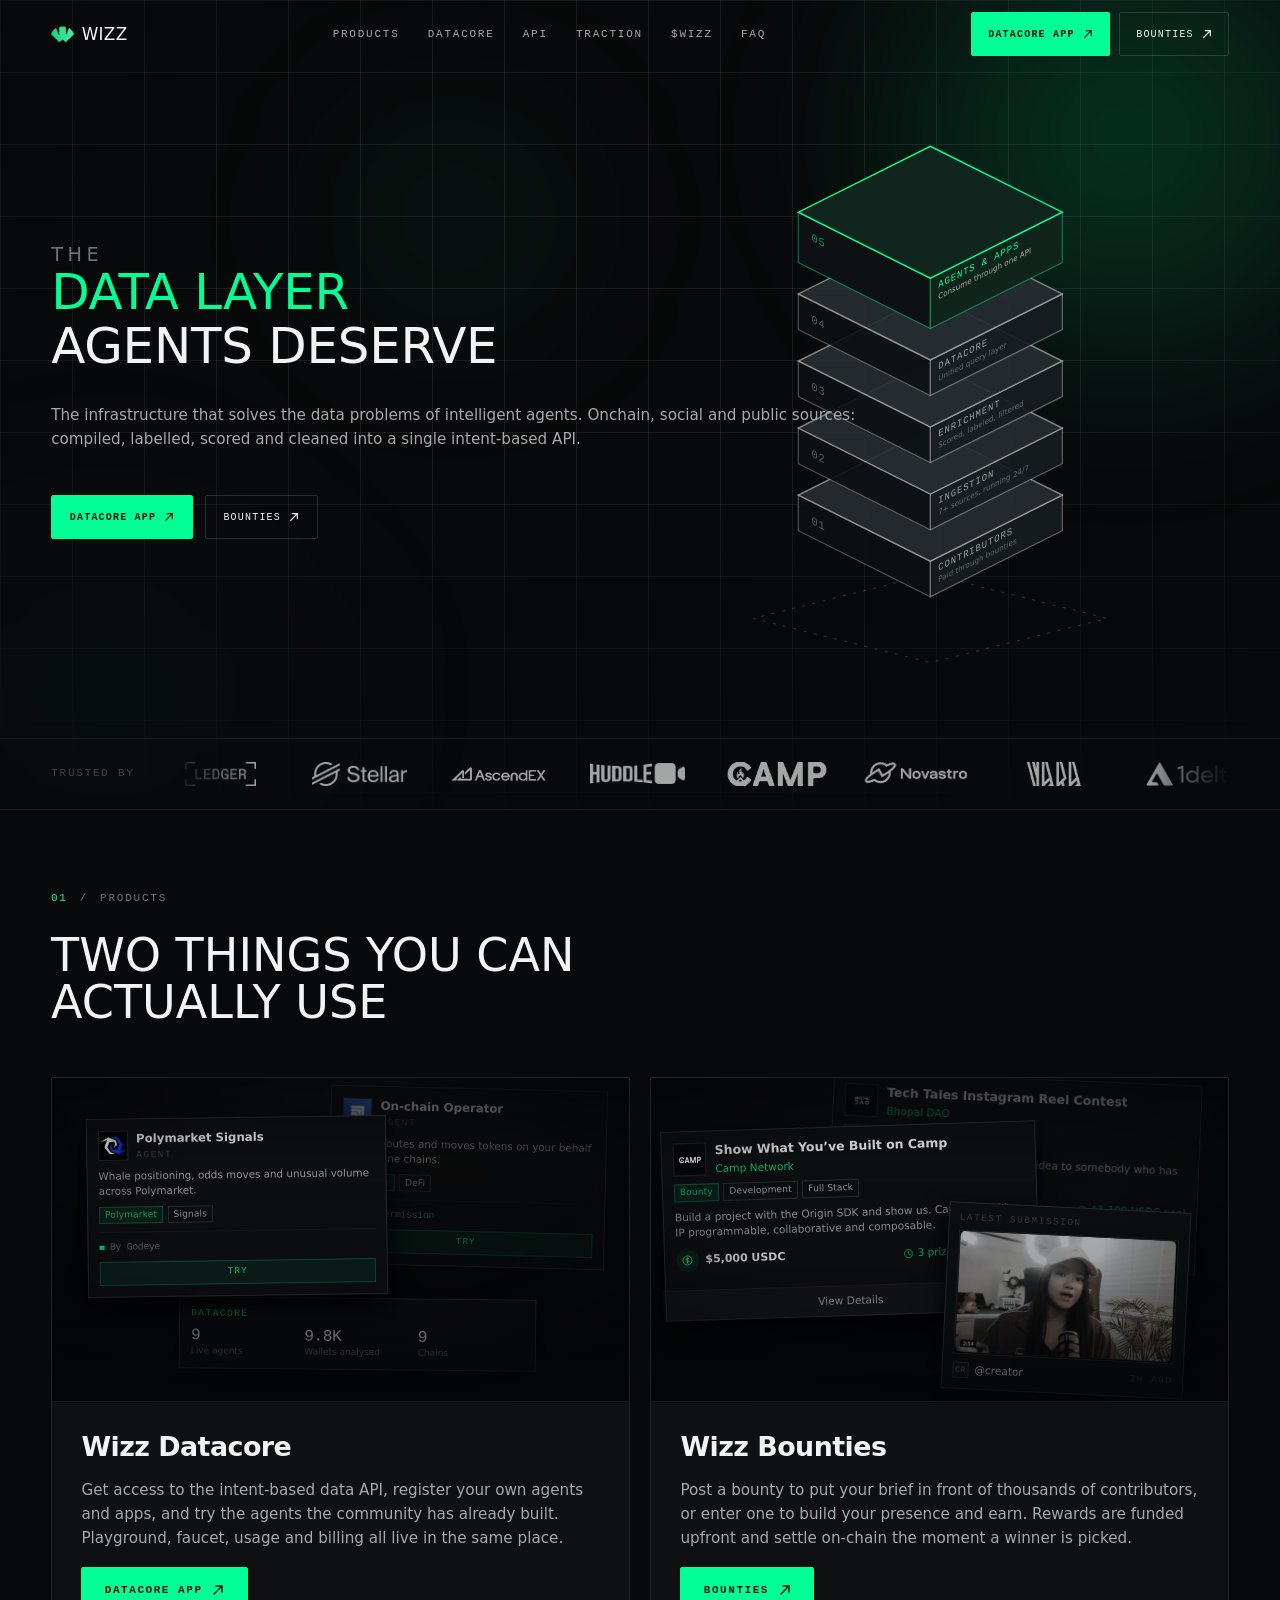
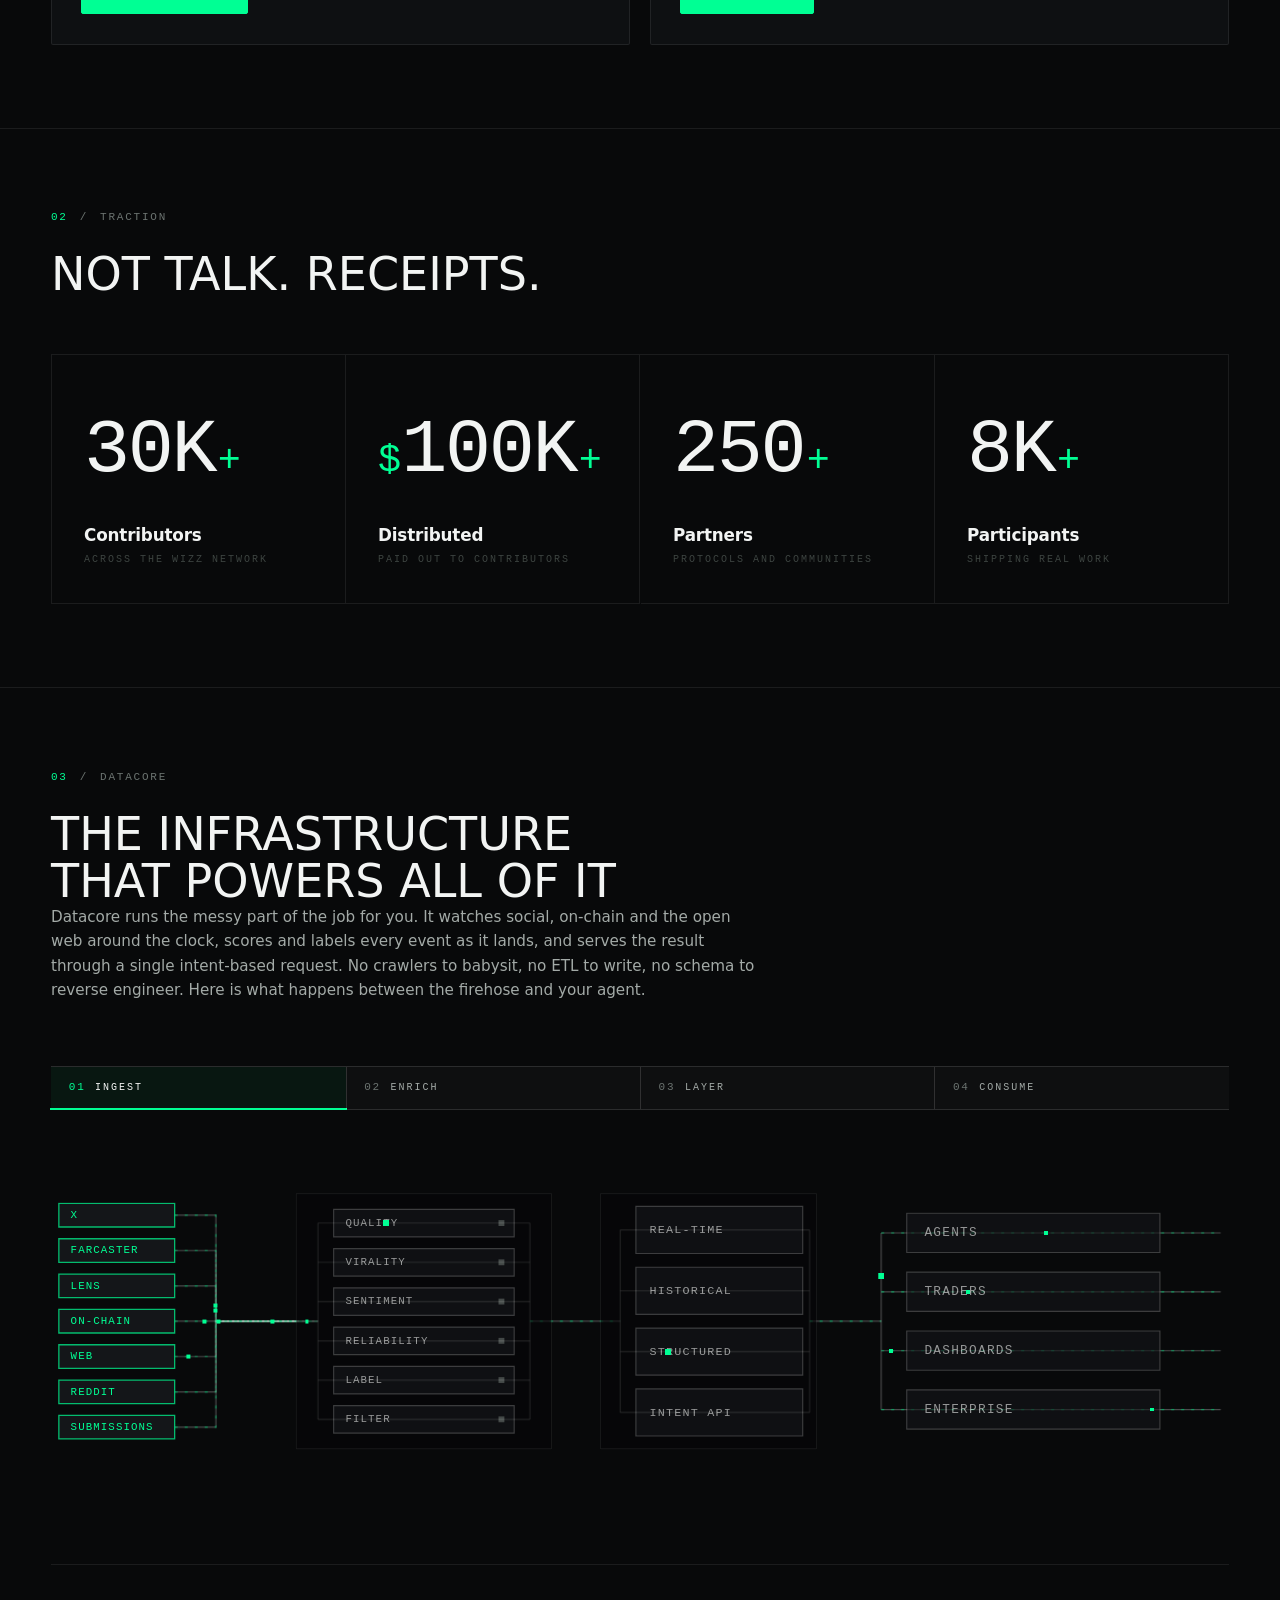
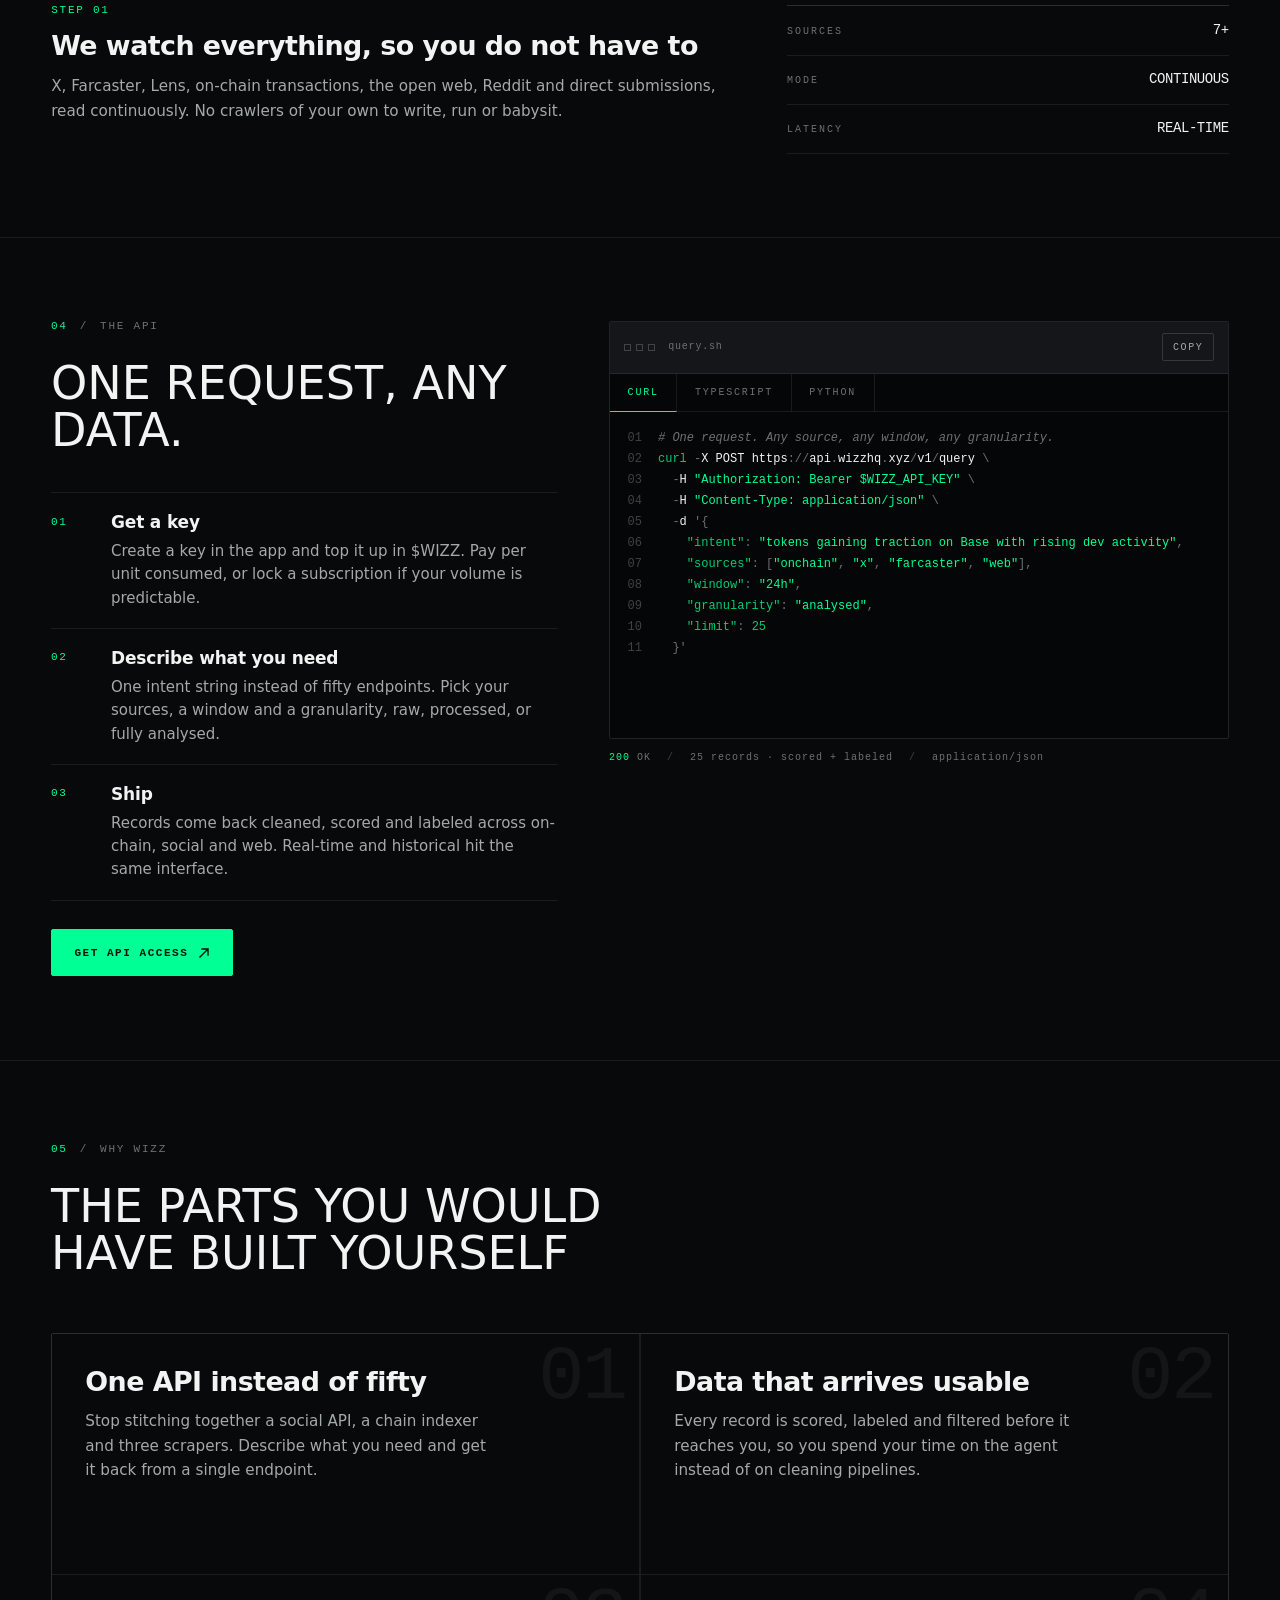
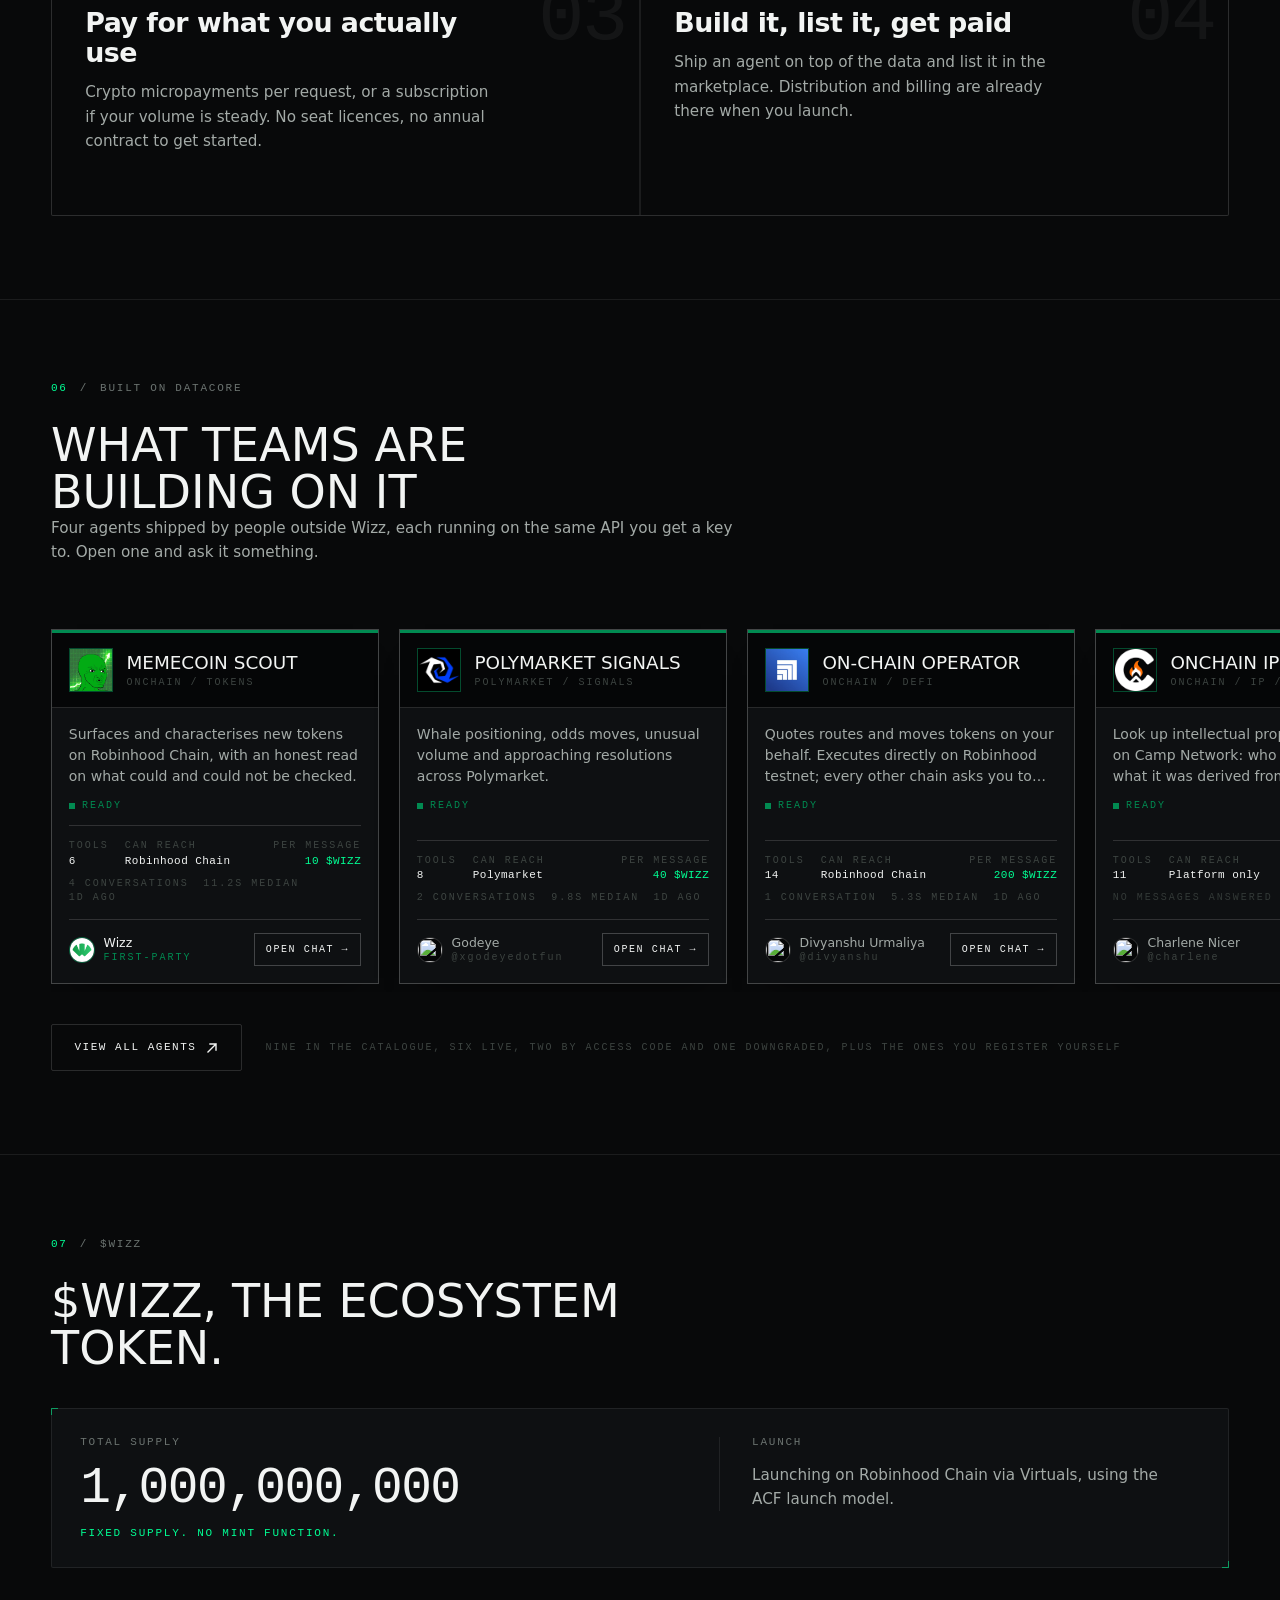
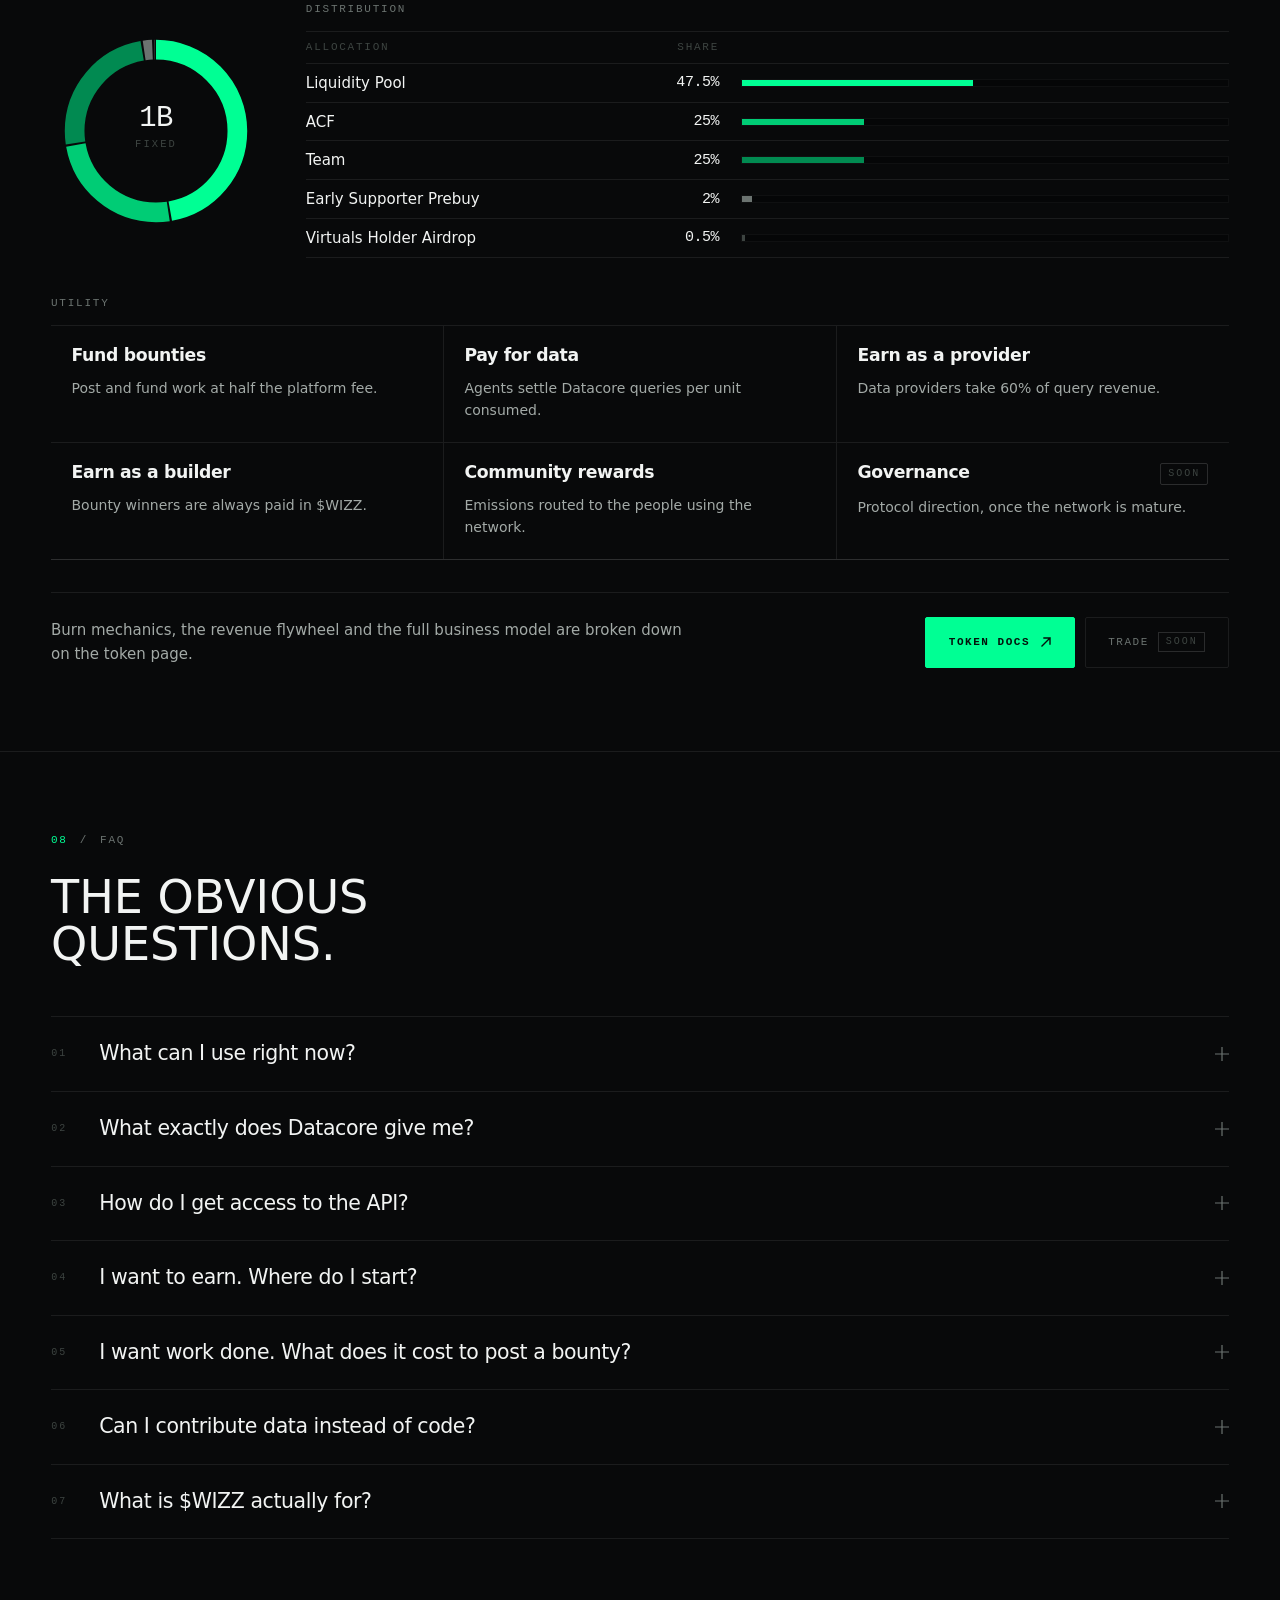
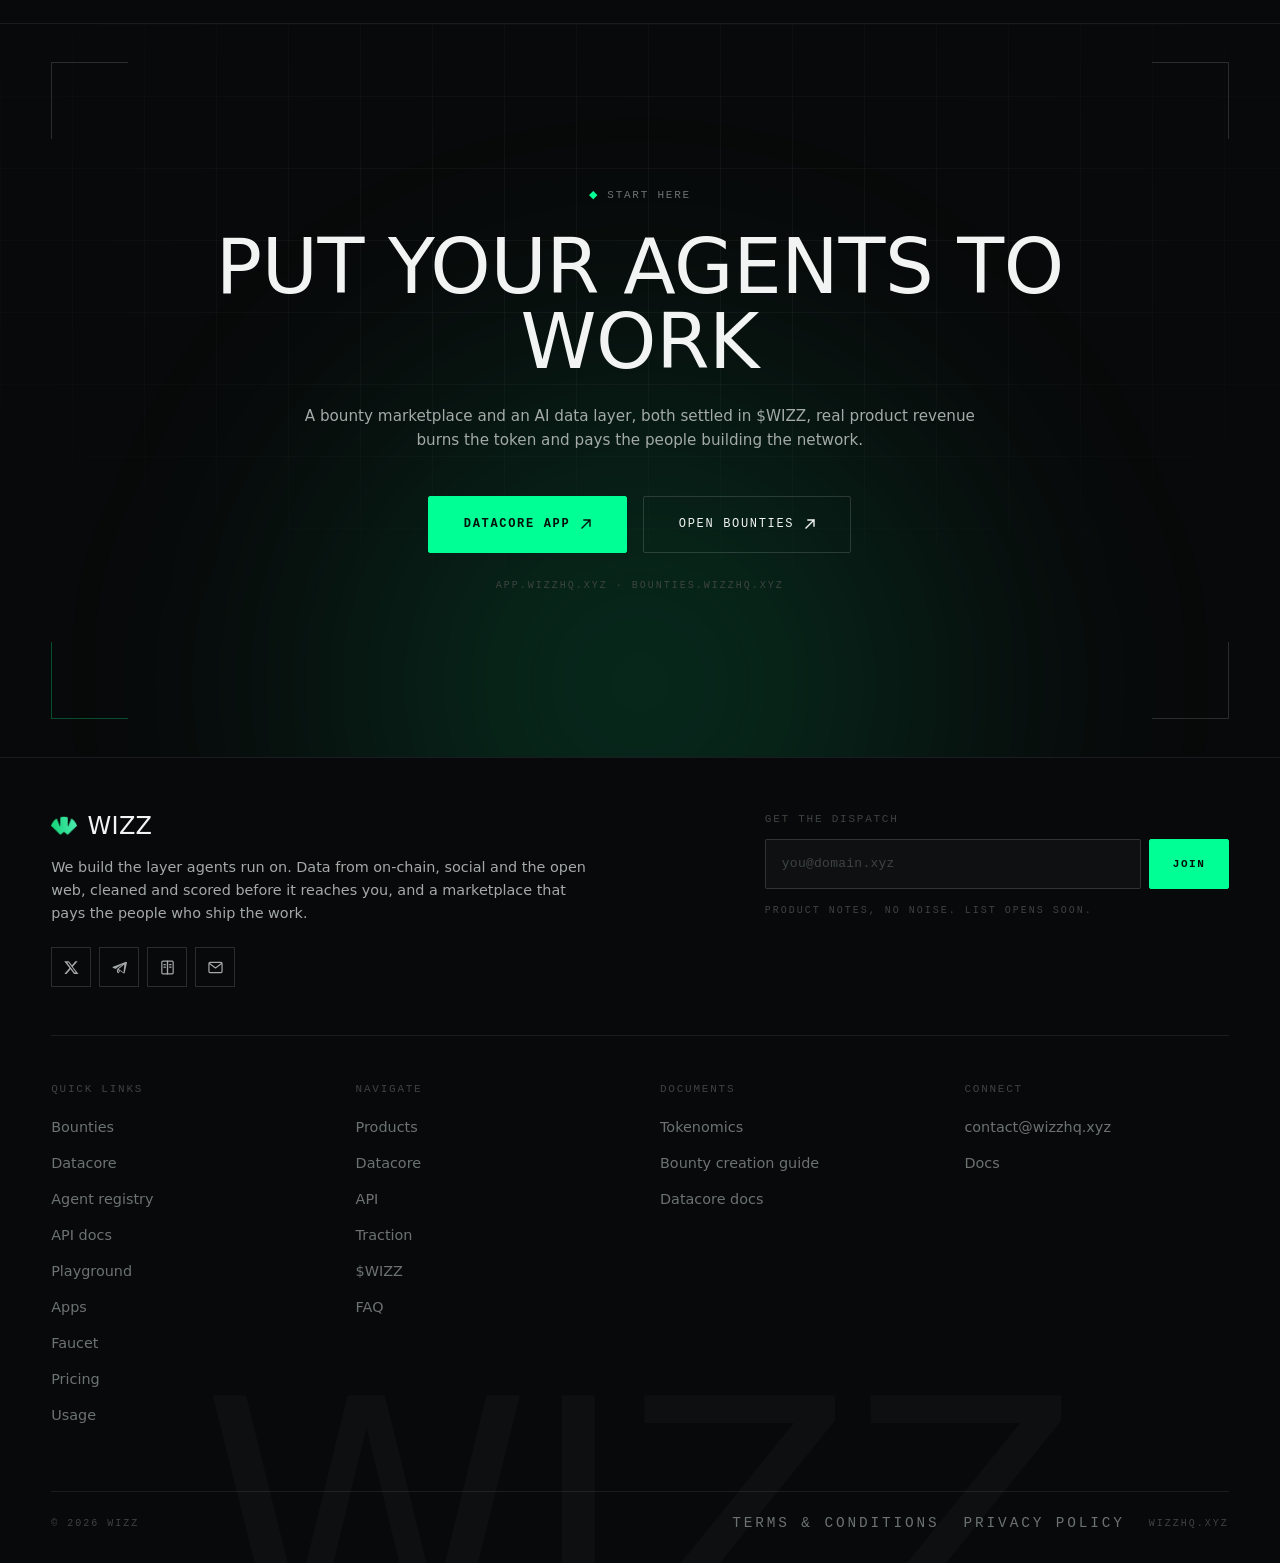
==== index.html @ 5cb5fe13 "Update index.html" ====
<html class="light" lang="en" style="color-scheme: light;"><head><link data-precedence="next" href="css/27b4d6b789fddb24.css" rel="stylesheet"/><link data-precedence="next" href="css/5a56e3c1761e58ad.css" rel="stylesheet"/><link data-precedence="next" href="css/65529d773dc15ed0.css" rel="stylesheet"/><link data-precedence="next" href="css/56de9c32f8febcae.css" rel="stylesheet"/><link data-precedence="next" href="css/75920b5ba9ff78c8.css" rel="stylesheet"/><link data-precedence="next" href="css/f75f3a5a5f2c1fe5.css" rel="stylesheet"/><link data-precedence="next" href="css/c371bdfda3a37778.css" rel="stylesheet"/><link data-precedence="next" href="css/41bf41e1f0fefff2.css" rel="stylesheet"/><link data-precedence="next" href="css/fcd5056bf84804d8.css" rel="stylesheet"/><link data-precedence="next" href="css/9ae7f030e48d7874.css" rel="stylesheet"/><link data-precedence="next" href="css/1b2185d65c29bb84.css" rel="stylesheet"/><style>@keyframes slide-in-one-tap {
  from {
    transform: translateY(80px);
  }
  to {
    transform: translateY(0px);
  }
}

.trust-hide-gracefully {
  opacity: 0;
}

.trust-wallet-one-tap .hidden {
    display: none;
  }

.trust-wallet-one-tap .semibold {
    font-weight: 500;
  }

.trust-wallet-one-tap .binance-plex {
    font-family: 'Binance';
  }

.trust-wallet-one-tap .rounded-full {
    border-radius: 50%;
  }

.trust-wallet-one-tap .flex {
    display: flex;
  }

.trust-wallet-one-tap .flex-col {
    flex-direction: column;
  }

.trust-wallet-one-tap .items-center {
    align-items: center;
  }

.trust-wallet-one-tap .space-between {
    justify-content: space-between;
  }

.trust-wallet-one-tap .justify-center {
    justify-content: center;
  }

.trust-wallet-one-tap .w-full {
    width: 100%;
  }

.trust-wallet-one-tap .box {
    transition: all 0.5s cubic-bezier(0, 0, 0, 1.43);
    animation: slide-in-one-tap 0.5s cubic-bezier(0, 0, 0, 1.43);
    width: 384px;
    border-radius: 15px;
    background: #fff;
    box-shadow: 0px 2px 4px 0px rgba(0, 0, 0, 0.25);
    position: fixed;
    right: 30px;
    bottom: 30px;
    z-index: 1020;
  }

.trust-wallet-one-tap .header {
    gap: 15px;
    border-bottom: 1px solid #e6e6e6;
    padding: 10px 18px;
  }

.trust-wallet-one-tap .header .left-items {
      gap: 15px;
    }

.trust-wallet-one-tap .header .title {
      color: #1e2329;
      font-size: 18px;
      font-weight: 600;
      line-height: 28px;
    }

.trust-wallet-one-tap .header .subtitle {
      color: #474d57;
      font-size: 14px;
      line-height: 20px;
    }

.trust-wallet-one-tap .header .close {
      color: #1e2329;
      cursor: pointer;
    }

.trust-wallet-one-tap .body {
    padding: 9px 18px;
    gap: 10px;
  }

.trust-wallet-one-tap .body .right-items {
      gap: 10px;
      width: 100%;
    }

.trust-wallet-one-tap .body .right-items .wallet-title {
        color: #1e2329;
        font-size: 16px;
        font-weight: 600;
        line-height: 20px;
      }

.trust-wallet-one-tap .body .right-items .wallet-subtitle {
        color: #474d57;
        font-size: 14px;
        line-height: 20px;
      }

.trust-wallet-one-tap .connect-indicator {
    gap: 15px;
    padding: 8px 0;
  }

.trust-wallet-one-tap .connect-indicator .flow-icon {
      color: #474d57;
    }

.trust-wallet-one-tap .loading-color {
    color: #fff;
  }

.trust-wallet-one-tap .button {
    border-radius: 50px;
    outline: 2px solid transparent;
    outline-offset: 2px;
    background-color: rgb(5, 0, 255);
    border-color: rgb(229, 231, 235);
    cursor: pointer;
    text-align: center;
    height: 45px;
  }

.trust-wallet-one-tap .button .button-text {
      color: #fff;
      font-size: 16px;
      font-weight: 600;
      line-height: 20px;
    }

.trust-wallet-one-tap .footer {
    margin: 20px 30px;
  }

.trust-wallet-one-tap .check-icon {
    color: #fff;
  }

@font-face {
  font-family: 'Binance';
  src: url(chrome-extension://egjidjbpglichdcondbcbdnbeeppgdph/fonts/BinancePlex-Regular.otf) format('opentype');
  font-weight: 400;
  font-style: normal;
}

@font-face {
  font-family: 'Binance';
  src: url(chrome-extension://egjidjbpglichdcondbcbdnbeeppgdph/fonts/BinancePlex-Medium.otf) format('opentype');
  font-weight: 500;
  font-style: normal;
}

@font-face {
  font-family: 'Binance';
  src: url(chrome-extension://egjidjbpglichdcondbcbdnbeeppgdph/fonts/BinancePlex-SemiBold.otf) format('opentype');
  font-weight: 600;
  font-style: normal;
}

/*# sourceMappingURL=[data-uri] */</style><meta content="width=device-width, initial-scale=1" name="viewport"/><meta charset="utf-8"/><title>Wizz, Infrastructure behind superintelligent agents</title><meta content="Wizz is a bounty marketplace plus an AI data layer, both settled in $WIZZ. Real product revenue continuously burns the token and rewards the people who use and build the network." name="description"/><meta content="Wizz,$WIZZ,AI agent economy,crypto data layer,on-chain data API,agent infrastructure,crypto bounties,Wizz Datacore,Robinhood Chain,Virtuals ACF" name="keywords"/><meta content="Wizz, Infrastructure behind superintelligent agents" property="og:title"/><meta content="Two working products, one token. A bounty marketplace that puts real work on-chain, and a data layer that feeds the agents consuming it." property="og:description"/><meta content="Wizz" property="og:site_name"/><meta content="website" property="og:type"/><meta content="summary_large_image" name="twitter:card"/><meta content="@WizzHQ" name="twitter:site"/><meta content="Wizz, Infrastructure behind superintelligent agents" name="twitter:title"/><meta content="A bounty marketplace plus an AI data layer, both settled in $WIZZ." name="twitter:description"/><link href="/favicon.ico" rel="icon" sizes="372x372" type="image/x-icon"/><link href="/favicon.ico" rel="icon" sizes="any"/><link href="/favicon-google.png" rel="icon" sizes="48x48" type="image/png"/><link href="/apple-touch-icon.png" rel="apple-touch-icon"/><meta name="next-size-adjust"/><link rel="stylesheet" href="reveal-fix.css"/></head><body class="__variable_1e4310 __variable_c3aa02 antialiased"><next-route-announcer style="position: absolute;"></next-route-announcer><div data-rk=""><style>[data-rk]{--rk-blurs-modalOverlay:blur(0px);--rk-fonts-body:SFRounded, ui-rounded, "SF Pro Rounded", -apple-system, BlinkMacSystemFont, "Segoe UI", Roboto, Helvetica, Arial, sans-serif, "Apple Color Emoji", "Segoe UI Emoji", "Segoe UI Symbol";--rk-radii-actionButton:9999px;--rk-radii-connectButton:12px;--rk-radii-menuButton:12px;--rk-radii-modal:24px;--rk-radii-modalMobile:28px;--rk-colors-accentColor:#3898FF;--rk-colors-accentColorForeground:#FFF;--rk-colors-actionButtonBorder:rgba(255, 255, 255, 0.04);--rk-colors-actionButtonBorderMobile:rgba(255, 255, 255, 0.08);--rk-colors-actionButtonSecondaryBackground:rgba(255, 255, 255, 0.08);--rk-colors-closeButton:rgba(224, 232, 255, 0.6);--rk-colors-closeButtonBackground:rgba(255, 255, 255, 0.08);--rk-colors-connectButtonBackground:#1A1B1F;--rk-colors-connectButtonBackgroundError:#FF494A;--rk-colors-connectButtonInnerBackground:linear-gradient(0deg, rgba(255, 255, 255, 0.075), rgba(255, 255, 255, 0.15));--rk-colors-connectButtonText:#FFF;--rk-colors-connectButtonTextError:#FFF;--rk-colors-connectionIndicator:#30E000;--rk-colors-downloadBottomCardBackground:linear-gradient(126deg, rgba(0, 0, 0, 0) 9.49%, rgba(120, 120, 120, 0.2) 71.04%), #1A1B1F;--rk-colors-downloadTopCardBackground:linear-gradient(126deg, rgba(120, 120, 120, 0.2) 9.49%, rgba(0, 0, 0, 0) 71.04%), #1A1B1F;--rk-colors-error:#FF494A;--rk-colors-generalBorder:rgba(255, 255, 255, 0.08);--rk-colors-generalBorderDim:rgba(255, 255, 255, 0.04);--rk-colors-menuItemBackground:rgba(224, 232, 255, 0.1);--rk-colors-modalBackdrop:rgba(0, 0, 0, 0.5);--rk-colors-modalBackground:#1A1B1F;--rk-colors-modalBorder:rgba(255, 255, 255, 0.08);--rk-colors-modalText:#FFF;--rk-colors-modalTextDim:rgba(224, 232, 255, 0.3);--rk-colors-modalTextSecondary:rgba(255, 255, 255, 0.6);--rk-colors-profileAction:rgba(224, 232, 255, 0.1);--rk-colors-profileActionHover:rgba(224, 232, 255, 0.2);--rk-colors-profileForeground:rgba(224, 232, 255, 0.05);--rk-colors-selectedOptionBorder:rgba(224, 232, 255, 0.1);--rk-colors-standby:#FFD641;--rk-shadows-connectButton:0px 4px 12px rgba(0, 0, 0, 0.1);--rk-shadows-dialog:0px 8px 32px rgba(0, 0, 0, 0.32);--rk-shadows-profileDetailsAction:0px 2px 6px rgba(37, 41, 46, 0.04);--rk-shadows-selectedOption:0px 2px 6px rgba(0, 0, 0, 0.24);--rk-shadows-selectedWallet:0px 2px 6px rgba(0, 0, 0, 0.24);--rk-shadows-walletLogo:0px 2px 16px rgba(0, 0, 0, 0.16);}</style><div class="Toastify"></div><div class="wizz-root"><a class="w-skip" href="#main">Skip to content</a><div aria-hidden="true" class="w-progress" style="width: 100%; transform: scaleX(0);"></div><nav aria-label="Primary" class="w-nav"><div class="w-shell w-nav-inner"><a aria-label="Wizz, home" class="w-nav-brand" href="#top"><img alt="" data-nimg="1" decoding="async" fetchpriority="high" height="26" src="images/newtheme/wizz-logo.png" style="color: transparent;" width="40"/><span class="w-nav-word">Wizz</span></a><div class="w-nav-links"><a class="w-mono w-nav-link" href="/#products">Products</a><a class="w-mono w-nav-link" href="/#datacore">Datacore</a><a class="w-mono w-nav-link" href="/#api">API</a><a class="w-mono w-nav-link" href="/#traction">Traction</a><a class="w-mono w-nav-link" href="/#token">$WIZZ</a><a class="w-mono w-nav-link" href="/#faq">FAQ</a></div><div class="w-nav-actions"><a class="w-btn w-btn-primary" data-dummy="true" href="javascript:void(0)" target="_self">Datacore App<svg aria-hidden="true" class="w-btn-arrow" fill="none" height="12" viewbox="0 0 12 12" width="12"><path d="M2 10L10 2M10 2H4M10 2V8" stroke="currentColor" stroke-linecap="square" stroke-width="1.4"></path></svg></a><a class="w-btn w-nav-cta-secondary" data-dummy="true" href="javascript:void(0)" target="_self">Bounties<svg aria-hidden="true" class="w-btn-arrow" fill="none" height="12" viewbox="0 0 12 12" width="12"><path d="M2 10L10 2M10 2H4M10 2V8" stroke="currentColor" stroke-linecap="square" stroke-width="1.4"></path></svg></a><button aria-expanded="false" aria-label="Open menu" class="w-nav-toggle" type="button"><span class="w-nav-toggle-bar"></span><span class="w-nav-toggle-bar"></span><span class="w-nav-toggle-bar"></span></button></div></div></nav><main id="main"><header class="w-hero" id="top"><div aria-hidden="true" class="w-grid-bg"></div><div aria-hidden="true" class="w-hero-wash w-hero-wash-a"></div><div aria-hidden="true" class="w-hero-wash w-hero-wash-b"></div><div aria-hidden="true" class="w-hero-wash w-hero-wash-c"></div><div aria-hidden="true" class="w-hero-stack"><svg class="w-hero-stack-svg" viewbox="0 0 420 540"><path class="w-hero-ground" d="M196,431.5 L364.84000000000003,473.71 L196,515.92 L27.159999999999997,473.71 Z"></path><g class="w-hero-slab-drift" style="animation-delay: -6.8s;"><g class="w-hero-slab" style="transform: translateY(8px);"><path class="w-hero-slab-hit" d="M196,285 L322,348 L196,411 L70,348 Z"></path><path class="w-hero-slab-side" d="M70,348 L196,411 L196,445 L70,382 Z"></path><path class="w-hero-slab-side w-hero-slab-side-r" d="M322,348 L196,411 L196,445 L322,382 Z"></path><path class="w-hero-slab-top" d="M196,285 L322,348 L196,411 L70,348 Z"></path><g transform="matrix(0.8944271909999159, 0.4472135954999579, 0, 1, 82.6, 354.3)"><text class="w-hero-slab-idx" x="0" y="21">01</text></g><g transform="matrix(0.8944271909999159, -0.4472135954999579, 0, 1, 203.56, 407.22)"><text class="w-hero-slab-name" x="0" y="13">Contributors</text><text class="w-hero-slab-note" x="0" y="24">Paid through bounties</text></g></g></g><g class="w-hero-slab-drift" style="animation-delay: -5.1s;"><g class="w-hero-slab" style="transform: translateY(8px);"><path class="w-hero-slab-hit" d="M196,221 L322,284 L196,347 L70,284 Z"></path><path class="w-hero-slab-side" d="M70,284 L196,347 L196,381 L70,318 Z"></path><path class="w-hero-slab-side w-hero-slab-side-r" d="M322,284 L196,347 L196,381 L322,318 Z"></path><path class="w-hero-slab-top" d="M196,221 L322,284 L196,347 L70,284 Z"></path><g transform="matrix(0.8944271909999159, 0.4472135954999579, 0, 1, 82.6, 290.3)"><text class="w-hero-slab-idx" x="0" y="21">02</text></g><g transform="matrix(0.8944271909999159, -0.4472135954999579, 0, 1, 203.56, 343.22)"><text class="w-hero-slab-name" x="0" y="13">Ingestion</text><text class="w-hero-slab-note" x="0" y="24">7+ sources, running 24/7</text></g></g></g><g class="w-hero-slab-drift" style="animation-delay: -3.4s;"><g class="w-hero-slab" style="transform: translateY(8px);"><path class="w-hero-slab-hit" d="M196,157 L322,220 L196,283 L70,220 Z"></path><path class="w-hero-slab-side" d="M70,220 L196,283 L196,317 L70,254 Z"></path><path class="w-hero-slab-side w-hero-slab-side-r" d="M322,220 L196,283 L196,317 L322,254 Z"></path><path class="w-hero-slab-top" d="M196,157 L322,220 L196,283 L70,220 Z"></path><g transform="matrix(0.8944271909999159, 0.4472135954999579, 0, 1, 82.6, 226.3)"><text class="w-hero-slab-idx" x="0" y="21">03</text></g><g transform="matrix(0.8944271909999159, -0.4472135954999579, 0, 1, 203.56, 279.22)"><text class="w-hero-slab-name" x="0" y="13">Enrichment</text><text class="w-hero-slab-note" x="0" y="24">Scored, labeled, filtered</text></g></g></g><g class="w-hero-slab-drift" style="animation-delay: -1.7s;"><g class="w-hero-slab" style="transform: translateY(8px);"><path class="w-hero-slab-hit" d="M196,93 L322,156 L196,219 L70,156 Z"></path><path class="w-hero-slab-side" d="M70,156 L196,219 L196,253 L70,190 Z"></path><path class="w-hero-slab-side w-hero-slab-side-r" d="M322,156 L196,219 L196,253 L322,190 Z"></path><path class="w-hero-slab-top" d="M196,93 L322,156 L196,219 L70,156 Z"></path><g transform="matrix(0.8944271909999159, 0.4472135954999579, 0, 1, 82.6, 162.3)"><text class="w-hero-slab-idx" x="0" y="21">04</text></g><g transform="matrix(0.8944271909999159, -0.4472135954999579, 0, 1, 203.56, 215.22)"><text class="w-hero-slab-name" x="0" y="13">Datacore</text><text class="w-hero-slab-note" x="0" y="24">Unified query layer</text></g></g></g><g class="w-hero-slab-drift" style="animation-delay: 0s;"><g class="w-hero-slab is-on" style="transform: translateY(-6px);"><path class="w-hero-slab-hit" d="M196,29 L322,92 L196,155 L70,92 Z"></path><path class="w-hero-slab-side" d="M70,92 L196,155 L196,203 L70,140 Z"></path><path class="w-hero-slab-side w-hero-slab-side-r" d="M322,92 L196,155 L196,203 L322,140 Z"></path><path class="w-hero-slab-top" d="M196,29 L322,92 L196,155 L70,92 Z"></path><g transform="matrix(0.8944271909999159, 0.4472135954999579, 0, 1, 82.6, 98.3)"><text class="w-hero-slab-idx" x="0" y="21">05</text></g><g transform="matrix(0.8944271909999159, -0.4472135954999579, 0, 1, 203.56, 151.22)"><text class="w-hero-slab-name" x="0" y="13">Agents &amp; apps</text><text class="w-hero-slab-note" x="0" y="24">Consume through one API</text></g></g></g></svg></div><div aria-hidden="true" class="w-hero-veil"></div><div class="w-shell w-hero-inner"><h1 class="w-display"><span class="w-hero-line"><span class="w-hero-line-in w-hero-lead" style="animation-delay: 0.02s;">The</span></span><span class="w-hero-line"><span class="w-hero-line-in" style="animation-delay: 0.06s;"><span class="w-hero-hl">data layer</span></span></span><span class="w-hero-line"><span class="w-hero-line-in" style="animation-delay: 0.14s;">agents deserve</span></span></h1><p class="w-body w-hero-sub w-hero-rise" style="animation-delay: 0.3s;">The infrastructure that solves the data problems of intelligent agents. Onchain, social and public sources: compiled, labelled, scored and cleaned into a single intent-based API.</p><div class="w-hero-cta w-hero-rise" style="animation-delay: 0.38s;"><a class="w-btn w-btn-primary" data-dummy="true" href="javascript:void(0)" target="_self">Datacore App<svg aria-hidden="true" class="w-btn-arrow" fill="none" height="12" viewbox="0 0 12 12" width="12"><path d="M2 10L10 2M10 2H4M10 2V8" stroke="currentColor" stroke-linecap="square" stroke-width="1.4"></path></svg></a><a class="w-btn" data-dummy="true" href="javascript:void(0)" target="_self">Bounties<svg aria-hidden="true" class="w-btn-arrow" fill="none" height="12" viewbox="0 0 12 12" width="12"><path d="M2 10L10 2M10 2H4M10 2V8" stroke="currentColor" stroke-linecap="square" stroke-width="1.4"></path></svg></a></div></div><div class="w-rule"></div><div class="w-shell w-hero-partners"><span class="w-mono w-hero-partners-label">Trusted by</span><div class="w-marquee-mask"><div class="w-marquee-track w-hero-partners-track"><div aria-hidden="false" class="w-hero-partner"><img alt="Ledger" data-nimg="1" decoding="async" height="26" loading="lazy" src="images/newtheme/partners/ledger.png" style="color: transparent;" width="104"/></div><div aria-hidden="false" class="w-hero-partner"><img alt="Stellar" data-nimg="1" decoding="async" height="26" loading="lazy" src="images/newtheme/partners/stellar.png" style="color: transparent;" width="104"/></div><div aria-hidden="false" class="w-hero-partner"><img alt="AscendEX" data-nimg="1" decoding="async" height="26" loading="lazy" src="images/newtheme/partners/ascendex.png" style="color: transparent;" width="104"/></div><div aria-hidden="false" class="w-hero-partner"><img alt="Huddle01" data-nimg="1" decoding="async" height="26" loading="lazy" src="images/newtheme/partners/huddle01.png" style="color: transparent;" width="104"/></div><div aria-hidden="false" class="w-hero-partner"><img alt="Camp Network" data-nimg="1" decoding="async" height="26" loading="lazy" src="images/newtheme/partners/camp.png" style="color: transparent; transform: scale(1.05);" width="104"/></div><div aria-hidden="false" class="w-hero-partner"><img alt="Novastro" data-nimg="1" decoding="async" height="26" loading="lazy" src="images/newtheme/partners/novastro.png" style="color: transparent; transform: scale(1.28);" width="104"/></div><div aria-hidden="false" class="w-hero-partner"><img alt="Vara" data-nimg="1" decoding="async" height="26" loading="lazy" src="images/newtheme/partners/vara.png" style="color: transparent; transform: scale(1.6);" width="104"/></div><div aria-hidden="false" class="w-hero-partner"><img alt="1delta" data-nimg="1" decoding="async" height="26" loading="lazy" src="images/newtheme/partners/1delta.png" style="color: transparent;" width="104"/></div><div aria-hidden="false" class="w-hero-partner"><img alt="Neurolov" data-nimg="1" decoding="async" height="26" loading="lazy" src="images/newtheme/partners/neurolov.png" style="color: transparent;" width="104"/></div><div aria-hidden="false" class="w-hero-partner"><img alt="OrbitX" data-nimg="1" decoding="async" height="26" loading="lazy" src="images/newtheme/partners/orbitx.png" style="color: transparent;" width="104"/></div><div aria-hidden="false" class="w-hero-partner"><img alt="Axicov" data-nimg="1" decoding="async" height="26" loading="lazy" src="images/newtheme/partners/axicov.png" style="color: transparent; transform: scale(2);" width="104"/></div><div aria-hidden="false" class="w-hero-partner"><img alt="Alpenium" data-nimg="1" decoding="async" height="26" loading="lazy" src="images/newtheme/partners/alpenium.png" style="color: transparent;" width="104"/></div><div aria-hidden="false" class="w-hero-partner"><img alt="ChimpX" data-nimg="1" decoding="async" height="26" loading="lazy" src="images/newtheme/partners/chimpx.png" style="color: transparent; transform: scale(1.22);" width="104"/></div><div aria-hidden="false" class="w-hero-partner"><img alt="Unhosted" data-nimg="1" decoding="async" height="26" loading="lazy" src="images/newtheme/partners/unhosted.png" style="color: transparent; transform: scale(1.5);" width="104"/></div><div aria-hidden="false" class="w-hero-partner"><img alt="AITV" data-nimg="1" decoding="async" height="26" loading="lazy" src="images/newtheme/partners/aitv.png" style="color: transparent; transform: scale(1.12);" width="104"/></div><div aria-hidden="false" class="w-hero-partner"><img alt="Elsa" data-nimg="1" decoding="async" height="26" loading="lazy" src="images/newtheme/partners/elsa.png" style="color: transparent;" width="104"/></div><div aria-hidden="false" class="w-hero-partner"><img alt="MitAir" data-nimg="1" decoding="async" height="26" loading="lazy" src="images/newtheme/partners/mitair.png" style="color: transparent; transform: scale(1.15);" width="104"/></div><div aria-hidden="false" class="w-hero-partner"><img alt="Coexegro" data-nimg="1" decoding="async" height="26" loading="lazy" src="images/newtheme/partners/coexegro.png" style="color: transparent; transform: scale(1.35);" width="104"/></div><div aria-hidden="false" class="w-hero-partner"><img alt="Re" data-nimg="1" decoding="async" height="26" loading="lazy" src="images/newtheme/partners/re.png" style="color: transparent; transform: scale(1.15);" width="104"/></div><div aria-hidden="true" class="w-hero-partner"><img alt="Ledger" data-nimg="1" decoding="async" height="26" loading="lazy" src="images/newtheme/partners/ledger.png" style="color: transparent;" width="104"/></div><div aria-hidden="true" class="w-hero-partner"><img alt="Stellar" data-nimg="1" decoding="async" height="26" loading="lazy" src="images/newtheme/partners/stellar.png" style="color: transparent;" width="104"/></div><div aria-hidden="true" class="w-hero-partner"><img alt="AscendEX" data-nimg="1" decoding="async" height="26" loading="lazy" src="images/newtheme/partners/ascendex.png" style="color: transparent;" width="104"/></div><div aria-hidden="true" class="w-hero-partner"><img alt="Huddle01" data-nimg="1" decoding="async" height="26" loading="lazy" src="images/newtheme/partners/huddle01.png" style="color: transparent;" width="104"/></div><div aria-hidden="true" class="w-hero-partner"><img alt="Camp Network" data-nimg="1" decoding="async" height="26" loading="lazy" src="images/newtheme/partners/camp.png" style="color: transparent; transform: scale(1.05);" width="104"/></div><div aria-hidden="true" class="w-hero-partner"><img alt="Novastro" data-nimg="1" decoding="async" height="26" loading="lazy" src="images/newtheme/partners/novastro.png" style="color: transparent; transform: scale(1.28);" width="104"/></div><div aria-hidden="true" class="w-hero-partner"><img alt="Vara" data-nimg="1" decoding="async" height="26" loading="lazy" src="images/newtheme/partners/vara.png" style="color: transparent; transform: scale(1.6);" width="104"/></div><div aria-hidden="true" class="w-hero-partner"><img alt="1delta" data-nimg="1" decoding="async" height="26" loading="lazy" src="images/newtheme/partners/1delta.png" style="color: transparent;" width="104"/></div><div aria-hidden="true" class="w-hero-partner"><img alt="Neurolov" data-nimg="1" decoding="async" height="26" loading="lazy" src="images/newtheme/partners/neurolov.png" style="color: transparent;" width="104"/></div><div aria-hidden="true" class="w-hero-partner"><img alt="OrbitX" data-nimg="1" decoding="async" height="26" loading="lazy" src="images/newtheme/partners/orbitx.png" style="color: transparent;" width="104"/></div><div aria-hidden="true" class="w-hero-partner"><img alt="Axicov" data-nimg="1" decoding="async" height="26" loading="lazy" src="images/newtheme/partners/axicov.png" style="color: transparent; transform: scale(2);" width="104"/></div><div aria-hidden="true" class="w-hero-partner"><img alt="Alpenium" data-nimg="1" decoding="async" height="26" loading="lazy" src="images/newtheme/partners/alpenium.png" style="color: transparent;" width="104"/></div><div aria-hidden="true" class="w-hero-partner"><img alt="ChimpX" data-nimg="1" decoding="async" height="26" loading="lazy" src="images/newtheme/partners/chimpx.png" style="color: transparent; transform: scale(1.22);" width="104"/></div><div aria-hidden="true" class="w-hero-partner"><img alt="Unhosted" data-nimg="1" decoding="async" height="26" loading="lazy" src="images/newtheme/partners/unhosted.png" style="color: transparent; transform: scale(1.5);" width="104"/></div><div aria-hidden="true" class="w-hero-partner"><img alt="AITV" data-nimg="1" decoding="async" height="26" loading="lazy" src="images/newtheme/partners/aitv.png" style="color: transparent; transform: scale(1.12);" width="104"/></div><div aria-hidden="true" class="w-hero-partner"><img alt="Elsa" data-nimg="1" decoding="async" height="26" loading="lazy" src="images/newtheme/partners/elsa.png" style="color: transparent;" width="104"/></div><div aria-hidden="true" class="w-hero-partner"><img alt="MitAir" data-nimg="1" decoding="async" height="26" loading="lazy" src="images/newtheme/partners/mitair.png" style="color: transparent; transform: scale(1.15);" width="104"/></div><div aria-hidden="true" class="w-hero-partner"><img alt="Coexegro" data-nimg="1" decoding="async" height="26" loading="lazy" src="images/newtheme/partners/coexegro.png" style="color: transparent; transform: scale(1.35);" width="104"/></div><div aria-hidden="true" class="w-hero-partner"><img alt="Re" data-nimg="1" decoding="async" height="26" loading="lazy" src="images/newtheme/partners/re.png" style="color: transparent; transform: scale(1.15);" width="104"/></div></div></div></div><div class="w-rule"></div></header><section class="w-section" id="products"><div class="w-shell"><div class="w-reveal" style="text-align: left; max-width: 56rem;"><div class="w-sec-index w-mono"><b>01</b><span aria-hidden="true">/</span><span>PRODUCTS</span></div><h2 class="w-h2 w-sec-title">Two things you can actually use</h2></div><div class="w-pd-grid"><div class="w-reveal w-pd-col" style="transition-delay: 0ms;"><article class="w-pd-card"><div aria-hidden="true" class="w-pd-shot"><div class="w-pd-scene w-pd-scene-dc"><div class="w-pd-layer w-pd-dc-1 is-back"><div class="w-pd-ac"><div class="w-pd-ac-head"><span class="w-pd-ac-tile has-logo"><img alt="" class="w-pd-ac-logo" src="images/supermissionlogo.png"/></span><span class="w-pd-ac-ident"><span class="w-pd-ac-name">On-chain Operator</span><span class="w-mono-sm w-pd-ac-kind">AGENT</span></span></div><p class="w-pd-ac-desc">Quotes routes and moves tokens on your behalf across nine chains.</p><div class="w-pd-ac-tags"><span class="w-pd-pill is-acc">On-chain</span><span class="w-pd-pill">DeFi</span></div><div class="w-pd-ac-stat"><span class="w-pd-ac-dot"></span><span class="w-num w-pd-ac-num">By Supermission</span></div><div class="w-pd-fauxbtn">Try</div></div></div><div class="w-pd-layer w-pd-dc-3 is-front"><div class="w-pd-ac"><div class="w-pd-ac-head"><span class="w-pd-ac-tile has-logo"><img alt="" class="w-pd-ac-logo" src="images/godeyelogo.jpg"/></span><span class="w-pd-ac-ident"><span class="w-pd-ac-name">Polymarket Signals</span><span class="w-mono-sm w-pd-ac-kind">AGENT</span></span></div><p class="w-pd-ac-desc">Whale positioning, odds moves and unusual volume across Polymarket.</p><div class="w-pd-ac-tags"><span class="w-pd-pill is-acc">Polymarket</span><span class="w-pd-pill">Signals</span></div><div class="w-pd-ac-stat"><span class="w-pd-ac-dot"></span><span class="w-num w-pd-ac-num">By Godeye</span></div><div class="w-pd-fauxbtn">Try</div></div></div><div class="w-pd-layer w-pd-dc-stats is-mid"><div class="w-pd-stats"><span class="w-mono-sm w-pd-stats-label">DATACORE</span><div class="w-pd-stats-grid"><span class="w-pd-stat"><span class="w-num w-pd-stat-v">9</span><span class="w-pd-stat-k">Live agents</span></span><span class="w-pd-stat"><span class="w-num w-pd-stat-v">9.8K</span><span class="w-pd-stat-k">Wallets analysed</span></span><span class="w-pd-stat"><span class="w-num w-pd-stat-v">9</span><span class="w-pd-stat-k">Chains</span></span></div></div></div><span class="w-pd-veil"></span></div></div><div class="w-pd-copy"><h3 class="w-h3 w-pd-name">Wizz Datacore</h3><p class="w-body w-pd-body">Get access to the intent-based data API, register your own agents and apps, and try the agents the community has already built. Playground, faucet, usage and billing all live in the same place.</p><a class="w-btn w-btn-primary w-pd-cta" data-dummy="true" href="javascript:void(0)" target="_self">Datacore App<svg aria-hidden="true" class="w-btn-arrow" fill="none" height="12" viewbox="0 0 12 12" width="12"><path d="M2 10L10 2M10 2H4M10 2V8" stroke="currentColor" stroke-linecap="square" stroke-width="1.4"></path></svg></a></div></article></div><div class="w-reveal w-pd-col" style="transition-delay: 100ms;"><article class="w-pd-card"><div aria-hidden="true" class="w-pd-shot"><div class="w-pd-scene w-pd-scene-bt"><div class="w-pd-layer w-pd-bt-1 is-back"><div class="w-pd-bt-card"><div class="w-pd-bt-inner"><div class="w-pd-bt-head"><span class="w-pd-bt-logo"><img alt="" class="w-pd-bt-logo-img" data-nimg="1" decoding="async" height="56" loading="lazy" src="images/newtheme/partners/bhopaldao.png" style="color: transparent;" width="56"/></span><span class="w-pd-bt-ident"><span class="w-pd-bt-title">Tech Tales Instagram Reel Contest</span><span class="w-pd-bt-org">Bhopal DAO</span></span></div><div class="w-pd-bt-tags"><span class="w-pd-pill is-acc">Bounty</span><span class="w-pd-pill">Content</span></div><p class="w-pd-bt-desc">Make a reel that explains one Web3 idea to somebody who has never touched a wallet.</p><div class="w-pd-bt-stats"><span class="w-pd-bt-stat"><span class="w-pd-bt-glyph"><svg fill="none" stroke="currentColor" stroke-width="1.7" viewbox="0 0 24 24"><circle cx="9.5" cy="8" r="3.2"></circle><path d="M3.6 19c0-3.1 2.6-5 5.9-5s5.9 1.9 5.9 5" stroke-linecap="round"></path><path d="M16.4 5.4a3.2 3.2 0 0 1 0 5.2M17 14.2c2.2.5 3.6 2.2 3.6 4.8" stroke-linecap="round"></path></svg></span><span class="w-pd-bt-subs">15 Submissions</span></span><span class="w-pd-bt-left"><span class="w-pd-bt-clock"><svg fill="none" stroke="currentColor" stroke-width="1.8" viewbox="0 0 24 24"><circle cx="12" cy="12" r="8.6"></circle><path d="M12 7.2V12l3.2 2" stroke-linecap="round" stroke-linejoin="round"></path></svg></span>$1,100 USDC pool</span></div><div class="w-pd-bt-action">View Details</div></div></div></div><div class="w-pd-layer w-pd-bt-2 is-front"><div class="w-pd-bt-card"><div class="w-pd-bt-inner"><div class="w-pd-bt-head"><span class="w-pd-bt-logo"><img alt="" class="w-pd-bt-logo-img" data-nimg="1" decoding="async" height="56" loading="lazy" src="images/newtheme/partners/camp.png" style="color: transparent;" width="56"/></span><span class="w-pd-bt-ident"><span class="w-pd-bt-title">Show What You’ve Built on Camp</span><span class="w-pd-bt-org">Camp Network</span></span></div><div class="w-pd-bt-tags"><span class="w-pd-pill is-acc">Bounty</span><span class="w-pd-pill">Development</span><span class="w-pd-pill">Full Stack</span></div><p class="w-pd-bt-desc">Build a project with the Origin SDK and show us. Camp is making IP programmable, collaborative and composable.</p><div class="w-pd-bt-stats"><span class="w-pd-bt-stat"><span class="w-pd-bt-glyph"><svg fill="none" stroke="currentColor" stroke-width="1.7" viewbox="0 0 24 24"><circle cx="12" cy="12" r="8.6"></circle><path d="M14.4 9.2a2.8 2.8 0 0 0-2.4-1.2c-1.4 0-2.4.8-2.4 1.9 0 2.6 5 1.3 5 3.9 0 1.1-1 2-2.6 2a2.9 2.9 0 0 1-2.5-1.3M12 6.4v11.2" stroke-linecap="round"></path></svg></span><span class="w-pd-bt-subs">$5,000 USDC</span></span><span class="w-pd-bt-left"><span class="w-pd-bt-clock"><svg fill="none" stroke="currentColor" stroke-width="1.8" viewbox="0 0 24 24"><circle cx="12" cy="12" r="8.6"></circle><path d="M12 7.2V12l3.2 2" stroke-linecap="round" stroke-linejoin="round"></path></svg></span>3 prizes + 2 bonuses</span></div><div class="w-pd-bt-action">View Details</div></div></div></div><div class="w-pd-layer w-pd-bt-3 is-front"><div class="w-pd-sub"><span class="w-mono-sm w-pd-sub-label">LATEST SUBMISSION</span><span class="w-pd-sub-shot"><img alt="" data-nimg="fill" decoding="async" loading="lazy" src="images/submission-preview.jpg" style="position: absolute; height: 100%; width: 100%; inset: 0px; object-fit: cover; color: transparent;"/></span><span class="w-pd-sub-by"><span class="w-pd-sub-av">CR</span><span class="w-pd-sub-handle">@creator</span><span class="w-mono-sm w-pd-sub-time">2H AGO</span></span></div></div><span class="w-pd-veil"></span></div></div><div class="w-pd-copy"><h3 class="w-h3 w-pd-name">Wizz Bounties</h3><p class="w-body w-pd-body">Post a bounty to put your brief in front of thousands of contributors, or enter one to build your presence and earn. Rewards are funded upfront and settle on-chain the moment a winner is picked.</p><a class="w-btn w-btn-primary w-pd-cta" data-dummy="true" href="javascript:void(0)" target="_self">Bounties<svg aria-hidden="true" class="w-btn-arrow" fill="none" height="12" viewbox="0 0 12 12" width="12"><path d="M2 10L10 2M10 2H4M10 2V8" stroke="currentColor" stroke-linecap="square" stroke-width="1.4"></path></svg></a></div></article></div></div></div></section><div class="w-rule"></div><section class="w-section" id="traction"><div class="w-shell"><div class="w-reveal" style="text-align: left; max-width: 56rem;"><div class="w-sec-index w-mono"><b>02</b><span aria-hidden="true">/</span><span>TRACTION</span></div><h2 class="w-h2 w-sec-title">Not talk. Receipts.</h2></div><div class="w-tr-grid"><div class="w-reveal w-tr-cell" style="transition-delay: 0ms;"><div><div class="w-tr-value w-num">30K<span class="w-tr-affix">+</span></div><div class="w-tr-label">Contributors</div><div class="w-mono-sm w-tr-note">Across the Wizz network</div></div></div><div class="w-reveal w-tr-cell" style="transition-delay: 80ms;"><div><div class="w-tr-value w-num"><span class="w-tr-affix">$</span>100K<span class="w-tr-affix">+</span></div><div class="w-tr-label">Distributed</div><div class="w-mono-sm w-tr-note">Paid out to contributors</div></div></div><div class="w-reveal w-tr-cell" style="transition-delay: 160ms;"><div><div class="w-tr-value w-num">250<span class="w-tr-affix">+</span></div><div class="w-tr-label">Partners</div><div class="w-mono-sm w-tr-note">Protocols and communities</div></div></div><div class="w-reveal w-tr-cell" style="transition-delay: 240ms;"><div><div class="w-tr-value w-num">8K<span class="w-tr-affix">+</span></div><div class="w-tr-label">Participants</div><div class="w-mono-sm w-tr-note">Shipping real work</div></div></div></div></div></section><div class="w-rule"></div><section class="w-section w-dc" id="datacore"><div class="w-shell w-dc-inner"><div class="w-reveal is-in" style="text-align: left; max-width: none;"><div class="w-sec-index w-mono"><b>03</b><span aria-hidden="true">/</span><span>DATACORE</span></div><h2 class="w-h2 w-sec-title">The infrastructure that powers all of it</h2><p class="w-body w-sec-lede">Datacore runs the messy part of the job for you. It watches social, on-chain and the open web around the clock, scores and labels every event as it lands, and serves the result through a single intent-based request. No crawlers to babysit, no ETL to write, no schema to reverse engineer. Here is what happens between the firehose and your agent.</p></div><div aria-label="Datacore pipeline stages" class="w-dc-tabs" role="tablist"><button aria-controls="w-dc-panel-ingest" aria-selected="true" class="w-dc-tab is-active" id="w-dc-tab-ingest" role="tab" tabindex="0" type="button"><span class="w-mono w-dc-tab-idx">01</span><span class="w-mono-sm w-dc-tab-label">ingest</span><span class="w-dc-tab-bar" style="transform: none; transform-origin: 50% 50% 0px;"></span></button><button aria-controls="w-dc-panel-enrich" aria-selected="false" class="w-dc-tab" id="w-dc-tab-enrich" role="tab" tabindex="-1" type="button"><span class="w-mono w-dc-tab-idx">02</span><span class="w-mono-sm w-dc-tab-label">enrich</span></button><button aria-controls="w-dc-panel-layer" aria-selected="false" class="w-dc-tab" id="w-dc-tab-layer" role="tab" tabindex="-1" type="button"><span class="w-mono w-dc-tab-idx">03</span><span class="w-mono-sm w-dc-tab-label">layer</span></button><button aria-controls="w-dc-panel-consume" aria-selected="false" class="w-dc-tab" id="w-dc-tab-consume" role="tab" tabindex="-1" type="button"><span class="w-mono w-dc-tab-idx">04</span><span class="w-mono-sm w-dc-tab-label">consume</span></button></div><figure class="w-dc-figure"><svg aria-label="Datacore pipeline: seven ingest sources feed a scoring rack, which writes into a unified data layer consumed by agents, traders, dashboards and enterprises." class="w-dc-svg w-dc-svg-h" preserveaspectratio="xMidYMid meet" role="img" viewbox="0 0 1200 300"><defs><clippath id="w-dc-clip-h"><rect height="260" width="260" x="250" y="20"></rect></clippath></defs><g class="w-dc-wires"><path class="w-dc-line" d="M126,42 H168 V150 H272"></path><path class="w-dc-dash" d="M126,42 H168 V150 H272"></path><path class="w-dc-line" d="M126,78 H168 V150 H272"></path><path class="w-dc-dash" d="M126,78 H168 V150 H272"></path><path class="w-dc-line" d="M126,114 H168 V150 H272"></path><path class="w-dc-dash" d="M126,114 H168 V150 H272"></path><path class="w-dc-line" d="M126,150 H168 V150 H272"></path><path class="w-dc-dash" d="M126,150 H168 V150 H272"></path><path class="w-dc-line" d="M126,186 H168 V150 H272"></path><path class="w-dc-dash" d="M126,186 H168 V150 H272"></path><path class="w-dc-line" d="M126,222 H168 V150 H272"></path><path class="w-dc-dash" d="M126,222 H168 V150 H272"></path><path class="w-dc-line" d="M126,258 H168 V150 H272"></path><path class="w-dc-dash" d="M126,258 H168 V150 H272"></path><path class="w-dc-line" d="M272,50 V250"></path><path class="w-dc-line" d="M488,50 V250"></path><path class="w-dc-line" d="M272,50 H488"></path><path class="w-dc-line" d="M272,90 H488"></path><path class="w-dc-line" d="M272,130 H488"></path><path class="w-dc-line" d="M272,170 H488"></path><path class="w-dc-line" d="M272,210 H488"></path><path class="w-dc-line" d="M272,250 H488"></path><path class="w-dc-line" d="M488,150 H580"></path><path class="w-dc-dash" d="M488,150 H580"></path><path class="w-dc-line" d="M580,57 V243"></path><path class="w-dc-line" d="M773,57 V243"></path><path class="w-dc-line" d="M580,57 H773"></path><path class="w-dc-line" d="M580,119 H773"></path><path class="w-dc-line" d="M580,181 H773"></path><path class="w-dc-line" d="M580,243 H773"></path><path class="w-dc-line" d="M773,150 H846"></path><path class="w-dc-dash" d="M773,150 H846"></path><path class="w-dc-line" d="M846,60 V240"></path><path class="w-dc-line" d="M846,60 H1192"></path><path class="w-dc-dash" d="M846,60 H1192"></path><path class="w-dc-line" d="M846,120 H1192"></path><path class="w-dc-dash" d="M846,120 H1192"></path><path class="w-dc-line" d="M846,180 H1192"></path><path class="w-dc-dash" d="M846,180 H1192"></path><path class="w-dc-line" d="M846,240 H1192"></path><path class="w-dc-dash" d="M846,240 H1192"></path></g><g class="w-dc-stage is-active"><g><rect class="w-dc-node" height="24" width="118" x="8" y="30"></rect><text class="w-dc-node-label" dominant-baseline="middle" font-size="11" x="20" y="42">X</text></g><g><rect class="w-dc-node" height="24" width="118" x="8" y="66"></rect><text class="w-dc-node-label" dominant-baseline="middle" font-size="11" x="20" y="78">FARCASTER</text></g><g><rect class="w-dc-node" height="24" width="118" x="8" y="102"></rect><text class="w-dc-node-label" dominant-baseline="middle" font-size="11" x="20" y="114">LENS</text></g><g><rect class="w-dc-node" height="24" width="118" x="8" y="138"></rect><text class="w-dc-node-label" dominant-baseline="middle" font-size="11" x="20" y="150">ON-CHAIN</text></g><g><rect class="w-dc-node" height="24" width="118" x="8" y="174"></rect><text class="w-dc-node-label" dominant-baseline="middle" font-size="11" x="20" y="186">WEB</text></g><g><rect class="w-dc-node" height="24" width="118" x="8" y="210"></rect><text class="w-dc-node-label" dominant-baseline="middle" font-size="11" x="20" y="222">REDDIT</text></g><g><rect class="w-dc-node" height="24" width="118" x="8" y="246"></rect><text class="w-dc-node-label" dominant-baseline="middle" font-size="11" x="20" y="258">SUBMISSIONS</text></g></g><g class="w-dc-stage"><rect class="w-dc-block" height="260" width="260" x="250" y="20"></rect><g><rect class="w-dc-cell" height="28" style="animation-delay: 0s;" width="184" x="288" y="36"></rect><text class="w-dc-cell-label" dominant-baseline="middle" font-size="11" x="300" y="50">QUALITY</text><rect class="w-dc-score" height="6" style="animation-delay: 0s;" width="6" x="456" y="47"></rect></g><g><rect class="w-dc-cell" height="28" style="animation-delay: 0.36s;" width="184" x="288" y="76"></rect><text class="w-dc-cell-label" dominant-baseline="middle" font-size="11" x="300" y="90">VIRALITY</text><rect class="w-dc-score" height="6" style="animation-delay: 0.36s;" width="6" x="456" y="87"></rect></g><g><rect class="w-dc-cell" height="28" style="animation-delay: 0.72s;" width="184" x="288" y="116"></rect><text class="w-dc-cell-label" dominant-baseline="middle" font-size="11" x="300" y="130">SENTIMENT</text><rect class="w-dc-score" height="6" style="animation-delay: 0.72s;" width="6" x="456" y="127"></rect></g><g><rect class="w-dc-cell" height="28" style="animation-delay: 1.08s;" width="184" x="288" y="156"></rect><text class="w-dc-cell-label" dominant-baseline="middle" font-size="11" x="300" y="170">RELIABILITY</text><rect class="w-dc-score" height="6" style="animation-delay: 1.08s;" width="6" x="456" y="167"></rect></g><g><rect class="w-dc-cell" height="28" style="animation-delay: 1.44s;" width="184" x="288" y="196"></rect><text class="w-dc-cell-label" dominant-baseline="middle" font-size="11" x="300" y="210">LABEL</text><rect class="w-dc-score" height="6" style="animation-delay: 1.44s;" width="6" x="456" y="207"></rect></g><g><rect class="w-dc-cell" height="28" style="animation-delay: 1.8s;" width="184" x="288" y="236"></rect><text class="w-dc-cell-label" dominant-baseline="middle" font-size="11" x="300" y="250">FILTER</text><rect class="w-dc-score" height="6" style="animation-delay: 1.8s;" width="6" x="456" y="247"></rect></g><g clip-path="url(#w-dc-clip-h)"><rect class="w-dc-scan" height="2" style="--w-dc-scan-dist: 260px;" width="260" x="250" y="20"></rect></g></g><g class="w-dc-stage"><rect class="w-dc-block" height="260" width="220" x="560" y="20"></rect><g><rect class="w-dc-strata" height="48" width="170" x="596" y="33"></rect><text class="w-dc-strata-label" dominant-baseline="middle" font-size="12" x="610" y="57">REAL-TIME</text></g><g><rect class="w-dc-strata" height="48" width="170" x="596" y="95"></rect><text class="w-dc-strata-label" dominant-baseline="middle" font-size="12" x="610" y="119">HISTORICAL</text></g><g><rect class="w-dc-strata" height="48" width="170" x="596" y="157"></rect><text class="w-dc-strata-label" dominant-baseline="middle" font-size="12" x="610" y="181">STRUCTURED</text></g><g><rect class="w-dc-strata" height="48" width="170" x="596" y="219"></rect><text class="w-dc-strata-label" dominant-baseline="middle" font-size="12" x="610" y="243">INTENT API</text></g></g><g class="w-dc-stage"><g><rect class="w-dc-consumer" height="40" width="258" x="872" y="40"></rect><text class="w-dc-consumer-label" dominant-baseline="middle" font-size="13" x="890" y="60">AGENTS</text></g><g><rect class="w-dc-consumer" height="40" width="258" x="872" y="100"></rect><text class="w-dc-consumer-label" dominant-baseline="middle" font-size="13" x="890" y="120">TRADERS</text></g><g><rect class="w-dc-consumer" height="40" width="258" x="872" y="160"></rect><text class="w-dc-consumer-label" dominant-baseline="middle" font-size="13" x="890" y="180">DASHBOARDS</text></g><g><rect class="w-dc-consumer" height="40" width="258" x="872" y="220"></rect><text class="w-dc-consumer-label" dominant-baseline="middle" font-size="13" x="890" y="240">ENTERPRISE</text></g></g><g class="w-dc-packets"><rect class="w-dc-packet" height="4" width="4" x="-2" y="-2"><animatemotion begin="0s" calcmode="linear" dur="2.6s" path="M126,42 H168 V150 H272" repeatcount="indefinite"></animatemotion></rect><rect class="w-dc-packet" height="4" width="4" x="-2" y="-2"><animatemotion begin="0.34s" calcmode="linear" dur="2.6s" path="M126,78 H168 V150 H272" repeatcount="indefinite"></animatemotion></rect><rect class="w-dc-packet" height="4" width="4" x="-2" y="-2"><animatemotion begin="0.68s" calcmode="linear" dur="2.6s" path="M126,114 H168 V150 H272" repeatcount="indefinite"></animatemotion></rect><rect class="w-dc-packet" height="4" width="4" x="-2" y="-2"><animatemotion begin="1.02s" calcmode="linear" dur="2.6s" path="M126,150 H168 V150 H272" repeatcount="indefinite"></animatemotion></rect><rect class="w-dc-packet" height="4" width="4" x="-2" y="-2"><animatemotion begin="1.36s" calcmode="linear" dur="2.6s" path="M126,186 H168 V150 H272" repeatcount="indefinite"></animatemotion></rect><rect class="w-dc-packet" height="4" width="4" x="-2" y="-2"><animatemotion begin="1.7000000000000002s" calcmode="linear" dur="2.6s" path="M126,222 H168 V150 H272" repeatcount="indefinite"></animatemotion></rect><rect class="w-dc-packet" height="4" width="4" x="-2" y="-2"><animatemotion begin="2.04s" calcmode="linear" dur="2.6s" path="M126,258 H168 V150 H272" repeatcount="indefinite"></animatemotion></rect><rect class="w-dc-packet" height="4" width="4" x="-2" y="-2"><animatemotion begin="0.8s" calcmode="linear" dur="2.4s" path="M846,60 H1192" repeatcount="indefinite"></animatemotion></rect><rect class="w-dc-packet" height="4" width="4" x="-2" y="-2"><animatemotion begin="1.35s" calcmode="linear" dur="2.4s" path="M846,120 H1192" repeatcount="indefinite"></animatemotion></rect><rect class="w-dc-packet" height="4" width="4" x="-2" y="-2"><animatemotion begin="1.9000000000000001s" calcmode="linear" dur="2.4s" path="M846,180 H1192" repeatcount="indefinite"></animatemotion></rect><rect class="w-dc-packet" height="4" width="4" x="-2" y="-2"><animatemotion begin="2.45s" calcmode="linear" dur="2.4s" path="M846,240 H1192" repeatcount="indefinite"></animatemotion></rect><rect class="w-dc-packet" height="6" width="6" x="-3" y="-3"><animatemotion begin="0s" calcmode="linear" dur="9s" path="M126,42 H168 V150 H272 V90 H488 V150 H580 V57 H773 V150 H846 V60 H1192" repeatcount="indefinite"></animatemotion><animate attributename="opacity" begin="0s" dur="9s" keytimes="0;0.05;0.94;1" repeatcount="indefinite" values="0;1;1;0"></animate></rect><rect class="w-dc-packet" height="6" width="6" x="-3" y="-3"><animatemotion begin="2.25s" calcmode="linear" dur="9s" path="M126,114 H168 V150 H272 V210 H488 V150 H580 V181 H773 V150 H846 V240 H1192" repeatcount="indefinite"></animatemotion><animate attributename="opacity" begin="2.25s" dur="9s" keytimes="0;0.05;0.94;1" repeatcount="indefinite" values="0;1;1;0"></animate></rect><rect class="w-dc-packet" height="6" width="6" x="-3" y="-3"><animatemotion begin="4.5s" calcmode="linear" dur="9s" path="M126,186 H168 V150 H272 V50 H488 V150 H580 V119 H773 V150 H846 V120 H1192" repeatcount="indefinite"></animatemotion><animate attributename="opacity" begin="4.5s" dur="9s" keytimes="0;0.05;0.94;1" repeatcount="indefinite" values="0;1;1;0"></animate></rect><rect class="w-dc-packet" height="6" width="6" x="-3" y="-3"><animatemotion begin="6.75s" calcmode="linear" dur="9s" path="M126,258 H168 V150 H272 V170 H488 V150 H580 V243 H773 V150 H846 V180 H1192" repeatcount="indefinite"></animatemotion><animate attributename="opacity" begin="6.75s" dur="9s" keytimes="0;0.05;0.94;1" repeatcount="indefinite" values="0;1;1;0"></animate></rect></g></svg></figure><div class="w-dc-readout"><div aria-labelledby="w-dc-tab-ingest" class="w-dc-panel is-active" id="w-dc-panel-ingest" role="tabpanel"><div class="w-dc-panel-main"><div class="w-mono w-dc-step">STEP 01</div><h3 class="w-h3 w-dc-title">We watch everything, so you do not have to</h3><p class="w-body w-dc-body">X, Farcaster, Lens, on-chain transactions, the open web, Reddit and direct submissions, read continuously. No crawlers of your own to write, run or babysit.</p></div><dl class="w-dc-meta"><div class="w-dc-meta-row"><dt class="w-mono-sm w-dc-meta-k">SOURCES</dt><dd class="w-num w-dc-meta-v">7+</dd></div><div class="w-dc-meta-row"><dt class="w-mono-sm w-dc-meta-k">MODE</dt><dd class="w-num w-dc-meta-v">CONTINUOUS</dd></div><div class="w-dc-meta-row"><dt class="w-mono-sm w-dc-meta-k">LATENCY</dt><dd class="w-num w-dc-meta-v">REAL-TIME</dd></div></dl></div><div aria-labelledby="w-dc-tab-enrich" class="w-dc-panel" id="w-dc-panel-enrich" role="tabpanel"><div class="w-dc-panel-main"><div class="w-mono w-dc-step">STEP 02</div><h3 class="w-h3 w-dc-title">It arrives clean, not raw</h3><p class="w-body w-dc-body">Every post and transaction is scored for quality, reach, sentiment and reliability, then labeled and filtered before it reaches you. The junk never lands in your pipeline.</p></div><dl class="w-dc-meta"><div class="w-dc-meta-row"><dt class="w-mono-sm w-dc-meta-k">SCORING</dt><dd class="w-num w-dc-meta-v">PER-EVENT</dd></div><div class="w-dc-meta-row"><dt class="w-mono-sm w-dc-meta-k">OUTPUT</dt><dd class="w-num w-dc-meta-v">LABELED</dd></div><div class="w-dc-meta-row"><dt class="w-mono-sm w-dc-meta-k">ETL</dt><dd class="w-num w-dc-meta-v">ZERO</dd></div></dl></div><div aria-labelledby="w-dc-tab-layer" class="w-dc-panel" id="w-dc-panel-layer" role="tabpanel"><div class="w-dc-panel-main"><div class="w-mono w-dc-step">STEP 03</div><h3 class="w-h3 w-dc-title">One layer you can actually query</h3><p class="w-body w-dc-body">Real-time and historical sit together, already structured. Ask once, at whatever depth you need: raw records, processed signals, or a finished answer.</p></div><dl class="w-dc-meta"><div class="w-dc-meta-row"><dt class="w-mono-sm w-dc-meta-k">INTERFACE</dt><dd class="w-num w-dc-meta-v">1 API</dd></div><div class="w-dc-meta-row"><dt class="w-mono-sm w-dc-meta-k">GRANULARITY</dt><dd class="w-num w-dc-meta-v">RAW TO ANALYSED</dd></div><div class="w-dc-meta-row"><dt class="w-mono-sm w-dc-meta-k">FRESHNESS</dt><dd class="w-num w-dc-meta-v">ALWAYS</dd></div></dl></div><div aria-labelledby="w-dc-tab-consume" class="w-dc-panel" id="w-dc-panel-consume" role="tabpanel"><div class="w-dc-panel-main"><div class="w-mono w-dc-step">STEP 04</div><h3 class="w-h3 w-dc-title">You build the thing on top</h3><p class="w-body w-dc-body">Agents, trading tools, dashboards and internal research all read from the same endpoint. Pay for the calls you make, and ship in days instead of months.</p></div><dl class="w-dc-meta"><div class="w-dc-meta-row"><dt class="w-mono-sm w-dc-meta-k">PAYMENT</dt><dd class="w-num w-dc-meta-v">PER-USE / SUB</dd></div><div class="w-dc-meta-row"><dt class="w-mono-sm w-dc-meta-k">RAIL</dt><dd class="w-num w-dc-meta-v">x402</dd></div><div class="w-dc-meta-row"><dt class="w-mono-sm w-dc-meta-k">START</dt><dd class="w-num w-dc-meta-v">ONE KEY</dd></div></dl></div></div></div></section><div class="w-rule"></div><section class="w-section" id="api"><div class="w-shell"><div class="w-api-grid"><div class="w-reveal is-in" style="transition-delay: 0ms;"><div class="w-reveal is-in" style="text-align: left; max-width: 56rem;"><div class="w-sec-index w-mono"><b>04</b><span aria-hidden="true">/</span><span>THE API</span></div><h2 class="w-h2 w-sec-title">One request, any data.</h2></div><div class="w-api-steps w-api-steps-wrap"><div class="w-api-step"><span aria-hidden="true" class="w-mono w-api-step-n">01</span><h3 class="w-api-step-t">Get a key</h3><p class="w-api-step-b">Create a key in the app and top it up in $WIZZ. Pay per unit consumed, or lock a subscription if your volume is predictable.</p></div><div class="w-api-step"><span aria-hidden="true" class="w-mono w-api-step-n">02</span><h3 class="w-api-step-t">Describe what you need</h3><p class="w-api-step-b">One intent string instead of fifty endpoints. Pick your sources, a window and a granularity, raw, processed, or fully analysed.</p></div><div class="w-api-step"><span aria-hidden="true" class="w-mono w-api-step-n">03</span><h3 class="w-api-step-t">Ship</h3><p class="w-api-step-b">Records come back cleaned, scored and labeled across on-chain, social and web. Real-time and historical hit the same interface.</p></div></div><a class="w-btn w-btn-primary w-api-cta" data-dummy="true" href="javascript:void(0)" target="_self">Get API access<svg aria-hidden="true" class="w-btn-arrow" fill="none" height="12" viewbox="0 0 12 12" width="12"><path d="M2 10L10 2M10 2H4M10 2V8" stroke="currentColor" stroke-linecap="square" stroke-width="1.4"></path></svg></a></div><div class="w-reveal is-in" style="transition-delay: 90ms;"><div class="w-api-panel"><div class="w-api-bar"><span aria-hidden="true" class="w-api-dots"><i class="w-api-dot"></i><i class="w-api-dot"></i><i class="w-api-dot"></i></span><span class="w-mono-sm w-api-file">query.sh</span><button aria-label="Copy the cURL snippet to the clipboard" class="w-api-copy" type="button">Copy</button></div><div aria-label="Snippet language" class="w-api-tabs" role="tablist"><button aria-controls="w-api-panel-code" aria-selected="true" class="w-api-tab" id="w-api-tab-curl" role="tab" tabindex="0" type="button">cURL</button><button aria-controls="w-api-panel-code" aria-selected="false" class="w-api-tab" id="w-api-tab-ts" role="tab" tabindex="-1" type="button">TypeScript</button><button aria-controls="w-api-panel-code" aria-selected="false" class="w-api-tab" id="w-api-tab-py" role="tab" tabindex="-1" type="button">Python</button></div><div aria-labelledby="w-api-tab-curl" class="w-api-code" id="w-api-panel-code" role="tabpanel" style="--w-api-lines: 14;" tabindex="0"><pre class="w-api-pre"><code><span class="w-api-line"><span aria-hidden="true" class="w-api-ln">01</span><span class="w-api-src"><span class="w-api-t-com"># One request. Any source, any window, any granularity.</span></span></span><span class="w-api-line"><span aria-hidden="true" class="w-api-ln">02</span><span class="w-api-src"><span class="w-api-t-kw">curl </span><span class="w-api-t-pun">-</span><span class="w-api-t-id">X POST https</span><span class="w-api-t-pun">://</span><span class="w-api-t-id">api</span><span class="w-api-t-pun">.</span><span class="w-api-t-id">wizzhq</span><span class="w-api-t-pun">.</span><span class="w-api-t-id">xyz</span><span class="w-api-t-pun">/</span><span class="w-api-t-id">v1</span><span class="w-api-t-pun">/</span><span class="w-api-t-id">query </span><span class="w-api-t-pun">\</span></span></span><span class="w-api-line"><span aria-hidden="true" class="w-api-ln">03</span><span class="w-api-src"><span class="w-api-t-pun">  -</span><span class="w-api-t-id">H </span><span class="w-api-t-str">"Authorization: Bearer $WIZZ_API_KEY" </span><span class="w-api-t-pun">\</span></span></span><span class="w-api-line"><span aria-hidden="true" class="w-api-ln">04</span><span class="w-api-src"><span class="w-api-t-pun">  -</span><span class="w-api-t-id">H </span><span class="w-api-t-str">"Content-Type: application/json" </span><span class="w-api-t-pun">\</span></span></span><span class="w-api-line"><span aria-hidden="true" class="w-api-ln">05</span><span class="w-api-src"><span class="w-api-t-pun">  -</span><span class="w-api-t-id">d </span><span class="w-api-t-pun">'{</span></span></span><span class="w-api-line"><span aria-hidden="true" class="w-api-ln">06</span><span class="w-api-src"><span class="w-api-t-pun">    </span><span class="w-api-t-key">"intent"</span><span class="w-api-t-pun">: </span><span class="w-api-t-str">"tokens gaining traction on Base with rising dev activity"</span><span class="w-api-t-pun">,</span></span></span><span class="w-api-line"><span aria-hidden="true" class="w-api-ln">07</span><span class="w-api-src"><span class="w-api-t-pun">    </span><span class="w-api-t-key">"sources"</span><span class="w-api-t-pun">: [</span><span class="w-api-t-str">"onchain"</span><span class="w-api-t-pun">, </span><span class="w-api-t-str">"x"</span><span class="w-api-t-pun">, </span><span class="w-api-t-str">"farcaster"</span><span class="w-api-t-pun">, </span><span class="w-api-t-str">"web"</span><span class="w-api-t-pun">],</span></span></span><span class="w-api-line"><span aria-hidden="true" class="w-api-ln">08</span><span class="w-api-src"><span class="w-api-t-pun">    </span><span class="w-api-t-key">"window"</span><span class="w-api-t-pun">: </span><span class="w-api-t-str">"24h"</span><span class="w-api-t-pun">,</span></span></span><span class="w-api-line"><span aria-hidden="true" class="w-api-ln">09</span><span class="w-api-src"><span class="w-api-t-pun">    </span><span class="w-api-t-key">"granularity"</span><span class="w-api-t-pun">: </span><span class="w-api-t-str">"analysed"</span><span class="w-api-t-pun">,</span></span></span><span class="w-api-line"><span aria-hidden="true" class="w-api-ln">10</span><span class="w-api-src"><span class="w-api-t-pun">    </span><span class="w-api-t-key">"limit"</span><span class="w-api-t-pun">: </span><span class="w-api-t-num">25</span></span></span><span class="w-api-line"><span aria-hidden="true" class="w-api-ln">11</span><span class="w-api-src"><span class="w-api-t-pun">  }'</span></span></span></code></pre></div></div><div class="w-mono-sm w-api-note"><span><b>200</b> OK</span><span aria-hidden="true" class="w-api-note-sep">/</span><span>25 records · scored + labeled</span><span aria-hidden="true" class="w-api-note-sep">/</span><span>application/json</span></div><span aria-live="polite" class="w-api-sr" role="status"></span></div></div></div></section><div class="w-rule"></div><section class="w-section" id="differentiators"><div class="w-shell"><div class="w-reveal is-in" style="text-align: left; max-width: 56rem;"><div class="w-sec-index w-mono"><b>05</b><span aria-hidden="true">/</span><span>WHY WIZZ</span></div><h2 class="w-h2 w-sec-title">The parts you would have built yourself</h2></div><div class="w-df-grid"><div class="w-reveal is-in w-df-cell" style="transition-delay: 0ms;"><span aria-hidden="true" class="w-num w-df-n">01</span><h3 class="w-h3 w-df-title">One API instead of fifty</h3><p class="w-body w-df-body">Stop stitching together a social API, a chain indexer and three scrapers. Describe what you need and get it back from a single endpoint.</p></div><div class="w-reveal is-in w-df-cell" style="transition-delay: 80ms;"><span aria-hidden="true" class="w-num w-df-n">02</span><h3 class="w-h3 w-df-title">Data that arrives usable</h3><p class="w-body w-df-body">Every record is scored, labeled and filtered before it reaches you, so you spend your time on the agent instead of on cleaning pipelines.</p></div><div class="w-reveal is-in w-df-cell" style="transition-delay: 160ms;"><span aria-hidden="true" class="w-num w-df-n">03</span><h3 class="w-h3 w-df-title">Pay for what you actually use</h3><p class="w-body w-df-body">Crypto micropayments per request, or a subscription if your volume is steady. No seat licences, no annual contract to get started.</p></div><div class="w-reveal is-in w-df-cell" style="transition-delay: 240ms;"><span aria-hidden="true" class="w-num w-df-n">04</span><h3 class="w-h3 w-df-title">Build it, list it, get paid</h3><p class="w-body w-df-body">Ship an agent on top of the data and list it in the marketplace. Distribution and billing are already there when you launch.</p></div></div></div></section><div class="w-rule"></div><section class="w-section" id="built-on"><div class="w-shell"><div class="w-reveal is-in" style="text-align: left; max-width: 56rem;"><div class="w-sec-index w-mono"><b>06</b><span aria-hidden="true">/</span><span>BUILT ON DATACORE</span></div><h2 class="w-h2 w-sec-title">What teams are building on it</h2><p class="w-body w-sec-lede">Four agents shipped by people outside Wizz, each running on the same API you get a key to. Open one and ask it something.</p></div><div class="datacore-root w-bo-mount"><ul aria-label="Agents built on Datacore, scroll for more" class="w-bo-rail" role="group" tabindex="0"><li class="w-reveal is-in w-bo-slot dc-cat-slot" style="transition-delay: 0ms;"><article aria-labelledby="agent-memecoin-scout" class="dc-ac" data-state="ready"><span aria-hidden="true" class="dc-ac-cap"></span><header class="dc-ac-head"><span aria-hidden="true" class="dc-ac-plate" data-mode="image"><span class="dc-ac-plate-under" data-hidden="true"><svg aria-hidden="true" fill="none" focusable="false" height="28" stroke="currentColor" stroke-linecap="square" stroke-linejoin="miter" stroke-width="1.5" viewbox="0 0 24 24" width="28"><path class="dc-mark-solid" d="M12 6.1l5 2.9v5.8l-5 2.9-5-2.9V9z" stroke="none"></path><path d="M12 2.9v2M4.6 6.2l1.7 1M19.4 6.2l-1.7 1" opacity="0.55"></path><path d="M4.6 17.8l1.7-1M19.4 17.8l-1.7-1M12 21.1v-2" opacity="0.3"></path></svg></span><img alt="" decoding="async" height="44" loading="lazy" src="images/memeagent.jpeg" width="44"/></span><div class="dc-ac-id"><h3 class="dc-ac-name" id="agent-memecoin-scout"><a class="dc-ac-name-link" data-dummy="true" href="javascript:void(0)" target="_self">Memecoin Scout</a></h3><p class="dc-ac-tagline w-mono-sm">onchain / tokens</p></div></header><div class="dc-ac-body"><p class="dc-ac-desc">Surfaces and characterises new tokens on Robinhood Chain, with an honest read on what could and could not be checked.</p><p class="dc-ac-status" data-state="ready"><span aria-hidden="true" class="dc-ac-dot"></span><span class="dc-ac-status-label w-mono-sm">Ready</span></p><dl class="dc-ac-spec w-mono-sm"><div class="dc-ac-spec-cell"><dt>Tools</dt><dd>6</dd></div><div class="dc-ac-spec-cell dc-ac-spec-wide"><dt>Can reach</dt><dd title="Robinhood Chain">Robinhood Chain</dd></div><div class="dc-ac-spec-cell dc-ac-spec-end"><dt>Per message</dt><dd>10 $WIZZ</dd></div></dl><p class="dc-ac-telemetry w-mono-sm"><span>4 conversations</span><span>11.2s median</span><span>1d ago</span></p><footer class="dc-ac-foot"><span class="dc-builder is-first-party"><span class="dc-builder-plate" data-kind="wizz" data-mode="image"><span aria-hidden="true" class="dc-builder-plate-under" data-hidden="true"><svg aria-hidden="true" class="dc-builder-glyph is-wizz" fill="none" focusable="false" height="18" stroke="currentColor" stroke-linecap="square" stroke-width="1.6" viewbox="0 0 24 24" width="18"><path d="M4 7.5L8 17l4-7 4 7 4-9.5"></path></svg></span><img alt="" decoding="async" height="26" loading="lazy" referrerpolicy="no-referrer" src="images/wizzmark.png" width="26"/></span><span class="dc-builder-text"><span class="dc-builder-name">Wizz</span><span class="dc-builder-role w-mono-sm">First-party</span></span></span><a class="dc-ac-go" data-dummy="true" href="javascript:void(0)" target="_self">Open chat<span aria-hidden="true" class="dc-ac-go-arrow">→</span></a></footer></div></article></li><li class="w-reveal is-in w-bo-slot dc-cat-slot" style="transition-delay: 80ms;"><article aria-labelledby="agent-polymarket-signals" class="dc-ac" data-state="ready"><span aria-hidden="true" class="dc-ac-cap"></span><header class="dc-ac-head"><span aria-hidden="true" class="dc-ac-plate" data-mode="image"><span class="dc-ac-plate-under" data-hidden="true"><svg aria-hidden="true" fill="none" focusable="false" height="28" stroke="currentColor" stroke-linecap="square" stroke-linejoin="miter" stroke-width="1.5" viewbox="0 0 24 24" width="28"><path d="M3.5 20.5h17" opacity="0.35"></path><path d="M4 12.5h16.5" opacity="0.25"></path><rect height="5" width="2.4" x="4" y="15.5"></rect><rect height="6.6" width="2.4" x="7.6" y="13.9"></rect><rect height="4" width="2.4" x="11.2" y="16.5"></rect><rect class="dc-mark-solid" height="14" stroke="none" width="2.4" x="14.8" y="6.5"></rect><rect height="5.8" width="2.1" x="18.4" y="14.7"></rect></svg></span><img alt="" decoding="async" height="44" loading="lazy" src="images/godeyelogo.jpg" width="44"/></span><div class="dc-ac-id"><h3 class="dc-ac-name" id="agent-polymarket-signals"><a class="dc-ac-name-link" data-dummy="true" href="javascript:void(0)" target="_self">Polymarket Signals</a></h3><p class="dc-ac-tagline w-mono-sm">polymarket / signals</p></div></header><div class="dc-ac-body"><p class="dc-ac-desc">Whale positioning, odds moves, unusual volume and approaching resolutions across Polymarket.</p><p class="dc-ac-status" data-state="ready"><span aria-hidden="true" class="dc-ac-dot"></span><span class="dc-ac-status-label w-mono-sm">Ready</span></p><dl class="dc-ac-spec w-mono-sm"><div class="dc-ac-spec-cell"><dt>Tools</dt><dd>8</dd></div><div class="dc-ac-spec-cell dc-ac-spec-wide"><dt>Can reach</dt><dd title="Polymarket">Polymarket</dd></div><div class="dc-ac-spec-cell dc-ac-spec-end"><dt>Per message</dt><dd>40 $WIZZ</dd></div></dl><p class="dc-ac-telemetry w-mono-sm"><span>2 conversations</span><span>9.8s median</span><span>1d ago</span></p><footer class="dc-ac-foot"><span class="dc-builder"><span class="dc-builder-plate" data-kind="person" data-mode="image"><span aria-hidden="true" class="dc-builder-plate-under" data-hidden="true"><svg aria-hidden="true" class="dc-builder-glyph" focusable="false" height="18" shape-rendering="crispEdges" viewbox="0 0 5 5" width="18"><rect height="1" opacity="0.45" width="1" x="0" y="1"></rect><rect height="1" opacity="0.45" width="1" x="4" y="1"></rect><rect height="1" opacity="0.45" width="1" x="0" y="2"></rect><rect height="1" opacity="0.45" width="1" x="4" y="2"></rect><rect height="1" opacity="0.45" width="1" x="1" y="2"></rect><rect height="1" opacity="0.45" width="1" x="3" y="2"></rect><rect height="1" opacity="0.92" width="1" x="2" y="0"></rect><rect height="1" opacity="0.45" width="1" x="2" y="2"></rect></svg></span><img alt="" decoding="async" height="26" loading="lazy" referrerpolicy="no-referrer" src="https://lh3.googleusercontent.com/a/ACg8ocK7NJLDYAU4e_PUb3xnfkeZwTGIxlw1ygeQaLKH9uyWKhuoQA=s96-c" width="26"/></span><span class="dc-builder-text"><span class="dc-builder-name">Godeye</span><span class="dc-builder-role w-mono-sm">@xgodeyedotfun</span></span></span><a class="dc-ac-go" data-dummy="true" href="javascript:void(0)" target="_self">Open chat<span aria-hidden="true" class="dc-ac-go-arrow">→</span></a></footer></div></article></li><li class="w-reveal is-in w-bo-slot dc-cat-slot" style="transition-delay: 160ms;"><article aria-labelledby="agent-onchain-operator" class="dc-ac" data-state="ready"><span aria-hidden="true" class="dc-ac-cap"></span><header class="dc-ac-head"><span aria-hidden="true" class="dc-ac-plate" data-mode="image"><span class="dc-ac-plate-under" data-hidden="true"><svg aria-hidden="true" fill="none" focusable="false" height="28" stroke="currentColor" stroke-linecap="square" stroke-linejoin="miter" stroke-width="1.5" viewbox="0 0 24 24" width="28"><path d="M3.5 5.5v13M20.5 5.5v13" opacity="0.45"></path><path d="M5.5 9.5h13"></path><path d="M16.3 7.3L18.5 9.5L16.3 11.7"></path><path d="M18.5 16.5h-13"></path><path d="M7.7 14.3L5.5 16.5L7.7 18.7"></path><circle class="dc-mark-solid" cx="10.5" cy="9.5" r="1.9" stroke="none"></circle></svg></span><img alt="" decoding="async" height="44" loading="lazy" src="images/supermissionlogo.png" width="44"/></span><div class="dc-ac-id"><h3 class="dc-ac-name" id="agent-onchain-operator"><a class="dc-ac-name-link" data-dummy="true" href="javascript:void(0)" target="_self">On-chain Operator</a></h3><p class="dc-ac-tagline w-mono-sm">onchain / defi</p></div></header><div class="dc-ac-body"><p class="dc-ac-desc">Quotes routes and moves tokens on your behalf. Executes directly on Robinhood testnet; every other chain asks you to approve each transaction.</p><p class="dc-ac-status" data-state="ready"><span aria-hidden="true" class="dc-ac-dot"></span><span class="dc-ac-status-label w-mono-sm">Ready</span></p><dl class="dc-ac-spec w-mono-sm"><div class="dc-ac-spec-cell"><dt>Tools</dt><dd>14</dd></div><div class="dc-ac-spec-cell dc-ac-spec-wide"><dt>Can reach</dt><dd title="Robinhood Chain">Robinhood Chain</dd></div><div class="dc-ac-spec-cell dc-ac-spec-end"><dt>Per message</dt><dd>200 $WIZZ</dd></div></dl><p class="dc-ac-telemetry w-mono-sm"><span>1 conversation</span><span>5.3s median</span><span>1d ago</span></p><footer class="dc-ac-foot"><span class="dc-builder"><span class="dc-builder-plate" data-kind="person" data-mode="image"><span aria-hidden="true" class="dc-builder-plate-under" data-hidden="true"><svg aria-hidden="true" class="dc-builder-glyph" focusable="false" height="18" shape-rendering="crispEdges" viewbox="0 0 5 5" width="18"><rect height="1" opacity="0.45" width="1" x="0" y="2"></rect><rect height="1" opacity="0.45" width="1" x="4" y="2"></rect><rect height="1" opacity="0.92" width="1" x="0" y="3"></rect><rect height="1" opacity="0.92" width="1" x="4" y="3"></rect><rect height="1" opacity="0.45" width="1" x="0" y="4"></rect><rect height="1" opacity="0.45" width="1" x="4" y="4"></rect><rect height="1" opacity="0.92" width="1" x="1" y="0"></rect><rect height="1" opacity="0.92" width="1" x="3" y="0"></rect><rect height="1" opacity="0.92" width="1" x="1" y="1"></rect><rect height="1" opacity="0.92" width="1" x="3" y="1"></rect><rect height="1" opacity="0.92" width="1" x="1" y="2"></rect><rect height="1" opacity="0.92" width="1" x="3" y="2"></rect><rect height="1" opacity="0.92" width="1" x="1" y="3"></rect><rect height="1" opacity="0.92" width="1" x="3" y="3"></rect><rect height="1" opacity="0.45" width="1" x="2" y="0"></rect><rect height="1" opacity="0.92" width="1" x="2" y="2"></rect><rect height="1" opacity="0.92" width="1" x="2" y="3"></rect><rect height="1" opacity="0.92" width="1" x="2" y="4"></rect></svg></span><img alt="" decoding="async" height="26" loading="lazy" referrerpolicy="no-referrer" src="https://lh3.googleusercontent.com/a/ACg8ocKRUJMHq4ZWx09NwLiKubNp-QJ4wDKfWm_XpSqrgHzE_CI1qA=s96-c" width="26"/></span><span class="dc-builder-text"><span class="dc-builder-name">Divyanshu Urmaliya</span><span class="dc-builder-role w-mono-sm">@divyanshu</span></span></span><a class="dc-ac-go" data-dummy="true" href="javascript:void(0)" target="_self">Open chat<span aria-hidden="true" class="dc-ac-go-arrow">→</span></a></footer></div></article></li><li class="w-reveal is-in w-bo-slot dc-cat-slot" style="transition-delay: 240ms;"><article aria-labelledby="agent-onchain-ip-registry" class="dc-ac" data-state="ready"><span aria-hidden="true" class="dc-ac-cap"></span><header class="dc-ac-head"><span aria-hidden="true" class="dc-ac-plate" data-mode="image"><span class="dc-ac-plate-under" data-hidden="true"><svg aria-hidden="true" fill="none" focusable="false" height="28" stroke="currentColor" stroke-linecap="square" stroke-linejoin="miter" stroke-width="1.5" viewbox="0 0 24 24" width="28"><circle cx="12" cy="12" r="5"></circle><path d="M12 3.5v3M12 17.5v3M3.5 12h3M17.5 12h3" opacity="0.55"></path></svg></span><img alt="" decoding="async" height="44" loading="lazy" src="images/camplogo.png" width="44"/></span><div class="dc-ac-id"><h3 class="dc-ac-name" id="agent-onchain-ip-registry"><a class="dc-ac-name-link" data-dummy="true" href="javascript:void(0)" target="_self">Onchain IP Registry</a></h3><p class="dc-ac-tagline w-mono-sm">onchain / ip / camp</p></div></header><div class="dc-ac-body"><p class="dc-ac-desc">Look up intellectual property registered on Camp Network: who registered what, what it was derived from, and what it costs to licence.</p><p class="dc-ac-status" data-state="ready"><span aria-hidden="true" class="dc-ac-dot"></span><span class="dc-ac-status-label w-mono-sm">Ready</span></p><dl class="dc-ac-spec w-mono-sm"><div class="dc-ac-spec-cell"><dt>Tools</dt><dd>11</dd></div><div class="dc-ac-spec-cell dc-ac-spec-wide"><dt>Can reach</dt><dd title="Platform only">Platform only</dd></div><div class="dc-ac-spec-cell dc-ac-spec-end"><dt>Per message</dt><dd>90 $WIZZ</dd></div></dl><p class="dc-ac-telemetry w-mono-sm"><span class="dc-ac-telemetry-empty">No messages answered yet</span></p><footer class="dc-ac-foot"><span class="dc-builder"><span class="dc-builder-plate" data-kind="person" data-mode="image"><span aria-hidden="true" class="dc-builder-plate-under" data-hidden="true"><svg aria-hidden="true" class="dc-builder-glyph" focusable="false" height="18" shape-rendering="crispEdges" viewbox="0 0 5 5" width="18"><rect height="1" opacity="0.92" width="1" x="0" y="0"></rect><rect height="1" opacity="0.92" width="1" x="4" y="0"></rect><rect height="1" opacity="0.45" width="1" x="0" y="3"></rect><rect height="1" opacity="0.45" width="1" x="4" y="3"></rect><rect height="1" opacity="0.45" width="1" x="1" y="0"></rect><rect height="1" opacity="0.45" width="1" x="3" y="0"></rect><rect height="1" opacity="0.92" width="1" x="1" y="1"></rect><rect height="1" opacity="0.92" width="1" x="3" y="1"></rect><rect height="1" opacity="0.45" width="1" x="1" y="2"></rect><rect height="1" opacity="0.45" width="1" x="3" y="2"></rect><rect height="1" opacity="0.45" width="1" x="1" y="3"></rect><rect height="1" opacity="0.45" width="1" x="3" y="3"></rect><rect height="1" opacity="0.92" width="1" x="2" y="2"></rect><rect height="1" opacity="0.92" width="1" x="2" y="3"></rect></svg></span><img alt="" decoding="async" height="26" loading="lazy" referrerpolicy="no-referrer" src="https://lh3.googleusercontent.com/a/ACg8ocLjltP3LCIuf53vrRDZG0QjDTcZnFGLkN6aL7hltJF3jt6tRg=s96-c" width="26"/></span><span class="dc-builder-text"><span class="dc-builder-name">Charlene Nicer</span><span class="dc-builder-role w-mono-sm">@charlene</span></span></span><a class="dc-ac-go" data-dummy="true" href="javascript:void(0)" target="_self">Open chat<span aria-hidden="true" class="dc-ac-go-arrow">→</span></a></footer></div></article></li><li class="w-reveal is-in w-bo-slot dc-cat-slot" style="transition-delay: 320ms;"><article aria-labelledby="agent-chain-scout" class="dc-ac" data-state="ready"><span aria-hidden="true" class="dc-ac-cap"></span><header class="dc-ac-head"><span aria-hidden="true" class="dc-ac-plate" data-mode="mark"><svg aria-hidden="true" fill="none" focusable="false" height="28" stroke="currentColor" stroke-linecap="square" stroke-linejoin="miter" stroke-width="1.5" viewbox="0 0 24 24" width="28"><path d="M3.5 20.5h17" opacity="0.35"></path><rect height="4.5" width="4.5" x="3.5" y="11.5"></rect><rect height="4.5" width="4.5" x="9.75" y="11.5"></rect><path d="M8 13.75h1.75M14.25 13.75h1.75" opacity="0.55"></path><rect class="dc-mark-solid" height="4.5" stroke="none" width="4.5" x="16" y="11.5"></rect><path d="M18.25 5.2v4.4"></path><path d="M16.4 7.7l1.85 1.9 1.85-1.9"></path></svg></span><div class="dc-ac-id"><h3 class="dc-ac-name" id="agent-chain-scout"><a class="dc-ac-name-link" data-dummy="true" href="javascript:void(0)" target="_self">Chain Scout</a></h3><p class="dc-ac-tagline w-mono-sm">onchain / explorer</p></div></header><div class="dc-ac-body"><p class="dc-ac-desc">Ask about any transaction, address, token or contract on Robinhood Chain in plain English.</p><p class="dc-ac-status" data-state="ready"><span aria-hidden="true" class="dc-ac-dot"></span><span class="dc-ac-status-label w-mono-sm">Ready</span></p><dl class="dc-ac-spec w-mono-sm"><div class="dc-ac-spec-cell"><dt>Tools</dt><dd>13</dd></div><div class="dc-ac-spec-cell dc-ac-spec-wide"><dt>Can reach</dt><dd title="Robinhood Chain">Robinhood Chain</dd></div><div class="dc-ac-spec-cell dc-ac-spec-end"><dt>Per message</dt><dd>120 $WIZZ</dd></div></dl><p class="dc-ac-telemetry w-mono-sm"><span>1 conversation</span><span>7.6s median</span><span>1d ago</span></p><footer class="dc-ac-foot"><span class="dc-builder"><span class="dc-builder-plate" data-kind="person" data-mode="image"><span aria-hidden="true" class="dc-builder-plate-under" data-hidden="true"><svg aria-hidden="true" class="dc-builder-glyph" focusable="false" height="18" shape-rendering="crispEdges" viewbox="0 0 5 5" width="18"><rect height="1" opacity="0.92" width="1" x="0" y="2"></rect><rect height="1" opacity="0.92" width="1" x="4" y="2"></rect><rect height="1" opacity="0.92" width="1" x="0" y="3"></rect><rect height="1" opacity="0.92" width="1" x="4" y="3"></rect><rect height="1" opacity="0.45" width="1" x="0" y="4"></rect><rect height="1" opacity="0.45" width="1" x="4" y="4"></rect><rect height="1" opacity="0.92" width="1" x="1" y="3"></rect><rect height="1" opacity="0.92" width="1" x="3" y="3"></rect><rect height="1" opacity="0.45" width="1" x="1" y="4"></rect><rect height="1" opacity="0.45" width="1" x="3" y="4"></rect><rect height="1" opacity="0.45" width="1" x="2" y="0"></rect><rect height="1" opacity="0.92" width="1" x="2" y="2"></rect><rect height="1" opacity="0.45" width="1" x="2" y="3"></rect></svg></span><img alt="" decoding="async" height="26" loading="lazy" referrerpolicy="no-referrer" src="https://res.cloudinary.com/dvxwxklyv/image/upload/w_200,h_200,c_fill,q_auto/v1754054604/ibixqzzllqivblutdgeh.jpg" width="26"/></span><span class="dc-builder-text"><span class="dc-builder-name">Sumit</span><span class="dc-builder-role w-mono-sm">@Itscoolsem</span></span></span><a class="dc-ac-go" data-dummy="true" href="javascript:void(0)" target="_self">Open chat<span aria-hidden="true" class="dc-ac-go-arrow">→</span></a></footer></div></article></li></ul></div><div class="w-reveal w-bo-more" style="transition-delay: 0ms;"><a class="w-btn" data-dummy="true" href="javascript:void(0)" target="_self">View all agents<svg aria-hidden="true" class="w-btn-arrow" fill="none" height="12" viewbox="0 0 12 12" width="12"><path d="M2 10L10 2M10 2H4M10 2V8" stroke="currentColor" stroke-linecap="square" stroke-width="1.4"></path></svg></a><span class="w-mono-sm w-bo-more-note">Nine in the catalogue, six live, two by access code and one downgraded, plus the ones you register yourself</span></div></div></section><div class="w-rule"></div><section class="w-section" id="token"><div class="w-shell"><div class="w-reveal" style="text-align: left; max-width: 56rem;"><div class="w-sec-index w-mono"><b>07</b><span aria-hidden="true">/</span><span>$WIZZ</span></div><h2 class="w-h2 w-sec-title">$WIZZ, the ecosystem token.</h2></div><div class="w-reveal is-in w-panel w-ticks w-ts-supply" style="transition-delay: 0ms;"><div><span class="w-mono w-ts-over">Total supply</span><div class="w-num w-ts-supply-num">1,000,000,000</div><div class="w-mono w-ts-supply-note">Fixed supply. No mint function.</div></div><div class="w-ts-supply-side"><span class="w-mono w-ts-over">Launch</span><p class="w-body w-ts-supply-launch">Launching on Robinhood Chain via Virtuals, using the ACF launch model.</p></div></div><div class="w-reveal is-in w-ts-dist"><div class="w-reveal is-in w-ts-pie"><svg aria-hidden="true" class="w-ts-pie-svg" viewbox="0 0 160 160"><g transform="rotate(-90 80 80)"><circle class="w-ts-pie-arc" cx="80" cy="80" r="62" stroke="var(--w-acc)" stroke-dasharray="183.5398072964388 206.01768174869554" stroke-dashoffset="0" style="transition-delay: 0ms;"></circle><circle class="w-ts-pie-arc" cx="80" cy="80" r="62" stroke="var(--w-acc-dim)" stroke-dasharray="95.88937226128358 293.66811678385073" stroke-dashoffset="-185.0398072964388" style="transition-delay: 110ms;"></circle><circle class="w-ts-pie-arc" cx="80" cy="80" r="62" stroke="var(--w-acc-deep)" stroke-dasharray="95.88937226128358 293.66811678385073" stroke-dashoffset="-282.42917955772236" style="transition-delay: 220ms;"></circle><circle class="w-ts-pie-arc" cx="80" cy="80" r="62" stroke="var(--w-ink-3)" stroke-dasharray="6.291149780902686 383.26633926423165" stroke-dashoffset="-379.81855181900596" style="transition-delay: 330ms;"></circle><circle class="w-ts-pie-arc" cx="80" cy="80" r="62" stroke="var(--w-ink-4)" stroke-dasharray="0.4477874452256716 389.10970159990865" stroke-dashoffset="-387.60970159990865" style="transition-delay: 440ms;"></circle></g><text class="w-ts-pie-num" x="80" y="76">1B</text><text class="w-ts-pie-cap" x="80" y="92">FIXED</text></svg></div><table class="w-ts-table"><caption class="w-mono">Distribution</caption><colgroup><col class="w-ts-col-label"/><col class="w-ts-col-share"/><col class="w-ts-col-bar"/></colgroup><thead><tr><th class="w-mono w-ts-th" scope="col">Allocation</th><th class="w-mono w-ts-th w-ts-th-share" scope="col">Share</th><th class="w-mono w-ts-th w-ts-th-bar" scope="col"><span class="w-ts-sr">Proportion</span></th></tr></thead><tbody><tr class="w-ts-row"><th class="w-ts-cell-label" scope="row">Liquidity Pool</th><td class="w-num w-ts-cell-pct">47.5%</td><td class="w-ts-cell-bar"><span aria-hidden="true" class="w-ts-track"><span class="w-ts-bar" style="width: 47.5%; background: var(--w-acc); transition-delay: 0ms;"></span></span></td></tr><tr class="w-ts-row"><th class="w-ts-cell-label" scope="row">ACF</th><td class="w-num w-ts-cell-pct">25%</td><td class="w-ts-cell-bar"><span aria-hidden="true" class="w-ts-track"><span class="w-ts-bar" style="width: 25%; background: var(--w-acc-dim); transition-delay: 90ms;"></span></span></td></tr><tr class="w-ts-row"><th class="w-ts-cell-label" scope="row">Team</th><td class="w-num w-ts-cell-pct">25%</td><td class="w-ts-cell-bar"><span aria-hidden="true" class="w-ts-track"><span class="w-ts-bar" style="width: 25%; background: var(--w-acc-deep); transition-delay: 180ms;"></span></span></td></tr><tr class="w-ts-row"><th class="w-ts-cell-label" scope="row">Early Supporter Prebuy</th><td class="w-num w-ts-cell-pct">2%</td><td class="w-ts-cell-bar"><span aria-hidden="true" class="w-ts-track"><span class="w-ts-bar" style="width: 2%; background: var(--w-ink-3); transition-delay: 270ms;"></span></span></td></tr><tr class="w-ts-row"><th class="w-ts-cell-label" scope="row">Virtuals Holder Airdrop</th><td class="w-num w-ts-cell-pct">0.5%</td><td class="w-ts-cell-bar"><span aria-hidden="true" class="w-ts-track"><span class="w-ts-bar" style="width: 0.5%; background: var(--w-ink-4); transition-delay: 360ms;"></span></span></td></tr></tbody></table></div><div class="w-ts-util-block"><div class="w-reveal is-in w-mono w-ts-over w-ts-util-over" style="transition-delay: 0ms;">Utility</div><div class="w-ts-util"><div class="w-reveal is-in w-ts-util-cell" style="transition-delay: 0ms;"><div class="w-ts-util-top"><h3 class="w-h3 w-ts-util-title">Fund bounties</h3></div><p class="w-body w-ts-util-body">Post and fund work at half the platform fee.</p></div><div class="w-reveal is-in w-ts-util-cell" style="transition-delay: 55ms;"><div class="w-ts-util-top"><h3 class="w-h3 w-ts-util-title">Pay for data</h3></div><p class="w-body w-ts-util-body">Agents settle Datacore queries per unit consumed.</p></div><div class="w-reveal is-in w-ts-util-cell" style="transition-delay: 110ms;"><div class="w-ts-util-top"><h3 class="w-h3 w-ts-util-title">Earn as a provider</h3></div><p class="w-body w-ts-util-body">Data providers take 60% of query revenue.</p></div><div class="w-reveal is-in w-ts-util-cell" style="transition-delay: 165ms;"><div class="w-ts-util-top"><h3 class="w-h3 w-ts-util-title">Earn as a builder</h3></div><p class="w-body w-ts-util-body">Bounty winners are always paid in $WIZZ.</p></div><div class="w-reveal is-in w-ts-util-cell" style="transition-delay: 220ms;"><div class="w-ts-util-top"><h3 class="w-h3 w-ts-util-title">Community rewards</h3></div><p class="w-body w-ts-util-body">Emissions routed to the people using the network.</p></div><div class="w-reveal is-in w-ts-util-cell is-soon" style="transition-delay: 275ms;"><div class="w-ts-util-top"><h3 class="w-h3 w-ts-util-title">Governance</h3><span class="w-mono-sm w-ts-chip">Soon</span></div><p class="w-body w-ts-util-body">Protocol direction, once the network is mature.</p></div></div></div><div class="w-reveal is-in w-ts-more" style="transition-delay: 0ms;"><p class="w-body w-ts-more-note">Burn mechanics, the revenue flywheel and the full business model are broken down on the token page.</p><span class="w-ts-actions"><a class="w-btn w-btn-primary" href="/token">Token docs<svg aria-hidden="true" class="w-btn-arrow" fill="none" height="12" viewbox="0 0 12 12" width="12"><path d="M2 10L10 2M10 2H4M10 2V8" stroke="currentColor" stroke-linecap="square" stroke-width="1.4"></path></svg></a><span aria-disabled="true" class="w-btn w-ts-soon">Trade<span class="w-mono-sm w-ts-soon-chip">Soon</span></span></span></div></div></section><div class="w-rule"></div><section class="w-section" id="faq"><div class="w-shell"><div class="w-reveal is-in" style="text-align: left; max-width: 56rem;"><div class="w-sec-index w-mono"><b>08</b><span aria-hidden="true">/</span><span>FAQ</span></div><h2 class="w-h2 w-sec-title">The obvious questions.</h2></div><div class="w-cl-faq"><div class="w-cl-row" data-open="false"><button aria-controls="faq-a-0" aria-expanded="false" class="w-cl-q" id="faq-q-0" type="button"><span class="w-mono-sm w-cl-idx">01</span><span class="w-cl-qtext">What can I use right now?</span><svg aria-hidden="true" class="w-cl-sign" fill="none" height="14" viewbox="0 0 14 14" width="14"><path d="M7 0V14M0 7H14" stroke="currentColor" stroke-width="1.2"></path></svg></button><div aria-labelledby="faq-q-0" class="w-cl-a" id="faq-a-0" role="region"><div class="w-cl-a-inner"><p class="w-body">Both products are live. Wizz Bounties is open at bounties.wizzhq.xyz, with thousands of contributors already competing for paid work. Datacore, the data layer and its API, is live at app.wizzhq.xyz and currently in beta, which means the team verifies every new API key by hand before it serves traffic.</p></div></div></div><div class="w-cl-row" data-open="false"><button aria-controls="faq-a-1" aria-expanded="false" class="w-cl-q" id="faq-q-1" type="button"><span class="w-mono-sm w-cl-idx">02</span><span class="w-cl-qtext">What exactly does Datacore give me?</span><svg aria-hidden="true" class="w-cl-sign" fill="none" height="14" viewbox="0 0 14 14" width="14"><path d="M7 0V14M0 7H14" stroke="currentColor" stroke-width="1.2"></path></svg></button><div aria-labelledby="faq-q-1" class="w-cl-a" id="faq-a-1" role="region"><div class="w-cl-a-inner"><p class="w-body">One endpoint over on-chain, social and open web data. You send an intent describing what you want, plus the sources, time window and granularity, and you get back records that are already scored, labeled and filtered. Real-time and historical run through the same interface.</p></div></div></div><div class="w-cl-row" data-open="false"><button aria-controls="faq-a-2" aria-expanded="false" class="w-cl-q" id="faq-q-2" type="button"><span class="w-mono-sm w-cl-idx">03</span><span class="w-cl-qtext">How do I get access to the API?</span><svg aria-hidden="true" class="w-cl-sign" fill="none" height="14" viewbox="0 0 14 14" width="14"><path d="M7 0V14M0 7H14" stroke="currentColor" stroke-width="1.2"></path></svg></button><div aria-labelledby="faq-q-2" class="w-cl-a" id="faq-a-2" role="region"><div class="w-cl-a-inner"><p class="w-body">Request a key from the app. While Datacore is in beta the team approves every key by hand, so allow up to 36 hours for a decision. Give your app a real description when you request one, what it does and what data it needs, because that description is what the review is based on and a thin one slows you down. Once approved, send your first query and you are running. You can pay per request with crypto micropayments, or move to a subscription once your volume is predictable.</p></div></div></div><div class="w-cl-row" data-open="false"><button aria-controls="faq-a-3" aria-expanded="false" class="w-cl-q" id="faq-q-3" type="button"><span class="w-mono-sm w-cl-idx">04</span><span class="w-cl-qtext">I want to earn. Where do I start?</span><svg aria-hidden="true" class="w-cl-sign" fill="none" height="14" viewbox="0 0 14 14" width="14"><path d="M7 0V14M0 7H14" stroke="currentColor" stroke-width="1.2"></path></svg></button><div aria-labelledby="faq-q-3" class="w-cl-a" id="faq-a-3" role="region"><div class="w-cl-a-inner"><p class="w-body">Open Bounties, pick work that matches what you do, and submit. Entries are reviewed and ranked, and winners are paid on-chain. You do not need an invite or an application to enter.</p></div></div></div><div class="w-cl-row" data-open="false"><button aria-controls="faq-a-4" aria-expanded="false" class="w-cl-q" id="faq-q-4" type="button"><span class="w-mono-sm w-cl-idx">05</span><span class="w-cl-qtext">I want work done. What does it cost to post a bounty?</span><svg aria-hidden="true" class="w-cl-sign" fill="none" height="14" viewbox="0 0 14 14" width="14"><path d="M7 0V14M0 7H14" stroke="currentColor" stroke-width="1.2"></path></svg></button><div aria-labelledby="faq-q-4" class="w-cl-a" id="faq-a-4" role="region"><div class="w-cl-a-inner"><p class="w-body">You fund the reward upfront and the platform takes a fee on top. Funding in $WIZZ halves that fee compared with funding in USDC, so most projects post in $WIZZ.</p></div></div></div><div class="w-cl-row" data-open="false"><button aria-controls="faq-a-5" aria-expanded="false" class="w-cl-q" id="faq-q-5" type="button"><span class="w-mono-sm w-cl-idx">06</span><span class="w-cl-qtext">Can I contribute data instead of code?</span><svg aria-hidden="true" class="w-cl-sign" fill="none" height="14" viewbox="0 0 14 14" width="14"><path d="M7 0V14M0 7H14" stroke="currentColor" stroke-width="1.2"></path></svg></button><div aria-labelledby="faq-q-5" class="w-cl-a" id="faq-a-5" role="region"><div class="w-cl-a-inner"><p class="w-body">Yes. Data providers feed the layer and are paid from what it earns: 60% of query revenue goes to providers and the community, and the protocol keeps 40%.</p></div></div></div><div class="w-cl-row" data-open="false"><button aria-controls="faq-a-6" aria-expanded="false" class="w-cl-q" id="faq-q-6" type="button"><span class="w-mono-sm w-cl-idx">07</span><span class="w-cl-qtext">What is $WIZZ actually for?</span><svg aria-hidden="true" class="w-cl-sign" fill="none" height="14" viewbox="0 0 14 14" width="14"><path d="M7 0V14M0 7H14" stroke="currentColor" stroke-width="1.2"></path></svg></button><div aria-labelledby="faq-q-6" class="w-cl-a" id="faq-a-6" role="region"><div class="w-cl-a-inner"><p class="w-body">It is the token the ecosystem settles in. You use it to fund bounties at a lower fee, to pay for Datacore queries, and it is what providers and bounty winners are paid in. Full supply and mechanics are on the token page.</p></div></div></div></div></div></section><div class="w-rule"></div><section class="w-cl-cta"><div aria-hidden="true" class="w-grid-bg"></div><div aria-hidden="true" class="w-bloom" style="width: 1000px; height: 1000px; left: 50%; bottom: -58%; transform: translateX(-50%);"></div><div aria-hidden="true" class="w-cl-marks"><span class="w-cl-mark w-cl-mark-tl"></span><span class="w-cl-mark w-cl-mark-tr"></span><span class="w-cl-mark w-cl-mark-bl"></span><span class="w-cl-mark w-cl-mark-br"></span></div><div class="w-shell w-cl-cta-inner"><div class="w-reveal is-in" style="transition-delay: 0ms;"><p class="w-mono w-cl-cta-eyebrow"><span class="w-acc">◆</span> Start here</p></div><div class="w-reveal is-in" style="transition-delay: 80ms;"><h2 class="w-display w-cl-cta-title">Put your agents to work</h2></div><div class="w-reveal is-in" style="transition-delay: 140ms;"><p class="w-body w-cl-cta-sub">A bounty marketplace and an AI data layer, both settled in $WIZZ, real product revenue burns the token and pays the people building the network.</p></div><div class="w-reveal is-in w-cl-cta-actions" style="transition-delay: 200ms;"><a class="w-btn w-btn-primary" data-dummy="true" href="javascript:void(0)" target="_self">Datacore App<svg aria-hidden="true" class="w-btn-arrow" fill="none" height="12" viewbox="0 0 12 12" width="12"><path d="M2 10L10 2M10 2H4M10 2V8" stroke="currentColor" stroke-linecap="square" stroke-width="1.4"></path></svg></a><a class="w-btn" data-dummy="true" href="javascript:void(0)" target="_self">Open Bounties<svg aria-hidden="true" class="w-btn-arrow" fill="none" height="12" viewbox="0 0 12 12" width="12"><path d="M2 10L10 2M10 2H4M10 2V8" stroke="currentColor" stroke-linecap="square" stroke-width="1.4"></path></svg></a></div><div class="w-reveal is-in" style="transition-delay: 260ms;"><p class="w-mono-sm w-cl-cta-note">app.wizzhq.xyz · bounties.wizzhq.xyz</p></div></div></section></main><div class="w-rule"></div><footer class="w-cl-footer"><span aria-hidden="true" class="w-display w-cl-watermark">Wizz</span><div class="w-shell w-cl-finner"><div class="w-cl-fband"><div class="w-cl-fbrand"><span class="w-cl-flockup"><img alt="" data-nimg="1" decoding="async" height="22" loading="lazy" src="images/newtheme/wizz-logo.png" style="color: transparent; height: 22px; width: auto;" width="72"/><span class="w-cl-fword">Wizz</span></span><p class="w-cl-fdesc">We build the layer agents run on. Data from on-chain, social and the open web, cleaned and scored before it reaches you, and a marketplace that pays the people who ship the work.</p><ul aria-label="Wizz elsewhere" class="w-cl-fsocial"><li><a aria-label="Wizz on X" class="w-cl-fsoc" href="https://x.com/WizzHQ" rel="noopener noreferrer" target="_blank" title="Wizz on X"><svg aria-hidden="true" fill="currentColor" viewbox="0 0 24 24"><path d="M17.53 3h3.14l-6.86 7.84L21.88 21h-6.31l-4.95-6.47L4.96 21H1.82l7.34-8.39L1.7 3h6.47l4.47 5.91L17.53 3Zm-1.1 16.13h1.74L7.65 4.78H5.78l10.65 14.35Z"></path></svg></a></li><li><a aria-label="Wizz on Telegram" class="w-cl-fsoc" href="https://t.me/Wizzhqdotxyz" rel="noopener noreferrer" target="_blank" title="Wizz on Telegram"><svg aria-hidden="true" fill="currentColor" viewbox="0 0 24 24"><path d="M21.7 4.3a1.2 1.2 0 0 0-1.24-.2L2.9 10.9c-.9.35-.87 1.63.05 1.93l4.4 1.44 1.67 5.08c.13.4.5.65.9.65.28 0 .54-.12.73-.33l2.42-2.68 4.5 3.3c.2.15.44.22.68.22.15 0 .3-.03.44-.09.37-.15.63-.48.7-.87l3.1-14.1c.1-.42-.04-.86-.36-1.15ZM9.1 13.6l-.05.03-.02.05-.62 3.1-1.2-3.66 9.9-5.9-8 6.38Zm.9 4.6.5-2.5 1.6 1.17-2.1 1.33Zm7.7.9-6.9-5.05 8-6.4-1.1 11.45Z"></path></svg></a></li><li><a aria-label="Wizz docs" class="w-cl-fsoc" data-dummy="true" href="javascript:void(0)" target="_self" title="Wizz docs"><svg aria-hidden="true" fill="none" stroke="currentColor" stroke-linecap="round" stroke-linejoin="round" stroke-width="1.7" viewbox="0 0 24 24"><path d="M4 4.5A1.5 1.5 0 0 1 5.5 3H12v18H5.5A1.5 1.5 0 0 1 4 19.5v-15Z"></path><path d="M20 4.5A1.5 1.5 0 0 0 18.5 3H12v18h6.5a1.5 1.5 0 0 0 1.5-1.5v-15Z"></path><path d="M7 8h2M7 11.5h2M15 8h2M15 11.5h2"></path></svg></a></li><li><a aria-label="Email Wizz at contact@wizzhq.xyz" class="w-cl-fsoc" href="mailto:contact@wizzhq.xyz" title="Email Wizz at contact@wizzhq.xyz"><svg aria-hidden="true" fill="none" stroke="currentColor" stroke-linecap="round" stroke-linejoin="round" stroke-width="1.7" viewbox="0 0 24 24"><rect height="14.5" rx="1.5" width="18.5" x="2.75" y="4.75"></rect><path d="m3.5 6.5 8.5 6.2 8.5-6.2"></path></svg></a></li></ul></div><div class="w-cl-fsignup"><form class="w-cl-fform"><label class="w-mono w-cl-flabel" for="w-cl-email">Get the dispatch</label><div class="w-cl-ffield"><input autocomplete="email" class="w-cl-finput" id="w-cl-email" name="email" placeholder="you@domain.xyz" required="" type="email" value=""/><button class="w-btn w-btn-primary" type="submit">Join</button></div><p class="w-mono-sm w-cl-fhint">Product notes, no noise. List opens soon.</p></form></div></div><nav aria-label="Footer" class="w-cl-fcols"><div><span class="w-mono w-cl-fhead">Quick links</span><ul class="w-cl-flist"><li><a class="w-cl-flink" data-dummy="true" href="javascript:void(0)" target="_self">Bounties</a></li><li><a class="w-cl-flink" data-dummy="true" href="javascript:void(0)" target="_self">Datacore</a></li><li><a class="w-cl-flink" data-dummy="true" href="javascript:void(0)" target="_self">Agent registry</a></li><li><a class="w-cl-flink" data-dummy="true" href="javascript:void(0)" target="_self">API docs</a></li><li><a class="w-cl-flink" data-dummy="true" href="javascript:void(0)" target="_self">Playground</a></li><li><a class="w-cl-flink" data-dummy="true" href="javascript:void(0)" target="_self">Apps</a></li><li><a class="w-cl-flink" data-dummy="true" href="javascript:void(0)" target="_self">Faucet</a></li><li><a class="w-cl-flink" data-dummy="true" href="javascript:void(0)" target="_self">Pricing</a></li><li><a class="w-cl-flink" data-dummy="true" href="javascript:void(0)" target="_self">Usage</a></li></ul></div><div><span class="w-mono w-cl-fhead">Navigate</span><ul class="w-cl-flist"><li><a class="w-cl-flink" href="/#products">Products</a></li><li><a class="w-cl-flink" href="/#datacore">Datacore</a></li><li><a class="w-cl-flink" href="/#api">API</a></li><li><a class="w-cl-flink" href="/#traction">Traction</a></li><li><a class="w-cl-flink" href="/#token">$WIZZ</a></li><li><a class="w-cl-flink" href="/#faq">FAQ</a></li></ul></div><div><span class="w-mono w-cl-fhead">Documents</span><ul class="w-cl-flist"><li><a class="w-cl-flink" href="/token">Tokenomics</a></li><li><a class="w-cl-flink" href="https://wizzhq.notion.site/The-Wizz-Bounty-Guide-1d0900994c6980c3b2a2e0cecb0df950?source=copy_link" rel="noopener noreferrer" target="_blank">Bounty creation guide</a></li><li><a class="w-cl-flink" data-dummy="true" href="javascript:void(0)" target="_self">Datacore docs</a></li></ul></div><div><span class="w-mono w-cl-fhead">Connect</span><ul class="w-cl-flist"><li><a class="w-cl-flink" href="mailto:contact@wizzhq.xyz">contact@wizzhq.xyz</a></li><li><a class="w-cl-flink" data-dummy="true" href="javascript:void(0)" target="_self">Docs</a></li></ul></div></nav><div class="w-cl-fbottom"><span class="w-mono-sm">© 2026 Wizz</span><span class="w-cl-flegal"><a class="w-mono-sm w-cl-flink" href="/legal/terms">Terms &amp; Conditions</a><a class="w-mono-sm w-cl-flink" href="/legal/privacy">Privacy Policy</a><span class="w-mono-sm">wizzhq.xyz</span></span></div></div></footer></div></div><script>
document.querySelectorAll('a[data-dummy="true"]').forEach(function(el){
  el.addEventListener('click', function(e){
    e.preventDefault();
    alert('Учебный макет: подключение к настоящему приложению отключено.');
  });
});
</script></body></html>
---- css/27b4d6b789fddb24.css ----
@font-face{font-family:__geistSans_1e4310;src:url(/_next/static/media/4473ecc91f70f139-s.p.woff) format("woff");font-display:swap;font-weight:100 900}@font-face{font-family:__geistSans_Fallback_1e4310;src:local("Arial");ascent-override:85.83%;descent-override:20.52%;line-gap-override:9.33%;size-adjust:107.19%}.__className_1e4310{font-family:__geistSans_1e4310,__geistSans_Fallback_1e4310}.__variable_1e4310{--font-geist-sans:"__geistSans_1e4310","__geistSans_Fallback_1e4310"}@font-face{font-family:__geistMono_c3aa02;src:url(/_next/static/media/463dafcda517f24f-s.p.woff) format("woff");font-display:swap;font-weight:100 900}@font-face{font-family:__geistMono_Fallback_c3aa02;src:local("Arial");ascent-override:69.97%;descent-override:16.73%;line-gap-override:7.61%;size-adjust:131.49%}.__className_c3aa02{font-family:__geistMono_c3aa02,__geistMono_Fallback_c3aa02}.__variable_c3aa02{--font-geist-mono:"__geistMono_c3aa02","__geistMono_Fallback_c3aa02"}
---- css/5a56e3c1761e58ad.css ----
:root{--toastify-color-light:#fff;--toastify-color-dark:#121212;--toastify-color-info:#3498db;--toastify-color-success:#07bc0c;--toastify-color-warning:#f1c40f;--toastify-color-error:#e74c3c;--toastify-color-transparent:hsla(0,0%,100%,.7);--toastify-icon-color-info:var(--toastify-color-info);--toastify-icon-color-success:var(--toastify-color-success);--toastify-icon-color-warning:var(--toastify-color-warning);--toastify-icon-color-error:var(--toastify-color-error);--toastify-toast-width:320px;--toastify-toast-offset:16px;--toastify-toast-top:max(var(--toastify-toast-offset),env(safe-area-inset-top));--toastify-toast-right:max(var(--toastify-toast-offset),env(safe-area-inset-right));--toastify-toast-left:max(var(--toastify-toast-offset),env(safe-area-inset-left));--toastify-toast-bottom:max(var(--toastify-toast-offset),env(safe-area-inset-bottom));--toastify-toast-background:#fff;--toastify-toast-min-height:64px;--toastify-toast-max-height:800px;--toastify-toast-bd-radius:6px;--toastify-font-family:sans-serif;--toastify-z-index:9999;--toastify-text-color-light:#757575;--toastify-text-color-dark:#fff;--toastify-text-color-info:#fff;--toastify-text-color-success:#fff;--toastify-text-color-warning:#fff;--toastify-text-color-error:#fff;--toastify-spinner-color:#616161;--toastify-spinner-color-empty-area:#e0e0e0;--toastify-color-progress-light:linear-gradient(90deg,#4cd964,#5ac8fa,#007aff,#34aadc,#5856d6,#ff2d55);--toastify-color-progress-dark:#bb86fc;--toastify-color-progress-info:var(--toastify-color-info);--toastify-color-progress-success:var(--toastify-color-success);--toastify-color-progress-warning:var(--toastify-color-warning);--toastify-color-progress-error:var(--toastify-color-error);--toastify-color-progress-bgo:0.2}.Toastify__toast-container{z-index:var(--toastify-z-index);-webkit-transform:translateZ(var(--toastify-z-index));position:fixed;padding:4px;width:var(--toastify-toast-width);box-sizing:border-box;color:#fff}.Toastify__toast-container--top-left{top:var(--toastify-toast-top);left:var(--toastify-toast-left)}.Toastify__toast-container--top-center{top:var(--toastify-toast-top);left:50%;transform:translateX(-50%)}.Toastify__toast-container--top-right{top:var(--toastify-toast-top);right:var(--toastify-toast-right)}.Toastify__toast-container--bottom-left{bottom:var(--toastify-toast-bottom);left:var(--toastify-toast-left)}.Toastify__toast-container--bottom-center{bottom:var(--toastify-toast-bottom);left:50%;transform:translateX(-50%)}.Toastify__toast-container--bottom-right{bottom:var(--toastify-toast-bottom);right:var(--toastify-toast-right)}@media only screen and (max-width:480px){.Toastify__toast-container{width:100vw;padding:0;left:env(safe-area-inset-left);margin:0}.Toastify__toast-container--top-center,.Toastify__toast-container--top-left,.Toastify__toast-container--top-right{top:env(safe-area-inset-top);transform:translateX(0)}.Toastify__toast-container--bottom-center,.Toastify__toast-container--bottom-left,.Toastify__toast-container--bottom-right{bottom:env(safe-area-inset-bottom);transform:translateX(0)}.Toastify__toast-container--rtl{right:env(safe-area-inset-right);left:auto}}.Toastify__toast{--y:0;position:relative;-ms-touch-action:none;touch-action:none;min-height:var(--toastify-toast-min-height);box-sizing:border-box;margin-bottom:1rem;padding:8px;border-radius:var(--toastify-toast-bd-radius);box-shadow:0 4px 12px rgba(0,0,0,.1);display:-ms-flexbox;display:flex;-ms-flex-pack:justify;justify-content:space-between;max-height:var(--toastify-toast-max-height);font-family:var(--toastify-font-family);cursor:default;direction:ltr;z-index:0;overflow:hidden}.Toastify__toast--stacked{position:absolute;width:100%;transform:translate3d(0,var(--y),0) scale(var(--s));transition:transform .3s}.Toastify__toast--stacked[data-collapsed] .Toastify__close-button,.Toastify__toast--stacked[data-collapsed] .Toastify__toast-body{transition:opacity .1s}.Toastify__toast--stacked[data-collapsed=false]{overflow:visible}.Toastify__toast--stacked[data-collapsed=true]:not(:last-child)>*{opacity:0}.Toastify__toast--stacked:after{content:"";position:absolute;left:0;right:0;height:calc(var(--g) * 1px);bottom:100%}.Toastify__toast--stacked[data-pos=top]{top:0}.Toastify__toast--stacked[data-pos=bot]{bottom:0}.Toastify__toast--stacked[data-pos=bot].Toastify__toast--stacked:before{transform-origin:top}.Toastify__toast--stacked[data-pos=top].Toastify__toast--stacked:before{transform-origin:bottom}.Toastify__toast--stacked:before{content:"";position:absolute;left:0;right:0;bottom:0;height:100%;transform:scaleY(3);z-index:-1}.Toastify__toast--rtl{direction:rtl}.Toastify__toast--close-on-click{cursor:pointer}.Toastify__toast-body{margin:auto 0;-ms-flex:1 1 auto;flex:1 1 auto;padding:6px;display:-ms-flexbox;display:flex;-ms-flex-align:center;align-items:center}.Toastify__toast-body>div:last-child{word-break:break-word;-ms-flex:1;flex:1}.Toastify__toast-icon{-webkit-margin-end:10px;margin-inline-end:10px;width:20px;-ms-flex-negative:0;flex-shrink:0;display:-ms-flexbox;display:flex}.Toastify--animate{animation-fill-mode:both;animation-duration:.5s}.Toastify--animate-icon{animation-fill-mode:both;animation-duration:.3s}@media only screen and (max-width:480px){.Toastify__toast{margin-bottom:0;border-radius:0}}.Toastify__toast-theme--dark{background:var(--toastify-color-dark);color:var(--toastify-text-color-dark)}.Toastify__toast-theme--colored.Toastify__toast--default,.Toastify__toast-theme--light{background:var(--toastify-color-light);color:var(--toastify-text-color-light)}.Toastify__toast-theme--colored.Toastify__toast--info{color:var(--toastify-text-color-info);background:var(--toastify-color-info)}.Toastify__toast-theme--colored.Toastify__toast--success{color:var(--toastify-text-color-success);background:var(--toastify-color-success)}.Toastify__toast-theme--colored.Toastify__toast--warning{color:var(--toastify-text-color-warning);background:var(--toastify-color-warning)}.Toastify__toast-theme--colored.Toastify__toast--error{color:var(--toastify-text-color-error);background:var(--toastify-color-error)}.Toastify__progress-bar-theme--light{background:var(--toastify-color-progress-light)}.Toastify__progress-bar-theme--dark{background:var(--toastify-color-progress-dark)}.Toastify__progress-bar--info{background:var(--toastify-color-progress-info)}.Toastify__progress-bar--success{background:var(--toastify-color-progress-success)}.Toastify__progress-bar--warning{background:var(--toastify-color-progress-warning)}.Toastify__progress-bar--error{background:var(--toastify-color-progress-error)}.Toastify__progress-bar-theme--colored.Toastify__progress-bar--error,.Toastify__progress-bar-theme--colored.Toastify__progress-bar--info,.Toastify__progress-bar-theme--colored.Toastify__progress-bar--success,.Toastify__progress-bar-theme--colored.Toastify__progress-bar--warning{background:var(--toastify-color-transparent)}.Toastify__close-button{color:#fff;background:transparent;outline:none;border:none;padding:0;cursor:pointer;opacity:.7;transition:.3s ease;-ms-flex-item-align:start;align-self:flex-start;z-index:1}.Toastify__close-button--light{color:#000;opacity:.3}.Toastify__close-button>svg{fill:currentColor;height:16px;width:14px}.Toastify__close-button:focus,.Toastify__close-button:hover{opacity:1}@keyframes Toastify__trackProgress{0%{transform:scaleX(1)}to{transform:scaleX(0)}}.Toastify__progress-bar{position:absolute;bottom:0;left:0;width:100%;height:100%;z-index:var(--toastify-z-index);opacity:.7;transform-origin:left;border-bottom-left-radius:var(--toastify-toast-bd-radius)}.Toastify__progress-bar--animated{animation:Toastify__trackProgress linear 1 forwards}.Toastify__progress-bar--controlled{transition:transform .2s}.Toastify__progress-bar--rtl{right:0;left:auto;transform-origin:right;border-bottom-left-radius:0;border-bottom-right-radius:var(--toastify-toast-bd-radius)}.Toastify__progress-bar--wrp{position:absolute;bottom:0;left:0;width:100%;height:5px;border-bottom-left-radius:var(--toastify-toast-bd-radius)}.Toastify__progress-bar--wrp[data-hidden=true]{opacity:0}.Toastify__progress-bar--bg{opacity:var(--toastify-color-progress-bgo);width:100%;height:100%}.Toastify__spinner{width:20px;height:20px;box-sizing:border-box;border:2px solid;border-radius:100%;border-color:var(--toastify-spinner-color-empty-area);border-right-color:var(--toastify-spinner-color);animation:Toastify__spin .65s linear infinite}@keyframes Toastify__bounceInRight{0%,60%,75%,90%,to{animation-timing-function:cubic-bezier(.215,.61,.355,1)}0%{opacity:0;transform:translate3d(3000px,0,0)}60%{opacity:1;transform:translate3d(-25px,0,0)}75%{transform:translate3d(10px,0,0)}90%{transform:translate3d(-5px,0,0)}to{transform:none}}@keyframes Toastify__bounceOutRight{20%{opacity:1;transform:translate3d(-20px,var(--y),0)}to{opacity:0;transform:translate3d(2000px,var(--y),0)}}@keyframes Toastify__bounceInLeft{0%,60%,75%,90%,to{animation-timing-function:cubic-bezier(.215,.61,.355,1)}0%{opacity:0;transform:translate3d(-3000px,0,0)}60%{opacity:1;transform:translate3d(25px,0,0)}75%{transform:translate3d(-10px,0,0)}90%{transform:translate3d(5px,0,0)}to{transform:none}}@keyframes Toastify__bounceOutLeft{20%{opacity:1;transform:translate3d(20px,var(--y),0)}to{opacity:0;transform:translate3d(-2000px,var(--y),0)}}@keyframes Toastify__bounceInUp{0%,60%,75%,90%,to{animation-timing-function:cubic-bezier(.215,.61,.355,1)}0%{opacity:0;transform:translate3d(0,3000px,0)}60%{opacity:1;transform:translate3d(0,-20px,0)}75%{transform:translate3d(0,10px,0)}90%{transform:translate3d(0,-5px,0)}to{transform:translateZ(0)}}@keyframes Toastify__bounceOutUp{20%{transform:translate3d(0,calc(var(--y) - 10px),0)}40%,45%{opacity:1;transform:translate3d(0,calc(var(--y) + 20px),0)}to{opacity:0;transform:translate3d(0,-2000px,0)}}@keyframes Toastify__bounceInDown{0%,60%,75%,90%,to{animation-timing-function:cubic-bezier(.215,.61,.355,1)}0%{opacity:0;transform:translate3d(0,-3000px,0)}60%{opacity:1;transform:translate3d(0,25px,0)}75%{transform:translate3d(0,-10px,0)}90%{transform:translate3d(0,5px,0)}to{transform:none}}@keyframes Toastify__bounceOutDown{20%{transform:translate3d(0,calc(var(--y) - 10px),0)}40%,45%{opacity:1;transform:translate3d(0,calc(var(--y) + 20px),0)}to{opacity:0;transform:translate3d(0,2000px,0)}}.Toastify__bounce-enter--bottom-left,.Toastify__bounce-enter--top-left{animation-name:Toastify__bounceInLeft}.Toastify__bounce-enter--bottom-right,.Toastify__bounce-enter--top-right{animation-name:Toastify__bounceInRight}.Toastify__bounce-enter--top-center{animation-name:Toastify__bounceInDown}.Toastify__bounce-enter--bottom-center{animation-name:Toastify__bounceInUp}.Toastify__bounce-exit--bottom-left,.Toastify__bounce-exit--top-left{animation-name:Toastify__bounceOutLeft}.Toastify__bounce-exit--bottom-right,.Toastify__bounce-exit--top-right{animation-name:Toastify__bounceOutRight}.Toastify__bounce-exit--top-center{animation-name:Toastify__bounceOutUp}.Toastify__bounce-exit--bottom-center{animation-name:Toastify__bounceOutDown}@keyframes Toastify__zoomIn{0%{opacity:0;transform:scale3d(.3,.3,.3)}50%{opacity:1}}@keyframes Toastify__zoomOut{0%{opacity:1}50%{opacity:0;transform:translate3d(0,var(--y),0) scale3d(.3,.3,.3)}to{opacity:0}}.Toastify__zoom-enter{animation-name:Toastify__zoomIn}.Toastify__zoom-exit{animation-name:Toastify__zoomOut}@keyframes Toastify__flipIn{0%{transform:perspective(400px) rotateX(90deg);animation-timing-function:ease-in;opacity:0}40%{transform:perspective(400px) rotateX(-20deg);animation-timing-function:ease-in}60%{transform:perspective(400px) rotateX(10deg);opacity:1}80%{transform:perspective(400px) rotateX(-5deg)}to{transform:perspective(400px)}}@keyframes Toastify__flipOut{0%{transform:translate3d(0,var(--y),0) perspective(400px)}30%{transform:translate3d(0,var(--y),0) perspective(400px) rotateX(-20deg);opacity:1}to{transform:translate3d(0,var(--y),0) perspective(400px) rotateX(90deg);opacity:0}}.Toastify__flip-enter{animation-name:Toastify__flipIn}.Toastify__flip-exit{animation-name:Toastify__flipOut}@keyframes Toastify__slideInRight{0%{transform:translate3d(110%,0,0);visibility:visible}to{transform:translate3d(0,var(--y),0)}}@keyframes Toastify__slideInLeft{0%{transform:translate3d(-110%,0,0);visibility:visible}to{transform:translate3d(0,var(--y),0)}}@keyframes Toastify__slideInUp{0%{transform:translate3d(0,110%,0);visibility:visible}to{transform:translate3d(0,var(--y),0)}}@keyframes Toastify__slideInDown{0%{transform:translate3d(0,-110%,0);visibility:visible}to{transform:translate3d(0,var(--y),0)}}@keyframes Toastify__slideOutRight{0%{transform:translate3d(0,var(--y),0)}to{visibility:hidden;transform:translate3d(110%,var(--y),0)}}@keyframes Toastify__slideOutLeft{0%{transform:translate3d(0,var(--y),0)}to{visibility:hidden;transform:translate3d(-110%,var(--y),0)}}@keyframes Toastify__slideOutDown{0%{transform:translate3d(0,var(--y),0)}to{visibility:hidden;transform:translate3d(0,500px,0)}}@keyframes Toastify__slideOutUp{0%{transform:translate3d(0,var(--y),0)}to{visibility:hidden;transform:translate3d(0,-500px,0)}}.Toastify__slide-enter--bottom-left,.Toastify__slide-enter--top-left{animation-name:Toastify__slideInLeft}.Toastify__slide-enter--bottom-right,.Toastify__slide-enter--top-right{animation-name:Toastify__slideInRight}.Toastify__slide-enter--top-center{animation-name:Toastify__slideInDown}.Toastify__slide-enter--bottom-center{animation-name:Toastify__slideInUp}.Toastify__slide-exit--bottom-left,.Toastify__slide-exit--top-left{animation-name:Toastify__slideOutLeft;animation-timing-function:ease-in;animation-duration:.3s}.Toastify__slide-exit--bottom-right,.Toastify__slide-exit--top-right{animation-name:Toastify__slideOutRight;animation-timing-function:ease-in;animation-duration:.3s}.Toastify__slide-exit--top-center{animation-name:Toastify__slideOutUp;animation-timing-function:ease-in;animation-duration:.3s}.Toastify__slide-exit--bottom-center{animation-name:Toastify__slideOutDown;animation-timing-function:ease-in;animation-duration:.3s}@keyframes Toastify__spin{0%{transform:rotate(0deg)}to{transform:rotate(1turn)}}
---- css/65529d773dc15ed0.css ----
*,:after,:before{--tw-border-spacing-x:0;--tw-border-spacing-y:0;--tw-translate-x:0;--tw-translate-y:0;--tw-rotate:0;--tw-skew-x:0;--tw-skew-y:0;--tw-scale-x:1;--tw-scale-y:1;--tw-pan-x: ;--tw-pan-y: ;--tw-pinch-zoom: ;--tw-scroll-snap-strictness:proximity;--tw-gradient-from-position: ;--tw-gradient-via-position: ;--tw-gradient-to-position: ;--tw-ordinal: ;--tw-slashed-zero: ;--tw-numeric-figure: ;--tw-numeric-spacing: ;--tw-numeric-fraction: ;--tw-ring-inset: ;--tw-ring-offset-width:0px;--tw-ring-offset-color:#fff;--tw-ring-color:rgba(59,130,246,.5);--tw-ring-offset-shadow:0 0 #0000;--tw-ring-shadow:0 0 #0000;--tw-shadow:0 0 #0000;--tw-shadow-colored:0 0 #0000;--tw-blur: ;--tw-brightness: ;--tw-contrast: ;--tw-grayscale: ;--tw-hue-rotate: ;--tw-invert: ;--tw-saturate: ;--tw-sepia: ;--tw-drop-shadow: ;--tw-backdrop-blur: ;--tw-backdrop-brightness: ;--tw-backdrop-contrast: ;--tw-backdrop-grayscale: ;--tw-backdrop-hue-rotate: ;--tw-backdrop-invert: ;--tw-backdrop-opacity: ;--tw-backdrop-saturate: ;--tw-backdrop-sepia: ;--tw-contain-size: ;--tw-contain-layout: ;--tw-contain-paint: ;--tw-contain-style: }::backdrop{--tw-border-spacing-x:0;--tw-border-spacing-y:0;--tw-translate-x:0;--tw-translate-y:0;--tw-rotate:0;--tw-skew-x:0;--tw-skew-y:0;--tw-scale-x:1;--tw-scale-y:1;--tw-pan-x: ;--tw-pan-y: ;--tw-pinch-zoom: ;--tw-scroll-snap-strictness:proximity;--tw-gradient-from-position: ;--tw-gradient-via-position: ;--tw-gradient-to-position: ;--tw-ordinal: ;--tw-slashed-zero: ;--tw-numeric-figure: ;--tw-numeric-spacing: ;--tw-numeric-fraction: ;--tw-ring-inset: ;--tw-ring-offset-width:0px;--tw-ring-offset-color:#fff;--tw-ring-color:rgba(59,130,246,.5);--tw-ring-offset-shadow:0 0 #0000;--tw-ring-shadow:0 0 #0000;--tw-shadow:0 0 #0000;--tw-shadow-colored:0 0 #0000;--tw-blur: ;--tw-brightness: ;--tw-contrast: ;--tw-grayscale: ;--tw-hue-rotate: ;--tw-invert: ;--tw-saturate: ;--tw-sepia: ;--tw-drop-shadow: ;--tw-backdrop-blur: ;--tw-backdrop-brightness: ;--tw-backdrop-contrast: ;--tw-backdrop-grayscale: ;--tw-backdrop-hue-rotate: ;--tw-backdrop-invert: ;--tw-backdrop-opacity: ;--tw-backdrop-saturate: ;--tw-backdrop-sepia: ;--tw-contain-size: ;--tw-contain-layout: ;--tw-contain-paint: ;--tw-contain-style: }/*
! tailwindcss v3.4.15 | MIT License | https://tailwindcss.com
*/*,:after,:before{box-sizing:border-box;border:0 solid #e5e7eb}:after,:before{--tw-content:""}:host,html{line-height:1.5;-webkit-text-size-adjust:100%;-moz-tab-size:4;tab-size:4;font-family:ui-sans-serif,system-ui,sans-serif,Apple Color Emoji,Segoe UI Emoji,Segoe UI Symbol,Noto Color Emoji;font-feature-settings:normal;font-variation-settings:normal;-webkit-tap-highlight-color:transparent}body{margin:0;line-height:inherit}hr{height:0;color:inherit;border-top-width:1px}abbr:where([title]){text-decoration:underline dotted}h1,h2,h3,h4,h5,h6{font-size:inherit;font-weight:inherit}a{color:inherit;text-decoration:inherit}b,strong{font-weight:bolder}code,kbd,pre,samp{font-family:ui-monospace,SFMono-Regular,Menlo,Monaco,Consolas,Liberation Mono,Courier New,monospace;font-feature-settings:normal;font-variation-settings:normal;font-size:1em}small{font-size:80%}sub,sup{font-size:75%;line-height:0;position:relative;vertical-align:baseline}sub{bottom:-.25em}sup{top:-.5em}table{text-indent:0;border-color:inherit;border-collapse:collapse}button,input,optgroup,select,textarea{font-family:inherit;font-feature-settings:inherit;font-variation-settings:inherit;font-size:100%;font-weight:inherit;line-height:inherit;letter-spacing:inherit;color:inherit;margin:0;padding:0}button,select{text-transform:none}button,input:where([type=button]),input:where([type=reset]),input:where([type=submit]){-webkit-appearance:button;background-color:transparent;background-image:none}:-moz-focusring{outline:auto}:-moz-ui-invalid{box-shadow:none}progress{vertical-align:baseline}::-webkit-inner-spin-button,::-webkit-outer-spin-button{height:auto}[type=search]{-webkit-appearance:textfield;outline-offset:-2px}::-webkit-search-decoration{-webkit-appearance:none}::-webkit-file-upload-button{-webkit-appearance:button;font:inherit}summary{display:list-item}blockquote,dd,dl,figure,h1,h2,h3,h4,h5,h6,hr,p,pre{margin:0}fieldset{margin:0}fieldset,legend{padding:0}menu,ol,ul{list-style:none;margin:0;padding:0}dialog{padding:0}textarea{resize:vertical}input::placeholder,textarea::placeholder{opacity:1;color:#9ca3af}[role=button],button{cursor:pointer}:disabled{cursor:default}audio,canvas,embed,iframe,img,object,svg,video{display:block;vertical-align:middle}img,video{max-width:100%;height:auto}[hidden]:where(:not([hidden=until-found])){display:none}[role=tab]:focus-visible,[role=tabpanel]:focus-visible,button:focus-visible{outline:none!important}body{background-color:hsl(var(--background));color:hsl(var(--foreground))}.container{width:100%}@media (min-width:640px){.container{max-width:640px}}@media (min-width:768px){.container{max-width:768px}}@media (min-width:1024px){.container{max-width:1024px}}@media (min-width:1250px){.container{max-width:1250px}}@media (min-width:1280px){.container{max-width:1280px}}@media (min-width:1536px){.container{max-width:1536px}}.sr-only{position:absolute;width:1px;height:1px;padding:0;margin:-1px;overflow:hidden;clip:rect(0,0,0,0);white-space:nowrap;border-width:0}.pointer-events-none{pointer-events:none}.pointer-events-auto{pointer-events:auto}.visible{visibility:visible}.invisible{visibility:hidden}.collapse{visibility:collapse}.static{position:static}.fixed{position:fixed}.absolute{position:absolute}.relative{position:relative}.sticky{position:sticky}.-inset-4{inset:-1rem}.inset-0{inset:0}.inset-2{inset:.5rem}.inset-x-0{left:0;right:0}.inset-y-0{top:0;bottom:0}.-bottom-12{bottom:-3rem}.-bottom-2{bottom:-.5rem}.-bottom-4{bottom:-1rem}.-bottom-\[200px\]{bottom:-200px}.-left-10{left:-2.5rem}.-left-12{left:-3rem}.-left-4{left:-1rem}.-left-\[300px\]{left:-300px}.-right-1\.5{right:-.375rem}.-right-10{right:-2.5rem}.-right-12{right:-3rem}.-right-2{right:-.5rem}.-right-4{right:-1rem}.-right-\[200px\]{right:-200px}.-top-1{top:-.25rem}.-top-1\.5{top:-.375rem}.-top-12{top:-3rem}.-top-2{top:-.5rem}.-top-4{top:-1rem}.-top-5{top:-1.25rem}.-top-6{top:-1.5rem}.-top-8{top:-2rem}.-top-9{top:-2.25rem}.-top-\[300px\]{top:-300px}.bottom-0{bottom:0}.bottom-1{bottom:.25rem}.bottom-20{bottom:5rem}.bottom-32{bottom:8rem}.bottom-4{bottom:1rem}.bottom-40{bottom:10rem}.bottom-8{bottom:2rem}.bottom-\[1px\]{bottom:1px}.bottom-\[50px\]{bottom:50px}.bottom-\[80px\]{bottom:80px}.left-0{left:0}.left-1{left:.25rem}.left-1\/2{left:50%}.left-1\/3{left:33.333333%}.left-1\/4{left:25%}.left-10{left:2.5rem}.left-14{left:3.5rem}.left-2{left:.5rem}.left-20{left:5rem}.left-3{left:.75rem}.left-4{left:1rem}.left-5{left:1.25rem}.left-8{left:2rem}.left-\[-24px\]{left:-24px}.left-\[-50px\]{left:-50px}.left-\[-60px\]{left:-60px}.left-\[37\.3\%\]{left:37.3%}.left-\[50\%\]{left:50%}.left-\[7\%\]{left:7%}.left-\[70\%\]{left:70%}.left-full{left:100%}.right-0{right:0}.right-1{right:.25rem}.right-2{right:.5rem}.right-20{right:5rem}.right-3{right:.75rem}.right-32{right:8rem}.right-4{right:1rem}.right-5{right:1.25rem}.right-8{right:2rem}.right-\[100px\]{right:100px}.top-0{top:0}.top-1{top:.25rem}.top-1\.5{top:.375rem}.top-1\/2{top:50%}.top-10{top:2.5rem}.top-2{top:.5rem}.top-20{top:5rem}.top-24{top:6rem}.top-3{top:.75rem}.top-3\.5{top:.875rem}.top-4{top:1rem}.top-40{top:10rem}.top-5{top:1.25rem}.top-6{top:1.5rem}.top-8{top:2rem}.top-\[-20px\]{top:-20px}.top-\[-58px\]{top:-58px}.top-\[0\.05rem\]{top:.05rem}.top-\[1\.4em\]{top:1.4em}.top-\[1px\]{top:1px}.top-\[3px\]{top:3px}.top-\[5\.5rem\]{top:5.5rem}.top-\[50\%\]{top:50%}.top-\[60\%\]{top:60%}.top-\[80px\]{top:80px}.top-\[9rem\]{top:9rem}.top-full{top:100%}.isolation-auto{isolation:auto}.z-0{z-index:0}.z-10{z-index:10}.z-20{z-index:20}.z-30{z-index:30}.z-40{z-index:40}.z-50{z-index:50}.z-\[-10\]{z-index:-10}.z-\[1000\]{z-index:1000}.z-\[100\]{z-index:100}.z-\[10\]{z-index:10}.z-\[1\]{z-index:1}.z-\[200\]{z-index:200}.z-\[40\]{z-index:40}.z-\[50\]{z-index:50}.z-\[52\]{z-index:52}.z-\[9999\]{z-index:9999}.order-1{order:1}.order-2{order:2}.order-3{order:3}.col-span-1{grid-column:span 1/span 1}.col-span-2{grid-column:span 2/span 2}.col-span-3{grid-column:span 3/span 3}.col-span-5{grid-column:span 5/span 5}.float-right{float:right}.m-0{margin:0}.m-2{margin:.5rem}.-mx-1{margin-left:-.25rem;margin-right:-.25rem}.mx-0{margin-left:0;margin-right:0}.mx-1{margin-left:.25rem;margin-right:.25rem}.mx-2{margin-left:.5rem;margin-right:.5rem}.mx-3{margin-left:.75rem;margin-right:.75rem}.mx-3\.5{margin-left:.875rem;margin-right:.875rem}.mx-4{margin-left:1rem;margin-right:1rem}.mx-6{margin-left:1.5rem;margin-right:1.5rem}.mx-\[2px\]{margin-left:2px;margin-right:2px}.mx-auto{margin-left:auto;margin-right:auto}.my-0\.5{margin-top:.125rem;margin-bottom:.125rem}.my-1{margin-top:.25rem;margin-bottom:.25rem}.my-16{margin-top:4rem;margin-bottom:4rem}.my-2{margin-top:.5rem;margin-bottom:.5rem}.my-3{margin-top:.75rem;margin-bottom:.75rem}.my-4{margin-top:1rem;margin-bottom:1rem}.my-5{margin-top:1.25rem;margin-bottom:1.25rem}.my-6{margin-top:1.5rem;margin-bottom:1.5rem}.my-8{margin-top:2rem;margin-bottom:2rem}.my-\[17px\]{margin-top:17px;margin-bottom:17px}.my-\[24px\]{margin-top:24px;margin-bottom:24px}.my-\[9px\]{margin-top:9px;margin-bottom:9px}.\!mt-0{margin-top:0!important}.-ml-1{margin-left:-.25rem}.-ml-3{margin-left:-.75rem}.-ml-4{margin-left:-1rem}.-ml-5{margin-left:-1.25rem}.-ml-\[4\%\]{margin-left:-4%}.-mt-1{margin-top:-.25rem}.-mt-4{margin-top:-1rem}.-mt-40{margin-top:-10rem}.-mt-8{margin-top:-2rem}.mb-0{margin-bottom:0}.mb-0\.5{margin-bottom:.125rem}.mb-1{margin-bottom:.25rem}.mb-1\.5{margin-bottom:.375rem}.mb-10{margin-bottom:2.5rem}.mb-12{margin-bottom:3rem}.mb-16{margin-bottom:4rem}.mb-2{margin-bottom:.5rem}.mb-20{margin-bottom:5rem}.mb-3{margin-bottom:.75rem}.mb-4{margin-bottom:1rem}.mb-44{margin-bottom:11rem}.mb-5{margin-bottom:1.25rem}.mb-6{margin-bottom:1.5rem}.mb-8{margin-bottom:2rem}.mb-9{margin-bottom:2.25rem}.mb-\[12px\]{margin-bottom:12px}.mb-\[14px\]{margin-bottom:14px}.mb-\[20px\]{margin-bottom:20px}.mb-\[22px\]{margin-bottom:22px}.mb-\[24px\]{margin-bottom:24px}.mb-\[2px\]{margin-bottom:2px}.mb-\[30px\]{margin-bottom:30px}.mb-\[9px\]{margin-bottom:9px}.ml-0\.5{margin-left:.125rem}.ml-1{margin-left:.25rem}.ml-1\.5{margin-left:.375rem}.ml-2{margin-left:.5rem}.ml-20{margin-left:5rem}.ml-3{margin-left:.75rem}.ml-4{margin-left:1rem}.ml-5{margin-left:1.25rem}.ml-6{margin-left:1.5rem}.ml-8{margin-left:2rem}.ml-\[18px\]{margin-left:18px}.ml-\[200px\]{margin-left:200px}.ml-\[2px\]{margin-left:2px}.ml-\[56px\]{margin-left:56px}.ml-auto{margin-left:auto}.mr-1{margin-right:.25rem}.mr-11{margin-right:2.75rem}.mr-2{margin-right:.5rem}.mr-3{margin-right:.75rem}.mr-4{margin-right:1rem}.mr-5{margin-right:1.25rem}.mr-6{margin-right:1.5rem}.mr-\[10px\]{margin-right:10px}.mr-\[20px\]{margin-right:20px}.mt-0{margin-top:0}.mt-0\.5{margin-top:.125rem}.mt-1{margin-top:.25rem}.mt-1\.5{margin-top:.375rem}.mt-10{margin-top:2.5rem}.mt-12{margin-top:3rem}.mt-16{margin-top:4rem}.mt-2{margin-top:.5rem}.mt-20{margin-top:5rem}.mt-24{margin-top:6rem}.mt-3{margin-top:.75rem}.mt-36{margin-top:9rem}.mt-4{margin-top:1rem}.mt-5{margin-top:1.25rem}.mt-6{margin-top:1.5rem}.mt-7{margin-top:1.75rem}.mt-8{margin-top:2rem}.mt-9{margin-top:2.25rem}.mt-\[-25px\]{margin-top:-25px}.mt-\[1\.5rem\]{margin-top:1.5rem}.mt-\[100px\]{margin-top:100px}.mt-\[10px\]{margin-top:10px}.mt-\[17px\]{margin-top:17px}.mt-\[18px\]{margin-top:18px}.mt-\[20px\]{margin-top:20px}.mt-\[22px\]{margin-top:22px}.mt-\[24px\]{margin-top:24px}.mt-\[27px\]{margin-top:27px}.mt-\[2px\]{margin-top:2px}.mt-\[35px\]{margin-top:35px}.mt-\[4px\]{margin-top:4px}.mt-\[84px\]{margin-top:84px}.mt-\[9px\]{margin-top:9px}.mt-auto{margin-top:auto}.box-border{box-sizing:border-box}.line-clamp-1{-webkit-line-clamp:1}.line-clamp-1,.line-clamp-2{overflow:hidden;display:-webkit-box;-webkit-box-orient:vertical}.line-clamp-2{-webkit-line-clamp:2}.line-clamp-3{overflow:hidden;display:-webkit-box;-webkit-box-orient:vertical;-webkit-line-clamp:3}.block{display:block}.inline-block{display:inline-block}.inline{display:inline}.flex{display:flex}.inline-flex{display:inline-flex}.table{display:table}.grid{display:grid}.contents{display:contents}.\!hidden{display:none!important}.hidden{display:none}.aspect-\[650\/425\]{aspect-ratio:650/425}.aspect-square{aspect-ratio:1/1}.aspect-video{aspect-ratio:16/9}.size-4{width:1rem;height:1rem}.size-5{width:1.25rem;height:1.25rem}.size-6{width:1.5rem;height:1.5rem}.\!h-12{height:3rem!important}.\!h-8{height:2rem!important}.h-0\.5{height:.125rem}.h-1{height:.25rem}.h-1\.5{height:.375rem}.h-10{height:2.5rem}.h-11{height:2.75rem}.h-12{height:3rem}.h-14{height:3.5rem}.h-16{height:4rem}.h-2{height:.5rem}.h-2\.5{height:.625rem}.h-20{height:5rem}.h-24{height:6rem}.h-28{height:7rem}.h-3{height:.75rem}.h-3\.5{height:.875rem}.h-3\/4{height:75%}.h-32{height:8rem}.h-36{height:9rem}.h-4{height:1rem}.h-40{height:10rem}.h-48{height:12rem}.h-5{height:1.25rem}.h-6{height:1.5rem}.h-60{height:15rem}.h-64{height:16rem}.h-7{height:1.75rem}.h-8{height:2rem}.h-9{height:2.25rem}.h-96{height:24rem}.h-\[1\.4em\]{height:1.4em}.h-\[100px\]{height:100px}.h-\[10rem\]{height:10rem}.h-\[110px\]{height:110px}.h-\[12px\]{height:12px}.h-\[15\%\]{height:15%}.h-\[17px\]{height:17px}.h-\[17rem\]{height:17rem}.h-\[180px\]{height:180px}.h-\[18px\]{height:18px}.h-\[18rem\]{height:18rem}.h-\[1px\]{height:1px}.h-\[20\%\]{height:20%}.h-\[200px\]{height:200px}.h-\[210px\]{height:210px}.h-\[22px\]{height:22px}.h-\[235px\]{height:235px}.h-\[240px\]{height:240px}.h-\[250px\]{height:250px}.h-\[260px\]{height:260px}.h-\[26px\]{height:26px}.h-\[2px\]{height:2px}.h-\[3\.5rem\]{height:3.5rem}.h-\[300px\]{height:300px}.h-\[30px\]{height:30px}.h-\[320px\]{height:320px}.h-\[32px\]{height:32px}.h-\[34px\]{height:34px}.h-\[350px\]{height:350px}.h-\[36px\]{height:36px}.h-\[38px\]{height:38px}.h-\[4\.2rem\]{height:4.2rem}.h-\[4\.3rem\]{height:4.3rem}.h-\[4\.8rem\]{height:4.8rem}.h-\[400px\]{height:400px}.h-\[40px\]{height:40px}.h-\[42px\]{height:42px}.h-\[4rem\]{height:4rem}.h-\[5\.2rem\]{height:5.2rem}.h-\[5\.5rem\]{height:5.5rem}.h-\[5\.8rem\]{height:5.8rem}.h-\[500px\]{height:500px}.h-\[50px\]{height:50px}.h-\[600px\]{height:600px}.h-\[60px\]{height:60px}.h-\[80\%\]{height:80%}.h-\[800px\]{height:800px}.h-\[85\%\]{height:85%}.h-\[90\%\]{height:90%}.h-\[90vh\]{height:90vh}.h-\[calc\(100vh-65px\)\]{height:calc(100vh - 65px)}.h-\[clamp\(100px\2c 25vw\2c 190px\)\]{height:clamp(100px,25vw,190px)}.h-\[var\(--radix-navigation-menu-viewport-height\)\]{height:var(--radix-navigation-menu-viewport-height)}.h-\[var\(--radix-select-trigger-height\)\]{height:var(--radix-select-trigger-height)}.h-auto{height:auto}.h-fit{height:fit-content}.h-full{height:100%}.h-px{height:1px}.h-screen{height:100vh}.h-svh{height:100svh}.max-h-0{max-height:0}.max-h-60{max-height:15rem}.max-h-80{max-height:20rem}.max-h-96{max-height:24rem}.max-h-\[1000px\]{max-height:1000px}.max-h-\[120px\]{max-height:120px}.max-h-\[200px\]{max-height:200px}.max-h-\[300px\]{max-height:300px}.max-h-\[350px\]{max-height:350px}.max-h-\[400px\]{max-height:400px}.max-h-\[40px\]{max-height:40px}.max-h-\[500px\]{max-height:500px}.max-h-\[600px\]{max-height:600px}.max-h-\[90vh\]{max-height:90vh}.max-h-\[95vh\]{max-height:95vh}.max-h-\[calc\(100vh-550px\)\]{max-height:calc(100vh - 550px)}.max-h-\[calc\(100vh-6rem\)\]{max-height:calc(100vh - 6rem)}.max-h-fit{max-height:fit-content}.max-h-none{max-height:none}.max-h-screen{max-height:100vh}.min-h-0{min-height:0}.min-h-96{min-height:24rem}.min-h-\[100px\]{min-height:100px}.min-h-\[180px\]{min-height:180px}.min-h-\[200px\]{min-height:200px}.min-h-\[280px\]{min-height:280px}.min-h-\[300px\]{min-height:300px}.min-h-\[400px\]{min-height:400px}.min-h-\[44px\]{min-height:44px}.min-h-\[50vh\]{min-height:50vh}.min-h-\[65vh\]{min-height:65vh}.min-h-\[80px\]{min-height:80px}.min-h-\[80vh\]{min-height:80vh}.min-h-\[90vh\]{min-height:90vh}.min-h-\[calc\(100vh-190px\)\]{min-height:calc(100vh - 190px)}.min-h-\[calc\(100vh-65px\)\]{min-height:calc(100vh - 65px)}.min-h-fit{min-height:fit-content}.min-h-full{min-height:100%}.min-h-screen{min-height:100vh}.min-h-svh{min-height:100svh}.\!w-12{width:3rem!important}.\!w-8{width:2rem!important}.\!w-\[3\.8em\]{width:3.8em!important}.w-0{width:0}.w-0\.5{width:.125rem}.w-1{width:.25rem}.w-1\.5{width:.375rem}.w-1\/12{width:8.333333%}.w-1\/2{width:50%}.w-1\/3{width:33.333333%}.w-1\/4{width:25%}.w-10{width:2.5rem}.w-11{width:2.75rem}.w-12{width:3rem}.w-14{width:3.5rem}.w-16{width:4rem}.w-2{width:.5rem}.w-2\.5{width:.625rem}.w-2\/3{width:66.666667%}.w-20{width:5rem}.w-24{width:6rem}.w-28{width:7rem}.w-3{width:.75rem}.w-3\.5{width:.875rem}.w-3\/4{width:75%}.w-32{width:8rem}.w-36{width:9rem}.w-4{width:1rem}.w-4\/5{width:80%}.w-40{width:10rem}.w-48{width:12rem}.w-5{width:1.25rem}.w-5\/6{width:83.333333%}.w-56{width:14rem}.w-6{width:1.5rem}.w-60{width:15rem}.w-64{width:16rem}.w-7{width:1.75rem}.w-72{width:18rem}.w-8{width:2rem}.w-80{width:20rem}.w-9{width:2.25rem}.w-96{width:24rem}.w-\[--sidebar-width\]{width:var(--sidebar-width)}.w-\[1\.5px\]{width:1.5px}.w-\[100\%\]{width:100%}.w-\[100px\]{width:100px}.w-\[108\%\]{width:108%}.w-\[10rem\]{width:10rem}.w-\[12\.3rem\]{width:12.3rem}.w-\[125px\]{width:125px}.w-\[14vw\]{width:14vw}.w-\[15\%\]{width:15%}.w-\[150px\]{width:150px}.w-\[16px\]{width:16px}.w-\[17px\]{width:17px}.w-\[17rem\]{width:17rem}.w-\[18px\]{width:18px}.w-\[18rem\]{width:18rem}.w-\[1px\]{width:1px}.w-\[200px\]{width:200px}.w-\[21\.5rem\]{width:21.5rem}.w-\[220px\]{width:220px}.w-\[22px\]{width:22px}.w-\[22rem\]{width:22rem}.w-\[230px\]{width:230px}.w-\[235px\]{width:235px}.w-\[240px\]{width:240px}.w-\[26px\]{width:26px}.w-\[275px\]{width:275px}.w-\[280px\]{width:280px}.w-\[2px\]{width:2px}.w-\[3\.5rem\]{width:3.5rem}.w-\[320px\]{width:320px}.w-\[32px\]{width:32px}.w-\[34px\]{width:34px}.w-\[36px\]{width:36px}.w-\[38px\]{width:38px}.w-\[4\.5px\]{width:4.5px}.w-\[40\%\]{width:40%}.w-\[40px\]{width:40px}.w-\[42px\]{width:42px}.w-\[45\%\]{width:45%}.w-\[48\%\]{width:48%}.w-\[4rem\]{width:4rem}.w-\[5\.2rem\]{width:5.2rem}.w-\[5\.5px\]{width:5.5px}.w-\[5\.5rem\]{width:5.5rem}.w-\[500px\]{width:500px}.w-\[50px\]{width:50px}.w-\[60\%\]{width:60%}.w-\[600px\]{width:600px}.w-\[60px\]{width:60px}.w-\[62\%\]{width:62%}.w-\[63\%\]{width:63%}.w-\[65\%\]{width:65%}.w-\[68\%\]{width:68%}.w-\[70\%\]{width:70%}.w-\[80\%\]{width:80%}.w-\[800px\]{width:800px}.w-\[90\%\]{width:90%}.w-\[90px\]{width:90px}.w-\[90vw\]{width:90vw}.w-\[95\%\]{width:95%}.w-\[clamp\(260px\2c 60vw\2c 520px\)\]{width:clamp(260px,60vw,520px)}.w-\[fit-content\]{width:fit-content}.w-auto{width:auto}.w-fit{width:fit-content}.w-full{width:100%}.w-max{width:max-content}.w-px{width:1px}.w-screen{width:100vw}.min-w-0{min-width:0}.min-w-10{min-width:2.5rem}.min-w-11{min-width:2.75rem}.min-w-5{min-width:1.25rem}.min-w-9{min-width:2.25rem}.min-w-\[120px\]{min-width:120px}.min-w-\[12rem\]{min-width:12rem}.min-w-\[130px\]{min-width:130px}.min-w-\[140px\]{min-width:140px}.min-w-\[150px\]{min-width:150px}.min-w-\[160px\]{min-width:160px}.min-w-\[200px\]{min-width:200px}.min-w-\[220px\]{min-width:220px}.min-w-\[280px\]{min-width:280px}.min-w-\[640px\]{min-width:640px}.min-w-\[70px\]{min-width:70px}.min-w-\[8rem\]{min-width:8rem}.min-w-\[var\(--radix-select-trigger-width\)\]{min-width:var(--radix-select-trigger-width)}.min-w-fit{min-width:fit-content}.min-w-full{min-width:100%}.max-w-2xl{max-width:42rem}.max-w-3xl{max-width:48rem}.max-w-4xl{max-width:56rem}.max-w-5xl{max-width:64rem}.max-w-6xl{max-width:72rem}.max-w-7xl{max-width:80rem}.max-w-\[--skeleton-width\]{max-width:var(--skeleton-width)}.max-w-\[100px\]{max-width:100px}.max-w-\[100vw\]{max-width:100vw}.max-w-\[120px\]{max-width:120px}.max-w-\[130px\]{max-width:130px}.max-w-\[150px\]{max-width:150px}.max-w-\[1800px\]{max-width:1800px}.max-w-\[180px\]{max-width:180px}.max-w-\[1920px\]{max-width:1920px}.max-w-\[200px\]{max-width:200px}.max-w-\[20rem\]{max-width:20rem}.max-w-\[220px\]{max-width:220px}.max-w-\[2400px\]{max-width:2400px}.max-w-\[25rem\]{max-width:25rem}.max-w-\[260px\]{max-width:260px}.max-w-\[33rem\]{max-width:33rem}.max-w-\[600px\]{max-width:600px}.max-w-\[72rem\]{max-width:72rem}.max-w-\[840px\]{max-width:840px}.max-w-\[95vw\]{max-width:95vw}.max-w-full{max-width:100%}.max-w-lg{max-width:32rem}.max-w-max{max-width:max-content}.max-w-md{max-width:28rem}.max-w-none{max-width:none}.max-w-screen-lg{max-width:1024px}.max-w-sm{max-width:24rem}.max-w-xl{max-width:36rem}.max-w-xs{max-width:20rem}.flex-1{flex:1 1 0%}.flex-\[0\.5\]{flex:0.5}.flex-\[0_0_35\%\]{flex:0 0 35%}.flex-\[0_0_65\%\]{flex:0 0 65%}.flex-shrink{flex-shrink:1}.flex-shrink-0,.shrink-0{flex-shrink:0}.flex-grow,.grow{flex-grow:1}.grow-0{flex-grow:0}.basis-full{flex-basis:100%}.caption-bottom{caption-side:bottom}.border-collapse{border-collapse:collapse}.origin-left{transform-origin:left}.-translate-x-1\/2{--tw-translate-x:-50%}.-translate-x-10,.-translate-x-1\/2{transform:translate(var(--tw-translate-x),var(--tw-translate-y)) rotate(var(--tw-rotate)) skewX(var(--tw-skew-x)) skewY(var(--tw-skew-y)) scaleX(var(--tw-scale-x)) scaleY(var(--tw-scale-y))}.-translate-x-10{--tw-translate-x:-2.5rem}.-translate-x-12{--tw-translate-x:-3rem}.-translate-x-12,.-translate-x-16{transform:translate(var(--tw-translate-x),var(--tw-translate-y)) rotate(var(--tw-rotate)) skewX(var(--tw-skew-x)) skewY(var(--tw-skew-y)) scaleX(var(--tw-scale-x)) scaleY(var(--tw-scale-y))}.-translate-x-16{--tw-translate-x:-4rem}.-translate-x-20{--tw-translate-x:-5rem}.-translate-x-20,.-translate-x-8{transform:translate(var(--tw-translate-x),var(--tw-translate-y)) rotate(var(--tw-rotate)) skewX(var(--tw-skew-x)) skewY(var(--tw-skew-y)) scaleX(var(--tw-scale-x)) scaleY(var(--tw-scale-y))}.-translate-x-8{--tw-translate-x:-2rem}.-translate-x-full{--tw-translate-x:-100%}.-translate-x-full,.-translate-x-px{transform:translate(var(--tw-translate-x),var(--tw-translate-y)) rotate(var(--tw-rotate)) skewX(var(--tw-skew-x)) skewY(var(--tw-skew-y)) scaleX(var(--tw-scale-x)) scaleY(var(--tw-scale-y))}.-translate-x-px{--tw-translate-x:-1px}.-translate-y-1\/2{--tw-translate-y:-50%}.-translate-y-12,.-translate-y-1\/2{transform:translate(var(--tw-translate-x),var(--tw-translate-y)) rotate(var(--tw-rotate)) skewX(var(--tw-skew-x)) skewY(var(--tw-skew-y)) scaleX(var(--tw-scale-x)) scaleY(var(--tw-scale-y))}.-translate-y-12{--tw-translate-y:-3rem}.-translate-y-14{--tw-translate-y:-3.5rem}.-translate-y-14,.-translate-y-16{transform:translate(var(--tw-translate-x),var(--tw-translate-y)) rotate(var(--tw-rotate)) skewX(var(--tw-skew-x)) skewY(var(--tw-skew-y)) scaleX(var(--tw-scale-x)) scaleY(var(--tw-scale-y))}.-translate-y-16{--tw-translate-y:-4rem}.-translate-y-20{--tw-translate-y:-5rem}.-translate-y-20,.-translate-y-8{transform:translate(var(--tw-translate-x),var(--tw-translate-y)) rotate(var(--tw-rotate)) skewX(var(--tw-skew-x)) skewY(var(--tw-skew-y)) scaleX(var(--tw-scale-x)) scaleY(var(--tw-scale-y))}.-translate-y-8{--tw-translate-y:-2rem}.-translate-y-full{--tw-translate-y:-100%}.-translate-y-full,.translate-x-0{transform:translate(var(--tw-translate-x),var(--tw-translate-y)) rotate(var(--tw-rotate)) skewX(var(--tw-skew-x)) skewY(var(--tw-skew-y)) scaleX(var(--tw-scale-x)) scaleY(var(--tw-scale-y))}.translate-x-0{--tw-translate-x:0px}.translate-x-1\.5{--tw-translate-x:0.375rem}.translate-x-1\.5,.translate-x-1\/4{transform:translate(var(--tw-translate-x),var(--tw-translate-y)) rotate(var(--tw-rotate)) skewX(var(--tw-skew-x)) skewY(var(--tw-skew-y)) scaleX(var(--tw-scale-x)) scaleY(var(--tw-scale-y))}.translate-x-1\/4{--tw-translate-x:25%}.translate-x-12{--tw-translate-x:3rem}.translate-x-12,.translate-x-14{transform:translate(var(--tw-translate-x),var(--tw-translate-y)) rotate(var(--tw-rotate)) skewX(var(--tw-skew-x)) skewY(var(--tw-skew-y)) scaleX(var(--tw-scale-x)) scaleY(var(--tw-scale-y))}.translate-x-14{--tw-translate-x:3.5rem}.translate-x-16{--tw-translate-x:4rem}.translate-x-16,.translate-x-20{transform:translate(var(--tw-translate-x),var(--tw-translate-y)) rotate(var(--tw-rotate)) skewX(var(--tw-skew-x)) skewY(var(--tw-skew-y)) scaleX(var(--tw-scale-x)) scaleY(var(--tw-scale-y))}.translate-x-20{--tw-translate-x:5rem}.translate-x-6{--tw-translate-x:1.5rem}.translate-x-6,.translate-x-8{transform:translate(var(--tw-translate-x),var(--tw-translate-y)) rotate(var(--tw-rotate)) skewX(var(--tw-skew-x)) skewY(var(--tw-skew-y)) scaleX(var(--tw-scale-x)) scaleY(var(--tw-scale-y))}.translate-x-8{--tw-translate-x:2rem}.translate-x-\[-50\%\]{--tw-translate-x:-50%}.translate-x-\[-50\%\],.translate-x-px{transform:translate(var(--tw-translate-x),var(--tw-translate-y)) rotate(var(--tw-rotate)) skewX(var(--tw-skew-x)) skewY(var(--tw-skew-y)) scaleX(var(--tw-scale-x)) scaleY(var(--tw-scale-y))}.translate-x-px{--tw-translate-x:1px}.translate-y-0{--tw-translate-y:0px}.translate-y-0,.translate-y-1\/4{transform:translate(var(--tw-translate-x),var(--tw-translate-y)) rotate(var(--tw-rotate)) skewX(var(--tw-skew-x)) skewY(var(--tw-skew-y)) scaleX(var(--tw-scale-x)) scaleY(var(--tw-scale-y))}.translate-y-1\/4{--tw-translate-y:25%}.translate-y-10{--tw-translate-y:2.5rem}.translate-y-10,.translate-y-12{transform:translate(var(--tw-translate-x),var(--tw-translate-y)) rotate(var(--tw-rotate)) skewX(var(--tw-skew-x)) skewY(var(--tw-skew-y)) scaleX(var(--tw-scale-x)) scaleY(var(--tw-scale-y))}.translate-y-12{--tw-translate-y:3rem}.translate-y-16{--tw-translate-y:4rem}.translate-y-16,.translate-y-8{transform:translate(var(--tw-translate-x),var(--tw-translate-y)) rotate(var(--tw-rotate)) skewX(var(--tw-skew-x)) skewY(var(--tw-skew-y)) scaleX(var(--tw-scale-x)) scaleY(var(--tw-scale-y))}.translate-y-8{--tw-translate-y:2rem}.translate-y-\[-50\%\]{--tw-translate-y:-50%}.rotate-12,.translate-y-\[-50\%\]{transform:translate(var(--tw-translate-x),var(--tw-translate-y)) rotate(var(--tw-rotate)) skewX(var(--tw-skew-x)) skewY(var(--tw-skew-y)) scaleX(var(--tw-scale-x)) scaleY(var(--tw-scale-y))}.rotate-12{--tw-rotate:12deg}.rotate-180{--tw-rotate:180deg}.rotate-180,.rotate-45{transform:translate(var(--tw-translate-x),var(--tw-translate-y)) rotate(var(--tw-rotate)) skewX(var(--tw-skew-x)) skewY(var(--tw-skew-y)) scaleX(var(--tw-scale-x)) scaleY(var(--tw-scale-y))}.rotate-45{--tw-rotate:45deg}.rotate-90{--tw-rotate:90deg}.rotate-90,.scale-0{transform:translate(var(--tw-translate-x),var(--tw-translate-y)) rotate(var(--tw-rotate)) skewX(var(--tw-skew-x)) skewY(var(--tw-skew-y)) scaleX(var(--tw-scale-x)) scaleY(var(--tw-scale-y))}.scale-0{--tw-scale-x:0;--tw-scale-y:0}.scale-105{--tw-scale-x:1.05;--tw-scale-y:1.05}.scale-105,.scale-110{transform:translate(var(--tw-translate-x),var(--tw-translate-y)) rotate(var(--tw-rotate)) skewX(var(--tw-skew-x)) skewY(var(--tw-skew-y)) scaleX(var(--tw-scale-x)) scaleY(var(--tw-scale-y))}.scale-110{--tw-scale-x:1.1;--tw-scale-y:1.1}.scale-75{--tw-scale-x:.75;--tw-scale-y:.75}.scale-75,.transform{transform:translate(var(--tw-translate-x),var(--tw-translate-y)) rotate(var(--tw-rotate)) skewX(var(--tw-skew-x)) skewY(var(--tw-skew-y)) scaleX(var(--tw-scale-x)) scaleY(var(--tw-scale-y))}.transform-gpu{transform:translate3d(var(--tw-translate-x),var(--tw-translate-y),0) rotate(var(--tw-rotate)) skewX(var(--tw-skew-x)) skewY(var(--tw-skew-y)) scaleX(var(--tw-scale-x)) scaleY(var(--tw-scale-y))}.animate-\[shimmer_1\.5s_infinite\]{animation:shimmer 1.5s infinite}@keyframes bounce{0%,to{transform:translateY(-25%);animation-timing-function:cubic-bezier(.8,0,1,1)}50%{transform:none;animation-timing-function:cubic-bezier(0,0,.2,1)}}.animate-bounce{animation:bounce 1s infinite}@keyframes ping{75%,to{transform:scale(2);opacity:0}}.animate-ping{animation:ping 1s cubic-bezier(0,0,.2,1) infinite}@keyframes pulse{50%{opacity:.5}}.animate-pulse{animation:pulse 2s cubic-bezier(.4,0,.6,1) infinite}@keyframes pulse-custom{0%{transform:scale(1);opacity:.5}to{transform:scale(1.7);opacity:0}}.animate-pulse-custom{animation:pulse-custom 2s ease-out infinite}@keyframes spin{to{transform:rotate(1turn)}}.animate-spin{animation:spin 1s linear infinite}.cursor-default{cursor:default}.cursor-help{cursor:help}.cursor-not-allowed{cursor:not-allowed}.cursor-pointer{cursor:pointer}.touch-none{touch-action:none}.select-none{user-select:none}.select-all{user-select:all}.resize-none{resize:none}.resize{resize:both}.list-inside{list-style-position:inside}.list-decimal{list-style-type:decimal}.list-disc{list-style-type:disc}.list-none{list-style-type:none}.appearance-none{appearance:none}.grid-cols-1{grid-template-columns:repeat(1,minmax(0,1fr))}.grid-cols-12{grid-template-columns:repeat(12,minmax(0,1fr))}.grid-cols-2{grid-template-columns:repeat(2,minmax(0,1fr))}.grid-cols-3{grid-template-columns:repeat(3,minmax(0,1fr))}.grid-cols-4{grid-template-columns:repeat(4,minmax(0,1fr))}.grid-cols-5{grid-template-columns:repeat(5,minmax(0,1fr))}.grid-cols-6{grid-template-columns:repeat(6,minmax(0,1fr))}.grid-rows-2{grid-template-rows:repeat(2,minmax(0,1fr))}.flex-row{flex-direction:row}.flex-col{flex-direction:column}.flex-col-reverse{flex-direction:column-reverse}.flex-wrap{flex-wrap:wrap}.place-items-center{place-items:center}.items-start{align-items:flex-start}.items-end{align-items:flex-end}.items-center{align-items:center}.items-baseline{align-items:baseline}.items-stretch{align-items:stretch}.justify-start{justify-content:flex-start}.justify-end{justify-content:flex-end}.justify-center{justify-content:center}.justify-between{justify-content:space-between}.justify-evenly{justify-content:space-evenly}.gap-0{gap:0}.gap-0\.5{gap:.125rem}.gap-1{gap:.25rem}.gap-1\.5{gap:.375rem}.gap-10{gap:2.5rem}.gap-12{gap:3rem}.gap-16{gap:4rem}.gap-2{gap:.5rem}.gap-3{gap:.75rem}.gap-4{gap:1rem}.gap-5{gap:1.25rem}.gap-6{gap:1.5rem}.gap-7{gap:1.75rem}.gap-8{gap:2rem}.gap-9{gap:2.25rem}.gap-\[10px\]{gap:10px}.gap-\[12px\]{gap:12px}.gap-\[13px\]{gap:13px}.gap-\[14px\]{gap:14px}.gap-\[16px\]{gap:16px}.gap-\[2px\]{gap:2px}.gap-\[2rem\]{gap:2rem}.gap-\[6px\]{gap:6px}.gap-\[8px\]{gap:8px}.gap-x-5{column-gap:1.25rem}.gap-x-8{column-gap:2rem}.gap-y-5{row-gap:1.25rem}.gap-y-6{row-gap:1.5rem}.space-x-1>:not([hidden])~:not([hidden]){--tw-space-x-reverse:0;margin-right:calc(.25rem * var(--tw-space-x-reverse));margin-left:calc(.25rem * calc(1 - var(--tw-space-x-reverse)))}.space-x-2>:not([hidden])~:not([hidden]){--tw-space-x-reverse:0;margin-right:calc(.5rem * var(--tw-space-x-reverse));margin-left:calc(.5rem * calc(1 - var(--tw-space-x-reverse)))}.space-x-3>:not([hidden])~:not([hidden]){--tw-space-x-reverse:0;margin-right:calc(.75rem * var(--tw-space-x-reverse));margin-left:calc(.75rem * calc(1 - var(--tw-space-x-reverse)))}.space-x-4>:not([hidden])~:not([hidden]){--tw-space-x-reverse:0;margin-right:calc(1rem * var(--tw-space-x-reverse));margin-left:calc(1rem * calc(1 - var(--tw-space-x-reverse)))}.space-x-6>:not([hidden])~:not([hidden]){--tw-space-x-reverse:0;margin-right:calc(1.5rem * var(--tw-space-x-reverse));margin-left:calc(1.5rem * calc(1 - var(--tw-space-x-reverse)))}.space-x-8>:not([hidden])~:not([hidden]){--tw-space-x-reverse:0;margin-right:calc(2rem * var(--tw-space-x-reverse));margin-left:calc(2rem * calc(1 - var(--tw-space-x-reverse)))}.space-x-\[-6px\]>:not([hidden])~:not([hidden]){--tw-space-x-reverse:0;margin-right:calc(-6px * var(--tw-space-x-reverse));margin-left:calc(-6px * calc(1 - var(--tw-space-x-reverse)))}.space-y-1>:not([hidden])~:not([hidden]){--tw-space-y-reverse:0;margin-top:calc(.25rem * calc(1 - var(--tw-space-y-reverse)));margin-bottom:calc(.25rem * var(--tw-space-y-reverse))}.space-y-1\.5>:not([hidden])~:not([hidden]){--tw-space-y-reverse:0;margin-top:calc(.375rem * calc(1 - var(--tw-space-y-reverse)));margin-bottom:calc(.375rem * var(--tw-space-y-reverse))}.space-y-10>:not([hidden])~:not([hidden]){--tw-space-y-reverse:0;margin-top:calc(2.5rem * calc(1 - var(--tw-space-y-reverse)));margin-bottom:calc(2.5rem * var(--tw-space-y-reverse))}.space-y-12>:not([hidden])~:not([hidden]){--tw-space-y-reverse:0;margin-top:calc(3rem * calc(1 - var(--tw-space-y-reverse)));margin-bottom:calc(3rem * var(--tw-space-y-reverse))}.space-y-16>:not([hidden])~:not([hidden]){--tw-space-y-reverse:0;margin-top:calc(4rem * calc(1 - var(--tw-space-y-reverse)));margin-bottom:calc(4rem * var(--tw-space-y-reverse))}.space-y-2>:not([hidden])~:not([hidden]){--tw-space-y-reverse:0;margin-top:calc(.5rem * calc(1 - var(--tw-space-y-reverse)));margin-bottom:calc(.5rem * var(--tw-space-y-reverse))}.space-y-3>:not([hidden])~:not([hidden]){--tw-space-y-reverse:0;margin-top:calc(.75rem * calc(1 - var(--tw-space-y-reverse)));margin-bottom:calc(.75rem * var(--tw-space-y-reverse))}.space-y-4>:not([hidden])~:not([hidden]){--tw-space-y-reverse:0;margin-top:calc(1rem * calc(1 - var(--tw-space-y-reverse)));margin-bottom:calc(1rem * var(--tw-space-y-reverse))}.space-y-5>:not([hidden])~:not([hidden]){--tw-space-y-reverse:0;margin-top:calc(1.25rem * calc(1 - var(--tw-space-y-reverse)));margin-bottom:calc(1.25rem * var(--tw-space-y-reverse))}.space-y-6>:not([hidden])~:not([hidden]){--tw-space-y-reverse:0;margin-top:calc(1.5rem * calc(1 - var(--tw-space-y-reverse)));margin-bottom:calc(1.5rem * var(--tw-space-y-reverse))}.space-y-8>:not([hidden])~:not([hidden]){--tw-space-y-reverse:0;margin-top:calc(2rem * calc(1 - var(--tw-space-y-reverse)));margin-bottom:calc(2rem * var(--tw-space-y-reverse))}.space-y-\[6px\]>:not([hidden])~:not([hidden]){--tw-space-y-reverse:0;margin-top:calc(6px * calc(1 - var(--tw-space-y-reverse)));margin-bottom:calc(6px * var(--tw-space-y-reverse))}.self-end{align-self:flex-end}.overflow-auto{overflow:auto}.overflow-hidden{overflow:hidden}.overflow-visible{overflow:visible}.overflow-x-auto{overflow-x:auto}.overflow-y-auto{overflow-y:auto}.overflow-x-hidden{overflow-x:hidden}.overflow-y-scroll{overflow-y:scroll}.truncate{overflow:hidden;white-space:nowrap}.text-ellipsis,.truncate{text-overflow:ellipsis}.whitespace-nowrap{white-space:nowrap}.whitespace-pre-line{white-space:pre-line}.whitespace-pre-wrap{white-space:pre-wrap}.text-wrap{text-wrap:wrap}.break-words{overflow-wrap:break-word}.break-all{word-break:break-all}.\!rounded-lg{border-radius:.5rem!important}.\!rounded-md{border-radius:.375rem!important}.rounded{border-radius:.25rem}.rounded-2xl{border-radius:1rem}.rounded-3xl{border-radius:1.5rem}.rounded-\[10px\]{border-radius:10px}.rounded-\[12px\]{border-radius:12px}.rounded-\[14px\]{border-radius:14px}.rounded-\[2px\]{border-radius:2px}.rounded-\[4px\]{border-radius:4px}.rounded-\[6px\]{border-radius:6px}.rounded-\[8px\]{border-radius:8px}.rounded-\[9px\]{border-radius:9px}.rounded-\[inherit\]{border-radius:inherit}.rounded-full{border-radius:9999px}.rounded-lg{border-radius:.5rem}.rounded-md{border-radius:.375rem}.rounded-none{border-radius:0}.rounded-sm{border-radius:.125rem}.rounded-xl{border-radius:.75rem}.rounded-b-lg{border-bottom-right-radius:.5rem;border-bottom-left-radius:.5rem}.rounded-b-md{border-bottom-right-radius:.375rem;border-bottom-left-radius:.375rem}.rounded-l-lg{border-top-left-radius:.5rem;border-bottom-left-radius:.5rem}.rounded-l-xl{border-top-left-radius:.75rem;border-bottom-left-radius:.75rem}.rounded-r{border-top-right-radius:.25rem;border-bottom-right-radius:.25rem}.rounded-r-md{border-top-right-radius:.375rem;border-bottom-right-radius:.375rem}.rounded-t-2xl{border-top-left-radius:1rem;border-top-right-radius:1rem}.rounded-t-\[10px\]{border-top-left-radius:10px;border-top-right-radius:10px}.rounded-t-lg{border-top-left-radius:.5rem;border-top-right-radius:.5rem}.rounded-bl{border-bottom-left-radius:.25rem}.rounded-bl-md{border-bottom-left-radius:.375rem}.rounded-tl{border-top-left-radius:.25rem}.rounded-tl-md{border-top-left-radius:.375rem}.rounded-tl-sm{border-top-left-radius:.125rem}.border{border-width:1px}.border-0{border-width:0}.border-2{border-width:2px}.border-4{border-width:4px}.border-\[1\.3px\]{border-width:1.3px}.border-\[1\.5px\]{border-width:1.5px}.border-\[2px\]{border-width:2px}.border-\[3px\]{border-width:3px}.border-x-2{border-left-width:2px;border-right-width:2px}.border-y{border-top-width:1px}.border-b,.border-y{border-bottom-width:1px}.border-b-2{border-bottom-width:2px}.border-b-\[3px\]{border-bottom-width:3px}.border-l{border-left-width:1px}.border-l-2{border-left-width:2px}.border-l-4{border-left-width:4px}.border-r{border-right-width:1px}.border-r-2{border-right-width:2px}.border-t{border-top-width:1px}.border-t-2{border-top-width:2px}.border-dashed{border-style:dashed}.border-none{border-style:none}.border-\[\#00B0F2\]{--tw-border-opacity:1;border-color:rgb(0 176 242/var(--tw-border-opacity,1))}.border-\[\#00E510\]{--tw-border-opacity:1;border-color:rgb(0 229 16/var(--tw-border-opacity,1))}.border-\[\#00FF94\]\/20{border-color:rgba(0,255,148,.2)}.border-\[\#00FF94\]\/30{border-color:rgba(0,255,148,.3)}.border-\[\#0A0B0D\]{--tw-border-opacity:1;border-color:rgb(10 11 13/var(--tw-border-opacity,1))}.border-\[\#0C1F1A\]{--tw-border-opacity:1;border-color:rgb(12 31 26/var(--tw-border-opacity,1))}.border-\[\#15a359\]\/30{border-color:rgba(21,163,89,.3)}.border-\[\#171717\]{--tw-border-opacity:1;border-color:rgb(23 23 23/var(--tw-border-opacity,1))}.border-\[\#1A1C1B\]{--tw-border-opacity:1;border-color:rgb(26 28 27/var(--tw-border-opacity,1))}.border-\[\#1A2321\]{--tw-border-opacity:1;border-color:rgb(26 35 33/var(--tw-border-opacity,1))}.border-\[\#1B1B1B\]{--tw-border-opacity:1;border-color:rgb(27 27 27/var(--tw-border-opacity,1))}.border-\[\#1E242C\]{--tw-border-opacity:1;border-color:rgb(30 36 44/var(--tw-border-opacity,1))}.border-\[\#1bc16b\]{--tw-border-opacity:1;border-color:rgb(27 193 107/var(--tw-border-opacity,1))}.border-\[\#1bc16b\]\/10{border-color:rgba(27,193,107,.1)}.border-\[\#1bc16b\]\/20{border-color:rgba(27,193,107,.2)}.border-\[\#1bc16b\]\/30{border-color:rgba(27,193,107,.3)}.border-\[\#1bc16b\]\/40{border-color:rgba(27,193,107,.4)}.border-\[\#1bc16b\]\/50{border-color:rgba(27,193,107,.5)}.border-\[\#222\]{--tw-border-opacity:1;border-color:rgb(34 34 34/var(--tw-border-opacity,1))}.border-\[\#22c55e\]\/10{border-color:rgba(34,197,94,.1)}.border-\[\#22c55e\]\/20{border-color:rgba(34,197,94,.2)}.border-\[\#22d67c\]\/30{border-color:rgba(34,214,124,.3)}.border-\[\#22d67c\]\/40{border-color:rgba(34,214,124,.4)}.border-\[\#252525\]{--tw-border-opacity:1;border-color:rgb(37 37 37/var(--tw-border-opacity,1))}.border-\[\#279B74\]{--tw-border-opacity:1;border-color:rgb(39 155 116/var(--tw-border-opacity,1))}.border-\[\#279B74\]\/20{border-color:rgba(39,155,116,.2)}.border-\[\#2A2A2A\]{--tw-border-opacity:1;border-color:rgb(42 42 42/var(--tw-border-opacity,1))}.border-\[\#2FCB71\]{--tw-border-opacity:1;border-color:rgb(47 203 113/var(--tw-border-opacity,1))}.border-\[\#2FCC71\]{--tw-border-opacity:1;border-color:rgb(47 204 113/var(--tw-border-opacity,1))}.border-\[\#2f56cc\]{--tw-border-opacity:1;border-color:rgb(47 86 204/var(--tw-border-opacity,1))}.border-\[\#2fcc71\]{--tw-border-opacity:1;border-color:rgb(47 204 113/var(--tw-border-opacity,1))}.border-\[\#32f784\]{--tw-border-opacity:1;border-color:rgb(50 247 132/var(--tw-border-opacity,1))}.border-\[\#383D38\]{--tw-border-opacity:1;border-color:rgb(56 61 56/var(--tw-border-opacity,1))}.border-\[\#3A554C\]{--tw-border-opacity:1;border-color:rgb(58 85 76/var(--tw-border-opacity,1))}.border-\[\#3CB77A\]\/30{border-color:rgba(60,183,122,.3)}.border-\[\#3e9bff\]{--tw-border-opacity:1;border-color:rgb(62 155 255/var(--tw-border-opacity,1))}.border-\[\#75EDA6\]{--tw-border-opacity:1;border-color:rgb(117 237 166/var(--tw-border-opacity,1))}.border-\[\#95D0AD\]{--tw-border-opacity:1;border-color:rgb(149 208 173/var(--tw-border-opacity,1))}.border-\[\#CDE4D6\]{--tw-border-opacity:1;border-color:rgb(205 228 214/var(--tw-border-opacity,1))}.border-\[\#DEEDE4\]{--tw-border-opacity:1;border-color:rgb(222 237 228/var(--tw-border-opacity,1))}.border-\[\#E6E6E6\]{--tw-border-opacity:1;border-color:rgb(230 230 230/var(--tw-border-opacity,1))}.border-\[\#cbcbcb\]{--tw-border-opacity:1;border-color:rgb(203 203 203/var(--tw-border-opacity,1))}.border-\[\#cfcfcf\]{--tw-border-opacity:1;border-color:rgb(207 207 207/var(--tw-border-opacity,1))}.border-\[--color-border\]{border-color:var(--color-border)}.border-\[var\(--prm-green\)\]{border-color:var(--prm-green)}.border-amber-200{--tw-border-opacity:1;border-color:rgb(253 230 138/var(--tw-border-opacity,1))}.border-amber-300{--tw-border-opacity:1;border-color:rgb(252 211 77/var(--tw-border-opacity,1))}.border-black{--tw-border-opacity:1;border-color:rgb(0 0 0/var(--tw-border-opacity,1))}.border-blue-100{--tw-border-opacity:1;border-color:rgb(219 234 254/var(--tw-border-opacity,1))}.border-blue-100\/60{border-color:rgba(219,234,254,.6)}.border-blue-200{--tw-border-opacity:1;border-color:rgb(191 219 254/var(--tw-border-opacity,1))}.border-blue-200\/60{border-color:rgba(191,219,254,.6)}.border-blue-500{--tw-border-opacity:1;border-color:rgb(59 130 246/var(--tw-border-opacity,1))}.border-blue-500\/20{border-color:rgba(59,130,246,.2)}.border-blue-500\/30{border-color:rgba(59,130,246,.3)}.border-destructive{border-color:hsl(var(--destructive))}.border-destructive\/50{border-color:hsl(var(--destructive)/.5)}.border-emerald-100{--tw-border-opacity:1;border-color:rgb(209 250 229/var(--tw-border-opacity,1))}.border-emerald-100\/60{border-color:rgba(209,250,229,.6)}.border-emerald-200{--tw-border-opacity:1;border-color:rgb(167 243 208/var(--tw-border-opacity,1))}.border-emerald-200\/40{border-color:rgba(167,243,208,.4)}.border-emerald-200\/60{border-color:rgba(167,243,208,.6)}.border-emerald-400{--tw-border-opacity:1;border-color:rgb(52 211 153/var(--tw-border-opacity,1))}.border-emerald-500{--tw-border-opacity:1;border-color:rgb(16 185 129/var(--tw-border-opacity,1))}.border-emerald-500\/20{border-color:rgba(16,185,129,.2)}.border-emerald-600{--tw-border-opacity:1;border-color:rgb(5 150 105/var(--tw-border-opacity,1))}.border-emerald-600\/40{border-color:rgba(5,150,105,.4)}.border-emerald-700\/40{border-color:rgba(4,120,87,.4)}.border-gray-100{--tw-border-opacity:1;border-color:rgb(243 244 246/var(--tw-border-opacity,1))}.border-gray-200{--tw-border-opacity:1;border-color:rgb(229 231 235/var(--tw-border-opacity,1))}.border-gray-200\/80{border-color:rgba(229,231,235,.8)}.border-gray-300{--tw-border-opacity:1;border-color:rgb(209 213 219/var(--tw-border-opacity,1))}.border-gray-400{--tw-border-opacity:1;border-color:rgb(156 163 175/var(--tw-border-opacity,1))}.border-gray-600{--tw-border-opacity:1;border-color:rgb(75 85 99/var(--tw-border-opacity,1))}.border-gray-600\/40{border-color:rgba(75,85,99,.4)}.border-gray-700{--tw-border-opacity:1;border-color:rgb(55 65 81/var(--tw-border-opacity,1))}.border-gray-800{--tw-border-opacity:1;border-color:rgb(31 41 55/var(--tw-border-opacity,1))}.border-green-100{--tw-border-opacity:1;border-color:rgb(220 252 231/var(--tw-border-opacity,1))}.border-green-200{--tw-border-opacity:1;border-color:rgb(187 247 208/var(--tw-border-opacity,1))}.border-green-200\/70{border-color:rgba(187,247,208,.7)}.border-green-300{--tw-border-opacity:1;border-color:rgb(134 239 172/var(--tw-border-opacity,1))}.border-green-400{--tw-border-opacity:1;border-color:rgb(74 222 128/var(--tw-border-opacity,1))}.border-green-500{--tw-border-opacity:1;border-color:rgb(34 197 94/var(--tw-border-opacity,1))}.border-green-500\/20{border-color:rgba(34,197,94,.2)}.border-green-500\/30{border-color:rgba(34,197,94,.3)}.border-green-600{--tw-border-opacity:1;border-color:rgb(22 163 74/var(--tw-border-opacity,1))}.border-orange-100{--tw-border-opacity:1;border-color:rgb(255 237 213/var(--tw-border-opacity,1))}.border-orange-100\/60{border-color:rgba(255,237,213,.6)}.border-orange-200{--tw-border-opacity:1;border-color:rgb(254 215 170/var(--tw-border-opacity,1))}.border-orange-200\/60{border-color:hsla(32,98%,83%,.6)}.border-primary{border-color:hsl(var(--primary))}.border-prmGreen{border-color:var(--prm-green)}.border-purple-100{--tw-border-opacity:1;border-color:rgb(243 232 255/var(--tw-border-opacity,1))}.border-purple-200{--tw-border-opacity:1;border-color:rgb(233 213 255/var(--tw-border-opacity,1))}.border-purple-500{--tw-border-opacity:1;border-color:rgb(168 85 247/var(--tw-border-opacity,1))}.border-purple-500\/20{border-color:rgba(168,85,247,.2)}.border-purple-500\/30{border-color:rgba(168,85,247,.3)}.border-red-100{--tw-border-opacity:1;border-color:rgb(254 226 226/var(--tw-border-opacity,1))}.border-red-200{--tw-border-opacity:1;border-color:rgb(254 202 202/var(--tw-border-opacity,1))}.border-red-300{--tw-border-opacity:1;border-color:rgb(252 165 165/var(--tw-border-opacity,1))}.border-red-500{--tw-border-opacity:1;border-color:rgb(239 68 68/var(--tw-border-opacity,1))}.border-red-500\/20{border-color:rgba(239,68,68,.2)}.border-red-500\/30{border-color:rgba(239,68,68,.3)}.border-slate-100\/60{border-color:rgba(241,245,249,.6)}.border-slate-200{--tw-border-opacity:1;border-color:rgb(226 232 240/var(--tw-border-opacity,1))}.border-slate-200\/60{border-color:rgba(226,232,240,.6)}.border-slate-300{--tw-border-opacity:1;border-color:rgb(203 213 225/var(--tw-border-opacity,1))}.border-slate-700\/50{border-color:rgba(51,65,85,.5)}.border-transparent{border-color:transparent}.border-white{--tw-border-opacity:1;border-color:rgb(255 255 255/var(--tw-border-opacity,1))}.border-white\/10{border-color:hsla(0,0%,100%,.1)}.border-white\/20{border-color:hsla(0,0%,100%,.2)}.border-white\/5{border-color:hsla(0,0%,100%,.05)}.border-white\/50{border-color:hsla(0,0%,100%,.5)}.border-yellow-200{--tw-border-opacity:1;border-color:rgb(254 240 138/var(--tw-border-opacity,1))}.border-yellow-300{--tw-border-opacity:1;border-color:rgb(253 224 71/var(--tw-border-opacity,1))}.border-yellow-600{--tw-border-opacity:1;border-color:rgb(202 138 4/var(--tw-border-opacity,1))}.border-b-\[\#3A554C\]{--tw-border-opacity:1;border-bottom-color:rgb(58 85 76/var(--tw-border-opacity,1))}.border-b-transparent{border-bottom-color:transparent}.border-l-blue-500{--tw-border-opacity:1;border-left-color:rgb(59 130 246/var(--tw-border-opacity,1))}.border-l-green-500{--tw-border-opacity:1;border-left-color:rgb(34 197 94/var(--tw-border-opacity,1))}.border-l-orange-500{--tw-border-opacity:1;border-left-color:rgb(249 115 22/var(--tw-border-opacity,1))}.border-l-purple-500{--tw-border-opacity:1;border-left-color:rgb(168 85 247/var(--tw-border-opacity,1))}.border-l-transparent{border-left-color:transparent}.border-r-transparent{border-right-color:transparent}.border-t-\[\#1bc16b\]{--tw-border-opacity:1;border-top-color:rgb(27 193 107/var(--tw-border-opacity,1))}.border-t-green-500{--tw-border-opacity:1;border-top-color:rgb(34 197 94/var(--tw-border-opacity,1))}.border-t-transparent{border-top-color:transparent}.bg-\[\#000000\]{--tw-bg-opacity:1;background-color:rgb(0 0 0/var(--tw-bg-opacity,1))}.bg-\[\#00B0F2\]{--tw-bg-opacity:1;background-color:rgb(0 176 242/var(--tw-bg-opacity,1))}.bg-\[\#00C2A8\]{--tw-bg-opacity:1;background-color:rgb(0 194 168/var(--tw-bg-opacity,1))}.bg-\[\#00FF94\]{--tw-bg-opacity:1;background-color:rgb(0 255 148/var(--tw-bg-opacity,1))}.bg-\[\#00FF94\]\/10{background-color:rgba(0,255,148,.1)}.bg-\[\#00FF94\]\/5{background-color:rgba(0,255,148,.05)}.bg-\[\#030E0B\]{--tw-bg-opacity:1;background-color:rgb(3 14 11/var(--tw-bg-opacity,1))}.bg-\[\#062D19\]{--tw-bg-opacity:1;background-color:rgb(6 45 25/var(--tw-bg-opacity,1))}.bg-\[\#06B6D4\]{--tw-bg-opacity:1;background-color:rgb(6 182 212/var(--tw-bg-opacity,1))}.bg-\[\#0A0B0D\]{--tw-bg-opacity:1;background-color:rgb(10 11 13/var(--tw-bg-opacity,1))}.bg-\[\#0A0F0D\]{--tw-bg-opacity:1;background-color:rgb(10 15 13/var(--tw-bg-opacity,1))}.bg-\[\#0C0C0C\]{--tw-bg-opacity:1;background-color:rgb(12 12 12/var(--tw-bg-opacity,1))}.bg-\[\#0D0F0C\]{--tw-bg-opacity:1;background-color:rgb(13 15 12/var(--tw-bg-opacity,1))}.bg-\[\#0D0F0E\]{--tw-bg-opacity:1;background-color:rgb(13 15 14/var(--tw-bg-opacity,1))}.bg-\[\#0D1117\]{--tw-bg-opacity:1;background-color:rgb(13 17 23/var(--tw-bg-opacity,1))}.bg-\[\#0E0E0E\]{--tw-bg-opacity:1;background-color:rgb(14 14 14/var(--tw-bg-opacity,1))}.bg-\[\#0F1C18\]{--tw-bg-opacity:1;background-color:rgb(15 28 24/var(--tw-bg-opacity,1))}.bg-\[\#0a0f0d\]{--tw-bg-opacity:1;background-color:rgb(10 15 13/var(--tw-bg-opacity,1))}.bg-\[\#0a0f0d\]\/90{background-color:rgba(10,15,13,.9)}.bg-\[\#0a0f0d\]\/95{background-color:rgba(10,15,13,.95)}.bg-\[\#0d1410\]{--tw-bg-opacity:1;background-color:rgb(13 20 16/var(--tw-bg-opacity,1))}.bg-\[\#0f1613\]{--tw-bg-opacity:1;background-color:rgb(15 22 19/var(--tw-bg-opacity,1))}.bg-\[\#101827\]{--tw-bg-opacity:1;background-color:rgb(16 24 39/var(--tw-bg-opacity,1))}.bg-\[\#10b981\]{--tw-bg-opacity:1;background-color:rgb(16 185 129/var(--tw-bg-opacity,1))}.bg-\[\#11161E\]{--tw-bg-opacity:1;background-color:rgb(17 22 30/var(--tw-bg-opacity,1))}.bg-\[\#112620\]{--tw-bg-opacity:1;background-color:rgb(17 38 32/var(--tw-bg-opacity,1))}.bg-\[\#151E1B\]{--tw-bg-opacity:1;background-color:rgb(21 30 27/var(--tw-bg-opacity,1))}.bg-\[\#15261C\]{--tw-bg-opacity:1;background-color:rgb(21 38 28/var(--tw-bg-opacity,1))}.bg-\[\#1A2321\]{--tw-bg-opacity:1;background-color:rgb(26 35 33/var(--tw-bg-opacity,1))}.bg-\[\#1AC462\]{--tw-bg-opacity:1;background-color:rgb(26 196 98/var(--tw-bg-opacity,1))}.bg-\[\#1B1B1B\]{--tw-bg-opacity:1;background-color:rgb(27 27 27/var(--tw-bg-opacity,1))}.bg-\[\#1a2820\]{--tw-bg-opacity:1;background-color:rgb(26 40 32/var(--tw-bg-opacity,1))}.bg-\[\#1a2820\]\/30{background-color:rgba(26,40,32,.3)}.bg-\[\#1a2820\]\/50{background-color:rgba(26,40,32,.5)}.bg-\[\#1bc16b\]{--tw-bg-opacity:1;background-color:rgb(27 193 107/var(--tw-bg-opacity,1))}.bg-\[\#1bc16b\]\/10{background-color:rgba(27,193,107,.1)}.bg-\[\#1bc16b\]\/20{background-color:rgba(27,193,107,.2)}.bg-\[\#1bc16b\]\/5{background-color:rgba(27,193,107,.05)}.bg-\[\#1bc16b\]\/50{background-color:rgba(27,193,107,.5)}.bg-\[\#229ED9\]{--tw-bg-opacity:1;background-color:rgb(34 158 217/var(--tw-bg-opacity,1))}.bg-\[\#22d67c\]{--tw-bg-opacity:1;background-color:rgb(34 214 124/var(--tw-bg-opacity,1))}.bg-\[\#22d67c\]\/10{background-color:rgba(34,214,124,.1)}.bg-\[\#2563EB\]{--tw-bg-opacity:1;background-color:rgb(37 99 235/var(--tw-bg-opacity,1))}.bg-\[\#2FCB71\]{--tw-bg-opacity:1;background-color:rgb(47 203 113/var(--tw-bg-opacity,1))}.bg-\[\#2FCC71\],.bg-\[\#2fcc71\]{--tw-bg-opacity:1;background-color:rgb(47 204 113/var(--tw-bg-opacity,1))}.bg-\[\#383D38\]{--tw-bg-opacity:1;background-color:rgb(56 61 56/var(--tw-bg-opacity,1))}.bg-\[\#38BDF8\]{--tw-bg-opacity:1;background-color:rgb(56 189 248/var(--tw-bg-opacity,1))}.bg-\[\#3B79FF\]{--tw-bg-opacity:1;background-color:rgb(59 121 255/var(--tw-bg-opacity,1))}.bg-\[\#3CB77A\]{--tw-bg-opacity:1;background-color:rgb(60 183 122/var(--tw-bg-opacity,1))}.bg-\[\#3CB77A\]\/30{background-color:rgba(60,183,122,.3)}.bg-\[\#6366F1\]{--tw-bg-opacity:1;background-color:rgb(99 102 241/var(--tw-bg-opacity,1))}.bg-\[\#8B5CF6\]{--tw-bg-opacity:1;background-color:rgb(139 92 246/var(--tw-bg-opacity,1))}.bg-\[\#8e8e8e\]{--tw-bg-opacity:1;background-color:rgb(142 142 142/var(--tw-bg-opacity,1))}.bg-\[\#B8E0C8\]{--tw-bg-opacity:1;background-color:rgb(184 224 200/var(--tw-bg-opacity,1))}.bg-\[\#DC2626\]{--tw-bg-opacity:1;background-color:rgb(220 38 38/var(--tw-bg-opacity,1))}.bg-\[\#DEEDE4\]{--tw-bg-opacity:1;background-color:rgb(222 237 228/var(--tw-bg-opacity,1))}.bg-\[\#EA8E01\]{--tw-bg-opacity:1;background-color:rgb(234 142 1/var(--tw-bg-opacity,1))}.bg-\[\#ECF9F1\]{--tw-bg-opacity:1;background-color:rgb(236 249 241/var(--tw-bg-opacity,1))}.bg-\[\#ED4F9D\]{--tw-bg-opacity:1;background-color:rgb(237 79 157/var(--tw-bg-opacity,1))}.bg-\[\#EEF6F2\]{--tw-bg-opacity:1;background-color:rgb(238 246 242/var(--tw-bg-opacity,1))}.bg-\[\#EFFFEF\]{--tw-bg-opacity:1;background-color:rgb(239 255 239/var(--tw-bg-opacity,1))}.bg-\[\#EFFFF1\]{--tw-bg-opacity:1;background-color:rgb(239 255 241/var(--tw-bg-opacity,1))}.bg-\[\#F5F5F5\]{--tw-bg-opacity:1;background-color:rgb(245 245 245/var(--tw-bg-opacity,1))}.bg-\[\#F8FAFC\]{--tw-bg-opacity:1;background-color:rgb(248 250 252/var(--tw-bg-opacity,1))}.bg-\[\#F8FCF8\]{--tw-bg-opacity:1;background-color:rgb(248 252 248/var(--tw-bg-opacity,1))}.bg-\[\#F8FFFB\]{--tw-bg-opacity:1;background-color:rgb(248 255 251/var(--tw-bg-opacity,1))}.bg-\[\#F97316\]{--tw-bg-opacity:1;background-color:rgb(249 115 22/var(--tw-bg-opacity,1))}.bg-\[\#FAFAFA\]{--tw-bg-opacity:1;background-color:rgb(250 250 250/var(--tw-bg-opacity,1))}.bg-\[\#FDF2F8\]{--tw-bg-opacity:1;background-color:rgb(253 242 248/var(--tw-bg-opacity,1))}.bg-\[\#FFECD5\]{--tw-bg-opacity:1;background-color:rgb(255 236 213/var(--tw-bg-opacity,1))}.bg-\[\#FFFBEB\]{--tw-bg-opacity:1;background-color:rgb(255 251 235/var(--tw-bg-opacity,1))}.bg-\[\#dcfce6\]{--tw-bg-opacity:1;background-color:rgb(220 252 230/var(--tw-bg-opacity,1))}.bg-\[\#e8fbeb\]{--tw-bg-opacity:1;background-color:rgb(232 251 235/var(--tw-bg-opacity,1))}.bg-\[\#eefff5\]{--tw-bg-opacity:1;background-color:rgb(238 255 245/var(--tw-bg-opacity,1))}.bg-\[\#f0f1f2\]{--tw-bg-opacity:1;background-color:rgb(240 241 242/var(--tw-bg-opacity,1))}.bg-\[\#f3f3f3\]{--tw-bg-opacity:1;background-color:rgb(243 243 243/var(--tw-bg-opacity,1))}.bg-\[\#f8fafc\]{--tw-bg-opacity:1;background-color:rgb(248 250 252/var(--tw-bg-opacity,1))}.bg-\[\#f9f9f9\]{--tw-bg-opacity:1;background-color:rgb(249 249 249/var(--tw-bg-opacity,1))}.bg-\[\#fafafa\]{--tw-bg-opacity:1;background-color:rgb(250 250 250/var(--tw-bg-opacity,1))}.bg-\[\#ffff\]{background-color:#fff}.bg-\[\#ffffff\]{--tw-bg-opacity:1;background-color:rgb(255 255 255/var(--tw-bg-opacity,1))}.bg-\[--color-bg\]{background-color:var(--color-bg)}.bg-\[var\(--old-green\)\]{background-color:var(--old-green)}.bg-\[var\(--prm-green\)\]{background-color:var(--prm-green)}.bg-accent{background-color:hsl(var(--accent))}.bg-amber-100{--tw-bg-opacity:1;background-color:rgb(254 243 199/var(--tw-bg-opacity,1))}.bg-amber-50{--tw-bg-opacity:1;background-color:rgb(255 251 235/var(--tw-bg-opacity,1))}.bg-amber-500{--tw-bg-opacity:1;background-color:rgb(245 158 11/var(--tw-bg-opacity,1))}.bg-background{background-color:hsl(var(--background))}.bg-black{--tw-bg-opacity:1;background-color:rgb(0 0 0/var(--tw-bg-opacity,1))}.bg-black\/20{background-color:rgba(0,0,0,.2)}.bg-black\/50{background-color:rgba(0,0,0,.5)}.bg-black\/80{background-color:rgba(0,0,0,.8)}.bg-black\/90{background-color:rgba(0,0,0,.9)}.bg-blue-100{--tw-bg-opacity:1;background-color:rgb(219 234 254/var(--tw-bg-opacity,1))}.bg-blue-200{--tw-bg-opacity:1;background-color:rgb(191 219 254/var(--tw-bg-opacity,1))}.bg-blue-400{--tw-bg-opacity:1;background-color:rgb(96 165 250/var(--tw-bg-opacity,1))}.bg-blue-400\/20{background-color:rgba(96,165,250,.2)}.bg-blue-50{--tw-bg-opacity:1;background-color:rgb(239 246 255/var(--tw-bg-opacity,1))}.bg-blue-500{--tw-bg-opacity:1;background-color:rgb(59 130 246/var(--tw-bg-opacity,1))}.bg-blue-500\/10{background-color:rgba(59,130,246,.1)}.bg-blue-600{--tw-bg-opacity:1;background-color:rgb(37 99 235/var(--tw-bg-opacity,1))}.bg-blue-600\/20{background-color:rgba(37,99,235,.2)}.bg-blue-900\/20{background-color:rgba(30,58,138,.2)}.bg-card{background-color:hsl(var(--card))}.bg-cyan-100{--tw-bg-opacity:1;background-color:rgb(207 250 254/var(--tw-bg-opacity,1))}.bg-destructive{background-color:hsl(var(--destructive))}.bg-emerald-100{--tw-bg-opacity:1;background-color:rgb(209 250 229/var(--tw-bg-opacity,1))}.bg-emerald-200\/60{background-color:rgba(167,243,208,.6)}.bg-emerald-300{--tw-bg-opacity:1;background-color:rgb(110 231 183/var(--tw-bg-opacity,1))}.bg-emerald-400{--tw-bg-opacity:1;background-color:rgb(52 211 153/var(--tw-bg-opacity,1))}.bg-emerald-50{--tw-bg-opacity:1;background-color:rgb(236 253 245/var(--tw-bg-opacity,1))}.bg-emerald-500{--tw-bg-opacity:1;background-color:rgb(16 185 129/var(--tw-bg-opacity,1))}.bg-emerald-600{--tw-bg-opacity:1;background-color:rgb(5 150 105/var(--tw-bg-opacity,1))}.bg-foreground{background-color:hsl(var(--foreground))}.bg-gray-100{--tw-bg-opacity:1;background-color:rgb(243 244 246/var(--tw-bg-opacity,1))}.bg-gray-200{--tw-bg-opacity:1;background-color:rgb(229 231 235/var(--tw-bg-opacity,1))}.bg-gray-300{--tw-bg-opacity:1;background-color:rgb(209 213 219/var(--tw-bg-opacity,1))}.bg-gray-400{--tw-bg-opacity:1;background-color:rgb(156 163 175/var(--tw-bg-opacity,1))}.bg-gray-50{--tw-bg-opacity:1;background-color:rgb(249 250 251/var(--tw-bg-opacity,1))}.bg-gray-50\/50{background-color:rgba(249,250,251,.5)}.bg-gray-50\/70{background-color:rgba(249,250,251,.7)}.bg-gray-500{--tw-bg-opacity:1;background-color:rgb(107 114 128/var(--tw-bg-opacity,1))}.bg-gray-600{--tw-bg-opacity:1;background-color:rgb(75 85 99/var(--tw-bg-opacity,1))}.bg-gray-700{--tw-bg-opacity:1;background-color:rgb(55 65 81/var(--tw-bg-opacity,1))}.bg-gray-800{--tw-bg-opacity:1;background-color:rgb(31 41 55/var(--tw-bg-opacity,1))}.bg-gray-800\/30{background-color:rgba(31,41,55,.3)}.bg-gray-900{--tw-bg-opacity:1;background-color:rgb(17 24 39/var(--tw-bg-opacity,1))}.bg-gray-900\/50{background-color:rgba(17,24,39,.5)}.bg-green-100{--tw-bg-opacity:1;background-color:rgb(220 252 231/var(--tw-bg-opacity,1))}.bg-green-200{--tw-bg-opacity:1;background-color:rgb(187 247 208/var(--tw-bg-opacity,1))}.bg-green-300{--tw-bg-opacity:1;background-color:rgb(134 239 172/var(--tw-bg-opacity,1))}.bg-green-400{--tw-bg-opacity:1;background-color:rgb(74 222 128/var(--tw-bg-opacity,1))}.bg-green-50{--tw-bg-opacity:1;background-color:rgb(240 253 244/var(--tw-bg-opacity,1))}.bg-green-500{--tw-bg-opacity:1;background-color:rgb(34 197 94/var(--tw-bg-opacity,1))}.bg-green-500\/10{background-color:rgba(34,197,94,.1)}.bg-green-500\/20{background-color:rgba(34,197,94,.2)}.bg-green-600{--tw-bg-opacity:1;background-color:rgb(22 163 74/var(--tw-bg-opacity,1))}.bg-green-600\/20{background-color:rgba(22,163,74,.2)}.bg-indigo-50{--tw-bg-opacity:1;background-color:rgb(238 242 255/var(--tw-bg-opacity,1))}.bg-muted{background-color:hsl(var(--muted))}.bg-muted\/50{background-color:hsl(var(--muted)/.5)}.bg-orange-100{--tw-bg-opacity:1;background-color:rgb(255 237 213/var(--tw-bg-opacity,1))}.bg-orange-50{--tw-bg-opacity:1;background-color:rgb(255 247 237/var(--tw-bg-opacity,1))}.bg-orange-500{--tw-bg-opacity:1;background-color:rgb(249 115 22/var(--tw-bg-opacity,1))}.bg-orange-600{--tw-bg-opacity:1;background-color:rgb(234 88 12/var(--tw-bg-opacity,1))}.bg-pink-100{--tw-bg-opacity:1;background-color:rgb(252 231 243/var(--tw-bg-opacity,1))}.bg-pink-400{--tw-bg-opacity:1;background-color:rgb(244 114 182/var(--tw-bg-opacity,1))}.bg-popover{background-color:hsl(var(--popover))}.bg-primary{background-color:hsl(var(--primary))}.bg-prmGreen{background-color:var(--prm-green)}.bg-purple-100{--tw-bg-opacity:1;background-color:rgb(243 232 255/var(--tw-bg-opacity,1))}.bg-purple-200{--tw-bg-opacity:1;background-color:rgb(233 213 255/var(--tw-bg-opacity,1))}.bg-purple-50{--tw-bg-opacity:1;background-color:rgb(250 245 255/var(--tw-bg-opacity,1))}.bg-purple-500{--tw-bg-opacity:1;background-color:rgb(168 85 247/var(--tw-bg-opacity,1))}.bg-purple-500\/10{background-color:rgba(168,85,247,.1)}.bg-purple-600{--tw-bg-opacity:1;background-color:rgb(147 51 234/var(--tw-bg-opacity,1))}.bg-purple-600\/20{background-color:rgba(147,51,234,.2)}.bg-red-100{--tw-bg-opacity:1;background-color:rgb(254 226 226/var(--tw-bg-opacity,1))}.bg-red-200{--tw-bg-opacity:1;background-color:rgb(254 202 202/var(--tw-bg-opacity,1))}.bg-red-400{--tw-bg-opacity:1;background-color:rgb(248 113 113/var(--tw-bg-opacity,1))}.bg-red-50{--tw-bg-opacity:1;background-color:rgb(254 242 242/var(--tw-bg-opacity,1))}.bg-red-500{--tw-bg-opacity:1;background-color:rgb(239 68 68/var(--tw-bg-opacity,1))}.bg-red-500\/10{background-color:rgba(239,68,68,.1)}.bg-red-500\/20{background-color:rgba(239,68,68,.2)}.bg-red-500\/5{background-color:rgba(239,68,68,.05)}.bg-red-600{--tw-bg-opacity:1;background-color:rgb(220 38 38/var(--tw-bg-opacity,1))}.bg-red-900\/30{background-color:rgba(127,29,29,.3)}.bg-secondary{background-color:hsl(var(--secondary))}.bg-teal-50{--tw-bg-opacity:1;background-color:rgb(240 253 250/var(--tw-bg-opacity,1))}.bg-transparent{background-color:transparent}.bg-white{--tw-bg-opacity:1;background-color:rgb(255 255 255/var(--tw-bg-opacity,1))}.bg-white\/10{background-color:hsla(0,0%,100%,.1)}.bg-white\/15{background-color:hsla(0,0%,100%,.15)}.bg-white\/20{background-color:hsla(0,0%,100%,.2)}.bg-white\/30{background-color:hsla(0,0%,100%,.3)}.bg-white\/5{background-color:hsla(0,0%,100%,.05)}.bg-white\/60{background-color:hsla(0,0%,100%,.6)}.bg-white\/70{background-color:hsla(0,0%,100%,.7)}.bg-white\/80{background-color:hsla(0,0%,100%,.8)}.bg-white\/90{background-color:hsla(0,0%,100%,.9)}.bg-white\/95{background-color:hsla(0,0%,100%,.95)}.bg-yellow-100{--tw-bg-opacity:1;background-color:rgb(254 249 195/var(--tw-bg-opacity,1))}.bg-yellow-400{--tw-bg-opacity:1;background-color:rgb(250 204 21/var(--tw-bg-opacity,1))}.bg-yellow-50{--tw-bg-opacity:1;background-color:rgb(254 252 232/var(--tw-bg-opacity,1))}.bg-yellow-500{--tw-bg-opacity:1;background-color:rgb(234 179 8/var(--tw-bg-opacity,1))}.bg-yellow-600{--tw-bg-opacity:1;background-color:rgb(202 138 4/var(--tw-bg-opacity,1))}.bg-opacity-10{--tw-bg-opacity:0.1}.bg-opacity-40{--tw-bg-opacity:0.4}.bg-opacity-50{--tw-bg-opacity:0.5}.bg-opacity-75{--tw-bg-opacity:0.75}.bg-\[linear-gradient\(180deg\2c \#31C493_0\%\2c \#0C3125_100\%\)\]{background-image:linear-gradient(180deg,#31c493,#0c3125)}.bg-\[linear-gradient\(90deg\2c \#279B74_0\%\2c \#0D3528_25\%\2c \#000000_50\%\2c \#0D3528_75\%\2c \#279B74_100\%\)\]{background-image:linear-gradient(90deg,#279b74,#0d3528 25%,#000 50%,#0d3528 75%,#279b74)}.bg-\[linear-gradient\(rgba\(0\2c 0\2c 0\2c 0\.2\)_1px\2c transparent_1px\)\2c linear-gradient\(90deg\2c rgba\(0\2c 0\2c 0\2c 0\.2\)_1px\2c transparent_1px\)\]{background-image:linear-gradient(rgba(0,0,0,.2) 1px,transparent 0),linear-gradient(90deg,rgba(0,0,0,.2) 1px,transparent 0)}.bg-\[linear-gradient\(rgba\(255\2c 255\2c 255\2c 0\.02\)_1px\2c transparent_1px\)\2c linear-gradient\(90deg\2c rgba\(255\2c 255\2c 255\2c 0\.02\)_1px\2c transparent_1px\)\]{background-image:linear-gradient(hsla(0,0%,100%,.02) 1px,transparent 0),linear-gradient(90deg,hsla(0,0%,100%,.02) 1px,transparent 0)}.bg-\[linear-gradient\(rgba\(255\2c 255\2c 255\2c 0\.03\)_1px\2c transparent_1px\)\2c linear-gradient\(90deg\2c rgba\(255\2c 255\2c 255\2c 0\.03\)_1px\2c transparent_1px\)\]{background-image:linear-gradient(hsla(0,0%,100%,.03) 1px,transparent 0),linear-gradient(90deg,hsla(0,0%,100%,.03) 1px,transparent 0)}.bg-\[linear-gradient\(rgba\(255\2c 255\2c 255\2c 0\.05\)_1px\2c transparent_1px\)\2c linear-gradient\(90deg\2c rgba\(255\2c 255\2c 255\2c 0\.05\)_1px\2c transparent_1px\)\]{background-image:linear-gradient(hsla(0,0%,100%,.05) 1px,transparent 0),linear-gradient(90deg,hsla(0,0%,100%,.05) 1px,transparent 0)}.bg-\[linear-gradient\(rgba\(34\2c 197\2c 94\2c 0\.1\)_1px\2c transparent_1px\)\2c linear-gradient\(90deg\2c rgba\(34\2c 197\2c 94\2c 0\.1\)_1px\2c transparent_1px\)\]{background-image:linear-gradient(rgba(34,197,94,.1) 1px,transparent 0),linear-gradient(90deg,rgba(34,197,94,.1) 1px,transparent 0)}.bg-\[linear-gradient\(rgba\(34\2c 197\2c 94\2c 0\.1\)_1px\2c transparent_1px\)\2c linear-gradient\(90deg\2c rgba\(34\2c 197\2c 94\2c 0\.15\)_1px\2c transparent_1px\)\]{background-image:linear-gradient(rgba(34,197,94,.1) 1px,transparent 0),linear-gradient(90deg,rgba(34,197,94,.15) 1px,transparent 0)}.bg-\[radial-gradient\(circle_at_20\%_-10\%\2c rgba\(59\2c 130\2c 246\2c 0\.15\)\2c transparent_35\%\)\2c radial-gradient\(circle_at_80\%_10\%\2c rgba\(99\2c 102\2c 241\2c 0\.15\)\2c transparent_35\%\)\]{background-image:radial-gradient(circle at 20% -10%,rgba(59,130,246,.15),transparent 35%),radial-gradient(circle at 80% 10%,rgba(99,102,241,.15),transparent 35%)}.bg-\[radial-gradient\(circle_at_50\%_50\%\2c rgba\(34\2c 197\2c 94\2c 0\.1\)\2c transparent_50\%\)\]{background-image:radial-gradient(circle at 50% 50%,rgba(34,197,94,.1),transparent 50%)}.bg-gradient-to-b{background-image:linear-gradient(to bottom,var(--tw-gradient-stops))}.bg-gradient-to-br{background-image:linear-gradient(to bottom right,var(--tw-gradient-stops))}.bg-gradient-to-l{background-image:linear-gradient(to left,var(--tw-gradient-stops))}.bg-gradient-to-r{background-image:linear-gradient(to right,var(--tw-gradient-stops))}.bg-gradient-to-t{background-image:linear-gradient(to top,var(--tw-gradient-stops))}.bg-gradient-to-tr{background-image:linear-gradient(to top right,var(--tw-gradient-stops))}.from-\[\#003d26\]{--tw-gradient-from:#003d26 var(--tw-gradient-from-position);--tw-gradient-to:rgba(0,61,38,0) var(--tw-gradient-to-position);--tw-gradient-stops:var(--tw-gradient-from),var(--tw-gradient-to)}.from-\[\#071D15\]{--tw-gradient-from:#071d15 var(--tw-gradient-from-position);--tw-gradient-to:rgba(7,29,21,0) var(--tw-gradient-to-position);--tw-gradient-stops:var(--tw-gradient-from),var(--tw-gradient-to)}.from-\[\#0A1410\]{--tw-gradient-from:#0a1410 var(--tw-gradient-from-position);--tw-gradient-to:rgba(10,20,16,0) var(--tw-gradient-to-position);--tw-gradient-stops:var(--tw-gradient-from),var(--tw-gradient-to)}.from-\[\#0a0f0d\]{--tw-gradient-from:#0a0f0d var(--tw-gradient-from-position);--tw-gradient-to:rgba(10,15,13,0) var(--tw-gradient-to-position);--tw-gradient-stops:var(--tw-gradient-from),var(--tw-gradient-to)}.from-\[\#131313cc\]{--tw-gradient-from:#131313cc var(--tw-gradient-from-position);--tw-gradient-to:hsla(0,0%,7%,0) var(--tw-gradient-to-position);--tw-gradient-stops:var(--tw-gradient-from),var(--tw-gradient-to)}.from-\[\#134C39\]{--tw-gradient-from:#134c39 var(--tw-gradient-from-position);--tw-gradient-to:rgba(19,76,57,0) var(--tw-gradient-to-position);--tw-gradient-stops:var(--tw-gradient-from),var(--tw-gradient-to)}.from-\[\#15a359\]{--tw-gradient-from:#15a359 var(--tw-gradient-from-position);--tw-gradient-to:rgba(21,163,89,0) var(--tw-gradient-to-position);--tw-gradient-stops:var(--tw-gradient-from),var(--tw-gradient-to)}.from-\[\#15a359\]\/10{--tw-gradient-from:rgba(21,163,89,.1) var(--tw-gradient-from-position);--tw-gradient-to:rgba(21,163,89,0) var(--tw-gradient-to-position);--tw-gradient-stops:var(--tw-gradient-from),var(--tw-gradient-to)}.from-\[\#15a359\]\/5{--tw-gradient-from:rgba(21,163,89,.05) var(--tw-gradient-from-position);--tw-gradient-to:rgba(21,163,89,0) var(--tw-gradient-to-position);--tw-gradient-stops:var(--tw-gradient-from),var(--tw-gradient-to)}.from-\[\#16a34a\]{--tw-gradient-from:#16a34a var(--tw-gradient-from-position);--tw-gradient-to:rgba(22,163,74,0) var(--tw-gradient-to-position);--tw-gradient-stops:var(--tw-gradient-from),var(--tw-gradient-to)}.from-\[\#18A14F\]{--tw-gradient-from:#18a14f var(--tw-gradient-from-position);--tw-gradient-to:rgba(24,161,79,0) var(--tw-gradient-to-position);--tw-gradient-stops:var(--tw-gradient-from),var(--tw-gradient-to)}.from-\[\#1bc16b22\]{--tw-gradient-from:#1bc16b22 var(--tw-gradient-from-position);--tw-gradient-to:rgba(27,193,107,0) var(--tw-gradient-to-position);--tw-gradient-stops:var(--tw-gradient-from),var(--tw-gradient-to)}.from-\[\#1bc16b\]{--tw-gradient-from:#1bc16b var(--tw-gradient-from-position);--tw-gradient-to:rgba(27,193,107,0) var(--tw-gradient-to-position);--tw-gradient-stops:var(--tw-gradient-from),var(--tw-gradient-to)}.from-\[\#1bc16b\]\/0{--tw-gradient-from:rgba(27,193,107,0) var(--tw-gradient-from-position);--tw-gradient-to:rgba(27,193,107,0) var(--tw-gradient-to-position);--tw-gradient-stops:var(--tw-gradient-from),var(--tw-gradient-to)}.from-\[\#1bc16b\]\/10{--tw-gradient-from:rgba(27,193,107,.1) var(--tw-gradient-from-position);--tw-gradient-to:rgba(27,193,107,0) var(--tw-gradient-to-position);--tw-gradient-stops:var(--tw-gradient-from),var(--tw-gradient-to)}.from-\[\#1bc16b\]\/30{--tw-gradient-from:rgba(27,193,107,.3) var(--tw-gradient-from-position);--tw-gradient-to:rgba(27,193,107,0) var(--tw-gradient-to-position);--tw-gradient-stops:var(--tw-gradient-from),var(--tw-gradient-to)}.from-\[\#1bc16b\]\/5{--tw-gradient-from:rgba(27,193,107,.05) var(--tw-gradient-from-position);--tw-gradient-to:rgba(27,193,107,0) var(--tw-gradient-to-position);--tw-gradient-stops:var(--tw-gradient-from),var(--tw-gradient-to)}.from-\[\#22c55e\]{--tw-gradient-from:#22c55e var(--tw-gradient-from-position);--tw-gradient-to:rgba(34,197,94,0) var(--tw-gradient-to-position);--tw-gradient-stops:var(--tw-gradient-from),var(--tw-gradient-to)}.from-\[\#22d67c\]{--tw-gradient-from:#22d67c var(--tw-gradient-from-position);--tw-gradient-to:rgba(34,214,124,0) var(--tw-gradient-to-position);--tw-gradient-stops:var(--tw-gradient-from),var(--tw-gradient-to)}.from-\[\#22d67c\]\/10{--tw-gradient-from:rgba(34,214,124,.1) var(--tw-gradient-from-position);--tw-gradient-to:rgba(34,214,124,0) var(--tw-gradient-to-position);--tw-gradient-stops:var(--tw-gradient-from),var(--tw-gradient-to)}.from-\[\#22d67c\]\/5{--tw-gradient-from:rgba(34,214,124,.05) var(--tw-gradient-from-position);--tw-gradient-to:rgba(34,214,124,0) var(--tw-gradient-to-position);--tw-gradient-stops:var(--tw-gradient-from),var(--tw-gradient-to)}.from-\[\#279B74\]{--tw-gradient-from:#279b74 var(--tw-gradient-from-position);--tw-gradient-to:rgba(39,155,116,0) var(--tw-gradient-to-position);--tw-gradient-stops:var(--tw-gradient-from),var(--tw-gradient-to)}.from-\[\#279B74\]\/20{--tw-gradient-from:rgba(39,155,116,.2) var(--tw-gradient-from-position);--tw-gradient-to:rgba(39,155,116,0) var(--tw-gradient-to-position);--tw-gradient-stops:var(--tw-gradient-from),var(--tw-gradient-to)}.from-\[\#2FCC71\]{--tw-gradient-from:#2fcc71 var(--tw-gradient-from-position);--tw-gradient-to:rgba(47,204,113,0) var(--tw-gradient-to-position);--tw-gradient-stops:var(--tw-gradient-from),var(--tw-gradient-to)}.from-\[\#38BDF8\]{--tw-gradient-from:#38bdf8 var(--tw-gradient-from-position);--tw-gradient-to:rgba(56,189,248,0) var(--tw-gradient-to-position);--tw-gradient-stops:var(--tw-gradient-from),var(--tw-gradient-to)}.from-\[\#9EE1C0\]{--tw-gradient-from:#9ee1c0 var(--tw-gradient-from-position);--tw-gradient-to:rgba(158,225,192,0) var(--tw-gradient-to-position);--tw-gradient-stops:var(--tw-gradient-from),var(--tw-gradient-to)}.from-\[\#EA8E01\]{--tw-gradient-from:#ea8e01 var(--tw-gradient-from-position);--tw-gradient-to:rgba(234,142,1,0) var(--tw-gradient-to-position);--tw-gradient-stops:var(--tw-gradient-from),var(--tw-gradient-to)}.from-\[\#ED4F9D\]{--tw-gradient-from:#ed4f9d var(--tw-gradient-from-position);--tw-gradient-to:rgba(237,79,157,0) var(--tw-gradient-to-position);--tw-gradient-stops:var(--tw-gradient-from),var(--tw-gradient-to)}.from-\[\#f0fdf4\]{--tw-gradient-from:#f0fdf4 var(--tw-gradient-from-position);--tw-gradient-to:rgba(240,253,244,0) var(--tw-gradient-to-position);--tw-gradient-stops:var(--tw-gradient-from),var(--tw-gradient-to)}.from-\[var\(--old-green\)\]{--tw-gradient-from:var(--old-green) var(--tw-gradient-from-position);--tw-gradient-to:hsla(0,0%,100%,0) var(--tw-gradient-to-position);--tw-gradient-stops:var(--tw-gradient-from),var(--tw-gradient-to)}.from-\[var\(--prm-green\)\]{--tw-gradient-from:var(--prm-green) var(--tw-gradient-from-position);--tw-gradient-to:hsla(0,0%,100%,0) var(--tw-gradient-to-position);--tw-gradient-stops:var(--tw-gradient-from),var(--tw-gradient-to)}.from-amber-400{--tw-gradient-from:#fbbf24 var(--tw-gradient-from-position);--tw-gradient-to:rgba(251,191,36,0) var(--tw-gradient-to-position);--tw-gradient-stops:var(--tw-gradient-from),var(--tw-gradient-to)}.from-amber-50{--tw-gradient-from:#fffbeb var(--tw-gradient-from-position);--tw-gradient-to:rgba(255,251,235,0) var(--tw-gradient-to-position);--tw-gradient-stops:var(--tw-gradient-from),var(--tw-gradient-to)}.from-amber-500{--tw-gradient-from:#f59e0b var(--tw-gradient-from-position);--tw-gradient-to:rgba(245,158,11,0) var(--tw-gradient-to-position);--tw-gradient-stops:var(--tw-gradient-from),var(--tw-gradient-to)}.from-amber-500\/10{--tw-gradient-from:rgba(245,158,11,.1) var(--tw-gradient-from-position);--tw-gradient-to:rgba(245,158,11,0) var(--tw-gradient-to-position);--tw-gradient-stops:var(--tw-gradient-from),var(--tw-gradient-to)}.from-black{--tw-gradient-from:#000 var(--tw-gradient-from-position);--tw-gradient-to:transparent var(--tw-gradient-to-position);--tw-gradient-stops:var(--tw-gradient-from),var(--tw-gradient-to)}.from-blue-100{--tw-gradient-from:#dbeafe var(--tw-gradient-from-position);--tw-gradient-to:rgba(219,234,254,0) var(--tw-gradient-to-position);--tw-gradient-stops:var(--tw-gradient-from),var(--tw-gradient-to)}.from-blue-200{--tw-gradient-from:#bfdbfe var(--tw-gradient-from-position);--tw-gradient-to:rgba(191,219,254,0) var(--tw-gradient-to-position);--tw-gradient-stops:var(--tw-gradient-from),var(--tw-gradient-to)}.from-blue-400{--tw-gradient-from:#60a5fa var(--tw-gradient-from-position);--tw-gradient-to:rgba(96,165,250,0) var(--tw-gradient-to-position);--tw-gradient-stops:var(--tw-gradient-from),var(--tw-gradient-to)}.from-blue-50{--tw-gradient-from:#eff6ff var(--tw-gradient-from-position);--tw-gradient-to:rgba(239,246,255,0) var(--tw-gradient-to-position);--tw-gradient-stops:var(--tw-gradient-from),var(--tw-gradient-to)}.from-blue-500{--tw-gradient-from:#3b82f6 var(--tw-gradient-from-position);--tw-gradient-to:rgba(59,130,246,0) var(--tw-gradient-to-position);--tw-gradient-stops:var(--tw-gradient-from),var(--tw-gradient-to)}.from-blue-500\/10{--tw-gradient-from:rgba(59,130,246,.1) var(--tw-gradient-from-position);--tw-gradient-to:rgba(59,130,246,0) var(--tw-gradient-to-position);--tw-gradient-stops:var(--tw-gradient-from),var(--tw-gradient-to)}.from-blue-600\/10{--tw-gradient-from:rgba(37,99,235,.1) var(--tw-gradient-from-position);--tw-gradient-to:rgba(37,99,235,0) var(--tw-gradient-to-position);--tw-gradient-stops:var(--tw-gradient-from),var(--tw-gradient-to)}.from-blue-600\/20{--tw-gradient-from:rgba(37,99,235,.2) var(--tw-gradient-from-position);--tw-gradient-to:rgba(37,99,235,0) var(--tw-gradient-to-position);--tw-gradient-stops:var(--tw-gradient-from),var(--tw-gradient-to)}.from-blue-900\/30{--tw-gradient-from:rgba(30,58,138,.3) var(--tw-gradient-from-position);--tw-gradient-to:rgba(30,58,138,0) var(--tw-gradient-to-position);--tw-gradient-stops:var(--tw-gradient-from),var(--tw-gradient-to)}.from-emerald-100{--tw-gradient-from:#d1fae5 var(--tw-gradient-from-position);--tw-gradient-to:rgba(209,250,229,0) var(--tw-gradient-to-position);--tw-gradient-stops:var(--tw-gradient-from),var(--tw-gradient-to)}.from-emerald-400{--tw-gradient-from:#34d399 var(--tw-gradient-from-position);--tw-gradient-to:rgba(52,211,153,0) var(--tw-gradient-to-position);--tw-gradient-stops:var(--tw-gradient-from),var(--tw-gradient-to)}.from-emerald-400\/20{--tw-gradient-from:rgba(52,211,153,.2) var(--tw-gradient-from-position);--tw-gradient-to:rgba(52,211,153,0) var(--tw-gradient-to-position);--tw-gradient-stops:var(--tw-gradient-from),var(--tw-gradient-to)}.from-emerald-50{--tw-gradient-from:#ecfdf5 var(--tw-gradient-from-position);--tw-gradient-to:rgba(236,253,245,0) var(--tw-gradient-to-position);--tw-gradient-stops:var(--tw-gradient-from),var(--tw-gradient-to)}.from-emerald-500{--tw-gradient-from:#10b981 var(--tw-gradient-from-position);--tw-gradient-to:rgba(16,185,129,0) var(--tw-gradient-to-position);--tw-gradient-stops:var(--tw-gradient-from),var(--tw-gradient-to)}.from-emerald-500\/10{--tw-gradient-from:rgba(16,185,129,.1) var(--tw-gradient-from-position);--tw-gradient-to:rgba(16,185,129,0) var(--tw-gradient-to-position);--tw-gradient-stops:var(--tw-gradient-from),var(--tw-gradient-to)}.from-gray-100{--tw-gradient-from:#f3f4f6 var(--tw-gradient-from-position);--tw-gradient-to:rgba(243,244,246,0) var(--tw-gradient-to-position);--tw-gradient-stops:var(--tw-gradient-from),var(--tw-gradient-to)}.from-gray-200{--tw-gradient-from:#e5e7eb var(--tw-gradient-from-position);--tw-gradient-to:rgba(229,231,235,0) var(--tw-gradient-to-position);--tw-gradient-stops:var(--tw-gradient-from),var(--tw-gradient-to)}.from-gray-400{--tw-gradient-from:#9ca3af var(--tw-gradient-from-position);--tw-gradient-to:rgba(156,163,175,0) var(--tw-gradient-to-position);--tw-gradient-stops:var(--tw-gradient-from),var(--tw-gradient-to)}.from-gray-50{--tw-gradient-from:#f9fafb var(--tw-gradient-from-position);--tw-gradient-to:rgba(249,250,251,0) var(--tw-gradient-to-position);--tw-gradient-stops:var(--tw-gradient-from),var(--tw-gradient-to)}.from-gray-700{--tw-gradient-from:#374151 var(--tw-gradient-from-position);--tw-gradient-to:rgba(55,65,81,0) var(--tw-gradient-to-position);--tw-gradient-stops:var(--tw-gradient-from),var(--tw-gradient-to)}.from-gray-900{--tw-gradient-from:#111827 var(--tw-gradient-from-position);--tw-gradient-to:rgba(17,24,39,0) var(--tw-gradient-to-position);--tw-gradient-stops:var(--tw-gradient-from),var(--tw-gradient-to)}.from-green-100{--tw-gradient-from:#dcfce7 var(--tw-gradient-from-position);--tw-gradient-to:rgba(220,252,231,0) var(--tw-gradient-to-position);--tw-gradient-stops:var(--tw-gradient-from),var(--tw-gradient-to)}.from-green-100\/50{--tw-gradient-from:rgba(220,252,231,.5) var(--tw-gradient-from-position);--tw-gradient-to:rgba(220,252,231,0) var(--tw-gradient-to-position);--tw-gradient-stops:var(--tw-gradient-from),var(--tw-gradient-to)}.from-green-300{--tw-gradient-from:#86efac var(--tw-gradient-from-position);--tw-gradient-to:rgba(134,239,172,0) var(--tw-gradient-to-position);--tw-gradient-stops:var(--tw-gradient-from),var(--tw-gradient-to)}.from-green-400{--tw-gradient-from:#4ade80 var(--tw-gradient-from-position);--tw-gradient-to:rgba(74,222,128,0) var(--tw-gradient-to-position);--tw-gradient-stops:var(--tw-gradient-from),var(--tw-gradient-to)}.from-green-50{--tw-gradient-from:#f0fdf4 var(--tw-gradient-from-position);--tw-gradient-to:rgba(240,253,244,0) var(--tw-gradient-to-position);--tw-gradient-stops:var(--tw-gradient-from),var(--tw-gradient-to)}.from-green-500{--tw-gradient-from:#22c55e var(--tw-gradient-from-position);--tw-gradient-to:rgba(34,197,94,0) var(--tw-gradient-to-position);--tw-gradient-stops:var(--tw-gradient-from),var(--tw-gradient-to)}.from-green-500\/10{--tw-gradient-from:rgba(34,197,94,.1) var(--tw-gradient-from-position);--tw-gradient-to:rgba(34,197,94,0) var(--tw-gradient-to-position);--tw-gradient-stops:var(--tw-gradient-from),var(--tw-gradient-to)}.from-green-500\/20{--tw-gradient-from:rgba(34,197,94,.2) var(--tw-gradient-from-position);--tw-gradient-to:rgba(34,197,94,0) var(--tw-gradient-to-position);--tw-gradient-stops:var(--tw-gradient-from),var(--tw-gradient-to)}.from-green-500\/30{--tw-gradient-from:rgba(34,197,94,.3) var(--tw-gradient-from-position);--tw-gradient-to:rgba(34,197,94,0) var(--tw-gradient-to-position);--tw-gradient-stops:var(--tw-gradient-from),var(--tw-gradient-to)}.from-green-600{--tw-gradient-from:#16a34a var(--tw-gradient-from-position);--tw-gradient-to:rgba(22,163,74,0) var(--tw-gradient-to-position);--tw-gradient-stops:var(--tw-gradient-from),var(--tw-gradient-to)}.from-indigo-100{--tw-gradient-from:#e0e7ff var(--tw-gradient-from-position);--tw-gradient-to:rgba(224,231,255,0) var(--tw-gradient-to-position);--tw-gradient-stops:var(--tw-gradient-from),var(--tw-gradient-to)}.from-indigo-400{--tw-gradient-from:#818cf8 var(--tw-gradient-from-position);--tw-gradient-to:rgba(129,140,248,0) var(--tw-gradient-to-position);--tw-gradient-stops:var(--tw-gradient-from),var(--tw-gradient-to)}.from-orange-100{--tw-gradient-from:#ffedd5 var(--tw-gradient-from-position);--tw-gradient-to:rgba(255,237,213,0) var(--tw-gradient-to-position);--tw-gradient-stops:var(--tw-gradient-from),var(--tw-gradient-to)}.from-orange-400{--tw-gradient-from:#fb923c var(--tw-gradient-from-position);--tw-gradient-to:rgba(251,146,60,0) var(--tw-gradient-to-position);--tw-gradient-stops:var(--tw-gradient-from),var(--tw-gradient-to)}.from-orange-50{--tw-gradient-from:#fff7ed var(--tw-gradient-from-position);--tw-gradient-to:rgba(255,247,237,0) var(--tw-gradient-to-position);--tw-gradient-stops:var(--tw-gradient-from),var(--tw-gradient-to)}.from-orange-500{--tw-gradient-from:#f97316 var(--tw-gradient-from-position);--tw-gradient-to:rgba(249,115,22,0) var(--tw-gradient-to-position);--tw-gradient-stops:var(--tw-gradient-from),var(--tw-gradient-to)}.from-prmGreen{--tw-gradient-from:var(--prm-green) var(--tw-gradient-from-position);--tw-gradient-to:hsla(0,0%,100%,0) var(--tw-gradient-to-position);--tw-gradient-stops:var(--tw-gradient-from),var(--tw-gradient-to)}.from-purple-100{--tw-gradient-from:#f3e8ff var(--tw-gradient-from-position);--tw-gradient-to:rgba(243,232,255,0) var(--tw-gradient-to-position);--tw-gradient-stops:var(--tw-gradient-from),var(--tw-gradient-to)}.from-purple-200{--tw-gradient-from:#e9d5ff var(--tw-gradient-from-position);--tw-gradient-to:rgba(233,213,255,0) var(--tw-gradient-to-position);--tw-gradient-stops:var(--tw-gradient-from),var(--tw-gradient-to)}.from-purple-400{--tw-gradient-from:#c084fc var(--tw-gradient-from-position);--tw-gradient-to:rgba(192,132,252,0) var(--tw-gradient-to-position);--tw-gradient-stops:var(--tw-gradient-from),var(--tw-gradient-to)}.from-purple-400\/20{--tw-gradient-from:rgba(192,132,252,.2) var(--tw-gradient-from-position);--tw-gradient-to:rgba(192,132,252,0) var(--tw-gradient-to-position);--tw-gradient-stops:var(--tw-gradient-from),var(--tw-gradient-to)}.from-purple-50{--tw-gradient-from:#faf5ff var(--tw-gradient-from-position);--tw-gradient-to:rgba(250,245,255,0) var(--tw-gradient-to-position);--tw-gradient-stops:var(--tw-gradient-from),var(--tw-gradient-to)}.from-purple-500{--tw-gradient-from:#a855f7 var(--tw-gradient-from-position);--tw-gradient-to:rgba(168,85,247,0) var(--tw-gradient-to-position);--tw-gradient-stops:var(--tw-gradient-from),var(--tw-gradient-to)}.from-purple-500\/10{--tw-gradient-from:rgba(168,85,247,.1) var(--tw-gradient-from-position);--tw-gradient-to:rgba(168,85,247,0) var(--tw-gradient-to-position);--tw-gradient-stops:var(--tw-gradient-from),var(--tw-gradient-to)}.from-purple-500\/30{--tw-gradient-from:rgba(168,85,247,.3) var(--tw-gradient-from-position);--tw-gradient-to:rgba(168,85,247,0) var(--tw-gradient-to-position);--tw-gradient-stops:var(--tw-gradient-from),var(--tw-gradient-to)}.from-purple-600{--tw-gradient-from:#9333ea var(--tw-gradient-from-position);--tw-gradient-to:rgba(147,51,234,0) var(--tw-gradient-to-position);--tw-gradient-stops:var(--tw-gradient-from),var(--tw-gradient-to)}.from-purple-600\/10{--tw-gradient-from:rgba(147,51,234,.1) var(--tw-gradient-from-position);--tw-gradient-to:rgba(147,51,234,0) var(--tw-gradient-to-position);--tw-gradient-stops:var(--tw-gradient-from),var(--tw-gradient-to)}.from-red-100{--tw-gradient-from:#fee2e2 var(--tw-gradient-from-position);--tw-gradient-to:hsla(0,93%,94%,0) var(--tw-gradient-to-position);--tw-gradient-stops:var(--tw-gradient-from),var(--tw-gradient-to)}.from-slate-400{--tw-gradient-from:#94a3b8 var(--tw-gradient-from-position);--tw-gradient-to:rgba(148,163,184,0) var(--tw-gradient-to-position);--tw-gradient-stops:var(--tw-gradient-from),var(--tw-gradient-to)}.from-slate-50{--tw-gradient-from:#f8fafc var(--tw-gradient-from-position);--tw-gradient-to:rgba(248,250,252,0) var(--tw-gradient-to-position);--tw-gradient-stops:var(--tw-gradient-from),var(--tw-gradient-to)}.from-slate-900{--tw-gradient-from:#0f172a var(--tw-gradient-from-position);--tw-gradient-to:rgba(15,23,42,0) var(--tw-gradient-to-position);--tw-gradient-stops:var(--tw-gradient-from),var(--tw-gradient-to)}.from-transparent{--tw-gradient-from:transparent var(--tw-gradient-from-position);--tw-gradient-to:transparent var(--tw-gradient-to-position);--tw-gradient-stops:var(--tw-gradient-from),var(--tw-gradient-to)}.from-white{--tw-gradient-from:#fff var(--tw-gradient-from-position);--tw-gradient-to:hsla(0,0%,100%,0) var(--tw-gradient-to-position);--tw-gradient-stops:var(--tw-gradient-from),var(--tw-gradient-to)}.from-white\/10{--tw-gradient-from:hsla(0,0%,100%,.1) var(--tw-gradient-from-position);--tw-gradient-to:hsla(0,0%,100%,0) var(--tw-gradient-to-position);--tw-gradient-stops:var(--tw-gradient-from),var(--tw-gradient-to)}.from-yellow-400{--tw-gradient-from:#facc15 var(--tw-gradient-from-position);--tw-gradient-to:rgba(250,204,21,0) var(--tw-gradient-to-position);--tw-gradient-stops:var(--tw-gradient-from),var(--tw-gradient-to)}.from-yellow-50{--tw-gradient-from:#fefce8 var(--tw-gradient-from-position);--tw-gradient-to:hsla(55,92%,95%,0) var(--tw-gradient-to-position);--tw-gradient-stops:var(--tw-gradient-from),var(--tw-gradient-to)}.from-yellow-500{--tw-gradient-from:#eab308 var(--tw-gradient-from-position);--tw-gradient-to:rgba(234,179,8,0) var(--tw-gradient-to-position);--tw-gradient-stops:var(--tw-gradient-from),var(--tw-gradient-to)}.from-0\%{--tw-gradient-from-position:0%}.via-\[\#000\]\/40{--tw-gradient-to:transparent var(--tw-gradient-to-position);--tw-gradient-stops:var(--tw-gradient-from),rgba(0,0,0,.4) var(--tw-gradient-via-position),var(--tw-gradient-to)}.via-\[\#0B1310\]{--tw-gradient-to:rgba(11,19,16,0) var(--tw-gradient-to-position);--tw-gradient-stops:var(--tw-gradient-from),#0b1310 var(--tw-gradient-via-position),var(--tw-gradient-to)}.via-\[\#0d1410\]{--tw-gradient-to:rgba(13,20,16,0) var(--tw-gradient-to-position);--tw-gradient-stops:var(--tw-gradient-from),#0d1410 var(--tw-gradient-via-position),var(--tw-gradient-to)}.via-\[\#15a359\]{--tw-gradient-to:rgba(21,163,89,0) var(--tw-gradient-to-position);--tw-gradient-stops:var(--tw-gradient-from),#15a359 var(--tw-gradient-via-position),var(--tw-gradient-to)}.via-\[\#1bc16b\]{--tw-gradient-to:rgba(27,193,107,0) var(--tw-gradient-to-position);--tw-gradient-stops:var(--tw-gradient-from),#1bc16b var(--tw-gradient-via-position),var(--tw-gradient-to)}.via-\[\#1bc16b\]\/20{--tw-gradient-to:rgba(27,193,107,0) var(--tw-gradient-to-position);--tw-gradient-stops:var(--tw-gradient-from),rgba(27,193,107,.2) var(--tw-gradient-via-position),var(--tw-gradient-to)}.via-\[\#1bc16b\]\/5{--tw-gradient-to:rgba(27,193,107,0) var(--tw-gradient-to-position);--tw-gradient-stops:var(--tw-gradient-from),rgba(27,193,107,.05) var(--tw-gradient-via-position),var(--tw-gradient-to)}.via-\[\#22222299\]{--tw-gradient-to:rgba(34,34,34,0) var(--tw-gradient-to-position);--tw-gradient-stops:var(--tw-gradient-from),#22222299 var(--tw-gradient-via-position),var(--tw-gradient-to)}.via-\[\#22d67c\]{--tw-gradient-to:rgba(34,214,124,0) var(--tw-gradient-to-position);--tw-gradient-stops:var(--tw-gradient-from),#22d67c var(--tw-gradient-via-position),var(--tw-gradient-to)}.via-\[\#22d67c\]\/20{--tw-gradient-to:rgba(34,214,124,0) var(--tw-gradient-to-position);--tw-gradient-stops:var(--tw-gradient-from),rgba(34,214,124,.2) var(--tw-gradient-via-position),var(--tw-gradient-to)}.via-\[\#34BD72\]{--tw-gradient-to:rgba(52,189,114,0) var(--tw-gradient-to-position);--tw-gradient-stops:var(--tw-gradient-from),#34bd72 var(--tw-gradient-via-position),var(--tw-gradient-to)}.via-\[\#FFFFFF\]{--tw-gradient-to:hsla(0,0%,100%,0) var(--tw-gradient-to-position);--tw-gradient-stops:var(--tw-gradient-from),#fff var(--tw-gradient-via-position),var(--tw-gradient-to)}.via-\[\#ecfdf5\]{--tw-gradient-to:rgba(236,253,245,0) var(--tw-gradient-to-position);--tw-gradient-stops:var(--tw-gradient-from),#ecfdf5 var(--tw-gradient-via-position),var(--tw-gradient-to)}.via-amber-50{--tw-gradient-to:rgba(255,251,235,0) var(--tw-gradient-to-position);--tw-gradient-stops:var(--tw-gradient-from),#fffbeb var(--tw-gradient-via-position),var(--tw-gradient-to)}.via-black{--tw-gradient-to:transparent var(--tw-gradient-to-position);--tw-gradient-stops:var(--tw-gradient-from),#000 var(--tw-gradient-via-position),var(--tw-gradient-to)}.via-blue-50{--tw-gradient-to:rgba(239,246,255,0) var(--tw-gradient-to-position);--tw-gradient-stops:var(--tw-gradient-from),#eff6ff var(--tw-gradient-via-position),var(--tw-gradient-to)}.via-cyan-400{--tw-gradient-to:rgba(34,211,238,0) var(--tw-gradient-to-position);--tw-gradient-stops:var(--tw-gradient-from),#22d3ee var(--tw-gradient-via-position),var(--tw-gradient-to)}.via-emerald-400{--tw-gradient-to:rgba(52,211,153,0) var(--tw-gradient-to-position);--tw-gradient-stops:var(--tw-gradient-from),#34d399 var(--tw-gradient-via-position),var(--tw-gradient-to)}.via-emerald-50{--tw-gradient-to:rgba(236,253,245,0) var(--tw-gradient-to-position);--tw-gradient-stops:var(--tw-gradient-from),#ecfdf5 var(--tw-gradient-via-position),var(--tw-gradient-to)}.via-gray-50{--tw-gradient-to:rgba(249,250,251,0) var(--tw-gradient-to-position);--tw-gradient-stops:var(--tw-gradient-from),#f9fafb var(--tw-gradient-via-position),var(--tw-gradient-to)}.via-gray-800{--tw-gradient-to:rgba(31,41,55,0) var(--tw-gradient-to-position);--tw-gradient-stops:var(--tw-gradient-from),#1f2937 var(--tw-gradient-via-position),var(--tw-gradient-to)}.via-green-100{--tw-gradient-to:rgba(220,252,231,0) var(--tw-gradient-to-position);--tw-gradient-stops:var(--tw-gradient-from),#dcfce7 var(--tw-gradient-via-position),var(--tw-gradient-to)}.via-green-200{--tw-gradient-to:rgba(187,247,208,0) var(--tw-gradient-to-position);--tw-gradient-stops:var(--tw-gradient-from),#bbf7d0 var(--tw-gradient-via-position),var(--tw-gradient-to)}.via-green-300{--tw-gradient-to:rgba(134,239,172,0) var(--tw-gradient-to-position);--tw-gradient-stops:var(--tw-gradient-from),#86efac var(--tw-gradient-via-position),var(--tw-gradient-to)}.via-green-50{--tw-gradient-to:rgba(240,253,244,0) var(--tw-gradient-to-position);--tw-gradient-stops:var(--tw-gradient-from),#f0fdf4 var(--tw-gradient-via-position),var(--tw-gradient-to)}.via-green-600{--tw-gradient-to:rgba(22,163,74,0) var(--tw-gradient-to-position);--tw-gradient-stops:var(--tw-gradient-from),#16a34a var(--tw-gradient-via-position),var(--tw-gradient-to)}.via-indigo-50{--tw-gradient-to:rgba(238,242,255,0) var(--tw-gradient-to-position);--tw-gradient-stops:var(--tw-gradient-from),#eef2ff var(--tw-gradient-via-position),var(--tw-gradient-to)}.via-slate-800{--tw-gradient-to:rgba(30,41,59,0) var(--tw-gradient-to-position);--tw-gradient-stops:var(--tw-gradient-from),#1e293b var(--tw-gradient-via-position),var(--tw-gradient-to)}.via-transparent{--tw-gradient-to:transparent var(--tw-gradient-to-position);--tw-gradient-stops:var(--tw-gradient-from),transparent var(--tw-gradient-via-position),var(--tw-gradient-to)}.via-white{--tw-gradient-to:hsla(0,0%,100%,0) var(--tw-gradient-to-position);--tw-gradient-stops:var(--tw-gradient-from),#fff var(--tw-gradient-via-position),var(--tw-gradient-to)}.via-50\%{--tw-gradient-via-position:50%}.to-\[\#000\]{--tw-gradient-to:#000 var(--tw-gradient-to-position)}.to-\[\#036d3b\]{--tw-gradient-to:#036d3b var(--tw-gradient-to-position)}.to-\[\#0D0F0E\]\/60{--tw-gradient-to:rgba(13,15,14,.6) var(--tw-gradient-to-position)}.to-\[\#0a0f0d\]{--tw-gradient-to:#0a0f0d var(--tw-gradient-to-position)}.to-\[\#10b981\]{--tw-gradient-to:#10b981 var(--tw-gradient-to-position)}.to-\[\#15261C\]{--tw-gradient-to:#15261c var(--tw-gradient-to-position)}.to-\[\#15803d\]{--tw-gradient-to:#15803d var(--tw-gradient-to-position)}.to-\[\#15a359\]{--tw-gradient-to:#15a359 var(--tw-gradient-to-position)}.to-\[\#15a359\]\/10{--tw-gradient-to:rgba(21,163,89,.1) var(--tw-gradient-to-position)}.to-\[\#15a359\]\/30{--tw-gradient-to:rgba(21,163,89,.3) var(--tw-gradient-to-position)}.to-\[\#15a359\]\/5{--tw-gradient-to:rgba(21,163,89,.05) var(--tw-gradient-to-position)}.to-\[\#16a34a\]{--tw-gradient-to:#16a34a var(--tw-gradient-to-position)}.to-\[\#18b6643f\]{--tw-gradient-to:#18b6643f var(--tw-gradient-to-position)}.to-\[\#1bc16b\]{--tw-gradient-to:#1bc16b var(--tw-gradient-to-position)}.to-\[\#1bc16b\]\/0{--tw-gradient-to:rgba(27,193,107,0) var(--tw-gradient-to-position)}.to-\[\#1bc16b\]\/5{--tw-gradient-to:rgba(27,193,107,.05) var(--tw-gradient-to-position)}.to-\[\#22d67c\]{--tw-gradient-to:#22d67c var(--tw-gradient-to-position)}.to-\[\#299470\]{--tw-gradient-to:#299470 var(--tw-gradient-to-position)}.to-\[\#2FCC71\],.to-\[\#2fcc71\]{--tw-gradient-to:#2fcc71 var(--tw-gradient-to-position)}.to-\[\#44444466\]{--tw-gradient-to:#44444466 var(--tw-gradient-to-position)}.to-\[\#64E49D\]{--tw-gradient-to:#64e49d var(--tw-gradient-to-position)}.to-\[\#68ff74\]{--tw-gradient-to:#68ff74 var(--tw-gradient-to-position)}.to-\[\#79F2FF\]{--tw-gradient-to:#79f2ff var(--tw-gradient-to-position)}.to-\[\#FFA3E5\]{--tw-gradient-to:#ffa3e5 var(--tw-gradient-to-position)}.to-\[\#FFCB79\]{--tw-gradient-to:#ffcb79 var(--tw-gradient-to-position)}.to-\[\#d1fae5\]{--tw-gradient-to:#d1fae5 var(--tw-gradient-to-position)}.to-\[var\(--emerald-green\)\]{--tw-gradient-to:var(--emerald-green) var(--tw-gradient-to-position)}.to-amber-100{--tw-gradient-to:#fef3c7 var(--tw-gradient-to-position)}.to-amber-50{--tw-gradient-to:#fffbeb var(--tw-gradient-to-position)}.to-amber-500{--tw-gradient-to:#f59e0b var(--tw-gradient-to-position)}.to-black{--tw-gradient-to:#000 var(--tw-gradient-to-position)}.to-black\/30{--tw-gradient-to:rgba(0,0,0,.3) var(--tw-gradient-to-position)}.to-blue-100{--tw-gradient-to:#dbeafe var(--tw-gradient-to-position)}.to-blue-200{--tw-gradient-to:#bfdbfe var(--tw-gradient-to-position)}.to-blue-400{--tw-gradient-to:#60a5fa var(--tw-gradient-to-position)}.to-blue-50{--tw-gradient-to:#eff6ff var(--tw-gradient-to-position)}.to-blue-500\/20{--tw-gradient-to:rgba(59,130,246,.2) var(--tw-gradient-to-position)}.to-blue-500\/30{--tw-gradient-to:rgba(59,130,246,.3) var(--tw-gradient-to-position)}.to-blue-600{--tw-gradient-to:#2563eb var(--tw-gradient-to-position)}.to-blue-600\/10{--tw-gradient-to:rgba(37,99,235,.1) var(--tw-gradient-to-position)}.to-cyan-100{--tw-gradient-to:#cffafe var(--tw-gradient-to-position)}.to-cyan-400{--tw-gradient-to:#22d3ee var(--tw-gradient-to-position)}.to-cyan-400\/20{--tw-gradient-to:rgba(34,211,238,.2) var(--tw-gradient-to-position)}.to-cyan-500\/10{--tw-gradient-to:rgba(6,182,212,.1) var(--tw-gradient-to-position)}.to-emerald-100{--tw-gradient-to:#d1fae5 var(--tw-gradient-to-position)}.to-emerald-400{--tw-gradient-to:#34d399 var(--tw-gradient-to-position)}.to-emerald-50{--tw-gradient-to:#ecfdf5 var(--tw-gradient-to-position)}.to-emerald-500{--tw-gradient-to:#10b981 var(--tw-gradient-to-position)}.to-emerald-500\/10{--tw-gradient-to:rgba(16,185,129,.1) var(--tw-gradient-to-position)}.to-emerald-600{--tw-gradient-to:#059669 var(--tw-gradient-to-position)}.to-emeraldGreen{--tw-gradient-to:var(--emerald-green) var(--tw-gradient-to-position)}.to-gray-100{--tw-gradient-to:#f3f4f6 var(--tw-gradient-to-position)}.to-gray-300{--tw-gradient-to:#d1d5db var(--tw-gradient-to-position)}.to-gray-500{--tw-gradient-to:#6b7280 var(--tw-gradient-to-position)}.to-gray-600{--tw-gradient-to:#4b5563 var(--tw-gradient-to-position)}.to-gray-800{--tw-gradient-to:#1f2937 var(--tw-gradient-to-position)}.to-gray-900{--tw-gradient-to:#111827 var(--tw-gradient-to-position)}.to-green-100{--tw-gradient-to:#dcfce7 var(--tw-gradient-to-position)}.to-green-200{--tw-gradient-to:#bbf7d0 var(--tw-gradient-to-position)}.to-green-400{--tw-gradient-to:#4ade80 var(--tw-gradient-to-position)}.to-green-50{--tw-gradient-to:#f0fdf4 var(--tw-gradient-to-position)}.to-green-500{--tw-gradient-to:#22c55e var(--tw-gradient-to-position)}.to-green-600{--tw-gradient-to:#16a34a var(--tw-gradient-to-position)}.to-green-600\/30{--tw-gradient-to:rgba(22,163,74,.3) var(--tw-gradient-to-position)}.to-indigo-200{--tw-gradient-to:#c7d2fe var(--tw-gradient-to-position)}.to-indigo-50{--tw-gradient-to:#eef2ff var(--tw-gradient-to-position)}.to-indigo-500{--tw-gradient-to:#6366f1 var(--tw-gradient-to-position)}.to-indigo-500\/10{--tw-gradient-to:rgba(99,102,241,.1) var(--tw-gradient-to-position)}.to-indigo-600{--tw-gradient-to:#4f46e5 var(--tw-gradient-to-position)}.to-orange-200{--tw-gradient-to:#fed7aa var(--tw-gradient-to-position)}.to-orange-50{--tw-gradient-to:#fff7ed var(--tw-gradient-to-position)}.to-orange-500{--tw-gradient-to:#f97316 var(--tw-gradient-to-position)}.to-orange-500\/10{--tw-gradient-to:rgba(249,115,22,.1) var(--tw-gradient-to-position)}.to-orange-600{--tw-gradient-to:#ea580c var(--tw-gradient-to-position)}.to-pink-100{--tw-gradient-to:#fce7f3 var(--tw-gradient-to-position)}.to-pink-400\/20{--tw-gradient-to:rgba(244,114,182,.2) var(--tw-gradient-to-position)}.to-pink-500{--tw-gradient-to:#ec4899 var(--tw-gradient-to-position)}.to-pink-500\/10{--tw-gradient-to:rgba(236,72,153,.1) var(--tw-gradient-to-position)}.to-pink-600{--tw-gradient-to:#db2777 var(--tw-gradient-to-position)}.to-purple-100{--tw-gradient-to:#f3e8ff var(--tw-gradient-to-position)}.to-purple-200{--tw-gradient-to:#e9d5ff var(--tw-gradient-to-position)}.to-purple-50{--tw-gradient-to:#faf5ff var(--tw-gradient-to-position)}.to-purple-500{--tw-gradient-to:#a855f7 var(--tw-gradient-to-position)}.to-purple-600{--tw-gradient-to:#9333ea var(--tw-gradient-to-position)}.to-purple-600\/10{--tw-gradient-to:rgba(147,51,234,.1) var(--tw-gradient-to-position)}.to-purple-600\/20{--tw-gradient-to:rgba(147,51,234,.2) var(--tw-gradient-to-position)}.to-purple-900\/30{--tw-gradient-to:rgba(88,28,135,.3) var(--tw-gradient-to-position)}.to-red-200{--tw-gradient-to:#fecaca var(--tw-gradient-to-position)}.to-red-50{--tw-gradient-to:#fef2f2 var(--tw-gradient-to-position)}.to-red-500{--tw-gradient-to:#ef4444 var(--tw-gradient-to-position)}.to-slate-50{--tw-gradient-to:#f8fafc var(--tw-gradient-to-position)}.to-slate-500{--tw-gradient-to:#64748b var(--tw-gradient-to-position)}.to-slate-900{--tw-gradient-to:#0f172a var(--tw-gradient-to-position)}.to-teal-50{--tw-gradient-to:#f0fdfa var(--tw-gradient-to-position)}.to-teal-500{--tw-gradient-to:#14b8a6 var(--tw-gradient-to-position)}.to-transparent{--tw-gradient-to:transparent var(--tw-gradient-to-position)}.to-white{--tw-gradient-to:#fff var(--tw-gradient-to-position)}.to-white\/5{--tw-gradient-to:hsla(0,0%,100%,.05) var(--tw-gradient-to-position)}.to-yellow-100{--tw-gradient-to:#fef9c3 var(--tw-gradient-to-position)}.to-yellow-50{--tw-gradient-to:#fefce8 var(--tw-gradient-to-position)}.to-yellow-500{--tw-gradient-to:#eab308 var(--tw-gradient-to-position)}.to-zinc-50{--tw-gradient-to:#fafafa var(--tw-gradient-to-position)}.to-zinc-500{--tw-gradient-to:#71717a var(--tw-gradient-to-position)}.to-100\%{--tw-gradient-to-position:100%}.bg-\[length\:150\%_auto\]{background-size:150% auto}.bg-\[size\:40px_40px\]{background-size:40px 40px}.bg-\[size\:50px_50px\]{background-size:50px 50px}.bg-clip-text{background-clip:text}.bg-center{background-position:50%}.fill-\[\#1AC462\]{fill:#1ac462}.fill-current{fill:currentColor}.fill-gray-800{fill:#1f2937}.fill-red-500{fill:#ef4444}.fill-white{fill:#fff}.object-contain{object-fit:contain}.object-cover{object-fit:cover}.object-top{object-position:top}.p-0{padding:0}.p-0\.5{padding:.125rem}.p-1{padding:.25rem}.p-1\.5{padding:.375rem}.p-10{padding:2.5rem}.p-12{padding:3rem}.p-16{padding:4rem}.p-2{padding:.5rem}.p-2\.5{padding:.625rem}.p-3{padding:.75rem}.p-4{padding:1rem}.p-5{padding:1.25rem}.p-6{padding:1.5rem}.p-7{padding:1.75rem}.p-8{padding:2rem}.p-\[0\.8px\]{padding:.8px}.p-\[10px\]{padding:10px}.p-\[18px\]{padding:18px}.p-\[1px\]{padding:1px}.p-\[2px\]{padding:2px}.p-\[7px\]{padding:7px}.p-\[8px\]{padding:8px}.p-px{padding:1px}.\!py-7{padding-top:1.75rem!important;padding-bottom:1.75rem!important}.px-0{padding-left:0;padding-right:0}.px-0\.5{padding-left:.125rem;padding-right:.125rem}.px-1{padding-left:.25rem;padding-right:.25rem}.px-1\.5{padding-left:.375rem;padding-right:.375rem}.px-10{padding-left:2.5rem;padding-right:2.5rem}.px-12{padding-left:3rem;padding-right:3rem}.px-2{padding-left:.5rem;padding-right:.5rem}.px-2\.5{padding-left:.625rem;padding-right:.625rem}.px-3{padding-left:.75rem;padding-right:.75rem}.px-4{padding-left:1rem;padding-right:1rem}.px-5{padding-left:1.25rem;padding-right:1.25rem}.px-6{padding-left:1.5rem;padding-right:1.5rem}.px-7{padding-left:1.75rem;padding-right:1.75rem}.px-8{padding-left:2rem;padding-right:2rem}.px-9{padding-left:2.25rem;padding-right:2.25rem}.px-\[10px\]{padding-left:10px;padding-right:10px}.px-\[12px\]{padding-left:12px;padding-right:12px}.px-\[16px\]{padding-left:16px;padding-right:16px}.px-\[24px\]{padding-left:24px;padding-right:24px}.px-\[8\%\]{padding-left:8%;padding-right:8%}.py-0\.5{padding-top:.125rem;padding-bottom:.125rem}.py-1{padding-top:.25rem;padding-bottom:.25rem}.py-1\.5{padding-top:.375rem;padding-bottom:.375rem}.py-10{padding-top:2.5rem;padding-bottom:2.5rem}.py-12{padding-top:3rem;padding-bottom:3rem}.py-14{padding-top:3.5rem;padding-bottom:3.5rem}.py-16{padding-top:4rem;padding-bottom:4rem}.py-2{padding-top:.5rem;padding-bottom:.5rem}.py-2\.5{padding-top:.625rem;padding-bottom:.625rem}.py-20{padding-top:5rem;padding-bottom:5rem}.py-24{padding-top:6rem;padding-bottom:6rem}.py-3{padding-top:.75rem;padding-bottom:.75rem}.py-4{padding-top:1rem;padding-bottom:1rem}.py-5{padding-top:1.25rem;padding-bottom:1.25rem}.py-6{padding-top:1.5rem;padding-bottom:1.5rem}.py-7{padding-top:1.75rem;padding-bottom:1.75rem}.py-8{padding-top:2rem;padding-bottom:2rem}.py-9{padding-top:2.25rem;padding-bottom:2.25rem}.py-\[10px\]{padding-top:10px;padding-bottom:10px}.py-\[12px\]{padding-top:12px;padding-bottom:12px}.py-\[2px\]{padding-top:2px;padding-bottom:2px}.py-\[5px\]{padding-top:5px;padding-bottom:5px}.py-\[6px\]{padding-top:6px;padding-bottom:6px}.py-\[7px\]{padding-top:7px;padding-bottom:7px}.py-\[8px\]{padding-top:8px;padding-bottom:8px}.py-\[9px\]{padding-top:9px;padding-bottom:9px}.pb-0{padding-bottom:0}.pb-14{padding-bottom:3.5rem}.pb-2{padding-bottom:.5rem}.pb-20{padding-bottom:5rem}.pb-24{padding-bottom:6rem}.pb-3{padding-bottom:.75rem}.pb-4{padding-bottom:1rem}.pb-5{padding-bottom:1.25rem}.pb-6{padding-bottom:1.5rem}.pb-7{padding-bottom:1.75rem}.pb-8{padding-bottom:2rem}.pb-\[16px\]{padding-bottom:16px}.pb-\[2px\]{padding-bottom:2px}.pl-10{padding-left:2.5rem}.pl-12{padding-left:3rem}.pl-14{padding-left:3.5rem}.pl-16{padding-left:4rem}.pl-2{padding-left:.5rem}.pl-2\.5{padding-left:.625rem}.pl-24{padding-left:6rem}.pl-3{padding-left:.75rem}.pl-4{padding-left:1rem}.pl-5{padding-left:1.25rem}.pl-6{padding-left:1.5rem}.pl-8{padding-left:2rem}.pl-\[30\%\]{padding-left:30%}.pr-10{padding-right:2.5rem}.pr-16{padding-right:4rem}.pr-2{padding-right:.5rem}.pr-2\.5{padding-right:.625rem}.pr-20{padding-right:5rem}.pr-24{padding-right:6rem}.pr-4{padding-right:1rem}.pr-6{padding-right:1.5rem}.pr-8{padding-right:2rem}.pt-0{padding-top:0}.pt-1{padding-top:.25rem}.pt-10{padding-top:2.5rem}.pt-12{padding-top:3rem}.pt-16{padding-top:4rem}.pt-2{padding-top:.5rem}.pt-3{padding-top:.75rem}.pt-32{padding-top:8rem}.pt-4{padding-top:1rem}.pt-5{padding-top:1.25rem}.pt-6{padding-top:1.5rem}.pt-7{padding-top:1.75rem}.pt-8{padding-top:2rem}.pt-\[18px\]{padding-top:18px}.pt-\[22px\]{padding-top:22px}.pt-\[24px\]{padding-top:24px}.pt-\[2px\]{padding-top:2px}.pt-\[64px\]{padding-top:64px}.pt-\[8px\]{padding-top:8px}.text-left{text-align:left}.text-center{text-align:center}.text-right{text-align:right}.align-top{vertical-align:top}.align-middle{vertical-align:middle}.font-mono{font-family:ui-monospace,SFMono-Regular,Menlo,Monaco,Consolas,Liberation Mono,Courier New,monospace}.font-sans{font-family:ui-sans-serif,system-ui,sans-serif,Apple Color Emoji,Segoe UI Emoji,Segoe UI Symbol,Noto Color Emoji}.text-2xl{font-size:1.5rem;line-height:2rem}.text-3xl{font-size:1.875rem;line-height:2.25rem}.text-4xl{font-size:2.25rem;line-height:2.5rem}.text-5xl{font-size:3rem;line-height:1}.text-6xl{font-size:3.75rem;line-height:1}.text-7xl{font-size:4.5rem;line-height:1}.text-8xl{font-size:6rem;line-height:1}.text-\[0\.8rem\]{font-size:.8rem}.text-\[1\.1rem\]{font-size:1.1rem}.text-\[1\.5rem\]{font-size:1.5rem}.text-\[1\.7rem\]{font-size:1.7rem}.text-\[1\.9em\]{font-size:1.9em}.text-\[10px\]{font-size:10px}.text-\[11px\]{font-size:11px}.text-\[12px\]{font-size:12px}.text-\[13\.5px\]{font-size:13.5px}.text-\[13px\]{font-size:13px}.text-\[14\.8px\]{font-size:14.8px}.text-\[14px\]{font-size:14px}.text-\[15px\]{font-size:15px}.text-\[16\.2px\]{font-size:16.2px}.text-\[16\.5px\]{font-size:16.5px}.text-\[16px\]{font-size:16px}.text-\[17px\]{font-size:17px}.text-\[18px\]{font-size:18px}.text-\[19px\]{font-size:19px}.text-\[20px\]{font-size:20px}.text-\[21px\]{font-size:21px}.text-\[22px\]{font-size:22px}.text-\[23px\]{font-size:23px}.text-\[24px\]{font-size:24px}.text-\[28px\]{font-size:28px}.text-\[30px\]{font-size:30px}.text-\[40px\]{font-size:40px}.text-\[8px\]{font-size:8px}.text-\[9px\]{font-size:9px}.text-\[clamp\(3rem\2c 10vw\2c 12rem\)\]{font-size:clamp(3rem,10vw,12rem)}.text-\[clamp\(3rem\2c 8vw\2c 10rem\)\]{font-size:clamp(3rem,8vw,10rem)}.text-\[clamp\(4rem\2c 10vw\2c 12rem\)\]{font-size:clamp(4rem,10vw,12rem)}.text-base{font-size:1rem;line-height:1.5rem}.text-lg{font-size:1.125rem;line-height:1.75rem}.text-sm{font-size:.875rem;line-height:1.25rem}.text-xl{font-size:1.25rem;line-height:1.75rem}.text-xs{font-size:.75rem;line-height:1rem}.font-\[var\(--font-accelerator\)\]{font-weight:var(--font-accelerator)}.font-black{font-weight:900}.font-bold{font-weight:700}.font-extrabold{font-weight:800}.font-light{font-weight:300}.font-medium{font-weight:500}.font-normal{font-weight:400}.font-semibold{font-weight:600}.uppercase{text-transform:uppercase}.lowercase{text-transform:lowercase}.capitalize{text-transform:capitalize}.italic{font-style:italic}.ordinal{--tw-ordinal:ordinal}.ordinal,.tabular-nums{font-variant-numeric:var(--tw-ordinal) var(--tw-slashed-zero) var(--tw-numeric-figure) var(--tw-numeric-spacing) var(--tw-numeric-fraction)}.tabular-nums{--tw-numeric-spacing:tabular-nums}.leading-3{line-height:.75rem}.leading-5{line-height:1.25rem}.leading-6{line-height:1.5rem}.leading-7{line-height:1.75rem}.leading-8{line-height:2rem}.leading-\[0\.85\]{line-height:.85}.leading-\[0\.9\]{line-height:.9}.leading-\[1\.1\]{line-height:1.1}.leading-\[1\.2\]{line-height:1.2}.leading-none{line-height:1}.leading-relaxed{line-height:1.625}.leading-snug{line-height:1.375}.leading-tight{line-height:1.25}.tracking-\[0\.2em\]{letter-spacing:.2em}.tracking-\[1px\]{letter-spacing:1px}.tracking-\[2px\]{letter-spacing:2px}.tracking-tight{letter-spacing:-.025em}.tracking-wide{letter-spacing:.025em}.tracking-wider{letter-spacing:.05em}.tracking-widest{letter-spacing:.1em}.\!text-emerald-600{--tw-text-opacity:1!important;color:rgb(5 150 105/var(--tw-text-opacity,1))!important}.text-\[\#002808\]{--tw-text-opacity:1;color:rgb(0 40 8/var(--tw-text-opacity,1))}.text-\[\#002c04f1\]{color:#002c04f1}.text-\[\#003B0C\]{--tw-text-opacity:1;color:rgb(0 59 12/var(--tw-text-opacity,1))}.text-\[\#003d26\]{--tw-text-opacity:1;color:rgb(0 61 38/var(--tw-text-opacity,1))}.text-\[\#00B0F2\]{--tw-text-opacity:1;color:rgb(0 176 242/var(--tw-text-opacity,1))}.text-\[\#00FF94\]{--tw-text-opacity:1;color:rgb(0 255 148/var(--tw-text-opacity,1))}.text-\[\#00FFB2\]{--tw-text-opacity:1;color:rgb(0 255 178/var(--tw-text-opacity,1))}.text-\[\#00FFC3\]{--tw-text-opacity:1;color:rgb(0 255 195/var(--tw-text-opacity,1))}.text-\[\#02773A\]{--tw-text-opacity:1;color:rgb(2 119 58/var(--tw-text-opacity,1))}.text-\[\#06190E\]{--tw-text-opacity:1;color:rgb(6 25 14/var(--tw-text-opacity,1))}.text-\[\#092917\]{--tw-text-opacity:1;color:rgb(9 41 23/var(--tw-text-opacity,1))}.text-\[\#0E6739\]{--tw-text-opacity:1;color:rgb(14 103 57/var(--tw-text-opacity,1))}.text-\[\#0F172A\]{--tw-text-opacity:1;color:rgb(15 23 42/var(--tw-text-opacity,1))}.text-\[\#0a0f0d\]{--tw-text-opacity:1;color:rgb(10 15 13/var(--tw-text-opacity,1))}.text-\[\#119947\]{--tw-text-opacity:1;color:rgb(17 153 71/var(--tw-text-opacity,1))}.text-\[\#151515\]{--tw-text-opacity:1;color:rgb(21 21 21/var(--tw-text-opacity,1))}.text-\[\#15a359\]{--tw-text-opacity:1;color:rgb(21 163 89/var(--tw-text-opacity,1))}.text-\[\#16A800\]{--tw-text-opacity:1;color:rgb(22 168 0/var(--tw-text-opacity,1))}.text-\[\#171717\]{--tw-text-opacity:1;color:rgb(23 23 23/var(--tw-text-opacity,1))}.text-\[\#17B459\]{--tw-text-opacity:1;color:rgb(23 180 89/var(--tw-text-opacity,1))}.text-\[\#1AC462\]{--tw-text-opacity:1;color:rgb(26 196 98/var(--tw-text-opacity,1))}.text-\[\#1E293B\]{--tw-text-opacity:1;color:rgb(30 41 59/var(--tw-text-opacity,1))}.text-\[\#1bc16b\]{--tw-text-opacity:1;color:rgb(27 193 107/var(--tw-text-opacity,1))}.text-\[\#1bc16b\]\/50{color:rgba(27,193,107,.5)}.text-\[\#1f7a45\]{--tw-text-opacity:1;color:rgb(31 122 69/var(--tw-text-opacity,1))}.text-\[\#22d67c\]{--tw-text-opacity:1;color:rgb(34 214 124/var(--tw-text-opacity,1))}.text-\[\#242424\]{--tw-text-opacity:1;color:rgb(36 36 36/var(--tw-text-opacity,1))}.text-\[\#252525\]{--tw-text-opacity:1;color:rgb(37 37 37/var(--tw-text-opacity,1))}.text-\[\#252B42\]{--tw-text-opacity:1;color:rgb(37 43 66/var(--tw-text-opacity,1))}.text-\[\#279B74\]{--tw-text-opacity:1;color:rgb(39 155 116/var(--tw-text-opacity,1))}.text-\[\#2A3342\]{--tw-text-opacity:1;color:rgb(42 51 66/var(--tw-text-opacity,1))}.text-\[\#2FCB71\]{--tw-text-opacity:1;color:rgb(47 203 113/var(--tw-text-opacity,1))}.text-\[\#2FCC71\]{--tw-text-opacity:1;color:rgb(47 204 113/var(--tw-text-opacity,1))}.text-\[\#2ab664\]{--tw-text-opacity:1;color:rgb(42 182 100/var(--tw-text-opacity,1))}.text-\[\#2aba4e\]{--tw-text-opacity:1;color:rgb(42 186 78/var(--tw-text-opacity,1))}.text-\[\#2dc653\]{--tw-text-opacity:1;color:rgb(45 198 83/var(--tw-text-opacity,1))}.text-\[\#2f2f2f\]{--tw-text-opacity:1;color:rgb(47 47 47/var(--tw-text-opacity,1))}.text-\[\#2f56cc\]{--tw-text-opacity:1;color:rgb(47 86 204/var(--tw-text-opacity,1))}.text-\[\#2f6b48\]{--tw-text-opacity:1;color:rgb(47 107 72/var(--tw-text-opacity,1))}.text-\[\#2fcc71\]{--tw-text-opacity:1;color:rgb(47 204 113/var(--tw-text-opacity,1))}.text-\[\#303850\]{--tw-text-opacity:1;color:rgb(48 56 80/var(--tw-text-opacity,1))}.text-\[\#31C492\]{--tw-text-opacity:1;color:rgb(49 196 146/var(--tw-text-opacity,1))}.text-\[\#323232\]{--tw-text-opacity:1;color:rgb(50 50 50/var(--tw-text-opacity,1))}.text-\[\#344054\]{--tw-text-opacity:1;color:rgb(52 64 84/var(--tw-text-opacity,1))}.text-\[\#383D38\]{--tw-text-opacity:1;color:rgb(56 61 56/var(--tw-text-opacity,1))}.text-\[\#38BDF8\]{--tw-text-opacity:1;color:rgb(56 189 248/var(--tw-text-opacity,1))}.text-\[\#3CB77A\]{--tw-text-opacity:1;color:rgb(60 183 122/var(--tw-text-opacity,1))}.text-\[\#3E3E3E\]{--tw-text-opacity:1;color:rgb(62 62 62/var(--tw-text-opacity,1))}.text-\[\#3b3d4e\]{--tw-text-opacity:1;color:rgb(59 61 78/var(--tw-text-opacity,1))}.text-\[\#3d6d53\]{--tw-text-opacity:1;color:rgb(61 109 83/var(--tw-text-opacity,1))}.text-\[\#3e3e3e\]{--tw-text-opacity:1;color:rgb(62 62 62/var(--tw-text-opacity,1))}.text-\[\#424242\]{--tw-text-opacity:1;color:rgb(66 66 66/var(--tw-text-opacity,1))}.text-\[\#424558\]{--tw-text-opacity:1;color:rgb(66 69 88/var(--tw-text-opacity,1))}.text-\[\#425069\]{--tw-text-opacity:1;color:rgb(66 80 105/var(--tw-text-opacity,1))}.text-\[\#444444\]{--tw-text-opacity:1;color:rgb(68 68 68/var(--tw-text-opacity,1))}.text-\[\#475569\]{--tw-text-opacity:1;color:rgb(71 85 105/var(--tw-text-opacity,1))}.text-\[\#535353\]{--tw-text-opacity:1;color:rgb(83 83 83/var(--tw-text-opacity,1))}.text-\[\#5E6E69\]{--tw-text-opacity:1;color:rgb(94 110 105/var(--tw-text-opacity,1))}.text-\[\#636363\]{--tw-text-opacity:1;color:rgb(99 99 99/var(--tw-text-opacity,1))}.text-\[\#646464\]{--tw-text-opacity:1;color:rgb(100 100 100/var(--tw-text-opacity,1))}.text-\[\#64748B\]{--tw-text-opacity:1;color:rgb(100 116 139/var(--tw-text-opacity,1))}.text-\[\#657B6E\]{--tw-text-opacity:1;color:rgb(101 123 110/var(--tw-text-opacity,1))}.text-\[\#6B7280\]{--tw-text-opacity:1;color:rgb(107 114 128/var(--tw-text-opacity,1))}.text-\[\#717171\]{--tw-text-opacity:1;color:rgb(113 113 113/var(--tw-text-opacity,1))}.text-\[\#737373\]{--tw-text-opacity:1;color:rgb(115 115 115/var(--tw-text-opacity,1))}.text-\[\#737791\]{--tw-text-opacity:1;color:rgb(115 119 145/var(--tw-text-opacity,1))}.text-\[\#757d85\]{--tw-text-opacity:1;color:rgb(117 125 133/var(--tw-text-opacity,1))}.text-\[\#767676\]{--tw-text-opacity:1;color:rgb(118 118 118/var(--tw-text-opacity,1))}.text-\[\#7A838C\]{--tw-text-opacity:1;color:rgb(122 131 140/var(--tw-text-opacity,1))}.text-\[\#889195\]{--tw-text-opacity:1;color:rgb(136 145 149/var(--tw-text-opacity,1))}.text-\[\#8AF9E8\]{--tw-text-opacity:1;color:rgb(138 249 232/var(--tw-text-opacity,1))}.text-\[\#8BB7FF\]{--tw-text-opacity:1;color:rgb(139 183 255/var(--tw-text-opacity,1))}.text-\[\#8FA397\]{--tw-text-opacity:1;color:rgb(143 163 151/var(--tw-text-opacity,1))}.text-\[\#8e8e8e\]{--tw-text-opacity:1;color:rgb(142 142 142/var(--tw-text-opacity,1))}.text-\[\#9CA3AF\]{--tw-text-opacity:1;color:rgb(156 163 175/var(--tw-text-opacity,1))}.text-\[\#A0A7B2\]{--tw-text-opacity:1;color:rgb(160 167 178/var(--tw-text-opacity,1))}.text-\[\#A8B0AD\]{--tw-text-opacity:1;color:rgb(168 176 173/var(--tw-text-opacity,1))}.text-\[\#AEB7C0\]{--tw-text-opacity:1;color:rgb(174 183 192/var(--tw-text-opacity,1))}.text-\[\#C4C7C5\]{--tw-text-opacity:1;color:rgb(196 199 197/var(--tw-text-opacity,1))}.text-\[\#C8FCEA\]{--tw-text-opacity:1;color:rgb(200 252 234/var(--tw-text-opacity,1))}.text-\[\#DCDCDC\]{--tw-text-opacity:1;color:rgb(220 220 220/var(--tw-text-opacity,1))}.text-\[\#E2F9F1\]{--tw-text-opacity:1;color:rgb(226 249 241/var(--tw-text-opacity,1))}.text-\[\#E9F9F5\]{--tw-text-opacity:1;color:rgb(233 249 245/var(--tw-text-opacity,1))}.text-\[\#ED4F9D\]{--tw-text-opacity:1;color:rgb(237 79 157/var(--tw-text-opacity,1))}.text-\[\#EFF0F6\]{--tw-text-opacity:1;color:rgb(239 240 246/var(--tw-text-opacity,1))}.text-\[\#F6A723\]{--tw-text-opacity:1;color:rgb(246 167 35/var(--tw-text-opacity,1))}.text-\[\#FFA02D\]{--tw-text-opacity:1;color:rgb(255 160 45/var(--tw-text-opacity,1))}.text-\[\#FFB65E\]{--tw-text-opacity:1;color:rgb(255 182 94/var(--tw-text-opacity,1))}.text-\[\#ff2424\]{--tw-text-opacity:1;color:rgb(255 36 36/var(--tw-text-opacity,1))}.text-\[var\(--prm-green\)\]{color:var(--prm-green)}.text-accent-foreground{color:hsl(var(--accent-foreground))}.text-amber-500{--tw-text-opacity:1;color:rgb(245 158 11/var(--tw-text-opacity,1))}.text-amber-600{--tw-text-opacity:1;color:rgb(217 119 6/var(--tw-text-opacity,1))}.text-amber-700{--tw-text-opacity:1;color:rgb(180 83 9/var(--tw-text-opacity,1))}.text-amber-800{--tw-text-opacity:1;color:rgb(146 64 14/var(--tw-text-opacity,1))}.text-amber-900{--tw-text-opacity:1;color:rgb(120 53 15/var(--tw-text-opacity,1))}.text-black{--tw-text-opacity:1;color:rgb(0 0 0/var(--tw-text-opacity,1))}.text-blue-200{--tw-text-opacity:1;color:rgb(191 219 254/var(--tw-text-opacity,1))}.text-blue-300{--tw-text-opacity:1;color:rgb(147 197 253/var(--tw-text-opacity,1))}.text-blue-400{--tw-text-opacity:1;color:rgb(96 165 250/var(--tw-text-opacity,1))}.text-blue-500{--tw-text-opacity:1;color:rgb(59 130 246/var(--tw-text-opacity,1))}.text-blue-600{--tw-text-opacity:1;color:rgb(37 99 235/var(--tw-text-opacity,1))}.text-blue-700{--tw-text-opacity:1;color:rgb(29 78 216/var(--tw-text-opacity,1))}.text-blue-800{--tw-text-opacity:1;color:rgb(30 64 175/var(--tw-text-opacity,1))}.text-blue-900{--tw-text-opacity:1;color:rgb(30 58 138/var(--tw-text-opacity,1))}.text-card-foreground{color:hsl(var(--card-foreground))}.text-current{color:currentColor}.text-cyan-800{--tw-text-opacity:1;color:rgb(21 94 117/var(--tw-text-opacity,1))}.text-destructive{color:hsl(var(--destructive))}.text-destructive-foreground{color:hsl(var(--destructive-foreground))}.text-emerald-100{--tw-text-opacity:1;color:rgb(209 250 229/var(--tw-text-opacity,1))}.text-emerald-400{--tw-text-opacity:1;color:rgb(52 211 153/var(--tw-text-opacity,1))}.text-emerald-500{--tw-text-opacity:1;color:rgb(16 185 129/var(--tw-text-opacity,1))}.text-emerald-600{--tw-text-opacity:1;color:rgb(5 150 105/var(--tw-text-opacity,1))}.text-emerald-700{--tw-text-opacity:1;color:rgb(4 120 87/var(--tw-text-opacity,1))}.text-emerald-800{--tw-text-opacity:1;color:rgb(6 95 70/var(--tw-text-opacity,1))}.text-emeraldGreen{color:var(--emerald-green)}.text-foreground{color:hsl(var(--foreground))}.text-foreground\/50{color:hsl(var(--foreground)/.5)}.text-gray-200{--tw-text-opacity:1;color:rgb(229 231 235/var(--tw-text-opacity,1))}.text-gray-300{--tw-text-opacity:1;color:rgb(209 213 219/var(--tw-text-opacity,1))}.text-gray-400{--tw-text-opacity:1;color:rgb(156 163 175/var(--tw-text-opacity,1))}.text-gray-50{--tw-text-opacity:1;color:rgb(249 250 251/var(--tw-text-opacity,1))}.text-gray-500{--tw-text-opacity:1;color:rgb(107 114 128/var(--tw-text-opacity,1))}.text-gray-600{--tw-text-opacity:1;color:rgb(75 85 99/var(--tw-text-opacity,1))}.text-gray-700{--tw-text-opacity:1;color:rgb(55 65 81/var(--tw-text-opacity,1))}.text-gray-800{--tw-text-opacity:1;color:rgb(31 41 55/var(--tw-text-opacity,1))}.text-gray-900{--tw-text-opacity:1;color:rgb(17 24 39/var(--tw-text-opacity,1))}.text-green-400{--tw-text-opacity:1;color:rgb(74 222 128/var(--tw-text-opacity,1))}.text-green-500{--tw-text-opacity:1;color:rgb(34 197 94/var(--tw-text-opacity,1))}.text-green-600{--tw-text-opacity:1;color:rgb(22 163 74/var(--tw-text-opacity,1))}.text-green-700{--tw-text-opacity:1;color:rgb(21 128 61/var(--tw-text-opacity,1))}.text-green-800{--tw-text-opacity:1;color:rgb(22 101 52/var(--tw-text-opacity,1))}.text-green-900{--tw-text-opacity:1;color:rgb(20 83 45/var(--tw-text-opacity,1))}.text-muted-foreground{color:hsl(var(--muted-foreground))}.text-orange-500{--tw-text-opacity:1;color:rgb(249 115 22/var(--tw-text-opacity,1))}.text-orange-600{--tw-text-opacity:1;color:rgb(234 88 12/var(--tw-text-opacity,1))}.text-orange-700{--tw-text-opacity:1;color:rgb(194 65 12/var(--tw-text-opacity,1))}.text-orange-800{--tw-text-opacity:1;color:rgb(154 52 18/var(--tw-text-opacity,1))}.text-orange-900{--tw-text-opacity:1;color:rgb(124 45 18/var(--tw-text-opacity,1))}.text-pink-600{--tw-text-opacity:1;color:rgb(219 39 119/var(--tw-text-opacity,1))}.text-pink-800{--tw-text-opacity:1;color:rgb(157 23 77/var(--tw-text-opacity,1))}.text-popover-foreground{color:hsl(var(--popover-foreground))}.text-primary{color:hsl(var(--primary))}.text-primary-foreground{color:hsl(var(--primary-foreground))}.text-prmGreen{color:var(--prm-green)}.text-purple-300{--tw-text-opacity:1;color:rgb(216 180 254/var(--tw-text-opacity,1))}.text-purple-400{--tw-text-opacity:1;color:rgb(192 132 252/var(--tw-text-opacity,1))}.text-purple-500{--tw-text-opacity:1;color:rgb(168 85 247/var(--tw-text-opacity,1))}.text-purple-600{--tw-text-opacity:1;color:rgb(147 51 234/var(--tw-text-opacity,1))}.text-purple-700{--tw-text-opacity:1;color:rgb(126 34 206/var(--tw-text-opacity,1))}.text-purple-800{--tw-text-opacity:1;color:rgb(107 33 168/var(--tw-text-opacity,1))}.text-purple-900{--tw-text-opacity:1;color:rgb(88 28 135/var(--tw-text-opacity,1))}.text-red-400{--tw-text-opacity:1;color:rgb(248 113 113/var(--tw-text-opacity,1))}.text-red-500{--tw-text-opacity:1;color:rgb(239 68 68/var(--tw-text-opacity,1))}.text-red-600{--tw-text-opacity:1;color:rgb(220 38 38/var(--tw-text-opacity,1))}.text-red-700{--tw-text-opacity:1;color:rgb(185 28 28/var(--tw-text-opacity,1))}.text-red-800{--tw-text-opacity:1;color:rgb(153 27 27/var(--tw-text-opacity,1))}.text-red-900{--tw-text-opacity:1;color:rgb(127 29 29/var(--tw-text-opacity,1))}.text-secondary-foreground{color:hsl(var(--secondary-foreground))}.text-slate-300{--tw-text-opacity:1;color:rgb(203 213 225/var(--tw-text-opacity,1))}.text-slate-400{--tw-text-opacity:1;color:rgb(148 163 184/var(--tw-text-opacity,1))}.text-slate-500{--tw-text-opacity:1;color:rgb(100 116 139/var(--tw-text-opacity,1))}.text-slate-600{--tw-text-opacity:1;color:rgb(71 85 105/var(--tw-text-opacity,1))}.text-slate-700{--tw-text-opacity:1;color:rgb(51 65 85/var(--tw-text-opacity,1))}.text-slate-800{--tw-text-opacity:1;color:rgb(30 41 59/var(--tw-text-opacity,1))}.text-slate-900{--tw-text-opacity:1;color:rgb(15 23 42/var(--tw-text-opacity,1))}.text-transparent{color:transparent}.text-white{--tw-text-opacity:1;color:rgb(255 255 255/var(--tw-text-opacity,1))}.text-white\/10{color:hsla(0,0%,100%,.1)}.text-white\/60{color:hsla(0,0%,100%,.6)}.text-white\/70{color:hsla(0,0%,100%,.7)}.text-white\/80{color:hsla(0,0%,100%,.8)}.text-white\/90{color:hsla(0,0%,100%,.9)}.text-white\/95{color:hsla(0,0%,100%,.95)}.text-yellow-400{--tw-text-opacity:1;color:rgb(250 204 21/var(--tw-text-opacity,1))}.text-yellow-500{--tw-text-opacity:1;color:rgb(234 179 8/var(--tw-text-opacity,1))}.text-yellow-600{--tw-text-opacity:1;color:rgb(202 138 4/var(--tw-text-opacity,1))}.text-yellow-700{--tw-text-opacity:1;color:rgb(161 98 7/var(--tw-text-opacity,1))}.text-yellow-800{--tw-text-opacity:1;color:rgb(133 77 14/var(--tw-text-opacity,1))}.text-yellow-900{--tw-text-opacity:1;color:rgb(113 63 18/var(--tw-text-opacity,1))}.text-zinc-800{--tw-text-opacity:1;color:rgb(39 39 42/var(--tw-text-opacity,1))}.text-zinc-900{--tw-text-opacity:1;color:rgb(24 24 27/var(--tw-text-opacity,1))}.underline{text-decoration-line:underline}.line-through{text-decoration-line:line-through}.underline-offset-4{text-underline-offset:4px}.antialiased{-webkit-font-smoothing:antialiased;-moz-osx-font-smoothing:grayscale}.placeholder-gray-500::placeholder{--tw-placeholder-opacity:1;color:rgb(107 114 128/var(--tw-placeholder-opacity,1))}.placeholder-gray-600::placeholder{--tw-placeholder-opacity:1;color:rgb(75 85 99/var(--tw-placeholder-opacity,1))}.placeholder-white\/50::placeholder{color:hsla(0,0%,100%,.5)}.accent-blue-600{accent-color:#2563eb}.opacity-0{opacity:0}.opacity-10{opacity:.1}.opacity-100{opacity:1}.opacity-15{opacity:.15}.opacity-20{opacity:.2}.opacity-25{opacity:.25}.opacity-30{opacity:.3}.opacity-40{opacity:.4}.opacity-5{opacity:.05}.opacity-50{opacity:.5}.opacity-60{opacity:.6}.opacity-70{opacity:.7}.opacity-75{opacity:.75}.opacity-80{opacity:.8}.opacity-90{opacity:.9}.opacity-\[0\.015\]{opacity:.015}.opacity-\[0\.02\]{opacity:.02}.mix-blend-difference{mix-blend-mode:difference}.shadow{--tw-shadow:0 1px 3px 0 rgba(0,0,0,.1),0 1px 2px -1px rgba(0,0,0,.1);--tw-shadow-colored:0 1px 3px 0 var(--tw-shadow-color),0 1px 2px -1px var(--tw-shadow-color)}.shadow,.shadow-2xl{box-shadow:var(--tw-ring-offset-shadow,0 0 #0000),var(--tw-ring-shadow,0 0 #0000),var(--tw-shadow)}.shadow-2xl{--tw-shadow:0 25px 50px -12px rgba(0,0,0,.25);--tw-shadow-colored:0 25px 50px -12px var(--tw-shadow-color)}.shadow-\[0_0_0_1px_hsl\(var\(--sidebar-border\)\)\]{--tw-shadow:0 0 0 1px hsl(var(--sidebar-border));--tw-shadow-colored:0 0 0 1px var(--tw-shadow-color);box-shadow:var(--tw-ring-offset-shadow,0 0 #0000),var(--tw-ring-shadow,0 0 #0000),var(--tw-shadow)}.shadow-\[0_0_10px_rgba\(0\2c 255\2c 170\2c 0\.2\)\]{--tw-shadow:0 0 10px rgba(0,255,170,.2);--tw-shadow-colored:0 0 10px var(--tw-shadow-color);box-shadow:var(--tw-ring-offset-shadow,0 0 #0000),var(--tw-ring-shadow,0 0 #0000),var(--tw-shadow)}.shadow-\[0_0_15px_rgba\(0\2c 255\2c 170\2c 0\.15\)\]{--tw-shadow:0 0 15px rgba(0,255,170,.15);--tw-shadow-colored:0 0 15px var(--tw-shadow-color);box-shadow:var(--tw-ring-offset-shadow,0 0 #0000),var(--tw-ring-shadow,0 0 #0000),var(--tw-shadow)}.shadow-\[0_0_30px_rgba\(34\2c 197\2c 94\2c 0\.3\)\]{--tw-shadow:0 0 30px rgba(34,197,94,.3);--tw-shadow-colored:0 0 30px var(--tw-shadow-color)}.shadow-\[0_0_30px_rgba\(34\2c 197\2c 94\2c 0\.3\)\],.shadow-lg{box-shadow:var(--tw-ring-offset-shadow,0 0 #0000),var(--tw-ring-shadow,0 0 #0000),var(--tw-shadow)}.shadow-lg{--tw-shadow:0 10px 15px -3px rgba(0,0,0,.1),0 4px 6px -4px rgba(0,0,0,.1);--tw-shadow-colored:0 10px 15px -3px var(--tw-shadow-color),0 4px 6px -4px var(--tw-shadow-color)}.shadow-md{--tw-shadow:0 4px 6px -1px rgba(0,0,0,.1),0 2px 4px -2px rgba(0,0,0,.1);--tw-shadow-colored:0 4px 6px -1px var(--tw-shadow-color),0 2px 4px -2px var(--tw-shadow-color)}.shadow-md,.shadow-none{box-shadow:var(--tw-ring-offset-shadow,0 0 #0000),var(--tw-ring-shadow,0 0 #0000),var(--tw-shadow)}.shadow-none{--tw-shadow:0 0 #0000;--tw-shadow-colored:0 0 #0000}.shadow-sm{--tw-shadow:0 1px 2px 0 rgba(0,0,0,.05);--tw-shadow-colored:0 1px 2px 0 var(--tw-shadow-color)}.shadow-sm,.shadow-xl{box-shadow:var(--tw-ring-offset-shadow,0 0 #0000),var(--tw-ring-shadow,0 0 #0000),var(--tw-shadow)}.shadow-xl{--tw-shadow:0 20px 25px -5px rgba(0,0,0,.1),0 8px 10px -6px rgba(0,0,0,.1);--tw-shadow-colored:0 20px 25px -5px var(--tw-shadow-color),0 8px 10px -6px var(--tw-shadow-color)}.shadow-\[\#B8B8B8\]{--tw-shadow-color:#b8b8b8;--tw-shadow:var(--tw-shadow-colored)}.shadow-\[\#c1c1c1\]{--tw-shadow-color:#c1c1c1;--tw-shadow:var(--tw-shadow-colored)}.shadow-\[\#e7e7e7\]{--tw-shadow-color:#e7e7e7;--tw-shadow:var(--tw-shadow-colored)}.shadow-\[\#ececec\]{--tw-shadow-color:#ececec;--tw-shadow:var(--tw-shadow-colored)}.shadow-\[\#f5f5f5\]{--tw-shadow-color:#f5f5f5;--tw-shadow:var(--tw-shadow-colored)}.shadow-amber-100{--tw-shadow-color:#fef3c7;--tw-shadow:var(--tw-shadow-colored)}.shadow-emerald-900\/10{--tw-shadow-color:rgba(6,78,59,.1);--tw-shadow:var(--tw-shadow-colored)}.shadow-gray-100{--tw-shadow-color:#f3f4f6;--tw-shadow:var(--tw-shadow-colored)}.shadow-gray-200{--tw-shadow-color:#e5e7eb;--tw-shadow:var(--tw-shadow-colored)}.shadow-gray-300{--tw-shadow-color:#d1d5db;--tw-shadow:var(--tw-shadow-colored)}.shadow-gray-300\/50{--tw-shadow-color:rgba(209,213,219,.5);--tw-shadow:var(--tw-shadow-colored)}.shadow-green-100{--tw-shadow-color:#dcfce7;--tw-shadow:var(--tw-shadow-colored)}.shadow-green-200{--tw-shadow-color:#bbf7d0;--tw-shadow:var(--tw-shadow-colored)}.shadow-green-200\/50{--tw-shadow-color:rgba(187,247,208,.5);--tw-shadow:var(--tw-shadow-colored)}.shadow-green-500\/20{--tw-shadow-color:rgba(34,197,94,.2);--tw-shadow:var(--tw-shadow-colored)}.shadow-slate-100{--tw-shadow-color:#f1f5f9;--tw-shadow:var(--tw-shadow-colored)}.shadow-slate-200{--tw-shadow-color:#e2e8f0;--tw-shadow:var(--tw-shadow-colored)}.shadow-yellow-100{--tw-shadow-color:#fef9c3;--tw-shadow:var(--tw-shadow-colored)}.outline-none{outline:2px solid transparent;outline-offset:2px}.outline{outline-style:solid}.outline-2{outline-width:2px}.outline-gray-200{outline-color:#e5e7eb}.ring{--tw-ring-offset-shadow:var(--tw-ring-inset) 0 0 0 var(--tw-ring-offset-width) var(--tw-ring-offset-color);--tw-ring-shadow:var(--tw-ring-inset) 0 0 0 calc(3px + var(--tw-ring-offset-width)) var(--tw-ring-color)}.ring,.ring-0{box-shadow:var(--tw-ring-offset-shadow),var(--tw-ring-shadow),var(--tw-shadow,0 0 #0000)}.ring-0{--tw-ring-offset-shadow:var(--tw-ring-inset) 0 0 0 var(--tw-ring-offset-width) var(--tw-ring-offset-color);--tw-ring-shadow:var(--tw-ring-inset) 0 0 0 calc(0px + var(--tw-ring-offset-width)) var(--tw-ring-color)}.ring-2{--tw-ring-offset-shadow:var(--tw-ring-inset) 0 0 0 var(--tw-ring-offset-width) var(--tw-ring-offset-color);--tw-ring-shadow:var(--tw-ring-inset) 0 0 0 calc(2px + var(--tw-ring-offset-width)) var(--tw-ring-color)}.ring-2,.ring-4{box-shadow:var(--tw-ring-offset-shadow),var(--tw-ring-shadow),var(--tw-shadow,0 0 #0000)}.ring-4{--tw-ring-offset-shadow:var(--tw-ring-inset) 0 0 0 var(--tw-ring-offset-width) var(--tw-ring-offset-color);--tw-ring-shadow:var(--tw-ring-inset) 0 0 0 calc(4px + var(--tw-ring-offset-width)) var(--tw-ring-color)}.ring-\[\#2FCC71\],.ring-\[\#2fcc71\]{--tw-ring-opacity:1;--tw-ring-color:rgb(47 204 113/var(--tw-ring-opacity,1))}.ring-black{--tw-ring-opacity:1;--tw-ring-color:rgb(0 0 0/var(--tw-ring-opacity,1))}.ring-gray-300{--tw-ring-opacity:1;--tw-ring-color:rgb(209 213 219/var(--tw-ring-opacity,1))}.ring-gray-500{--tw-ring-opacity:1;--tw-ring-color:rgb(107 114 128/var(--tw-ring-opacity,1))}.ring-gray-700{--tw-ring-opacity:1;--tw-ring-color:rgb(55 65 81/var(--tw-ring-opacity,1))}.ring-offset-2{--tw-ring-offset-width:2px}.ring-offset-background{--tw-ring-offset-color:hsl(var(--background))}.blur{--tw-blur:blur(8px)}.blur,.blur-2xl{filter:var(--tw-blur) var(--tw-brightness) var(--tw-contrast) var(--tw-grayscale) var(--tw-hue-rotate) var(--tw-invert) var(--tw-saturate) var(--tw-sepia) var(--tw-drop-shadow)}.blur-2xl{--tw-blur:blur(40px)}.blur-3xl{--tw-blur:blur(64px)}.blur-3xl,.blur-\[100px\]{filter:var(--tw-blur) var(--tw-brightness) var(--tw-contrast) var(--tw-grayscale) var(--tw-hue-rotate) var(--tw-invert) var(--tw-saturate) var(--tw-sepia) var(--tw-drop-shadow)}.blur-\[100px\]{--tw-blur:blur(100px)}.blur-\[120px\]{--tw-blur:blur(120px)}.blur-\[120px\],.blur-lg{filter:var(--tw-blur) var(--tw-brightness) var(--tw-contrast) var(--tw-grayscale) var(--tw-hue-rotate) var(--tw-invert) var(--tw-saturate) var(--tw-sepia) var(--tw-drop-shadow)}.blur-lg{--tw-blur:blur(16px)}.blur-md{--tw-blur:blur(12px)}.blur-md,.blur-sm{filter:var(--tw-blur) var(--tw-brightness) var(--tw-contrast) var(--tw-grayscale) var(--tw-hue-rotate) var(--tw-invert) var(--tw-saturate) var(--tw-sepia) var(--tw-drop-shadow)}.blur-sm{--tw-blur:blur(4px)}.blur-xl{--tw-blur:blur(24px)}.blur-xl,.brightness-0{filter:var(--tw-blur) var(--tw-brightness) var(--tw-contrast) var(--tw-grayscale) var(--tw-hue-rotate) var(--tw-invert) var(--tw-saturate) var(--tw-sepia) var(--tw-drop-shadow)}.brightness-0{--tw-brightness:brightness(0)}.drop-shadow{--tw-drop-shadow:drop-shadow(0 1px 2px rgba(0,0,0,.1)) drop-shadow(0 1px 1px rgba(0,0,0,.06))}.drop-shadow,.drop-shadow-2xl{filter:var(--tw-blur) var(--tw-brightness) var(--tw-contrast) var(--tw-grayscale) var(--tw-hue-rotate) var(--tw-invert) var(--tw-saturate) var(--tw-sepia) var(--tw-drop-shadow)}.drop-shadow-2xl{--tw-drop-shadow:drop-shadow(0 25px 25px rgba(0,0,0,.15))}.drop-shadow-\[0_4px_6px_rgba\(0\2c 0\2c 0\2c 0\.3\)\]{--tw-drop-shadow:drop-shadow(0 4px 6px rgba(0,0,0,.3))}.drop-shadow-\[0_4px_6px_rgba\(0\2c 0\2c 0\2c 0\.3\)\],.drop-shadow-lg{filter:var(--tw-blur) var(--tw-brightness) var(--tw-contrast) var(--tw-grayscale) var(--tw-hue-rotate) var(--tw-invert) var(--tw-saturate) var(--tw-sepia) var(--tw-drop-shadow)}.drop-shadow-lg{--tw-drop-shadow:drop-shadow(0 10px 8px rgba(0,0,0,.04)) drop-shadow(0 4px 3px rgba(0,0,0,.1))}.drop-shadow-sm{--tw-drop-shadow:drop-shadow(0 1px 1px rgba(0,0,0,.05))}.drop-shadow-sm,.grayscale{filter:var(--tw-blur) var(--tw-brightness) var(--tw-contrast) var(--tw-grayscale) var(--tw-hue-rotate) var(--tw-invert) var(--tw-saturate) var(--tw-sepia) var(--tw-drop-shadow)}.grayscale{--tw-grayscale:grayscale(100%)}.invert{--tw-invert:invert(100%)}.filter,.invert{filter:var(--tw-blur) var(--tw-brightness) var(--tw-contrast) var(--tw-grayscale) var(--tw-hue-rotate) var(--tw-invert) var(--tw-saturate) var(--tw-sepia) var(--tw-drop-shadow)}.backdrop-blur-2xl{--tw-backdrop-blur:blur(40px)}.backdrop-blur-2xl,.backdrop-blur-md{-webkit-backdrop-filter:var(--tw-backdrop-blur) var(--tw-backdrop-brightness) var(--tw-backdrop-contrast) var(--tw-backdrop-grayscale) var(--tw-backdrop-hue-rotate) var(--tw-backdrop-invert) var(--tw-backdrop-opacity) var(--tw-backdrop-saturate) var(--tw-backdrop-sepia);backdrop-filter:var(--tw-backdrop-blur) var(--tw-backdrop-brightness) var(--tw-backdrop-contrast) var(--tw-backdrop-grayscale) var(--tw-backdrop-hue-rotate) var(--tw-backdrop-invert) var(--tw-backdrop-opacity) var(--tw-backdrop-saturate) var(--tw-backdrop-sepia)}.backdrop-blur-md{--tw-backdrop-blur:blur(12px)}.backdrop-blur-sm{--tw-backdrop-blur:blur(4px)}.backdrop-blur-sm,.backdrop-blur-xl{-webkit-backdrop-filter:var(--tw-backdrop-blur) var(--tw-backdrop-brightness) var(--tw-backdrop-contrast) var(--tw-backdrop-grayscale) var(--tw-backdrop-hue-rotate) var(--tw-backdrop-invert) var(--tw-backdrop-opacity) var(--tw-backdrop-saturate) var(--tw-backdrop-sepia);backdrop-filter:var(--tw-backdrop-blur) var(--tw-backdrop-brightness) var(--tw-backdrop-contrast) var(--tw-backdrop-grayscale) var(--tw-backdrop-hue-rotate) var(--tw-backdrop-invert) var(--tw-backdrop-opacity) var(--tw-backdrop-saturate) var(--tw-backdrop-sepia)}.backdrop-blur-xl{--tw-backdrop-blur:blur(24px)}.transition{transition-property:color,background-color,border-color,text-decoration-color,fill,stroke,opacity,box-shadow,transform,filter,backdrop-filter;transition-timing-function:cubic-bezier(.4,0,.2,1);transition-duration:.15s}.transition-\[left\2c right\2c width\]{transition-property:left,right,width;transition-timing-function:cubic-bezier(.4,0,.2,1);transition-duration:.15s}.transition-\[margin\2c opa\]{transition-property:margin,opa;transition-timing-function:cubic-bezier(.4,0,.2,1);transition-duration:.15s}.transition-\[width\2c height\2c padding\]{transition-property:width,height,padding;transition-timing-function:cubic-bezier(.4,0,.2,1);transition-duration:.15s}.transition-\[width\]{transition-property:width;transition-timing-function:cubic-bezier(.4,0,.2,1);transition-duration:.15s}.transition-all{transition-property:all;transition-timing-function:cubic-bezier(.4,0,.2,1);transition-duration:.15s}.transition-colors{transition-property:color,background-color,border-color,text-decoration-color,fill,stroke;transition-timing-function:cubic-bezier(.4,0,.2,1);transition-duration:.15s}.transition-opacity{transition-property:opacity;transition-timing-function:cubic-bezier(.4,0,.2,1);transition-duration:.15s}.transition-shadow{transition-property:box-shadow;transition-timing-function:cubic-bezier(.4,0,.2,1);transition-duration:.15s}.transition-transform{transition-property:transform;transition-timing-function:cubic-bezier(.4,0,.2,1);transition-duration:.15s}.delay-1000{transition-delay:1s}.delay-300{transition-delay:.3s}.delay-500{transition-delay:.5s}.duration-100{transition-duration:.1s}.duration-1000{transition-duration:1s}.duration-150{transition-duration:.15s}.duration-200{transition-duration:.2s}.duration-300{transition-duration:.3s}.duration-500{transition-duration:.5s}.duration-700{transition-duration:.7s}.duration-\[1500ms\]{transition-duration:1.5s}.ease-in-out{transition-timing-function:cubic-bezier(.4,0,.2,1)}.ease-linear{transition-timing-function:linear}.ease-out{transition-timing-function:cubic-bezier(0,0,.2,1)}.will-change-transform{will-change:transform}.toastBody{font-family:Atlas Grotesk Web,Arial,Helvetica,sans-serif;color:#10171d;font-size:1rem;font-weight:500;line-height:1.4}.\[mask-image\:radial-gradient\(ellipse_at_center\2c black_20\%\2c transparent_70\%\)\]{mask-image:radial-gradient(ellipse at center,#000 20%,transparent 70%)}.\[mask-image\:radial-gradient\(ellipse_at_center\2c transparent_20\%\2c black_70\%\)\]{mask-image:radial-gradient(ellipse at center,transparent 20%,#000 70%)}:root{--background:#f8fafc;--foreground:#171717;--prm-green:#1bc16b;--old-green:#22c55e;--light-green:#dfe;--emerald-green:#10b981;--dark-prm-green:#18b664;--wizz-green:#00ff94;--wizz-green-dark:#00cc75;--dark-bg:#0a0b0d;--card-bg:#141518;--border-color:#1e293b;--text-primary:#fff;--text-secondary:#94a3b8}@keyframes spin-slow{0%{transform:rotate(0deg)}to{transform:rotate(1turn)}}@keyframes float{0%,to{transform:translateY(0)}50%{transform:translateY(-20px)}}@keyframes glow{0%,to{box-shadow:0 0 20px rgba(34,197,94,.3)}50%{box-shadow:0 0 40px rgba(34,197,94,.6)}}@keyframes shimmer{0%{background-position:-200% 0}to{background-position:200% 0}}@keyframes confetti-fall{0%{transform:translateY(-100vh) rotate(0deg);opacity:1}to{transform:translateY(100vh) rotate(2turn);opacity:0}}@keyframes pulse-glow{0%,to{transform:scale(1);opacity:.5}50%{transform:scale(1.1);opacity:.8}}@keyframes metallic-sheen{0%{transform:translateX(-100%) skewX(-20deg)}to{transform:translateX(200%) skewX(-20deg)}}.animate-metallic-sheen:after{content:"";position:absolute;top:0;left:0;width:50%;height:100%;background:linear-gradient(90deg,hsla(0,0%,100%,0) 0,hsla(0,0%,100%,.1) 50%,hsla(0,0%,100%,0));animation:metallic-sheen 3.5s ease-in-out infinite;z-index:1}.animate-spin-slow{animation:spin-slow 8s linear infinite}.animate-float{animation:float 6s ease-in-out infinite}.animate-glow{animation:glow 2s ease-in-out infinite}.animate-shimmer{background:linear-gradient(90deg,transparent,hsla(0,0%,100%,.2),transparent);background-size:200% 100%;animation:shimmer 2s infinite}.animate-confetti-fall{animation:confetti-fall 3s linear infinite}.animate-pulse-glow{animation:pulse-glow 2s ease-in-out infinite}.wallet-styles{--wallet-bg:#fff;--wallet-border:#e5e7eb;--wallet-text:#111827;--wallet-text-secondary:#6b7280;--wallet-accent:#22c55e;--wallet-accent-hover:#16a34a;--wallet-card-bg:#f9fafb;--wallet-card-border:#f3f4f6;--wallet-input-bg:#f3f4f6;--wallet-shadow:0 1px 3px rgba(0,0,0,.1)}.notification-preferences{--notification-header-bg:#fff;--notification-body-bg:#fff;--notification-footer-bg:#f9fafb;--notification-border:#e5e7eb;--notification-text:#111827;--notification-text-secondary:#6b7280;--notification-item-hover:#f3f4f6;--notification-checkbox-checked:#22c55e;--notification-button-primary:#22c55e;--notification-button-primary-hover:#16a34a}.clipPath-diagonal{clippath:polygon(30% 0,100% 0,100% 100%,0 100%)}.hide-scrollbar{-ms-overflow-style:none;scrollbar-width:none}.hide-scrollbar::-webkit-scrollbar{display:none}@import url("https://fonts.googleapis.com/css2?family=Inter:ital,opsz,wght@0,14..32,100..900;1,14..32,100..900&display=swap");@media (prefers-color-scheme:light){:root{--background:#0a0a0a;--foreground:#ededed}}body{color:var(--foreground)}.ql-editor h1{font-size:1.875rem;line-height:2.25rem;font-weight:700}.ql-editor h1,.ql-editor h2{--tw-text-opacity:1;color:rgb(23 23 23/var(--tw-text-opacity,1))}.ql-editor h2{font-size:1.5rem;line-height:2rem;font-weight:600}.ql-editor h3{font-size:1.25rem;line-height:1.75rem;font-weight:500;--tw-text-opacity:1;color:rgb(23 23 23/var(--tw-text-opacity,1))}.ql-editor p{line-height:1.5rem;line-height:1.625}.ql-editor li,.ql-editor p{font-size:1rem;--tw-text-opacity:1;color:rgb(23 23 23/var(--tw-text-opacity,1))}.ql-editor li{line-height:1.5rem}.ql-editor blockquote{border-left-width:4px;padding-left:1rem;font-style:italic;--tw-text-opacity:1;color:rgb(102 102 102/var(--tw-text-opacity,1))}.brand-gradient{background-image:linear-gradient(to right,var(--tw-gradient-stops));--tw-gradient-from:var(--old-green) var(--tw-gradient-from-position);--tw-gradient-to:hsla(0,0%,100%,0) var(--tw-gradient-to-position);--tw-gradient-stops:var(--tw-gradient-from),var(--tw-gradient-to);--tw-gradient-to:var(--emerald-green) var(--tw-gradient-to-position)}.navbar-name{line-height:16px}.react-datepicker{font-family:inherit;border:none;box-shadow:0 4px 6px -1px rgba(0,0,0,.1),0 2px 4px -1px rgba(0,0,0,.06);border-radius:.5rem}.react-datepicker__header{background-color:#fff;border-bottom:1px solid #f3f4f6;border-top-left-radius:.5rem;border-top-right-radius:.5rem;padding-top:1rem}.react-datepicker__day--selected{background-color:#2fcc71!important;border-radius:.375rem}.react-datepicker__day--keyboard-selected,.react-datepicker__day:hover{background-color:#effff1;border-radius:.375rem}.react-datepicker__time-container{border-left:1px solid #f3f4f6}.react-datepicker__time-list-item--selected{background-color:#2fcc71!important}.react-datepicker__triangle{display:none}.react-datepicker-wrapper,.react-datepicker__input-container{width:100%}.react-datepicker__input-container input{width:100%;height:38px;padding:8px 12px;border-radius:6px;border:1px solid #e5e7eb;font-size:14px;line-height:1.25}.react-datepicker__input-container input:focus{outline:none;box-shadow:0 0 0 2px rgba(47,204,113,.2);border-color:#2fcc71;transition:none;margin:0;position:relative}.react-datepicker-popper{z-index:40}.react-datepicker-left{left:0!important}.swiper,.swiper-slide{width:100%!important}.swiper-slide{flex-shrink:0!important}.flex-slide,.swiper-wrapper{display:flex!important}input[type=checkbox]:checked{accent-color:#22c55e;background-color:#22c55e;border-color:#22c55e;color:#fff!important}.file\:border-0::file-selector-button{border-width:0}.file\:bg-transparent::file-selector-button{background-color:transparent}.file\:text-sm::file-selector-button{font-size:.875rem;line-height:1.25rem}.file\:font-medium::file-selector-button{font-weight:500}.file\:text-foreground::file-selector-button{color:hsl(var(--foreground))}.placeholder\:text-gray-400::placeholder{--tw-text-opacity:1;color:rgb(156 163 175/var(--tw-text-opacity,1))}.placeholder\:text-muted-foreground::placeholder{color:hsl(var(--muted-foreground))}.before\:absolute:before{content:var(--tw-content);position:absolute}.before\:-left-full:before{content:var(--tw-content);left:-100%}.before\:-z-10:before{content:var(--tw-content);z-index:-10}.before\:aspect-square:before{content:var(--tw-content);aspect-ratio:1/1}.before\:w-full:before{content:var(--tw-content);width:100%}.before\:rounded-full:before{content:var(--tw-content);border-radius:9999px}.before\:bg-\[\#2FCC71\]:before{content:var(--tw-content);--tw-bg-opacity:1;background-color:rgb(47 204 113/var(--tw-bg-opacity,1))}.before\:bg-transparent:before{content:var(--tw-content);background-color:transparent}.before\:transition-all:before{content:var(--tw-content);transition-property:all;transition-timing-function:cubic-bezier(.4,0,.2,1);transition-duration:.15s}.before\:duration-700:before{content:var(--tw-content);transition-duration:.7s}.after\:absolute:after{content:var(--tw-content);position:absolute}.after\:-inset-2:after{content:var(--tw-content);inset:-.5rem}.after\:inset-y-0:after{content:var(--tw-content);top:0;bottom:0}.after\:left-1:after{content:var(--tw-content);left:.25rem}.after\:left-1\/2:after{content:var(--tw-content);left:50%}.after\:right-full:after{content:var(--tw-content);right:100%}.after\:top-1:after{content:var(--tw-content);top:.25rem}.after\:top-1\/2:after{content:var(--tw-content);top:50%}.after\:flex:after{content:var(--tw-content);display:flex}.after\:h-4:after{content:var(--tw-content);height:1rem}.after\:w-1:after{content:var(--tw-content);width:.25rem}.after\:w-4:after{content:var(--tw-content);width:1rem}.after\:w-\[2px\]:after{content:var(--tw-content);width:2px}.after\:-translate-x-1\/2:after{--tw-translate-x:-50%}.after\:-translate-x-1\/2:after,.after\:-translate-y-1\/2:after{content:var(--tw-content);transform:translate(var(--tw-translate-x),var(--tw-translate-y)) rotate(var(--tw-rotate)) skewX(var(--tw-skew-x)) skewY(var(--tw-skew-y)) scaleX(var(--tw-scale-x)) scaleY(var(--tw-scale-y))}.after\:-translate-y-1\/2:after{--tw-translate-y:-50%}.after\:items-center:after{content:var(--tw-content);align-items:center}.after\:justify-center:after{content:var(--tw-content);justify-content:center}.after\:rounded-full:after{content:var(--tw-content);border-radius:9999px}.after\:border-4:after{content:var(--tw-content);border-width:4px}.after\:border-transparent:after{content:var(--tw-content);border-color:transparent}.after\:border-r-white:after{content:var(--tw-content);--tw-border-opacity:1;border-right-color:rgb(255 255 255/var(--tw-border-opacity,1))}.after\:bg-gray-500:after{content:var(--tw-content);--tw-bg-opacity:1;background-color:rgb(107 114 128/var(--tw-bg-opacity,1))}.after\:duration-300:after{content:var(--tw-content);transition-duration:.3s}.first\:rounded-l-md:first-child{border-top-left-radius:.375rem;border-bottom-left-radius:.375rem}.first\:border-l:first-child{border-left-width:1px}.last\:mb-0:last-child{margin-bottom:0}.last\:rounded-r-md:last-child{border-top-right-radius:.375rem;border-bottom-right-radius:.375rem}.last\:border-b-0:last-child{border-bottom-width:0}.focus-within\:relative:focus-within{position:relative}.focus-within\:z-20:focus-within{z-index:20}.focus-within\:ring-2:focus-within{--tw-ring-offset-shadow:var(--tw-ring-inset) 0 0 0 var(--tw-ring-offset-width) var(--tw-ring-offset-color);--tw-ring-shadow:var(--tw-ring-inset) 0 0 0 calc(2px + var(--tw-ring-offset-width)) var(--tw-ring-color);box-shadow:var(--tw-ring-offset-shadow),var(--tw-ring-shadow),var(--tw-shadow,0 0 #0000)}.focus-within\:ring-emerald-500:focus-within{--tw-ring-opacity:1;--tw-ring-color:rgb(16 185 129/var(--tw-ring-opacity,1))}.focus-within\:ring-offset-2:focus-within{--tw-ring-offset-width:2px}.hover\:-translate-y-0\.5:hover{--tw-translate-y:-0.125rem}.hover\:-translate-y-0\.5:hover,.hover\:-translate-y-1:hover{transform:translate(var(--tw-translate-x),var(--tw-translate-y)) rotate(var(--tw-rotate)) skewX(var(--tw-skew-x)) skewY(var(--tw-skew-y)) scaleX(var(--tw-scale-x)) scaleY(var(--tw-scale-y))}.hover\:-translate-y-1:hover{--tw-translate-y:-0.25rem}.hover\:scale-105:hover{--tw-scale-x:1.05;--tw-scale-y:1.05}.hover\:scale-105:hover,.hover\:scale-110:hover{transform:translate(var(--tw-translate-x),var(--tw-translate-y)) rotate(var(--tw-rotate)) skewX(var(--tw-skew-x)) skewY(var(--tw-skew-y)) scaleX(var(--tw-scale-x)) scaleY(var(--tw-scale-y))}.hover\:scale-110:hover{--tw-scale-x:1.1;--tw-scale-y:1.1}.hover\:scale-\[1\.02\]:hover{--tw-scale-x:1.02;--tw-scale-y:1.02}.hover\:scale-\[1\.02\]:hover,.hover\:scale-\[1\.05\]:hover{transform:translate(var(--tw-translate-x),var(--tw-translate-y)) rotate(var(--tw-rotate)) skewX(var(--tw-skew-x)) skewY(var(--tw-skew-y)) scaleX(var(--tw-scale-x)) scaleY(var(--tw-scale-y))}.hover\:scale-\[1\.05\]:hover{--tw-scale-x:1.05;--tw-scale-y:1.05}.hover\:scale-\[105\%\]:hover{--tw-scale-x:105%;--tw-scale-y:105%;transform:translate(var(--tw-translate-x),var(--tw-translate-y)) rotate(var(--tw-rotate)) skewX(var(--tw-skew-x)) skewY(var(--tw-skew-y)) scaleX(var(--tw-scale-x)) scaleY(var(--tw-scale-y))}.hover\:border-2:hover{border-width:2px}.hover\:border-\[\#00FF94\]:hover{--tw-border-opacity:1;border-color:rgb(0 255 148/var(--tw-border-opacity,1))}.hover\:border-\[\#00FF94\]\/30:hover{border-color:rgba(0,255,148,.3)}.hover\:border-\[\#1bc16b\]:hover{--tw-border-opacity:1;border-color:rgb(27 193 107/var(--tw-border-opacity,1))}.hover\:border-\[\#1bc16b\]\/40:hover{border-color:rgba(27,193,107,.4)}.hover\:border-\[\#1bc16b\]\/50:hover{border-color:rgba(27,193,107,.5)}.hover\:border-\[\#1bc16b\]\/60:hover{border-color:rgba(27,193,107,.6)}.hover\:border-\[var\(--prm-green\)\]:hover{border-color:var(--prm-green)}.hover\:border-amber-500\/30:hover{border-color:rgba(245,158,11,.3)}.hover\:border-blue-300:hover{--tw-border-opacity:1;border-color:rgb(147 197 253/var(--tw-border-opacity,1))}.hover\:border-blue-400:hover{--tw-border-opacity:1;border-color:rgb(96 165 250/var(--tw-border-opacity,1))}.hover\:border-blue-500\/30:hover{border-color:rgba(59,130,246,.3)}.hover\:border-blue-500\/50:hover{border-color:rgba(59,130,246,.5)}.hover\:border-emerald-500\/40:hover{border-color:rgba(16,185,129,.4)}.hover\:border-gray-300:hover{--tw-border-opacity:1;border-color:rgb(209 213 219/var(--tw-border-opacity,1))}.hover\:border-gray-400:hover{--tw-border-opacity:1;border-color:rgb(156 163 175/var(--tw-border-opacity,1))}.hover\:border-gray-500:hover{--tw-border-opacity:1;border-color:rgb(107 114 128/var(--tw-border-opacity,1))}.hover\:border-green-200:hover{--tw-border-opacity:1;border-color:rgb(187 247 208/var(--tw-border-opacity,1))}.hover\:border-green-300:hover{--tw-border-opacity:1;border-color:rgb(134 239 172/var(--tw-border-opacity,1))}.hover\:border-green-500:hover{--tw-border-opacity:1;border-color:rgb(34 197 94/var(--tw-border-opacity,1))}.hover\:border-green-500\/30:hover{border-color:rgba(34,197,94,.3)}.hover\:border-green-500\/50:hover{border-color:rgba(34,197,94,.5)}.hover\:border-orange-300:hover{--tw-border-opacity:1;border-color:rgb(253 186 116/var(--tw-border-opacity,1))}.hover\:border-prmGreen:hover{border-color:var(--prm-green)}.hover\:border-purple-400:hover{--tw-border-opacity:1;border-color:rgb(192 132 252/var(--tw-border-opacity,1))}.hover\:border-purple-500\/30:hover{border-color:rgba(168,85,247,.3)}.hover\:border-purple-500\/50:hover{border-color:rgba(168,85,247,.5)}.hover\:border-slate-300:hover{--tw-border-opacity:1;border-color:rgb(203 213 225/var(--tw-border-opacity,1))}.hover\:border-white:hover{--tw-border-opacity:1;border-color:rgb(255 255 255/var(--tw-border-opacity,1))}.hover\:border-white\/40:hover{border-color:hsla(0,0%,100%,.4)}.hover\:bg-\[\#00B0F2\]:hover{--tw-bg-opacity:1;background-color:rgb(0 176 242/var(--tw-bg-opacity,1))}.hover\:bg-\[\#00B0F2\]\/90:hover{background-color:rgba(0,176,242,.9)}.hover\:bg-\[\#00FF94\]\/10:hover{background-color:rgba(0,255,148,.1)}.hover\:bg-\[\#00FF94\]\/90:hover{background-color:rgba(0,255,148,.9)}.hover\:bg-\[\#10b981\]:hover{--tw-bg-opacity:1;background-color:rgb(16 185 129/var(--tw-bg-opacity,1))}.hover\:bg-\[\#168AC2\]:hover{--tw-bg-opacity:1;background-color:rgb(22 138 194/var(--tw-bg-opacity,1))}.hover\:bg-\[\#1D4ED8\]:hover{--tw-bg-opacity:1;background-color:rgb(29 78 216/var(--tw-bg-opacity,1))}.hover\:bg-\[\#1a2820\]\/80:hover{background-color:rgba(26,40,32,.8)}.hover\:bg-\[\#1bc16b\]\/10:hover{background-color:rgba(27,193,107,.1)}.hover\:bg-\[\#1bc16b\]\/90:hover{background-color:rgba(27,193,107,.9)}.hover\:bg-\[\#27a661\]:hover{--tw-bg-opacity:1;background-color:rgb(39 166 97/var(--tw-bg-opacity,1))}.hover\:bg-\[\#27ae60\]:hover{--tw-bg-opacity:1;background-color:rgb(39 174 96/var(--tw-bg-opacity,1))}.hover\:bg-\[\#28b865\]:hover{--tw-bg-opacity:1;background-color:rgb(40 184 101/var(--tw-bg-opacity,1))}.hover\:bg-\[\#28b963\]:hover{--tw-bg-opacity:1;background-color:rgb(40 185 99/var(--tw-bg-opacity,1))}.hover\:bg-\[\#2A2A2A\]:hover{--tw-bg-opacity:1;background-color:rgb(42 42 42/var(--tw-bg-opacity,1))}.hover\:bg-\[\#2FCC71\]:hover{--tw-bg-opacity:1;background-color:rgb(47 204 113/var(--tw-bg-opacity,1))}.hover\:bg-\[\#383D38\]:hover{--tw-bg-opacity:1;background-color:rgb(56 61 56/var(--tw-bg-opacity,1))}.hover\:bg-\[\#B91C1C\]:hover{--tw-bg-opacity:1;background-color:rgb(185 28 28/var(--tw-bg-opacity,1))}.hover\:bg-\[\#e8e8e8\]:hover{--tw-bg-opacity:1;background-color:rgb(232 232 232/var(--tw-bg-opacity,1))}.hover\:bg-\[\#f9f9f9\]:hover{--tw-bg-opacity:1;background-color:rgb(249 249 249/var(--tw-bg-opacity,1))}.hover\:bg-\[var\(--dark-prm-green\)\]:hover{background-color:var(--dark-prm-green)}.hover\:bg-\[var\(--prm-green\)\]:hover{background-color:var(--prm-green)}.hover\:bg-accent:hover{background-color:hsl(var(--accent))}.hover\:bg-blue-50:hover{--tw-bg-opacity:1;background-color:rgb(239 246 255/var(--tw-bg-opacity,1))}.hover\:bg-blue-600:hover{--tw-bg-opacity:1;background-color:rgb(37 99 235/var(--tw-bg-opacity,1))}.hover\:bg-blue-700:hover{--tw-bg-opacity:1;background-color:rgb(29 78 216/var(--tw-bg-opacity,1))}.hover\:bg-darkPrmGreen:hover{background-color:var(--dark-prm-green)}.hover\:bg-destructive\/80:hover{background-color:hsl(var(--destructive)/.8)}.hover\:bg-destructive\/90:hover{background-color:hsl(var(--destructive)/.9)}.hover\:bg-emerald-100:hover{--tw-bg-opacity:1;background-color:rgb(209 250 229/var(--tw-bg-opacity,1))}.hover\:bg-emerald-50:hover{--tw-bg-opacity:1;background-color:rgb(236 253 245/var(--tw-bg-opacity,1))}.hover\:bg-emerald-600:hover{--tw-bg-opacity:1;background-color:rgb(5 150 105/var(--tw-bg-opacity,1))}.hover\:bg-emerald-700:hover{--tw-bg-opacity:1;background-color:rgb(4 120 87/var(--tw-bg-opacity,1))}.hover\:bg-gray-100:hover{--tw-bg-opacity:1;background-color:rgb(243 244 246/var(--tw-bg-opacity,1))}.hover\:bg-gray-200:hover{--tw-bg-opacity:1;background-color:rgb(229 231 235/var(--tw-bg-opacity,1))}.hover\:bg-gray-300:hover{--tw-bg-opacity:1;background-color:rgb(209 213 219/var(--tw-bg-opacity,1))}.hover\:bg-gray-50:hover{--tw-bg-opacity:1;background-color:rgb(249 250 251/var(--tw-bg-opacity,1))}.hover\:bg-gray-600:hover{--tw-bg-opacity:1;background-color:rgb(75 85 99/var(--tw-bg-opacity,1))}.hover\:bg-gray-700:hover{--tw-bg-opacity:1;background-color:rgb(55 65 81/var(--tw-bg-opacity,1))}.hover\:bg-gray-800:hover{--tw-bg-opacity:1;background-color:rgb(31 41 55/var(--tw-bg-opacity,1))}.hover\:bg-gray-900\/50:hover{background-color:rgba(17,24,39,.5)}.hover\:bg-green-100:hover{--tw-bg-opacity:1;background-color:rgb(220 252 231/var(--tw-bg-opacity,1))}.hover\:bg-green-200:hover{--tw-bg-opacity:1;background-color:rgb(187 247 208/var(--tw-bg-opacity,1))}.hover\:bg-green-50:hover{--tw-bg-opacity:1;background-color:rgb(240 253 244/var(--tw-bg-opacity,1))}.hover\:bg-green-500:hover{--tw-bg-opacity:1;background-color:rgb(34 197 94/var(--tw-bg-opacity,1))}.hover\:bg-green-600:hover{--tw-bg-opacity:1;background-color:rgb(22 163 74/var(--tw-bg-opacity,1))}.hover\:bg-green-700:hover{--tw-bg-opacity:1;background-color:rgb(21 128 61/var(--tw-bg-opacity,1))}.hover\:bg-muted:hover{background-color:hsl(var(--muted))}.hover\:bg-muted\/50:hover{background-color:hsl(var(--muted)/.5)}.hover\:bg-orange-700:hover{--tw-bg-opacity:1;background-color:rgb(194 65 12/var(--tw-bg-opacity,1))}.hover\:bg-primary:hover{background-color:hsl(var(--primary))}.hover\:bg-primary\/80:hover{background-color:hsl(var(--primary)/.8)}.hover\:bg-primary\/90:hover{background-color:hsl(var(--primary)/.9)}.hover\:bg-prmGreen:hover{background-color:var(--prm-green)}.hover\:bg-purple-700:hover{--tw-bg-opacity:1;background-color:rgb(126 34 206/var(--tw-bg-opacity,1))}.hover\:bg-red-100:hover{--tw-bg-opacity:1;background-color:rgb(254 226 226/var(--tw-bg-opacity,1))}.hover\:bg-red-50:hover{--tw-bg-opacity:1;background-color:rgb(254 242 242/var(--tw-bg-opacity,1))}.hover\:bg-red-600:hover{--tw-bg-opacity:1;background-color:rgb(220 38 38/var(--tw-bg-opacity,1))}.hover\:bg-red-700:hover{--tw-bg-opacity:1;background-color:rgb(185 28 28/var(--tw-bg-opacity,1))}.hover\:bg-red-900\/50:hover{background-color:rgba(127,29,29,.5)}.hover\:bg-secondary:hover{background-color:hsl(var(--secondary))}.hover\:bg-secondary\/80:hover{background-color:hsl(var(--secondary)/.8)}.hover\:bg-slate-50:hover{--tw-bg-opacity:1;background-color:rgb(248 250 252/var(--tw-bg-opacity,1))}.hover\:bg-transparent:hover{background-color:transparent}.hover\:bg-white:hover{--tw-bg-opacity:1;background-color:rgb(255 255 255/var(--tw-bg-opacity,1))}.hover\:bg-white\/10:hover{background-color:hsla(0,0%,100%,.1)}.hover\:bg-white\/20:hover{background-color:hsla(0,0%,100%,.2)}.hover\:bg-white\/30:hover{background-color:hsla(0,0%,100%,.3)}.hover\:bg-yellow-700:hover{--tw-bg-opacity:1;background-color:rgb(161 98 7/var(--tw-bg-opacity,1))}.hover\:bg-gradient-to-r:hover{background-image:linear-gradient(to right,var(--tw-gradient-stops))}.hover\:from-\[var\(--old-green\)\]:hover{--tw-gradient-from:var(--old-green) var(--tw-gradient-from-position);--tw-gradient-to:hsla(0,0%,100%,0) var(--tw-gradient-to-position);--tw-gradient-stops:var(--tw-gradient-from),var(--tw-gradient-to)}.hover\:from-green-600:hover{--tw-gradient-from:#16a34a var(--tw-gradient-from-position);--tw-gradient-to:rgba(22,163,74,0) var(--tw-gradient-to-position);--tw-gradient-stops:var(--tw-gradient-from),var(--tw-gradient-to)}.hover\:from-purple-700:hover{--tw-gradient-from:#7e22ce var(--tw-gradient-from-position);--tw-gradient-to:rgba(126,34,206,0) var(--tw-gradient-to-position);--tw-gradient-stops:var(--tw-gradient-from),var(--tw-gradient-to)}.hover\:to-\[var\(--emerald-green\)\]:hover{--tw-gradient-to:var(--emerald-green) var(--tw-gradient-to-position)}.hover\:to-emerald-600:hover{--tw-gradient-to:#059669 var(--tw-gradient-to-position)}.hover\:to-emerald-700:hover{--tw-gradient-to:#047857 var(--tw-gradient-to-position)}.hover\:to-indigo-700:hover{--tw-gradient-to:#4338ca var(--tw-gradient-to-position)}.hover\:font-semibold:hover{font-weight:600}.hover\:\!text-emerald-700:hover{--tw-text-opacity:1!important;color:rgb(4 120 87/var(--tw-text-opacity,1))!important}.hover\:text-\[\#00DFAE\]:hover{--tw-text-opacity:1;color:rgb(0 223 174/var(--tw-text-opacity,1))}.hover\:text-\[\#00FF94\]:hover{--tw-text-opacity:1;color:rgb(0 255 148/var(--tw-text-opacity,1))}.hover\:text-\[\#1bc16b\]:hover{--tw-text-opacity:1;color:rgb(27 193 107/var(--tw-text-opacity,1))}.hover\:text-\[\#2FCC71\]:hover{--tw-text-opacity:1;color:rgb(47 204 113/var(--tw-text-opacity,1))}.hover\:text-\[\#3CB77A\]:hover{--tw-text-opacity:1;color:rgb(60 183 122/var(--tw-text-opacity,1))}.hover\:text-\[var\(--dark-prm-green\)\]:hover{color:var(--dark-prm-green)}.hover\:text-\[var\(--prm-green\)\]:hover{color:var(--prm-green)}.hover\:text-accent-foreground:hover{color:hsl(var(--accent-foreground))}.hover\:text-amber-800:hover{--tw-text-opacity:1;color:rgb(146 64 14/var(--tw-text-opacity,1))}.hover\:text-blue-300:hover{--tw-text-opacity:1;color:rgb(147 197 253/var(--tw-text-opacity,1))}.hover\:text-blue-400:hover{--tw-text-opacity:1;color:rgb(96 165 250/var(--tw-text-opacity,1))}.hover\:text-blue-500:hover{--tw-text-opacity:1;color:rgb(59 130 246/var(--tw-text-opacity,1))}.hover\:text-blue-600:hover{--tw-text-opacity:1;color:rgb(37 99 235/var(--tw-text-opacity,1))}.hover\:text-blue-700:hover{--tw-text-opacity:1;color:rgb(29 78 216/var(--tw-text-opacity,1))}.hover\:text-blue-800:hover{--tw-text-opacity:1;color:rgb(30 64 175/var(--tw-text-opacity,1))}.hover\:text-blue-900:hover{--tw-text-opacity:1;color:rgb(30 58 138/var(--tw-text-opacity,1))}.hover\:text-emerald-300:hover{--tw-text-opacity:1;color:rgb(110 231 183/var(--tw-text-opacity,1))}.hover\:text-emerald-400:hover{--tw-text-opacity:1;color:rgb(52 211 153/var(--tw-text-opacity,1))}.hover\:text-emerald-500:hover{--tw-text-opacity:1;color:rgb(16 185 129/var(--tw-text-opacity,1))}.hover\:text-emerald-600:hover{--tw-text-opacity:1;color:rgb(5 150 105/var(--tw-text-opacity,1))}.hover\:text-emerald-700:hover{--tw-text-opacity:1;color:rgb(4 120 87/var(--tw-text-opacity,1))}.hover\:text-emerald-900:hover{--tw-text-opacity:1;color:rgb(6 78 59/var(--tw-text-opacity,1))}.hover\:text-foreground:hover{color:hsl(var(--foreground))}.hover\:text-gray-300:hover{--tw-text-opacity:1;color:rgb(209 213 219/var(--tw-text-opacity,1))}.hover\:text-gray-50:hover{--tw-text-opacity:1;color:rgb(249 250 251/var(--tw-text-opacity,1))}.hover\:text-gray-700:hover{--tw-text-opacity:1;color:rgb(55 65 81/var(--tw-text-opacity,1))}.hover\:text-gray-800:hover{--tw-text-opacity:1;color:rgb(31 41 55/var(--tw-text-opacity,1))}.hover\:text-gray-900:hover{--tw-text-opacity:1;color:rgb(17 24 39/var(--tw-text-opacity,1))}.hover\:text-green-200:hover{--tw-text-opacity:1;color:rgb(187 247 208/var(--tw-text-opacity,1))}.hover\:text-green-400:hover{--tw-text-opacity:1;color:rgb(74 222 128/var(--tw-text-opacity,1))}.hover\:text-green-500:hover{--tw-text-opacity:1;color:rgb(34 197 94/var(--tw-text-opacity,1))}.hover\:text-green-600:hover{--tw-text-opacity:1;color:rgb(22 163 74/var(--tw-text-opacity,1))}.hover\:text-green-700:hover{--tw-text-opacity:1;color:rgb(21 128 61/var(--tw-text-opacity,1))}.hover\:text-muted-foreground:hover{color:hsl(var(--muted-foreground))}.hover\:text-primary-foreground:hover{color:hsl(var(--primary-foreground))}.hover\:text-purple-400:hover{--tw-text-opacity:1;color:rgb(192 132 252/var(--tw-text-opacity,1))}.hover\:text-purple-900:hover{--tw-text-opacity:1;color:rgb(88 28 135/var(--tw-text-opacity,1))}.hover\:text-red-400:hover{--tw-text-opacity:1;color:rgb(248 113 113/var(--tw-text-opacity,1))}.hover\:text-red-500:hover{--tw-text-opacity:1;color:rgb(239 68 68/var(--tw-text-opacity,1))}.hover\:text-red-600:hover{--tw-text-opacity:1;color:rgb(220 38 38/var(--tw-text-opacity,1))}.hover\:text-red-700:hover{--tw-text-opacity:1;color:rgb(185 28 28/var(--tw-text-opacity,1))}.hover\:text-white:hover{--tw-text-opacity:1;color:rgb(255 255 255/var(--tw-text-opacity,1))}.hover\:underline:hover{text-decoration-line:underline}.hover\:no-underline:hover{text-decoration-line:none}.hover\:opacity-100:hover{opacity:1}.hover\:opacity-60:hover{opacity:.6}.hover\:opacity-80:hover{opacity:.8}.hover\:shadow:hover{--tw-shadow:0 1px 3px 0 rgba(0,0,0,.1),0 1px 2px -1px rgba(0,0,0,.1);--tw-shadow-colored:0 1px 3px 0 var(--tw-shadow-color),0 1px 2px -1px var(--tw-shadow-color)}.hover\:shadow-2xl:hover,.hover\:shadow:hover{box-shadow:var(--tw-ring-offset-shadow,0 0 #0000),var(--tw-ring-shadow,0 0 #0000),var(--tw-shadow)}.hover\:shadow-2xl:hover{--tw-shadow:0 25px 50px -12px rgba(0,0,0,.25);--tw-shadow-colored:0 25px 50px -12px var(--tw-shadow-color)}.hover\:shadow-\[0_0_0_1px_hsl\(var\(--sidebar-accent\)\)\]:hover{--tw-shadow:0 0 0 1px hsl(var(--sidebar-accent));--tw-shadow-colored:0 0 0 1px var(--tw-shadow-color);box-shadow:var(--tw-ring-offset-shadow,0 0 #0000),var(--tw-ring-shadow,0 0 #0000),var(--tw-shadow)}.hover\:shadow-\[0_0_20px_rgba\(0\2c 255\2c 170\2c 0\.25\)\]:hover{--tw-shadow:0 0 20px rgba(0,255,170,.25);--tw-shadow-colored:0 0 20px var(--tw-shadow-color)}.hover\:shadow-\[0_0_20px_rgba\(0\2c 255\2c 170\2c 0\.25\)\]:hover,.hover\:shadow-lg:hover{box-shadow:var(--tw-ring-offset-shadow,0 0 #0000),var(--tw-ring-shadow,0 0 #0000),var(--tw-shadow)}.hover\:shadow-lg:hover{--tw-shadow:0 10px 15px -3px rgba(0,0,0,.1),0 4px 6px -4px rgba(0,0,0,.1);--tw-shadow-colored:0 10px 15px -3px var(--tw-shadow-color),0 4px 6px -4px var(--tw-shadow-color)}.hover\:shadow-md:hover{--tw-shadow:0 4px 6px -1px rgba(0,0,0,.1),0 2px 4px -2px rgba(0,0,0,.1);--tw-shadow-colored:0 4px 6px -1px var(--tw-shadow-color),0 2px 4px -2px var(--tw-shadow-color)}.hover\:shadow-md:hover,.hover\:shadow-xl:hover{box-shadow:var(--tw-ring-offset-shadow,0 0 #0000),var(--tw-ring-shadow,0 0 #0000),var(--tw-shadow)}.hover\:shadow-xl:hover{--tw-shadow:0 20px 25px -5px rgba(0,0,0,.1),0 8px 10px -6px rgba(0,0,0,.1);--tw-shadow-colored:0 20px 25px -5px var(--tw-shadow-color),0 8px 10px -6px var(--tw-shadow-color)}.hover\:shadow-\[\#1bc16b\]\/50:hover{--tw-shadow-color:rgba(27,193,107,.5);--tw-shadow:var(--tw-shadow-colored)}.hover\:shadow-blue-500\/10:hover{--tw-shadow-color:rgba(59,130,246,.1);--tw-shadow:var(--tw-shadow-colored)}.hover\:shadow-blue-500\/25:hover{--tw-shadow-color:rgba(59,130,246,.25);--tw-shadow:var(--tw-shadow-colored)}.hover\:shadow-green-100\/30:hover{--tw-shadow-color:rgba(220,252,231,.3);--tw-shadow:var(--tw-shadow-colored)}.hover\:shadow-green-200:hover{--tw-shadow-color:#bbf7d0;--tw-shadow:var(--tw-shadow-colored)}.hover\:shadow-green-500\/10:hover{--tw-shadow-color:rgba(34,197,94,.1);--tw-shadow:var(--tw-shadow-colored)}.hover\:shadow-green-500\/25:hover{--tw-shadow-color:rgba(34,197,94,.25);--tw-shadow:var(--tw-shadow-colored)}.hover\:shadow-purple-500\/10:hover{--tw-shadow-color:rgba(168,85,247,.1);--tw-shadow:var(--tw-shadow-colored)}.hover\:shadow-purple-500\/25:hover{--tw-shadow-color:rgba(168,85,247,.25);--tw-shadow:var(--tw-shadow-colored)}.hover\:shadow-slate-100:hover{--tw-shadow-color:#f1f5f9;--tw-shadow:var(--tw-shadow-colored)}.hover\:outline-green-500:hover{outline-color:#22c55e}.hover\:grayscale-0:hover{--tw-grayscale:grayscale(0);filter:var(--tw-blur) var(--tw-brightness) var(--tw-contrast) var(--tw-grayscale) var(--tw-hue-rotate) var(--tw-invert) var(--tw-saturate) var(--tw-sepia) var(--tw-drop-shadow)}.before\:hover\:left-0:hover:before{content:var(--tw-content);left:0}.before\:hover\:w-full:hover:before{content:var(--tw-content);width:100%}.before\:hover\:scale-150:hover:before{content:var(--tw-content);--tw-scale-x:1.5;--tw-scale-y:1.5;transform:translate(var(--tw-translate-x),var(--tw-translate-y)) rotate(var(--tw-rotate)) skewX(var(--tw-skew-x)) skewY(var(--tw-skew-y)) scaleX(var(--tw-scale-x)) scaleY(var(--tw-scale-y))}.hover\:before\:bg-\[\#12CA5F\]:hover:before{content:var(--tw-content);--tw-bg-opacity:1;background-color:rgb(18 202 95/var(--tw-bg-opacity,1))}.hover\:before\:bg-\[\#ffff\]:hover:before{content:var(--tw-content);background-color:#fff}.before\:hover\:duration-700:hover:before{content:var(--tw-content);transition-duration:.7s}.focus\:border-\[\#1bc16b\]:focus{--tw-border-opacity:1;border-color:rgb(27 193 107/var(--tw-border-opacity,1))}.focus\:border-\[var\(--prm-green\)\]:focus{border-color:var(--prm-green)}.focus\:border-emerald-500:focus{--tw-border-opacity:1;border-color:rgb(16 185 129/var(--tw-border-opacity,1))}.focus\:border-gray-200:focus{--tw-border-opacity:1;border-color:rgb(229 231 235/var(--tw-border-opacity,1))}.focus\:border-gray-600:focus{--tw-border-opacity:1;border-color:rgb(75 85 99/var(--tw-border-opacity,1))}.focus\:border-gray-800:focus{--tw-border-opacity:1;border-color:rgb(31 41 55/var(--tw-border-opacity,1))}.focus\:border-green-500:focus{--tw-border-opacity:1;border-color:rgb(34 197 94/var(--tw-border-opacity,1))}.focus\:border-transparent:focus{border-color:transparent}.focus\:bg-accent:focus{background-color:hsl(var(--accent))}.focus\:bg-gray-100:focus{--tw-bg-opacity:1;background-color:rgb(243 244 246/var(--tw-bg-opacity,1))}.focus\:bg-primary:focus{background-color:hsl(var(--primary))}.focus\:text-accent-foreground:focus{color:hsl(var(--accent-foreground))}.focus\:text-primary-foreground:focus{color:hsl(var(--primary-foreground))}.focus\:opacity-100:focus{opacity:1}.focus\:shadow-none:focus{--tw-shadow:0 0 #0000;--tw-shadow-colored:0 0 #0000;box-shadow:var(--tw-ring-offset-shadow,0 0 #0000),var(--tw-ring-shadow,0 0 #0000),var(--tw-shadow)}.focus\:outline-none:focus{outline:2px solid transparent;outline-offset:2px}.focus\:outline-emerald-500:focus{outline-color:#10b981}.focus\:outline-green-500:focus{outline-color:#22c55e}.focus\:ring-0:focus{--tw-ring-offset-shadow:var(--tw-ring-inset) 0 0 0 var(--tw-ring-offset-width) var(--tw-ring-offset-color);--tw-ring-shadow:var(--tw-ring-inset) 0 0 0 calc(0px + var(--tw-ring-offset-width)) var(--tw-ring-color)}.focus\:ring-0:focus,.focus\:ring-1:focus{box-shadow:var(--tw-ring-offset-shadow),var(--tw-ring-shadow),var(--tw-shadow,0 0 #0000)}.focus\:ring-1:focus{--tw-ring-offset-shadow:var(--tw-ring-inset) 0 0 0 var(--tw-ring-offset-width) var(--tw-ring-offset-color);--tw-ring-shadow:var(--tw-ring-inset) 0 0 0 calc(1px + var(--tw-ring-offset-width)) var(--tw-ring-color)}.focus\:ring-2:focus{--tw-ring-offset-shadow:var(--tw-ring-inset) 0 0 0 var(--tw-ring-offset-width) var(--tw-ring-offset-color);--tw-ring-shadow:var(--tw-ring-inset) 0 0 0 calc(2px + var(--tw-ring-offset-width)) var(--tw-ring-color);box-shadow:var(--tw-ring-offset-shadow),var(--tw-ring-shadow),var(--tw-shadow,0 0 #0000)}.focus\:ring-\[\#00B0F2\]:focus{--tw-ring-opacity:1;--tw-ring-color:rgb(0 176 242/var(--tw-ring-opacity,1))}.focus\:ring-black:focus{--tw-ring-opacity:1;--tw-ring-color:rgb(0 0 0/var(--tw-ring-opacity,1))}.focus\:ring-blue-500:focus{--tw-ring-opacity:1;--tw-ring-color:rgb(59 130 246/var(--tw-ring-opacity,1))}.focus\:ring-emerald-500:focus{--tw-ring-opacity:1;--tw-ring-color:rgb(16 185 129/var(--tw-ring-opacity,1))}.focus\:ring-gray-800:focus{--tw-ring-opacity:1;--tw-ring-color:rgb(31 41 55/var(--tw-ring-opacity,1))}.focus\:ring-green-300:focus{--tw-ring-opacity:1;--tw-ring-color:rgb(134 239 172/var(--tw-ring-opacity,1))}.focus\:ring-green-400:focus{--tw-ring-opacity:1;--tw-ring-color:rgb(74 222 128/var(--tw-ring-opacity,1))}.focus\:ring-green-500:focus{--tw-ring-opacity:1;--tw-ring-color:rgb(34 197 94/var(--tw-ring-opacity,1))}.focus\:ring-green-500\/50:focus{--tw-ring-color:rgba(34,197,94,.5)}.focus\:ring-red-100:focus{--tw-ring-opacity:1;--tw-ring-color:rgb(254 226 226/var(--tw-ring-opacity,1))}.focus\:ring-offset-2:focus{--tw-ring-offset-width:2px}.focus-visible\:outline-none:focus-visible{outline:2px solid transparent;outline-offset:2px}.focus-visible\:ring-0:focus-visible{--tw-ring-offset-shadow:var(--tw-ring-inset) 0 0 0 var(--tw-ring-offset-width) var(--tw-ring-offset-color);--tw-ring-shadow:var(--tw-ring-inset) 0 0 0 calc(0px + var(--tw-ring-offset-width)) var(--tw-ring-color);box-shadow:var(--tw-ring-offset-shadow),var(--tw-ring-shadow),var(--tw-shadow,0 0 #0000)}.focus-visible\:ring-1:focus-visible{--tw-ring-offset-shadow:var(--tw-ring-inset) 0 0 0 var(--tw-ring-offset-width) var(--tw-ring-offset-color);--tw-ring-shadow:var(--tw-ring-inset) 0 0 0 calc(1px + var(--tw-ring-offset-width)) var(--tw-ring-color);box-shadow:var(--tw-ring-offset-shadow),var(--tw-ring-shadow),var(--tw-shadow,0 0 #0000)}.focus-visible\:ring-2:focus-visible{--tw-ring-offset-shadow:var(--tw-ring-inset) 0 0 0 var(--tw-ring-offset-width) var(--tw-ring-offset-color);--tw-ring-shadow:var(--tw-ring-inset) 0 0 0 calc(2px + var(--tw-ring-offset-width)) var(--tw-ring-color);box-shadow:var(--tw-ring-offset-shadow),var(--tw-ring-shadow),var(--tw-shadow,0 0 #0000)}.focus-visible\:ring-emerald-500:focus-visible{--tw-ring-opacity:1;--tw-ring-color:rgb(16 185 129/var(--tw-ring-opacity,1))}.focus-visible\:ring-green-500:focus-visible{--tw-ring-opacity:1;--tw-ring-color:rgb(34 197 94/var(--tw-ring-opacity,1))}.focus-visible\:ring-red-500:focus-visible{--tw-ring-opacity:1;--tw-ring-color:rgb(239 68 68/var(--tw-ring-opacity,1))}.focus-visible\:ring-offset-0:focus-visible{--tw-ring-offset-width:0px}.focus-visible\:ring-offset-1:focus-visible{--tw-ring-offset-width:1px}.focus-visible\:ring-offset-2:focus-visible{--tw-ring-offset-width:2px}.focus-visible\:ring-offset-background:focus-visible{--tw-ring-offset-color:hsl(var(--background))}.disabled\:pointer-events-none:disabled{pointer-events:none}.disabled\:cursor-not-allowed:disabled{cursor:not-allowed}.disabled\:border-gray-500:disabled{--tw-border-opacity:1;border-color:rgb(107 114 128/var(--tw-border-opacity,1))}.disabled\:bg-gray-200:disabled{--tw-bg-opacity:1;background-color:rgb(229 231 235/var(--tw-bg-opacity,1))}.disabled\:bg-gray-400:disabled{--tw-bg-opacity:1;background-color:rgb(156 163 175/var(--tw-bg-opacity,1))}.disabled\:bg-gray-50:disabled{--tw-bg-opacity:1;background-color:rgb(249 250 251/var(--tw-bg-opacity,1))}.disabled\:text-gray-500:disabled{--tw-text-opacity:1;color:rgb(107 114 128/var(--tw-text-opacity,1))}.disabled\:opacity-50:disabled{opacity:.5}.disabled\:opacity-60:disabled{opacity:.6}.disabled\:opacity-70:disabled{opacity:.7}.disabled\:opacity-75:disabled{opacity:.75}.group[open] .group-open\:rotate-180{--tw-rotate:180deg;transform:translate(var(--tw-translate-x),var(--tw-translate-y)) rotate(var(--tw-rotate)) skewX(var(--tw-skew-x)) skewY(var(--tw-skew-y)) scaleX(var(--tw-scale-x)) scaleY(var(--tw-scale-y))}.group\/menu-item:focus-within .group-focus-within\/menu-item\:opacity-100{opacity:1}.group:hover .group-hover\:pointer-events-auto{pointer-events:auto}.group:hover .group-hover\:h-1{height:.25rem}.group:hover .group-hover\:h-12{height:3rem}.group:hover .group-hover\:h-16{height:4rem}.group:hover .group-hover\:h-24{height:6rem}.group:hover .group-hover\:w-12{width:3rem}.group:hover .group-hover\:w-16{width:4rem}.group:hover .group-hover\:w-24{width:6rem}.group:hover .group-hover\:w-\[150px\]{width:150px}.group\/btn:hover .group-hover\/btn\:translate-x-2{--tw-translate-x:0.5rem}.group:hover .group-hover\:translate-x-1,.group\/btn:hover .group-hover\/btn\:translate-x-2{transform:translate(var(--tw-translate-x),var(--tw-translate-y)) rotate(var(--tw-rotate)) skewX(var(--tw-skew-x)) skewY(var(--tw-skew-y)) scaleX(var(--tw-scale-x)) scaleY(var(--tw-scale-y))}.group:hover .group-hover\:translate-x-1{--tw-translate-x:0.25rem}.group:hover .group-hover\:translate-x-2{--tw-translate-x:0.5rem}.group:hover .group-hover\:translate-x-2,.group:hover .group-hover\:translate-y-\[-2px\]{transform:translate(var(--tw-translate-x),var(--tw-translate-y)) rotate(var(--tw-rotate)) skewX(var(--tw-skew-x)) skewY(var(--tw-skew-y)) scaleX(var(--tw-scale-x)) scaleY(var(--tw-scale-y))}.group:hover .group-hover\:translate-y-\[-2px\]{--tw-translate-y:-2px}.group:hover .group-hover\:rotate-12{--tw-rotate:12deg}.group:hover .group-hover\:rotate-12,.group:hover .group-hover\:rotate-90{transform:translate(var(--tw-translate-x),var(--tw-translate-y)) rotate(var(--tw-rotate)) skewX(var(--tw-skew-x)) skewY(var(--tw-skew-y)) scaleX(var(--tw-scale-x)) scaleY(var(--tw-scale-y))}.group:hover .group-hover\:rotate-90{--tw-rotate:90deg}.group:hover .group-hover\:scale-100{--tw-scale-x:1;--tw-scale-y:1}.group:hover .group-hover\:scale-100,.group:hover .group-hover\:scale-105{transform:translate(var(--tw-translate-x),var(--tw-translate-y)) rotate(var(--tw-rotate)) skewX(var(--tw-skew-x)) skewY(var(--tw-skew-y)) scaleX(var(--tw-scale-x)) scaleY(var(--tw-scale-y))}.group:hover .group-hover\:scale-105{--tw-scale-x:1.05;--tw-scale-y:1.05}.group:hover .group-hover\:scale-110{--tw-scale-x:1.1;--tw-scale-y:1.1;transform:translate(var(--tw-translate-x),var(--tw-translate-y)) rotate(var(--tw-rotate)) skewX(var(--tw-skew-x)) skewY(var(--tw-skew-y)) scaleX(var(--tw-scale-x)) scaleY(var(--tw-scale-y))}.group:hover .group-hover\:border-none{border-style:none}.group:hover .group-hover\:border-\[\#1bc16b\]{--tw-border-opacity:1;border-color:rgb(27 193 107/var(--tw-border-opacity,1))}.group:hover .group-hover\:border-\[\#1bc16b\]\/50{border-color:rgba(27,193,107,.5)}.group:hover .group-hover\:border-\[\#1bc16b\]\/60{border-color:rgba(27,193,107,.6)}.group:hover .group-hover\:border-white\/10{border-color:hsla(0,0%,100%,.1)}.group:hover .group-hover\:bg-gray-50{--tw-bg-opacity:1;background-color:rgb(249 250 251/var(--tw-bg-opacity,1))}.group:hover .group-hover\:bg-opacity-90{--tw-bg-opacity:0.9}.group:hover .group-hover\:bg-gradient-to-r{background-image:linear-gradient(to right,var(--tw-gradient-stops))}.group:hover .group-hover\:from-green-500{--tw-gradient-from:#22c55e var(--tw-gradient-from-position);--tw-gradient-to:rgba(34,197,94,0) var(--tw-gradient-to-position);--tw-gradient-stops:var(--tw-gradient-from),var(--tw-gradient-to)}.group:hover .group-hover\:to-\[\#10b981\]{--tw-gradient-to:#10b981 var(--tw-gradient-to-position)}.group:hover .group-hover\:fill-\[\#1AC462\]{fill:#1ac462}.group:hover .group-hover\:fill-gray-800{fill:#1f2937}.group:hover .group-hover\:fill-white{fill:#fff}.group:hover .group-hover\:text-\[\#15a359\]{--tw-text-opacity:1;color:rgb(21 163 89/var(--tw-text-opacity,1))}.group:hover .group-hover\:text-\[\#1bc16b\]{--tw-text-opacity:1;color:rgb(27 193 107/var(--tw-text-opacity,1))}.group:hover .group-hover\:text-\[\#22d67c\]{--tw-text-opacity:1;color:rgb(34 214 124/var(--tw-text-opacity,1))}.group:hover .group-hover\:text-black{--tw-text-opacity:1;color:rgb(0 0 0/var(--tw-text-opacity,1))}.group:hover .group-hover\:text-blue-300{--tw-text-opacity:1;color:rgb(147 197 253/var(--tw-text-opacity,1))}.group:hover .group-hover\:text-blue-600{--tw-text-opacity:1;color:rgb(37 99 235/var(--tw-text-opacity,1))}.group:hover .group-hover\:text-gray-400{--tw-text-opacity:1;color:rgb(156 163 175/var(--tw-text-opacity,1))}.group:hover .group-hover\:text-gray-600{--tw-text-opacity:1;color:rgb(75 85 99/var(--tw-text-opacity,1))}.group:hover .group-hover\:text-gray-800{--tw-text-opacity:1;color:rgb(31 41 55/var(--tw-text-opacity,1))}.group:hover .group-hover\:text-green-300{--tw-text-opacity:1;color:rgb(134 239 172/var(--tw-text-opacity,1))}.group:hover .group-hover\:text-green-600{--tw-text-opacity:1;color:rgb(22 163 74/var(--tw-text-opacity,1))}.group:hover .group-hover\:text-orange-600{--tw-text-opacity:1;color:rgb(234 88 12/var(--tw-text-opacity,1))}.group:hover .group-hover\:text-prmGreen{color:var(--prm-green)}.group:hover .group-hover\:text-purple-300{--tw-text-opacity:1;color:rgb(216 180 254/var(--tw-text-opacity,1))}.group:hover .group-hover\:text-purple-600{--tw-text-opacity:1;color:rgb(147 51 234/var(--tw-text-opacity,1))}.group:hover .group-hover\:text-red-600{--tw-text-opacity:1;color:rgb(220 38 38/var(--tw-text-opacity,1))}.group:hover .group-hover\:text-white{--tw-text-opacity:1;color:rgb(255 255 255/var(--tw-text-opacity,1))}.group:hover .group-hover\:text-white\/80{color:hsla(0,0%,100%,.8)}.group\/menu-item:hover .group-hover\/menu-item\:opacity-100{opacity:1}.group:hover .group-hover\:opacity-0{opacity:0}.group:hover .group-hover\:opacity-10{opacity:.1}.group:hover .group-hover\:opacity-100{opacity:1}.group:hover .group-hover\:opacity-20{opacity:.2}.group:hover .group-hover\:opacity-5{opacity:.05}.group:hover .group-hover\:opacity-80{opacity:.8}.group:hover .group-hover\:shadow-lg{--tw-shadow:0 10px 15px -3px rgba(0,0,0,.1),0 4px 6px -4px rgba(0,0,0,.1);--tw-shadow-colored:0 10px 15px -3px var(--tw-shadow-color),0 4px 6px -4px var(--tw-shadow-color)}.group:hover .group-hover\:shadow-lg,.group:hover .group-hover\:shadow-md{box-shadow:var(--tw-ring-offset-shadow,0 0 #0000),var(--tw-ring-shadow,0 0 #0000),var(--tw-shadow)}.group:hover .group-hover\:shadow-md{--tw-shadow:0 4px 6px -1px rgba(0,0,0,.1),0 2px 4px -2px rgba(0,0,0,.1);--tw-shadow-colored:0 4px 6px -1px var(--tw-shadow-color),0 2px 4px -2px var(--tw-shadow-color)}.group:hover .group-hover\:shadow-xl{--tw-shadow:0 20px 25px -5px rgba(0,0,0,.1),0 8px 10px -6px rgba(0,0,0,.1);--tw-shadow-colored:0 20px 25px -5px var(--tw-shadow-color),0 8px 10px -6px var(--tw-shadow-color);box-shadow:var(--tw-ring-offset-shadow,0 0 #0000),var(--tw-ring-shadow,0 0 #0000),var(--tw-shadow)}.group:hover .group-hover\:shadow-\[\#1bc16b\]\/50{--tw-shadow-color:rgba(27,193,107,.5);--tw-shadow:var(--tw-shadow-colored)}.group:hover .group-hover\:blur-lg{--tw-blur:blur(16px)}.group:hover .group-hover\:blur-lg,.group:hover .group-hover\:brightness-0{filter:var(--tw-blur) var(--tw-brightness) var(--tw-contrast) var(--tw-grayscale) var(--tw-hue-rotate) var(--tw-invert) var(--tw-saturate) var(--tw-sepia) var(--tw-drop-shadow)}.group:hover .group-hover\:brightness-0{--tw-brightness:brightness(0)}.group.destructive .group-\[\.destructive\]\:border-muted\/40{border-color:hsl(var(--muted)/.4)}.group.toast .group-\[\.toast\]\:bg-muted{background-color:hsl(var(--muted))}.group.toast .group-\[\.toast\]\:bg-primary{background-color:hsl(var(--primary))}.group.toaster .group-\[\.toaster\]\:bg-background{background-color:hsl(var(--background))}.group.destructive .group-\[\.destructive\]\:text-red-300{--tw-text-opacity:1;color:rgb(252 165 165/var(--tw-text-opacity,1))}.group.toast .group-\[\.toast\]\:text-muted-foreground{color:hsl(var(--muted-foreground))}.group.toast .group-\[\.toast\]\:text-primary-foreground{color:hsl(var(--primary-foreground))}.group.toaster .group-\[\.toaster\]\:text-foreground{color:hsl(var(--foreground))}.group.toaster .group-\[\.toaster\]\:shadow-lg{--tw-shadow:0 10px 15px -3px rgba(0,0,0,.1),0 4px 6px -4px rgba(0,0,0,.1);--tw-shadow-colored:0 10px 15px -3px var(--tw-shadow-color),0 4px 6px -4px var(--tw-shadow-color);box-shadow:var(--tw-ring-offset-shadow,0 0 #0000),var(--tw-ring-shadow,0 0 #0000),var(--tw-shadow)}.group.destructive .group-\[\.destructive\]\:hover\:border-destructive\/30:hover{border-color:hsl(var(--destructive)/.3)}.group.destructive .group-\[\.destructive\]\:hover\:bg-destructive:hover{background-color:hsl(var(--destructive))}.group.destructive .group-\[\.destructive\]\:hover\:text-destructive-foreground:hover{color:hsl(var(--destructive-foreground))}.group.destructive .group-\[\.destructive\]\:hover\:text-red-50:hover{--tw-text-opacity:1;color:rgb(254 242 242/var(--tw-text-opacity,1))}.group.destructive .group-\[\.destructive\]\:focus\:ring-destructive:focus{--tw-ring-color:hsl(var(--destructive))}.group.destructive .group-\[\.destructive\]\:focus\:ring-red-400:focus{--tw-ring-opacity:1;--tw-ring-color:rgb(248 113 113/var(--tw-ring-opacity,1))}.group.destructive .group-\[\.destructive\]\:focus\:ring-offset-red-600:focus{--tw-ring-offset-color:#dc2626}.peer:checked~.peer-checked\:ring-green-500{--tw-ring-opacity:1;--tw-ring-color:rgb(34 197 94/var(--tw-ring-opacity,1))}.peer:checked~.peer-checked\:after\:translate-x-6:after{content:var(--tw-content);--tw-translate-x:1.5rem;transform:translate(var(--tw-translate-x),var(--tw-translate-y)) rotate(var(--tw-rotate)) skewX(var(--tw-skew-x)) skewY(var(--tw-skew-y)) scaleX(var(--tw-scale-x)) scaleY(var(--tw-scale-y))}.peer:checked~.peer-checked\:after\:bg-green-500:after{content:var(--tw-content);--tw-bg-opacity:1;background-color:rgb(34 197 94/var(--tw-bg-opacity,1))}.peer:hover~.peer-hover\:after\:scale-95:after{content:var(--tw-content);--tw-scale-x:.95;--tw-scale-y:.95;transform:translate(var(--tw-translate-x),var(--tw-translate-y)) rotate(var(--tw-rotate)) skewX(var(--tw-skew-x)) skewY(var(--tw-skew-y)) scaleX(var(--tw-scale-x)) scaleY(var(--tw-scale-y))}.peer:disabled~.peer-disabled\:cursor-not-allowed{cursor:not-allowed}.peer:disabled~.peer-disabled\:opacity-70{opacity:.7}.has-\[\:disabled\]\:opacity-50:has(:disabled){opacity:.5}.group\/menu-item:has([data-sidebar=menu-action]) .group-has-\[\[data-sidebar\=menu-action\]\]\/menu-item\:pr-8{padding-right:2rem}.aria-disabled\:pointer-events-none[aria-disabled=true]{pointer-events:none}.aria-disabled\:opacity-50[aria-disabled=true]{opacity:.5}.aria-selected\:bg-accent[aria-selected=true]{background-color:hsl(var(--accent))}.aria-selected\:bg-accent\/50[aria-selected=true]{background-color:hsl(var(--accent)/.5)}.aria-selected\:text-accent-foreground[aria-selected=true]{color:hsl(var(--accent-foreground))}.aria-selected\:text-muted-foreground[aria-selected=true]{color:hsl(var(--muted-foreground))}.aria-selected\:opacity-100[aria-selected=true]{opacity:1}.data-\[disabled\=true\]\:pointer-events-none[data-disabled=true],.data-\[disabled\]\:pointer-events-none[data-disabled]{pointer-events:none}.data-\[panel-group-direction\=vertical\]\:h-px[data-panel-group-direction=vertical]{height:1px}.data-\[panel-group-direction\=vertical\]\:w-full[data-panel-group-direction=vertical]{width:100%}.data-\[side\=bottom\]\:translate-y-1[data-side=bottom]{--tw-translate-y:0.25rem}.data-\[side\=bottom\]\:translate-y-1[data-side=bottom],.data-\[side\=left\]\:-translate-x-1[data-side=left]{transform:translate(var(--tw-translate-x),var(--tw-translate-y)) rotate(var(--tw-rotate)) skewX(var(--tw-skew-x)) skewY(var(--tw-skew-y)) scaleX(var(--tw-scale-x)) scaleY(var(--tw-scale-y))}.data-\[side\=left\]\:-translate-x-1[data-side=left]{--tw-translate-x:-0.25rem}.data-\[side\=right\]\:translate-x-1[data-side=right]{--tw-translate-x:0.25rem}.data-\[side\=right\]\:translate-x-1[data-side=right],.data-\[side\=top\]\:-translate-y-1[data-side=top]{transform:translate(var(--tw-translate-x),var(--tw-translate-y)) rotate(var(--tw-rotate)) skewX(var(--tw-skew-x)) skewY(var(--tw-skew-y)) scaleX(var(--tw-scale-x)) scaleY(var(--tw-scale-y))}.data-\[side\=top\]\:-translate-y-1[data-side=top]{--tw-translate-y:-0.25rem}.data-\[state\=checked\]\:translate-x-5[data-state=checked]{--tw-translate-x:1.25rem;transform:translate(var(--tw-translate-x),var(--tw-translate-y)) rotate(var(--tw-rotate)) skewX(var(--tw-skew-x)) skewY(var(--tw-skew-y)) scaleX(var(--tw-scale-x)) scaleY(var(--tw-scale-y))}.data-\[state\=unchecked\]\:translate-x-0[data-state=unchecked],.data-\[swipe\=cancel\]\:translate-x-0[data-swipe=cancel]{--tw-translate-x:0px;transform:translate(var(--tw-translate-x),var(--tw-translate-y)) rotate(var(--tw-rotate)) skewX(var(--tw-skew-x)) skewY(var(--tw-skew-y)) scaleX(var(--tw-scale-x)) scaleY(var(--tw-scale-y))}.data-\[swipe\=end\]\:translate-x-\[var\(--radix-toast-swipe-end-x\)\][data-swipe=end]{--tw-translate-x:var(--radix-toast-swipe-end-x)}.data-\[swipe\=end\]\:translate-x-\[var\(--radix-toast-swipe-end-x\)\][data-swipe=end],.data-\[swipe\=move\]\:translate-x-\[var\(--radix-toast-swipe-move-x\)\][data-swipe=move]{transform:translate(var(--tw-translate-x),var(--tw-translate-y)) rotate(var(--tw-rotate)) skewX(var(--tw-skew-x)) skewY(var(--tw-skew-y)) scaleX(var(--tw-scale-x)) scaleY(var(--tw-scale-y))}.data-\[swipe\=move\]\:translate-x-\[var\(--radix-toast-swipe-move-x\)\][data-swipe=move]{--tw-translate-x:var(--radix-toast-swipe-move-x)}.data-\[panel-group-direction\=vertical\]\:flex-col[data-panel-group-direction=vertical]{flex-direction:column}.data-\[state\=checked\]\:border-green-500[data-state=checked]{--tw-border-opacity:1;border-color:rgb(34 197 94/var(--tw-border-opacity,1))}.data-\[active\]\:bg-accent\/50[data-active]{background-color:hsl(var(--accent)/.5)}.data-\[selected\=\'true\'\]\:bg-accent[data-selected=true]{background-color:hsl(var(--accent))}.data-\[state\=active\]\:bg-\[\#00FF94\][data-state=active]{--tw-bg-opacity:1;background-color:rgb(0 255 148/var(--tw-bg-opacity,1))}.data-\[state\=active\]\:bg-\[\#dcfce6\][data-state=active]{--tw-bg-opacity:1;background-color:rgb(220 252 230/var(--tw-bg-opacity,1))}.data-\[state\=active\]\:bg-background[data-state=active]{background-color:hsl(var(--background))}.data-\[state\=active\]\:bg-white[data-state=active]{--tw-bg-opacity:1;background-color:rgb(255 255 255/var(--tw-bg-opacity,1))}.data-\[state\=checked\]\:bg-green-500[data-state=checked]{--tw-bg-opacity:1;background-color:rgb(34 197 94/var(--tw-bg-opacity,1))}.data-\[state\=checked\]\:bg-primary[data-state=checked]{background-color:hsl(var(--primary))}.data-\[state\=on\]\:bg-accent[data-state=on],.data-\[state\=open\]\:bg-accent[data-state=open]{background-color:hsl(var(--accent))}.data-\[state\=open\]\:bg-accent\/50[data-state=open]{background-color:hsl(var(--accent)/.5)}.data-\[state\=open\]\:bg-secondary[data-state=open]{background-color:hsl(var(--secondary))}.data-\[state\=selected\]\:bg-muted[data-state=selected]{background-color:hsl(var(--muted))}.data-\[state\=unchecked\]\:bg-gray-200[data-state=unchecked]{--tw-bg-opacity:1;background-color:rgb(229 231 235/var(--tw-bg-opacity,1))}.data-\[active\=true\]\:font-medium[data-active=true]{font-weight:500}.data-\[selected\=true\]\:text-accent-foreground[data-selected=true]{color:hsl(var(--accent-foreground))}.data-\[state\=active\]\:text-black[data-state=active]{--tw-text-opacity:1;color:rgb(0 0 0/var(--tw-text-opacity,1))}.data-\[state\=active\]\:text-emerald-600[data-state=active]{--tw-text-opacity:1;color:rgb(5 150 105/var(--tw-text-opacity,1))}.data-\[state\=active\]\:text-foreground[data-state=active]{color:hsl(var(--foreground))}.data-\[state\=checked\]\:text-primary-foreground[data-state=checked]{color:hsl(var(--primary-foreground))}.data-\[state\=on\]\:text-accent-foreground[data-state=on],.data-\[state\=open\]\:text-accent-foreground[data-state=open]{color:hsl(var(--accent-foreground))}.data-\[state\=open\]\:text-muted-foreground[data-state=open]{color:hsl(var(--muted-foreground))}.data-\[disabled\=true\]\:opacity-50[data-disabled=true],.data-\[disabled\]\:opacity-50[data-disabled]{opacity:.5}.data-\[state\=open\]\:opacity-100[data-state=open]{opacity:1}.data-\[state\=active\]\:shadow-none[data-state=active]{--tw-shadow:0 0 #0000;--tw-shadow-colored:0 0 #0000;box-shadow:var(--tw-ring-offset-shadow,0 0 #0000),var(--tw-ring-shadow,0 0 #0000),var(--tw-shadow)}.data-\[state\=active\]\:shadow-sm[data-state=active]{--tw-shadow:0 1px 2px 0 rgba(0,0,0,.05);--tw-shadow-colored:0 1px 2px 0 var(--tw-shadow-color);box-shadow:var(--tw-ring-offset-shadow,0 0 #0000),var(--tw-ring-shadow,0 0 #0000),var(--tw-shadow)}.data-\[state\=checked\]\:shadow-lg[data-state=checked]{--tw-shadow:0 10px 15px -3px rgba(0,0,0,.1),0 4px 6px -4px rgba(0,0,0,.1);--tw-shadow-colored:0 10px 15px -3px var(--tw-shadow-color),0 4px 6px -4px var(--tw-shadow-color);box-shadow:var(--tw-ring-offset-shadow,0 0 #0000),var(--tw-ring-shadow,0 0 #0000),var(--tw-shadow)}.data-\[swipe\=move\]\:transition-none[data-swipe=move]{transition-property:none}.data-\[state\=closed\]\:duration-300[data-state=closed]{transition-duration:.3s}.data-\[state\=open\]\:duration-500[data-state=open]{transition-duration:.5s}.data-\[panel-group-direction\=vertical\]\:after\:left-0[data-panel-group-direction=vertical]:after{content:var(--tw-content);left:0}.data-\[panel-group-direction\=vertical\]\:after\:h-1[data-panel-group-direction=vertical]:after{content:var(--tw-content);height:.25rem}.data-\[panel-group-direction\=vertical\]\:after\:w-full[data-panel-group-direction=vertical]:after{content:var(--tw-content);width:100%}.data-\[panel-group-direction\=vertical\]\:after\:-translate-y-1\/2[data-panel-group-direction=vertical]:after{content:var(--tw-content);--tw-translate-y:-50%;transform:translate(var(--tw-translate-x),var(--tw-translate-y)) rotate(var(--tw-rotate)) skewX(var(--tw-skew-x)) skewY(var(--tw-skew-y)) scaleX(var(--tw-scale-x)) scaleY(var(--tw-scale-y))}.data-\[panel-group-direction\=vertical\]\:after\:translate-x-0[data-panel-group-direction=vertical]:after{content:var(--tw-content);--tw-translate-x:0px;transform:translate(var(--tw-translate-x),var(--tw-translate-y)) rotate(var(--tw-rotate)) skewX(var(--tw-skew-x)) skewY(var(--tw-skew-y)) scaleX(var(--tw-scale-x)) scaleY(var(--tw-scale-y))}.group[data-collapsible=offcanvas] .group-data-\[collapsible\=offcanvas\]\:left-\[calc\(var\(--sidebar-width\)\*-1\)\]{left:calc(var(--sidebar-width) * -1)}.group[data-collapsible=offcanvas] .group-data-\[collapsible\=offcanvas\]\:right-\[calc\(var\(--sidebar-width\)\*-1\)\]{right:calc(var(--sidebar-width) * -1)}.group[data-side=left] .group-data-\[side\=left\]\:-right-4{right:-1rem}.group[data-side=right] .group-data-\[side\=right\]\:left-0{left:0}.group[data-collapsible=icon] .group-data-\[collapsible\=icon\]\:-mt-8{margin-top:-2rem}.group[data-collapsible=icon] .group-data-\[collapsible\=icon\]\:hidden{display:none}.group[data-collapsible=icon] .group-data-\[collapsible\=icon\]\:\!size-8{width:2rem!important;height:2rem!important}.group[data-collapsible=icon] .group-data-\[collapsible\=icon\]\:w-\[--sidebar-width-icon\]{width:var(--sidebar-width-icon)}.group[data-collapsible=icon] .group-data-\[collapsible\=icon\]\:w-\[calc\(var\(--sidebar-width-icon\)_\+_theme\(spacing\.4\)\)\]{width:calc(var(--sidebar-width-icon) + 1rem)}.group[data-collapsible=icon] .group-data-\[collapsible\=icon\]\:w-\[calc\(var\(--sidebar-width-icon\)_\+_theme\(spacing\.4\)_\+2px\)\]{width:calc(var(--sidebar-width-icon) + 1rem + 2px)}.group[data-collapsible=offcanvas] .group-data-\[collapsible\=offcanvas\]\:w-0{width:0}.group[data-collapsible=offcanvas] .group-data-\[collapsible\=offcanvas\]\:translate-x-0{--tw-translate-x:0px;transform:translate(var(--tw-translate-x),var(--tw-translate-y)) rotate(var(--tw-rotate)) skewX(var(--tw-skew-x)) skewY(var(--tw-skew-y)) scaleX(var(--tw-scale-x)) scaleY(var(--tw-scale-y))}.group[data-side=right] .group-data-\[side\=right\]\:rotate-180,.group[data-state=open] .group-data-\[state\=open\]\:rotate-180{--tw-rotate:180deg;transform:translate(var(--tw-translate-x),var(--tw-translate-y)) rotate(var(--tw-rotate)) skewX(var(--tw-skew-x)) skewY(var(--tw-skew-y)) scaleX(var(--tw-scale-x)) scaleY(var(--tw-scale-y))}.group[data-collapsible=icon] .group-data-\[collapsible\=icon\]\:overflow-hidden{overflow:hidden}.group[data-variant=floating] .group-data-\[variant\=floating\]\:rounded-lg{border-radius:.5rem}.group[data-variant=floating] .group-data-\[variant\=floating\]\:border{border-width:1px}.group[data-side=left] .group-data-\[side\=left\]\:border-r{border-right-width:1px}.group[data-side=right] .group-data-\[side\=right\]\:border-l{border-left-width:1px}.group[data-collapsible=icon] .group-data-\[collapsible\=icon\]\:\!p-0{padding:0!important}.group[data-collapsible=icon] .group-data-\[collapsible\=icon\]\:\!p-2{padding:.5rem!important}.group[data-collapsible=icon] .group-data-\[collapsible\=icon\]\:opacity-0{opacity:0}.group[data-variant=floating] .group-data-\[variant\=floating\]\:shadow{--tw-shadow:0 1px 3px 0 rgba(0,0,0,.1),0 1px 2px -1px rgba(0,0,0,.1);--tw-shadow-colored:0 1px 3px 0 var(--tw-shadow-color),0 1px 2px -1px var(--tw-shadow-color);box-shadow:var(--tw-ring-offset-shadow,0 0 #0000),var(--tw-ring-shadow,0 0 #0000),var(--tw-shadow)}.group[data-collapsible=offcanvas] .group-data-\[collapsible\=offcanvas\]\:after\:left-full:after{content:var(--tw-content);left:100%}.peer\/menu-button[data-size=default]~.peer-data-\[size\=default\]\/menu-button\:top-1\.5{top:.375rem}.peer\/menu-button[data-size=lg]~.peer-data-\[size\=lg\]\/menu-button\:top-2\.5{top:.625rem}.peer\/menu-button[data-size=sm]~.peer-data-\[size\=sm\]\/menu-button\:top-1{top:.25rem}.peer[data-variant=inset]~.peer-data-\[variant\=inset\]\:min-h-\[calc\(100svh-theme\(spacing\.4\)\)\]{min-height:calc(100svh - 1rem)}@media (min-width:640px){.sm\:bottom-0{bottom:0}.sm\:right-0{right:0}.sm\:top-auto{top:auto}.sm\:col-span-2{grid-column:span 2/span 2}.sm\:col-start-1{grid-column-start:1}.sm\:mb-0{margin-bottom:0}.sm\:mb-16{margin-bottom:4rem}.sm\:mb-2{margin-bottom:.5rem}.sm\:mb-4{margin-bottom:1rem}.sm\:mb-6{margin-bottom:1.5rem}.sm\:mb-8{margin-bottom:2rem}.sm\:ml-4{margin-left:1rem}.sm\:mr-3{margin-right:.75rem}.sm\:mr-4{margin-right:1rem}.sm\:mt-0{margin-top:0}.sm\:mt-6{margin-top:1.5rem}.sm\:mt-8{margin-top:2rem}.sm\:line-clamp-1{overflow:hidden;display:-webkit-box;-webkit-box-orient:vertical;-webkit-line-clamp:1}.sm\:block{display:block}.sm\:flex{display:flex}.sm\:hidden{display:none}.sm\:h-10{height:2.5rem}.sm\:h-12{height:3rem}.sm\:h-14{height:3.5rem}.sm\:h-16{height:4rem}.sm\:h-4{height:1rem}.sm\:h-5{height:1.25rem}.sm\:h-6{height:1.5rem}.sm\:h-8{height:2rem}.sm\:h-80{height:20rem}.sm\:h-\[14px\]{height:14px}.sm\:h-\[220px\]{height:220px}.sm\:h-\[22px\]{height:22px}.sm\:h-\[250px\]{height:250px}.sm\:h-\[26px\]{height:26px}.sm\:w-10{width:2.5rem}.sm\:w-12{width:3rem}.sm\:w-14{width:3.5rem}.sm\:w-16{width:4rem}.sm\:w-20{width:5rem}.sm\:w-4{width:1rem}.sm\:w-5{width:1.25rem}.sm\:w-6{width:1.5rem}.sm\:w-8{width:2rem}.sm\:w-96{width:24rem}.sm\:w-\[20px\]{width:20px}.sm\:w-\[22px\]{width:22px}.sm\:w-\[26px\]{width:26px}.sm\:w-\[60\%\]{width:60%}.sm\:w-\[70\%\]{width:70%}.sm\:w-auto{width:auto}.sm\:max-w-2xl{max-width:42rem}.sm\:max-w-\[425px\]{max-width:425px}.sm\:max-w-\[500px\]{max-width:500px}.sm\:max-w-\[600px\]{max-width:600px}.sm\:max-w-md{max-width:28rem}.sm\:max-w-sm{max-width:24rem}.sm\:flex-1{flex:1 1 0%}.sm\:flex-none{flex:none}.sm\:grid-cols-1{grid-template-columns:repeat(1,minmax(0,1fr))}.sm\:grid-cols-2{grid-template-columns:repeat(2,minmax(0,1fr))}.sm\:grid-cols-3{grid-template-columns:repeat(3,minmax(0,1fr))}.sm\:flex-row{flex-direction:row}.sm\:flex-col{flex-direction:column}.sm\:items-center{align-items:center}.sm\:justify-end{justify-content:flex-end}.sm\:justify-between{justify-content:space-between}.sm\:gap-1\.5{gap:.375rem}.sm\:gap-2{gap:.5rem}.sm\:gap-2\.5{gap:.625rem}.sm\:gap-3{gap:.75rem}.sm\:gap-4{gap:1rem}.sm\:gap-5{gap:1.25rem}.sm\:gap-6{gap:1.5rem}.sm\:gap-8{gap:2rem}.sm\:space-x-2>:not([hidden])~:not([hidden]){--tw-space-x-reverse:0;margin-right:calc(.5rem * var(--tw-space-x-reverse));margin-left:calc(.5rem * calc(1 - var(--tw-space-x-reverse)))}.sm\:space-x-3>:not([hidden])~:not([hidden]){--tw-space-x-reverse:0;margin-right:calc(.75rem * var(--tw-space-x-reverse));margin-left:calc(.75rem * calc(1 - var(--tw-space-x-reverse)))}.sm\:space-x-4>:not([hidden])~:not([hidden]){--tw-space-x-reverse:0;margin-right:calc(1rem * var(--tw-space-x-reverse));margin-left:calc(1rem * calc(1 - var(--tw-space-x-reverse)))}.sm\:space-y-0>:not([hidden])~:not([hidden]){--tw-space-y-reverse:0;margin-top:calc(0px * calc(1 - var(--tw-space-y-reverse)));margin-bottom:calc(0px * var(--tw-space-y-reverse))}.sm\:space-y-4>:not([hidden])~:not([hidden]){--tw-space-y-reverse:0;margin-top:calc(1rem * calc(1 - var(--tw-space-y-reverse)));margin-bottom:calc(1rem * var(--tw-space-y-reverse))}.sm\:space-y-6>:not([hidden])~:not([hidden]){--tw-space-y-reverse:0;margin-top:calc(1.5rem * calc(1 - var(--tw-space-y-reverse)));margin-bottom:calc(1.5rem * var(--tw-space-y-reverse))}.sm\:rounded-lg{border-radius:.5rem}.sm\:p-4{padding:1rem}.sm\:p-6{padding:1.5rem}.sm\:p-8{padding:2rem}.sm\:px-2{padding-left:.5rem;padding-right:.5rem}.sm\:px-3{padding-left:.75rem;padding-right:.75rem}.sm\:px-4{padding-left:1rem;padding-right:1rem}.sm\:px-5{padding-left:1.25rem;padding-right:1.25rem}.sm\:px-6{padding-left:1.5rem;padding-right:1.5rem}.sm\:px-8{padding-left:2rem;padding-right:2rem}.sm\:py-1{padding-top:.25rem;padding-bottom:.25rem}.sm\:py-2{padding-top:.5rem;padding-bottom:.5rem}.sm\:py-2\.5{padding-top:.625rem;padding-bottom:.625rem}.sm\:py-3{padding-top:.75rem;padding-bottom:.75rem}.sm\:py-4{padding-top:1rem;padding-bottom:1rem}.sm\:py-6{padding-top:1.5rem;padding-bottom:1.5rem}.sm\:pl-8{padding-left:2rem}.sm\:pt-10{padding-top:2.5rem}.sm\:pt-6{padding-top:1.5rem}.sm\:pt-7{padding-top:1.75rem}.sm\:pt-8{padding-top:2rem}.sm\:text-left{text-align:left}.sm\:text-2xl{font-size:1.5rem;line-height:2rem}.sm\:text-3xl{font-size:1.875rem;line-height:2.25rem}.sm\:text-\[15px\]{font-size:15px}.sm\:text-\[16px\]{font-size:16px}.sm\:text-\[19px\]{font-size:19px}.sm\:text-base{font-size:1rem;line-height:1.5rem}.sm\:text-lg{font-size:1.125rem;line-height:1.75rem}.sm\:text-sm{font-size:.875rem;line-height:1.25rem}.sm\:text-xl{font-size:1.25rem;line-height:1.75rem}.sm\:text-xs{font-size:.75rem;line-height:1rem}}@media (min-width:768px){.md\:absolute{position:absolute}.md\:-bottom-6{bottom:-1.5rem}.md\:-left-10{left:-2.5rem}.md\:-right-4{right:-1rem}.md\:-top-4{top:-1rem}.md\:left-1\/2{left:50%}.md\:left-\[-32px\]{left:-32px}.md\:top-10{top:2.5rem}.md\:order-1{order:1}.md\:order-2{order:2}.md\:order-3{order:3}.md\:col-span-1{grid-column:span 1/span 1}.md\:col-span-2{grid-column:span 2/span 2}.md\:mx-16{margin-left:4rem;margin-right:4rem}.md\:mx-3{margin-left:.75rem;margin-right:.75rem}.md\:mx-auto{margin-left:auto;margin-right:auto}.md\:my-11{margin-top:2.75rem;margin-bottom:2.75rem}.md\:-mt-16{margin-top:-4rem}.md\:mb-0{margin-bottom:0}.md\:mb-5{margin-bottom:1.25rem}.md\:mb-7{margin-bottom:1.75rem}.md\:mb-8{margin-bottom:2rem}.md\:ml-0{margin-left:0}.md\:ml-1{margin-left:.25rem}.md\:ml-12{margin-left:3rem}.md\:ml-3{margin-left:.75rem}.md\:ml-4{margin-left:1rem}.md\:ml-5{margin-left:1.25rem}.md\:ml-6{margin-left:1.5rem}.md\:ml-\[10px\]{margin-left:10px}.md\:ml-\[20px\]{margin-left:20px}.md\:ml-\[28px\]{margin-left:28px}.md\:ml-\[32px\]{margin-left:32px}.md\:mr-0{margin-right:0}.md\:mr-2{margin-right:.5rem}.md\:mr-3{margin-right:.75rem}.md\:mt-0{margin-top:0}.md\:mt-10{margin-top:2.5rem}.md\:mt-11{margin-top:2.75rem}.md\:mt-2{margin-top:.5rem}.md\:mt-3{margin-top:.75rem}.md\:mt-4{margin-top:1rem}.md\:mt-6{margin-top:1.5rem}.md\:mt-8{margin-top:2rem}.md\:mt-\[1\.5rem\]{margin-top:1.5rem}.md\:line-clamp-2{overflow:hidden;display:-webkit-box;-webkit-box-orient:vertical;-webkit-line-clamp:2}.md\:block{display:block}.md\:inline{display:inline}.md\:flex{display:flex}.md\:hidden{display:none}.md\:h-11{height:2.75rem}.md\:h-12{height:3rem}.md\:h-14{height:3.5rem}.md\:h-16{height:4rem}.md\:h-5{height:1.25rem}.md\:h-6{height:1.5rem}.md\:h-8{height:2rem}.md\:h-\[100px\]{height:100px}.md\:h-\[15rem\]{height:15rem}.md\:h-\[20rem\]{height:20rem}.md\:h-\[22px\]{height:22px}.md\:h-\[23rem\]{height:23rem}.md\:h-\[260px\]{height:260px}.md\:h-\[280px\]{height:280px}.md\:h-\[3\.9rem\]{height:3.9rem}.md\:h-\[300px\]{height:300px}.md\:h-\[340px\]{height:340px}.md\:h-\[36px\]{height:36px}.md\:h-\[60px\]{height:60px}.md\:h-\[76px\]{height:76px}.md\:max-h-\[calc\(100vh-410px\)\]{max-height:calc(100vh - 410px)}.md\:max-h-full{max-height:100%}.md\:min-h-\[100px\]{min-height:100px}.md\:w-1\/2{width:50%}.md\:w-1\/4{width:25%}.md\:w-11{width:2.75rem}.md\:w-12{width:3rem}.md\:w-20{width:5rem}.md\:w-28{width:7rem}.md\:w-3\/4{width:75%}.md\:w-40{width:10rem}.md\:w-5{width:1.25rem}.md\:w-52{width:13rem}.md\:w-6{width:1.5rem}.md\:w-72{width:18rem}.md\:w-8{width:2rem}.md\:w-96{width:24rem}.md\:w-\[15rem\]{width:15rem}.md\:w-\[20rem\]{width:20rem}.md\:w-\[22px\]{width:22px}.md\:w-\[23rem\]{width:23rem}.md\:w-\[28\%\]{width:28%}.md\:w-\[28rem\]{width:28rem}.md\:w-\[29rem\]{width:29rem}.md\:w-\[320px\]{width:320px}.md\:w-\[36px\]{width:36px}.md\:w-\[40\%\]{width:40%}.md\:w-\[46\%\]{width:46%}.md\:w-\[50\%\]{width:50%}.md\:w-\[55\%\]{width:55%}.md\:w-\[60\%\]{width:60%}.md\:w-\[67\%\]{width:67%}.md\:w-\[70\%\]{width:70%}.md\:w-\[71\%\]{width:71%}.md\:w-\[72\%\]{width:72%}.md\:w-\[8\%\]{width:8%}.md\:w-\[80\%\]{width:80%}.md\:w-\[calc\(50\%-4rem\)\]{width:calc(50% - 4rem)}.md\:w-\[var\(--radix-navigation-menu-viewport-width\)\]{width:var(--radix-navigation-menu-viewport-width)}.md\:w-auto{width:auto}.md\:w-full{width:100%}.md\:min-w-\[600px\]{min-width:600px}.md\:max-w-96{max-width:24rem}.md\:max-w-\[200px\]{max-width:200px}.md\:max-w-\[300px\]{max-width:300px}.md\:max-w-\[360px\]{max-width:360px}.md\:max-w-\[370px\]{max-width:370px}.md\:max-w-\[420px\]{max-width:420px}.md\:max-w-\[55\%\]{max-width:55%}.md\:max-w-\[550px\]{max-width:550px}.md\:max-w-xs{max-width:20rem}.md\:grid-cols-2{grid-template-columns:repeat(2,minmax(0,1fr))}.md\:grid-cols-3{grid-template-columns:repeat(3,minmax(0,1fr))}.md\:grid-cols-4{grid-template-columns:repeat(4,minmax(0,1fr))}.md\:flex-row{flex-direction:row}.md\:flex-row-reverse{flex-direction:row-reverse}.md\:flex-col{flex-direction:column}.md\:flex-nowrap{flex-wrap:nowrap}.md\:items-center{align-items:center}.md\:justify-start{justify-content:flex-start}.md\:justify-end{justify-content:flex-end}.md\:gap-0{gap:0}.md\:gap-12{gap:3rem}.md\:gap-16{gap:4rem}.md\:gap-2{gap:.5rem}.md\:gap-20{gap:5rem}.md\:gap-24{gap:6rem}.md\:gap-3{gap:.75rem}.md\:gap-4{gap:1rem}.md\:gap-5{gap:1.25rem}.md\:gap-6{gap:1.5rem}.md\:gap-7{gap:1.75rem}.md\:gap-8{gap:2rem}.md\:gap-\[1\.2rem\]{gap:1.2rem}.md\:gap-\[11px\]{gap:11px}.md\:gap-\[3\.5rem\]{gap:3.5rem}.md\:space-x-4>:not([hidden])~:not([hidden]){--tw-space-x-reverse:0;margin-right:calc(1rem * var(--tw-space-x-reverse));margin-left:calc(1rem * calc(1 - var(--tw-space-x-reverse)))}.md\:space-x-8>:not([hidden])~:not([hidden]){--tw-space-x-reverse:0;margin-right:calc(2rem * var(--tw-space-x-reverse));margin-left:calc(2rem * calc(1 - var(--tw-space-x-reverse)))}.md\:space-y-0>:not([hidden])~:not([hidden]){--tw-space-y-reverse:0;margin-top:calc(0px * calc(1 - var(--tw-space-y-reverse)));margin-bottom:calc(0px * var(--tw-space-y-reverse))}.md\:space-y-6>:not([hidden])~:not([hidden]){--tw-space-y-reverse:0;margin-top:calc(1.5rem * calc(1 - var(--tw-space-y-reverse)));margin-bottom:calc(1.5rem * var(--tw-space-y-reverse))}.md\:border-b-0{border-bottom-width:0}.md\:border-l{border-left-width:1px}.md\:border-gray-200{--tw-border-opacity:1;border-color:rgb(229 231 235/var(--tw-border-opacity,1))}.md\:p-12{padding:3rem}.md\:p-4{padding:1rem}.md\:p-6{padding:1.5rem}.md\:p-7{padding:1.75rem}.md\:p-8{padding:2rem}.md\:px-10{padding-left:2.5rem;padding-right:2.5rem}.md\:px-12{padding-left:3rem;padding-right:3rem}.md\:px-14{padding-left:3.5rem;padding-right:3.5rem}.md\:px-16{padding-left:4rem;padding-right:4rem}.md\:px-24{padding-left:6rem;padding-right:6rem}.md\:px-3{padding-left:.75rem;padding-right:.75rem}.md\:px-4{padding-left:1rem;padding-right:1rem}.md\:px-5{padding-left:1.25rem;padding-right:1.25rem}.md\:px-6{padding-left:1.5rem;padding-right:1.5rem}.md\:px-7{padding-left:1.75rem;padding-right:1.75rem}.md\:px-8{padding-left:2rem;padding-right:2rem}.md\:px-9{padding-left:2.25rem;padding-right:2.25rem}.md\:px-\[18px\]{padding-left:18px;padding-right:18px}.md\:px-\[20px\]{padding-left:20px;padding-right:20px}.md\:px-\[24px\]{padding-left:24px;padding-right:24px}.md\:px-\[8\%\]{padding-left:8%;padding-right:8%}.md\:py-10{padding-top:2.5rem;padding-bottom:2.5rem}.md\:py-12{padding-top:3rem;padding-bottom:3rem}.md\:py-14{padding-top:3.5rem;padding-bottom:3.5rem}.md\:py-16{padding-top:4rem;padding-bottom:4rem}.md\:py-2{padding-top:.5rem;padding-bottom:.5rem}.md\:py-20{padding-top:5rem;padding-bottom:5rem}.md\:py-4{padding-top:1rem;padding-bottom:1rem}.md\:py-6{padding-top:1.5rem;padding-bottom:1.5rem}.md\:py-8{padding-top:2rem;padding-bottom:2rem}.md\:py-9{padding-top:2.25rem;padding-bottom:2.25rem}.md\:py-\[10px\]{padding-top:10px;padding-bottom:10px}.md\:py-\[11px\]{padding-top:11px;padding-bottom:11px}.md\:py-\[12px\]{padding-top:12px;padding-bottom:12px}.md\:py-\[16px\]{padding-top:16px;padding-bottom:16px}.md\:py-\[9px\]{padding-top:9px;padding-bottom:9px}.md\:pb-4{padding-bottom:1rem}.md\:pb-\[16px\]{padding-bottom:16px}.md\:pb-\[17px\]{padding-bottom:17px}.md\:pl-16{padding-left:4rem}.md\:pl-24{padding-left:6rem}.md\:pl-5{padding-left:1.25rem}.md\:pr-16{padding-right:4rem}.md\:pt-0{padding-top:0}.md\:pt-6{padding-top:1.5rem}.md\:pt-\[10px\]{padding-top:10px}.md\:pt-\[20px\]{padding-top:20px}.md\:pt-\[26px\]{padding-top:26px}.md\:text-left{text-align:left}.md\:text-right{text-align:right}.md\:text-2xl{font-size:1.5rem;line-height:2rem}.md\:text-3xl{font-size:1.875rem;line-height:2.25rem}.md\:text-4xl{font-size:2.25rem;line-height:2.5rem}.md\:text-5xl{font-size:3rem;line-height:1}.md\:text-6xl{font-size:3.75rem;line-height:1}.md\:text-7xl{font-size:4.5rem;line-height:1}.md\:text-8xl{font-size:6rem;line-height:1}.md\:text-\[1\.3rem\]{font-size:1.3rem}.md\:text-\[11px\]{font-size:11px}.md\:text-\[14px\]{font-size:14px}.md\:text-\[15px\]{font-size:15px}.md\:text-\[16\.2px\]{font-size:16.2px}.md\:text-\[16px\]{font-size:16px}.md\:text-\[17px\]{font-size:17px}.md\:text-\[18px\]{font-size:18px}.md\:text-\[20px\]{font-size:20px}.md\:text-\[22px\]{font-size:22px}.md\:text-\[24px\]{font-size:24px}.md\:text-\[26px\]{font-size:26px}.md\:text-\[28px\]{font-size:28px}.md\:text-\[32px\]{font-size:32px}.md\:text-\[36px\]{font-size:36px}.md\:text-\[48px\]{font-size:48px}.md\:text-base{font-size:1rem;line-height:1.5rem}.md\:text-lg{font-size:1.125rem;line-height:1.75rem}.md\:text-sm{font-size:.875rem;line-height:1.25rem}.md\:text-xl{font-size:1.25rem}.md\:leading-7,.md\:text-xl{line-height:1.75rem}.md\:leading-tight{line-height:1.25}.md\:opacity-0{opacity:0}.md\:shadow-md{--tw-shadow:0 4px 6px -1px rgba(0,0,0,.1),0 2px 4px -2px rgba(0,0,0,.1);--tw-shadow-colored:0 4px 6px -1px var(--tw-shadow-color),0 2px 4px -2px var(--tw-shadow-color);box-shadow:var(--tw-ring-offset-shadow,0 0 #0000),var(--tw-ring-shadow,0 0 #0000),var(--tw-shadow)}.after\:md\:hidden:after{content:var(--tw-content);display:none}.peer[data-variant=inset]~.md\:peer-data-\[variant\=inset\]\:m-2{margin:.5rem}.peer[data-state=collapsed][data-variant=inset]~.md\:peer-data-\[state\=collapsed\]\:peer-data-\[variant\=inset\]\:ml-2{margin-left:.5rem}.peer[data-variant=inset]~.md\:peer-data-\[variant\=inset\]\:ml-0{margin-left:0}.peer[data-variant=inset]~.md\:peer-data-\[variant\=inset\]\:rounded-xl{border-radius:.75rem}.peer[data-variant=inset]~.md\:peer-data-\[variant\=inset\]\:shadow{--tw-shadow:0 1px 3px 0 rgba(0,0,0,.1),0 1px 2px -1px rgba(0,0,0,.1);--tw-shadow-colored:0 1px 3px 0 var(--tw-shadow-color),0 1px 2px -1px var(--tw-shadow-color);box-shadow:var(--tw-ring-offset-shadow,0 0 #0000),var(--tw-ring-shadow,0 0 #0000),var(--tw-shadow)}}@media (min-width:1024px){.lg\:sticky{position:sticky}.lg\:top-6{top:1.5rem}.lg\:col-span-1{grid-column:span 1/span 1}.lg\:col-span-4{grid-column:span 4/span 4}.lg\:col-span-5{grid-column:span 5/span 5}.lg\:col-span-6{grid-column:span 6/span 6}.lg\:col-span-7{grid-column:span 7/span 7}.lg\:col-span-8{grid-column:span 8/span 8}.lg\:mx-0{margin-left:0;margin-right:0}.lg\:mb-0{margin-bottom:0}.lg\:mb-10{margin-bottom:2.5rem}.lg\:mb-8{margin-bottom:2rem}.lg\:mt-10{margin-top:2.5rem}.lg\:mt-2{margin-top:.5rem}.lg\:mt-20{margin-top:5rem}.lg\:mt-5{margin-top:1.25rem}.lg\:mt-\[8\.8rem\]{margin-top:8.8rem}.lg\:line-clamp-3{overflow:hidden;display:-webkit-box;-webkit-box-orient:vertical;-webkit-line-clamp:3}.lg\:block{display:block}.lg\:inline{display:inline}.lg\:flex{display:flex}.lg\:hidden{display:none}.lg\:h-24{height:6rem}.lg\:h-\[135px\]{height:135px}.lg\:h-\[300px\]{height:300px}.lg\:h-\[304px\]{height:304px}.lg\:h-\[4\.5rem\]{height:4.5rem}.lg\:h-\[500px\]{height:500px}.lg\:h-\[5rem\]{height:5rem}.lg\:h-full{height:100%}.lg\:max-h-\[160px\]{max-height:160px}.lg\:w-1\/2{width:50%}.lg\:w-1\/3{width:33.333333%}.lg\:w-2\/3{width:66.666667%}.lg\:w-24{width:6rem}.lg\:w-\[136px\]{width:136px}.lg\:w-\[30\%\]{width:30%}.lg\:w-\[310px\]{width:310px}.lg\:w-\[32\%\]{width:32%}.lg\:w-\[320px\]{width:320px}.lg\:w-\[38\%\]{width:38%}.lg\:w-\[4\.5rem\]{width:4.5rem}.lg\:w-\[40\%\]{width:40%}.lg\:w-\[5rem\]{width:5rem}.lg\:w-\[60\%\]{width:60%}.lg\:w-\[62\%\]{width:62%}.lg\:w-\[68\%\]{width:68%}.lg\:w-\[70\%\]{width:70%}.lg\:w-\[74\%\]{width:74%}.lg\:w-\[78\%\]{width:78%}.lg\:w-\[80\%\]{width:80%}.lg\:w-\[83\%\]{width:83%}.lg\:w-\[85\%\]{width:85%}.lg\:w-\[87\%\]{width:87%}.lg\:w-auto{width:auto}.lg\:min-w-\[520px\]{min-width:520px}.lg\:min-w-\[880px\]{min-width:880px}.lg\:max-w-4xl{max-width:56rem}.lg\:max-w-\[185px\]{max-width:185px}.lg\:max-w-\[23\.5rem\]{max-width:23.5rem}.lg\:flex-none{flex:none}.lg\:grid-cols-10{grid-template-columns:repeat(10,minmax(0,1fr))}.lg\:grid-cols-12{grid-template-columns:repeat(12,minmax(0,1fr))}.lg\:grid-cols-2{grid-template-columns:repeat(2,minmax(0,1fr))}.lg\:grid-cols-3{grid-template-columns:repeat(3,minmax(0,1fr))}.lg\:grid-cols-4{grid-template-columns:repeat(4,minmax(0,1fr))}.lg\:grid-cols-5{grid-template-columns:repeat(5,minmax(0,1fr))}.lg\:grid-cols-6{grid-template-columns:repeat(6,minmax(0,1fr))}.lg\:flex-row{flex-direction:row}.lg\:flex-row-reverse{flex-direction:row-reverse}.lg\:items-center{align-items:center}.lg\:justify-start{justify-content:flex-start}.lg\:justify-between{justify-content:space-between}.lg\:justify-around{justify-content:space-around}.lg\:gap-0{gap:0}.lg\:gap-1{gap:.25rem}.lg\:gap-16{gap:4rem}.lg\:gap-5{gap:1.25rem}.lg\:gap-6{gap:1.5rem}.lg\:gap-8{gap:2rem}.lg\:gap-\[27px\]{gap:27px}.lg\:gap-\[2rem\]{gap:2rem}.lg\:gap-x-8{column-gap:2rem}.lg\:gap-y-6{row-gap:1.5rem}.lg\:space-x-10>:not([hidden])~:not([hidden]){--tw-space-x-reverse:0;margin-right:calc(2.5rem * var(--tw-space-x-reverse));margin-left:calc(2.5rem * calc(1 - var(--tw-space-x-reverse)))}.lg\:space-x-12>:not([hidden])~:not([hidden]){--tw-space-x-reverse:0;margin-right:calc(3rem * var(--tw-space-x-reverse));margin-left:calc(3rem * calc(1 - var(--tw-space-x-reverse)))}.lg\:space-y-12>:not([hidden])~:not([hidden]){--tw-space-y-reverse:0;margin-top:calc(3rem * calc(1 - var(--tw-space-y-reverse)));margin-bottom:calc(3rem * var(--tw-space-y-reverse))}.lg\:border-r{border-right-width:1px}.lg\:bg-cover{background-size:cover}.lg\:p-10{padding:2.5rem}.lg\:p-4{padding:1rem}.lg\:p-6{padding:1.5rem}.lg\:p-7{padding:1.75rem}.lg\:px-10{padding-left:2.5rem;padding-right:2.5rem}.lg\:px-12{padding-left:3rem;padding-right:3rem}.lg\:px-14{padding-left:3.5rem;padding-right:3.5rem}.lg\:px-16{padding-left:4rem;padding-right:4rem}.lg\:px-32{padding-left:8rem;padding-right:8rem}.lg\:px-40{padding-left:10rem;padding-right:10rem}.lg\:px-8{padding-left:2rem;padding-right:2rem}.lg\:py-10{padding-top:2.5rem;padding-bottom:2.5rem}.lg\:py-12{padding-top:3rem;padding-bottom:3rem}.lg\:py-16{padding-top:4rem;padding-bottom:4rem}.lg\:pl-0{padding-left:0}.lg\:pl-7{padding-left:1.75rem}.lg\:pt-20{padding-top:5rem}.lg\:text-left{text-align:left}.lg\:text-2xl{font-size:1.5rem;line-height:2rem}.lg\:text-3xl{font-size:1.875rem;line-height:2.25rem}.lg\:text-5xl{font-size:3rem;line-height:1}.lg\:text-\[1\.85rem\]{font-size:1.85rem}.lg\:text-\[14px\]{font-size:14px}.lg\:text-\[17px\]{font-size:17px}.lg\:text-\[18px\]{font-size:18px}.lg\:text-\[26px\]{font-size:26px}.lg\:text-\[27px\]{font-size:27px}.lg\:text-\[28px\]{font-size:28px}.lg\:text-base{font-size:1rem;line-height:1.5rem}.lg\:text-xl{font-size:1.25rem;line-height:1.75rem}.lg\:font-normal{font-weight:400}.lg\:font-semibold{font-weight:600}}@media (min-width:1250px){.md-lg\:grid-cols-2{grid-template-columns:repeat(2,minmax(0,1fr))}}@media (min-width:1280px){.xl\:col-span-4{grid-column:span 4/span 4}.xl\:col-span-6{grid-column:span 6/span 6}.xl\:h-\[clamp\(100px\2c 20vw\2c 160px\)\]{height:clamp(100px,20vw,160px)}.xl\:w-\[clamp\(260px\2c 50vw\2c 460px\)\]{width:clamp(260px,50vw,460px)}}.\[\&\:has\(\[aria-selected\]\)\]\:bg-accent:has([aria-selected]){background-color:hsl(var(--accent))}.first\:\[\&\:has\(\[aria-selected\]\)\]\:rounded-l-md:has([aria-selected]):first-child{border-top-left-radius:.375rem;border-bottom-left-radius:.375rem}.last\:\[\&\:has\(\[aria-selected\]\)\]\:rounded-r-md:has([aria-selected]):last-child{border-top-right-radius:.375rem;border-bottom-right-radius:.375rem}.\[\&\:has\(\[aria-selected\]\.day-outside\)\]\:bg-accent\/50:has([aria-selected].day-outside){background-color:hsl(var(--accent)/.5)}.\[\&\:has\(\[aria-selected\]\.day-range-end\)\]\:rounded-r-md:has([aria-selected].day-range-end){border-top-right-radius:.375rem;border-bottom-right-radius:.375rem}.\[\&\:has\(\[role\=checkbox\]\)\]\:pr-0:has([role=checkbox]){padding-right:0}.\[\&\>button\]\:hidden>button{display:none}.\[\&\>span\:last-child\]\:truncate>span:last-child{overflow:hidden;text-overflow:ellipsis;white-space:nowrap}.\[\&\>span\]\:line-clamp-1>span{overflow:hidden;display:-webkit-box;-webkit-box-orient:vertical;-webkit-line-clamp:1}.\[\&\>svg\+div\]\:translate-y-\[-3px\]>svg+div{--tw-translate-y:-3px;transform:translate(var(--tw-translate-x),var(--tw-translate-y)) rotate(var(--tw-rotate)) skewX(var(--tw-skew-x)) skewY(var(--tw-skew-y)) scaleX(var(--tw-scale-x)) scaleY(var(--tw-scale-y))}.\[\&\>svg\]\:absolute>svg{position:absolute}.\[\&\>svg\]\:left-4>svg{left:1rem}.\[\&\>svg\]\:top-4>svg{top:1rem}.\[\&\>svg\]\:size-4>svg{width:1rem;height:1rem}.\[\&\>svg\]\:h-2\.5>svg{height:.625rem}.\[\&\>svg\]\:h-3>svg{height:.75rem}.\[\&\>svg\]\:h-3\.5>svg{height:.875rem}.\[\&\>svg\]\:w-2\.5>svg{width:.625rem}.\[\&\>svg\]\:w-3>svg{width:.75rem}.\[\&\>svg\]\:w-3\.5>svg{width:.875rem}.\[\&\>svg\]\:shrink-0>svg{flex-shrink:0}.\[\&\>svg\]\:text-destructive>svg{color:hsl(var(--destructive))}.\[\&\>svg\]\:text-foreground>svg{color:hsl(var(--foreground))}.\[\&\>svg\]\:text-muted-foreground>svg{color:hsl(var(--muted-foreground))}.\[\&\>svg\~\*\]\:pl-7>svg~*{padding-left:1.75rem}.\[\&\>tr\]\:last\:border-b-0:last-child>tr{border-bottom-width:0}.\[\&\[data-panel-group-direction\=vertical\]\>div\]\:rotate-90[data-panel-group-direction=vertical]>div{--tw-rotate:90deg}.\[\&\[data-panel-group-direction\=vertical\]\>div\]\:rotate-90[data-panel-group-direction=vertical]>div,.\[\&\[data-state\=open\]\>svg\]\:rotate-180[data-state=open]>svg{transform:translate(var(--tw-translate-x),var(--tw-translate-y)) rotate(var(--tw-rotate)) skewX(var(--tw-skew-x)) skewY(var(--tw-skew-y)) scaleX(var(--tw-scale-x)) scaleY(var(--tw-scale-y))}.\[\&\[data-state\=open\]\>svg\]\:rotate-180[data-state=open]>svg{--tw-rotate:180deg}.\[\&_\.recharts-cartesian-axis-tick_text\]\:fill-muted-foreground .recharts-cartesian-axis-tick text{fill:hsl(var(--muted-foreground))}.\[\&_\.recharts-dot\[stroke\=\'\#fff\'\]\]\:stroke-transparent .recharts-dot[stroke="#fff"]{stroke:transparent}.\[\&_\.recharts-layer\]\:outline-none .recharts-layer{outline:2px solid transparent;outline-offset:2px}.\[\&_\.recharts-radial-bar-background-sector\]\:fill-muted .recharts-radial-bar-background-sector,.\[\&_\.recharts-rectangle\.recharts-tooltip-cursor\]\:fill-muted .recharts-rectangle.recharts-tooltip-cursor{fill:hsl(var(--muted))}.\[\&_\.recharts-sector\[stroke\=\'\#fff\'\]\]\:stroke-transparent .recharts-sector[stroke="#fff"]{stroke:transparent}.\[\&_\.recharts-sector\]\:outline-none .recharts-sector,.\[\&_\.recharts-surface\]\:outline-none .recharts-surface{outline:2px solid transparent;outline-offset:2px}.\[\&_\[cmdk-group-heading\]\]\:px-2 [cmdk-group-heading]{padding-left:.5rem;padding-right:.5rem}.\[\&_\[cmdk-group-heading\]\]\:py-1\.5 [cmdk-group-heading]{padding-top:.375rem;padding-bottom:.375rem}.\[\&_\[cmdk-group-heading\]\]\:text-xs [cmdk-group-heading]{font-size:.75rem;line-height:1rem}.\[\&_\[cmdk-group-heading\]\]\:font-medium [cmdk-group-heading]{font-weight:500}.\[\&_\[cmdk-group-heading\]\]\:text-muted-foreground [cmdk-group-heading]{color:hsl(var(--muted-foreground))}.\[\&_\[cmdk-group\]\:not\(\[hidden\]\)_\~\[cmdk-group\]\]\:pt-0 [cmdk-group]:not([hidden])~[cmdk-group]{padding-top:0}.\[\&_\[cmdk-group\]\]\:px-2 [cmdk-group]{padding-left:.5rem;padding-right:.5rem}.\[\&_\[cmdk-input-wrapper\]_svg\]\:h-5 [cmdk-input-wrapper] svg{height:1.25rem}.\[\&_\[cmdk-input-wrapper\]_svg\]\:w-5 [cmdk-input-wrapper] svg{width:1.25rem}.\[\&_\[cmdk-input\]\]\:h-12 [cmdk-input]{height:3rem}.\[\&_\[cmdk-item\]\]\:px-2 [cmdk-item]{padding-left:.5rem;padding-right:.5rem}.\[\&_\[cmdk-item\]\]\:py-3 [cmdk-item]{padding-top:.75rem;padding-bottom:.75rem}.\[\&_\[cmdk-item\]_svg\]\:h-5 [cmdk-item] svg{height:1.25rem}.\[\&_\[cmdk-item\]_svg\]\:w-5 [cmdk-item] svg{width:1.25rem}.\[\&_p\]\:leading-relaxed p{line-height:1.625}.\[\&_svg\]\:pointer-events-none svg{pointer-events:none}.\[\&_svg\]\:size-4 svg{width:1rem;height:1rem}.\[\&_svg\]\:shrink-0 svg{flex-shrink:0}.\[\&_tr\:last-child\]\:border-0 tr:last-child{border-width:0}.\[\&_tr\]\:border-b tr{border-bottom-width:1px}[data-side=left][data-collapsible=offcanvas] .\[\[data-side\=left\]\[data-collapsible\=offcanvas\]_\&\]\:-right-2{right:-.5rem}[data-side=left][data-state=collapsed] .\[\[data-side\=left\]\[data-state\=collapsed\]_\&\]\:cursor-e-resize{cursor:e-resize}[data-side=left] .\[\[data-side\=left\]_\&\]\:cursor-w-resize{cursor:w-resize}[data-side=right][data-collapsible=offcanvas] .\[\[data-side\=right\]\[data-collapsible\=offcanvas\]_\&\]\:-left-2{left:-.5rem}[data-side=right][data-state=collapsed] .\[\[data-side\=right\]\[data-state\=collapsed\]_\&\]\:cursor-w-resize{cursor:w-resize}[data-side=right] .\[\[data-side\=right\]_\&\]\:cursor-e-resize{cursor:e-resize}
---- css/56de9c32f8febcae.css ----
[data-rk] .iekbcc0{border:0;box-sizing:border-box;font-size:100%;line-height:normal;margin:0;padding:0;text-align:left;vertical-align:baseline;-webkit-tap-highlight-color:transparent}[data-rk] .iekbcc1{list-style:none}[data-rk] .iekbcc2{quotes:none}[data-rk] .iekbcc2:after,[data-rk] .iekbcc2:before{content:""}[data-rk] .iekbcc3{border-collapse:collapse;border-spacing:0}[data-rk] .iekbcc4{-webkit-appearance:none;-moz-appearance:none;appearance:none}[data-rk] .iekbcc5{outline:none}[data-rk] .iekbcc5::-moz-placeholder{opacity:1}[data-rk] .iekbcc5::placeholder{opacity:1}[data-rk] .iekbcc6{background-color:transparent;color:inherit}[data-rk] .iekbcc7:disabled{opacity:1}[data-rk] .iekbcc7::-ms-expand,[data-rk] .iekbcc8::-ms-clear{display:none}[data-rk] .iekbcc8::-webkit-search-cancel-button{-webkit-appearance:none}[data-rk] .iekbcc9{background:none;cursor:pointer;text-align:left}[data-rk] .iekbcca{color:inherit;text-decoration:none}[data-rk] .ju367v0{align-items:flex-start}[data-rk] .ju367v2{align-items:flex-end}[data-rk] .ju367v4{align-items:center}[data-rk] .ju367v6{display:none}[data-rk] .ju367v8{display:block}[data-rk] .ju367va{display:flex}[data-rk] .ju367vc{display:inline}[data-rk] .ju367ve{align-self:flex-start}[data-rk] .ju367vf{align-self:flex-end}[data-rk] .ju367vg{align-self:center}[data-rk] .ju367vh{background-size:cover}[data-rk] .ju367vi{border-radius:1px}[data-rk] .ju367vj{border-radius:6px}[data-rk] .ju367vk{border-radius:10px}[data-rk] .ju367vl{border-radius:13px}[data-rk] .ju367vm{border-radius:var(--rk-radii-actionButton)}[data-rk] .ju367vn{border-radius:var(--rk-radii-connectButton)}[data-rk] .ju367vo{border-radius:var(--rk-radii-menuButton)}[data-rk] .ju367vp{border-radius:var(--rk-radii-modal)}[data-rk] .ju367vq{border-radius:var(--rk-radii-modalMobile)}[data-rk] .ju367vr{border-radius:25%}[data-rk] .ju367vs{border-radius:9999px}[data-rk] .ju367vt{border-style:solid}[data-rk] .ju367vu{border-width:0}[data-rk] .ju367vv{border-width:1px}[data-rk] .ju367vw{border-width:2px}[data-rk] .ju367vx{border-width:4px}[data-rk] .ju367vy{cursor:pointer}[data-rk] .ju367vz{cursor:none}[data-rk] .ju367v10{pointer-events:none}[data-rk] .ju367v11{pointer-events:all}[data-rk] .ju367v12{min-height:8px}[data-rk] .ju367v13{min-height:44px}[data-rk] .ju367v14{flex-direction:row}[data-rk] .ju367v15{flex-direction:column}[data-rk] .ju367v16{font-family:var(--rk-fonts-body)}[data-rk] .ju367v17{font-size:12px;line-height:18px}[data-rk] .ju367v18{font-size:13px;line-height:18px}[data-rk] .ju367v19{font-size:14px;line-height:18px}[data-rk] .ju367v1a{font-size:16px;line-height:20px}[data-rk] .ju367v1b{font-size:18px;line-height:24px}[data-rk] .ju367v1c{font-size:20px;line-height:24px}[data-rk] .ju367v1d{font-size:23px;line-height:29px}[data-rk] .ju367v1e{font-weight:400}[data-rk] .ju367v1f{font-weight:500}[data-rk] .ju367v1g{font-weight:600}[data-rk] .ju367v1h{font-weight:700}[data-rk] .ju367v1i{font-weight:800}[data-rk] .ju367v1j{gap:0}[data-rk] .ju367v1k{gap:1px}[data-rk] .ju367v1l{gap:2px}[data-rk] .ju367v1m{gap:3px}[data-rk] .ju367v1n{gap:4px}[data-rk] .ju367v1o{gap:5px}[data-rk] .ju367v1p{gap:6px}[data-rk] .ju367v1q{gap:8px}[data-rk] .ju367v1r{gap:10px}[data-rk] .ju367v1s{gap:12px}[data-rk] .ju367v1t{gap:14px}[data-rk] .ju367v1u{gap:16px}[data-rk] .ju367v1v{gap:18px}[data-rk] .ju367v1w{gap:20px}[data-rk] .ju367v1x{gap:24px}[data-rk] .ju367v1y{gap:28px}[data-rk] .ju367v1z{gap:32px}[data-rk] .ju367v20{gap:36px}[data-rk] .ju367v21{gap:44px}[data-rk] .ju367v22{gap:64px}[data-rk] .ju367v23{gap:-1px}[data-rk] .ju367v24{height:1px}[data-rk] .ju367v25{height:2px}[data-rk] .ju367v26{height:4px}[data-rk] .ju367v27{height:8px}[data-rk] .ju367v28{height:12px}[data-rk] .ju367v29{height:20px}[data-rk] .ju367v2a{height:24px}[data-rk] .ju367v2b{height:28px}[data-rk] .ju367v2c{height:30px}[data-rk] .ju367v2d{height:32px}[data-rk] .ju367v2e{height:34px}[data-rk] .ju367v2f{height:36px}[data-rk] .ju367v2g{height:40px}[data-rk] .ju367v2h{height:44px}[data-rk] .ju367v2i{height:48px}[data-rk] .ju367v2j{height:54px}[data-rk] .ju367v2k{height:60px}[data-rk] .ju367v2l{height:200px}[data-rk] .ju367v2m{height:100%}[data-rk] .ju367v2n{height:-moz-max-content;height:max-content}[data-rk] .ju367v2o{justify-content:flex-start}[data-rk] .ju367v2p{justify-content:flex-end}[data-rk] .ju367v2q{justify-content:center}[data-rk] .ju367v2r{justify-content:space-between}[data-rk] .ju367v2s{justify-content:space-around}[data-rk] .ju367v2t{text-align:left}[data-rk] .ju367v2u{text-align:center}[data-rk] .ju367v2v{text-align:inherit}[data-rk] .ju367v2w{margin-bottom:0}[data-rk] .ju367v2x{margin-bottom:1px}[data-rk] .ju367v2y{margin-bottom:2px}[data-rk] .ju367v2z{margin-bottom:3px}[data-rk] .ju367v30{margin-bottom:4px}[data-rk] .ju367v31{margin-bottom:5px}[data-rk] .ju367v32{margin-bottom:6px}[data-rk] .ju367v33{margin-bottom:8px}[data-rk] .ju367v34{margin-bottom:10px}[data-rk] .ju367v35{margin-bottom:12px}[data-rk] .ju367v36{margin-bottom:14px}[data-rk] .ju367v37{margin-bottom:16px}[data-rk] .ju367v38{margin-bottom:18px}[data-rk] .ju367v39{margin-bottom:20px}[data-rk] .ju367v3a{margin-bottom:24px}[data-rk] .ju367v3b{margin-bottom:28px}[data-rk] .ju367v3c{margin-bottom:32px}[data-rk] .ju367v3d{margin-bottom:36px}[data-rk] .ju367v3e{margin-bottom:44px}[data-rk] .ju367v3f{margin-bottom:64px}[data-rk] .ju367v3g{margin-bottom:-1px}[data-rk] .ju367v3h{margin-left:0}[data-rk] .ju367v3i{margin-left:1px}[data-rk] .ju367v3j{margin-left:2px}[data-rk] .ju367v3k{margin-left:3px}[data-rk] .ju367v3l{margin-left:4px}[data-rk] .ju367v3m{margin-left:5px}[data-rk] .ju367v3n{margin-left:6px}[data-rk] .ju367v3o{margin-left:8px}[data-rk] .ju367v3p{margin-left:10px}[data-rk] .ju367v3q{margin-left:12px}[data-rk] .ju367v3r{margin-left:14px}[data-rk] .ju367v3s{margin-left:16px}[data-rk] .ju367v3t{margin-left:18px}[data-rk] .ju367v3u{margin-left:20px}[data-rk] .ju367v3v{margin-left:24px}[data-rk] .ju367v3w{margin-left:28px}[data-rk] .ju367v3x{margin-left:32px}[data-rk] .ju367v3y{margin-left:36px}[data-rk] .ju367v3z{margin-left:44px}[data-rk] .ju367v40{margin-left:64px}[data-rk] .ju367v41{margin-left:-1px}[data-rk] .ju367v42{margin-right:0}[data-rk] .ju367v43{margin-right:1px}[data-rk] .ju367v44{margin-right:2px}[data-rk] .ju367v45{margin-right:3px}[data-rk] .ju367v46{margin-right:4px}[data-rk] .ju367v47{margin-right:5px}[data-rk] .ju367v48{margin-right:6px}[data-rk] .ju367v49{margin-right:8px}[data-rk] .ju367v4a{margin-right:10px}[data-rk] .ju367v4b{margin-right:12px}[data-rk] .ju367v4c{margin-right:14px}[data-rk] .ju367v4d{margin-right:16px}[data-rk] .ju367v4e{margin-right:18px}[data-rk] .ju367v4f{margin-right:20px}[data-rk] .ju367v4g{margin-right:24px}[data-rk] .ju367v4h{margin-right:28px}[data-rk] .ju367v4i{margin-right:32px}[data-rk] .ju367v4j{margin-right:36px}[data-rk] .ju367v4k{margin-right:44px}[data-rk] .ju367v4l{margin-right:64px}[data-rk] .ju367v4m{margin-right:-1px}[data-rk] .ju367v4n{margin-top:0}[data-rk] .ju367v4o{margin-top:1px}[data-rk] .ju367v4p{margin-top:2px}[data-rk] .ju367v4q{margin-top:3px}[data-rk] .ju367v4r{margin-top:4px}[data-rk] .ju367v4s{margin-top:5px}[data-rk] .ju367v4t{margin-top:6px}[data-rk] .ju367v4u{margin-top:8px}[data-rk] .ju367v4v{margin-top:10px}[data-rk] .ju367v4w{margin-top:12px}[data-rk] .ju367v4x{margin-top:14px}[data-rk] .ju367v4y{margin-top:16px}[data-rk] .ju367v4z{margin-top:18px}[data-rk] .ju367v50{margin-top:20px}[data-rk] .ju367v51{margin-top:24px}[data-rk] .ju367v52{margin-top:28px}[data-rk] .ju367v53{margin-top:32px}[data-rk] .ju367v54{margin-top:36px}[data-rk] .ju367v55{margin-top:44px}[data-rk] .ju367v56{margin-top:64px}[data-rk] .ju367v57{margin-top:-1px}[data-rk] .ju367v58{max-width:1px}[data-rk] .ju367v59{max-width:2px}[data-rk] .ju367v5a{max-width:4px}[data-rk] .ju367v5b{max-width:8px}[data-rk] .ju367v5c{max-width:12px}[data-rk] .ju367v5d{max-width:20px}[data-rk] .ju367v5e{max-width:24px}[data-rk] .ju367v5f{max-width:28px}[data-rk] .ju367v5g{max-width:30px}[data-rk] .ju367v5h{max-width:32px}[data-rk] .ju367v5i{max-width:34px}[data-rk] .ju367v5j{max-width:36px}[data-rk] .ju367v5k{max-width:40px}[data-rk] .ju367v5l{max-width:44px}[data-rk] .ju367v5m{max-width:48px}[data-rk] .ju367v5n{max-width:54px}[data-rk] .ju367v5o{max-width:60px}[data-rk] .ju367v5p{max-width:200px}[data-rk] .ju367v5q{max-width:100%}[data-rk] .ju367v5r{max-width:-moz-max-content;max-width:max-content}[data-rk] .ju367v5s{min-width:1px}[data-rk] .ju367v5t{min-width:2px}[data-rk] .ju367v5u{min-width:4px}[data-rk] .ju367v5v{min-width:8px}[data-rk] .ju367v5w{min-width:12px}[data-rk] .ju367v5x{min-width:20px}[data-rk] .ju367v5y{min-width:24px}[data-rk] .ju367v5z{min-width:28px}[data-rk] .ju367v60{min-width:30px}[data-rk] .ju367v61{min-width:32px}[data-rk] .ju367v62{min-width:34px}[data-rk] .ju367v63{min-width:36px}[data-rk] .ju367v64{min-width:40px}[data-rk] .ju367v65{min-width:44px}[data-rk] .ju367v66{min-width:48px}[data-rk] .ju367v67{min-width:54px}[data-rk] .ju367v68{min-width:60px}[data-rk] .ju367v69{min-width:200px}[data-rk] .ju367v6a{min-width:100%}[data-rk] .ju367v6b{min-width:-moz-max-content;min-width:max-content}[data-rk] .ju367v6c{overflow:hidden}[data-rk] .ju367v6d{padding-bottom:0}[data-rk] .ju367v6e{padding-bottom:1px}[data-rk] .ju367v6f{padding-bottom:2px}[data-rk] .ju367v6g{padding-bottom:3px}[data-rk] .ju367v6h{padding-bottom:4px}[data-rk] .ju367v6i{padding-bottom:5px}[data-rk] .ju367v6j{padding-bottom:6px}[data-rk] .ju367v6k{padding-bottom:8px}[data-rk] .ju367v6l{padding-bottom:10px}[data-rk] .ju367v6m{padding-bottom:12px}[data-rk] .ju367v6n{padding-bottom:14px}[data-rk] .ju367v6o{padding-bottom:16px}[data-rk] .ju367v6p{padding-bottom:18px}[data-rk] .ju367v6q{padding-bottom:20px}[data-rk] .ju367v6r{padding-bottom:24px}[data-rk] .ju367v6s{padding-bottom:28px}[data-rk] .ju367v6t{padding-bottom:32px}[data-rk] .ju367v6u{padding-bottom:36px}[data-rk] .ju367v6v{padding-bottom:44px}[data-rk] .ju367v6w{padding-bottom:64px}[data-rk] .ju367v6x{padding-bottom:-1px}[data-rk] .ju367v6y{padding-left:0}[data-rk] .ju367v6z{padding-left:1px}[data-rk] .ju367v70{padding-left:2px}[data-rk] .ju367v71{padding-left:3px}[data-rk] .ju367v72{padding-left:4px}[data-rk] .ju367v73{padding-left:5px}[data-rk] .ju367v74{padding-left:6px}[data-rk] .ju367v75{padding-left:8px}[data-rk] .ju367v76{padding-left:10px}[data-rk] .ju367v77{padding-left:12px}[data-rk] .ju367v78{padding-left:14px}[data-rk] .ju367v79{padding-left:16px}[data-rk] .ju367v7a{padding-left:18px}[data-rk] .ju367v7b{padding-left:20px}[data-rk] .ju367v7c{padding-left:24px}[data-rk] .ju367v7d{padding-left:28px}[data-rk] .ju367v7e{padding-left:32px}[data-rk] .ju367v7f{padding-left:36px}[data-rk] .ju367v7g{padding-left:44px}[data-rk] .ju367v7h{padding-left:64px}[data-rk] .ju367v7i{padding-left:-1px}[data-rk] .ju367v7j{padding-right:0}[data-rk] .ju367v7k{padding-right:1px}[data-rk] .ju367v7l{padding-right:2px}[data-rk] .ju367v7m{padding-right:3px}[data-rk] .ju367v7n{padding-right:4px}[data-rk] .ju367v7o{padding-right:5px}[data-rk] .ju367v7p{padding-right:6px}[data-rk] .ju367v7q{padding-right:8px}[data-rk] .ju367v7r{padding-right:10px}[data-rk] .ju367v7s{padding-right:12px}[data-rk] .ju367v7t{padding-right:14px}[data-rk] .ju367v7u{padding-right:16px}[data-rk] .ju367v7v{padding-right:18px}[data-rk] .ju367v7w{padding-right:20px}[data-rk] .ju367v7x{padding-right:24px}[data-rk] .ju367v7y{padding-right:28px}[data-rk] .ju367v7z{padding-right:32px}[data-rk] .ju367v80{padding-right:36px}[data-rk] .ju367v81{padding-right:44px}[data-rk] .ju367v82{padding-right:64px}[data-rk] .ju367v83{padding-right:-1px}[data-rk] .ju367v84{padding-top:0}[data-rk] .ju367v85{padding-top:1px}[data-rk] .ju367v86{padding-top:2px}[data-rk] .ju367v87{padding-top:3px}[data-rk] .ju367v88{padding-top:4px}[data-rk] .ju367v89{padding-top:5px}[data-rk] .ju367v8a{padding-top:6px}[data-rk] .ju367v8b{padding-top:8px}[data-rk] .ju367v8c{padding-top:10px}[data-rk] .ju367v8d{padding-top:12px}[data-rk] .ju367v8e{padding-top:14px}[data-rk] .ju367v8f{padding-top:16px}[data-rk] .ju367v8g{padding-top:18px}[data-rk] .ju367v8h{padding-top:20px}[data-rk] .ju367v8i{padding-top:24px}[data-rk] .ju367v8j{padding-top:28px}[data-rk] .ju367v8k{padding-top:32px}[data-rk] .ju367v8l{padding-top:36px}[data-rk] .ju367v8m{padding-top:44px}[data-rk] .ju367v8n{padding-top:64px}[data-rk] .ju367v8o{padding-top:-1px}[data-rk] .ju367v8p{position:absolute}[data-rk] .ju367v8q{position:fixed}[data-rk] .ju367v8r{position:relative}[data-rk] .ju367v8s{-webkit-user-select:none}[data-rk] .ju367v8t{right:0}[data-rk] .ju367v8u{transition:.125s ease}[data-rk] .ju367v8v{transition:transform .125s ease}[data-rk] .ju367v8w{-webkit-user-select:none;-moz-user-select:none;user-select:none}[data-rk] .ju367v8x{width:1px}[data-rk] .ju367v8y{width:2px}[data-rk] .ju367v8z{width:4px}[data-rk] .ju367v90{width:8px}[data-rk] .ju367v91{width:12px}[data-rk] .ju367v92{width:20px}[data-rk] .ju367v93{width:24px}[data-rk] .ju367v94{width:28px}[data-rk] .ju367v95{width:30px}[data-rk] .ju367v96{width:32px}[data-rk] .ju367v97{width:34px}[data-rk] .ju367v98{width:36px}[data-rk] .ju367v99{width:40px}[data-rk] .ju367v9a{width:44px}[data-rk] .ju367v9b{width:48px}[data-rk] .ju367v9c{width:54px}[data-rk] .ju367v9d{width:60px}[data-rk] .ju367v9e{width:200px}[data-rk] .ju367v9f{width:100%}[data-rk] .ju367v9g{width:-moz-max-content;width:max-content}[data-rk] .ju367v9h{-webkit-backdrop-filter:var(--rk-blurs-modalOverlay);backdrop-filter:var(--rk-blurs-modalOverlay)}[data-rk] .ju367v9i,[data-rk] .ju367v9j:hover,[data-rk] .ju367v9k:active{background:var(--rk-colors-accentColor)}[data-rk] .ju367v9l,[data-rk] .ju367v9m:hover,[data-rk] .ju367v9n:active{background:var(--rk-colors-accentColorForeground)}[data-rk] .ju367v9o,[data-rk] .ju367v9p:hover,[data-rk] .ju367v9q:active{background:var(--rk-colors-actionButtonBorder)}[data-rk] .ju367v9r,[data-rk] .ju367v9s:hover,[data-rk] .ju367v9t:active{background:var(--rk-colors-actionButtonBorderMobile)}[data-rk] .ju367v9u,[data-rk] .ju367v9v:hover,[data-rk] .ju367v9w:active{background:var(--rk-colors-actionButtonSecondaryBackground)}[data-rk] .ju367v9x,[data-rk] .ju367v9y:hover,[data-rk] .ju367v9z:active{background:var(--rk-colors-closeButton)}[data-rk] .ju367va0,[data-rk] .ju367va1:hover,[data-rk] .ju367va2:active{background:var(--rk-colors-closeButtonBackground)}[data-rk] .ju367va3,[data-rk] .ju367va4:hover,[data-rk] .ju367va5:active{background:var(--rk-colors-connectButtonBackground)}[data-rk] .ju367va6,[data-rk] .ju367va7:hover,[data-rk] .ju367va8:active{background:var(--rk-colors-connectButtonBackgroundError)}[data-rk] .ju367va9,[data-rk] .ju367vaa:hover,[data-rk] .ju367vab:active{background:var(--rk-colors-connectButtonInnerBackground)}[data-rk] .ju367vac,[data-rk] .ju367vad:hover,[data-rk] .ju367vae:active{background:var(--rk-colors-connectButtonText)}[data-rk] .ju367vaf,[data-rk] .ju367vag:hover,[data-rk] .ju367vah:active{background:var(--rk-colors-connectButtonTextError)}[data-rk] .ju367vai,[data-rk] .ju367vaj:hover,[data-rk] .ju367vak:active{background:var(--rk-colors-connectionIndicator)}[data-rk] .ju367val,[data-rk] .ju367vam:hover,[data-rk] .ju367van:active{background:var(--rk-colors-downloadBottomCardBackground)}[data-rk] .ju367vao,[data-rk] .ju367vap:hover,[data-rk] .ju367vaq:active{background:var(--rk-colors-downloadTopCardBackground)}[data-rk] .ju367var,[data-rk] .ju367vas:hover,[data-rk] .ju367vat:active{background:var(--rk-colors-error)}[data-rk] .ju367vau,[data-rk] .ju367vav:hover,[data-rk] .ju367vaw:active{background:var(--rk-colors-generalBorder)}[data-rk] .ju367vax,[data-rk] .ju367vay:hover,[data-rk] .ju367vaz:active{background:var(--rk-colors-generalBorderDim)}[data-rk] .ju367vb0,[data-rk] .ju367vb1:hover,[data-rk] .ju367vb2:active{background:var(--rk-colors-menuItemBackground)}[data-rk] .ju367vb3,[data-rk] .ju367vb4:hover,[data-rk] .ju367vb5:active{background:var(--rk-colors-modalBackdrop)}[data-rk] .ju367vb6,[data-rk] .ju367vb7:hover,[data-rk] .ju367vb8:active{background:var(--rk-colors-modalBackground)}[data-rk] .ju367vb9,[data-rk] .ju367vba:hover,[data-rk] .ju367vbb:active{background:var(--rk-colors-modalBorder)}[data-rk] .ju367vbc,[data-rk] .ju367vbd:hover,[data-rk] .ju367vbe:active{background:var(--rk-colors-modalText)}[data-rk] .ju367vbf,[data-rk] .ju367vbg:hover,[data-rk] .ju367vbh:active{background:var(--rk-colors-modalTextDim)}[data-rk] .ju367vbi,[data-rk] .ju367vbj:hover,[data-rk] .ju367vbk:active{background:var(--rk-colors-modalTextSecondary)}[data-rk] .ju367vbl,[data-rk] .ju367vbm:hover,[data-rk] .ju367vbn:active{background:var(--rk-colors-profileAction)}[data-rk] .ju367vbo,[data-rk] .ju367vbp:hover,[data-rk] .ju367vbq:active{background:var(--rk-colors-profileActionHover)}[data-rk] .ju367vbr,[data-rk] .ju367vbs:hover,[data-rk] .ju367vbt:active{background:var(--rk-colors-profileForeground)}[data-rk] .ju367vbu,[data-rk] .ju367vbv:hover,[data-rk] .ju367vbw:active{background:var(--rk-colors-selectedOptionBorder)}[data-rk] .ju367vbx,[data-rk] .ju367vby:hover,[data-rk] .ju367vbz:active{background:var(--rk-colors-standby)}[data-rk] .ju367vc0,[data-rk] .ju367vc1:hover,[data-rk] .ju367vc2:active{border-color:var(--rk-colors-accentColor)}[data-rk] .ju367vc3,[data-rk] .ju367vc4:hover,[data-rk] .ju367vc5:active{border-color:var(--rk-colors-accentColorForeground)}[data-rk] .ju367vc6,[data-rk] .ju367vc7:hover,[data-rk] .ju367vc8:active{border-color:var(--rk-colors-actionButtonBorder)}[data-rk] .ju367vc9,[data-rk] .ju367vca:hover,[data-rk] .ju367vcb:active{border-color:var(--rk-colors-actionButtonBorderMobile)}[data-rk] .ju367vcc,[data-rk] .ju367vcd:hover,[data-rk] .ju367vce:active{border-color:var(--rk-colors-actionButtonSecondaryBackground)}[data-rk] .ju367vcf,[data-rk] .ju367vcg:hover,[data-rk] .ju367vch:active{border-color:var(--rk-colors-closeButton)}[data-rk] .ju367vci,[data-rk] .ju367vcj:hover,[data-rk] .ju367vck:active{border-color:var(--rk-colors-closeButtonBackground)}[data-rk] .ju367vcl,[data-rk] .ju367vcm:hover,[data-rk] .ju367vcn:active{border-color:var(--rk-colors-connectButtonBackground)}[data-rk] .ju367vco,[data-rk] .ju367vcp:hover,[data-rk] .ju367vcq:active{border-color:var(--rk-colors-connectButtonBackgroundError)}[data-rk] .ju367vcr,[data-rk] .ju367vcs:hover,[data-rk] .ju367vct:active{border-color:var(--rk-colors-connectButtonInnerBackground)}[data-rk] .ju367vcu,[data-rk] .ju367vcv:hover,[data-rk] .ju367vcw:active{border-color:var(--rk-colors-connectButtonText)}[data-rk] .ju367vcx,[data-rk] .ju367vcy:hover,[data-rk] .ju367vcz:active{border-color:var(--rk-colors-connectButtonTextError)}[data-rk] .ju367vd0,[data-rk] .ju367vd1:hover,[data-rk] .ju367vd2:active{border-color:var(--rk-colors-connectionIndicator)}[data-rk] .ju367vd3,[data-rk] .ju367vd4:hover,[data-rk] .ju367vd5:active{border-color:var(--rk-colors-downloadBottomCardBackground)}[data-rk] .ju367vd6,[data-rk] .ju367vd7:hover,[data-rk] .ju367vd8:active{border-color:var(--rk-colors-downloadTopCardBackground)}[data-rk] .ju367vd9,[data-rk] .ju367vda:hover,[data-rk] .ju367vdb:active{border-color:var(--rk-colors-error)}[data-rk] .ju367vdc,[data-rk] .ju367vdd:hover,[data-rk] .ju367vde:active{border-color:var(--rk-colors-generalBorder)}[data-rk] .ju367vdf,[data-rk] .ju367vdg:hover,[data-rk] .ju367vdh:active{border-color:var(--rk-colors-generalBorderDim)}[data-rk] .ju367vdi,[data-rk] .ju367vdj:hover,[data-rk] .ju367vdk:active{border-color:var(--rk-colors-menuItemBackground)}[data-rk] .ju367vdl,[data-rk] .ju367vdm:hover,[data-rk] .ju367vdn:active{border-color:var(--rk-colors-modalBackdrop)}[data-rk] .ju367vdo,[data-rk] .ju367vdp:hover,[data-rk] .ju367vdq:active{border-color:var(--rk-colors-modalBackground)}[data-rk] .ju367vdr,[data-rk] .ju367vds:hover,[data-rk] .ju367vdt:active{border-color:var(--rk-colors-modalBorder)}[data-rk] .ju367vdu,[data-rk] .ju367vdv:hover,[data-rk] .ju367vdw:active{border-color:var(--rk-colors-modalText)}[data-rk] .ju367vdx,[data-rk] .ju367vdy:hover,[data-rk] .ju367vdz:active{border-color:var(--rk-colors-modalTextDim)}[data-rk] .ju367ve0,[data-rk] .ju367ve1:hover,[data-rk] .ju367ve2:active{border-color:var(--rk-colors-modalTextSecondary)}[data-rk] .ju367ve3,[data-rk] .ju367ve4:hover,[data-rk] .ju367ve5:active{border-color:var(--rk-colors-profileAction)}[data-rk] .ju367ve6,[data-rk] .ju367ve7:hover,[data-rk] .ju367ve8:active{border-color:var(--rk-colors-profileActionHover)}[data-rk] .ju367ve9,[data-rk] .ju367vea:hover,[data-rk] .ju367veb:active{border-color:var(--rk-colors-profileForeground)}[data-rk] .ju367vec,[data-rk] .ju367ved:hover,[data-rk] .ju367vee:active{border-color:var(--rk-colors-selectedOptionBorder)}[data-rk] .ju367vef,[data-rk] .ju367veg:hover,[data-rk] .ju367veh:active{border-color:var(--rk-colors-standby)}[data-rk] .ju367vei,[data-rk] .ju367vej:hover,[data-rk] .ju367vek:active{box-shadow:var(--rk-shadows-connectButton)}[data-rk] .ju367vel,[data-rk] .ju367vem:hover,[data-rk] .ju367ven:active{box-shadow:var(--rk-shadows-dialog)}[data-rk] .ju367veo,[data-rk] .ju367vep:hover,[data-rk] .ju367veq:active{box-shadow:var(--rk-shadows-profileDetailsAction)}[data-rk] .ju367ver,[data-rk] .ju367ves:hover,[data-rk] .ju367vet:active{box-shadow:var(--rk-shadows-selectedOption)}[data-rk] .ju367veu,[data-rk] .ju367vev:hover,[data-rk] .ju367vew:active{box-shadow:var(--rk-shadows-selectedWallet)}[data-rk] .ju367vex,[data-rk] .ju367vey:hover,[data-rk] .ju367vez:active{box-shadow:var(--rk-shadows-walletLogo)}[data-rk] .ju367vf0,[data-rk] .ju367vf1:hover,[data-rk] .ju367vf2:active{color:var(--rk-colors-accentColor)}[data-rk] .ju367vf3,[data-rk] .ju367vf4:hover,[data-rk] .ju367vf5:active{color:var(--rk-colors-accentColorForeground)}[data-rk] .ju367vf6,[data-rk] .ju367vf7:hover,[data-rk] .ju367vf8:active{color:var(--rk-colors-actionButtonBorder)}[data-rk] .ju367vf9,[data-rk] .ju367vfa:hover,[data-rk] .ju367vfb:active{color:var(--rk-colors-actionButtonBorderMobile)}[data-rk] .ju367vfc,[data-rk] .ju367vfd:hover,[data-rk] .ju367vfe:active{color:var(--rk-colors-actionButtonSecondaryBackground)}[data-rk] .ju367vff,[data-rk] .ju367vfg:hover,[data-rk] .ju367vfh:active{color:var(--rk-colors-closeButton)}[data-rk] .ju367vfi,[data-rk] .ju367vfj:hover,[data-rk] .ju367vfk:active{color:var(--rk-colors-closeButtonBackground)}[data-rk] .ju367vfl,[data-rk] .ju367vfm:hover,[data-rk] .ju367vfn:active{color:var(--rk-colors-connectButtonBackground)}[data-rk] .ju367vfo,[data-rk] .ju367vfp:hover,[data-rk] .ju367vfq:active{color:var(--rk-colors-connectButtonBackgroundError)}[data-rk] .ju367vfr,[data-rk] .ju367vfs:hover,[data-rk] .ju367vft:active{color:var(--rk-colors-connectButtonInnerBackground)}[data-rk] .ju367vfu,[data-rk] .ju367vfv:hover,[data-rk] .ju367vfw:active{color:var(--rk-colors-connectButtonText)}[data-rk] .ju367vfx,[data-rk] .ju367vfy:hover,[data-rk] .ju367vfz:active{color:var(--rk-colors-connectButtonTextError)}[data-rk] .ju367vg0,[data-rk] .ju367vg1:hover,[data-rk] .ju367vg2:active{color:var(--rk-colors-connectionIndicator)}[data-rk] .ju367vg3,[data-rk] .ju367vg4:hover,[data-rk] .ju367vg5:active{color:var(--rk-colors-downloadBottomCardBackground)}[data-rk] .ju367vg6,[data-rk] .ju367vg7:hover,[data-rk] .ju367vg8:active{color:var(--rk-colors-downloadTopCardBackground)}[data-rk] .ju367vg9,[data-rk] .ju367vga:hover,[data-rk] .ju367vgb:active{color:var(--rk-colors-error)}[data-rk] .ju367vgc,[data-rk] .ju367vgd:hover,[data-rk] .ju367vge:active{color:var(--rk-colors-generalBorder)}[data-rk] .ju367vgf,[data-rk] .ju367vgg:hover,[data-rk] .ju367vgh:active{color:var(--rk-colors-generalBorderDim)}[data-rk] .ju367vgi,[data-rk] .ju367vgj:hover,[data-rk] .ju367vgk:active{color:var(--rk-colors-menuItemBackground)}[data-rk] .ju367vgl,[data-rk] .ju367vgm:hover,[data-rk] .ju367vgn:active{color:var(--rk-colors-modalBackdrop)}[data-rk] .ju367vgo,[data-rk] .ju367vgp:hover,[data-rk] .ju367vgq:active{color:var(--rk-colors-modalBackground)}[data-rk] .ju367vgr,[data-rk] .ju367vgs:hover,[data-rk] .ju367vgt:active{color:var(--rk-colors-modalBorder)}[data-rk] .ju367vgu,[data-rk] .ju367vgv:hover,[data-rk] .ju367vgw:active{color:var(--rk-colors-modalText)}[data-rk] .ju367vgx,[data-rk] .ju367vgy:hover,[data-rk] .ju367vgz:active{color:var(--rk-colors-modalTextDim)}[data-rk] .ju367vh0,[data-rk] .ju367vh1:hover,[data-rk] .ju367vh2:active{color:var(--rk-colors-modalTextSecondary)}[data-rk] .ju367vh3,[data-rk] .ju367vh4:hover,[data-rk] .ju367vh5:active{color:var(--rk-colors-profileAction)}[data-rk] .ju367vh6,[data-rk] .ju367vh7:hover,[data-rk] .ju367vh8:active{color:var(--rk-colors-profileActionHover)}[data-rk] .ju367vh9,[data-rk] .ju367vha:hover,[data-rk] .ju367vhb:active{color:var(--rk-colors-profileForeground)}[data-rk] .ju367vhc,[data-rk] .ju367vhd:hover,[data-rk] .ju367vhe:active{color:var(--rk-colors-selectedOptionBorder)}[data-rk] .ju367vhf,[data-rk] .ju367vhg:hover,[data-rk] .ju367vhh:active{color:var(--rk-colors-standby)}@media screen and (min-width:768px){[data-rk] .ju367v1{align-items:flex-start}[data-rk] .ju367v3{align-items:flex-end}[data-rk] .ju367v5{align-items:center}[data-rk] .ju367v7{display:none}[data-rk] .ju367v9{display:block}[data-rk] .ju367vb{display:flex}[data-rk] .ju367vd{display:inline}}[data-rk] ._12cbo8i3,[data-rk] ._12cbo8i3:after{--_12cbo8i0:1;--_12cbo8i1:1}[data-rk] ._12cbo8i3:hover{transform:scale(var(--_12cbo8i0))}[data-rk] ._12cbo8i3:active{transform:scale(var(--_12cbo8i1))}[data-rk] ._12cbo8i3:active:after{content:"";bottom:-1px;display:block;left:-1px;position:absolute;right:-1px;top:-1px;transform:scale(calc((1 / var(--_12cbo8i1)) * var(--_12cbo8i0)))}[data-rk] ._12cbo8i4,[data-rk] ._12cbo8i4:after{--_12cbo8i0:1.025}[data-rk] ._12cbo8i5,[data-rk] ._12cbo8i5:after{--_12cbo8i0:1.1}[data-rk] ._12cbo8i6,[data-rk] ._12cbo8i6:after{--_12cbo8i1:0.95}[data-rk] ._12cbo8i7,[data-rk] ._12cbo8i7:after{--_12cbo8i1:0.9}@keyframes _1luule41{0%{transform:rotate(0deg)}to{transform:rotate(1turn)}}[data-rk] ._1luule42{animation:_1luule41 3s linear infinite}[data-rk] ._1luule43{background:conic-gradient(from 180deg at 50% 50%,rgba(72,146,254,0) 0deg,currentColor 282.04deg,rgba(72,146,254,0) 319.86deg,rgba(72,146,254,0) 1turn);height:21px;width:21px}@keyframes _9pm4ki0{0%{transform:translateY(100%)}to{transform:translateY(0)}}@keyframes _9pm4ki1{0%{opacity:0}to{opacity:1}}[data-rk] ._9pm4ki3{animation:_9pm4ki1 .15s ease;bottom:-200px;left:-200px;padding:200px;right:-200px;top:-200px;transform:translateZ(0);z-index:2147483646}[data-rk] ._9pm4ki5{animation:_9pm4ki0 .35s cubic-bezier(.15,1.15,.6,1),_9pm4ki1 .15s ease;max-width:100vw}[data-rk] ._1ckjpok1{box-sizing:content-box;max-width:100vw;width:360px}[data-rk] ._1ckjpok2{width:100vw}[data-rk] ._1ckjpok3{min-width:720px;width:720px}[data-rk] ._1ckjpok4{min-width:368px;width:368px}[data-rk] ._1ckjpok6{border-width:0;box-sizing:border-box;width:100vw}@media screen and (min-width:768px){[data-rk] ._1ckjpok1{width:360px}[data-rk] ._1ckjpok2{width:480px}[data-rk] ._1ckjpok4{min-width:368px;width:368px}}@media screen and (max-width:767px){[data-rk] ._1ckjpok7{border-bottom-left-radius:0;border-bottom-right-radius:0;margin-top:-200px;padding-bottom:200px;top:200px}}[data-rk] .v9horb0:hover{background:unset}[data-rk] ._18dqw9x0,[data-rk] ._18dqw9x1{max-height:456px;overflow-y:auto;overflow-x:hidden}[data-rk] ._18dqw9x1{scrollbar-width:none}[data-rk] ._18dqw9x1::-webkit-scrollbar{display:none}[data-rk] .g5kl0l0{border-color:transparent}[data-rk] ._1vwt0cg0{background:#fff;color:#000}[data-rk] ._1vwt0cg2{max-height:454px;overflow-y:auto}[data-rk] ._1vwt0cg3{min-width:287px}[data-rk] ._1vwt0cg4{min-width:100%}@keyframes _1am14411{0%{stroke-dashoffset:0}to{stroke-dashoffset:-283}}[data-rk] ._1am14410{overflow:auto;scrollbar-width:none;transform:translateZ(0)}[data-rk] ._1am14410::-webkit-scrollbar{display:none}[data-rk] ._1am14412{animation:_1am14411 1s linear infinite;stroke-dasharray:98 196;fill:none;stroke-linecap:round;stroke-width:4}[data-rk] ._1am14413{position:absolute}[data-rk] ._1y2lnfi0{border:1px solid rgba(16,21,31,.06)}[data-rk] ._1y2lnfi1{max-width:-moz-fit-content;max-width:fit-content}
---- css/75920b5ba9ff78c8.css ----
@font-face{font-family:Accelerator;src:url(/fonts/accelerator.ttf) format("truetype");font-weight:400 900;font-display:swap}.wizz-root{--w-bg:#08090a;--w-bg-elev:#0e1012;--w-bg-elev-2:#141619;--w-bg-inset:#050607;--w-ink:#f2f4f3;--w-ink-2:#a3aaa7;--w-ink-3:#6b7370;--w-ink-4:#3d4441;--w-acc:#00ff94;--w-acc-dim:#00cc75;--w-acc-deep:#018a51;--w-acc-wash:rgba(0,255,148,.08);--w-acc-line:rgba(0,255,148,.28);--w-line:hsla(0,0%,100%,.08);--w-line-2:hsla(0,0%,100%,.14);--w-line-3:hsla(0,0%,100%,.04);--w-display-font:"Accelerator",var(--font-geist-sans),system-ui,sans-serif;--w-gut:clamp(1.25rem,4vw,3.5rem);--w-max:1440px;--w-sec:clamp(3.5rem,6.5vw,6rem);background:var(--w-bg);color:var(--w-ink);font-family:var(--font-geist-sans),ui-sans-serif,system-ui,sans-serif;-webkit-font-smoothing:antialiased;text-rendering:optimizeLegibility;overflow-x:clip;position:relative;isolation:isolate}.wizz-root *,.wizz-root :after,.wizz-root :before{box-sizing:border-box}.wizz-root ::selection{background:var(--w-acc);color:#04120b}.w-mono{font-family:var(--font-geist-mono),ui-monospace,"SFMono-Regular",monospace;font-size:.6875rem;letter-spacing:.16em;font-weight:500}.w-mono,.w-mono-sm{text-transform:uppercase;line-height:1}.w-mono-sm{font-family:var(--font-geist-mono),ui-monospace,monospace;font-size:.625rem;letter-spacing:.2em}.w-display{font-size:clamp(2.3rem,6vw,5.2rem);line-height:.98;letter-spacing:-.005em}.w-display,.w-h2{font-family:var(--w-display-font);font-weight:400;text-transform:uppercase;margin:0}.w-h2{font-size:clamp(1.7rem,3.6vw,2.9rem);line-height:1.02;letter-spacing:0}.w-sec-title{max-width:20ch}.w-sec-lede{margin-top:1.25rem;max-width:44rem}@media (max-width:767px){.w-sec-title{max-width:none}}.w-h3{font-size:clamp(1.25rem,2.1vw,1.75rem);line-height:1.12;letter-spacing:-.02em;font-weight:600;margin:0}.w-body{font-size:clamp(.95rem,1.05vw,1.0625rem);line-height:1.6;color:var(--w-ink-2);margin:0}.w-num{font-family:var(--font-geist-mono),ui-monospace,monospace;font-variant-numeric:tabular-nums;letter-spacing:-.03em;font-weight:500}.w-acc{color:var(--w-acc)}.w-dim{color:var(--w-ink-2)}.w-faint{color:var(--w-ink-3)}.w-shell{width:100%;max-width:var(--w-max);margin-inline:auto;padding-inline:var(--w-gut)}.w-rule{border-top:1px solid var(--w-line);width:100%}.w-section{padding-block:var(--w-sec);position:relative}.w-sec-index{display:flex;align-items:baseline;gap:.75rem;color:var(--w-ink-3);margin-bottom:1.75rem}.w-sec-index b{color:var(--w-acc);font-weight:500}.w-panel{background:var(--w-bg-elev);position:relative}.w-panel,.w-panel-inset{border:1px solid var(--w-line);border-radius:2px}.w-panel-inset{background:var(--w-bg-inset)}.w-ticks:after,.w-ticks:before{content:"";position:absolute;width:7px;height:7px;border-color:var(--w-acc);border-style:solid;opacity:.55;pointer-events:none}.w-ticks:before{top:-1px;left:-1px;border-width:1px 0 0 1px}.w-ticks:after{bottom:-1px;right:-1px;border-width:0 1px 1px 0}.w-btn{display:inline-flex;align-items:center;gap:.6rem;padding:.9rem 1.4rem;border-radius:2px;border:1px solid var(--w-line-2);background:transparent;color:var(--w-ink);font-family:var(--font-geist-mono),monospace;font-size:.6875rem;letter-spacing:.14em;text-transform:uppercase;font-weight:500;cursor:pointer;text-decoration:none;transition:background .18s ease,border-color .18s ease,color .18s ease,transform .18s ease;position:relative;overflow:hidden}.w-btn:hover{border-color:var(--w-acc-line);background:var(--w-acc-wash);color:var(--w-acc)}.w-btn-primary{background:var(--w-acc);border-color:var(--w-acc);color:#04120b;font-weight:600}.w-btn-primary:hover{background:#4dffb4;border-color:#4dffb4;color:#04120b}.w-btn .w-btn-arrow{transition:transform .18s ease}.w-btn:hover .w-btn-arrow{transform:translateX(3px)}.w-grid-bg{inset:0;background-image:linear-gradient(to right,var(--w-line-3) 1px,transparent 1px),linear-gradient(to bottom,var(--w-line-3) 1px,transparent 1px);background-size:72px 72px;mask-image:radial-gradient(ellipse 90% 70% at 50% 30%,#000 20%,transparent 78%);-webkit-mask-image:radial-gradient(ellipse 90% 70% at 50% 30%,#000 20%,transparent 78%)}.w-bloom,.w-grid-bg{position:absolute;pointer-events:none;z-index:0}.w-bloom{border-radius:50%;filter:blur(90px);background:radial-gradient(circle,rgba(0,255,148,.16),transparent 68%)}@keyframes w-dash{to{stroke-dashoffset:-1000}}@keyframes w-pulse{0%,to{opacity:.35}50%{opacity:1}}@keyframes w-blink{0%,45%{opacity:1}50%,95%{opacity:.15}}@keyframes w-float{0%,to{transform:translateY(0)}50%{transform:translateY(-8px)}}@keyframes w-marquee{0%{transform:translateX(0)}to{transform:translateX(-50%)}}@keyframes w-scan{0%{transform:translateY(-100%);opacity:0}8%{opacity:1}92%{opacity:1}to{transform:translateY(1100%);opacity:0}}@keyframes w-rise{0%{opacity:0;transform:translateY(18px)}to{opacity:1;transform:translateY(0)}}.w-blink{animation:w-pulse 3s ease-in-out infinite}.w-reveal{opacity:0;transform:translateY(10px);transition:opacity .48s cubic-bezier(.16,1,.3,1),transform .48s cubic-bezier(.16,1,.3,1);will-change:opacity,transform}.w-reveal.is-in{opacity:1;transform:none}.w-marquee-track{display:flex;width:max-content;animation:w-marquee 68s linear infinite}.w-marquee-mask{overflow:hidden;mask-image:linear-gradient(90deg,transparent,#000 8%,#000 92%,transparent);-webkit-mask-image:linear-gradient(90deg,transparent,#000 8%,#000 92%,transparent)}.w-marquee-mask:hover .w-marquee-track{animation-play-state:paused}@media (prefers-reduced-motion:reduce){.wizz-root *,.wizz-root :after,.wizz-root :before{animation-duration:.001ms!important;animation-iteration-count:1!important;transition-duration:.001ms!important}.w-reveal{opacity:1;transform:none}}@media (min-width:1800px){.wizz-root{--w-max:1680px;--w-gut:clamp(3.5rem,3.2vw,5.5rem);--w-sec:clamp(6rem,6vw,7.5rem)}.w-display{font-size:clamp(5.2rem,4.6vw,6.5rem)}.w-h2{font-size:clamp(2.9rem,2.6vw,3.6rem)}.w-h3{font-size:clamp(1.75rem,1.3vw,2.15rem)}.w-body{font-size:clamp(1.0625rem,.85vw,1.1875rem)}}
---- css/f75f3a5a5f2c1fe5.css ----
.w-api-grid{display:grid;grid-template-columns:minmax(0,.9fr) minmax(0,1.1fr);gap:clamp(2rem,4vw,3.5rem);align-items:start}.w-api-steps{display:grid;grid-template-columns:minmax(0,1fr);gap:0;margin-top:clamp(1.75rem,3vw,2.5rem);border-top:1px solid var(--w-line)}.w-api-step{display:grid;grid-template-columns:2.75rem minmax(0,1fr);gap:0 1rem;padding:1.15rem 0;border-bottom:1px solid var(--w-line)}.w-api-step:last-child{border-bottom:0}.w-api-step-n{color:var(--w-acc);padding-top:.3rem}.w-api-step-t{font-size:1.0625rem;font-weight:600;letter-spacing:-.01em;line-height:1.2;margin:0}.w-api-step-b{grid-column:2;margin-top:.5rem;font-size:.9375rem;line-height:1.55;color:var(--w-ink-2)}.w-api-cta{margin-top:1.75rem}.w-api-steps-wrap{border-top:1px solid var(--w-line);border-bottom:1px solid var(--w-line)}.w-api-panel{background:var(--w-bg-elev);border:1px solid var(--w-line);border-radius:2px;overflow:hidden}.w-api-bar{display:flex;align-items:center;gap:.85rem;padding:.7rem .85rem;border-bottom:1px solid var(--w-line);background:var(--w-bg-elev-2)}.w-api-dots{display:flex;gap:5px;flex:none}.w-api-dot{width:7px;height:7px;border:1px solid var(--w-ink-4)}.w-api-file{color:var(--w-ink-3);flex:1 1 auto;min-width:0;overflow:hidden;text-overflow:ellipsis;white-space:nowrap;text-transform:none;letter-spacing:.08em}.w-api-copy{flex:none;display:inline-flex;align-items:center;gap:.4rem;padding:.35rem .6rem;border:1px solid var(--w-line-2);border-radius:2px;background:transparent;color:var(--w-ink-2);cursor:pointer;font-family:var(--font-geist-mono),ui-monospace,monospace;font-size:.625rem;letter-spacing:.16em;text-transform:uppercase;transition:color .16s ease,border-color .16s ease,background .16s ease}.w-api-copy:hover{background:var(--w-acc-wash)}.w-api-copy.is-done,.w-api-copy:hover{color:var(--w-acc);border-color:var(--w-acc-line)}.w-api-copy:focus-visible,.w-api-tab:focus-visible{outline:1px solid var(--w-acc);outline-offset:2px}.w-api-tabs{display:flex;border-bottom:1px solid var(--w-line);background:var(--w-bg-inset)}.w-api-tab{appearance:none;background:transparent;border:0;border-bottom:1px solid transparent;border-right:1px solid var(--w-line);margin-bottom:-1px;padding:.7rem 1.1rem;color:var(--w-ink-3);cursor:pointer;font-family:var(--font-geist-mono),ui-monospace,monospace;font-size:.625rem;letter-spacing:.18em;text-transform:uppercase;transition:color .16s ease,border-color .16s ease}.w-api-tab:hover{color:var(--w-ink-2)}.w-api-tab[aria-selected=true]{color:var(--w-acc);border-bottom-color:var(--w-acc)}.w-api-code{overflow-x:auto;background:var(--w-bg-inset);padding:1rem 0;max-width:100%;min-height:calc(var(--w-api-lines, 14) * .75rem * 1.75 + 2rem)}.w-api-pre{margin:0;width:max-content;min-width:100%;font-family:var(--font-geist-mono),ui-monospace,"SFMono-Regular",monospace;font-size:.75rem;line-height:1.75}.w-api-line{display:flex;align-items:baseline;white-space:pre}.w-api-ln{flex:none;width:3rem;padding-right:1rem;text-align:right;color:var(--w-ink-4);user-select:none;-webkit-user-select:none}.w-api-src{padding-right:1.25rem}.w-api-t-str{color:var(--w-acc)}.w-api-t-key,.w-api-t-kw,.w-api-t-num{color:var(--w-acc-dim)}.w-api-t-id{color:var(--w-ink)}.w-api-t-com,.w-api-t-pun{color:var(--w-ink-3)}.w-api-t-com{font-style:italic}.w-api-note{display:flex;flex-wrap:wrap;align-items:center;gap:.5rem 1rem;margin-top:.85rem;color:var(--w-ink-3);text-transform:none;letter-spacing:.1em}.w-api-note b{color:var(--w-acc);font-weight:500}.w-api-note-sep{color:var(--w-ink-4)}.w-api-sr{position:absolute;width:1px;height:1px;padding:0;margin:-1px;overflow:hidden;clip:rect(0 0 0 0);clip-path:inset(50%);white-space:nowrap;border:0}@media (max-width:960px){.w-api-grid{grid-template-columns:minmax(0,1fr)}}@media (max-width:639px){.w-api-tab{padding-block:1rem;min-height:44px}.w-api-copy{padding-block:.7rem;min-height:44px}}.w-df-grid{display:grid;grid-template-columns:repeat(2,minmax(0,1fr));gap:1px;background:var(--w-line);border:1px solid var(--w-line);border-radius:2px;margin-top:clamp(2.5rem,5vw,3.5rem);overflow:hidden}.w-df-cell{position:relative;background:var(--w-bg);padding:clamp(1.5rem,2.6vw,2.25rem);min-height:15rem}.w-df-cell:before{content:"";position:absolute;inset:0;background:var(--w-acc-wash);opacity:0;pointer-events:none;transition:opacity .22s ease}.w-df-cell:hover:before{opacity:1}.w-df-n{position:absolute;top:.4rem;right:.85rem;font-size:clamp(3.5rem,6vw,5rem);line-height:1;color:var(--w-ink);opacity:.05;pointer-events:none}.w-df-art{position:relative;display:block;width:64px;height:64px;color:var(--w-ink-3);margin-bottom:1.5rem;transition:color .22s ease}.w-df-cell:hover .w-df-art{color:var(--w-acc)}.w-df-title{position:relative;margin:0 0 .75rem;max-width:22ch}.w-df-body{position:relative;max-width:42ch}.w-df-draw{stroke-dasharray:160;stroke-dashoffset:160}.w-df-cell.is-in .w-df-draw{animation:w-df-draw .9s cubic-bezier(.16,1,.3,1) forwards}.w-df-lit{opacity:0}.w-df-cell.is-in .w-df-lit{animation:w-df-lit .6s ease forwards;animation-delay:.62s}.w-df-cell.is-in .w-df-lit-2{animation-delay:.72s}.w-df-cell.is-in .w-df-lit-3{animation-delay:.82s}.w-df-cell.is-in .w-df-lit-4{animation-delay:.92s}@keyframes w-df-draw{to{stroke-dashoffset:0}}@keyframes w-df-lit{0%{opacity:0}to{opacity:1}}@media (max-width:760px){.w-df-grid{grid-template-columns:minmax(0,1fr)}}@media (prefers-reduced-motion:reduce){.w-df-draw{stroke-dasharray:none;stroke-dashoffset:0}.w-df-lit{opacity:1}}
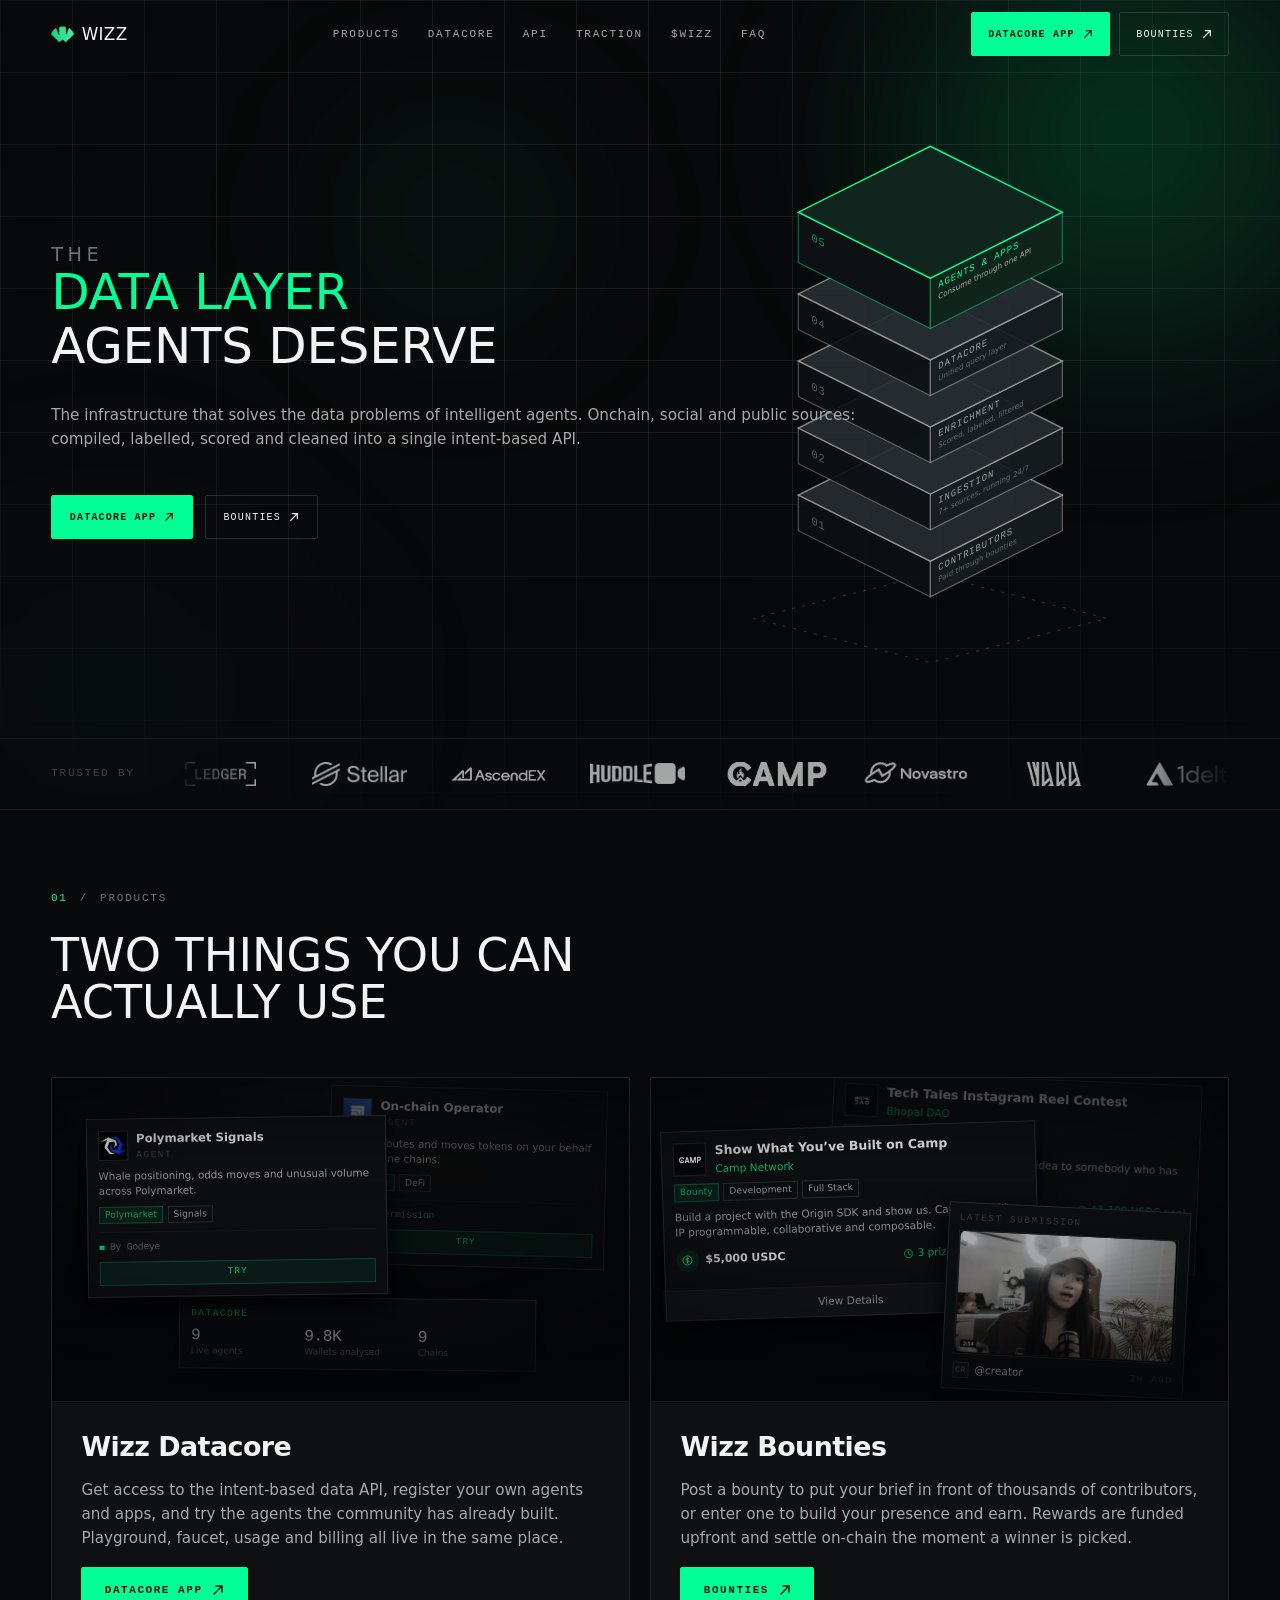
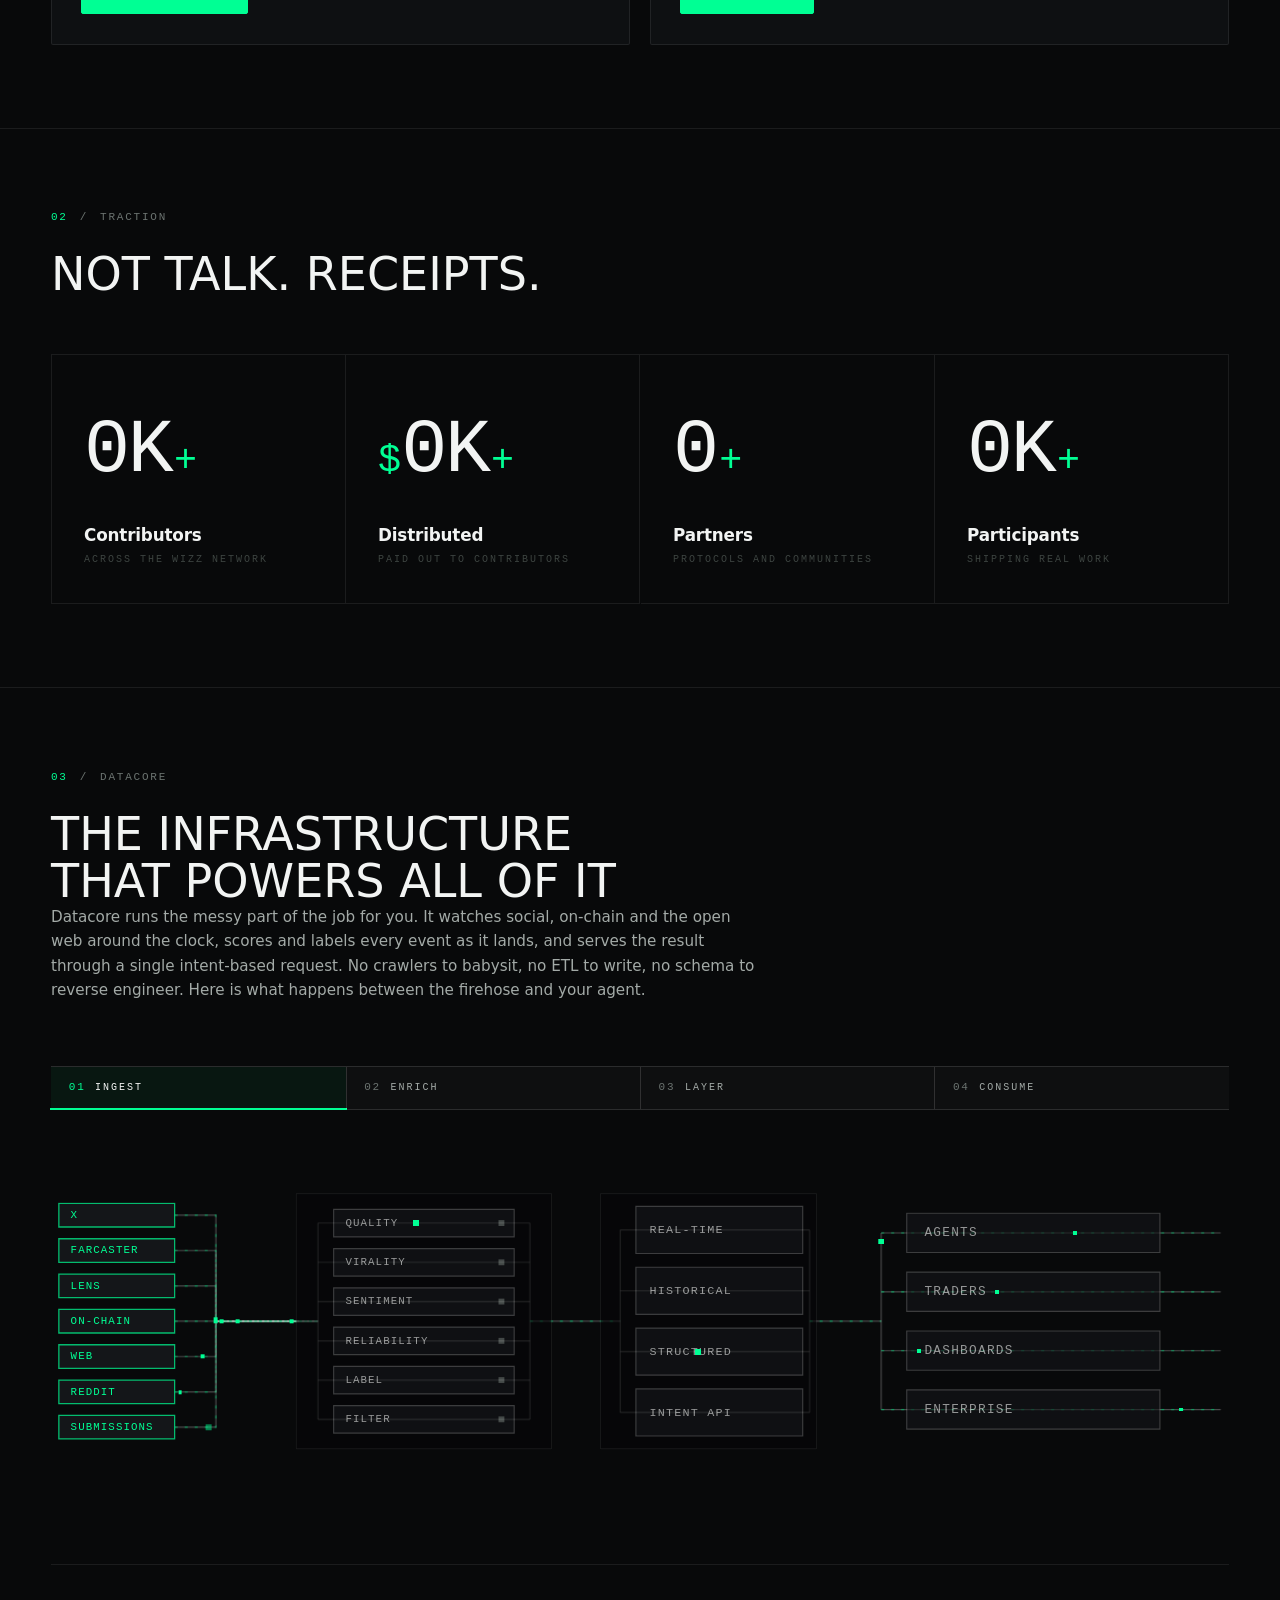
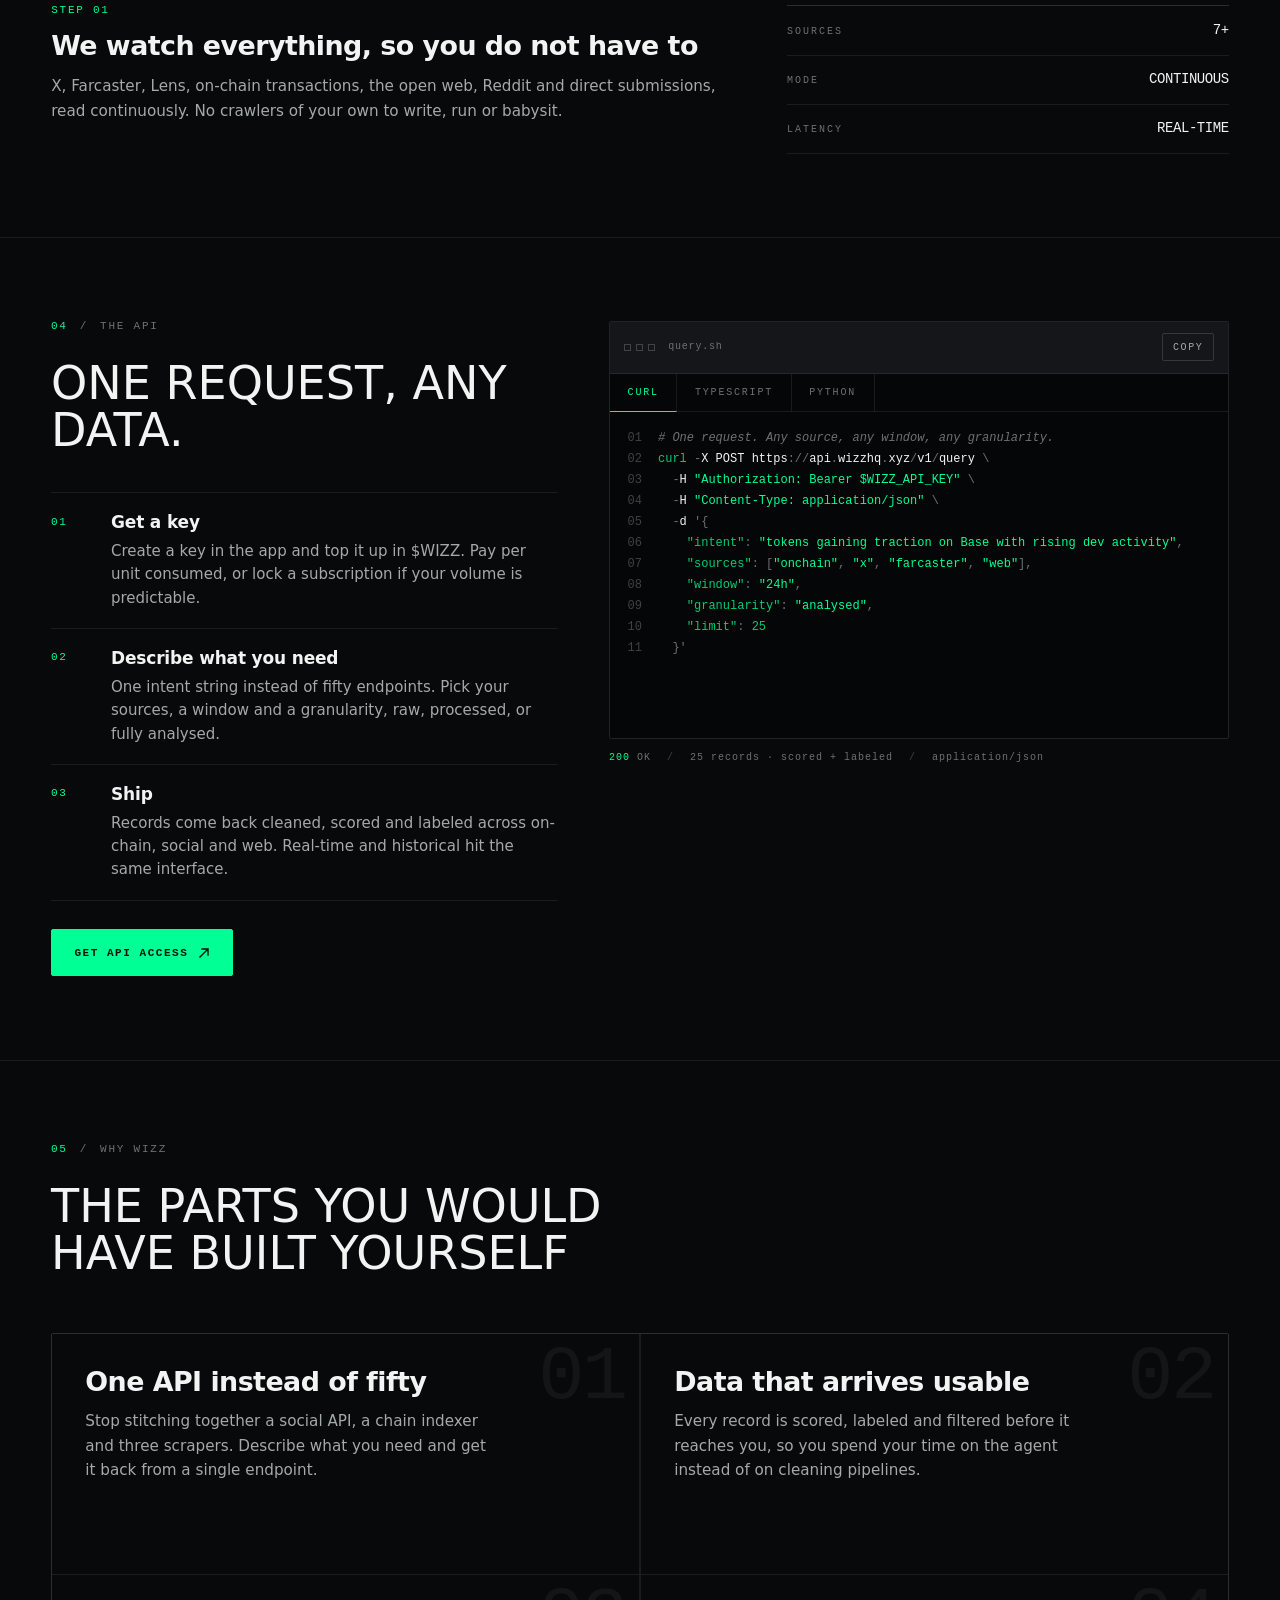
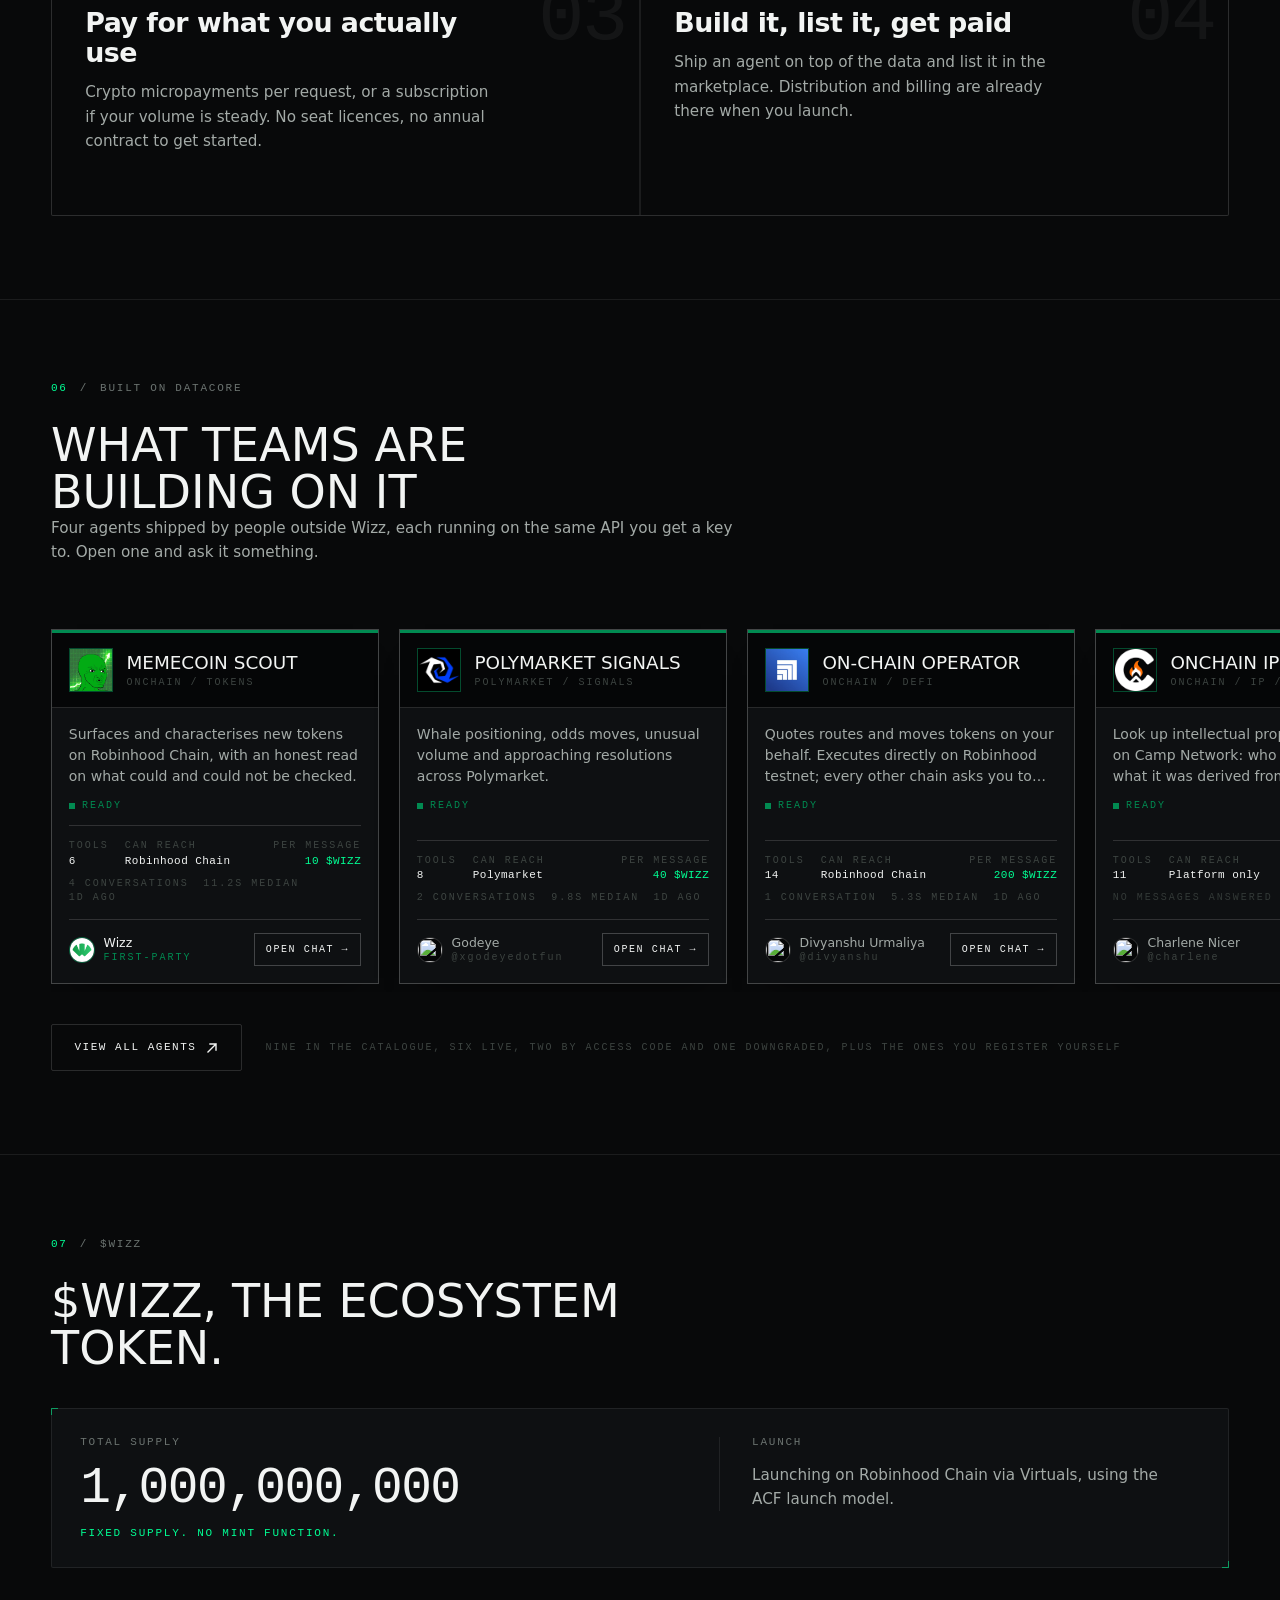
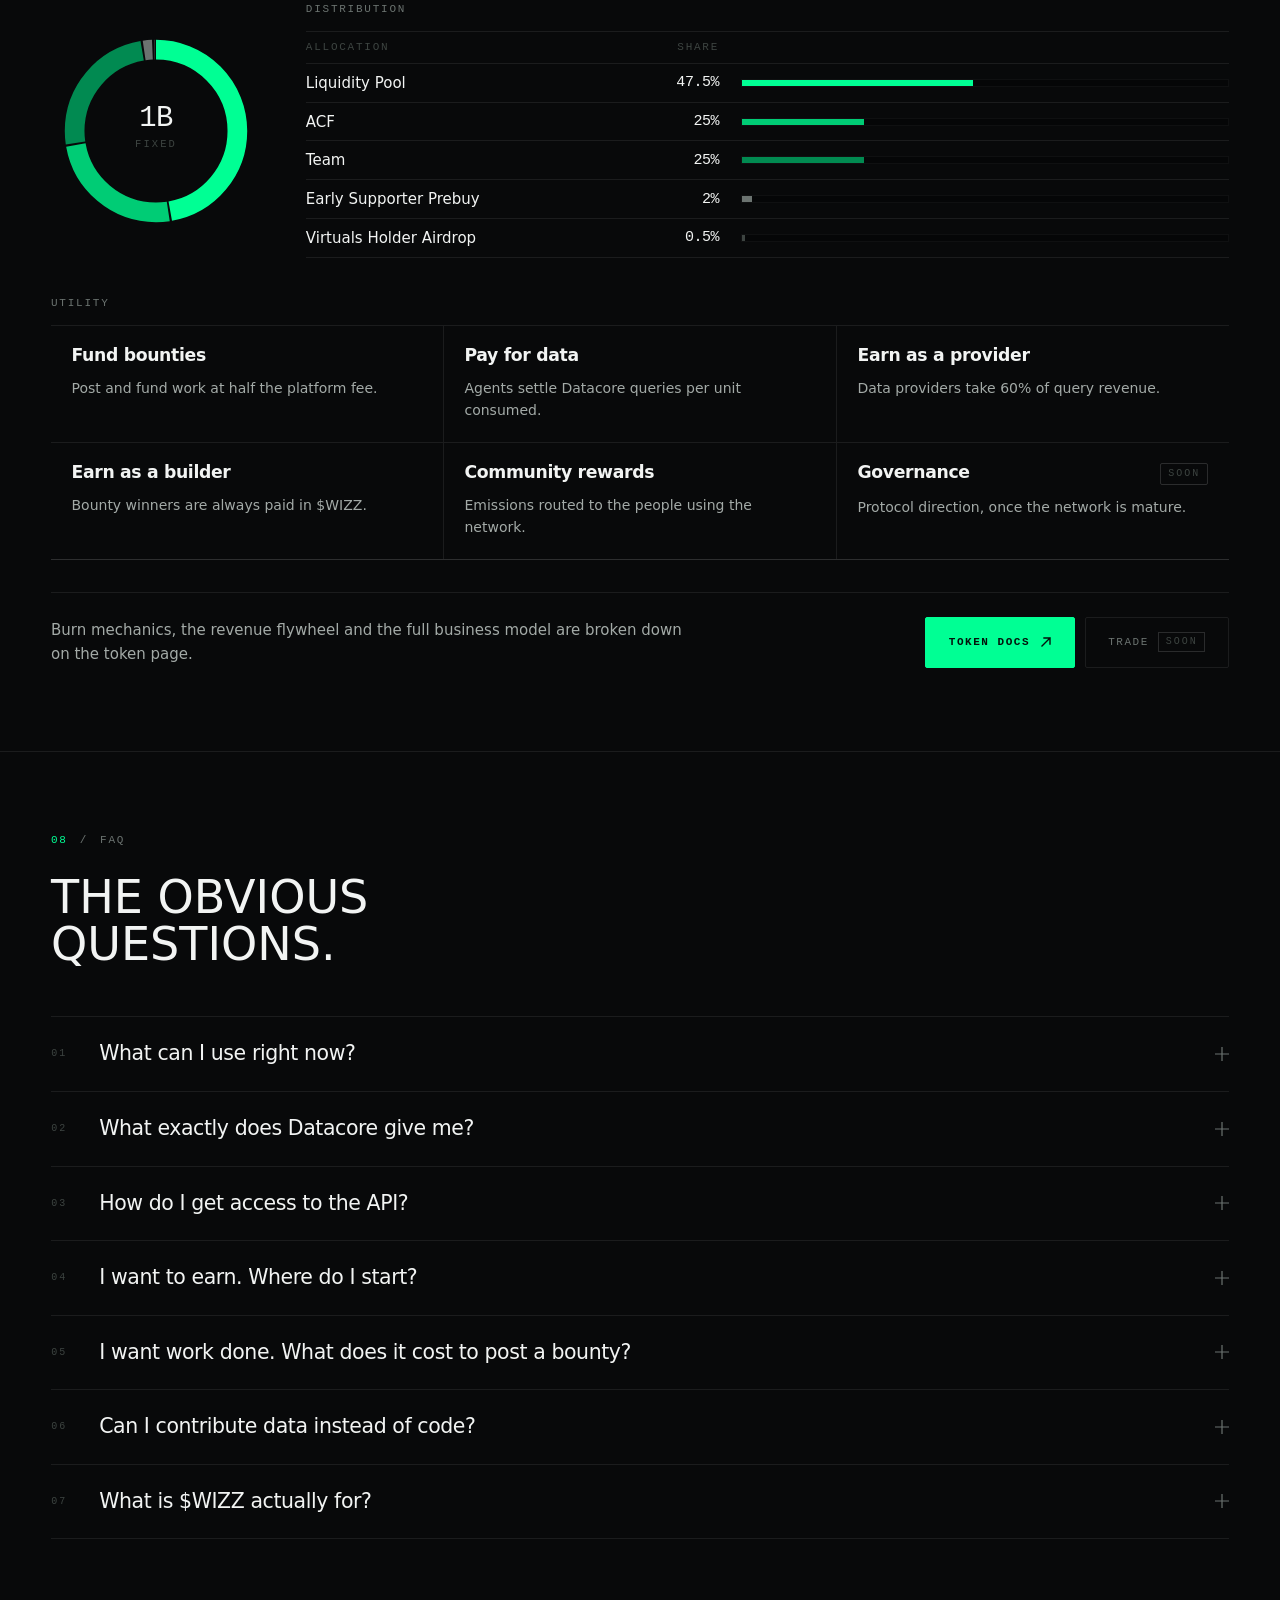
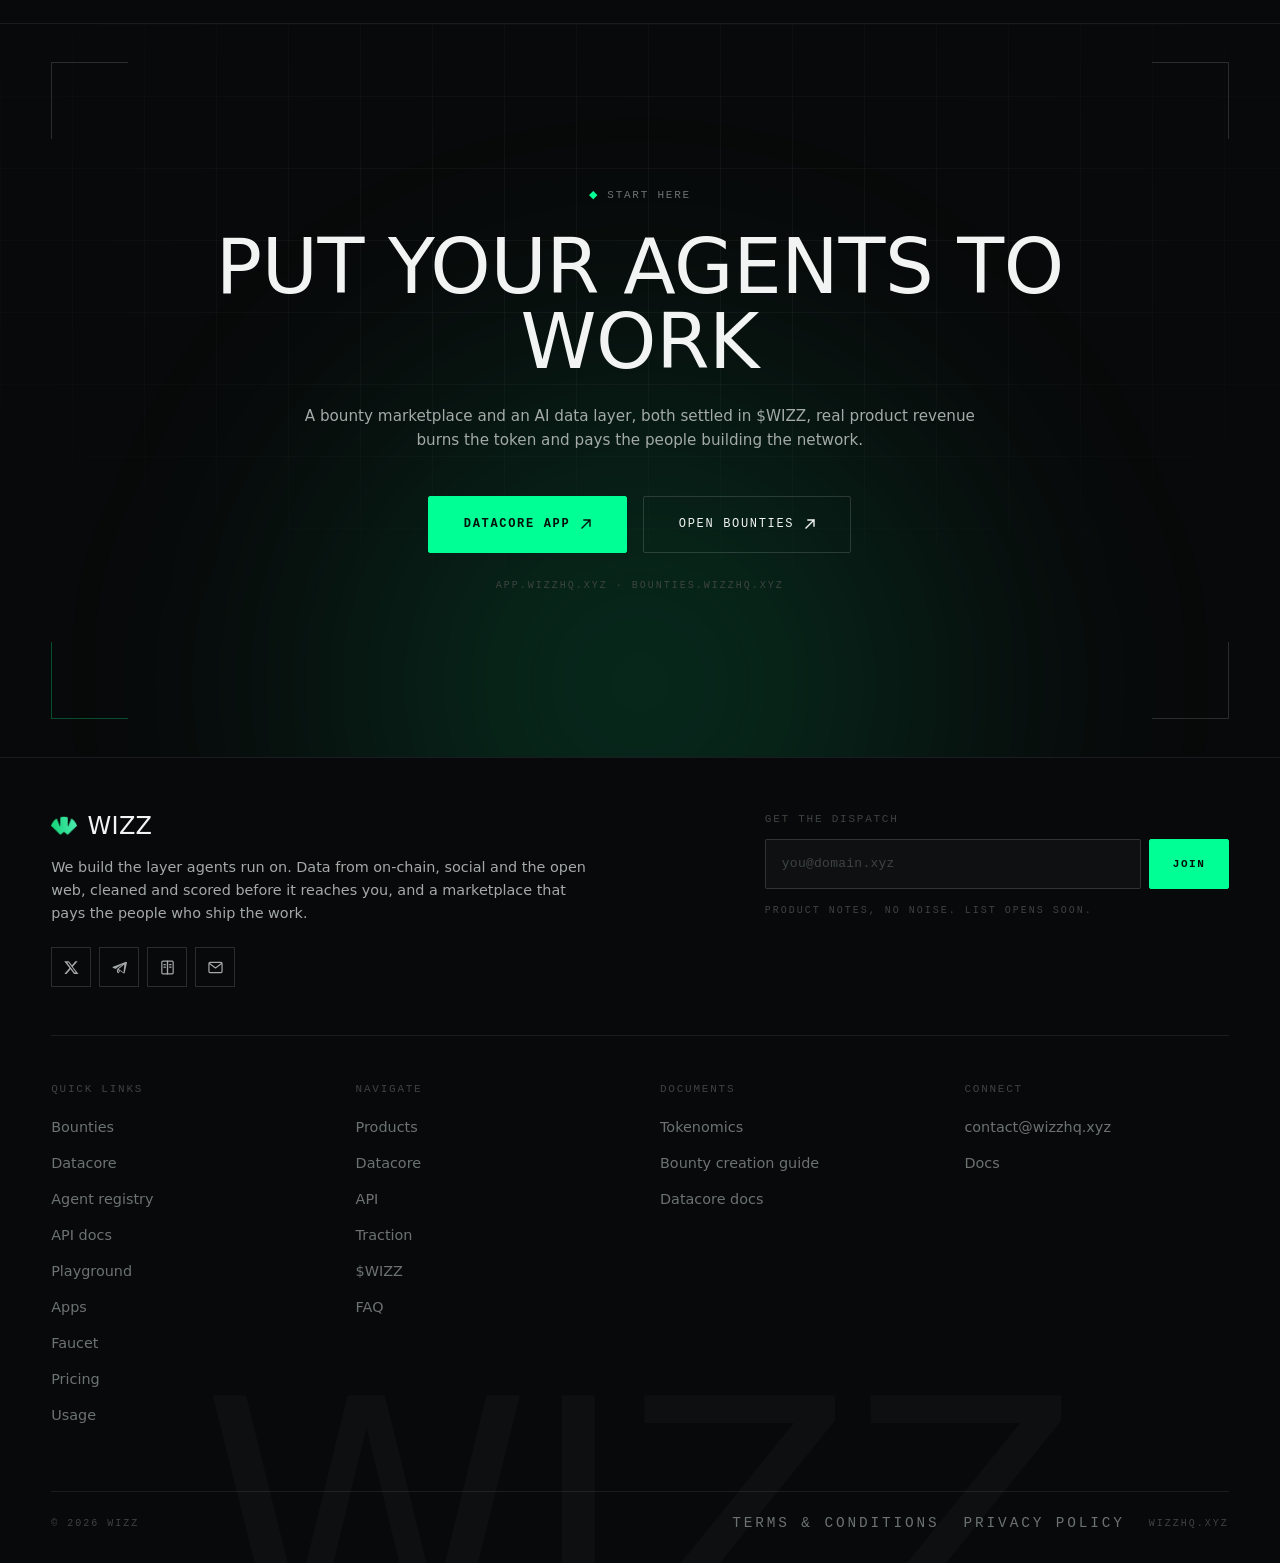
==== commit 5d8c8638: "Rename index (4).html to index.html" ====
--- a/index.html
+++ b/index.html
@@ -175,11 +175,4 @@
   font-style: normal;
 }
 
-/*# sourceMappingURL=[data-uri] */</style><meta content="width=device-width, initial-scale=1" name="viewport"/><meta charset="utf-8"/><title>Wizz, Infrastructure behind superintelligent agents</title><meta content="Wizz is a bounty marketplace plus an AI data layer, both settled in $WIZZ. Real product revenue continuously burns the token and rewards the people who use and build the network." name="description"/><meta content="Wizz,$WIZZ,AI agent economy,crypto data layer,on-chain data API,agent infrastructure,crypto bounties,Wizz Datacore,Robinhood Chain,Virtuals ACF" name="keywords"/><meta content="Wizz, Infrastructure behind superintelligent agents" property="og:title"/><meta content="Two working products, one token. A bounty marketplace that puts real work on-chain, and a data layer that feeds the agents consuming it." property="og:description"/><meta content="Wizz" property="og:site_name"/><meta content="website" property="og:type"/><meta content="summary_large_image" name="twitter:card"/><meta content="@WizzHQ" name="twitter:site"/><meta content="Wizz, Infrastructure behind superintelligent agents" name="twitter:title"/><meta content="A bounty marketplace plus an AI data layer, both settled in $WIZZ." name="twitter:description"/><link href="/favicon.ico" rel="icon" sizes="372x372" type="image/x-icon"/><link href="/favicon.ico" rel="icon" sizes="any"/><link href="/favicon-google.png" rel="icon" sizes="48x48" type="image/png"/><link href="/apple-touch-icon.png" rel="apple-touch-icon"/><meta name="next-size-adjust"/><link rel="stylesheet" href="reveal-fix.css"/></head><body class="__variable_1e4310 __variable_c3aa02 antialiased"><next-route-announcer style="position: absolute;"></next-route-announcer><div data-rk=""><style>[data-rk]{--rk-blurs-modalOverlay:blur(0px);--rk-fonts-body:SFRounded, ui-rounded, "SF Pro Rounded", -apple-system, BlinkMacSystemFont, "Segoe UI", Roboto, Helvetica, Arial, sans-serif, "Apple Color Emoji", "Segoe UI Emoji", "Segoe UI Symbol";--rk-radii-actionButton:9999px;--rk-radii-connectButton:12px;--rk-radii-menuButton:12px;--rk-radii-modal:24px;--rk-radii-modalMobile:28px;--rk-colors-accentColor:#3898FF;--rk-colors-accentColorForeground:#FFF;--rk-colors-actionButtonBorder:rgba(255, 255, 255, 0.04);--rk-colors-actionButtonBorderMobile:rgba(255, 255, 255, 0.08);--rk-colors-actionButtonSecondaryBackground:rgba(255, 255, 255, 0.08);--rk-colors-closeButton:rgba(224, 232, 255, 0.6);--rk-colors-closeButtonBackground:rgba(255, 255, 255, 0.08);--rk-colors-connectButtonBackground:#1A1B1F;--rk-colors-connectButtonBackgroundError:#FF494A;--rk-colors-connectButtonInnerBackground:linear-gradient(0deg, rgba(255, 255, 255, 0.075), rgba(255, 255, 255, 0.15));--rk-colors-connectButtonText:#FFF;--rk-colors-connectButtonTextError:#FFF;--rk-colors-connectionIndicator:#30E000;--rk-colors-downloadBottomCardBackground:linear-gradient(126deg, rgba(0, 0, 0, 0) 9.49%, rgba(120, 120, 120, 0.2) 71.04%), #1A1B1F;--rk-colors-downloadTopCardBackground:linear-gradient(126deg, rgba(120, 120, 120, 0.2) 9.49%, rgba(0, 0, 0, 0) 71.04%), #1A1B1F;--rk-colors-error:#FF494A;--rk-colors-generalBorder:rgba(255, 255, 255, 0.08);--rk-colors-generalBorderDim:rgba(255, 255, 255, 0.04);--rk-colors-menuItemBackground:rgba(224, 232, 255, 0.1);--rk-colors-modalBackdrop:rgba(0, 0, 0, 0.5);--rk-colors-modalBackground:#1A1B1F;--rk-colors-modalBorder:rgba(255, 255, 255, 0.08);--rk-colors-modalText:#FFF;--rk-colors-modalTextDim:rgba(224, 232, 255, 0.3);--rk-colors-modalTextSecondary:rgba(255, 255, 255, 0.6);--rk-colors-profileAction:rgba(224, 232, 255, 0.1);--rk-colors-profileActionHover:rgba(224, 232, 255, 0.2);--rk-colors-profileForeground:rgba(224, 232, 255, 0.05);--rk-colors-selectedOptionBorder:rgba(224, 232, 255, 0.1);--rk-colors-standby:#FFD641;--rk-shadows-connectButton:0px 4px 12px rgba(0, 0, 0, 0.1);--rk-shadows-dialog:0px 8px 32px rgba(0, 0, 0, 0.32);--rk-shadows-profileDetailsAction:0px 2px 6px rgba(37, 41, 46, 0.04);--rk-shadows-selectedOption:0px 2px 6px rgba(0, 0, 0, 0.24);--rk-shadows-selectedWallet:0px 2px 6px rgba(0, 0, 0, 0.24);--rk-shadows-walletLogo:0px 2px 16px rgba(0, 0, 0, 0.16);}</style><div class="Toastify"></div><div class="wizz-root"><a class="w-skip" href="#main">Skip to content</a><div aria-hidden="true" class="w-progress" style="width: 100%; transform: scaleX(0);"></div><nav aria-label="Primary" class="w-nav"><div class="w-shell w-nav-inner"><a aria-label="Wizz, home" class="w-nav-brand" href="#top"><img alt="" data-nimg="1" decoding="async" fetchpriority="high" height="26" src="images/newtheme/wizz-logo.png" style="color: transparent;" width="40"/><span class="w-nav-word">Wizz</span></a><div class="w-nav-links"><a class="w-mono w-nav-link" href="/#products">Products</a><a class="w-mono w-nav-link" href="/#datacore">Datacore</a><a class="w-mono w-nav-link" href="/#api">API</a><a class="w-mono w-nav-link" href="/#traction">Traction</a><a class="w-mono w-nav-link" href="/#token">$WIZZ</a><a class="w-mono w-nav-link" href="/#faq">FAQ</a></div><div class="w-nav-actions"><a class="w-btn w-btn-primary" data-dummy="true" href="javascript:void(0)" target="_self">Datacore App<svg aria-hidden="true" class="w-btn-arrow" fill="none" height="12" viewbox="0 0 12 12" width="12"><path d="M2 10L10 2M10 2H4M10 2V8" stroke="currentColor" stroke-linecap="square" stroke-width="1.4"></path></svg></a><a class="w-btn w-nav-cta-secondary" data-dummy="true" href="javascript:void(0)" target="_self">Bounties<svg aria-hidden="true" class="w-btn-arrow" fill="none" height="12" viewbox="0 0 12 12" width="12"><path d="M2 10L10 2M10 2H4M10 2V8" stroke="currentColor" stroke-linecap="square" stroke-width="1.4"></path></svg></a><button aria-expanded="false" aria-label="Open menu" class="w-nav-toggle" type="button"><span class="w-nav-toggle-bar"></span><span class="w-nav-toggle-bar"></span><span class="w-nav-toggle-bar"></span></button></div></div></nav><main id="main"><header class="w-hero" id="top"><div aria-hidden="true" class="w-grid-bg"></div><div aria-hidden="true" class="w-hero-wash w-hero-wash-a"></div><div aria-hidden="true" class="w-hero-wash w-hero-wash-b"></div><div aria-hidden="true" class="w-hero-wash w-hero-wash-c"></div><div aria-hidden="true" class="w-hero-stack"><svg class="w-hero-stack-svg" viewbox="0 0 420 540"><path class="w-hero-ground" d="M196,431.5 L364.84000000000003,473.71 L196,515.92 L27.159999999999997,473.71 Z"></path><g class="w-hero-slab-drift" style="animation-delay: -6.8s;"><g class="w-hero-slab" style="transform: translateY(8px);"><path class="w-hero-slab-hit" d="M196,285 L322,348 L196,411 L70,348 Z"></path><path class="w-hero-slab-side" d="M70,348 L196,411 L196,445 L70,382 Z"></path><path class="w-hero-slab-side w-hero-slab-side-r" d="M322,348 L196,411 L196,445 L322,382 Z"></path><path class="w-hero-slab-top" d="M196,285 L322,348 L196,411 L70,348 Z"></path><g transform="matrix(0.8944271909999159, 0.4472135954999579, 0, 1, 82.6, 354.3)"><text class="w-hero-slab-idx" x="0" y="21">01</text></g><g transform="matrix(0.8944271909999159, -0.4472135954999579, 0, 1, 203.56, 407.22)"><text class="w-hero-slab-name" x="0" y="13">Contributors</text><text class="w-hero-slab-note" x="0" y="24">Paid through bounties</text></g></g></g><g class="w-hero-slab-drift" style="animation-delay: -5.1s;"><g class="w-hero-slab" style="transform: translateY(8px);"><path class="w-hero-slab-hit" d="M196,221 L322,284 L196,347 L70,284 Z"></path><path class="w-hero-slab-side" d="M70,284 L196,347 L196,381 L70,318 Z"></path><path class="w-hero-slab-side w-hero-slab-side-r" d="M322,284 L196,347 L196,381 L322,318 Z"></path><path class="w-hero-slab-top" d="M196,221 L322,284 L196,347 L70,284 Z"></path><g transform="matrix(0.8944271909999159, 0.4472135954999579, 0, 1, 82.6, 290.3)"><text class="w-hero-slab-idx" x="0" y="21">02</text></g><g transform="matrix(0.8944271909999159, -0.4472135954999579, 0, 1, 203.56, 343.22)"><text class="w-hero-slab-name" x="0" y="13">Ingestion</text><text class="w-hero-slab-note" x="0" y="24">7+ sources, running 24/7</text></g></g></g><g class="w-hero-slab-drift" style="animation-delay: -3.4s;"><g class="w-hero-slab" style="transform: translateY(8px);"><path class="w-hero-slab-hit" d="M196,157 L322,220 L196,283 L70,220 Z"></path><path class="w-hero-slab-side" d="M70,220 L196,283 L196,317 L70,254 Z"></path><path class="w-hero-slab-side w-hero-slab-side-r" d="M322,220 L196,283 L196,317 L322,254 Z"></path><path class="w-hero-slab-top" d="M196,157 L322,220 L196,283 L70,220 Z"></path><g transform="matrix(0.8944271909999159, 0.4472135954999579, 0, 1, 82.6, 226.3)"><text class="w-hero-slab-idx" x="0" y="21">03</text></g><g transform="matrix(0.8944271909999159, -0.4472135954999579, 0, 1, 203.56, 279.22)"><text class="w-hero-slab-name" x="0" y="13">Enrichment</text><text class="w-hero-slab-note" x="0" y="24">Scored, labeled, filtered</text></g></g></g><g class="w-hero-slab-drift" style="animation-delay: -1.7s;"><g class="w-hero-slab" style="transform: translateY(8px);"><path class="w-hero-slab-hit" d="M196,93 L322,156 L196,219 L70,156 Z"></path><path class="w-hero-slab-side" d="M70,156 L196,219 L196,253 L70,190 Z"></path><path class="w-hero-slab-side w-hero-slab-side-r" d="M322,156 L196,219 L196,253 L322,190 Z"></path><path class="w-hero-slab-top" d="M196,93 L322,156 L196,219 L70,156 Z"></path><g transform="matrix(0.8944271909999159, 0.4472135954999579, 0, 1, 82.6, 162.3)"><text class="w-hero-slab-idx" x="0" y="21">04</text></g><g transform="matrix(0.8944271909999159, -0.4472135954999579, 0, 1, 203.56, 215.22)"><text class="w-hero-slab-name" x="0" y="13">Datacore</text><text class="w-hero-slab-note" x="0" y="24">Unified query layer</text></g></g></g><g class="w-hero-slab-drift" style="animation-delay: 0s;"><g class="w-hero-slab is-on" style="transform: translateY(-6px);"><path class="w-hero-slab-hit" d="M196,29 L322,92 L196,155 L70,92 Z"></path><path class="w-hero-slab-side" d="M70,92 L196,155 L196,203 L70,140 Z"></path><path class="w-hero-slab-side w-hero-slab-side-r" d="M322,92 L196,155 L196,203 L322,140 Z"></path><path class="w-hero-slab-top" d="M196,29 L322,92 L196,155 L70,92 Z"></path><g transform="matrix(0.8944271909999159, 0.4472135954999579, 0, 1, 82.6, 98.3)"><text class="w-hero-slab-idx" x="0" y="21">05</text></g><g transform="matrix(0.8944271909999159, -0.4472135954999579, 0, 1, 203.56, 151.22)"><text class="w-hero-slab-name" x="0" y="13">Agents &amp; apps</text><text class="w-hero-slab-note" x="0" y="24">Consume through one API</text></g></g></g></svg></div><div aria-hidden="true" class="w-hero-veil"></div><div class="w-shell w-hero-inner"><h1 class="w-display"><span class="w-hero-line"><span class="w-hero-line-in w-hero-lead" style="animation-delay: 0.02s;">The</span></span><span class="w-hero-line"><span class="w-hero-line-in" style="animation-delay: 0.06s;"><span class="w-hero-hl">data layer</span></span></span><span class="w-hero-line"><span class="w-hero-line-in" style="animation-delay: 0.14s;">agents deserve</span></span></h1><p class="w-body w-hero-sub w-hero-rise" style="animation-delay: 0.3s;">The infrastructure that solves the data problems of intelligent agents. Onchain, social and public sources: compiled, labelled, scored and cleaned into a single intent-based API.</p><div class="w-hero-cta w-hero-rise" style="animation-delay: 0.38s;"><a class="w-btn w-btn-primary" data-dummy="true" href="javascript:void(0)" target="_self">Datacore App<svg aria-hidden="true" class="w-btn-arrow" fill="none" height="12" viewbox="0 0 12 12" width="12"><path d="M2 10L10 2M10 2H4M10 2V8" stroke="currentColor" stroke-linecap="square" stroke-width="1.4"></path></svg></a><a class="w-btn" data-dummy="true" href="javascript:void(0)" target="_self">Bounties<svg aria-hidden="true" class="w-btn-arrow" fill="none" height="12" viewbox="0 0 12 12" width="12"><path d="M2 10L10 2M10 2H4M10 2V8" stroke="currentColor" stroke-linecap="square" stroke-width="1.4"></path></svg></a></div></div><div class="w-rule"></div><div class="w-shell w-hero-partners"><span class="w-mono w-hero-partners-label">Trusted by</span><div class="w-marquee-mask"><div class="w-marquee-track w-hero-partners-track"><div aria-hidden="false" class="w-hero-partner"><img alt="Ledger" data-nimg="1" decoding="async" height="26" loading="lazy" src="images/newtheme/partners/ledger.png" style="color: transparent;" width="104"/></div><div aria-hidden="false" class="w-hero-partner"><img alt="Stellar" data-nimg="1" decoding="async" height="26" loading="lazy" src="images/newtheme/partners/stellar.png" style="color: transparent;" width="104"/></div><div aria-hidden="false" class="w-hero-partner"><img alt="AscendEX" data-nimg="1" decoding="async" height="26" loading="lazy" src="images/newtheme/partners/ascendex.png" style="color: transparent;" width="104"/></div><div aria-hidden="false" class="w-hero-partner"><img alt="Huddle01" data-nimg="1" decoding="async" height="26" loading="lazy" src="images/newtheme/partners/huddle01.png" style="color: transparent;" width="104"/></div><div aria-hidden="false" class="w-hero-partner"><img alt="Camp Network" data-nimg="1" decoding="async" height="26" loading="lazy" src="images/newtheme/partners/camp.png" style="color: transparent; transform: scale(1.05);" width="104"/></div><div aria-hidden="false" class="w-hero-partner"><img alt="Novastro" data-nimg="1" decoding="async" height="26" loading="lazy" src="images/newtheme/partners/novastro.png" style="color: transparent; transform: scale(1.28);" width="104"/></div><div aria-hidden="false" class="w-hero-partner"><img alt="Vara" data-nimg="1" decoding="async" height="26" loading="lazy" src="images/newtheme/partners/vara.png" style="color: transparent; transform: scale(1.6);" width="104"/></div><div aria-hidden="false" class="w-hero-partner"><img alt="1delta" data-nimg="1" decoding="async" height="26" loading="lazy" src="images/newtheme/partners/1delta.png" style="color: transparent;" width="104"/></div><div aria-hidden="false" class="w-hero-partner"><img alt="Neurolov" data-nimg="1" decoding="async" height="26" loading="lazy" src="images/newtheme/partners/neurolov.png" style="color: transparent;" width="104"/></div><div aria-hidden="false" class="w-hero-partner"><img alt="OrbitX" data-nimg="1" decoding="async" height="26" loading="lazy" src="images/newtheme/partners/orbitx.png" style="color: transparent;" width="104"/></div><div aria-hidden="false" class="w-hero-partner"><img alt="Axicov" data-nimg="1" decoding="async" height="26" loading="lazy" src="images/newtheme/partners/axicov.png" style="color: transparent; transform: scale(2);" width="104"/></div><div aria-hidden="false" class="w-hero-partner"><img alt="Alpenium" data-nimg="1" decoding="async" height="26" loading="lazy" src="images/newtheme/partners/alpenium.png" style="color: transparent;" width="104"/></div><div aria-hidden="false" class="w-hero-partner"><img alt="ChimpX" data-nimg="1" decoding="async" height="26" loading="lazy" src="images/newtheme/partners/chimpx.png" style="color: transparent; transform: scale(1.22);" width="104"/></div><div aria-hidden="false" class="w-hero-partner"><img alt="Unhosted" data-nimg="1" decoding="async" height="26" loading="lazy" src="images/newtheme/partners/unhosted.png" style="color: transparent; transform: scale(1.5);" width="104"/></div><div aria-hidden="false" class="w-hero-partner"><img alt="AITV" data-nimg="1" decoding="async" height="26" loading="lazy" src="images/newtheme/partners/aitv.png" style="color: transparent; transform: scale(1.12);" width="104"/></div><div aria-hidden="false" class="w-hero-partner"><img alt="Elsa" data-nimg="1" decoding="async" height="26" loading="lazy" src="images/newtheme/partners/elsa.png" style="color: transparent;" width="104"/></div><div aria-hidden="false" class="w-hero-partner"><img alt="MitAir" data-nimg="1" decoding="async" height="26" loading="lazy" src="images/newtheme/partners/mitair.png" style="color: transparent; transform: scale(1.15);" width="104"/></div><div aria-hidden="false" class="w-hero-partner"><img alt="Coexegro" data-nimg="1" decoding="async" height="26" loading="lazy" src="images/newtheme/partners/coexegro.png" style="color: transparent; transform: scale(1.35);" width="104"/></div><div aria-hidden="false" class="w-hero-partner"><img alt="Re" data-nimg="1" decoding="async" height="26" loading="lazy" src="images/newtheme/partners/re.png" style="color: transparent; transform: scale(1.15);" width="104"/></div><div aria-hidden="true" class="w-hero-partner"><img alt="Ledger" data-nimg="1" decoding="async" height="26" loading="lazy" src="images/newtheme/partners/ledger.png" style="color: transparent;" width="104"/></div><div aria-hidden="true" class="w-hero-partner"><img alt="Stellar" data-nimg="1" decoding="async" height="26" loading="lazy" src="images/newtheme/partners/stellar.png" style="color: transparent;" width="104"/></div><div aria-hidden="true" class="w-hero-partner"><img alt="AscendEX" data-nimg="1" decoding="async" height="26" loading="lazy" src="images/newtheme/partners/ascendex.png" style="color: transparent;" width="104"/></div><div aria-hidden="true" class="w-hero-partner"><img alt="Huddle01" data-nimg="1" decoding="async" height="26" loading="lazy" src="images/newtheme/partners/huddle01.png" style="color: transparent;" width="104"/></div><div aria-hidden="true" class="w-hero-partner"><img alt="Camp Network" data-nimg="1" decoding="async" height="26" loading="lazy" src="images/newtheme/partners/camp.png" style="color: transparent; transform: scale(1.05);" width="104"/></div><div aria-hidden="true" class="w-hero-partner"><img alt="Novastro" data-nimg="1" decoding="async" height="26" loading="lazy" src="images/newtheme/partners/novastro.png" style="color: transparent; transform: scale(1.28);" width="104"/></div><div aria-hidden="true" class="w-hero-partner"><img alt="Vara" data-nimg="1" decoding="async" height="26" loading="lazy" src="images/newtheme/partners/vara.png" style="color: transparent; transform: scale(1.6);" width="104"/></div><div aria-hidden="true" class="w-hero-partner"><img alt="1delta" data-nimg="1" decoding="async" height="26" loading="lazy" src="images/newtheme/partners/1delta.png" style="color: transparent;" width="104"/></div><div aria-hidden="true" class="w-hero-partner"><img alt="Neurolov" data-nimg="1" decoding="async" height="26" loading="lazy" src="images/newtheme/partners/neurolov.png" style="color: transparent;" width="104"/></div><div aria-hidden="true" class="w-hero-partner"><img alt="OrbitX" data-nimg="1" decoding="async" height="26" loading="lazy" src="images/newtheme/partners/orbitx.png" style="color: transparent;" width="104"/></div><div aria-hidden="true" class="w-hero-partner"><img alt="Axicov" data-nimg="1" decoding="async" height="26" loading="lazy" src="images/newtheme/partners/axicov.png" style="color: transparent; transform: scale(2);" width="104"/></div><div aria-hidden="true" class="w-hero-partner"><img alt="Alpenium" data-nimg="1" decoding="async" height="26" loading="lazy" src="images/newtheme/partners/alpenium.png" style="color: transparent;" width="104"/></div><div aria-hidden="true" class="w-hero-partner"><img alt="ChimpX" data-nimg="1" decoding="async" height="26" loading="lazy" src="images/newtheme/partners/chimpx.png" style="color: transparent; transform: scale(1.22);" width="104"/></div><div aria-hidden="true" class="w-hero-partner"><img alt="Unhosted" data-nimg="1" decoding="async" height="26" loading="lazy" src="images/newtheme/partners/unhosted.png" style="color: transparent; transform: scale(1.5);" width="104"/></div><div aria-hidden="true" class="w-hero-partner"><img alt="AITV" data-nimg="1" decoding="async" height="26" loading="lazy" src="images/newtheme/partners/aitv.png" style="color: transparent; transform: scale(1.12);" width="104"/></div><div aria-hidden="true" class="w-hero-partner"><img alt="Elsa" data-nimg="1" decoding="async" height="26" loading="lazy" src="images/newtheme/partners/elsa.png" style="color: transparent;" width="104"/></div><div aria-hidden="true" class="w-hero-partner"><img alt="MitAir" data-nimg="1" decoding="async" height="26" loading="lazy" src="images/newtheme/partners/mitair.png" style="color: transparent; transform: scale(1.15);" width="104"/></div><div aria-hidden="true" class="w-hero-partner"><img alt="Coexegro" data-nimg="1" decoding="async" height="26" loading="lazy" src="images/newtheme/partners/coexegro.png" style="color: transparent; transform: scale(1.35);" width="104"/></div><div aria-hidden="true" class="w-hero-partner"><img alt="Re" data-nimg="1" decoding="async" height="26" loading="lazy" src="images/newtheme/partners/re.png" style="color: transparent; transform: scale(1.15);" width="104"/></div></div></div></div><div class="w-rule"></div></header><section class="w-section" id="products"><div class="w-shell"><div class="w-reveal" style="text-align: left; max-width: 56rem;"><div class="w-sec-index w-mono"><b>01</b><span aria-hidden="true">/</span><span>PRODUCTS</span></div><h2 class="w-h2 w-sec-title">Two things you can actually use</h2></div><div class="w-pd-grid"><div class="w-reveal w-pd-col" style="transition-delay: 0ms;"><article class="w-pd-card"><div aria-hidden="true" class="w-pd-shot"><div class="w-pd-scene w-pd-scene-dc"><div class="w-pd-layer w-pd-dc-1 is-back"><div class="w-pd-ac"><div class="w-pd-ac-head"><span class="w-pd-ac-tile has-logo"><img alt="" class="w-pd-ac-logo" src="images/supermissionlogo.png"/></span><span class="w-pd-ac-ident"><span class="w-pd-ac-name">On-chain Operator</span><span class="w-mono-sm w-pd-ac-kind">AGENT</span></span></div><p class="w-pd-ac-desc">Quotes routes and moves tokens on your behalf across nine chains.</p><div class="w-pd-ac-tags"><span class="w-pd-pill is-acc">On-chain</span><span class="w-pd-pill">DeFi</span></div><div class="w-pd-ac-stat"><span class="w-pd-ac-dot"></span><span class="w-num w-pd-ac-num">By Supermission</span></div><div class="w-pd-fauxbtn">Try</div></div></div><div class="w-pd-layer w-pd-dc-3 is-front"><div class="w-pd-ac"><div class="w-pd-ac-head"><span class="w-pd-ac-tile has-logo"><img alt="" class="w-pd-ac-logo" src="images/godeyelogo.jpg"/></span><span class="w-pd-ac-ident"><span class="w-pd-ac-name">Polymarket Signals</span><span class="w-mono-sm w-pd-ac-kind">AGENT</span></span></div><p class="w-pd-ac-desc">Whale positioning, odds moves and unusual volume across Polymarket.</p><div class="w-pd-ac-tags"><span class="w-pd-pill is-acc">Polymarket</span><span class="w-pd-pill">Signals</span></div><div class="w-pd-ac-stat"><span class="w-pd-ac-dot"></span><span class="w-num w-pd-ac-num">By Godeye</span></div><div class="w-pd-fauxbtn">Try</div></div></div><div class="w-pd-layer w-pd-dc-stats is-mid"><div class="w-pd-stats"><span class="w-mono-sm w-pd-stats-label">DATACORE</span><div class="w-pd-stats-grid"><span class="w-pd-stat"><span class="w-num w-pd-stat-v">9</span><span class="w-pd-stat-k">Live agents</span></span><span class="w-pd-stat"><span class="w-num w-pd-stat-v">9.8K</span><span class="w-pd-stat-k">Wallets analysed</span></span><span class="w-pd-stat"><span class="w-num w-pd-stat-v">9</span><span class="w-pd-stat-k">Chains</span></span></div></div></div><span class="w-pd-veil"></span></div></div><div class="w-pd-copy"><h3 class="w-h3 w-pd-name">Wizz Datacore</h3><p class="w-body w-pd-body">Get access to the intent-based data API, register your own agents and apps, and try the agents the community has already built. Playground, faucet, usage and billing all live in the same place.</p><a class="w-btn w-btn-primary w-pd-cta" data-dummy="true" href="javascript:void(0)" target="_self">Datacore App<svg aria-hidden="true" class="w-btn-arrow" fill="none" height="12" viewbox="0 0 12 12" width="12"><path d="M2 10L10 2M10 2H4M10 2V8" stroke="currentColor" stroke-linecap="square" stroke-width="1.4"></path></svg></a></div></article></div><div class="w-reveal w-pd-col" style="transition-delay: 100ms;"><article class="w-pd-card"><div aria-hidden="true" class="w-pd-shot"><div class="w-pd-scene w-pd-scene-bt"><div class="w-pd-layer w-pd-bt-1 is-back"><div class="w-pd-bt-card"><div class="w-pd-bt-inner"><div class="w-pd-bt-head"><span class="w-pd-bt-logo"><img alt="" class="w-pd-bt-logo-img" data-nimg="1" decoding="async" height="56" loading="lazy" src="images/newtheme/partners/bhopaldao.png" style="color: transparent;" width="56"/></span><span class="w-pd-bt-ident"><span class="w-pd-bt-title">Tech Tales Instagram Reel Contest</span><span class="w-pd-bt-org">Bhopal DAO</span></span></div><div class="w-pd-bt-tags"><span class="w-pd-pill is-acc">Bounty</span><span class="w-pd-pill">Content</span></div><p class="w-pd-bt-desc">Make a reel that explains one Web3 idea to somebody who has never touched a wallet.</p><div class="w-pd-bt-stats"><span class="w-pd-bt-stat"><span class="w-pd-bt-glyph"><svg fill="none" stroke="currentColor" stroke-width="1.7" viewbox="0 0 24 24"><circle cx="9.5" cy="8" r="3.2"></circle><path d="M3.6 19c0-3.1 2.6-5 5.9-5s5.9 1.9 5.9 5" stroke-linecap="round"></path><path d="M16.4 5.4a3.2 3.2 0 0 1 0 5.2M17 14.2c2.2.5 3.6 2.2 3.6 4.8" stroke-linecap="round"></path></svg></span><span class="w-pd-bt-subs">15 Submissions</span></span><span class="w-pd-bt-left"><span class="w-pd-bt-clock"><svg fill="none" stroke="currentColor" stroke-width="1.8" viewbox="0 0 24 24"><circle cx="12" cy="12" r="8.6"></circle><path d="M12 7.2V12l3.2 2" stroke-linecap="round" stroke-linejoin="round"></path></svg></span>$1,100 USDC pool</span></div><div class="w-pd-bt-action">View Details</div></div></div></div><div class="w-pd-layer w-pd-bt-2 is-front"><div class="w-pd-bt-card"><div class="w-pd-bt-inner"><div class="w-pd-bt-head"><span class="w-pd-bt-logo"><img alt="" class="w-pd-bt-logo-img" data-nimg="1" decoding="async" height="56" loading="lazy" src="images/newtheme/partners/camp.png" style="color: transparent;" width="56"/></span><span class="w-pd-bt-ident"><span class="w-pd-bt-title">Show What You’ve Built on Camp</span><span class="w-pd-bt-org">Camp Network</span></span></div><div class="w-pd-bt-tags"><span class="w-pd-pill is-acc">Bounty</span><span class="w-pd-pill">Development</span><span class="w-pd-pill">Full Stack</span></div><p class="w-pd-bt-desc">Build a project with the Origin SDK and show us. Camp is making IP programmable, collaborative and composable.</p><div class="w-pd-bt-stats"><span class="w-pd-bt-stat"><span class="w-pd-bt-glyph"><svg fill="none" stroke="currentColor" stroke-width="1.7" viewbox="0 0 24 24"><circle cx="12" cy="12" r="8.6"></circle><path d="M14.4 9.2a2.8 2.8 0 0 0-2.4-1.2c-1.4 0-2.4.8-2.4 1.9 0 2.6 5 1.3 5 3.9 0 1.1-1 2-2.6 2a2.9 2.9 0 0 1-2.5-1.3M12 6.4v11.2" stroke-linecap="round"></path></svg></span><span class="w-pd-bt-subs">$5,000 USDC</span></span><span class="w-pd-bt-left"><span class="w-pd-bt-clock"><svg fill="none" stroke="currentColor" stroke-width="1.8" viewbox="0 0 24 24"><circle cx="12" cy="12" r="8.6"></circle><path d="M12 7.2V12l3.2 2" stroke-linecap="round" stroke-linejoin="round"></path></svg></span>3 prizes + 2 bonuses</span></div><div class="w-pd-bt-action">View Details</div></div></div></div><div class="w-pd-layer w-pd-bt-3 is-front"><div class="w-pd-sub"><span class="w-mono-sm w-pd-sub-label">LATEST SUBMISSION</span><span class="w-pd-sub-shot"><img alt="" data-nimg="fill" decoding="async" loading="lazy" src="images/submission-preview.jpg" style="position: absolute; height: 100%; width: 100%; inset: 0px; object-fit: cover; color: transparent;"/></span><span class="w-pd-sub-by"><span class="w-pd-sub-av">CR</span><span class="w-pd-sub-handle">@creator</span><span class="w-mono-sm w-pd-sub-time">2H AGO</span></span></div></div><span class="w-pd-veil"></span></div></div><div class="w-pd-copy"><h3 class="w-h3 w-pd-name">Wizz Bounties</h3><p class="w-body w-pd-body">Post a bounty to put your brief in front of thousands of contributors, or enter one to build your presence and earn. Rewards are funded upfront and settle on-chain the moment a winner is picked.</p><a class="w-btn w-btn-primary w-pd-cta" data-dummy="true" href="javascript:void(0)" target="_self">Bounties<svg aria-hidden="true" class="w-btn-arrow" fill="none" height="12" viewbox="0 0 12 12" width="12"><path d="M2 10L10 2M10 2H4M10 2V8" stroke="currentColor" stroke-linecap="square" stroke-width="1.4"></path></svg></a></div></article></div></div></div></section><div class="w-rule"></div><section class="w-section" id="traction"><div class="w-shell"><div class="w-reveal" style="text-align: left; max-width: 56rem;"><div class="w-sec-index w-mono"><b>02</b><span aria-hidden="true">/</span><span>TRACTION</span></div><h2 class="w-h2 w-sec-title">Not talk. Receipts.</h2></div><div class="w-tr-grid"><div class="w-reveal w-tr-cell" style="transition-delay: 0ms;"><div><div class="w-tr-value w-num">30K<span class="w-tr-affix">+</span></div><div class="w-tr-label">Contributors</div><div class="w-mono-sm w-tr-note">Across the Wizz network</div></div></div><div class="w-reveal w-tr-cell" style="transition-delay: 80ms;"><div><div class="w-tr-value w-num"><span class="w-tr-affix">$</span>100K<span class="w-tr-affix">+</span></div><div class="w-tr-label">Distributed</div><div class="w-mono-sm w-tr-note">Paid out to contributors</div></div></div><div class="w-reveal w-tr-cell" style="transition-delay: 160ms;"><div><div class="w-tr-value w-num">250<span class="w-tr-affix">+</span></div><div class="w-tr-label">Partners</div><div class="w-mono-sm w-tr-note">Protocols and communities</div></div></div><div class="w-reveal w-tr-cell" style="transition-delay: 240ms;"><div><div class="w-tr-value w-num">8K<span class="w-tr-affix">+</span></div><div class="w-tr-label">Participants</div><div class="w-mono-sm w-tr-note">Shipping real work</div></div></div></div></div></section><div class="w-rule"></div><section class="w-section w-dc" id="datacore"><div class="w-shell w-dc-inner"><div class="w-reveal is-in" style="text-align: left; max-width: none;"><div class="w-sec-index w-mono"><b>03</b><span aria-hidden="true">/</span><span>DATACORE</span></div><h2 class="w-h2 w-sec-title">The infrastructure that powers all of it</h2><p class="w-body w-sec-lede">Datacore runs the messy part of the job for you. It watches social, on-chain and the open web around the clock, scores and labels every event as it lands, and serves the result through a single intent-based request. No crawlers to babysit, no ETL to write, no schema to reverse engineer. Here is what happens between the firehose and your agent.</p></div><div aria-label="Datacore pipeline stages" class="w-dc-tabs" role="tablist"><button aria-controls="w-dc-panel-ingest" aria-selected="true" class="w-dc-tab is-active" id="w-dc-tab-ingest" role="tab" tabindex="0" type="button"><span class="w-mono w-dc-tab-idx">01</span><span class="w-mono-sm w-dc-tab-label">ingest</span><span class="w-dc-tab-bar" style="transform: none; transform-origin: 50% 50% 0px;"></span></button><button aria-controls="w-dc-panel-enrich" aria-selected="false" class="w-dc-tab" id="w-dc-tab-enrich" role="tab" tabindex="-1" type="button"><span class="w-mono w-dc-tab-idx">02</span><span class="w-mono-sm w-dc-tab-label">enrich</span></button><button aria-controls="w-dc-panel-layer" aria-selected="false" class="w-dc-tab" id="w-dc-tab-layer" role="tab" tabindex="-1" type="button"><span class="w-mono w-dc-tab-idx">03</span><span class="w-mono-sm w-dc-tab-label">layer</span></button><button aria-controls="w-dc-panel-consume" aria-selected="false" class="w-dc-tab" id="w-dc-tab-consume" role="tab" tabindex="-1" type="button"><span class="w-mono w-dc-tab-idx">04</span><span class="w-mono-sm w-dc-tab-label">consume</span></button></div><figure class="w-dc-figure"><svg aria-label="Datacore pipeline: seven ingest sources feed a scoring rack, which writes into a unified data layer consumed by agents, traders, dashboards and enterprises." class="w-dc-svg w-dc-svg-h" preserveaspectratio="xMidYMid meet" role="img" viewbox="0 0 1200 300"><defs><clippath id="w-dc-clip-h"><rect height="260" width="260" x="250" y="20"></rect></clippath></defs><g class="w-dc-wires"><path class="w-dc-line" d="M126,42 H168 V150 H272"></path><path class="w-dc-dash" d="M126,42 H168 V150 H272"></path><path class="w-dc-line" d="M126,78 H168 V150 H272"></path><path class="w-dc-dash" d="M126,78 H168 V150 H272"></path><path class="w-dc-line" d="M126,114 H168 V150 H272"></path><path class="w-dc-dash" d="M126,114 H168 V150 H272"></path><path class="w-dc-line" d="M126,150 H168 V150 H272"></path><path class="w-dc-dash" d="M126,150 H168 V150 H272"></path><path class="w-dc-line" d="M126,186 H168 V150 H272"></path><path class="w-dc-dash" d="M126,186 H168 V150 H272"></path><path class="w-dc-line" d="M126,222 H168 V150 H272"></path><path class="w-dc-dash" d="M126,222 H168 V150 H272"></path><path class="w-dc-line" d="M126,258 H168 V150 H272"></path><path class="w-dc-dash" d="M126,258 H168 V150 H272"></path><path class="w-dc-line" d="M272,50 V250"></path><path class="w-dc-line" d="M488,50 V250"></path><path class="w-dc-line" d="M272,50 H488"></path><path class="w-dc-line" d="M272,90 H488"></path><path class="w-dc-line" d="M272,130 H488"></path><path class="w-dc-line" d="M272,170 H488"></path><path class="w-dc-line" d="M272,210 H488"></path><path class="w-dc-line" d="M272,250 H488"></path><path class="w-dc-line" d="M488,150 H580"></path><path class="w-dc-dash" d="M488,150 H580"></path><path class="w-dc-line" d="M580,57 V243"></path><path class="w-dc-line" d="M773,57 V243"></path><path class="w-dc-line" d="M580,57 H773"></path><path class="w-dc-line" d="M580,119 H773"></path><path class="w-dc-line" d="M580,181 H773"></path><path class="w-dc-line" d="M580,243 H773"></path><path class="w-dc-line" d="M773,150 H846"></path><path class="w-dc-dash" d="M773,150 H846"></path><path class="w-dc-line" d="M846,60 V240"></path><path class="w-dc-line" d="M846,60 H1192"></path><path class="w-dc-dash" d="M846,60 H1192"></path><path class="w-dc-line" d="M846,120 H1192"></path><path class="w-dc-dash" d="M846,120 H1192"></path><path class="w-dc-line" d="M846,180 H1192"></path><path class="w-dc-dash" d="M846,180 H1192"></path><path class="w-dc-line" d="M846,240 H1192"></path><path class="w-dc-dash" d="M846,240 H1192"></path></g><g class="w-dc-stage is-active"><g><rect class="w-dc-node" height="24" width="118" x="8" y="30"></rect><text class="w-dc-node-label" dominant-baseline="middle" font-size="11" x="20" y="42">X</text></g><g><rect class="w-dc-node" height="24" width="118" x="8" y="66"></rect><text class="w-dc-node-label" dominant-baseline="middle" font-size="11" x="20" y="78">FARCASTER</text></g><g><rect class="w-dc-node" height="24" width="118" x="8" y="102"></rect><text class="w-dc-node-label" dominant-baseline="middle" font-size="11" x="20" y="114">LENS</text></g><g><rect class="w-dc-node" height="24" width="118" x="8" y="138"></rect><text class="w-dc-node-label" dominant-baseline="middle" font-size="11" x="20" y="150">ON-CHAIN</text></g><g><rect class="w-dc-node" height="24" width="118" x="8" y="174"></rect><text class="w-dc-node-label" dominant-baseline="middle" font-size="11" x="20" y="186">WEB</text></g><g><rect class="w-dc-node" height="24" width="118" x="8" y="210"></rect><text class="w-dc-node-label" dominant-baseline="middle" font-size="11" x="20" y="222">REDDIT</text></g><g><rect class="w-dc-node" height="24" width="118" x="8" y="246"></rect><text class="w-dc-node-label" dominant-baseline="middle" font-size="11" x="20" y="258">SUBMISSIONS</text></g></g><g class="w-dc-stage"><rect class="w-dc-block" height="260" width="260" x="250" y="20"></rect><g><rect class="w-dc-cell" height="28" style="animation-delay: 0s;" width="184" x="288" y="36"></rect><text class="w-dc-cell-label" dominant-baseline="middle" font-size="11" x="300" y="50">QUALITY</text><rect class="w-dc-score" height="6" style="animation-delay: 0s;" width="6" x="456" y="47"></rect></g><g><rect class="w-dc-cell" height="28" style="animation-delay: 0.36s;" width="184" x="288" y="76"></rect><text class="w-dc-cell-label" dominant-baseline="middle" font-size="11" x="300" y="90">VIRALITY</text><rect class="w-dc-score" height="6" style="animation-delay: 0.36s;" width="6" x="456" y="87"></rect></g><g><rect class="w-dc-cell" height="28" style="animation-delay: 0.72s;" width="184" x="288" y="116"></rect><text class="w-dc-cell-label" dominant-baseline="middle" font-size="11" x="300" y="130">SENTIMENT</text><rect class="w-dc-score" height="6" style="animation-delay: 0.72s;" width="6" x="456" y="127"></rect></g><g><rect class="w-dc-cell" height="28" style="animation-delay: 1.08s;" width="184" x="288" y="156"></rect><text class="w-dc-cell-label" dominant-baseline="middle" font-size="11" x="300" y="170">RELIABILITY</text><rect class="w-dc-score" height="6" style="animation-delay: 1.08s;" width="6" x="456" y="167"></rect></g><g><rect class="w-dc-cell" height="28" style="animation-delay: 1.44s;" width="184" x="288" y="196"></rect><text class="w-dc-cell-label" dominant-baseline="middle" font-size="11" x="300" y="210">LABEL</text><rect class="w-dc-score" height="6" style="animation-delay: 1.44s;" width="6" x="456" y="207"></rect></g><g><rect class="w-dc-cell" height="28" style="animation-delay: 1.8s;" width="184" x="288" y="236"></rect><text class="w-dc-cell-label" dominant-baseline="middle" font-size="11" x="300" y="250">FILTER</text><rect class="w-dc-score" height="6" style="animation-delay: 1.8s;" width="6" x="456" y="247"></rect></g><g clip-path="url(#w-dc-clip-h)"><rect class="w-dc-scan" height="2" style="--w-dc-scan-dist: 260px;" width="260" x="250" y="20"></rect></g></g><g class="w-dc-stage"><rect class="w-dc-block" height="260" width="220" x="560" y="20"></rect><g><rect class="w-dc-strata" height="48" width="170" x="596" y="33"></rect><text class="w-dc-strata-label" dominant-baseline="middle" font-size="12" x="610" y="57">REAL-TIME</text></g><g><rect class="w-dc-strata" height="48" width="170" x="596" y="95"></rect><text class="w-dc-strata-label" dominant-baseline="middle" font-size="12" x="610" y="119">HISTORICAL</text></g><g><rect class="w-dc-strata" height="48" width="170" x="596" y="157"></rect><text class="w-dc-strata-label" dominant-baseline="middle" font-size="12" x="610" y="181">STRUCTURED</text></g><g><rect class="w-dc-strata" height="48" width="170" x="596" y="219"></rect><text class="w-dc-strata-label" dominant-baseline="middle" font-size="12" x="610" y="243">INTENT API</text></g></g><g class="w-dc-stage"><g><rect class="w-dc-consumer" height="40" width="258" x="872" y="40"></rect><text class="w-dc-consumer-label" dominant-baseline="middle" font-size="13" x="890" y="60">AGENTS</text></g><g><rect class="w-dc-consumer" height="40" width="258" x="872" y="100"></rect><text class="w-dc-consumer-label" dominant-baseline="middle" font-size="13" x="890" y="120">TRADERS</text></g><g><rect class="w-dc-consumer" height="40" width="258" x="872" y="160"></rect><text class="w-dc-consumer-label" dominant-baseline="middle" font-size="13" x="890" y="180">DASHBOARDS</text></g><g><rect class="w-dc-consumer" height="40" width="258" x="872" y="220"></rect><text class="w-dc-consumer-label" dominant-baseline="middle" font-size="13" x="890" y="240">ENTERPRISE</text></g></g><g class="w-dc-packets"><rect class="w-dc-packet" height="4" width="4" x="-2" y="-2"><animatemotion begin="0s" calcmode="linear" dur="2.6s" path="M126,42 H168 V150 H272" repeatcount="indefinite"></animatemotion></rect><rect class="w-dc-packet" height="4" width="4" x="-2" y="-2"><animatemotion begin="0.34s" calcmode="linear" dur="2.6s" path="M126,78 H168 V150 H272" repeatcount="indefinite"></animatemotion></rect><rect class="w-dc-packet" height="4" width="4" x="-2" y="-2"><animatemotion begin="0.68s" calcmode="linear" dur="2.6s" path="M126,114 H168 V150 H272" repeatcount="indefinite"></animatemotion></rect><rect class="w-dc-packet" height="4" width="4" x="-2" y="-2"><animatemotion begin="1.02s" calcmode="linear" dur="2.6s" path="M126,150 H168 V150 H272" repeatcount="indefinite"></animatemotion></rect><rect class="w-dc-packet" height="4" width="4" x="-2" y="-2"><animatemotion begin="1.36s" calcmode="linear" dur="2.6s" path="M126,186 H168 V150 H272" repeatcount="indefinite"></animatemotion></rect><rect class="w-dc-packet" height="4" width="4" x="-2" y="-2"><animatemotion begin="1.7000000000000002s" calcmode="linear" dur="2.6s" path="M126,222 H168 V150 H272" repeatcount="indefinite"></animatemotion></rect><rect class="w-dc-packet" height="4" width="4" x="-2" y="-2"><animatemotion begin="2.04s" calcmode="linear" dur="2.6s" path="M126,258 H168 V150 H272" repeatcount="indefinite"></animatemotion></rect><rect class="w-dc-packet" height="4" width="4" x="-2" y="-2"><animatemotion begin="0.8s" calcmode="linear" dur="2.4s" path="M846,60 H1192" repeatcount="indefinite"></animatemotion></rect><rect class="w-dc-packet" height="4" width="4" x="-2" y="-2"><animatemotion begin="1.35s" calcmode="linear" dur="2.4s" path="M846,120 H1192" repeatcount="indefinite"></animatemotion></rect><rect class="w-dc-packet" height="4" width="4" x="-2" y="-2"><animatemotion begin="1.9000000000000001s" calcmode="linear" dur="2.4s" path="M846,180 H1192" repeatcount="indefinite"></animatemotion></rect><rect class="w-dc-packet" height="4" width="4" x="-2" y="-2"><animatemotion begin="2.45s" calcmode="linear" dur="2.4s" path="M846,240 H1192" repeatcount="indefinite"></animatemotion></rect><rect class="w-dc-packet" height="6" width="6" x="-3" y="-3"><animatemotion begin="0s" calcmode="linear" dur="9s" path="M126,42 H168 V150 H272 V90 H488 V150 H580 V57 H773 V150 H846 V60 H1192" repeatcount="indefinite"></animatemotion><animate attributename="opacity" begin="0s" dur="9s" keytimes="0;0.05;0.94;1" repeatcount="indefinite" values="0;1;1;0"></animate></rect><rect class="w-dc-packet" height="6" width="6" x="-3" y="-3"><animatemotion begin="2.25s" calcmode="linear" dur="9s" path="M126,114 H168 V150 H272 V210 H488 V150 H580 V181 H773 V150 H846 V240 H1192" repeatcount="indefinite"></animatemotion><animate attributename="opacity" begin="2.25s" dur="9s" keytimes="0;0.05;0.94;1" repeatcount="indefinite" values="0;1;1;0"></animate></rect><rect class="w-dc-packet" height="6" width="6" x="-3" y="-3"><animatemotion begin="4.5s" calcmode="linear" dur="9s" path="M126,186 H168 V150 H272 V50 H488 V150 H580 V119 H773 V150 H846 V120 H1192" repeatcount="indefinite"></animatemotion><animate attributename="opacity" begin="4.5s" dur="9s" keytimes="0;0.05;0.94;1" repeatcount="indefinite" values="0;1;1;0"></animate></rect><rect class="w-dc-packet" height="6" width="6" x="-3" y="-3"><animatemotion begin="6.75s" calcmode="linear" dur="9s" path="M126,258 H168 V150 H272 V170 H488 V150 H580 V243 H773 V150 H846 V180 H1192" repeatcount="indefinite"></animatemotion><animate attributename="opacity" begin="6.75s" dur="9s" keytimes="0;0.05;0.94;1" repeatcount="indefinite" values="0;1;1;0"></animate></rect></g></svg></figure><div class="w-dc-readout"><div aria-labelledby="w-dc-tab-ingest" class="w-dc-panel is-active" id="w-dc-panel-ingest" role="tabpanel"><div class="w-dc-panel-main"><div class="w-mono w-dc-step">STEP 01</div><h3 class="w-h3 w-dc-title">We watch everything, so you do not have to</h3><p class="w-body w-dc-body">X, Farcaster, Lens, on-chain transactions, the open web, Reddit and direct submissions, read continuously. No crawlers of your own to write, run or babysit.</p></div><dl class="w-dc-meta"><div class="w-dc-meta-row"><dt class="w-mono-sm w-dc-meta-k">SOURCES</dt><dd class="w-num w-dc-meta-v">7+</dd></div><div class="w-dc-meta-row"><dt class="w-mono-sm w-dc-meta-k">MODE</dt><dd class="w-num w-dc-meta-v">CONTINUOUS</dd></div><div class="w-dc-meta-row"><dt class="w-mono-sm w-dc-meta-k">LATENCY</dt><dd class="w-num w-dc-meta-v">REAL-TIME</dd></div></dl></div><div aria-labelledby="w-dc-tab-enrich" class="w-dc-panel" id="w-dc-panel-enrich" role="tabpanel"><div class="w-dc-panel-main"><div class="w-mono w-dc-step">STEP 02</div><h3 class="w-h3 w-dc-title">It arrives clean, not raw</h3><p class="w-body w-dc-body">Every post and transaction is scored for quality, reach, sentiment and reliability, then labeled and filtered before it reaches you. The junk never lands in your pipeline.</p></div><dl class="w-dc-meta"><div class="w-dc-meta-row"><dt class="w-mono-sm w-dc-meta-k">SCORING</dt><dd class="w-num w-dc-meta-v">PER-EVENT</dd></div><div class="w-dc-meta-row"><dt class="w-mono-sm w-dc-meta-k">OUTPUT</dt><dd class="w-num w-dc-meta-v">LABELED</dd></div><div class="w-dc-meta-row"><dt class="w-mono-sm w-dc-meta-k">ETL</dt><dd class="w-num w-dc-meta-v">ZERO</dd></div></dl></div><div aria-labelledby="w-dc-tab-layer" class="w-dc-panel" id="w-dc-panel-layer" role="tabpanel"><div class="w-dc-panel-main"><div class="w-mono w-dc-step">STEP 03</div><h3 class="w-h3 w-dc-title">One layer you can actually query</h3><p class="w-body w-dc-body">Real-time and historical sit together, already structured. Ask once, at whatever depth you need: raw records, processed signals, or a finished answer.</p></div><dl class="w-dc-meta"><div class="w-dc-meta-row"><dt class="w-mono-sm w-dc-meta-k">INTERFACE</dt><dd class="w-num w-dc-meta-v">1 API</dd></div><div class="w-dc-meta-row"><dt class="w-mono-sm w-dc-meta-k">GRANULARITY</dt><dd class="w-num w-dc-meta-v">RAW TO ANALYSED</dd></div><div class="w-dc-meta-row"><dt class="w-mono-sm w-dc-meta-k">FRESHNESS</dt><dd class="w-num w-dc-meta-v">ALWAYS</dd></div></dl></div><div aria-labelledby="w-dc-tab-consume" class="w-dc-panel" id="w-dc-panel-consume" role="tabpanel"><div class="w-dc-panel-main"><div class="w-mono w-dc-step">STEP 04</div><h3 class="w-h3 w-dc-title">You build the thing on top</h3><p class="w-body w-dc-body">Agents, trading tools, dashboards and internal research all read from the same endpoint. Pay for the calls you make, and ship in days instead of months.</p></div><dl class="w-dc-meta"><div class="w-dc-meta-row"><dt class="w-mono-sm w-dc-meta-k">PAYMENT</dt><dd class="w-num w-dc-meta-v">PER-USE / SUB</dd></div><div class="w-dc-meta-row"><dt class="w-mono-sm w-dc-meta-k">RAIL</dt><dd class="w-num w-dc-meta-v">x402</dd></div><div class="w-dc-meta-row"><dt class="w-mono-sm w-dc-meta-k">START</dt><dd class="w-num w-dc-meta-v">ONE KEY</dd></div></dl></div></div></div></section><div class="w-rule"></div><section class="w-section" id="api"><div class="w-shell"><div class="w-api-grid"><div class="w-reveal is-in" style="transition-delay: 0ms;"><div class="w-reveal is-in" style="text-align: left; max-width: 56rem;"><div class="w-sec-index w-mono"><b>04</b><span aria-hidden="true">/</span><span>THE API</span></div><h2 class="w-h2 w-sec-title">One request, any data.</h2></div><div class="w-api-steps w-api-steps-wrap"><div class="w-api-step"><span aria-hidden="true" class="w-mono w-api-step-n">01</span><h3 class="w-api-step-t">Get a key</h3><p class="w-api-step-b">Create a key in the app and top it up in $WIZZ. Pay per unit consumed, or lock a subscription if your volume is predictable.</p></div><div class="w-api-step"><span aria-hidden="true" class="w-mono w-api-step-n">02</span><h3 class="w-api-step-t">Describe what you need</h3><p class="w-api-step-b">One intent string instead of fifty endpoints. Pick your sources, a window and a granularity, raw, processed, or fully analysed.</p></div><div class="w-api-step"><span aria-hidden="true" class="w-mono w-api-step-n">03</span><h3 class="w-api-step-t">Ship</h3><p class="w-api-step-b">Records come back cleaned, scored and labeled across on-chain, social and web. Real-time and historical hit the same interface.</p></div></div><a class="w-btn w-btn-primary w-api-cta" data-dummy="true" href="javascript:void(0)" target="_self">Get API access<svg aria-hidden="true" class="w-btn-arrow" fill="none" height="12" viewbox="0 0 12 12" width="12"><path d="M2 10L10 2M10 2H4M10 2V8" stroke="currentColor" stroke-linecap="square" stroke-width="1.4"></path></svg></a></div><div class="w-reveal is-in" style="transition-delay: 90ms;"><div class="w-api-panel"><div class="w-api-bar"><span aria-hidden="true" class="w-api-dots"><i class="w-api-dot"></i><i class="w-api-dot"></i><i class="w-api-dot"></i></span><span class="w-mono-sm w-api-file">query.sh</span><button aria-label="Copy the cURL snippet to the clipboard" class="w-api-copy" type="button">Copy</button></div><div aria-label="Snippet language" class="w-api-tabs" role="tablist"><button aria-controls="w-api-panel-code" aria-selected="true" class="w-api-tab" id="w-api-tab-curl" role="tab" tabindex="0" type="button">cURL</button><button aria-controls="w-api-panel-code" aria-selected="false" class="w-api-tab" id="w-api-tab-ts" role="tab" tabindex="-1" type="button">TypeScript</button><button aria-controls="w-api-panel-code" aria-selected="false" class="w-api-tab" id="w-api-tab-py" role="tab" tabindex="-1" type="button">Python</button></div><div aria-labelledby="w-api-tab-curl" class="w-api-code" id="w-api-panel-code" role="tabpanel" style="--w-api-lines: 14;" tabindex="0"><pre class="w-api-pre"><code><span class="w-api-line"><span aria-hidden="true" class="w-api-ln">01</span><span class="w-api-src"><span class="w-api-t-com"># One request. Any source, any window, any granularity.</span></span></span><span class="w-api-line"><span aria-hidden="true" class="w-api-ln">02</span><span class="w-api-src"><span class="w-api-t-kw">curl </span><span class="w-api-t-pun">-</span><span class="w-api-t-id">X POST https</span><span class="w-api-t-pun">://</span><span class="w-api-t-id">api</span><span class="w-api-t-pun">.</span><span class="w-api-t-id">wizzhq</span><span class="w-api-t-pun">.</span><span class="w-api-t-id">xyz</span><span class="w-api-t-pun">/</span><span class="w-api-t-id">v1</span><span class="w-api-t-pun">/</span><span class="w-api-t-id">query </span><span class="w-api-t-pun">\</span></span></span><span class="w-api-line"><span aria-hidden="true" class="w-api-ln">03</span><span class="w-api-src"><span class="w-api-t-pun">  -</span><span class="w-api-t-id">H </span><span class="w-api-t-str">"Authorization: Bearer $WIZZ_API_KEY" </span><span class="w-api-t-pun">\</span></span></span><span class="w-api-line"><span aria-hidden="true" class="w-api-ln">04</span><span class="w-api-src"><span class="w-api-t-pun">  -</span><span class="w-api-t-id">H </span><span class="w-api-t-str">"Content-Type: application/json" </span><span class="w-api-t-pun">\</span></span></span><span class="w-api-line"><span aria-hidden="true" class="w-api-ln">05</span><span class="w-api-src"><span class="w-api-t-pun">  -</span><span class="w-api-t-id">d </span><span class="w-api-t-pun">'{</span></span></span><span class="w-api-line"><span aria-hidden="true" class="w-api-ln">06</span><span class="w-api-src"><span class="w-api-t-pun">    </span><span class="w-api-t-key">"intent"</span><span class="w-api-t-pun">: </span><span class="w-api-t-str">"tokens gaining traction on Base with rising dev activity"</span><span class="w-api-t-pun">,</span></span></span><span class="w-api-line"><span aria-hidden="true" class="w-api-ln">07</span><span class="w-api-src"><span class="w-api-t-pun">    </span><span class="w-api-t-key">"sources"</span><span class="w-api-t-pun">: [</span><span class="w-api-t-str">"onchain"</span><span class="w-api-t-pun">, </span><span class="w-api-t-str">"x"</span><span class="w-api-t-pun">, </span><span class="w-api-t-str">"farcaster"</span><span class="w-api-t-pun">, </span><span class="w-api-t-str">"web"</span><span class="w-api-t-pun">],</span></span></span><span class="w-api-line"><span aria-hidden="true" class="w-api-ln">08</span><span class="w-api-src"><span class="w-api-t-pun">    </span><span class="w-api-t-key">"window"</span><span class="w-api-t-pun">: </span><span class="w-api-t-str">"24h"</span><span class="w-api-t-pun">,</span></span></span><span class="w-api-line"><span aria-hidden="true" class="w-api-ln">09</span><span class="w-api-src"><span class="w-api-t-pun">    </span><span class="w-api-t-key">"granularity"</span><span class="w-api-t-pun">: </span><span class="w-api-t-str">"analysed"</span><span class="w-api-t-pun">,</span></span></span><span class="w-api-line"><span aria-hidden="true" class="w-api-ln">10</span><span class="w-api-src"><span class="w-api-t-pun">    </span><span class="w-api-t-key">"limit"</span><span class="w-api-t-pun">: </span><span class="w-api-t-num">25</span></span></span><span class="w-api-line"><span aria-hidden="true" class="w-api-ln">11</span><span class="w-api-src"><span class="w-api-t-pun">  }'</span></span></span></code></pre></div></div><div class="w-mono-sm w-api-note"><span><b>200</b> OK</span><span aria-hidden="true" class="w-api-note-sep">/</span><span>25 records · scored + labeled</span><span aria-hidden="true" class="w-api-note-sep">/</span><span>application/json</span></div><span aria-live="polite" class="w-api-sr" role="status"></span></div></div></div></section><div class="w-rule"></div><section class="w-section" id="differentiators"><div class="w-shell"><div class="w-reveal is-in" style="text-align: left; max-width: 56rem;"><div class="w-sec-index w-mono"><b>05</b><span aria-hidden="true">/</span><span>WHY WIZZ</span></div><h2 class="w-h2 w-sec-title">The parts you would have built yourself</h2></div><div class="w-df-grid"><div class="w-reveal is-in w-df-cell" style="transition-delay: 0ms;"><span aria-hidden="true" class="w-num w-df-n">01</span><h3 class="w-h3 w-df-title">One API instead of fifty</h3><p class="w-body w-df-body">Stop stitching together a social API, a chain indexer and three scrapers. Describe what you need and get it back from a single endpoint.</p></div><div class="w-reveal is-in w-df-cell" style="transition-delay: 80ms;"><span aria-hidden="true" class="w-num w-df-n">02</span><h3 class="w-h3 w-df-title">Data that arrives usable</h3><p class="w-body w-df-body">Every record is scored, labeled and filtered before it reaches you, so you spend your time on the agent instead of on cleaning pipelines.</p></div><div class="w-reveal is-in w-df-cell" style="transition-delay: 160ms;"><span aria-hidden="true" class="w-num w-df-n">03</span><h3 class="w-h3 w-df-title">Pay for what you actually use</h3><p class="w-body w-df-body">Crypto micropayments per request, or a subscription if your volume is steady. No seat licences, no annual contract to get started.</p></div><div class="w-reveal is-in w-df-cell" style="transition-delay: 240ms;"><span aria-hidden="true" class="w-num w-df-n">04</span><h3 class="w-h3 w-df-title">Build it, list it, get paid</h3><p class="w-body w-df-body">Ship an agent on top of the data and list it in the marketplace. Distribution and billing are already there when you launch.</p></div></div></div></section><div class="w-rule"></div><section class="w-section" id="built-on"><div class="w-shell"><div class="w-reveal is-in" style="text-align: left; max-width: 56rem;"><div class="w-sec-index w-mono"><b>06</b><span aria-hidden="true">/</span><span>BUILT ON DATACORE</span></div><h2 class="w-h2 w-sec-title">What teams are building on it</h2><p class="w-body w-sec-lede">Four agents shipped by people outside Wizz, each running on the same API you get a key to. Open one and ask it something.</p></div><div class="datacore-root w-bo-mount"><ul aria-label="Agents built on Datacore, scroll for more" class="w-bo-rail" role="group" tabindex="0"><li class="w-reveal is-in w-bo-slot dc-cat-slot" style="transition-delay: 0ms;"><article aria-labelledby="agent-memecoin-scout" class="dc-ac" data-state="ready"><span aria-hidden="true" class="dc-ac-cap"></span><header class="dc-ac-head"><span aria-hidden="true" class="dc-ac-plate" data-mode="image"><span class="dc-ac-plate-under" data-hidden="true"><svg aria-hidden="true" fill="none" focusable="false" height="28" stroke="currentColor" stroke-linecap="square" stroke-linejoin="miter" stroke-width="1.5" viewbox="0 0 24 24" width="28"><path class="dc-mark-solid" d="M12 6.1l5 2.9v5.8l-5 2.9-5-2.9V9z" stroke="none"></path><path d="M12 2.9v2M4.6 6.2l1.7 1M19.4 6.2l-1.7 1" opacity="0.55"></path><path d="M4.6 17.8l1.7-1M19.4 17.8l-1.7-1M12 21.1v-2" opacity="0.3"></path></svg></span><img alt="" decoding="async" height="44" loading="lazy" src="images/memeagent.jpeg" width="44"/></span><div class="dc-ac-id"><h3 class="dc-ac-name" id="agent-memecoin-scout"><a class="dc-ac-name-link" data-dummy="true" href="javascript:void(0)" target="_self">Memecoin Scout</a></h3><p class="dc-ac-tagline w-mono-sm">onchain / tokens</p></div></header><div class="dc-ac-body"><p class="dc-ac-desc">Surfaces and characterises new tokens on Robinhood Chain, with an honest read on what could and could not be checked.</p><p class="dc-ac-status" data-state="ready"><span aria-hidden="true" class="dc-ac-dot"></span><span class="dc-ac-status-label w-mono-sm">Ready</span></p><dl class="dc-ac-spec w-mono-sm"><div class="dc-ac-spec-cell"><dt>Tools</dt><dd>6</dd></div><div class="dc-ac-spec-cell dc-ac-spec-wide"><dt>Can reach</dt><dd title="Robinhood Chain">Robinhood Chain</dd></div><div class="dc-ac-spec-cell dc-ac-spec-end"><dt>Per message</dt><dd>10 $WIZZ</dd></div></dl><p class="dc-ac-telemetry w-mono-sm"><span>4 conversations</span><span>11.2s median</span><span>1d ago</span></p><footer class="dc-ac-foot"><span class="dc-builder is-first-party"><span class="dc-builder-plate" data-kind="wizz" data-mode="image"><span aria-hidden="true" class="dc-builder-plate-under" data-hidden="true"><svg aria-hidden="true" class="dc-builder-glyph is-wizz" fill="none" focusable="false" height="18" stroke="currentColor" stroke-linecap="square" stroke-width="1.6" viewbox="0 0 24 24" width="18"><path d="M4 7.5L8 17l4-7 4 7 4-9.5"></path></svg></span><img alt="" decoding="async" height="26" loading="lazy" referrerpolicy="no-referrer" src="images/wizzmark.png" width="26"/></span><span class="dc-builder-text"><span class="dc-builder-name">Wizz</span><span class="dc-builder-role w-mono-sm">First-party</span></span></span><a class="dc-ac-go" data-dummy="true" href="javascript:void(0)" target="_self">Open chat<span aria-hidden="true" class="dc-ac-go-arrow">→</span></a></footer></div></article></li><li class="w-reveal is-in w-bo-slot dc-cat-slot" style="transition-delay: 80ms;"><article aria-labelledby="agent-polymarket-signals" class="dc-ac" data-state="ready"><span aria-hidden="true" class="dc-ac-cap"></span><header class="dc-ac-head"><span aria-hidden="true" class="dc-ac-plate" data-mode="image"><span class="dc-ac-plate-under" data-hidden="true"><svg aria-hidden="true" fill="none" focusable="false" height="28" stroke="currentColor" stroke-linecap="square" stroke-linejoin="miter" stroke-width="1.5" viewbox="0 0 24 24" width="28"><path d="M3.5 20.5h17" opacity="0.35"></path><path d="M4 12.5h16.5" opacity="0.25"></path><rect height="5" width="2.4" x="4" y="15.5"></rect><rect height="6.6" width="2.4" x="7.6" y="13.9"></rect><rect height="4" width="2.4" x="11.2" y="16.5"></rect><rect class="dc-mark-solid" height="14" stroke="none" width="2.4" x="14.8" y="6.5"></rect><rect height="5.8" width="2.1" x="18.4" y="14.7"></rect></svg></span><img alt="" decoding="async" height="44" loading="lazy" src="images/godeyelogo.jpg" width="44"/></span><div class="dc-ac-id"><h3 class="dc-ac-name" id="agent-polymarket-signals"><a class="dc-ac-name-link" data-dummy="true" href="javascript:void(0)" target="_self">Polymarket Signals</a></h3><p class="dc-ac-tagline w-mono-sm">polymarket / signals</p></div></header><div class="dc-ac-body"><p class="dc-ac-desc">Whale positioning, odds moves, unusual volume and approaching resolutions across Polymarket.</p><p class="dc-ac-status" data-state="ready"><span aria-hidden="true" class="dc-ac-dot"></span><span class="dc-ac-status-label w-mono-sm">Ready</span></p><dl class="dc-ac-spec w-mono-sm"><div class="dc-ac-spec-cell"><dt>Tools</dt><dd>8</dd></div><div class="dc-ac-spec-cell dc-ac-spec-wide"><dt>Can reach</dt><dd title="Polymarket">Polymarket</dd></div><div class="dc-ac-spec-cell dc-ac-spec-end"><dt>Per message</dt><dd>40 $WIZZ</dd></div></dl><p class="dc-ac-telemetry w-mono-sm"><span>2 conversations</span><span>9.8s median</span><span>1d ago</span></p><footer class="dc-ac-foot"><span class="dc-builder"><span class="dc-builder-plate" data-kind="person" data-mode="image"><span aria-hidden="true" class="dc-builder-plate-under" data-hidden="true"><svg aria-hidden="true" class="dc-builder-glyph" focusable="false" height="18" shape-rendering="crispEdges" viewbox="0 0 5 5" width="18"><rect height="1" opacity="0.45" width="1" x="0" y="1"></rect><rect height="1" opacity="0.45" width="1" x="4" y="1"></rect><rect height="1" opacity="0.45" width="1" x="0" y="2"></rect><rect height="1" opacity="0.45" width="1" x="4" y="2"></rect><rect height="1" opacity="0.45" width="1" x="1" y="2"></rect><rect height="1" opacity="0.45" width="1" x="3" y="2"></rect><rect height="1" opacity="0.92" width="1" x="2" y="0"></rect><rect height="1" opacity="0.45" width="1" x="2" y="2"></rect></svg></span><img alt="" decoding="async" height="26" loading="lazy" referrerpolicy="no-referrer" src="https://lh3.googleusercontent.com/a/ACg8ocK7NJLDYAU4e_PUb3xnfkeZwTGIxlw1ygeQaLKH9uyWKhuoQA=s96-c" width="26"/></span><span class="dc-builder-text"><span class="dc-builder-name">Godeye</span><span class="dc-builder-role w-mono-sm">@xgodeyedotfun</span></span></span><a class="dc-ac-go" data-dummy="true" href="javascript:void(0)" target="_self">Open chat<span aria-hidden="true" class="dc-ac-go-arrow">→</span></a></footer></div></article></li><li class="w-reveal is-in w-bo-slot dc-cat-slot" style="transition-delay: 160ms;"><article aria-labelledby="agent-onchain-operator" class="dc-ac" data-state="ready"><span aria-hidden="true" class="dc-ac-cap"></span><header class="dc-ac-head"><span aria-hidden="true" class="dc-ac-plate" data-mode="image"><span class="dc-ac-plate-under" data-hidden="true"><svg aria-hidden="true" fill="none" focusable="false" height="28" stroke="currentColor" stroke-linecap="square" stroke-linejoin="miter" stroke-width="1.5" viewbox="0 0 24 24" width="28"><path d="M3.5 5.5v13M20.5 5.5v13" opacity="0.45"></path><path d="M5.5 9.5h13"></path><path d="M16.3 7.3L18.5 9.5L16.3 11.7"></path><path d="M18.5 16.5h-13"></path><path d="M7.7 14.3L5.5 16.5L7.7 18.7"></path><circle class="dc-mark-solid" cx="10.5" cy="9.5" r="1.9" stroke="none"></circle></svg></span><img alt="" decoding="async" height="44" loading="lazy" src="images/supermissionlogo.png" width="44"/></span><div class="dc-ac-id"><h3 class="dc-ac-name" id="agent-onchain-operator"><a class="dc-ac-name-link" data-dummy="true" href="javascript:void(0)" target="_self">On-chain Operator</a></h3><p class="dc-ac-tagline w-mono-sm">onchain / defi</p></div></header><div class="dc-ac-body"><p class="dc-ac-desc">Quotes routes and moves tokens on your behalf. Executes directly on Robinhood testnet; every other chain asks you to approve each transaction.</p><p class="dc-ac-status" data-state="ready"><span aria-hidden="true" class="dc-ac-dot"></span><span class="dc-ac-status-label w-mono-sm">Ready</span></p><dl class="dc-ac-spec w-mono-sm"><div class="dc-ac-spec-cell"><dt>Tools</dt><dd>14</dd></div><div class="dc-ac-spec-cell dc-ac-spec-wide"><dt>Can reach</dt><dd title="Robinhood Chain">Robinhood Chain</dd></div><div class="dc-ac-spec-cell dc-ac-spec-end"><dt>Per message</dt><dd>200 $WIZZ</dd></div></dl><p class="dc-ac-telemetry w-mono-sm"><span>1 conversation</span><span>5.3s median</span><span>1d ago</span></p><footer class="dc-ac-foot"><span class="dc-builder"><span class="dc-builder-plate" data-kind="person" data-mode="image"><span aria-hidden="true" class="dc-builder-plate-under" data-hidden="true"><svg aria-hidden="true" class="dc-builder-glyph" focusable="false" height="18" shape-rendering="crispEdges" viewbox="0 0 5 5" width="18"><rect height="1" opacity="0.45" width="1" x="0" y="2"></rect><rect height="1" opacity="0.45" width="1" x="4" y="2"></rect><rect height="1" opacity="0.92" width="1" x="0" y="3"></rect><rect height="1" opacity="0.92" width="1" x="4" y="3"></rect><rect height="1" opacity="0.45" width="1" x="0" y="4"></rect><rect height="1" opacity="0.45" width="1" x="4" y="4"></rect><rect height="1" opacity="0.92" width="1" x="1" y="0"></rect><rect height="1" opacity="0.92" width="1" x="3" y="0"></rect><rect height="1" opacity="0.92" width="1" x="1" y="1"></rect><rect height="1" opacity="0.92" width="1" x="3" y="1"></rect><rect height="1" opacity="0.92" width="1" x="1" y="2"></rect><rect height="1" opacity="0.92" width="1" x="3" y="2"></rect><rect height="1" opacity="0.92" width="1" x="1" y="3"></rect><rect height="1" opacity="0.92" width="1" x="3" y="3"></rect><rect height="1" opacity="0.45" width="1" x="2" y="0"></rect><rect height="1" opacity="0.92" width="1" x="2" y="2"></rect><rect height="1" opacity="0.92" width="1" x="2" y="3"></rect><rect height="1" opacity="0.92" width="1" x="2" y="4"></rect></svg></span><img alt="" decoding="async" height="26" loading="lazy" referrerpolicy="no-referrer" src="https://lh3.googleusercontent.com/a/ACg8ocKRUJMHq4ZWx09NwLiKubNp-QJ4wDKfWm_XpSqrgHzE_CI1qA=s96-c" width="26"/></span><span class="dc-builder-text"><span class="dc-builder-name">Divyanshu Urmaliya</span><span class="dc-builder-role w-mono-sm">@divyanshu</span></span></span><a class="dc-ac-go" data-dummy="true" href="javascript:void(0)" target="_self">Open chat<span aria-hidden="true" class="dc-ac-go-arrow">→</span></a></footer></div></article></li><li class="w-reveal is-in w-bo-slot dc-cat-slot" style="transition-delay: 240ms;"><article aria-labelledby="agent-onchain-ip-registry" class="dc-ac" data-state="ready"><span aria-hidden="true" class="dc-ac-cap"></span><header class="dc-ac-head"><span aria-hidden="true" class="dc-ac-plate" data-mode="image"><span class="dc-ac-plate-under" data-hidden="true"><svg aria-hidden="true" fill="none" focusable="false" height="28" stroke="currentColor" stroke-linecap="square" stroke-linejoin="miter" stroke-width="1.5" viewbox="0 0 24 24" width="28"><circle cx="12" cy="12" r="5"></circle><path d="M12 3.5v3M12 17.5v3M3.5 12h3M17.5 12h3" opacity="0.55"></path></svg></span><img alt="" decoding="async" height="44" loading="lazy" src="images/camplogo.png" width="44"/></span><div class="dc-ac-id"><h3 class="dc-ac-name" id="agent-onchain-ip-registry"><a class="dc-ac-name-link" data-dummy="true" href="javascript:void(0)" target="_self">Onchain IP Registry</a></h3><p class="dc-ac-tagline w-mono-sm">onchain / ip / camp</p></div></header><div class="dc-ac-body"><p class="dc-ac-desc">Look up intellectual property registered on Camp Network: who registered what, what it was derived from, and what it costs to licence.</p><p class="dc-ac-status" data-state="ready"><span aria-hidden="true" class="dc-ac-dot"></span><span class="dc-ac-status-label w-mono-sm">Ready</span></p><dl class="dc-ac-spec w-mono-sm"><div class="dc-ac-spec-cell"><dt>Tools</dt><dd>11</dd></div><div class="dc-ac-spec-cell dc-ac-spec-wide"><dt>Can reach</dt><dd title="Platform only">Platform only</dd></div><div class="dc-ac-spec-cell dc-ac-spec-end"><dt>Per message</dt><dd>90 $WIZZ</dd></div></dl><p class="dc-ac-telemetry w-mono-sm"><span class="dc-ac-telemetry-empty">No messages answered yet</span></p><footer class="dc-ac-foot"><span class="dc-builder"><span class="dc-builder-plate" data-kind="person" data-mode="image"><span aria-hidden="true" class="dc-builder-plate-under" data-hidden="true"><svg aria-hidden="true" class="dc-builder-glyph" focusable="false" height="18" shape-rendering="crispEdges" viewbox="0 0 5 5" width="18"><rect height="1" opacity="0.92" width="1" x="0" y="0"></rect><rect height="1" opacity="0.92" width="1" x="4" y="0"></rect><rect height="1" opacity="0.45" width="1" x="0" y="3"></rect><rect height="1" opacity="0.45" width="1" x="4" y="3"></rect><rect height="1" opacity="0.45" width="1" x="1" y="0"></rect><rect height="1" opacity="0.45" width="1" x="3" y="0"></rect><rect height="1" opacity="0.92" width="1" x="1" y="1"></rect><rect height="1" opacity="0.92" width="1" x="3" y="1"></rect><rect height="1" opacity="0.45" width="1" x="1" y="2"></rect><rect height="1" opacity="0.45" width="1" x="3" y="2"></rect><rect height="1" opacity="0.45" width="1" x="1" y="3"></rect><rect height="1" opacity="0.45" width="1" x="3" y="3"></rect><rect height="1" opacity="0.92" width="1" x="2" y="2"></rect><rect height="1" opacity="0.92" width="1" x="2" y="3"></rect></svg></span><img alt="" decoding="async" height="26" loading="lazy" referrerpolicy="no-referrer" src="https://lh3.googleusercontent.com/a/ACg8ocLjltP3LCIuf53vrRDZG0QjDTcZnFGLkN6aL7hltJF3jt6tRg=s96-c" width="26"/></span><span class="dc-builder-text"><span class="dc-builder-name">Charlene Nicer</span><span class="dc-builder-role w-mono-sm">@charlene</span></span></span><a class="dc-ac-go" data-dummy="true" href="javascript:void(0)" target="_self">Open chat<span aria-hidden="true" class="dc-ac-go-arrow">→</span></a></footer></div></article></li><li class="w-reveal is-in w-bo-slot dc-cat-slot" style="transition-delay: 320ms;"><article aria-labelledby="agent-chain-scout" class="dc-ac" data-state="ready"><span aria-hidden="true" class="dc-ac-cap"></span><header class="dc-ac-head"><span aria-hidden="true" class="dc-ac-plate" data-mode="mark"><svg aria-hidden="true" fill="none" focusable="false" height="28" stroke="currentColor" stroke-linecap="square" stroke-linejoin="miter" stroke-width="1.5" viewbox="0 0 24 24" width="28"><path d="M3.5 20.5h17" opacity="0.35"></path><rect height="4.5" width="4.5" x="3.5" y="11.5"></rect><rect height="4.5" width="4.5" x="9.75" y="11.5"></rect><path d="M8 13.75h1.75M14.25 13.75h1.75" opacity="0.55"></path><rect class="dc-mark-solid" height="4.5" stroke="none" width="4.5" x="16" y="11.5"></rect><path d="M18.25 5.2v4.4"></path><path d="M16.4 7.7l1.85 1.9 1.85-1.9"></path></svg></span><div class="dc-ac-id"><h3 class="dc-ac-name" id="agent-chain-scout"><a class="dc-ac-name-link" data-dummy="true" href="javascript:void(0)" target="_self">Chain Scout</a></h3><p class="dc-ac-tagline w-mono-sm">onchain / explorer</p></div></header><div class="dc-ac-body"><p class="dc-ac-desc">Ask about any transaction, address, token or contract on Robinhood Chain in plain English.</p><p class="dc-ac-status" data-state="ready"><span aria-hidden="true" class="dc-ac-dot"></span><span class="dc-ac-status-label w-mono-sm">Ready</span></p><dl class="dc-ac-spec w-mono-sm"><div class="dc-ac-spec-cell"><dt>Tools</dt><dd>13</dd></div><div class="dc-ac-spec-cell dc-ac-spec-wide"><dt>Can reach</dt><dd title="Robinhood Chain">Robinhood Chain</dd></div><div class="dc-ac-spec-cell dc-ac-spec-end"><dt>Per message</dt><dd>120 $WIZZ</dd></div></dl><p class="dc-ac-telemetry w-mono-sm"><span>1 conversation</span><span>7.6s median</span><span>1d ago</span></p><footer class="dc-ac-foot"><span class="dc-builder"><span class="dc-builder-plate" data-kind="person" data-mode="image"><span aria-hidden="true" class="dc-builder-plate-under" data-hidden="true"><svg aria-hidden="true" class="dc-builder-glyph" focusable="false" height="18" shape-rendering="crispEdges" viewbox="0 0 5 5" width="18"><rect height="1" opacity="0.92" width="1" x="0" y="2"></rect><rect height="1" opacity="0.92" width="1" x="4" y="2"></rect><rect height="1" opacity="0.92" width="1" x="0" y="3"></rect><rect height="1" opacity="0.92" width="1" x="4" y="3"></rect><rect height="1" opacity="0.45" width="1" x="0" y="4"></rect><rect height="1" opacity="0.45" width="1" x="4" y="4"></rect><rect height="1" opacity="0.92" width="1" x="1" y="3"></rect><rect height="1" opacity="0.92" width="1" x="3" y="3"></rect><rect height="1" opacity="0.45" width="1" x="1" y="4"></rect><rect height="1" opacity="0.45" width="1" x="3" y="4"></rect><rect height="1" opacity="0.45" width="1" x="2" y="0"></rect><rect height="1" opacity="0.92" width="1" x="2" y="2"></rect><rect height="1" opacity="0.45" width="1" x="2" y="3"></rect></svg></span><img alt="" decoding="async" height="26" loading="lazy" referrerpolicy="no-referrer" src="https://res.cloudinary.com/dvxwxklyv/image/upload/w_200,h_200,c_fill,q_auto/v1754054604/ibixqzzllqivblutdgeh.jpg" width="26"/></span><span class="dc-builder-text"><span class="dc-builder-name">Sumit</span><span class="dc-builder-role w-mono-sm">@Itscoolsem</span></span></span><a class="dc-ac-go" data-dummy="true" href="javascript:void(0)" target="_self">Open chat<span aria-hidden="true" class="dc-ac-go-arrow">→</span></a></footer></div></article></li></ul></div><div class="w-reveal w-bo-more" style="transition-delay: 0ms;"><a class="w-btn" data-dummy="true" href="javascript:void(0)" target="_self">View all agents<svg aria-hidden="true" class="w-btn-arrow" fill="none" height="12" viewbox="0 0 12 12" width="12"><path d="M2 10L10 2M10 2H4M10 2V8" stroke="currentColor" stroke-linecap="square" stroke-width="1.4"></path></svg></a><span class="w-mono-sm w-bo-more-note">Nine in the catalogue, six live, two by access code and one downgraded, plus the ones you register yourself</span></div></div></section><div class="w-rule"></div><section class="w-section" id="token"><div class="w-shell"><div class="w-reveal" style="text-align: left; max-width: 56rem;"><div class="w-sec-index w-mono"><b>07</b><span aria-hidden="true">/</span><span>$WIZZ</span></div><h2 class="w-h2 w-sec-title">$WIZZ, the ecosystem token.</h2></div><div class="w-reveal is-in w-panel w-ticks w-ts-supply" style="transition-delay: 0ms;"><div><span class="w-mono w-ts-over">Total supply</span><div class="w-num w-ts-supply-num">1,000,000,000</div><div class="w-mono w-ts-supply-note">Fixed supply. No mint function.</div></div><div class="w-ts-supply-side"><span class="w-mono w-ts-over">Launch</span><p class="w-body w-ts-supply-launch">Launching on Robinhood Chain via Virtuals, using the ACF launch model.</p></div></div><div class="w-reveal is-in w-ts-dist"><div class="w-reveal is-in w-ts-pie"><svg aria-hidden="true" class="w-ts-pie-svg" viewbox="0 0 160 160"><g transform="rotate(-90 80 80)"><circle class="w-ts-pie-arc" cx="80" cy="80" r="62" stroke="var(--w-acc)" stroke-dasharray="183.5398072964388 206.01768174869554" stroke-dashoffset="0" style="transition-delay: 0ms;"></circle><circle class="w-ts-pie-arc" cx="80" cy="80" r="62" stroke="var(--w-acc-dim)" stroke-dasharray="95.88937226128358 293.66811678385073" stroke-dashoffset="-185.0398072964388" style="transition-delay: 110ms;"></circle><circle class="w-ts-pie-arc" cx="80" cy="80" r="62" stroke="var(--w-acc-deep)" stroke-dasharray="95.88937226128358 293.66811678385073" stroke-dashoffset="-282.42917955772236" style="transition-delay: 220ms;"></circle><circle class="w-ts-pie-arc" cx="80" cy="80" r="62" stroke="var(--w-ink-3)" stroke-dasharray="6.291149780902686 383.26633926423165" stroke-dashoffset="-379.81855181900596" style="transition-delay: 330ms;"></circle><circle class="w-ts-pie-arc" cx="80" cy="80" r="62" stroke="var(--w-ink-4)" stroke-dasharray="0.4477874452256716 389.10970159990865" stroke-dashoffset="-387.60970159990865" style="transition-delay: 440ms;"></circle></g><text class="w-ts-pie-num" x="80" y="76">1B</text><text class="w-ts-pie-cap" x="80" y="92">FIXED</text></svg></div><table class="w-ts-table"><caption class="w-mono">Distribution</caption><colgroup><col class="w-ts-col-label"/><col class="w-ts-col-share"/><col class="w-ts-col-bar"/></colgroup><thead><tr><th class="w-mono w-ts-th" scope="col">Allocation</th><th class="w-mono w-ts-th w-ts-th-share" scope="col">Share</th><th class="w-mono w-ts-th w-ts-th-bar" scope="col"><span class="w-ts-sr">Proportion</span></th></tr></thead><tbody><tr class="w-ts-row"><th class="w-ts-cell-label" scope="row">Liquidity Pool</th><td class="w-num w-ts-cell-pct">47.5%</td><td class="w-ts-cell-bar"><span aria-hidden="true" class="w-ts-track"><span class="w-ts-bar" style="width: 47.5%; background: var(--w-acc); transition-delay: 0ms;"></span></span></td></tr><tr class="w-ts-row"><th class="w-ts-cell-label" scope="row">ACF</th><td class="w-num w-ts-cell-pct">25%</td><td class="w-ts-cell-bar"><span aria-hidden="true" class="w-ts-track"><span class="w-ts-bar" style="width: 25%; background: var(--w-acc-dim); transition-delay: 90ms;"></span></span></td></tr><tr class="w-ts-row"><th class="w-ts-cell-label" scope="row">Team</th><td class="w-num w-ts-cell-pct">25%</td><td class="w-ts-cell-bar"><span aria-hidden="true" class="w-ts-track"><span class="w-ts-bar" style="width: 25%; background: var(--w-acc-deep); transition-delay: 180ms;"></span></span></td></tr><tr class="w-ts-row"><th class="w-ts-cell-label" scope="row">Early Supporter Prebuy</th><td class="w-num w-ts-cell-pct">2%</td><td class="w-ts-cell-bar"><span aria-hidden="true" class="w-ts-track"><span class="w-ts-bar" style="width: 2%; background: var(--w-ink-3); transition-delay: 270ms;"></span></span></td></tr><tr class="w-ts-row"><th class="w-ts-cell-label" scope="row">Virtuals Holder Airdrop</th><td class="w-num w-ts-cell-pct">0.5%</td><td class="w-ts-cell-bar"><span aria-hidden="true" class="w-ts-track"><span class="w-ts-bar" style="width: 0.5%; background: var(--w-ink-4); transition-delay: 360ms;"></span></span></td></tr></tbody></table></div><div class="w-ts-util-block"><div class="w-reveal is-in w-mono w-ts-over w-ts-util-over" style="transition-delay: 0ms;">Utility</div><div class="w-ts-util"><div class="w-reveal is-in w-ts-util-cell" style="transition-delay: 0ms;"><div class="w-ts-util-top"><h3 class="w-h3 w-ts-util-title">Fund bounties</h3></div><p class="w-body w-ts-util-body">Post and fund work at half the platform fee.</p></div><div class="w-reveal is-in w-ts-util-cell" style="transition-delay: 55ms;"><div class="w-ts-util-top"><h3 class="w-h3 w-ts-util-title">Pay for data</h3></div><p class="w-body w-ts-util-body">Agents settle Datacore queries per unit consumed.</p></div><div class="w-reveal is-in w-ts-util-cell" style="transition-delay: 110ms;"><div class="w-ts-util-top"><h3 class="w-h3 w-ts-util-title">Earn as a provider</h3></div><p class="w-body w-ts-util-body">Data providers take 60% of query revenue.</p></div><div class="w-reveal is-in w-ts-util-cell" style="transition-delay: 165ms;"><div class="w-ts-util-top"><h3 class="w-h3 w-ts-util-title">Earn as a builder</h3></div><p class="w-body w-ts-util-body">Bounty winners are always paid in $WIZZ.</p></div><div class="w-reveal is-in w-ts-util-cell" style="transition-delay: 220ms;"><div class="w-ts-util-top"><h3 class="w-h3 w-ts-util-title">Community rewards</h3></div><p class="w-body w-ts-util-body">Emissions routed to the people using the network.</p></div><div class="w-reveal is-in w-ts-util-cell is-soon" style="transition-delay: 275ms;"><div class="w-ts-util-top"><h3 class="w-h3 w-ts-util-title">Governance</h3><span class="w-mono-sm w-ts-chip">Soon</span></div><p class="w-body w-ts-util-body">Protocol direction, once the network is mature.</p></div></div></div><div class="w-reveal is-in w-ts-more" style="transition-delay: 0ms;"><p class="w-body w-ts-more-note">Burn mechanics, the revenue flywheel and the full business model are broken down on the token page.</p><span class="w-ts-actions"><a class="w-btn w-btn-primary" href="/token">Token docs<svg aria-hidden="true" class="w-btn-arrow" fill="none" height="12" viewbox="0 0 12 12" width="12"><path d="M2 10L10 2M10 2H4M10 2V8" stroke="currentColor" stroke-linecap="square" stroke-width="1.4"></path></svg></a><span aria-disabled="true" class="w-btn w-ts-soon">Trade<span class="w-mono-sm w-ts-soon-chip">Soon</span></span></span></div></div></section><div class="w-rule"></div><section class="w-section" id="faq"><div class="w-shell"><div class="w-reveal is-in" style="text-align: left; max-width: 56rem;"><div class="w-sec-index w-mono"><b>08</b><span aria-hidden="true">/</span><span>FAQ</span></div><h2 class="w-h2 w-sec-title">The obvious questions.</h2></div><div class="w-cl-faq"><div class="w-cl-row" data-open="false"><button aria-controls="faq-a-0" aria-expanded="false" class="w-cl-q" id="faq-q-0" type="button"><span class="w-mono-sm w-cl-idx">01</span><span class="w-cl-qtext">What can I use right now?</span><svg aria-hidden="true" class="w-cl-sign" fill="none" height="14" viewbox="0 0 14 14" width="14"><path d="M7 0V14M0 7H14" stroke="currentColor" stroke-width="1.2"></path></svg></button><div aria-labelledby="faq-q-0" class="w-cl-a" id="faq-a-0" role="region"><div class="w-cl-a-inner"><p class="w-body">Both products are live. Wizz Bounties is open at bounties.wizzhq.xyz, with thousands of contributors already competing for paid work. Datacore, the data layer and its API, is live at app.wizzhq.xyz and currently in beta, which means the team verifies every new API key by hand before it serves traffic.</p></div></div></div><div class="w-cl-row" data-open="false"><button aria-controls="faq-a-1" aria-expanded="false" class="w-cl-q" id="faq-q-1" type="button"><span class="w-mono-sm w-cl-idx">02</span><span class="w-cl-qtext">What exactly does Datacore give me?</span><svg aria-hidden="true" class="w-cl-sign" fill="none" height="14" viewbox="0 0 14 14" width="14"><path d="M7 0V14M0 7H14" stroke="currentColor" stroke-width="1.2"></path></svg></button><div aria-labelledby="faq-q-1" class="w-cl-a" id="faq-a-1" role="region"><div class="w-cl-a-inner"><p class="w-body">One endpoint over on-chain, social and open web data. You send an intent describing what you want, plus the sources, time window and granularity, and you get back records that are already scored, labeled and filtered. Real-time and historical run through the same interface.</p></div></div></div><div class="w-cl-row" data-open="false"><button aria-controls="faq-a-2" aria-expanded="false" class="w-cl-q" id="faq-q-2" type="button"><span class="w-mono-sm w-cl-idx">03</span><span class="w-cl-qtext">How do I get access to the API?</span><svg aria-hidden="true" class="w-cl-sign" fill="none" height="14" viewbox="0 0 14 14" width="14"><path d="M7 0V14M0 7H14" stroke="currentColor" stroke-width="1.2"></path></svg></button><div aria-labelledby="faq-q-2" class="w-cl-a" id="faq-a-2" role="region"><div class="w-cl-a-inner"><p class="w-body">Request a key from the app. While Datacore is in beta the team approves every key by hand, so allow up to 36 hours for a decision. Give your app a real description when you request one, what it does and what data it needs, because that description is what the review is based on and a thin one slows you down. Once approved, send your first query and you are running. You can pay per request with crypto micropayments, or move to a subscription once your volume is predictable.</p></div></div></div><div class="w-cl-row" data-open="false"><button aria-controls="faq-a-3" aria-expanded="false" class="w-cl-q" id="faq-q-3" type="button"><span class="w-mono-sm w-cl-idx">04</span><span class="w-cl-qtext">I want to earn. Where do I start?</span><svg aria-hidden="true" class="w-cl-sign" fill="none" height="14" viewbox="0 0 14 14" width="14"><path d="M7 0V14M0 7H14" stroke="currentColor" stroke-width="1.2"></path></svg></button><div aria-labelledby="faq-q-3" class="w-cl-a" id="faq-a-3" role="region"><div class="w-cl-a-inner"><p class="w-body">Open Bounties, pick work that matches what you do, and submit. Entries are reviewed and ranked, and winners are paid on-chain. You do not need an invite or an application to enter.</p></div></div></div><div class="w-cl-row" data-open="false"><button aria-controls="faq-a-4" aria-expanded="false" class="w-cl-q" id="faq-q-4" type="button"><span class="w-mono-sm w-cl-idx">05</span><span class="w-cl-qtext">I want work done. What does it cost to post a bounty?</span><svg aria-hidden="true" class="w-cl-sign" fill="none" height="14" viewbox="0 0 14 14" width="14"><path d="M7 0V14M0 7H14" stroke="currentColor" stroke-width="1.2"></path></svg></button><div aria-labelledby="faq-q-4" class="w-cl-a" id="faq-a-4" role="region"><div class="w-cl-a-inner"><p class="w-body">You fund the reward upfront and the platform takes a fee on top. Funding in $WIZZ halves that fee compared with funding in USDC, so most projects post in $WIZZ.</p></div></div></div><div class="w-cl-row" data-open="false"><button aria-controls="faq-a-5" aria-expanded="false" class="w-cl-q" id="faq-q-5" type="button"><span class="w-mono-sm w-cl-idx">06</span><span class="w-cl-qtext">Can I contribute data instead of code?</span><svg aria-hidden="true" class="w-cl-sign" fill="none" height="14" viewbox="0 0 14 14" width="14"><path d="M7 0V14M0 7H14" stroke="currentColor" stroke-width="1.2"></path></svg></button><div aria-labelledby="faq-q-5" class="w-cl-a" id="faq-a-5" role="region"><div class="w-cl-a-inner"><p class="w-body">Yes. Data providers feed the layer and are paid from what it earns: 60% of query revenue goes to providers and the community, and the protocol keeps 40%.</p></div></div></div><div class="w-cl-row" data-open="false"><button aria-controls="faq-a-6" aria-expanded="false" class="w-cl-q" id="faq-q-6" type="button"><span class="w-mono-sm w-cl-idx">07</span><span class="w-cl-qtext">What is $WIZZ actually for?</span><svg aria-hidden="true" class="w-cl-sign" fill="none" height="14" viewbox="0 0 14 14" width="14"><path d="M7 0V14M0 7H14" stroke="currentColor" stroke-width="1.2"></path></svg></button><div aria-labelledby="faq-q-6" class="w-cl-a" id="faq-a-6" role="region"><div class="w-cl-a-inner"><p class="w-body">It is the token the ecosystem settles in. You use it to fund bounties at a lower fee, to pay for Datacore queries, and it is what providers and bounty winners are paid in. Full supply and mechanics are on the token page.</p></div></div></div></div></div></section><div class="w-rule"></div><section class="w-cl-cta"><div aria-hidden="true" class="w-grid-bg"></div><div aria-hidden="true" class="w-bloom" style="width: 1000px; height: 1000px; left: 50%; bottom: -58%; transform: translateX(-50%);"></div><div aria-hidden="true" class="w-cl-marks"><span class="w-cl-mark w-cl-mark-tl"></span><span class="w-cl-mark w-cl-mark-tr"></span><span class="w-cl-mark w-cl-mark-bl"></span><span class="w-cl-mark w-cl-mark-br"></span></div><div class="w-shell w-cl-cta-inner"><div class="w-reveal is-in" style="transition-delay: 0ms;"><p class="w-mono w-cl-cta-eyebrow"><span class="w-acc">◆</span> Start here</p></div><div class="w-reveal is-in" style="transition-delay: 80ms;"><h2 class="w-display w-cl-cta-title">Put your agents to work</h2></div><div class="w-reveal is-in" style="transition-delay: 140ms;"><p class="w-body w-cl-cta-sub">A bounty marketplace and an AI data layer, both settled in $WIZZ, real product revenue burns the token and pays the people building the network.</p></div><div class="w-reveal is-in w-cl-cta-actions" style="transition-delay: 200ms;"><a class="w-btn w-btn-primary" data-dummy="true" href="javascript:void(0)" target="_self">Datacore App<svg aria-hidden="true" class="w-btn-arrow" fill="none" height="12" viewbox="0 0 12 12" width="12"><path d="M2 10L10 2M10 2H4M10 2V8" stroke="currentColor" stroke-linecap="square" stroke-width="1.4"></path></svg></a><a class="w-btn" data-dummy="true" href="javascript:void(0)" target="_self">Open Bounties<svg aria-hidden="true" class="w-btn-arrow" fill="none" height="12" viewbox="0 0 12 12" width="12"><path d="M2 10L10 2M10 2H4M10 2V8" stroke="currentColor" stroke-linecap="square" stroke-width="1.4"></path></svg></a></div><div class="w-reveal is-in" style="transition-delay: 260ms;"><p class="w-mono-sm w-cl-cta-note">app.wizzhq.xyz · bounties.wizzhq.xyz</p></div></div></section></main><div class="w-rule"></div><footer class="w-cl-footer"><span aria-hidden="true" class="w-display w-cl-watermark">Wizz</span><div class="w-shell w-cl-finner"><div class="w-cl-fband"><div class="w-cl-fbrand"><span class="w-cl-flockup"><img alt="" data-nimg="1" decoding="async" height="22" loading="lazy" src="images/newtheme/wizz-logo.png" style="color: transparent; height: 22px; width: auto;" width="72"/><span class="w-cl-fword">Wizz</span></span><p class="w-cl-fdesc">We build the layer agents run on. Data from on-chain, social and the open web, cleaned and scored before it reaches you, and a marketplace that pays the people who ship the work.</p><ul aria-label="Wizz elsewhere" class="w-cl-fsocial"><li><a aria-label="Wizz on X" class="w-cl-fsoc" href="https://x.com/WizzHQ" rel="noopener noreferrer" target="_blank" title="Wizz on X"><svg aria-hidden="true" fill="currentColor" viewbox="0 0 24 24"><path d="M17.53 3h3.14l-6.86 7.84L21.88 21h-6.31l-4.95-6.47L4.96 21H1.82l7.34-8.39L1.7 3h6.47l4.47 5.91L17.53 3Zm-1.1 16.13h1.74L7.65 4.78H5.78l10.65 14.35Z"></path></svg></a></li><li><a aria-label="Wizz on Telegram" class="w-cl-fsoc" href="https://t.me/Wizzhqdotxyz" rel="noopener noreferrer" target="_blank" title="Wizz on Telegram"><svg aria-hidden="true" fill="currentColor" viewbox="0 0 24 24"><path d="M21.7 4.3a1.2 1.2 0 0 0-1.24-.2L2.9 10.9c-.9.35-.87 1.63.05 1.93l4.4 1.44 1.67 5.08c.13.4.5.65.9.65.28 0 .54-.12.73-.33l2.42-2.68 4.5 3.3c.2.15.44.22.68.22.15 0 .3-.03.44-.09.37-.15.63-.48.7-.87l3.1-14.1c.1-.42-.04-.86-.36-1.15ZM9.1 13.6l-.05.03-.02.05-.62 3.1-1.2-3.66 9.9-5.9-8 6.38Zm.9 4.6.5-2.5 1.6 1.17-2.1 1.33Zm7.7.9-6.9-5.05 8-6.4-1.1 11.45Z"></path></svg></a></li><li><a aria-label="Wizz docs" class="w-cl-fsoc" data-dummy="true" href="javascript:void(0)" target="_self" title="Wizz docs"><svg aria-hidden="true" fill="none" stroke="currentColor" stroke-linecap="round" stroke-linejoin="round" stroke-width="1.7" viewbox="0 0 24 24"><path d="M4 4.5A1.5 1.5 0 0 1 5.5 3H12v18H5.5A1.5 1.5 0 0 1 4 19.5v-15Z"></path><path d="M20 4.5A1.5 1.5 0 0 0 18.5 3H12v18h6.5a1.5 1.5 0 0 0 1.5-1.5v-15Z"></path><path d="M7 8h2M7 11.5h2M15 8h2M15 11.5h2"></path></svg></a></li><li><a aria-label="Email Wizz at contact@wizzhq.xyz" class="w-cl-fsoc" href="mailto:contact@wizzhq.xyz" title="Email Wizz at contact@wizzhq.xyz"><svg aria-hidden="true" fill="none" stroke="currentColor" stroke-linecap="round" stroke-linejoin="round" stroke-width="1.7" viewbox="0 0 24 24"><rect height="14.5" rx="1.5" width="18.5" x="2.75" y="4.75"></rect><path d="m3.5 6.5 8.5 6.2 8.5-6.2"></path></svg></a></li></ul></div><div class="w-cl-fsignup"><form class="w-cl-fform"><label class="w-mono w-cl-flabel" for="w-cl-email">Get the dispatch</label><div class="w-cl-ffield"><input autocomplete="email" class="w-cl-finput" id="w-cl-email" name="email" placeholder="you@domain.xyz" required="" type="email" value=""/><button class="w-btn w-btn-primary" type="submit">Join</button></div><p class="w-mono-sm w-cl-fhint">Product notes, no noise. List opens soon.</p></form></div></div><nav aria-label="Footer" class="w-cl-fcols"><div><span class="w-mono w-cl-fhead">Quick links</span><ul class="w-cl-flist"><li><a class="w-cl-flink" data-dummy="true" href="javascript:void(0)" target="_self">Bounties</a></li><li><a class="w-cl-flink" data-dummy="true" href="javascript:void(0)" target="_self">Datacore</a></li><li><a class="w-cl-flink" data-dummy="true" href="javascript:void(0)" target="_self">Agent registry</a></li><li><a class="w-cl-flink" data-dummy="true" href="javascript:void(0)" target="_self">API docs</a></li><li><a class="w-cl-flink" data-dummy="true" href="javascript:void(0)" target="_self">Playground</a></li><li><a class="w-cl-flink" data-dummy="true" href="javascript:void(0)" target="_self">Apps</a></li><li><a class="w-cl-flink" data-dummy="true" href="javascript:void(0)" target="_self">Faucet</a></li><li><a class="w-cl-flink" data-dummy="true" href="javascript:void(0)" target="_self">Pricing</a></li><li><a class="w-cl-flink" data-dummy="true" href="javascript:void(0)" target="_self">Usage</a></li></ul></div><div><span class="w-mono w-cl-fhead">Navigate</span><ul class="w-cl-flist"><li><a class="w-cl-flink" href="/#products">Products</a></li><li><a class="w-cl-flink" href="/#datacore">Datacore</a></li><li><a class="w-cl-flink" href="/#api">API</a></li><li><a class="w-cl-flink" href="/#traction">Traction</a></li><li><a class="w-cl-flink" href="/#token">$WIZZ</a></li><li><a class="w-cl-flink" href="/#faq">FAQ</a></li></ul></div><div><span class="w-mono w-cl-fhead">Documents</span><ul class="w-cl-flist"><li><a class="w-cl-flink" href="/token">Tokenomics</a></li><li><a class="w-cl-flink" href="https://wizzhq.notion.site/The-Wizz-Bounty-Guide-1d0900994c6980c3b2a2e0cecb0df950?source=copy_link" rel="noopener noreferrer" target="_blank">Bounty creation guide</a></li><li><a class="w-cl-flink" data-dummy="true" href="javascript:void(0)" target="_self">Datacore docs</a></li></ul></div><div><span class="w-mono w-cl-fhead">Connect</span><ul class="w-cl-flist"><li><a class="w-cl-flink" href="mailto:contact@wizzhq.xyz">contact@wizzhq.xyz</a></li><li><a class="w-cl-flink" data-dummy="true" href="javascript:void(0)" target="_self">Docs</a></li></ul></div></nav><div class="w-cl-fbottom"><span class="w-mono-sm">© 2026 Wizz</span><span class="w-cl-flegal"><a class="w-mono-sm w-cl-flink" href="/legal/terms">Terms &amp; Conditions</a><a class="w-mono-sm w-cl-flink" href="/legal/privacy">Privacy Policy</a><span class="w-mono-sm">wizzhq.xyz</span></span></div></div></footer></div></div><script>
-document.querySelectorAll('a[data-dummy="true"]').forEach(function(el){
-  el.addEventListener('click', function(e){
-    e.preventDefault();
-    alert('Учебный макет: подключение к настоящему приложению отключено.');
-  });
-});
-</script></body></html>
+/*# sourceMappingURL=[data-uri] */</style><meta content="width=device-width, initial-scale=1" name="viewport"/><meta charset="utf-8"/><title>Wizz, Infrastructure behind superintelligent agents</title><meta content="Wizz is a bounty marketplace plus an AI data layer, both settled in $WIZZ. Real product revenue continuously burns the token and rewards the people who use and build the network." name="description"/><meta content="Wizz,$WIZZ,AI agent economy,crypto data layer,on-chain data API,agent infrastructure,crypto bounties,Wizz Datacore,Robinhood Chain,Virtuals ACF" name="keywords"/><meta content="Wizz, Infrastructure behind superintelligent agents" property="og:title"/><meta content="Two working products, one token. A bounty marketplace that puts real work on-chain, and a data layer that feeds the agents consuming it." property="og:description"/><meta content="Wizz" property="og:site_name"/><meta content="website" property="og:type"/><meta content="summary_large_image" name="twitter:card"/><meta content="@WizzHQ" name="twitter:site"/><meta content="Wizz, Infrastructure behind superintelligent agents" name="twitter:title"/><meta content="A bounty marketplace plus an AI data layer, both settled in $WIZZ." name="twitter:description"/><link href="/favicon.ico" rel="icon" sizes="372x372" type="image/x-icon"/><link href="/favicon.ico" rel="icon" sizes="any"/><link href="/favicon-google.png" rel="icon" sizes="48x48" type="image/png"/><link href="/apple-touch-icon.png" rel="apple-touch-icon"/><meta name="next-size-adjust"/><link rel="stylesheet" href="reveal-fix.css"/></head><body class="__variable_1e4310 __variable_c3aa02 antialiased"><next-route-announcer style="position: absolute;"></next-route-announcer><div data-rk=""><style>[data-rk]{--rk-blurs-modalOverlay:blur(0px);--rk-fonts-body:SFRounded, ui-rounded, "SF Pro Rounded", -apple-system, BlinkMacSystemFont, "Segoe UI", Roboto, Helvetica, Arial, sans-serif, "Apple Color Emoji", "Segoe UI Emoji", "Segoe UI Symbol";--rk-radii-actionButton:9999px;--rk-radii-connectButton:12px;--rk-radii-menuButton:12px;--rk-radii-modal:24px;--rk-radii-modalMobile:28px;--rk-colors-accentColor:#3898FF;--rk-colors-accentColorForeground:#FFF;--rk-colors-actionButtonBorder:rgba(255, 255, 255, 0.04);--rk-colors-actionButtonBorderMobile:rgba(255, 255, 255, 0.08);--rk-colors-actionButtonSecondaryBackground:rgba(255, 255, 255, 0.08);--rk-colors-closeButton:rgba(224, 232, 255, 0.6);--rk-colors-closeButtonBackground:rgba(255, 255, 255, 0.08);--rk-colors-connectButtonBackground:#1A1B1F;--rk-colors-connectButtonBackgroundError:#FF494A;--rk-colors-connectButtonInnerBackground:linear-gradient(0deg, rgba(255, 255, 255, 0.075), rgba(255, 255, 255, 0.15));--rk-colors-connectButtonText:#FFF;--rk-colors-connectButtonTextError:#FFF;--rk-colors-connectionIndicator:#30E000;--rk-colors-downloadBottomCardBackground:linear-gradient(126deg, rgba(0, 0, 0, 0) 9.49%, rgba(120, 120, 120, 0.2) 71.04%), #1A1B1F;--rk-colors-downloadTopCardBackground:linear-gradient(126deg, rgba(120, 120, 120, 0.2) 9.49%, rgba(0, 0, 0, 0) 71.04%), #1A1B1F;--rk-colors-error:#FF494A;--rk-colors-generalBorder:rgba(255, 255, 255, 0.08);--rk-colors-generalBorderDim:rgba(255, 255, 255, 0.04);--rk-colors-menuItemBackground:rgba(224, 232, 255, 0.1);--rk-colors-modalBackdrop:rgba(0, 0, 0, 0.5);--rk-colors-modalBackground:#1A1B1F;--rk-colors-modalBorder:rgba(255, 255, 255, 0.08);--rk-colors-modalText:#FFF;--rk-colors-modalTextDim:rgba(224, 232, 255, 0.3);--rk-colors-modalTextSecondary:rgba(255, 255, 255, 0.6);--rk-colors-profileAction:rgba(224, 232, 255, 0.1);--rk-colors-profileActionHover:rgba(224, 232, 255, 0.2);--rk-colors-profileForeground:rgba(224, 232, 255, 0.05);--rk-colors-selectedOptionBorder:rgba(224, 232, 255, 0.1);--rk-colors-standby:#FFD641;--rk-shadows-connectButton:0px 4px 12px rgba(0, 0, 0, 0.1);--rk-shadows-dialog:0px 8px 32px rgba(0, 0, 0, 0.32);--rk-shadows-profileDetailsAction:0px 2px 6px rgba(37, 41, 46, 0.04);--rk-shadows-selectedOption:0px 2px 6px rgba(0, 0, 0, 0.24);--rk-shadows-selectedWallet:0px 2px 6px rgba(0, 0, 0, 0.24);--rk-shadows-walletLogo:0px 2px 16px rgba(0, 0, 0, 0.16);}</style><div class="Toastify"></div><div class="wizz-root"><a class="w-skip" href="#main">Skip to content</a><div aria-hidden="true" class="w-progress" style="width: 100%; transform: scaleX(0);"></div><nav aria-label="Primary" class="w-nav"><div class="w-shell w-nav-inner"><a aria-label="Wizz, home" class="w-nav-brand" href="#top"><img alt="" data-nimg="1" decoding="async" fetchpriority="high" height="26" src="images/newtheme/wizz-logo.png" style="color: transparent;" width="40"/><span class="w-nav-word">Wizz</span></a><div class="w-nav-links"><a class="w-mono w-nav-link" href="/#products">Products</a><a class="w-mono w-nav-link" href="/#datacore">Datacore</a><a class="w-mono w-nav-link" href="/#api">API</a><a class="w-mono w-nav-link" href="/#traction">Traction</a><a class="w-mono w-nav-link" href="/#token">$WIZZ</a><a class="w-mono w-nav-link" href="/#faq">FAQ</a></div><div class="w-nav-actions"><a class="w-btn w-btn-primary" href="https://wizzhq.xyz/signin?callbackUrl=https%3A%2F%2Fapp.wizzhq.xyz%2Fdatacore">Datacore App<svg aria-hidden="true" class="w-btn-arrow" fill="none" height="12" viewbox="0 0 12 12" width="12"><path d="M2 10L10 2M10 2H4M10 2V8" stroke="currentColor" stroke-linecap="square" stroke-width="1.4"></path></svg></a><a class="w-btn w-nav-cta-secondary" href="https://wizzhq.xyz/signin?callbackUrl=https%3A%2F%2Fapp.wizzhq.xyz%2Fdatacore">Bounties<svg aria-hidden="true" class="w-btn-arrow" fill="none" height="12" viewbox="0 0 12 12" width="12"><path d="M2 10L10 2M10 2H4M10 2V8" stroke="currentColor" stroke-linecap="square" stroke-width="1.4"></path></svg></a><button aria-expanded="false" aria-label="Open menu" class="w-nav-toggle" type="button"><span class="w-nav-toggle-bar"></span><span class="w-nav-toggle-bar"></span><span class="w-nav-toggle-bar"></span></button></div></div></nav><main id="main"><header class="w-hero" id="top"><div aria-hidden="true" class="w-grid-bg"></div><div aria-hidden="true" class="w-hero-wash w-hero-wash-a"></div><div aria-hidden="true" class="w-hero-wash w-hero-wash-b"></div><div aria-hidden="true" class="w-hero-wash w-hero-wash-c"></div><div aria-hidden="true" class="w-hero-stack"><svg class="w-hero-stack-svg" viewbox="0 0 420 540"><path class="w-hero-ground" d="M196,431.5 L364.84000000000003,473.71 L196,515.92 L27.159999999999997,473.71 Z"></path><g class="w-hero-slab-drift" style="animation-delay: -6.8s;"><g class="w-hero-slab" style="transform: translateY(8px);"><path class="w-hero-slab-hit" d="M196,285 L322,348 L196,411 L70,348 Z"></path><path class="w-hero-slab-side" d="M70,348 L196,411 L196,445 L70,382 Z"></path><path class="w-hero-slab-side w-hero-slab-side-r" d="M322,348 L196,411 L196,445 L322,382 Z"></path><path class="w-hero-slab-top" d="M196,285 L322,348 L196,411 L70,348 Z"></path><g transform="matrix(0.8944271909999159, 0.4472135954999579, 0, 1, 82.6, 354.3)"><text class="w-hero-slab-idx" x="0" y="21">01</text></g><g transform="matrix(0.8944271909999159, -0.4472135954999579, 0, 1, 203.56, 407.22)"><text class="w-hero-slab-name" x="0" y="13">Contributors</text><text class="w-hero-slab-note" x="0" y="24">Paid through bounties</text></g></g></g><g class="w-hero-slab-drift" style="animation-delay: -5.1s;"><g class="w-hero-slab" style="transform: translateY(8px);"><path class="w-hero-slab-hit" d="M196,221 L322,284 L196,347 L70,284 Z"></path><path class="w-hero-slab-side" d="M70,284 L196,347 L196,381 L70,318 Z"></path><path class="w-hero-slab-side w-hero-slab-side-r" d="M322,284 L196,347 L196,381 L322,318 Z"></path><path class="w-hero-slab-top" d="M196,221 L322,284 L196,347 L70,284 Z"></path><g transform="matrix(0.8944271909999159, 0.4472135954999579, 0, 1, 82.6, 290.3)"><text class="w-hero-slab-idx" x="0" y="21">02</text></g><g transform="matrix(0.8944271909999159, -0.4472135954999579, 0, 1, 203.56, 343.22)"><text class="w-hero-slab-name" x="0" y="13">Ingestion</text><text class="w-hero-slab-note" x="0" y="24">7+ sources, running 24/7</text></g></g></g><g class="w-hero-slab-drift" style="animation-delay: -3.4s;"><g class="w-hero-slab" style="transform: translateY(8px);"><path class="w-hero-slab-hit" d="M196,157 L322,220 L196,283 L70,220 Z"></path><path class="w-hero-slab-side" d="M70,220 L196,283 L196,317 L70,254 Z"></path><path class="w-hero-slab-side w-hero-slab-side-r" d="M322,220 L196,283 L196,317 L322,254 Z"></path><path class="w-hero-slab-top" d="M196,157 L322,220 L196,283 L70,220 Z"></path><g transform="matrix(0.8944271909999159, 0.4472135954999579, 0, 1, 82.6, 226.3)"><text class="w-hero-slab-idx" x="0" y="21">03</text></g><g transform="matrix(0.8944271909999159, -0.4472135954999579, 0, 1, 203.56, 279.22)"><text class="w-hero-slab-name" x="0" y="13">Enrichment</text><text class="w-hero-slab-note" x="0" y="24">Scored, labeled, filtered</text></g></g></g><g class="w-hero-slab-drift" style="animation-delay: -1.7s;"><g class="w-hero-slab" style="transform: translateY(8px);"><path class="w-hero-slab-hit" d="M196,93 L322,156 L196,219 L70,156 Z"></path><path class="w-hero-slab-side" d="M70,156 L196,219 L196,253 L70,190 Z"></path><path class="w-hero-slab-side w-hero-slab-side-r" d="M322,156 L196,219 L196,253 L322,190 Z"></path><path class="w-hero-slab-top" d="M196,93 L322,156 L196,219 L70,156 Z"></path><g transform="matrix(0.8944271909999159, 0.4472135954999579, 0, 1, 82.6, 162.3)"><text class="w-hero-slab-idx" x="0" y="21">04</text></g><g transform="matrix(0.8944271909999159, -0.4472135954999579, 0, 1, 203.56, 215.22)"><text class="w-hero-slab-name" x="0" y="13">Datacore</text><text class="w-hero-slab-note" x="0" y="24">Unified query layer</text></g></g></g><g class="w-hero-slab-drift" style="animation-delay: 0s;"><g class="w-hero-slab is-on" style="transform: translateY(-6px);"><path class="w-hero-slab-hit" d="M196,29 L322,92 L196,155 L70,92 Z"></path><path class="w-hero-slab-side" d="M70,92 L196,155 L196,203 L70,140 Z"></path><path class="w-hero-slab-side w-hero-slab-side-r" d="M322,92 L196,155 L196,203 L322,140 Z"></path><path class="w-hero-slab-top" d="M196,29 L322,92 L196,155 L70,92 Z"></path><g transform="matrix(0.8944271909999159, 0.4472135954999579, 0, 1, 82.6, 98.3)"><text class="w-hero-slab-idx" x="0" y="21">05</text></g><g transform="matrix(0.8944271909999159, -0.4472135954999579, 0, 1, 203.56, 151.22)"><text class="w-hero-slab-name" x="0" y="13">Agents &amp; apps</text><text class="w-hero-slab-note" x="0" y="24">Consume through one API</text></g></g></g></svg></div><div aria-hidden="true" class="w-hero-veil"></div><div class="w-shell w-hero-inner"><h1 class="w-display"><span class="w-hero-line"><span class="w-hero-line-in w-hero-lead" style="animation-delay: 0.02s;">The</span></span><span class="w-hero-line"><span class="w-hero-line-in" style="animation-delay: 0.06s;"><span class="w-hero-hl">data layer</span></span></span><span class="w-hero-line"><span class="w-hero-line-in" style="animation-delay: 0.14s;">agents deserve</span></span></h1><p class="w-body w-hero-sub w-hero-rise" style="animation-delay: 0.3s;">The infrastructure that solves the data problems of intelligent agents. Onchain, social and public sources: compiled, labelled, scored and cleaned into a single intent-based API.</p><div class="w-hero-cta w-hero-rise" style="animation-delay: 0.38s;"><a class="w-btn w-btn-primary" href="https://wizzhq.xyz/signin?callbackUrl=https%3A%2F%2Fapp.wizzhq.xyz%2Fdatacore">Datacore App<svg aria-hidden="true" class="w-btn-arrow" fill="none" height="12" viewbox="0 0 12 12" width="12"><path d="M2 10L10 2M10 2H4M10 2V8" stroke="currentColor" stroke-linecap="square" stroke-width="1.4"></path></svg></a><a class="w-btn" href="https://wizzhq.xyz/signin?callbackUrl=https%3A%2F%2Fapp.wizzhq.xyz%2Fdatacore">Bounties<svg aria-hidden="true" class="w-btn-arrow" fill="none" height="12" viewbox="0 0 12 12" width="12"><path d="M2 10L10 2M10 2H4M10 2V8" stroke="currentColor" stroke-linecap="square" stroke-width="1.4"></path></svg></a></div></div><div class="w-rule"></div><div class="w-shell w-hero-partners"><span class="w-mono w-hero-partners-label">Trusted by</span><div class="w-marquee-mask"><div class="w-marquee-track w-hero-partners-track"><div aria-hidden="false" class="w-hero-partner"><img alt="Ledger" data-nimg="1" decoding="async" height="26" loading="lazy" src="images/newtheme/partners/ledger.png" style="color: transparent;" width="104"/></div><div aria-hidden="false" class="w-hero-partner"><img alt="Stellar" data-nimg="1" decoding="async" height="26" loading="lazy" src="images/newtheme/partners/stellar.png" style="color: transparent;" width="104"/></div><div aria-hidden="false" class="w-hero-partner"><img alt="AscendEX" data-nimg="1" decoding="async" height="26" loading="lazy" src="images/newtheme/partners/ascendex.png" style="color: transparent;" width="104"/></div><div aria-hidden="false" class="w-hero-partner"><img alt="Huddle01" data-nimg="1" decoding="async" height="26" loading="lazy" src="images/newtheme/partners/huddle01.png" style="color: transparent;" width="104"/></div><div aria-hidden="false" class="w-hero-partner"><img alt="Camp Network" data-nimg="1" decoding="async" height="26" loading="lazy" src="images/newtheme/partners/camp.png" style="color: transparent; transform: scale(1.05);" width="104"/></div><div aria-hidden="false" class="w-hero-partner"><img alt="Novastro" data-nimg="1" decoding="async" height="26" loading="lazy" src="images/newtheme/partners/novastro.png" style="color: transparent; transform: scale(1.28);" width="104"/></div><div aria-hidden="false" class="w-hero-partner"><img alt="Vara" data-nimg="1" decoding="async" height="26" loading="lazy" src="images/newtheme/partners/vara.png" style="color: transparent; transform: scale(1.6);" width="104"/></div><div aria-hidden="false" class="w-hero-partner"><img alt="1delta" data-nimg="1" decoding="async" height="26" loading="lazy" src="images/newtheme/partners/1delta.png" style="color: transparent;" width="104"/></div><div aria-hidden="false" class="w-hero-partner"><img alt="Neurolov" data-nimg="1" decoding="async" height="26" loading="lazy" src="images/newtheme/partners/neurolov.png" style="color: transparent;" width="104"/></div><div aria-hidden="false" class="w-hero-partner"><img alt="OrbitX" data-nimg="1" decoding="async" height="26" loading="lazy" src="images/newtheme/partners/orbitx.png" style="color: transparent;" width="104"/></div><div aria-hidden="false" class="w-hero-partner"><img alt="Axicov" data-nimg="1" decoding="async" height="26" loading="lazy" src="images/newtheme/partners/axicov.png" style="color: transparent; transform: scale(2);" width="104"/></div><div aria-hidden="false" class="w-hero-partner"><img alt="Alpenium" data-nimg="1" decoding="async" height="26" loading="lazy" src="images/newtheme/partners/alpenium.png" style="color: transparent;" width="104"/></div><div aria-hidden="false" class="w-hero-partner"><img alt="ChimpX" data-nimg="1" decoding="async" height="26" loading="lazy" src="images/newtheme/partners/chimpx.png" style="color: transparent; transform: scale(1.22);" width="104"/></div><div aria-hidden="false" class="w-hero-partner"><img alt="Unhosted" data-nimg="1" decoding="async" height="26" loading="lazy" src="images/newtheme/partners/unhosted.png" style="color: transparent; transform: scale(1.5);" width="104"/></div><div aria-hidden="false" class="w-hero-partner"><img alt="AITV" data-nimg="1" decoding="async" height="26" loading="lazy" src="images/newtheme/partners/aitv.png" style="color: transparent; transform: scale(1.12);" width="104"/></div><div aria-hidden="false" class="w-hero-partner"><img alt="Elsa" data-nimg="1" decoding="async" height="26" loading="lazy" src="images/newtheme/partners/elsa.png" style="color: transparent;" width="104"/></div><div aria-hidden="false" class="w-hero-partner"><img alt="MitAir" data-nimg="1" decoding="async" height="26" loading="lazy" src="images/newtheme/partners/mitair.png" style="color: transparent; transform: scale(1.15);" width="104"/></div><div aria-hidden="false" class="w-hero-partner"><img alt="Coexegro" data-nimg="1" decoding="async" height="26" loading="lazy" src="images/newtheme/partners/coexegro.png" style="color: transparent; transform: scale(1.35);" width="104"/></div><div aria-hidden="false" class="w-hero-partner"><img alt="Re" data-nimg="1" decoding="async" height="26" loading="lazy" src="images/newtheme/partners/re.png" style="color: transparent; transform: scale(1.15);" width="104"/></div><div aria-hidden="true" class="w-hero-partner"><img alt="Ledger" data-nimg="1" decoding="async" height="26" loading="lazy" src="images/newtheme/partners/ledger.png" style="color: transparent;" width="104"/></div><div aria-hidden="true" class="w-hero-partner"><img alt="Stellar" data-nimg="1" decoding="async" height="26" loading="lazy" src="images/newtheme/partners/stellar.png" style="color: transparent;" width="104"/></div><div aria-hidden="true" class="w-hero-partner"><img alt="AscendEX" data-nimg="1" decoding="async" height="26" loading="lazy" src="images/newtheme/partners/ascendex.png" style="color: transparent;" width="104"/></div><div aria-hidden="true" class="w-hero-partner"><img alt="Huddle01" data-nimg="1" decoding="async" height="26" loading="lazy" src="images/newtheme/partners/huddle01.png" style="color: transparent;" width="104"/></div><div aria-hidden="true" class="w-hero-partner"><img alt="Camp Network" data-nimg="1" decoding="async" height="26" loading="lazy" src="images/newtheme/partners/camp.png" style="color: transparent; transform: scale(1.05);" width="104"/></div><div aria-hidden="true" class="w-hero-partner"><img alt="Novastro" data-nimg="1" decoding="async" height="26" loading="lazy" src="images/newtheme/partners/novastro.png" style="color: transparent; transform: scale(1.28);" width="104"/></div><div aria-hidden="true" class="w-hero-partner"><img alt="Vara" data-nimg="1" decoding="async" height="26" loading="lazy" src="images/newtheme/partners/vara.png" style="color: transparent; transform: scale(1.6);" width="104"/></div><div aria-hidden="true" class="w-hero-partner"><img alt="1delta" data-nimg="1" decoding="async" height="26" loading="lazy" src="images/newtheme/partners/1delta.png" style="color: transparent;" width="104"/></div><div aria-hidden="true" class="w-hero-partner"><img alt="Neurolov" data-nimg="1" decoding="async" height="26" loading="lazy" src="images/newtheme/partners/neurolov.png" style="color: transparent;" width="104"/></div><div aria-hidden="true" class="w-hero-partner"><img alt="OrbitX" data-nimg="1" decoding="async" height="26" loading="lazy" src="images/newtheme/partners/orbitx.png" style="color: transparent;" width="104"/></div><div aria-hidden="true" class="w-hero-partner"><img alt="Axicov" data-nimg="1" decoding="async" height="26" loading="lazy" src="images/newtheme/partners/axicov.png" style="color: transparent; transform: scale(2);" width="104"/></div><div aria-hidden="true" class="w-hero-partner"><img alt="Alpenium" data-nimg="1" decoding="async" height="26" loading="lazy" src="images/newtheme/partners/alpenium.png" style="color: transparent;" width="104"/></div><div aria-hidden="true" class="w-hero-partner"><img alt="ChimpX" data-nimg="1" decoding="async" height="26" loading="lazy" src="images/newtheme/partners/chimpx.png" style="color: transparent; transform: scale(1.22);" width="104"/></div><div aria-hidden="true" class="w-hero-partner"><img alt="Unhosted" data-nimg="1" decoding="async" height="26" loading="lazy" src="images/newtheme/partners/unhosted.png" style="color: transparent; transform: scale(1.5);" width="104"/></div><div aria-hidden="true" class="w-hero-partner"><img alt="AITV" data-nimg="1" decoding="async" height="26" loading="lazy" src="images/newtheme/partners/aitv.png" style="color: transparent; transform: scale(1.12);" width="104"/></div><div aria-hidden="true" class="w-hero-partner"><img alt="Elsa" data-nimg="1" decoding="async" height="26" loading="lazy" src="images/newtheme/partners/elsa.png" style="color: transparent;" width="104"/></div><div aria-hidden="true" class="w-hero-partner"><img alt="MitAir" data-nimg="1" decoding="async" height="26" loading="lazy" src="images/newtheme/partners/mitair.png" style="color: transparent; transform: scale(1.15);" width="104"/></div><div aria-hidden="true" class="w-hero-partner"><img alt="Coexegro" data-nimg="1" decoding="async" height="26" loading="lazy" src="images/newtheme/partners/coexegro.png" style="color: transparent; transform: scale(1.35);" width="104"/></div><div aria-hidden="true" class="w-hero-partner"><img alt="Re" data-nimg="1" decoding="async" height="26" loading="lazy" src="images/newtheme/partners/re.png" style="color: transparent; transform: scale(1.15);" width="104"/></div></div></div></div><div class="w-rule"></div></header><section class="w-section" id="products"><div class="w-shell"><div class="w-reveal" style="text-align: left; max-width: 56rem;"><div class="w-sec-index w-mono"><b>01</b><span aria-hidden="true">/</span><span>PRODUCTS</span></div><h2 class="w-h2 w-sec-title">Two things you can actually use</h2></div><div class="w-pd-grid"><div class="w-reveal w-pd-col" style="transition-delay: 0ms;"><article class="w-pd-card"><div aria-hidden="true" class="w-pd-shot"><div class="w-pd-scene w-pd-scene-dc"><div class="w-pd-layer w-pd-dc-1 is-back"><div class="w-pd-ac"><div class="w-pd-ac-head"><span class="w-pd-ac-tile has-logo"><img alt="" class="w-pd-ac-logo" src="images/supermissionlogo.png"/></span><span class="w-pd-ac-ident"><span class="w-pd-ac-name">On-chain Operator</span><span class="w-mono-sm w-pd-ac-kind">AGENT</span></span></div><p class="w-pd-ac-desc">Quotes routes and moves tokens on your behalf across nine chains.</p><div class="w-pd-ac-tags"><span class="w-pd-pill is-acc">On-chain</span><span class="w-pd-pill">DeFi</span></div><div class="w-pd-ac-stat"><span class="w-pd-ac-dot"></span><span class="w-num w-pd-ac-num">By Supermission</span></div><div class="w-pd-fauxbtn">Try</div></div></div><div class="w-pd-layer w-pd-dc-3 is-front"><div class="w-pd-ac"><div class="w-pd-ac-head"><span class="w-pd-ac-tile has-logo"><img alt="" class="w-pd-ac-logo" src="images/godeyelogo.jpg"/></span><span class="w-pd-ac-ident"><span class="w-pd-ac-name">Polymarket Signals</span><span class="w-mono-sm w-pd-ac-kind">AGENT</span></span></div><p class="w-pd-ac-desc">Whale positioning, odds moves and unusual volume across Polymarket.</p><div class="w-pd-ac-tags"><span class="w-pd-pill is-acc">Polymarket</span><span class="w-pd-pill">Signals</span></div><div class="w-pd-ac-stat"><span class="w-pd-ac-dot"></span><span class="w-num w-pd-ac-num">By Godeye</span></div><div class="w-pd-fauxbtn">Try</div></div></div><div class="w-pd-layer w-pd-dc-stats is-mid"><div class="w-pd-stats"><span class="w-mono-sm w-pd-stats-label">DATACORE</span><div class="w-pd-stats-grid"><span class="w-pd-stat"><span class="w-num w-pd-stat-v">9</span><span class="w-pd-stat-k">Live agents</span></span><span class="w-pd-stat"><span class="w-num w-pd-stat-v">9.8K</span><span class="w-pd-stat-k">Wallets analysed</span></span><span class="w-pd-stat"><span class="w-num w-pd-stat-v">9</span><span class="w-pd-stat-k">Chains</span></span></div></div></div><span class="w-pd-veil"></span></div></div><div class="w-pd-copy"><h3 class="w-h3 w-pd-name">Wizz Datacore</h3><p class="w-body w-pd-body">Get access to the intent-based data API, register your own agents and apps, and try the agents the community has already built. Playground, faucet, usage and billing all live in the same place.</p><a class="w-btn w-btn-primary w-pd-cta" href="https://wizzhq.xyz/signin?callbackUrl=https%3A%2F%2Fapp.wizzhq.xyz%2Fdatacore">Datacore App<svg aria-hidden="true" class="w-btn-arrow" fill="none" height="12" viewbox="0 0 12 12" width="12"><path d="M2 10L10 2M10 2H4M10 2V8" stroke="currentColor" stroke-linecap="square" stroke-width="1.4"></path></svg></a></div></article></div><div class="w-reveal w-pd-col" style="transition-delay: 100ms;"><article class="w-pd-card"><div aria-hidden="true" class="w-pd-shot"><div class="w-pd-scene w-pd-scene-bt"><div class="w-pd-layer w-pd-bt-1 is-back"><div class="w-pd-bt-card"><div class="w-pd-bt-inner"><div class="w-pd-bt-head"><span class="w-pd-bt-logo"><img alt="" class="w-pd-bt-logo-img" data-nimg="1" decoding="async" height="56" loading="lazy" src="images/newtheme/partners/bhopaldao.png" style="color: transparent;" width="56"/></span><span class="w-pd-bt-ident"><span class="w-pd-bt-title">Tech Tales Instagram Reel Contest</span><span class="w-pd-bt-org">Bhopal DAO</span></span></div><div class="w-pd-bt-tags"><span class="w-pd-pill is-acc">Bounty</span><span class="w-pd-pill">Content</span></div><p class="w-pd-bt-desc">Make a reel that explains one Web3 idea to somebody who has never touched a wallet.</p><div class="w-pd-bt-stats"><span class="w-pd-bt-stat"><span class="w-pd-bt-glyph"><svg fill="none" stroke="currentColor" stroke-width="1.7" viewbox="0 0 24 24"><circle cx="9.5" cy="8" r="3.2"></circle><path d="M3.6 19c0-3.1 2.6-5 5.9-5s5.9 1.9 5.9 5" stroke-linecap="round"></path><path d="M16.4 5.4a3.2 3.2 0 0 1 0 5.2M17 14.2c2.2.5 3.6 2.2 3.6 4.8" stroke-linecap="round"></path></svg></span><span class="w-pd-bt-subs">15 Submissions</span></span><span class="w-pd-bt-left"><span class="w-pd-bt-clock"><svg fill="none" stroke="currentColor" stroke-width="1.8" viewbox="0 0 24 24"><circle cx="12" cy="12" r="8.6"></circle><path d="M12 7.2V12l3.2 2" stroke-linecap="round" stroke-linejoin="round"></path></svg></span>$1,100 USDC pool</span></div><div class="w-pd-bt-action">View Details</div></div></div></div><div class="w-pd-layer w-pd-bt-2 is-front"><div class="w-pd-bt-card"><div class="w-pd-bt-inner"><div class="w-pd-bt-head"><span class="w-pd-bt-logo"><img alt="" class="w-pd-bt-logo-img" data-nimg="1" decoding="async" height="56" loading="lazy" src="images/newtheme/partners/camp.png" style="color: transparent;" width="56"/></span><span class="w-pd-bt-ident"><span class="w-pd-bt-title">Show What You’ve Built on Camp</span><span class="w-pd-bt-org">Camp Network</span></span></div><div class="w-pd-bt-tags"><span class="w-pd-pill is-acc">Bounty</span><span class="w-pd-pill">Development</span><span class="w-pd-pill">Full Stack</span></div><p class="w-pd-bt-desc">Build a project with the Origin SDK and show us. Camp is making IP programmable, collaborative and composable.</p><div class="w-pd-bt-stats"><span class="w-pd-bt-stat"><span class="w-pd-bt-glyph"><svg fill="none" stroke="currentColor" stroke-width="1.7" viewbox="0 0 24 24"><circle cx="12" cy="12" r="8.6"></circle><path d="M14.4 9.2a2.8 2.8 0 0 0-2.4-1.2c-1.4 0-2.4.8-2.4 1.9 0 2.6 5 1.3 5 3.9 0 1.1-1 2-2.6 2a2.9 2.9 0 0 1-2.5-1.3M12 6.4v11.2" stroke-linecap="round"></path></svg></span><span class="w-pd-bt-subs">$5,000 USDC</span></span><span class="w-pd-bt-left"><span class="w-pd-bt-clock"><svg fill="none" stroke="currentColor" stroke-width="1.8" viewbox="0 0 24 24"><circle cx="12" cy="12" r="8.6"></circle><path d="M12 7.2V12l3.2 2" stroke-linecap="round" stroke-linejoin="round"></path></svg></span>3 prizes + 2 bonuses</span></div><div class="w-pd-bt-action">View Details</div></div></div></div><div class="w-pd-layer w-pd-bt-3 is-front"><div class="w-pd-sub"><span class="w-mono-sm w-pd-sub-label">LATEST SUBMISSION</span><span class="w-pd-sub-shot"><img alt="" data-nimg="fill" decoding="async" loading="lazy" src="images/submission-preview.jpg" style="position: absolute; height: 100%; width: 100%; inset: 0px; object-fit: cover; color: transparent;"/></span><span class="w-pd-sub-by"><span class="w-pd-sub-av">CR</span><span class="w-pd-sub-handle">@creator</span><span class="w-mono-sm w-pd-sub-time">2H AGO</span></span></div></div><span class="w-pd-veil"></span></div></div><div class="w-pd-copy"><h3 class="w-h3 w-pd-name">Wizz Bounties</h3><p class="w-body w-pd-body">Post a bounty to put your brief in front of thousands of contributors, or enter one to build your presence and earn. Rewards are funded upfront and settle on-chain the moment a winner is picked.</p><a class="w-btn w-btn-primary w-pd-cta" href="https://wizzhq.xyz/signin?callbackUrl=https%3A%2F%2Fapp.wizzhq.xyz%2Fdatacore">Bounties<svg aria-hidden="true" class="w-btn-arrow" fill="none" height="12" viewbox="0 0 12 12" width="12"><path d="M2 10L10 2M10 2H4M10 2V8" stroke="currentColor" stroke-linecap="square" stroke-width="1.4"></path></svg></a></div></article></div></div></div></section><div class="w-rule"></div><section class="w-section" id="traction"><div class="w-shell"><div class="w-reveal" style="text-align: left; max-width: 56rem;"><div class="w-sec-index w-mono"><b>02</b><span aria-hidden="true">/</span><span>TRACTION</span></div><h2 class="w-h2 w-sec-title">Not talk. Receipts.</h2></div><div class="w-tr-grid"><div class="w-reveal w-tr-cell" style="transition-delay: 0ms;"><div><div class="w-tr-value w-num">0K<span class="w-tr-affix">+</span></div><div class="w-tr-label">Contributors</div><div class="w-mono-sm w-tr-note">Across the Wizz network</div></div></div><div class="w-reveal w-tr-cell" style="transition-delay: 80ms;"><div><div class="w-tr-value w-num"><span class="w-tr-affix">$</span>0K<span class="w-tr-affix">+</span></div><div class="w-tr-label">Distributed</div><div class="w-mono-sm w-tr-note">Paid out to contributors</div></div></div><div class="w-reveal w-tr-cell" style="transition-delay: 160ms;"><div><div class="w-tr-value w-num">0<span class="w-tr-affix">+</span></div><div class="w-tr-label">Partners</div><div class="w-mono-sm w-tr-note">Protocols and communities</div></div></div><div class="w-reveal w-tr-cell" style="transition-delay: 240ms;"><div><div class="w-tr-value w-num">0K<span class="w-tr-affix">+</span></div><div class="w-tr-label">Participants</div><div class="w-mono-sm w-tr-note">Shipping real work</div></div></div></div></div></section><div class="w-rule"></div><section class="w-section w-dc" id="datacore"><div class="w-shell w-dc-inner"><div class="w-reveal is-in" style="text-align: left; max-width: none;"><div class="w-sec-index w-mono"><b>03</b><span aria-hidden="true">/</span><span>DATACORE</span></div><h2 class="w-h2 w-sec-title">The infrastructure that powers all of it</h2><p class="w-body w-sec-lede">Datacore runs the messy part of the job for you. It watches social, on-chain and the open web around the clock, scores and labels every event as it lands, and serves the result through a single intent-based request. No crawlers to babysit, no ETL to write, no schema to reverse engineer. Here is what happens between the firehose and your agent.</p></div><div aria-label="Datacore pipeline stages" class="w-dc-tabs" role="tablist"><button aria-controls="w-dc-panel-ingest" aria-selected="true" class="w-dc-tab is-active" id="w-dc-tab-ingest" role="tab" tabindex="0" type="button"><span class="w-mono w-dc-tab-idx">01</span><span class="w-mono-sm w-dc-tab-label">ingest</span><span class="w-dc-tab-bar" style="transform: none; transform-origin: 50% 50% 0px;"></span></button><button aria-controls="w-dc-panel-enrich" aria-selected="false" class="w-dc-tab" id="w-dc-tab-enrich" role="tab" tabindex="-1" type="button"><span class="w-mono w-dc-tab-idx">02</span><span class="w-mono-sm w-dc-tab-label">enrich</span></button><button aria-controls="w-dc-panel-layer" aria-selected="false" class="w-dc-tab" id="w-dc-tab-layer" role="tab" tabindex="-1" type="button"><span class="w-mono w-dc-tab-idx">03</span><span class="w-mono-sm w-dc-tab-label">layer</span></button><button aria-controls="w-dc-panel-consume" aria-selected="false" class="w-dc-tab" id="w-dc-tab-consume" role="tab" tabindex="-1" type="button"><span class="w-mono w-dc-tab-idx">04</span><span class="w-mono-sm w-dc-tab-label">consume</span></button></div><figure class="w-dc-figure"><svg aria-label="Datacore pipeline: seven ingest sources feed a scoring rack, which writes into a unified data layer consumed by agents, traders, dashboards and enterprises." class="w-dc-svg w-dc-svg-h" preserveaspectratio="xMidYMid meet" role="img" viewbox="0 0 1200 300"><defs><clippath id="w-dc-clip-h"><rect height="260" width="260" x="250" y="20"></rect></clippath></defs><g class="w-dc-wires"><path class="w-dc-line" d="M126,42 H168 V150 H272"></path><path class="w-dc-dash" d="M126,42 H168 V150 H272"></path><path class="w-dc-line" d="M126,78 H168 V150 H272"></path><path class="w-dc-dash" d="M126,78 H168 V150 H272"></path><path class="w-dc-line" d="M126,114 H168 V150 H272"></path><path class="w-dc-dash" d="M126,114 H168 V150 H272"></path><path class="w-dc-line" d="M126,150 H168 V150 H272"></path><path class="w-dc-dash" d="M126,150 H168 V150 H272"></path><path class="w-dc-line" d="M126,186 H168 V150 H272"></path><path class="w-dc-dash" d="M126,186 H168 V150 H272"></path><path class="w-dc-line" d="M126,222 H168 V150 H272"></path><path class="w-dc-dash" d="M126,222 H168 V150 H272"></path><path class="w-dc-line" d="M126,258 H168 V150 H272"></path><path class="w-dc-dash" d="M126,258 H168 V150 H272"></path><path class="w-dc-line" d="M272,50 V250"></path><path class="w-dc-line" d="M488,50 V250"></path><path class="w-dc-line" d="M272,50 H488"></path><path class="w-dc-line" d="M272,90 H488"></path><path class="w-dc-line" d="M272,130 H488"></path><path class="w-dc-line" d="M272,170 H488"></path><path class="w-dc-line" d="M272,210 H488"></path><path class="w-dc-line" d="M272,250 H488"></path><path class="w-dc-line" d="M488,150 H580"></path><path class="w-dc-dash" d="M488,150 H580"></path><path class="w-dc-line" d="M580,57 V243"></path><path class="w-dc-line" d="M773,57 V243"></path><path class="w-dc-line" d="M580,57 H773"></path><path class="w-dc-line" d="M580,119 H773"></path><path class="w-dc-line" d="M580,181 H773"></path><path class="w-dc-line" d="M580,243 H773"></path><path class="w-dc-line" d="M773,150 H846"></path><path class="w-dc-dash" d="M773,150 H846"></path><path class="w-dc-line" d="M846,60 V240"></path><path class="w-dc-line" d="M846,60 H1192"></path><path class="w-dc-dash" d="M846,60 H1192"></path><path class="w-dc-line" d="M846,120 H1192"></path><path class="w-dc-dash" d="M846,120 H1192"></path><path class="w-dc-line" d="M846,180 H1192"></path><path class="w-dc-dash" d="M846,180 H1192"></path><path class="w-dc-line" d="M846,240 H1192"></path><path class="w-dc-dash" d="M846,240 H1192"></path></g><g class="w-dc-stage is-active"><g><rect class="w-dc-node" height="24" width="118" x="8" y="30"></rect><text class="w-dc-node-label" dominant-baseline="middle" font-size="11" x="20" y="42">X</text></g><g><rect class="w-dc-node" height="24" width="118" x="8" y="66"></rect><text class="w-dc-node-label" dominant-baseline="middle" font-size="11" x="20" y="78">FARCASTER</text></g><g><rect class="w-dc-node" height="24" width="118" x="8" y="102"></rect><text class="w-dc-node-label" dominant-baseline="middle" font-size="11" x="20" y="114">LENS</text></g><g><rect class="w-dc-node" height="24" width="118" x="8" y="138"></rect><text class="w-dc-node-label" dominant-baseline="middle" font-size="11" x="20" y="150">ON-CHAIN</text></g><g><rect class="w-dc-node" height="24" width="118" x="8" y="174"></rect><text class="w-dc-node-label" dominant-baseline="middle" font-size="11" x="20" y="186">WEB</text></g><g><rect class="w-dc-node" height="24" width="118" x="8" y="210"></rect><text class="w-dc-node-label" dominant-baseline="middle" font-size="11" x="20" y="222">REDDIT</text></g><g><rect class="w-dc-node" height="24" width="118" x="8" y="246"></rect><text class="w-dc-node-label" dominant-baseline="middle" font-size="11" x="20" y="258">SUBMISSIONS</text></g></g><g class="w-dc-stage"><rect class="w-dc-block" height="260" width="260" x="250" y="20"></rect><g><rect class="w-dc-cell" height="28" style="animation-delay: 0s;" width="184" x="288" y="36"></rect><text class="w-dc-cell-label" dominant-baseline="middle" font-size="11" x="300" y="50">QUALITY</text><rect class="w-dc-score" height="6" style="animation-delay: 0s;" width="6" x="456" y="47"></rect></g><g><rect class="w-dc-cell" height="28" style="animation-delay: 0.36s;" width="184" x="288" y="76"></rect><text class="w-dc-cell-label" dominant-baseline="middle" font-size="11" x="300" y="90">VIRALITY</text><rect class="w-dc-score" height="6" style="animation-delay: 0.36s;" width="6" x="456" y="87"></rect></g><g><rect class="w-dc-cell" height="28" style="animation-delay: 0.72s;" width="184" x="288" y="116"></rect><text class="w-dc-cell-label" dominant-baseline="middle" font-size="11" x="300" y="130">SENTIMENT</text><rect class="w-dc-score" height="6" style="animation-delay: 0.72s;" width="6" x="456" y="127"></rect></g><g><rect class="w-dc-cell" height="28" style="animation-delay: 1.08s;" width="184" x="288" y="156"></rect><text class="w-dc-cell-label" dominant-baseline="middle" font-size="11" x="300" y="170">RELIABILITY</text><rect class="w-dc-score" height="6" style="animation-delay: 1.08s;" width="6" x="456" y="167"></rect></g><g><rect class="w-dc-cell" height="28" style="animation-delay: 1.44s;" width="184" x="288" y="196"></rect><text class="w-dc-cell-label" dominant-baseline="middle" font-size="11" x="300" y="210">LABEL</text><rect class="w-dc-score" height="6" style="animation-delay: 1.44s;" width="6" x="456" y="207"></rect></g><g><rect class="w-dc-cell" height="28" style="animation-delay: 1.8s;" width="184" x="288" y="236"></rect><text class="w-dc-cell-label" dominant-baseline="middle" font-size="11" x="300" y="250">FILTER</text><rect class="w-dc-score" height="6" style="animation-delay: 1.8s;" width="6" x="456" y="247"></rect></g><g clip-path="url(#w-dc-clip-h)"><rect class="w-dc-scan" height="2" style="--w-dc-scan-dist: 260px;" width="260" x="250" y="20"></rect></g></g><g class="w-dc-stage"><rect class="w-dc-block" height="260" width="220" x="560" y="20"></rect><g><rect class="w-dc-strata" height="48" width="170" x="596" y="33"></rect><text class="w-dc-strata-label" dominant-baseline="middle" font-size="12" x="610" y="57">REAL-TIME</text></g><g><rect class="w-dc-strata" height="48" width="170" x="596" y="95"></rect><text class="w-dc-strata-label" dominant-baseline="middle" font-size="12" x="610" y="119">HISTORICAL</text></g><g><rect class="w-dc-strata" height="48" width="170" x="596" y="157"></rect><text class="w-dc-strata-label" dominant-baseline="middle" font-size="12" x="610" y="181">STRUCTURED</text></g><g><rect class="w-dc-strata" height="48" width="170" x="596" y="219"></rect><text class="w-dc-strata-label" dominant-baseline="middle" font-size="12" x="610" y="243">INTENT API</text></g></g><g class="w-dc-stage"><g><rect class="w-dc-consumer" height="40" width="258" x="872" y="40"></rect><text class="w-dc-consumer-label" dominant-baseline="middle" font-size="13" x="890" y="60">AGENTS</text></g><g><rect class="w-dc-consumer" height="40" width="258" x="872" y="100"></rect><text class="w-dc-consumer-label" dominant-baseline="middle" font-size="13" x="890" y="120">TRADERS</text></g><g><rect class="w-dc-consumer" height="40" width="258" x="872" y="160"></rect><text class="w-dc-consumer-label" dominant-baseline="middle" font-size="13" x="890" y="180">DASHBOARDS</text></g><g><rect class="w-dc-consumer" height="40" width="258" x="872" y="220"></rect><text class="w-dc-consumer-label" dominant-baseline="middle" font-size="13" x="890" y="240">ENTERPRISE</text></g></g><g class="w-dc-packets"><rect class="w-dc-packet" height="4" width="4" x="-2" y="-2"><animatemotion begin="0s" calcmode="linear" dur="2.6s" path="M126,42 H168 V150 H272" repeatcount="indefinite"></animatemotion></rect><rect class="w-dc-packet" height="4" width="4" x="-2" y="-2"><animatemotion begin="0.34s" calcmode="linear" dur="2.6s" path="M126,78 H168 V150 H272" repeatcount="indefinite"></animatemotion></rect><rect class="w-dc-packet" height="4" width="4" x="-2" y="-2"><animatemotion begin="0.68s" calcmode="linear" dur="2.6s" path="M126,114 H168 V150 H272" repeatcount="indefinite"></animatemotion></rect><rect class="w-dc-packet" height="4" width="4" x="-2" y="-2"><animatemotion begin="1.02s" calcmode="linear" dur="2.6s" path="M126,150 H168 V150 H272" repeatcount="indefinite"></animatemotion></rect><rect class="w-dc-packet" height="4" width="4" x="-2" y="-2"><animatemotion begin="1.36s" calcmode="linear" dur="2.6s" path="M126,186 H168 V150 H272" repeatcount="indefinite"></animatemotion></rect><rect class="w-dc-packet" height="4" width="4" x="-2" y="-2"><animatemotion begin="1.7000000000000002s" calcmode="linear" dur="2.6s" path="M126,222 H168 V150 H272" repeatcount="indefinite"></animatemotion></rect><rect class="w-dc-packet" height="4" width="4" x="-2" y="-2"><animatemotion begin="2.04s" calcmode="linear" dur="2.6s" path="M126,258 H168 V150 H272" repeatcount="indefinite"></animatemotion></rect><rect class="w-dc-packet" height="4" width="4" x="-2" y="-2"><animatemotion begin="0.8s" calcmode="linear" dur="2.4s" path="M846,60 H1192" repeatcount="indefinite"></animatemotion></rect><rect class="w-dc-packet" height="4" width="4" x="-2" y="-2"><animatemotion begin="1.35s" calcmode="linear" dur="2.4s" path="M846,120 H1192" repeatcount="indefinite"></animatemotion></rect><rect class="w-dc-packet" height="4" width="4" x="-2" y="-2"><animatemotion begin="1.9000000000000001s" calcmode="linear" dur="2.4s" path="M846,180 H1192" repeatcount="indefinite"></animatemotion></rect><rect class="w-dc-packet" height="4" width="4" x="-2" y="-2"><animatemotion begin="2.45s" calcmode="linear" dur="2.4s" path="M846,240 H1192" repeatcount="indefinite"></animatemotion></rect><rect class="w-dc-packet" height="6" width="6" x="-3" y="-3"><animatemotion begin="0s" calcmode="linear" dur="9s" path="M126,42 H168 V150 H272 V90 H488 V150 H580 V57 H773 V150 H846 V60 H1192" repeatcount="indefinite"></animatemotion><animate attributename="opacity" begin="0s" dur="9s" keytimes="0;0.05;0.94;1" repeatcount="indefinite" values="0;1;1;0"></animate></rect><rect class="w-dc-packet" height="6" width="6" x="-3" y="-3"><animatemotion begin="2.25s" calcmode="linear" dur="9s" path="M126,114 H168 V150 H272 V210 H488 V150 H580 V181 H773 V150 H846 V240 H1192" repeatcount="indefinite"></animatemotion><animate attributename="opacity" begin="2.25s" dur="9s" keytimes="0;0.05;0.94;1" repeatcount="indefinite" values="0;1;1;0"></animate></rect><rect class="w-dc-packet" height="6" width="6" x="-3" y="-3"><animatemotion begin="4.5s" calcmode="linear" dur="9s" path="M126,186 H168 V150 H272 V50 H488 V150 H580 V119 H773 V150 H846 V120 H1192" repeatcount="indefinite"></animatemotion><animate attributename="opacity" begin="4.5s" dur="9s" keytimes="0;0.05;0.94;1" repeatcount="indefinite" values="0;1;1;0"></animate></rect><rect class="w-dc-packet" height="6" width="6" x="-3" y="-3"><animatemotion begin="6.75s" calcmode="linear" dur="9s" path="M126,258 H168 V150 H272 V170 H488 V150 H580 V243 H773 V150 H846 V180 H1192" repeatcount="indefinite"></animatemotion><animate attributename="opacity" begin="6.75s" dur="9s" keytimes="0;0.05;0.94;1" repeatcount="indefinite" values="0;1;1;0"></animate></rect></g></svg></figure><div class="w-dc-readout"><div aria-labelledby="w-dc-tab-ingest" class="w-dc-panel is-active" id="w-dc-panel-ingest" role="tabpanel"><div class="w-dc-panel-main"><div class="w-mono w-dc-step">STEP 01</div><h3 class="w-h3 w-dc-title">We watch everything, so you do not have to</h3><p class="w-body w-dc-body">X, Farcaster, Lens, on-chain transactions, the open web, Reddit and direct submissions, read continuously. No crawlers of your own to write, run or babysit.</p></div><dl class="w-dc-meta"><div class="w-dc-meta-row"><dt class="w-mono-sm w-dc-meta-k">SOURCES</dt><dd class="w-num w-dc-meta-v">7+</dd></div><div class="w-dc-meta-row"><dt class="w-mono-sm w-dc-meta-k">MODE</dt><dd class="w-num w-dc-meta-v">CONTINUOUS</dd></div><div class="w-dc-meta-row"><dt class="w-mono-sm w-dc-meta-k">LATENCY</dt><dd class="w-num w-dc-meta-v">REAL-TIME</dd></div></dl></div><div aria-labelledby="w-dc-tab-enrich" class="w-dc-panel" id="w-dc-panel-enrich" role="tabpanel"><div class="w-dc-panel-main"><div class="w-mono w-dc-step">STEP 02</div><h3 class="w-h3 w-dc-title">It arrives clean, not raw</h3><p class="w-body w-dc-body">Every post and transaction is scored for quality, reach, sentiment and reliability, then labeled and filtered before it reaches you. The junk never lands in your pipeline.</p></div><dl class="w-dc-meta"><div class="w-dc-meta-row"><dt class="w-mono-sm w-dc-meta-k">SCORING</dt><dd class="w-num w-dc-meta-v">PER-EVENT</dd></div><div class="w-dc-meta-row"><dt class="w-mono-sm w-dc-meta-k">OUTPUT</dt><dd class="w-num w-dc-meta-v">LABELED</dd></div><div class="w-dc-meta-row"><dt class="w-mono-sm w-dc-meta-k">ETL</dt><dd class="w-num w-dc-meta-v">ZERO</dd></div></dl></div><div aria-labelledby="w-dc-tab-layer" class="w-dc-panel" id="w-dc-panel-layer" role="tabpanel"><div class="w-dc-panel-main"><div class="w-mono w-dc-step">STEP 03</div><h3 class="w-h3 w-dc-title">One layer you can actually query</h3><p class="w-body w-dc-body">Real-time and historical sit together, already structured. Ask once, at whatever depth you need: raw records, processed signals, or a finished answer.</p></div><dl class="w-dc-meta"><div class="w-dc-meta-row"><dt class="w-mono-sm w-dc-meta-k">INTERFACE</dt><dd class="w-num w-dc-meta-v">1 API</dd></div><div class="w-dc-meta-row"><dt class="w-mono-sm w-dc-meta-k">GRANULARITY</dt><dd class="w-num w-dc-meta-v">RAW TO ANALYSED</dd></div><div class="w-dc-meta-row"><dt class="w-mono-sm w-dc-meta-k">FRESHNESS</dt><dd class="w-num w-dc-meta-v">ALWAYS</dd></div></dl></div><div aria-labelledby="w-dc-tab-consume" class="w-dc-panel" id="w-dc-panel-consume" role="tabpanel"><div class="w-dc-panel-main"><div class="w-mono w-dc-step">STEP 04</div><h3 class="w-h3 w-dc-title">You build the thing on top</h3><p class="w-body w-dc-body">Agents, trading tools, dashboards and internal research all read from the same endpoint. Pay for the calls you make, and ship in days instead of months.</p></div><dl class="w-dc-meta"><div class="w-dc-meta-row"><dt class="w-mono-sm w-dc-meta-k">PAYMENT</dt><dd class="w-num w-dc-meta-v">PER-USE / SUB</dd></div><div class="w-dc-meta-row"><dt class="w-mono-sm w-dc-meta-k">RAIL</dt><dd class="w-num w-dc-meta-v">x402</dd></div><div class="w-dc-meta-row"><dt class="w-mono-sm w-dc-meta-k">START</dt><dd class="w-num w-dc-meta-v">ONE KEY</dd></div></dl></div></div></div></section><div class="w-rule"></div><section class="w-section" id="api"><div class="w-shell"><div class="w-api-grid"><div class="w-reveal is-in" style="transition-delay: 0ms;"><div class="w-reveal is-in" style="text-align: left; max-width: 56rem;"><div class="w-sec-index w-mono"><b>04</b><span aria-hidden="true">/</span><span>THE API</span></div><h2 class="w-h2 w-sec-title">One request, any data.</h2></div><div class="w-api-steps w-api-steps-wrap"><div class="w-api-step"><span aria-hidden="true" class="w-mono w-api-step-n">01</span><h3 class="w-api-step-t">Get a key</h3><p class="w-api-step-b">Create a key in the app and top it up in $WIZZ. Pay per unit consumed, or lock a subscription if your volume is predictable.</p></div><div class="w-api-step"><span aria-hidden="true" class="w-mono w-api-step-n">02</span><h3 class="w-api-step-t">Describe what you need</h3><p class="w-api-step-b">One intent string instead of fifty endpoints. Pick your sources, a window and a granularity, raw, processed, or fully analysed.</p></div><div class="w-api-step"><span aria-hidden="true" class="w-mono w-api-step-n">03</span><h3 class="w-api-step-t">Ship</h3><p class="w-api-step-b">Records come back cleaned, scored and labeled across on-chain, social and web. Real-time and historical hit the same interface.</p></div></div><a class="w-btn w-btn-primary w-api-cta" href="https://wizzhq.xyz/signin?callbackUrl=https%3A%2F%2Fapp.wizzhq.xyz%2Fdatacore">Get API access<svg aria-hidden="true" class="w-btn-arrow" fill="none" height="12" viewbox="0 0 12 12" width="12"><path d="M2 10L10 2M10 2H4M10 2V8" stroke="currentColor" stroke-linecap="square" stroke-width="1.4"></path></svg></a></div><div class="w-reveal is-in" style="transition-delay: 90ms;"><div class="w-api-panel"><div class="w-api-bar"><span aria-hidden="true" class="w-api-dots"><i class="w-api-dot"></i><i class="w-api-dot"></i><i class="w-api-dot"></i></span><span class="w-mono-sm w-api-file">query.sh</span><button aria-label="Copy the cURL snippet to the clipboard" class="w-api-copy" type="button">Copy</button></div><div aria-label="Snippet language" class="w-api-tabs" role="tablist"><button aria-controls="w-api-panel-code" aria-selected="true" class="w-api-tab" id="w-api-tab-curl" role="tab" tabindex="0" type="button">cURL</button><button aria-controls="w-api-panel-code" aria-selected="false" class="w-api-tab" id="w-api-tab-ts" role="tab" tabindex="-1" type="button">TypeScript</button><button aria-controls="w-api-panel-code" aria-selected="false" class="w-api-tab" id="w-api-tab-py" role="tab" tabindex="-1" type="button">Python</button></div><div aria-labelledby="w-api-tab-curl" class="w-api-code" id="w-api-panel-code" role="tabpanel" style="--w-api-lines: 14;" tabindex="0"><pre class="w-api-pre"><code><span class="w-api-line"><span aria-hidden="true" class="w-api-ln">01</span><span class="w-api-src"><span class="w-api-t-com"># One request. Any source, any window, any granularity.</span></span></span><span class="w-api-line"><span aria-hidden="true" class="w-api-ln">02</span><span class="w-api-src"><span class="w-api-t-kw">curl </span><span class="w-api-t-pun">-</span><span class="w-api-t-id">X POST https</span><span class="w-api-t-pun">://</span><span class="w-api-t-id">api</span><span class="w-api-t-pun">.</span><span class="w-api-t-id">wizzhq</span><span class="w-api-t-pun">.</span><span class="w-api-t-id">xyz</span><span class="w-api-t-pun">/</span><span class="w-api-t-id">v1</span><span class="w-api-t-pun">/</span><span class="w-api-t-id">query </span><span class="w-api-t-pun">\</span></span></span><span class="w-api-line"><span aria-hidden="true" class="w-api-ln">03</span><span class="w-api-src"><span class="w-api-t-pun">  -</span><span class="w-api-t-id">H </span><span class="w-api-t-str">"Authorization: Bearer $WIZZ_API_KEY" </span><span class="w-api-t-pun">\</span></span></span><span class="w-api-line"><span aria-hidden="true" class="w-api-ln">04</span><span class="w-api-src"><span class="w-api-t-pun">  -</span><span class="w-api-t-id">H </span><span class="w-api-t-str">"Content-Type: application/json" </span><span class="w-api-t-pun">\</span></span></span><span class="w-api-line"><span aria-hidden="true" class="w-api-ln">05</span><span class="w-api-src"><span class="w-api-t-pun">  -</span><span class="w-api-t-id">d </span><span class="w-api-t-pun">'{</span></span></span><span class="w-api-line"><span aria-hidden="true" class="w-api-ln">06</span><span class="w-api-src"><span class="w-api-t-pun">    </span><span class="w-api-t-key">"intent"</span><span class="w-api-t-pun">: </span><span class="w-api-t-str">"tokens gaining traction on Base with rising dev activity"</span><span class="w-api-t-pun">,</span></span></span><span class="w-api-line"><span aria-hidden="true" class="w-api-ln">07</span><span class="w-api-src"><span class="w-api-t-pun">    </span><span class="w-api-t-key">"sources"</span><span class="w-api-t-pun">: [</span><span class="w-api-t-str">"onchain"</span><span class="w-api-t-pun">, </span><span class="w-api-t-str">"x"</span><span class="w-api-t-pun">, </span><span class="w-api-t-str">"farcaster"</span><span class="w-api-t-pun">, </span><span class="w-api-t-str">"web"</span><span class="w-api-t-pun">],</span></span></span><span class="w-api-line"><span aria-hidden="true" class="w-api-ln">08</span><span class="w-api-src"><span class="w-api-t-pun">    </span><span class="w-api-t-key">"window"</span><span class="w-api-t-pun">: </span><span class="w-api-t-str">"24h"</span><span class="w-api-t-pun">,</span></span></span><span class="w-api-line"><span aria-hidden="true" class="w-api-ln">09</span><span class="w-api-src"><span class="w-api-t-pun">    </span><span class="w-api-t-key">"granularity"</span><span class="w-api-t-pun">: </span><span class="w-api-t-str">"analysed"</span><span class="w-api-t-pun">,</span></span></span><span class="w-api-line"><span aria-hidden="true" class="w-api-ln">10</span><span class="w-api-src"><span class="w-api-t-pun">    </span><span class="w-api-t-key">"limit"</span><span class="w-api-t-pun">: </span><span class="w-api-t-num">25</span></span></span><span class="w-api-line"><span aria-hidden="true" class="w-api-ln">11</span><span class="w-api-src"><span class="w-api-t-pun">  }'</span></span></span></code></pre></div></div><div class="w-mono-sm w-api-note"><span><b>200</b> OK</span><span aria-hidden="true" class="w-api-note-sep">/</span><span>25 records · scored + labeled</span><span aria-hidden="true" class="w-api-note-sep">/</span><span>application/json</span></div><span aria-live="polite" class="w-api-sr" role="status"></span></div></div></div></section><div class="w-rule"></div><section class="w-section" id="differentiators"><div class="w-shell"><div class="w-reveal is-in" style="text-align: left; max-width: 56rem;"><div class="w-sec-index w-mono"><b>05</b><span aria-hidden="true">/</span><span>WHY WIZZ</span></div><h2 class="w-h2 w-sec-title">The parts you would have built yourself</h2></div><div class="w-df-grid"><div class="w-reveal is-in w-df-cell" style="transition-delay: 0ms;"><span aria-hidden="true" class="w-num w-df-n">01</span><h3 class="w-h3 w-df-title">One API instead of fifty</h3><p class="w-body w-df-body">Stop stitching together a social API, a chain indexer and three scrapers. Describe what you need and get it back from a single endpoint.</p></div><div class="w-reveal is-in w-df-cell" style="transition-delay: 80ms;"><span aria-hidden="true" class="w-num w-df-n">02</span><h3 class="w-h3 w-df-title">Data that arrives usable</h3><p class="w-body w-df-body">Every record is scored, labeled and filtered before it reaches you, so you spend your time on the agent instead of on cleaning pipelines.</p></div><div class="w-reveal is-in w-df-cell" style="transition-delay: 160ms;"><span aria-hidden="true" class="w-num w-df-n">03</span><h3 class="w-h3 w-df-title">Pay for what you actually use</h3><p class="w-body w-df-body">Crypto micropayments per request, or a subscription if your volume is steady. No seat licences, no annual contract to get started.</p></div><div class="w-reveal is-in w-df-cell" style="transition-delay: 240ms;"><span aria-hidden="true" class="w-num w-df-n">04</span><h3 class="w-h3 w-df-title">Build it, list it, get paid</h3><p class="w-body w-df-body">Ship an agent on top of the data and list it in the marketplace. Distribution and billing are already there when you launch.</p></div></div></div></section><div class="w-rule"></div><section class="w-section" id="built-on"><div class="w-shell"><div class="w-reveal is-in" style="text-align: left; max-width: 56rem;"><div class="w-sec-index w-mono"><b>06</b><span aria-hidden="true">/</span><span>BUILT ON DATACORE</span></div><h2 class="w-h2 w-sec-title">What teams are building on it</h2><p class="w-body w-sec-lede">Four agents shipped by people outside Wizz, each running on the same API you get a key to. Open one and ask it something.</p></div><div class="datacore-root w-bo-mount"><ul aria-label="Agents built on Datacore, scroll for more" class="w-bo-rail" role="group" tabindex="0"><li class="w-reveal is-in w-bo-slot dc-cat-slot" style="transition-delay: 0ms;"><article aria-labelledby="agent-memecoin-scout" class="dc-ac" data-state="ready"><span aria-hidden="true" class="dc-ac-cap"></span><header class="dc-ac-head"><span aria-hidden="true" class="dc-ac-plate" data-mode="image"><span class="dc-ac-plate-under" data-hidden="true"><svg aria-hidden="true" fill="none" focusable="false" height="28" stroke="currentColor" stroke-linecap="square" stroke-linejoin="miter" stroke-width="1.5" viewbox="0 0 24 24" width="28"><path class="dc-mark-solid" d="M12 6.1l5 2.9v5.8l-5 2.9-5-2.9V9z" stroke="none"></path><path d="M12 2.9v2M4.6 6.2l1.7 1M19.4 6.2l-1.7 1" opacity="0.55"></path><path d="M4.6 17.8l1.7-1M19.4 17.8l-1.7-1M12 21.1v-2" opacity="0.3"></path></svg></span><img alt="" decoding="async" height="44" loading="lazy" src="images/memeagent.jpeg" width="44"/></span><div class="dc-ac-id"><h3 class="dc-ac-name" id="agent-memecoin-scout"><a class="dc-ac-name-link" href="https://wizzhq.xyz/signin?callbackUrl=https%3A%2F%2Fapp.wizzhq.xyz%2Fdatacore">Memecoin Scout</a></h3><p class="dc-ac-tagline w-mono-sm">onchain / tokens</p></div></header><div class="dc-ac-body"><p class="dc-ac-desc">Surfaces and characterises new tokens on Robinhood Chain, with an honest read on what could and could not be checked.</p><p class="dc-ac-status" data-state="ready"><span aria-hidden="true" class="dc-ac-dot"></span><span class="dc-ac-status-label w-mono-sm">Ready</span></p><dl class="dc-ac-spec w-mono-sm"><div class="dc-ac-spec-cell"><dt>Tools</dt><dd>6</dd></div><div class="dc-ac-spec-cell dc-ac-spec-wide"><dt>Can reach</dt><dd title="Robinhood Chain">Robinhood Chain</dd></div><div class="dc-ac-spec-cell dc-ac-spec-end"><dt>Per message</dt><dd>10 $WIZZ</dd></div></dl><p class="dc-ac-telemetry w-mono-sm"><span>4 conversations</span><span>11.2s median</span><span>1d ago</span></p><footer class="dc-ac-foot"><span class="dc-builder is-first-party"><span class="dc-builder-plate" data-kind="wizz" data-mode="image"><span aria-hidden="true" class="dc-builder-plate-under" data-hidden="true"><svg aria-hidden="true" class="dc-builder-glyph is-wizz" fill="none" focusable="false" height="18" stroke="currentColor" stroke-linecap="square" stroke-width="1.6" viewbox="0 0 24 24" width="18"><path d="M4 7.5L8 17l4-7 4 7 4-9.5"></path></svg></span><img alt="" decoding="async" height="26" loading="lazy" referrerpolicy="no-referrer" src="images/wizzmark.png" width="26"/></span><span class="dc-builder-text"><span class="dc-builder-name">Wizz</span><span class="dc-builder-role w-mono-sm">First-party</span></span></span><a class="dc-ac-go" href="https://wizzhq.xyz/signin?callbackUrl=https%3A%2F%2Fapp.wizzhq.xyz%2Fdatacore">Open chat<span aria-hidden="true" class="dc-ac-go-arrow">→</span></a></footer></div></article></li><li class="w-reveal is-in w-bo-slot dc-cat-slot" style="transition-delay: 80ms;"><article aria-labelledby="agent-polymarket-signals" class="dc-ac" data-state="ready"><span aria-hidden="true" class="dc-ac-cap"></span><header class="dc-ac-head"><span aria-hidden="true" class="dc-ac-plate" data-mode="image"><span class="dc-ac-plate-under" data-hidden="true"><svg aria-hidden="true" fill="none" focusable="false" height="28" stroke="currentColor" stroke-linecap="square" stroke-linejoin="miter" stroke-width="1.5" viewbox="0 0 24 24" width="28"><path d="M3.5 20.5h17" opacity="0.35"></path><path d="M4 12.5h16.5" opacity="0.25"></path><rect height="5" width="2.4" x="4" y="15.5"></rect><rect height="6.6" width="2.4" x="7.6" y="13.9"></rect><rect height="4" width="2.4" x="11.2" y="16.5"></rect><rect class="dc-mark-solid" height="14" stroke="none" width="2.4" x="14.8" y="6.5"></rect><rect height="5.8" width="2.1" x="18.4" y="14.7"></rect></svg></span><img alt="" decoding="async" height="44" loading="lazy" src="images/godeyelogo.jpg" width="44"/></span><div class="dc-ac-id"><h3 class="dc-ac-name" id="agent-polymarket-signals"><a class="dc-ac-name-link" href="https://wizzhq.xyz/signin?callbackUrl=https%3A%2F%2Fapp.wizzhq.xyz%2Fdatacore">Polymarket Signals</a></h3><p class="dc-ac-tagline w-mono-sm">polymarket / signals</p></div></header><div class="dc-ac-body"><p class="dc-ac-desc">Whale positioning, odds moves, unusual volume and approaching resolutions across Polymarket.</p><p class="dc-ac-status" data-state="ready"><span aria-hidden="true" class="dc-ac-dot"></span><span class="dc-ac-status-label w-mono-sm">Ready</span></p><dl class="dc-ac-spec w-mono-sm"><div class="dc-ac-spec-cell"><dt>Tools</dt><dd>8</dd></div><div class="dc-ac-spec-cell dc-ac-spec-wide"><dt>Can reach</dt><dd title="Polymarket">Polymarket</dd></div><div class="dc-ac-spec-cell dc-ac-spec-end"><dt>Per message</dt><dd>40 $WIZZ</dd></div></dl><p class="dc-ac-telemetry w-mono-sm"><span>2 conversations</span><span>9.8s median</span><span>1d ago</span></p><footer class="dc-ac-foot"><span class="dc-builder"><span class="dc-builder-plate" data-kind="person" data-mode="image"><span aria-hidden="true" class="dc-builder-plate-under" data-hidden="true"><svg aria-hidden="true" class="dc-builder-glyph" focusable="false" height="18" shape-rendering="crispEdges" viewbox="0 0 5 5" width="18"><rect height="1" opacity="0.45" width="1" x="0" y="1"></rect><rect height="1" opacity="0.45" width="1" x="4" y="1"></rect><rect height="1" opacity="0.45" width="1" x="0" y="2"></rect><rect height="1" opacity="0.45" width="1" x="4" y="2"></rect><rect height="1" opacity="0.45" width="1" x="1" y="2"></rect><rect height="1" opacity="0.45" width="1" x="3" y="2"></rect><rect height="1" opacity="0.92" width="1" x="2" y="0"></rect><rect height="1" opacity="0.45" width="1" x="2" y="2"></rect></svg></span><img alt="" decoding="async" height="26" loading="lazy" referrerpolicy="no-referrer" src="https://lh3.googleusercontent.com/a/ACg8ocK7NJLDYAU4e_PUb3xnfkeZwTGIxlw1ygeQaLKH9uyWKhuoQA=s96-c" width="26"/></span><span class="dc-builder-text"><span class="dc-builder-name">Godeye</span><span class="dc-builder-role w-mono-sm">@xgodeyedotfun</span></span></span><a class="dc-ac-go" href="https://wizzhq.xyz/signin?callbackUrl=https%3A%2F%2Fapp.wizzhq.xyz%2Fdatacore">Open chat<span aria-hidden="true" class="dc-ac-go-arrow">→</span></a></footer></div></article></li><li class="w-reveal is-in w-bo-slot dc-cat-slot" style="transition-delay: 160ms;"><article aria-labelledby="agent-onchain-operator" class="dc-ac" data-state="ready"><span aria-hidden="true" class="dc-ac-cap"></span><header class="dc-ac-head"><span aria-hidden="true" class="dc-ac-plate" data-mode="image"><span class="dc-ac-plate-under" data-hidden="true"><svg aria-hidden="true" fill="none" focusable="false" height="28" stroke="currentColor" stroke-linecap="square" stroke-linejoin="miter" stroke-width="1.5" viewbox="0 0 24 24" width="28"><path d="M3.5 5.5v13M20.5 5.5v13" opacity="0.45"></path><path d="M5.5 9.5h13"></path><path d="M16.3 7.3L18.5 9.5L16.3 11.7"></path><path d="M18.5 16.5h-13"></path><path d="M7.7 14.3L5.5 16.5L7.7 18.7"></path><circle class="dc-mark-solid" cx="10.5" cy="9.5" r="1.9" stroke="none"></circle></svg></span><img alt="" decoding="async" height="44" loading="lazy" src="images/supermissionlogo.png" width="44"/></span><div class="dc-ac-id"><h3 class="dc-ac-name" id="agent-onchain-operator"><a class="dc-ac-name-link" href="https://wizzhq.xyz/signin?callbackUrl=https%3A%2F%2Fapp.wizzhq.xyz%2Fdatacore">On-chain Operator</a></h3><p class="dc-ac-tagline w-mono-sm">onchain / defi</p></div></header><div class="dc-ac-body"><p class="dc-ac-desc">Quotes routes and moves tokens on your behalf. Executes directly on Robinhood testnet; every other chain asks you to approve each transaction.</p><p class="dc-ac-status" data-state="ready"><span aria-hidden="true" class="dc-ac-dot"></span><span class="dc-ac-status-label w-mono-sm">Ready</span></p><dl class="dc-ac-spec w-mono-sm"><div class="dc-ac-spec-cell"><dt>Tools</dt><dd>14</dd></div><div class="dc-ac-spec-cell dc-ac-spec-wide"><dt>Can reach</dt><dd title="Robinhood Chain">Robinhood Chain</dd></div><div class="dc-ac-spec-cell dc-ac-spec-end"><dt>Per message</dt><dd>200 $WIZZ</dd></div></dl><p class="dc-ac-telemetry w-mono-sm"><span>1 conversation</span><span>5.3s median</span><span>1d ago</span></p><footer class="dc-ac-foot"><span class="dc-builder"><span class="dc-builder-plate" data-kind="person" data-mode="image"><span aria-hidden="true" class="dc-builder-plate-under" data-hidden="true"><svg aria-hidden="true" class="dc-builder-glyph" focusable="false" height="18" shape-rendering="crispEdges" viewbox="0 0 5 5" width="18"><rect height="1" opacity="0.45" width="1" x="0" y="2"></rect><rect height="1" opacity="0.45" width="1" x="4" y="2"></rect><rect height="1" opacity="0.92" width="1" x="0" y="3"></rect><rect height="1" opacity="0.92" width="1" x="4" y="3"></rect><rect height="1" opacity="0.45" width="1" x="0" y="4"></rect><rect height="1" opacity="0.45" width="1" x="4" y="4"></rect><rect height="1" opacity="0.92" width="1" x="1" y="0"></rect><rect height="1" opacity="0.92" width="1" x="3" y="0"></rect><rect height="1" opacity="0.92" width="1" x="1" y="1"></rect><rect height="1" opacity="0.92" width="1" x="3" y="1"></rect><rect height="1" opacity="0.92" width="1" x="1" y="2"></rect><rect height="1" opacity="0.92" width="1" x="3" y="2"></rect><rect height="1" opacity="0.92" width="1" x="1" y="3"></rect><rect height="1" opacity="0.92" width="1" x="3" y="3"></rect><rect height="1" opacity="0.45" width="1" x="2" y="0"></rect><rect height="1" opacity="0.92" width="1" x="2" y="2"></rect><rect height="1" opacity="0.92" width="1" x="2" y="3"></rect><rect height="1" opacity="0.92" width="1" x="2" y="4"></rect></svg></span><img alt="" decoding="async" height="26" loading="lazy" referrerpolicy="no-referrer" src="https://lh3.googleusercontent.com/a/ACg8ocKRUJMHq4ZWx09NwLiKubNp-QJ4wDKfWm_XpSqrgHzE_CI1qA=s96-c" width="26"/></span><span class="dc-builder-text"><span class="dc-builder-name">Divyanshu Urmaliya</span><span class="dc-builder-role w-mono-sm">@divyanshu</span></span></span><a class="dc-ac-go" href="https://wizzhq.xyz/signin?callbackUrl=https%3A%2F%2Fapp.wizzhq.xyz%2Fdatacore">Open chat<span aria-hidden="true" class="dc-ac-go-arrow">→</span></a></footer></div></article></li><li class="w-reveal is-in w-bo-slot dc-cat-slot" style="transition-delay: 240ms;"><article aria-labelledby="agent-onchain-ip-registry" class="dc-ac" data-state="ready"><span aria-hidden="true" class="dc-ac-cap"></span><header class="dc-ac-head"><span aria-hidden="true" class="dc-ac-plate" data-mode="image"><span class="dc-ac-plate-under" data-hidden="true"><svg aria-hidden="true" fill="none" focusable="false" height="28" stroke="currentColor" stroke-linecap="square" stroke-linejoin="miter" stroke-width="1.5" viewbox="0 0 24 24" width="28"><circle cx="12" cy="12" r="5"></circle><path d="M12 3.5v3M12 17.5v3M3.5 12h3M17.5 12h3" opacity="0.55"></path></svg></span><img alt="" decoding="async" height="44" loading="lazy" src="images/camplogo.png" width="44"/></span><div class="dc-ac-id"><h3 class="dc-ac-name" id="agent-onchain-ip-registry"><a class="dc-ac-name-link" href="https://wizzhq.xyz/signin?callbackUrl=https%3A%2F%2Fapp.wizzhq.xyz%2Fdatacore">Onchain IP Registry</a></h3><p class="dc-ac-tagline w-mono-sm">onchain / ip / camp</p></div></header><div class="dc-ac-body"><p class="dc-ac-desc">Look up intellectual property registered on Camp Network: who registered what, what it was derived from, and what it costs to licence.</p><p class="dc-ac-status" data-state="ready"><span aria-hidden="true" class="dc-ac-dot"></span><span class="dc-ac-status-label w-mono-sm">Ready</span></p><dl class="dc-ac-spec w-mono-sm"><div class="dc-ac-spec-cell"><dt>Tools</dt><dd>11</dd></div><div class="dc-ac-spec-cell dc-ac-spec-wide"><dt>Can reach</dt><dd title="Platform only">Platform only</dd></div><div class="dc-ac-spec-cell dc-ac-spec-end"><dt>Per message</dt><dd>90 $WIZZ</dd></div></dl><p class="dc-ac-telemetry w-mono-sm"><span class="dc-ac-telemetry-empty">No messages answered yet</span></p><footer class="dc-ac-foot"><span class="dc-builder"><span class="dc-builder-plate" data-kind="person" data-mode="image"><span aria-hidden="true" class="dc-builder-plate-under" data-hidden="true"><svg aria-hidden="true" class="dc-builder-glyph" focusable="false" height="18" shape-rendering="crispEdges" viewbox="0 0 5 5" width="18"><rect height="1" opacity="0.92" width="1" x="0" y="0"></rect><rect height="1" opacity="0.92" width="1" x="4" y="0"></rect><rect height="1" opacity="0.45" width="1" x="0" y="3"></rect><rect height="1" opacity="0.45" width="1" x="4" y="3"></rect><rect height="1" opacity="0.45" width="1" x="1" y="0"></rect><rect height="1" opacity="0.45" width="1" x="3" y="0"></rect><rect height="1" opacity="0.92" width="1" x="1" y="1"></rect><rect height="1" opacity="0.92" width="1" x="3" y="1"></rect><rect height="1" opacity="0.45" width="1" x="1" y="2"></rect><rect height="1" opacity="0.45" width="1" x="3" y="2"></rect><rect height="1" opacity="0.45" width="1" x="1" y="3"></rect><rect height="1" opacity="0.45" width="1" x="3" y="3"></rect><rect height="1" opacity="0.92" width="1" x="2" y="2"></rect><rect height="1" opacity="0.92" width="1" x="2" y="3"></rect></svg></span><img alt="" decoding="async" height="26" loading="lazy" referrerpolicy="no-referrer" src="https://lh3.googleusercontent.com/a/ACg8ocLjltP3LCIuf53vrRDZG0QjDTcZnFGLkN6aL7hltJF3jt6tRg=s96-c" width="26"/></span><span class="dc-builder-text"><span class="dc-builder-name">Charlene Nicer</span><span class="dc-builder-role w-mono-sm">@charlene</span></span></span><a class="dc-ac-go" href="https://wizzhq.xyz/signin?callbackUrl=https%3A%2F%2Fapp.wizzhq.xyz%2Fdatacore">Open chat<span aria-hidden="true" class="dc-ac-go-arrow">→</span></a></footer></div></article></li><li class="w-reveal is-in w-bo-slot dc-cat-slot" style="transition-delay: 320ms;"><article aria-labelledby="agent-chain-scout" class="dc-ac" data-state="ready"><span aria-hidden="true" class="dc-ac-cap"></span><header class="dc-ac-head"><span aria-hidden="true" class="dc-ac-plate" data-mode="mark"><svg aria-hidden="true" fill="none" focusable="false" height="28" stroke="currentColor" stroke-linecap="square" stroke-linejoin="miter" stroke-width="1.5" viewbox="0 0 24 24" width="28"><path d="M3.5 20.5h17" opacity="0.35"></path><rect height="4.5" width="4.5" x="3.5" y="11.5"></rect><rect height="4.5" width="4.5" x="9.75" y="11.5"></rect><path d="M8 13.75h1.75M14.25 13.75h1.75" opacity="0.55"></path><rect class="dc-mark-solid" height="4.5" stroke="none" width="4.5" x="16" y="11.5"></rect><path d="M18.25 5.2v4.4"></path><path d="M16.4 7.7l1.85 1.9 1.85-1.9"></path></svg></span><div class="dc-ac-id"><h3 class="dc-ac-name" id="agent-chain-scout"><a class="dc-ac-name-link" href="https://wizzhq.xyz/signin?callbackUrl=https%3A%2F%2Fapp.wizzhq.xyz%2Fdatacore">Chain Scout</a></h3><p class="dc-ac-tagline w-mono-sm">onchain / explorer</p></div></header><div class="dc-ac-body"><p class="dc-ac-desc">Ask about any transaction, address, token or contract on Robinhood Chain in plain English.</p><p class="dc-ac-status" data-state="ready"><span aria-hidden="true" class="dc-ac-dot"></span><span class="dc-ac-status-label w-mono-sm">Ready</span></p><dl class="dc-ac-spec w-mono-sm"><div class="dc-ac-spec-cell"><dt>Tools</dt><dd>13</dd></div><div class="dc-ac-spec-cell dc-ac-spec-wide"><dt>Can reach</dt><dd title="Robinhood Chain">Robinhood Chain</dd></div><div class="dc-ac-spec-cell dc-ac-spec-end"><dt>Per message</dt><dd>120 $WIZZ</dd></div></dl><p class="dc-ac-telemetry w-mono-sm"><span>1 conversation</span><span>7.6s median</span><span>1d ago</span></p><footer class="dc-ac-foot"><span class="dc-builder"><span class="dc-builder-plate" data-kind="person" data-mode="image"><span aria-hidden="true" class="dc-builder-plate-under" data-hidden="true"><svg aria-hidden="true" class="dc-builder-glyph" focusable="false" height="18" shape-rendering="crispEdges" viewbox="0 0 5 5" width="18"><rect height="1" opacity="0.92" width="1" x="0" y="2"></rect><rect height="1" opacity="0.92" width="1" x="4" y="2"></rect><rect height="1" opacity="0.92" width="1" x="0" y="3"></rect><rect height="1" opacity="0.92" width="1" x="4" y="3"></rect><rect height="1" opacity="0.45" width="1" x="0" y="4"></rect><rect height="1" opacity="0.45" width="1" x="4" y="4"></rect><rect height="1" opacity="0.92" width="1" x="1" y="3"></rect><rect height="1" opacity="0.92" width="1" x="3" y="3"></rect><rect height="1" opacity="0.45" width="1" x="1" y="4"></rect><rect height="1" opacity="0.45" width="1" x="3" y="4"></rect><rect height="1" opacity="0.45" width="1" x="2" y="0"></rect><rect height="1" opacity="0.92" width="1" x="2" y="2"></rect><rect height="1" opacity="0.45" width="1" x="2" y="3"></rect></svg></span><img alt="" decoding="async" height="26" loading="lazy" referrerpolicy="no-referrer" src="https://res.cloudinary.com/dvxwxklyv/image/upload/w_200,h_200,c_fill,q_auto/v1754054604/ibixqzzllqivblutdgeh.jpg" width="26"/></span><span class="dc-builder-text"><span class="dc-builder-name">Sumit</span><span class="dc-builder-role w-mono-sm">@Itscoolsem</span></span></span><a class="dc-ac-go" href="https://wizzhq.xyz/signin?callbackUrl=https%3A%2F%2Fapp.wizzhq.xyz%2Fdatacore">Open chat<span aria-hidden="true" class="dc-ac-go-arrow">→</span></a></footer></div></article></li></ul></div><div class="w-reveal w-bo-more" style="transition-delay: 0ms;"><a class="w-btn" href="https://wizzhq.xyz/signin?callbackUrl=https%3A%2F%2Fapp.wizzhq.xyz%2Fdatacore">View all agents<svg aria-hidden="true" class="w-btn-arrow" fill="none" height="12" viewbox="0 0 12 12" width="12"><path d="M2 10L10 2M10 2H4M10 2V8" stroke="currentColor" stroke-linecap="square" stroke-width="1.4"></path></svg></a><span class="w-mono-sm w-bo-more-note">Nine in the catalogue, six live, two by access code and one downgraded, plus the ones you register yourself</span></div></div></section><div class="w-rule"></div><section class="w-section" id="token"><div class="w-shell"><div class="w-reveal" style="text-align: left; max-width: 56rem;"><div class="w-sec-index w-mono"><b>07</b><span aria-hidden="true">/</span><span>$WIZZ</span></div><h2 class="w-h2 w-sec-title">$WIZZ, the ecosystem token.</h2></div><div class="w-reveal is-in w-panel w-ticks w-ts-supply" style="transition-delay: 0ms;"><div><span class="w-mono w-ts-over">Total supply</span><div class="w-num w-ts-supply-num">1,000,000,000</div><div class="w-mono w-ts-supply-note">Fixed supply. No mint function.</div></div><div class="w-ts-supply-side"><span class="w-mono w-ts-over">Launch</span><p class="w-body w-ts-supply-launch">Launching on Robinhood Chain via Virtuals, using the ACF launch model.</p></div></div><div class="w-reveal is-in w-ts-dist"><div class="w-reveal is-in w-ts-pie"><svg aria-hidden="true" class="w-ts-pie-svg" viewbox="0 0 160 160"><g transform="rotate(-90 80 80)"><circle class="w-ts-pie-arc" cx="80" cy="80" r="62" stroke="var(--w-acc)" stroke-dasharray="183.5398072964388 206.01768174869554" stroke-dashoffset="0" style="transition-delay: 0ms;"></circle><circle class="w-ts-pie-arc" cx="80" cy="80" r="62" stroke="var(--w-acc-dim)" stroke-dasharray="95.88937226128358 293.66811678385073" stroke-dashoffset="-185.0398072964388" style="transition-delay: 110ms;"></circle><circle class="w-ts-pie-arc" cx="80" cy="80" r="62" stroke="var(--w-acc-deep)" stroke-dasharray="95.88937226128358 293.66811678385073" stroke-dashoffset="-282.42917955772236" style="transition-delay: 220ms;"></circle><circle class="w-ts-pie-arc" cx="80" cy="80" r="62" stroke="var(--w-ink-3)" stroke-dasharray="6.291149780902686 383.26633926423165" stroke-dashoffset="-379.81855181900596" style="transition-delay: 330ms;"></circle><circle class="w-ts-pie-arc" cx="80" cy="80" r="62" stroke="var(--w-ink-4)" stroke-dasharray="0.4477874452256716 389.10970159990865" stroke-dashoffset="-387.60970159990865" style="transition-delay: 440ms;"></circle></g><text class="w-ts-pie-num" x="80" y="76">1B</text><text class="w-ts-pie-cap" x="80" y="92">FIXED</text></svg></div><table class="w-ts-table"><caption class="w-mono">Distribution</caption><colgroup><col class="w-ts-col-label"/><col class="w-ts-col-share"/><col class="w-ts-col-bar"/></colgroup><thead><tr><th class="w-mono w-ts-th" scope="col">Allocation</th><th class="w-mono w-ts-th w-ts-th-share" scope="col">Share</th><th class="w-mono w-ts-th w-ts-th-bar" scope="col"><span class="w-ts-sr">Proportion</span></th></tr></thead><tbody><tr class="w-ts-row"><th class="w-ts-cell-label" scope="row">Liquidity Pool</th><td class="w-num w-ts-cell-pct">47.5%</td><td class="w-ts-cell-bar"><span aria-hidden="true" class="w-ts-track"><span class="w-ts-bar" style="width: 47.5%; background: var(--w-acc); transition-delay: 0ms;"></span></span></td></tr><tr class="w-ts-row"><th class="w-ts-cell-label" scope="row">ACF</th><td class="w-num w-ts-cell-pct">25%</td><td class="w-ts-cell-bar"><span aria-hidden="true" class="w-ts-track"><span class="w-ts-bar" style="width: 25%; background: var(--w-acc-dim); transition-delay: 90ms;"></span></span></td></tr><tr class="w-ts-row"><th class="w-ts-cell-label" scope="row">Team</th><td class="w-num w-ts-cell-pct">25%</td><td class="w-ts-cell-bar"><span aria-hidden="true" class="w-ts-track"><span class="w-ts-bar" style="width: 25%; background: var(--w-acc-deep); transition-delay: 180ms;"></span></span></td></tr><tr class="w-ts-row"><th class="w-ts-cell-label" scope="row">Early Supporter Prebuy</th><td class="w-num w-ts-cell-pct">2%</td><td class="w-ts-cell-bar"><span aria-hidden="true" class="w-ts-track"><span class="w-ts-bar" style="width: 2%; background: var(--w-ink-3); transition-delay: 270ms;"></span></span></td></tr><tr class="w-ts-row"><th class="w-ts-cell-label" scope="row">Virtuals Holder Airdrop</th><td class="w-num w-ts-cell-pct">0.5%</td><td class="w-ts-cell-bar"><span aria-hidden="true" class="w-ts-track"><span class="w-ts-bar" style="width: 0.5%; background: var(--w-ink-4); transition-delay: 360ms;"></span></span></td></tr></tbody></table></div><div class="w-ts-util-block"><div class="w-reveal is-in w-mono w-ts-over w-ts-util-over" style="transition-delay: 0ms;">Utility</div><div class="w-ts-util"><div class="w-reveal is-in w-ts-util-cell" style="transition-delay: 0ms;"><div class="w-ts-util-top"><h3 class="w-h3 w-ts-util-title">Fund bounties</h3></div><p class="w-body w-ts-util-body">Post and fund work at half the platform fee.</p></div><div class="w-reveal is-in w-ts-util-cell" style="transition-delay: 55ms;"><div class="w-ts-util-top"><h3 class="w-h3 w-ts-util-title">Pay for data</h3></div><p class="w-body w-ts-util-body">Agents settle Datacore queries per unit consumed.</p></div><div class="w-reveal is-in w-ts-util-cell" style="transition-delay: 110ms;"><div class="w-ts-util-top"><h3 class="w-h3 w-ts-util-title">Earn as a provider</h3></div><p class="w-body w-ts-util-body">Data providers take 60% of query revenue.</p></div><div class="w-reveal is-in w-ts-util-cell" style="transition-delay: 165ms;"><div class="w-ts-util-top"><h3 class="w-h3 w-ts-util-title">Earn as a builder</h3></div><p class="w-body w-ts-util-body">Bounty winners are always paid in $WIZZ.</p></div><div class="w-reveal is-in w-ts-util-cell" style="transition-delay: 220ms;"><div class="w-ts-util-top"><h3 class="w-h3 w-ts-util-title">Community rewards</h3></div><p class="w-body w-ts-util-body">Emissions routed to the people using the network.</p></div><div class="w-reveal is-in w-ts-util-cell is-soon" style="transition-delay: 275ms;"><div class="w-ts-util-top"><h3 class="w-h3 w-ts-util-title">Governance</h3><span class="w-mono-sm w-ts-chip">Soon</span></div><p class="w-body w-ts-util-body">Protocol direction, once the network is mature.</p></div></div></div><div class="w-reveal is-in w-ts-more" style="transition-delay: 0ms;"><p class="w-body w-ts-more-note">Burn mechanics, the revenue flywheel and the full business model are broken down on the token page.</p><span class="w-ts-actions"><a class="w-btn w-btn-primary" href="/token">Token docs<svg aria-hidden="true" class="w-btn-arrow" fill="none" height="12" viewbox="0 0 12 12" width="12"><path d="M2 10L10 2M10 2H4M10 2V8" stroke="currentColor" stroke-linecap="square" stroke-width="1.4"></path></svg></a><span aria-disabled="true" class="w-btn w-ts-soon">Trade<span class="w-mono-sm w-ts-soon-chip">Soon</span></span></span></div></div></section><div class="w-rule"></div><section class="w-section" id="faq"><div class="w-shell"><div class="w-reveal is-in" style="text-align: left; max-width: 56rem;"><div class="w-sec-index w-mono"><b>08</b><span aria-hidden="true">/</span><span>FAQ</span></div><h2 class="w-h2 w-sec-title">The obvious questions.</h2></div><div class="w-cl-faq"><div class="w-cl-row" data-open="false"><button aria-controls="faq-a-0" aria-expanded="false" class="w-cl-q" id="faq-q-0" type="button"><span class="w-mono-sm w-cl-idx">01</span><span class="w-cl-qtext">What can I use right now?</span><svg aria-hidden="true" class="w-cl-sign" fill="none" height="14" viewbox="0 0 14 14" width="14"><path d="M7 0V14M0 7H14" stroke="currentColor" stroke-width="1.2"></path></svg></button><div aria-labelledby="faq-q-0" class="w-cl-a" id="faq-a-0" role="region"><div class="w-cl-a-inner"><p class="w-body">Both products are live. Wizz Bounties is open at bounties.wizzhq.xyz, with thousands of contributors already competing for paid work. Datacore, the data layer and its API, is live at app.wizzhq.xyz and currently in beta, which means the team verifies every new API key by hand before it serves traffic.</p></div></div></div><div class="w-cl-row" data-open="false"><button aria-controls="faq-a-1" aria-expanded="false" class="w-cl-q" id="faq-q-1" type="button"><span class="w-mono-sm w-cl-idx">02</span><span class="w-cl-qtext">What exactly does Datacore give me?</span><svg aria-hidden="true" class="w-cl-sign" fill="none" height="14" viewbox="0 0 14 14" width="14"><path d="M7 0V14M0 7H14" stroke="currentColor" stroke-width="1.2"></path></svg></button><div aria-labelledby="faq-q-1" class="w-cl-a" id="faq-a-1" role="region"><div class="w-cl-a-inner"><p class="w-body">One endpoint over on-chain, social and open web data. You send an intent describing what you want, plus the sources, time window and granularity, and you get back records that are already scored, labeled and filtered. Real-time and historical run through the same interface.</p></div></div></div><div class="w-cl-row" data-open="false"><button aria-controls="faq-a-2" aria-expanded="false" class="w-cl-q" id="faq-q-2" type="button"><span class="w-mono-sm w-cl-idx">03</span><span class="w-cl-qtext">How do I get access to the API?</span><svg aria-hidden="true" class="w-cl-sign" fill="none" height="14" viewbox="0 0 14 14" width="14"><path d="M7 0V14M0 7H14" stroke="currentColor" stroke-width="1.2"></path></svg></button><div aria-labelledby="faq-q-2" class="w-cl-a" id="faq-a-2" role="region"><div class="w-cl-a-inner"><p class="w-body">Request a key from the app. While Datacore is in beta the team approves every key by hand, so allow up to 36 hours for a decision. Give your app a real description when you request one, what it does and what data it needs, because that description is what the review is based on and a thin one slows you down. Once approved, send your first query and you are running. You can pay per request with crypto micropayments, or move to a subscription once your volume is predictable.</p></div></div></div><div class="w-cl-row" data-open="false"><button aria-controls="faq-a-3" aria-expanded="false" class="w-cl-q" id="faq-q-3" type="button"><span class="w-mono-sm w-cl-idx">04</span><span class="w-cl-qtext">I want to earn. Where do I start?</span><svg aria-hidden="true" class="w-cl-sign" fill="none" height="14" viewbox="0 0 14 14" width="14"><path d="M7 0V14M0 7H14" stroke="currentColor" stroke-width="1.2"></path></svg></button><div aria-labelledby="faq-q-3" class="w-cl-a" id="faq-a-3" role="region"><div class="w-cl-a-inner"><p class="w-body">Open Bounties, pick work that matches what you do, and submit. Entries are reviewed and ranked, and winners are paid on-chain. You do not need an invite or an application to enter.</p></div></div></div><div class="w-cl-row" data-open="false"><button aria-controls="faq-a-4" aria-expanded="false" class="w-cl-q" id="faq-q-4" type="button"><span class="w-mono-sm w-cl-idx">05</span><span class="w-cl-qtext">I want work done. What does it cost to post a bounty?</span><svg aria-hidden="true" class="w-cl-sign" fill="none" height="14" viewbox="0 0 14 14" width="14"><path d="M7 0V14M0 7H14" stroke="currentColor" stroke-width="1.2"></path></svg></button><div aria-labelledby="faq-q-4" class="w-cl-a" id="faq-a-4" role="region"><div class="w-cl-a-inner"><p class="w-body">You fund the reward upfront and the platform takes a fee on top. Funding in $WIZZ halves that fee compared with funding in USDC, so most projects post in $WIZZ.</p></div></div></div><div class="w-cl-row" data-open="false"><button aria-controls="faq-a-5" aria-expanded="false" class="w-cl-q" id="faq-q-5" type="button"><span class="w-mono-sm w-cl-idx">06</span><span class="w-cl-qtext">Can I contribute data instead of code?</span><svg aria-hidden="true" class="w-cl-sign" fill="none" height="14" viewbox="0 0 14 14" width="14"><path d="M7 0V14M0 7H14" stroke="currentColor" stroke-width="1.2"></path></svg></button><div aria-labelledby="faq-q-5" class="w-cl-a" id="faq-a-5" role="region"><div class="w-cl-a-inner"><p class="w-body">Yes. Data providers feed the layer and are paid from what it earns: 60% of query revenue goes to providers and the community, and the protocol keeps 40%.</p></div></div></div><div class="w-cl-row" data-open="false"><button aria-controls="faq-a-6" aria-expanded="false" class="w-cl-q" id="faq-q-6" type="button"><span class="w-mono-sm w-cl-idx">07</span><span class="w-cl-qtext">What is $WIZZ actually for?</span><svg aria-hidden="true" class="w-cl-sign" fill="none" height="14" viewbox="0 0 14 14" width="14"><path d="M7 0V14M0 7H14" stroke="currentColor" stroke-width="1.2"></path></svg></button><div aria-labelledby="faq-q-6" class="w-cl-a" id="faq-a-6" role="region"><div class="w-cl-a-inner"><p class="w-body">It is the token the ecosystem settles in. You use it to fund bounties at a lower fee, to pay for Datacore queries, and it is what providers and bounty winners are paid in. Full supply and mechanics are on the token page.</p></div></div></div></div></div></section><div class="w-rule"></div><section class="w-cl-cta"><div aria-hidden="true" class="w-grid-bg"></div><div aria-hidden="true" class="w-bloom" style="width: 1000px; height: 1000px; left: 50%; bottom: -58%; transform: translateX(-50%);"></div><div aria-hidden="true" class="w-cl-marks"><span class="w-cl-mark w-cl-mark-tl"></span><span class="w-cl-mark w-cl-mark-tr"></span><span class="w-cl-mark w-cl-mark-bl"></span><span class="w-cl-mark w-cl-mark-br"></span></div><div class="w-shell w-cl-cta-inner"><div class="w-reveal is-in" style="transition-delay: 0ms;"><p class="w-mono w-cl-cta-eyebrow"><span class="w-acc">◆</span> Start here</p></div><div class="w-reveal is-in" style="transition-delay: 80ms;"><h2 class="w-display w-cl-cta-title">Put your agents to work</h2></div><div class="w-reveal is-in" style="transition-delay: 140ms;"><p class="w-body w-cl-cta-sub">A bounty marketplace and an AI data layer, both settled in $WIZZ, real product revenue burns the token and pays the people building the network.</p></div><div class="w-reveal is-in w-cl-cta-actions" style="transition-delay: 200ms;"><a class="w-btn w-btn-primary" href="https://wizzhq.xyz/signin?callbackUrl=https%3A%2F%2Fapp.wizzhq.xyz%2Fdatacore">Datacore App<svg aria-hidden="true" class="w-btn-arrow" fill="none" height="12" viewbox="0 0 12 12" width="12"><path d="M2 10L10 2M10 2H4M10 2V8" stroke="currentColor" stroke-linecap="square" stroke-width="1.4"></path></svg></a><a class="w-btn" href="https://wizzhq.xyz/signin?callbackUrl=https%3A%2F%2Fapp.wizzhq.xyz%2Fdatacore">Open Bounties<svg aria-hidden="true" class="w-btn-arrow" fill="none" height="12" viewbox="0 0 12 12" width="12"><path d="M2 10L10 2M10 2H4M10 2V8" stroke="currentColor" stroke-linecap="square" stroke-width="1.4"></path></svg></a></div><div class="w-reveal is-in" style="transition-delay: 260ms;"><p class="w-mono-sm w-cl-cta-note">app.wizzhq.xyz · bounties.wizzhq.xyz</p></div></div></section></main><div class="w-rule"></div><footer class="w-cl-footer"><span aria-hidden="true" class="w-display w-cl-watermark">Wizz</span><div class="w-shell w-cl-finner"><div class="w-cl-fband"><div class="w-cl-fbrand"><span class="w-cl-flockup"><img alt="" data-nimg="1" decoding="async" height="22" loading="lazy" src="images/newtheme/wizz-logo.png" style="color: transparent; height: 22px; width: auto;" width="72"/><span class="w-cl-fword">Wizz</span></span><p class="w-cl-fdesc">We build the layer agents run on. Data from on-chain, social and the open web, cleaned and scored before it reaches you, and a marketplace that pays the people who ship the work.</p><ul aria-label="Wizz elsewhere" class="w-cl-fsocial"><li><a aria-label="Wizz on X" class="w-cl-fsoc" href="https://x.com/WizzHQ" rel="noopener noreferrer" target="_blank" title="Wizz on X"><svg aria-hidden="true" fill="currentColor" viewbox="0 0 24 24"><path d="M17.53 3h3.14l-6.86 7.84L21.88 21h-6.31l-4.95-6.47L4.96 21H1.82l7.34-8.39L1.7 3h6.47l4.47 5.91L17.53 3Zm-1.1 16.13h1.74L7.65 4.78H5.78l10.65 14.35Z"></path></svg></a></li><li><a aria-label="Wizz on Telegram" class="w-cl-fsoc" href="https://t.me/Wizzhqdotxyz" rel="noopener noreferrer" target="_blank" title="Wizz on Telegram"><svg aria-hidden="true" fill="currentColor" viewbox="0 0 24 24"><path d="M21.7 4.3a1.2 1.2 0 0 0-1.24-.2L2.9 10.9c-.9.35-.87 1.63.05 1.93l4.4 1.44 1.67 5.08c.13.4.5.65.9.65.28 0 .54-.12.73-.33l2.42-2.68 4.5 3.3c.2.15.44.22.68.22.15 0 .3-.03.44-.09.37-.15.63-.48.7-.87l3.1-14.1c.1-.42-.04-.86-.36-1.15ZM9.1 13.6l-.05.03-.02.05-.62 3.1-1.2-3.66 9.9-5.9-8 6.38Zm.9 4.6.5-2.5 1.6 1.17-2.1 1.33Zm7.7.9-6.9-5.05 8-6.4-1.1 11.45Z"></path></svg></a></li><li><a aria-label="Wizz docs" class="w-cl-fsoc" href="https://wizzhq.xyz/signin?callbackUrl=https%3A%2F%2Fapp.wizzhq.xyz%2Fdatacore" title="Wizz docs"><svg aria-hidden="true" fill="none" stroke="currentColor" stroke-linecap="round" stroke-linejoin="round" stroke-width="1.7" viewbox="0 0 24 24"><path d="M4 4.5A1.5 1.5 0 0 1 5.5 3H12v18H5.5A1.5 1.5 0 0 1 4 19.5v-15Z"></path><path d="M20 4.5A1.5 1.5 0 0 0 18.5 3H12v18h6.5a1.5 1.5 0 0 0 1.5-1.5v-15Z"></path><path d="M7 8h2M7 11.5h2M15 8h2M15 11.5h2"></path></svg></a></li><li><a aria-label="Email Wizz at contact@wizzhq.xyz" class="w-cl-fsoc" href="mailto:contact@wizzhq.xyz" title="Email Wizz at contact@wizzhq.xyz"><svg aria-hidden="true" fill="none" stroke="currentColor" stroke-linecap="round" stroke-linejoin="round" stroke-width="1.7" viewbox="0 0 24 24"><rect height="14.5" rx="1.5" width="18.5" x="2.75" y="4.75"></rect><path d="m3.5 6.5 8.5 6.2 8.5-6.2"></path></svg></a></li></ul></div><div class="w-cl-fsignup"><form class="w-cl-fform"><label class="w-mono w-cl-flabel" for="w-cl-email">Get the dispatch</label><div class="w-cl-ffield"><input autocomplete="email" class="w-cl-finput" id="w-cl-email" name="email" placeholder="you@domain.xyz" required="" type="email" value=""/><button class="w-btn w-btn-primary" type="submit">Join</button></div><p class="w-mono-sm w-cl-fhint">Product notes, no noise. List opens soon.</p></form></div></div><nav aria-label="Footer" class="w-cl-fcols"><div><span class="w-mono w-cl-fhead">Quick links</span><ul class="w-cl-flist"><li><a class="w-cl-flink" href="https://wizzhq.xyz/signin?callbackUrl=https%3A%2F%2Fapp.wizzhq.xyz%2Fdatacore">Bounties</a></li><li><a class="w-cl-flink" href="https://wizzhq.xyz/signin?callbackUrl=https%3A%2F%2Fapp.wizzhq.xyz%2Fdatacore">Datacore</a></li><li><a class="w-cl-flink" href="https://wizzhq.xyz/signin?callbackUrl=https%3A%2F%2Fapp.wizzhq.xyz%2Fdatacore">Agent registry</a></li><li><a class="w-cl-flink" href="https://wizzhq.xyz/signin?callbackUrl=https%3A%2F%2Fapp.wizzhq.xyz%2Fdatacore">API docs</a></li><li><a class="w-cl-flink" href="https://wizzhq.xyz/signin?callbackUrl=https%3A%2F%2Fapp.wizzhq.xyz%2Fdatacore">Playground</a></li><li><a class="w-cl-flink" href="https://wizzhq.xyz/signin?callbackUrl=https%3A%2F%2Fapp.wizzhq.xyz%2Fdatacore">Apps</a></li><li><a class="w-cl-flink" href="https://wizzhq.xyz/signin?callbackUrl=https%3A%2F%2Fapp.wizzhq.xyz%2Fdatacore">Faucet</a></li><li><a class="w-cl-flink" href="https://wizzhq.xyz/signin?callbackUrl=https%3A%2F%2Fapp.wizzhq.xyz%2Fdatacore">Pricing</a></li><li><a class="w-cl-flink" href="https://wizzhq.xyz/signin?callbackUrl=https%3A%2F%2Fapp.wizzhq.xyz%2Fdatacore">Usage</a></li></ul></div><div><span class="w-mono w-cl-fhead">Navigate</span><ul class="w-cl-flist"><li><a class="w-cl-flink" href="/#products">Products</a></li><li><a class="w-cl-flink" href="/#datacore">Datacore</a></li><li><a class="w-cl-flink" href="/#api">API</a></li><li><a class="w-cl-flink" href="/#traction">Traction</a></li><li><a class="w-cl-flink" href="/#token">$WIZZ</a></li><li><a class="w-cl-flink" href="/#faq">FAQ</a></li></ul></div><div><span class="w-mono w-cl-fhead">Documents</span><ul class="w-cl-flist"><li><a class="w-cl-flink" href="/token">Tokenomics</a></li><li><a class="w-cl-flink" href="https://wizzhq.notion.site/The-Wizz-Bounty-Guide-1d0900994c6980c3b2a2e0cecb0df950?source=copy_link" rel="noopener noreferrer" target="_blank">Bounty creation guide</a></li><li><a class="w-cl-flink" href="https://wizzhq.xyz/signin?callbackUrl=https%3A%2F%2Fapp.wizzhq.xyz%2Fdatacore">Datacore docs</a></li></ul></div><div><span class="w-mono w-cl-fhead">Connect</span><ul class="w-cl-flist"><li><a class="w-cl-flink" href="mailto:contact@wizzhq.xyz">contact@wizzhq.xyz</a></li><li><a class="w-cl-flink" href="https://wizzhq.xyz/signin?callbackUrl=https%3A%2F%2Fapp.wizzhq.xyz%2Fdatacore">Docs</a></li></ul></div></nav><div class="w-cl-fbottom"><span class="w-mono-sm">© 2026 Wizz</span><span class="w-cl-flegal"><a class="w-mono-sm w-cl-flink" href="/legal/terms">Terms &amp; Conditions</a><a class="w-mono-sm w-cl-flink" href="/legal/privacy">Privacy Policy</a><span class="w-mono-sm">wizzhq.xyz</span></span></div></div></footer></div></div></body></html>
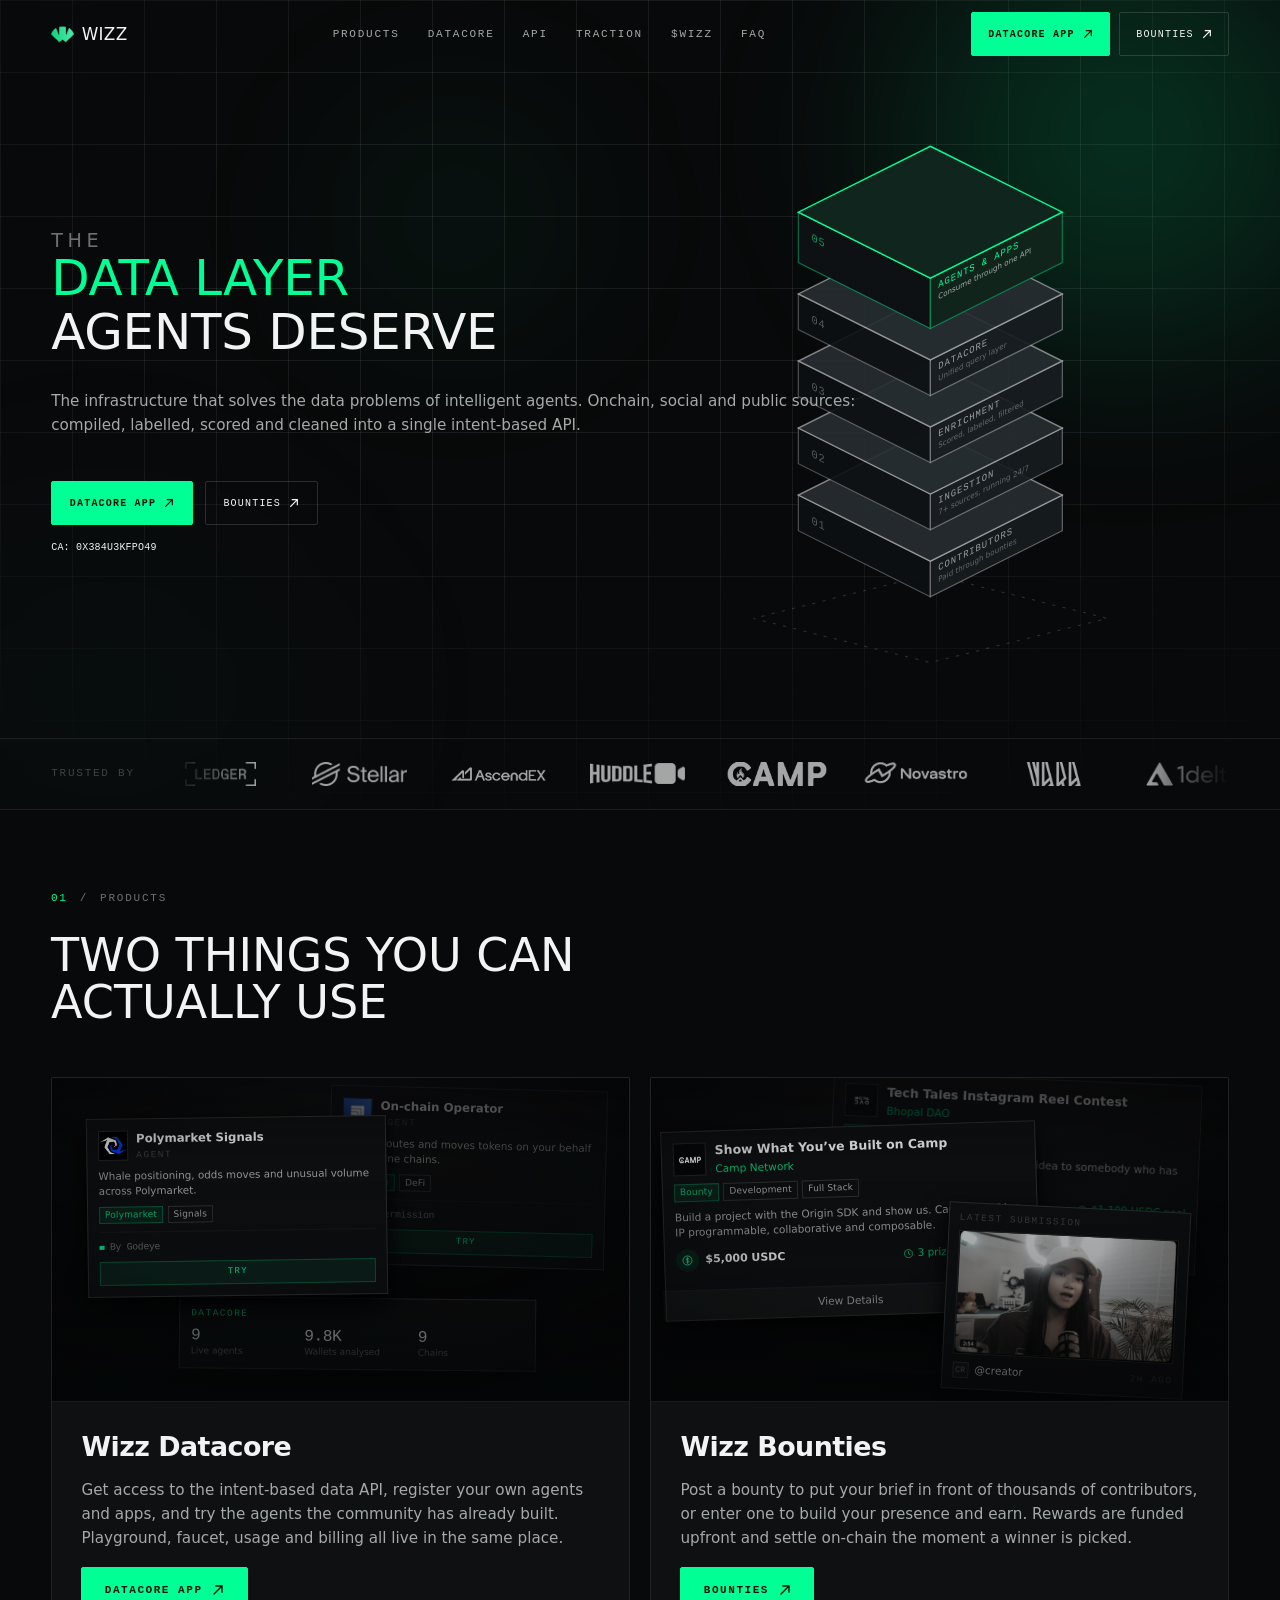
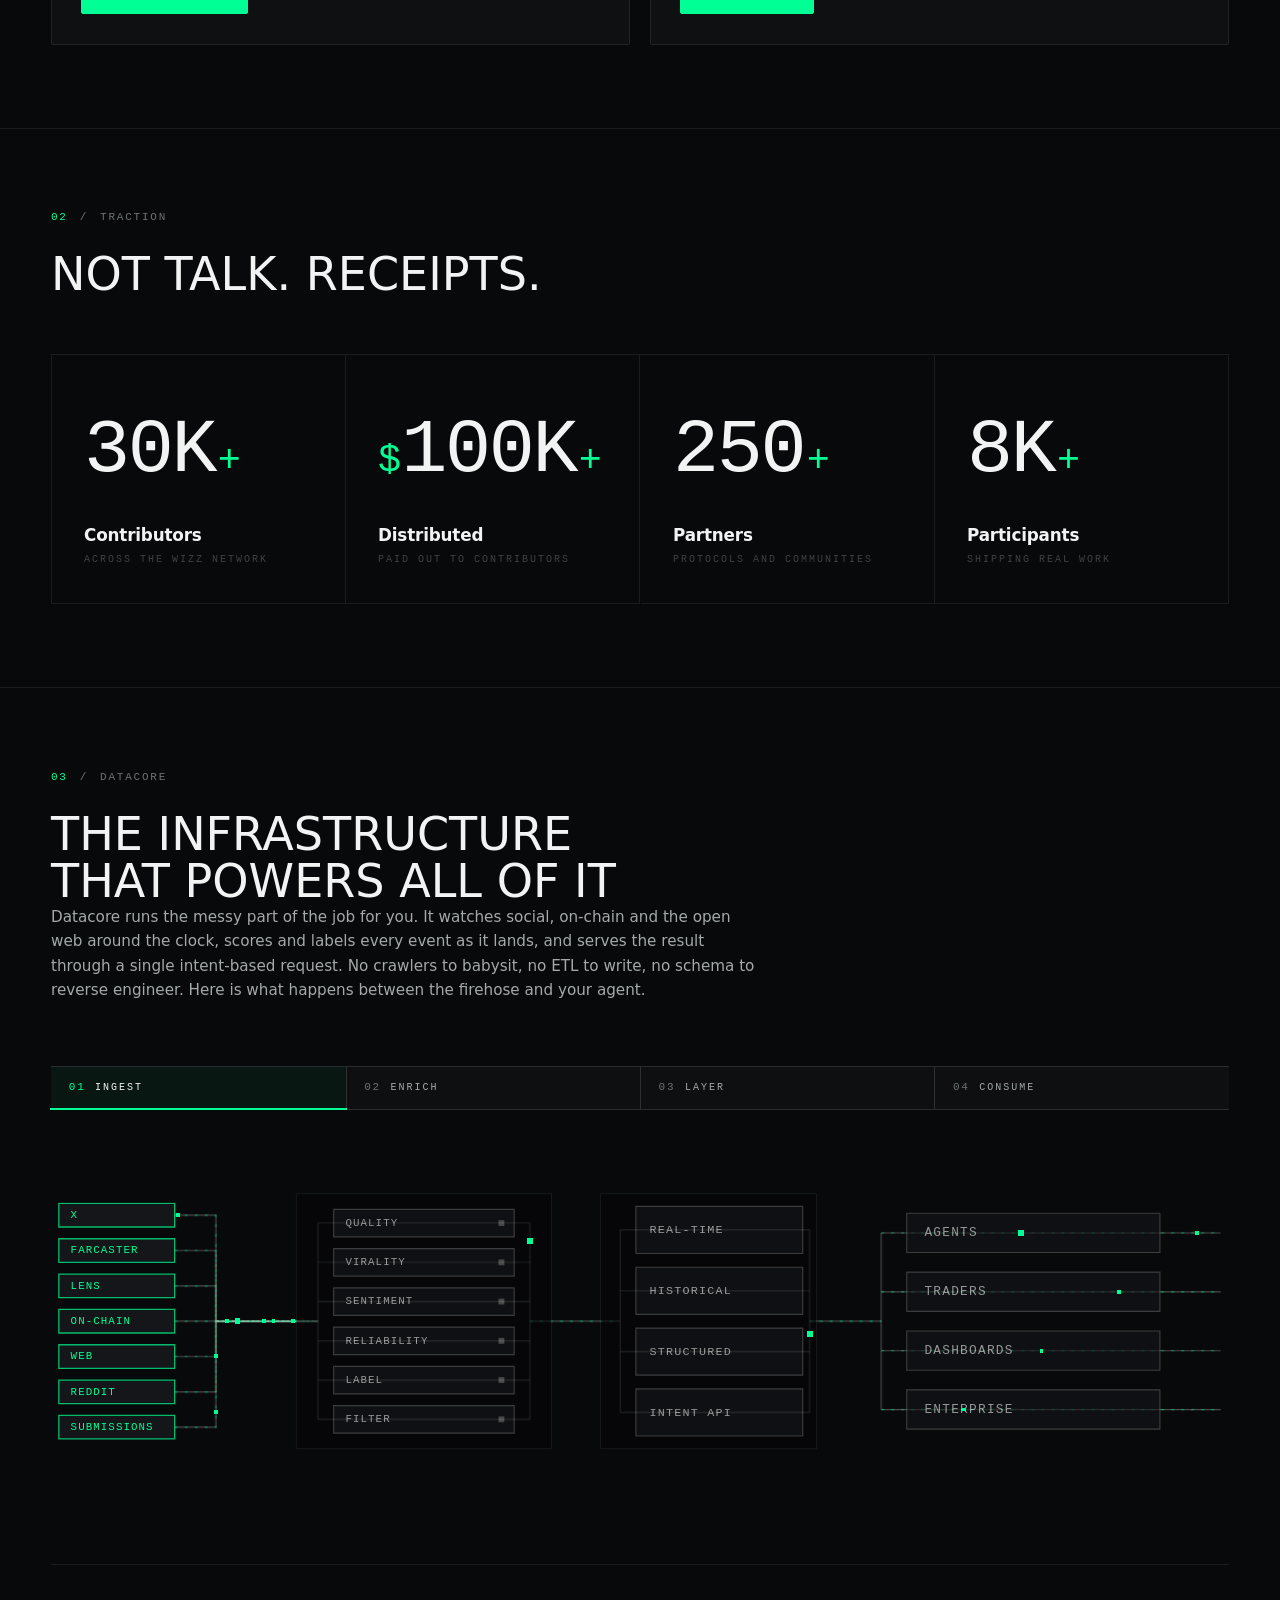
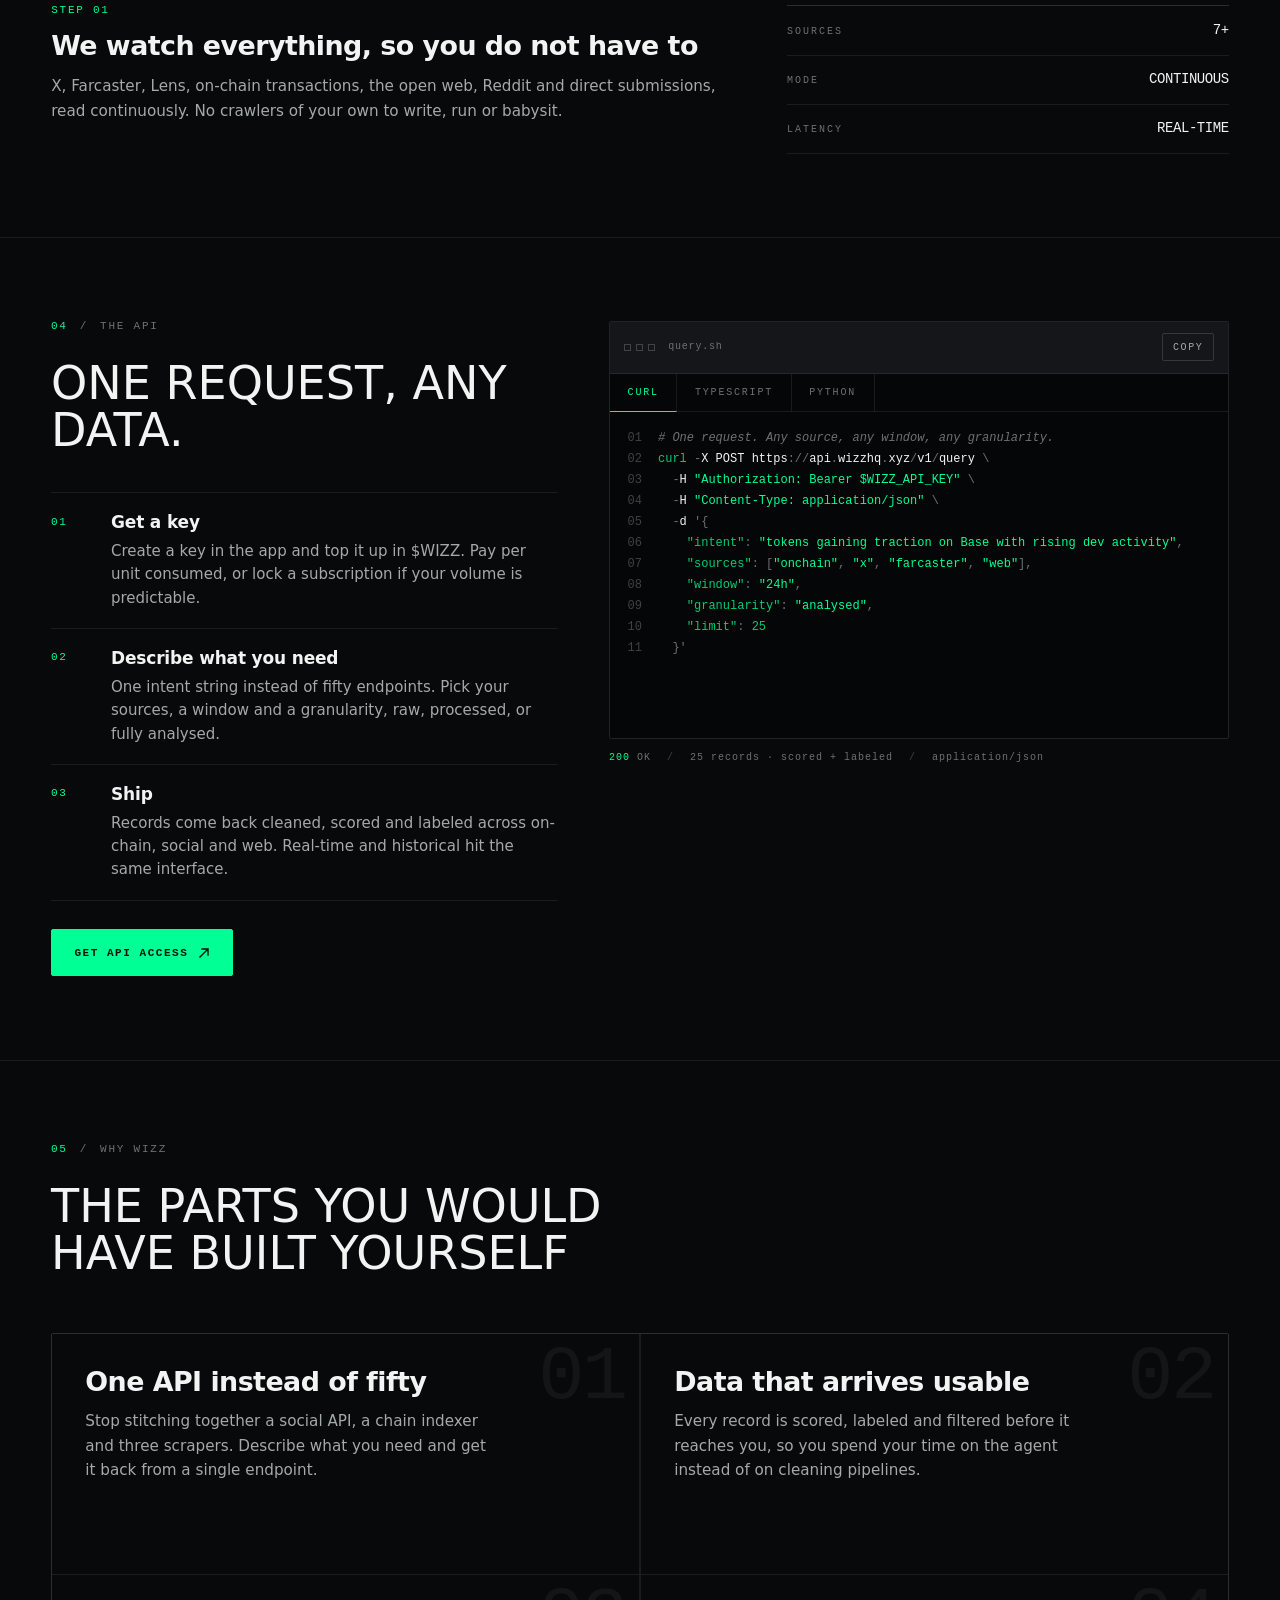
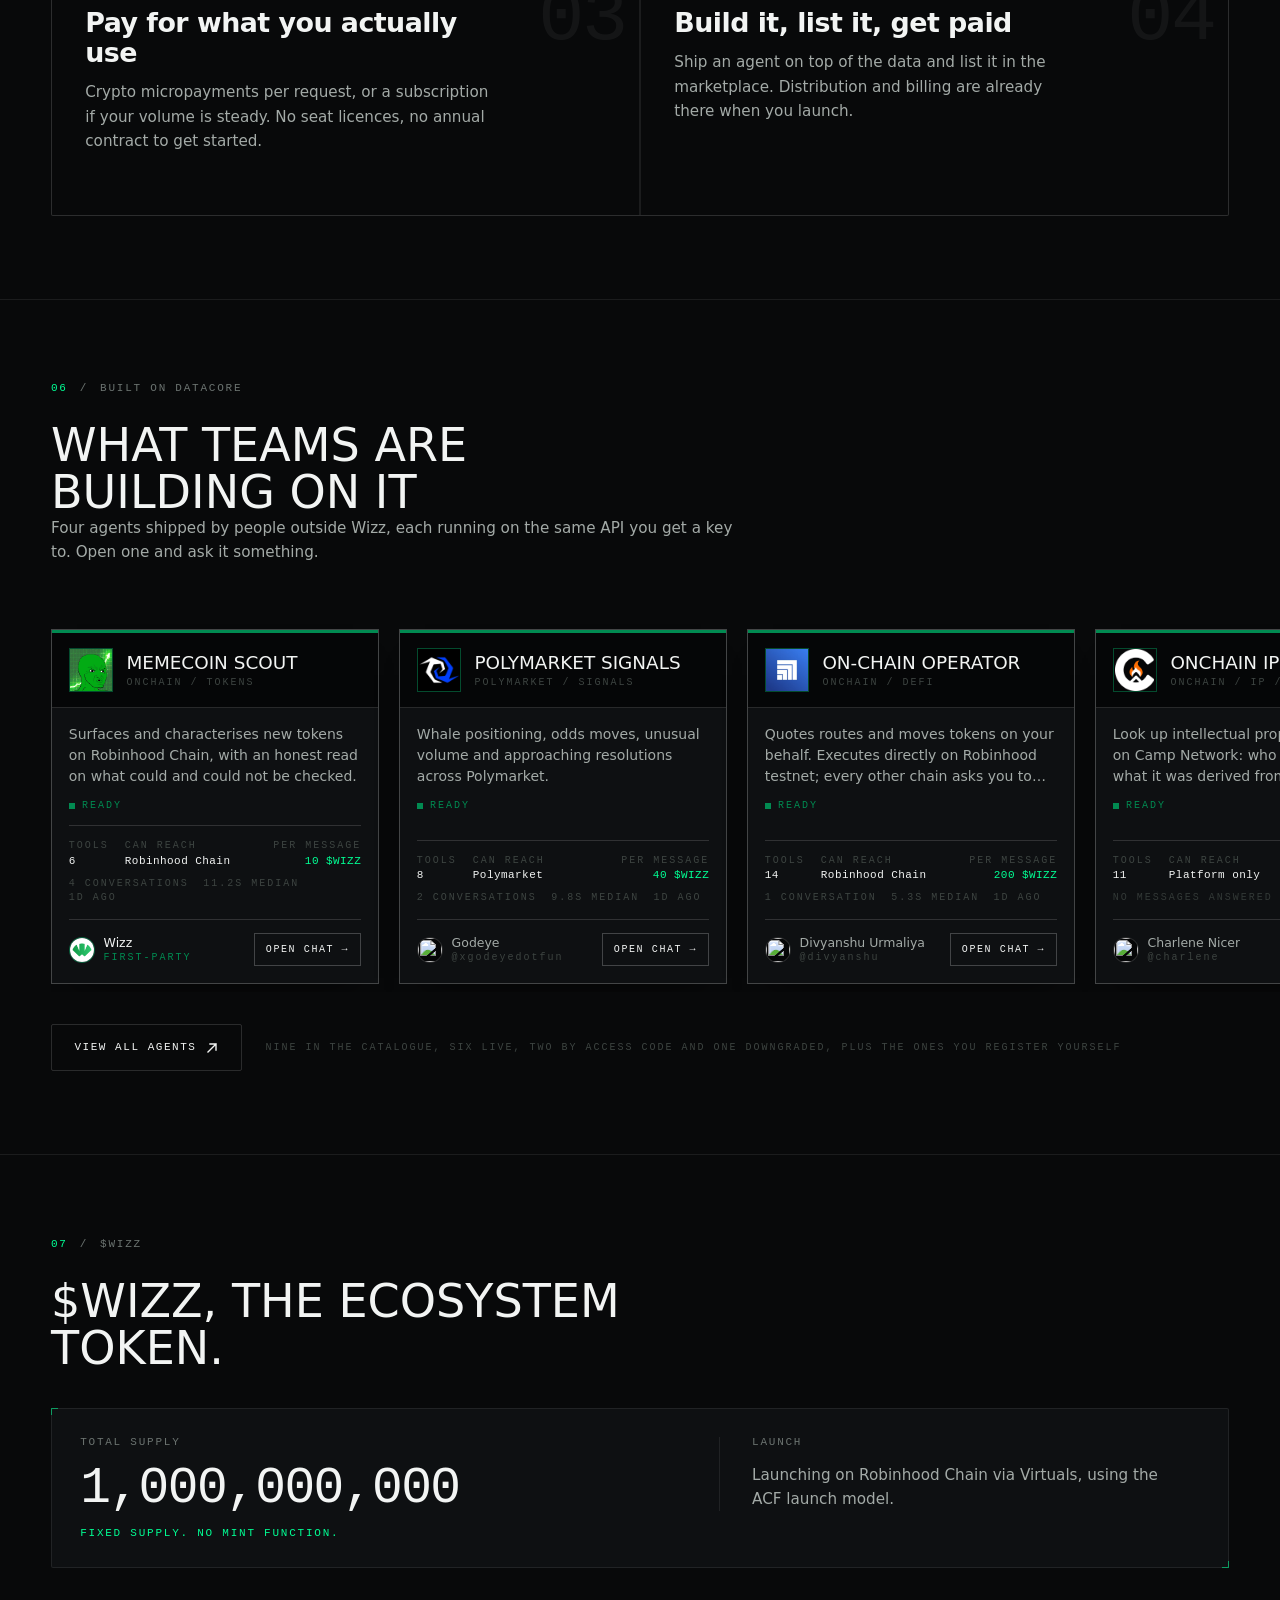
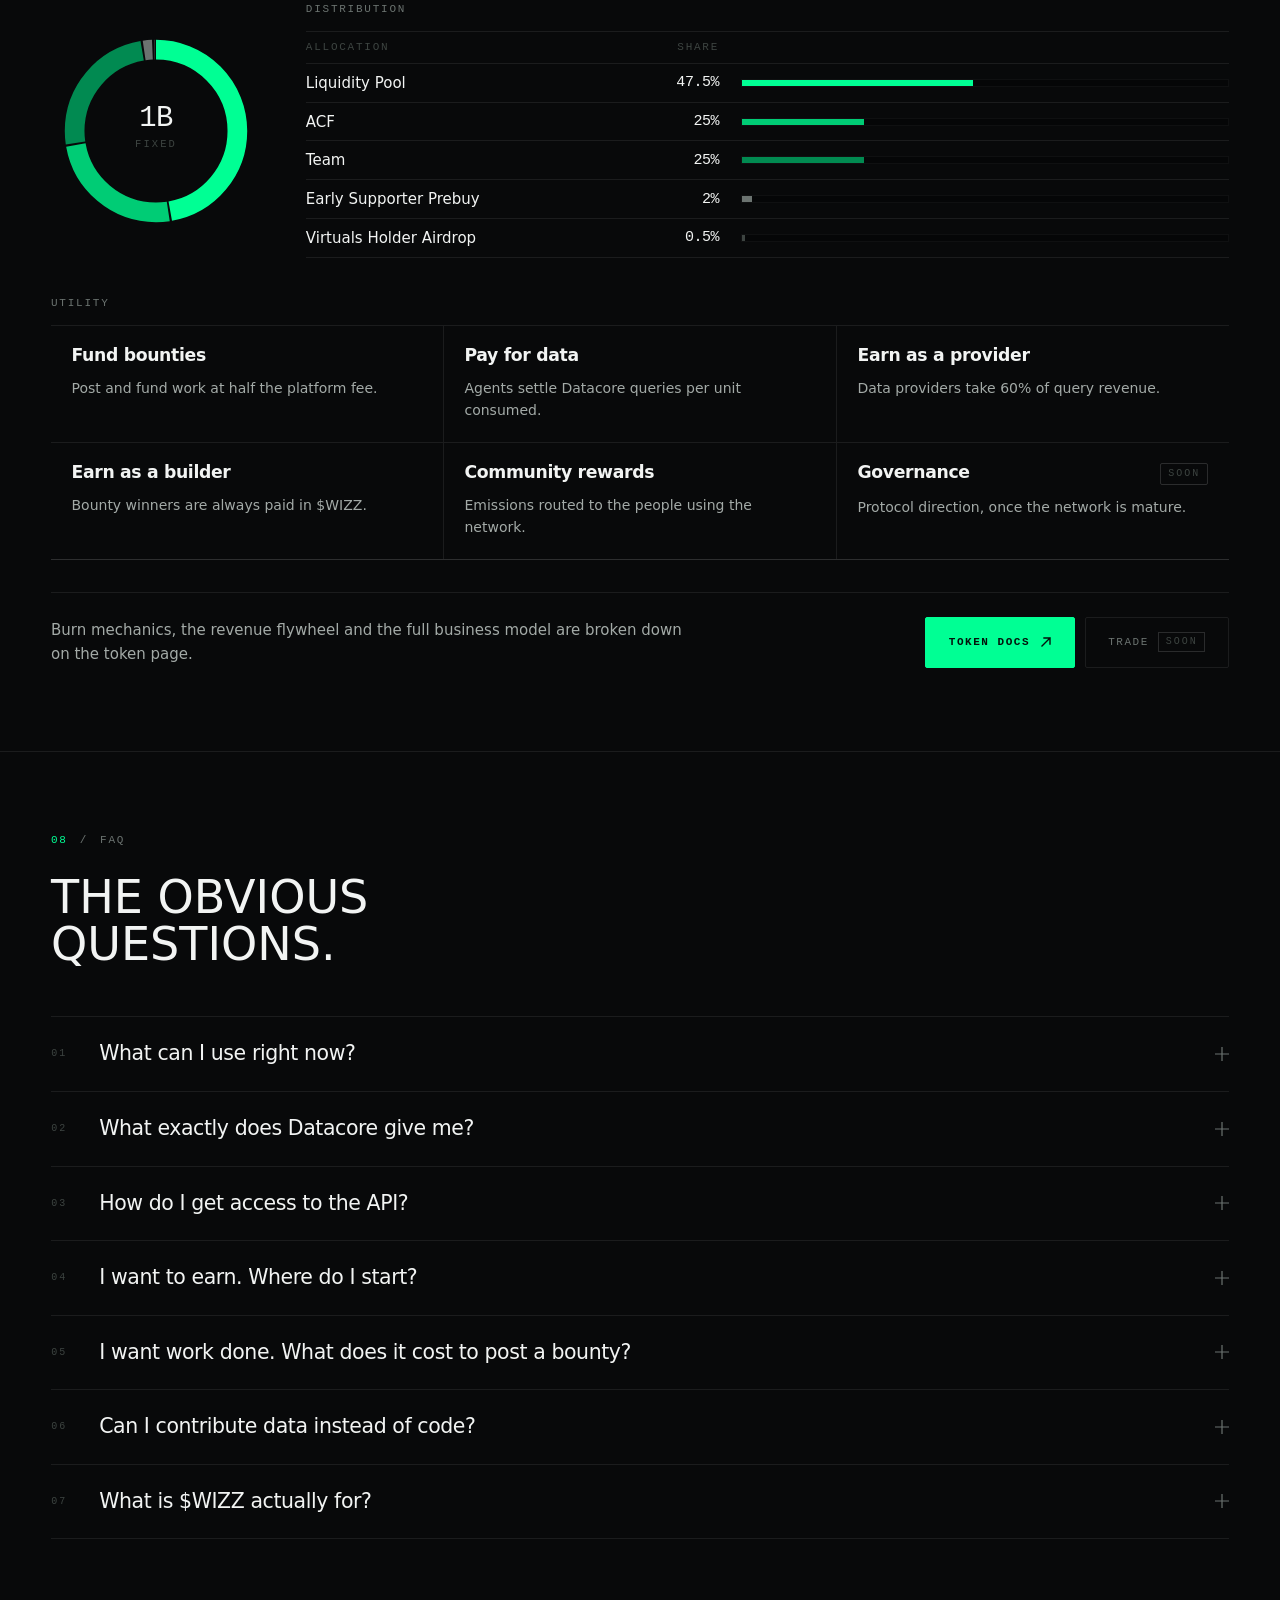
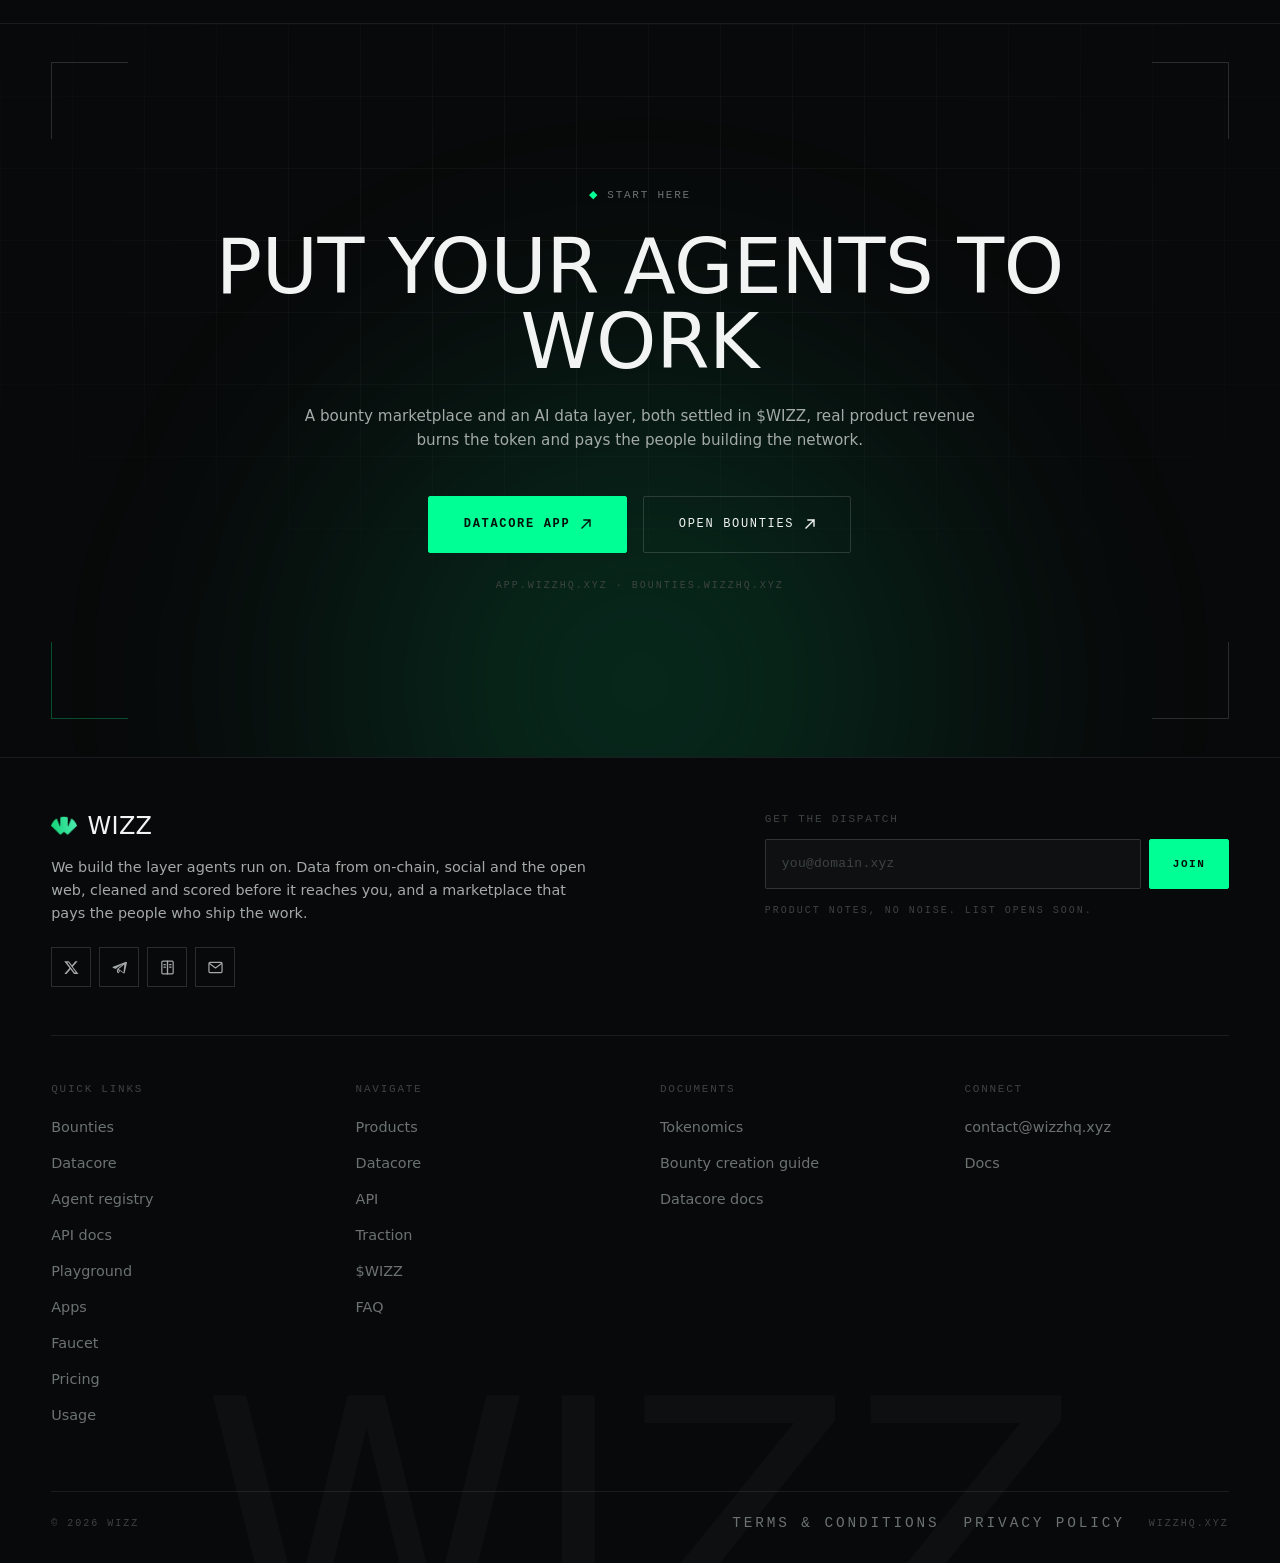
==== commit 2ef839f7: "Rename index (6).html to index.html" ====
--- a/index.html
+++ b/index.html
@@ -175,4 +175,4 @@
   font-style: normal;
 }
 
-/*# sourceMappingURL=[data-uri] */</style><meta content="width=device-width, initial-scale=1" name="viewport"/><meta charset="utf-8"/><title>Wizz, Infrastructure behind superintelligent agents</title><meta content="Wizz is a bounty marketplace plus an AI data layer, both settled in $WIZZ. Real product revenue continuously burns the token and rewards the people who use and build the network." name="description"/><meta content="Wizz,$WIZZ,AI agent economy,crypto data layer,on-chain data API,agent infrastructure,crypto bounties,Wizz Datacore,Robinhood Chain,Virtuals ACF" name="keywords"/><meta content="Wizz, Infrastructure behind superintelligent agents" property="og:title"/><meta content="Two working products, one token. A bounty marketplace that puts real work on-chain, and a data layer that feeds the agents consuming it." property="og:description"/><meta content="Wizz" property="og:site_name"/><meta content="website" property="og:type"/><meta content="summary_large_image" name="twitter:card"/><meta content="@WizzHQ" name="twitter:site"/><meta content="Wizz, Infrastructure behind superintelligent agents" name="twitter:title"/><meta content="A bounty marketplace plus an AI data layer, both settled in $WIZZ." name="twitter:description"/><link href="/favicon.ico" rel="icon" sizes="372x372" type="image/x-icon"/><link href="/favicon.ico" rel="icon" sizes="any"/><link href="/favicon-google.png" rel="icon" sizes="48x48" type="image/png"/><link href="/apple-touch-icon.png" rel="apple-touch-icon"/><meta name="next-size-adjust"/><link rel="stylesheet" href="reveal-fix.css"/></head><body class="__variable_1e4310 __variable_c3aa02 antialiased"><next-route-announcer style="position: absolute;"></next-route-announcer><div data-rk=""><style>[data-rk]{--rk-blurs-modalOverlay:blur(0px);--rk-fonts-body:SFRounded, ui-rounded, "SF Pro Rounded", -apple-system, BlinkMacSystemFont, "Segoe UI", Roboto, Helvetica, Arial, sans-serif, "Apple Color Emoji", "Segoe UI Emoji", "Segoe UI Symbol";--rk-radii-actionButton:9999px;--rk-radii-connectButton:12px;--rk-radii-menuButton:12px;--rk-radii-modal:24px;--rk-radii-modalMobile:28px;--rk-colors-accentColor:#3898FF;--rk-colors-accentColorForeground:#FFF;--rk-colors-actionButtonBorder:rgba(255, 255, 255, 0.04);--rk-colors-actionButtonBorderMobile:rgba(255, 255, 255, 0.08);--rk-colors-actionButtonSecondaryBackground:rgba(255, 255, 255, 0.08);--rk-colors-closeButton:rgba(224, 232, 255, 0.6);--rk-colors-closeButtonBackground:rgba(255, 255, 255, 0.08);--rk-colors-connectButtonBackground:#1A1B1F;--rk-colors-connectButtonBackgroundError:#FF494A;--rk-colors-connectButtonInnerBackground:linear-gradient(0deg, rgba(255, 255, 255, 0.075), rgba(255, 255, 255, 0.15));--rk-colors-connectButtonText:#FFF;--rk-colors-connectButtonTextError:#FFF;--rk-colors-connectionIndicator:#30E000;--rk-colors-downloadBottomCardBackground:linear-gradient(126deg, rgba(0, 0, 0, 0) 9.49%, rgba(120, 120, 120, 0.2) 71.04%), #1A1B1F;--rk-colors-downloadTopCardBackground:linear-gradient(126deg, rgba(120, 120, 120, 0.2) 9.49%, rgba(0, 0, 0, 0) 71.04%), #1A1B1F;--rk-colors-error:#FF494A;--rk-colors-generalBorder:rgba(255, 255, 255, 0.08);--rk-colors-generalBorderDim:rgba(255, 255, 255, 0.04);--rk-colors-menuItemBackground:rgba(224, 232, 255, 0.1);--rk-colors-modalBackdrop:rgba(0, 0, 0, 0.5);--rk-colors-modalBackground:#1A1B1F;--rk-colors-modalBorder:rgba(255, 255, 255, 0.08);--rk-colors-modalText:#FFF;--rk-colors-modalTextDim:rgba(224, 232, 255, 0.3);--rk-colors-modalTextSecondary:rgba(255, 255, 255, 0.6);--rk-colors-profileAction:rgba(224, 232, 255, 0.1);--rk-colors-profileActionHover:rgba(224, 232, 255, 0.2);--rk-colors-profileForeground:rgba(224, 232, 255, 0.05);--rk-colors-selectedOptionBorder:rgba(224, 232, 255, 0.1);--rk-colors-standby:#FFD641;--rk-shadows-connectButton:0px 4px 12px rgba(0, 0, 0, 0.1);--rk-shadows-dialog:0px 8px 32px rgba(0, 0, 0, 0.32);--rk-shadows-profileDetailsAction:0px 2px 6px rgba(37, 41, 46, 0.04);--rk-shadows-selectedOption:0px 2px 6px rgba(0, 0, 0, 0.24);--rk-shadows-selectedWallet:0px 2px 6px rgba(0, 0, 0, 0.24);--rk-shadows-walletLogo:0px 2px 16px rgba(0, 0, 0, 0.16);}</style><div class="Toastify"></div><div class="wizz-root"><a class="w-skip" href="#main">Skip to content</a><div aria-hidden="true" class="w-progress" style="width: 100%; transform: scaleX(0);"></div><nav aria-label="Primary" class="w-nav"><div class="w-shell w-nav-inner"><a aria-label="Wizz, home" class="w-nav-brand" href="#top"><img alt="" data-nimg="1" decoding="async" fetchpriority="high" height="26" src="images/newtheme/wizz-logo.png" style="color: transparent;" width="40"/><span class="w-nav-word">Wizz</span></a><div class="w-nav-links"><a class="w-mono w-nav-link" href="/#products">Products</a><a class="w-mono w-nav-link" href="/#datacore">Datacore</a><a class="w-mono w-nav-link" href="/#api">API</a><a class="w-mono w-nav-link" href="/#traction">Traction</a><a class="w-mono w-nav-link" href="/#token">$WIZZ</a><a class="w-mono w-nav-link" href="/#faq">FAQ</a></div><div class="w-nav-actions"><a class="w-btn w-btn-primary" href="https://wizzhq.xyz/signin?callbackUrl=https%3A%2F%2Fapp.wizzhq.xyz%2Fdatacore">Datacore App<svg aria-hidden="true" class="w-btn-arrow" fill="none" height="12" viewbox="0 0 12 12" width="12"><path d="M2 10L10 2M10 2H4M10 2V8" stroke="currentColor" stroke-linecap="square" stroke-width="1.4"></path></svg></a><a class="w-btn w-nav-cta-secondary" href="https://wizzhq.xyz/signin?callbackUrl=https%3A%2F%2Fapp.wizzhq.xyz%2Fdatacore">Bounties<svg aria-hidden="true" class="w-btn-arrow" fill="none" height="12" viewbox="0 0 12 12" width="12"><path d="M2 10L10 2M10 2H4M10 2V8" stroke="currentColor" stroke-linecap="square" stroke-width="1.4"></path></svg></a><button aria-expanded="false" aria-label="Open menu" class="w-nav-toggle" type="button"><span class="w-nav-toggle-bar"></span><span class="w-nav-toggle-bar"></span><span class="w-nav-toggle-bar"></span></button></div></div></nav><main id="main"><header class="w-hero" id="top"><div aria-hidden="true" class="w-grid-bg"></div><div aria-hidden="true" class="w-hero-wash w-hero-wash-a"></div><div aria-hidden="true" class="w-hero-wash w-hero-wash-b"></div><div aria-hidden="true" class="w-hero-wash w-hero-wash-c"></div><div aria-hidden="true" class="w-hero-stack"><svg class="w-hero-stack-svg" viewbox="0 0 420 540"><path class="w-hero-ground" d="M196,431.5 L364.84000000000003,473.71 L196,515.92 L27.159999999999997,473.71 Z"></path><g class="w-hero-slab-drift" style="animation-delay: -6.8s;"><g class="w-hero-slab" style="transform: translateY(8px);"><path class="w-hero-slab-hit" d="M196,285 L322,348 L196,411 L70,348 Z"></path><path class="w-hero-slab-side" d="M70,348 L196,411 L196,445 L70,382 Z"></path><path class="w-hero-slab-side w-hero-slab-side-r" d="M322,348 L196,411 L196,445 L322,382 Z"></path><path class="w-hero-slab-top" d="M196,285 L322,348 L196,411 L70,348 Z"></path><g transform="matrix(0.8944271909999159, 0.4472135954999579, 0, 1, 82.6, 354.3)"><text class="w-hero-slab-idx" x="0" y="21">01</text></g><g transform="matrix(0.8944271909999159, -0.4472135954999579, 0, 1, 203.56, 407.22)"><text class="w-hero-slab-name" x="0" y="13">Contributors</text><text class="w-hero-slab-note" x="0" y="24">Paid through bounties</text></g></g></g><g class="w-hero-slab-drift" style="animation-delay: -5.1s;"><g class="w-hero-slab" style="transform: translateY(8px);"><path class="w-hero-slab-hit" d="M196,221 L322,284 L196,347 L70,284 Z"></path><path class="w-hero-slab-side" d="M70,284 L196,347 L196,381 L70,318 Z"></path><path class="w-hero-slab-side w-hero-slab-side-r" d="M322,284 L196,347 L196,381 L322,318 Z"></path><path class="w-hero-slab-top" d="M196,221 L322,284 L196,347 L70,284 Z"></path><g transform="matrix(0.8944271909999159, 0.4472135954999579, 0, 1, 82.6, 290.3)"><text class="w-hero-slab-idx" x="0" y="21">02</text></g><g transform="matrix(0.8944271909999159, -0.4472135954999579, 0, 1, 203.56, 343.22)"><text class="w-hero-slab-name" x="0" y="13">Ingestion</text><text class="w-hero-slab-note" x="0" y="24">7+ sources, running 24/7</text></g></g></g><g class="w-hero-slab-drift" style="animation-delay: -3.4s;"><g class="w-hero-slab" style="transform: translateY(8px);"><path class="w-hero-slab-hit" d="M196,157 L322,220 L196,283 L70,220 Z"></path><path class="w-hero-slab-side" d="M70,220 L196,283 L196,317 L70,254 Z"></path><path class="w-hero-slab-side w-hero-slab-side-r" d="M322,220 L196,283 L196,317 L322,254 Z"></path><path class="w-hero-slab-top" d="M196,157 L322,220 L196,283 L70,220 Z"></path><g transform="matrix(0.8944271909999159, 0.4472135954999579, 0, 1, 82.6, 226.3)"><text class="w-hero-slab-idx" x="0" y="21">03</text></g><g transform="matrix(0.8944271909999159, -0.4472135954999579, 0, 1, 203.56, 279.22)"><text class="w-hero-slab-name" x="0" y="13">Enrichment</text><text class="w-hero-slab-note" x="0" y="24">Scored, labeled, filtered</text></g></g></g><g class="w-hero-slab-drift" style="animation-delay: -1.7s;"><g class="w-hero-slab" style="transform: translateY(8px);"><path class="w-hero-slab-hit" d="M196,93 L322,156 L196,219 L70,156 Z"></path><path class="w-hero-slab-side" d="M70,156 L196,219 L196,253 L70,190 Z"></path><path class="w-hero-slab-side w-hero-slab-side-r" d="M322,156 L196,219 L196,253 L322,190 Z"></path><path class="w-hero-slab-top" d="M196,93 L322,156 L196,219 L70,156 Z"></path><g transform="matrix(0.8944271909999159, 0.4472135954999579, 0, 1, 82.6, 162.3)"><text class="w-hero-slab-idx" x="0" y="21">04</text></g><g transform="matrix(0.8944271909999159, -0.4472135954999579, 0, 1, 203.56, 215.22)"><text class="w-hero-slab-name" x="0" y="13">Datacore</text><text class="w-hero-slab-note" x="0" y="24">Unified query layer</text></g></g></g><g class="w-hero-slab-drift" style="animation-delay: 0s;"><g class="w-hero-slab is-on" style="transform: translateY(-6px);"><path class="w-hero-slab-hit" d="M196,29 L322,92 L196,155 L70,92 Z"></path><path class="w-hero-slab-side" d="M70,92 L196,155 L196,203 L70,140 Z"></path><path class="w-hero-slab-side w-hero-slab-side-r" d="M322,92 L196,155 L196,203 L322,140 Z"></path><path class="w-hero-slab-top" d="M196,29 L322,92 L196,155 L70,92 Z"></path><g transform="matrix(0.8944271909999159, 0.4472135954999579, 0, 1, 82.6, 98.3)"><text class="w-hero-slab-idx" x="0" y="21">05</text></g><g transform="matrix(0.8944271909999159, -0.4472135954999579, 0, 1, 203.56, 151.22)"><text class="w-hero-slab-name" x="0" y="13">Agents &amp; apps</text><text class="w-hero-slab-note" x="0" y="24">Consume through one API</text></g></g></g></svg></div><div aria-hidden="true" class="w-hero-veil"></div><div class="w-shell w-hero-inner"><h1 class="w-display"><span class="w-hero-line"><span class="w-hero-line-in w-hero-lead" style="animation-delay: 0.02s;">The</span></span><span class="w-hero-line"><span class="w-hero-line-in" style="animation-delay: 0.06s;"><span class="w-hero-hl">data layer</span></span></span><span class="w-hero-line"><span class="w-hero-line-in" style="animation-delay: 0.14s;">agents deserve</span></span></h1><p class="w-body w-hero-sub w-hero-rise" style="animation-delay: 0.3s;">The infrastructure that solves the data problems of intelligent agents. Onchain, social and public sources: compiled, labelled, scored and cleaned into a single intent-based API.</p><div class="w-hero-cta w-hero-rise" style="animation-delay: 0.38s;"><a class="w-btn w-btn-primary" href="https://wizzhq.xyz/signin?callbackUrl=https%3A%2F%2Fapp.wizzhq.xyz%2Fdatacore">Datacore App<svg aria-hidden="true" class="w-btn-arrow" fill="none" height="12" viewbox="0 0 12 12" width="12"><path d="M2 10L10 2M10 2H4M10 2V8" stroke="currentColor" stroke-linecap="square" stroke-width="1.4"></path></svg></a><a class="w-btn" href="https://wizzhq.xyz/signin?callbackUrl=https%3A%2F%2Fapp.wizzhq.xyz%2Fdatacore">Bounties<svg aria-hidden="true" class="w-btn-arrow" fill="none" height="12" viewbox="0 0 12 12" width="12"><path d="M2 10L10 2M10 2H4M10 2V8" stroke="currentColor" stroke-linecap="square" stroke-width="1.4"></path></svg></a></div></div><div class="w-rule"></div><div class="w-shell w-hero-partners"><span class="w-mono w-hero-partners-label">Trusted by</span><div class="w-marquee-mask"><div class="w-marquee-track w-hero-partners-track"><div aria-hidden="false" class="w-hero-partner"><img alt="Ledger" data-nimg="1" decoding="async" height="26" loading="lazy" src="images/newtheme/partners/ledger.png" style="color: transparent;" width="104"/></div><div aria-hidden="false" class="w-hero-partner"><img alt="Stellar" data-nimg="1" decoding="async" height="26" loading="lazy" src="images/newtheme/partners/stellar.png" style="color: transparent;" width="104"/></div><div aria-hidden="false" class="w-hero-partner"><img alt="AscendEX" data-nimg="1" decoding="async" height="26" loading="lazy" src="images/newtheme/partners/ascendex.png" style="color: transparent;" width="104"/></div><div aria-hidden="false" class="w-hero-partner"><img alt="Huddle01" data-nimg="1" decoding="async" height="26" loading="lazy" src="images/newtheme/partners/huddle01.png" style="color: transparent;" width="104"/></div><div aria-hidden="false" class="w-hero-partner"><img alt="Camp Network" data-nimg="1" decoding="async" height="26" loading="lazy" src="images/newtheme/partners/camp.png" style="color: transparent; transform: scale(1.05);" width="104"/></div><div aria-hidden="false" class="w-hero-partner"><img alt="Novastro" data-nimg="1" decoding="async" height="26" loading="lazy" src="images/newtheme/partners/novastro.png" style="color: transparent; transform: scale(1.28);" width="104"/></div><div aria-hidden="false" class="w-hero-partner"><img alt="Vara" data-nimg="1" decoding="async" height="26" loading="lazy" src="images/newtheme/partners/vara.png" style="color: transparent; transform: scale(1.6);" width="104"/></div><div aria-hidden="false" class="w-hero-partner"><img alt="1delta" data-nimg="1" decoding="async" height="26" loading="lazy" src="images/newtheme/partners/1delta.png" style="color: transparent;" width="104"/></div><div aria-hidden="false" class="w-hero-partner"><img alt="Neurolov" data-nimg="1" decoding="async" height="26" loading="lazy" src="images/newtheme/partners/neurolov.png" style="color: transparent;" width="104"/></div><div aria-hidden="false" class="w-hero-partner"><img alt="OrbitX" data-nimg="1" decoding="async" height="26" loading="lazy" src="images/newtheme/partners/orbitx.png" style="color: transparent;" width="104"/></div><div aria-hidden="false" class="w-hero-partner"><img alt="Axicov" data-nimg="1" decoding="async" height="26" loading="lazy" src="images/newtheme/partners/axicov.png" style="color: transparent; transform: scale(2);" width="104"/></div><div aria-hidden="false" class="w-hero-partner"><img alt="Alpenium" data-nimg="1" decoding="async" height="26" loading="lazy" src="images/newtheme/partners/alpenium.png" style="color: transparent;" width="104"/></div><div aria-hidden="false" class="w-hero-partner"><img alt="ChimpX" data-nimg="1" decoding="async" height="26" loading="lazy" src="images/newtheme/partners/chimpx.png" style="color: transparent; transform: scale(1.22);" width="104"/></div><div aria-hidden="false" class="w-hero-partner"><img alt="Unhosted" data-nimg="1" decoding="async" height="26" loading="lazy" src="images/newtheme/partners/unhosted.png" style="color: transparent; transform: scale(1.5);" width="104"/></div><div aria-hidden="false" class="w-hero-partner"><img alt="AITV" data-nimg="1" decoding="async" height="26" loading="lazy" src="images/newtheme/partners/aitv.png" style="color: transparent; transform: scale(1.12);" width="104"/></div><div aria-hidden="false" class="w-hero-partner"><img alt="Elsa" data-nimg="1" decoding="async" height="26" loading="lazy" src="images/newtheme/partners/elsa.png" style="color: transparent;" width="104"/></div><div aria-hidden="false" class="w-hero-partner"><img alt="MitAir" data-nimg="1" decoding="async" height="26" loading="lazy" src="images/newtheme/partners/mitair.png" style="color: transparent; transform: scale(1.15);" width="104"/></div><div aria-hidden="false" class="w-hero-partner"><img alt="Coexegro" data-nimg="1" decoding="async" height="26" loading="lazy" src="images/newtheme/partners/coexegro.png" style="color: transparent; transform: scale(1.35);" width="104"/></div><div aria-hidden="false" class="w-hero-partner"><img alt="Re" data-nimg="1" decoding="async" height="26" loading="lazy" src="images/newtheme/partners/re.png" style="color: transparent; transform: scale(1.15);" width="104"/></div><div aria-hidden="true" class="w-hero-partner"><img alt="Ledger" data-nimg="1" decoding="async" height="26" loading="lazy" src="images/newtheme/partners/ledger.png" style="color: transparent;" width="104"/></div><div aria-hidden="true" class="w-hero-partner"><img alt="Stellar" data-nimg="1" decoding="async" height="26" loading="lazy" src="images/newtheme/partners/stellar.png" style="color: transparent;" width="104"/></div><div aria-hidden="true" class="w-hero-partner"><img alt="AscendEX" data-nimg="1" decoding="async" height="26" loading="lazy" src="images/newtheme/partners/ascendex.png" style="color: transparent;" width="104"/></div><div aria-hidden="true" class="w-hero-partner"><img alt="Huddle01" data-nimg="1" decoding="async" height="26" loading="lazy" src="images/newtheme/partners/huddle01.png" style="color: transparent;" width="104"/></div><div aria-hidden="true" class="w-hero-partner"><img alt="Camp Network" data-nimg="1" decoding="async" height="26" loading="lazy" src="images/newtheme/partners/camp.png" style="color: transparent; transform: scale(1.05);" width="104"/></div><div aria-hidden="true" class="w-hero-partner"><img alt="Novastro" data-nimg="1" decoding="async" height="26" loading="lazy" src="images/newtheme/partners/novastro.png" style="color: transparent; transform: scale(1.28);" width="104"/></div><div aria-hidden="true" class="w-hero-partner"><img alt="Vara" data-nimg="1" decoding="async" height="26" loading="lazy" src="images/newtheme/partners/vara.png" style="color: transparent; transform: scale(1.6);" width="104"/></div><div aria-hidden="true" class="w-hero-partner"><img alt="1delta" data-nimg="1" decoding="async" height="26" loading="lazy" src="images/newtheme/partners/1delta.png" style="color: transparent;" width="104"/></div><div aria-hidden="true" class="w-hero-partner"><img alt="Neurolov" data-nimg="1" decoding="async" height="26" loading="lazy" src="images/newtheme/partners/neurolov.png" style="color: transparent;" width="104"/></div><div aria-hidden="true" class="w-hero-partner"><img alt="OrbitX" data-nimg="1" decoding="async" height="26" loading="lazy" src="images/newtheme/partners/orbitx.png" style="color: transparent;" width="104"/></div><div aria-hidden="true" class="w-hero-partner"><img alt="Axicov" data-nimg="1" decoding="async" height="26" loading="lazy" src="images/newtheme/partners/axicov.png" style="color: transparent; transform: scale(2);" width="104"/></div><div aria-hidden="true" class="w-hero-partner"><img alt="Alpenium" data-nimg="1" decoding="async" height="26" loading="lazy" src="images/newtheme/partners/alpenium.png" style="color: transparent;" width="104"/></div><div aria-hidden="true" class="w-hero-partner"><img alt="ChimpX" data-nimg="1" decoding="async" height="26" loading="lazy" src="images/newtheme/partners/chimpx.png" style="color: transparent; transform: scale(1.22);" width="104"/></div><div aria-hidden="true" class="w-hero-partner"><img alt="Unhosted" data-nimg="1" decoding="async" height="26" loading="lazy" src="images/newtheme/partners/unhosted.png" style="color: transparent; transform: scale(1.5);" width="104"/></div><div aria-hidden="true" class="w-hero-partner"><img alt="AITV" data-nimg="1" decoding="async" height="26" loading="lazy" src="images/newtheme/partners/aitv.png" style="color: transparent; transform: scale(1.12);" width="104"/></div><div aria-hidden="true" class="w-hero-partner"><img alt="Elsa" data-nimg="1" decoding="async" height="26" loading="lazy" src="images/newtheme/partners/elsa.png" style="color: transparent;" width="104"/></div><div aria-hidden="true" class="w-hero-partner"><img alt="MitAir" data-nimg="1" decoding="async" height="26" loading="lazy" src="images/newtheme/partners/mitair.png" style="color: transparent; transform: scale(1.15);" width="104"/></div><div aria-hidden="true" class="w-hero-partner"><img alt="Coexegro" data-nimg="1" decoding="async" height="26" loading="lazy" src="images/newtheme/partners/coexegro.png" style="color: transparent; transform: scale(1.35);" width="104"/></div><div aria-hidden="true" class="w-hero-partner"><img alt="Re" data-nimg="1" decoding="async" height="26" loading="lazy" src="images/newtheme/partners/re.png" style="color: transparent; transform: scale(1.15);" width="104"/></div></div></div></div><div class="w-rule"></div></header><section class="w-section" id="products"><div class="w-shell"><div class="w-reveal" style="text-align: left; max-width: 56rem;"><div class="w-sec-index w-mono"><b>01</b><span aria-hidden="true">/</span><span>PRODUCTS</span></div><h2 class="w-h2 w-sec-title">Two things you can actually use</h2></div><div class="w-pd-grid"><div class="w-reveal w-pd-col" style="transition-delay: 0ms;"><article class="w-pd-card"><div aria-hidden="true" class="w-pd-shot"><div class="w-pd-scene w-pd-scene-dc"><div class="w-pd-layer w-pd-dc-1 is-back"><div class="w-pd-ac"><div class="w-pd-ac-head"><span class="w-pd-ac-tile has-logo"><img alt="" class="w-pd-ac-logo" src="images/supermissionlogo.png"/></span><span class="w-pd-ac-ident"><span class="w-pd-ac-name">On-chain Operator</span><span class="w-mono-sm w-pd-ac-kind">AGENT</span></span></div><p class="w-pd-ac-desc">Quotes routes and moves tokens on your behalf across nine chains.</p><div class="w-pd-ac-tags"><span class="w-pd-pill is-acc">On-chain</span><span class="w-pd-pill">DeFi</span></div><div class="w-pd-ac-stat"><span class="w-pd-ac-dot"></span><span class="w-num w-pd-ac-num">By Supermission</span></div><div class="w-pd-fauxbtn">Try</div></div></div><div class="w-pd-layer w-pd-dc-3 is-front"><div class="w-pd-ac"><div class="w-pd-ac-head"><span class="w-pd-ac-tile has-logo"><img alt="" class="w-pd-ac-logo" src="images/godeyelogo.jpg"/></span><span class="w-pd-ac-ident"><span class="w-pd-ac-name">Polymarket Signals</span><span class="w-mono-sm w-pd-ac-kind">AGENT</span></span></div><p class="w-pd-ac-desc">Whale positioning, odds moves and unusual volume across Polymarket.</p><div class="w-pd-ac-tags"><span class="w-pd-pill is-acc">Polymarket</span><span class="w-pd-pill">Signals</span></div><div class="w-pd-ac-stat"><span class="w-pd-ac-dot"></span><span class="w-num w-pd-ac-num">By Godeye</span></div><div class="w-pd-fauxbtn">Try</div></div></div><div class="w-pd-layer w-pd-dc-stats is-mid"><div class="w-pd-stats"><span class="w-mono-sm w-pd-stats-label">DATACORE</span><div class="w-pd-stats-grid"><span class="w-pd-stat"><span class="w-num w-pd-stat-v">9</span><span class="w-pd-stat-k">Live agents</span></span><span class="w-pd-stat"><span class="w-num w-pd-stat-v">9.8K</span><span class="w-pd-stat-k">Wallets analysed</span></span><span class="w-pd-stat"><span class="w-num w-pd-stat-v">9</span><span class="w-pd-stat-k">Chains</span></span></div></div></div><span class="w-pd-veil"></span></div></div><div class="w-pd-copy"><h3 class="w-h3 w-pd-name">Wizz Datacore</h3><p class="w-body w-pd-body">Get access to the intent-based data API, register your own agents and apps, and try the agents the community has already built. Playground, faucet, usage and billing all live in the same place.</p><a class="w-btn w-btn-primary w-pd-cta" href="https://wizzhq.xyz/signin?callbackUrl=https%3A%2F%2Fapp.wizzhq.xyz%2Fdatacore">Datacore App<svg aria-hidden="true" class="w-btn-arrow" fill="none" height="12" viewbox="0 0 12 12" width="12"><path d="M2 10L10 2M10 2H4M10 2V8" stroke="currentColor" stroke-linecap="square" stroke-width="1.4"></path></svg></a></div></article></div><div class="w-reveal w-pd-col" style="transition-delay: 100ms;"><article class="w-pd-card"><div aria-hidden="true" class="w-pd-shot"><div class="w-pd-scene w-pd-scene-bt"><div class="w-pd-layer w-pd-bt-1 is-back"><div class="w-pd-bt-card"><div class="w-pd-bt-inner"><div class="w-pd-bt-head"><span class="w-pd-bt-logo"><img alt="" class="w-pd-bt-logo-img" data-nimg="1" decoding="async" height="56" loading="lazy" src="images/newtheme/partners/bhopaldao.png" style="color: transparent;" width="56"/></span><span class="w-pd-bt-ident"><span class="w-pd-bt-title">Tech Tales Instagram Reel Contest</span><span class="w-pd-bt-org">Bhopal DAO</span></span></div><div class="w-pd-bt-tags"><span class="w-pd-pill is-acc">Bounty</span><span class="w-pd-pill">Content</span></div><p class="w-pd-bt-desc">Make a reel that explains one Web3 idea to somebody who has never touched a wallet.</p><div class="w-pd-bt-stats"><span class="w-pd-bt-stat"><span class="w-pd-bt-glyph"><svg fill="none" stroke="currentColor" stroke-width="1.7" viewbox="0 0 24 24"><circle cx="9.5" cy="8" r="3.2"></circle><path d="M3.6 19c0-3.1 2.6-5 5.9-5s5.9 1.9 5.9 5" stroke-linecap="round"></path><path d="M16.4 5.4a3.2 3.2 0 0 1 0 5.2M17 14.2c2.2.5 3.6 2.2 3.6 4.8" stroke-linecap="round"></path></svg></span><span class="w-pd-bt-subs">15 Submissions</span></span><span class="w-pd-bt-left"><span class="w-pd-bt-clock"><svg fill="none" stroke="currentColor" stroke-width="1.8" viewbox="0 0 24 24"><circle cx="12" cy="12" r="8.6"></circle><path d="M12 7.2V12l3.2 2" stroke-linecap="round" stroke-linejoin="round"></path></svg></span>$1,100 USDC pool</span></div><div class="w-pd-bt-action">View Details</div></div></div></div><div class="w-pd-layer w-pd-bt-2 is-front"><div class="w-pd-bt-card"><div class="w-pd-bt-inner"><div class="w-pd-bt-head"><span class="w-pd-bt-logo"><img alt="" class="w-pd-bt-logo-img" data-nimg="1" decoding="async" height="56" loading="lazy" src="images/newtheme/partners/camp.png" style="color: transparent;" width="56"/></span><span class="w-pd-bt-ident"><span class="w-pd-bt-title">Show What You’ve Built on Camp</span><span class="w-pd-bt-org">Camp Network</span></span></div><div class="w-pd-bt-tags"><span class="w-pd-pill is-acc">Bounty</span><span class="w-pd-pill">Development</span><span class="w-pd-pill">Full Stack</span></div><p class="w-pd-bt-desc">Build a project with the Origin SDK and show us. Camp is making IP programmable, collaborative and composable.</p><div class="w-pd-bt-stats"><span class="w-pd-bt-stat"><span class="w-pd-bt-glyph"><svg fill="none" stroke="currentColor" stroke-width="1.7" viewbox="0 0 24 24"><circle cx="12" cy="12" r="8.6"></circle><path d="M14.4 9.2a2.8 2.8 0 0 0-2.4-1.2c-1.4 0-2.4.8-2.4 1.9 0 2.6 5 1.3 5 3.9 0 1.1-1 2-2.6 2a2.9 2.9 0 0 1-2.5-1.3M12 6.4v11.2" stroke-linecap="round"></path></svg></span><span class="w-pd-bt-subs">$5,000 USDC</span></span><span class="w-pd-bt-left"><span class="w-pd-bt-clock"><svg fill="none" stroke="currentColor" stroke-width="1.8" viewbox="0 0 24 24"><circle cx="12" cy="12" r="8.6"></circle><path d="M12 7.2V12l3.2 2" stroke-linecap="round" stroke-linejoin="round"></path></svg></span>3 prizes + 2 bonuses</span></div><div class="w-pd-bt-action">View Details</div></div></div></div><div class="w-pd-layer w-pd-bt-3 is-front"><div class="w-pd-sub"><span class="w-mono-sm w-pd-sub-label">LATEST SUBMISSION</span><span class="w-pd-sub-shot"><img alt="" data-nimg="fill" decoding="async" loading="lazy" src="images/submission-preview.jpg" style="position: absolute; height: 100%; width: 100%; inset: 0px; object-fit: cover; color: transparent;"/></span><span class="w-pd-sub-by"><span class="w-pd-sub-av">CR</span><span class="w-pd-sub-handle">@creator</span><span class="w-mono-sm w-pd-sub-time">2H AGO</span></span></div></div><span class="w-pd-veil"></span></div></div><div class="w-pd-copy"><h3 class="w-h3 w-pd-name">Wizz Bounties</h3><p class="w-body w-pd-body">Post a bounty to put your brief in front of thousands of contributors, or enter one to build your presence and earn. Rewards are funded upfront and settle on-chain the moment a winner is picked.</p><a class="w-btn w-btn-primary w-pd-cta" href="https://wizzhq.xyz/signin?callbackUrl=https%3A%2F%2Fapp.wizzhq.xyz%2Fdatacore">Bounties<svg aria-hidden="true" class="w-btn-arrow" fill="none" height="12" viewbox="0 0 12 12" width="12"><path d="M2 10L10 2M10 2H4M10 2V8" stroke="currentColor" stroke-linecap="square" stroke-width="1.4"></path></svg></a></div></article></div></div></div></section><div class="w-rule"></div><section class="w-section" id="traction"><div class="w-shell"><div class="w-reveal" style="text-align: left; max-width: 56rem;"><div class="w-sec-index w-mono"><b>02</b><span aria-hidden="true">/</span><span>TRACTION</span></div><h2 class="w-h2 w-sec-title">Not talk. Receipts.</h2></div><div class="w-tr-grid"><div class="w-reveal w-tr-cell" style="transition-delay: 0ms;"><div><div class="w-tr-value w-num">0K<span class="w-tr-affix">+</span></div><div class="w-tr-label">Contributors</div><div class="w-mono-sm w-tr-note">Across the Wizz network</div></div></div><div class="w-reveal w-tr-cell" style="transition-delay: 80ms;"><div><div class="w-tr-value w-num"><span class="w-tr-affix">$</span>0K<span class="w-tr-affix">+</span></div><div class="w-tr-label">Distributed</div><div class="w-mono-sm w-tr-note">Paid out to contributors</div></div></div><div class="w-reveal w-tr-cell" style="transition-delay: 160ms;"><div><div class="w-tr-value w-num">0<span class="w-tr-affix">+</span></div><div class="w-tr-label">Partners</div><div class="w-mono-sm w-tr-note">Protocols and communities</div></div></div><div class="w-reveal w-tr-cell" style="transition-delay: 240ms;"><div><div class="w-tr-value w-num">0K<span class="w-tr-affix">+</span></div><div class="w-tr-label">Participants</div><div class="w-mono-sm w-tr-note">Shipping real work</div></div></div></div></div></section><div class="w-rule"></div><section class="w-section w-dc" id="datacore"><div class="w-shell w-dc-inner"><div class="w-reveal is-in" style="text-align: left; max-width: none;"><div class="w-sec-index w-mono"><b>03</b><span aria-hidden="true">/</span><span>DATACORE</span></div><h2 class="w-h2 w-sec-title">The infrastructure that powers all of it</h2><p class="w-body w-sec-lede">Datacore runs the messy part of the job for you. It watches social, on-chain and the open web around the clock, scores and labels every event as it lands, and serves the result through a single intent-based request. No crawlers to babysit, no ETL to write, no schema to reverse engineer. Here is what happens between the firehose and your agent.</p></div><div aria-label="Datacore pipeline stages" class="w-dc-tabs" role="tablist"><button aria-controls="w-dc-panel-ingest" aria-selected="true" class="w-dc-tab is-active" id="w-dc-tab-ingest" role="tab" tabindex="0" type="button"><span class="w-mono w-dc-tab-idx">01</span><span class="w-mono-sm w-dc-tab-label">ingest</span><span class="w-dc-tab-bar" style="transform: none; transform-origin: 50% 50% 0px;"></span></button><button aria-controls="w-dc-panel-enrich" aria-selected="false" class="w-dc-tab" id="w-dc-tab-enrich" role="tab" tabindex="-1" type="button"><span class="w-mono w-dc-tab-idx">02</span><span class="w-mono-sm w-dc-tab-label">enrich</span></button><button aria-controls="w-dc-panel-layer" aria-selected="false" class="w-dc-tab" id="w-dc-tab-layer" role="tab" tabindex="-1" type="button"><span class="w-mono w-dc-tab-idx">03</span><span class="w-mono-sm w-dc-tab-label">layer</span></button><button aria-controls="w-dc-panel-consume" aria-selected="false" class="w-dc-tab" id="w-dc-tab-consume" role="tab" tabindex="-1" type="button"><span class="w-mono w-dc-tab-idx">04</span><span class="w-mono-sm w-dc-tab-label">consume</span></button></div><figure class="w-dc-figure"><svg aria-label="Datacore pipeline: seven ingest sources feed a scoring rack, which writes into a unified data layer consumed by agents, traders, dashboards and enterprises." class="w-dc-svg w-dc-svg-h" preserveaspectratio="xMidYMid meet" role="img" viewbox="0 0 1200 300"><defs><clippath id="w-dc-clip-h"><rect height="260" width="260" x="250" y="20"></rect></clippath></defs><g class="w-dc-wires"><path class="w-dc-line" d="M126,42 H168 V150 H272"></path><path class="w-dc-dash" d="M126,42 H168 V150 H272"></path><path class="w-dc-line" d="M126,78 H168 V150 H272"></path><path class="w-dc-dash" d="M126,78 H168 V150 H272"></path><path class="w-dc-line" d="M126,114 H168 V150 H272"></path><path class="w-dc-dash" d="M126,114 H168 V150 H272"></path><path class="w-dc-line" d="M126,150 H168 V150 H272"></path><path class="w-dc-dash" d="M126,150 H168 V150 H272"></path><path class="w-dc-line" d="M126,186 H168 V150 H272"></path><path class="w-dc-dash" d="M126,186 H168 V150 H272"></path><path class="w-dc-line" d="M126,222 H168 V150 H272"></path><path class="w-dc-dash" d="M126,222 H168 V150 H272"></path><path class="w-dc-line" d="M126,258 H168 V150 H272"></path><path class="w-dc-dash" d="M126,258 H168 V150 H272"></path><path class="w-dc-line" d="M272,50 V250"></path><path class="w-dc-line" d="M488,50 V250"></path><path class="w-dc-line" d="M272,50 H488"></path><path class="w-dc-line" d="M272,90 H488"></path><path class="w-dc-line" d="M272,130 H488"></path><path class="w-dc-line" d="M272,170 H488"></path><path class="w-dc-line" d="M272,210 H488"></path><path class="w-dc-line" d="M272,250 H488"></path><path class="w-dc-line" d="M488,150 H580"></path><path class="w-dc-dash" d="M488,150 H580"></path><path class="w-dc-line" d="M580,57 V243"></path><path class="w-dc-line" d="M773,57 V243"></path><path class="w-dc-line" d="M580,57 H773"></path><path class="w-dc-line" d="M580,119 H773"></path><path class="w-dc-line" d="M580,181 H773"></path><path class="w-dc-line" d="M580,243 H773"></path><path class="w-dc-line" d="M773,150 H846"></path><path class="w-dc-dash" d="M773,150 H846"></path><path class="w-dc-line" d="M846,60 V240"></path><path class="w-dc-line" d="M846,60 H1192"></path><path class="w-dc-dash" d="M846,60 H1192"></path><path class="w-dc-line" d="M846,120 H1192"></path><path class="w-dc-dash" d="M846,120 H1192"></path><path class="w-dc-line" d="M846,180 H1192"></path><path class="w-dc-dash" d="M846,180 H1192"></path><path class="w-dc-line" d="M846,240 H1192"></path><path class="w-dc-dash" d="M846,240 H1192"></path></g><g class="w-dc-stage is-active"><g><rect class="w-dc-node" height="24" width="118" x="8" y="30"></rect><text class="w-dc-node-label" dominant-baseline="middle" font-size="11" x="20" y="42">X</text></g><g><rect class="w-dc-node" height="24" width="118" x="8" y="66"></rect><text class="w-dc-node-label" dominant-baseline="middle" font-size="11" x="20" y="78">FARCASTER</text></g><g><rect class="w-dc-node" height="24" width="118" x="8" y="102"></rect><text class="w-dc-node-label" dominant-baseline="middle" font-size="11" x="20" y="114">LENS</text></g><g><rect class="w-dc-node" height="24" width="118" x="8" y="138"></rect><text class="w-dc-node-label" dominant-baseline="middle" font-size="11" x="20" y="150">ON-CHAIN</text></g><g><rect class="w-dc-node" height="24" width="118" x="8" y="174"></rect><text class="w-dc-node-label" dominant-baseline="middle" font-size="11" x="20" y="186">WEB</text></g><g><rect class="w-dc-node" height="24" width="118" x="8" y="210"></rect><text class="w-dc-node-label" dominant-baseline="middle" font-size="11" x="20" y="222">REDDIT</text></g><g><rect class="w-dc-node" height="24" width="118" x="8" y="246"></rect><text class="w-dc-node-label" dominant-baseline="middle" font-size="11" x="20" y="258">SUBMISSIONS</text></g></g><g class="w-dc-stage"><rect class="w-dc-block" height="260" width="260" x="250" y="20"></rect><g><rect class="w-dc-cell" height="28" style="animation-delay: 0s;" width="184" x="288" y="36"></rect><text class="w-dc-cell-label" dominant-baseline="middle" font-size="11" x="300" y="50">QUALITY</text><rect class="w-dc-score" height="6" style="animation-delay: 0s;" width="6" x="456" y="47"></rect></g><g><rect class="w-dc-cell" height="28" style="animation-delay: 0.36s;" width="184" x="288" y="76"></rect><text class="w-dc-cell-label" dominant-baseline="middle" font-size="11" x="300" y="90">VIRALITY</text><rect class="w-dc-score" height="6" style="animation-delay: 0.36s;" width="6" x="456" y="87"></rect></g><g><rect class="w-dc-cell" height="28" style="animation-delay: 0.72s;" width="184" x="288" y="116"></rect><text class="w-dc-cell-label" dominant-baseline="middle" font-size="11" x="300" y="130">SENTIMENT</text><rect class="w-dc-score" height="6" style="animation-delay: 0.72s;" width="6" x="456" y="127"></rect></g><g><rect class="w-dc-cell" height="28" style="animation-delay: 1.08s;" width="184" x="288" y="156"></rect><text class="w-dc-cell-label" dominant-baseline="middle" font-size="11" x="300" y="170">RELIABILITY</text><rect class="w-dc-score" height="6" style="animation-delay: 1.08s;" width="6" x="456" y="167"></rect></g><g><rect class="w-dc-cell" height="28" style="animation-delay: 1.44s;" width="184" x="288" y="196"></rect><text class="w-dc-cell-label" dominant-baseline="middle" font-size="11" x="300" y="210">LABEL</text><rect class="w-dc-score" height="6" style="animation-delay: 1.44s;" width="6" x="456" y="207"></rect></g><g><rect class="w-dc-cell" height="28" style="animation-delay: 1.8s;" width="184" x="288" y="236"></rect><text class="w-dc-cell-label" dominant-baseline="middle" font-size="11" x="300" y="250">FILTER</text><rect class="w-dc-score" height="6" style="animation-delay: 1.8s;" width="6" x="456" y="247"></rect></g><g clip-path="url(#w-dc-clip-h)"><rect class="w-dc-scan" height="2" style="--w-dc-scan-dist: 260px;" width="260" x="250" y="20"></rect></g></g><g class="w-dc-stage"><rect class="w-dc-block" height="260" width="220" x="560" y="20"></rect><g><rect class="w-dc-strata" height="48" width="170" x="596" y="33"></rect><text class="w-dc-strata-label" dominant-baseline="middle" font-size="12" x="610" y="57">REAL-TIME</text></g><g><rect class="w-dc-strata" height="48" width="170" x="596" y="95"></rect><text class="w-dc-strata-label" dominant-baseline="middle" font-size="12" x="610" y="119">HISTORICAL</text></g><g><rect class="w-dc-strata" height="48" width="170" x="596" y="157"></rect><text class="w-dc-strata-label" dominant-baseline="middle" font-size="12" x="610" y="181">STRUCTURED</text></g><g><rect class="w-dc-strata" height="48" width="170" x="596" y="219"></rect><text class="w-dc-strata-label" dominant-baseline="middle" font-size="12" x="610" y="243">INTENT API</text></g></g><g class="w-dc-stage"><g><rect class="w-dc-consumer" height="40" width="258" x="872" y="40"></rect><text class="w-dc-consumer-label" dominant-baseline="middle" font-size="13" x="890" y="60">AGENTS</text></g><g><rect class="w-dc-consumer" height="40" width="258" x="872" y="100"></rect><text class="w-dc-consumer-label" dominant-baseline="middle" font-size="13" x="890" y="120">TRADERS</text></g><g><rect class="w-dc-consumer" height="40" width="258" x="872" y="160"></rect><text class="w-dc-consumer-label" dominant-baseline="middle" font-size="13" x="890" y="180">DASHBOARDS</text></g><g><rect class="w-dc-consumer" height="40" width="258" x="872" y="220"></rect><text class="w-dc-consumer-label" dominant-baseline="middle" font-size="13" x="890" y="240">ENTERPRISE</text></g></g><g class="w-dc-packets"><rect class="w-dc-packet" height="4" width="4" x="-2" y="-2"><animatemotion begin="0s" calcmode="linear" dur="2.6s" path="M126,42 H168 V150 H272" repeatcount="indefinite"></animatemotion></rect><rect class="w-dc-packet" height="4" width="4" x="-2" y="-2"><animatemotion begin="0.34s" calcmode="linear" dur="2.6s" path="M126,78 H168 V150 H272" repeatcount="indefinite"></animatemotion></rect><rect class="w-dc-packet" height="4" width="4" x="-2" y="-2"><animatemotion begin="0.68s" calcmode="linear" dur="2.6s" path="M126,114 H168 V150 H272" repeatcount="indefinite"></animatemotion></rect><rect class="w-dc-packet" height="4" width="4" x="-2" y="-2"><animatemotion begin="1.02s" calcmode="linear" dur="2.6s" path="M126,150 H168 V150 H272" repeatcount="indefinite"></animatemotion></rect><rect class="w-dc-packet" height="4" width="4" x="-2" y="-2"><animatemotion begin="1.36s" calcmode="linear" dur="2.6s" path="M126,186 H168 V150 H272" repeatcount="indefinite"></animatemotion></rect><rect class="w-dc-packet" height="4" width="4" x="-2" y="-2"><animatemotion begin="1.7000000000000002s" calcmode="linear" dur="2.6s" path="M126,222 H168 V150 H272" repeatcount="indefinite"></animatemotion></rect><rect class="w-dc-packet" height="4" width="4" x="-2" y="-2"><animatemotion begin="2.04s" calcmode="linear" dur="2.6s" path="M126,258 H168 V150 H272" repeatcount="indefinite"></animatemotion></rect><rect class="w-dc-packet" height="4" width="4" x="-2" y="-2"><animatemotion begin="0.8s" calcmode="linear" dur="2.4s" path="M846,60 H1192" repeatcount="indefinite"></animatemotion></rect><rect class="w-dc-packet" height="4" width="4" x="-2" y="-2"><animatemotion begin="1.35s" calcmode="linear" dur="2.4s" path="M846,120 H1192" repeatcount="indefinite"></animatemotion></rect><rect class="w-dc-packet" height="4" width="4" x="-2" y="-2"><animatemotion begin="1.9000000000000001s" calcmode="linear" dur="2.4s" path="M846,180 H1192" repeatcount="indefinite"></animatemotion></rect><rect class="w-dc-packet" height="4" width="4" x="-2" y="-2"><animatemotion begin="2.45s" calcmode="linear" dur="2.4s" path="M846,240 H1192" repeatcount="indefinite"></animatemotion></rect><rect class="w-dc-packet" height="6" width="6" x="-3" y="-3"><animatemotion begin="0s" calcmode="linear" dur="9s" path="M126,42 H168 V150 H272 V90 H488 V150 H580 V57 H773 V150 H846 V60 H1192" repeatcount="indefinite"></animatemotion><animate attributename="opacity" begin="0s" dur="9s" keytimes="0;0.05;0.94;1" repeatcount="indefinite" values="0;1;1;0"></animate></rect><rect class="w-dc-packet" height="6" width="6" x="-3" y="-3"><animatemotion begin="2.25s" calcmode="linear" dur="9s" path="M126,114 H168 V150 H272 V210 H488 V150 H580 V181 H773 V150 H846 V240 H1192" repeatcount="indefinite"></animatemotion><animate attributename="opacity" begin="2.25s" dur="9s" keytimes="0;0.05;0.94;1" repeatcount="indefinite" values="0;1;1;0"></animate></rect><rect class="w-dc-packet" height="6" width="6" x="-3" y="-3"><animatemotion begin="4.5s" calcmode="linear" dur="9s" path="M126,186 H168 V150 H272 V50 H488 V150 H580 V119 H773 V150 H846 V120 H1192" repeatcount="indefinite"></animatemotion><animate attributename="opacity" begin="4.5s" dur="9s" keytimes="0;0.05;0.94;1" repeatcount="indefinite" values="0;1;1;0"></animate></rect><rect class="w-dc-packet" height="6" width="6" x="-3" y="-3"><animatemotion begin="6.75s" calcmode="linear" dur="9s" path="M126,258 H168 V150 H272 V170 H488 V150 H580 V243 H773 V150 H846 V180 H1192" repeatcount="indefinite"></animatemotion><animate attributename="opacity" begin="6.75s" dur="9s" keytimes="0;0.05;0.94;1" repeatcount="indefinite" values="0;1;1;0"></animate></rect></g></svg></figure><div class="w-dc-readout"><div aria-labelledby="w-dc-tab-ingest" class="w-dc-panel is-active" id="w-dc-panel-ingest" role="tabpanel"><div class="w-dc-panel-main"><div class="w-mono w-dc-step">STEP 01</div><h3 class="w-h3 w-dc-title">We watch everything, so you do not have to</h3><p class="w-body w-dc-body">X, Farcaster, Lens, on-chain transactions, the open web, Reddit and direct submissions, read continuously. No crawlers of your own to write, run or babysit.</p></div><dl class="w-dc-meta"><div class="w-dc-meta-row"><dt class="w-mono-sm w-dc-meta-k">SOURCES</dt><dd class="w-num w-dc-meta-v">7+</dd></div><div class="w-dc-meta-row"><dt class="w-mono-sm w-dc-meta-k">MODE</dt><dd class="w-num w-dc-meta-v">CONTINUOUS</dd></div><div class="w-dc-meta-row"><dt class="w-mono-sm w-dc-meta-k">LATENCY</dt><dd class="w-num w-dc-meta-v">REAL-TIME</dd></div></dl></div><div aria-labelledby="w-dc-tab-enrich" class="w-dc-panel" id="w-dc-panel-enrich" role="tabpanel"><div class="w-dc-panel-main"><div class="w-mono w-dc-step">STEP 02</div><h3 class="w-h3 w-dc-title">It arrives clean, not raw</h3><p class="w-body w-dc-body">Every post and transaction is scored for quality, reach, sentiment and reliability, then labeled and filtered before it reaches you. The junk never lands in your pipeline.</p></div><dl class="w-dc-meta"><div class="w-dc-meta-row"><dt class="w-mono-sm w-dc-meta-k">SCORING</dt><dd class="w-num w-dc-meta-v">PER-EVENT</dd></div><div class="w-dc-meta-row"><dt class="w-mono-sm w-dc-meta-k">OUTPUT</dt><dd class="w-num w-dc-meta-v">LABELED</dd></div><div class="w-dc-meta-row"><dt class="w-mono-sm w-dc-meta-k">ETL</dt><dd class="w-num w-dc-meta-v">ZERO</dd></div></dl></div><div aria-labelledby="w-dc-tab-layer" class="w-dc-panel" id="w-dc-panel-layer" role="tabpanel"><div class="w-dc-panel-main"><div class="w-mono w-dc-step">STEP 03</div><h3 class="w-h3 w-dc-title">One layer you can actually query</h3><p class="w-body w-dc-body">Real-time and historical sit together, already structured. Ask once, at whatever depth you need: raw records, processed signals, or a finished answer.</p></div><dl class="w-dc-meta"><div class="w-dc-meta-row"><dt class="w-mono-sm w-dc-meta-k">INTERFACE</dt><dd class="w-num w-dc-meta-v">1 API</dd></div><div class="w-dc-meta-row"><dt class="w-mono-sm w-dc-meta-k">GRANULARITY</dt><dd class="w-num w-dc-meta-v">RAW TO ANALYSED</dd></div><div class="w-dc-meta-row"><dt class="w-mono-sm w-dc-meta-k">FRESHNESS</dt><dd class="w-num w-dc-meta-v">ALWAYS</dd></div></dl></div><div aria-labelledby="w-dc-tab-consume" class="w-dc-panel" id="w-dc-panel-consume" role="tabpanel"><div class="w-dc-panel-main"><div class="w-mono w-dc-step">STEP 04</div><h3 class="w-h3 w-dc-title">You build the thing on top</h3><p class="w-body w-dc-body">Agents, trading tools, dashboards and internal research all read from the same endpoint. Pay for the calls you make, and ship in days instead of months.</p></div><dl class="w-dc-meta"><div class="w-dc-meta-row"><dt class="w-mono-sm w-dc-meta-k">PAYMENT</dt><dd class="w-num w-dc-meta-v">PER-USE / SUB</dd></div><div class="w-dc-meta-row"><dt class="w-mono-sm w-dc-meta-k">RAIL</dt><dd class="w-num w-dc-meta-v">x402</dd></div><div class="w-dc-meta-row"><dt class="w-mono-sm w-dc-meta-k">START</dt><dd class="w-num w-dc-meta-v">ONE KEY</dd></div></dl></div></div></div></section><div class="w-rule"></div><section class="w-section" id="api"><div class="w-shell"><div class="w-api-grid"><div class="w-reveal is-in" style="transition-delay: 0ms;"><div class="w-reveal is-in" style="text-align: left; max-width: 56rem;"><div class="w-sec-index w-mono"><b>04</b><span aria-hidden="true">/</span><span>THE API</span></div><h2 class="w-h2 w-sec-title">One request, any data.</h2></div><div class="w-api-steps w-api-steps-wrap"><div class="w-api-step"><span aria-hidden="true" class="w-mono w-api-step-n">01</span><h3 class="w-api-step-t">Get a key</h3><p class="w-api-step-b">Create a key in the app and top it up in $WIZZ. Pay per unit consumed, or lock a subscription if your volume is predictable.</p></div><div class="w-api-step"><span aria-hidden="true" class="w-mono w-api-step-n">02</span><h3 class="w-api-step-t">Describe what you need</h3><p class="w-api-step-b">One intent string instead of fifty endpoints. Pick your sources, a window and a granularity, raw, processed, or fully analysed.</p></div><div class="w-api-step"><span aria-hidden="true" class="w-mono w-api-step-n">03</span><h3 class="w-api-step-t">Ship</h3><p class="w-api-step-b">Records come back cleaned, scored and labeled across on-chain, social and web. Real-time and historical hit the same interface.</p></div></div><a class="w-btn w-btn-primary w-api-cta" href="https://wizzhq.xyz/signin?callbackUrl=https%3A%2F%2Fapp.wizzhq.xyz%2Fdatacore">Get API access<svg aria-hidden="true" class="w-btn-arrow" fill="none" height="12" viewbox="0 0 12 12" width="12"><path d="M2 10L10 2M10 2H4M10 2V8" stroke="currentColor" stroke-linecap="square" stroke-width="1.4"></path></svg></a></div><div class="w-reveal is-in" style="transition-delay: 90ms;"><div class="w-api-panel"><div class="w-api-bar"><span aria-hidden="true" class="w-api-dots"><i class="w-api-dot"></i><i class="w-api-dot"></i><i class="w-api-dot"></i></span><span class="w-mono-sm w-api-file">query.sh</span><button aria-label="Copy the cURL snippet to the clipboard" class="w-api-copy" type="button">Copy</button></div><div aria-label="Snippet language" class="w-api-tabs" role="tablist"><button aria-controls="w-api-panel-code" aria-selected="true" class="w-api-tab" id="w-api-tab-curl" role="tab" tabindex="0" type="button">cURL</button><button aria-controls="w-api-panel-code" aria-selected="false" class="w-api-tab" id="w-api-tab-ts" role="tab" tabindex="-1" type="button">TypeScript</button><button aria-controls="w-api-panel-code" aria-selected="false" class="w-api-tab" id="w-api-tab-py" role="tab" tabindex="-1" type="button">Python</button></div><div aria-labelledby="w-api-tab-curl" class="w-api-code" id="w-api-panel-code" role="tabpanel" style="--w-api-lines: 14;" tabindex="0"><pre class="w-api-pre"><code><span class="w-api-line"><span aria-hidden="true" class="w-api-ln">01</span><span class="w-api-src"><span class="w-api-t-com"># One request. Any source, any window, any granularity.</span></span></span><span class="w-api-line"><span aria-hidden="true" class="w-api-ln">02</span><span class="w-api-src"><span class="w-api-t-kw">curl </span><span class="w-api-t-pun">-</span><span class="w-api-t-id">X POST https</span><span class="w-api-t-pun">://</span><span class="w-api-t-id">api</span><span class="w-api-t-pun">.</span><span class="w-api-t-id">wizzhq</span><span class="w-api-t-pun">.</span><span class="w-api-t-id">xyz</span><span class="w-api-t-pun">/</span><span class="w-api-t-id">v1</span><span class="w-api-t-pun">/</span><span class="w-api-t-id">query </span><span class="w-api-t-pun">\</span></span></span><span class="w-api-line"><span aria-hidden="true" class="w-api-ln">03</span><span class="w-api-src"><span class="w-api-t-pun">  -</span><span class="w-api-t-id">H </span><span class="w-api-t-str">"Authorization: Bearer $WIZZ_API_KEY" </span><span class="w-api-t-pun">\</span></span></span><span class="w-api-line"><span aria-hidden="true" class="w-api-ln">04</span><span class="w-api-src"><span class="w-api-t-pun">  -</span><span class="w-api-t-id">H </span><span class="w-api-t-str">"Content-Type: application/json" </span><span class="w-api-t-pun">\</span></span></span><span class="w-api-line"><span aria-hidden="true" class="w-api-ln">05</span><span class="w-api-src"><span class="w-api-t-pun">  -</span><span class="w-api-t-id">d </span><span class="w-api-t-pun">'{</span></span></span><span class="w-api-line"><span aria-hidden="true" class="w-api-ln">06</span><span class="w-api-src"><span class="w-api-t-pun">    </span><span class="w-api-t-key">"intent"</span><span class="w-api-t-pun">: </span><span class="w-api-t-str">"tokens gaining traction on Base with rising dev activity"</span><span class="w-api-t-pun">,</span></span></span><span class="w-api-line"><span aria-hidden="true" class="w-api-ln">07</span><span class="w-api-src"><span class="w-api-t-pun">    </span><span class="w-api-t-key">"sources"</span><span class="w-api-t-pun">: [</span><span class="w-api-t-str">"onchain"</span><span class="w-api-t-pun">, </span><span class="w-api-t-str">"x"</span><span class="w-api-t-pun">, </span><span class="w-api-t-str">"farcaster"</span><span class="w-api-t-pun">, </span><span class="w-api-t-str">"web"</span><span class="w-api-t-pun">],</span></span></span><span class="w-api-line"><span aria-hidden="true" class="w-api-ln">08</span><span class="w-api-src"><span class="w-api-t-pun">    </span><span class="w-api-t-key">"window"</span><span class="w-api-t-pun">: </span><span class="w-api-t-str">"24h"</span><span class="w-api-t-pun">,</span></span></span><span class="w-api-line"><span aria-hidden="true" class="w-api-ln">09</span><span class="w-api-src"><span class="w-api-t-pun">    </span><span class="w-api-t-key">"granularity"</span><span class="w-api-t-pun">: </span><span class="w-api-t-str">"analysed"</span><span class="w-api-t-pun">,</span></span></span><span class="w-api-line"><span aria-hidden="true" class="w-api-ln">10</span><span class="w-api-src"><span class="w-api-t-pun">    </span><span class="w-api-t-key">"limit"</span><span class="w-api-t-pun">: </span><span class="w-api-t-num">25</span></span></span><span class="w-api-line"><span aria-hidden="true" class="w-api-ln">11</span><span class="w-api-src"><span class="w-api-t-pun">  }'</span></span></span></code></pre></div></div><div class="w-mono-sm w-api-note"><span><b>200</b> OK</span><span aria-hidden="true" class="w-api-note-sep">/</span><span>25 records · scored + labeled</span><span aria-hidden="true" class="w-api-note-sep">/</span><span>application/json</span></div><span aria-live="polite" class="w-api-sr" role="status"></span></div></div></div></section><div class="w-rule"></div><section class="w-section" id="differentiators"><div class="w-shell"><div class="w-reveal is-in" style="text-align: left; max-width: 56rem;"><div class="w-sec-index w-mono"><b>05</b><span aria-hidden="true">/</span><span>WHY WIZZ</span></div><h2 class="w-h2 w-sec-title">The parts you would have built yourself</h2></div><div class="w-df-grid"><div class="w-reveal is-in w-df-cell" style="transition-delay: 0ms;"><span aria-hidden="true" class="w-num w-df-n">01</span><h3 class="w-h3 w-df-title">One API instead of fifty</h3><p class="w-body w-df-body">Stop stitching together a social API, a chain indexer and three scrapers. Describe what you need and get it back from a single endpoint.</p></div><div class="w-reveal is-in w-df-cell" style="transition-delay: 80ms;"><span aria-hidden="true" class="w-num w-df-n">02</span><h3 class="w-h3 w-df-title">Data that arrives usable</h3><p class="w-body w-df-body">Every record is scored, labeled and filtered before it reaches you, so you spend your time on the agent instead of on cleaning pipelines.</p></div><div class="w-reveal is-in w-df-cell" style="transition-delay: 160ms;"><span aria-hidden="true" class="w-num w-df-n">03</span><h3 class="w-h3 w-df-title">Pay for what you actually use</h3><p class="w-body w-df-body">Crypto micropayments per request, or a subscription if your volume is steady. No seat licences, no annual contract to get started.</p></div><div class="w-reveal is-in w-df-cell" style="transition-delay: 240ms;"><span aria-hidden="true" class="w-num w-df-n">04</span><h3 class="w-h3 w-df-title">Build it, list it, get paid</h3><p class="w-body w-df-body">Ship an agent on top of the data and list it in the marketplace. Distribution and billing are already there when you launch.</p></div></div></div></section><div class="w-rule"></div><section class="w-section" id="built-on"><div class="w-shell"><div class="w-reveal is-in" style="text-align: left; max-width: 56rem;"><div class="w-sec-index w-mono"><b>06</b><span aria-hidden="true">/</span><span>BUILT ON DATACORE</span></div><h2 class="w-h2 w-sec-title">What teams are building on it</h2><p class="w-body w-sec-lede">Four agents shipped by people outside Wizz, each running on the same API you get a key to. Open one and ask it something.</p></div><div class="datacore-root w-bo-mount"><ul aria-label="Agents built on Datacore, scroll for more" class="w-bo-rail" role="group" tabindex="0"><li class="w-reveal is-in w-bo-slot dc-cat-slot" style="transition-delay: 0ms;"><article aria-labelledby="agent-memecoin-scout" class="dc-ac" data-state="ready"><span aria-hidden="true" class="dc-ac-cap"></span><header class="dc-ac-head"><span aria-hidden="true" class="dc-ac-plate" data-mode="image"><span class="dc-ac-plate-under" data-hidden="true"><svg aria-hidden="true" fill="none" focusable="false" height="28" stroke="currentColor" stroke-linecap="square" stroke-linejoin="miter" stroke-width="1.5" viewbox="0 0 24 24" width="28"><path class="dc-mark-solid" d="M12 6.1l5 2.9v5.8l-5 2.9-5-2.9V9z" stroke="none"></path><path d="M12 2.9v2M4.6 6.2l1.7 1M19.4 6.2l-1.7 1" opacity="0.55"></path><path d="M4.6 17.8l1.7-1M19.4 17.8l-1.7-1M12 21.1v-2" opacity="0.3"></path></svg></span><img alt="" decoding="async" height="44" loading="lazy" src="images/memeagent.jpeg" width="44"/></span><div class="dc-ac-id"><h3 class="dc-ac-name" id="agent-memecoin-scout"><a class="dc-ac-name-link" href="https://wizzhq.xyz/signin?callbackUrl=https%3A%2F%2Fapp.wizzhq.xyz%2Fdatacore">Memecoin Scout</a></h3><p class="dc-ac-tagline w-mono-sm">onchain / tokens</p></div></header><div class="dc-ac-body"><p class="dc-ac-desc">Surfaces and characterises new tokens on Robinhood Chain, with an honest read on what could and could not be checked.</p><p class="dc-ac-status" data-state="ready"><span aria-hidden="true" class="dc-ac-dot"></span><span class="dc-ac-status-label w-mono-sm">Ready</span></p><dl class="dc-ac-spec w-mono-sm"><div class="dc-ac-spec-cell"><dt>Tools</dt><dd>6</dd></div><div class="dc-ac-spec-cell dc-ac-spec-wide"><dt>Can reach</dt><dd title="Robinhood Chain">Robinhood Chain</dd></div><div class="dc-ac-spec-cell dc-ac-spec-end"><dt>Per message</dt><dd>10 $WIZZ</dd></div></dl><p class="dc-ac-telemetry w-mono-sm"><span>4 conversations</span><span>11.2s median</span><span>1d ago</span></p><footer class="dc-ac-foot"><span class="dc-builder is-first-party"><span class="dc-builder-plate" data-kind="wizz" data-mode="image"><span aria-hidden="true" class="dc-builder-plate-under" data-hidden="true"><svg aria-hidden="true" class="dc-builder-glyph is-wizz" fill="none" focusable="false" height="18" stroke="currentColor" stroke-linecap="square" stroke-width="1.6" viewbox="0 0 24 24" width="18"><path d="M4 7.5L8 17l4-7 4 7 4-9.5"></path></svg></span><img alt="" decoding="async" height="26" loading="lazy" referrerpolicy="no-referrer" src="images/wizzmark.png" width="26"/></span><span class="dc-builder-text"><span class="dc-builder-name">Wizz</span><span class="dc-builder-role w-mono-sm">First-party</span></span></span><a class="dc-ac-go" href="https://wizzhq.xyz/signin?callbackUrl=https%3A%2F%2Fapp.wizzhq.xyz%2Fdatacore">Open chat<span aria-hidden="true" class="dc-ac-go-arrow">→</span></a></footer></div></article></li><li class="w-reveal is-in w-bo-slot dc-cat-slot" style="transition-delay: 80ms;"><article aria-labelledby="agent-polymarket-signals" class="dc-ac" data-state="ready"><span aria-hidden="true" class="dc-ac-cap"></span><header class="dc-ac-head"><span aria-hidden="true" class="dc-ac-plate" data-mode="image"><span class="dc-ac-plate-under" data-hidden="true"><svg aria-hidden="true" fill="none" focusable="false" height="28" stroke="currentColor" stroke-linecap="square" stroke-linejoin="miter" stroke-width="1.5" viewbox="0 0 24 24" width="28"><path d="M3.5 20.5h17" opacity="0.35"></path><path d="M4 12.5h16.5" opacity="0.25"></path><rect height="5" width="2.4" x="4" y="15.5"></rect><rect height="6.6" width="2.4" x="7.6" y="13.9"></rect><rect height="4" width="2.4" x="11.2" y="16.5"></rect><rect class="dc-mark-solid" height="14" stroke="none" width="2.4" x="14.8" y="6.5"></rect><rect height="5.8" width="2.1" x="18.4" y="14.7"></rect></svg></span><img alt="" decoding="async" height="44" loading="lazy" src="images/godeyelogo.jpg" width="44"/></span><div class="dc-ac-id"><h3 class="dc-ac-name" id="agent-polymarket-signals"><a class="dc-ac-name-link" href="https://wizzhq.xyz/signin?callbackUrl=https%3A%2F%2Fapp.wizzhq.xyz%2Fdatacore">Polymarket Signals</a></h3><p class="dc-ac-tagline w-mono-sm">polymarket / signals</p></div></header><div class="dc-ac-body"><p class="dc-ac-desc">Whale positioning, odds moves, unusual volume and approaching resolutions across Polymarket.</p><p class="dc-ac-status" data-state="ready"><span aria-hidden="true" class="dc-ac-dot"></span><span class="dc-ac-status-label w-mono-sm">Ready</span></p><dl class="dc-ac-spec w-mono-sm"><div class="dc-ac-spec-cell"><dt>Tools</dt><dd>8</dd></div><div class="dc-ac-spec-cell dc-ac-spec-wide"><dt>Can reach</dt><dd title="Polymarket">Polymarket</dd></div><div class="dc-ac-spec-cell dc-ac-spec-end"><dt>Per message</dt><dd>40 $WIZZ</dd></div></dl><p class="dc-ac-telemetry w-mono-sm"><span>2 conversations</span><span>9.8s median</span><span>1d ago</span></p><footer class="dc-ac-foot"><span class="dc-builder"><span class="dc-builder-plate" data-kind="person" data-mode="image"><span aria-hidden="true" class="dc-builder-plate-under" data-hidden="true"><svg aria-hidden="true" class="dc-builder-glyph" focusable="false" height="18" shape-rendering="crispEdges" viewbox="0 0 5 5" width="18"><rect height="1" opacity="0.45" width="1" x="0" y="1"></rect><rect height="1" opacity="0.45" width="1" x="4" y="1"></rect><rect height="1" opacity="0.45" width="1" x="0" y="2"></rect><rect height="1" opacity="0.45" width="1" x="4" y="2"></rect><rect height="1" opacity="0.45" width="1" x="1" y="2"></rect><rect height="1" opacity="0.45" width="1" x="3" y="2"></rect><rect height="1" opacity="0.92" width="1" x="2" y="0"></rect><rect height="1" opacity="0.45" width="1" x="2" y="2"></rect></svg></span><img alt="" decoding="async" height="26" loading="lazy" referrerpolicy="no-referrer" src="https://lh3.googleusercontent.com/a/ACg8ocK7NJLDYAU4e_PUb3xnfkeZwTGIxlw1ygeQaLKH9uyWKhuoQA=s96-c" width="26"/></span><span class="dc-builder-text"><span class="dc-builder-name">Godeye</span><span class="dc-builder-role w-mono-sm">@xgodeyedotfun</span></span></span><a class="dc-ac-go" href="https://wizzhq.xyz/signin?callbackUrl=https%3A%2F%2Fapp.wizzhq.xyz%2Fdatacore">Open chat<span aria-hidden="true" class="dc-ac-go-arrow">→</span></a></footer></div></article></li><li class="w-reveal is-in w-bo-slot dc-cat-slot" style="transition-delay: 160ms;"><article aria-labelledby="agent-onchain-operator" class="dc-ac" data-state="ready"><span aria-hidden="true" class="dc-ac-cap"></span><header class="dc-ac-head"><span aria-hidden="true" class="dc-ac-plate" data-mode="image"><span class="dc-ac-plate-under" data-hidden="true"><svg aria-hidden="true" fill="none" focusable="false" height="28" stroke="currentColor" stroke-linecap="square" stroke-linejoin="miter" stroke-width="1.5" viewbox="0 0 24 24" width="28"><path d="M3.5 5.5v13M20.5 5.5v13" opacity="0.45"></path><path d="M5.5 9.5h13"></path><path d="M16.3 7.3L18.5 9.5L16.3 11.7"></path><path d="M18.5 16.5h-13"></path><path d="M7.7 14.3L5.5 16.5L7.7 18.7"></path><circle class="dc-mark-solid" cx="10.5" cy="9.5" r="1.9" stroke="none"></circle></svg></span><img alt="" decoding="async" height="44" loading="lazy" src="images/supermissionlogo.png" width="44"/></span><div class="dc-ac-id"><h3 class="dc-ac-name" id="agent-onchain-operator"><a class="dc-ac-name-link" href="https://wizzhq.xyz/signin?callbackUrl=https%3A%2F%2Fapp.wizzhq.xyz%2Fdatacore">On-chain Operator</a></h3><p class="dc-ac-tagline w-mono-sm">onchain / defi</p></div></header><div class="dc-ac-body"><p class="dc-ac-desc">Quotes routes and moves tokens on your behalf. Executes directly on Robinhood testnet; every other chain asks you to approve each transaction.</p><p class="dc-ac-status" data-state="ready"><span aria-hidden="true" class="dc-ac-dot"></span><span class="dc-ac-status-label w-mono-sm">Ready</span></p><dl class="dc-ac-spec w-mono-sm"><div class="dc-ac-spec-cell"><dt>Tools</dt><dd>14</dd></div><div class="dc-ac-spec-cell dc-ac-spec-wide"><dt>Can reach</dt><dd title="Robinhood Chain">Robinhood Chain</dd></div><div class="dc-ac-spec-cell dc-ac-spec-end"><dt>Per message</dt><dd>200 $WIZZ</dd></div></dl><p class="dc-ac-telemetry w-mono-sm"><span>1 conversation</span><span>5.3s median</span><span>1d ago</span></p><footer class="dc-ac-foot"><span class="dc-builder"><span class="dc-builder-plate" data-kind="person" data-mode="image"><span aria-hidden="true" class="dc-builder-plate-under" data-hidden="true"><svg aria-hidden="true" class="dc-builder-glyph" focusable="false" height="18" shape-rendering="crispEdges" viewbox="0 0 5 5" width="18"><rect height="1" opacity="0.45" width="1" x="0" y="2"></rect><rect height="1" opacity="0.45" width="1" x="4" y="2"></rect><rect height="1" opacity="0.92" width="1" x="0" y="3"></rect><rect height="1" opacity="0.92" width="1" x="4" y="3"></rect><rect height="1" opacity="0.45" width="1" x="0" y="4"></rect><rect height="1" opacity="0.45" width="1" x="4" y="4"></rect><rect height="1" opacity="0.92" width="1" x="1" y="0"></rect><rect height="1" opacity="0.92" width="1" x="3" y="0"></rect><rect height="1" opacity="0.92" width="1" x="1" y="1"></rect><rect height="1" opacity="0.92" width="1" x="3" y="1"></rect><rect height="1" opacity="0.92" width="1" x="1" y="2"></rect><rect height="1" opacity="0.92" width="1" x="3" y="2"></rect><rect height="1" opacity="0.92" width="1" x="1" y="3"></rect><rect height="1" opacity="0.92" width="1" x="3" y="3"></rect><rect height="1" opacity="0.45" width="1" x="2" y="0"></rect><rect height="1" opacity="0.92" width="1" x="2" y="2"></rect><rect height="1" opacity="0.92" width="1" x="2" y="3"></rect><rect height="1" opacity="0.92" width="1" x="2" y="4"></rect></svg></span><img alt="" decoding="async" height="26" loading="lazy" referrerpolicy="no-referrer" src="https://lh3.googleusercontent.com/a/ACg8ocKRUJMHq4ZWx09NwLiKubNp-QJ4wDKfWm_XpSqrgHzE_CI1qA=s96-c" width="26"/></span><span class="dc-builder-text"><span class="dc-builder-name">Divyanshu Urmaliya</span><span class="dc-builder-role w-mono-sm">@divyanshu</span></span></span><a class="dc-ac-go" href="https://wizzhq.xyz/signin?callbackUrl=https%3A%2F%2Fapp.wizzhq.xyz%2Fdatacore">Open chat<span aria-hidden="true" class="dc-ac-go-arrow">→</span></a></footer></div></article></li><li class="w-reveal is-in w-bo-slot dc-cat-slot" style="transition-delay: 240ms;"><article aria-labelledby="agent-onchain-ip-registry" class="dc-ac" data-state="ready"><span aria-hidden="true" class="dc-ac-cap"></span><header class="dc-ac-head"><span aria-hidden="true" class="dc-ac-plate" data-mode="image"><span class="dc-ac-plate-under" data-hidden="true"><svg aria-hidden="true" fill="none" focusable="false" height="28" stroke="currentColor" stroke-linecap="square" stroke-linejoin="miter" stroke-width="1.5" viewbox="0 0 24 24" width="28"><circle cx="12" cy="12" r="5"></circle><path d="M12 3.5v3M12 17.5v3M3.5 12h3M17.5 12h3" opacity="0.55"></path></svg></span><img alt="" decoding="async" height="44" loading="lazy" src="images/camplogo.png" width="44"/></span><div class="dc-ac-id"><h3 class="dc-ac-name" id="agent-onchain-ip-registry"><a class="dc-ac-name-link" href="https://wizzhq.xyz/signin?callbackUrl=https%3A%2F%2Fapp.wizzhq.xyz%2Fdatacore">Onchain IP Registry</a></h3><p class="dc-ac-tagline w-mono-sm">onchain / ip / camp</p></div></header><div class="dc-ac-body"><p class="dc-ac-desc">Look up intellectual property registered on Camp Network: who registered what, what it was derived from, and what it costs to licence.</p><p class="dc-ac-status" data-state="ready"><span aria-hidden="true" class="dc-ac-dot"></span><span class="dc-ac-status-label w-mono-sm">Ready</span></p><dl class="dc-ac-spec w-mono-sm"><div class="dc-ac-spec-cell"><dt>Tools</dt><dd>11</dd></div><div class="dc-ac-spec-cell dc-ac-spec-wide"><dt>Can reach</dt><dd title="Platform only">Platform only</dd></div><div class="dc-ac-spec-cell dc-ac-spec-end"><dt>Per message</dt><dd>90 $WIZZ</dd></div></dl><p class="dc-ac-telemetry w-mono-sm"><span class="dc-ac-telemetry-empty">No messages answered yet</span></p><footer class="dc-ac-foot"><span class="dc-builder"><span class="dc-builder-plate" data-kind="person" data-mode="image"><span aria-hidden="true" class="dc-builder-plate-under" data-hidden="true"><svg aria-hidden="true" class="dc-builder-glyph" focusable="false" height="18" shape-rendering="crispEdges" viewbox="0 0 5 5" width="18"><rect height="1" opacity="0.92" width="1" x="0" y="0"></rect><rect height="1" opacity="0.92" width="1" x="4" y="0"></rect><rect height="1" opacity="0.45" width="1" x="0" y="3"></rect><rect height="1" opacity="0.45" width="1" x="4" y="3"></rect><rect height="1" opacity="0.45" width="1" x="1" y="0"></rect><rect height="1" opacity="0.45" width="1" x="3" y="0"></rect><rect height="1" opacity="0.92" width="1" x="1" y="1"></rect><rect height="1" opacity="0.92" width="1" x="3" y="1"></rect><rect height="1" opacity="0.45" width="1" x="1" y="2"></rect><rect height="1" opacity="0.45" width="1" x="3" y="2"></rect><rect height="1" opacity="0.45" width="1" x="1" y="3"></rect><rect height="1" opacity="0.45" width="1" x="3" y="3"></rect><rect height="1" opacity="0.92" width="1" x="2" y="2"></rect><rect height="1" opacity="0.92" width="1" x="2" y="3"></rect></svg></span><img alt="" decoding="async" height="26" loading="lazy" referrerpolicy="no-referrer" src="https://lh3.googleusercontent.com/a/ACg8ocLjltP3LCIuf53vrRDZG0QjDTcZnFGLkN6aL7hltJF3jt6tRg=s96-c" width="26"/></span><span class="dc-builder-text"><span class="dc-builder-name">Charlene Nicer</span><span class="dc-builder-role w-mono-sm">@charlene</span></span></span><a class="dc-ac-go" href="https://wizzhq.xyz/signin?callbackUrl=https%3A%2F%2Fapp.wizzhq.xyz%2Fdatacore">Open chat<span aria-hidden="true" class="dc-ac-go-arrow">→</span></a></footer></div></article></li><li class="w-reveal is-in w-bo-slot dc-cat-slot" style="transition-delay: 320ms;"><article aria-labelledby="agent-chain-scout" class="dc-ac" data-state="ready"><span aria-hidden="true" class="dc-ac-cap"></span><header class="dc-ac-head"><span aria-hidden="true" class="dc-ac-plate" data-mode="mark"><svg aria-hidden="true" fill="none" focusable="false" height="28" stroke="currentColor" stroke-linecap="square" stroke-linejoin="miter" stroke-width="1.5" viewbox="0 0 24 24" width="28"><path d="M3.5 20.5h17" opacity="0.35"></path><rect height="4.5" width="4.5" x="3.5" y="11.5"></rect><rect height="4.5" width="4.5" x="9.75" y="11.5"></rect><path d="M8 13.75h1.75M14.25 13.75h1.75" opacity="0.55"></path><rect class="dc-mark-solid" height="4.5" stroke="none" width="4.5" x="16" y="11.5"></rect><path d="M18.25 5.2v4.4"></path><path d="M16.4 7.7l1.85 1.9 1.85-1.9"></path></svg></span><div class="dc-ac-id"><h3 class="dc-ac-name" id="agent-chain-scout"><a class="dc-ac-name-link" href="https://wizzhq.xyz/signin?callbackUrl=https%3A%2F%2Fapp.wizzhq.xyz%2Fdatacore">Chain Scout</a></h3><p class="dc-ac-tagline w-mono-sm">onchain / explorer</p></div></header><div class="dc-ac-body"><p class="dc-ac-desc">Ask about any transaction, address, token or contract on Robinhood Chain in plain English.</p><p class="dc-ac-status" data-state="ready"><span aria-hidden="true" class="dc-ac-dot"></span><span class="dc-ac-status-label w-mono-sm">Ready</span></p><dl class="dc-ac-spec w-mono-sm"><div class="dc-ac-spec-cell"><dt>Tools</dt><dd>13</dd></div><div class="dc-ac-spec-cell dc-ac-spec-wide"><dt>Can reach</dt><dd title="Robinhood Chain">Robinhood Chain</dd></div><div class="dc-ac-spec-cell dc-ac-spec-end"><dt>Per message</dt><dd>120 $WIZZ</dd></div></dl><p class="dc-ac-telemetry w-mono-sm"><span>1 conversation</span><span>7.6s median</span><span>1d ago</span></p><footer class="dc-ac-foot"><span class="dc-builder"><span class="dc-builder-plate" data-kind="person" data-mode="image"><span aria-hidden="true" class="dc-builder-plate-under" data-hidden="true"><svg aria-hidden="true" class="dc-builder-glyph" focusable="false" height="18" shape-rendering="crispEdges" viewbox="0 0 5 5" width="18"><rect height="1" opacity="0.92" width="1" x="0" y="2"></rect><rect height="1" opacity="0.92" width="1" x="4" y="2"></rect><rect height="1" opacity="0.92" width="1" x="0" y="3"></rect><rect height="1" opacity="0.92" width="1" x="4" y="3"></rect><rect height="1" opacity="0.45" width="1" x="0" y="4"></rect><rect height="1" opacity="0.45" width="1" x="4" y="4"></rect><rect height="1" opacity="0.92" width="1" x="1" y="3"></rect><rect height="1" opacity="0.92" width="1" x="3" y="3"></rect><rect height="1" opacity="0.45" width="1" x="1" y="4"></rect><rect height="1" opacity="0.45" width="1" x="3" y="4"></rect><rect height="1" opacity="0.45" width="1" x="2" y="0"></rect><rect height="1" opacity="0.92" width="1" x="2" y="2"></rect><rect height="1" opacity="0.45" width="1" x="2" y="3"></rect></svg></span><img alt="" decoding="async" height="26" loading="lazy" referrerpolicy="no-referrer" src="https://res.cloudinary.com/dvxwxklyv/image/upload/w_200,h_200,c_fill,q_auto/v1754054604/ibixqzzllqivblutdgeh.jpg" width="26"/></span><span class="dc-builder-text"><span class="dc-builder-name">Sumit</span><span class="dc-builder-role w-mono-sm">@Itscoolsem</span></span></span><a class="dc-ac-go" href="https://wizzhq.xyz/signin?callbackUrl=https%3A%2F%2Fapp.wizzhq.xyz%2Fdatacore">Open chat<span aria-hidden="true" class="dc-ac-go-arrow">→</span></a></footer></div></article></li></ul></div><div class="w-reveal w-bo-more" style="transition-delay: 0ms;"><a class="w-btn" href="https://wizzhq.xyz/signin?callbackUrl=https%3A%2F%2Fapp.wizzhq.xyz%2Fdatacore">View all agents<svg aria-hidden="true" class="w-btn-arrow" fill="none" height="12" viewbox="0 0 12 12" width="12"><path d="M2 10L10 2M10 2H4M10 2V8" stroke="currentColor" stroke-linecap="square" stroke-width="1.4"></path></svg></a><span class="w-mono-sm w-bo-more-note">Nine in the catalogue, six live, two by access code and one downgraded, plus the ones you register yourself</span></div></div></section><div class="w-rule"></div><section class="w-section" id="token"><div class="w-shell"><div class="w-reveal" style="text-align: left; max-width: 56rem;"><div class="w-sec-index w-mono"><b>07</b><span aria-hidden="true">/</span><span>$WIZZ</span></div><h2 class="w-h2 w-sec-title">$WIZZ, the ecosystem token.</h2></div><div class="w-reveal is-in w-panel w-ticks w-ts-supply" style="transition-delay: 0ms;"><div><span class="w-mono w-ts-over">Total supply</span><div class="w-num w-ts-supply-num">1,000,000,000</div><div class="w-mono w-ts-supply-note">Fixed supply. No mint function.</div></div><div class="w-ts-supply-side"><span class="w-mono w-ts-over">Launch</span><p class="w-body w-ts-supply-launch">Launching on Robinhood Chain via Virtuals, using the ACF launch model.</p></div></div><div class="w-reveal is-in w-ts-dist"><div class="w-reveal is-in w-ts-pie"><svg aria-hidden="true" class="w-ts-pie-svg" viewbox="0 0 160 160"><g transform="rotate(-90 80 80)"><circle class="w-ts-pie-arc" cx="80" cy="80" r="62" stroke="var(--w-acc)" stroke-dasharray="183.5398072964388 206.01768174869554" stroke-dashoffset="0" style="transition-delay: 0ms;"></circle><circle class="w-ts-pie-arc" cx="80" cy="80" r="62" stroke="var(--w-acc-dim)" stroke-dasharray="95.88937226128358 293.66811678385073" stroke-dashoffset="-185.0398072964388" style="transition-delay: 110ms;"></circle><circle class="w-ts-pie-arc" cx="80" cy="80" r="62" stroke="var(--w-acc-deep)" stroke-dasharray="95.88937226128358 293.66811678385073" stroke-dashoffset="-282.42917955772236" style="transition-delay: 220ms;"></circle><circle class="w-ts-pie-arc" cx="80" cy="80" r="62" stroke="var(--w-ink-3)" stroke-dasharray="6.291149780902686 383.26633926423165" stroke-dashoffset="-379.81855181900596" style="transition-delay: 330ms;"></circle><circle class="w-ts-pie-arc" cx="80" cy="80" r="62" stroke="var(--w-ink-4)" stroke-dasharray="0.4477874452256716 389.10970159990865" stroke-dashoffset="-387.60970159990865" style="transition-delay: 440ms;"></circle></g><text class="w-ts-pie-num" x="80" y="76">1B</text><text class="w-ts-pie-cap" x="80" y="92">FIXED</text></svg></div><table class="w-ts-table"><caption class="w-mono">Distribution</caption><colgroup><col class="w-ts-col-label"/><col class="w-ts-col-share"/><col class="w-ts-col-bar"/></colgroup><thead><tr><th class="w-mono w-ts-th" scope="col">Allocation</th><th class="w-mono w-ts-th w-ts-th-share" scope="col">Share</th><th class="w-mono w-ts-th w-ts-th-bar" scope="col"><span class="w-ts-sr">Proportion</span></th></tr></thead><tbody><tr class="w-ts-row"><th class="w-ts-cell-label" scope="row">Liquidity Pool</th><td class="w-num w-ts-cell-pct">47.5%</td><td class="w-ts-cell-bar"><span aria-hidden="true" class="w-ts-track"><span class="w-ts-bar" style="width: 47.5%; background: var(--w-acc); transition-delay: 0ms;"></span></span></td></tr><tr class="w-ts-row"><th class="w-ts-cell-label" scope="row">ACF</th><td class="w-num w-ts-cell-pct">25%</td><td class="w-ts-cell-bar"><span aria-hidden="true" class="w-ts-track"><span class="w-ts-bar" style="width: 25%; background: var(--w-acc-dim); transition-delay: 90ms;"></span></span></td></tr><tr class="w-ts-row"><th class="w-ts-cell-label" scope="row">Team</th><td class="w-num w-ts-cell-pct">25%</td><td class="w-ts-cell-bar"><span aria-hidden="true" class="w-ts-track"><span class="w-ts-bar" style="width: 25%; background: var(--w-acc-deep); transition-delay: 180ms;"></span></span></td></tr><tr class="w-ts-row"><th class="w-ts-cell-label" scope="row">Early Supporter Prebuy</th><td class="w-num w-ts-cell-pct">2%</td><td class="w-ts-cell-bar"><span aria-hidden="true" class="w-ts-track"><span class="w-ts-bar" style="width: 2%; background: var(--w-ink-3); transition-delay: 270ms;"></span></span></td></tr><tr class="w-ts-row"><th class="w-ts-cell-label" scope="row">Virtuals Holder Airdrop</th><td class="w-num w-ts-cell-pct">0.5%</td><td class="w-ts-cell-bar"><span aria-hidden="true" class="w-ts-track"><span class="w-ts-bar" style="width: 0.5%; background: var(--w-ink-4); transition-delay: 360ms;"></span></span></td></tr></tbody></table></div><div class="w-ts-util-block"><div class="w-reveal is-in w-mono w-ts-over w-ts-util-over" style="transition-delay: 0ms;">Utility</div><div class="w-ts-util"><div class="w-reveal is-in w-ts-util-cell" style="transition-delay: 0ms;"><div class="w-ts-util-top"><h3 class="w-h3 w-ts-util-title">Fund bounties</h3></div><p class="w-body w-ts-util-body">Post and fund work at half the platform fee.</p></div><div class="w-reveal is-in w-ts-util-cell" style="transition-delay: 55ms;"><div class="w-ts-util-top"><h3 class="w-h3 w-ts-util-title">Pay for data</h3></div><p class="w-body w-ts-util-body">Agents settle Datacore queries per unit consumed.</p></div><div class="w-reveal is-in w-ts-util-cell" style="transition-delay: 110ms;"><div class="w-ts-util-top"><h3 class="w-h3 w-ts-util-title">Earn as a provider</h3></div><p class="w-body w-ts-util-body">Data providers take 60% of query revenue.</p></div><div class="w-reveal is-in w-ts-util-cell" style="transition-delay: 165ms;"><div class="w-ts-util-top"><h3 class="w-h3 w-ts-util-title">Earn as a builder</h3></div><p class="w-body w-ts-util-body">Bounty winners are always paid in $WIZZ.</p></div><div class="w-reveal is-in w-ts-util-cell" style="transition-delay: 220ms;"><div class="w-ts-util-top"><h3 class="w-h3 w-ts-util-title">Community rewards</h3></div><p class="w-body w-ts-util-body">Emissions routed to the people using the network.</p></div><div class="w-reveal is-in w-ts-util-cell is-soon" style="transition-delay: 275ms;"><div class="w-ts-util-top"><h3 class="w-h3 w-ts-util-title">Governance</h3><span class="w-mono-sm w-ts-chip">Soon</span></div><p class="w-body w-ts-util-body">Protocol direction, once the network is mature.</p></div></div></div><div class="w-reveal is-in w-ts-more" style="transition-delay: 0ms;"><p class="w-body w-ts-more-note">Burn mechanics, the revenue flywheel and the full business model are broken down on the token page.</p><span class="w-ts-actions"><a class="w-btn w-btn-primary" href="/token">Token docs<svg aria-hidden="true" class="w-btn-arrow" fill="none" height="12" viewbox="0 0 12 12" width="12"><path d="M2 10L10 2M10 2H4M10 2V8" stroke="currentColor" stroke-linecap="square" stroke-width="1.4"></path></svg></a><span aria-disabled="true" class="w-btn w-ts-soon">Trade<span class="w-mono-sm w-ts-soon-chip">Soon</span></span></span></div></div></section><div class="w-rule"></div><section class="w-section" id="faq"><div class="w-shell"><div class="w-reveal is-in" style="text-align: left; max-width: 56rem;"><div class="w-sec-index w-mono"><b>08</b><span aria-hidden="true">/</span><span>FAQ</span></div><h2 class="w-h2 w-sec-title">The obvious questions.</h2></div><div class="w-cl-faq"><div class="w-cl-row" data-open="false"><button aria-controls="faq-a-0" aria-expanded="false" class="w-cl-q" id="faq-q-0" type="button"><span class="w-mono-sm w-cl-idx">01</span><span class="w-cl-qtext">What can I use right now?</span><svg aria-hidden="true" class="w-cl-sign" fill="none" height="14" viewbox="0 0 14 14" width="14"><path d="M7 0V14M0 7H14" stroke="currentColor" stroke-width="1.2"></path></svg></button><div aria-labelledby="faq-q-0" class="w-cl-a" id="faq-a-0" role="region"><div class="w-cl-a-inner"><p class="w-body">Both products are live. Wizz Bounties is open at bounties.wizzhq.xyz, with thousands of contributors already competing for paid work. Datacore, the data layer and its API, is live at app.wizzhq.xyz and currently in beta, which means the team verifies every new API key by hand before it serves traffic.</p></div></div></div><div class="w-cl-row" data-open="false"><button aria-controls="faq-a-1" aria-expanded="false" class="w-cl-q" id="faq-q-1" type="button"><span class="w-mono-sm w-cl-idx">02</span><span class="w-cl-qtext">What exactly does Datacore give me?</span><svg aria-hidden="true" class="w-cl-sign" fill="none" height="14" viewbox="0 0 14 14" width="14"><path d="M7 0V14M0 7H14" stroke="currentColor" stroke-width="1.2"></path></svg></button><div aria-labelledby="faq-q-1" class="w-cl-a" id="faq-a-1" role="region"><div class="w-cl-a-inner"><p class="w-body">One endpoint over on-chain, social and open web data. You send an intent describing what you want, plus the sources, time window and granularity, and you get back records that are already scored, labeled and filtered. Real-time and historical run through the same interface.</p></div></div></div><div class="w-cl-row" data-open="false"><button aria-controls="faq-a-2" aria-expanded="false" class="w-cl-q" id="faq-q-2" type="button"><span class="w-mono-sm w-cl-idx">03</span><span class="w-cl-qtext">How do I get access to the API?</span><svg aria-hidden="true" class="w-cl-sign" fill="none" height="14" viewbox="0 0 14 14" width="14"><path d="M7 0V14M0 7H14" stroke="currentColor" stroke-width="1.2"></path></svg></button><div aria-labelledby="faq-q-2" class="w-cl-a" id="faq-a-2" role="region"><div class="w-cl-a-inner"><p class="w-body">Request a key from the app. While Datacore is in beta the team approves every key by hand, so allow up to 36 hours for a decision. Give your app a real description when you request one, what it does and what data it needs, because that description is what the review is based on and a thin one slows you down. Once approved, send your first query and you are running. You can pay per request with crypto micropayments, or move to a subscription once your volume is predictable.</p></div></div></div><div class="w-cl-row" data-open="false"><button aria-controls="faq-a-3" aria-expanded="false" class="w-cl-q" id="faq-q-3" type="button"><span class="w-mono-sm w-cl-idx">04</span><span class="w-cl-qtext">I want to earn. Where do I start?</span><svg aria-hidden="true" class="w-cl-sign" fill="none" height="14" viewbox="0 0 14 14" width="14"><path d="M7 0V14M0 7H14" stroke="currentColor" stroke-width="1.2"></path></svg></button><div aria-labelledby="faq-q-3" class="w-cl-a" id="faq-a-3" role="region"><div class="w-cl-a-inner"><p class="w-body">Open Bounties, pick work that matches what you do, and submit. Entries are reviewed and ranked, and winners are paid on-chain. You do not need an invite or an application to enter.</p></div></div></div><div class="w-cl-row" data-open="false"><button aria-controls="faq-a-4" aria-expanded="false" class="w-cl-q" id="faq-q-4" type="button"><span class="w-mono-sm w-cl-idx">05</span><span class="w-cl-qtext">I want work done. What does it cost to post a bounty?</span><svg aria-hidden="true" class="w-cl-sign" fill="none" height="14" viewbox="0 0 14 14" width="14"><path d="M7 0V14M0 7H14" stroke="currentColor" stroke-width="1.2"></path></svg></button><div aria-labelledby="faq-q-4" class="w-cl-a" id="faq-a-4" role="region"><div class="w-cl-a-inner"><p class="w-body">You fund the reward upfront and the platform takes a fee on top. Funding in $WIZZ halves that fee compared with funding in USDC, so most projects post in $WIZZ.</p></div></div></div><div class="w-cl-row" data-open="false"><button aria-controls="faq-a-5" aria-expanded="false" class="w-cl-q" id="faq-q-5" type="button"><span class="w-mono-sm w-cl-idx">06</span><span class="w-cl-qtext">Can I contribute data instead of code?</span><svg aria-hidden="true" class="w-cl-sign" fill="none" height="14" viewbox="0 0 14 14" width="14"><path d="M7 0V14M0 7H14" stroke="currentColor" stroke-width="1.2"></path></svg></button><div aria-labelledby="faq-q-5" class="w-cl-a" id="faq-a-5" role="region"><div class="w-cl-a-inner"><p class="w-body">Yes. Data providers feed the layer and are paid from what it earns: 60% of query revenue goes to providers and the community, and the protocol keeps 40%.</p></div></div></div><div class="w-cl-row" data-open="false"><button aria-controls="faq-a-6" aria-expanded="false" class="w-cl-q" id="faq-q-6" type="button"><span class="w-mono-sm w-cl-idx">07</span><span class="w-cl-qtext">What is $WIZZ actually for?</span><svg aria-hidden="true" class="w-cl-sign" fill="none" height="14" viewbox="0 0 14 14" width="14"><path d="M7 0V14M0 7H14" stroke="currentColor" stroke-width="1.2"></path></svg></button><div aria-labelledby="faq-q-6" class="w-cl-a" id="faq-a-6" role="region"><div class="w-cl-a-inner"><p class="w-body">It is the token the ecosystem settles in. You use it to fund bounties at a lower fee, to pay for Datacore queries, and it is what providers and bounty winners are paid in. Full supply and mechanics are on the token page.</p></div></div></div></div></div></section><div class="w-rule"></div><section class="w-cl-cta"><div aria-hidden="true" class="w-grid-bg"></div><div aria-hidden="true" class="w-bloom" style="width: 1000px; height: 1000px; left: 50%; bottom: -58%; transform: translateX(-50%);"></div><div aria-hidden="true" class="w-cl-marks"><span class="w-cl-mark w-cl-mark-tl"></span><span class="w-cl-mark w-cl-mark-tr"></span><span class="w-cl-mark w-cl-mark-bl"></span><span class="w-cl-mark w-cl-mark-br"></span></div><div class="w-shell w-cl-cta-inner"><div class="w-reveal is-in" style="transition-delay: 0ms;"><p class="w-mono w-cl-cta-eyebrow"><span class="w-acc">◆</span> Start here</p></div><div class="w-reveal is-in" style="transition-delay: 80ms;"><h2 class="w-display w-cl-cta-title">Put your agents to work</h2></div><div class="w-reveal is-in" style="transition-delay: 140ms;"><p class="w-body w-cl-cta-sub">A bounty marketplace and an AI data layer, both settled in $WIZZ, real product revenue burns the token and pays the people building the network.</p></div><div class="w-reveal is-in w-cl-cta-actions" style="transition-delay: 200ms;"><a class="w-btn w-btn-primary" href="https://wizzhq.xyz/signin?callbackUrl=https%3A%2F%2Fapp.wizzhq.xyz%2Fdatacore">Datacore App<svg aria-hidden="true" class="w-btn-arrow" fill="none" height="12" viewbox="0 0 12 12" width="12"><path d="M2 10L10 2M10 2H4M10 2V8" stroke="currentColor" stroke-linecap="square" stroke-width="1.4"></path></svg></a><a class="w-btn" href="https://wizzhq.xyz/signin?callbackUrl=https%3A%2F%2Fapp.wizzhq.xyz%2Fdatacore">Open Bounties<svg aria-hidden="true" class="w-btn-arrow" fill="none" height="12" viewbox="0 0 12 12" width="12"><path d="M2 10L10 2M10 2H4M10 2V8" stroke="currentColor" stroke-linecap="square" stroke-width="1.4"></path></svg></a></div><div class="w-reveal is-in" style="transition-delay: 260ms;"><p class="w-mono-sm w-cl-cta-note">app.wizzhq.xyz · bounties.wizzhq.xyz</p></div></div></section></main><div class="w-rule"></div><footer class="w-cl-footer"><span aria-hidden="true" class="w-display w-cl-watermark">Wizz</span><div class="w-shell w-cl-finner"><div class="w-cl-fband"><div class="w-cl-fbrand"><span class="w-cl-flockup"><img alt="" data-nimg="1" decoding="async" height="22" loading="lazy" src="images/newtheme/wizz-logo.png" style="color: transparent; height: 22px; width: auto;" width="72"/><span class="w-cl-fword">Wizz</span></span><p class="w-cl-fdesc">We build the layer agents run on. Data from on-chain, social and the open web, cleaned and scored before it reaches you, and a marketplace that pays the people who ship the work.</p><ul aria-label="Wizz elsewhere" class="w-cl-fsocial"><li><a aria-label="Wizz on X" class="w-cl-fsoc" href="https://x.com/WizzHQ" rel="noopener noreferrer" target="_blank" title="Wizz on X"><svg aria-hidden="true" fill="currentColor" viewbox="0 0 24 24"><path d="M17.53 3h3.14l-6.86 7.84L21.88 21h-6.31l-4.95-6.47L4.96 21H1.82l7.34-8.39L1.7 3h6.47l4.47 5.91L17.53 3Zm-1.1 16.13h1.74L7.65 4.78H5.78l10.65 14.35Z"></path></svg></a></li><li><a aria-label="Wizz on Telegram" class="w-cl-fsoc" href="https://t.me/Wizzhqdotxyz" rel="noopener noreferrer" target="_blank" title="Wizz on Telegram"><svg aria-hidden="true" fill="currentColor" viewbox="0 0 24 24"><path d="M21.7 4.3a1.2 1.2 0 0 0-1.24-.2L2.9 10.9c-.9.35-.87 1.63.05 1.93l4.4 1.44 1.67 5.08c.13.4.5.65.9.65.28 0 .54-.12.73-.33l2.42-2.68 4.5 3.3c.2.15.44.22.68.22.15 0 .3-.03.44-.09.37-.15.63-.48.7-.87l3.1-14.1c.1-.42-.04-.86-.36-1.15ZM9.1 13.6l-.05.03-.02.05-.62 3.1-1.2-3.66 9.9-5.9-8 6.38Zm.9 4.6.5-2.5 1.6 1.17-2.1 1.33Zm7.7.9-6.9-5.05 8-6.4-1.1 11.45Z"></path></svg></a></li><li><a aria-label="Wizz docs" class="w-cl-fsoc" href="https://wizzhq.xyz/signin?callbackUrl=https%3A%2F%2Fapp.wizzhq.xyz%2Fdatacore" title="Wizz docs"><svg aria-hidden="true" fill="none" stroke="currentColor" stroke-linecap="round" stroke-linejoin="round" stroke-width="1.7" viewbox="0 0 24 24"><path d="M4 4.5A1.5 1.5 0 0 1 5.5 3H12v18H5.5A1.5 1.5 0 0 1 4 19.5v-15Z"></path><path d="M20 4.5A1.5 1.5 0 0 0 18.5 3H12v18h6.5a1.5 1.5 0 0 0 1.5-1.5v-15Z"></path><path d="M7 8h2M7 11.5h2M15 8h2M15 11.5h2"></path></svg></a></li><li><a aria-label="Email Wizz at contact@wizzhq.xyz" class="w-cl-fsoc" href="mailto:contact@wizzhq.xyz" title="Email Wizz at contact@wizzhq.xyz"><svg aria-hidden="true" fill="none" stroke="currentColor" stroke-linecap="round" stroke-linejoin="round" stroke-width="1.7" viewbox="0 0 24 24"><rect height="14.5" rx="1.5" width="18.5" x="2.75" y="4.75"></rect><path d="m3.5 6.5 8.5 6.2 8.5-6.2"></path></svg></a></li></ul></div><div class="w-cl-fsignup"><form class="w-cl-fform"><label class="w-mono w-cl-flabel" for="w-cl-email">Get the dispatch</label><div class="w-cl-ffield"><input autocomplete="email" class="w-cl-finput" id="w-cl-email" name="email" placeholder="you@domain.xyz" required="" type="email" value=""/><button class="w-btn w-btn-primary" type="submit">Join</button></div><p class="w-mono-sm w-cl-fhint">Product notes, no noise. List opens soon.</p></form></div></div><nav aria-label="Footer" class="w-cl-fcols"><div><span class="w-mono w-cl-fhead">Quick links</span><ul class="w-cl-flist"><li><a class="w-cl-flink" href="https://wizzhq.xyz/signin?callbackUrl=https%3A%2F%2Fapp.wizzhq.xyz%2Fdatacore">Bounties</a></li><li><a class="w-cl-flink" href="https://wizzhq.xyz/signin?callbackUrl=https%3A%2F%2Fapp.wizzhq.xyz%2Fdatacore">Datacore</a></li><li><a class="w-cl-flink" href="https://wizzhq.xyz/signin?callbackUrl=https%3A%2F%2Fapp.wizzhq.xyz%2Fdatacore">Agent registry</a></li><li><a class="w-cl-flink" href="https://wizzhq.xyz/signin?callbackUrl=https%3A%2F%2Fapp.wizzhq.xyz%2Fdatacore">API docs</a></li><li><a class="w-cl-flink" href="https://wizzhq.xyz/signin?callbackUrl=https%3A%2F%2Fapp.wizzhq.xyz%2Fdatacore">Playground</a></li><li><a class="w-cl-flink" href="https://wizzhq.xyz/signin?callbackUrl=https%3A%2F%2Fapp.wizzhq.xyz%2Fdatacore">Apps</a></li><li><a class="w-cl-flink" href="https://wizzhq.xyz/signin?callbackUrl=https%3A%2F%2Fapp.wizzhq.xyz%2Fdatacore">Faucet</a></li><li><a class="w-cl-flink" href="https://wizzhq.xyz/signin?callbackUrl=https%3A%2F%2Fapp.wizzhq.xyz%2Fdatacore">Pricing</a></li><li><a class="w-cl-flink" href="https://wizzhq.xyz/signin?callbackUrl=https%3A%2F%2Fapp.wizzhq.xyz%2Fdatacore">Usage</a></li></ul></div><div><span class="w-mono w-cl-fhead">Navigate</span><ul class="w-cl-flist"><li><a class="w-cl-flink" href="/#products">Products</a></li><li><a class="w-cl-flink" href="/#datacore">Datacore</a></li><li><a class="w-cl-flink" href="/#api">API</a></li><li><a class="w-cl-flink" href="/#traction">Traction</a></li><li><a class="w-cl-flink" href="/#token">$WIZZ</a></li><li><a class="w-cl-flink" href="/#faq">FAQ</a></li></ul></div><div><span class="w-mono w-cl-fhead">Documents</span><ul class="w-cl-flist"><li><a class="w-cl-flink" href="/token">Tokenomics</a></li><li><a class="w-cl-flink" href="https://wizzhq.notion.site/The-Wizz-Bounty-Guide-1d0900994c6980c3b2a2e0cecb0df950?source=copy_link" rel="noopener noreferrer" target="_blank">Bounty creation guide</a></li><li><a class="w-cl-flink" href="https://wizzhq.xyz/signin?callbackUrl=https%3A%2F%2Fapp.wizzhq.xyz%2Fdatacore">Datacore docs</a></li></ul></div><div><span class="w-mono w-cl-fhead">Connect</span><ul class="w-cl-flist"><li><a class="w-cl-flink" href="mailto:contact@wizzhq.xyz">contact@wizzhq.xyz</a></li><li><a class="w-cl-flink" href="https://wizzhq.xyz/signin?callbackUrl=https%3A%2F%2Fapp.wizzhq.xyz%2Fdatacore">Docs</a></li></ul></div></nav><div class="w-cl-fbottom"><span class="w-mono-sm">© 2026 Wizz</span><span class="w-cl-flegal"><a class="w-mono-sm w-cl-flink" href="/legal/terms">Terms &amp; Conditions</a><a class="w-mono-sm w-cl-flink" href="/legal/privacy">Privacy Policy</a><span class="w-mono-sm">wizzhq.xyz</span></span></div></div></footer></div></div></body></html>
+/*# sourceMappingURL=[data-uri] */</style><meta content="width=device-width, initial-scale=1" name="viewport"/><meta charset="utf-8"/><title>Wizz, Infrastructure behind superintelligent agents</title><meta content="Wizz is a bounty marketplace plus an AI data layer, both settled in $WIZZ. Real product revenue continuously burns the token and rewards the people who use and build the network." name="description"/><meta content="Wizz,$WIZZ,AI agent economy,crypto data layer,on-chain data API,agent infrastructure,crypto bounties,Wizz Datacore,Robinhood Chain,Virtuals ACF" name="keywords"/><meta content="Wizz, Infrastructure behind superintelligent agents" property="og:title"/><meta content="Two working products, one token. A bounty marketplace that puts real work on-chain, and a data layer that feeds the agents consuming it." property="og:description"/><meta content="Wizz" property="og:site_name"/><meta content="website" property="og:type"/><meta content="summary_large_image" name="twitter:card"/><meta content="@WizzHQ" name="twitter:site"/><meta content="Wizz, Infrastructure behind superintelligent agents" name="twitter:title"/><meta content="A bounty marketplace plus an AI data layer, both settled in $WIZZ." name="twitter:description"/><link href="/favicon.ico" rel="icon" sizes="372x372" type="image/x-icon"/><link href="/favicon.ico" rel="icon" sizes="any"/><link href="/favicon-google.png" rel="icon" sizes="48x48" type="image/png"/><link href="/apple-touch-icon.png" rel="apple-touch-icon"/><meta name="next-size-adjust"/><link rel="stylesheet" href="reveal-fix.css"/></head><body class="__variable_1e4310 __variable_c3aa02 antialiased"><next-route-announcer style="position: absolute;"></next-route-announcer><div data-rk=""><style>[data-rk]{--rk-blurs-modalOverlay:blur(0px);--rk-fonts-body:SFRounded, ui-rounded, "SF Pro Rounded", -apple-system, BlinkMacSystemFont, "Segoe UI", Roboto, Helvetica, Arial, sans-serif, "Apple Color Emoji", "Segoe UI Emoji", "Segoe UI Symbol";--rk-radii-actionButton:9999px;--rk-radii-connectButton:12px;--rk-radii-menuButton:12px;--rk-radii-modal:24px;--rk-radii-modalMobile:28px;--rk-colors-accentColor:#3898FF;--rk-colors-accentColorForeground:#FFF;--rk-colors-actionButtonBorder:rgba(255, 255, 255, 0.04);--rk-colors-actionButtonBorderMobile:rgba(255, 255, 255, 0.08);--rk-colors-actionButtonSecondaryBackground:rgba(255, 255, 255, 0.08);--rk-colors-closeButton:rgba(224, 232, 255, 0.6);--rk-colors-closeButtonBackground:rgba(255, 255, 255, 0.08);--rk-colors-connectButtonBackground:#1A1B1F;--rk-colors-connectButtonBackgroundError:#FF494A;--rk-colors-connectButtonInnerBackground:linear-gradient(0deg, rgba(255, 255, 255, 0.075), rgba(255, 255, 255, 0.15));--rk-colors-connectButtonText:#FFF;--rk-colors-connectButtonTextError:#FFF;--rk-colors-connectionIndicator:#30E000;--rk-colors-downloadBottomCardBackground:linear-gradient(126deg, rgba(0, 0, 0, 0) 9.49%, rgba(120, 120, 120, 0.2) 71.04%), #1A1B1F;--rk-colors-downloadTopCardBackground:linear-gradient(126deg, rgba(120, 120, 120, 0.2) 9.49%, rgba(0, 0, 0, 0) 71.04%), #1A1B1F;--rk-colors-error:#FF494A;--rk-colors-generalBorder:rgba(255, 255, 255, 0.08);--rk-colors-generalBorderDim:rgba(255, 255, 255, 0.04);--rk-colors-menuItemBackground:rgba(224, 232, 255, 0.1);--rk-colors-modalBackdrop:rgba(0, 0, 0, 0.5);--rk-colors-modalBackground:#1A1B1F;--rk-colors-modalBorder:rgba(255, 255, 255, 0.08);--rk-colors-modalText:#FFF;--rk-colors-modalTextDim:rgba(224, 232, 255, 0.3);--rk-colors-modalTextSecondary:rgba(255, 255, 255, 0.6);--rk-colors-profileAction:rgba(224, 232, 255, 0.1);--rk-colors-profileActionHover:rgba(224, 232, 255, 0.2);--rk-colors-profileForeground:rgba(224, 232, 255, 0.05);--rk-colors-selectedOptionBorder:rgba(224, 232, 255, 0.1);--rk-colors-standby:#FFD641;--rk-shadows-connectButton:0px 4px 12px rgba(0, 0, 0, 0.1);--rk-shadows-dialog:0px 8px 32px rgba(0, 0, 0, 0.32);--rk-shadows-profileDetailsAction:0px 2px 6px rgba(37, 41, 46, 0.04);--rk-shadows-selectedOption:0px 2px 6px rgba(0, 0, 0, 0.24);--rk-shadows-selectedWallet:0px 2px 6px rgba(0, 0, 0, 0.24);--rk-shadows-walletLogo:0px 2px 16px rgba(0, 0, 0, 0.16);}</style><div class="Toastify"></div><div class="wizz-root"><a class="w-skip" href="#main">Skip to content</a><div aria-hidden="true" class="w-progress" style="width: 100%; transform: scaleX(0);"></div><nav aria-label="Primary" class="w-nav"><div class="w-shell w-nav-inner"><a aria-label="Wizz, home" class="w-nav-brand" href="#top"><img alt="" data-nimg="1" decoding="async" fetchpriority="high" height="26" src="images/newtheme/wizz-logo.png" style="color: transparent;" width="40"/><span class="w-nav-word">Wizz</span></a><div class="w-nav-links"><a class="w-mono w-nav-link" href="/#products">Products</a><a class="w-mono w-nav-link" href="/#datacore">Datacore</a><a class="w-mono w-nav-link" href="/#api">API</a><a class="w-mono w-nav-link" href="/#traction">Traction</a><a class="w-mono w-nav-link" href="/#token">$WIZZ</a><a class="w-mono w-nav-link" href="/#faq">FAQ</a></div><div class="w-nav-actions"><a class="w-btn w-btn-primary" href="https://wizzhq.xyz/signin?callbackUrl=https%3A%2F%2Fapp.wizzhq.xyz%2Fdatacore">Datacore App<svg aria-hidden="true" class="w-btn-arrow" fill="none" height="12" viewbox="0 0 12 12" width="12"><path d="M2 10L10 2M10 2H4M10 2V8" stroke="currentColor" stroke-linecap="square" stroke-width="1.4"></path></svg></a><a class="w-btn w-nav-cta-secondary" href="https://wizzhq.xyz/signin?callbackUrl=https%3A%2F%2Fapp.wizzhq.xyz%2Fdatacore">Bounties<svg aria-hidden="true" class="w-btn-arrow" fill="none" height="12" viewbox="0 0 12 12" width="12"><path d="M2 10L10 2M10 2H4M10 2V8" stroke="currentColor" stroke-linecap="square" stroke-width="1.4"></path></svg></a><button aria-expanded="false" aria-label="Open menu" class="w-nav-toggle" type="button"><span class="w-nav-toggle-bar"></span><span class="w-nav-toggle-bar"></span><span class="w-nav-toggle-bar"></span></button></div></div></nav><main id="main"><header class="w-hero" id="top"><div aria-hidden="true" class="w-grid-bg"></div><div aria-hidden="true" class="w-hero-wash w-hero-wash-a"></div><div aria-hidden="true" class="w-hero-wash w-hero-wash-b"></div><div aria-hidden="true" class="w-hero-wash w-hero-wash-c"></div><div aria-hidden="true" class="w-hero-stack"><svg class="w-hero-stack-svg" viewbox="0 0 420 540"><path class="w-hero-ground" d="M196,431.5 L364.84000000000003,473.71 L196,515.92 L27.159999999999997,473.71 Z"></path><g class="w-hero-slab-drift" style="animation-delay: -6.8s;"><g class="w-hero-slab" style="transform: translateY(8px);"><path class="w-hero-slab-hit" d="M196,285 L322,348 L196,411 L70,348 Z"></path><path class="w-hero-slab-side" d="M70,348 L196,411 L196,445 L70,382 Z"></path><path class="w-hero-slab-side w-hero-slab-side-r" d="M322,348 L196,411 L196,445 L322,382 Z"></path><path class="w-hero-slab-top" d="M196,285 L322,348 L196,411 L70,348 Z"></path><g transform="matrix(0.8944271909999159, 0.4472135954999579, 0, 1, 82.6, 354.3)"><text class="w-hero-slab-idx" x="0" y="21">01</text></g><g transform="matrix(0.8944271909999159, -0.4472135954999579, 0, 1, 203.56, 407.22)"><text class="w-hero-slab-name" x="0" y="13">Contributors</text><text class="w-hero-slab-note" x="0" y="24">Paid through bounties</text></g></g></g><g class="w-hero-slab-drift" style="animation-delay: -5.1s;"><g class="w-hero-slab" style="transform: translateY(8px);"><path class="w-hero-slab-hit" d="M196,221 L322,284 L196,347 L70,284 Z"></path><path class="w-hero-slab-side" d="M70,284 L196,347 L196,381 L70,318 Z"></path><path class="w-hero-slab-side w-hero-slab-side-r" d="M322,284 L196,347 L196,381 L322,318 Z"></path><path class="w-hero-slab-top" d="M196,221 L322,284 L196,347 L70,284 Z"></path><g transform="matrix(0.8944271909999159, 0.4472135954999579, 0, 1, 82.6, 290.3)"><text class="w-hero-slab-idx" x="0" y="21">02</text></g><g transform="matrix(0.8944271909999159, -0.4472135954999579, 0, 1, 203.56, 343.22)"><text class="w-hero-slab-name" x="0" y="13">Ingestion</text><text class="w-hero-slab-note" x="0" y="24">7+ sources, running 24/7</text></g></g></g><g class="w-hero-slab-drift" style="animation-delay: -3.4s;"><g class="w-hero-slab" style="transform: translateY(8px);"><path class="w-hero-slab-hit" d="M196,157 L322,220 L196,283 L70,220 Z"></path><path class="w-hero-slab-side" d="M70,220 L196,283 L196,317 L70,254 Z"></path><path class="w-hero-slab-side w-hero-slab-side-r" d="M322,220 L196,283 L196,317 L322,254 Z"></path><path class="w-hero-slab-top" d="M196,157 L322,220 L196,283 L70,220 Z"></path><g transform="matrix(0.8944271909999159, 0.4472135954999579, 0, 1, 82.6, 226.3)"><text class="w-hero-slab-idx" x="0" y="21">03</text></g><g transform="matrix(0.8944271909999159, -0.4472135954999579, 0, 1, 203.56, 279.22)"><text class="w-hero-slab-name" x="0" y="13">Enrichment</text><text class="w-hero-slab-note" x="0" y="24">Scored, labeled, filtered</text></g></g></g><g class="w-hero-slab-drift" style="animation-delay: -1.7s;"><g class="w-hero-slab" style="transform: translateY(8px);"><path class="w-hero-slab-hit" d="M196,93 L322,156 L196,219 L70,156 Z"></path><path class="w-hero-slab-side" d="M70,156 L196,219 L196,253 L70,190 Z"></path><path class="w-hero-slab-side w-hero-slab-side-r" d="M322,156 L196,219 L196,253 L322,190 Z"></path><path class="w-hero-slab-top" d="M196,93 L322,156 L196,219 L70,156 Z"></path><g transform="matrix(0.8944271909999159, 0.4472135954999579, 0, 1, 82.6, 162.3)"><text class="w-hero-slab-idx" x="0" y="21">04</text></g><g transform="matrix(0.8944271909999159, -0.4472135954999579, 0, 1, 203.56, 215.22)"><text class="w-hero-slab-name" x="0" y="13">Datacore</text><text class="w-hero-slab-note" x="0" y="24">Unified query layer</text></g></g></g><g class="w-hero-slab-drift" style="animation-delay: 0s;"><g class="w-hero-slab is-on" style="transform: translateY(-6px);"><path class="w-hero-slab-hit" d="M196,29 L322,92 L196,155 L70,92 Z"></path><path class="w-hero-slab-side" d="M70,92 L196,155 L196,203 L70,140 Z"></path><path class="w-hero-slab-side w-hero-slab-side-r" d="M322,92 L196,155 L196,203 L322,140 Z"></path><path class="w-hero-slab-top" d="M196,29 L322,92 L196,155 L70,92 Z"></path><g transform="matrix(0.8944271909999159, 0.4472135954999579, 0, 1, 82.6, 98.3)"><text class="w-hero-slab-idx" x="0" y="21">05</text></g><g transform="matrix(0.8944271909999159, -0.4472135954999579, 0, 1, 203.56, 151.22)"><text class="w-hero-slab-name" x="0" y="13">Agents &amp; apps</text><text class="w-hero-slab-note" x="0" y="24">Consume through one API</text></g></g></g></svg></div><div aria-hidden="true" class="w-hero-veil"></div><div class="w-shell w-hero-inner"><h1 class="w-display"><span class="w-hero-line"><span class="w-hero-line-in w-hero-lead" style="animation-delay: 0.02s;">The</span></span><span class="w-hero-line"><span class="w-hero-line-in" style="animation-delay: 0.06s;"><span class="w-hero-hl">data layer</span></span></span><span class="w-hero-line"><span class="w-hero-line-in" style="animation-delay: 0.14s;">agents deserve</span></span></h1><p class="w-body w-hero-sub w-hero-rise" style="animation-delay: 0.3s;">The infrastructure that solves the data problems of intelligent agents. Onchain, social and public sources: compiled, labelled, scored and cleaned into a single intent-based API.</p><div class="w-hero-cta w-hero-rise" style="animation-delay: 0.38s;"><a class="w-btn w-btn-primary" href="https://wizzhq.xyz/signin?callbackUrl=https%3A%2F%2Fapp.wizzhq.xyz%2Fdatacore">Datacore App<svg aria-hidden="true" class="w-btn-arrow" fill="none" height="12" viewbox="0 0 12 12" width="12"><path d="M2 10L10 2M10 2H4M10 2V8" stroke="currentColor" stroke-linecap="square" stroke-width="1.4"></path></svg></a><a class="w-btn" href="https://wizzhq.xyz/signin?callbackUrl=https%3A%2F%2Fapp.wizzhq.xyz%2Fdatacore">Bounties<svg aria-hidden="true" class="w-btn-arrow" fill="none" height="12" viewbox="0 0 12 12" width="12"><path d="M2 10L10 2M10 2H4M10 2V8" stroke="currentColor" stroke-linecap="square" stroke-width="1.4"></path></svg></a></div><div class="w-mono-sm w-hero-rise" style="animation-delay: 0.44s; margin-top: 18px; opacity: 0.8; letter-spacing: 0.02em;">CA: 0x384U3kfpo49</div></div><div class="w-rule"></div><div class="w-shell w-hero-partners"><span class="w-mono w-hero-partners-label">Trusted by</span><div class="w-marquee-mask"><div class="w-marquee-track w-hero-partners-track"><div aria-hidden="false" class="w-hero-partner"><img alt="Ledger" data-nimg="1" decoding="async" height="26" loading="lazy" src="images/newtheme/partners/ledger.png" style="color: transparent;" width="104"/></div><div aria-hidden="false" class="w-hero-partner"><img alt="Stellar" data-nimg="1" decoding="async" height="26" loading="lazy" src="images/newtheme/partners/stellar.png" style="color: transparent;" width="104"/></div><div aria-hidden="false" class="w-hero-partner"><img alt="AscendEX" data-nimg="1" decoding="async" height="26" loading="lazy" src="images/newtheme/partners/ascendex.png" style="color: transparent;" width="104"/></div><div aria-hidden="false" class="w-hero-partner"><img alt="Huddle01" data-nimg="1" decoding="async" height="26" loading="lazy" src="images/newtheme/partners/huddle01.png" style="color: transparent;" width="104"/></div><div aria-hidden="false" class="w-hero-partner"><img alt="Camp Network" data-nimg="1" decoding="async" height="26" loading="lazy" src="images/newtheme/partners/camp.png" style="color: transparent; transform: scale(1.05);" width="104"/></div><div aria-hidden="false" class="w-hero-partner"><img alt="Novastro" data-nimg="1" decoding="async" height="26" loading="lazy" src="images/newtheme/partners/novastro.png" style="color: transparent; transform: scale(1.28);" width="104"/></div><div aria-hidden="false" class="w-hero-partner"><img alt="Vara" data-nimg="1" decoding="async" height="26" loading="lazy" src="images/newtheme/partners/vara.png" style="color: transparent; transform: scale(1.6);" width="104"/></div><div aria-hidden="false" class="w-hero-partner"><img alt="1delta" data-nimg="1" decoding="async" height="26" loading="lazy" src="images/newtheme/partners/1delta.png" style="color: transparent;" width="104"/></div><div aria-hidden="false" class="w-hero-partner"><img alt="Neurolov" data-nimg="1" decoding="async" height="26" loading="lazy" src="images/newtheme/partners/neurolov.png" style="color: transparent;" width="104"/></div><div aria-hidden="false" class="w-hero-partner"><img alt="OrbitX" data-nimg="1" decoding="async" height="26" loading="lazy" src="images/newtheme/partners/orbitx.png" style="color: transparent;" width="104"/></div><div aria-hidden="false" class="w-hero-partner"><img alt="Axicov" data-nimg="1" decoding="async" height="26" loading="lazy" src="images/newtheme/partners/axicov.png" style="color: transparent; transform: scale(2);" width="104"/></div><div aria-hidden="false" class="w-hero-partner"><img alt="Alpenium" data-nimg="1" decoding="async" height="26" loading="lazy" src="images/newtheme/partners/alpenium.png" style="color: transparent;" width="104"/></div><div aria-hidden="false" class="w-hero-partner"><img alt="ChimpX" data-nimg="1" decoding="async" height="26" loading="lazy" src="images/newtheme/partners/chimpx.png" style="color: transparent; transform: scale(1.22);" width="104"/></div><div aria-hidden="false" class="w-hero-partner"><img alt="Unhosted" data-nimg="1" decoding="async" height="26" loading="lazy" src="images/newtheme/partners/unhosted.png" style="color: transparent; transform: scale(1.5);" width="104"/></div><div aria-hidden="false" class="w-hero-partner"><img alt="AITV" data-nimg="1" decoding="async" height="26" loading="lazy" src="images/newtheme/partners/aitv.png" style="color: transparent; transform: scale(1.12);" width="104"/></div><div aria-hidden="false" class="w-hero-partner"><img alt="Elsa" data-nimg="1" decoding="async" height="26" loading="lazy" src="images/newtheme/partners/elsa.png" style="color: transparent;" width="104"/></div><div aria-hidden="false" class="w-hero-partner"><img alt="MitAir" data-nimg="1" decoding="async" height="26" loading="lazy" src="images/newtheme/partners/mitair.png" style="color: transparent; transform: scale(1.15);" width="104"/></div><div aria-hidden="false" class="w-hero-partner"><img alt="Coexegro" data-nimg="1" decoding="async" height="26" loading="lazy" src="images/newtheme/partners/coexegro.png" style="color: transparent; transform: scale(1.35);" width="104"/></div><div aria-hidden="false" class="w-hero-partner"><img alt="Re" data-nimg="1" decoding="async" height="26" loading="lazy" src="images/newtheme/partners/re.png" style="color: transparent; transform: scale(1.15);" width="104"/></div><div aria-hidden="true" class="w-hero-partner"><img alt="Ledger" data-nimg="1" decoding="async" height="26" loading="lazy" src="images/newtheme/partners/ledger.png" style="color: transparent;" width="104"/></div><div aria-hidden="true" class="w-hero-partner"><img alt="Stellar" data-nimg="1" decoding="async" height="26" loading="lazy" src="images/newtheme/partners/stellar.png" style="color: transparent;" width="104"/></div><div aria-hidden="true" class="w-hero-partner"><img alt="AscendEX" data-nimg="1" decoding="async" height="26" loading="lazy" src="images/newtheme/partners/ascendex.png" style="color: transparent;" width="104"/></div><div aria-hidden="true" class="w-hero-partner"><img alt="Huddle01" data-nimg="1" decoding="async" height="26" loading="lazy" src="images/newtheme/partners/huddle01.png" style="color: transparent;" width="104"/></div><div aria-hidden="true" class="w-hero-partner"><img alt="Camp Network" data-nimg="1" decoding="async" height="26" loading="lazy" src="images/newtheme/partners/camp.png" style="color: transparent; transform: scale(1.05);" width="104"/></div><div aria-hidden="true" class="w-hero-partner"><img alt="Novastro" data-nimg="1" decoding="async" height="26" loading="lazy" src="images/newtheme/partners/novastro.png" style="color: transparent; transform: scale(1.28);" width="104"/></div><div aria-hidden="true" class="w-hero-partner"><img alt="Vara" data-nimg="1" decoding="async" height="26" loading="lazy" src="images/newtheme/partners/vara.png" style="color: transparent; transform: scale(1.6);" width="104"/></div><div aria-hidden="true" class="w-hero-partner"><img alt="1delta" data-nimg="1" decoding="async" height="26" loading="lazy" src="images/newtheme/partners/1delta.png" style="color: transparent;" width="104"/></div><div aria-hidden="true" class="w-hero-partner"><img alt="Neurolov" data-nimg="1" decoding="async" height="26" loading="lazy" src="images/newtheme/partners/neurolov.png" style="color: transparent;" width="104"/></div><div aria-hidden="true" class="w-hero-partner"><img alt="OrbitX" data-nimg="1" decoding="async" height="26" loading="lazy" src="images/newtheme/partners/orbitx.png" style="color: transparent;" width="104"/></div><div aria-hidden="true" class="w-hero-partner"><img alt="Axicov" data-nimg="1" decoding="async" height="26" loading="lazy" src="images/newtheme/partners/axicov.png" style="color: transparent; transform: scale(2);" width="104"/></div><div aria-hidden="true" class="w-hero-partner"><img alt="Alpenium" data-nimg="1" decoding="async" height="26" loading="lazy" src="images/newtheme/partners/alpenium.png" style="color: transparent;" width="104"/></div><div aria-hidden="true" class="w-hero-partner"><img alt="ChimpX" data-nimg="1" decoding="async" height="26" loading="lazy" src="images/newtheme/partners/chimpx.png" style="color: transparent; transform: scale(1.22);" width="104"/></div><div aria-hidden="true" class="w-hero-partner"><img alt="Unhosted" data-nimg="1" decoding="async" height="26" loading="lazy" src="images/newtheme/partners/unhosted.png" style="color: transparent; transform: scale(1.5);" width="104"/></div><div aria-hidden="true" class="w-hero-partner"><img alt="AITV" data-nimg="1" decoding="async" height="26" loading="lazy" src="images/newtheme/partners/aitv.png" style="color: transparent; transform: scale(1.12);" width="104"/></div><div aria-hidden="true" class="w-hero-partner"><img alt="Elsa" data-nimg="1" decoding="async" height="26" loading="lazy" src="images/newtheme/partners/elsa.png" style="color: transparent;" width="104"/></div><div aria-hidden="true" class="w-hero-partner"><img alt="MitAir" data-nimg="1" decoding="async" height="26" loading="lazy" src="images/newtheme/partners/mitair.png" style="color: transparent; transform: scale(1.15);" width="104"/></div><div aria-hidden="true" class="w-hero-partner"><img alt="Coexegro" data-nimg="1" decoding="async" height="26" loading="lazy" src="images/newtheme/partners/coexegro.png" style="color: transparent; transform: scale(1.35);" width="104"/></div><div aria-hidden="true" class="w-hero-partner"><img alt="Re" data-nimg="1" decoding="async" height="26" loading="lazy" src="images/newtheme/partners/re.png" style="color: transparent; transform: scale(1.15);" width="104"/></div></div></div></div><div class="w-rule"></div></header><section class="w-section" id="products"><div class="w-shell"><div class="w-reveal" style="text-align: left; max-width: 56rem;"><div class="w-sec-index w-mono"><b>01</b><span aria-hidden="true">/</span><span>PRODUCTS</span></div><h2 class="w-h2 w-sec-title">Two things you can actually use</h2></div><div class="w-pd-grid"><div class="w-reveal w-pd-col" style="transition-delay: 0ms;"><article class="w-pd-card"><div aria-hidden="true" class="w-pd-shot"><div class="w-pd-scene w-pd-scene-dc"><div class="w-pd-layer w-pd-dc-1 is-back"><div class="w-pd-ac"><div class="w-pd-ac-head"><span class="w-pd-ac-tile has-logo"><img alt="" class="w-pd-ac-logo" src="images/supermissionlogo.png"/></span><span class="w-pd-ac-ident"><span class="w-pd-ac-name">On-chain Operator</span><span class="w-mono-sm w-pd-ac-kind">AGENT</span></span></div><p class="w-pd-ac-desc">Quotes routes and moves tokens on your behalf across nine chains.</p><div class="w-pd-ac-tags"><span class="w-pd-pill is-acc">On-chain</span><span class="w-pd-pill">DeFi</span></div><div class="w-pd-ac-stat"><span class="w-pd-ac-dot"></span><span class="w-num w-pd-ac-num">By Supermission</span></div><div class="w-pd-fauxbtn">Try</div></div></div><div class="w-pd-layer w-pd-dc-3 is-front"><div class="w-pd-ac"><div class="w-pd-ac-head"><span class="w-pd-ac-tile has-logo"><img alt="" class="w-pd-ac-logo" src="images/godeyelogo.jpg"/></span><span class="w-pd-ac-ident"><span class="w-pd-ac-name">Polymarket Signals</span><span class="w-mono-sm w-pd-ac-kind">AGENT</span></span></div><p class="w-pd-ac-desc">Whale positioning, odds moves and unusual volume across Polymarket.</p><div class="w-pd-ac-tags"><span class="w-pd-pill is-acc">Polymarket</span><span class="w-pd-pill">Signals</span></div><div class="w-pd-ac-stat"><span class="w-pd-ac-dot"></span><span class="w-num w-pd-ac-num">By Godeye</span></div><div class="w-pd-fauxbtn">Try</div></div></div><div class="w-pd-layer w-pd-dc-stats is-mid"><div class="w-pd-stats"><span class="w-mono-sm w-pd-stats-label">DATACORE</span><div class="w-pd-stats-grid"><span class="w-pd-stat"><span class="w-num w-pd-stat-v">9</span><span class="w-pd-stat-k">Live agents</span></span><span class="w-pd-stat"><span class="w-num w-pd-stat-v">9.8K</span><span class="w-pd-stat-k">Wallets analysed</span></span><span class="w-pd-stat"><span class="w-num w-pd-stat-v">9</span><span class="w-pd-stat-k">Chains</span></span></div></div></div><span class="w-pd-veil"></span></div></div><div class="w-pd-copy"><h3 class="w-h3 w-pd-name">Wizz Datacore</h3><p class="w-body w-pd-body">Get access to the intent-based data API, register your own agents and apps, and try the agents the community has already built. Playground, faucet, usage and billing all live in the same place.</p><a class="w-btn w-btn-primary w-pd-cta" href="https://wizzhq.xyz/signin?callbackUrl=https%3A%2F%2Fapp.wizzhq.xyz%2Fdatacore">Datacore App<svg aria-hidden="true" class="w-btn-arrow" fill="none" height="12" viewbox="0 0 12 12" width="12"><path d="M2 10L10 2M10 2H4M10 2V8" stroke="currentColor" stroke-linecap="square" stroke-width="1.4"></path></svg></a></div></article></div><div class="w-reveal w-pd-col" style="transition-delay: 100ms;"><article class="w-pd-card"><div aria-hidden="true" class="w-pd-shot"><div class="w-pd-scene w-pd-scene-bt"><div class="w-pd-layer w-pd-bt-1 is-back"><div class="w-pd-bt-card"><div class="w-pd-bt-inner"><div class="w-pd-bt-head"><span class="w-pd-bt-logo"><img alt="" class="w-pd-bt-logo-img" data-nimg="1" decoding="async" height="56" loading="lazy" src="images/newtheme/partners/bhopaldao.png" style="color: transparent;" width="56"/></span><span class="w-pd-bt-ident"><span class="w-pd-bt-title">Tech Tales Instagram Reel Contest</span><span class="w-pd-bt-org">Bhopal DAO</span></span></div><div class="w-pd-bt-tags"><span class="w-pd-pill is-acc">Bounty</span><span class="w-pd-pill">Content</span></div><p class="w-pd-bt-desc">Make a reel that explains one Web3 idea to somebody who has never touched a wallet.</p><div class="w-pd-bt-stats"><span class="w-pd-bt-stat"><span class="w-pd-bt-glyph"><svg fill="none" stroke="currentColor" stroke-width="1.7" viewbox="0 0 24 24"><circle cx="9.5" cy="8" r="3.2"></circle><path d="M3.6 19c0-3.1 2.6-5 5.9-5s5.9 1.9 5.9 5" stroke-linecap="round"></path><path d="M16.4 5.4a3.2 3.2 0 0 1 0 5.2M17 14.2c2.2.5 3.6 2.2 3.6 4.8" stroke-linecap="round"></path></svg></span><span class="w-pd-bt-subs">15 Submissions</span></span><span class="w-pd-bt-left"><span class="w-pd-bt-clock"><svg fill="none" stroke="currentColor" stroke-width="1.8" viewbox="0 0 24 24"><circle cx="12" cy="12" r="8.6"></circle><path d="M12 7.2V12l3.2 2" stroke-linecap="round" stroke-linejoin="round"></path></svg></span>$1,100 USDC pool</span></div><div class="w-pd-bt-action">View Details</div></div></div></div><div class="w-pd-layer w-pd-bt-2 is-front"><div class="w-pd-bt-card"><div class="w-pd-bt-inner"><div class="w-pd-bt-head"><span class="w-pd-bt-logo"><img alt="" class="w-pd-bt-logo-img" data-nimg="1" decoding="async" height="56" loading="lazy" src="images/newtheme/partners/camp.png" style="color: transparent;" width="56"/></span><span class="w-pd-bt-ident"><span class="w-pd-bt-title">Show What You’ve Built on Camp</span><span class="w-pd-bt-org">Camp Network</span></span></div><div class="w-pd-bt-tags"><span class="w-pd-pill is-acc">Bounty</span><span class="w-pd-pill">Development</span><span class="w-pd-pill">Full Stack</span></div><p class="w-pd-bt-desc">Build a project with the Origin SDK and show us. Camp is making IP programmable, collaborative and composable.</p><div class="w-pd-bt-stats"><span class="w-pd-bt-stat"><span class="w-pd-bt-glyph"><svg fill="none" stroke="currentColor" stroke-width="1.7" viewbox="0 0 24 24"><circle cx="12" cy="12" r="8.6"></circle><path d="M14.4 9.2a2.8 2.8 0 0 0-2.4-1.2c-1.4 0-2.4.8-2.4 1.9 0 2.6 5 1.3 5 3.9 0 1.1-1 2-2.6 2a2.9 2.9 0 0 1-2.5-1.3M12 6.4v11.2" stroke-linecap="round"></path></svg></span><span class="w-pd-bt-subs">$5,000 USDC</span></span><span class="w-pd-bt-left"><span class="w-pd-bt-clock"><svg fill="none" stroke="currentColor" stroke-width="1.8" viewbox="0 0 24 24"><circle cx="12" cy="12" r="8.6"></circle><path d="M12 7.2V12l3.2 2" stroke-linecap="round" stroke-linejoin="round"></path></svg></span>3 prizes + 2 bonuses</span></div><div class="w-pd-bt-action">View Details</div></div></div></div><div class="w-pd-layer w-pd-bt-3 is-front"><div class="w-pd-sub"><span class="w-mono-sm w-pd-sub-label">LATEST SUBMISSION</span><span class="w-pd-sub-shot"><img alt="" data-nimg="fill" decoding="async" loading="lazy" src="images/submission-preview.jpg" style="position: absolute; height: 100%; width: 100%; inset: 0px; object-fit: cover; color: transparent;"/></span><span class="w-pd-sub-by"><span class="w-pd-sub-av">CR</span><span class="w-pd-sub-handle">@creator</span><span class="w-mono-sm w-pd-sub-time">2H AGO</span></span></div></div><span class="w-pd-veil"></span></div></div><div class="w-pd-copy"><h3 class="w-h3 w-pd-name">Wizz Bounties</h3><p class="w-body w-pd-body">Post a bounty to put your brief in front of thousands of contributors, or enter one to build your presence and earn. Rewards are funded upfront and settle on-chain the moment a winner is picked.</p><a class="w-btn w-btn-primary w-pd-cta" href="https://wizzhq.xyz/signin?callbackUrl=https%3A%2F%2Fapp.wizzhq.xyz%2Fdatacore">Bounties<svg aria-hidden="true" class="w-btn-arrow" fill="none" height="12" viewbox="0 0 12 12" width="12"><path d="M2 10L10 2M10 2H4M10 2V8" stroke="currentColor" stroke-linecap="square" stroke-width="1.4"></path></svg></a></div></article></div></div></div></section><div class="w-rule"></div><section class="w-section" id="traction"><div class="w-shell"><div class="w-reveal" style="text-align: left; max-width: 56rem;"><div class="w-sec-index w-mono"><b>02</b><span aria-hidden="true">/</span><span>TRACTION</span></div><h2 class="w-h2 w-sec-title">Not talk. Receipts.</h2></div><div class="w-tr-grid"><div class="w-reveal w-tr-cell" style="transition-delay: 0ms;"><div><div class="w-tr-value w-num">30K<span class="w-tr-affix">+</span></div><div class="w-tr-label">Contributors</div><div class="w-mono-sm w-tr-note">Across the Wizz network</div></div></div><div class="w-reveal w-tr-cell" style="transition-delay: 80ms;"><div><div class="w-tr-value w-num"><span class="w-tr-affix">$</span>100K<span class="w-tr-affix">+</span></div><div class="w-tr-label">Distributed</div><div class="w-mono-sm w-tr-note">Paid out to contributors</div></div></div><div class="w-reveal w-tr-cell" style="transition-delay: 160ms;"><div><div class="w-tr-value w-num">250<span class="w-tr-affix">+</span></div><div class="w-tr-label">Partners</div><div class="w-mono-sm w-tr-note">Protocols and communities</div></div></div><div class="w-reveal w-tr-cell" style="transition-delay: 240ms;"><div><div class="w-tr-value w-num">8K<span class="w-tr-affix">+</span></div><div class="w-tr-label">Participants</div><div class="w-mono-sm w-tr-note">Shipping real work</div></div></div></div></div></section><div class="w-rule"></div><section class="w-section w-dc" id="datacore"><div class="w-shell w-dc-inner"><div class="w-reveal is-in" style="text-align: left; max-width: none;"><div class="w-sec-index w-mono"><b>03</b><span aria-hidden="true">/</span><span>DATACORE</span></div><h2 class="w-h2 w-sec-title">The infrastructure that powers all of it</h2><p class="w-body w-sec-lede">Datacore runs the messy part of the job for you. It watches social, on-chain and the open web around the clock, scores and labels every event as it lands, and serves the result through a single intent-based request. No crawlers to babysit, no ETL to write, no schema to reverse engineer. Here is what happens between the firehose and your agent.</p></div><div aria-label="Datacore pipeline stages" class="w-dc-tabs" role="tablist"><button aria-controls="w-dc-panel-ingest" aria-selected="true" class="w-dc-tab is-active" id="w-dc-tab-ingest" role="tab" tabindex="0" type="button"><span class="w-mono w-dc-tab-idx">01</span><span class="w-mono-sm w-dc-tab-label">ingest</span><span class="w-dc-tab-bar" style="transform: none; transform-origin: 50% 50% 0px;"></span></button><button aria-controls="w-dc-panel-enrich" aria-selected="false" class="w-dc-tab" id="w-dc-tab-enrich" role="tab" tabindex="-1" type="button"><span class="w-mono w-dc-tab-idx">02</span><span class="w-mono-sm w-dc-tab-label">enrich</span></button><button aria-controls="w-dc-panel-layer" aria-selected="false" class="w-dc-tab" id="w-dc-tab-layer" role="tab" tabindex="-1" type="button"><span class="w-mono w-dc-tab-idx">03</span><span class="w-mono-sm w-dc-tab-label">layer</span></button><button aria-controls="w-dc-panel-consume" aria-selected="false" class="w-dc-tab" id="w-dc-tab-consume" role="tab" tabindex="-1" type="button"><span class="w-mono w-dc-tab-idx">04</span><span class="w-mono-sm w-dc-tab-label">consume</span></button></div><figure class="w-dc-figure"><svg aria-label="Datacore pipeline: seven ingest sources feed a scoring rack, which writes into a unified data layer consumed by agents, traders, dashboards and enterprises." class="w-dc-svg w-dc-svg-h" preserveaspectratio="xMidYMid meet" role="img" viewbox="0 0 1200 300"><defs><clippath id="w-dc-clip-h"><rect height="260" width="260" x="250" y="20"></rect></clippath></defs><g class="w-dc-wires"><path class="w-dc-line" d="M126,42 H168 V150 H272"></path><path class="w-dc-dash" d="M126,42 H168 V150 H272"></path><path class="w-dc-line" d="M126,78 H168 V150 H272"></path><path class="w-dc-dash" d="M126,78 H168 V150 H272"></path><path class="w-dc-line" d="M126,114 H168 V150 H272"></path><path class="w-dc-dash" d="M126,114 H168 V150 H272"></path><path class="w-dc-line" d="M126,150 H168 V150 H272"></path><path class="w-dc-dash" d="M126,150 H168 V150 H272"></path><path class="w-dc-line" d="M126,186 H168 V150 H272"></path><path class="w-dc-dash" d="M126,186 H168 V150 H272"></path><path class="w-dc-line" d="M126,222 H168 V150 H272"></path><path class="w-dc-dash" d="M126,222 H168 V150 H272"></path><path class="w-dc-line" d="M126,258 H168 V150 H272"></path><path class="w-dc-dash" d="M126,258 H168 V150 H272"></path><path class="w-dc-line" d="M272,50 V250"></path><path class="w-dc-line" d="M488,50 V250"></path><path class="w-dc-line" d="M272,50 H488"></path><path class="w-dc-line" d="M272,90 H488"></path><path class="w-dc-line" d="M272,130 H488"></path><path class="w-dc-line" d="M272,170 H488"></path><path class="w-dc-line" d="M272,210 H488"></path><path class="w-dc-line" d="M272,250 H488"></path><path class="w-dc-line" d="M488,150 H580"></path><path class="w-dc-dash" d="M488,150 H580"></path><path class="w-dc-line" d="M580,57 V243"></path><path class="w-dc-line" d="M773,57 V243"></path><path class="w-dc-line" d="M580,57 H773"></path><path class="w-dc-line" d="M580,119 H773"></path><path class="w-dc-line" d="M580,181 H773"></path><path class="w-dc-line" d="M580,243 H773"></path><path class="w-dc-line" d="M773,150 H846"></path><path class="w-dc-dash" d="M773,150 H846"></path><path class="w-dc-line" d="M846,60 V240"></path><path class="w-dc-line" d="M846,60 H1192"></path><path class="w-dc-dash" d="M846,60 H1192"></path><path class="w-dc-line" d="M846,120 H1192"></path><path class="w-dc-dash" d="M846,120 H1192"></path><path class="w-dc-line" d="M846,180 H1192"></path><path class="w-dc-dash" d="M846,180 H1192"></path><path class="w-dc-line" d="M846,240 H1192"></path><path class="w-dc-dash" d="M846,240 H1192"></path></g><g class="w-dc-stage is-active"><g><rect class="w-dc-node" height="24" width="118" x="8" y="30"></rect><text class="w-dc-node-label" dominant-baseline="middle" font-size="11" x="20" y="42">X</text></g><g><rect class="w-dc-node" height="24" width="118" x="8" y="66"></rect><text class="w-dc-node-label" dominant-baseline="middle" font-size="11" x="20" y="78">FARCASTER</text></g><g><rect class="w-dc-node" height="24" width="118" x="8" y="102"></rect><text class="w-dc-node-label" dominant-baseline="middle" font-size="11" x="20" y="114">LENS</text></g><g><rect class="w-dc-node" height="24" width="118" x="8" y="138"></rect><text class="w-dc-node-label" dominant-baseline="middle" font-size="11" x="20" y="150">ON-CHAIN</text></g><g><rect class="w-dc-node" height="24" width="118" x="8" y="174"></rect><text class="w-dc-node-label" dominant-baseline="middle" font-size="11" x="20" y="186">WEB</text></g><g><rect class="w-dc-node" height="24" width="118" x="8" y="210"></rect><text class="w-dc-node-label" dominant-baseline="middle" font-size="11" x="20" y="222">REDDIT</text></g><g><rect class="w-dc-node" height="24" width="118" x="8" y="246"></rect><text class="w-dc-node-label" dominant-baseline="middle" font-size="11" x="20" y="258">SUBMISSIONS</text></g></g><g class="w-dc-stage"><rect class="w-dc-block" height="260" width="260" x="250" y="20"></rect><g><rect class="w-dc-cell" height="28" style="animation-delay: 0s;" width="184" x="288" y="36"></rect><text class="w-dc-cell-label" dominant-baseline="middle" font-size="11" x="300" y="50">QUALITY</text><rect class="w-dc-score" height="6" style="animation-delay: 0s;" width="6" x="456" y="47"></rect></g><g><rect class="w-dc-cell" height="28" style="animation-delay: 0.36s;" width="184" x="288" y="76"></rect><text class="w-dc-cell-label" dominant-baseline="middle" font-size="11" x="300" y="90">VIRALITY</text><rect class="w-dc-score" height="6" style="animation-delay: 0.36s;" width="6" x="456" y="87"></rect></g><g><rect class="w-dc-cell" height="28" style="animation-delay: 0.72s;" width="184" x="288" y="116"></rect><text class="w-dc-cell-label" dominant-baseline="middle" font-size="11" x="300" y="130">SENTIMENT</text><rect class="w-dc-score" height="6" style="animation-delay: 0.72s;" width="6" x="456" y="127"></rect></g><g><rect class="w-dc-cell" height="28" style="animation-delay: 1.08s;" width="184" x="288" y="156"></rect><text class="w-dc-cell-label" dominant-baseline="middle" font-size="11" x="300" y="170">RELIABILITY</text><rect class="w-dc-score" height="6" style="animation-delay: 1.08s;" width="6" x="456" y="167"></rect></g><g><rect class="w-dc-cell" height="28" style="animation-delay: 1.44s;" width="184" x="288" y="196"></rect><text class="w-dc-cell-label" dominant-baseline="middle" font-size="11" x="300" y="210">LABEL</text><rect class="w-dc-score" height="6" style="animation-delay: 1.44s;" width="6" x="456" y="207"></rect></g><g><rect class="w-dc-cell" height="28" style="animation-delay: 1.8s;" width="184" x="288" y="236"></rect><text class="w-dc-cell-label" dominant-baseline="middle" font-size="11" x="300" y="250">FILTER</text><rect class="w-dc-score" height="6" style="animation-delay: 1.8s;" width="6" x="456" y="247"></rect></g><g clip-path="url(#w-dc-clip-h)"><rect class="w-dc-scan" height="2" style="--w-dc-scan-dist: 260px;" width="260" x="250" y="20"></rect></g></g><g class="w-dc-stage"><rect class="w-dc-block" height="260" width="220" x="560" y="20"></rect><g><rect class="w-dc-strata" height="48" width="170" x="596" y="33"></rect><text class="w-dc-strata-label" dominant-baseline="middle" font-size="12" x="610" y="57">REAL-TIME</text></g><g><rect class="w-dc-strata" height="48" width="170" x="596" y="95"></rect><text class="w-dc-strata-label" dominant-baseline="middle" font-size="12" x="610" y="119">HISTORICAL</text></g><g><rect class="w-dc-strata" height="48" width="170" x="596" y="157"></rect><text class="w-dc-strata-label" dominant-baseline="middle" font-size="12" x="610" y="181">STRUCTURED</text></g><g><rect class="w-dc-strata" height="48" width="170" x="596" y="219"></rect><text class="w-dc-strata-label" dominant-baseline="middle" font-size="12" x="610" y="243">INTENT API</text></g></g><g class="w-dc-stage"><g><rect class="w-dc-consumer" height="40" width="258" x="872" y="40"></rect><text class="w-dc-consumer-label" dominant-baseline="middle" font-size="13" x="890" y="60">AGENTS</text></g><g><rect class="w-dc-consumer" height="40" width="258" x="872" y="100"></rect><text class="w-dc-consumer-label" dominant-baseline="middle" font-size="13" x="890" y="120">TRADERS</text></g><g><rect class="w-dc-consumer" height="40" width="258" x="872" y="160"></rect><text class="w-dc-consumer-label" dominant-baseline="middle" font-size="13" x="890" y="180">DASHBOARDS</text></g><g><rect class="w-dc-consumer" height="40" width="258" x="872" y="220"></rect><text class="w-dc-consumer-label" dominant-baseline="middle" font-size="13" x="890" y="240">ENTERPRISE</text></g></g><g class="w-dc-packets"><rect class="w-dc-packet" height="4" width="4" x="-2" y="-2"><animatemotion begin="0s" calcmode="linear" dur="2.6s" path="M126,42 H168 V150 H272" repeatcount="indefinite"></animatemotion></rect><rect class="w-dc-packet" height="4" width="4" x="-2" y="-2"><animatemotion begin="0.34s" calcmode="linear" dur="2.6s" path="M126,78 H168 V150 H272" repeatcount="indefinite"></animatemotion></rect><rect class="w-dc-packet" height="4" width="4" x="-2" y="-2"><animatemotion begin="0.68s" calcmode="linear" dur="2.6s" path="M126,114 H168 V150 H272" repeatcount="indefinite"></animatemotion></rect><rect class="w-dc-packet" height="4" width="4" x="-2" y="-2"><animatemotion begin="1.02s" calcmode="linear" dur="2.6s" path="M126,150 H168 V150 H272" repeatcount="indefinite"></animatemotion></rect><rect class="w-dc-packet" height="4" width="4" x="-2" y="-2"><animatemotion begin="1.36s" calcmode="linear" dur="2.6s" path="M126,186 H168 V150 H272" repeatcount="indefinite"></animatemotion></rect><rect class="w-dc-packet" height="4" width="4" x="-2" y="-2"><animatemotion begin="1.7000000000000002s" calcmode="linear" dur="2.6s" path="M126,222 H168 V150 H272" repeatcount="indefinite"></animatemotion></rect><rect class="w-dc-packet" height="4" width="4" x="-2" y="-2"><animatemotion begin="2.04s" calcmode="linear" dur="2.6s" path="M126,258 H168 V150 H272" repeatcount="indefinite"></animatemotion></rect><rect class="w-dc-packet" height="4" width="4" x="-2" y="-2"><animatemotion begin="0.8s" calcmode="linear" dur="2.4s" path="M846,60 H1192" repeatcount="indefinite"></animatemotion></rect><rect class="w-dc-packet" height="4" width="4" x="-2" y="-2"><animatemotion begin="1.35s" calcmode="linear" dur="2.4s" path="M846,120 H1192" repeatcount="indefinite"></animatemotion></rect><rect class="w-dc-packet" height="4" width="4" x="-2" y="-2"><animatemotion begin="1.9000000000000001s" calcmode="linear" dur="2.4s" path="M846,180 H1192" repeatcount="indefinite"></animatemotion></rect><rect class="w-dc-packet" height="4" width="4" x="-2" y="-2"><animatemotion begin="2.45s" calcmode="linear" dur="2.4s" path="M846,240 H1192" repeatcount="indefinite"></animatemotion></rect><rect class="w-dc-packet" height="6" width="6" x="-3" y="-3"><animatemotion begin="0s" calcmode="linear" dur="9s" path="M126,42 H168 V150 H272 V90 H488 V150 H580 V57 H773 V150 H846 V60 H1192" repeatcount="indefinite"></animatemotion><animate attributename="opacity" begin="0s" dur="9s" keytimes="0;0.05;0.94;1" repeatcount="indefinite" values="0;1;1;0"></animate></rect><rect class="w-dc-packet" height="6" width="6" x="-3" y="-3"><animatemotion begin="2.25s" calcmode="linear" dur="9s" path="M126,114 H168 V150 H272 V210 H488 V150 H580 V181 H773 V150 H846 V240 H1192" repeatcount="indefinite"></animatemotion><animate attributename="opacity" begin="2.25s" dur="9s" keytimes="0;0.05;0.94;1" repeatcount="indefinite" values="0;1;1;0"></animate></rect><rect class="w-dc-packet" height="6" width="6" x="-3" y="-3"><animatemotion begin="4.5s" calcmode="linear" dur="9s" path="M126,186 H168 V150 H272 V50 H488 V150 H580 V119 H773 V150 H846 V120 H1192" repeatcount="indefinite"></animatemotion><animate attributename="opacity" begin="4.5s" dur="9s" keytimes="0;0.05;0.94;1" repeatcount="indefinite" values="0;1;1;0"></animate></rect><rect class="w-dc-packet" height="6" width="6" x="-3" y="-3"><animatemotion begin="6.75s" calcmode="linear" dur="9s" path="M126,258 H168 V150 H272 V170 H488 V150 H580 V243 H773 V150 H846 V180 H1192" repeatcount="indefinite"></animatemotion><animate attributename="opacity" begin="6.75s" dur="9s" keytimes="0;0.05;0.94;1" repeatcount="indefinite" values="0;1;1;0"></animate></rect></g></svg></figure><div class="w-dc-readout"><div aria-labelledby="w-dc-tab-ingest" class="w-dc-panel is-active" id="w-dc-panel-ingest" role="tabpanel"><div class="w-dc-panel-main"><div class="w-mono w-dc-step">STEP 01</div><h3 class="w-h3 w-dc-title">We watch everything, so you do not have to</h3><p class="w-body w-dc-body">X, Farcaster, Lens, on-chain transactions, the open web, Reddit and direct submissions, read continuously. No crawlers of your own to write, run or babysit.</p></div><dl class="w-dc-meta"><div class="w-dc-meta-row"><dt class="w-mono-sm w-dc-meta-k">SOURCES</dt><dd class="w-num w-dc-meta-v">7+</dd></div><div class="w-dc-meta-row"><dt class="w-mono-sm w-dc-meta-k">MODE</dt><dd class="w-num w-dc-meta-v">CONTINUOUS</dd></div><div class="w-dc-meta-row"><dt class="w-mono-sm w-dc-meta-k">LATENCY</dt><dd class="w-num w-dc-meta-v">REAL-TIME</dd></div></dl></div><div aria-labelledby="w-dc-tab-enrich" class="w-dc-panel" id="w-dc-panel-enrich" role="tabpanel"><div class="w-dc-panel-main"><div class="w-mono w-dc-step">STEP 02</div><h3 class="w-h3 w-dc-title">It arrives clean, not raw</h3><p class="w-body w-dc-body">Every post and transaction is scored for quality, reach, sentiment and reliability, then labeled and filtered before it reaches you. The junk never lands in your pipeline.</p></div><dl class="w-dc-meta"><div class="w-dc-meta-row"><dt class="w-mono-sm w-dc-meta-k">SCORING</dt><dd class="w-num w-dc-meta-v">PER-EVENT</dd></div><div class="w-dc-meta-row"><dt class="w-mono-sm w-dc-meta-k">OUTPUT</dt><dd class="w-num w-dc-meta-v">LABELED</dd></div><div class="w-dc-meta-row"><dt class="w-mono-sm w-dc-meta-k">ETL</dt><dd class="w-num w-dc-meta-v">ZERO</dd></div></dl></div><div aria-labelledby="w-dc-tab-layer" class="w-dc-panel" id="w-dc-panel-layer" role="tabpanel"><div class="w-dc-panel-main"><div class="w-mono w-dc-step">STEP 03</div><h3 class="w-h3 w-dc-title">One layer you can actually query</h3><p class="w-body w-dc-body">Real-time and historical sit together, already structured. Ask once, at whatever depth you need: raw records, processed signals, or a finished answer.</p></div><dl class="w-dc-meta"><div class="w-dc-meta-row"><dt class="w-mono-sm w-dc-meta-k">INTERFACE</dt><dd class="w-num w-dc-meta-v">1 API</dd></div><div class="w-dc-meta-row"><dt class="w-mono-sm w-dc-meta-k">GRANULARITY</dt><dd class="w-num w-dc-meta-v">RAW TO ANALYSED</dd></div><div class="w-dc-meta-row"><dt class="w-mono-sm w-dc-meta-k">FRESHNESS</dt><dd class="w-num w-dc-meta-v">ALWAYS</dd></div></dl></div><div aria-labelledby="w-dc-tab-consume" class="w-dc-panel" id="w-dc-panel-consume" role="tabpanel"><div class="w-dc-panel-main"><div class="w-mono w-dc-step">STEP 04</div><h3 class="w-h3 w-dc-title">You build the thing on top</h3><p class="w-body w-dc-body">Agents, trading tools, dashboards and internal research all read from the same endpoint. Pay for the calls you make, and ship in days instead of months.</p></div><dl class="w-dc-meta"><div class="w-dc-meta-row"><dt class="w-mono-sm w-dc-meta-k">PAYMENT</dt><dd class="w-num w-dc-meta-v">PER-USE / SUB</dd></div><div class="w-dc-meta-row"><dt class="w-mono-sm w-dc-meta-k">RAIL</dt><dd class="w-num w-dc-meta-v">x402</dd></div><div class="w-dc-meta-row"><dt class="w-mono-sm w-dc-meta-k">START</dt><dd class="w-num w-dc-meta-v">ONE KEY</dd></div></dl></div></div></div></section><div class="w-rule"></div><section class="w-section" id="api"><div class="w-shell"><div class="w-api-grid"><div class="w-reveal is-in" style="transition-delay: 0ms;"><div class="w-reveal is-in" style="text-align: left; max-width: 56rem;"><div class="w-sec-index w-mono"><b>04</b><span aria-hidden="true">/</span><span>THE API</span></div><h2 class="w-h2 w-sec-title">One request, any data.</h2></div><div class="w-api-steps w-api-steps-wrap"><div class="w-api-step"><span aria-hidden="true" class="w-mono w-api-step-n">01</span><h3 class="w-api-step-t">Get a key</h3><p class="w-api-step-b">Create a key in the app and top it up in $WIZZ. Pay per unit consumed, or lock a subscription if your volume is predictable.</p></div><div class="w-api-step"><span aria-hidden="true" class="w-mono w-api-step-n">02</span><h3 class="w-api-step-t">Describe what you need</h3><p class="w-api-step-b">One intent string instead of fifty endpoints. Pick your sources, a window and a granularity, raw, processed, or fully analysed.</p></div><div class="w-api-step"><span aria-hidden="true" class="w-mono w-api-step-n">03</span><h3 class="w-api-step-t">Ship</h3><p class="w-api-step-b">Records come back cleaned, scored and labeled across on-chain, social and web. Real-time and historical hit the same interface.</p></div></div><a class="w-btn w-btn-primary w-api-cta" href="https://wizzhq.xyz/signin?callbackUrl=https%3A%2F%2Fapp.wizzhq.xyz%2Fdatacore">Get API access<svg aria-hidden="true" class="w-btn-arrow" fill="none" height="12" viewbox="0 0 12 12" width="12"><path d="M2 10L10 2M10 2H4M10 2V8" stroke="currentColor" stroke-linecap="square" stroke-width="1.4"></path></svg></a></div><div class="w-reveal is-in" style="transition-delay: 90ms;"><div class="w-api-panel"><div class="w-api-bar"><span aria-hidden="true" class="w-api-dots"><i class="w-api-dot"></i><i class="w-api-dot"></i><i class="w-api-dot"></i></span><span class="w-mono-sm w-api-file">query.sh</span><button aria-label="Copy the cURL snippet to the clipboard" class="w-api-copy" type="button">Copy</button></div><div aria-label="Snippet language" class="w-api-tabs" role="tablist"><button aria-controls="w-api-panel-code" aria-selected="true" class="w-api-tab" id="w-api-tab-curl" role="tab" tabindex="0" type="button">cURL</button><button aria-controls="w-api-panel-code" aria-selected="false" class="w-api-tab" id="w-api-tab-ts" role="tab" tabindex="-1" type="button">TypeScript</button><button aria-controls="w-api-panel-code" aria-selected="false" class="w-api-tab" id="w-api-tab-py" role="tab" tabindex="-1" type="button">Python</button></div><div aria-labelledby="w-api-tab-curl" class="w-api-code" id="w-api-panel-code" role="tabpanel" style="--w-api-lines: 14;" tabindex="0"><pre class="w-api-pre"><code><span class="w-api-line"><span aria-hidden="true" class="w-api-ln">01</span><span class="w-api-src"><span class="w-api-t-com"># One request. Any source, any window, any granularity.</span></span></span><span class="w-api-line"><span aria-hidden="true" class="w-api-ln">02</span><span class="w-api-src"><span class="w-api-t-kw">curl </span><span class="w-api-t-pun">-</span><span class="w-api-t-id">X POST https</span><span class="w-api-t-pun">://</span><span class="w-api-t-id">api</span><span class="w-api-t-pun">.</span><span class="w-api-t-id">wizzhq</span><span class="w-api-t-pun">.</span><span class="w-api-t-id">xyz</span><span class="w-api-t-pun">/</span><span class="w-api-t-id">v1</span><span class="w-api-t-pun">/</span><span class="w-api-t-id">query </span><span class="w-api-t-pun">\</span></span></span><span class="w-api-line"><span aria-hidden="true" class="w-api-ln">03</span><span class="w-api-src"><span class="w-api-t-pun">  -</span><span class="w-api-t-id">H </span><span class="w-api-t-str">"Authorization: Bearer $WIZZ_API_KEY" </span><span class="w-api-t-pun">\</span></span></span><span class="w-api-line"><span aria-hidden="true" class="w-api-ln">04</span><span class="w-api-src"><span class="w-api-t-pun">  -</span><span class="w-api-t-id">H </span><span class="w-api-t-str">"Content-Type: application/json" </span><span class="w-api-t-pun">\</span></span></span><span class="w-api-line"><span aria-hidden="true" class="w-api-ln">05</span><span class="w-api-src"><span class="w-api-t-pun">  -</span><span class="w-api-t-id">d </span><span class="w-api-t-pun">'{</span></span></span><span class="w-api-line"><span aria-hidden="true" class="w-api-ln">06</span><span class="w-api-src"><span class="w-api-t-pun">    </span><span class="w-api-t-key">"intent"</span><span class="w-api-t-pun">: </span><span class="w-api-t-str">"tokens gaining traction on Base with rising dev activity"</span><span class="w-api-t-pun">,</span></span></span><span class="w-api-line"><span aria-hidden="true" class="w-api-ln">07</span><span class="w-api-src"><span class="w-api-t-pun">    </span><span class="w-api-t-key">"sources"</span><span class="w-api-t-pun">: [</span><span class="w-api-t-str">"onchain"</span><span class="w-api-t-pun">, </span><span class="w-api-t-str">"x"</span><span class="w-api-t-pun">, </span><span class="w-api-t-str">"farcaster"</span><span class="w-api-t-pun">, </span><span class="w-api-t-str">"web"</span><span class="w-api-t-pun">],</span></span></span><span class="w-api-line"><span aria-hidden="true" class="w-api-ln">08</span><span class="w-api-src"><span class="w-api-t-pun">    </span><span class="w-api-t-key">"window"</span><span class="w-api-t-pun">: </span><span class="w-api-t-str">"24h"</span><span class="w-api-t-pun">,</span></span></span><span class="w-api-line"><span aria-hidden="true" class="w-api-ln">09</span><span class="w-api-src"><span class="w-api-t-pun">    </span><span class="w-api-t-key">"granularity"</span><span class="w-api-t-pun">: </span><span class="w-api-t-str">"analysed"</span><span class="w-api-t-pun">,</span></span></span><span class="w-api-line"><span aria-hidden="true" class="w-api-ln">10</span><span class="w-api-src"><span class="w-api-t-pun">    </span><span class="w-api-t-key">"limit"</span><span class="w-api-t-pun">: </span><span class="w-api-t-num">25</span></span></span><span class="w-api-line"><span aria-hidden="true" class="w-api-ln">11</span><span class="w-api-src"><span class="w-api-t-pun">  }'</span></span></span></code></pre></div></div><div class="w-mono-sm w-api-note"><span><b>200</b> OK</span><span aria-hidden="true" class="w-api-note-sep">/</span><span>25 records · scored + labeled</span><span aria-hidden="true" class="w-api-note-sep">/</span><span>application/json</span></div><span aria-live="polite" class="w-api-sr" role="status"></span></div></div></div></section><div class="w-rule"></div><section class="w-section" id="differentiators"><div class="w-shell"><div class="w-reveal is-in" style="text-align: left; max-width: 56rem;"><div class="w-sec-index w-mono"><b>05</b><span aria-hidden="true">/</span><span>WHY WIZZ</span></div><h2 class="w-h2 w-sec-title">The parts you would have built yourself</h2></div><div class="w-df-grid"><div class="w-reveal is-in w-df-cell" style="transition-delay: 0ms;"><span aria-hidden="true" class="w-num w-df-n">01</span><h3 class="w-h3 w-df-title">One API instead of fifty</h3><p class="w-body w-df-body">Stop stitching together a social API, a chain indexer and three scrapers. Describe what you need and get it back from a single endpoint.</p></div><div class="w-reveal is-in w-df-cell" style="transition-delay: 80ms;"><span aria-hidden="true" class="w-num w-df-n">02</span><h3 class="w-h3 w-df-title">Data that arrives usable</h3><p class="w-body w-df-body">Every record is scored, labeled and filtered before it reaches you, so you spend your time on the agent instead of on cleaning pipelines.</p></div><div class="w-reveal is-in w-df-cell" style="transition-delay: 160ms;"><span aria-hidden="true" class="w-num w-df-n">03</span><h3 class="w-h3 w-df-title">Pay for what you actually use</h3><p class="w-body w-df-body">Crypto micropayments per request, or a subscription if your volume is steady. No seat licences, no annual contract to get started.</p></div><div class="w-reveal is-in w-df-cell" style="transition-delay: 240ms;"><span aria-hidden="true" class="w-num w-df-n">04</span><h3 class="w-h3 w-df-title">Build it, list it, get paid</h3><p class="w-body w-df-body">Ship an agent on top of the data and list it in the marketplace. Distribution and billing are already there when you launch.</p></div></div></div></section><div class="w-rule"></div><section class="w-section" id="built-on"><div class="w-shell"><div class="w-reveal is-in" style="text-align: left; max-width: 56rem;"><div class="w-sec-index w-mono"><b>06</b><span aria-hidden="true">/</span><span>BUILT ON DATACORE</span></div><h2 class="w-h2 w-sec-title">What teams are building on it</h2><p class="w-body w-sec-lede">Four agents shipped by people outside Wizz, each running on the same API you get a key to. Open one and ask it something.</p></div><div class="datacore-root w-bo-mount"><ul aria-label="Agents built on Datacore, scroll for more" class="w-bo-rail" role="group" tabindex="0"><li class="w-reveal is-in w-bo-slot dc-cat-slot" style="transition-delay: 0ms;"><article aria-labelledby="agent-memecoin-scout" class="dc-ac" data-state="ready"><span aria-hidden="true" class="dc-ac-cap"></span><header class="dc-ac-head"><span aria-hidden="true" class="dc-ac-plate" data-mode="image"><span class="dc-ac-plate-under" data-hidden="true"><svg aria-hidden="true" fill="none" focusable="false" height="28" stroke="currentColor" stroke-linecap="square" stroke-linejoin="miter" stroke-width="1.5" viewbox="0 0 24 24" width="28"><path class="dc-mark-solid" d="M12 6.1l5 2.9v5.8l-5 2.9-5-2.9V9z" stroke="none"></path><path d="M12 2.9v2M4.6 6.2l1.7 1M19.4 6.2l-1.7 1" opacity="0.55"></path><path d="M4.6 17.8l1.7-1M19.4 17.8l-1.7-1M12 21.1v-2" opacity="0.3"></path></svg></span><img alt="" decoding="async" height="44" loading="lazy" src="images/memeagent.jpeg" width="44"/></span><div class="dc-ac-id"><h3 class="dc-ac-name" id="agent-memecoin-scout"><a class="dc-ac-name-link" href="https://wizzhq.xyz/signin?callbackUrl=https%3A%2F%2Fapp.wizzhq.xyz%2Fdatacore">Memecoin Scout</a></h3><p class="dc-ac-tagline w-mono-sm">onchain / tokens</p></div></header><div class="dc-ac-body"><p class="dc-ac-desc">Surfaces and characterises new tokens on Robinhood Chain, with an honest read on what could and could not be checked.</p><p class="dc-ac-status" data-state="ready"><span aria-hidden="true" class="dc-ac-dot"></span><span class="dc-ac-status-label w-mono-sm">Ready</span></p><dl class="dc-ac-spec w-mono-sm"><div class="dc-ac-spec-cell"><dt>Tools</dt><dd>6</dd></div><div class="dc-ac-spec-cell dc-ac-spec-wide"><dt>Can reach</dt><dd title="Robinhood Chain">Robinhood Chain</dd></div><div class="dc-ac-spec-cell dc-ac-spec-end"><dt>Per message</dt><dd>10 $WIZZ</dd></div></dl><p class="dc-ac-telemetry w-mono-sm"><span>4 conversations</span><span>11.2s median</span><span>1d ago</span></p><footer class="dc-ac-foot"><span class="dc-builder is-first-party"><span class="dc-builder-plate" data-kind="wizz" data-mode="image"><span aria-hidden="true" class="dc-builder-plate-under" data-hidden="true"><svg aria-hidden="true" class="dc-builder-glyph is-wizz" fill="none" focusable="false" height="18" stroke="currentColor" stroke-linecap="square" stroke-width="1.6" viewbox="0 0 24 24" width="18"><path d="M4 7.5L8 17l4-7 4 7 4-9.5"></path></svg></span><img alt="" decoding="async" height="26" loading="lazy" referrerpolicy="no-referrer" src="images/wizzmark.png" width="26"/></span><span class="dc-builder-text"><span class="dc-builder-name">Wizz</span><span class="dc-builder-role w-mono-sm">First-party</span></span></span><a class="dc-ac-go" href="https://wizzhq.xyz/signin?callbackUrl=https%3A%2F%2Fapp.wizzhq.xyz%2Fdatacore">Open chat<span aria-hidden="true" class="dc-ac-go-arrow">→</span></a></footer></div></article></li><li class="w-reveal is-in w-bo-slot dc-cat-slot" style="transition-delay: 80ms;"><article aria-labelledby="agent-polymarket-signals" class="dc-ac" data-state="ready"><span aria-hidden="true" class="dc-ac-cap"></span><header class="dc-ac-head"><span aria-hidden="true" class="dc-ac-plate" data-mode="image"><span class="dc-ac-plate-under" data-hidden="true"><svg aria-hidden="true" fill="none" focusable="false" height="28" stroke="currentColor" stroke-linecap="square" stroke-linejoin="miter" stroke-width="1.5" viewbox="0 0 24 24" width="28"><path d="M3.5 20.5h17" opacity="0.35"></path><path d="M4 12.5h16.5" opacity="0.25"></path><rect height="5" width="2.4" x="4" y="15.5"></rect><rect height="6.6" width="2.4" x="7.6" y="13.9"></rect><rect height="4" width="2.4" x="11.2" y="16.5"></rect><rect class="dc-mark-solid" height="14" stroke="none" width="2.4" x="14.8" y="6.5"></rect><rect height="5.8" width="2.1" x="18.4" y="14.7"></rect></svg></span><img alt="" decoding="async" height="44" loading="lazy" src="images/godeyelogo.jpg" width="44"/></span><div class="dc-ac-id"><h3 class="dc-ac-name" id="agent-polymarket-signals"><a class="dc-ac-name-link" href="https://wizzhq.xyz/signin?callbackUrl=https%3A%2F%2Fapp.wizzhq.xyz%2Fdatacore">Polymarket Signals</a></h3><p class="dc-ac-tagline w-mono-sm">polymarket / signals</p></div></header><div class="dc-ac-body"><p class="dc-ac-desc">Whale positioning, odds moves, unusual volume and approaching resolutions across Polymarket.</p><p class="dc-ac-status" data-state="ready"><span aria-hidden="true" class="dc-ac-dot"></span><span class="dc-ac-status-label w-mono-sm">Ready</span></p><dl class="dc-ac-spec w-mono-sm"><div class="dc-ac-spec-cell"><dt>Tools</dt><dd>8</dd></div><div class="dc-ac-spec-cell dc-ac-spec-wide"><dt>Can reach</dt><dd title="Polymarket">Polymarket</dd></div><div class="dc-ac-spec-cell dc-ac-spec-end"><dt>Per message</dt><dd>40 $WIZZ</dd></div></dl><p class="dc-ac-telemetry w-mono-sm"><span>2 conversations</span><span>9.8s median</span><span>1d ago</span></p><footer class="dc-ac-foot"><span class="dc-builder"><span class="dc-builder-plate" data-kind="person" data-mode="image"><span aria-hidden="true" class="dc-builder-plate-under" data-hidden="true"><svg aria-hidden="true" class="dc-builder-glyph" focusable="false" height="18" shape-rendering="crispEdges" viewbox="0 0 5 5" width="18"><rect height="1" opacity="0.45" width="1" x="0" y="1"></rect><rect height="1" opacity="0.45" width="1" x="4" y="1"></rect><rect height="1" opacity="0.45" width="1" x="0" y="2"></rect><rect height="1" opacity="0.45" width="1" x="4" y="2"></rect><rect height="1" opacity="0.45" width="1" x="1" y="2"></rect><rect height="1" opacity="0.45" width="1" x="3" y="2"></rect><rect height="1" opacity="0.92" width="1" x="2" y="0"></rect><rect height="1" opacity="0.45" width="1" x="2" y="2"></rect></svg></span><img alt="" decoding="async" height="26" loading="lazy" referrerpolicy="no-referrer" src="https://lh3.googleusercontent.com/a/ACg8ocK7NJLDYAU4e_PUb3xnfkeZwTGIxlw1ygeQaLKH9uyWKhuoQA=s96-c" width="26"/></span><span class="dc-builder-text"><span class="dc-builder-name">Godeye</span><span class="dc-builder-role w-mono-sm">@xgodeyedotfun</span></span></span><a class="dc-ac-go" href="https://wizzhq.xyz/signin?callbackUrl=https%3A%2F%2Fapp.wizzhq.xyz%2Fdatacore">Open chat<span aria-hidden="true" class="dc-ac-go-arrow">→</span></a></footer></div></article></li><li class="w-reveal is-in w-bo-slot dc-cat-slot" style="transition-delay: 160ms;"><article aria-labelledby="agent-onchain-operator" class="dc-ac" data-state="ready"><span aria-hidden="true" class="dc-ac-cap"></span><header class="dc-ac-head"><span aria-hidden="true" class="dc-ac-plate" data-mode="image"><span class="dc-ac-plate-under" data-hidden="true"><svg aria-hidden="true" fill="none" focusable="false" height="28" stroke="currentColor" stroke-linecap="square" stroke-linejoin="miter" stroke-width="1.5" viewbox="0 0 24 24" width="28"><path d="M3.5 5.5v13M20.5 5.5v13" opacity="0.45"></path><path d="M5.5 9.5h13"></path><path d="M16.3 7.3L18.5 9.5L16.3 11.7"></path><path d="M18.5 16.5h-13"></path><path d="M7.7 14.3L5.5 16.5L7.7 18.7"></path><circle class="dc-mark-solid" cx="10.5" cy="9.5" r="1.9" stroke="none"></circle></svg></span><img alt="" decoding="async" height="44" loading="lazy" src="images/supermissionlogo.png" width="44"/></span><div class="dc-ac-id"><h3 class="dc-ac-name" id="agent-onchain-operator"><a class="dc-ac-name-link" href="https://wizzhq.xyz/signin?callbackUrl=https%3A%2F%2Fapp.wizzhq.xyz%2Fdatacore">On-chain Operator</a></h3><p class="dc-ac-tagline w-mono-sm">onchain / defi</p></div></header><div class="dc-ac-body"><p class="dc-ac-desc">Quotes routes and moves tokens on your behalf. Executes directly on Robinhood testnet; every other chain asks you to approve each transaction.</p><p class="dc-ac-status" data-state="ready"><span aria-hidden="true" class="dc-ac-dot"></span><span class="dc-ac-status-label w-mono-sm">Ready</span></p><dl class="dc-ac-spec w-mono-sm"><div class="dc-ac-spec-cell"><dt>Tools</dt><dd>14</dd></div><div class="dc-ac-spec-cell dc-ac-spec-wide"><dt>Can reach</dt><dd title="Robinhood Chain">Robinhood Chain</dd></div><div class="dc-ac-spec-cell dc-ac-spec-end"><dt>Per message</dt><dd>200 $WIZZ</dd></div></dl><p class="dc-ac-telemetry w-mono-sm"><span>1 conversation</span><span>5.3s median</span><span>1d ago</span></p><footer class="dc-ac-foot"><span class="dc-builder"><span class="dc-builder-plate" data-kind="person" data-mode="image"><span aria-hidden="true" class="dc-builder-plate-under" data-hidden="true"><svg aria-hidden="true" class="dc-builder-glyph" focusable="false" height="18" shape-rendering="crispEdges" viewbox="0 0 5 5" width="18"><rect height="1" opacity="0.45" width="1" x="0" y="2"></rect><rect height="1" opacity="0.45" width="1" x="4" y="2"></rect><rect height="1" opacity="0.92" width="1" x="0" y="3"></rect><rect height="1" opacity="0.92" width="1" x="4" y="3"></rect><rect height="1" opacity="0.45" width="1" x="0" y="4"></rect><rect height="1" opacity="0.45" width="1" x="4" y="4"></rect><rect height="1" opacity="0.92" width="1" x="1" y="0"></rect><rect height="1" opacity="0.92" width="1" x="3" y="0"></rect><rect height="1" opacity="0.92" width="1" x="1" y="1"></rect><rect height="1" opacity="0.92" width="1" x="3" y="1"></rect><rect height="1" opacity="0.92" width="1" x="1" y="2"></rect><rect height="1" opacity="0.92" width="1" x="3" y="2"></rect><rect height="1" opacity="0.92" width="1" x="1" y="3"></rect><rect height="1" opacity="0.92" width="1" x="3" y="3"></rect><rect height="1" opacity="0.45" width="1" x="2" y="0"></rect><rect height="1" opacity="0.92" width="1" x="2" y="2"></rect><rect height="1" opacity="0.92" width="1" x="2" y="3"></rect><rect height="1" opacity="0.92" width="1" x="2" y="4"></rect></svg></span><img alt="" decoding="async" height="26" loading="lazy" referrerpolicy="no-referrer" src="https://lh3.googleusercontent.com/a/ACg8ocKRUJMHq4ZWx09NwLiKubNp-QJ4wDKfWm_XpSqrgHzE_CI1qA=s96-c" width="26"/></span><span class="dc-builder-text"><span class="dc-builder-name">Divyanshu Urmaliya</span><span class="dc-builder-role w-mono-sm">@divyanshu</span></span></span><a class="dc-ac-go" href="https://wizzhq.xyz/signin?callbackUrl=https%3A%2F%2Fapp.wizzhq.xyz%2Fdatacore">Open chat<span aria-hidden="true" class="dc-ac-go-arrow">→</span></a></footer></div></article></li><li class="w-reveal is-in w-bo-slot dc-cat-slot" style="transition-delay: 240ms;"><article aria-labelledby="agent-onchain-ip-registry" class="dc-ac" data-state="ready"><span aria-hidden="true" class="dc-ac-cap"></span><header class="dc-ac-head"><span aria-hidden="true" class="dc-ac-plate" data-mode="image"><span class="dc-ac-plate-under" data-hidden="true"><svg aria-hidden="true" fill="none" focusable="false" height="28" stroke="currentColor" stroke-linecap="square" stroke-linejoin="miter" stroke-width="1.5" viewbox="0 0 24 24" width="28"><circle cx="12" cy="12" r="5"></circle><path d="M12 3.5v3M12 17.5v3M3.5 12h3M17.5 12h3" opacity="0.55"></path></svg></span><img alt="" decoding="async" height="44" loading="lazy" src="images/camplogo.png" width="44"/></span><div class="dc-ac-id"><h3 class="dc-ac-name" id="agent-onchain-ip-registry"><a class="dc-ac-name-link" href="https://wizzhq.xyz/signin?callbackUrl=https%3A%2F%2Fapp.wizzhq.xyz%2Fdatacore">Onchain IP Registry</a></h3><p class="dc-ac-tagline w-mono-sm">onchain / ip / camp</p></div></header><div class="dc-ac-body"><p class="dc-ac-desc">Look up intellectual property registered on Camp Network: who registered what, what it was derived from, and what it costs to licence.</p><p class="dc-ac-status" data-state="ready"><span aria-hidden="true" class="dc-ac-dot"></span><span class="dc-ac-status-label w-mono-sm">Ready</span></p><dl class="dc-ac-spec w-mono-sm"><div class="dc-ac-spec-cell"><dt>Tools</dt><dd>11</dd></div><div class="dc-ac-spec-cell dc-ac-spec-wide"><dt>Can reach</dt><dd title="Platform only">Platform only</dd></div><div class="dc-ac-spec-cell dc-ac-spec-end"><dt>Per message</dt><dd>90 $WIZZ</dd></div></dl><p class="dc-ac-telemetry w-mono-sm"><span class="dc-ac-telemetry-empty">No messages answered yet</span></p><footer class="dc-ac-foot"><span class="dc-builder"><span class="dc-builder-plate" data-kind="person" data-mode="image"><span aria-hidden="true" class="dc-builder-plate-under" data-hidden="true"><svg aria-hidden="true" class="dc-builder-glyph" focusable="false" height="18" shape-rendering="crispEdges" viewbox="0 0 5 5" width="18"><rect height="1" opacity="0.92" width="1" x="0" y="0"></rect><rect height="1" opacity="0.92" width="1" x="4" y="0"></rect><rect height="1" opacity="0.45" width="1" x="0" y="3"></rect><rect height="1" opacity="0.45" width="1" x="4" y="3"></rect><rect height="1" opacity="0.45" width="1" x="1" y="0"></rect><rect height="1" opacity="0.45" width="1" x="3" y="0"></rect><rect height="1" opacity="0.92" width="1" x="1" y="1"></rect><rect height="1" opacity="0.92" width="1" x="3" y="1"></rect><rect height="1" opacity="0.45" width="1" x="1" y="2"></rect><rect height="1" opacity="0.45" width="1" x="3" y="2"></rect><rect height="1" opacity="0.45" width="1" x="1" y="3"></rect><rect height="1" opacity="0.45" width="1" x="3" y="3"></rect><rect height="1" opacity="0.92" width="1" x="2" y="2"></rect><rect height="1" opacity="0.92" width="1" x="2" y="3"></rect></svg></span><img alt="" decoding="async" height="26" loading="lazy" referrerpolicy="no-referrer" src="https://lh3.googleusercontent.com/a/ACg8ocLjltP3LCIuf53vrRDZG0QjDTcZnFGLkN6aL7hltJF3jt6tRg=s96-c" width="26"/></span><span class="dc-builder-text"><span class="dc-builder-name">Charlene Nicer</span><span class="dc-builder-role w-mono-sm">@charlene</span></span></span><a class="dc-ac-go" href="https://wizzhq.xyz/signin?callbackUrl=https%3A%2F%2Fapp.wizzhq.xyz%2Fdatacore">Open chat<span aria-hidden="true" class="dc-ac-go-arrow">→</span></a></footer></div></article></li><li class="w-reveal is-in w-bo-slot dc-cat-slot" style="transition-delay: 320ms;"><article aria-labelledby="agent-chain-scout" class="dc-ac" data-state="ready"><span aria-hidden="true" class="dc-ac-cap"></span><header class="dc-ac-head"><span aria-hidden="true" class="dc-ac-plate" data-mode="mark"><svg aria-hidden="true" fill="none" focusable="false" height="28" stroke="currentColor" stroke-linecap="square" stroke-linejoin="miter" stroke-width="1.5" viewbox="0 0 24 24" width="28"><path d="M3.5 20.5h17" opacity="0.35"></path><rect height="4.5" width="4.5" x="3.5" y="11.5"></rect><rect height="4.5" width="4.5" x="9.75" y="11.5"></rect><path d="M8 13.75h1.75M14.25 13.75h1.75" opacity="0.55"></path><rect class="dc-mark-solid" height="4.5" stroke="none" width="4.5" x="16" y="11.5"></rect><path d="M18.25 5.2v4.4"></path><path d="M16.4 7.7l1.85 1.9 1.85-1.9"></path></svg></span><div class="dc-ac-id"><h3 class="dc-ac-name" id="agent-chain-scout"><a class="dc-ac-name-link" href="https://wizzhq.xyz/signin?callbackUrl=https%3A%2F%2Fapp.wizzhq.xyz%2Fdatacore">Chain Scout</a></h3><p class="dc-ac-tagline w-mono-sm">onchain / explorer</p></div></header><div class="dc-ac-body"><p class="dc-ac-desc">Ask about any transaction, address, token or contract on Robinhood Chain in plain English.</p><p class="dc-ac-status" data-state="ready"><span aria-hidden="true" class="dc-ac-dot"></span><span class="dc-ac-status-label w-mono-sm">Ready</span></p><dl class="dc-ac-spec w-mono-sm"><div class="dc-ac-spec-cell"><dt>Tools</dt><dd>13</dd></div><div class="dc-ac-spec-cell dc-ac-spec-wide"><dt>Can reach</dt><dd title="Robinhood Chain">Robinhood Chain</dd></div><div class="dc-ac-spec-cell dc-ac-spec-end"><dt>Per message</dt><dd>120 $WIZZ</dd></div></dl><p class="dc-ac-telemetry w-mono-sm"><span>1 conversation</span><span>7.6s median</span><span>1d ago</span></p><footer class="dc-ac-foot"><span class="dc-builder"><span class="dc-builder-plate" data-kind="person" data-mode="image"><span aria-hidden="true" class="dc-builder-plate-under" data-hidden="true"><svg aria-hidden="true" class="dc-builder-glyph" focusable="false" height="18" shape-rendering="crispEdges" viewbox="0 0 5 5" width="18"><rect height="1" opacity="0.92" width="1" x="0" y="2"></rect><rect height="1" opacity="0.92" width="1" x="4" y="2"></rect><rect height="1" opacity="0.92" width="1" x="0" y="3"></rect><rect height="1" opacity="0.92" width="1" x="4" y="3"></rect><rect height="1" opacity="0.45" width="1" x="0" y="4"></rect><rect height="1" opacity="0.45" width="1" x="4" y="4"></rect><rect height="1" opacity="0.92" width="1" x="1" y="3"></rect><rect height="1" opacity="0.92" width="1" x="3" y="3"></rect><rect height="1" opacity="0.45" width="1" x="1" y="4"></rect><rect height="1" opacity="0.45" width="1" x="3" y="4"></rect><rect height="1" opacity="0.45" width="1" x="2" y="0"></rect><rect height="1" opacity="0.92" width="1" x="2" y="2"></rect><rect height="1" opacity="0.45" width="1" x="2" y="3"></rect></svg></span><img alt="" decoding="async" height="26" loading="lazy" referrerpolicy="no-referrer" src="https://res.cloudinary.com/dvxwxklyv/image/upload/w_200,h_200,c_fill,q_auto/v1754054604/ibixqzzllqivblutdgeh.jpg" width="26"/></span><span class="dc-builder-text"><span class="dc-builder-name">Sumit</span><span class="dc-builder-role w-mono-sm">@Itscoolsem</span></span></span><a class="dc-ac-go" href="https://wizzhq.xyz/signin?callbackUrl=https%3A%2F%2Fapp.wizzhq.xyz%2Fdatacore">Open chat<span aria-hidden="true" class="dc-ac-go-arrow">→</span></a></footer></div></article></li></ul></div><div class="w-reveal w-bo-more" style="transition-delay: 0ms;"><a class="w-btn" href="https://wizzhq.xyz/signin?callbackUrl=https%3A%2F%2Fapp.wizzhq.xyz%2Fdatacore">View all agents<svg aria-hidden="true" class="w-btn-arrow" fill="none" height="12" viewbox="0 0 12 12" width="12"><path d="M2 10L10 2M10 2H4M10 2V8" stroke="currentColor" stroke-linecap="square" stroke-width="1.4"></path></svg></a><span class="w-mono-sm w-bo-more-note">Nine in the catalogue, six live, two by access code and one downgraded, plus the ones you register yourself</span></div></div></section><div class="w-rule"></div><section class="w-section" id="token"><div class="w-shell"><div class="w-reveal" style="text-align: left; max-width: 56rem;"><div class="w-sec-index w-mono"><b>07</b><span aria-hidden="true">/</span><span>$WIZZ</span></div><h2 class="w-h2 w-sec-title">$WIZZ, the ecosystem token.</h2></div><div class="w-reveal is-in w-panel w-ticks w-ts-supply" style="transition-delay: 0ms;"><div><span class="w-mono w-ts-over">Total supply</span><div class="w-num w-ts-supply-num">1,000,000,000</div><div class="w-mono w-ts-supply-note">Fixed supply. No mint function.</div></div><div class="w-ts-supply-side"><span class="w-mono w-ts-over">Launch</span><p class="w-body w-ts-supply-launch">Launching on Robinhood Chain via Virtuals, using the ACF launch model.</p></div></div><div class="w-reveal is-in w-ts-dist"><div class="w-reveal is-in w-ts-pie"><svg aria-hidden="true" class="w-ts-pie-svg" viewbox="0 0 160 160"><g transform="rotate(-90 80 80)"><circle class="w-ts-pie-arc" cx="80" cy="80" r="62" stroke="var(--w-acc)" stroke-dasharray="183.5398072964388 206.01768174869554" stroke-dashoffset="0" style="transition-delay: 0ms;"></circle><circle class="w-ts-pie-arc" cx="80" cy="80" r="62" stroke="var(--w-acc-dim)" stroke-dasharray="95.88937226128358 293.66811678385073" stroke-dashoffset="-185.0398072964388" style="transition-delay: 110ms;"></circle><circle class="w-ts-pie-arc" cx="80" cy="80" r="62" stroke="var(--w-acc-deep)" stroke-dasharray="95.88937226128358 293.66811678385073" stroke-dashoffset="-282.42917955772236" style="transition-delay: 220ms;"></circle><circle class="w-ts-pie-arc" cx="80" cy="80" r="62" stroke="var(--w-ink-3)" stroke-dasharray="6.291149780902686 383.26633926423165" stroke-dashoffset="-379.81855181900596" style="transition-delay: 330ms;"></circle><circle class="w-ts-pie-arc" cx="80" cy="80" r="62" stroke="var(--w-ink-4)" stroke-dasharray="0.4477874452256716 389.10970159990865" stroke-dashoffset="-387.60970159990865" style="transition-delay: 440ms;"></circle></g><text class="w-ts-pie-num" x="80" y="76">1B</text><text class="w-ts-pie-cap" x="80" y="92">FIXED</text></svg></div><table class="w-ts-table"><caption class="w-mono">Distribution</caption><colgroup><col class="w-ts-col-label"/><col class="w-ts-col-share"/><col class="w-ts-col-bar"/></colgroup><thead><tr><th class="w-mono w-ts-th" scope="col">Allocation</th><th class="w-mono w-ts-th w-ts-th-share" scope="col">Share</th><th class="w-mono w-ts-th w-ts-th-bar" scope="col"><span class="w-ts-sr">Proportion</span></th></tr></thead><tbody><tr class="w-ts-row"><th class="w-ts-cell-label" scope="row">Liquidity Pool</th><td class="w-num w-ts-cell-pct">47.5%</td><td class="w-ts-cell-bar"><span aria-hidden="true" class="w-ts-track"><span class="w-ts-bar" style="width: 47.5%; background: var(--w-acc); transition-delay: 0ms;"></span></span></td></tr><tr class="w-ts-row"><th class="w-ts-cell-label" scope="row">ACF</th><td class="w-num w-ts-cell-pct">25%</td><td class="w-ts-cell-bar"><span aria-hidden="true" class="w-ts-track"><span class="w-ts-bar" style="width: 25%; background: var(--w-acc-dim); transition-delay: 90ms;"></span></span></td></tr><tr class="w-ts-row"><th class="w-ts-cell-label" scope="row">Team</th><td class="w-num w-ts-cell-pct">25%</td><td class="w-ts-cell-bar"><span aria-hidden="true" class="w-ts-track"><span class="w-ts-bar" style="width: 25%; background: var(--w-acc-deep); transition-delay: 180ms;"></span></span></td></tr><tr class="w-ts-row"><th class="w-ts-cell-label" scope="row">Early Supporter Prebuy</th><td class="w-num w-ts-cell-pct">2%</td><td class="w-ts-cell-bar"><span aria-hidden="true" class="w-ts-track"><span class="w-ts-bar" style="width: 2%; background: var(--w-ink-3); transition-delay: 270ms;"></span></span></td></tr><tr class="w-ts-row"><th class="w-ts-cell-label" scope="row">Virtuals Holder Airdrop</th><td class="w-num w-ts-cell-pct">0.5%</td><td class="w-ts-cell-bar"><span aria-hidden="true" class="w-ts-track"><span class="w-ts-bar" style="width: 0.5%; background: var(--w-ink-4); transition-delay: 360ms;"></span></span></td></tr></tbody></table></div><div class="w-ts-util-block"><div class="w-reveal is-in w-mono w-ts-over w-ts-util-over" style="transition-delay: 0ms;">Utility</div><div class="w-ts-util"><div class="w-reveal is-in w-ts-util-cell" style="transition-delay: 0ms;"><div class="w-ts-util-top"><h3 class="w-h3 w-ts-util-title">Fund bounties</h3></div><p class="w-body w-ts-util-body">Post and fund work at half the platform fee.</p></div><div class="w-reveal is-in w-ts-util-cell" style="transition-delay: 55ms;"><div class="w-ts-util-top"><h3 class="w-h3 w-ts-util-title">Pay for data</h3></div><p class="w-body w-ts-util-body">Agents settle Datacore queries per unit consumed.</p></div><div class="w-reveal is-in w-ts-util-cell" style="transition-delay: 110ms;"><div class="w-ts-util-top"><h3 class="w-h3 w-ts-util-title">Earn as a provider</h3></div><p class="w-body w-ts-util-body">Data providers take 60% of query revenue.</p></div><div class="w-reveal is-in w-ts-util-cell" style="transition-delay: 165ms;"><div class="w-ts-util-top"><h3 class="w-h3 w-ts-util-title">Earn as a builder</h3></div><p class="w-body w-ts-util-body">Bounty winners are always paid in $WIZZ.</p></div><div class="w-reveal is-in w-ts-util-cell" style="transition-delay: 220ms;"><div class="w-ts-util-top"><h3 class="w-h3 w-ts-util-title">Community rewards</h3></div><p class="w-body w-ts-util-body">Emissions routed to the people using the network.</p></div><div class="w-reveal is-in w-ts-util-cell is-soon" style="transition-delay: 275ms;"><div class="w-ts-util-top"><h3 class="w-h3 w-ts-util-title">Governance</h3><span class="w-mono-sm w-ts-chip">Soon</span></div><p class="w-body w-ts-util-body">Protocol direction, once the network is mature.</p></div></div></div><div class="w-reveal is-in w-ts-more" style="transition-delay: 0ms;"><p class="w-body w-ts-more-note">Burn mechanics, the revenue flywheel and the full business model are broken down on the token page.</p><span class="w-ts-actions"><a class="w-btn w-btn-primary" href="/token">Token docs<svg aria-hidden="true" class="w-btn-arrow" fill="none" height="12" viewbox="0 0 12 12" width="12"><path d="M2 10L10 2M10 2H4M10 2V8" stroke="currentColor" stroke-linecap="square" stroke-width="1.4"></path></svg></a><span aria-disabled="true" class="w-btn w-ts-soon">Trade<span class="w-mono-sm w-ts-soon-chip">Soon</span></span></span></div></div></section><div class="w-rule"></div><section class="w-section" id="faq"><div class="w-shell"><div class="w-reveal is-in" style="text-align: left; max-width: 56rem;"><div class="w-sec-index w-mono"><b>08</b><span aria-hidden="true">/</span><span>FAQ</span></div><h2 class="w-h2 w-sec-title">The obvious questions.</h2></div><div class="w-cl-faq"><div class="w-cl-row" data-open="false"><button aria-controls="faq-a-0" aria-expanded="false" class="w-cl-q" id="faq-q-0" type="button"><span class="w-mono-sm w-cl-idx">01</span><span class="w-cl-qtext">What can I use right now?</span><svg aria-hidden="true" class="w-cl-sign" fill="none" height="14" viewbox="0 0 14 14" width="14"><path d="M7 0V14M0 7H14" stroke="currentColor" stroke-width="1.2"></path></svg></button><div aria-labelledby="faq-q-0" class="w-cl-a" id="faq-a-0" role="region"><div class="w-cl-a-inner"><p class="w-body">Both products are live. Wizz Bounties is open at bounties.wizzhq.xyz, with thousands of contributors already competing for paid work. Datacore, the data layer and its API, is live at app.wizzhq.xyz and currently in beta, which means the team verifies every new API key by hand before it serves traffic.</p></div></div></div><div class="w-cl-row" data-open="false"><button aria-controls="faq-a-1" aria-expanded="false" class="w-cl-q" id="faq-q-1" type="button"><span class="w-mono-sm w-cl-idx">02</span><span class="w-cl-qtext">What exactly does Datacore give me?</span><svg aria-hidden="true" class="w-cl-sign" fill="none" height="14" viewbox="0 0 14 14" width="14"><path d="M7 0V14M0 7H14" stroke="currentColor" stroke-width="1.2"></path></svg></button><div aria-labelledby="faq-q-1" class="w-cl-a" id="faq-a-1" role="region"><div class="w-cl-a-inner"><p class="w-body">One endpoint over on-chain, social and open web data. You send an intent describing what you want, plus the sources, time window and granularity, and you get back records that are already scored, labeled and filtered. Real-time and historical run through the same interface.</p></div></div></div><div class="w-cl-row" data-open="false"><button aria-controls="faq-a-2" aria-expanded="false" class="w-cl-q" id="faq-q-2" type="button"><span class="w-mono-sm w-cl-idx">03</span><span class="w-cl-qtext">How do I get access to the API?</span><svg aria-hidden="true" class="w-cl-sign" fill="none" height="14" viewbox="0 0 14 14" width="14"><path d="M7 0V14M0 7H14" stroke="currentColor" stroke-width="1.2"></path></svg></button><div aria-labelledby="faq-q-2" class="w-cl-a" id="faq-a-2" role="region"><div class="w-cl-a-inner"><p class="w-body">Request a key from the app. While Datacore is in beta the team approves every key by hand, so allow up to 36 hours for a decision. Give your app a real description when you request one, what it does and what data it needs, because that description is what the review is based on and a thin one slows you down. Once approved, send your first query and you are running. You can pay per request with crypto micropayments, or move to a subscription once your volume is predictable.</p></div></div></div><div class="w-cl-row" data-open="false"><button aria-controls="faq-a-3" aria-expanded="false" class="w-cl-q" id="faq-q-3" type="button"><span class="w-mono-sm w-cl-idx">04</span><span class="w-cl-qtext">I want to earn. Where do I start?</span><svg aria-hidden="true" class="w-cl-sign" fill="none" height="14" viewbox="0 0 14 14" width="14"><path d="M7 0V14M0 7H14" stroke="currentColor" stroke-width="1.2"></path></svg></button><div aria-labelledby="faq-q-3" class="w-cl-a" id="faq-a-3" role="region"><div class="w-cl-a-inner"><p class="w-body">Open Bounties, pick work that matches what you do, and submit. Entries are reviewed and ranked, and winners are paid on-chain. You do not need an invite or an application to enter.</p></div></div></div><div class="w-cl-row" data-open="false"><button aria-controls="faq-a-4" aria-expanded="false" class="w-cl-q" id="faq-q-4" type="button"><span class="w-mono-sm w-cl-idx">05</span><span class="w-cl-qtext">I want work done. What does it cost to post a bounty?</span><svg aria-hidden="true" class="w-cl-sign" fill="none" height="14" viewbox="0 0 14 14" width="14"><path d="M7 0V14M0 7H14" stroke="currentColor" stroke-width="1.2"></path></svg></button><div aria-labelledby="faq-q-4" class="w-cl-a" id="faq-a-4" role="region"><div class="w-cl-a-inner"><p class="w-body">You fund the reward upfront and the platform takes a fee on top. Funding in $WIZZ halves that fee compared with funding in USDC, so most projects post in $WIZZ.</p></div></div></div><div class="w-cl-row" data-open="false"><button aria-controls="faq-a-5" aria-expanded="false" class="w-cl-q" id="faq-q-5" type="button"><span class="w-mono-sm w-cl-idx">06</span><span class="w-cl-qtext">Can I contribute data instead of code?</span><svg aria-hidden="true" class="w-cl-sign" fill="none" height="14" viewbox="0 0 14 14" width="14"><path d="M7 0V14M0 7H14" stroke="currentColor" stroke-width="1.2"></path></svg></button><div aria-labelledby="faq-q-5" class="w-cl-a" id="faq-a-5" role="region"><div class="w-cl-a-inner"><p class="w-body">Yes. Data providers feed the layer and are paid from what it earns: 60% of query revenue goes to providers and the community, and the protocol keeps 40%.</p></div></div></div><div class="w-cl-row" data-open="false"><button aria-controls="faq-a-6" aria-expanded="false" class="w-cl-q" id="faq-q-6" type="button"><span class="w-mono-sm w-cl-idx">07</span><span class="w-cl-qtext">What is $WIZZ actually for?</span><svg aria-hidden="true" class="w-cl-sign" fill="none" height="14" viewbox="0 0 14 14" width="14"><path d="M7 0V14M0 7H14" stroke="currentColor" stroke-width="1.2"></path></svg></button><div aria-labelledby="faq-q-6" class="w-cl-a" id="faq-a-6" role="region"><div class="w-cl-a-inner"><p class="w-body">It is the token the ecosystem settles in. You use it to fund bounties at a lower fee, to pay for Datacore queries, and it is what providers and bounty winners are paid in. Full supply and mechanics are on the token page.</p></div></div></div></div></div></section><div class="w-rule"></div><section class="w-cl-cta"><div aria-hidden="true" class="w-grid-bg"></div><div aria-hidden="true" class="w-bloom" style="width: 1000px; height: 1000px; left: 50%; bottom: -58%; transform: translateX(-50%);"></div><div aria-hidden="true" class="w-cl-marks"><span class="w-cl-mark w-cl-mark-tl"></span><span class="w-cl-mark w-cl-mark-tr"></span><span class="w-cl-mark w-cl-mark-bl"></span><span class="w-cl-mark w-cl-mark-br"></span></div><div class="w-shell w-cl-cta-inner"><div class="w-reveal is-in" style="transition-delay: 0ms;"><p class="w-mono w-cl-cta-eyebrow"><span class="w-acc">◆</span> Start here</p></div><div class="w-reveal is-in" style="transition-delay: 80ms;"><h2 class="w-display w-cl-cta-title">Put your agents to work</h2></div><div class="w-reveal is-in" style="transition-delay: 140ms;"><p class="w-body w-cl-cta-sub">A bounty marketplace and an AI data layer, both settled in $WIZZ, real product revenue burns the token and pays the people building the network.</p></div><div class="w-reveal is-in w-cl-cta-actions" style="transition-delay: 200ms;"><a class="w-btn w-btn-primary" href="https://wizzhq.xyz/signin?callbackUrl=https%3A%2F%2Fapp.wizzhq.xyz%2Fdatacore">Datacore App<svg aria-hidden="true" class="w-btn-arrow" fill="none" height="12" viewbox="0 0 12 12" width="12"><path d="M2 10L10 2M10 2H4M10 2V8" stroke="currentColor" stroke-linecap="square" stroke-width="1.4"></path></svg></a><a class="w-btn" href="https://wizzhq.xyz/signin?callbackUrl=https%3A%2F%2Fapp.wizzhq.xyz%2Fdatacore">Open Bounties<svg aria-hidden="true" class="w-btn-arrow" fill="none" height="12" viewbox="0 0 12 12" width="12"><path d="M2 10L10 2M10 2H4M10 2V8" stroke="currentColor" stroke-linecap="square" stroke-width="1.4"></path></svg></a></div><div class="w-reveal is-in" style="transition-delay: 260ms;"><p class="w-mono-sm w-cl-cta-note">app.wizzhq.xyz · bounties.wizzhq.xyz</p></div></div></section></main><div class="w-rule"></div><footer class="w-cl-footer"><span aria-hidden="true" class="w-display w-cl-watermark">Wizz</span><div class="w-shell w-cl-finner"><div class="w-cl-fband"><div class="w-cl-fbrand"><span class="w-cl-flockup"><img alt="" data-nimg="1" decoding="async" height="22" loading="lazy" src="images/newtheme/wizz-logo.png" style="color: transparent; height: 22px; width: auto;" width="72"/><span class="w-cl-fword">Wizz</span></span><p class="w-cl-fdesc">We build the layer agents run on. Data from on-chain, social and the open web, cleaned and scored before it reaches you, and a marketplace that pays the people who ship the work.</p><ul aria-label="Wizz elsewhere" class="w-cl-fsocial"><li><a aria-label="Wizz on X" class="w-cl-fsoc" href="https://x.com/WizzHQ" rel="noopener noreferrer" target="_blank" title="Wizz on X"><svg aria-hidden="true" fill="currentColor" viewbox="0 0 24 24"><path d="M17.53 3h3.14l-6.86 7.84L21.88 21h-6.31l-4.95-6.47L4.96 21H1.82l7.34-8.39L1.7 3h6.47l4.47 5.91L17.53 3Zm-1.1 16.13h1.74L7.65 4.78H5.78l10.65 14.35Z"></path></svg></a></li><li><a aria-label="Wizz on Telegram" class="w-cl-fsoc" href="https://t.me/Wizzhqdotxyz" rel="noopener noreferrer" target="_blank" title="Wizz on Telegram"><svg aria-hidden="true" fill="currentColor" viewbox="0 0 24 24"><path d="M21.7 4.3a1.2 1.2 0 0 0-1.24-.2L2.9 10.9c-.9.35-.87 1.63.05 1.93l4.4 1.44 1.67 5.08c.13.4.5.65.9.65.28 0 .54-.12.73-.33l2.42-2.68 4.5 3.3c.2.15.44.22.68.22.15 0 .3-.03.44-.09.37-.15.63-.48.7-.87l3.1-14.1c.1-.42-.04-.86-.36-1.15ZM9.1 13.6l-.05.03-.02.05-.62 3.1-1.2-3.66 9.9-5.9-8 6.38Zm.9 4.6.5-2.5 1.6 1.17-2.1 1.33Zm7.7.9-6.9-5.05 8-6.4-1.1 11.45Z"></path></svg></a></li><li><a aria-label="Wizz docs" class="w-cl-fsoc" href="https://wizzhq.xyz/signin?callbackUrl=https%3A%2F%2Fapp.wizzhq.xyz%2Fdatacore" title="Wizz docs"><svg aria-hidden="true" fill="none" stroke="currentColor" stroke-linecap="round" stroke-linejoin="round" stroke-width="1.7" viewbox="0 0 24 24"><path d="M4 4.5A1.5 1.5 0 0 1 5.5 3H12v18H5.5A1.5 1.5 0 0 1 4 19.5v-15Z"></path><path d="M20 4.5A1.5 1.5 0 0 0 18.5 3H12v18h6.5a1.5 1.5 0 0 0 1.5-1.5v-15Z"></path><path d="M7 8h2M7 11.5h2M15 8h2M15 11.5h2"></path></svg></a></li><li><a aria-label="Email Wizz at contact@wizzhq.xyz" class="w-cl-fsoc" href="mailto:contact@wizzhq.xyz" title="Email Wizz at contact@wizzhq.xyz"><svg aria-hidden="true" fill="none" stroke="currentColor" stroke-linecap="round" stroke-linejoin="round" stroke-width="1.7" viewbox="0 0 24 24"><rect height="14.5" rx="1.5" width="18.5" x="2.75" y="4.75"></rect><path d="m3.5 6.5 8.5 6.2 8.5-6.2"></path></svg></a></li></ul></div><div class="w-cl-fsignup"><form class="w-cl-fform"><label class="w-mono w-cl-flabel" for="w-cl-email">Get the dispatch</label><div class="w-cl-ffield"><input autocomplete="email" class="w-cl-finput" id="w-cl-email" name="email" placeholder="you@domain.xyz" required="" type="email" value=""/><button class="w-btn w-btn-primary" type="submit">Join</button></div><p class="w-mono-sm w-cl-fhint">Product notes, no noise. List opens soon.</p></form></div></div><nav aria-label="Footer" class="w-cl-fcols"><div><span class="w-mono w-cl-fhead">Quick links</span><ul class="w-cl-flist"><li><a class="w-cl-flink" href="https://wizzhq.xyz/signin?callbackUrl=https%3A%2F%2Fapp.wizzhq.xyz%2Fdatacore">Bounties</a></li><li><a class="w-cl-flink" href="https://wizzhq.xyz/signin?callbackUrl=https%3A%2F%2Fapp.wizzhq.xyz%2Fdatacore">Datacore</a></li><li><a class="w-cl-flink" href="https://wizzhq.xyz/signin?callbackUrl=https%3A%2F%2Fapp.wizzhq.xyz%2Fdatacore">Agent registry</a></li><li><a class="w-cl-flink" href="https://wizzhq.xyz/signin?callbackUrl=https%3A%2F%2Fapp.wizzhq.xyz%2Fdatacore">API docs</a></li><li><a class="w-cl-flink" href="https://wizzhq.xyz/signin?callbackUrl=https%3A%2F%2Fapp.wizzhq.xyz%2Fdatacore">Playground</a></li><li><a class="w-cl-flink" href="https://wizzhq.xyz/signin?callbackUrl=https%3A%2F%2Fapp.wizzhq.xyz%2Fdatacore">Apps</a></li><li><a class="w-cl-flink" href="https://wizzhq.xyz/signin?callbackUrl=https%3A%2F%2Fapp.wizzhq.xyz%2Fdatacore">Faucet</a></li><li><a class="w-cl-flink" href="https://wizzhq.xyz/signin?callbackUrl=https%3A%2F%2Fapp.wizzhq.xyz%2Fdatacore">Pricing</a></li><li><a class="w-cl-flink" href="https://wizzhq.xyz/signin?callbackUrl=https%3A%2F%2Fapp.wizzhq.xyz%2Fdatacore">Usage</a></li></ul></div><div><span class="w-mono w-cl-fhead">Navigate</span><ul class="w-cl-flist"><li><a class="w-cl-flink" href="/#products">Products</a></li><li><a class="w-cl-flink" href="/#datacore">Datacore</a></li><li><a class="w-cl-flink" href="/#api">API</a></li><li><a class="w-cl-flink" href="/#traction">Traction</a></li><li><a class="w-cl-flink" href="/#token">$WIZZ</a></li><li><a class="w-cl-flink" href="/#faq">FAQ</a></li></ul></div><div><span class="w-mono w-cl-fhead">Documents</span><ul class="w-cl-flist"><li><a class="w-cl-flink" href="/token">Tokenomics</a></li><li><a class="w-cl-flink" href="https://wizzhq.notion.site/The-Wizz-Bounty-Guide-1d0900994c6980c3b2a2e0cecb0df950?source=copy_link" rel="noopener noreferrer" target="_blank">Bounty creation guide</a></li><li><a class="w-cl-flink" href="https://wizzhq.xyz/signin?callbackUrl=https%3A%2F%2Fapp.wizzhq.xyz%2Fdatacore">Datacore docs</a></li></ul></div><div><span class="w-mono w-cl-fhead">Connect</span><ul class="w-cl-flist"><li><a class="w-cl-flink" href="mailto:contact@wizzhq.xyz">contact@wizzhq.xyz</a></li><li><a class="w-cl-flink" href="https://wizzhq.xyz/signin?callbackUrl=https%3A%2F%2Fapp.wizzhq.xyz%2Fdatacore">Docs</a></li></ul></div></nav><div class="w-cl-fbottom"><span class="w-mono-sm">© 2026 Wizz</span><span class="w-cl-flegal"><a class="w-mono-sm w-cl-flink" href="/legal/terms">Terms &amp; Conditions</a><a class="w-mono-sm w-cl-flink" href="/legal/privacy">Privacy Policy</a><span class="w-mono-sm">wizzhq.xyz</span></span></div></div></footer></div></div></body></html>
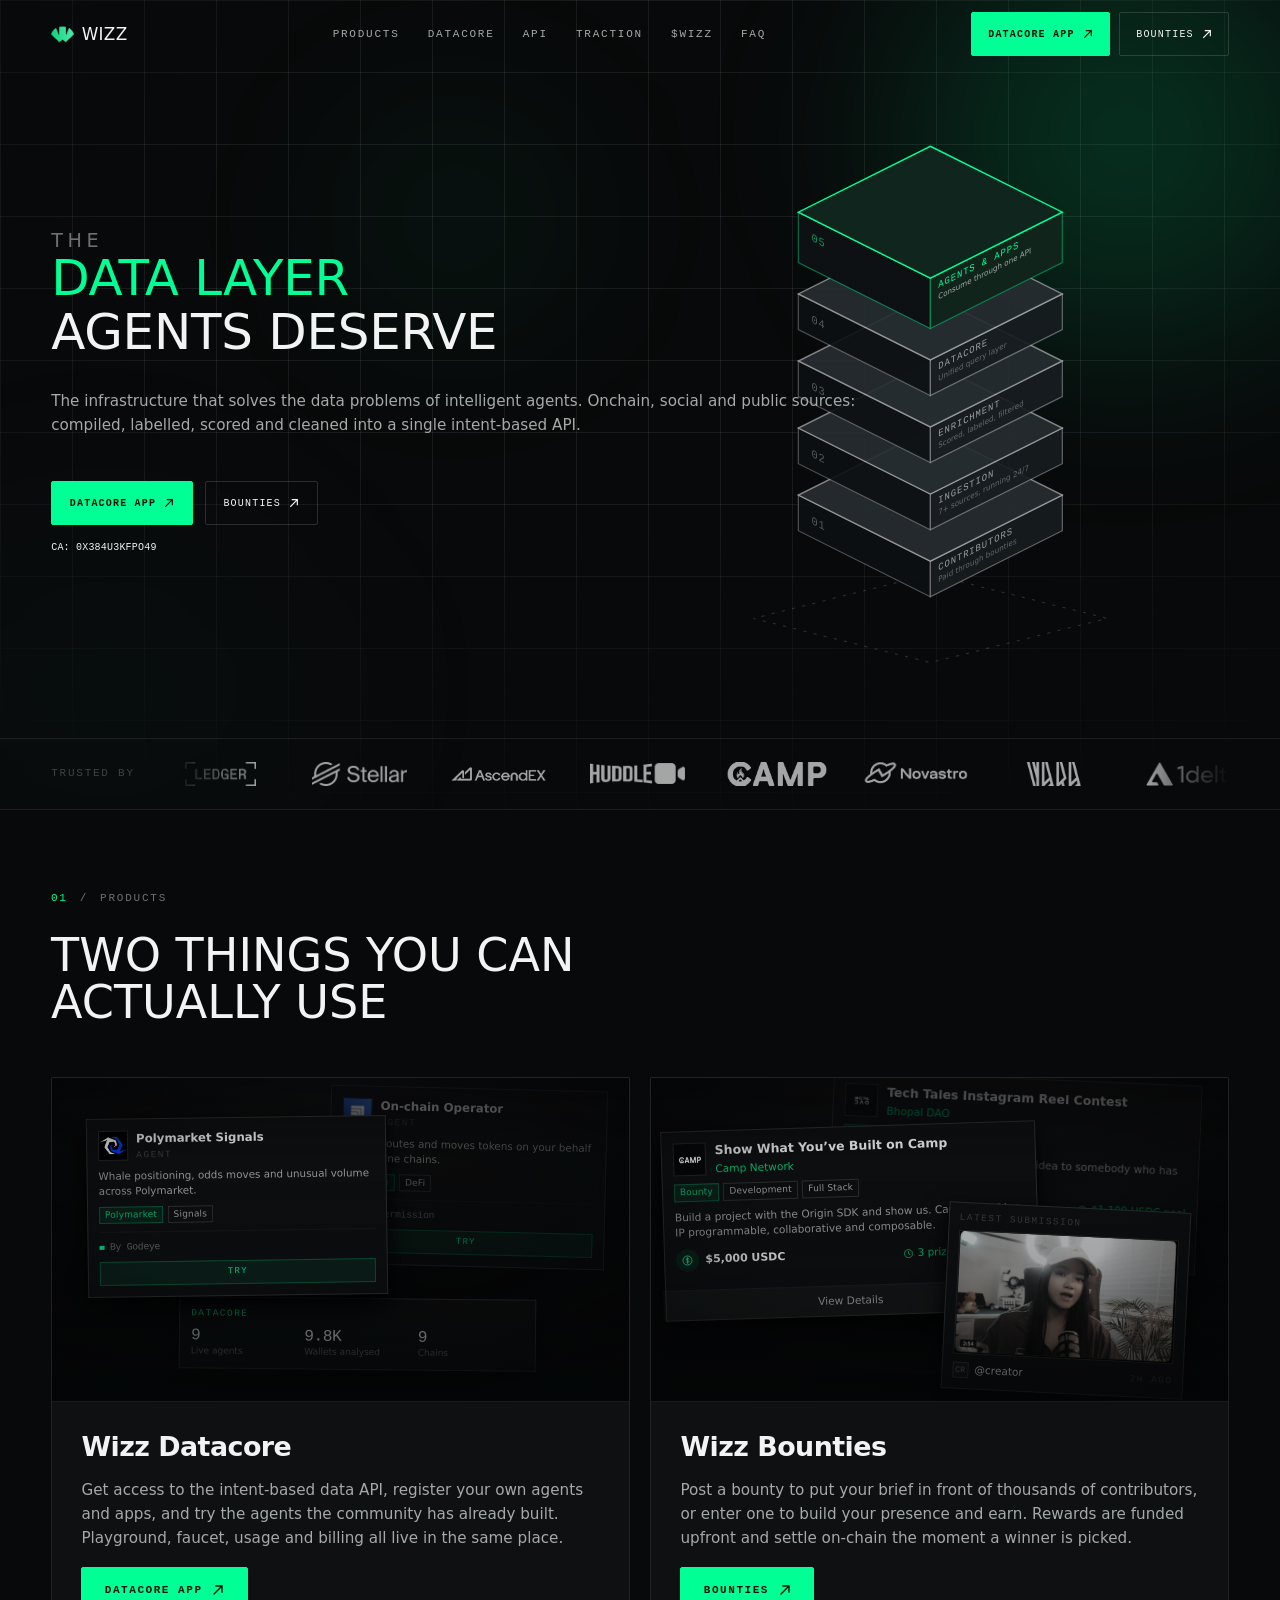
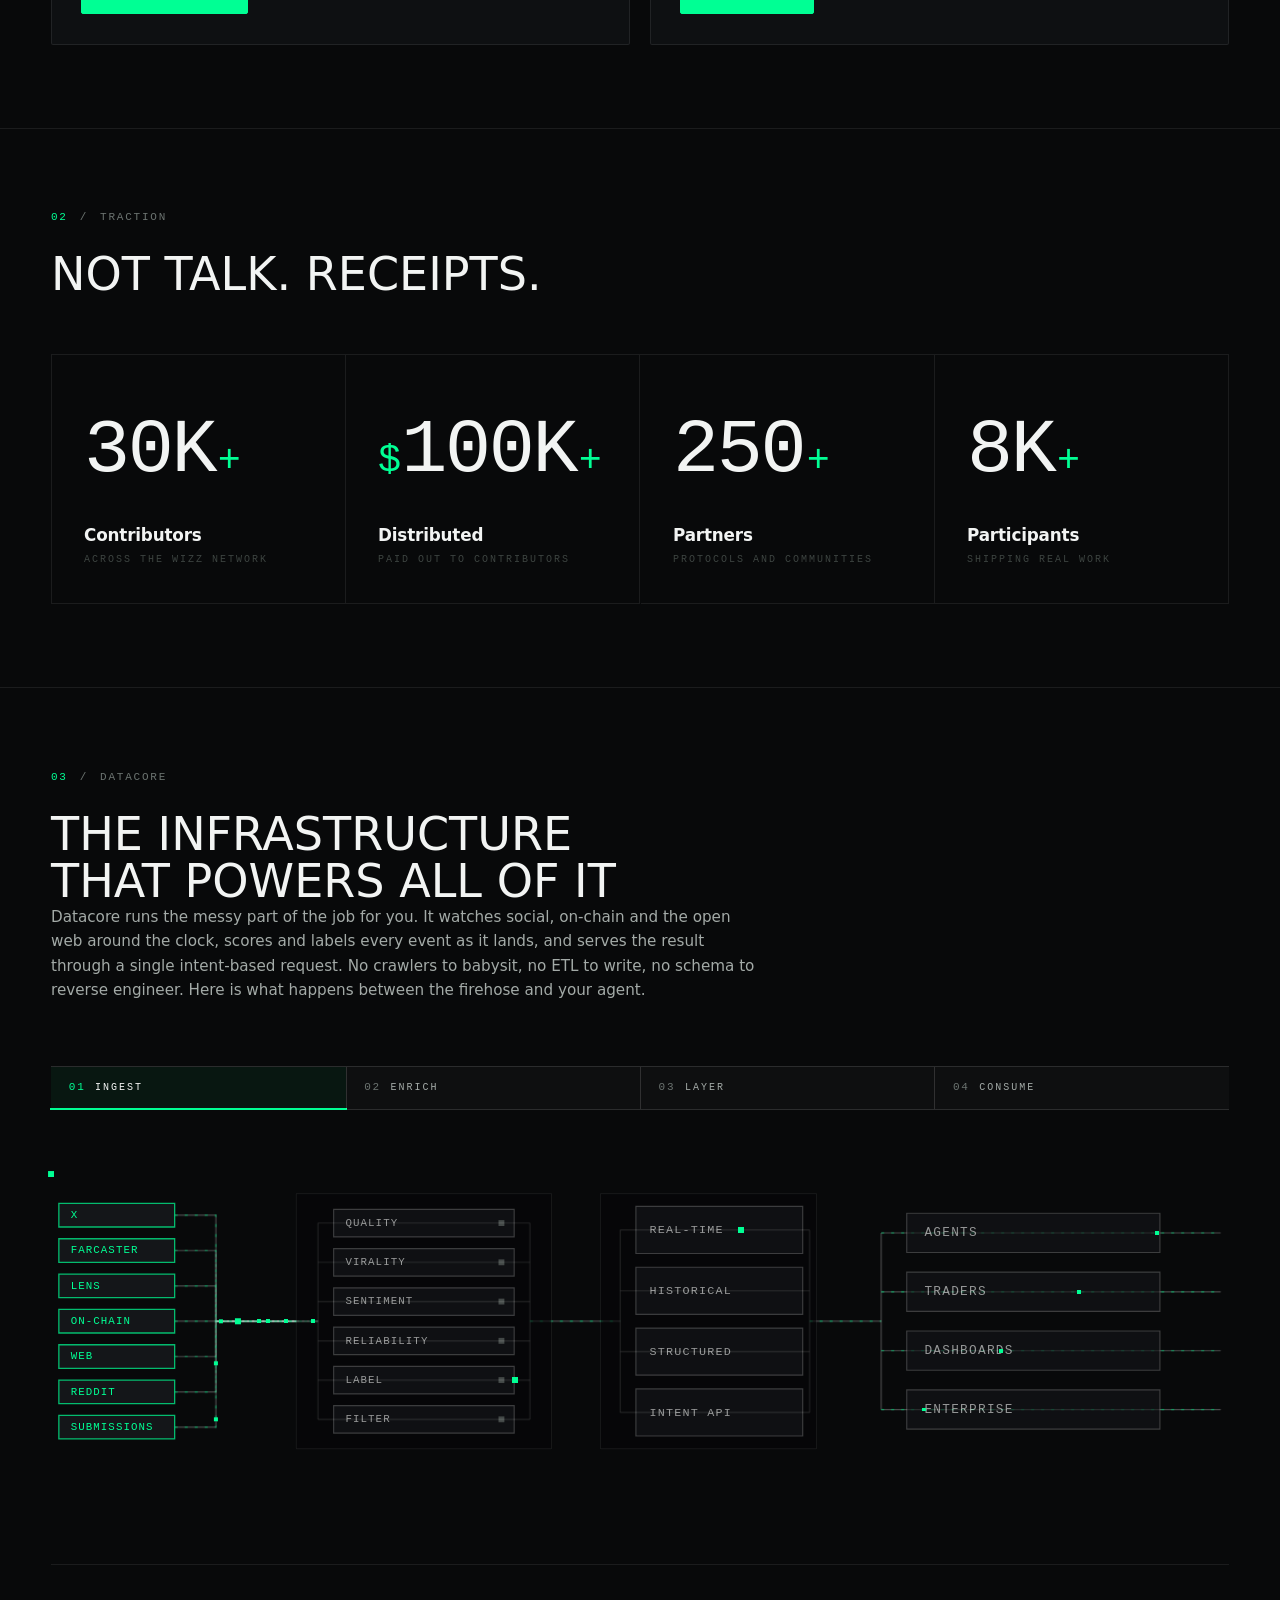
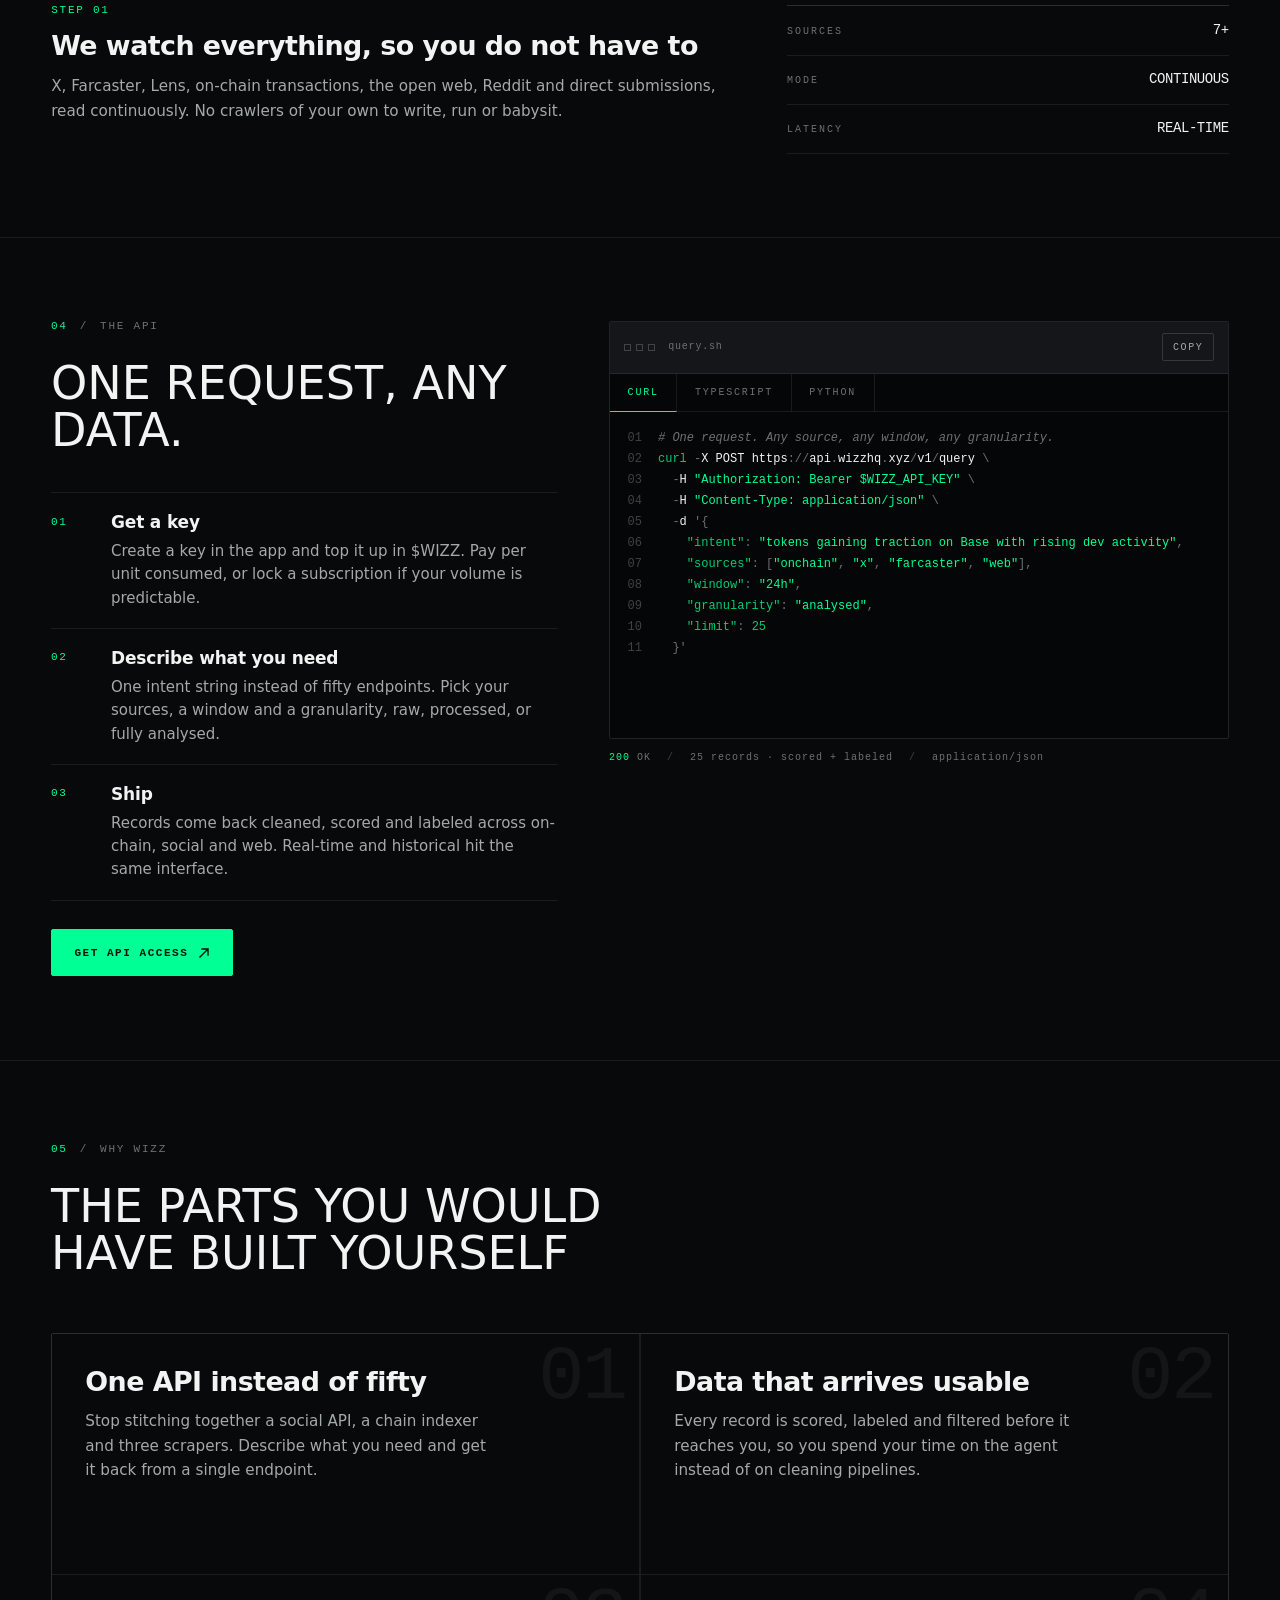
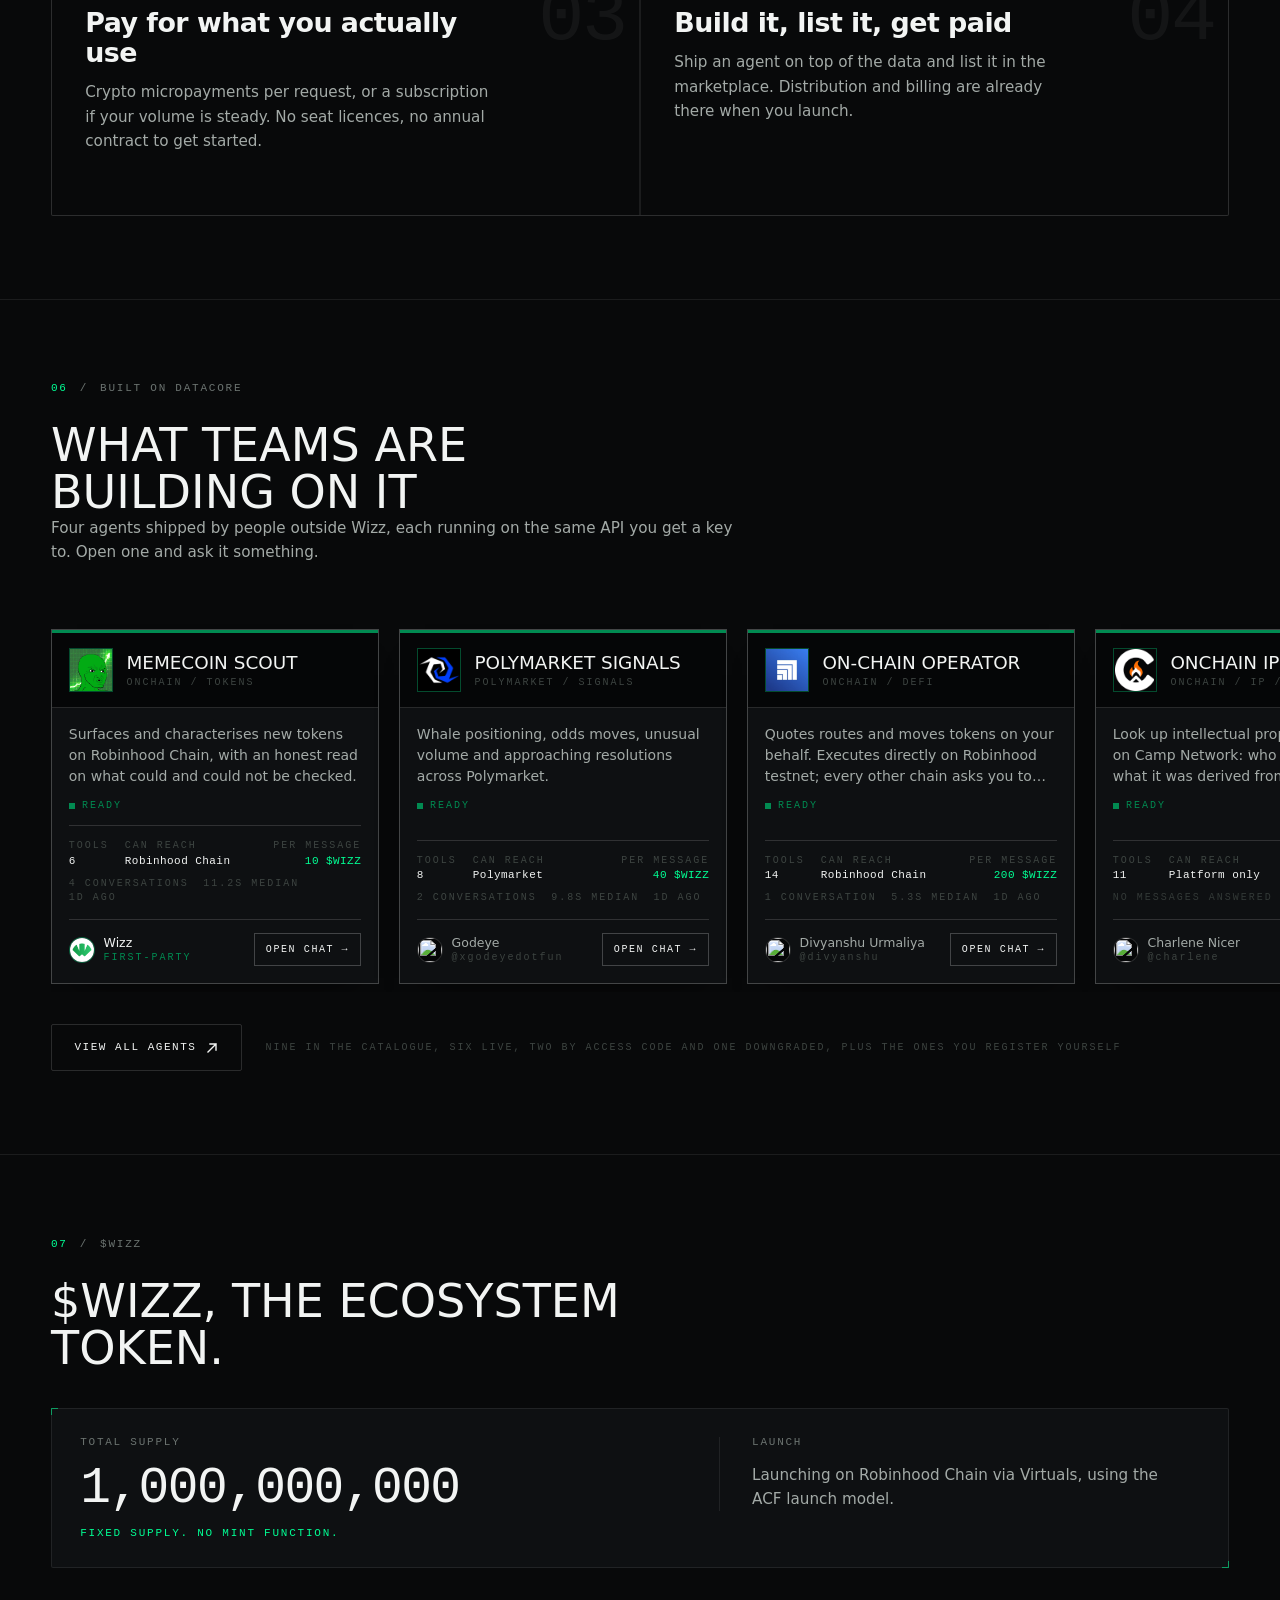
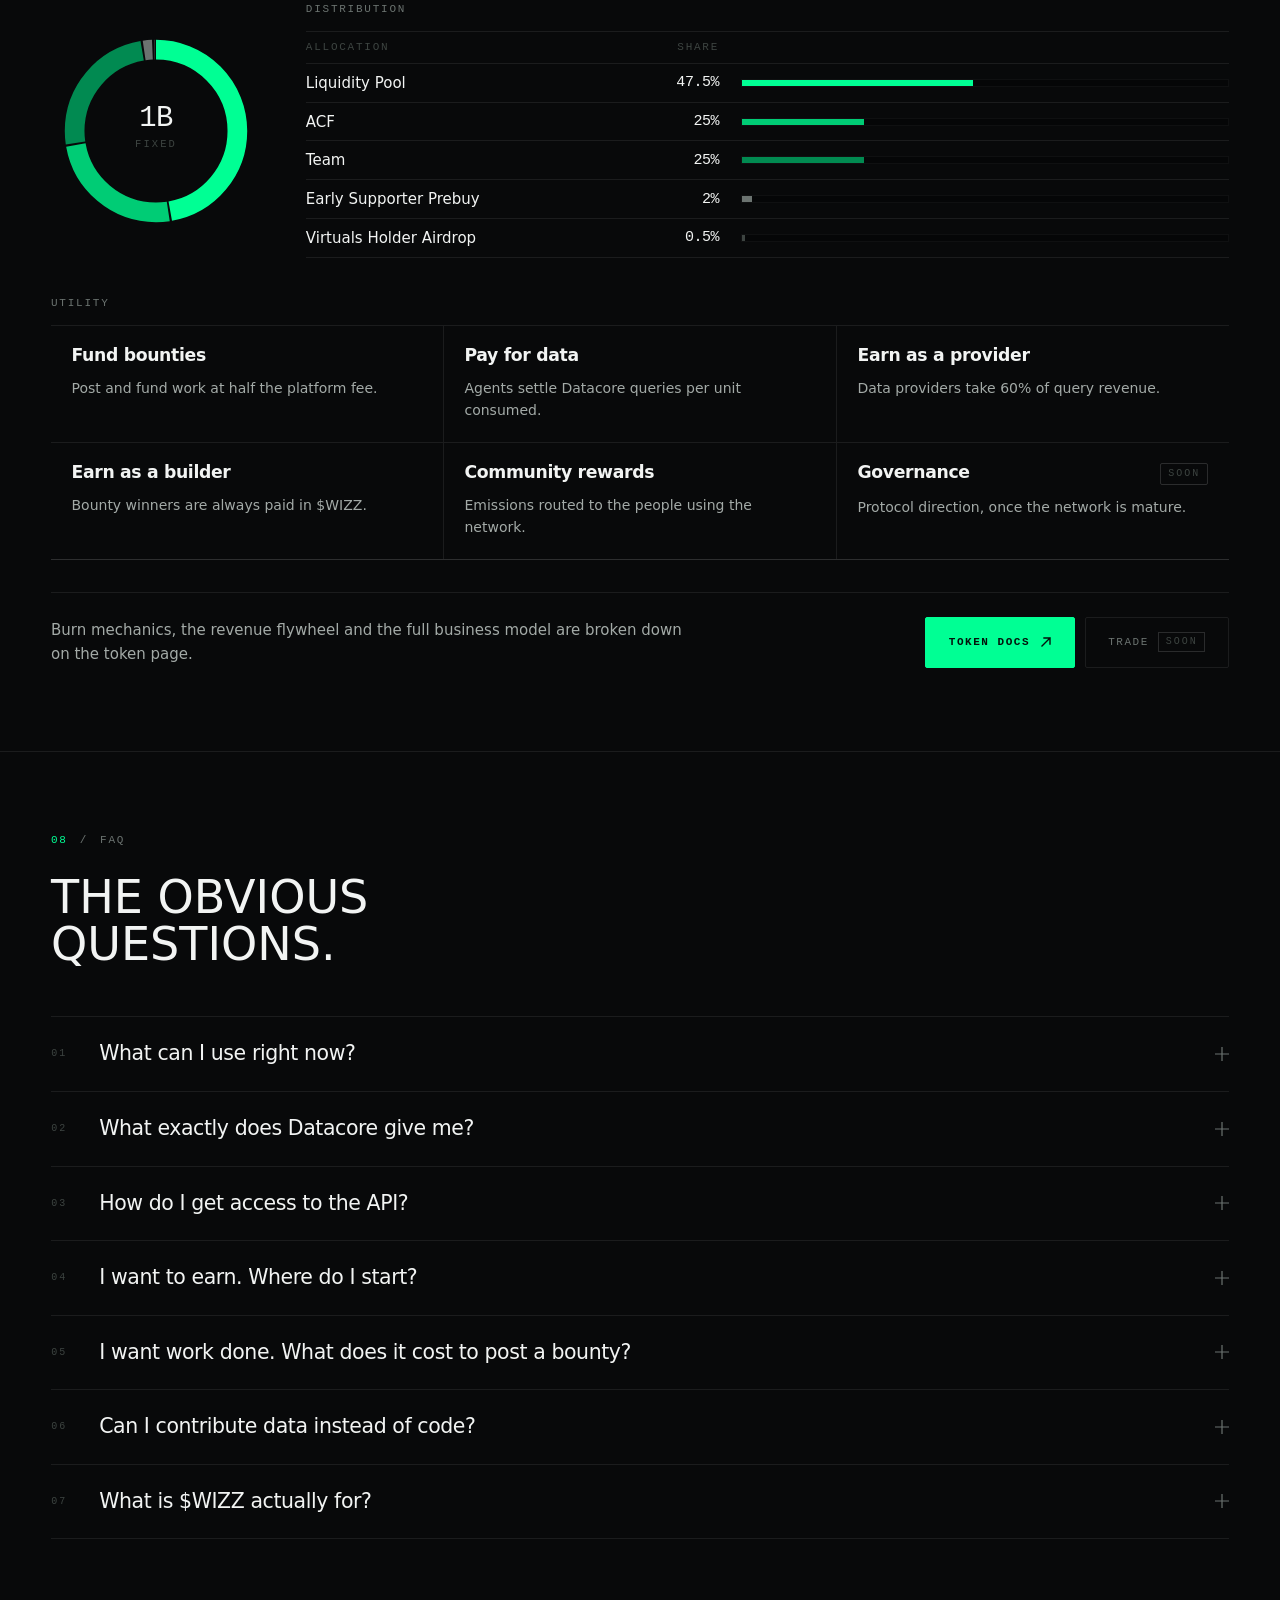
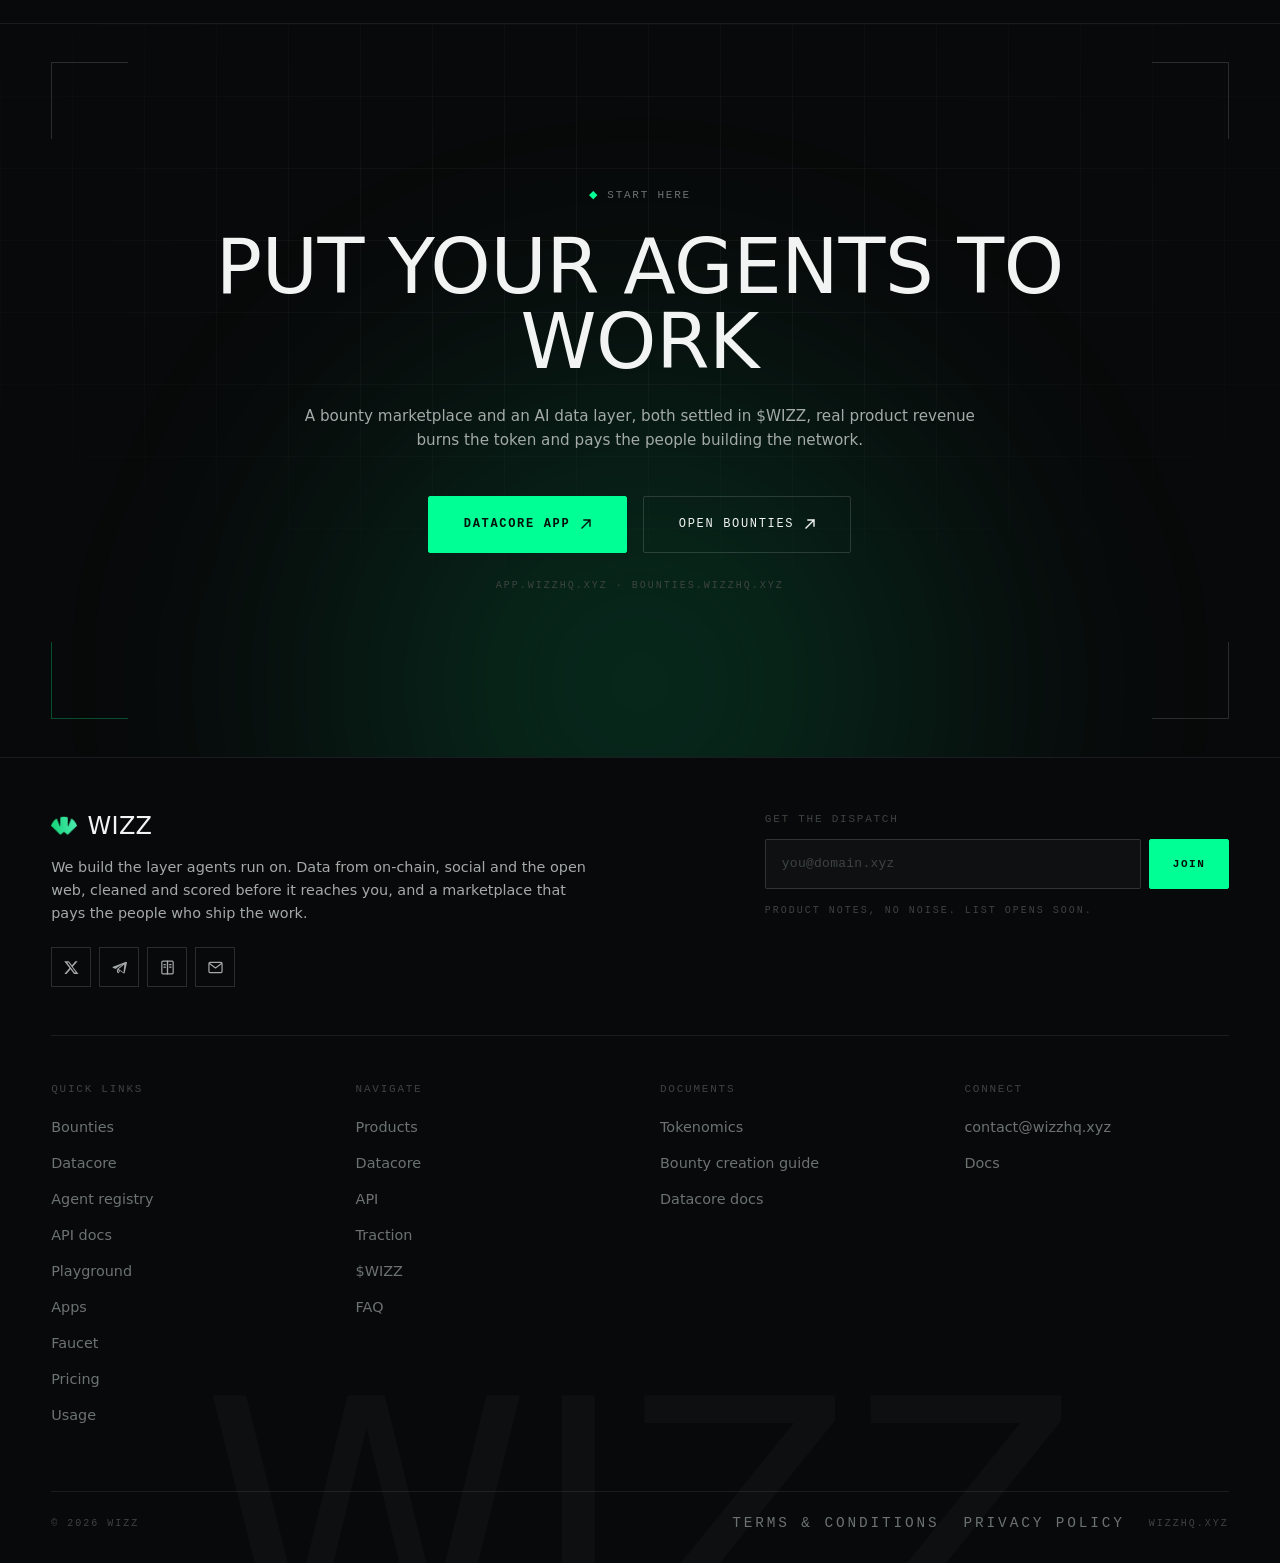
==== commit 51c2a26d: "Rename index (7).html to index.html" ====
--- a/index.html
+++ b/index.html
@@ -1,4 +1,4 @@
-<html class="light" lang="en" style="color-scheme: light;"><head><link data-precedence="next" href="css/27b4d6b789fddb24.css" rel="stylesheet"/><link data-precedence="next" href="css/5a56e3c1761e58ad.css" rel="stylesheet"/><link data-precedence="next" href="css/65529d773dc15ed0.css" rel="stylesheet"/><link data-precedence="next" href="css/56de9c32f8febcae.css" rel="stylesheet"/><link data-precedence="next" href="css/75920b5ba9ff78c8.css" rel="stylesheet"/><link data-precedence="next" href="css/f75f3a5a5f2c1fe5.css" rel="stylesheet"/><link data-precedence="next" href="css/c371bdfda3a37778.css" rel="stylesheet"/><link data-precedence="next" href="css/41bf41e1f0fefff2.css" rel="stylesheet"/><link data-precedence="next" href="css/fcd5056bf84804d8.css" rel="stylesheet"/><link data-precedence="next" href="css/9ae7f030e48d7874.css" rel="stylesheet"/><link data-precedence="next" href="css/1b2185d65c29bb84.css" rel="stylesheet"/><style>@keyframes slide-in-one-tap {
+<html class="light" lang="en" style="color-scheme: light;"><head><meta name="virtual-protocol-site-verification" content="bb2ed46249384ffc3e0cfd3a04033407" /><link data-precedence="next" href="css/27b4d6b789fddb24.css" rel="stylesheet"/><link data-precedence="next" href="css/5a56e3c1761e58ad.css" rel="stylesheet"/><link data-precedence="next" href="css/65529d773dc15ed0.css" rel="stylesheet"/><link data-precedence="next" href="css/56de9c32f8febcae.css" rel="stylesheet"/><link data-precedence="next" href="css/75920b5ba9ff78c8.css" rel="stylesheet"/><link data-precedence="next" href="css/f75f3a5a5f2c1fe5.css" rel="stylesheet"/><link data-precedence="next" href="css/c371bdfda3a37778.css" rel="stylesheet"/><link data-precedence="next" href="css/41bf41e1f0fefff2.css" rel="stylesheet"/><link data-precedence="next" href="css/fcd5056bf84804d8.css" rel="stylesheet"/><link data-precedence="next" href="css/9ae7f030e48d7874.css" rel="stylesheet"/><link data-precedence="next" href="css/1b2185d65c29bb84.css" rel="stylesheet"/><style>@keyframes slide-in-one-tap {
   from {
     transform: translateY(80px);
   }
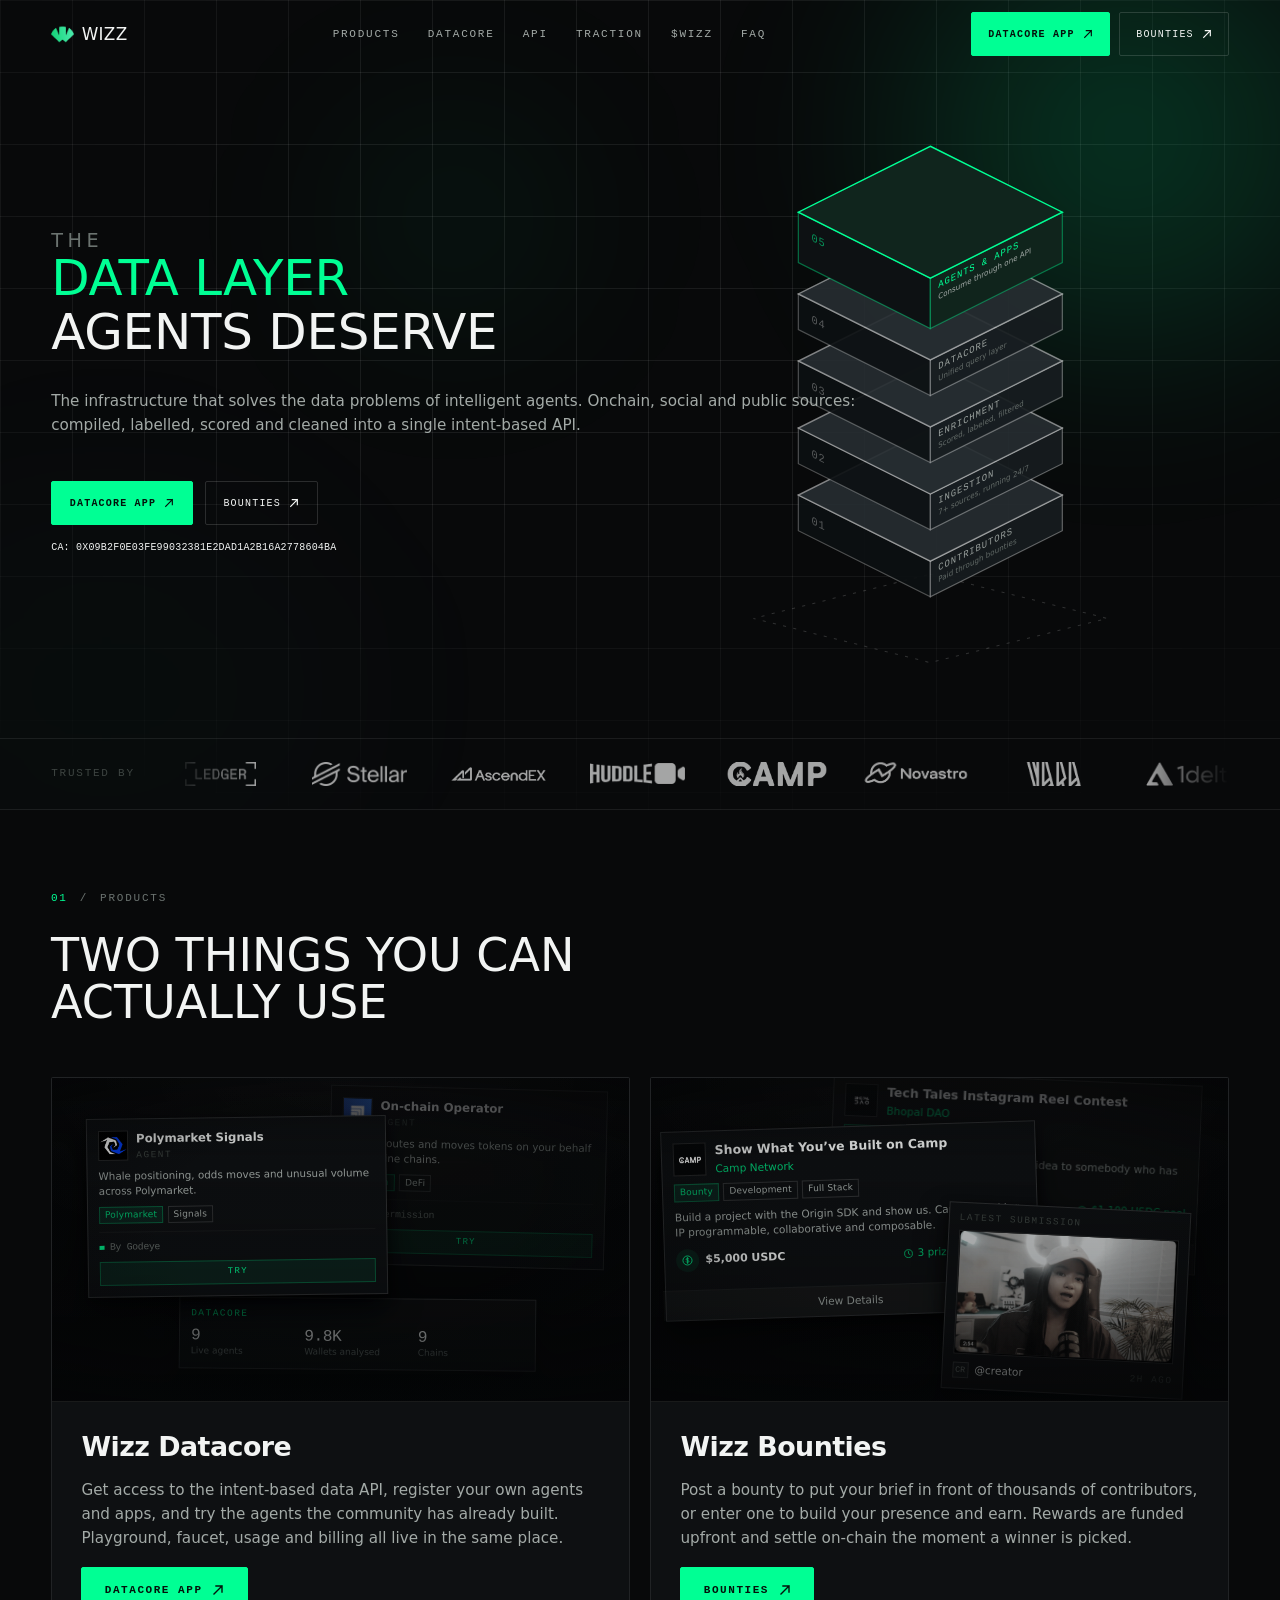
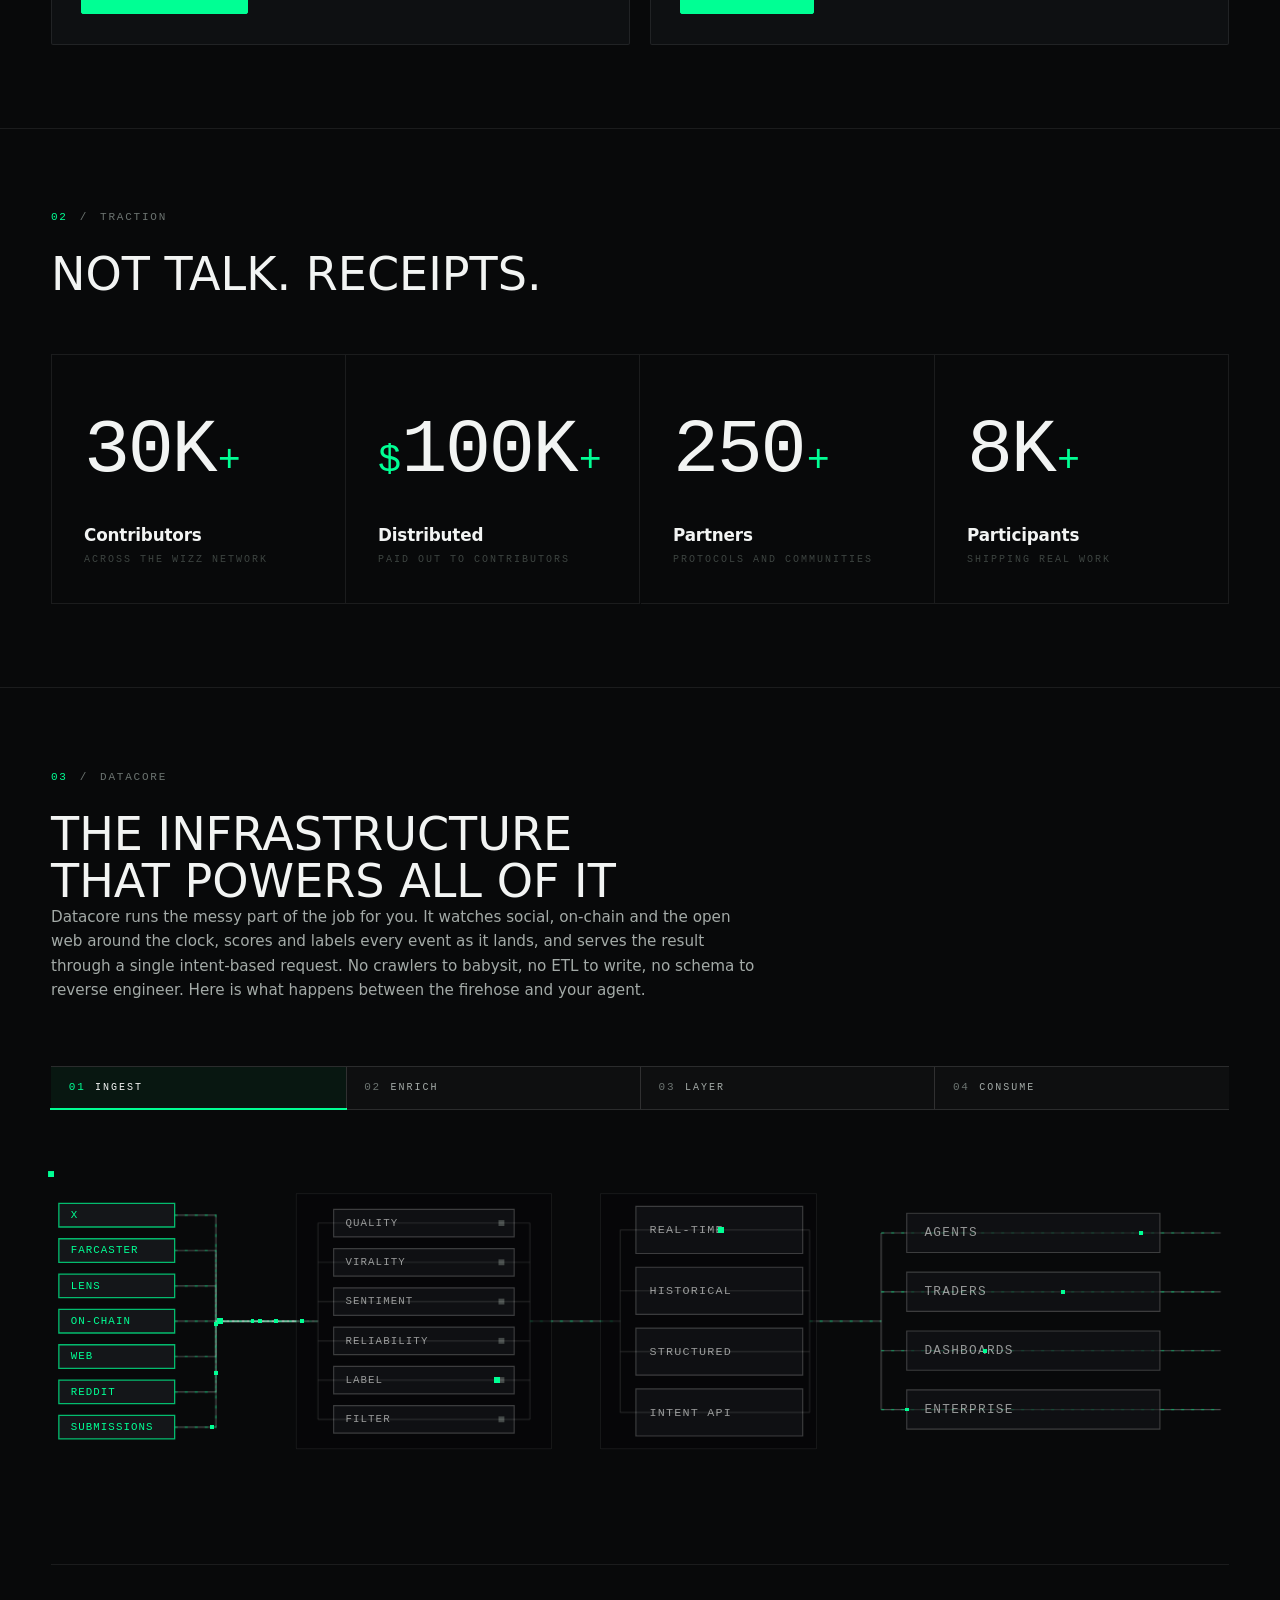
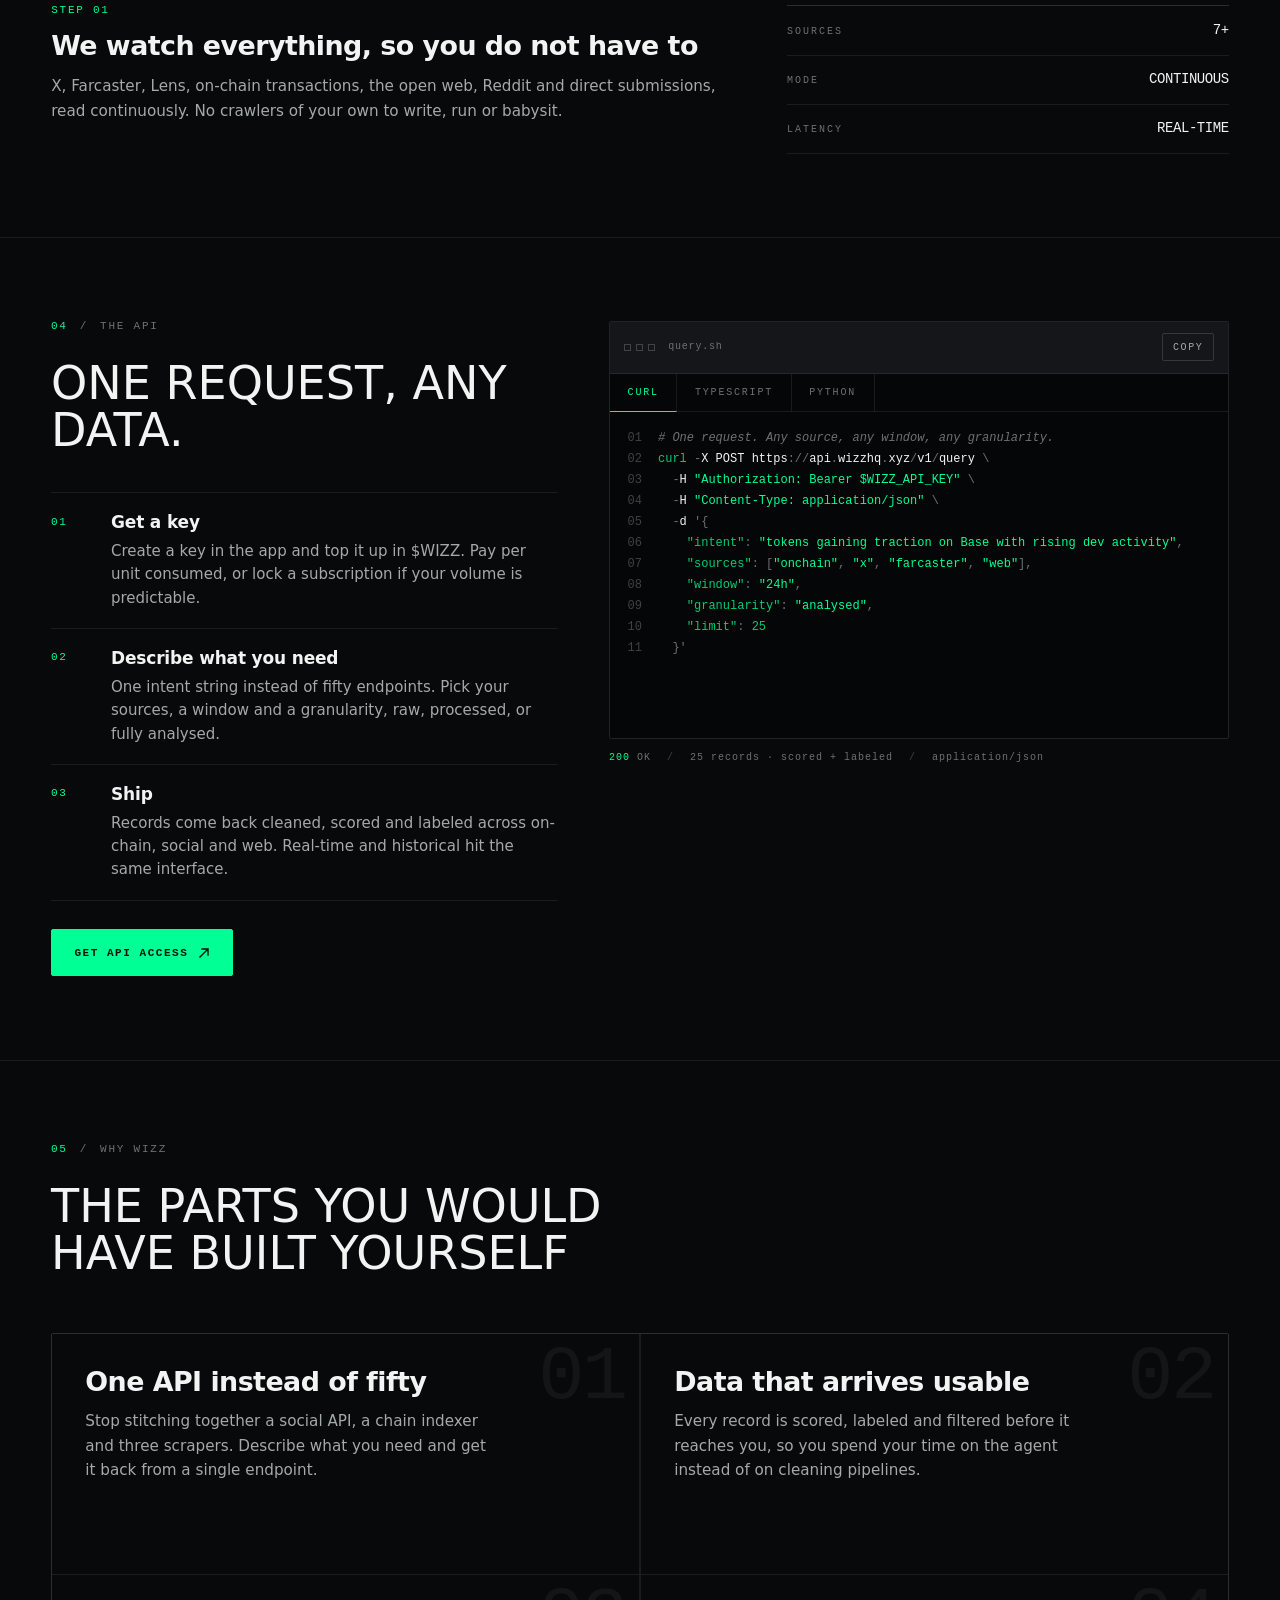
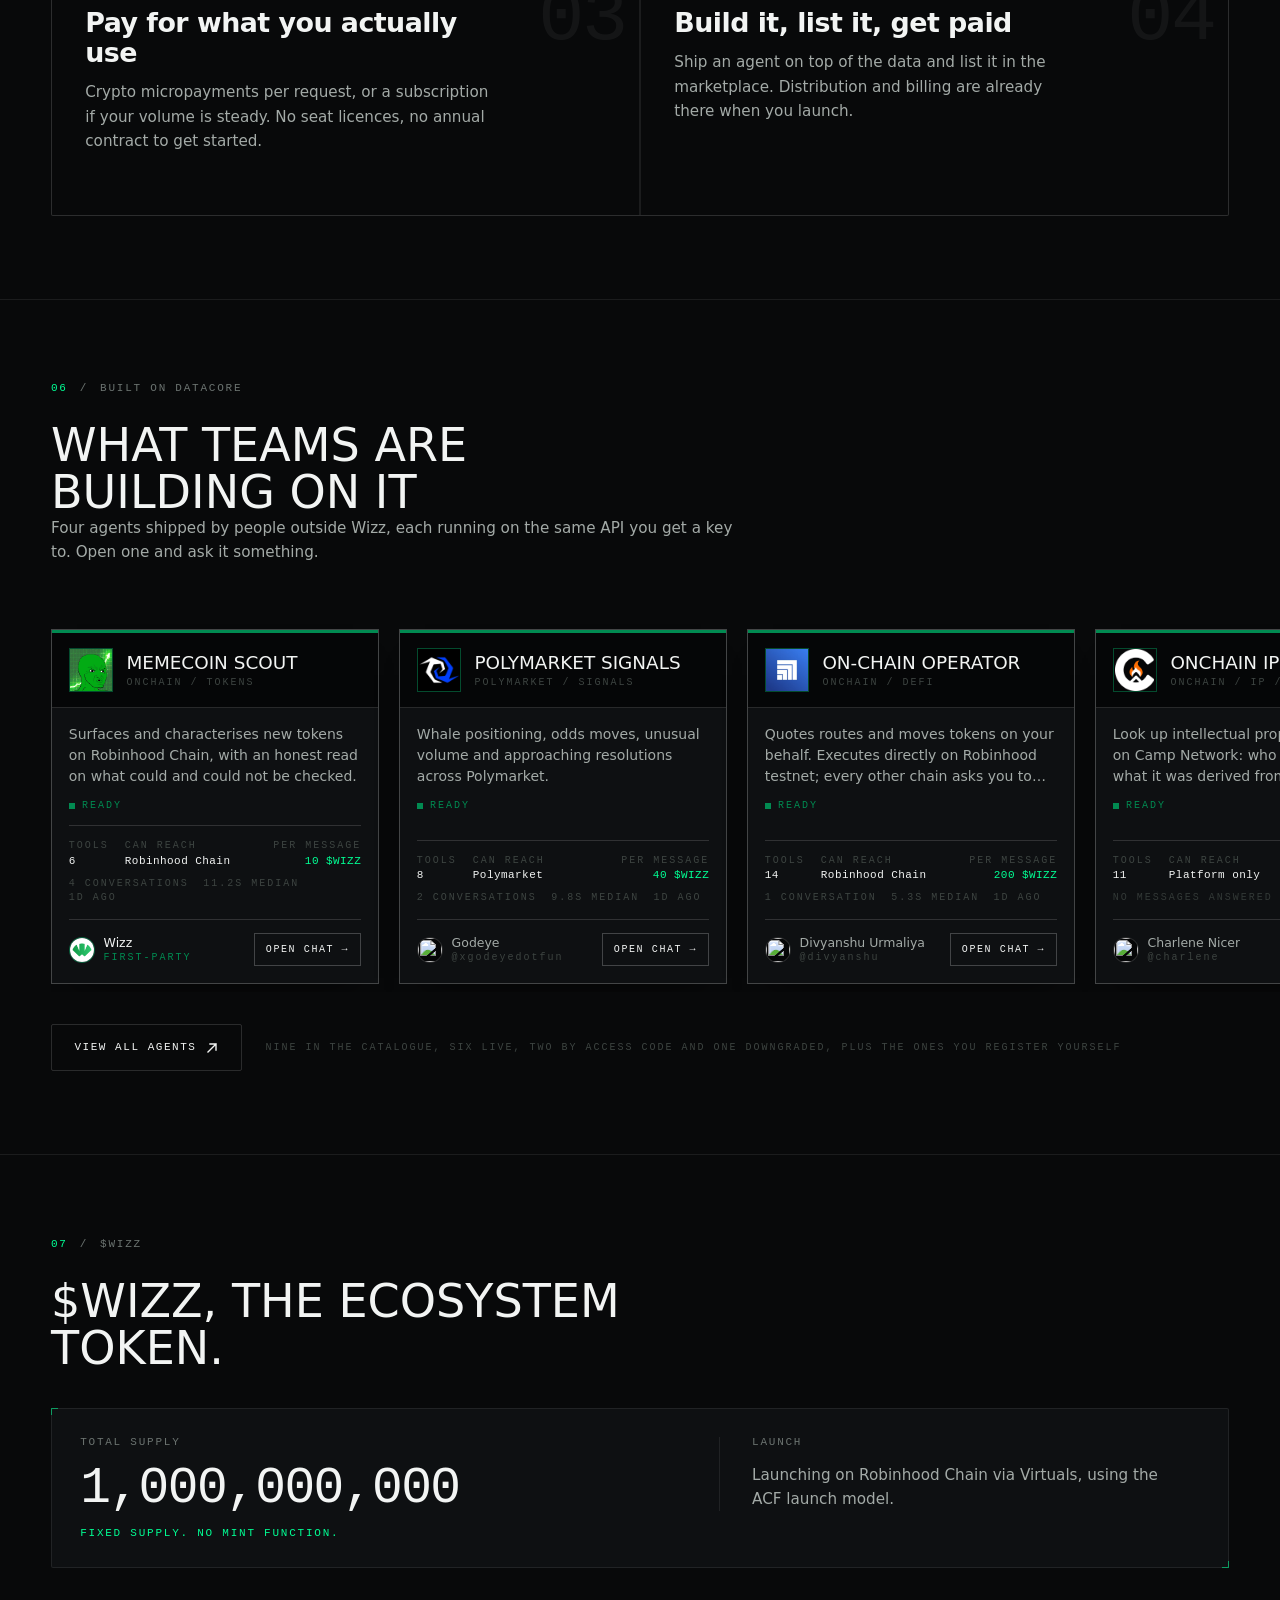
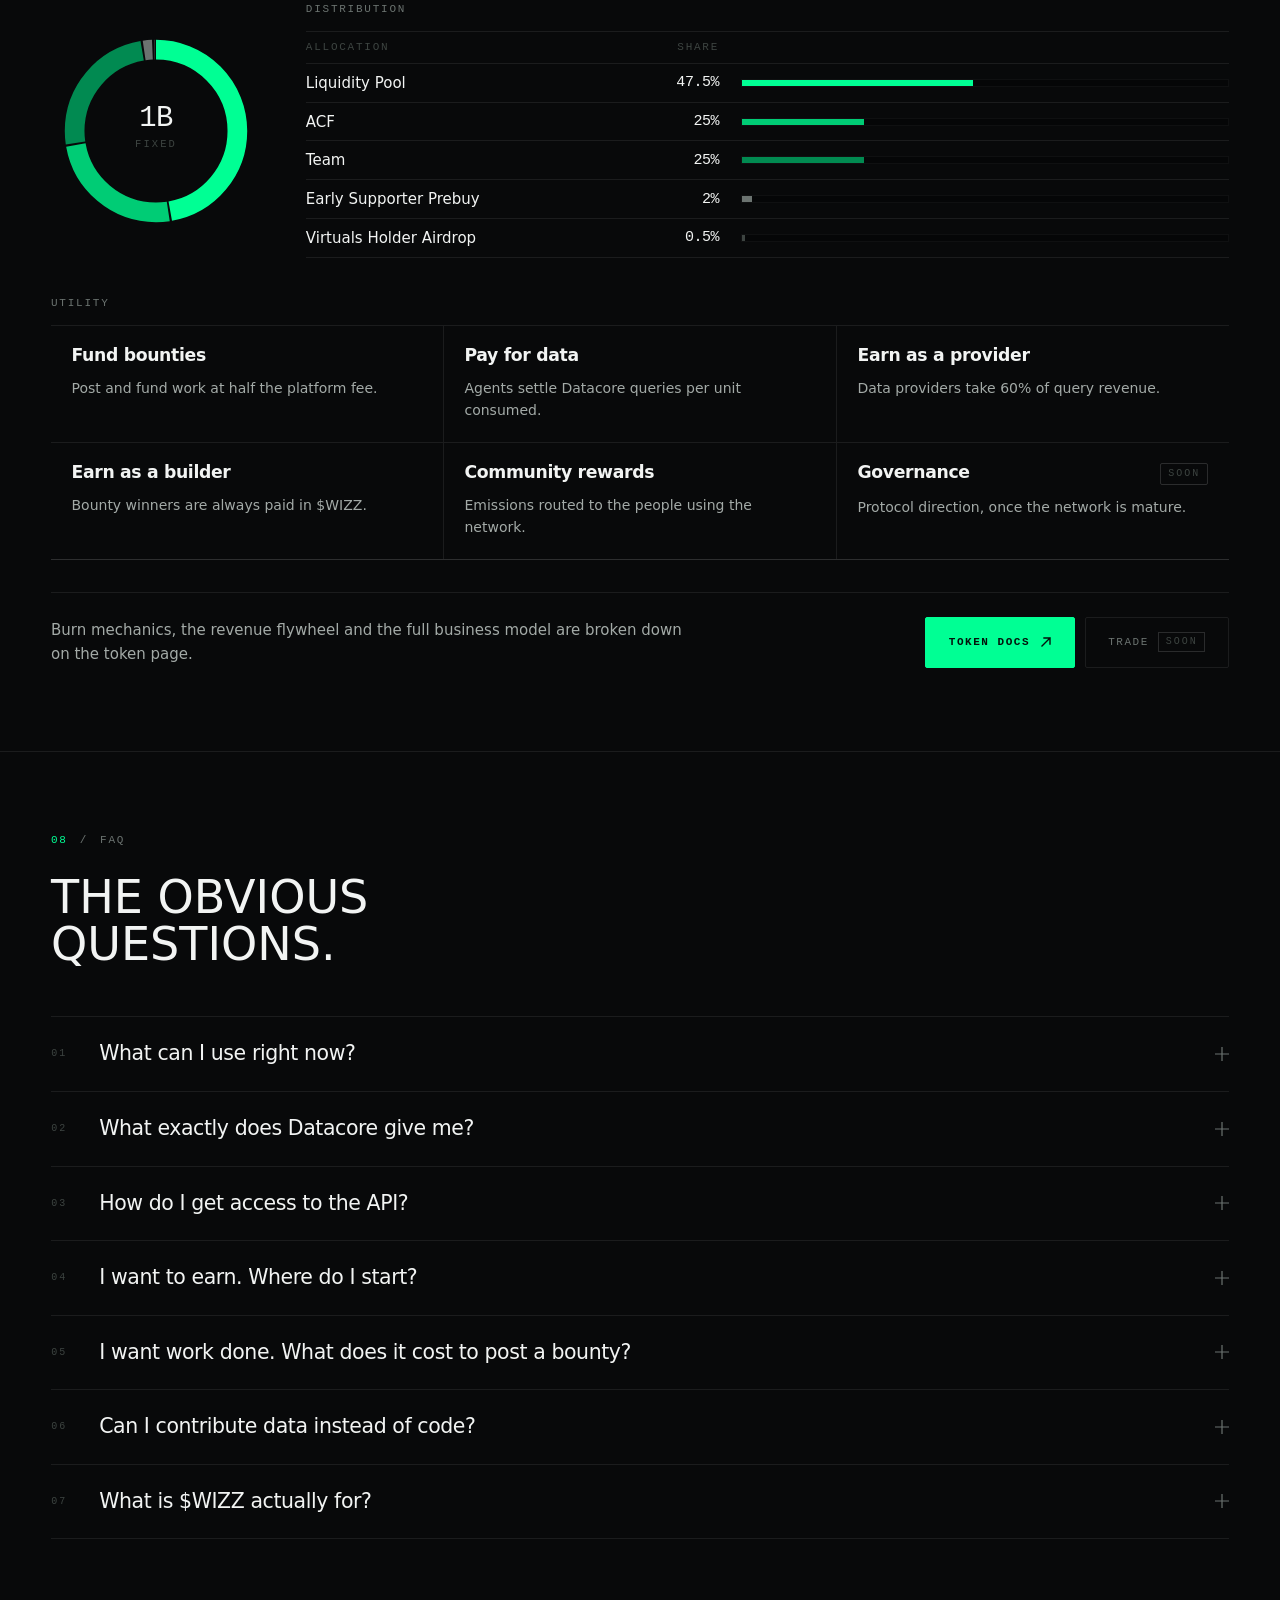
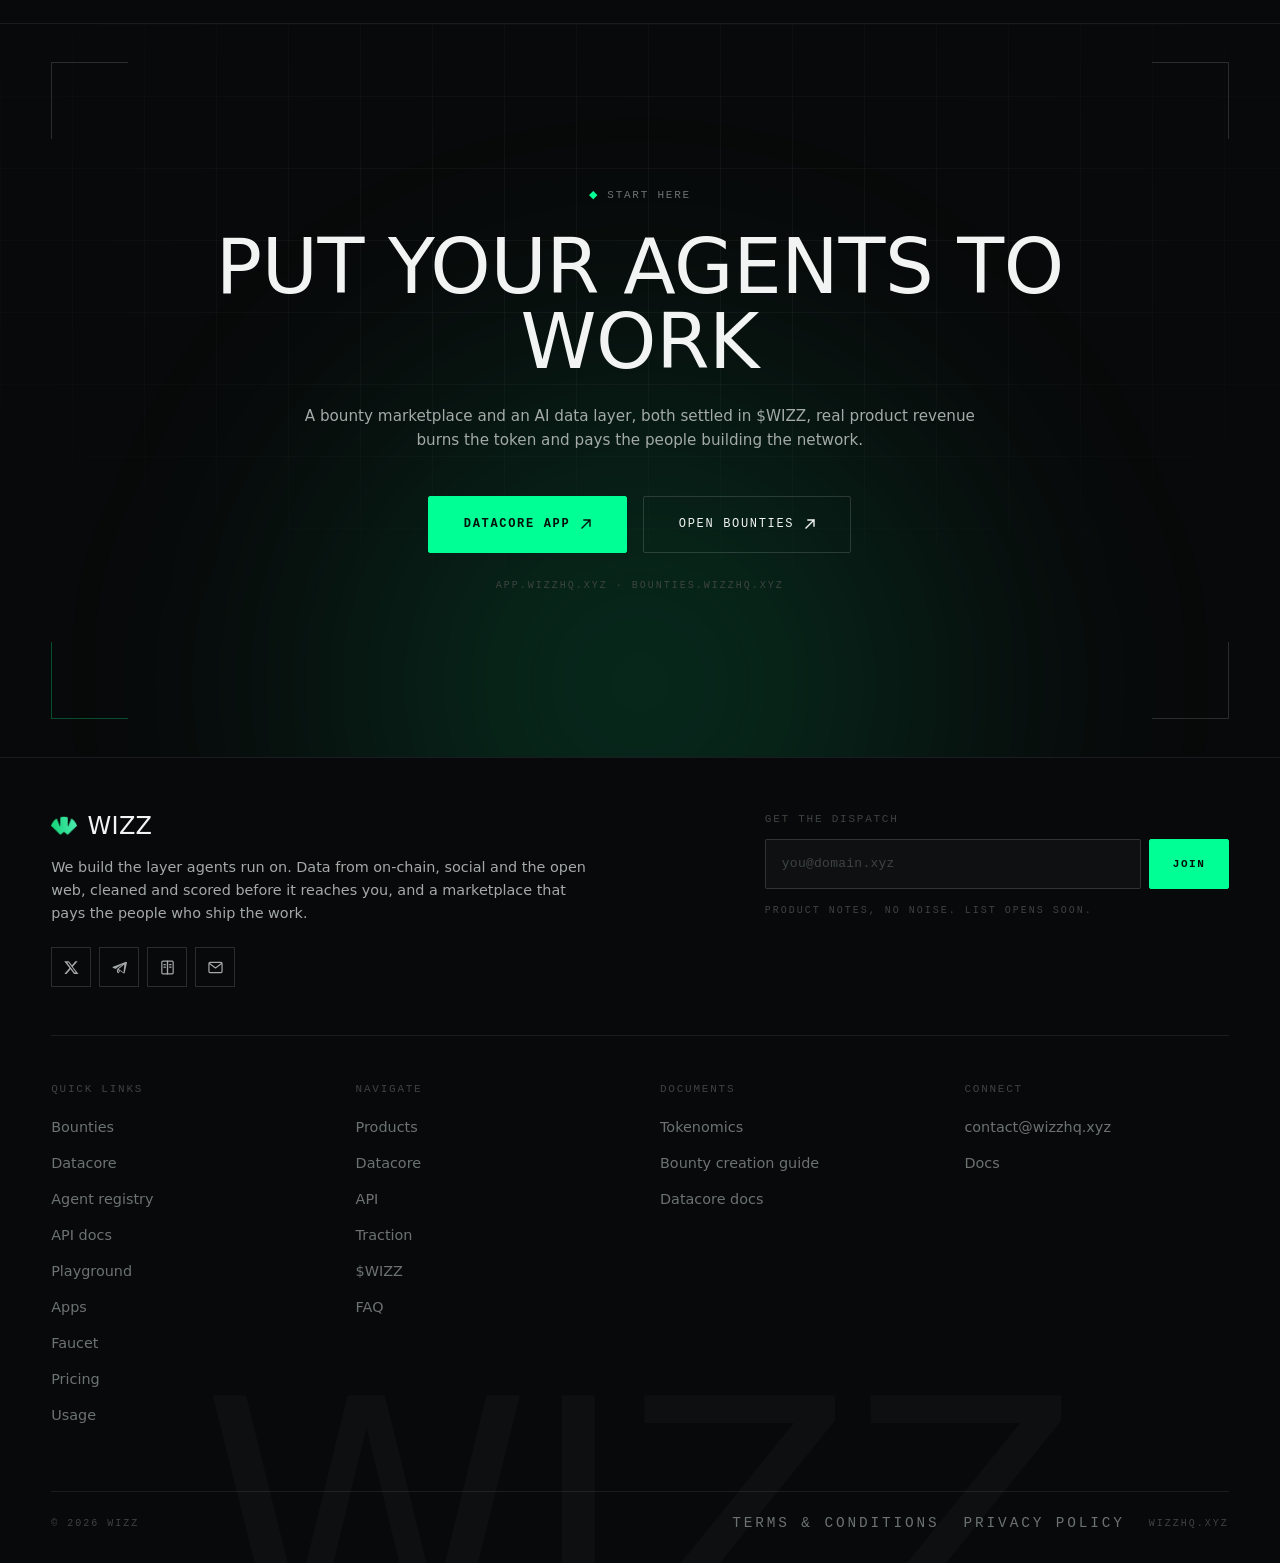
==== commit 6d41ecad: "Rename index (9).html to index.html" ====
--- a/index.html
+++ b/index.html
@@ -175,4 +175,6 @@
   font-style: normal;
 }
 
-/*# sourceMappingURL=[data-uri] */</style><meta content="width=device-width, initial-scale=1" name="viewport"/><meta charset="utf-8"/><title>Wizz, Infrastructure behind superintelligent agents</title><meta content="Wizz is a bounty marketplace plus an AI data layer, both settled in $WIZZ. Real product revenue continuously burns the token and rewards the people who use and build the network." name="description"/><meta content="Wizz,$WIZZ,AI agent economy,crypto data layer,on-chain data API,agent infrastructure,crypto bounties,Wizz Datacore,Robinhood Chain,Virtuals ACF" name="keywords"/><meta content="Wizz, Infrastructure behind superintelligent agents" property="og:title"/><meta content="Two working products, one token. A bounty marketplace that puts real work on-chain, and a data layer that feeds the agents consuming it." property="og:description"/><meta content="Wizz" property="og:site_name"/><meta content="website" property="og:type"/><meta content="summary_large_image" name="twitter:card"/><meta content="@WizzHQ" name="twitter:site"/><meta content="Wizz, Infrastructure behind superintelligent agents" name="twitter:title"/><meta content="A bounty marketplace plus an AI data layer, both settled in $WIZZ." name="twitter:description"/><link href="/favicon.ico" rel="icon" sizes="372x372" type="image/x-icon"/><link href="/favicon.ico" rel="icon" sizes="any"/><link href="/favicon-google.png" rel="icon" sizes="48x48" type="image/png"/><link href="/apple-touch-icon.png" rel="apple-touch-icon"/><meta name="next-size-adjust"/><link rel="stylesheet" href="reveal-fix.css"/></head><body class="__variable_1e4310 __variable_c3aa02 antialiased"><next-route-announcer style="position: absolute;"></next-route-announcer><div data-rk=""><style>[data-rk]{--rk-blurs-modalOverlay:blur(0px);--rk-fonts-body:SFRounded, ui-rounded, "SF Pro Rounded", -apple-system, BlinkMacSystemFont, "Segoe UI", Roboto, Helvetica, Arial, sans-serif, "Apple Color Emoji", "Segoe UI Emoji", "Segoe UI Symbol";--rk-radii-actionButton:9999px;--rk-radii-connectButton:12px;--rk-radii-menuButton:12px;--rk-radii-modal:24px;--rk-radii-modalMobile:28px;--rk-colors-accentColor:#3898FF;--rk-colors-accentColorForeground:#FFF;--rk-colors-actionButtonBorder:rgba(255, 255, 255, 0.04);--rk-colors-actionButtonBorderMobile:rgba(255, 255, 255, 0.08);--rk-colors-actionButtonSecondaryBackground:rgba(255, 255, 255, 0.08);--rk-colors-closeButton:rgba(224, 232, 255, 0.6);--rk-colors-closeButtonBackground:rgba(255, 255, 255, 0.08);--rk-colors-connectButtonBackground:#1A1B1F;--rk-colors-connectButtonBackgroundError:#FF494A;--rk-colors-connectButtonInnerBackground:linear-gradient(0deg, rgba(255, 255, 255, 0.075), rgba(255, 255, 255, 0.15));--rk-colors-connectButtonText:#FFF;--rk-colors-connectButtonTextError:#FFF;--rk-colors-connectionIndicator:#30E000;--rk-colors-downloadBottomCardBackground:linear-gradient(126deg, rgba(0, 0, 0, 0) 9.49%, rgba(120, 120, 120, 0.2) 71.04%), #1A1B1F;--rk-colors-downloadTopCardBackground:linear-gradient(126deg, rgba(120, 120, 120, 0.2) 9.49%, rgba(0, 0, 0, 0) 71.04%), #1A1B1F;--rk-colors-error:#FF494A;--rk-colors-generalBorder:rgba(255, 255, 255, 0.08);--rk-colors-generalBorderDim:rgba(255, 255, 255, 0.04);--rk-colors-menuItemBackground:rgba(224, 232, 255, 0.1);--rk-colors-modalBackdrop:rgba(0, 0, 0, 0.5);--rk-colors-modalBackground:#1A1B1F;--rk-colors-modalBorder:rgba(255, 255, 255, 0.08);--rk-colors-modalText:#FFF;--rk-colors-modalTextDim:rgba(224, 232, 255, 0.3);--rk-colors-modalTextSecondary:rgba(255, 255, 255, 0.6);--rk-colors-profileAction:rgba(224, 232, 255, 0.1);--rk-colors-profileActionHover:rgba(224, 232, 255, 0.2);--rk-colors-profileForeground:rgba(224, 232, 255, 0.05);--rk-colors-selectedOptionBorder:rgba(224, 232, 255, 0.1);--rk-colors-standby:#FFD641;--rk-shadows-connectButton:0px 4px 12px rgba(0, 0, 0, 0.1);--rk-shadows-dialog:0px 8px 32px rgba(0, 0, 0, 0.32);--rk-shadows-profileDetailsAction:0px 2px 6px rgba(37, 41, 46, 0.04);--rk-shadows-selectedOption:0px 2px 6px rgba(0, 0, 0, 0.24);--rk-shadows-selectedWallet:0px 2px 6px rgba(0, 0, 0, 0.24);--rk-shadows-walletLogo:0px 2px 16px rgba(0, 0, 0, 0.16);}</style><div class="Toastify"></div><div class="wizz-root"><a class="w-skip" href="#main">Skip to content</a><div aria-hidden="true" class="w-progress" style="width: 100%; transform: scaleX(0);"></div><nav aria-label="Primary" class="w-nav"><div class="w-shell w-nav-inner"><a aria-label="Wizz, home" class="w-nav-brand" href="#top"><img alt="" data-nimg="1" decoding="async" fetchpriority="high" height="26" src="images/newtheme/wizz-logo.png" style="color: transparent;" width="40"/><span class="w-nav-word">Wizz</span></a><div class="w-nav-links"><a class="w-mono w-nav-link" href="/#products">Products</a><a class="w-mono w-nav-link" href="/#datacore">Datacore</a><a class="w-mono w-nav-link" href="/#api">API</a><a class="w-mono w-nav-link" href="/#traction">Traction</a><a class="w-mono w-nav-link" href="/#token">$WIZZ</a><a class="w-mono w-nav-link" href="/#faq">FAQ</a></div><div class="w-nav-actions"><a class="w-btn w-btn-primary" href="https://wizzhq.xyz/signin?callbackUrl=https%3A%2F%2Fapp.wizzhq.xyz%2Fdatacore">Datacore App<svg aria-hidden="true" class="w-btn-arrow" fill="none" height="12" viewbox="0 0 12 12" width="12"><path d="M2 10L10 2M10 2H4M10 2V8" stroke="currentColor" stroke-linecap="square" stroke-width="1.4"></path></svg></a><a class="w-btn w-nav-cta-secondary" href="https://wizzhq.xyz/signin?callbackUrl=https%3A%2F%2Fapp.wizzhq.xyz%2Fdatacore">Bounties<svg aria-hidden="true" class="w-btn-arrow" fill="none" height="12" viewbox="0 0 12 12" width="12"><path d="M2 10L10 2M10 2H4M10 2V8" stroke="currentColor" stroke-linecap="square" stroke-width="1.4"></path></svg></a><button aria-expanded="false" aria-label="Open menu" class="w-nav-toggle" type="button"><span class="w-nav-toggle-bar"></span><span class="w-nav-toggle-bar"></span><span class="w-nav-toggle-bar"></span></button></div></div></nav><main id="main"><header class="w-hero" id="top"><div aria-hidden="true" class="w-grid-bg"></div><div aria-hidden="true" class="w-hero-wash w-hero-wash-a"></div><div aria-hidden="true" class="w-hero-wash w-hero-wash-b"></div><div aria-hidden="true" class="w-hero-wash w-hero-wash-c"></div><div aria-hidden="true" class="w-hero-stack"><svg class="w-hero-stack-svg" viewbox="0 0 420 540"><path class="w-hero-ground" d="M196,431.5 L364.84000000000003,473.71 L196,515.92 L27.159999999999997,473.71 Z"></path><g class="w-hero-slab-drift" style="animation-delay: -6.8s;"><g class="w-hero-slab" style="transform: translateY(8px);"><path class="w-hero-slab-hit" d="M196,285 L322,348 L196,411 L70,348 Z"></path><path class="w-hero-slab-side" d="M70,348 L196,411 L196,445 L70,382 Z"></path><path class="w-hero-slab-side w-hero-slab-side-r" d="M322,348 L196,411 L196,445 L322,382 Z"></path><path class="w-hero-slab-top" d="M196,285 L322,348 L196,411 L70,348 Z"></path><g transform="matrix(0.8944271909999159, 0.4472135954999579, 0, 1, 82.6, 354.3)"><text class="w-hero-slab-idx" x="0" y="21">01</text></g><g transform="matrix(0.8944271909999159, -0.4472135954999579, 0, 1, 203.56, 407.22)"><text class="w-hero-slab-name" x="0" y="13">Contributors</text><text class="w-hero-slab-note" x="0" y="24">Paid through bounties</text></g></g></g><g class="w-hero-slab-drift" style="animation-delay: -5.1s;"><g class="w-hero-slab" style="transform: translateY(8px);"><path class="w-hero-slab-hit" d="M196,221 L322,284 L196,347 L70,284 Z"></path><path class="w-hero-slab-side" d="M70,284 L196,347 L196,381 L70,318 Z"></path><path class="w-hero-slab-side w-hero-slab-side-r" d="M322,284 L196,347 L196,381 L322,318 Z"></path><path class="w-hero-slab-top" d="M196,221 L322,284 L196,347 L70,284 Z"></path><g transform="matrix(0.8944271909999159, 0.4472135954999579, 0, 1, 82.6, 290.3)"><text class="w-hero-slab-idx" x="0" y="21">02</text></g><g transform="matrix(0.8944271909999159, -0.4472135954999579, 0, 1, 203.56, 343.22)"><text class="w-hero-slab-name" x="0" y="13">Ingestion</text><text class="w-hero-slab-note" x="0" y="24">7+ sources, running 24/7</text></g></g></g><g class="w-hero-slab-drift" style="animation-delay: -3.4s;"><g class="w-hero-slab" style="transform: translateY(8px);"><path class="w-hero-slab-hit" d="M196,157 L322,220 L196,283 L70,220 Z"></path><path class="w-hero-slab-side" d="M70,220 L196,283 L196,317 L70,254 Z"></path><path class="w-hero-slab-side w-hero-slab-side-r" d="M322,220 L196,283 L196,317 L322,254 Z"></path><path class="w-hero-slab-top" d="M196,157 L322,220 L196,283 L70,220 Z"></path><g transform="matrix(0.8944271909999159, 0.4472135954999579, 0, 1, 82.6, 226.3)"><text class="w-hero-slab-idx" x="0" y="21">03</text></g><g transform="matrix(0.8944271909999159, -0.4472135954999579, 0, 1, 203.56, 279.22)"><text class="w-hero-slab-name" x="0" y="13">Enrichment</text><text class="w-hero-slab-note" x="0" y="24">Scored, labeled, filtered</text></g></g></g><g class="w-hero-slab-drift" style="animation-delay: -1.7s;"><g class="w-hero-slab" style="transform: translateY(8px);"><path class="w-hero-slab-hit" d="M196,93 L322,156 L196,219 L70,156 Z"></path><path class="w-hero-slab-side" d="M70,156 L196,219 L196,253 L70,190 Z"></path><path class="w-hero-slab-side w-hero-slab-side-r" d="M322,156 L196,219 L196,253 L322,190 Z"></path><path class="w-hero-slab-top" d="M196,93 L322,156 L196,219 L70,156 Z"></path><g transform="matrix(0.8944271909999159, 0.4472135954999579, 0, 1, 82.6, 162.3)"><text class="w-hero-slab-idx" x="0" y="21">04</text></g><g transform="matrix(0.8944271909999159, -0.4472135954999579, 0, 1, 203.56, 215.22)"><text class="w-hero-slab-name" x="0" y="13">Datacore</text><text class="w-hero-slab-note" x="0" y="24">Unified query layer</text></g></g></g><g class="w-hero-slab-drift" style="animation-delay: 0s;"><g class="w-hero-slab is-on" style="transform: translateY(-6px);"><path class="w-hero-slab-hit" d="M196,29 L322,92 L196,155 L70,92 Z"></path><path class="w-hero-slab-side" d="M70,92 L196,155 L196,203 L70,140 Z"></path><path class="w-hero-slab-side w-hero-slab-side-r" d="M322,92 L196,155 L196,203 L322,140 Z"></path><path class="w-hero-slab-top" d="M196,29 L322,92 L196,155 L70,92 Z"></path><g transform="matrix(0.8944271909999159, 0.4472135954999579, 0, 1, 82.6, 98.3)"><text class="w-hero-slab-idx" x="0" y="21">05</text></g><g transform="matrix(0.8944271909999159, -0.4472135954999579, 0, 1, 203.56, 151.22)"><text class="w-hero-slab-name" x="0" y="13">Agents &amp; apps</text><text class="w-hero-slab-note" x="0" y="24">Consume through one API</text></g></g></g></svg></div><div aria-hidden="true" class="w-hero-veil"></div><div class="w-shell w-hero-inner"><h1 class="w-display"><span class="w-hero-line"><span class="w-hero-line-in w-hero-lead" style="animation-delay: 0.02s;">The</span></span><span class="w-hero-line"><span class="w-hero-line-in" style="animation-delay: 0.06s;"><span class="w-hero-hl">data layer</span></span></span><span class="w-hero-line"><span class="w-hero-line-in" style="animation-delay: 0.14s;">agents deserve</span></span></h1><p class="w-body w-hero-sub w-hero-rise" style="animation-delay: 0.3s;">The infrastructure that solves the data problems of intelligent agents. Onchain, social and public sources: compiled, labelled, scored and cleaned into a single intent-based API.</p><div class="w-hero-cta w-hero-rise" style="animation-delay: 0.38s;"><a class="w-btn w-btn-primary" href="https://wizzhq.xyz/signin?callbackUrl=https%3A%2F%2Fapp.wizzhq.xyz%2Fdatacore">Datacore App<svg aria-hidden="true" class="w-btn-arrow" fill="none" height="12" viewbox="0 0 12 12" width="12"><path d="M2 10L10 2M10 2H4M10 2V8" stroke="currentColor" stroke-linecap="square" stroke-width="1.4"></path></svg></a><a class="w-btn" href="https://wizzhq.xyz/signin?callbackUrl=https%3A%2F%2Fapp.wizzhq.xyz%2Fdatacore">Bounties<svg aria-hidden="true" class="w-btn-arrow" fill="none" height="12" viewbox="0 0 12 12" width="12"><path d="M2 10L10 2M10 2H4M10 2V8" stroke="currentColor" stroke-linecap="square" stroke-width="1.4"></path></svg></a></div><div class="w-mono-sm w-hero-rise" style="animation-delay: 0.44s; margin-top: 18px; opacity: 0.8; letter-spacing: 0.02em;">CA: 0x384U3kfpo49</div></div><div class="w-rule"></div><div class="w-shell w-hero-partners"><span class="w-mono w-hero-partners-label">Trusted by</span><div class="w-marquee-mask"><div class="w-marquee-track w-hero-partners-track"><div aria-hidden="false" class="w-hero-partner"><img alt="Ledger" data-nimg="1" decoding="async" height="26" loading="lazy" src="images/newtheme/partners/ledger.png" style="color: transparent;" width="104"/></div><div aria-hidden="false" class="w-hero-partner"><img alt="Stellar" data-nimg="1" decoding="async" height="26" loading="lazy" src="images/newtheme/partners/stellar.png" style="color: transparent;" width="104"/></div><div aria-hidden="false" class="w-hero-partner"><img alt="AscendEX" data-nimg="1" decoding="async" height="26" loading="lazy" src="images/newtheme/partners/ascendex.png" style="color: transparent;" width="104"/></div><div aria-hidden="false" class="w-hero-partner"><img alt="Huddle01" data-nimg="1" decoding="async" height="26" loading="lazy" src="images/newtheme/partners/huddle01.png" style="color: transparent;" width="104"/></div><div aria-hidden="false" class="w-hero-partner"><img alt="Camp Network" data-nimg="1" decoding="async" height="26" loading="lazy" src="images/newtheme/partners/camp.png" style="color: transparent; transform: scale(1.05);" width="104"/></div><div aria-hidden="false" class="w-hero-partner"><img alt="Novastro" data-nimg="1" decoding="async" height="26" loading="lazy" src="images/newtheme/partners/novastro.png" style="color: transparent; transform: scale(1.28);" width="104"/></div><div aria-hidden="false" class="w-hero-partner"><img alt="Vara" data-nimg="1" decoding="async" height="26" loading="lazy" src="images/newtheme/partners/vara.png" style="color: transparent; transform: scale(1.6);" width="104"/></div><div aria-hidden="false" class="w-hero-partner"><img alt="1delta" data-nimg="1" decoding="async" height="26" loading="lazy" src="images/newtheme/partners/1delta.png" style="color: transparent;" width="104"/></div><div aria-hidden="false" class="w-hero-partner"><img alt="Neurolov" data-nimg="1" decoding="async" height="26" loading="lazy" src="images/newtheme/partners/neurolov.png" style="color: transparent;" width="104"/></div><div aria-hidden="false" class="w-hero-partner"><img alt="OrbitX" data-nimg="1" decoding="async" height="26" loading="lazy" src="images/newtheme/partners/orbitx.png" style="color: transparent;" width="104"/></div><div aria-hidden="false" class="w-hero-partner"><img alt="Axicov" data-nimg="1" decoding="async" height="26" loading="lazy" src="images/newtheme/partners/axicov.png" style="color: transparent; transform: scale(2);" width="104"/></div><div aria-hidden="false" class="w-hero-partner"><img alt="Alpenium" data-nimg="1" decoding="async" height="26" loading="lazy" src="images/newtheme/partners/alpenium.png" style="color: transparent;" width="104"/></div><div aria-hidden="false" class="w-hero-partner"><img alt="ChimpX" data-nimg="1" decoding="async" height="26" loading="lazy" src="images/newtheme/partners/chimpx.png" style="color: transparent; transform: scale(1.22);" width="104"/></div><div aria-hidden="false" class="w-hero-partner"><img alt="Unhosted" data-nimg="1" decoding="async" height="26" loading="lazy" src="images/newtheme/partners/unhosted.png" style="color: transparent; transform: scale(1.5);" width="104"/></div><div aria-hidden="false" class="w-hero-partner"><img alt="AITV" data-nimg="1" decoding="async" height="26" loading="lazy" src="images/newtheme/partners/aitv.png" style="color: transparent; transform: scale(1.12);" width="104"/></div><div aria-hidden="false" class="w-hero-partner"><img alt="Elsa" data-nimg="1" decoding="async" height="26" loading="lazy" src="images/newtheme/partners/elsa.png" style="color: transparent;" width="104"/></div><div aria-hidden="false" class="w-hero-partner"><img alt="MitAir" data-nimg="1" decoding="async" height="26" loading="lazy" src="images/newtheme/partners/mitair.png" style="color: transparent; transform: scale(1.15);" width="104"/></div><div aria-hidden="false" class="w-hero-partner"><img alt="Coexegro" data-nimg="1" decoding="async" height="26" loading="lazy" src="images/newtheme/partners/coexegro.png" style="color: transparent; transform: scale(1.35);" width="104"/></div><div aria-hidden="false" class="w-hero-partner"><img alt="Re" data-nimg="1" decoding="async" height="26" loading="lazy" src="images/newtheme/partners/re.png" style="color: transparent; transform: scale(1.15);" width="104"/></div><div aria-hidden="true" class="w-hero-partner"><img alt="Ledger" data-nimg="1" decoding="async" height="26" loading="lazy" src="images/newtheme/partners/ledger.png" style="color: transparent;" width="104"/></div><div aria-hidden="true" class="w-hero-partner"><img alt="Stellar" data-nimg="1" decoding="async" height="26" loading="lazy" src="images/newtheme/partners/stellar.png" style="color: transparent;" width="104"/></div><div aria-hidden="true" class="w-hero-partner"><img alt="AscendEX" data-nimg="1" decoding="async" height="26" loading="lazy" src="images/newtheme/partners/ascendex.png" style="color: transparent;" width="104"/></div><div aria-hidden="true" class="w-hero-partner"><img alt="Huddle01" data-nimg="1" decoding="async" height="26" loading="lazy" src="images/newtheme/partners/huddle01.png" style="color: transparent;" width="104"/></div><div aria-hidden="true" class="w-hero-partner"><img alt="Camp Network" data-nimg="1" decoding="async" height="26" loading="lazy" src="images/newtheme/partners/camp.png" style="color: transparent; transform: scale(1.05);" width="104"/></div><div aria-hidden="true" class="w-hero-partner"><img alt="Novastro" data-nimg="1" decoding="async" height="26" loading="lazy" src="images/newtheme/partners/novastro.png" style="color: transparent; transform: scale(1.28);" width="104"/></div><div aria-hidden="true" class="w-hero-partner"><img alt="Vara" data-nimg="1" decoding="async" height="26" loading="lazy" src="images/newtheme/partners/vara.png" style="color: transparent; transform: scale(1.6);" width="104"/></div><div aria-hidden="true" class="w-hero-partner"><img alt="1delta" data-nimg="1" decoding="async" height="26" loading="lazy" src="images/newtheme/partners/1delta.png" style="color: transparent;" width="104"/></div><div aria-hidden="true" class="w-hero-partner"><img alt="Neurolov" data-nimg="1" decoding="async" height="26" loading="lazy" src="images/newtheme/partners/neurolov.png" style="color: transparent;" width="104"/></div><div aria-hidden="true" class="w-hero-partner"><img alt="OrbitX" data-nimg="1" decoding="async" height="26" loading="lazy" src="images/newtheme/partners/orbitx.png" style="color: transparent;" width="104"/></div><div aria-hidden="true" class="w-hero-partner"><img alt="Axicov" data-nimg="1" decoding="async" height="26" loading="lazy" src="images/newtheme/partners/axicov.png" style="color: transparent; transform: scale(2);" width="104"/></div><div aria-hidden="true" class="w-hero-partner"><img alt="Alpenium" data-nimg="1" decoding="async" height="26" loading="lazy" src="images/newtheme/partners/alpenium.png" style="color: transparent;" width="104"/></div><div aria-hidden="true" class="w-hero-partner"><img alt="ChimpX" data-nimg="1" decoding="async" height="26" loading="lazy" src="images/newtheme/partners/chimpx.png" style="color: transparent; transform: scale(1.22);" width="104"/></div><div aria-hidden="true" class="w-hero-partner"><img alt="Unhosted" data-nimg="1" decoding="async" height="26" loading="lazy" src="images/newtheme/partners/unhosted.png" style="color: transparent; transform: scale(1.5);" width="104"/></div><div aria-hidden="true" class="w-hero-partner"><img alt="AITV" data-nimg="1" decoding="async" height="26" loading="lazy" src="images/newtheme/partners/aitv.png" style="color: transparent; transform: scale(1.12);" width="104"/></div><div aria-hidden="true" class="w-hero-partner"><img alt="Elsa" data-nimg="1" decoding="async" height="26" loading="lazy" src="images/newtheme/partners/elsa.png" style="color: transparent;" width="104"/></div><div aria-hidden="true" class="w-hero-partner"><img alt="MitAir" data-nimg="1" decoding="async" height="26" loading="lazy" src="images/newtheme/partners/mitair.png" style="color: transparent; transform: scale(1.15);" width="104"/></div><div aria-hidden="true" class="w-hero-partner"><img alt="Coexegro" data-nimg="1" decoding="async" height="26" loading="lazy" src="images/newtheme/partners/coexegro.png" style="color: transparent; transform: scale(1.35);" width="104"/></div><div aria-hidden="true" class="w-hero-partner"><img alt="Re" data-nimg="1" decoding="async" height="26" loading="lazy" src="images/newtheme/partners/re.png" style="color: transparent; transform: scale(1.15);" width="104"/></div></div></div></div><div class="w-rule"></div></header><section class="w-section" id="products"><div class="w-shell"><div class="w-reveal" style="text-align: left; max-width: 56rem;"><div class="w-sec-index w-mono"><b>01</b><span aria-hidden="true">/</span><span>PRODUCTS</span></div><h2 class="w-h2 w-sec-title">Two things you can actually use</h2></div><div class="w-pd-grid"><div class="w-reveal w-pd-col" style="transition-delay: 0ms;"><article class="w-pd-card"><div aria-hidden="true" class="w-pd-shot"><div class="w-pd-scene w-pd-scene-dc"><div class="w-pd-layer w-pd-dc-1 is-back"><div class="w-pd-ac"><div class="w-pd-ac-head"><span class="w-pd-ac-tile has-logo"><img alt="" class="w-pd-ac-logo" src="images/supermissionlogo.png"/></span><span class="w-pd-ac-ident"><span class="w-pd-ac-name">On-chain Operator</span><span class="w-mono-sm w-pd-ac-kind">AGENT</span></span></div><p class="w-pd-ac-desc">Quotes routes and moves tokens on your behalf across nine chains.</p><div class="w-pd-ac-tags"><span class="w-pd-pill is-acc">On-chain</span><span class="w-pd-pill">DeFi</span></div><div class="w-pd-ac-stat"><span class="w-pd-ac-dot"></span><span class="w-num w-pd-ac-num">By Supermission</span></div><div class="w-pd-fauxbtn">Try</div></div></div><div class="w-pd-layer w-pd-dc-3 is-front"><div class="w-pd-ac"><div class="w-pd-ac-head"><span class="w-pd-ac-tile has-logo"><img alt="" class="w-pd-ac-logo" src="images/godeyelogo.jpg"/></span><span class="w-pd-ac-ident"><span class="w-pd-ac-name">Polymarket Signals</span><span class="w-mono-sm w-pd-ac-kind">AGENT</span></span></div><p class="w-pd-ac-desc">Whale positioning, odds moves and unusual volume across Polymarket.</p><div class="w-pd-ac-tags"><span class="w-pd-pill is-acc">Polymarket</span><span class="w-pd-pill">Signals</span></div><div class="w-pd-ac-stat"><span class="w-pd-ac-dot"></span><span class="w-num w-pd-ac-num">By Godeye</span></div><div class="w-pd-fauxbtn">Try</div></div></div><div class="w-pd-layer w-pd-dc-stats is-mid"><div class="w-pd-stats"><span class="w-mono-sm w-pd-stats-label">DATACORE</span><div class="w-pd-stats-grid"><span class="w-pd-stat"><span class="w-num w-pd-stat-v">9</span><span class="w-pd-stat-k">Live agents</span></span><span class="w-pd-stat"><span class="w-num w-pd-stat-v">9.8K</span><span class="w-pd-stat-k">Wallets analysed</span></span><span class="w-pd-stat"><span class="w-num w-pd-stat-v">9</span><span class="w-pd-stat-k">Chains</span></span></div></div></div><span class="w-pd-veil"></span></div></div><div class="w-pd-copy"><h3 class="w-h3 w-pd-name">Wizz Datacore</h3><p class="w-body w-pd-body">Get access to the intent-based data API, register your own agents and apps, and try the agents the community has already built. Playground, faucet, usage and billing all live in the same place.</p><a class="w-btn w-btn-primary w-pd-cta" href="https://wizzhq.xyz/signin?callbackUrl=https%3A%2F%2Fapp.wizzhq.xyz%2Fdatacore">Datacore App<svg aria-hidden="true" class="w-btn-arrow" fill="none" height="12" viewbox="0 0 12 12" width="12"><path d="M2 10L10 2M10 2H4M10 2V8" stroke="currentColor" stroke-linecap="square" stroke-width="1.4"></path></svg></a></div></article></div><div class="w-reveal w-pd-col" style="transition-delay: 100ms;"><article class="w-pd-card"><div aria-hidden="true" class="w-pd-shot"><div class="w-pd-scene w-pd-scene-bt"><div class="w-pd-layer w-pd-bt-1 is-back"><div class="w-pd-bt-card"><div class="w-pd-bt-inner"><div class="w-pd-bt-head"><span class="w-pd-bt-logo"><img alt="" class="w-pd-bt-logo-img" data-nimg="1" decoding="async" height="56" loading="lazy" src="images/newtheme/partners/bhopaldao.png" style="color: transparent;" width="56"/></span><span class="w-pd-bt-ident"><span class="w-pd-bt-title">Tech Tales Instagram Reel Contest</span><span class="w-pd-bt-org">Bhopal DAO</span></span></div><div class="w-pd-bt-tags"><span class="w-pd-pill is-acc">Bounty</span><span class="w-pd-pill">Content</span></div><p class="w-pd-bt-desc">Make a reel that explains one Web3 idea to somebody who has never touched a wallet.</p><div class="w-pd-bt-stats"><span class="w-pd-bt-stat"><span class="w-pd-bt-glyph"><svg fill="none" stroke="currentColor" stroke-width="1.7" viewbox="0 0 24 24"><circle cx="9.5" cy="8" r="3.2"></circle><path d="M3.6 19c0-3.1 2.6-5 5.9-5s5.9 1.9 5.9 5" stroke-linecap="round"></path><path d="M16.4 5.4a3.2 3.2 0 0 1 0 5.2M17 14.2c2.2.5 3.6 2.2 3.6 4.8" stroke-linecap="round"></path></svg></span><span class="w-pd-bt-subs">15 Submissions</span></span><span class="w-pd-bt-left"><span class="w-pd-bt-clock"><svg fill="none" stroke="currentColor" stroke-width="1.8" viewbox="0 0 24 24"><circle cx="12" cy="12" r="8.6"></circle><path d="M12 7.2V12l3.2 2" stroke-linecap="round" stroke-linejoin="round"></path></svg></span>$1,100 USDC pool</span></div><div class="w-pd-bt-action">View Details</div></div></div></div><div class="w-pd-layer w-pd-bt-2 is-front"><div class="w-pd-bt-card"><div class="w-pd-bt-inner"><div class="w-pd-bt-head"><span class="w-pd-bt-logo"><img alt="" class="w-pd-bt-logo-img" data-nimg="1" decoding="async" height="56" loading="lazy" src="images/newtheme/partners/camp.png" style="color: transparent;" width="56"/></span><span class="w-pd-bt-ident"><span class="w-pd-bt-title">Show What You’ve Built on Camp</span><span class="w-pd-bt-org">Camp Network</span></span></div><div class="w-pd-bt-tags"><span class="w-pd-pill is-acc">Bounty</span><span class="w-pd-pill">Development</span><span class="w-pd-pill">Full Stack</span></div><p class="w-pd-bt-desc">Build a project with the Origin SDK and show us. Camp is making IP programmable, collaborative and composable.</p><div class="w-pd-bt-stats"><span class="w-pd-bt-stat"><span class="w-pd-bt-glyph"><svg fill="none" stroke="currentColor" stroke-width="1.7" viewbox="0 0 24 24"><circle cx="12" cy="12" r="8.6"></circle><path d="M14.4 9.2a2.8 2.8 0 0 0-2.4-1.2c-1.4 0-2.4.8-2.4 1.9 0 2.6 5 1.3 5 3.9 0 1.1-1 2-2.6 2a2.9 2.9 0 0 1-2.5-1.3M12 6.4v11.2" stroke-linecap="round"></path></svg></span><span class="w-pd-bt-subs">$5,000 USDC</span></span><span class="w-pd-bt-left"><span class="w-pd-bt-clock"><svg fill="none" stroke="currentColor" stroke-width="1.8" viewbox="0 0 24 24"><circle cx="12" cy="12" r="8.6"></circle><path d="M12 7.2V12l3.2 2" stroke-linecap="round" stroke-linejoin="round"></path></svg></span>3 prizes + 2 bonuses</span></div><div class="w-pd-bt-action">View Details</div></div></div></div><div class="w-pd-layer w-pd-bt-3 is-front"><div class="w-pd-sub"><span class="w-mono-sm w-pd-sub-label">LATEST SUBMISSION</span><span class="w-pd-sub-shot"><img alt="" data-nimg="fill" decoding="async" loading="lazy" src="images/submission-preview.jpg" style="position: absolute; height: 100%; width: 100%; inset: 0px; object-fit: cover; color: transparent;"/></span><span class="w-pd-sub-by"><span class="w-pd-sub-av">CR</span><span class="w-pd-sub-handle">@creator</span><span class="w-mono-sm w-pd-sub-time">2H AGO</span></span></div></div><span class="w-pd-veil"></span></div></div><div class="w-pd-copy"><h3 class="w-h3 w-pd-name">Wizz Bounties</h3><p class="w-body w-pd-body">Post a bounty to put your brief in front of thousands of contributors, or enter one to build your presence and earn. Rewards are funded upfront and settle on-chain the moment a winner is picked.</p><a class="w-btn w-btn-primary w-pd-cta" href="https://wizzhq.xyz/signin?callbackUrl=https%3A%2F%2Fapp.wizzhq.xyz%2Fdatacore">Bounties<svg aria-hidden="true" class="w-btn-arrow" fill="none" height="12" viewbox="0 0 12 12" width="12"><path d="M2 10L10 2M10 2H4M10 2V8" stroke="currentColor" stroke-linecap="square" stroke-width="1.4"></path></svg></a></div></article></div></div></div></section><div class="w-rule"></div><section class="w-section" id="traction"><div class="w-shell"><div class="w-reveal" style="text-align: left; max-width: 56rem;"><div class="w-sec-index w-mono"><b>02</b><span aria-hidden="true">/</span><span>TRACTION</span></div><h2 class="w-h2 w-sec-title">Not talk. Receipts.</h2></div><div class="w-tr-grid"><div class="w-reveal w-tr-cell" style="transition-delay: 0ms;"><div><div class="w-tr-value w-num">30K<span class="w-tr-affix">+</span></div><div class="w-tr-label">Contributors</div><div class="w-mono-sm w-tr-note">Across the Wizz network</div></div></div><div class="w-reveal w-tr-cell" style="transition-delay: 80ms;"><div><div class="w-tr-value w-num"><span class="w-tr-affix">$</span>100K<span class="w-tr-affix">+</span></div><div class="w-tr-label">Distributed</div><div class="w-mono-sm w-tr-note">Paid out to contributors</div></div></div><div class="w-reveal w-tr-cell" style="transition-delay: 160ms;"><div><div class="w-tr-value w-num">250<span class="w-tr-affix">+</span></div><div class="w-tr-label">Partners</div><div class="w-mono-sm w-tr-note">Protocols and communities</div></div></div><div class="w-reveal w-tr-cell" style="transition-delay: 240ms;"><div><div class="w-tr-value w-num">8K<span class="w-tr-affix">+</span></div><div class="w-tr-label">Participants</div><div class="w-mono-sm w-tr-note">Shipping real work</div></div></div></div></div></section><div class="w-rule"></div><section class="w-section w-dc" id="datacore"><div class="w-shell w-dc-inner"><div class="w-reveal is-in" style="text-align: left; max-width: none;"><div class="w-sec-index w-mono"><b>03</b><span aria-hidden="true">/</span><span>DATACORE</span></div><h2 class="w-h2 w-sec-title">The infrastructure that powers all of it</h2><p class="w-body w-sec-lede">Datacore runs the messy part of the job for you. It watches social, on-chain and the open web around the clock, scores and labels every event as it lands, and serves the result through a single intent-based request. No crawlers to babysit, no ETL to write, no schema to reverse engineer. Here is what happens between the firehose and your agent.</p></div><div aria-label="Datacore pipeline stages" class="w-dc-tabs" role="tablist"><button aria-controls="w-dc-panel-ingest" aria-selected="true" class="w-dc-tab is-active" id="w-dc-tab-ingest" role="tab" tabindex="0" type="button"><span class="w-mono w-dc-tab-idx">01</span><span class="w-mono-sm w-dc-tab-label">ingest</span><span class="w-dc-tab-bar" style="transform: none; transform-origin: 50% 50% 0px;"></span></button><button aria-controls="w-dc-panel-enrich" aria-selected="false" class="w-dc-tab" id="w-dc-tab-enrich" role="tab" tabindex="-1" type="button"><span class="w-mono w-dc-tab-idx">02</span><span class="w-mono-sm w-dc-tab-label">enrich</span></button><button aria-controls="w-dc-panel-layer" aria-selected="false" class="w-dc-tab" id="w-dc-tab-layer" role="tab" tabindex="-1" type="button"><span class="w-mono w-dc-tab-idx">03</span><span class="w-mono-sm w-dc-tab-label">layer</span></button><button aria-controls="w-dc-panel-consume" aria-selected="false" class="w-dc-tab" id="w-dc-tab-consume" role="tab" tabindex="-1" type="button"><span class="w-mono w-dc-tab-idx">04</span><span class="w-mono-sm w-dc-tab-label">consume</span></button></div><figure class="w-dc-figure"><svg aria-label="Datacore pipeline: seven ingest sources feed a scoring rack, which writes into a unified data layer consumed by agents, traders, dashboards and enterprises." class="w-dc-svg w-dc-svg-h" preserveaspectratio="xMidYMid meet" role="img" viewbox="0 0 1200 300"><defs><clippath id="w-dc-clip-h"><rect height="260" width="260" x="250" y="20"></rect></clippath></defs><g class="w-dc-wires"><path class="w-dc-line" d="M126,42 H168 V150 H272"></path><path class="w-dc-dash" d="M126,42 H168 V150 H272"></path><path class="w-dc-line" d="M126,78 H168 V150 H272"></path><path class="w-dc-dash" d="M126,78 H168 V150 H272"></path><path class="w-dc-line" d="M126,114 H168 V150 H272"></path><path class="w-dc-dash" d="M126,114 H168 V150 H272"></path><path class="w-dc-line" d="M126,150 H168 V150 H272"></path><path class="w-dc-dash" d="M126,150 H168 V150 H272"></path><path class="w-dc-line" d="M126,186 H168 V150 H272"></path><path class="w-dc-dash" d="M126,186 H168 V150 H272"></path><path class="w-dc-line" d="M126,222 H168 V150 H272"></path><path class="w-dc-dash" d="M126,222 H168 V150 H272"></path><path class="w-dc-line" d="M126,258 H168 V150 H272"></path><path class="w-dc-dash" d="M126,258 H168 V150 H272"></path><path class="w-dc-line" d="M272,50 V250"></path><path class="w-dc-line" d="M488,50 V250"></path><path class="w-dc-line" d="M272,50 H488"></path><path class="w-dc-line" d="M272,90 H488"></path><path class="w-dc-line" d="M272,130 H488"></path><path class="w-dc-line" d="M272,170 H488"></path><path class="w-dc-line" d="M272,210 H488"></path><path class="w-dc-line" d="M272,250 H488"></path><path class="w-dc-line" d="M488,150 H580"></path><path class="w-dc-dash" d="M488,150 H580"></path><path class="w-dc-line" d="M580,57 V243"></path><path class="w-dc-line" d="M773,57 V243"></path><path class="w-dc-line" d="M580,57 H773"></path><path class="w-dc-line" d="M580,119 H773"></path><path class="w-dc-line" d="M580,181 H773"></path><path class="w-dc-line" d="M580,243 H773"></path><path class="w-dc-line" d="M773,150 H846"></path><path class="w-dc-dash" d="M773,150 H846"></path><path class="w-dc-line" d="M846,60 V240"></path><path class="w-dc-line" d="M846,60 H1192"></path><path class="w-dc-dash" d="M846,60 H1192"></path><path class="w-dc-line" d="M846,120 H1192"></path><path class="w-dc-dash" d="M846,120 H1192"></path><path class="w-dc-line" d="M846,180 H1192"></path><path class="w-dc-dash" d="M846,180 H1192"></path><path class="w-dc-line" d="M846,240 H1192"></path><path class="w-dc-dash" d="M846,240 H1192"></path></g><g class="w-dc-stage is-active"><g><rect class="w-dc-node" height="24" width="118" x="8" y="30"></rect><text class="w-dc-node-label" dominant-baseline="middle" font-size="11" x="20" y="42">X</text></g><g><rect class="w-dc-node" height="24" width="118" x="8" y="66"></rect><text class="w-dc-node-label" dominant-baseline="middle" font-size="11" x="20" y="78">FARCASTER</text></g><g><rect class="w-dc-node" height="24" width="118" x="8" y="102"></rect><text class="w-dc-node-label" dominant-baseline="middle" font-size="11" x="20" y="114">LENS</text></g><g><rect class="w-dc-node" height="24" width="118" x="8" y="138"></rect><text class="w-dc-node-label" dominant-baseline="middle" font-size="11" x="20" y="150">ON-CHAIN</text></g><g><rect class="w-dc-node" height="24" width="118" x="8" y="174"></rect><text class="w-dc-node-label" dominant-baseline="middle" font-size="11" x="20" y="186">WEB</text></g><g><rect class="w-dc-node" height="24" width="118" x="8" y="210"></rect><text class="w-dc-node-label" dominant-baseline="middle" font-size="11" x="20" y="222">REDDIT</text></g><g><rect class="w-dc-node" height="24" width="118" x="8" y="246"></rect><text class="w-dc-node-label" dominant-baseline="middle" font-size="11" x="20" y="258">SUBMISSIONS</text></g></g><g class="w-dc-stage"><rect class="w-dc-block" height="260" width="260" x="250" y="20"></rect><g><rect class="w-dc-cell" height="28" style="animation-delay: 0s;" width="184" x="288" y="36"></rect><text class="w-dc-cell-label" dominant-baseline="middle" font-size="11" x="300" y="50">QUALITY</text><rect class="w-dc-score" height="6" style="animation-delay: 0s;" width="6" x="456" y="47"></rect></g><g><rect class="w-dc-cell" height="28" style="animation-delay: 0.36s;" width="184" x="288" y="76"></rect><text class="w-dc-cell-label" dominant-baseline="middle" font-size="11" x="300" y="90">VIRALITY</text><rect class="w-dc-score" height="6" style="animation-delay: 0.36s;" width="6" x="456" y="87"></rect></g><g><rect class="w-dc-cell" height="28" style="animation-delay: 0.72s;" width="184" x="288" y="116"></rect><text class="w-dc-cell-label" dominant-baseline="middle" font-size="11" x="300" y="130">SENTIMENT</text><rect class="w-dc-score" height="6" style="animation-delay: 0.72s;" width="6" x="456" y="127"></rect></g><g><rect class="w-dc-cell" height="28" style="animation-delay: 1.08s;" width="184" x="288" y="156"></rect><text class="w-dc-cell-label" dominant-baseline="middle" font-size="11" x="300" y="170">RELIABILITY</text><rect class="w-dc-score" height="6" style="animation-delay: 1.08s;" width="6" x="456" y="167"></rect></g><g><rect class="w-dc-cell" height="28" style="animation-delay: 1.44s;" width="184" x="288" y="196"></rect><text class="w-dc-cell-label" dominant-baseline="middle" font-size="11" x="300" y="210">LABEL</text><rect class="w-dc-score" height="6" style="animation-delay: 1.44s;" width="6" x="456" y="207"></rect></g><g><rect class="w-dc-cell" height="28" style="animation-delay: 1.8s;" width="184" x="288" y="236"></rect><text class="w-dc-cell-label" dominant-baseline="middle" font-size="11" x="300" y="250">FILTER</text><rect class="w-dc-score" height="6" style="animation-delay: 1.8s;" width="6" x="456" y="247"></rect></g><g clip-path="url(#w-dc-clip-h)"><rect class="w-dc-scan" height="2" style="--w-dc-scan-dist: 260px;" width="260" x="250" y="20"></rect></g></g><g class="w-dc-stage"><rect class="w-dc-block" height="260" width="220" x="560" y="20"></rect><g><rect class="w-dc-strata" height="48" width="170" x="596" y="33"></rect><text class="w-dc-strata-label" dominant-baseline="middle" font-size="12" x="610" y="57">REAL-TIME</text></g><g><rect class="w-dc-strata" height="48" width="170" x="596" y="95"></rect><text class="w-dc-strata-label" dominant-baseline="middle" font-size="12" x="610" y="119">HISTORICAL</text></g><g><rect class="w-dc-strata" height="48" width="170" x="596" y="157"></rect><text class="w-dc-strata-label" dominant-baseline="middle" font-size="12" x="610" y="181">STRUCTURED</text></g><g><rect class="w-dc-strata" height="48" width="170" x="596" y="219"></rect><text class="w-dc-strata-label" dominant-baseline="middle" font-size="12" x="610" y="243">INTENT API</text></g></g><g class="w-dc-stage"><g><rect class="w-dc-consumer" height="40" width="258" x="872" y="40"></rect><text class="w-dc-consumer-label" dominant-baseline="middle" font-size="13" x="890" y="60">AGENTS</text></g><g><rect class="w-dc-consumer" height="40" width="258" x="872" y="100"></rect><text class="w-dc-consumer-label" dominant-baseline="middle" font-size="13" x="890" y="120">TRADERS</text></g><g><rect class="w-dc-consumer" height="40" width="258" x="872" y="160"></rect><text class="w-dc-consumer-label" dominant-baseline="middle" font-size="13" x="890" y="180">DASHBOARDS</text></g><g><rect class="w-dc-consumer" height="40" width="258" x="872" y="220"></rect><text class="w-dc-consumer-label" dominant-baseline="middle" font-size="13" x="890" y="240">ENTERPRISE</text></g></g><g class="w-dc-packets"><rect class="w-dc-packet" height="4" width="4" x="-2" y="-2"><animatemotion begin="0s" calcmode="linear" dur="2.6s" path="M126,42 H168 V150 H272" repeatcount="indefinite"></animatemotion></rect><rect class="w-dc-packet" height="4" width="4" x="-2" y="-2"><animatemotion begin="0.34s" calcmode="linear" dur="2.6s" path="M126,78 H168 V150 H272" repeatcount="indefinite"></animatemotion></rect><rect class="w-dc-packet" height="4" width="4" x="-2" y="-2"><animatemotion begin="0.68s" calcmode="linear" dur="2.6s" path="M126,114 H168 V150 H272" repeatcount="indefinite"></animatemotion></rect><rect class="w-dc-packet" height="4" width="4" x="-2" y="-2"><animatemotion begin="1.02s" calcmode="linear" dur="2.6s" path="M126,150 H168 V150 H272" repeatcount="indefinite"></animatemotion></rect><rect class="w-dc-packet" height="4" width="4" x="-2" y="-2"><animatemotion begin="1.36s" calcmode="linear" dur="2.6s" path="M126,186 H168 V150 H272" repeatcount="indefinite"></animatemotion></rect><rect class="w-dc-packet" height="4" width="4" x="-2" y="-2"><animatemotion begin="1.7000000000000002s" calcmode="linear" dur="2.6s" path="M126,222 H168 V150 H272" repeatcount="indefinite"></animatemotion></rect><rect class="w-dc-packet" height="4" width="4" x="-2" y="-2"><animatemotion begin="2.04s" calcmode="linear" dur="2.6s" path="M126,258 H168 V150 H272" repeatcount="indefinite"></animatemotion></rect><rect class="w-dc-packet" height="4" width="4" x="-2" y="-2"><animatemotion begin="0.8s" calcmode="linear" dur="2.4s" path="M846,60 H1192" repeatcount="indefinite"></animatemotion></rect><rect class="w-dc-packet" height="4" width="4" x="-2" y="-2"><animatemotion begin="1.35s" calcmode="linear" dur="2.4s" path="M846,120 H1192" repeatcount="indefinite"></animatemotion></rect><rect class="w-dc-packet" height="4" width="4" x="-2" y="-2"><animatemotion begin="1.9000000000000001s" calcmode="linear" dur="2.4s" path="M846,180 H1192" repeatcount="indefinite"></animatemotion></rect><rect class="w-dc-packet" height="4" width="4" x="-2" y="-2"><animatemotion begin="2.45s" calcmode="linear" dur="2.4s" path="M846,240 H1192" repeatcount="indefinite"></animatemotion></rect><rect class="w-dc-packet" height="6" width="6" x="-3" y="-3"><animatemotion begin="0s" calcmode="linear" dur="9s" path="M126,42 H168 V150 H272 V90 H488 V150 H580 V57 H773 V150 H846 V60 H1192" repeatcount="indefinite"></animatemotion><animate attributename="opacity" begin="0s" dur="9s" keytimes="0;0.05;0.94;1" repeatcount="indefinite" values="0;1;1;0"></animate></rect><rect class="w-dc-packet" height="6" width="6" x="-3" y="-3"><animatemotion begin="2.25s" calcmode="linear" dur="9s" path="M126,114 H168 V150 H272 V210 H488 V150 H580 V181 H773 V150 H846 V240 H1192" repeatcount="indefinite"></animatemotion><animate attributename="opacity" begin="2.25s" dur="9s" keytimes="0;0.05;0.94;1" repeatcount="indefinite" values="0;1;1;0"></animate></rect><rect class="w-dc-packet" height="6" width="6" x="-3" y="-3"><animatemotion begin="4.5s" calcmode="linear" dur="9s" path="M126,186 H168 V150 H272 V50 H488 V150 H580 V119 H773 V150 H846 V120 H1192" repeatcount="indefinite"></animatemotion><animate attributename="opacity" begin="4.5s" dur="9s" keytimes="0;0.05;0.94;1" repeatcount="indefinite" values="0;1;1;0"></animate></rect><rect class="w-dc-packet" height="6" width="6" x="-3" y="-3"><animatemotion begin="6.75s" calcmode="linear" dur="9s" path="M126,258 H168 V150 H272 V170 H488 V150 H580 V243 H773 V150 H846 V180 H1192" repeatcount="indefinite"></animatemotion><animate attributename="opacity" begin="6.75s" dur="9s" keytimes="0;0.05;0.94;1" repeatcount="indefinite" values="0;1;1;0"></animate></rect></g></svg></figure><div class="w-dc-readout"><div aria-labelledby="w-dc-tab-ingest" class="w-dc-panel is-active" id="w-dc-panel-ingest" role="tabpanel"><div class="w-dc-panel-main"><div class="w-mono w-dc-step">STEP 01</div><h3 class="w-h3 w-dc-title">We watch everything, so you do not have to</h3><p class="w-body w-dc-body">X, Farcaster, Lens, on-chain transactions, the open web, Reddit and direct submissions, read continuously. No crawlers of your own to write, run or babysit.</p></div><dl class="w-dc-meta"><div class="w-dc-meta-row"><dt class="w-mono-sm w-dc-meta-k">SOURCES</dt><dd class="w-num w-dc-meta-v">7+</dd></div><div class="w-dc-meta-row"><dt class="w-mono-sm w-dc-meta-k">MODE</dt><dd class="w-num w-dc-meta-v">CONTINUOUS</dd></div><div class="w-dc-meta-row"><dt class="w-mono-sm w-dc-meta-k">LATENCY</dt><dd class="w-num w-dc-meta-v">REAL-TIME</dd></div></dl></div><div aria-labelledby="w-dc-tab-enrich" class="w-dc-panel" id="w-dc-panel-enrich" role="tabpanel"><div class="w-dc-panel-main"><div class="w-mono w-dc-step">STEP 02</div><h3 class="w-h3 w-dc-title">It arrives clean, not raw</h3><p class="w-body w-dc-body">Every post and transaction is scored for quality, reach, sentiment and reliability, then labeled and filtered before it reaches you. The junk never lands in your pipeline.</p></div><dl class="w-dc-meta"><div class="w-dc-meta-row"><dt class="w-mono-sm w-dc-meta-k">SCORING</dt><dd class="w-num w-dc-meta-v">PER-EVENT</dd></div><div class="w-dc-meta-row"><dt class="w-mono-sm w-dc-meta-k">OUTPUT</dt><dd class="w-num w-dc-meta-v">LABELED</dd></div><div class="w-dc-meta-row"><dt class="w-mono-sm w-dc-meta-k">ETL</dt><dd class="w-num w-dc-meta-v">ZERO</dd></div></dl></div><div aria-labelledby="w-dc-tab-layer" class="w-dc-panel" id="w-dc-panel-layer" role="tabpanel"><div class="w-dc-panel-main"><div class="w-mono w-dc-step">STEP 03</div><h3 class="w-h3 w-dc-title">One layer you can actually query</h3><p class="w-body w-dc-body">Real-time and historical sit together, already structured. Ask once, at whatever depth you need: raw records, processed signals, or a finished answer.</p></div><dl class="w-dc-meta"><div class="w-dc-meta-row"><dt class="w-mono-sm w-dc-meta-k">INTERFACE</dt><dd class="w-num w-dc-meta-v">1 API</dd></div><div class="w-dc-meta-row"><dt class="w-mono-sm w-dc-meta-k">GRANULARITY</dt><dd class="w-num w-dc-meta-v">RAW TO ANALYSED</dd></div><div class="w-dc-meta-row"><dt class="w-mono-sm w-dc-meta-k">FRESHNESS</dt><dd class="w-num w-dc-meta-v">ALWAYS</dd></div></dl></div><div aria-labelledby="w-dc-tab-consume" class="w-dc-panel" id="w-dc-panel-consume" role="tabpanel"><div class="w-dc-panel-main"><div class="w-mono w-dc-step">STEP 04</div><h3 class="w-h3 w-dc-title">You build the thing on top</h3><p class="w-body w-dc-body">Agents, trading tools, dashboards and internal research all read from the same endpoint. Pay for the calls you make, and ship in days instead of months.</p></div><dl class="w-dc-meta"><div class="w-dc-meta-row"><dt class="w-mono-sm w-dc-meta-k">PAYMENT</dt><dd class="w-num w-dc-meta-v">PER-USE / SUB</dd></div><div class="w-dc-meta-row"><dt class="w-mono-sm w-dc-meta-k">RAIL</dt><dd class="w-num w-dc-meta-v">x402</dd></div><div class="w-dc-meta-row"><dt class="w-mono-sm w-dc-meta-k">START</dt><dd class="w-num w-dc-meta-v">ONE KEY</dd></div></dl></div></div></div></section><div class="w-rule"></div><section class="w-section" id="api"><div class="w-shell"><div class="w-api-grid"><div class="w-reveal is-in" style="transition-delay: 0ms;"><div class="w-reveal is-in" style="text-align: left; max-width: 56rem;"><div class="w-sec-index w-mono"><b>04</b><span aria-hidden="true">/</span><span>THE API</span></div><h2 class="w-h2 w-sec-title">One request, any data.</h2></div><div class="w-api-steps w-api-steps-wrap"><div class="w-api-step"><span aria-hidden="true" class="w-mono w-api-step-n">01</span><h3 class="w-api-step-t">Get a key</h3><p class="w-api-step-b">Create a key in the app and top it up in $WIZZ. Pay per unit consumed, or lock a subscription if your volume is predictable.</p></div><div class="w-api-step"><span aria-hidden="true" class="w-mono w-api-step-n">02</span><h3 class="w-api-step-t">Describe what you need</h3><p class="w-api-step-b">One intent string instead of fifty endpoints. Pick your sources, a window and a granularity, raw, processed, or fully analysed.</p></div><div class="w-api-step"><span aria-hidden="true" class="w-mono w-api-step-n">03</span><h3 class="w-api-step-t">Ship</h3><p class="w-api-step-b">Records come back cleaned, scored and labeled across on-chain, social and web. Real-time and historical hit the same interface.</p></div></div><a class="w-btn w-btn-primary w-api-cta" href="https://wizzhq.xyz/signin?callbackUrl=https%3A%2F%2Fapp.wizzhq.xyz%2Fdatacore">Get API access<svg aria-hidden="true" class="w-btn-arrow" fill="none" height="12" viewbox="0 0 12 12" width="12"><path d="M2 10L10 2M10 2H4M10 2V8" stroke="currentColor" stroke-linecap="square" stroke-width="1.4"></path></svg></a></div><div class="w-reveal is-in" style="transition-delay: 90ms;"><div class="w-api-panel"><div class="w-api-bar"><span aria-hidden="true" class="w-api-dots"><i class="w-api-dot"></i><i class="w-api-dot"></i><i class="w-api-dot"></i></span><span class="w-mono-sm w-api-file">query.sh</span><button aria-label="Copy the cURL snippet to the clipboard" class="w-api-copy" type="button">Copy</button></div><div aria-label="Snippet language" class="w-api-tabs" role="tablist"><button aria-controls="w-api-panel-code" aria-selected="true" class="w-api-tab" id="w-api-tab-curl" role="tab" tabindex="0" type="button">cURL</button><button aria-controls="w-api-panel-code" aria-selected="false" class="w-api-tab" id="w-api-tab-ts" role="tab" tabindex="-1" type="button">TypeScript</button><button aria-controls="w-api-panel-code" aria-selected="false" class="w-api-tab" id="w-api-tab-py" role="tab" tabindex="-1" type="button">Python</button></div><div aria-labelledby="w-api-tab-curl" class="w-api-code" id="w-api-panel-code" role="tabpanel" style="--w-api-lines: 14;" tabindex="0"><pre class="w-api-pre"><code><span class="w-api-line"><span aria-hidden="true" class="w-api-ln">01</span><span class="w-api-src"><span class="w-api-t-com"># One request. Any source, any window, any granularity.</span></span></span><span class="w-api-line"><span aria-hidden="true" class="w-api-ln">02</span><span class="w-api-src"><span class="w-api-t-kw">curl </span><span class="w-api-t-pun">-</span><span class="w-api-t-id">X POST https</span><span class="w-api-t-pun">://</span><span class="w-api-t-id">api</span><span class="w-api-t-pun">.</span><span class="w-api-t-id">wizzhq</span><span class="w-api-t-pun">.</span><span class="w-api-t-id">xyz</span><span class="w-api-t-pun">/</span><span class="w-api-t-id">v1</span><span class="w-api-t-pun">/</span><span class="w-api-t-id">query </span><span class="w-api-t-pun">\</span></span></span><span class="w-api-line"><span aria-hidden="true" class="w-api-ln">03</span><span class="w-api-src"><span class="w-api-t-pun">  -</span><span class="w-api-t-id">H </span><span class="w-api-t-str">"Authorization: Bearer $WIZZ_API_KEY" </span><span class="w-api-t-pun">\</span></span></span><span class="w-api-line"><span aria-hidden="true" class="w-api-ln">04</span><span class="w-api-src"><span class="w-api-t-pun">  -</span><span class="w-api-t-id">H </span><span class="w-api-t-str">"Content-Type: application/json" </span><span class="w-api-t-pun">\</span></span></span><span class="w-api-line"><span aria-hidden="true" class="w-api-ln">05</span><span class="w-api-src"><span class="w-api-t-pun">  -</span><span class="w-api-t-id">d </span><span class="w-api-t-pun">'{</span></span></span><span class="w-api-line"><span aria-hidden="true" class="w-api-ln">06</span><span class="w-api-src"><span class="w-api-t-pun">    </span><span class="w-api-t-key">"intent"</span><span class="w-api-t-pun">: </span><span class="w-api-t-str">"tokens gaining traction on Base with rising dev activity"</span><span class="w-api-t-pun">,</span></span></span><span class="w-api-line"><span aria-hidden="true" class="w-api-ln">07</span><span class="w-api-src"><span class="w-api-t-pun">    </span><span class="w-api-t-key">"sources"</span><span class="w-api-t-pun">: [</span><span class="w-api-t-str">"onchain"</span><span class="w-api-t-pun">, </span><span class="w-api-t-str">"x"</span><span class="w-api-t-pun">, </span><span class="w-api-t-str">"farcaster"</span><span class="w-api-t-pun">, </span><span class="w-api-t-str">"web"</span><span class="w-api-t-pun">],</span></span></span><span class="w-api-line"><span aria-hidden="true" class="w-api-ln">08</span><span class="w-api-src"><span class="w-api-t-pun">    </span><span class="w-api-t-key">"window"</span><span class="w-api-t-pun">: </span><span class="w-api-t-str">"24h"</span><span class="w-api-t-pun">,</span></span></span><span class="w-api-line"><span aria-hidden="true" class="w-api-ln">09</span><span class="w-api-src"><span class="w-api-t-pun">    </span><span class="w-api-t-key">"granularity"</span><span class="w-api-t-pun">: </span><span class="w-api-t-str">"analysed"</span><span class="w-api-t-pun">,</span></span></span><span class="w-api-line"><span aria-hidden="true" class="w-api-ln">10</span><span class="w-api-src"><span class="w-api-t-pun">    </span><span class="w-api-t-key">"limit"</span><span class="w-api-t-pun">: </span><span class="w-api-t-num">25</span></span></span><span class="w-api-line"><span aria-hidden="true" class="w-api-ln">11</span><span class="w-api-src"><span class="w-api-t-pun">  }'</span></span></span></code></pre></div></div><div class="w-mono-sm w-api-note"><span><b>200</b> OK</span><span aria-hidden="true" class="w-api-note-sep">/</span><span>25 records · scored + labeled</span><span aria-hidden="true" class="w-api-note-sep">/</span><span>application/json</span></div><span aria-live="polite" class="w-api-sr" role="status"></span></div></div></div></section><div class="w-rule"></div><section class="w-section" id="differentiators"><div class="w-shell"><div class="w-reveal is-in" style="text-align: left; max-width: 56rem;"><div class="w-sec-index w-mono"><b>05</b><span aria-hidden="true">/</span><span>WHY WIZZ</span></div><h2 class="w-h2 w-sec-title">The parts you would have built yourself</h2></div><div class="w-df-grid"><div class="w-reveal is-in w-df-cell" style="transition-delay: 0ms;"><span aria-hidden="true" class="w-num w-df-n">01</span><h3 class="w-h3 w-df-title">One API instead of fifty</h3><p class="w-body w-df-body">Stop stitching together a social API, a chain indexer and three scrapers. Describe what you need and get it back from a single endpoint.</p></div><div class="w-reveal is-in w-df-cell" style="transition-delay: 80ms;"><span aria-hidden="true" class="w-num w-df-n">02</span><h3 class="w-h3 w-df-title">Data that arrives usable</h3><p class="w-body w-df-body">Every record is scored, labeled and filtered before it reaches you, so you spend your time on the agent instead of on cleaning pipelines.</p></div><div class="w-reveal is-in w-df-cell" style="transition-delay: 160ms;"><span aria-hidden="true" class="w-num w-df-n">03</span><h3 class="w-h3 w-df-title">Pay for what you actually use</h3><p class="w-body w-df-body">Crypto micropayments per request, or a subscription if your volume is steady. No seat licences, no annual contract to get started.</p></div><div class="w-reveal is-in w-df-cell" style="transition-delay: 240ms;"><span aria-hidden="true" class="w-num w-df-n">04</span><h3 class="w-h3 w-df-title">Build it, list it, get paid</h3><p class="w-body w-df-body">Ship an agent on top of the data and list it in the marketplace. Distribution and billing are already there when you launch.</p></div></div></div></section><div class="w-rule"></div><section class="w-section" id="built-on"><div class="w-shell"><div class="w-reveal is-in" style="text-align: left; max-width: 56rem;"><div class="w-sec-index w-mono"><b>06</b><span aria-hidden="true">/</span><span>BUILT ON DATACORE</span></div><h2 class="w-h2 w-sec-title">What teams are building on it</h2><p class="w-body w-sec-lede">Four agents shipped by people outside Wizz, each running on the same API you get a key to. Open one and ask it something.</p></div><div class="datacore-root w-bo-mount"><ul aria-label="Agents built on Datacore, scroll for more" class="w-bo-rail" role="group" tabindex="0"><li class="w-reveal is-in w-bo-slot dc-cat-slot" style="transition-delay: 0ms;"><article aria-labelledby="agent-memecoin-scout" class="dc-ac" data-state="ready"><span aria-hidden="true" class="dc-ac-cap"></span><header class="dc-ac-head"><span aria-hidden="true" class="dc-ac-plate" data-mode="image"><span class="dc-ac-plate-under" data-hidden="true"><svg aria-hidden="true" fill="none" focusable="false" height="28" stroke="currentColor" stroke-linecap="square" stroke-linejoin="miter" stroke-width="1.5" viewbox="0 0 24 24" width="28"><path class="dc-mark-solid" d="M12 6.1l5 2.9v5.8l-5 2.9-5-2.9V9z" stroke="none"></path><path d="M12 2.9v2M4.6 6.2l1.7 1M19.4 6.2l-1.7 1" opacity="0.55"></path><path d="M4.6 17.8l1.7-1M19.4 17.8l-1.7-1M12 21.1v-2" opacity="0.3"></path></svg></span><img alt="" decoding="async" height="44" loading="lazy" src="images/memeagent.jpeg" width="44"/></span><div class="dc-ac-id"><h3 class="dc-ac-name" id="agent-memecoin-scout"><a class="dc-ac-name-link" href="https://wizzhq.xyz/signin?callbackUrl=https%3A%2F%2Fapp.wizzhq.xyz%2Fdatacore">Memecoin Scout</a></h3><p class="dc-ac-tagline w-mono-sm">onchain / tokens</p></div></header><div class="dc-ac-body"><p class="dc-ac-desc">Surfaces and characterises new tokens on Robinhood Chain, with an honest read on what could and could not be checked.</p><p class="dc-ac-status" data-state="ready"><span aria-hidden="true" class="dc-ac-dot"></span><span class="dc-ac-status-label w-mono-sm">Ready</span></p><dl class="dc-ac-spec w-mono-sm"><div class="dc-ac-spec-cell"><dt>Tools</dt><dd>6</dd></div><div class="dc-ac-spec-cell dc-ac-spec-wide"><dt>Can reach</dt><dd title="Robinhood Chain">Robinhood Chain</dd></div><div class="dc-ac-spec-cell dc-ac-spec-end"><dt>Per message</dt><dd>10 $WIZZ</dd></div></dl><p class="dc-ac-telemetry w-mono-sm"><span>4 conversations</span><span>11.2s median</span><span>1d ago</span></p><footer class="dc-ac-foot"><span class="dc-builder is-first-party"><span class="dc-builder-plate" data-kind="wizz" data-mode="image"><span aria-hidden="true" class="dc-builder-plate-under" data-hidden="true"><svg aria-hidden="true" class="dc-builder-glyph is-wizz" fill="none" focusable="false" height="18" stroke="currentColor" stroke-linecap="square" stroke-width="1.6" viewbox="0 0 24 24" width="18"><path d="M4 7.5L8 17l4-7 4 7 4-9.5"></path></svg></span><img alt="" decoding="async" height="26" loading="lazy" referrerpolicy="no-referrer" src="images/wizzmark.png" width="26"/></span><span class="dc-builder-text"><span class="dc-builder-name">Wizz</span><span class="dc-builder-role w-mono-sm">First-party</span></span></span><a class="dc-ac-go" href="https://wizzhq.xyz/signin?callbackUrl=https%3A%2F%2Fapp.wizzhq.xyz%2Fdatacore">Open chat<span aria-hidden="true" class="dc-ac-go-arrow">→</span></a></footer></div></article></li><li class="w-reveal is-in w-bo-slot dc-cat-slot" style="transition-delay: 80ms;"><article aria-labelledby="agent-polymarket-signals" class="dc-ac" data-state="ready"><span aria-hidden="true" class="dc-ac-cap"></span><header class="dc-ac-head"><span aria-hidden="true" class="dc-ac-plate" data-mode="image"><span class="dc-ac-plate-under" data-hidden="true"><svg aria-hidden="true" fill="none" focusable="false" height="28" stroke="currentColor" stroke-linecap="square" stroke-linejoin="miter" stroke-width="1.5" viewbox="0 0 24 24" width="28"><path d="M3.5 20.5h17" opacity="0.35"></path><path d="M4 12.5h16.5" opacity="0.25"></path><rect height="5" width="2.4" x="4" y="15.5"></rect><rect height="6.6" width="2.4" x="7.6" y="13.9"></rect><rect height="4" width="2.4" x="11.2" y="16.5"></rect><rect class="dc-mark-solid" height="14" stroke="none" width="2.4" x="14.8" y="6.5"></rect><rect height="5.8" width="2.1" x="18.4" y="14.7"></rect></svg></span><img alt="" decoding="async" height="44" loading="lazy" src="images/godeyelogo.jpg" width="44"/></span><div class="dc-ac-id"><h3 class="dc-ac-name" id="agent-polymarket-signals"><a class="dc-ac-name-link" href="https://wizzhq.xyz/signin?callbackUrl=https%3A%2F%2Fapp.wizzhq.xyz%2Fdatacore">Polymarket Signals</a></h3><p class="dc-ac-tagline w-mono-sm">polymarket / signals</p></div></header><div class="dc-ac-body"><p class="dc-ac-desc">Whale positioning, odds moves, unusual volume and approaching resolutions across Polymarket.</p><p class="dc-ac-status" data-state="ready"><span aria-hidden="true" class="dc-ac-dot"></span><span class="dc-ac-status-label w-mono-sm">Ready</span></p><dl class="dc-ac-spec w-mono-sm"><div class="dc-ac-spec-cell"><dt>Tools</dt><dd>8</dd></div><div class="dc-ac-spec-cell dc-ac-spec-wide"><dt>Can reach</dt><dd title="Polymarket">Polymarket</dd></div><div class="dc-ac-spec-cell dc-ac-spec-end"><dt>Per message</dt><dd>40 $WIZZ</dd></div></dl><p class="dc-ac-telemetry w-mono-sm"><span>2 conversations</span><span>9.8s median</span><span>1d ago</span></p><footer class="dc-ac-foot"><span class="dc-builder"><span class="dc-builder-plate" data-kind="person" data-mode="image"><span aria-hidden="true" class="dc-builder-plate-under" data-hidden="true"><svg aria-hidden="true" class="dc-builder-glyph" focusable="false" height="18" shape-rendering="crispEdges" viewbox="0 0 5 5" width="18"><rect height="1" opacity="0.45" width="1" x="0" y="1"></rect><rect height="1" opacity="0.45" width="1" x="4" y="1"></rect><rect height="1" opacity="0.45" width="1" x="0" y="2"></rect><rect height="1" opacity="0.45" width="1" x="4" y="2"></rect><rect height="1" opacity="0.45" width="1" x="1" y="2"></rect><rect height="1" opacity="0.45" width="1" x="3" y="2"></rect><rect height="1" opacity="0.92" width="1" x="2" y="0"></rect><rect height="1" opacity="0.45" width="1" x="2" y="2"></rect></svg></span><img alt="" decoding="async" height="26" loading="lazy" referrerpolicy="no-referrer" src="https://lh3.googleusercontent.com/a/ACg8ocK7NJLDYAU4e_PUb3xnfkeZwTGIxlw1ygeQaLKH9uyWKhuoQA=s96-c" width="26"/></span><span class="dc-builder-text"><span class="dc-builder-name">Godeye</span><span class="dc-builder-role w-mono-sm">@xgodeyedotfun</span></span></span><a class="dc-ac-go" href="https://wizzhq.xyz/signin?callbackUrl=https%3A%2F%2Fapp.wizzhq.xyz%2Fdatacore">Open chat<span aria-hidden="true" class="dc-ac-go-arrow">→</span></a></footer></div></article></li><li class="w-reveal is-in w-bo-slot dc-cat-slot" style="transition-delay: 160ms;"><article aria-labelledby="agent-onchain-operator" class="dc-ac" data-state="ready"><span aria-hidden="true" class="dc-ac-cap"></span><header class="dc-ac-head"><span aria-hidden="true" class="dc-ac-plate" data-mode="image"><span class="dc-ac-plate-under" data-hidden="true"><svg aria-hidden="true" fill="none" focusable="false" height="28" stroke="currentColor" stroke-linecap="square" stroke-linejoin="miter" stroke-width="1.5" viewbox="0 0 24 24" width="28"><path d="M3.5 5.5v13M20.5 5.5v13" opacity="0.45"></path><path d="M5.5 9.5h13"></path><path d="M16.3 7.3L18.5 9.5L16.3 11.7"></path><path d="M18.5 16.5h-13"></path><path d="M7.7 14.3L5.5 16.5L7.7 18.7"></path><circle class="dc-mark-solid" cx="10.5" cy="9.5" r="1.9" stroke="none"></circle></svg></span><img alt="" decoding="async" height="44" loading="lazy" src="images/supermissionlogo.png" width="44"/></span><div class="dc-ac-id"><h3 class="dc-ac-name" id="agent-onchain-operator"><a class="dc-ac-name-link" href="https://wizzhq.xyz/signin?callbackUrl=https%3A%2F%2Fapp.wizzhq.xyz%2Fdatacore">On-chain Operator</a></h3><p class="dc-ac-tagline w-mono-sm">onchain / defi</p></div></header><div class="dc-ac-body"><p class="dc-ac-desc">Quotes routes and moves tokens on your behalf. Executes directly on Robinhood testnet; every other chain asks you to approve each transaction.</p><p class="dc-ac-status" data-state="ready"><span aria-hidden="true" class="dc-ac-dot"></span><span class="dc-ac-status-label w-mono-sm">Ready</span></p><dl class="dc-ac-spec w-mono-sm"><div class="dc-ac-spec-cell"><dt>Tools</dt><dd>14</dd></div><div class="dc-ac-spec-cell dc-ac-spec-wide"><dt>Can reach</dt><dd title="Robinhood Chain">Robinhood Chain</dd></div><div class="dc-ac-spec-cell dc-ac-spec-end"><dt>Per message</dt><dd>200 $WIZZ</dd></div></dl><p class="dc-ac-telemetry w-mono-sm"><span>1 conversation</span><span>5.3s median</span><span>1d ago</span></p><footer class="dc-ac-foot"><span class="dc-builder"><span class="dc-builder-plate" data-kind="person" data-mode="image"><span aria-hidden="true" class="dc-builder-plate-under" data-hidden="true"><svg aria-hidden="true" class="dc-builder-glyph" focusable="false" height="18" shape-rendering="crispEdges" viewbox="0 0 5 5" width="18"><rect height="1" opacity="0.45" width="1" x="0" y="2"></rect><rect height="1" opacity="0.45" width="1" x="4" y="2"></rect><rect height="1" opacity="0.92" width="1" x="0" y="3"></rect><rect height="1" opacity="0.92" width="1" x="4" y="3"></rect><rect height="1" opacity="0.45" width="1" x="0" y="4"></rect><rect height="1" opacity="0.45" width="1" x="4" y="4"></rect><rect height="1" opacity="0.92" width="1" x="1" y="0"></rect><rect height="1" opacity="0.92" width="1" x="3" y="0"></rect><rect height="1" opacity="0.92" width="1" x="1" y="1"></rect><rect height="1" opacity="0.92" width="1" x="3" y="1"></rect><rect height="1" opacity="0.92" width="1" x="1" y="2"></rect><rect height="1" opacity="0.92" width="1" x="3" y="2"></rect><rect height="1" opacity="0.92" width="1" x="1" y="3"></rect><rect height="1" opacity="0.92" width="1" x="3" y="3"></rect><rect height="1" opacity="0.45" width="1" x="2" y="0"></rect><rect height="1" opacity="0.92" width="1" x="2" y="2"></rect><rect height="1" opacity="0.92" width="1" x="2" y="3"></rect><rect height="1" opacity="0.92" width="1" x="2" y="4"></rect></svg></span><img alt="" decoding="async" height="26" loading="lazy" referrerpolicy="no-referrer" src="https://lh3.googleusercontent.com/a/ACg8ocKRUJMHq4ZWx09NwLiKubNp-QJ4wDKfWm_XpSqrgHzE_CI1qA=s96-c" width="26"/></span><span class="dc-builder-text"><span class="dc-builder-name">Divyanshu Urmaliya</span><span class="dc-builder-role w-mono-sm">@divyanshu</span></span></span><a class="dc-ac-go" href="https://wizzhq.xyz/signin?callbackUrl=https%3A%2F%2Fapp.wizzhq.xyz%2Fdatacore">Open chat<span aria-hidden="true" class="dc-ac-go-arrow">→</span></a></footer></div></article></li><li class="w-reveal is-in w-bo-slot dc-cat-slot" style="transition-delay: 240ms;"><article aria-labelledby="agent-onchain-ip-registry" class="dc-ac" data-state="ready"><span aria-hidden="true" class="dc-ac-cap"></span><header class="dc-ac-head"><span aria-hidden="true" class="dc-ac-plate" data-mode="image"><span class="dc-ac-plate-under" data-hidden="true"><svg aria-hidden="true" fill="none" focusable="false" height="28" stroke="currentColor" stroke-linecap="square" stroke-linejoin="miter" stroke-width="1.5" viewbox="0 0 24 24" width="28"><circle cx="12" cy="12" r="5"></circle><path d="M12 3.5v3M12 17.5v3M3.5 12h3M17.5 12h3" opacity="0.55"></path></svg></span><img alt="" decoding="async" height="44" loading="lazy" src="images/camplogo.png" width="44"/></span><div class="dc-ac-id"><h3 class="dc-ac-name" id="agent-onchain-ip-registry"><a class="dc-ac-name-link" href="https://wizzhq.xyz/signin?callbackUrl=https%3A%2F%2Fapp.wizzhq.xyz%2Fdatacore">Onchain IP Registry</a></h3><p class="dc-ac-tagline w-mono-sm">onchain / ip / camp</p></div></header><div class="dc-ac-body"><p class="dc-ac-desc">Look up intellectual property registered on Camp Network: who registered what, what it was derived from, and what it costs to licence.</p><p class="dc-ac-status" data-state="ready"><span aria-hidden="true" class="dc-ac-dot"></span><span class="dc-ac-status-label w-mono-sm">Ready</span></p><dl class="dc-ac-spec w-mono-sm"><div class="dc-ac-spec-cell"><dt>Tools</dt><dd>11</dd></div><div class="dc-ac-spec-cell dc-ac-spec-wide"><dt>Can reach</dt><dd title="Platform only">Platform only</dd></div><div class="dc-ac-spec-cell dc-ac-spec-end"><dt>Per message</dt><dd>90 $WIZZ</dd></div></dl><p class="dc-ac-telemetry w-mono-sm"><span class="dc-ac-telemetry-empty">No messages answered yet</span></p><footer class="dc-ac-foot"><span class="dc-builder"><span class="dc-builder-plate" data-kind="person" data-mode="image"><span aria-hidden="true" class="dc-builder-plate-under" data-hidden="true"><svg aria-hidden="true" class="dc-builder-glyph" focusable="false" height="18" shape-rendering="crispEdges" viewbox="0 0 5 5" width="18"><rect height="1" opacity="0.92" width="1" x="0" y="0"></rect><rect height="1" opacity="0.92" width="1" x="4" y="0"></rect><rect height="1" opacity="0.45" width="1" x="0" y="3"></rect><rect height="1" opacity="0.45" width="1" x="4" y="3"></rect><rect height="1" opacity="0.45" width="1" x="1" y="0"></rect><rect height="1" opacity="0.45" width="1" x="3" y="0"></rect><rect height="1" opacity="0.92" width="1" x="1" y="1"></rect><rect height="1" opacity="0.92" width="1" x="3" y="1"></rect><rect height="1" opacity="0.45" width="1" x="1" y="2"></rect><rect height="1" opacity="0.45" width="1" x="3" y="2"></rect><rect height="1" opacity="0.45" width="1" x="1" y="3"></rect><rect height="1" opacity="0.45" width="1" x="3" y="3"></rect><rect height="1" opacity="0.92" width="1" x="2" y="2"></rect><rect height="1" opacity="0.92" width="1" x="2" y="3"></rect></svg></span><img alt="" decoding="async" height="26" loading="lazy" referrerpolicy="no-referrer" src="https://lh3.googleusercontent.com/a/ACg8ocLjltP3LCIuf53vrRDZG0QjDTcZnFGLkN6aL7hltJF3jt6tRg=s96-c" width="26"/></span><span class="dc-builder-text"><span class="dc-builder-name">Charlene Nicer</span><span class="dc-builder-role w-mono-sm">@charlene</span></span></span><a class="dc-ac-go" href="https://wizzhq.xyz/signin?callbackUrl=https%3A%2F%2Fapp.wizzhq.xyz%2Fdatacore">Open chat<span aria-hidden="true" class="dc-ac-go-arrow">→</span></a></footer></div></article></li><li class="w-reveal is-in w-bo-slot dc-cat-slot" style="transition-delay: 320ms;"><article aria-labelledby="agent-chain-scout" class="dc-ac" data-state="ready"><span aria-hidden="true" class="dc-ac-cap"></span><header class="dc-ac-head"><span aria-hidden="true" class="dc-ac-plate" data-mode="mark"><svg aria-hidden="true" fill="none" focusable="false" height="28" stroke="currentColor" stroke-linecap="square" stroke-linejoin="miter" stroke-width="1.5" viewbox="0 0 24 24" width="28"><path d="M3.5 20.5h17" opacity="0.35"></path><rect height="4.5" width="4.5" x="3.5" y="11.5"></rect><rect height="4.5" width="4.5" x="9.75" y="11.5"></rect><path d="M8 13.75h1.75M14.25 13.75h1.75" opacity="0.55"></path><rect class="dc-mark-solid" height="4.5" stroke="none" width="4.5" x="16" y="11.5"></rect><path d="M18.25 5.2v4.4"></path><path d="M16.4 7.7l1.85 1.9 1.85-1.9"></path></svg></span><div class="dc-ac-id"><h3 class="dc-ac-name" id="agent-chain-scout"><a class="dc-ac-name-link" href="https://wizzhq.xyz/signin?callbackUrl=https%3A%2F%2Fapp.wizzhq.xyz%2Fdatacore">Chain Scout</a></h3><p class="dc-ac-tagline w-mono-sm">onchain / explorer</p></div></header><div class="dc-ac-body"><p class="dc-ac-desc">Ask about any transaction, address, token or contract on Robinhood Chain in plain English.</p><p class="dc-ac-status" data-state="ready"><span aria-hidden="true" class="dc-ac-dot"></span><span class="dc-ac-status-label w-mono-sm">Ready</span></p><dl class="dc-ac-spec w-mono-sm"><div class="dc-ac-spec-cell"><dt>Tools</dt><dd>13</dd></div><div class="dc-ac-spec-cell dc-ac-spec-wide"><dt>Can reach</dt><dd title="Robinhood Chain">Robinhood Chain</dd></div><div class="dc-ac-spec-cell dc-ac-spec-end"><dt>Per message</dt><dd>120 $WIZZ</dd></div></dl><p class="dc-ac-telemetry w-mono-sm"><span>1 conversation</span><span>7.6s median</span><span>1d ago</span></p><footer class="dc-ac-foot"><span class="dc-builder"><span class="dc-builder-plate" data-kind="person" data-mode="image"><span aria-hidden="true" class="dc-builder-plate-under" data-hidden="true"><svg aria-hidden="true" class="dc-builder-glyph" focusable="false" height="18" shape-rendering="crispEdges" viewbox="0 0 5 5" width="18"><rect height="1" opacity="0.92" width="1" x="0" y="2"></rect><rect height="1" opacity="0.92" width="1" x="4" y="2"></rect><rect height="1" opacity="0.92" width="1" x="0" y="3"></rect><rect height="1" opacity="0.92" width="1" x="4" y="3"></rect><rect height="1" opacity="0.45" width="1" x="0" y="4"></rect><rect height="1" opacity="0.45" width="1" x="4" y="4"></rect><rect height="1" opacity="0.92" width="1" x="1" y="3"></rect><rect height="1" opacity="0.92" width="1" x="3" y="3"></rect><rect height="1" opacity="0.45" width="1" x="1" y="4"></rect><rect height="1" opacity="0.45" width="1" x="3" y="4"></rect><rect height="1" opacity="0.45" width="1" x="2" y="0"></rect><rect height="1" opacity="0.92" width="1" x="2" y="2"></rect><rect height="1" opacity="0.45" width="1" x="2" y="3"></rect></svg></span><img alt="" decoding="async" height="26" loading="lazy" referrerpolicy="no-referrer" src="https://res.cloudinary.com/dvxwxklyv/image/upload/w_200,h_200,c_fill,q_auto/v1754054604/ibixqzzllqivblutdgeh.jpg" width="26"/></span><span class="dc-builder-text"><span class="dc-builder-name">Sumit</span><span class="dc-builder-role w-mono-sm">@Itscoolsem</span></span></span><a class="dc-ac-go" href="https://wizzhq.xyz/signin?callbackUrl=https%3A%2F%2Fapp.wizzhq.xyz%2Fdatacore">Open chat<span aria-hidden="true" class="dc-ac-go-arrow">→</span></a></footer></div></article></li></ul></div><div class="w-reveal w-bo-more" style="transition-delay: 0ms;"><a class="w-btn" href="https://wizzhq.xyz/signin?callbackUrl=https%3A%2F%2Fapp.wizzhq.xyz%2Fdatacore">View all agents<svg aria-hidden="true" class="w-btn-arrow" fill="none" height="12" viewbox="0 0 12 12" width="12"><path d="M2 10L10 2M10 2H4M10 2V8" stroke="currentColor" stroke-linecap="square" stroke-width="1.4"></path></svg></a><span class="w-mono-sm w-bo-more-note">Nine in the catalogue, six live, two by access code and one downgraded, plus the ones you register yourself</span></div></div></section><div class="w-rule"></div><section class="w-section" id="token"><div class="w-shell"><div class="w-reveal" style="text-align: left; max-width: 56rem;"><div class="w-sec-index w-mono"><b>07</b><span aria-hidden="true">/</span><span>$WIZZ</span></div><h2 class="w-h2 w-sec-title">$WIZZ, the ecosystem token.</h2></div><div class="w-reveal is-in w-panel w-ticks w-ts-supply" style="transition-delay: 0ms;"><div><span class="w-mono w-ts-over">Total supply</span><div class="w-num w-ts-supply-num">1,000,000,000</div><div class="w-mono w-ts-supply-note">Fixed supply. No mint function.</div></div><div class="w-ts-supply-side"><span class="w-mono w-ts-over">Launch</span><p class="w-body w-ts-supply-launch">Launching on Robinhood Chain via Virtuals, using the ACF launch model.</p></div></div><div class="w-reveal is-in w-ts-dist"><div class="w-reveal is-in w-ts-pie"><svg aria-hidden="true" class="w-ts-pie-svg" viewbox="0 0 160 160"><g transform="rotate(-90 80 80)"><circle class="w-ts-pie-arc" cx="80" cy="80" r="62" stroke="var(--w-acc)" stroke-dasharray="183.5398072964388 206.01768174869554" stroke-dashoffset="0" style="transition-delay: 0ms;"></circle><circle class="w-ts-pie-arc" cx="80" cy="80" r="62" stroke="var(--w-acc-dim)" stroke-dasharray="95.88937226128358 293.66811678385073" stroke-dashoffset="-185.0398072964388" style="transition-delay: 110ms;"></circle><circle class="w-ts-pie-arc" cx="80" cy="80" r="62" stroke="var(--w-acc-deep)" stroke-dasharray="95.88937226128358 293.66811678385073" stroke-dashoffset="-282.42917955772236" style="transition-delay: 220ms;"></circle><circle class="w-ts-pie-arc" cx="80" cy="80" r="62" stroke="var(--w-ink-3)" stroke-dasharray="6.291149780902686 383.26633926423165" stroke-dashoffset="-379.81855181900596" style="transition-delay: 330ms;"></circle><circle class="w-ts-pie-arc" cx="80" cy="80" r="62" stroke="var(--w-ink-4)" stroke-dasharray="0.4477874452256716 389.10970159990865" stroke-dashoffset="-387.60970159990865" style="transition-delay: 440ms;"></circle></g><text class="w-ts-pie-num" x="80" y="76">1B</text><text class="w-ts-pie-cap" x="80" y="92">FIXED</text></svg></div><table class="w-ts-table"><caption class="w-mono">Distribution</caption><colgroup><col class="w-ts-col-label"/><col class="w-ts-col-share"/><col class="w-ts-col-bar"/></colgroup><thead><tr><th class="w-mono w-ts-th" scope="col">Allocation</th><th class="w-mono w-ts-th w-ts-th-share" scope="col">Share</th><th class="w-mono w-ts-th w-ts-th-bar" scope="col"><span class="w-ts-sr">Proportion</span></th></tr></thead><tbody><tr class="w-ts-row"><th class="w-ts-cell-label" scope="row">Liquidity Pool</th><td class="w-num w-ts-cell-pct">47.5%</td><td class="w-ts-cell-bar"><span aria-hidden="true" class="w-ts-track"><span class="w-ts-bar" style="width: 47.5%; background: var(--w-acc); transition-delay: 0ms;"></span></span></td></tr><tr class="w-ts-row"><th class="w-ts-cell-label" scope="row">ACF</th><td class="w-num w-ts-cell-pct">25%</td><td class="w-ts-cell-bar"><span aria-hidden="true" class="w-ts-track"><span class="w-ts-bar" style="width: 25%; background: var(--w-acc-dim); transition-delay: 90ms;"></span></span></td></tr><tr class="w-ts-row"><th class="w-ts-cell-label" scope="row">Team</th><td class="w-num w-ts-cell-pct">25%</td><td class="w-ts-cell-bar"><span aria-hidden="true" class="w-ts-track"><span class="w-ts-bar" style="width: 25%; background: var(--w-acc-deep); transition-delay: 180ms;"></span></span></td></tr><tr class="w-ts-row"><th class="w-ts-cell-label" scope="row">Early Supporter Prebuy</th><td class="w-num w-ts-cell-pct">2%</td><td class="w-ts-cell-bar"><span aria-hidden="true" class="w-ts-track"><span class="w-ts-bar" style="width: 2%; background: var(--w-ink-3); transition-delay: 270ms;"></span></span></td></tr><tr class="w-ts-row"><th class="w-ts-cell-label" scope="row">Virtuals Holder Airdrop</th><td class="w-num w-ts-cell-pct">0.5%</td><td class="w-ts-cell-bar"><span aria-hidden="true" class="w-ts-track"><span class="w-ts-bar" style="width: 0.5%; background: var(--w-ink-4); transition-delay: 360ms;"></span></span></td></tr></tbody></table></div><div class="w-ts-util-block"><div class="w-reveal is-in w-mono w-ts-over w-ts-util-over" style="transition-delay: 0ms;">Utility</div><div class="w-ts-util"><div class="w-reveal is-in w-ts-util-cell" style="transition-delay: 0ms;"><div class="w-ts-util-top"><h3 class="w-h3 w-ts-util-title">Fund bounties</h3></div><p class="w-body w-ts-util-body">Post and fund work at half the platform fee.</p></div><div class="w-reveal is-in w-ts-util-cell" style="transition-delay: 55ms;"><div class="w-ts-util-top"><h3 class="w-h3 w-ts-util-title">Pay for data</h3></div><p class="w-body w-ts-util-body">Agents settle Datacore queries per unit consumed.</p></div><div class="w-reveal is-in w-ts-util-cell" style="transition-delay: 110ms;"><div class="w-ts-util-top"><h3 class="w-h3 w-ts-util-title">Earn as a provider</h3></div><p class="w-body w-ts-util-body">Data providers take 60% of query revenue.</p></div><div class="w-reveal is-in w-ts-util-cell" style="transition-delay: 165ms;"><div class="w-ts-util-top"><h3 class="w-h3 w-ts-util-title">Earn as a builder</h3></div><p class="w-body w-ts-util-body">Bounty winners are always paid in $WIZZ.</p></div><div class="w-reveal is-in w-ts-util-cell" style="transition-delay: 220ms;"><div class="w-ts-util-top"><h3 class="w-h3 w-ts-util-title">Community rewards</h3></div><p class="w-body w-ts-util-body">Emissions routed to the people using the network.</p></div><div class="w-reveal is-in w-ts-util-cell is-soon" style="transition-delay: 275ms;"><div class="w-ts-util-top"><h3 class="w-h3 w-ts-util-title">Governance</h3><span class="w-mono-sm w-ts-chip">Soon</span></div><p class="w-body w-ts-util-body">Protocol direction, once the network is mature.</p></div></div></div><div class="w-reveal is-in w-ts-more" style="transition-delay: 0ms;"><p class="w-body w-ts-more-note">Burn mechanics, the revenue flywheel and the full business model are broken down on the token page.</p><span class="w-ts-actions"><a class="w-btn w-btn-primary" href="/token">Token docs<svg aria-hidden="true" class="w-btn-arrow" fill="none" height="12" viewbox="0 0 12 12" width="12"><path d="M2 10L10 2M10 2H4M10 2V8" stroke="currentColor" stroke-linecap="square" stroke-width="1.4"></path></svg></a><span aria-disabled="true" class="w-btn w-ts-soon">Trade<span class="w-mono-sm w-ts-soon-chip">Soon</span></span></span></div></div></section><div class="w-rule"></div><section class="w-section" id="faq"><div class="w-shell"><div class="w-reveal is-in" style="text-align: left; max-width: 56rem;"><div class="w-sec-index w-mono"><b>08</b><span aria-hidden="true">/</span><span>FAQ</span></div><h2 class="w-h2 w-sec-title">The obvious questions.</h2></div><div class="w-cl-faq"><div class="w-cl-row" data-open="false"><button aria-controls="faq-a-0" aria-expanded="false" class="w-cl-q" id="faq-q-0" type="button"><span class="w-mono-sm w-cl-idx">01</span><span class="w-cl-qtext">What can I use right now?</span><svg aria-hidden="true" class="w-cl-sign" fill="none" height="14" viewbox="0 0 14 14" width="14"><path d="M7 0V14M0 7H14" stroke="currentColor" stroke-width="1.2"></path></svg></button><div aria-labelledby="faq-q-0" class="w-cl-a" id="faq-a-0" role="region"><div class="w-cl-a-inner"><p class="w-body">Both products are live. Wizz Bounties is open at bounties.wizzhq.xyz, with thousands of contributors already competing for paid work. Datacore, the data layer and its API, is live at app.wizzhq.xyz and currently in beta, which means the team verifies every new API key by hand before it serves traffic.</p></div></div></div><div class="w-cl-row" data-open="false"><button aria-controls="faq-a-1" aria-expanded="false" class="w-cl-q" id="faq-q-1" type="button"><span class="w-mono-sm w-cl-idx">02</span><span class="w-cl-qtext">What exactly does Datacore give me?</span><svg aria-hidden="true" class="w-cl-sign" fill="none" height="14" viewbox="0 0 14 14" width="14"><path d="M7 0V14M0 7H14" stroke="currentColor" stroke-width="1.2"></path></svg></button><div aria-labelledby="faq-q-1" class="w-cl-a" id="faq-a-1" role="region"><div class="w-cl-a-inner"><p class="w-body">One endpoint over on-chain, social and open web data. You send an intent describing what you want, plus the sources, time window and granularity, and you get back records that are already scored, labeled and filtered. Real-time and historical run through the same interface.</p></div></div></div><div class="w-cl-row" data-open="false"><button aria-controls="faq-a-2" aria-expanded="false" class="w-cl-q" id="faq-q-2" type="button"><span class="w-mono-sm w-cl-idx">03</span><span class="w-cl-qtext">How do I get access to the API?</span><svg aria-hidden="true" class="w-cl-sign" fill="none" height="14" viewbox="0 0 14 14" width="14"><path d="M7 0V14M0 7H14" stroke="currentColor" stroke-width="1.2"></path></svg></button><div aria-labelledby="faq-q-2" class="w-cl-a" id="faq-a-2" role="region"><div class="w-cl-a-inner"><p class="w-body">Request a key from the app. While Datacore is in beta the team approves every key by hand, so allow up to 36 hours for a decision. Give your app a real description when you request one, what it does and what data it needs, because that description is what the review is based on and a thin one slows you down. Once approved, send your first query and you are running. You can pay per request with crypto micropayments, or move to a subscription once your volume is predictable.</p></div></div></div><div class="w-cl-row" data-open="false"><button aria-controls="faq-a-3" aria-expanded="false" class="w-cl-q" id="faq-q-3" type="button"><span class="w-mono-sm w-cl-idx">04</span><span class="w-cl-qtext">I want to earn. Where do I start?</span><svg aria-hidden="true" class="w-cl-sign" fill="none" height="14" viewbox="0 0 14 14" width="14"><path d="M7 0V14M0 7H14" stroke="currentColor" stroke-width="1.2"></path></svg></button><div aria-labelledby="faq-q-3" class="w-cl-a" id="faq-a-3" role="region"><div class="w-cl-a-inner"><p class="w-body">Open Bounties, pick work that matches what you do, and submit. Entries are reviewed and ranked, and winners are paid on-chain. You do not need an invite or an application to enter.</p></div></div></div><div class="w-cl-row" data-open="false"><button aria-controls="faq-a-4" aria-expanded="false" class="w-cl-q" id="faq-q-4" type="button"><span class="w-mono-sm w-cl-idx">05</span><span class="w-cl-qtext">I want work done. What does it cost to post a bounty?</span><svg aria-hidden="true" class="w-cl-sign" fill="none" height="14" viewbox="0 0 14 14" width="14"><path d="M7 0V14M0 7H14" stroke="currentColor" stroke-width="1.2"></path></svg></button><div aria-labelledby="faq-q-4" class="w-cl-a" id="faq-a-4" role="region"><div class="w-cl-a-inner"><p class="w-body">You fund the reward upfront and the platform takes a fee on top. Funding in $WIZZ halves that fee compared with funding in USDC, so most projects post in $WIZZ.</p></div></div></div><div class="w-cl-row" data-open="false"><button aria-controls="faq-a-5" aria-expanded="false" class="w-cl-q" id="faq-q-5" type="button"><span class="w-mono-sm w-cl-idx">06</span><span class="w-cl-qtext">Can I contribute data instead of code?</span><svg aria-hidden="true" class="w-cl-sign" fill="none" height="14" viewbox="0 0 14 14" width="14"><path d="M7 0V14M0 7H14" stroke="currentColor" stroke-width="1.2"></path></svg></button><div aria-labelledby="faq-q-5" class="w-cl-a" id="faq-a-5" role="region"><div class="w-cl-a-inner"><p class="w-body">Yes. Data providers feed the layer and are paid from what it earns: 60% of query revenue goes to providers and the community, and the protocol keeps 40%.</p></div></div></div><div class="w-cl-row" data-open="false"><button aria-controls="faq-a-6" aria-expanded="false" class="w-cl-q" id="faq-q-6" type="button"><span class="w-mono-sm w-cl-idx">07</span><span class="w-cl-qtext">What is $WIZZ actually for?</span><svg aria-hidden="true" class="w-cl-sign" fill="none" height="14" viewbox="0 0 14 14" width="14"><path d="M7 0V14M0 7H14" stroke="currentColor" stroke-width="1.2"></path></svg></button><div aria-labelledby="faq-q-6" class="w-cl-a" id="faq-a-6" role="region"><div class="w-cl-a-inner"><p class="w-body">It is the token the ecosystem settles in. You use it to fund bounties at a lower fee, to pay for Datacore queries, and it is what providers and bounty winners are paid in. Full supply and mechanics are on the token page.</p></div></div></div></div></div></section><div class="w-rule"></div><section class="w-cl-cta"><div aria-hidden="true" class="w-grid-bg"></div><div aria-hidden="true" class="w-bloom" style="width: 1000px; height: 1000px; left: 50%; bottom: -58%; transform: translateX(-50%);"></div><div aria-hidden="true" class="w-cl-marks"><span class="w-cl-mark w-cl-mark-tl"></span><span class="w-cl-mark w-cl-mark-tr"></span><span class="w-cl-mark w-cl-mark-bl"></span><span class="w-cl-mark w-cl-mark-br"></span></div><div class="w-shell w-cl-cta-inner"><div class="w-reveal is-in" style="transition-delay: 0ms;"><p class="w-mono w-cl-cta-eyebrow"><span class="w-acc">◆</span> Start here</p></div><div class="w-reveal is-in" style="transition-delay: 80ms;"><h2 class="w-display w-cl-cta-title">Put your agents to work</h2></div><div class="w-reveal is-in" style="transition-delay: 140ms;"><p class="w-body w-cl-cta-sub">A bounty marketplace and an AI data layer, both settled in $WIZZ, real product revenue burns the token and pays the people building the network.</p></div><div class="w-reveal is-in w-cl-cta-actions" style="transition-delay: 200ms;"><a class="w-btn w-btn-primary" href="https://wizzhq.xyz/signin?callbackUrl=https%3A%2F%2Fapp.wizzhq.xyz%2Fdatacore">Datacore App<svg aria-hidden="true" class="w-btn-arrow" fill="none" height="12" viewbox="0 0 12 12" width="12"><path d="M2 10L10 2M10 2H4M10 2V8" stroke="currentColor" stroke-linecap="square" stroke-width="1.4"></path></svg></a><a class="w-btn" href="https://wizzhq.xyz/signin?callbackUrl=https%3A%2F%2Fapp.wizzhq.xyz%2Fdatacore">Open Bounties<svg aria-hidden="true" class="w-btn-arrow" fill="none" height="12" viewbox="0 0 12 12" width="12"><path d="M2 10L10 2M10 2H4M10 2V8" stroke="currentColor" stroke-linecap="square" stroke-width="1.4"></path></svg></a></div><div class="w-reveal is-in" style="transition-delay: 260ms;"><p class="w-mono-sm w-cl-cta-note">app.wizzhq.xyz · bounties.wizzhq.xyz</p></div></div></section></main><div class="w-rule"></div><footer class="w-cl-footer"><span aria-hidden="true" class="w-display w-cl-watermark">Wizz</span><div class="w-shell w-cl-finner"><div class="w-cl-fband"><div class="w-cl-fbrand"><span class="w-cl-flockup"><img alt="" data-nimg="1" decoding="async" height="22" loading="lazy" src="images/newtheme/wizz-logo.png" style="color: transparent; height: 22px; width: auto;" width="72"/><span class="w-cl-fword">Wizz</span></span><p class="w-cl-fdesc">We build the layer agents run on. Data from on-chain, social and the open web, cleaned and scored before it reaches you, and a marketplace that pays the people who ship the work.</p><ul aria-label="Wizz elsewhere" class="w-cl-fsocial"><li><a aria-label="Wizz on X" class="w-cl-fsoc" href="https://x.com/WizzHQ" rel="noopener noreferrer" target="_blank" title="Wizz on X"><svg aria-hidden="true" fill="currentColor" viewbox="0 0 24 24"><path d="M17.53 3h3.14l-6.86 7.84L21.88 21h-6.31l-4.95-6.47L4.96 21H1.82l7.34-8.39L1.7 3h6.47l4.47 5.91L17.53 3Zm-1.1 16.13h1.74L7.65 4.78H5.78l10.65 14.35Z"></path></svg></a></li><li><a aria-label="Wizz on Telegram" class="w-cl-fsoc" href="https://t.me/Wizzhqdotxyz" rel="noopener noreferrer" target="_blank" title="Wizz on Telegram"><svg aria-hidden="true" fill="currentColor" viewbox="0 0 24 24"><path d="M21.7 4.3a1.2 1.2 0 0 0-1.24-.2L2.9 10.9c-.9.35-.87 1.63.05 1.93l4.4 1.44 1.67 5.08c.13.4.5.65.9.65.28 0 .54-.12.73-.33l2.42-2.68 4.5 3.3c.2.15.44.22.68.22.15 0 .3-.03.44-.09.37-.15.63-.48.7-.87l3.1-14.1c.1-.42-.04-.86-.36-1.15ZM9.1 13.6l-.05.03-.02.05-.62 3.1-1.2-3.66 9.9-5.9-8 6.38Zm.9 4.6.5-2.5 1.6 1.17-2.1 1.33Zm7.7.9-6.9-5.05 8-6.4-1.1 11.45Z"></path></svg></a></li><li><a aria-label="Wizz docs" class="w-cl-fsoc" href="https://wizzhq.xyz/signin?callbackUrl=https%3A%2F%2Fapp.wizzhq.xyz%2Fdatacore" title="Wizz docs"><svg aria-hidden="true" fill="none" stroke="currentColor" stroke-linecap="round" stroke-linejoin="round" stroke-width="1.7" viewbox="0 0 24 24"><path d="M4 4.5A1.5 1.5 0 0 1 5.5 3H12v18H5.5A1.5 1.5 0 0 1 4 19.5v-15Z"></path><path d="M20 4.5A1.5 1.5 0 0 0 18.5 3H12v18h6.5a1.5 1.5 0 0 0 1.5-1.5v-15Z"></path><path d="M7 8h2M7 11.5h2M15 8h2M15 11.5h2"></path></svg></a></li><li><a aria-label="Email Wizz at contact@wizzhq.xyz" class="w-cl-fsoc" href="mailto:contact@wizzhq.xyz" title="Email Wizz at contact@wizzhq.xyz"><svg aria-hidden="true" fill="none" stroke="currentColor" stroke-linecap="round" stroke-linejoin="round" stroke-width="1.7" viewbox="0 0 24 24"><rect height="14.5" rx="1.5" width="18.5" x="2.75" y="4.75"></rect><path d="m3.5 6.5 8.5 6.2 8.5-6.2"></path></svg></a></li></ul></div><div class="w-cl-fsignup"><form class="w-cl-fform"><label class="w-mono w-cl-flabel" for="w-cl-email">Get the dispatch</label><div class="w-cl-ffield"><input autocomplete="email" class="w-cl-finput" id="w-cl-email" name="email" placeholder="you@domain.xyz" required="" type="email" value=""/><button class="w-btn w-btn-primary" type="submit">Join</button></div><p class="w-mono-sm w-cl-fhint">Product notes, no noise. List opens soon.</p></form></div></div><nav aria-label="Footer" class="w-cl-fcols"><div><span class="w-mono w-cl-fhead">Quick links</span><ul class="w-cl-flist"><li><a class="w-cl-flink" href="https://wizzhq.xyz/signin?callbackUrl=https%3A%2F%2Fapp.wizzhq.xyz%2Fdatacore">Bounties</a></li><li><a class="w-cl-flink" href="https://wizzhq.xyz/signin?callbackUrl=https%3A%2F%2Fapp.wizzhq.xyz%2Fdatacore">Datacore</a></li><li><a class="w-cl-flink" href="https://wizzhq.xyz/signin?callbackUrl=https%3A%2F%2Fapp.wizzhq.xyz%2Fdatacore">Agent registry</a></li><li><a class="w-cl-flink" href="https://wizzhq.xyz/signin?callbackUrl=https%3A%2F%2Fapp.wizzhq.xyz%2Fdatacore">API docs</a></li><li><a class="w-cl-flink" href="https://wizzhq.xyz/signin?callbackUrl=https%3A%2F%2Fapp.wizzhq.xyz%2Fdatacore">Playground</a></li><li><a class="w-cl-flink" href="https://wizzhq.xyz/signin?callbackUrl=https%3A%2F%2Fapp.wizzhq.xyz%2Fdatacore">Apps</a></li><li><a class="w-cl-flink" href="https://wizzhq.xyz/signin?callbackUrl=https%3A%2F%2Fapp.wizzhq.xyz%2Fdatacore">Faucet</a></li><li><a class="w-cl-flink" href="https://wizzhq.xyz/signin?callbackUrl=https%3A%2F%2Fapp.wizzhq.xyz%2Fdatacore">Pricing</a></li><li><a class="w-cl-flink" href="https://wizzhq.xyz/signin?callbackUrl=https%3A%2F%2Fapp.wizzhq.xyz%2Fdatacore">Usage</a></li></ul></div><div><span class="w-mono w-cl-fhead">Navigate</span><ul class="w-cl-flist"><li><a class="w-cl-flink" href="/#products">Products</a></li><li><a class="w-cl-flink" href="/#datacore">Datacore</a></li><li><a class="w-cl-flink" href="/#api">API</a></li><li><a class="w-cl-flink" href="/#traction">Traction</a></li><li><a class="w-cl-flink" href="/#token">$WIZZ</a></li><li><a class="w-cl-flink" href="/#faq">FAQ</a></li></ul></div><div><span class="w-mono w-cl-fhead">Documents</span><ul class="w-cl-flist"><li><a class="w-cl-flink" href="/token">Tokenomics</a></li><li><a class="w-cl-flink" href="https://wizzhq.notion.site/The-Wizz-Bounty-Guide-1d0900994c6980c3b2a2e0cecb0df950?source=copy_link" rel="noopener noreferrer" target="_blank">Bounty creation guide</a></li><li><a class="w-cl-flink" href="https://wizzhq.xyz/signin?callbackUrl=https%3A%2F%2Fapp.wizzhq.xyz%2Fdatacore">Datacore docs</a></li></ul></div><div><span class="w-mono w-cl-fhead">Connect</span><ul class="w-cl-flist"><li><a class="w-cl-flink" href="mailto:contact@wizzhq.xyz">contact@wizzhq.xyz</a></li><li><a class="w-cl-flink" href="https://wizzhq.xyz/signin?callbackUrl=https%3A%2F%2Fapp.wizzhq.xyz%2Fdatacore">Docs</a></li></ul></div></nav><div class="w-cl-fbottom"><span class="w-mono-sm">© 2026 Wizz</span><span class="w-cl-flegal"><a class="w-mono-sm w-cl-flink" href="/legal/terms">Terms &amp; Conditions</a><a class="w-mono-sm w-cl-flink" href="/legal/privacy">Privacy Policy</a><span class="w-mono-sm">wizzhq.xyz</span></span></div></div></footer></div></div></body></html>
+/*# sourceMappingURL=[data-uri] */</style><meta content="width=device-width, initial-scale=1" name="viewport"/><meta charset="utf-8"/><title>Wizz, Infrastructure behind superintelligent agents</title><meta content="Wizz is a bounty marketplace plus an AI data layer, both settled in $WIZZ. Real product revenue continuously burns the token and rewards the people who use and build the network." name="description"/><meta content="Wizz,$WIZZ,AI agent economy,crypto data layer,on-chain data API,agent infrastructure,crypto bounties,Wizz Datacore,Robinhood Chain,Virtuals ACF" name="keywords"/><meta content="Wizz, Infrastructure behind superintelligent agents" property="og:title"/><meta content="Two working products, one token. A bounty marketplace that puts real work on-chain, and a data layer that feeds the agents consuming it." property="og:description"/><meta content="Wizz" property="og:site_name"/><meta content="website" property="og:type"/><meta content="summary_large_image" name="twitter:card"/><meta content="@WizzHQ" name="twitter:site"/><meta content="Wizz, Infrastructure behind superintelligent agents" name="twitter:title"/><meta content="A bounty marketplace plus an AI data layer, both settled in $WIZZ." name="twitter:description"/><link href="/favicon.ico" rel="icon" sizes="372x372" type="image/x-icon"/><link href="/favicon.ico" rel="icon" sizes="any"/><link href="/favicon-google.png" rel="icon" sizes="48x48" type="image/png"/><link href="/apple-touch-icon.png" rel="apple-touch-icon"/><meta name="next-size-adjust"/><link rel="stylesheet" href="reveal-fix.css"/></head><body class="__variable_1e4310 __variable_c3aa02 antialiased"><next-route-announcer style="position: absolute;"></next-route-announcer><div data-rk=""><style>[data-rk]{--rk-blurs-modalOverlay:blur(0px);--rk-fonts-body:SFRounded, ui-rounded, "SF Pro Rounded", -apple-system, BlinkMacSystemFont, "Segoe UI", Roboto, Helvetica, Arial, sans-serif, "Apple Color Emoji", "Segoe UI Emoji", "Segoe UI Symbol";--rk-radii-actionButton:9999px;--rk-radii-connectButton:12px;--rk-radii-menuButton:12px;--rk-radii-modal:24px;--rk-radii-modalMobile:28px;--rk-colors-accentColor:#3898FF;--rk-colors-accentColorForeground:#FFF;--rk-colors-actionButtonBorder:rgba(255, 255, 255, 0.04);--rk-colors-actionButtonBorderMobile:rgba(255, 255, 255, 0.08);--rk-colors-actionButtonSecondaryBackground:rgba(255, 255, 255, 0.08);--rk-colors-closeButton:rgba(224, 232, 255, 0.6);--rk-colors-closeButtonBackground:rgba(255, 255, 255, 0.08);--rk-colors-connectButtonBackground:#1A1B1F;--rk-colors-connectButtonBackgroundError:#FF494A;--rk-colors-connectButtonInnerBackground:linear-gradient(0deg, rgba(255, 255, 255, 0.075), rgba(255, 255, 255, 0.15));--rk-colors-connectButtonText:#FFF;--rk-colors-connectButtonTextError:#FFF;--rk-colors-connectionIndicator:#30E000;--rk-colors-downloadBottomCardBackground:linear-gradient(126deg, rgba(0, 0, 0, 0) 9.49%, rgba(120, 120, 120, 0.2) 71.04%), #1A1B1F;--rk-colors-downloadTopCardBackground:linear-gradient(126deg, rgba(120, 120, 120, 0.2) 9.49%, rgba(0, 0, 0, 0) 71.04%), #1A1B1F;--rk-colors-error:#FF494A;--rk-colors-generalBorder:rgba(255, 255, 255, 0.08);--rk-colors-generalBorderDim:rgba(255, 255, 255, 0.04);--rk-colors-menuItemBackground:rgba(224, 232, 255, 0.1);--rk-colors-modalBackdrop:rgba(0, 0, 0, 0.5);--rk-colors-modalBackground:#1A1B1F;--rk-colors-modalBorder:rgba(255, 255, 255, 0.08);--rk-colors-modalText:#FFF;--rk-colors-modalTextDim:rgba(224, 232, 255, 0.3);--rk-colors-modalTextSecondary:rgba(255, 255, 255, 0.6);--rk-colors-profileAction:rgba(224, 232, 255, 0.1);--rk-colors-profileActionHover:rgba(224, 232, 255, 0.2);--rk-colors-profileForeground:rgba(224, 232, 255, 0.05);--rk-colors-selectedOptionBorder:rgba(224, 232, 255, 0.1);--rk-colors-standby:#FFD641;--rk-shadows-connectButton:0px 4px 12px rgba(0, 0, 0, 0.1);--rk-shadows-dialog:0px 8px 32px rgba(0, 0, 0, 0.32);--rk-shadows-profileDetailsAction:0px 2px 6px rgba(37, 41, 46, 0.04);--rk-shadows-selectedOption:0px 2px 6px rgba(0, 0, 0, 0.24);--rk-shadows-selectedWallet:0px 2px 6px rgba(0, 0, 0, 0.24);--rk-shadows-walletLogo:0px 2px 16px rgba(0, 0, 0, 0.16);}</style><div class="Toastify"></div><div class="wizz-root"><a class="w-skip" href="#main">Skip to content</a><div aria-hidden="true" class="w-progress" style="width: 100%; transform: scaleX(0);"></div><nav aria-label="Primary" class="w-nav"><div class="w-shell w-nav-inner"><a aria-label="Wizz, home" class="w-nav-brand" href="#top"><img alt="" data-nimg="1" decoding="async" fetchpriority="high" height="26" src="images/newtheme/wizz-logo.png" style="color: transparent;" width="40"/><span class="w-nav-word">Wizz</span></a><div class="w-nav-links"><a class="w-mono w-nav-link" href="/#products">Products</a><a class="w-mono w-nav-link" href="/#datacore">Datacore</a><a class="w-mono w-nav-link" href="/#api">API</a><a class="w-mono w-nav-link" href="/#traction">Traction</a><a class="w-mono w-nav-link" href="/#token">$WIZZ</a><a class="w-mono w-nav-link" href="/#faq">FAQ</a></div><div class="w-nav-actions"><a class="w-btn w-btn-primary" href="https://wizzhq.xyz/signin?callbackUrl=https%3A%2F%2Fapp.wizzhq.xyz%2Fdatacore">Datacore App<svg aria-hidden="true" class="w-btn-arrow" fill="none" height="12" viewbox="0 0 12 12" width="12"><path d="M2 10L10 2M10 2H4M10 2V8" stroke="currentColor" stroke-linecap="square" stroke-width="1.4"></path></svg></a><a class="w-btn w-nav-cta-secondary" href="https://wizzhq.xyz/signin?callbackUrl=https%3A%2F%2Fapp.wizzhq.xyz%2Fdatacore">Bounties<svg aria-hidden="true" class="w-btn-arrow" fill="none" height="12" viewbox="0 0 12 12" width="12"><path d="M2 10L10 2M10 2H4M10 2V8" stroke="currentColor" stroke-linecap="square" stroke-width="1.4"></path></svg></a><button aria-expanded="false" aria-label="Open menu" class="w-nav-toggle" type="button"><span class="w-nav-toggle-bar"></span><span class="w-nav-toggle-bar"></span><span class="w-nav-toggle-bar"></span></button></div></div></nav><main id="main"><header class="w-hero" id="top"><div aria-hidden="true" class="w-grid-bg"></div><div aria-hidden="true" class="w-hero-wash w-hero-wash-a"></div><div aria-hidden="true" class="w-hero-wash w-hero-wash-b"></div><div aria-hidden="true" class="w-hero-wash w-hero-wash-c"></div><div aria-hidden="true" class="w-hero-stack"><svg class="w-hero-stack-svg" viewbox="0 0 420 540"><path class="w-hero-ground" d="M196,431.5 L364.84000000000003,473.71 L196,515.92 L27.159999999999997,473.71 Z"></path><g class="w-hero-slab-drift" style="animation-delay: -6.8s;"><g class="w-hero-slab" style="transform: translateY(8px);"><path class="w-hero-slab-hit" d="M196,285 L322,348 L196,411 L70,348 Z"></path><path class="w-hero-slab-side" d="M70,348 L196,411 L196,445 L70,382 Z"></path><path class="w-hero-slab-side w-hero-slab-side-r" d="M322,348 L196,411 L196,445 L322,382 Z"></path><path class="w-hero-slab-top" d="M196,285 L322,348 L196,411 L70,348 Z"></path><g transform="matrix(0.8944271909999159, 0.4472135954999579, 0, 1, 82.6, 354.3)"><text class="w-hero-slab-idx" x="0" y="21">01</text></g><g transform="matrix(0.8944271909999159, -0.4472135954999579, 0, 1, 203.56, 407.22)"><text class="w-hero-slab-name" x="0" y="13">Contributors</text><text class="w-hero-slab-note" x="0" y="24">Paid through bounties</text></g></g></g><g class="w-hero-slab-drift" style="animation-delay: -5.1s;"><g class="w-hero-slab" style="transform: translateY(8px);"><path class="w-hero-slab-hit" d="M196,221 L322,284 L196,347 L70,284 Z"></path><path class="w-hero-slab-side" d="M70,284 L196,347 L196,381 L70,318 Z"></path><path class="w-hero-slab-side w-hero-slab-side-r" d="M322,284 L196,347 L196,381 L322,318 Z"></path><path class="w-hero-slab-top" d="M196,221 L322,284 L196,347 L70,284 Z"></path><g transform="matrix(0.8944271909999159, 0.4472135954999579, 0, 1, 82.6, 290.3)"><text class="w-hero-slab-idx" x="0" y="21">02</text></g><g transform="matrix(0.8944271909999159, -0.4472135954999579, 0, 1, 203.56, 343.22)"><text class="w-hero-slab-name" x="0" y="13">Ingestion</text><text class="w-hero-slab-note" x="0" y="24">7+ sources, running 24/7</text></g></g></g><g class="w-hero-slab-drift" style="animation-delay: -3.4s;"><g class="w-hero-slab" style="transform: translateY(8px);"><path class="w-hero-slab-hit" d="M196,157 L322,220 L196,283 L70,220 Z"></path><path class="w-hero-slab-side" d="M70,220 L196,283 L196,317 L70,254 Z"></path><path class="w-hero-slab-side w-hero-slab-side-r" d="M322,220 L196,283 L196,317 L322,254 Z"></path><path class="w-hero-slab-top" d="M196,157 L322,220 L196,283 L70,220 Z"></path><g transform="matrix(0.8944271909999159, 0.4472135954999579, 0, 1, 82.6, 226.3)"><text class="w-hero-slab-idx" x="0" y="21">03</text></g><g transform="matrix(0.8944271909999159, -0.4472135954999579, 0, 1, 203.56, 279.22)"><text class="w-hero-slab-name" x="0" y="13">Enrichment</text><text class="w-hero-slab-note" x="0" y="24">Scored, labeled, filtered</text></g></g></g><g class="w-hero-slab-drift" style="animation-delay: -1.7s;"><g class="w-hero-slab" style="transform: translateY(8px);"><path class="w-hero-slab-hit" d="M196,93 L322,156 L196,219 L70,156 Z"></path><path class="w-hero-slab-side" d="M70,156 L196,219 L196,253 L70,190 Z"></path><path class="w-hero-slab-side w-hero-slab-side-r" d="M322,156 L196,219 L196,253 L322,190 Z"></path><path class="w-hero-slab-top" d="M196,93 L322,156 L196,219 L70,156 Z"></path><g transform="matrix(0.8944271909999159, 0.4472135954999579, 0, 1, 82.6, 162.3)"><text class="w-hero-slab-idx" x="0" y="21">04</text></g><g transform="matrix(0.8944271909999159, -0.4472135954999579, 0, 1, 203.56, 215.22)"><text class="w-hero-slab-name" x="0" y="13">Datacore</text><text class="w-hero-slab-note" x="0" y="24">Unified query layer</text></g></g></g><g class="w-hero-slab-drift" style="animation-delay: 0s;"><g class="w-hero-slab is-on" style="transform: translateY(-6px);"><path class="w-hero-slab-hit" d="M196,29 L322,92 L196,155 L70,92 Z"></path><path class="w-hero-slab-side" d="M70,92 L196,155 L196,203 L70,140 Z"></path><path class="w-hero-slab-side w-hero-slab-side-r" d="M322,92 L196,155 L196,203 L322,140 Z"></path><path class="w-hero-slab-top" d="M196,29 L322,92 L196,155 L70,92 Z"></path><g transform="matrix(0.8944271909999159, 0.4472135954999579, 0, 1, 82.6, 98.3)"><text class="w-hero-slab-idx" x="0" y="21">05</text></g><g transform="matrix(0.8944271909999159, -0.4472135954999579, 0, 1, 203.56, 151.22)"><text class="w-hero-slab-name" x="0" y="13">Agents &amp; apps</text><text class="w-hero-slab-note" x="0" y="24">Consume through one API</text></g></g></g></svg></div><div aria-hidden="true" class="w-hero-veil"></div><div class="w-shell w-hero-inner"><h1 class="w-display"><span class="w-hero-line"><span class="w-hero-line-in w-hero-lead" style="animation-delay: 0.02s;">The</span></span><span class="w-hero-line"><span class="w-hero-line-in" style="animation-delay: 0.06s;"><span class="w-hero-hl">data layer</span></span></span><span class="w-hero-line"><span class="w-hero-line-in" style="animation-delay: 0.14s;">agents deserve</span></span></h1><p class="w-body w-hero-sub w-hero-rise" style="animation-delay: 0.3s;">The infrastructure that solves the data problems of intelligent agents. Onchain, social and public sources: compiled, labelled, scored and cleaned into a single intent-based API.</p><div class="w-hero-cta w-hero-rise" style="animation-delay: 0.38s;"><a class="w-btn w-btn-primary" href="https://wizzhq.xyz/signin?callbackUrl=https%3A%2F%2Fapp.wizzhq.xyz%2Fdatacore">Datacore App<svg aria-hidden="true" class="w-btn-arrow" fill="none" height="12" viewbox="0 0 12 12" width="12"><path d="M2 10L10 2M10 2H4M10 2V8" stroke="currentColor" stroke-linecap="square" stroke-width="1.4"></path></svg></a><a class="w-btn" href="https://wizzhq.xyz/signin?callbackUrl=https%3A%2F%2Fapp.wizzhq.xyz%2Fdatacore">Bounties<svg aria-hidden="true" class="w-btn-arrow" fill="none" height="12" viewbox="0 0 12 12" width="12"><path d="M2 10L10 2M10 2H4M10 2V8" stroke="currentColor" stroke-linecap="square" stroke-width="1.4"></path></svg></a></div><div class="w-mono-sm w-hero-rise" style="animation-delay: 0.44s; margin-top: 18px; opacity: 0.8; letter-spacing: 0.02em;">
+CA: 0x09b2f0e03fe99032381e2dad1a2b16a2778604ba
+</div></div><div class="w-rule"></div><div class="w-shell w-hero-partners"><span class="w-mono w-hero-partners-label">Trusted by</span><div class="w-marquee-mask"><div class="w-marquee-track w-hero-partners-track"><div aria-hidden="false" class="w-hero-partner"><img alt="Ledger" data-nimg="1" decoding="async" height="26" loading="lazy" src="images/newtheme/partners/ledger.png" style="color: transparent;" width="104"/></div><div aria-hidden="false" class="w-hero-partner"><img alt="Stellar" data-nimg="1" decoding="async" height="26" loading="lazy" src="images/newtheme/partners/stellar.png" style="color: transparent;" width="104"/></div><div aria-hidden="false" class="w-hero-partner"><img alt="AscendEX" data-nimg="1" decoding="async" height="26" loading="lazy" src="images/newtheme/partners/ascendex.png" style="color: transparent;" width="104"/></div><div aria-hidden="false" class="w-hero-partner"><img alt="Huddle01" data-nimg="1" decoding="async" height="26" loading="lazy" src="images/newtheme/partners/huddle01.png" style="color: transparent;" width="104"/></div><div aria-hidden="false" class="w-hero-partner"><img alt="Camp Network" data-nimg="1" decoding="async" height="26" loading="lazy" src="images/newtheme/partners/camp.png" style="color: transparent; transform: scale(1.05);" width="104"/></div><div aria-hidden="false" class="w-hero-partner"><img alt="Novastro" data-nimg="1" decoding="async" height="26" loading="lazy" src="images/newtheme/partners/novastro.png" style="color: transparent; transform: scale(1.28);" width="104"/></div><div aria-hidden="false" class="w-hero-partner"><img alt="Vara" data-nimg="1" decoding="async" height="26" loading="lazy" src="images/newtheme/partners/vara.png" style="color: transparent; transform: scale(1.6);" width="104"/></div><div aria-hidden="false" class="w-hero-partner"><img alt="1delta" data-nimg="1" decoding="async" height="26" loading="lazy" src="images/newtheme/partners/1delta.png" style="color: transparent;" width="104"/></div><div aria-hidden="false" class="w-hero-partner"><img alt="Neurolov" data-nimg="1" decoding="async" height="26" loading="lazy" src="images/newtheme/partners/neurolov.png" style="color: transparent;" width="104"/></div><div aria-hidden="false" class="w-hero-partner"><img alt="OrbitX" data-nimg="1" decoding="async" height="26" loading="lazy" src="images/newtheme/partners/orbitx.png" style="color: transparent;" width="104"/></div><div aria-hidden="false" class="w-hero-partner"><img alt="Axicov" data-nimg="1" decoding="async" height="26" loading="lazy" src="images/newtheme/partners/axicov.png" style="color: transparent; transform: scale(2);" width="104"/></div><div aria-hidden="false" class="w-hero-partner"><img alt="Alpenium" data-nimg="1" decoding="async" height="26" loading="lazy" src="images/newtheme/partners/alpenium.png" style="color: transparent;" width="104"/></div><div aria-hidden="false" class="w-hero-partner"><img alt="ChimpX" data-nimg="1" decoding="async" height="26" loading="lazy" src="images/newtheme/partners/chimpx.png" style="color: transparent; transform: scale(1.22);" width="104"/></div><div aria-hidden="false" class="w-hero-partner"><img alt="Unhosted" data-nimg="1" decoding="async" height="26" loading="lazy" src="images/newtheme/partners/unhosted.png" style="color: transparent; transform: scale(1.5);" width="104"/></div><div aria-hidden="false" class="w-hero-partner"><img alt="AITV" data-nimg="1" decoding="async" height="26" loading="lazy" src="images/newtheme/partners/aitv.png" style="color: transparent; transform: scale(1.12);" width="104"/></div><div aria-hidden="false" class="w-hero-partner"><img alt="Elsa" data-nimg="1" decoding="async" height="26" loading="lazy" src="images/newtheme/partners/elsa.png" style="color: transparent;" width="104"/></div><div aria-hidden="false" class="w-hero-partner"><img alt="MitAir" data-nimg="1" decoding="async" height="26" loading="lazy" src="images/newtheme/partners/mitair.png" style="color: transparent; transform: scale(1.15);" width="104"/></div><div aria-hidden="false" class="w-hero-partner"><img alt="Coexegro" data-nimg="1" decoding="async" height="26" loading="lazy" src="images/newtheme/partners/coexegro.png" style="color: transparent; transform: scale(1.35);" width="104"/></div><div aria-hidden="false" class="w-hero-partner"><img alt="Re" data-nimg="1" decoding="async" height="26" loading="lazy" src="images/newtheme/partners/re.png" style="color: transparent; transform: scale(1.15);" width="104"/></div><div aria-hidden="true" class="w-hero-partner"><img alt="Ledger" data-nimg="1" decoding="async" height="26" loading="lazy" src="images/newtheme/partners/ledger.png" style="color: transparent;" width="104"/></div><div aria-hidden="true" class="w-hero-partner"><img alt="Stellar" data-nimg="1" decoding="async" height="26" loading="lazy" src="images/newtheme/partners/stellar.png" style="color: transparent;" width="104"/></div><div aria-hidden="true" class="w-hero-partner"><img alt="AscendEX" data-nimg="1" decoding="async" height="26" loading="lazy" src="images/newtheme/partners/ascendex.png" style="color: transparent;" width="104"/></div><div aria-hidden="true" class="w-hero-partner"><img alt="Huddle01" data-nimg="1" decoding="async" height="26" loading="lazy" src="images/newtheme/partners/huddle01.png" style="color: transparent;" width="104"/></div><div aria-hidden="true" class="w-hero-partner"><img alt="Camp Network" data-nimg="1" decoding="async" height="26" loading="lazy" src="images/newtheme/partners/camp.png" style="color: transparent; transform: scale(1.05);" width="104"/></div><div aria-hidden="true" class="w-hero-partner"><img alt="Novastro" data-nimg="1" decoding="async" height="26" loading="lazy" src="images/newtheme/partners/novastro.png" style="color: transparent; transform: scale(1.28);" width="104"/></div><div aria-hidden="true" class="w-hero-partner"><img alt="Vara" data-nimg="1" decoding="async" height="26" loading="lazy" src="images/newtheme/partners/vara.png" style="color: transparent; transform: scale(1.6);" width="104"/></div><div aria-hidden="true" class="w-hero-partner"><img alt="1delta" data-nimg="1" decoding="async" height="26" loading="lazy" src="images/newtheme/partners/1delta.png" style="color: transparent;" width="104"/></div><div aria-hidden="true" class="w-hero-partner"><img alt="Neurolov" data-nimg="1" decoding="async" height="26" loading="lazy" src="images/newtheme/partners/neurolov.png" style="color: transparent;" width="104"/></div><div aria-hidden="true" class="w-hero-partner"><img alt="OrbitX" data-nimg="1" decoding="async" height="26" loading="lazy" src="images/newtheme/partners/orbitx.png" style="color: transparent;" width="104"/></div><div aria-hidden="true" class="w-hero-partner"><img alt="Axicov" data-nimg="1" decoding="async" height="26" loading="lazy" src="images/newtheme/partners/axicov.png" style="color: transparent; transform: scale(2);" width="104"/></div><div aria-hidden="true" class="w-hero-partner"><img alt="Alpenium" data-nimg="1" decoding="async" height="26" loading="lazy" src="images/newtheme/partners/alpenium.png" style="color: transparent;" width="104"/></div><div aria-hidden="true" class="w-hero-partner"><img alt="ChimpX" data-nimg="1" decoding="async" height="26" loading="lazy" src="images/newtheme/partners/chimpx.png" style="color: transparent; transform: scale(1.22);" width="104"/></div><div aria-hidden="true" class="w-hero-partner"><img alt="Unhosted" data-nimg="1" decoding="async" height="26" loading="lazy" src="images/newtheme/partners/unhosted.png" style="color: transparent; transform: scale(1.5);" width="104"/></div><div aria-hidden="true" class="w-hero-partner"><img alt="AITV" data-nimg="1" decoding="async" height="26" loading="lazy" src="images/newtheme/partners/aitv.png" style="color: transparent; transform: scale(1.12);" width="104"/></div><div aria-hidden="true" class="w-hero-partner"><img alt="Elsa" data-nimg="1" decoding="async" height="26" loading="lazy" src="images/newtheme/partners/elsa.png" style="color: transparent;" width="104"/></div><div aria-hidden="true" class="w-hero-partner"><img alt="MitAir" data-nimg="1" decoding="async" height="26" loading="lazy" src="images/newtheme/partners/mitair.png" style="color: transparent; transform: scale(1.15);" width="104"/></div><div aria-hidden="true" class="w-hero-partner"><img alt="Coexegro" data-nimg="1" decoding="async" height="26" loading="lazy" src="images/newtheme/partners/coexegro.png" style="color: transparent; transform: scale(1.35);" width="104"/></div><div aria-hidden="true" class="w-hero-partner"><img alt="Re" data-nimg="1" decoding="async" height="26" loading="lazy" src="images/newtheme/partners/re.png" style="color: transparent; transform: scale(1.15);" width="104"/></div></div></div></div><div class="w-rule"></div></header><section class="w-section" id="products"><div class="w-shell"><div class="w-reveal" style="text-align: left; max-width: 56rem;"><div class="w-sec-index w-mono"><b>01</b><span aria-hidden="true">/</span><span>PRODUCTS</span></div><h2 class="w-h2 w-sec-title">Two things you can actually use</h2></div><div class="w-pd-grid"><div class="w-reveal w-pd-col" style="transition-delay: 0ms;"><article class="w-pd-card"><div aria-hidden="true" class="w-pd-shot"><div class="w-pd-scene w-pd-scene-dc"><div class="w-pd-layer w-pd-dc-1 is-back"><div class="w-pd-ac"><div class="w-pd-ac-head"><span class="w-pd-ac-tile has-logo"><img alt="" class="w-pd-ac-logo" src="images/supermissionlogo.png"/></span><span class="w-pd-ac-ident"><span class="w-pd-ac-name">On-chain Operator</span><span class="w-mono-sm w-pd-ac-kind">AGENT</span></span></div><p class="w-pd-ac-desc">Quotes routes and moves tokens on your behalf across nine chains.</p><div class="w-pd-ac-tags"><span class="w-pd-pill is-acc">On-chain</span><span class="w-pd-pill">DeFi</span></div><div class="w-pd-ac-stat"><span class="w-pd-ac-dot"></span><span class="w-num w-pd-ac-num">By Supermission</span></div><div class="w-pd-fauxbtn">Try</div></div></div><div class="w-pd-layer w-pd-dc-3 is-front"><div class="w-pd-ac"><div class="w-pd-ac-head"><span class="w-pd-ac-tile has-logo"><img alt="" class="w-pd-ac-logo" src="images/godeyelogo.jpg"/></span><span class="w-pd-ac-ident"><span class="w-pd-ac-name">Polymarket Signals</span><span class="w-mono-sm w-pd-ac-kind">AGENT</span></span></div><p class="w-pd-ac-desc">Whale positioning, odds moves and unusual volume across Polymarket.</p><div class="w-pd-ac-tags"><span class="w-pd-pill is-acc">Polymarket</span><span class="w-pd-pill">Signals</span></div><div class="w-pd-ac-stat"><span class="w-pd-ac-dot"></span><span class="w-num w-pd-ac-num">By Godeye</span></div><div class="w-pd-fauxbtn">Try</div></div></div><div class="w-pd-layer w-pd-dc-stats is-mid"><div class="w-pd-stats"><span class="w-mono-sm w-pd-stats-label">DATACORE</span><div class="w-pd-stats-grid"><span class="w-pd-stat"><span class="w-num w-pd-stat-v">9</span><span class="w-pd-stat-k">Live agents</span></span><span class="w-pd-stat"><span class="w-num w-pd-stat-v">9.8K</span><span class="w-pd-stat-k">Wallets analysed</span></span><span class="w-pd-stat"><span class="w-num w-pd-stat-v">9</span><span class="w-pd-stat-k">Chains</span></span></div></div></div><span class="w-pd-veil"></span></div></div><div class="w-pd-copy"><h3 class="w-h3 w-pd-name">Wizz Datacore</h3><p class="w-body w-pd-body">Get access to the intent-based data API, register your own agents and apps, and try the agents the community has already built. Playground, faucet, usage and billing all live in the same place.</p><a class="w-btn w-btn-primary w-pd-cta" href="https://wizzhq.xyz/signin?callbackUrl=https%3A%2F%2Fapp.wizzhq.xyz%2Fdatacore">Datacore App<svg aria-hidden="true" class="w-btn-arrow" fill="none" height="12" viewbox="0 0 12 12" width="12"><path d="M2 10L10 2M10 2H4M10 2V8" stroke="currentColor" stroke-linecap="square" stroke-width="1.4"></path></svg></a></div></article></div><div class="w-reveal w-pd-col" style="transition-delay: 100ms;"><article class="w-pd-card"><div aria-hidden="true" class="w-pd-shot"><div class="w-pd-scene w-pd-scene-bt"><div class="w-pd-layer w-pd-bt-1 is-back"><div class="w-pd-bt-card"><div class="w-pd-bt-inner"><div class="w-pd-bt-head"><span class="w-pd-bt-logo"><img alt="" class="w-pd-bt-logo-img" data-nimg="1" decoding="async" height="56" loading="lazy" src="images/newtheme/partners/bhopaldao.png" style="color: transparent;" width="56"/></span><span class="w-pd-bt-ident"><span class="w-pd-bt-title">Tech Tales Instagram Reel Contest</span><span class="w-pd-bt-org">Bhopal DAO</span></span></div><div class="w-pd-bt-tags"><span class="w-pd-pill is-acc">Bounty</span><span class="w-pd-pill">Content</span></div><p class="w-pd-bt-desc">Make a reel that explains one Web3 idea to somebody who has never touched a wallet.</p><div class="w-pd-bt-stats"><span class="w-pd-bt-stat"><span class="w-pd-bt-glyph"><svg fill="none" stroke="currentColor" stroke-width="1.7" viewbox="0 0 24 24"><circle cx="9.5" cy="8" r="3.2"></circle><path d="M3.6 19c0-3.1 2.6-5 5.9-5s5.9 1.9 5.9 5" stroke-linecap="round"></path><path d="M16.4 5.4a3.2 3.2 0 0 1 0 5.2M17 14.2c2.2.5 3.6 2.2 3.6 4.8" stroke-linecap="round"></path></svg></span><span class="w-pd-bt-subs">15 Submissions</span></span><span class="w-pd-bt-left"><span class="w-pd-bt-clock"><svg fill="none" stroke="currentColor" stroke-width="1.8" viewbox="0 0 24 24"><circle cx="12" cy="12" r="8.6"></circle><path d="M12 7.2V12l3.2 2" stroke-linecap="round" stroke-linejoin="round"></path></svg></span>$1,100 USDC pool</span></div><div class="w-pd-bt-action">View Details</div></div></div></div><div class="w-pd-layer w-pd-bt-2 is-front"><div class="w-pd-bt-card"><div class="w-pd-bt-inner"><div class="w-pd-bt-head"><span class="w-pd-bt-logo"><img alt="" class="w-pd-bt-logo-img" data-nimg="1" decoding="async" height="56" loading="lazy" src="images/newtheme/partners/camp.png" style="color: transparent;" width="56"/></span><span class="w-pd-bt-ident"><span class="w-pd-bt-title">Show What You’ve Built on Camp</span><span class="w-pd-bt-org">Camp Network</span></span></div><div class="w-pd-bt-tags"><span class="w-pd-pill is-acc">Bounty</span><span class="w-pd-pill">Development</span><span class="w-pd-pill">Full Stack</span></div><p class="w-pd-bt-desc">Build a project with the Origin SDK and show us. Camp is making IP programmable, collaborative and composable.</p><div class="w-pd-bt-stats"><span class="w-pd-bt-stat"><span class="w-pd-bt-glyph"><svg fill="none" stroke="currentColor" stroke-width="1.7" viewbox="0 0 24 24"><circle cx="12" cy="12" r="8.6"></circle><path d="M14.4 9.2a2.8 2.8 0 0 0-2.4-1.2c-1.4 0-2.4.8-2.4 1.9 0 2.6 5 1.3 5 3.9 0 1.1-1 2-2.6 2a2.9 2.9 0 0 1-2.5-1.3M12 6.4v11.2" stroke-linecap="round"></path></svg></span><span class="w-pd-bt-subs">$5,000 USDC</span></span><span class="w-pd-bt-left"><span class="w-pd-bt-clock"><svg fill="none" stroke="currentColor" stroke-width="1.8" viewbox="0 0 24 24"><circle cx="12" cy="12" r="8.6"></circle><path d="M12 7.2V12l3.2 2" stroke-linecap="round" stroke-linejoin="round"></path></svg></span>3 prizes + 2 bonuses</span></div><div class="w-pd-bt-action">View Details</div></div></div></div><div class="w-pd-layer w-pd-bt-3 is-front"><div class="w-pd-sub"><span class="w-mono-sm w-pd-sub-label">LATEST SUBMISSION</span><span class="w-pd-sub-shot"><img alt="" data-nimg="fill" decoding="async" loading="lazy" src="images/submission-preview.jpg" style="position: absolute; height: 100%; width: 100%; inset: 0px; object-fit: cover; color: transparent;"/></span><span class="w-pd-sub-by"><span class="w-pd-sub-av">CR</span><span class="w-pd-sub-handle">@creator</span><span class="w-mono-sm w-pd-sub-time">2H AGO</span></span></div></div><span class="w-pd-veil"></span></div></div><div class="w-pd-copy"><h3 class="w-h3 w-pd-name">Wizz Bounties</h3><p class="w-body w-pd-body">Post a bounty to put your brief in front of thousands of contributors, or enter one to build your presence and earn. Rewards are funded upfront and settle on-chain the moment a winner is picked.</p><a class="w-btn w-btn-primary w-pd-cta" href="https://wizzhq.xyz/signin?callbackUrl=https%3A%2F%2Fapp.wizzhq.xyz%2Fdatacore">Bounties<svg aria-hidden="true" class="w-btn-arrow" fill="none" height="12" viewbox="0 0 12 12" width="12"><path d="M2 10L10 2M10 2H4M10 2V8" stroke="currentColor" stroke-linecap="square" stroke-width="1.4"></path></svg></a></div></article></div></div></div></section><div class="w-rule"></div><section class="w-section" id="traction"><div class="w-shell"><div class="w-reveal" style="text-align: left; max-width: 56rem;"><div class="w-sec-index w-mono"><b>02</b><span aria-hidden="true">/</span><span>TRACTION</span></div><h2 class="w-h2 w-sec-title">Not talk. Receipts.</h2></div><div class="w-tr-grid"><div class="w-reveal w-tr-cell" style="transition-delay: 0ms;"><div><div class="w-tr-value w-num">30K<span class="w-tr-affix">+</span></div><div class="w-tr-label">Contributors</div><div class="w-mono-sm w-tr-note">Across the Wizz network</div></div></div><div class="w-reveal w-tr-cell" style="transition-delay: 80ms;"><div><div class="w-tr-value w-num"><span class="w-tr-affix">$</span>100K<span class="w-tr-affix">+</span></div><div class="w-tr-label">Distributed</div><div class="w-mono-sm w-tr-note">Paid out to contributors</div></div></div><div class="w-reveal w-tr-cell" style="transition-delay: 160ms;"><div><div class="w-tr-value w-num">250<span class="w-tr-affix">+</span></div><div class="w-tr-label">Partners</div><div class="w-mono-sm w-tr-note">Protocols and communities</div></div></div><div class="w-reveal w-tr-cell" style="transition-delay: 240ms;"><div><div class="w-tr-value w-num">8K<span class="w-tr-affix">+</span></div><div class="w-tr-label">Participants</div><div class="w-mono-sm w-tr-note">Shipping real work</div></div></div></div></div></section><div class="w-rule"></div><section class="w-section w-dc" id="datacore"><div class="w-shell w-dc-inner"><div class="w-reveal is-in" style="text-align: left; max-width: none;"><div class="w-sec-index w-mono"><b>03</b><span aria-hidden="true">/</span><span>DATACORE</span></div><h2 class="w-h2 w-sec-title">The infrastructure that powers all of it</h2><p class="w-body w-sec-lede">Datacore runs the messy part of the job for you. It watches social, on-chain and the open web around the clock, scores and labels every event as it lands, and serves the result through a single intent-based request. No crawlers to babysit, no ETL to write, no schema to reverse engineer. Here is what happens between the firehose and your agent.</p></div><div aria-label="Datacore pipeline stages" class="w-dc-tabs" role="tablist"><button aria-controls="w-dc-panel-ingest" aria-selected="true" class="w-dc-tab is-active" id="w-dc-tab-ingest" role="tab" tabindex="0" type="button"><span class="w-mono w-dc-tab-idx">01</span><span class="w-mono-sm w-dc-tab-label">ingest</span><span class="w-dc-tab-bar" style="transform: none; transform-origin: 50% 50% 0px;"></span></button><button aria-controls="w-dc-panel-enrich" aria-selected="false" class="w-dc-tab" id="w-dc-tab-enrich" role="tab" tabindex="-1" type="button"><span class="w-mono w-dc-tab-idx">02</span><span class="w-mono-sm w-dc-tab-label">enrich</span></button><button aria-controls="w-dc-panel-layer" aria-selected="false" class="w-dc-tab" id="w-dc-tab-layer" role="tab" tabindex="-1" type="button"><span class="w-mono w-dc-tab-idx">03</span><span class="w-mono-sm w-dc-tab-label">layer</span></button><button aria-controls="w-dc-panel-consume" aria-selected="false" class="w-dc-tab" id="w-dc-tab-consume" role="tab" tabindex="-1" type="button"><span class="w-mono w-dc-tab-idx">04</span><span class="w-mono-sm w-dc-tab-label">consume</span></button></div><figure class="w-dc-figure"><svg aria-label="Datacore pipeline: seven ingest sources feed a scoring rack, which writes into a unified data layer consumed by agents, traders, dashboards and enterprises." class="w-dc-svg w-dc-svg-h" preserveaspectratio="xMidYMid meet" role="img" viewbox="0 0 1200 300"><defs><clippath id="w-dc-clip-h"><rect height="260" width="260" x="250" y="20"></rect></clippath></defs><g class="w-dc-wires"><path class="w-dc-line" d="M126,42 H168 V150 H272"></path><path class="w-dc-dash" d="M126,42 H168 V150 H272"></path><path class="w-dc-line" d="M126,78 H168 V150 H272"></path><path class="w-dc-dash" d="M126,78 H168 V150 H272"></path><path class="w-dc-line" d="M126,114 H168 V150 H272"></path><path class="w-dc-dash" d="M126,114 H168 V150 H272"></path><path class="w-dc-line" d="M126,150 H168 V150 H272"></path><path class="w-dc-dash" d="M126,150 H168 V150 H272"></path><path class="w-dc-line" d="M126,186 H168 V150 H272"></path><path class="w-dc-dash" d="M126,186 H168 V150 H272"></path><path class="w-dc-line" d="M126,222 H168 V150 H272"></path><path class="w-dc-dash" d="M126,222 H168 V150 H272"></path><path class="w-dc-line" d="M126,258 H168 V150 H272"></path><path class="w-dc-dash" d="M126,258 H168 V150 H272"></path><path class="w-dc-line" d="M272,50 V250"></path><path class="w-dc-line" d="M488,50 V250"></path><path class="w-dc-line" d="M272,50 H488"></path><path class="w-dc-line" d="M272,90 H488"></path><path class="w-dc-line" d="M272,130 H488"></path><path class="w-dc-line" d="M272,170 H488"></path><path class="w-dc-line" d="M272,210 H488"></path><path class="w-dc-line" d="M272,250 H488"></path><path class="w-dc-line" d="M488,150 H580"></path><path class="w-dc-dash" d="M488,150 H580"></path><path class="w-dc-line" d="M580,57 V243"></path><path class="w-dc-line" d="M773,57 V243"></path><path class="w-dc-line" d="M580,57 H773"></path><path class="w-dc-line" d="M580,119 H773"></path><path class="w-dc-line" d="M580,181 H773"></path><path class="w-dc-line" d="M580,243 H773"></path><path class="w-dc-line" d="M773,150 H846"></path><path class="w-dc-dash" d="M773,150 H846"></path><path class="w-dc-line" d="M846,60 V240"></path><path class="w-dc-line" d="M846,60 H1192"></path><path class="w-dc-dash" d="M846,60 H1192"></path><path class="w-dc-line" d="M846,120 H1192"></path><path class="w-dc-dash" d="M846,120 H1192"></path><path class="w-dc-line" d="M846,180 H1192"></path><path class="w-dc-dash" d="M846,180 H1192"></path><path class="w-dc-line" d="M846,240 H1192"></path><path class="w-dc-dash" d="M846,240 H1192"></path></g><g class="w-dc-stage is-active"><g><rect class="w-dc-node" height="24" width="118" x="8" y="30"></rect><text class="w-dc-node-label" dominant-baseline="middle" font-size="11" x="20" y="42">X</text></g><g><rect class="w-dc-node" height="24" width="118" x="8" y="66"></rect><text class="w-dc-node-label" dominant-baseline="middle" font-size="11" x="20" y="78">FARCASTER</text></g><g><rect class="w-dc-node" height="24" width="118" x="8" y="102"></rect><text class="w-dc-node-label" dominant-baseline="middle" font-size="11" x="20" y="114">LENS</text></g><g><rect class="w-dc-node" height="24" width="118" x="8" y="138"></rect><text class="w-dc-node-label" dominant-baseline="middle" font-size="11" x="20" y="150">ON-CHAIN</text></g><g><rect class="w-dc-node" height="24" width="118" x="8" y="174"></rect><text class="w-dc-node-label" dominant-baseline="middle" font-size="11" x="20" y="186">WEB</text></g><g><rect class="w-dc-node" height="24" width="118" x="8" y="210"></rect><text class="w-dc-node-label" dominant-baseline="middle" font-size="11" x="20" y="222">REDDIT</text></g><g><rect class="w-dc-node" height="24" width="118" x="8" y="246"></rect><text class="w-dc-node-label" dominant-baseline="middle" font-size="11" x="20" y="258">SUBMISSIONS</text></g></g><g class="w-dc-stage"><rect class="w-dc-block" height="260" width="260" x="250" y="20"></rect><g><rect class="w-dc-cell" height="28" style="animation-delay: 0s;" width="184" x="288" y="36"></rect><text class="w-dc-cell-label" dominant-baseline="middle" font-size="11" x="300" y="50">QUALITY</text><rect class="w-dc-score" height="6" style="animation-delay: 0s;" width="6" x="456" y="47"></rect></g><g><rect class="w-dc-cell" height="28" style="animation-delay: 0.36s;" width="184" x="288" y="76"></rect><text class="w-dc-cell-label" dominant-baseline="middle" font-size="11" x="300" y="90">VIRALITY</text><rect class="w-dc-score" height="6" style="animation-delay: 0.36s;" width="6" x="456" y="87"></rect></g><g><rect class="w-dc-cell" height="28" style="animation-delay: 0.72s;" width="184" x="288" y="116"></rect><text class="w-dc-cell-label" dominant-baseline="middle" font-size="11" x="300" y="130">SENTIMENT</text><rect class="w-dc-score" height="6" style="animation-delay: 0.72s;" width="6" x="456" y="127"></rect></g><g><rect class="w-dc-cell" height="28" style="animation-delay: 1.08s;" width="184" x="288" y="156"></rect><text class="w-dc-cell-label" dominant-baseline="middle" font-size="11" x="300" y="170">RELIABILITY</text><rect class="w-dc-score" height="6" style="animation-delay: 1.08s;" width="6" x="456" y="167"></rect></g><g><rect class="w-dc-cell" height="28" style="animation-delay: 1.44s;" width="184" x="288" y="196"></rect><text class="w-dc-cell-label" dominant-baseline="middle" font-size="11" x="300" y="210">LABEL</text><rect class="w-dc-score" height="6" style="animation-delay: 1.44s;" width="6" x="456" y="207"></rect></g><g><rect class="w-dc-cell" height="28" style="animation-delay: 1.8s;" width="184" x="288" y="236"></rect><text class="w-dc-cell-label" dominant-baseline="middle" font-size="11" x="300" y="250">FILTER</text><rect class="w-dc-score" height="6" style="animation-delay: 1.8s;" width="6" x="456" y="247"></rect></g><g clip-path="url(#w-dc-clip-h)"><rect class="w-dc-scan" height="2" style="--w-dc-scan-dist: 260px;" width="260" x="250" y="20"></rect></g></g><g class="w-dc-stage"><rect class="w-dc-block" height="260" width="220" x="560" y="20"></rect><g><rect class="w-dc-strata" height="48" width="170" x="596" y="33"></rect><text class="w-dc-strata-label" dominant-baseline="middle" font-size="12" x="610" y="57">REAL-TIME</text></g><g><rect class="w-dc-strata" height="48" width="170" x="596" y="95"></rect><text class="w-dc-strata-label" dominant-baseline="middle" font-size="12" x="610" y="119">HISTORICAL</text></g><g><rect class="w-dc-strata" height="48" width="170" x="596" y="157"></rect><text class="w-dc-strata-label" dominant-baseline="middle" font-size="12" x="610" y="181">STRUCTURED</text></g><g><rect class="w-dc-strata" height="48" width="170" x="596" y="219"></rect><text class="w-dc-strata-label" dominant-baseline="middle" font-size="12" x="610" y="243">INTENT API</text></g></g><g class="w-dc-stage"><g><rect class="w-dc-consumer" height="40" width="258" x="872" y="40"></rect><text class="w-dc-consumer-label" dominant-baseline="middle" font-size="13" x="890" y="60">AGENTS</text></g><g><rect class="w-dc-consumer" height="40" width="258" x="872" y="100"></rect><text class="w-dc-consumer-label" dominant-baseline="middle" font-size="13" x="890" y="120">TRADERS</text></g><g><rect class="w-dc-consumer" height="40" width="258" x="872" y="160"></rect><text class="w-dc-consumer-label" dominant-baseline="middle" font-size="13" x="890" y="180">DASHBOARDS</text></g><g><rect class="w-dc-consumer" height="40" width="258" x="872" y="220"></rect><text class="w-dc-consumer-label" dominant-baseline="middle" font-size="13" x="890" y="240">ENTERPRISE</text></g></g><g class="w-dc-packets"><rect class="w-dc-packet" height="4" width="4" x="-2" y="-2"><animatemotion begin="0s" calcmode="linear" dur="2.6s" path="M126,42 H168 V150 H272" repeatcount="indefinite"></animatemotion></rect><rect class="w-dc-packet" height="4" width="4" x="-2" y="-2"><animatemotion begin="0.34s" calcmode="linear" dur="2.6s" path="M126,78 H168 V150 H272" repeatcount="indefinite"></animatemotion></rect><rect class="w-dc-packet" height="4" width="4" x="-2" y="-2"><animatemotion begin="0.68s" calcmode="linear" dur="2.6s" path="M126,114 H168 V150 H272" repeatcount="indefinite"></animatemotion></rect><rect class="w-dc-packet" height="4" width="4" x="-2" y="-2"><animatemotion begin="1.02s" calcmode="linear" dur="2.6s" path="M126,150 H168 V150 H272" repeatcount="indefinite"></animatemotion></rect><rect class="w-dc-packet" height="4" width="4" x="-2" y="-2"><animatemotion begin="1.36s" calcmode="linear" dur="2.6s" path="M126,186 H168 V150 H272" repeatcount="indefinite"></animatemotion></rect><rect class="w-dc-packet" height="4" width="4" x="-2" y="-2"><animatemotion begin="1.7000000000000002s" calcmode="linear" dur="2.6s" path="M126,222 H168 V150 H272" repeatcount="indefinite"></animatemotion></rect><rect class="w-dc-packet" height="4" width="4" x="-2" y="-2"><animatemotion begin="2.04s" calcmode="linear" dur="2.6s" path="M126,258 H168 V150 H272" repeatcount="indefinite"></animatemotion></rect><rect class="w-dc-packet" height="4" width="4" x="-2" y="-2"><animatemotion begin="0.8s" calcmode="linear" dur="2.4s" path="M846,60 H1192" repeatcount="indefinite"></animatemotion></rect><rect class="w-dc-packet" height="4" width="4" x="-2" y="-2"><animatemotion begin="1.35s" calcmode="linear" dur="2.4s" path="M846,120 H1192" repeatcount="indefinite"></animatemotion></rect><rect class="w-dc-packet" height="4" width="4" x="-2" y="-2"><animatemotion begin="1.9000000000000001s" calcmode="linear" dur="2.4s" path="M846,180 H1192" repeatcount="indefinite"></animatemotion></rect><rect class="w-dc-packet" height="4" width="4" x="-2" y="-2"><animatemotion begin="2.45s" calcmode="linear" dur="2.4s" path="M846,240 H1192" repeatcount="indefinite"></animatemotion></rect><rect class="w-dc-packet" height="6" width="6" x="-3" y="-3"><animatemotion begin="0s" calcmode="linear" dur="9s" path="M126,42 H168 V150 H272 V90 H488 V150 H580 V57 H773 V150 H846 V60 H1192" repeatcount="indefinite"></animatemotion><animate attributename="opacity" begin="0s" dur="9s" keytimes="0;0.05;0.94;1" repeatcount="indefinite" values="0;1;1;0"></animate></rect><rect class="w-dc-packet" height="6" width="6" x="-3" y="-3"><animatemotion begin="2.25s" calcmode="linear" dur="9s" path="M126,114 H168 V150 H272 V210 H488 V150 H580 V181 H773 V150 H846 V240 H1192" repeatcount="indefinite"></animatemotion><animate attributename="opacity" begin="2.25s" dur="9s" keytimes="0;0.05;0.94;1" repeatcount="indefinite" values="0;1;1;0"></animate></rect><rect class="w-dc-packet" height="6" width="6" x="-3" y="-3"><animatemotion begin="4.5s" calcmode="linear" dur="9s" path="M126,186 H168 V150 H272 V50 H488 V150 H580 V119 H773 V150 H846 V120 H1192" repeatcount="indefinite"></animatemotion><animate attributename="opacity" begin="4.5s" dur="9s" keytimes="0;0.05;0.94;1" repeatcount="indefinite" values="0;1;1;0"></animate></rect><rect class="w-dc-packet" height="6" width="6" x="-3" y="-3"><animatemotion begin="6.75s" calcmode="linear" dur="9s" path="M126,258 H168 V150 H272 V170 H488 V150 H580 V243 H773 V150 H846 V180 H1192" repeatcount="indefinite"></animatemotion><animate attributename="opacity" begin="6.75s" dur="9s" keytimes="0;0.05;0.94;1" repeatcount="indefinite" values="0;1;1;0"></animate></rect></g></svg></figure><div class="w-dc-readout"><div aria-labelledby="w-dc-tab-ingest" class="w-dc-panel is-active" id="w-dc-panel-ingest" role="tabpanel"><div class="w-dc-panel-main"><div class="w-mono w-dc-step">STEP 01</div><h3 class="w-h3 w-dc-title">We watch everything, so you do not have to</h3><p class="w-body w-dc-body">X, Farcaster, Lens, on-chain transactions, the open web, Reddit and direct submissions, read continuously. No crawlers of your own to write, run or babysit.</p></div><dl class="w-dc-meta"><div class="w-dc-meta-row"><dt class="w-mono-sm w-dc-meta-k">SOURCES</dt><dd class="w-num w-dc-meta-v">7+</dd></div><div class="w-dc-meta-row"><dt class="w-mono-sm w-dc-meta-k">MODE</dt><dd class="w-num w-dc-meta-v">CONTINUOUS</dd></div><div class="w-dc-meta-row"><dt class="w-mono-sm w-dc-meta-k">LATENCY</dt><dd class="w-num w-dc-meta-v">REAL-TIME</dd></div></dl></div><div aria-labelledby="w-dc-tab-enrich" class="w-dc-panel" id="w-dc-panel-enrich" role="tabpanel"><div class="w-dc-panel-main"><div class="w-mono w-dc-step">STEP 02</div><h3 class="w-h3 w-dc-title">It arrives clean, not raw</h3><p class="w-body w-dc-body">Every post and transaction is scored for quality, reach, sentiment and reliability, then labeled and filtered before it reaches you. The junk never lands in your pipeline.</p></div><dl class="w-dc-meta"><div class="w-dc-meta-row"><dt class="w-mono-sm w-dc-meta-k">SCORING</dt><dd class="w-num w-dc-meta-v">PER-EVENT</dd></div><div class="w-dc-meta-row"><dt class="w-mono-sm w-dc-meta-k">OUTPUT</dt><dd class="w-num w-dc-meta-v">LABELED</dd></div><div class="w-dc-meta-row"><dt class="w-mono-sm w-dc-meta-k">ETL</dt><dd class="w-num w-dc-meta-v">ZERO</dd></div></dl></div><div aria-labelledby="w-dc-tab-layer" class="w-dc-panel" id="w-dc-panel-layer" role="tabpanel"><div class="w-dc-panel-main"><div class="w-mono w-dc-step">STEP 03</div><h3 class="w-h3 w-dc-title">One layer you can actually query</h3><p class="w-body w-dc-body">Real-time and historical sit together, already structured. Ask once, at whatever depth you need: raw records, processed signals, or a finished answer.</p></div><dl class="w-dc-meta"><div class="w-dc-meta-row"><dt class="w-mono-sm w-dc-meta-k">INTERFACE</dt><dd class="w-num w-dc-meta-v">1 API</dd></div><div class="w-dc-meta-row"><dt class="w-mono-sm w-dc-meta-k">GRANULARITY</dt><dd class="w-num w-dc-meta-v">RAW TO ANALYSED</dd></div><div class="w-dc-meta-row"><dt class="w-mono-sm w-dc-meta-k">FRESHNESS</dt><dd class="w-num w-dc-meta-v">ALWAYS</dd></div></dl></div><div aria-labelledby="w-dc-tab-consume" class="w-dc-panel" id="w-dc-panel-consume" role="tabpanel"><div class="w-dc-panel-main"><div class="w-mono w-dc-step">STEP 04</div><h3 class="w-h3 w-dc-title">You build the thing on top</h3><p class="w-body w-dc-body">Agents, trading tools, dashboards and internal research all read from the same endpoint. Pay for the calls you make, and ship in days instead of months.</p></div><dl class="w-dc-meta"><div class="w-dc-meta-row"><dt class="w-mono-sm w-dc-meta-k">PAYMENT</dt><dd class="w-num w-dc-meta-v">PER-USE / SUB</dd></div><div class="w-dc-meta-row"><dt class="w-mono-sm w-dc-meta-k">RAIL</dt><dd class="w-num w-dc-meta-v">x402</dd></div><div class="w-dc-meta-row"><dt class="w-mono-sm w-dc-meta-k">START</dt><dd class="w-num w-dc-meta-v">ONE KEY</dd></div></dl></div></div></div></section><div class="w-rule"></div><section class="w-section" id="api"><div class="w-shell"><div class="w-api-grid"><div class="w-reveal is-in" style="transition-delay: 0ms;"><div class="w-reveal is-in" style="text-align: left; max-width: 56rem;"><div class="w-sec-index w-mono"><b>04</b><span aria-hidden="true">/</span><span>THE API</span></div><h2 class="w-h2 w-sec-title">One request, any data.</h2></div><div class="w-api-steps w-api-steps-wrap"><div class="w-api-step"><span aria-hidden="true" class="w-mono w-api-step-n">01</span><h3 class="w-api-step-t">Get a key</h3><p class="w-api-step-b">Create a key in the app and top it up in $WIZZ. Pay per unit consumed, or lock a subscription if your volume is predictable.</p></div><div class="w-api-step"><span aria-hidden="true" class="w-mono w-api-step-n">02</span><h3 class="w-api-step-t">Describe what you need</h3><p class="w-api-step-b">One intent string instead of fifty endpoints. Pick your sources, a window and a granularity, raw, processed, or fully analysed.</p></div><div class="w-api-step"><span aria-hidden="true" class="w-mono w-api-step-n">03</span><h3 class="w-api-step-t">Ship</h3><p class="w-api-step-b">Records come back cleaned, scored and labeled across on-chain, social and web. Real-time and historical hit the same interface.</p></div></div><a class="w-btn w-btn-primary w-api-cta" href="https://wizzhq.xyz/signin?callbackUrl=https%3A%2F%2Fapp.wizzhq.xyz%2Fdatacore">Get API access<svg aria-hidden="true" class="w-btn-arrow" fill="none" height="12" viewbox="0 0 12 12" width="12"><path d="M2 10L10 2M10 2H4M10 2V8" stroke="currentColor" stroke-linecap="square" stroke-width="1.4"></path></svg></a></div><div class="w-reveal is-in" style="transition-delay: 90ms;"><div class="w-api-panel"><div class="w-api-bar"><span aria-hidden="true" class="w-api-dots"><i class="w-api-dot"></i><i class="w-api-dot"></i><i class="w-api-dot"></i></span><span class="w-mono-sm w-api-file">query.sh</span><button aria-label="Copy the cURL snippet to the clipboard" class="w-api-copy" type="button">Copy</button></div><div aria-label="Snippet language" class="w-api-tabs" role="tablist"><button aria-controls="w-api-panel-code" aria-selected="true" class="w-api-tab" id="w-api-tab-curl" role="tab" tabindex="0" type="button">cURL</button><button aria-controls="w-api-panel-code" aria-selected="false" class="w-api-tab" id="w-api-tab-ts" role="tab" tabindex="-1" type="button">TypeScript</button><button aria-controls="w-api-panel-code" aria-selected="false" class="w-api-tab" id="w-api-tab-py" role="tab" tabindex="-1" type="button">Python</button></div><div aria-labelledby="w-api-tab-curl" class="w-api-code" id="w-api-panel-code" role="tabpanel" style="--w-api-lines: 14;" tabindex="0"><pre class="w-api-pre"><code><span class="w-api-line"><span aria-hidden="true" class="w-api-ln">01</span><span class="w-api-src"><span class="w-api-t-com"># One request. Any source, any window, any granularity.</span></span></span><span class="w-api-line"><span aria-hidden="true" class="w-api-ln">02</span><span class="w-api-src"><span class="w-api-t-kw">curl </span><span class="w-api-t-pun">-</span><span class="w-api-t-id">X POST https</span><span class="w-api-t-pun">://</span><span class="w-api-t-id">api</span><span class="w-api-t-pun">.</span><span class="w-api-t-id">wizzhq</span><span class="w-api-t-pun">.</span><span class="w-api-t-id">xyz</span><span class="w-api-t-pun">/</span><span class="w-api-t-id">v1</span><span class="w-api-t-pun">/</span><span class="w-api-t-id">query </span><span class="w-api-t-pun">\</span></span></span><span class="w-api-line"><span aria-hidden="true" class="w-api-ln">03</span><span class="w-api-src"><span class="w-api-t-pun">  -</span><span class="w-api-t-id">H </span><span class="w-api-t-str">"Authorization: Bearer $WIZZ_API_KEY" </span><span class="w-api-t-pun">\</span></span></span><span class="w-api-line"><span aria-hidden="true" class="w-api-ln">04</span><span class="w-api-src"><span class="w-api-t-pun">  -</span><span class="w-api-t-id">H </span><span class="w-api-t-str">"Content-Type: application/json" </span><span class="w-api-t-pun">\</span></span></span><span class="w-api-line"><span aria-hidden="true" class="w-api-ln">05</span><span class="w-api-src"><span class="w-api-t-pun">  -</span><span class="w-api-t-id">d </span><span class="w-api-t-pun">'{</span></span></span><span class="w-api-line"><span aria-hidden="true" class="w-api-ln">06</span><span class="w-api-src"><span class="w-api-t-pun">    </span><span class="w-api-t-key">"intent"</span><span class="w-api-t-pun">: </span><span class="w-api-t-str">"tokens gaining traction on Base with rising dev activity"</span><span class="w-api-t-pun">,</span></span></span><span class="w-api-line"><span aria-hidden="true" class="w-api-ln">07</span><span class="w-api-src"><span class="w-api-t-pun">    </span><span class="w-api-t-key">"sources"</span><span class="w-api-t-pun">: [</span><span class="w-api-t-str">"onchain"</span><span class="w-api-t-pun">, </span><span class="w-api-t-str">"x"</span><span class="w-api-t-pun">, </span><span class="w-api-t-str">"farcaster"</span><span class="w-api-t-pun">, </span><span class="w-api-t-str">"web"</span><span class="w-api-t-pun">],</span></span></span><span class="w-api-line"><span aria-hidden="true" class="w-api-ln">08</span><span class="w-api-src"><span class="w-api-t-pun">    </span><span class="w-api-t-key">"window"</span><span class="w-api-t-pun">: </span><span class="w-api-t-str">"24h"</span><span class="w-api-t-pun">,</span></span></span><span class="w-api-line"><span aria-hidden="true" class="w-api-ln">09</span><span class="w-api-src"><span class="w-api-t-pun">    </span><span class="w-api-t-key">"granularity"</span><span class="w-api-t-pun">: </span><span class="w-api-t-str">"analysed"</span><span class="w-api-t-pun">,</span></span></span><span class="w-api-line"><span aria-hidden="true" class="w-api-ln">10</span><span class="w-api-src"><span class="w-api-t-pun">    </span><span class="w-api-t-key">"limit"</span><span class="w-api-t-pun">: </span><span class="w-api-t-num">25</span></span></span><span class="w-api-line"><span aria-hidden="true" class="w-api-ln">11</span><span class="w-api-src"><span class="w-api-t-pun">  }'</span></span></span></code></pre></div></div><div class="w-mono-sm w-api-note"><span><b>200</b> OK</span><span aria-hidden="true" class="w-api-note-sep">/</span><span>25 records · scored + labeled</span><span aria-hidden="true" class="w-api-note-sep">/</span><span>application/json</span></div><span aria-live="polite" class="w-api-sr" role="status"></span></div></div></div></section><div class="w-rule"></div><section class="w-section" id="differentiators"><div class="w-shell"><div class="w-reveal is-in" style="text-align: left; max-width: 56rem;"><div class="w-sec-index w-mono"><b>05</b><span aria-hidden="true">/</span><span>WHY WIZZ</span></div><h2 class="w-h2 w-sec-title">The parts you would have built yourself</h2></div><div class="w-df-grid"><div class="w-reveal is-in w-df-cell" style="transition-delay: 0ms;"><span aria-hidden="true" class="w-num w-df-n">01</span><h3 class="w-h3 w-df-title">One API instead of fifty</h3><p class="w-body w-df-body">Stop stitching together a social API, a chain indexer and three scrapers. Describe what you need and get it back from a single endpoint.</p></div><div class="w-reveal is-in w-df-cell" style="transition-delay: 80ms;"><span aria-hidden="true" class="w-num w-df-n">02</span><h3 class="w-h3 w-df-title">Data that arrives usable</h3><p class="w-body w-df-body">Every record is scored, labeled and filtered before it reaches you, so you spend your time on the agent instead of on cleaning pipelines.</p></div><div class="w-reveal is-in w-df-cell" style="transition-delay: 160ms;"><span aria-hidden="true" class="w-num w-df-n">03</span><h3 class="w-h3 w-df-title">Pay for what you actually use</h3><p class="w-body w-df-body">Crypto micropayments per request, or a subscription if your volume is steady. No seat licences, no annual contract to get started.</p></div><div class="w-reveal is-in w-df-cell" style="transition-delay: 240ms;"><span aria-hidden="true" class="w-num w-df-n">04</span><h3 class="w-h3 w-df-title">Build it, list it, get paid</h3><p class="w-body w-df-body">Ship an agent on top of the data and list it in the marketplace. Distribution and billing are already there when you launch.</p></div></div></div></section><div class="w-rule"></div><section class="w-section" id="built-on"><div class="w-shell"><div class="w-reveal is-in" style="text-align: left; max-width: 56rem;"><div class="w-sec-index w-mono"><b>06</b><span aria-hidden="true">/</span><span>BUILT ON DATACORE</span></div><h2 class="w-h2 w-sec-title">What teams are building on it</h2><p class="w-body w-sec-lede">Four agents shipped by people outside Wizz, each running on the same API you get a key to. Open one and ask it something.</p></div><div class="datacore-root w-bo-mount"><ul aria-label="Agents built on Datacore, scroll for more" class="w-bo-rail" role="group" tabindex="0"><li class="w-reveal is-in w-bo-slot dc-cat-slot" style="transition-delay: 0ms;"><article aria-labelledby="agent-memecoin-scout" class="dc-ac" data-state="ready"><span aria-hidden="true" class="dc-ac-cap"></span><header class="dc-ac-head"><span aria-hidden="true" class="dc-ac-plate" data-mode="image"><span class="dc-ac-plate-under" data-hidden="true"><svg aria-hidden="true" fill="none" focusable="false" height="28" stroke="currentColor" stroke-linecap="square" stroke-linejoin="miter" stroke-width="1.5" viewbox="0 0 24 24" width="28"><path class="dc-mark-solid" d="M12 6.1l5 2.9v5.8l-5 2.9-5-2.9V9z" stroke="none"></path><path d="M12 2.9v2M4.6 6.2l1.7 1M19.4 6.2l-1.7 1" opacity="0.55"></path><path d="M4.6 17.8l1.7-1M19.4 17.8l-1.7-1M12 21.1v-2" opacity="0.3"></path></svg></span><img alt="" decoding="async" height="44" loading="lazy" src="images/memeagent.jpeg" width="44"/></span><div class="dc-ac-id"><h3 class="dc-ac-name" id="agent-memecoin-scout"><a class="dc-ac-name-link" href="https://wizzhq.xyz/signin?callbackUrl=https%3A%2F%2Fapp.wizzhq.xyz%2Fdatacore">Memecoin Scout</a></h3><p class="dc-ac-tagline w-mono-sm">onchain / tokens</p></div></header><div class="dc-ac-body"><p class="dc-ac-desc">Surfaces and characterises new tokens on Robinhood Chain, with an honest read on what could and could not be checked.</p><p class="dc-ac-status" data-state="ready"><span aria-hidden="true" class="dc-ac-dot"></span><span class="dc-ac-status-label w-mono-sm">Ready</span></p><dl class="dc-ac-spec w-mono-sm"><div class="dc-ac-spec-cell"><dt>Tools</dt><dd>6</dd></div><div class="dc-ac-spec-cell dc-ac-spec-wide"><dt>Can reach</dt><dd title="Robinhood Chain">Robinhood Chain</dd></div><div class="dc-ac-spec-cell dc-ac-spec-end"><dt>Per message</dt><dd>10 $WIZZ</dd></div></dl><p class="dc-ac-telemetry w-mono-sm"><span>4 conversations</span><span>11.2s median</span><span>1d ago</span></p><footer class="dc-ac-foot"><span class="dc-builder is-first-party"><span class="dc-builder-plate" data-kind="wizz" data-mode="image"><span aria-hidden="true" class="dc-builder-plate-under" data-hidden="true"><svg aria-hidden="true" class="dc-builder-glyph is-wizz" fill="none" focusable="false" height="18" stroke="currentColor" stroke-linecap="square" stroke-width="1.6" viewbox="0 0 24 24" width="18"><path d="M4 7.5L8 17l4-7 4 7 4-9.5"></path></svg></span><img alt="" decoding="async" height="26" loading="lazy" referrerpolicy="no-referrer" src="images/wizzmark.png" width="26"/></span><span class="dc-builder-text"><span class="dc-builder-name">Wizz</span><span class="dc-builder-role w-mono-sm">First-party</span></span></span><a class="dc-ac-go" href="https://wizzhq.xyz/signin?callbackUrl=https%3A%2F%2Fapp.wizzhq.xyz%2Fdatacore">Open chat<span aria-hidden="true" class="dc-ac-go-arrow">→</span></a></footer></div></article></li><li class="w-reveal is-in w-bo-slot dc-cat-slot" style="transition-delay: 80ms;"><article aria-labelledby="agent-polymarket-signals" class="dc-ac" data-state="ready"><span aria-hidden="true" class="dc-ac-cap"></span><header class="dc-ac-head"><span aria-hidden="true" class="dc-ac-plate" data-mode="image"><span class="dc-ac-plate-under" data-hidden="true"><svg aria-hidden="true" fill="none" focusable="false" height="28" stroke="currentColor" stroke-linecap="square" stroke-linejoin="miter" stroke-width="1.5" viewbox="0 0 24 24" width="28"><path d="M3.5 20.5h17" opacity="0.35"></path><path d="M4 12.5h16.5" opacity="0.25"></path><rect height="5" width="2.4" x="4" y="15.5"></rect><rect height="6.6" width="2.4" x="7.6" y="13.9"></rect><rect height="4" width="2.4" x="11.2" y="16.5"></rect><rect class="dc-mark-solid" height="14" stroke="none" width="2.4" x="14.8" y="6.5"></rect><rect height="5.8" width="2.1" x="18.4" y="14.7"></rect></svg></span><img alt="" decoding="async" height="44" loading="lazy" src="images/godeyelogo.jpg" width="44"/></span><div class="dc-ac-id"><h3 class="dc-ac-name" id="agent-polymarket-signals"><a class="dc-ac-name-link" href="https://wizzhq.xyz/signin?callbackUrl=https%3A%2F%2Fapp.wizzhq.xyz%2Fdatacore">Polymarket Signals</a></h3><p class="dc-ac-tagline w-mono-sm">polymarket / signals</p></div></header><div class="dc-ac-body"><p class="dc-ac-desc">Whale positioning, odds moves, unusual volume and approaching resolutions across Polymarket.</p><p class="dc-ac-status" data-state="ready"><span aria-hidden="true" class="dc-ac-dot"></span><span class="dc-ac-status-label w-mono-sm">Ready</span></p><dl class="dc-ac-spec w-mono-sm"><div class="dc-ac-spec-cell"><dt>Tools</dt><dd>8</dd></div><div class="dc-ac-spec-cell dc-ac-spec-wide"><dt>Can reach</dt><dd title="Polymarket">Polymarket</dd></div><div class="dc-ac-spec-cell dc-ac-spec-end"><dt>Per message</dt><dd>40 $WIZZ</dd></div></dl><p class="dc-ac-telemetry w-mono-sm"><span>2 conversations</span><span>9.8s median</span><span>1d ago</span></p><footer class="dc-ac-foot"><span class="dc-builder"><span class="dc-builder-plate" data-kind="person" data-mode="image"><span aria-hidden="true" class="dc-builder-plate-under" data-hidden="true"><svg aria-hidden="true" class="dc-builder-glyph" focusable="false" height="18" shape-rendering="crispEdges" viewbox="0 0 5 5" width="18"><rect height="1" opacity="0.45" width="1" x="0" y="1"></rect><rect height="1" opacity="0.45" width="1" x="4" y="1"></rect><rect height="1" opacity="0.45" width="1" x="0" y="2"></rect><rect height="1" opacity="0.45" width="1" x="4" y="2"></rect><rect height="1" opacity="0.45" width="1" x="1" y="2"></rect><rect height="1" opacity="0.45" width="1" x="3" y="2"></rect><rect height="1" opacity="0.92" width="1" x="2" y="0"></rect><rect height="1" opacity="0.45" width="1" x="2" y="2"></rect></svg></span><img alt="" decoding="async" height="26" loading="lazy" referrerpolicy="no-referrer" src="https://lh3.googleusercontent.com/a/ACg8ocK7NJLDYAU4e_PUb3xnfkeZwTGIxlw1ygeQaLKH9uyWKhuoQA=s96-c" width="26"/></span><span class="dc-builder-text"><span class="dc-builder-name">Godeye</span><span class="dc-builder-role w-mono-sm">@xgodeyedotfun</span></span></span><a class="dc-ac-go" href="https://wizzhq.xyz/signin?callbackUrl=https%3A%2F%2Fapp.wizzhq.xyz%2Fdatacore">Open chat<span aria-hidden="true" class="dc-ac-go-arrow">→</span></a></footer></div></article></li><li class="w-reveal is-in w-bo-slot dc-cat-slot" style="transition-delay: 160ms;"><article aria-labelledby="agent-onchain-operator" class="dc-ac" data-state="ready"><span aria-hidden="true" class="dc-ac-cap"></span><header class="dc-ac-head"><span aria-hidden="true" class="dc-ac-plate" data-mode="image"><span class="dc-ac-plate-under" data-hidden="true"><svg aria-hidden="true" fill="none" focusable="false" height="28" stroke="currentColor" stroke-linecap="square" stroke-linejoin="miter" stroke-width="1.5" viewbox="0 0 24 24" width="28"><path d="M3.5 5.5v13M20.5 5.5v13" opacity="0.45"></path><path d="M5.5 9.5h13"></path><path d="M16.3 7.3L18.5 9.5L16.3 11.7"></path><path d="M18.5 16.5h-13"></path><path d="M7.7 14.3L5.5 16.5L7.7 18.7"></path><circle class="dc-mark-solid" cx="10.5" cy="9.5" r="1.9" stroke="none"></circle></svg></span><img alt="" decoding="async" height="44" loading="lazy" src="images/supermissionlogo.png" width="44"/></span><div class="dc-ac-id"><h3 class="dc-ac-name" id="agent-onchain-operator"><a class="dc-ac-name-link" href="https://wizzhq.xyz/signin?callbackUrl=https%3A%2F%2Fapp.wizzhq.xyz%2Fdatacore">On-chain Operator</a></h3><p class="dc-ac-tagline w-mono-sm">onchain / defi</p></div></header><div class="dc-ac-body"><p class="dc-ac-desc">Quotes routes and moves tokens on your behalf. Executes directly on Robinhood testnet; every other chain asks you to approve each transaction.</p><p class="dc-ac-status" data-state="ready"><span aria-hidden="true" class="dc-ac-dot"></span><span class="dc-ac-status-label w-mono-sm">Ready</span></p><dl class="dc-ac-spec w-mono-sm"><div class="dc-ac-spec-cell"><dt>Tools</dt><dd>14</dd></div><div class="dc-ac-spec-cell dc-ac-spec-wide"><dt>Can reach</dt><dd title="Robinhood Chain">Robinhood Chain</dd></div><div class="dc-ac-spec-cell dc-ac-spec-end"><dt>Per message</dt><dd>200 $WIZZ</dd></div></dl><p class="dc-ac-telemetry w-mono-sm"><span>1 conversation</span><span>5.3s median</span><span>1d ago</span></p><footer class="dc-ac-foot"><span class="dc-builder"><span class="dc-builder-plate" data-kind="person" data-mode="image"><span aria-hidden="true" class="dc-builder-plate-under" data-hidden="true"><svg aria-hidden="true" class="dc-builder-glyph" focusable="false" height="18" shape-rendering="crispEdges" viewbox="0 0 5 5" width="18"><rect height="1" opacity="0.45" width="1" x="0" y="2"></rect><rect height="1" opacity="0.45" width="1" x="4" y="2"></rect><rect height="1" opacity="0.92" width="1" x="0" y="3"></rect><rect height="1" opacity="0.92" width="1" x="4" y="3"></rect><rect height="1" opacity="0.45" width="1" x="0" y="4"></rect><rect height="1" opacity="0.45" width="1" x="4" y="4"></rect><rect height="1" opacity="0.92" width="1" x="1" y="0"></rect><rect height="1" opacity="0.92" width="1" x="3" y="0"></rect><rect height="1" opacity="0.92" width="1" x="1" y="1"></rect><rect height="1" opacity="0.92" width="1" x="3" y="1"></rect><rect height="1" opacity="0.92" width="1" x="1" y="2"></rect><rect height="1" opacity="0.92" width="1" x="3" y="2"></rect><rect height="1" opacity="0.92" width="1" x="1" y="3"></rect><rect height="1" opacity="0.92" width="1" x="3" y="3"></rect><rect height="1" opacity="0.45" width="1" x="2" y="0"></rect><rect height="1" opacity="0.92" width="1" x="2" y="2"></rect><rect height="1" opacity="0.92" width="1" x="2" y="3"></rect><rect height="1" opacity="0.92" width="1" x="2" y="4"></rect></svg></span><img alt="" decoding="async" height="26" loading="lazy" referrerpolicy="no-referrer" src="https://lh3.googleusercontent.com/a/ACg8ocKRUJMHq4ZWx09NwLiKubNp-QJ4wDKfWm_XpSqrgHzE_CI1qA=s96-c" width="26"/></span><span class="dc-builder-text"><span class="dc-builder-name">Divyanshu Urmaliya</span><span class="dc-builder-role w-mono-sm">@divyanshu</span></span></span><a class="dc-ac-go" href="https://wizzhq.xyz/signin?callbackUrl=https%3A%2F%2Fapp.wizzhq.xyz%2Fdatacore">Open chat<span aria-hidden="true" class="dc-ac-go-arrow">→</span></a></footer></div></article></li><li class="w-reveal is-in w-bo-slot dc-cat-slot" style="transition-delay: 240ms;"><article aria-labelledby="agent-onchain-ip-registry" class="dc-ac" data-state="ready"><span aria-hidden="true" class="dc-ac-cap"></span><header class="dc-ac-head"><span aria-hidden="true" class="dc-ac-plate" data-mode="image"><span class="dc-ac-plate-under" data-hidden="true"><svg aria-hidden="true" fill="none" focusable="false" height="28" stroke="currentColor" stroke-linecap="square" stroke-linejoin="miter" stroke-width="1.5" viewbox="0 0 24 24" width="28"><circle cx="12" cy="12" r="5"></circle><path d="M12 3.5v3M12 17.5v3M3.5 12h3M17.5 12h3" opacity="0.55"></path></svg></span><img alt="" decoding="async" height="44" loading="lazy" src="images/camplogo.png" width="44"/></span><div class="dc-ac-id"><h3 class="dc-ac-name" id="agent-onchain-ip-registry"><a class="dc-ac-name-link" href="https://wizzhq.xyz/signin?callbackUrl=https%3A%2F%2Fapp.wizzhq.xyz%2Fdatacore">Onchain IP Registry</a></h3><p class="dc-ac-tagline w-mono-sm">onchain / ip / camp</p></div></header><div class="dc-ac-body"><p class="dc-ac-desc">Look up intellectual property registered on Camp Network: who registered what, what it was derived from, and what it costs to licence.</p><p class="dc-ac-status" data-state="ready"><span aria-hidden="true" class="dc-ac-dot"></span><span class="dc-ac-status-label w-mono-sm">Ready</span></p><dl class="dc-ac-spec w-mono-sm"><div class="dc-ac-spec-cell"><dt>Tools</dt><dd>11</dd></div><div class="dc-ac-spec-cell dc-ac-spec-wide"><dt>Can reach</dt><dd title="Platform only">Platform only</dd></div><div class="dc-ac-spec-cell dc-ac-spec-end"><dt>Per message</dt><dd>90 $WIZZ</dd></div></dl><p class="dc-ac-telemetry w-mono-sm"><span class="dc-ac-telemetry-empty">No messages answered yet</span></p><footer class="dc-ac-foot"><span class="dc-builder"><span class="dc-builder-plate" data-kind="person" data-mode="image"><span aria-hidden="true" class="dc-builder-plate-under" data-hidden="true"><svg aria-hidden="true" class="dc-builder-glyph" focusable="false" height="18" shape-rendering="crispEdges" viewbox="0 0 5 5" width="18"><rect height="1" opacity="0.92" width="1" x="0" y="0"></rect><rect height="1" opacity="0.92" width="1" x="4" y="0"></rect><rect height="1" opacity="0.45" width="1" x="0" y="3"></rect><rect height="1" opacity="0.45" width="1" x="4" y="3"></rect><rect height="1" opacity="0.45" width="1" x="1" y="0"></rect><rect height="1" opacity="0.45" width="1" x="3" y="0"></rect><rect height="1" opacity="0.92" width="1" x="1" y="1"></rect><rect height="1" opacity="0.92" width="1" x="3" y="1"></rect><rect height="1" opacity="0.45" width="1" x="1" y="2"></rect><rect height="1" opacity="0.45" width="1" x="3" y="2"></rect><rect height="1" opacity="0.45" width="1" x="1" y="3"></rect><rect height="1" opacity="0.45" width="1" x="3" y="3"></rect><rect height="1" opacity="0.92" width="1" x="2" y="2"></rect><rect height="1" opacity="0.92" width="1" x="2" y="3"></rect></svg></span><img alt="" decoding="async" height="26" loading="lazy" referrerpolicy="no-referrer" src="https://lh3.googleusercontent.com/a/ACg8ocLjltP3LCIuf53vrRDZG0QjDTcZnFGLkN6aL7hltJF3jt6tRg=s96-c" width="26"/></span><span class="dc-builder-text"><span class="dc-builder-name">Charlene Nicer</span><span class="dc-builder-role w-mono-sm">@charlene</span></span></span><a class="dc-ac-go" href="https://wizzhq.xyz/signin?callbackUrl=https%3A%2F%2Fapp.wizzhq.xyz%2Fdatacore">Open chat<span aria-hidden="true" class="dc-ac-go-arrow">→</span></a></footer></div></article></li><li class="w-reveal is-in w-bo-slot dc-cat-slot" style="transition-delay: 320ms;"><article aria-labelledby="agent-chain-scout" class="dc-ac" data-state="ready"><span aria-hidden="true" class="dc-ac-cap"></span><header class="dc-ac-head"><span aria-hidden="true" class="dc-ac-plate" data-mode="mark"><svg aria-hidden="true" fill="none" focusable="false" height="28" stroke="currentColor" stroke-linecap="square" stroke-linejoin="miter" stroke-width="1.5" viewbox="0 0 24 24" width="28"><path d="M3.5 20.5h17" opacity="0.35"></path><rect height="4.5" width="4.5" x="3.5" y="11.5"></rect><rect height="4.5" width="4.5" x="9.75" y="11.5"></rect><path d="M8 13.75h1.75M14.25 13.75h1.75" opacity="0.55"></path><rect class="dc-mark-solid" height="4.5" stroke="none" width="4.5" x="16" y="11.5"></rect><path d="M18.25 5.2v4.4"></path><path d="M16.4 7.7l1.85 1.9 1.85-1.9"></path></svg></span><div class="dc-ac-id"><h3 class="dc-ac-name" id="agent-chain-scout"><a class="dc-ac-name-link" href="https://wizzhq.xyz/signin?callbackUrl=https%3A%2F%2Fapp.wizzhq.xyz%2Fdatacore">Chain Scout</a></h3><p class="dc-ac-tagline w-mono-sm">onchain / explorer</p></div></header><div class="dc-ac-body"><p class="dc-ac-desc">Ask about any transaction, address, token or contract on Robinhood Chain in plain English.</p><p class="dc-ac-status" data-state="ready"><span aria-hidden="true" class="dc-ac-dot"></span><span class="dc-ac-status-label w-mono-sm">Ready</span></p><dl class="dc-ac-spec w-mono-sm"><div class="dc-ac-spec-cell"><dt>Tools</dt><dd>13</dd></div><div class="dc-ac-spec-cell dc-ac-spec-wide"><dt>Can reach</dt><dd title="Robinhood Chain">Robinhood Chain</dd></div><div class="dc-ac-spec-cell dc-ac-spec-end"><dt>Per message</dt><dd>120 $WIZZ</dd></div></dl><p class="dc-ac-telemetry w-mono-sm"><span>1 conversation</span><span>7.6s median</span><span>1d ago</span></p><footer class="dc-ac-foot"><span class="dc-builder"><span class="dc-builder-plate" data-kind="person" data-mode="image"><span aria-hidden="true" class="dc-builder-plate-under" data-hidden="true"><svg aria-hidden="true" class="dc-builder-glyph" focusable="false" height="18" shape-rendering="crispEdges" viewbox="0 0 5 5" width="18"><rect height="1" opacity="0.92" width="1" x="0" y="2"></rect><rect height="1" opacity="0.92" width="1" x="4" y="2"></rect><rect height="1" opacity="0.92" width="1" x="0" y="3"></rect><rect height="1" opacity="0.92" width="1" x="4" y="3"></rect><rect height="1" opacity="0.45" width="1" x="0" y="4"></rect><rect height="1" opacity="0.45" width="1" x="4" y="4"></rect><rect height="1" opacity="0.92" width="1" x="1" y="3"></rect><rect height="1" opacity="0.92" width="1" x="3" y="3"></rect><rect height="1" opacity="0.45" width="1" x="1" y="4"></rect><rect height="1" opacity="0.45" width="1" x="3" y="4"></rect><rect height="1" opacity="0.45" width="1" x="2" y="0"></rect><rect height="1" opacity="0.92" width="1" x="2" y="2"></rect><rect height="1" opacity="0.45" width="1" x="2" y="3"></rect></svg></span><img alt="" decoding="async" height="26" loading="lazy" referrerpolicy="no-referrer" src="https://res.cloudinary.com/dvxwxklyv/image/upload/w_200,h_200,c_fill,q_auto/v1754054604/ibixqzzllqivblutdgeh.jpg" width="26"/></span><span class="dc-builder-text"><span class="dc-builder-name">Sumit</span><span class="dc-builder-role w-mono-sm">@Itscoolsem</span></span></span><a class="dc-ac-go" href="https://wizzhq.xyz/signin?callbackUrl=https%3A%2F%2Fapp.wizzhq.xyz%2Fdatacore">Open chat<span aria-hidden="true" class="dc-ac-go-arrow">→</span></a></footer></div></article></li></ul></div><div class="w-reveal w-bo-more" style="transition-delay: 0ms;"><a class="w-btn" href="https://wizzhq.xyz/signin?callbackUrl=https%3A%2F%2Fapp.wizzhq.xyz%2Fdatacore">View all agents<svg aria-hidden="true" class="w-btn-arrow" fill="none" height="12" viewbox="0 0 12 12" width="12"><path d="M2 10L10 2M10 2H4M10 2V8" stroke="currentColor" stroke-linecap="square" stroke-width="1.4"></path></svg></a><span class="w-mono-sm w-bo-more-note">Nine in the catalogue, six live, two by access code and one downgraded, plus the ones you register yourself</span></div></div></section><div class="w-rule"></div><section class="w-section" id="token"><div class="w-shell"><div class="w-reveal" style="text-align: left; max-width: 56rem;"><div class="w-sec-index w-mono"><b>07</b><span aria-hidden="true">/</span><span>$WIZZ</span></div><h2 class="w-h2 w-sec-title">$WIZZ, the ecosystem token.</h2></div><div class="w-reveal is-in w-panel w-ticks w-ts-supply" style="transition-delay: 0ms;"><div><span class="w-mono w-ts-over">Total supply</span><div class="w-num w-ts-supply-num">1,000,000,000</div><div class="w-mono w-ts-supply-note">Fixed supply. No mint function.</div></div><div class="w-ts-supply-side"><span class="w-mono w-ts-over">Launch</span><p class="w-body w-ts-supply-launch">Launching on Robinhood Chain via Virtuals, using the ACF launch model.</p></div></div><div class="w-reveal is-in w-ts-dist"><div class="w-reveal is-in w-ts-pie"><svg aria-hidden="true" class="w-ts-pie-svg" viewbox="0 0 160 160"><g transform="rotate(-90 80 80)"><circle class="w-ts-pie-arc" cx="80" cy="80" r="62" stroke="var(--w-acc)" stroke-dasharray="183.5398072964388 206.01768174869554" stroke-dashoffset="0" style="transition-delay: 0ms;"></circle><circle class="w-ts-pie-arc" cx="80" cy="80" r="62" stroke="var(--w-acc-dim)" stroke-dasharray="95.88937226128358 293.66811678385073" stroke-dashoffset="-185.0398072964388" style="transition-delay: 110ms;"></circle><circle class="w-ts-pie-arc" cx="80" cy="80" r="62" stroke="var(--w-acc-deep)" stroke-dasharray="95.88937226128358 293.66811678385073" stroke-dashoffset="-282.42917955772236" style="transition-delay: 220ms;"></circle><circle class="w-ts-pie-arc" cx="80" cy="80" r="62" stroke="var(--w-ink-3)" stroke-dasharray="6.291149780902686 383.26633926423165" stroke-dashoffset="-379.81855181900596" style="transition-delay: 330ms;"></circle><circle class="w-ts-pie-arc" cx="80" cy="80" r="62" stroke="var(--w-ink-4)" stroke-dasharray="0.4477874452256716 389.10970159990865" stroke-dashoffset="-387.60970159990865" style="transition-delay: 440ms;"></circle></g><text class="w-ts-pie-num" x="80" y="76">1B</text><text class="w-ts-pie-cap" x="80" y="92">FIXED</text></svg></div><table class="w-ts-table"><caption class="w-mono">Distribution</caption><colgroup><col class="w-ts-col-label"/><col class="w-ts-col-share"/><col class="w-ts-col-bar"/></colgroup><thead><tr><th class="w-mono w-ts-th" scope="col">Allocation</th><th class="w-mono w-ts-th w-ts-th-share" scope="col">Share</th><th class="w-mono w-ts-th w-ts-th-bar" scope="col"><span class="w-ts-sr">Proportion</span></th></tr></thead><tbody><tr class="w-ts-row"><th class="w-ts-cell-label" scope="row">Liquidity Pool</th><td class="w-num w-ts-cell-pct">47.5%</td><td class="w-ts-cell-bar"><span aria-hidden="true" class="w-ts-track"><span class="w-ts-bar" style="width: 47.5%; background: var(--w-acc); transition-delay: 0ms;"></span></span></td></tr><tr class="w-ts-row"><th class="w-ts-cell-label" scope="row">ACF</th><td class="w-num w-ts-cell-pct">25%</td><td class="w-ts-cell-bar"><span aria-hidden="true" class="w-ts-track"><span class="w-ts-bar" style="width: 25%; background: var(--w-acc-dim); transition-delay: 90ms;"></span></span></td></tr><tr class="w-ts-row"><th class="w-ts-cell-label" scope="row">Team</th><td class="w-num w-ts-cell-pct">25%</td><td class="w-ts-cell-bar"><span aria-hidden="true" class="w-ts-track"><span class="w-ts-bar" style="width: 25%; background: var(--w-acc-deep); transition-delay: 180ms;"></span></span></td></tr><tr class="w-ts-row"><th class="w-ts-cell-label" scope="row">Early Supporter Prebuy</th><td class="w-num w-ts-cell-pct">2%</td><td class="w-ts-cell-bar"><span aria-hidden="true" class="w-ts-track"><span class="w-ts-bar" style="width: 2%; background: var(--w-ink-3); transition-delay: 270ms;"></span></span></td></tr><tr class="w-ts-row"><th class="w-ts-cell-label" scope="row">Virtuals Holder Airdrop</th><td class="w-num w-ts-cell-pct">0.5%</td><td class="w-ts-cell-bar"><span aria-hidden="true" class="w-ts-track"><span class="w-ts-bar" style="width: 0.5%; background: var(--w-ink-4); transition-delay: 360ms;"></span></span></td></tr></tbody></table></div><div class="w-ts-util-block"><div class="w-reveal is-in w-mono w-ts-over w-ts-util-over" style="transition-delay: 0ms;">Utility</div><div class="w-ts-util"><div class="w-reveal is-in w-ts-util-cell" style="transition-delay: 0ms;"><div class="w-ts-util-top"><h3 class="w-h3 w-ts-util-title">Fund bounties</h3></div><p class="w-body w-ts-util-body">Post and fund work at half the platform fee.</p></div><div class="w-reveal is-in w-ts-util-cell" style="transition-delay: 55ms;"><div class="w-ts-util-top"><h3 class="w-h3 w-ts-util-title">Pay for data</h3></div><p class="w-body w-ts-util-body">Agents settle Datacore queries per unit consumed.</p></div><div class="w-reveal is-in w-ts-util-cell" style="transition-delay: 110ms;"><div class="w-ts-util-top"><h3 class="w-h3 w-ts-util-title">Earn as a provider</h3></div><p class="w-body w-ts-util-body">Data providers take 60% of query revenue.</p></div><div class="w-reveal is-in w-ts-util-cell" style="transition-delay: 165ms;"><div class="w-ts-util-top"><h3 class="w-h3 w-ts-util-title">Earn as a builder</h3></div><p class="w-body w-ts-util-body">Bounty winners are always paid in $WIZZ.</p></div><div class="w-reveal is-in w-ts-util-cell" style="transition-delay: 220ms;"><div class="w-ts-util-top"><h3 class="w-h3 w-ts-util-title">Community rewards</h3></div><p class="w-body w-ts-util-body">Emissions routed to the people using the network.</p></div><div class="w-reveal is-in w-ts-util-cell is-soon" style="transition-delay: 275ms;"><div class="w-ts-util-top"><h3 class="w-h3 w-ts-util-title">Governance</h3><span class="w-mono-sm w-ts-chip">Soon</span></div><p class="w-body w-ts-util-body">Protocol direction, once the network is mature.</p></div></div></div><div class="w-reveal is-in w-ts-more" style="transition-delay: 0ms;"><p class="w-body w-ts-more-note">Burn mechanics, the revenue flywheel and the full business model are broken down on the token page.</p><span class="w-ts-actions"><a class="w-btn w-btn-primary" href="/token">Token docs<svg aria-hidden="true" class="w-btn-arrow" fill="none" height="12" viewbox="0 0 12 12" width="12"><path d="M2 10L10 2M10 2H4M10 2V8" stroke="currentColor" stroke-linecap="square" stroke-width="1.4"></path></svg></a><span aria-disabled="true" class="w-btn w-ts-soon">Trade<span class="w-mono-sm w-ts-soon-chip">Soon</span></span></span></div></div></section><div class="w-rule"></div><section class="w-section" id="faq"><div class="w-shell"><div class="w-reveal is-in" style="text-align: left; max-width: 56rem;"><div class="w-sec-index w-mono"><b>08</b><span aria-hidden="true">/</span><span>FAQ</span></div><h2 class="w-h2 w-sec-title">The obvious questions.</h2></div><div class="w-cl-faq"><div class="w-cl-row" data-open="false"><button aria-controls="faq-a-0" aria-expanded="false" class="w-cl-q" id="faq-q-0" type="button"><span class="w-mono-sm w-cl-idx">01</span><span class="w-cl-qtext">What can I use right now?</span><svg aria-hidden="true" class="w-cl-sign" fill="none" height="14" viewbox="0 0 14 14" width="14"><path d="M7 0V14M0 7H14" stroke="currentColor" stroke-width="1.2"></path></svg></button><div aria-labelledby="faq-q-0" class="w-cl-a" id="faq-a-0" role="region"><div class="w-cl-a-inner"><p class="w-body">Both products are live. Wizz Bounties is open at bounties.wizzhq.xyz, with thousands of contributors already competing for paid work. Datacore, the data layer and its API, is live at app.wizzhq.xyz and currently in beta, which means the team verifies every new API key by hand before it serves traffic.</p></div></div></div><div class="w-cl-row" data-open="false"><button aria-controls="faq-a-1" aria-expanded="false" class="w-cl-q" id="faq-q-1" type="button"><span class="w-mono-sm w-cl-idx">02</span><span class="w-cl-qtext">What exactly does Datacore give me?</span><svg aria-hidden="true" class="w-cl-sign" fill="none" height="14" viewbox="0 0 14 14" width="14"><path d="M7 0V14M0 7H14" stroke="currentColor" stroke-width="1.2"></path></svg></button><div aria-labelledby="faq-q-1" class="w-cl-a" id="faq-a-1" role="region"><div class="w-cl-a-inner"><p class="w-body">One endpoint over on-chain, social and open web data. You send an intent describing what you want, plus the sources, time window and granularity, and you get back records that are already scored, labeled and filtered. Real-time and historical run through the same interface.</p></div></div></div><div class="w-cl-row" data-open="false"><button aria-controls="faq-a-2" aria-expanded="false" class="w-cl-q" id="faq-q-2" type="button"><span class="w-mono-sm w-cl-idx">03</span><span class="w-cl-qtext">How do I get access to the API?</span><svg aria-hidden="true" class="w-cl-sign" fill="none" height="14" viewbox="0 0 14 14" width="14"><path d="M7 0V14M0 7H14" stroke="currentColor" stroke-width="1.2"></path></svg></button><div aria-labelledby="faq-q-2" class="w-cl-a" id="faq-a-2" role="region"><div class="w-cl-a-inner"><p class="w-body">Request a key from the app. While Datacore is in beta the team approves every key by hand, so allow up to 36 hours for a decision. Give your app a real description when you request one, what it does and what data it needs, because that description is what the review is based on and a thin one slows you down. Once approved, send your first query and you are running. You can pay per request with crypto micropayments, or move to a subscription once your volume is predictable.</p></div></div></div><div class="w-cl-row" data-open="false"><button aria-controls="faq-a-3" aria-expanded="false" class="w-cl-q" id="faq-q-3" type="button"><span class="w-mono-sm w-cl-idx">04</span><span class="w-cl-qtext">I want to earn. Where do I start?</span><svg aria-hidden="true" class="w-cl-sign" fill="none" height="14" viewbox="0 0 14 14" width="14"><path d="M7 0V14M0 7H14" stroke="currentColor" stroke-width="1.2"></path></svg></button><div aria-labelledby="faq-q-3" class="w-cl-a" id="faq-a-3" role="region"><div class="w-cl-a-inner"><p class="w-body">Open Bounties, pick work that matches what you do, and submit. Entries are reviewed and ranked, and winners are paid on-chain. You do not need an invite or an application to enter.</p></div></div></div><div class="w-cl-row" data-open="false"><button aria-controls="faq-a-4" aria-expanded="false" class="w-cl-q" id="faq-q-4" type="button"><span class="w-mono-sm w-cl-idx">05</span><span class="w-cl-qtext">I want work done. What does it cost to post a bounty?</span><svg aria-hidden="true" class="w-cl-sign" fill="none" height="14" viewbox="0 0 14 14" width="14"><path d="M7 0V14M0 7H14" stroke="currentColor" stroke-width="1.2"></path></svg></button><div aria-labelledby="faq-q-4" class="w-cl-a" id="faq-a-4" role="region"><div class="w-cl-a-inner"><p class="w-body">You fund the reward upfront and the platform takes a fee on top. Funding in $WIZZ halves that fee compared with funding in USDC, so most projects post in $WIZZ.</p></div></div></div><div class="w-cl-row" data-open="false"><button aria-controls="faq-a-5" aria-expanded="false" class="w-cl-q" id="faq-q-5" type="button"><span class="w-mono-sm w-cl-idx">06</span><span class="w-cl-qtext">Can I contribute data instead of code?</span><svg aria-hidden="true" class="w-cl-sign" fill="none" height="14" viewbox="0 0 14 14" width="14"><path d="M7 0V14M0 7H14" stroke="currentColor" stroke-width="1.2"></path></svg></button><div aria-labelledby="faq-q-5" class="w-cl-a" id="faq-a-5" role="region"><div class="w-cl-a-inner"><p class="w-body">Yes. Data providers feed the layer and are paid from what it earns: 60% of query revenue goes to providers and the community, and the protocol keeps 40%.</p></div></div></div><div class="w-cl-row" data-open="false"><button aria-controls="faq-a-6" aria-expanded="false" class="w-cl-q" id="faq-q-6" type="button"><span class="w-mono-sm w-cl-idx">07</span><span class="w-cl-qtext">What is $WIZZ actually for?</span><svg aria-hidden="true" class="w-cl-sign" fill="none" height="14" viewbox="0 0 14 14" width="14"><path d="M7 0V14M0 7H14" stroke="currentColor" stroke-width="1.2"></path></svg></button><div aria-labelledby="faq-q-6" class="w-cl-a" id="faq-a-6" role="region"><div class="w-cl-a-inner"><p class="w-body">It is the token the ecosystem settles in. You use it to fund bounties at a lower fee, to pay for Datacore queries, and it is what providers and bounty winners are paid in. Full supply and mechanics are on the token page.</p></div></div></div></div></div></section><div class="w-rule"></div><section class="w-cl-cta"><div aria-hidden="true" class="w-grid-bg"></div><div aria-hidden="true" class="w-bloom" style="width: 1000px; height: 1000px; left: 50%; bottom: -58%; transform: translateX(-50%);"></div><div aria-hidden="true" class="w-cl-marks"><span class="w-cl-mark w-cl-mark-tl"></span><span class="w-cl-mark w-cl-mark-tr"></span><span class="w-cl-mark w-cl-mark-bl"></span><span class="w-cl-mark w-cl-mark-br"></span></div><div class="w-shell w-cl-cta-inner"><div class="w-reveal is-in" style="transition-delay: 0ms;"><p class="w-mono w-cl-cta-eyebrow"><span class="w-acc">◆</span> Start here</p></div><div class="w-reveal is-in" style="transition-delay: 80ms;"><h2 class="w-display w-cl-cta-title">Put your agents to work</h2></div><div class="w-reveal is-in" style="transition-delay: 140ms;"><p class="w-body w-cl-cta-sub">A bounty marketplace and an AI data layer, both settled in $WIZZ, real product revenue burns the token and pays the people building the network.</p></div><div class="w-reveal is-in w-cl-cta-actions" style="transition-delay: 200ms;"><a class="w-btn w-btn-primary" href="https://wizzhq.xyz/signin?callbackUrl=https%3A%2F%2Fapp.wizzhq.xyz%2Fdatacore">Datacore App<svg aria-hidden="true" class="w-btn-arrow" fill="none" height="12" viewbox="0 0 12 12" width="12"><path d="M2 10L10 2M10 2H4M10 2V8" stroke="currentColor" stroke-linecap="square" stroke-width="1.4"></path></svg></a><a class="w-btn" href="https://wizzhq.xyz/signin?callbackUrl=https%3A%2F%2Fapp.wizzhq.xyz%2Fdatacore">Open Bounties<svg aria-hidden="true" class="w-btn-arrow" fill="none" height="12" viewbox="0 0 12 12" width="12"><path d="M2 10L10 2M10 2H4M10 2V8" stroke="currentColor" stroke-linecap="square" stroke-width="1.4"></path></svg></a></div><div class="w-reveal is-in" style="transition-delay: 260ms;"><p class="w-mono-sm w-cl-cta-note">app.wizzhq.xyz · bounties.wizzhq.xyz</p></div></div></section></main><div class="w-rule"></div><footer class="w-cl-footer"><span aria-hidden="true" class="w-display w-cl-watermark">Wizz</span><div class="w-shell w-cl-finner"><div class="w-cl-fband"><div class="w-cl-fbrand"><span class="w-cl-flockup"><img alt="" data-nimg="1" decoding="async" height="22" loading="lazy" src="images/newtheme/wizz-logo.png" style="color: transparent; height: 22px; width: auto;" width="72"/><span class="w-cl-fword">Wizz</span></span><p class="w-cl-fdesc">We build the layer agents run on. Data from on-chain, social and the open web, cleaned and scored before it reaches you, and a marketplace that pays the people who ship the work.</p><ul aria-label="Wizz elsewhere" class="w-cl-fsocial"><li><a aria-label="Wizz on X" class="w-cl-fsoc" href="https://x.com/WizzHQ" rel="noopener noreferrer" target="_blank" title="Wizz on X"><svg aria-hidden="true" fill="currentColor" viewbox="0 0 24 24"><path d="M17.53 3h3.14l-6.86 7.84L21.88 21h-6.31l-4.95-6.47L4.96 21H1.82l7.34-8.39L1.7 3h6.47l4.47 5.91L17.53 3Zm-1.1 16.13h1.74L7.65 4.78H5.78l10.65 14.35Z"></path></svg></a></li><li><a aria-label="Wizz on Telegram" class="w-cl-fsoc" href="https://t.me/Wizzhqdotxyz" rel="noopener noreferrer" target="_blank" title="Wizz on Telegram"><svg aria-hidden="true" fill="currentColor" viewbox="0 0 24 24"><path d="M21.7 4.3a1.2 1.2 0 0 0-1.24-.2L2.9 10.9c-.9.35-.87 1.63.05 1.93l4.4 1.44 1.67 5.08c.13.4.5.65.9.65.28 0 .54-.12.73-.33l2.42-2.68 4.5 3.3c.2.15.44.22.68.22.15 0 .3-.03.44-.09.37-.15.63-.48.7-.87l3.1-14.1c.1-.42-.04-.86-.36-1.15ZM9.1 13.6l-.05.03-.02.05-.62 3.1-1.2-3.66 9.9-5.9-8 6.38Zm.9 4.6.5-2.5 1.6 1.17-2.1 1.33Zm7.7.9-6.9-5.05 8-6.4-1.1 11.45Z"></path></svg></a></li><li><a aria-label="Wizz docs" class="w-cl-fsoc" href="https://wizzhq.xyz/signin?callbackUrl=https%3A%2F%2Fapp.wizzhq.xyz%2Fdatacore" title="Wizz docs"><svg aria-hidden="true" fill="none" stroke="currentColor" stroke-linecap="round" stroke-linejoin="round" stroke-width="1.7" viewbox="0 0 24 24"><path d="M4 4.5A1.5 1.5 0 0 1 5.5 3H12v18H5.5A1.5 1.5 0 0 1 4 19.5v-15Z"></path><path d="M20 4.5A1.5 1.5 0 0 0 18.5 3H12v18h6.5a1.5 1.5 0 0 0 1.5-1.5v-15Z"></path><path d="M7 8h2M7 11.5h2M15 8h2M15 11.5h2"></path></svg></a></li><li><a aria-label="Email Wizz at contact@wizzhq.xyz" class="w-cl-fsoc" href="mailto:contact@wizzhq.xyz" title="Email Wizz at contact@wizzhq.xyz"><svg aria-hidden="true" fill="none" stroke="currentColor" stroke-linecap="round" stroke-linejoin="round" stroke-width="1.7" viewbox="0 0 24 24"><rect height="14.5" rx="1.5" width="18.5" x="2.75" y="4.75"></rect><path d="m3.5 6.5 8.5 6.2 8.5-6.2"></path></svg></a></li></ul></div><div class="w-cl-fsignup"><form class="w-cl-fform"><label class="w-mono w-cl-flabel" for="w-cl-email">Get the dispatch</label><div class="w-cl-ffield"><input autocomplete="email" class="w-cl-finput" id="w-cl-email" name="email" placeholder="you@domain.xyz" required="" type="email" value=""/><button class="w-btn w-btn-primary" type="submit">Join</button></div><p class="w-mono-sm w-cl-fhint">Product notes, no noise. List opens soon.</p></form></div></div><nav aria-label="Footer" class="w-cl-fcols"><div><span class="w-mono w-cl-fhead">Quick links</span><ul class="w-cl-flist"><li><a class="w-cl-flink" href="https://wizzhq.xyz/signin?callbackUrl=https%3A%2F%2Fapp.wizzhq.xyz%2Fdatacore">Bounties</a></li><li><a class="w-cl-flink" href="https://wizzhq.xyz/signin?callbackUrl=https%3A%2F%2Fapp.wizzhq.xyz%2Fdatacore">Datacore</a></li><li><a class="w-cl-flink" href="https://wizzhq.xyz/signin?callbackUrl=https%3A%2F%2Fapp.wizzhq.xyz%2Fdatacore">Agent registry</a></li><li><a class="w-cl-flink" href="https://wizzhq.xyz/signin?callbackUrl=https%3A%2F%2Fapp.wizzhq.xyz%2Fdatacore">API docs</a></li><li><a class="w-cl-flink" href="https://wizzhq.xyz/signin?callbackUrl=https%3A%2F%2Fapp.wizzhq.xyz%2Fdatacore">Playground</a></li><li><a class="w-cl-flink" href="https://wizzhq.xyz/signin?callbackUrl=https%3A%2F%2Fapp.wizzhq.xyz%2Fdatacore">Apps</a></li><li><a class="w-cl-flink" href="https://wizzhq.xyz/signin?callbackUrl=https%3A%2F%2Fapp.wizzhq.xyz%2Fdatacore">Faucet</a></li><li><a class="w-cl-flink" href="https://wizzhq.xyz/signin?callbackUrl=https%3A%2F%2Fapp.wizzhq.xyz%2Fdatacore">Pricing</a></li><li><a class="w-cl-flink" href="https://wizzhq.xyz/signin?callbackUrl=https%3A%2F%2Fapp.wizzhq.xyz%2Fdatacore">Usage</a></li></ul></div><div><span class="w-mono w-cl-fhead">Navigate</span><ul class="w-cl-flist"><li><a class="w-cl-flink" href="/#products">Products</a></li><li><a class="w-cl-flink" href="/#datacore">Datacore</a></li><li><a class="w-cl-flink" href="/#api">API</a></li><li><a class="w-cl-flink" href="/#traction">Traction</a></li><li><a class="w-cl-flink" href="/#token">$WIZZ</a></li><li><a class="w-cl-flink" href="/#faq">FAQ</a></li></ul></div><div><span class="w-mono w-cl-fhead">Documents</span><ul class="w-cl-flist"><li><a class="w-cl-flink" href="/token">Tokenomics</a></li><li><a class="w-cl-flink" href="https://wizzhq.notion.site/The-Wizz-Bounty-Guide-1d0900994c6980c3b2a2e0cecb0df950?source=copy_link" rel="noopener noreferrer" target="_blank">Bounty creation guide</a></li><li><a class="w-cl-flink" href="https://wizzhq.xyz/signin?callbackUrl=https%3A%2F%2Fapp.wizzhq.xyz%2Fdatacore">Datacore docs</a></li></ul></div><div><span class="w-mono w-cl-fhead">Connect</span><ul class="w-cl-flist"><li><a class="w-cl-flink" href="mailto:contact@wizzhq.xyz">contact@wizzhq.xyz</a></li><li><a class="w-cl-flink" href="https://wizzhq.xyz/signin?callbackUrl=https%3A%2F%2Fapp.wizzhq.xyz%2Fdatacore">Docs</a></li></ul></div></nav><div class="w-cl-fbottom"><span class="w-mono-sm">© 2026 Wizz</span><span class="w-cl-flegal"><a class="w-mono-sm w-cl-flink" href="/legal/terms">Terms &amp; Conditions</a><a class="w-mono-sm w-cl-flink" href="/legal/privacy">Privacy Policy</a><span class="w-mono-sm">wizzhq.xyz</span></span></div></div></footer></div></div></body></html>
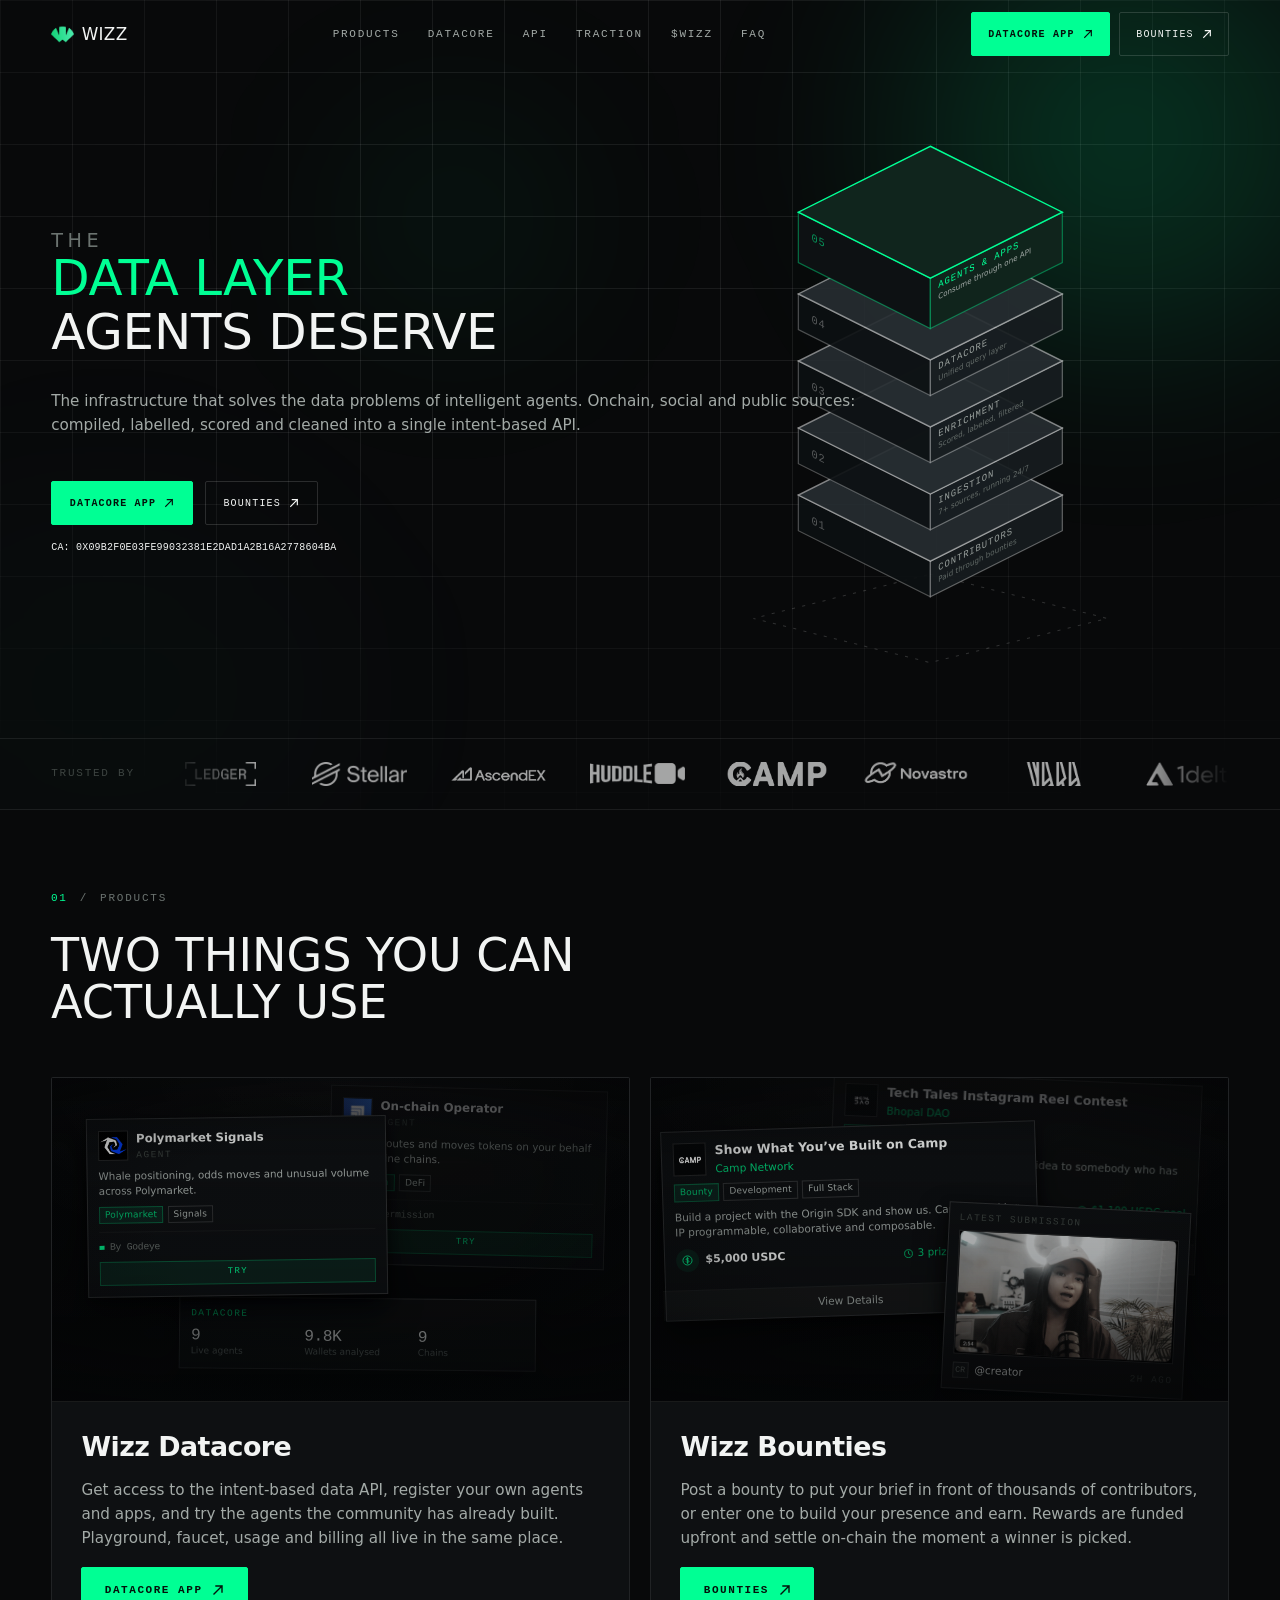
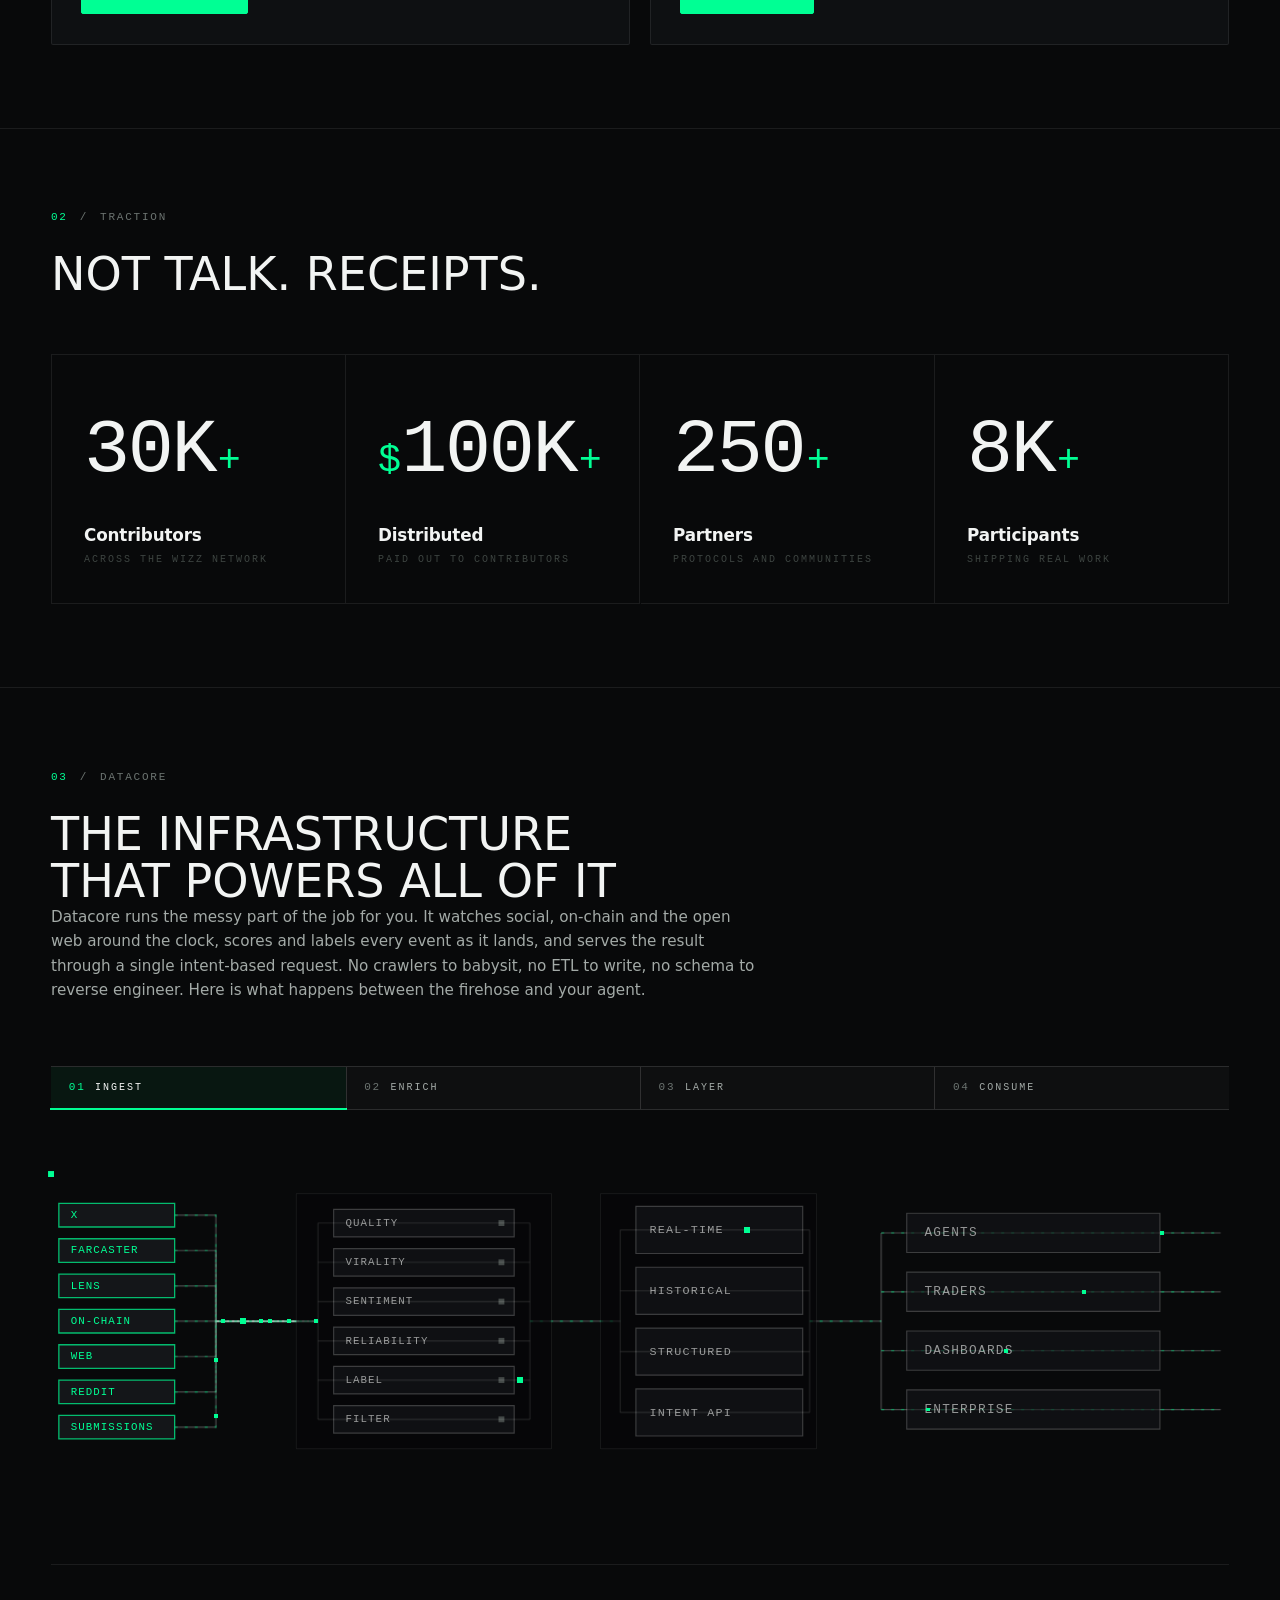
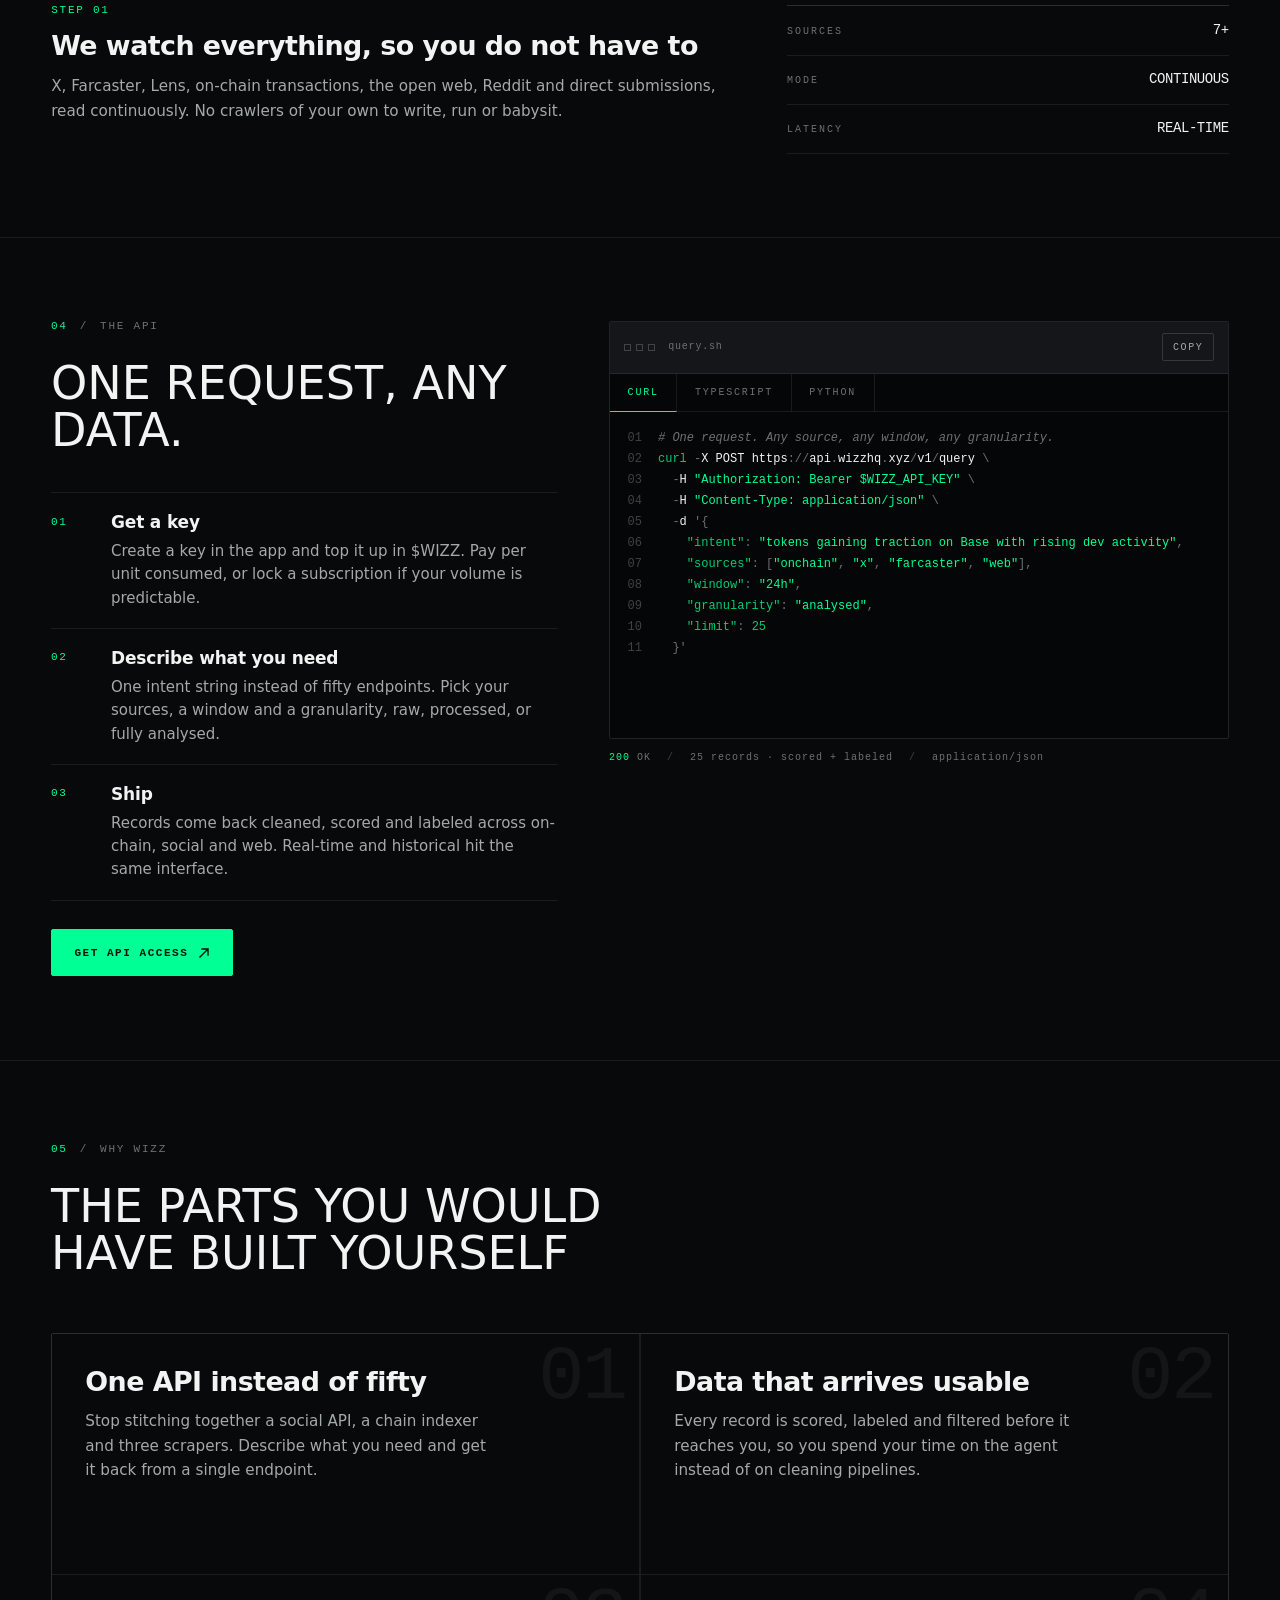
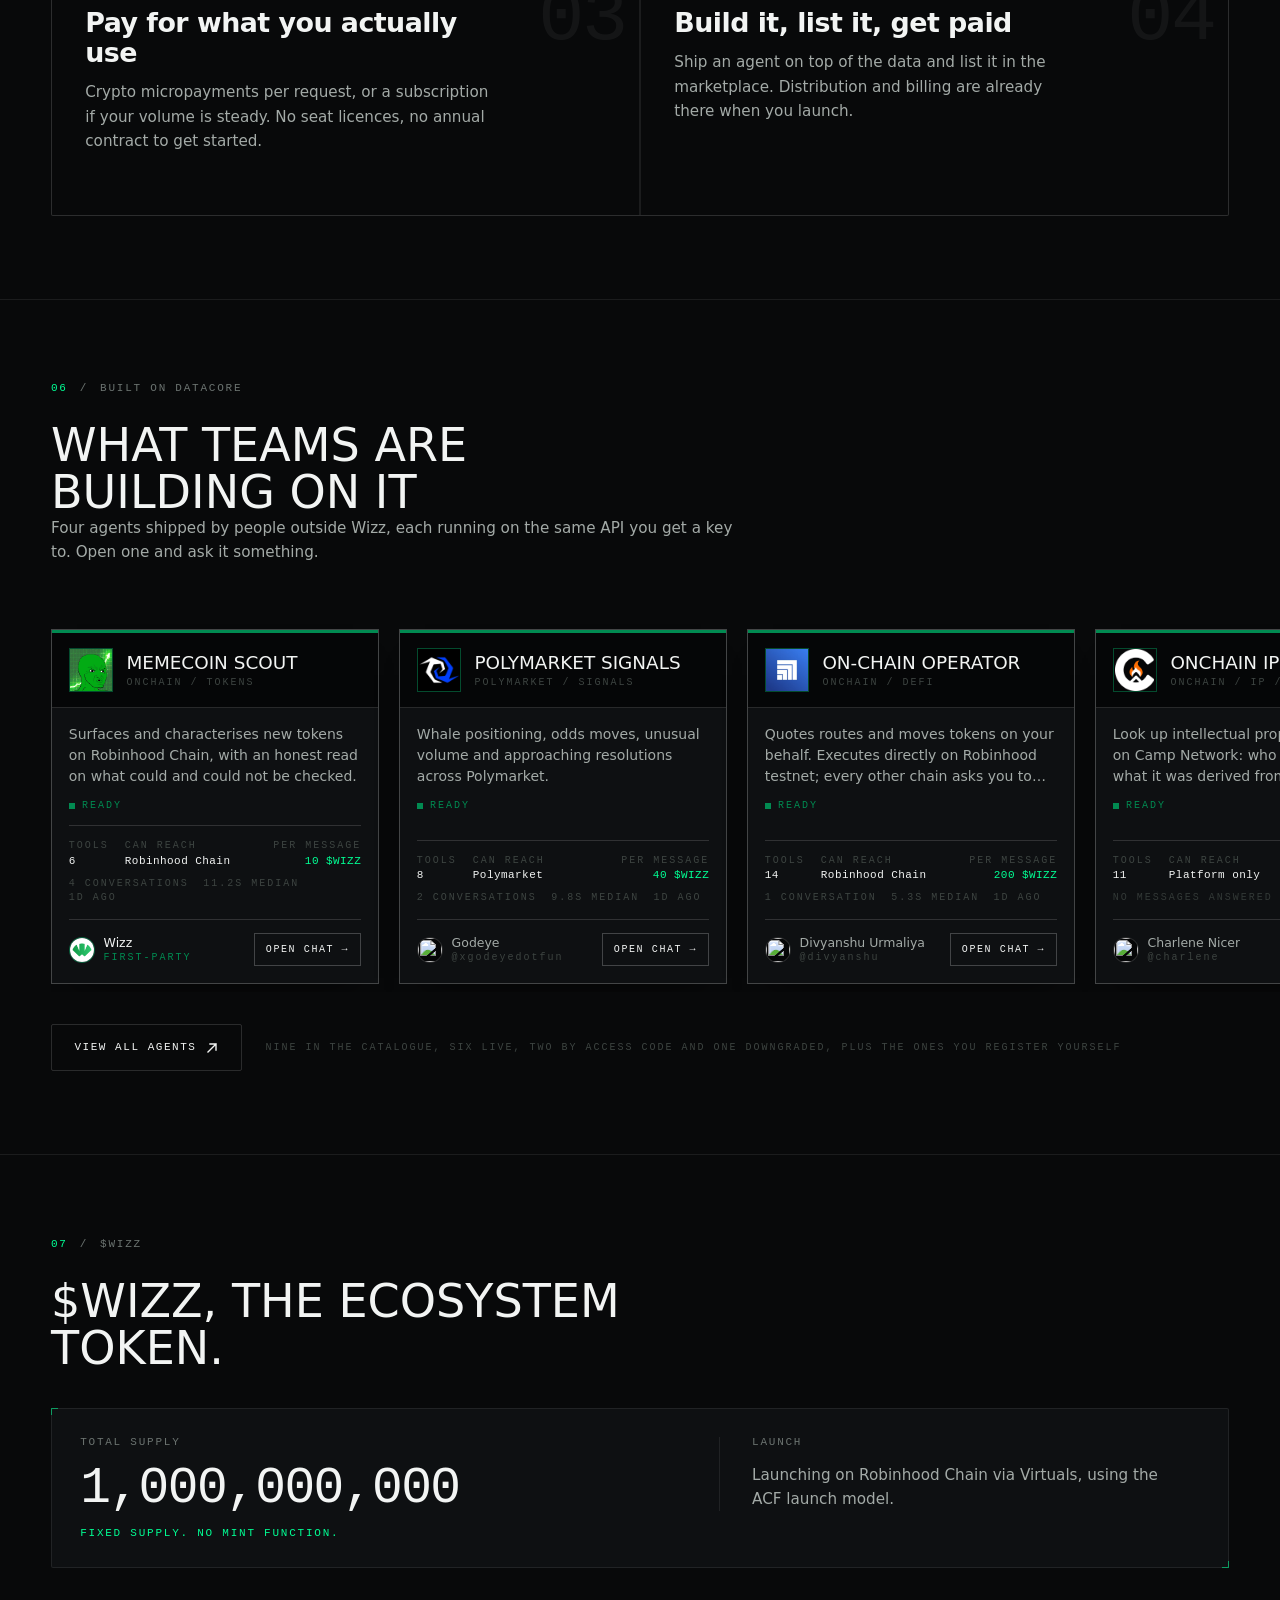
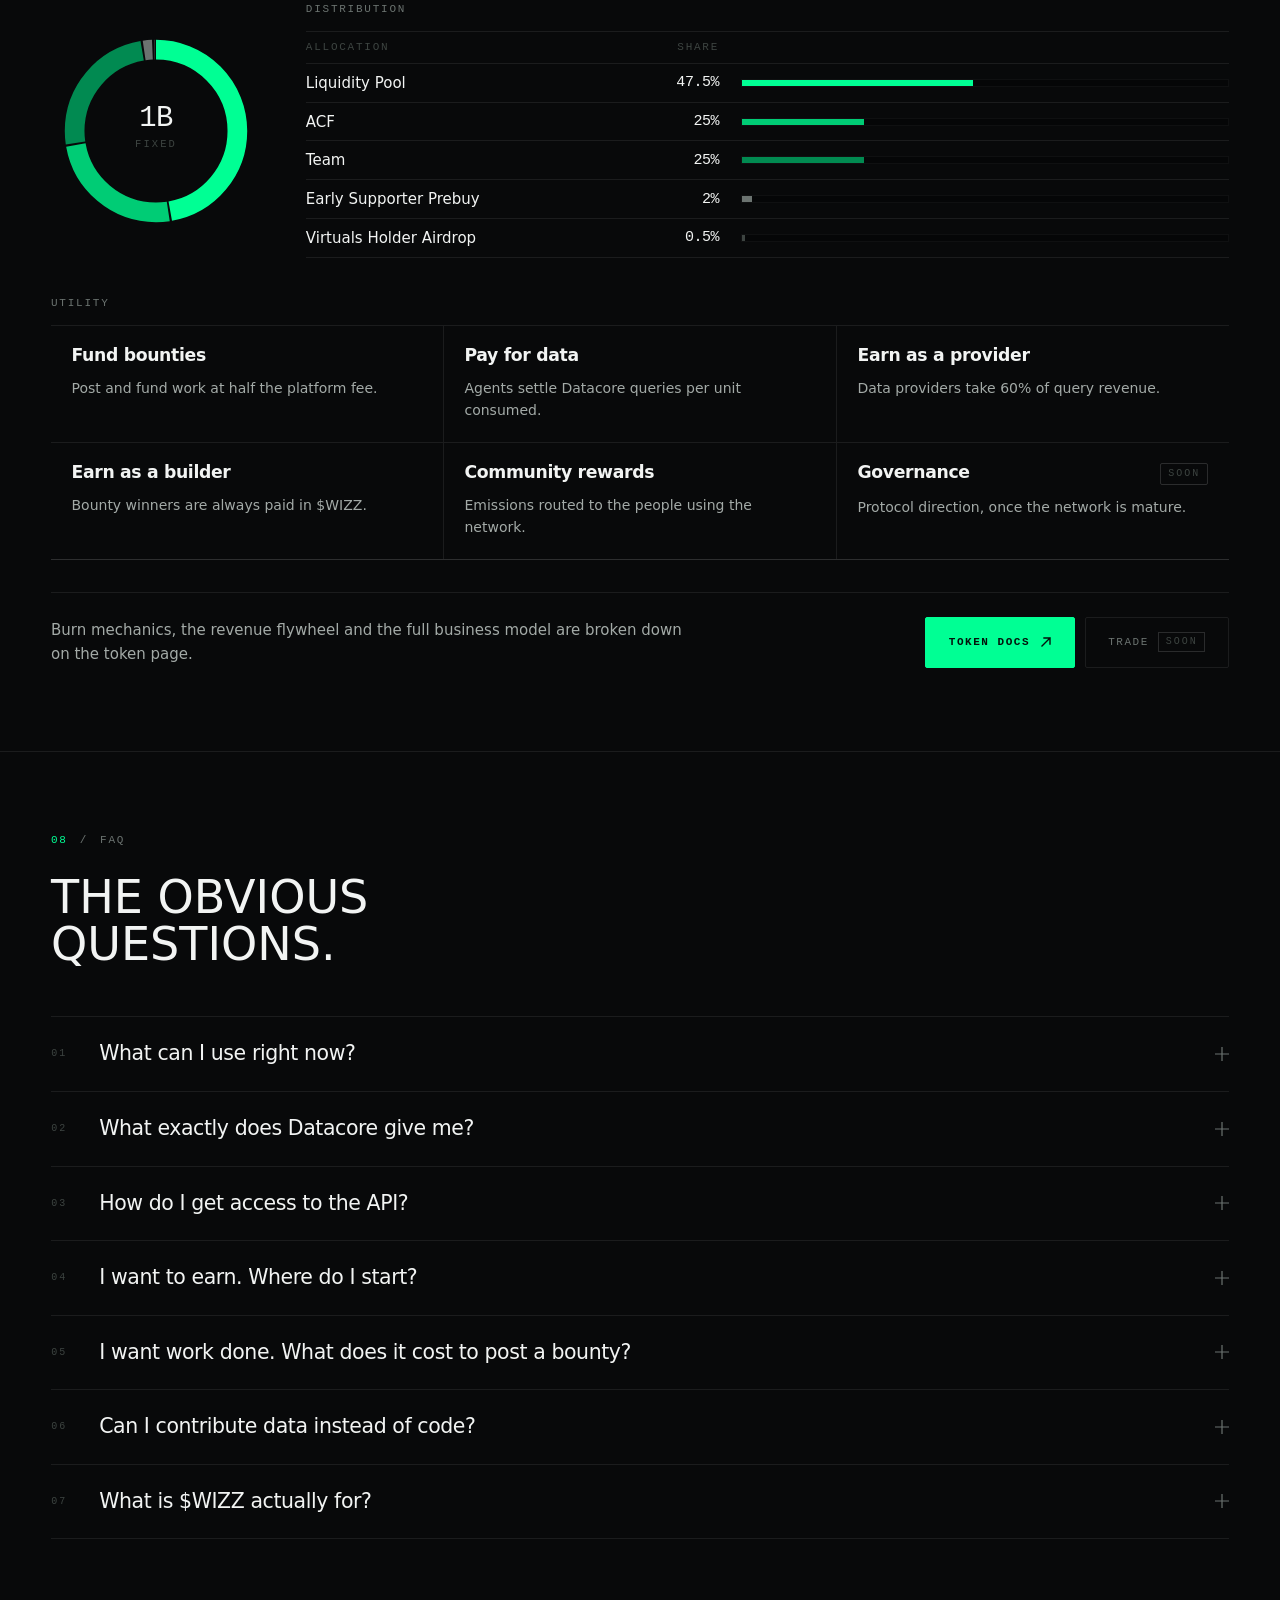
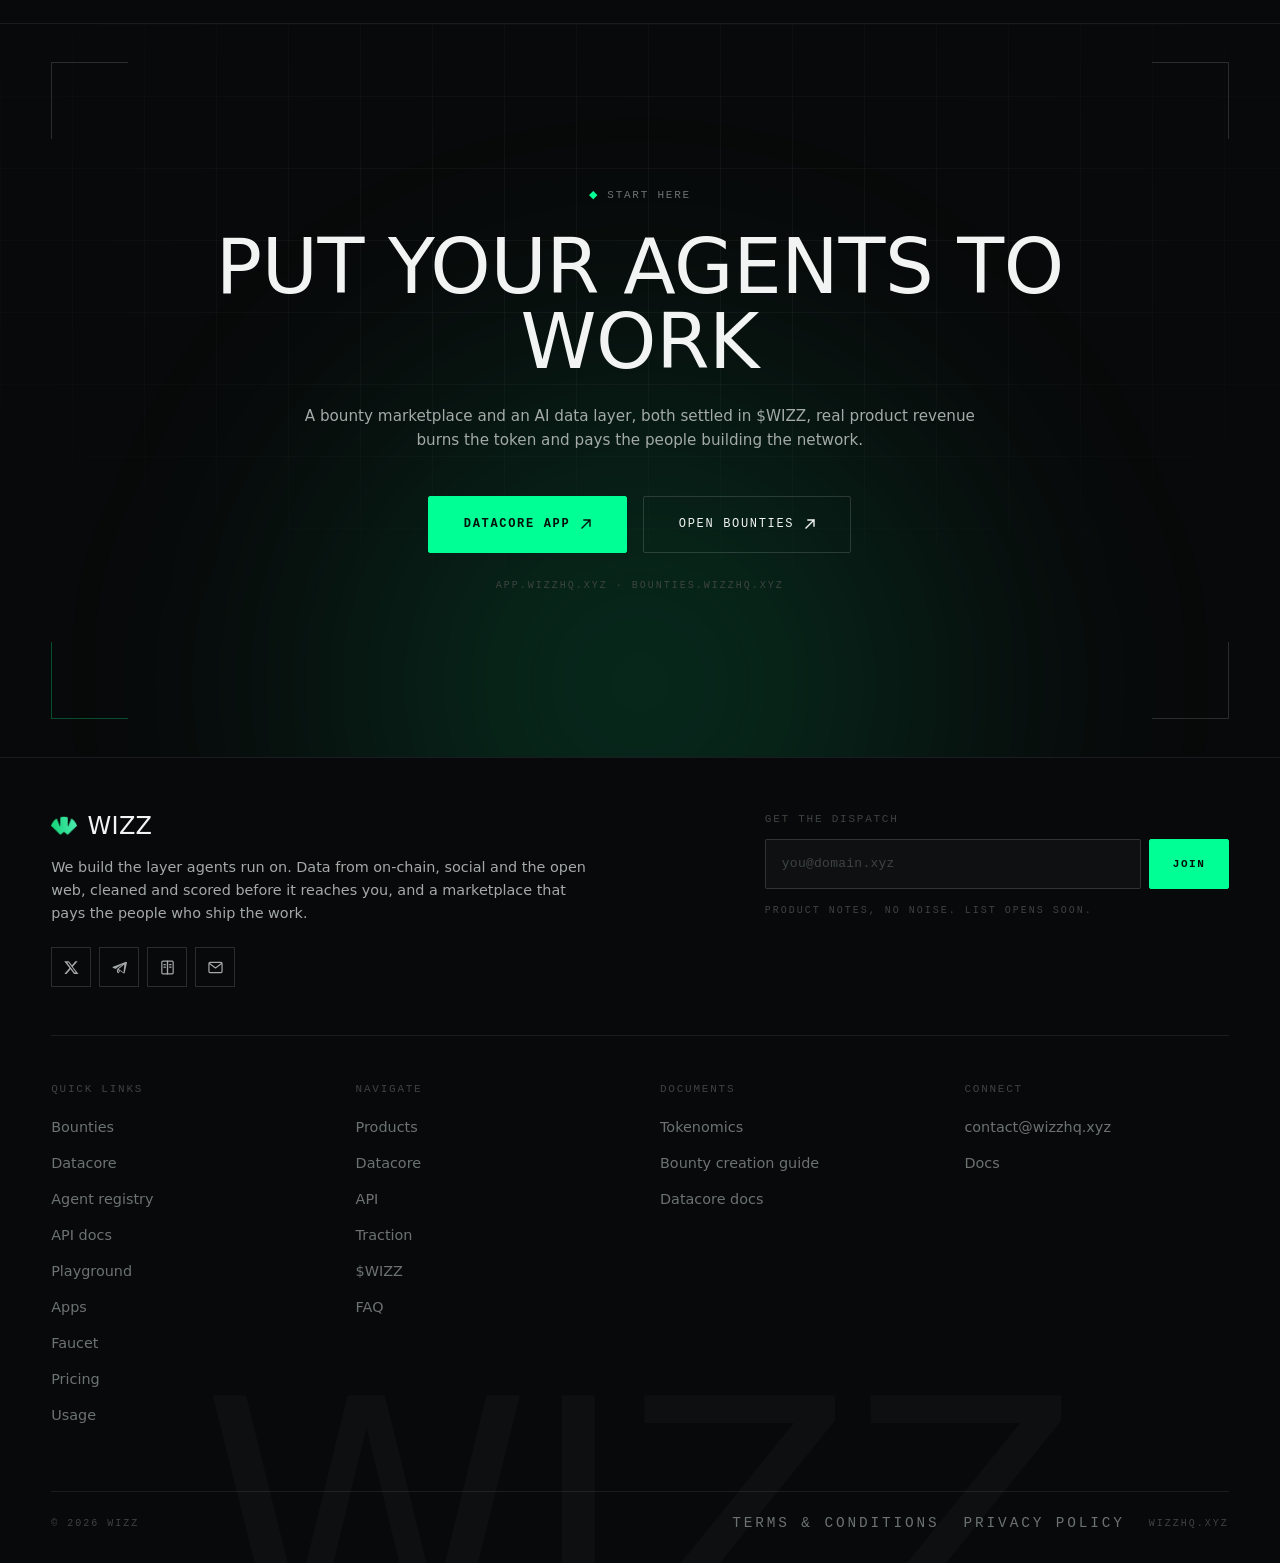
==== commit 1fe780e0: "Rename index (10).html to index.html" ====
--- a/index.html
+++ b/index.html
@@ -175,6 +175,6 @@
   font-style: normal;
 }
 
-/*# sourceMappingURL=[data-uri] */</style><meta content="width=device-width, initial-scale=1" name="viewport"/><meta charset="utf-8"/><title>Wizz, Infrastructure behind superintelligent agents</title><meta content="Wizz is a bounty marketplace plus an AI data layer, both settled in $WIZZ. Real product revenue continuously burns the token and rewards the people who use and build the network." name="description"/><meta content="Wizz,$WIZZ,AI agent economy,crypto data layer,on-chain data API,agent infrastructure,crypto bounties,Wizz Datacore,Robinhood Chain,Virtuals ACF" name="keywords"/><meta content="Wizz, Infrastructure behind superintelligent agents" property="og:title"/><meta content="Two working products, one token. A bounty marketplace that puts real work on-chain, and a data layer that feeds the agents consuming it." property="og:description"/><meta content="Wizz" property="og:site_name"/><meta content="website" property="og:type"/><meta content="summary_large_image" name="twitter:card"/><meta content="@WizzHQ" name="twitter:site"/><meta content="Wizz, Infrastructure behind superintelligent agents" name="twitter:title"/><meta content="A bounty marketplace plus an AI data layer, both settled in $WIZZ." name="twitter:description"/><link href="/favicon.ico" rel="icon" sizes="372x372" type="image/x-icon"/><link href="/favicon.ico" rel="icon" sizes="any"/><link href="/favicon-google.png" rel="icon" sizes="48x48" type="image/png"/><link href="/apple-touch-icon.png" rel="apple-touch-icon"/><meta name="next-size-adjust"/><link rel="stylesheet" href="reveal-fix.css"/></head><body class="__variable_1e4310 __variable_c3aa02 antialiased"><next-route-announcer style="position: absolute;"></next-route-announcer><div data-rk=""><style>[data-rk]{--rk-blurs-modalOverlay:blur(0px);--rk-fonts-body:SFRounded, ui-rounded, "SF Pro Rounded", -apple-system, BlinkMacSystemFont, "Segoe UI", Roboto, Helvetica, Arial, sans-serif, "Apple Color Emoji", "Segoe UI Emoji", "Segoe UI Symbol";--rk-radii-actionButton:9999px;--rk-radii-connectButton:12px;--rk-radii-menuButton:12px;--rk-radii-modal:24px;--rk-radii-modalMobile:28px;--rk-colors-accentColor:#3898FF;--rk-colors-accentColorForeground:#FFF;--rk-colors-actionButtonBorder:rgba(255, 255, 255, 0.04);--rk-colors-actionButtonBorderMobile:rgba(255, 255, 255, 0.08);--rk-colors-actionButtonSecondaryBackground:rgba(255, 255, 255, 0.08);--rk-colors-closeButton:rgba(224, 232, 255, 0.6);--rk-colors-closeButtonBackground:rgba(255, 255, 255, 0.08);--rk-colors-connectButtonBackground:#1A1B1F;--rk-colors-connectButtonBackgroundError:#FF494A;--rk-colors-connectButtonInnerBackground:linear-gradient(0deg, rgba(255, 255, 255, 0.075), rgba(255, 255, 255, 0.15));--rk-colors-connectButtonText:#FFF;--rk-colors-connectButtonTextError:#FFF;--rk-colors-connectionIndicator:#30E000;--rk-colors-downloadBottomCardBackground:linear-gradient(126deg, rgba(0, 0, 0, 0) 9.49%, rgba(120, 120, 120, 0.2) 71.04%), #1A1B1F;--rk-colors-downloadTopCardBackground:linear-gradient(126deg, rgba(120, 120, 120, 0.2) 9.49%, rgba(0, 0, 0, 0) 71.04%), #1A1B1F;--rk-colors-error:#FF494A;--rk-colors-generalBorder:rgba(255, 255, 255, 0.08);--rk-colors-generalBorderDim:rgba(255, 255, 255, 0.04);--rk-colors-menuItemBackground:rgba(224, 232, 255, 0.1);--rk-colors-modalBackdrop:rgba(0, 0, 0, 0.5);--rk-colors-modalBackground:#1A1B1F;--rk-colors-modalBorder:rgba(255, 255, 255, 0.08);--rk-colors-modalText:#FFF;--rk-colors-modalTextDim:rgba(224, 232, 255, 0.3);--rk-colors-modalTextSecondary:rgba(255, 255, 255, 0.6);--rk-colors-profileAction:rgba(224, 232, 255, 0.1);--rk-colors-profileActionHover:rgba(224, 232, 255, 0.2);--rk-colors-profileForeground:rgba(224, 232, 255, 0.05);--rk-colors-selectedOptionBorder:rgba(224, 232, 255, 0.1);--rk-colors-standby:#FFD641;--rk-shadows-connectButton:0px 4px 12px rgba(0, 0, 0, 0.1);--rk-shadows-dialog:0px 8px 32px rgba(0, 0, 0, 0.32);--rk-shadows-profileDetailsAction:0px 2px 6px rgba(37, 41, 46, 0.04);--rk-shadows-selectedOption:0px 2px 6px rgba(0, 0, 0, 0.24);--rk-shadows-selectedWallet:0px 2px 6px rgba(0, 0, 0, 0.24);--rk-shadows-walletLogo:0px 2px 16px rgba(0, 0, 0, 0.16);}</style><div class="Toastify"></div><div class="wizz-root"><a class="w-skip" href="#main">Skip to content</a><div aria-hidden="true" class="w-progress" style="width: 100%; transform: scaleX(0);"></div><nav aria-label="Primary" class="w-nav"><div class="w-shell w-nav-inner"><a aria-label="Wizz, home" class="w-nav-brand" href="#top"><img alt="" data-nimg="1" decoding="async" fetchpriority="high" height="26" src="images/newtheme/wizz-logo.png" style="color: transparent;" width="40"/><span class="w-nav-word">Wizz</span></a><div class="w-nav-links"><a class="w-mono w-nav-link" href="/#products">Products</a><a class="w-mono w-nav-link" href="/#datacore">Datacore</a><a class="w-mono w-nav-link" href="/#api">API</a><a class="w-mono w-nav-link" href="/#traction">Traction</a><a class="w-mono w-nav-link" href="/#token">$WIZZ</a><a class="w-mono w-nav-link" href="/#faq">FAQ</a></div><div class="w-nav-actions"><a class="w-btn w-btn-primary" href="https://wizzhq.xyz/signin?callbackUrl=https%3A%2F%2Fapp.wizzhq.xyz%2Fdatacore">Datacore App<svg aria-hidden="true" class="w-btn-arrow" fill="none" height="12" viewbox="0 0 12 12" width="12"><path d="M2 10L10 2M10 2H4M10 2V8" stroke="currentColor" stroke-linecap="square" stroke-width="1.4"></path></svg></a><a class="w-btn w-nav-cta-secondary" href="https://wizzhq.xyz/signin?callbackUrl=https%3A%2F%2Fapp.wizzhq.xyz%2Fdatacore">Bounties<svg aria-hidden="true" class="w-btn-arrow" fill="none" height="12" viewbox="0 0 12 12" width="12"><path d="M2 10L10 2M10 2H4M10 2V8" stroke="currentColor" stroke-linecap="square" stroke-width="1.4"></path></svg></a><button aria-expanded="false" aria-label="Open menu" class="w-nav-toggle" type="button"><span class="w-nav-toggle-bar"></span><span class="w-nav-toggle-bar"></span><span class="w-nav-toggle-bar"></span></button></div></div></nav><main id="main"><header class="w-hero" id="top"><div aria-hidden="true" class="w-grid-bg"></div><div aria-hidden="true" class="w-hero-wash w-hero-wash-a"></div><div aria-hidden="true" class="w-hero-wash w-hero-wash-b"></div><div aria-hidden="true" class="w-hero-wash w-hero-wash-c"></div><div aria-hidden="true" class="w-hero-stack"><svg class="w-hero-stack-svg" viewbox="0 0 420 540"><path class="w-hero-ground" d="M196,431.5 L364.84000000000003,473.71 L196,515.92 L27.159999999999997,473.71 Z"></path><g class="w-hero-slab-drift" style="animation-delay: -6.8s;"><g class="w-hero-slab" style="transform: translateY(8px);"><path class="w-hero-slab-hit" d="M196,285 L322,348 L196,411 L70,348 Z"></path><path class="w-hero-slab-side" d="M70,348 L196,411 L196,445 L70,382 Z"></path><path class="w-hero-slab-side w-hero-slab-side-r" d="M322,348 L196,411 L196,445 L322,382 Z"></path><path class="w-hero-slab-top" d="M196,285 L322,348 L196,411 L70,348 Z"></path><g transform="matrix(0.8944271909999159, 0.4472135954999579, 0, 1, 82.6, 354.3)"><text class="w-hero-slab-idx" x="0" y="21">01</text></g><g transform="matrix(0.8944271909999159, -0.4472135954999579, 0, 1, 203.56, 407.22)"><text class="w-hero-slab-name" x="0" y="13">Contributors</text><text class="w-hero-slab-note" x="0" y="24">Paid through bounties</text></g></g></g><g class="w-hero-slab-drift" style="animation-delay: -5.1s;"><g class="w-hero-slab" style="transform: translateY(8px);"><path class="w-hero-slab-hit" d="M196,221 L322,284 L196,347 L70,284 Z"></path><path class="w-hero-slab-side" d="M70,284 L196,347 L196,381 L70,318 Z"></path><path class="w-hero-slab-side w-hero-slab-side-r" d="M322,284 L196,347 L196,381 L322,318 Z"></path><path class="w-hero-slab-top" d="M196,221 L322,284 L196,347 L70,284 Z"></path><g transform="matrix(0.8944271909999159, 0.4472135954999579, 0, 1, 82.6, 290.3)"><text class="w-hero-slab-idx" x="0" y="21">02</text></g><g transform="matrix(0.8944271909999159, -0.4472135954999579, 0, 1, 203.56, 343.22)"><text class="w-hero-slab-name" x="0" y="13">Ingestion</text><text class="w-hero-slab-note" x="0" y="24">7+ sources, running 24/7</text></g></g></g><g class="w-hero-slab-drift" style="animation-delay: -3.4s;"><g class="w-hero-slab" style="transform: translateY(8px);"><path class="w-hero-slab-hit" d="M196,157 L322,220 L196,283 L70,220 Z"></path><path class="w-hero-slab-side" d="M70,220 L196,283 L196,317 L70,254 Z"></path><path class="w-hero-slab-side w-hero-slab-side-r" d="M322,220 L196,283 L196,317 L322,254 Z"></path><path class="w-hero-slab-top" d="M196,157 L322,220 L196,283 L70,220 Z"></path><g transform="matrix(0.8944271909999159, 0.4472135954999579, 0, 1, 82.6, 226.3)"><text class="w-hero-slab-idx" x="0" y="21">03</text></g><g transform="matrix(0.8944271909999159, -0.4472135954999579, 0, 1, 203.56, 279.22)"><text class="w-hero-slab-name" x="0" y="13">Enrichment</text><text class="w-hero-slab-note" x="0" y="24">Scored, labeled, filtered</text></g></g></g><g class="w-hero-slab-drift" style="animation-delay: -1.7s;"><g class="w-hero-slab" style="transform: translateY(8px);"><path class="w-hero-slab-hit" d="M196,93 L322,156 L196,219 L70,156 Z"></path><path class="w-hero-slab-side" d="M70,156 L196,219 L196,253 L70,190 Z"></path><path class="w-hero-slab-side w-hero-slab-side-r" d="M322,156 L196,219 L196,253 L322,190 Z"></path><path class="w-hero-slab-top" d="M196,93 L322,156 L196,219 L70,156 Z"></path><g transform="matrix(0.8944271909999159, 0.4472135954999579, 0, 1, 82.6, 162.3)"><text class="w-hero-slab-idx" x="0" y="21">04</text></g><g transform="matrix(0.8944271909999159, -0.4472135954999579, 0, 1, 203.56, 215.22)"><text class="w-hero-slab-name" x="0" y="13">Datacore</text><text class="w-hero-slab-note" x="0" y="24">Unified query layer</text></g></g></g><g class="w-hero-slab-drift" style="animation-delay: 0s;"><g class="w-hero-slab is-on" style="transform: translateY(-6px);"><path class="w-hero-slab-hit" d="M196,29 L322,92 L196,155 L70,92 Z"></path><path class="w-hero-slab-side" d="M70,92 L196,155 L196,203 L70,140 Z"></path><path class="w-hero-slab-side w-hero-slab-side-r" d="M322,92 L196,155 L196,203 L322,140 Z"></path><path class="w-hero-slab-top" d="M196,29 L322,92 L196,155 L70,92 Z"></path><g transform="matrix(0.8944271909999159, 0.4472135954999579, 0, 1, 82.6, 98.3)"><text class="w-hero-slab-idx" x="0" y="21">05</text></g><g transform="matrix(0.8944271909999159, -0.4472135954999579, 0, 1, 203.56, 151.22)"><text class="w-hero-slab-name" x="0" y="13">Agents &amp; apps</text><text class="w-hero-slab-note" x="0" y="24">Consume through one API</text></g></g></g></svg></div><div aria-hidden="true" class="w-hero-veil"></div><div class="w-shell w-hero-inner"><h1 class="w-display"><span class="w-hero-line"><span class="w-hero-line-in w-hero-lead" style="animation-delay: 0.02s;">The</span></span><span class="w-hero-line"><span class="w-hero-line-in" style="animation-delay: 0.06s;"><span class="w-hero-hl">data layer</span></span></span><span class="w-hero-line"><span class="w-hero-line-in" style="animation-delay: 0.14s;">agents deserve</span></span></h1><p class="w-body w-hero-sub w-hero-rise" style="animation-delay: 0.3s;">The infrastructure that solves the data problems of intelligent agents. Onchain, social and public sources: compiled, labelled, scored and cleaned into a single intent-based API.</p><div class="w-hero-cta w-hero-rise" style="animation-delay: 0.38s;"><a class="w-btn w-btn-primary" href="https://wizzhq.xyz/signin?callbackUrl=https%3A%2F%2Fapp.wizzhq.xyz%2Fdatacore">Datacore App<svg aria-hidden="true" class="w-btn-arrow" fill="none" height="12" viewbox="0 0 12 12" width="12"><path d="M2 10L10 2M10 2H4M10 2V8" stroke="currentColor" stroke-linecap="square" stroke-width="1.4"></path></svg></a><a class="w-btn" href="https://wizzhq.xyz/signin?callbackUrl=https%3A%2F%2Fapp.wizzhq.xyz%2Fdatacore">Bounties<svg aria-hidden="true" class="w-btn-arrow" fill="none" height="12" viewbox="0 0 12 12" width="12"><path d="M2 10L10 2M10 2H4M10 2V8" stroke="currentColor" stroke-linecap="square" stroke-width="1.4"></path></svg></a></div><div class="w-mono-sm w-hero-rise" style="animation-delay: 0.44s; margin-top: 18px; opacity: 0.8; letter-spacing: 0.02em;">
+/*# sourceMappingURL=[data-uri] */</style><meta content="width=device-width, initial-scale=1" name="viewport"/><meta charset="utf-8"/><title>Wizz, Infrastructure behind superintelligent agents</title><meta content="Wizz is a bounty marketplace plus an AI data layer, both settled in $WIZZ. Real product revenue continuously burns the token and rewards the people who use and build the network." name="description"/><meta content="Wizz,$WIZZ,AI agent economy,crypto data layer,on-chain data API,agent infrastructure,crypto bounties,Wizz Datacore,Robinhood Chain,Virtuals ACF" name="keywords"/><meta content="Wizz, Infrastructure behind superintelligent agents" property="og:title"/><meta content="Two working products, one token. A bounty marketplace that puts real work on-chain, and a data layer that feeds the agents consuming it." property="og:description"/><meta content="Wizz" property="og:site_name"/><meta content="website" property="og:type"/><meta content="summary_large_image" name="twitter:card"/><meta content="@WizzHQ" name="twitter:site"/><meta content="Wizz, Infrastructure behind superintelligent agents" name="twitter:title"/><meta content="A bounty marketplace plus an AI data layer, both settled in $WIZZ." name="twitter:description"/><link rel="icon" type="image/png" href="[data-uri]"/><link rel="apple-touch-icon" href="[data-uri]"/><meta name="next-size-adjust"/><link rel="stylesheet" href="reveal-fix.css"/></head><body class="__variable_1e4310 __variable_c3aa02 antialiased"><next-route-announcer style="position: absolute;"></next-route-announcer><div data-rk=""><style>[data-rk]{--rk-blurs-modalOverlay:blur(0px);--rk-fonts-body:SFRounded, ui-rounded, "SF Pro Rounded", -apple-system, BlinkMacSystemFont, "Segoe UI", Roboto, Helvetica, Arial, sans-serif, "Apple Color Emoji", "Segoe UI Emoji", "Segoe UI Symbol";--rk-radii-actionButton:9999px;--rk-radii-connectButton:12px;--rk-radii-menuButton:12px;--rk-radii-modal:24px;--rk-radii-modalMobile:28px;--rk-colors-accentColor:#3898FF;--rk-colors-accentColorForeground:#FFF;--rk-colors-actionButtonBorder:rgba(255, 255, 255, 0.04);--rk-colors-actionButtonBorderMobile:rgba(255, 255, 255, 0.08);--rk-colors-actionButtonSecondaryBackground:rgba(255, 255, 255, 0.08);--rk-colors-closeButton:rgba(224, 232, 255, 0.6);--rk-colors-closeButtonBackground:rgba(255, 255, 255, 0.08);--rk-colors-connectButtonBackground:#1A1B1F;--rk-colors-connectButtonBackgroundError:#FF494A;--rk-colors-connectButtonInnerBackground:linear-gradient(0deg, rgba(255, 255, 255, 0.075), rgba(255, 255, 255, 0.15));--rk-colors-connectButtonText:#FFF;--rk-colors-connectButtonTextError:#FFF;--rk-colors-connectionIndicator:#30E000;--rk-colors-downloadBottomCardBackground:linear-gradient(126deg, rgba(0, 0, 0, 0) 9.49%, rgba(120, 120, 120, 0.2) 71.04%), #1A1B1F;--rk-colors-downloadTopCardBackground:linear-gradient(126deg, rgba(120, 120, 120, 0.2) 9.49%, rgba(0, 0, 0, 0) 71.04%), #1A1B1F;--rk-colors-error:#FF494A;--rk-colors-generalBorder:rgba(255, 255, 255, 0.08);--rk-colors-generalBorderDim:rgba(255, 255, 255, 0.04);--rk-colors-menuItemBackground:rgba(224, 232, 255, 0.1);--rk-colors-modalBackdrop:rgba(0, 0, 0, 0.5);--rk-colors-modalBackground:#1A1B1F;--rk-colors-modalBorder:rgba(255, 255, 255, 0.08);--rk-colors-modalText:#FFF;--rk-colors-modalTextDim:rgba(224, 232, 255, 0.3);--rk-colors-modalTextSecondary:rgba(255, 255, 255, 0.6);--rk-colors-profileAction:rgba(224, 232, 255, 0.1);--rk-colors-profileActionHover:rgba(224, 232, 255, 0.2);--rk-colors-profileForeground:rgba(224, 232, 255, 0.05);--rk-colors-selectedOptionBorder:rgba(224, 232, 255, 0.1);--rk-colors-standby:#FFD641;--rk-shadows-connectButton:0px 4px 12px rgba(0, 0, 0, 0.1);--rk-shadows-dialog:0px 8px 32px rgba(0, 0, 0, 0.32);--rk-shadows-profileDetailsAction:0px 2px 6px rgba(37, 41, 46, 0.04);--rk-shadows-selectedOption:0px 2px 6px rgba(0, 0, 0, 0.24);--rk-shadows-selectedWallet:0px 2px 6px rgba(0, 0, 0, 0.24);--rk-shadows-walletLogo:0px 2px 16px rgba(0, 0, 0, 0.16);}</style><div class="Toastify"></div><div class="wizz-root"><a class="w-skip" href="#main">Skip to content</a><div aria-hidden="true" class="w-progress" style="width: 100%; transform: scaleX(0);"></div><nav aria-label="Primary" class="w-nav"><div class="w-shell w-nav-inner"><a aria-label="Wizz, home" class="w-nav-brand" href="#top"><img alt="" data-nimg="1" decoding="async" fetchpriority="high" height="26" src="images/newtheme/wizz-logo.png" style="color: transparent;" width="40"/><span class="w-nav-word">Wizz</span></a><div class="w-nav-links"><a class="w-mono w-nav-link" href="/#products">Products</a><a class="w-mono w-nav-link" href="/#datacore">Datacore</a><a class="w-mono w-nav-link" href="/#api">API</a><a class="w-mono w-nav-link" href="/#traction">Traction</a><a class="w-mono w-nav-link" href="/#token">$WIZZ</a><a class="w-mono w-nav-link" href="/#faq">FAQ</a></div><div class="w-nav-actions"><a class="w-btn w-btn-primary" href="https://wizzhq.xyz/signin?callbackUrl=https%3A%2F%2Fapp.wizzhq.xyz%2Fdatacore">Datacore App<svg aria-hidden="true" class="w-btn-arrow" fill="none" height="12" viewbox="0 0 12 12" width="12"><path d="M2 10L10 2M10 2H4M10 2V8" stroke="currentColor" stroke-linecap="square" stroke-width="1.4"></path></svg></a><a class="w-btn w-nav-cta-secondary" href="https://wizzhq.xyz/signin?callbackUrl=https%3A%2F%2Fapp.wizzhq.xyz%2Fdatacore">Bounties<svg aria-hidden="true" class="w-btn-arrow" fill="none" height="12" viewbox="0 0 12 12" width="12"><path d="M2 10L10 2M10 2H4M10 2V8" stroke="currentColor" stroke-linecap="square" stroke-width="1.4"></path></svg></a><button aria-expanded="false" aria-label="Open menu" class="w-nav-toggle" type="button"><span class="w-nav-toggle-bar"></span><span class="w-nav-toggle-bar"></span><span class="w-nav-toggle-bar"></span></button></div></div></nav><main id="main"><header class="w-hero" id="top"><div aria-hidden="true" class="w-grid-bg"></div><div aria-hidden="true" class="w-hero-wash w-hero-wash-a"></div><div aria-hidden="true" class="w-hero-wash w-hero-wash-b"></div><div aria-hidden="true" class="w-hero-wash w-hero-wash-c"></div><div aria-hidden="true" class="w-hero-stack"><svg class="w-hero-stack-svg" viewbox="0 0 420 540"><path class="w-hero-ground" d="M196,431.5 L364.84000000000003,473.71 L196,515.92 L27.159999999999997,473.71 Z"></path><g class="w-hero-slab-drift" style="animation-delay: -6.8s;"><g class="w-hero-slab" style="transform: translateY(8px);"><path class="w-hero-slab-hit" d="M196,285 L322,348 L196,411 L70,348 Z"></path><path class="w-hero-slab-side" d="M70,348 L196,411 L196,445 L70,382 Z"></path><path class="w-hero-slab-side w-hero-slab-side-r" d="M322,348 L196,411 L196,445 L322,382 Z"></path><path class="w-hero-slab-top" d="M196,285 L322,348 L196,411 L70,348 Z"></path><g transform="matrix(0.8944271909999159, 0.4472135954999579, 0, 1, 82.6, 354.3)"><text class="w-hero-slab-idx" x="0" y="21">01</text></g><g transform="matrix(0.8944271909999159, -0.4472135954999579, 0, 1, 203.56, 407.22)"><text class="w-hero-slab-name" x="0" y="13">Contributors</text><text class="w-hero-slab-note" x="0" y="24">Paid through bounties</text></g></g></g><g class="w-hero-slab-drift" style="animation-delay: -5.1s;"><g class="w-hero-slab" style="transform: translateY(8px);"><path class="w-hero-slab-hit" d="M196,221 L322,284 L196,347 L70,284 Z"></path><path class="w-hero-slab-side" d="M70,284 L196,347 L196,381 L70,318 Z"></path><path class="w-hero-slab-side w-hero-slab-side-r" d="M322,284 L196,347 L196,381 L322,318 Z"></path><path class="w-hero-slab-top" d="M196,221 L322,284 L196,347 L70,284 Z"></path><g transform="matrix(0.8944271909999159, 0.4472135954999579, 0, 1, 82.6, 290.3)"><text class="w-hero-slab-idx" x="0" y="21">02</text></g><g transform="matrix(0.8944271909999159, -0.4472135954999579, 0, 1, 203.56, 343.22)"><text class="w-hero-slab-name" x="0" y="13">Ingestion</text><text class="w-hero-slab-note" x="0" y="24">7+ sources, running 24/7</text></g></g></g><g class="w-hero-slab-drift" style="animation-delay: -3.4s;"><g class="w-hero-slab" style="transform: translateY(8px);"><path class="w-hero-slab-hit" d="M196,157 L322,220 L196,283 L70,220 Z"></path><path class="w-hero-slab-side" d="M70,220 L196,283 L196,317 L70,254 Z"></path><path class="w-hero-slab-side w-hero-slab-side-r" d="M322,220 L196,283 L196,317 L322,254 Z"></path><path class="w-hero-slab-top" d="M196,157 L322,220 L196,283 L70,220 Z"></path><g transform="matrix(0.8944271909999159, 0.4472135954999579, 0, 1, 82.6, 226.3)"><text class="w-hero-slab-idx" x="0" y="21">03</text></g><g transform="matrix(0.8944271909999159, -0.4472135954999579, 0, 1, 203.56, 279.22)"><text class="w-hero-slab-name" x="0" y="13">Enrichment</text><text class="w-hero-slab-note" x="0" y="24">Scored, labeled, filtered</text></g></g></g><g class="w-hero-slab-drift" style="animation-delay: -1.7s;"><g class="w-hero-slab" style="transform: translateY(8px);"><path class="w-hero-slab-hit" d="M196,93 L322,156 L196,219 L70,156 Z"></path><path class="w-hero-slab-side" d="M70,156 L196,219 L196,253 L70,190 Z"></path><path class="w-hero-slab-side w-hero-slab-side-r" d="M322,156 L196,219 L196,253 L322,190 Z"></path><path class="w-hero-slab-top" d="M196,93 L322,156 L196,219 L70,156 Z"></path><g transform="matrix(0.8944271909999159, 0.4472135954999579, 0, 1, 82.6, 162.3)"><text class="w-hero-slab-idx" x="0" y="21">04</text></g><g transform="matrix(0.8944271909999159, -0.4472135954999579, 0, 1, 203.56, 215.22)"><text class="w-hero-slab-name" x="0" y="13">Datacore</text><text class="w-hero-slab-note" x="0" y="24">Unified query layer</text></g></g></g><g class="w-hero-slab-drift" style="animation-delay: 0s;"><g class="w-hero-slab is-on" style="transform: translateY(-6px);"><path class="w-hero-slab-hit" d="M196,29 L322,92 L196,155 L70,92 Z"></path><path class="w-hero-slab-side" d="M70,92 L196,155 L196,203 L70,140 Z"></path><path class="w-hero-slab-side w-hero-slab-side-r" d="M322,92 L196,155 L196,203 L322,140 Z"></path><path class="w-hero-slab-top" d="M196,29 L322,92 L196,155 L70,92 Z"></path><g transform="matrix(0.8944271909999159, 0.4472135954999579, 0, 1, 82.6, 98.3)"><text class="w-hero-slab-idx" x="0" y="21">05</text></g><g transform="matrix(0.8944271909999159, -0.4472135954999579, 0, 1, 203.56, 151.22)"><text class="w-hero-slab-name" x="0" y="13">Agents &amp; apps</text><text class="w-hero-slab-note" x="0" y="24">Consume through one API</text></g></g></g></svg></div><div aria-hidden="true" class="w-hero-veil"></div><div class="w-shell w-hero-inner"><h1 class="w-display"><span class="w-hero-line"><span class="w-hero-line-in w-hero-lead" style="animation-delay: 0.02s;">The</span></span><span class="w-hero-line"><span class="w-hero-line-in" style="animation-delay: 0.06s;"><span class="w-hero-hl">data layer</span></span></span><span class="w-hero-line"><span class="w-hero-line-in" style="animation-delay: 0.14s;">agents deserve</span></span></h1><p class="w-body w-hero-sub w-hero-rise" style="animation-delay: 0.3s;">The infrastructure that solves the data problems of intelligent agents. Onchain, social and public sources: compiled, labelled, scored and cleaned into a single intent-based API.</p><div class="w-hero-cta w-hero-rise" style="animation-delay: 0.38s;"><a class="w-btn w-btn-primary" href="https://wizzhq.xyz/signin?callbackUrl=https%3A%2F%2Fapp.wizzhq.xyz%2Fdatacore">Datacore App<svg aria-hidden="true" class="w-btn-arrow" fill="none" height="12" viewbox="0 0 12 12" width="12"><path d="M2 10L10 2M10 2H4M10 2V8" stroke="currentColor" stroke-linecap="square" stroke-width="1.4"></path></svg></a><a class="w-btn" href="https://wizzhq.xyz/signin?callbackUrl=https%3A%2F%2Fapp.wizzhq.xyz%2Fdatacore">Bounties<svg aria-hidden="true" class="w-btn-arrow" fill="none" height="12" viewbox="0 0 12 12" width="12"><path d="M2 10L10 2M10 2H4M10 2V8" stroke="currentColor" stroke-linecap="square" stroke-width="1.4"></path></svg></a></div><div class="w-mono-sm w-hero-rise" style="animation-delay: 0.44s; margin-top: 18px; opacity: 0.8; letter-spacing: 0.02em;">
 CA: 0x09b2f0e03fe99032381e2dad1a2b16a2778604ba
 </div></div><div class="w-rule"></div><div class="w-shell w-hero-partners"><span class="w-mono w-hero-partners-label">Trusted by</span><div class="w-marquee-mask"><div class="w-marquee-track w-hero-partners-track"><div aria-hidden="false" class="w-hero-partner"><img alt="Ledger" data-nimg="1" decoding="async" height="26" loading="lazy" src="images/newtheme/partners/ledger.png" style="color: transparent;" width="104"/></div><div aria-hidden="false" class="w-hero-partner"><img alt="Stellar" data-nimg="1" decoding="async" height="26" loading="lazy" src="images/newtheme/partners/stellar.png" style="color: transparent;" width="104"/></div><div aria-hidden="false" class="w-hero-partner"><img alt="AscendEX" data-nimg="1" decoding="async" height="26" loading="lazy" src="images/newtheme/partners/ascendex.png" style="color: transparent;" width="104"/></div><div aria-hidden="false" class="w-hero-partner"><img alt="Huddle01" data-nimg="1" decoding="async" height="26" loading="lazy" src="images/newtheme/partners/huddle01.png" style="color: transparent;" width="104"/></div><div aria-hidden="false" class="w-hero-partner"><img alt="Camp Network" data-nimg="1" decoding="async" height="26" loading="lazy" src="images/newtheme/partners/camp.png" style="color: transparent; transform: scale(1.05);" width="104"/></div><div aria-hidden="false" class="w-hero-partner"><img alt="Novastro" data-nimg="1" decoding="async" height="26" loading="lazy" src="images/newtheme/partners/novastro.png" style="color: transparent; transform: scale(1.28);" width="104"/></div><div aria-hidden="false" class="w-hero-partner"><img alt="Vara" data-nimg="1" decoding="async" height="26" loading="lazy" src="images/newtheme/partners/vara.png" style="color: transparent; transform: scale(1.6);" width="104"/></div><div aria-hidden="false" class="w-hero-partner"><img alt="1delta" data-nimg="1" decoding="async" height="26" loading="lazy" src="images/newtheme/partners/1delta.png" style="color: transparent;" width="104"/></div><div aria-hidden="false" class="w-hero-partner"><img alt="Neurolov" data-nimg="1" decoding="async" height="26" loading="lazy" src="images/newtheme/partners/neurolov.png" style="color: transparent;" width="104"/></div><div aria-hidden="false" class="w-hero-partner"><img alt="OrbitX" data-nimg="1" decoding="async" height="26" loading="lazy" src="images/newtheme/partners/orbitx.png" style="color: transparent;" width="104"/></div><div aria-hidden="false" class="w-hero-partner"><img alt="Axicov" data-nimg="1" decoding="async" height="26" loading="lazy" src="images/newtheme/partners/axicov.png" style="color: transparent; transform: scale(2);" width="104"/></div><div aria-hidden="false" class="w-hero-partner"><img alt="Alpenium" data-nimg="1" decoding="async" height="26" loading="lazy" src="images/newtheme/partners/alpenium.png" style="color: transparent;" width="104"/></div><div aria-hidden="false" class="w-hero-partner"><img alt="ChimpX" data-nimg="1" decoding="async" height="26" loading="lazy" src="images/newtheme/partners/chimpx.png" style="color: transparent; transform: scale(1.22);" width="104"/></div><div aria-hidden="false" class="w-hero-partner"><img alt="Unhosted" data-nimg="1" decoding="async" height="26" loading="lazy" src="images/newtheme/partners/unhosted.png" style="color: transparent; transform: scale(1.5);" width="104"/></div><div aria-hidden="false" class="w-hero-partner"><img alt="AITV" data-nimg="1" decoding="async" height="26" loading="lazy" src="images/newtheme/partners/aitv.png" style="color: transparent; transform: scale(1.12);" width="104"/></div><div aria-hidden="false" class="w-hero-partner"><img alt="Elsa" data-nimg="1" decoding="async" height="26" loading="lazy" src="images/newtheme/partners/elsa.png" style="color: transparent;" width="104"/></div><div aria-hidden="false" class="w-hero-partner"><img alt="MitAir" data-nimg="1" decoding="async" height="26" loading="lazy" src="images/newtheme/partners/mitair.png" style="color: transparent; transform: scale(1.15);" width="104"/></div><div aria-hidden="false" class="w-hero-partner"><img alt="Coexegro" data-nimg="1" decoding="async" height="26" loading="lazy" src="images/newtheme/partners/coexegro.png" style="color: transparent; transform: scale(1.35);" width="104"/></div><div aria-hidden="false" class="w-hero-partner"><img alt="Re" data-nimg="1" decoding="async" height="26" loading="lazy" src="images/newtheme/partners/re.png" style="color: transparent; transform: scale(1.15);" width="104"/></div><div aria-hidden="true" class="w-hero-partner"><img alt="Ledger" data-nimg="1" decoding="async" height="26" loading="lazy" src="images/newtheme/partners/ledger.png" style="color: transparent;" width="104"/></div><div aria-hidden="true" class="w-hero-partner"><img alt="Stellar" data-nimg="1" decoding="async" height="26" loading="lazy" src="images/newtheme/partners/stellar.png" style="color: transparent;" width="104"/></div><div aria-hidden="true" class="w-hero-partner"><img alt="AscendEX" data-nimg="1" decoding="async" height="26" loading="lazy" src="images/newtheme/partners/ascendex.png" style="color: transparent;" width="104"/></div><div aria-hidden="true" class="w-hero-partner"><img alt="Huddle01" data-nimg="1" decoding="async" height="26" loading="lazy" src="images/newtheme/partners/huddle01.png" style="color: transparent;" width="104"/></div><div aria-hidden="true" class="w-hero-partner"><img alt="Camp Network" data-nimg="1" decoding="async" height="26" loading="lazy" src="images/newtheme/partners/camp.png" style="color: transparent; transform: scale(1.05);" width="104"/></div><div aria-hidden="true" class="w-hero-partner"><img alt="Novastro" data-nimg="1" decoding="async" height="26" loading="lazy" src="images/newtheme/partners/novastro.png" style="color: transparent; transform: scale(1.28);" width="104"/></div><div aria-hidden="true" class="w-hero-partner"><img alt="Vara" data-nimg="1" decoding="async" height="26" loading="lazy" src="images/newtheme/partners/vara.png" style="color: transparent; transform: scale(1.6);" width="104"/></div><div aria-hidden="true" class="w-hero-partner"><img alt="1delta" data-nimg="1" decoding="async" height="26" loading="lazy" src="images/newtheme/partners/1delta.png" style="color: transparent;" width="104"/></div><div aria-hidden="true" class="w-hero-partner"><img alt="Neurolov" data-nimg="1" decoding="async" height="26" loading="lazy" src="images/newtheme/partners/neurolov.png" style="color: transparent;" width="104"/></div><div aria-hidden="true" class="w-hero-partner"><img alt="OrbitX" data-nimg="1" decoding="async" height="26" loading="lazy" src="images/newtheme/partners/orbitx.png" style="color: transparent;" width="104"/></div><div aria-hidden="true" class="w-hero-partner"><img alt="Axicov" data-nimg="1" decoding="async" height="26" loading="lazy" src="images/newtheme/partners/axicov.png" style="color: transparent; transform: scale(2);" width="104"/></div><div aria-hidden="true" class="w-hero-partner"><img alt="Alpenium" data-nimg="1" decoding="async" height="26" loading="lazy" src="images/newtheme/partners/alpenium.png" style="color: transparent;" width="104"/></div><div aria-hidden="true" class="w-hero-partner"><img alt="ChimpX" data-nimg="1" decoding="async" height="26" loading="lazy" src="images/newtheme/partners/chimpx.png" style="color: transparent; transform: scale(1.22);" width="104"/></div><div aria-hidden="true" class="w-hero-partner"><img alt="Unhosted" data-nimg="1" decoding="async" height="26" loading="lazy" src="images/newtheme/partners/unhosted.png" style="color: transparent; transform: scale(1.5);" width="104"/></div><div aria-hidden="true" class="w-hero-partner"><img alt="AITV" data-nimg="1" decoding="async" height="26" loading="lazy" src="images/newtheme/partners/aitv.png" style="color: transparent; transform: scale(1.12);" width="104"/></div><div aria-hidden="true" class="w-hero-partner"><img alt="Elsa" data-nimg="1" decoding="async" height="26" loading="lazy" src="images/newtheme/partners/elsa.png" style="color: transparent;" width="104"/></div><div aria-hidden="true" class="w-hero-partner"><img alt="MitAir" data-nimg="1" decoding="async" height="26" loading="lazy" src="images/newtheme/partners/mitair.png" style="color: transparent; transform: scale(1.15);" width="104"/></div><div aria-hidden="true" class="w-hero-partner"><img alt="Coexegro" data-nimg="1" decoding="async" height="26" loading="lazy" src="images/newtheme/partners/coexegro.png" style="color: transparent; transform: scale(1.35);" width="104"/></div><div aria-hidden="true" class="w-hero-partner"><img alt="Re" data-nimg="1" decoding="async" height="26" loading="lazy" src="images/newtheme/partners/re.png" style="color: transparent; transform: scale(1.15);" width="104"/></div></div></div></div><div class="w-rule"></div></header><section class="w-section" id="products"><div class="w-shell"><div class="w-reveal" style="text-align: left; max-width: 56rem;"><div class="w-sec-index w-mono"><b>01</b><span aria-hidden="true">/</span><span>PRODUCTS</span></div><h2 class="w-h2 w-sec-title">Two things you can actually use</h2></div><div class="w-pd-grid"><div class="w-reveal w-pd-col" style="transition-delay: 0ms;"><article class="w-pd-card"><div aria-hidden="true" class="w-pd-shot"><div class="w-pd-scene w-pd-scene-dc"><div class="w-pd-layer w-pd-dc-1 is-back"><div class="w-pd-ac"><div class="w-pd-ac-head"><span class="w-pd-ac-tile has-logo"><img alt="" class="w-pd-ac-logo" src="images/supermissionlogo.png"/></span><span class="w-pd-ac-ident"><span class="w-pd-ac-name">On-chain Operator</span><span class="w-mono-sm w-pd-ac-kind">AGENT</span></span></div><p class="w-pd-ac-desc">Quotes routes and moves tokens on your behalf across nine chains.</p><div class="w-pd-ac-tags"><span class="w-pd-pill is-acc">On-chain</span><span class="w-pd-pill">DeFi</span></div><div class="w-pd-ac-stat"><span class="w-pd-ac-dot"></span><span class="w-num w-pd-ac-num">By Supermission</span></div><div class="w-pd-fauxbtn">Try</div></div></div><div class="w-pd-layer w-pd-dc-3 is-front"><div class="w-pd-ac"><div class="w-pd-ac-head"><span class="w-pd-ac-tile has-logo"><img alt="" class="w-pd-ac-logo" src="images/godeyelogo.jpg"/></span><span class="w-pd-ac-ident"><span class="w-pd-ac-name">Polymarket Signals</span><span class="w-mono-sm w-pd-ac-kind">AGENT</span></span></div><p class="w-pd-ac-desc">Whale positioning, odds moves and unusual volume across Polymarket.</p><div class="w-pd-ac-tags"><span class="w-pd-pill is-acc">Polymarket</span><span class="w-pd-pill">Signals</span></div><div class="w-pd-ac-stat"><span class="w-pd-ac-dot"></span><span class="w-num w-pd-ac-num">By Godeye</span></div><div class="w-pd-fauxbtn">Try</div></div></div><div class="w-pd-layer w-pd-dc-stats is-mid"><div class="w-pd-stats"><span class="w-mono-sm w-pd-stats-label">DATACORE</span><div class="w-pd-stats-grid"><span class="w-pd-stat"><span class="w-num w-pd-stat-v">9</span><span class="w-pd-stat-k">Live agents</span></span><span class="w-pd-stat"><span class="w-num w-pd-stat-v">9.8K</span><span class="w-pd-stat-k">Wallets analysed</span></span><span class="w-pd-stat"><span class="w-num w-pd-stat-v">9</span><span class="w-pd-stat-k">Chains</span></span></div></div></div><span class="w-pd-veil"></span></div></div><div class="w-pd-copy"><h3 class="w-h3 w-pd-name">Wizz Datacore</h3><p class="w-body w-pd-body">Get access to the intent-based data API, register your own agents and apps, and try the agents the community has already built. Playground, faucet, usage and billing all live in the same place.</p><a class="w-btn w-btn-primary w-pd-cta" href="https://wizzhq.xyz/signin?callbackUrl=https%3A%2F%2Fapp.wizzhq.xyz%2Fdatacore">Datacore App<svg aria-hidden="true" class="w-btn-arrow" fill="none" height="12" viewbox="0 0 12 12" width="12"><path d="M2 10L10 2M10 2H4M10 2V8" stroke="currentColor" stroke-linecap="square" stroke-width="1.4"></path></svg></a></div></article></div><div class="w-reveal w-pd-col" style="transition-delay: 100ms;"><article class="w-pd-card"><div aria-hidden="true" class="w-pd-shot"><div class="w-pd-scene w-pd-scene-bt"><div class="w-pd-layer w-pd-bt-1 is-back"><div class="w-pd-bt-card"><div class="w-pd-bt-inner"><div class="w-pd-bt-head"><span class="w-pd-bt-logo"><img alt="" class="w-pd-bt-logo-img" data-nimg="1" decoding="async" height="56" loading="lazy" src="images/newtheme/partners/bhopaldao.png" style="color: transparent;" width="56"/></span><span class="w-pd-bt-ident"><span class="w-pd-bt-title">Tech Tales Instagram Reel Contest</span><span class="w-pd-bt-org">Bhopal DAO</span></span></div><div class="w-pd-bt-tags"><span class="w-pd-pill is-acc">Bounty</span><span class="w-pd-pill">Content</span></div><p class="w-pd-bt-desc">Make a reel that explains one Web3 idea to somebody who has never touched a wallet.</p><div class="w-pd-bt-stats"><span class="w-pd-bt-stat"><span class="w-pd-bt-glyph"><svg fill="none" stroke="currentColor" stroke-width="1.7" viewbox="0 0 24 24"><circle cx="9.5" cy="8" r="3.2"></circle><path d="M3.6 19c0-3.1 2.6-5 5.9-5s5.9 1.9 5.9 5" stroke-linecap="round"></path><path d="M16.4 5.4a3.2 3.2 0 0 1 0 5.2M17 14.2c2.2.5 3.6 2.2 3.6 4.8" stroke-linecap="round"></path></svg></span><span class="w-pd-bt-subs">15 Submissions</span></span><span class="w-pd-bt-left"><span class="w-pd-bt-clock"><svg fill="none" stroke="currentColor" stroke-width="1.8" viewbox="0 0 24 24"><circle cx="12" cy="12" r="8.6"></circle><path d="M12 7.2V12l3.2 2" stroke-linecap="round" stroke-linejoin="round"></path></svg></span>$1,100 USDC pool</span></div><div class="w-pd-bt-action">View Details</div></div></div></div><div class="w-pd-layer w-pd-bt-2 is-front"><div class="w-pd-bt-card"><div class="w-pd-bt-inner"><div class="w-pd-bt-head"><span class="w-pd-bt-logo"><img alt="" class="w-pd-bt-logo-img" data-nimg="1" decoding="async" height="56" loading="lazy" src="images/newtheme/partners/camp.png" style="color: transparent;" width="56"/></span><span class="w-pd-bt-ident"><span class="w-pd-bt-title">Show What You’ve Built on Camp</span><span class="w-pd-bt-org">Camp Network</span></span></div><div class="w-pd-bt-tags"><span class="w-pd-pill is-acc">Bounty</span><span class="w-pd-pill">Development</span><span class="w-pd-pill">Full Stack</span></div><p class="w-pd-bt-desc">Build a project with the Origin SDK and show us. Camp is making IP programmable, collaborative and composable.</p><div class="w-pd-bt-stats"><span class="w-pd-bt-stat"><span class="w-pd-bt-glyph"><svg fill="none" stroke="currentColor" stroke-width="1.7" viewbox="0 0 24 24"><circle cx="12" cy="12" r="8.6"></circle><path d="M14.4 9.2a2.8 2.8 0 0 0-2.4-1.2c-1.4 0-2.4.8-2.4 1.9 0 2.6 5 1.3 5 3.9 0 1.1-1 2-2.6 2a2.9 2.9 0 0 1-2.5-1.3M12 6.4v11.2" stroke-linecap="round"></path></svg></span><span class="w-pd-bt-subs">$5,000 USDC</span></span><span class="w-pd-bt-left"><span class="w-pd-bt-clock"><svg fill="none" stroke="currentColor" stroke-width="1.8" viewbox="0 0 24 24"><circle cx="12" cy="12" r="8.6"></circle><path d="M12 7.2V12l3.2 2" stroke-linecap="round" stroke-linejoin="round"></path></svg></span>3 prizes + 2 bonuses</span></div><div class="w-pd-bt-action">View Details</div></div></div></div><div class="w-pd-layer w-pd-bt-3 is-front"><div class="w-pd-sub"><span class="w-mono-sm w-pd-sub-label">LATEST SUBMISSION</span><span class="w-pd-sub-shot"><img alt="" data-nimg="fill" decoding="async" loading="lazy" src="images/submission-preview.jpg" style="position: absolute; height: 100%; width: 100%; inset: 0px; object-fit: cover; color: transparent;"/></span><span class="w-pd-sub-by"><span class="w-pd-sub-av">CR</span><span class="w-pd-sub-handle">@creator</span><span class="w-mono-sm w-pd-sub-time">2H AGO</span></span></div></div><span class="w-pd-veil"></span></div></div><div class="w-pd-copy"><h3 class="w-h3 w-pd-name">Wizz Bounties</h3><p class="w-body w-pd-body">Post a bounty to put your brief in front of thousands of contributors, or enter one to build your presence and earn. Rewards are funded upfront and settle on-chain the moment a winner is picked.</p><a class="w-btn w-btn-primary w-pd-cta" href="https://wizzhq.xyz/signin?callbackUrl=https%3A%2F%2Fapp.wizzhq.xyz%2Fdatacore">Bounties<svg aria-hidden="true" class="w-btn-arrow" fill="none" height="12" viewbox="0 0 12 12" width="12"><path d="M2 10L10 2M10 2H4M10 2V8" stroke="currentColor" stroke-linecap="square" stroke-width="1.4"></path></svg></a></div></article></div></div></div></section><div class="w-rule"></div><section class="w-section" id="traction"><div class="w-shell"><div class="w-reveal" style="text-align: left; max-width: 56rem;"><div class="w-sec-index w-mono"><b>02</b><span aria-hidden="true">/</span><span>TRACTION</span></div><h2 class="w-h2 w-sec-title">Not talk. Receipts.</h2></div><div class="w-tr-grid"><div class="w-reveal w-tr-cell" style="transition-delay: 0ms;"><div><div class="w-tr-value w-num">30K<span class="w-tr-affix">+</span></div><div class="w-tr-label">Contributors</div><div class="w-mono-sm w-tr-note">Across the Wizz network</div></div></div><div class="w-reveal w-tr-cell" style="transition-delay: 80ms;"><div><div class="w-tr-value w-num"><span class="w-tr-affix">$</span>100K<span class="w-tr-affix">+</span></div><div class="w-tr-label">Distributed</div><div class="w-mono-sm w-tr-note">Paid out to contributors</div></div></div><div class="w-reveal w-tr-cell" style="transition-delay: 160ms;"><div><div class="w-tr-value w-num">250<span class="w-tr-affix">+</span></div><div class="w-tr-label">Partners</div><div class="w-mono-sm w-tr-note">Protocols and communities</div></div></div><div class="w-reveal w-tr-cell" style="transition-delay: 240ms;"><div><div class="w-tr-value w-num">8K<span class="w-tr-affix">+</span></div><div class="w-tr-label">Participants</div><div class="w-mono-sm w-tr-note">Shipping real work</div></div></div></div></div></section><div class="w-rule"></div><section class="w-section w-dc" id="datacore"><div class="w-shell w-dc-inner"><div class="w-reveal is-in" style="text-align: left; max-width: none;"><div class="w-sec-index w-mono"><b>03</b><span aria-hidden="true">/</span><span>DATACORE</span></div><h2 class="w-h2 w-sec-title">The infrastructure that powers all of it</h2><p class="w-body w-sec-lede">Datacore runs the messy part of the job for you. It watches social, on-chain and the open web around the clock, scores and labels every event as it lands, and serves the result through a single intent-based request. No crawlers to babysit, no ETL to write, no schema to reverse engineer. Here is what happens between the firehose and your agent.</p></div><div aria-label="Datacore pipeline stages" class="w-dc-tabs" role="tablist"><button aria-controls="w-dc-panel-ingest" aria-selected="true" class="w-dc-tab is-active" id="w-dc-tab-ingest" role="tab" tabindex="0" type="button"><span class="w-mono w-dc-tab-idx">01</span><span class="w-mono-sm w-dc-tab-label">ingest</span><span class="w-dc-tab-bar" style="transform: none; transform-origin: 50% 50% 0px;"></span></button><button aria-controls="w-dc-panel-enrich" aria-selected="false" class="w-dc-tab" id="w-dc-tab-enrich" role="tab" tabindex="-1" type="button"><span class="w-mono w-dc-tab-idx">02</span><span class="w-mono-sm w-dc-tab-label">enrich</span></button><button aria-controls="w-dc-panel-layer" aria-selected="false" class="w-dc-tab" id="w-dc-tab-layer" role="tab" tabindex="-1" type="button"><span class="w-mono w-dc-tab-idx">03</span><span class="w-mono-sm w-dc-tab-label">layer</span></button><button aria-controls="w-dc-panel-consume" aria-selected="false" class="w-dc-tab" id="w-dc-tab-consume" role="tab" tabindex="-1" type="button"><span class="w-mono w-dc-tab-idx">04</span><span class="w-mono-sm w-dc-tab-label">consume</span></button></div><figure class="w-dc-figure"><svg aria-label="Datacore pipeline: seven ingest sources feed a scoring rack, which writes into a unified data layer consumed by agents, traders, dashboards and enterprises." class="w-dc-svg w-dc-svg-h" preserveaspectratio="xMidYMid meet" role="img" viewbox="0 0 1200 300"><defs><clippath id="w-dc-clip-h"><rect height="260" width="260" x="250" y="20"></rect></clippath></defs><g class="w-dc-wires"><path class="w-dc-line" d="M126,42 H168 V150 H272"></path><path class="w-dc-dash" d="M126,42 H168 V150 H272"></path><path class="w-dc-line" d="M126,78 H168 V150 H272"></path><path class="w-dc-dash" d="M126,78 H168 V150 H272"></path><path class="w-dc-line" d="M126,114 H168 V150 H272"></path><path class="w-dc-dash" d="M126,114 H168 V150 H272"></path><path class="w-dc-line" d="M126,150 H168 V150 H272"></path><path class="w-dc-dash" d="M126,150 H168 V150 H272"></path><path class="w-dc-line" d="M126,186 H168 V150 H272"></path><path class="w-dc-dash" d="M126,186 H168 V150 H272"></path><path class="w-dc-line" d="M126,222 H168 V150 H272"></path><path class="w-dc-dash" d="M126,222 H168 V150 H272"></path><path class="w-dc-line" d="M126,258 H168 V150 H272"></path><path class="w-dc-dash" d="M126,258 H168 V150 H272"></path><path class="w-dc-line" d="M272,50 V250"></path><path class="w-dc-line" d="M488,50 V250"></path><path class="w-dc-line" d="M272,50 H488"></path><path class="w-dc-line" d="M272,90 H488"></path><path class="w-dc-line" d="M272,130 H488"></path><path class="w-dc-line" d="M272,170 H488"></path><path class="w-dc-line" d="M272,210 H488"></path><path class="w-dc-line" d="M272,250 H488"></path><path class="w-dc-line" d="M488,150 H580"></path><path class="w-dc-dash" d="M488,150 H580"></path><path class="w-dc-line" d="M580,57 V243"></path><path class="w-dc-line" d="M773,57 V243"></path><path class="w-dc-line" d="M580,57 H773"></path><path class="w-dc-line" d="M580,119 H773"></path><path class="w-dc-line" d="M580,181 H773"></path><path class="w-dc-line" d="M580,243 H773"></path><path class="w-dc-line" d="M773,150 H846"></path><path class="w-dc-dash" d="M773,150 H846"></path><path class="w-dc-line" d="M846,60 V240"></path><path class="w-dc-line" d="M846,60 H1192"></path><path class="w-dc-dash" d="M846,60 H1192"></path><path class="w-dc-line" d="M846,120 H1192"></path><path class="w-dc-dash" d="M846,120 H1192"></path><path class="w-dc-line" d="M846,180 H1192"></path><path class="w-dc-dash" d="M846,180 H1192"></path><path class="w-dc-line" d="M846,240 H1192"></path><path class="w-dc-dash" d="M846,240 H1192"></path></g><g class="w-dc-stage is-active"><g><rect class="w-dc-node" height="24" width="118" x="8" y="30"></rect><text class="w-dc-node-label" dominant-baseline="middle" font-size="11" x="20" y="42">X</text></g><g><rect class="w-dc-node" height="24" width="118" x="8" y="66"></rect><text class="w-dc-node-label" dominant-baseline="middle" font-size="11" x="20" y="78">FARCASTER</text></g><g><rect class="w-dc-node" height="24" width="118" x="8" y="102"></rect><text class="w-dc-node-label" dominant-baseline="middle" font-size="11" x="20" y="114">LENS</text></g><g><rect class="w-dc-node" height="24" width="118" x="8" y="138"></rect><text class="w-dc-node-label" dominant-baseline="middle" font-size="11" x="20" y="150">ON-CHAIN</text></g><g><rect class="w-dc-node" height="24" width="118" x="8" y="174"></rect><text class="w-dc-node-label" dominant-baseline="middle" font-size="11" x="20" y="186">WEB</text></g><g><rect class="w-dc-node" height="24" width="118" x="8" y="210"></rect><text class="w-dc-node-label" dominant-baseline="middle" font-size="11" x="20" y="222">REDDIT</text></g><g><rect class="w-dc-node" height="24" width="118" x="8" y="246"></rect><text class="w-dc-node-label" dominant-baseline="middle" font-size="11" x="20" y="258">SUBMISSIONS</text></g></g><g class="w-dc-stage"><rect class="w-dc-block" height="260" width="260" x="250" y="20"></rect><g><rect class="w-dc-cell" height="28" style="animation-delay: 0s;" width="184" x="288" y="36"></rect><text class="w-dc-cell-label" dominant-baseline="middle" font-size="11" x="300" y="50">QUALITY</text><rect class="w-dc-score" height="6" style="animation-delay: 0s;" width="6" x="456" y="47"></rect></g><g><rect class="w-dc-cell" height="28" style="animation-delay: 0.36s;" width="184" x="288" y="76"></rect><text class="w-dc-cell-label" dominant-baseline="middle" font-size="11" x="300" y="90">VIRALITY</text><rect class="w-dc-score" height="6" style="animation-delay: 0.36s;" width="6" x="456" y="87"></rect></g><g><rect class="w-dc-cell" height="28" style="animation-delay: 0.72s;" width="184" x="288" y="116"></rect><text class="w-dc-cell-label" dominant-baseline="middle" font-size="11" x="300" y="130">SENTIMENT</text><rect class="w-dc-score" height="6" style="animation-delay: 0.72s;" width="6" x="456" y="127"></rect></g><g><rect class="w-dc-cell" height="28" style="animation-delay: 1.08s;" width="184" x="288" y="156"></rect><text class="w-dc-cell-label" dominant-baseline="middle" font-size="11" x="300" y="170">RELIABILITY</text><rect class="w-dc-score" height="6" style="animation-delay: 1.08s;" width="6" x="456" y="167"></rect></g><g><rect class="w-dc-cell" height="28" style="animation-delay: 1.44s;" width="184" x="288" y="196"></rect><text class="w-dc-cell-label" dominant-baseline="middle" font-size="11" x="300" y="210">LABEL</text><rect class="w-dc-score" height="6" style="animation-delay: 1.44s;" width="6" x="456" y="207"></rect></g><g><rect class="w-dc-cell" height="28" style="animation-delay: 1.8s;" width="184" x="288" y="236"></rect><text class="w-dc-cell-label" dominant-baseline="middle" font-size="11" x="300" y="250">FILTER</text><rect class="w-dc-score" height="6" style="animation-delay: 1.8s;" width="6" x="456" y="247"></rect></g><g clip-path="url(#w-dc-clip-h)"><rect class="w-dc-scan" height="2" style="--w-dc-scan-dist: 260px;" width="260" x="250" y="20"></rect></g></g><g class="w-dc-stage"><rect class="w-dc-block" height="260" width="220" x="560" y="20"></rect><g><rect class="w-dc-strata" height="48" width="170" x="596" y="33"></rect><text class="w-dc-strata-label" dominant-baseline="middle" font-size="12" x="610" y="57">REAL-TIME</text></g><g><rect class="w-dc-strata" height="48" width="170" x="596" y="95"></rect><text class="w-dc-strata-label" dominant-baseline="middle" font-size="12" x="610" y="119">HISTORICAL</text></g><g><rect class="w-dc-strata" height="48" width="170" x="596" y="157"></rect><text class="w-dc-strata-label" dominant-baseline="middle" font-size="12" x="610" y="181">STRUCTURED</text></g><g><rect class="w-dc-strata" height="48" width="170" x="596" y="219"></rect><text class="w-dc-strata-label" dominant-baseline="middle" font-size="12" x="610" y="243">INTENT API</text></g></g><g class="w-dc-stage"><g><rect class="w-dc-consumer" height="40" width="258" x="872" y="40"></rect><text class="w-dc-consumer-label" dominant-baseline="middle" font-size="13" x="890" y="60">AGENTS</text></g><g><rect class="w-dc-consumer" height="40" width="258" x="872" y="100"></rect><text class="w-dc-consumer-label" dominant-baseline="middle" font-size="13" x="890" y="120">TRADERS</text></g><g><rect class="w-dc-consumer" height="40" width="258" x="872" y="160"></rect><text class="w-dc-consumer-label" dominant-baseline="middle" font-size="13" x="890" y="180">DASHBOARDS</text></g><g><rect class="w-dc-consumer" height="40" width="258" x="872" y="220"></rect><text class="w-dc-consumer-label" dominant-baseline="middle" font-size="13" x="890" y="240">ENTERPRISE</text></g></g><g class="w-dc-packets"><rect class="w-dc-packet" height="4" width="4" x="-2" y="-2"><animatemotion begin="0s" calcmode="linear" dur="2.6s" path="M126,42 H168 V150 H272" repeatcount="indefinite"></animatemotion></rect><rect class="w-dc-packet" height="4" width="4" x="-2" y="-2"><animatemotion begin="0.34s" calcmode="linear" dur="2.6s" path="M126,78 H168 V150 H272" repeatcount="indefinite"></animatemotion></rect><rect class="w-dc-packet" height="4" width="4" x="-2" y="-2"><animatemotion begin="0.68s" calcmode="linear" dur="2.6s" path="M126,114 H168 V150 H272" repeatcount="indefinite"></animatemotion></rect><rect class="w-dc-packet" height="4" width="4" x="-2" y="-2"><animatemotion begin="1.02s" calcmode="linear" dur="2.6s" path="M126,150 H168 V150 H272" repeatcount="indefinite"></animatemotion></rect><rect class="w-dc-packet" height="4" width="4" x="-2" y="-2"><animatemotion begin="1.36s" calcmode="linear" dur="2.6s" path="M126,186 H168 V150 H272" repeatcount="indefinite"></animatemotion></rect><rect class="w-dc-packet" height="4" width="4" x="-2" y="-2"><animatemotion begin="1.7000000000000002s" calcmode="linear" dur="2.6s" path="M126,222 H168 V150 H272" repeatcount="indefinite"></animatemotion></rect><rect class="w-dc-packet" height="4" width="4" x="-2" y="-2"><animatemotion begin="2.04s" calcmode="linear" dur="2.6s" path="M126,258 H168 V150 H272" repeatcount="indefinite"></animatemotion></rect><rect class="w-dc-packet" height="4" width="4" x="-2" y="-2"><animatemotion begin="0.8s" calcmode="linear" dur="2.4s" path="M846,60 H1192" repeatcount="indefinite"></animatemotion></rect><rect class="w-dc-packet" height="4" width="4" x="-2" y="-2"><animatemotion begin="1.35s" calcmode="linear" dur="2.4s" path="M846,120 H1192" repeatcount="indefinite"></animatemotion></rect><rect class="w-dc-packet" height="4" width="4" x="-2" y="-2"><animatemotion begin="1.9000000000000001s" calcmode="linear" dur="2.4s" path="M846,180 H1192" repeatcount="indefinite"></animatemotion></rect><rect class="w-dc-packet" height="4" width="4" x="-2" y="-2"><animatemotion begin="2.45s" calcmode="linear" dur="2.4s" path="M846,240 H1192" repeatcount="indefinite"></animatemotion></rect><rect class="w-dc-packet" height="6" width="6" x="-3" y="-3"><animatemotion begin="0s" calcmode="linear" dur="9s" path="M126,42 H168 V150 H272 V90 H488 V150 H580 V57 H773 V150 H846 V60 H1192" repeatcount="indefinite"></animatemotion><animate attributename="opacity" begin="0s" dur="9s" keytimes="0;0.05;0.94;1" repeatcount="indefinite" values="0;1;1;0"></animate></rect><rect class="w-dc-packet" height="6" width="6" x="-3" y="-3"><animatemotion begin="2.25s" calcmode="linear" dur="9s" path="M126,114 H168 V150 H272 V210 H488 V150 H580 V181 H773 V150 H846 V240 H1192" repeatcount="indefinite"></animatemotion><animate attributename="opacity" begin="2.25s" dur="9s" keytimes="0;0.05;0.94;1" repeatcount="indefinite" values="0;1;1;0"></animate></rect><rect class="w-dc-packet" height="6" width="6" x="-3" y="-3"><animatemotion begin="4.5s" calcmode="linear" dur="9s" path="M126,186 H168 V150 H272 V50 H488 V150 H580 V119 H773 V150 H846 V120 H1192" repeatcount="indefinite"></animatemotion><animate attributename="opacity" begin="4.5s" dur="9s" keytimes="0;0.05;0.94;1" repeatcount="indefinite" values="0;1;1;0"></animate></rect><rect class="w-dc-packet" height="6" width="6" x="-3" y="-3"><animatemotion begin="6.75s" calcmode="linear" dur="9s" path="M126,258 H168 V150 H272 V170 H488 V150 H580 V243 H773 V150 H846 V180 H1192" repeatcount="indefinite"></animatemotion><animate attributename="opacity" begin="6.75s" dur="9s" keytimes="0;0.05;0.94;1" repeatcount="indefinite" values="0;1;1;0"></animate></rect></g></svg></figure><div class="w-dc-readout"><div aria-labelledby="w-dc-tab-ingest" class="w-dc-panel is-active" id="w-dc-panel-ingest" role="tabpanel"><div class="w-dc-panel-main"><div class="w-mono w-dc-step">STEP 01</div><h3 class="w-h3 w-dc-title">We watch everything, so you do not have to</h3><p class="w-body w-dc-body">X, Farcaster, Lens, on-chain transactions, the open web, Reddit and direct submissions, read continuously. No crawlers of your own to write, run or babysit.</p></div><dl class="w-dc-meta"><div class="w-dc-meta-row"><dt class="w-mono-sm w-dc-meta-k">SOURCES</dt><dd class="w-num w-dc-meta-v">7+</dd></div><div class="w-dc-meta-row"><dt class="w-mono-sm w-dc-meta-k">MODE</dt><dd class="w-num w-dc-meta-v">CONTINUOUS</dd></div><div class="w-dc-meta-row"><dt class="w-mono-sm w-dc-meta-k">LATENCY</dt><dd class="w-num w-dc-meta-v">REAL-TIME</dd></div></dl></div><div aria-labelledby="w-dc-tab-enrich" class="w-dc-panel" id="w-dc-panel-enrich" role="tabpanel"><div class="w-dc-panel-main"><div class="w-mono w-dc-step">STEP 02</div><h3 class="w-h3 w-dc-title">It arrives clean, not raw</h3><p class="w-body w-dc-body">Every post and transaction is scored for quality, reach, sentiment and reliability, then labeled and filtered before it reaches you. The junk never lands in your pipeline.</p></div><dl class="w-dc-meta"><div class="w-dc-meta-row"><dt class="w-mono-sm w-dc-meta-k">SCORING</dt><dd class="w-num w-dc-meta-v">PER-EVENT</dd></div><div class="w-dc-meta-row"><dt class="w-mono-sm w-dc-meta-k">OUTPUT</dt><dd class="w-num w-dc-meta-v">LABELED</dd></div><div class="w-dc-meta-row"><dt class="w-mono-sm w-dc-meta-k">ETL</dt><dd class="w-num w-dc-meta-v">ZERO</dd></div></dl></div><div aria-labelledby="w-dc-tab-layer" class="w-dc-panel" id="w-dc-panel-layer" role="tabpanel"><div class="w-dc-panel-main"><div class="w-mono w-dc-step">STEP 03</div><h3 class="w-h3 w-dc-title">One layer you can actually query</h3><p class="w-body w-dc-body">Real-time and historical sit together, already structured. Ask once, at whatever depth you need: raw records, processed signals, or a finished answer.</p></div><dl class="w-dc-meta"><div class="w-dc-meta-row"><dt class="w-mono-sm w-dc-meta-k">INTERFACE</dt><dd class="w-num w-dc-meta-v">1 API</dd></div><div class="w-dc-meta-row"><dt class="w-mono-sm w-dc-meta-k">GRANULARITY</dt><dd class="w-num w-dc-meta-v">RAW TO ANALYSED</dd></div><div class="w-dc-meta-row"><dt class="w-mono-sm w-dc-meta-k">FRESHNESS</dt><dd class="w-num w-dc-meta-v">ALWAYS</dd></div></dl></div><div aria-labelledby="w-dc-tab-consume" class="w-dc-panel" id="w-dc-panel-consume" role="tabpanel"><div class="w-dc-panel-main"><div class="w-mono w-dc-step">STEP 04</div><h3 class="w-h3 w-dc-title">You build the thing on top</h3><p class="w-body w-dc-body">Agents, trading tools, dashboards and internal research all read from the same endpoint. Pay for the calls you make, and ship in days instead of months.</p></div><dl class="w-dc-meta"><div class="w-dc-meta-row"><dt class="w-mono-sm w-dc-meta-k">PAYMENT</dt><dd class="w-num w-dc-meta-v">PER-USE / SUB</dd></div><div class="w-dc-meta-row"><dt class="w-mono-sm w-dc-meta-k">RAIL</dt><dd class="w-num w-dc-meta-v">x402</dd></div><div class="w-dc-meta-row"><dt class="w-mono-sm w-dc-meta-k">START</dt><dd class="w-num w-dc-meta-v">ONE KEY</dd></div></dl></div></div></div></section><div class="w-rule"></div><section class="w-section" id="api"><div class="w-shell"><div class="w-api-grid"><div class="w-reveal is-in" style="transition-delay: 0ms;"><div class="w-reveal is-in" style="text-align: left; max-width: 56rem;"><div class="w-sec-index w-mono"><b>04</b><span aria-hidden="true">/</span><span>THE API</span></div><h2 class="w-h2 w-sec-title">One request, any data.</h2></div><div class="w-api-steps w-api-steps-wrap"><div class="w-api-step"><span aria-hidden="true" class="w-mono w-api-step-n">01</span><h3 class="w-api-step-t">Get a key</h3><p class="w-api-step-b">Create a key in the app and top it up in $WIZZ. Pay per unit consumed, or lock a subscription if your volume is predictable.</p></div><div class="w-api-step"><span aria-hidden="true" class="w-mono w-api-step-n">02</span><h3 class="w-api-step-t">Describe what you need</h3><p class="w-api-step-b">One intent string instead of fifty endpoints. Pick your sources, a window and a granularity, raw, processed, or fully analysed.</p></div><div class="w-api-step"><span aria-hidden="true" class="w-mono w-api-step-n">03</span><h3 class="w-api-step-t">Ship</h3><p class="w-api-step-b">Records come back cleaned, scored and labeled across on-chain, social and web. Real-time and historical hit the same interface.</p></div></div><a class="w-btn w-btn-primary w-api-cta" href="https://wizzhq.xyz/signin?callbackUrl=https%3A%2F%2Fapp.wizzhq.xyz%2Fdatacore">Get API access<svg aria-hidden="true" class="w-btn-arrow" fill="none" height="12" viewbox="0 0 12 12" width="12"><path d="M2 10L10 2M10 2H4M10 2V8" stroke="currentColor" stroke-linecap="square" stroke-width="1.4"></path></svg></a></div><div class="w-reveal is-in" style="transition-delay: 90ms;"><div class="w-api-panel"><div class="w-api-bar"><span aria-hidden="true" class="w-api-dots"><i class="w-api-dot"></i><i class="w-api-dot"></i><i class="w-api-dot"></i></span><span class="w-mono-sm w-api-file">query.sh</span><button aria-label="Copy the cURL snippet to the clipboard" class="w-api-copy" type="button">Copy</button></div><div aria-label="Snippet language" class="w-api-tabs" role="tablist"><button aria-controls="w-api-panel-code" aria-selected="true" class="w-api-tab" id="w-api-tab-curl" role="tab" tabindex="0" type="button">cURL</button><button aria-controls="w-api-panel-code" aria-selected="false" class="w-api-tab" id="w-api-tab-ts" role="tab" tabindex="-1" type="button">TypeScript</button><button aria-controls="w-api-panel-code" aria-selected="false" class="w-api-tab" id="w-api-tab-py" role="tab" tabindex="-1" type="button">Python</button></div><div aria-labelledby="w-api-tab-curl" class="w-api-code" id="w-api-panel-code" role="tabpanel" style="--w-api-lines: 14;" tabindex="0"><pre class="w-api-pre"><code><span class="w-api-line"><span aria-hidden="true" class="w-api-ln">01</span><span class="w-api-src"><span class="w-api-t-com"># One request. Any source, any window, any granularity.</span></span></span><span class="w-api-line"><span aria-hidden="true" class="w-api-ln">02</span><span class="w-api-src"><span class="w-api-t-kw">curl </span><span class="w-api-t-pun">-</span><span class="w-api-t-id">X POST https</span><span class="w-api-t-pun">://</span><span class="w-api-t-id">api</span><span class="w-api-t-pun">.</span><span class="w-api-t-id">wizzhq</span><span class="w-api-t-pun">.</span><span class="w-api-t-id">xyz</span><span class="w-api-t-pun">/</span><span class="w-api-t-id">v1</span><span class="w-api-t-pun">/</span><span class="w-api-t-id">query </span><span class="w-api-t-pun">\</span></span></span><span class="w-api-line"><span aria-hidden="true" class="w-api-ln">03</span><span class="w-api-src"><span class="w-api-t-pun">  -</span><span class="w-api-t-id">H </span><span class="w-api-t-str">"Authorization: Bearer $WIZZ_API_KEY" </span><span class="w-api-t-pun">\</span></span></span><span class="w-api-line"><span aria-hidden="true" class="w-api-ln">04</span><span class="w-api-src"><span class="w-api-t-pun">  -</span><span class="w-api-t-id">H </span><span class="w-api-t-str">"Content-Type: application/json" </span><span class="w-api-t-pun">\</span></span></span><span class="w-api-line"><span aria-hidden="true" class="w-api-ln">05</span><span class="w-api-src"><span class="w-api-t-pun">  -</span><span class="w-api-t-id">d </span><span class="w-api-t-pun">'{</span></span></span><span class="w-api-line"><span aria-hidden="true" class="w-api-ln">06</span><span class="w-api-src"><span class="w-api-t-pun">    </span><span class="w-api-t-key">"intent"</span><span class="w-api-t-pun">: </span><span class="w-api-t-str">"tokens gaining traction on Base with rising dev activity"</span><span class="w-api-t-pun">,</span></span></span><span class="w-api-line"><span aria-hidden="true" class="w-api-ln">07</span><span class="w-api-src"><span class="w-api-t-pun">    </span><span class="w-api-t-key">"sources"</span><span class="w-api-t-pun">: [</span><span class="w-api-t-str">"onchain"</span><span class="w-api-t-pun">, </span><span class="w-api-t-str">"x"</span><span class="w-api-t-pun">, </span><span class="w-api-t-str">"farcaster"</span><span class="w-api-t-pun">, </span><span class="w-api-t-str">"web"</span><span class="w-api-t-pun">],</span></span></span><span class="w-api-line"><span aria-hidden="true" class="w-api-ln">08</span><span class="w-api-src"><span class="w-api-t-pun">    </span><span class="w-api-t-key">"window"</span><span class="w-api-t-pun">: </span><span class="w-api-t-str">"24h"</span><span class="w-api-t-pun">,</span></span></span><span class="w-api-line"><span aria-hidden="true" class="w-api-ln">09</span><span class="w-api-src"><span class="w-api-t-pun">    </span><span class="w-api-t-key">"granularity"</span><span class="w-api-t-pun">: </span><span class="w-api-t-str">"analysed"</span><span class="w-api-t-pun">,</span></span></span><span class="w-api-line"><span aria-hidden="true" class="w-api-ln">10</span><span class="w-api-src"><span class="w-api-t-pun">    </span><span class="w-api-t-key">"limit"</span><span class="w-api-t-pun">: </span><span class="w-api-t-num">25</span></span></span><span class="w-api-line"><span aria-hidden="true" class="w-api-ln">11</span><span class="w-api-src"><span class="w-api-t-pun">  }'</span></span></span></code></pre></div></div><div class="w-mono-sm w-api-note"><span><b>200</b> OK</span><span aria-hidden="true" class="w-api-note-sep">/</span><span>25 records · scored + labeled</span><span aria-hidden="true" class="w-api-note-sep">/</span><span>application/json</span></div><span aria-live="polite" class="w-api-sr" role="status"></span></div></div></div></section><div class="w-rule"></div><section class="w-section" id="differentiators"><div class="w-shell"><div class="w-reveal is-in" style="text-align: left; max-width: 56rem;"><div class="w-sec-index w-mono"><b>05</b><span aria-hidden="true">/</span><span>WHY WIZZ</span></div><h2 class="w-h2 w-sec-title">The parts you would have built yourself</h2></div><div class="w-df-grid"><div class="w-reveal is-in w-df-cell" style="transition-delay: 0ms;"><span aria-hidden="true" class="w-num w-df-n">01</span><h3 class="w-h3 w-df-title">One API instead of fifty</h3><p class="w-body w-df-body">Stop stitching together a social API, a chain indexer and three scrapers. Describe what you need and get it back from a single endpoint.</p></div><div class="w-reveal is-in w-df-cell" style="transition-delay: 80ms;"><span aria-hidden="true" class="w-num w-df-n">02</span><h3 class="w-h3 w-df-title">Data that arrives usable</h3><p class="w-body w-df-body">Every record is scored, labeled and filtered before it reaches you, so you spend your time on the agent instead of on cleaning pipelines.</p></div><div class="w-reveal is-in w-df-cell" style="transition-delay: 160ms;"><span aria-hidden="true" class="w-num w-df-n">03</span><h3 class="w-h3 w-df-title">Pay for what you actually use</h3><p class="w-body w-df-body">Crypto micropayments per request, or a subscription if your volume is steady. No seat licences, no annual contract to get started.</p></div><div class="w-reveal is-in w-df-cell" style="transition-delay: 240ms;"><span aria-hidden="true" class="w-num w-df-n">04</span><h3 class="w-h3 w-df-title">Build it, list it, get paid</h3><p class="w-body w-df-body">Ship an agent on top of the data and list it in the marketplace. Distribution and billing are already there when you launch.</p></div></div></div></section><div class="w-rule"></div><section class="w-section" id="built-on"><div class="w-shell"><div class="w-reveal is-in" style="text-align: left; max-width: 56rem;"><div class="w-sec-index w-mono"><b>06</b><span aria-hidden="true">/</span><span>BUILT ON DATACORE</span></div><h2 class="w-h2 w-sec-title">What teams are building on it</h2><p class="w-body w-sec-lede">Four agents shipped by people outside Wizz, each running on the same API you get a key to. Open one and ask it something.</p></div><div class="datacore-root w-bo-mount"><ul aria-label="Agents built on Datacore, scroll for more" class="w-bo-rail" role="group" tabindex="0"><li class="w-reveal is-in w-bo-slot dc-cat-slot" style="transition-delay: 0ms;"><article aria-labelledby="agent-memecoin-scout" class="dc-ac" data-state="ready"><span aria-hidden="true" class="dc-ac-cap"></span><header class="dc-ac-head"><span aria-hidden="true" class="dc-ac-plate" data-mode="image"><span class="dc-ac-plate-under" data-hidden="true"><svg aria-hidden="true" fill="none" focusable="false" height="28" stroke="currentColor" stroke-linecap="square" stroke-linejoin="miter" stroke-width="1.5" viewbox="0 0 24 24" width="28"><path class="dc-mark-solid" d="M12 6.1l5 2.9v5.8l-5 2.9-5-2.9V9z" stroke="none"></path><path d="M12 2.9v2M4.6 6.2l1.7 1M19.4 6.2l-1.7 1" opacity="0.55"></path><path d="M4.6 17.8l1.7-1M19.4 17.8l-1.7-1M12 21.1v-2" opacity="0.3"></path></svg></span><img alt="" decoding="async" height="44" loading="lazy" src="images/memeagent.jpeg" width="44"/></span><div class="dc-ac-id"><h3 class="dc-ac-name" id="agent-memecoin-scout"><a class="dc-ac-name-link" href="https://wizzhq.xyz/signin?callbackUrl=https%3A%2F%2Fapp.wizzhq.xyz%2Fdatacore">Memecoin Scout</a></h3><p class="dc-ac-tagline w-mono-sm">onchain / tokens</p></div></header><div class="dc-ac-body"><p class="dc-ac-desc">Surfaces and characterises new tokens on Robinhood Chain, with an honest read on what could and could not be checked.</p><p class="dc-ac-status" data-state="ready"><span aria-hidden="true" class="dc-ac-dot"></span><span class="dc-ac-status-label w-mono-sm">Ready</span></p><dl class="dc-ac-spec w-mono-sm"><div class="dc-ac-spec-cell"><dt>Tools</dt><dd>6</dd></div><div class="dc-ac-spec-cell dc-ac-spec-wide"><dt>Can reach</dt><dd title="Robinhood Chain">Robinhood Chain</dd></div><div class="dc-ac-spec-cell dc-ac-spec-end"><dt>Per message</dt><dd>10 $WIZZ</dd></div></dl><p class="dc-ac-telemetry w-mono-sm"><span>4 conversations</span><span>11.2s median</span><span>1d ago</span></p><footer class="dc-ac-foot"><span class="dc-builder is-first-party"><span class="dc-builder-plate" data-kind="wizz" data-mode="image"><span aria-hidden="true" class="dc-builder-plate-under" data-hidden="true"><svg aria-hidden="true" class="dc-builder-glyph is-wizz" fill="none" focusable="false" height="18" stroke="currentColor" stroke-linecap="square" stroke-width="1.6" viewbox="0 0 24 24" width="18"><path d="M4 7.5L8 17l4-7 4 7 4-9.5"></path></svg></span><img alt="" decoding="async" height="26" loading="lazy" referrerpolicy="no-referrer" src="images/wizzmark.png" width="26"/></span><span class="dc-builder-text"><span class="dc-builder-name">Wizz</span><span class="dc-builder-role w-mono-sm">First-party</span></span></span><a class="dc-ac-go" href="https://wizzhq.xyz/signin?callbackUrl=https%3A%2F%2Fapp.wizzhq.xyz%2Fdatacore">Open chat<span aria-hidden="true" class="dc-ac-go-arrow">→</span></a></footer></div></article></li><li class="w-reveal is-in w-bo-slot dc-cat-slot" style="transition-delay: 80ms;"><article aria-labelledby="agent-polymarket-signals" class="dc-ac" data-state="ready"><span aria-hidden="true" class="dc-ac-cap"></span><header class="dc-ac-head"><span aria-hidden="true" class="dc-ac-plate" data-mode="image"><span class="dc-ac-plate-under" data-hidden="true"><svg aria-hidden="true" fill="none" focusable="false" height="28" stroke="currentColor" stroke-linecap="square" stroke-linejoin="miter" stroke-width="1.5" viewbox="0 0 24 24" width="28"><path d="M3.5 20.5h17" opacity="0.35"></path><path d="M4 12.5h16.5" opacity="0.25"></path><rect height="5" width="2.4" x="4" y="15.5"></rect><rect height="6.6" width="2.4" x="7.6" y="13.9"></rect><rect height="4" width="2.4" x="11.2" y="16.5"></rect><rect class="dc-mark-solid" height="14" stroke="none" width="2.4" x="14.8" y="6.5"></rect><rect height="5.8" width="2.1" x="18.4" y="14.7"></rect></svg></span><img alt="" decoding="async" height="44" loading="lazy" src="images/godeyelogo.jpg" width="44"/></span><div class="dc-ac-id"><h3 class="dc-ac-name" id="agent-polymarket-signals"><a class="dc-ac-name-link" href="https://wizzhq.xyz/signin?callbackUrl=https%3A%2F%2Fapp.wizzhq.xyz%2Fdatacore">Polymarket Signals</a></h3><p class="dc-ac-tagline w-mono-sm">polymarket / signals</p></div></header><div class="dc-ac-body"><p class="dc-ac-desc">Whale positioning, odds moves, unusual volume and approaching resolutions across Polymarket.</p><p class="dc-ac-status" data-state="ready"><span aria-hidden="true" class="dc-ac-dot"></span><span class="dc-ac-status-label w-mono-sm">Ready</span></p><dl class="dc-ac-spec w-mono-sm"><div class="dc-ac-spec-cell"><dt>Tools</dt><dd>8</dd></div><div class="dc-ac-spec-cell dc-ac-spec-wide"><dt>Can reach</dt><dd title="Polymarket">Polymarket</dd></div><div class="dc-ac-spec-cell dc-ac-spec-end"><dt>Per message</dt><dd>40 $WIZZ</dd></div></dl><p class="dc-ac-telemetry w-mono-sm"><span>2 conversations</span><span>9.8s median</span><span>1d ago</span></p><footer class="dc-ac-foot"><span class="dc-builder"><span class="dc-builder-plate" data-kind="person" data-mode="image"><span aria-hidden="true" class="dc-builder-plate-under" data-hidden="true"><svg aria-hidden="true" class="dc-builder-glyph" focusable="false" height="18" shape-rendering="crispEdges" viewbox="0 0 5 5" width="18"><rect height="1" opacity="0.45" width="1" x="0" y="1"></rect><rect height="1" opacity="0.45" width="1" x="4" y="1"></rect><rect height="1" opacity="0.45" width="1" x="0" y="2"></rect><rect height="1" opacity="0.45" width="1" x="4" y="2"></rect><rect height="1" opacity="0.45" width="1" x="1" y="2"></rect><rect height="1" opacity="0.45" width="1" x="3" y="2"></rect><rect height="1" opacity="0.92" width="1" x="2" y="0"></rect><rect height="1" opacity="0.45" width="1" x="2" y="2"></rect></svg></span><img alt="" decoding="async" height="26" loading="lazy" referrerpolicy="no-referrer" src="https://lh3.googleusercontent.com/a/ACg8ocK7NJLDYAU4e_PUb3xnfkeZwTGIxlw1ygeQaLKH9uyWKhuoQA=s96-c" width="26"/></span><span class="dc-builder-text"><span class="dc-builder-name">Godeye</span><span class="dc-builder-role w-mono-sm">@xgodeyedotfun</span></span></span><a class="dc-ac-go" href="https://wizzhq.xyz/signin?callbackUrl=https%3A%2F%2Fapp.wizzhq.xyz%2Fdatacore">Open chat<span aria-hidden="true" class="dc-ac-go-arrow">→</span></a></footer></div></article></li><li class="w-reveal is-in w-bo-slot dc-cat-slot" style="transition-delay: 160ms;"><article aria-labelledby="agent-onchain-operator" class="dc-ac" data-state="ready"><span aria-hidden="true" class="dc-ac-cap"></span><header class="dc-ac-head"><span aria-hidden="true" class="dc-ac-plate" data-mode="image"><span class="dc-ac-plate-under" data-hidden="true"><svg aria-hidden="true" fill="none" focusable="false" height="28" stroke="currentColor" stroke-linecap="square" stroke-linejoin="miter" stroke-width="1.5" viewbox="0 0 24 24" width="28"><path d="M3.5 5.5v13M20.5 5.5v13" opacity="0.45"></path><path d="M5.5 9.5h13"></path><path d="M16.3 7.3L18.5 9.5L16.3 11.7"></path><path d="M18.5 16.5h-13"></path><path d="M7.7 14.3L5.5 16.5L7.7 18.7"></path><circle class="dc-mark-solid" cx="10.5" cy="9.5" r="1.9" stroke="none"></circle></svg></span><img alt="" decoding="async" height="44" loading="lazy" src="images/supermissionlogo.png" width="44"/></span><div class="dc-ac-id"><h3 class="dc-ac-name" id="agent-onchain-operator"><a class="dc-ac-name-link" href="https://wizzhq.xyz/signin?callbackUrl=https%3A%2F%2Fapp.wizzhq.xyz%2Fdatacore">On-chain Operator</a></h3><p class="dc-ac-tagline w-mono-sm">onchain / defi</p></div></header><div class="dc-ac-body"><p class="dc-ac-desc">Quotes routes and moves tokens on your behalf. Executes directly on Robinhood testnet; every other chain asks you to approve each transaction.</p><p class="dc-ac-status" data-state="ready"><span aria-hidden="true" class="dc-ac-dot"></span><span class="dc-ac-status-label w-mono-sm">Ready</span></p><dl class="dc-ac-spec w-mono-sm"><div class="dc-ac-spec-cell"><dt>Tools</dt><dd>14</dd></div><div class="dc-ac-spec-cell dc-ac-spec-wide"><dt>Can reach</dt><dd title="Robinhood Chain">Robinhood Chain</dd></div><div class="dc-ac-spec-cell dc-ac-spec-end"><dt>Per message</dt><dd>200 $WIZZ</dd></div></dl><p class="dc-ac-telemetry w-mono-sm"><span>1 conversation</span><span>5.3s median</span><span>1d ago</span></p><footer class="dc-ac-foot"><span class="dc-builder"><span class="dc-builder-plate" data-kind="person" data-mode="image"><span aria-hidden="true" class="dc-builder-plate-under" data-hidden="true"><svg aria-hidden="true" class="dc-builder-glyph" focusable="false" height="18" shape-rendering="crispEdges" viewbox="0 0 5 5" width="18"><rect height="1" opacity="0.45" width="1" x="0" y="2"></rect><rect height="1" opacity="0.45" width="1" x="4" y="2"></rect><rect height="1" opacity="0.92" width="1" x="0" y="3"></rect><rect height="1" opacity="0.92" width="1" x="4" y="3"></rect><rect height="1" opacity="0.45" width="1" x="0" y="4"></rect><rect height="1" opacity="0.45" width="1" x="4" y="4"></rect><rect height="1" opacity="0.92" width="1" x="1" y="0"></rect><rect height="1" opacity="0.92" width="1" x="3" y="0"></rect><rect height="1" opacity="0.92" width="1" x="1" y="1"></rect><rect height="1" opacity="0.92" width="1" x="3" y="1"></rect><rect height="1" opacity="0.92" width="1" x="1" y="2"></rect><rect height="1" opacity="0.92" width="1" x="3" y="2"></rect><rect height="1" opacity="0.92" width="1" x="1" y="3"></rect><rect height="1" opacity="0.92" width="1" x="3" y="3"></rect><rect height="1" opacity="0.45" width="1" x="2" y="0"></rect><rect height="1" opacity="0.92" width="1" x="2" y="2"></rect><rect height="1" opacity="0.92" width="1" x="2" y="3"></rect><rect height="1" opacity="0.92" width="1" x="2" y="4"></rect></svg></span><img alt="" decoding="async" height="26" loading="lazy" referrerpolicy="no-referrer" src="https://lh3.googleusercontent.com/a/ACg8ocKRUJMHq4ZWx09NwLiKubNp-QJ4wDKfWm_XpSqrgHzE_CI1qA=s96-c" width="26"/></span><span class="dc-builder-text"><span class="dc-builder-name">Divyanshu Urmaliya</span><span class="dc-builder-role w-mono-sm">@divyanshu</span></span></span><a class="dc-ac-go" href="https://wizzhq.xyz/signin?callbackUrl=https%3A%2F%2Fapp.wizzhq.xyz%2Fdatacore">Open chat<span aria-hidden="true" class="dc-ac-go-arrow">→</span></a></footer></div></article></li><li class="w-reveal is-in w-bo-slot dc-cat-slot" style="transition-delay: 240ms;"><article aria-labelledby="agent-onchain-ip-registry" class="dc-ac" data-state="ready"><span aria-hidden="true" class="dc-ac-cap"></span><header class="dc-ac-head"><span aria-hidden="true" class="dc-ac-plate" data-mode="image"><span class="dc-ac-plate-under" data-hidden="true"><svg aria-hidden="true" fill="none" focusable="false" height="28" stroke="currentColor" stroke-linecap="square" stroke-linejoin="miter" stroke-width="1.5" viewbox="0 0 24 24" width="28"><circle cx="12" cy="12" r="5"></circle><path d="M12 3.5v3M12 17.5v3M3.5 12h3M17.5 12h3" opacity="0.55"></path></svg></span><img alt="" decoding="async" height="44" loading="lazy" src="images/camplogo.png" width="44"/></span><div class="dc-ac-id"><h3 class="dc-ac-name" id="agent-onchain-ip-registry"><a class="dc-ac-name-link" href="https://wizzhq.xyz/signin?callbackUrl=https%3A%2F%2Fapp.wizzhq.xyz%2Fdatacore">Onchain IP Registry</a></h3><p class="dc-ac-tagline w-mono-sm">onchain / ip / camp</p></div></header><div class="dc-ac-body"><p class="dc-ac-desc">Look up intellectual property registered on Camp Network: who registered what, what it was derived from, and what it costs to licence.</p><p class="dc-ac-status" data-state="ready"><span aria-hidden="true" class="dc-ac-dot"></span><span class="dc-ac-status-label w-mono-sm">Ready</span></p><dl class="dc-ac-spec w-mono-sm"><div class="dc-ac-spec-cell"><dt>Tools</dt><dd>11</dd></div><div class="dc-ac-spec-cell dc-ac-spec-wide"><dt>Can reach</dt><dd title="Platform only">Platform only</dd></div><div class="dc-ac-spec-cell dc-ac-spec-end"><dt>Per message</dt><dd>90 $WIZZ</dd></div></dl><p class="dc-ac-telemetry w-mono-sm"><span class="dc-ac-telemetry-empty">No messages answered yet</span></p><footer class="dc-ac-foot"><span class="dc-builder"><span class="dc-builder-plate" data-kind="person" data-mode="image"><span aria-hidden="true" class="dc-builder-plate-under" data-hidden="true"><svg aria-hidden="true" class="dc-builder-glyph" focusable="false" height="18" shape-rendering="crispEdges" viewbox="0 0 5 5" width="18"><rect height="1" opacity="0.92" width="1" x="0" y="0"></rect><rect height="1" opacity="0.92" width="1" x="4" y="0"></rect><rect height="1" opacity="0.45" width="1" x="0" y="3"></rect><rect height="1" opacity="0.45" width="1" x="4" y="3"></rect><rect height="1" opacity="0.45" width="1" x="1" y="0"></rect><rect height="1" opacity="0.45" width="1" x="3" y="0"></rect><rect height="1" opacity="0.92" width="1" x="1" y="1"></rect><rect height="1" opacity="0.92" width="1" x="3" y="1"></rect><rect height="1" opacity="0.45" width="1" x="1" y="2"></rect><rect height="1" opacity="0.45" width="1" x="3" y="2"></rect><rect height="1" opacity="0.45" width="1" x="1" y="3"></rect><rect height="1" opacity="0.45" width="1" x="3" y="3"></rect><rect height="1" opacity="0.92" width="1" x="2" y="2"></rect><rect height="1" opacity="0.92" width="1" x="2" y="3"></rect></svg></span><img alt="" decoding="async" height="26" loading="lazy" referrerpolicy="no-referrer" src="https://lh3.googleusercontent.com/a/ACg8ocLjltP3LCIuf53vrRDZG0QjDTcZnFGLkN6aL7hltJF3jt6tRg=s96-c" width="26"/></span><span class="dc-builder-text"><span class="dc-builder-name">Charlene Nicer</span><span class="dc-builder-role w-mono-sm">@charlene</span></span></span><a class="dc-ac-go" href="https://wizzhq.xyz/signin?callbackUrl=https%3A%2F%2Fapp.wizzhq.xyz%2Fdatacore">Open chat<span aria-hidden="true" class="dc-ac-go-arrow">→</span></a></footer></div></article></li><li class="w-reveal is-in w-bo-slot dc-cat-slot" style="transition-delay: 320ms;"><article aria-labelledby="agent-chain-scout" class="dc-ac" data-state="ready"><span aria-hidden="true" class="dc-ac-cap"></span><header class="dc-ac-head"><span aria-hidden="true" class="dc-ac-plate" data-mode="mark"><svg aria-hidden="true" fill="none" focusable="false" height="28" stroke="currentColor" stroke-linecap="square" stroke-linejoin="miter" stroke-width="1.5" viewbox="0 0 24 24" width="28"><path d="M3.5 20.5h17" opacity="0.35"></path><rect height="4.5" width="4.5" x="3.5" y="11.5"></rect><rect height="4.5" width="4.5" x="9.75" y="11.5"></rect><path d="M8 13.75h1.75M14.25 13.75h1.75" opacity="0.55"></path><rect class="dc-mark-solid" height="4.5" stroke="none" width="4.5" x="16" y="11.5"></rect><path d="M18.25 5.2v4.4"></path><path d="M16.4 7.7l1.85 1.9 1.85-1.9"></path></svg></span><div class="dc-ac-id"><h3 class="dc-ac-name" id="agent-chain-scout"><a class="dc-ac-name-link" href="https://wizzhq.xyz/signin?callbackUrl=https%3A%2F%2Fapp.wizzhq.xyz%2Fdatacore">Chain Scout</a></h3><p class="dc-ac-tagline w-mono-sm">onchain / explorer</p></div></header><div class="dc-ac-body"><p class="dc-ac-desc">Ask about any transaction, address, token or contract on Robinhood Chain in plain English.</p><p class="dc-ac-status" data-state="ready"><span aria-hidden="true" class="dc-ac-dot"></span><span class="dc-ac-status-label w-mono-sm">Ready</span></p><dl class="dc-ac-spec w-mono-sm"><div class="dc-ac-spec-cell"><dt>Tools</dt><dd>13</dd></div><div class="dc-ac-spec-cell dc-ac-spec-wide"><dt>Can reach</dt><dd title="Robinhood Chain">Robinhood Chain</dd></div><div class="dc-ac-spec-cell dc-ac-spec-end"><dt>Per message</dt><dd>120 $WIZZ</dd></div></dl><p class="dc-ac-telemetry w-mono-sm"><span>1 conversation</span><span>7.6s median</span><span>1d ago</span></p><footer class="dc-ac-foot"><span class="dc-builder"><span class="dc-builder-plate" data-kind="person" data-mode="image"><span aria-hidden="true" class="dc-builder-plate-under" data-hidden="true"><svg aria-hidden="true" class="dc-builder-glyph" focusable="false" height="18" shape-rendering="crispEdges" viewbox="0 0 5 5" width="18"><rect height="1" opacity="0.92" width="1" x="0" y="2"></rect><rect height="1" opacity="0.92" width="1" x="4" y="2"></rect><rect height="1" opacity="0.92" width="1" x="0" y="3"></rect><rect height="1" opacity="0.92" width="1" x="4" y="3"></rect><rect height="1" opacity="0.45" width="1" x="0" y="4"></rect><rect height="1" opacity="0.45" width="1" x="4" y="4"></rect><rect height="1" opacity="0.92" width="1" x="1" y="3"></rect><rect height="1" opacity="0.92" width="1" x="3" y="3"></rect><rect height="1" opacity="0.45" width="1" x="1" y="4"></rect><rect height="1" opacity="0.45" width="1" x="3" y="4"></rect><rect height="1" opacity="0.45" width="1" x="2" y="0"></rect><rect height="1" opacity="0.92" width="1" x="2" y="2"></rect><rect height="1" opacity="0.45" width="1" x="2" y="3"></rect></svg></span><img alt="" decoding="async" height="26" loading="lazy" referrerpolicy="no-referrer" src="https://res.cloudinary.com/dvxwxklyv/image/upload/w_200,h_200,c_fill,q_auto/v1754054604/ibixqzzllqivblutdgeh.jpg" width="26"/></span><span class="dc-builder-text"><span class="dc-builder-name">Sumit</span><span class="dc-builder-role w-mono-sm">@Itscoolsem</span></span></span><a class="dc-ac-go" href="https://wizzhq.xyz/signin?callbackUrl=https%3A%2F%2Fapp.wizzhq.xyz%2Fdatacore">Open chat<span aria-hidden="true" class="dc-ac-go-arrow">→</span></a></footer></div></article></li></ul></div><div class="w-reveal w-bo-more" style="transition-delay: 0ms;"><a class="w-btn" href="https://wizzhq.xyz/signin?callbackUrl=https%3A%2F%2Fapp.wizzhq.xyz%2Fdatacore">View all agents<svg aria-hidden="true" class="w-btn-arrow" fill="none" height="12" viewbox="0 0 12 12" width="12"><path d="M2 10L10 2M10 2H4M10 2V8" stroke="currentColor" stroke-linecap="square" stroke-width="1.4"></path></svg></a><span class="w-mono-sm w-bo-more-note">Nine in the catalogue, six live, two by access code and one downgraded, plus the ones you register yourself</span></div></div></section><div class="w-rule"></div><section class="w-section" id="token"><div class="w-shell"><div class="w-reveal" style="text-align: left; max-width: 56rem;"><div class="w-sec-index w-mono"><b>07</b><span aria-hidden="true">/</span><span>$WIZZ</span></div><h2 class="w-h2 w-sec-title">$WIZZ, the ecosystem token.</h2></div><div class="w-reveal is-in w-panel w-ticks w-ts-supply" style="transition-delay: 0ms;"><div><span class="w-mono w-ts-over">Total supply</span><div class="w-num w-ts-supply-num">1,000,000,000</div><div class="w-mono w-ts-supply-note">Fixed supply. No mint function.</div></div><div class="w-ts-supply-side"><span class="w-mono w-ts-over">Launch</span><p class="w-body w-ts-supply-launch">Launching on Robinhood Chain via Virtuals, using the ACF launch model.</p></div></div><div class="w-reveal is-in w-ts-dist"><div class="w-reveal is-in w-ts-pie"><svg aria-hidden="true" class="w-ts-pie-svg" viewbox="0 0 160 160"><g transform="rotate(-90 80 80)"><circle class="w-ts-pie-arc" cx="80" cy="80" r="62" stroke="var(--w-acc)" stroke-dasharray="183.5398072964388 206.01768174869554" stroke-dashoffset="0" style="transition-delay: 0ms;"></circle><circle class="w-ts-pie-arc" cx="80" cy="80" r="62" stroke="var(--w-acc-dim)" stroke-dasharray="95.88937226128358 293.66811678385073" stroke-dashoffset="-185.0398072964388" style="transition-delay: 110ms;"></circle><circle class="w-ts-pie-arc" cx="80" cy="80" r="62" stroke="var(--w-acc-deep)" stroke-dasharray="95.88937226128358 293.66811678385073" stroke-dashoffset="-282.42917955772236" style="transition-delay: 220ms;"></circle><circle class="w-ts-pie-arc" cx="80" cy="80" r="62" stroke="var(--w-ink-3)" stroke-dasharray="6.291149780902686 383.26633926423165" stroke-dashoffset="-379.81855181900596" style="transition-delay: 330ms;"></circle><circle class="w-ts-pie-arc" cx="80" cy="80" r="62" stroke="var(--w-ink-4)" stroke-dasharray="0.4477874452256716 389.10970159990865" stroke-dashoffset="-387.60970159990865" style="transition-delay: 440ms;"></circle></g><text class="w-ts-pie-num" x="80" y="76">1B</text><text class="w-ts-pie-cap" x="80" y="92">FIXED</text></svg></div><table class="w-ts-table"><caption class="w-mono">Distribution</caption><colgroup><col class="w-ts-col-label"/><col class="w-ts-col-share"/><col class="w-ts-col-bar"/></colgroup><thead><tr><th class="w-mono w-ts-th" scope="col">Allocation</th><th class="w-mono w-ts-th w-ts-th-share" scope="col">Share</th><th class="w-mono w-ts-th w-ts-th-bar" scope="col"><span class="w-ts-sr">Proportion</span></th></tr></thead><tbody><tr class="w-ts-row"><th class="w-ts-cell-label" scope="row">Liquidity Pool</th><td class="w-num w-ts-cell-pct">47.5%</td><td class="w-ts-cell-bar"><span aria-hidden="true" class="w-ts-track"><span class="w-ts-bar" style="width: 47.5%; background: var(--w-acc); transition-delay: 0ms;"></span></span></td></tr><tr class="w-ts-row"><th class="w-ts-cell-label" scope="row">ACF</th><td class="w-num w-ts-cell-pct">25%</td><td class="w-ts-cell-bar"><span aria-hidden="true" class="w-ts-track"><span class="w-ts-bar" style="width: 25%; background: var(--w-acc-dim); transition-delay: 90ms;"></span></span></td></tr><tr class="w-ts-row"><th class="w-ts-cell-label" scope="row">Team</th><td class="w-num w-ts-cell-pct">25%</td><td class="w-ts-cell-bar"><span aria-hidden="true" class="w-ts-track"><span class="w-ts-bar" style="width: 25%; background: var(--w-acc-deep); transition-delay: 180ms;"></span></span></td></tr><tr class="w-ts-row"><th class="w-ts-cell-label" scope="row">Early Supporter Prebuy</th><td class="w-num w-ts-cell-pct">2%</td><td class="w-ts-cell-bar"><span aria-hidden="true" class="w-ts-track"><span class="w-ts-bar" style="width: 2%; background: var(--w-ink-3); transition-delay: 270ms;"></span></span></td></tr><tr class="w-ts-row"><th class="w-ts-cell-label" scope="row">Virtuals Holder Airdrop</th><td class="w-num w-ts-cell-pct">0.5%</td><td class="w-ts-cell-bar"><span aria-hidden="true" class="w-ts-track"><span class="w-ts-bar" style="width: 0.5%; background: var(--w-ink-4); transition-delay: 360ms;"></span></span></td></tr></tbody></table></div><div class="w-ts-util-block"><div class="w-reveal is-in w-mono w-ts-over w-ts-util-over" style="transition-delay: 0ms;">Utility</div><div class="w-ts-util"><div class="w-reveal is-in w-ts-util-cell" style="transition-delay: 0ms;"><div class="w-ts-util-top"><h3 class="w-h3 w-ts-util-title">Fund bounties</h3></div><p class="w-body w-ts-util-body">Post and fund work at half the platform fee.</p></div><div class="w-reveal is-in w-ts-util-cell" style="transition-delay: 55ms;"><div class="w-ts-util-top"><h3 class="w-h3 w-ts-util-title">Pay for data</h3></div><p class="w-body w-ts-util-body">Agents settle Datacore queries per unit consumed.</p></div><div class="w-reveal is-in w-ts-util-cell" style="transition-delay: 110ms;"><div class="w-ts-util-top"><h3 class="w-h3 w-ts-util-title">Earn as a provider</h3></div><p class="w-body w-ts-util-body">Data providers take 60% of query revenue.</p></div><div class="w-reveal is-in w-ts-util-cell" style="transition-delay: 165ms;"><div class="w-ts-util-top"><h3 class="w-h3 w-ts-util-title">Earn as a builder</h3></div><p class="w-body w-ts-util-body">Bounty winners are always paid in $WIZZ.</p></div><div class="w-reveal is-in w-ts-util-cell" style="transition-delay: 220ms;"><div class="w-ts-util-top"><h3 class="w-h3 w-ts-util-title">Community rewards</h3></div><p class="w-body w-ts-util-body">Emissions routed to the people using the network.</p></div><div class="w-reveal is-in w-ts-util-cell is-soon" style="transition-delay: 275ms;"><div class="w-ts-util-top"><h3 class="w-h3 w-ts-util-title">Governance</h3><span class="w-mono-sm w-ts-chip">Soon</span></div><p class="w-body w-ts-util-body">Protocol direction, once the network is mature.</p></div></div></div><div class="w-reveal is-in w-ts-more" style="transition-delay: 0ms;"><p class="w-body w-ts-more-note">Burn mechanics, the revenue flywheel and the full business model are broken down on the token page.</p><span class="w-ts-actions"><a class="w-btn w-btn-primary" href="/token">Token docs<svg aria-hidden="true" class="w-btn-arrow" fill="none" height="12" viewbox="0 0 12 12" width="12"><path d="M2 10L10 2M10 2H4M10 2V8" stroke="currentColor" stroke-linecap="square" stroke-width="1.4"></path></svg></a><span aria-disabled="true" class="w-btn w-ts-soon">Trade<span class="w-mono-sm w-ts-soon-chip">Soon</span></span></span></div></div></section><div class="w-rule"></div><section class="w-section" id="faq"><div class="w-shell"><div class="w-reveal is-in" style="text-align: left; max-width: 56rem;"><div class="w-sec-index w-mono"><b>08</b><span aria-hidden="true">/</span><span>FAQ</span></div><h2 class="w-h2 w-sec-title">The obvious questions.</h2></div><div class="w-cl-faq"><div class="w-cl-row" data-open="false"><button aria-controls="faq-a-0" aria-expanded="false" class="w-cl-q" id="faq-q-0" type="button"><span class="w-mono-sm w-cl-idx">01</span><span class="w-cl-qtext">What can I use right now?</span><svg aria-hidden="true" class="w-cl-sign" fill="none" height="14" viewbox="0 0 14 14" width="14"><path d="M7 0V14M0 7H14" stroke="currentColor" stroke-width="1.2"></path></svg></button><div aria-labelledby="faq-q-0" class="w-cl-a" id="faq-a-0" role="region"><div class="w-cl-a-inner"><p class="w-body">Both products are live. Wizz Bounties is open at bounties.wizzhq.xyz, with thousands of contributors already competing for paid work. Datacore, the data layer and its API, is live at app.wizzhq.xyz and currently in beta, which means the team verifies every new API key by hand before it serves traffic.</p></div></div></div><div class="w-cl-row" data-open="false"><button aria-controls="faq-a-1" aria-expanded="false" class="w-cl-q" id="faq-q-1" type="button"><span class="w-mono-sm w-cl-idx">02</span><span class="w-cl-qtext">What exactly does Datacore give me?</span><svg aria-hidden="true" class="w-cl-sign" fill="none" height="14" viewbox="0 0 14 14" width="14"><path d="M7 0V14M0 7H14" stroke="currentColor" stroke-width="1.2"></path></svg></button><div aria-labelledby="faq-q-1" class="w-cl-a" id="faq-a-1" role="region"><div class="w-cl-a-inner"><p class="w-body">One endpoint over on-chain, social and open web data. You send an intent describing what you want, plus the sources, time window and granularity, and you get back records that are already scored, labeled and filtered. Real-time and historical run through the same interface.</p></div></div></div><div class="w-cl-row" data-open="false"><button aria-controls="faq-a-2" aria-expanded="false" class="w-cl-q" id="faq-q-2" type="button"><span class="w-mono-sm w-cl-idx">03</span><span class="w-cl-qtext">How do I get access to the API?</span><svg aria-hidden="true" class="w-cl-sign" fill="none" height="14" viewbox="0 0 14 14" width="14"><path d="M7 0V14M0 7H14" stroke="currentColor" stroke-width="1.2"></path></svg></button><div aria-labelledby="faq-q-2" class="w-cl-a" id="faq-a-2" role="region"><div class="w-cl-a-inner"><p class="w-body">Request a key from the app. While Datacore is in beta the team approves every key by hand, so allow up to 36 hours for a decision. Give your app a real description when you request one, what it does and what data it needs, because that description is what the review is based on and a thin one slows you down. Once approved, send your first query and you are running. You can pay per request with crypto micropayments, or move to a subscription once your volume is predictable.</p></div></div></div><div class="w-cl-row" data-open="false"><button aria-controls="faq-a-3" aria-expanded="false" class="w-cl-q" id="faq-q-3" type="button"><span class="w-mono-sm w-cl-idx">04</span><span class="w-cl-qtext">I want to earn. Where do I start?</span><svg aria-hidden="true" class="w-cl-sign" fill="none" height="14" viewbox="0 0 14 14" width="14"><path d="M7 0V14M0 7H14" stroke="currentColor" stroke-width="1.2"></path></svg></button><div aria-labelledby="faq-q-3" class="w-cl-a" id="faq-a-3" role="region"><div class="w-cl-a-inner"><p class="w-body">Open Bounties, pick work that matches what you do, and submit. Entries are reviewed and ranked, and winners are paid on-chain. You do not need an invite or an application to enter.</p></div></div></div><div class="w-cl-row" data-open="false"><button aria-controls="faq-a-4" aria-expanded="false" class="w-cl-q" id="faq-q-4" type="button"><span class="w-mono-sm w-cl-idx">05</span><span class="w-cl-qtext">I want work done. What does it cost to post a bounty?</span><svg aria-hidden="true" class="w-cl-sign" fill="none" height="14" viewbox="0 0 14 14" width="14"><path d="M7 0V14M0 7H14" stroke="currentColor" stroke-width="1.2"></path></svg></button><div aria-labelledby="faq-q-4" class="w-cl-a" id="faq-a-4" role="region"><div class="w-cl-a-inner"><p class="w-body">You fund the reward upfront and the platform takes a fee on top. Funding in $WIZZ halves that fee compared with funding in USDC, so most projects post in $WIZZ.</p></div></div></div><div class="w-cl-row" data-open="false"><button aria-controls="faq-a-5" aria-expanded="false" class="w-cl-q" id="faq-q-5" type="button"><span class="w-mono-sm w-cl-idx">06</span><span class="w-cl-qtext">Can I contribute data instead of code?</span><svg aria-hidden="true" class="w-cl-sign" fill="none" height="14" viewbox="0 0 14 14" width="14"><path d="M7 0V14M0 7H14" stroke="currentColor" stroke-width="1.2"></path></svg></button><div aria-labelledby="faq-q-5" class="w-cl-a" id="faq-a-5" role="region"><div class="w-cl-a-inner"><p class="w-body">Yes. Data providers feed the layer and are paid from what it earns: 60% of query revenue goes to providers and the community, and the protocol keeps 40%.</p></div></div></div><div class="w-cl-row" data-open="false"><button aria-controls="faq-a-6" aria-expanded="false" class="w-cl-q" id="faq-q-6" type="button"><span class="w-mono-sm w-cl-idx">07</span><span class="w-cl-qtext">What is $WIZZ actually for?</span><svg aria-hidden="true" class="w-cl-sign" fill="none" height="14" viewbox="0 0 14 14" width="14"><path d="M7 0V14M0 7H14" stroke="currentColor" stroke-width="1.2"></path></svg></button><div aria-labelledby="faq-q-6" class="w-cl-a" id="faq-a-6" role="region"><div class="w-cl-a-inner"><p class="w-body">It is the token the ecosystem settles in. You use it to fund bounties at a lower fee, to pay for Datacore queries, and it is what providers and bounty winners are paid in. Full supply and mechanics are on the token page.</p></div></div></div></div></div></section><div class="w-rule"></div><section class="w-cl-cta"><div aria-hidden="true" class="w-grid-bg"></div><div aria-hidden="true" class="w-bloom" style="width: 1000px; height: 1000px; left: 50%; bottom: -58%; transform: translateX(-50%);"></div><div aria-hidden="true" class="w-cl-marks"><span class="w-cl-mark w-cl-mark-tl"></span><span class="w-cl-mark w-cl-mark-tr"></span><span class="w-cl-mark w-cl-mark-bl"></span><span class="w-cl-mark w-cl-mark-br"></span></div><div class="w-shell w-cl-cta-inner"><div class="w-reveal is-in" style="transition-delay: 0ms;"><p class="w-mono w-cl-cta-eyebrow"><span class="w-acc">◆</span> Start here</p></div><div class="w-reveal is-in" style="transition-delay: 80ms;"><h2 class="w-display w-cl-cta-title">Put your agents to work</h2></div><div class="w-reveal is-in" style="transition-delay: 140ms;"><p class="w-body w-cl-cta-sub">A bounty marketplace and an AI data layer, both settled in $WIZZ, real product revenue burns the token and pays the people building the network.</p></div><div class="w-reveal is-in w-cl-cta-actions" style="transition-delay: 200ms;"><a class="w-btn w-btn-primary" href="https://wizzhq.xyz/signin?callbackUrl=https%3A%2F%2Fapp.wizzhq.xyz%2Fdatacore">Datacore App<svg aria-hidden="true" class="w-btn-arrow" fill="none" height="12" viewbox="0 0 12 12" width="12"><path d="M2 10L10 2M10 2H4M10 2V8" stroke="currentColor" stroke-linecap="square" stroke-width="1.4"></path></svg></a><a class="w-btn" href="https://wizzhq.xyz/signin?callbackUrl=https%3A%2F%2Fapp.wizzhq.xyz%2Fdatacore">Open Bounties<svg aria-hidden="true" class="w-btn-arrow" fill="none" height="12" viewbox="0 0 12 12" width="12"><path d="M2 10L10 2M10 2H4M10 2V8" stroke="currentColor" stroke-linecap="square" stroke-width="1.4"></path></svg></a></div><div class="w-reveal is-in" style="transition-delay: 260ms;"><p class="w-mono-sm w-cl-cta-note">app.wizzhq.xyz · bounties.wizzhq.xyz</p></div></div></section></main><div class="w-rule"></div><footer class="w-cl-footer"><span aria-hidden="true" class="w-display w-cl-watermark">Wizz</span><div class="w-shell w-cl-finner"><div class="w-cl-fband"><div class="w-cl-fbrand"><span class="w-cl-flockup"><img alt="" data-nimg="1" decoding="async" height="22" loading="lazy" src="images/newtheme/wizz-logo.png" style="color: transparent; height: 22px; width: auto;" width="72"/><span class="w-cl-fword">Wizz</span></span><p class="w-cl-fdesc">We build the layer agents run on. Data from on-chain, social and the open web, cleaned and scored before it reaches you, and a marketplace that pays the people who ship the work.</p><ul aria-label="Wizz elsewhere" class="w-cl-fsocial"><li><a aria-label="Wizz on X" class="w-cl-fsoc" href="https://x.com/WizzHQ" rel="noopener noreferrer" target="_blank" title="Wizz on X"><svg aria-hidden="true" fill="currentColor" viewbox="0 0 24 24"><path d="M17.53 3h3.14l-6.86 7.84L21.88 21h-6.31l-4.95-6.47L4.96 21H1.82l7.34-8.39L1.7 3h6.47l4.47 5.91L17.53 3Zm-1.1 16.13h1.74L7.65 4.78H5.78l10.65 14.35Z"></path></svg></a></li><li><a aria-label="Wizz on Telegram" class="w-cl-fsoc" href="https://t.me/Wizzhqdotxyz" rel="noopener noreferrer" target="_blank" title="Wizz on Telegram"><svg aria-hidden="true" fill="currentColor" viewbox="0 0 24 24"><path d="M21.7 4.3a1.2 1.2 0 0 0-1.24-.2L2.9 10.9c-.9.35-.87 1.63.05 1.93l4.4 1.44 1.67 5.08c.13.4.5.65.9.65.28 0 .54-.12.73-.33l2.42-2.68 4.5 3.3c.2.15.44.22.68.22.15 0 .3-.03.44-.09.37-.15.63-.48.7-.87l3.1-14.1c.1-.42-.04-.86-.36-1.15ZM9.1 13.6l-.05.03-.02.05-.62 3.1-1.2-3.66 9.9-5.9-8 6.38Zm.9 4.6.5-2.5 1.6 1.17-2.1 1.33Zm7.7.9-6.9-5.05 8-6.4-1.1 11.45Z"></path></svg></a></li><li><a aria-label="Wizz docs" class="w-cl-fsoc" href="https://wizzhq.xyz/signin?callbackUrl=https%3A%2F%2Fapp.wizzhq.xyz%2Fdatacore" title="Wizz docs"><svg aria-hidden="true" fill="none" stroke="currentColor" stroke-linecap="round" stroke-linejoin="round" stroke-width="1.7" viewbox="0 0 24 24"><path d="M4 4.5A1.5 1.5 0 0 1 5.5 3H12v18H5.5A1.5 1.5 0 0 1 4 19.5v-15Z"></path><path d="M20 4.5A1.5 1.5 0 0 0 18.5 3H12v18h6.5a1.5 1.5 0 0 0 1.5-1.5v-15Z"></path><path d="M7 8h2M7 11.5h2M15 8h2M15 11.5h2"></path></svg></a></li><li><a aria-label="Email Wizz at contact@wizzhq.xyz" class="w-cl-fsoc" href="mailto:contact@wizzhq.xyz" title="Email Wizz at contact@wizzhq.xyz"><svg aria-hidden="true" fill="none" stroke="currentColor" stroke-linecap="round" stroke-linejoin="round" stroke-width="1.7" viewbox="0 0 24 24"><rect height="14.5" rx="1.5" width="18.5" x="2.75" y="4.75"></rect><path d="m3.5 6.5 8.5 6.2 8.5-6.2"></path></svg></a></li></ul></div><div class="w-cl-fsignup"><form class="w-cl-fform"><label class="w-mono w-cl-flabel" for="w-cl-email">Get the dispatch</label><div class="w-cl-ffield"><input autocomplete="email" class="w-cl-finput" id="w-cl-email" name="email" placeholder="you@domain.xyz" required="" type="email" value=""/><button class="w-btn w-btn-primary" type="submit">Join</button></div><p class="w-mono-sm w-cl-fhint">Product notes, no noise. List opens soon.</p></form></div></div><nav aria-label="Footer" class="w-cl-fcols"><div><span class="w-mono w-cl-fhead">Quick links</span><ul class="w-cl-flist"><li><a class="w-cl-flink" href="https://wizzhq.xyz/signin?callbackUrl=https%3A%2F%2Fapp.wizzhq.xyz%2Fdatacore">Bounties</a></li><li><a class="w-cl-flink" href="https://wizzhq.xyz/signin?callbackUrl=https%3A%2F%2Fapp.wizzhq.xyz%2Fdatacore">Datacore</a></li><li><a class="w-cl-flink" href="https://wizzhq.xyz/signin?callbackUrl=https%3A%2F%2Fapp.wizzhq.xyz%2Fdatacore">Agent registry</a></li><li><a class="w-cl-flink" href="https://wizzhq.xyz/signin?callbackUrl=https%3A%2F%2Fapp.wizzhq.xyz%2Fdatacore">API docs</a></li><li><a class="w-cl-flink" href="https://wizzhq.xyz/signin?callbackUrl=https%3A%2F%2Fapp.wizzhq.xyz%2Fdatacore">Playground</a></li><li><a class="w-cl-flink" href="https://wizzhq.xyz/signin?callbackUrl=https%3A%2F%2Fapp.wizzhq.xyz%2Fdatacore">Apps</a></li><li><a class="w-cl-flink" href="https://wizzhq.xyz/signin?callbackUrl=https%3A%2F%2Fapp.wizzhq.xyz%2Fdatacore">Faucet</a></li><li><a class="w-cl-flink" href="https://wizzhq.xyz/signin?callbackUrl=https%3A%2F%2Fapp.wizzhq.xyz%2Fdatacore">Pricing</a></li><li><a class="w-cl-flink" href="https://wizzhq.xyz/signin?callbackUrl=https%3A%2F%2Fapp.wizzhq.xyz%2Fdatacore">Usage</a></li></ul></div><div><span class="w-mono w-cl-fhead">Navigate</span><ul class="w-cl-flist"><li><a class="w-cl-flink" href="/#products">Products</a></li><li><a class="w-cl-flink" href="/#datacore">Datacore</a></li><li><a class="w-cl-flink" href="/#api">API</a></li><li><a class="w-cl-flink" href="/#traction">Traction</a></li><li><a class="w-cl-flink" href="/#token">$WIZZ</a></li><li><a class="w-cl-flink" href="/#faq">FAQ</a></li></ul></div><div><span class="w-mono w-cl-fhead">Documents</span><ul class="w-cl-flist"><li><a class="w-cl-flink" href="/token">Tokenomics</a></li><li><a class="w-cl-flink" href="https://wizzhq.notion.site/The-Wizz-Bounty-Guide-1d0900994c6980c3b2a2e0cecb0df950?source=copy_link" rel="noopener noreferrer" target="_blank">Bounty creation guide</a></li><li><a class="w-cl-flink" href="https://wizzhq.xyz/signin?callbackUrl=https%3A%2F%2Fapp.wizzhq.xyz%2Fdatacore">Datacore docs</a></li></ul></div><div><span class="w-mono w-cl-fhead">Connect</span><ul class="w-cl-flist"><li><a class="w-cl-flink" href="mailto:contact@wizzhq.xyz">contact@wizzhq.xyz</a></li><li><a class="w-cl-flink" href="https://wizzhq.xyz/signin?callbackUrl=https%3A%2F%2Fapp.wizzhq.xyz%2Fdatacore">Docs</a></li></ul></div></nav><div class="w-cl-fbottom"><span class="w-mono-sm">© 2026 Wizz</span><span class="w-cl-flegal"><a class="w-mono-sm w-cl-flink" href="/legal/terms">Terms &amp; Conditions</a><a class="w-mono-sm w-cl-flink" href="/legal/privacy">Privacy Policy</a><span class="w-mono-sm">wizzhq.xyz</span></span></div></div></footer></div></div></body></html>
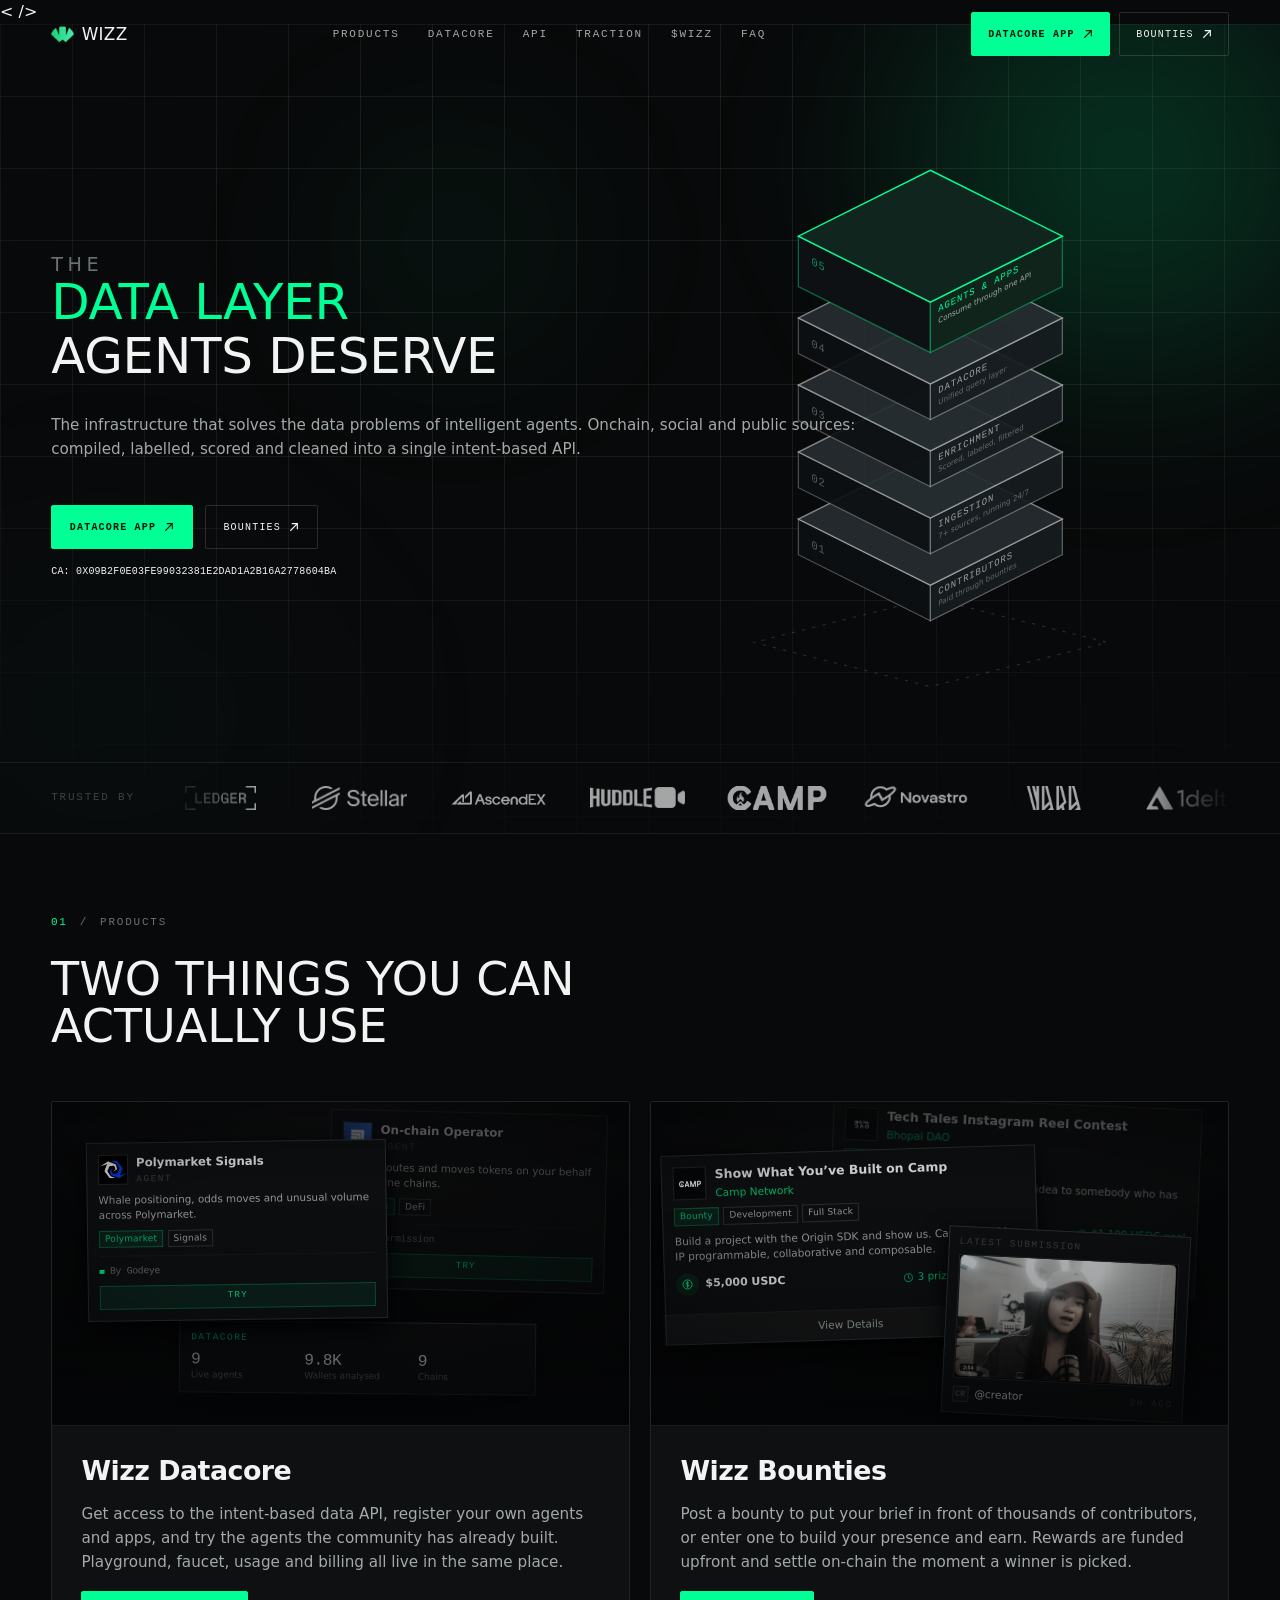
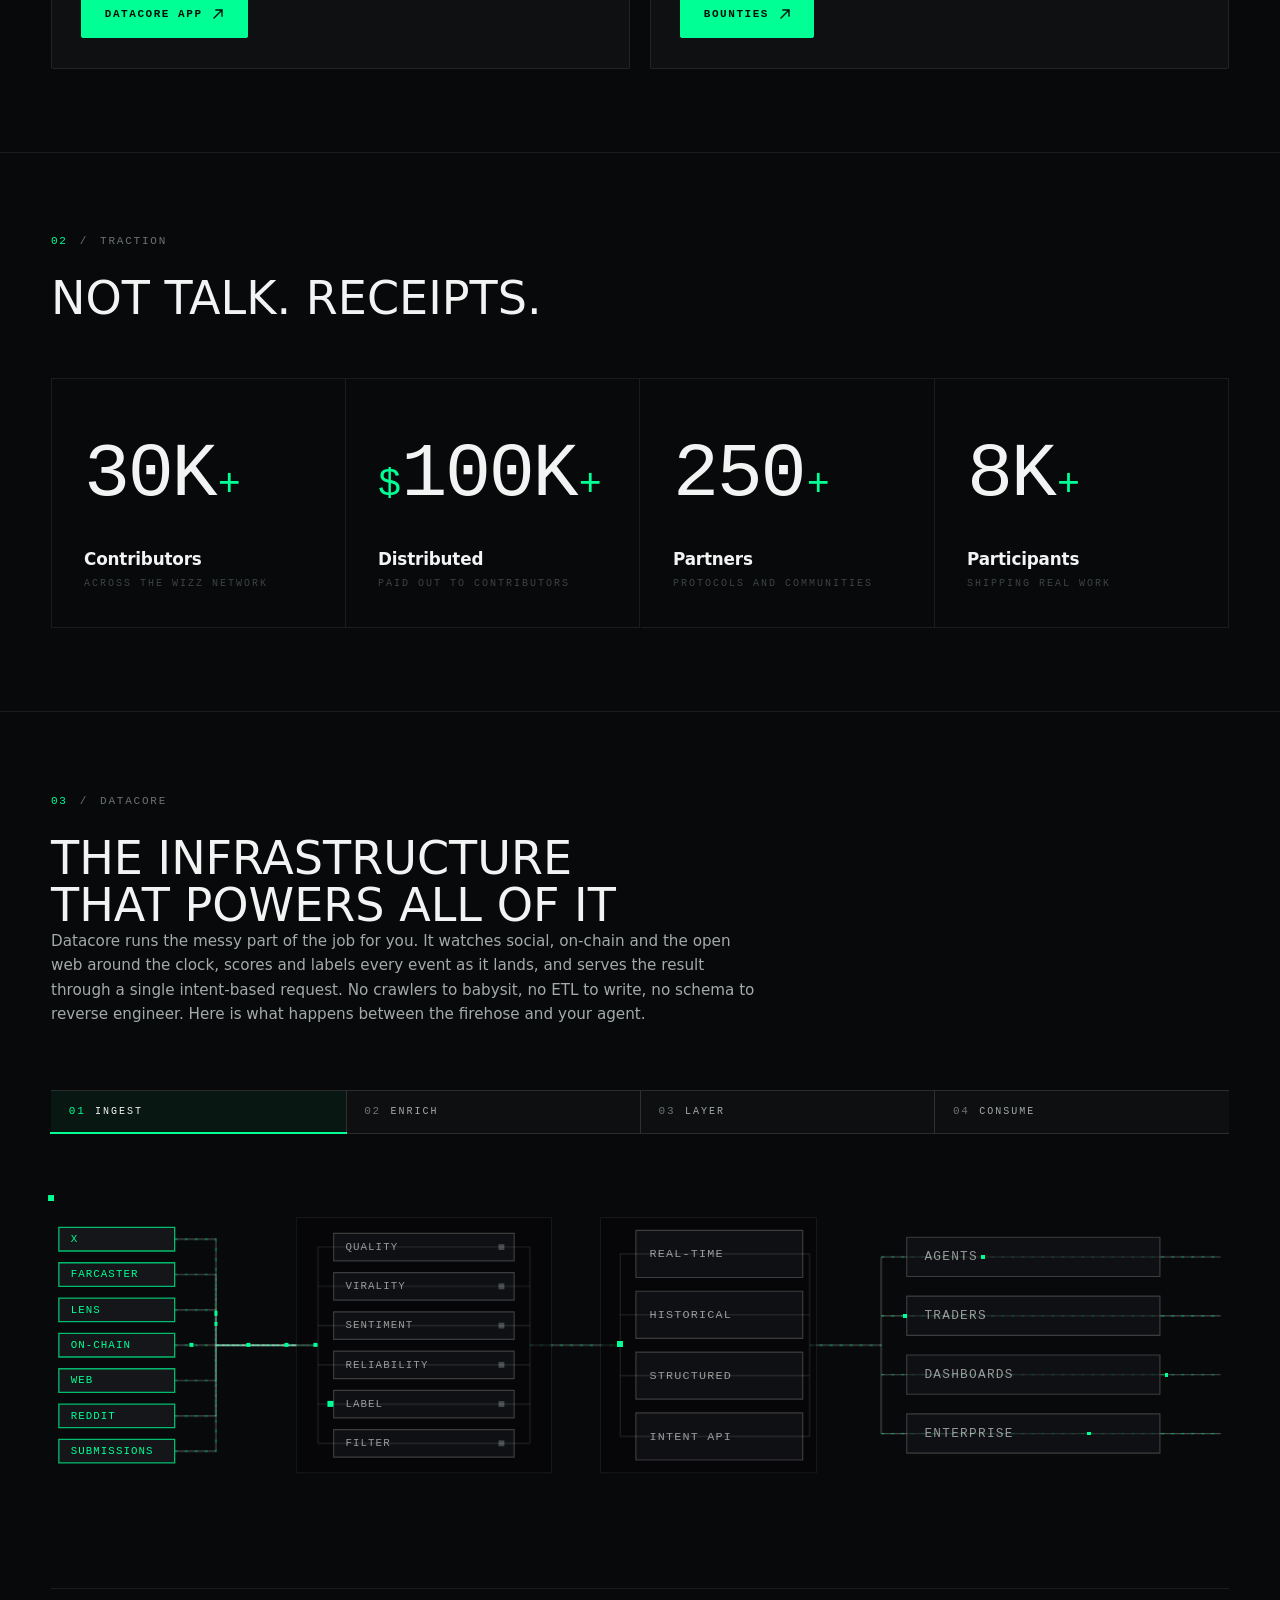
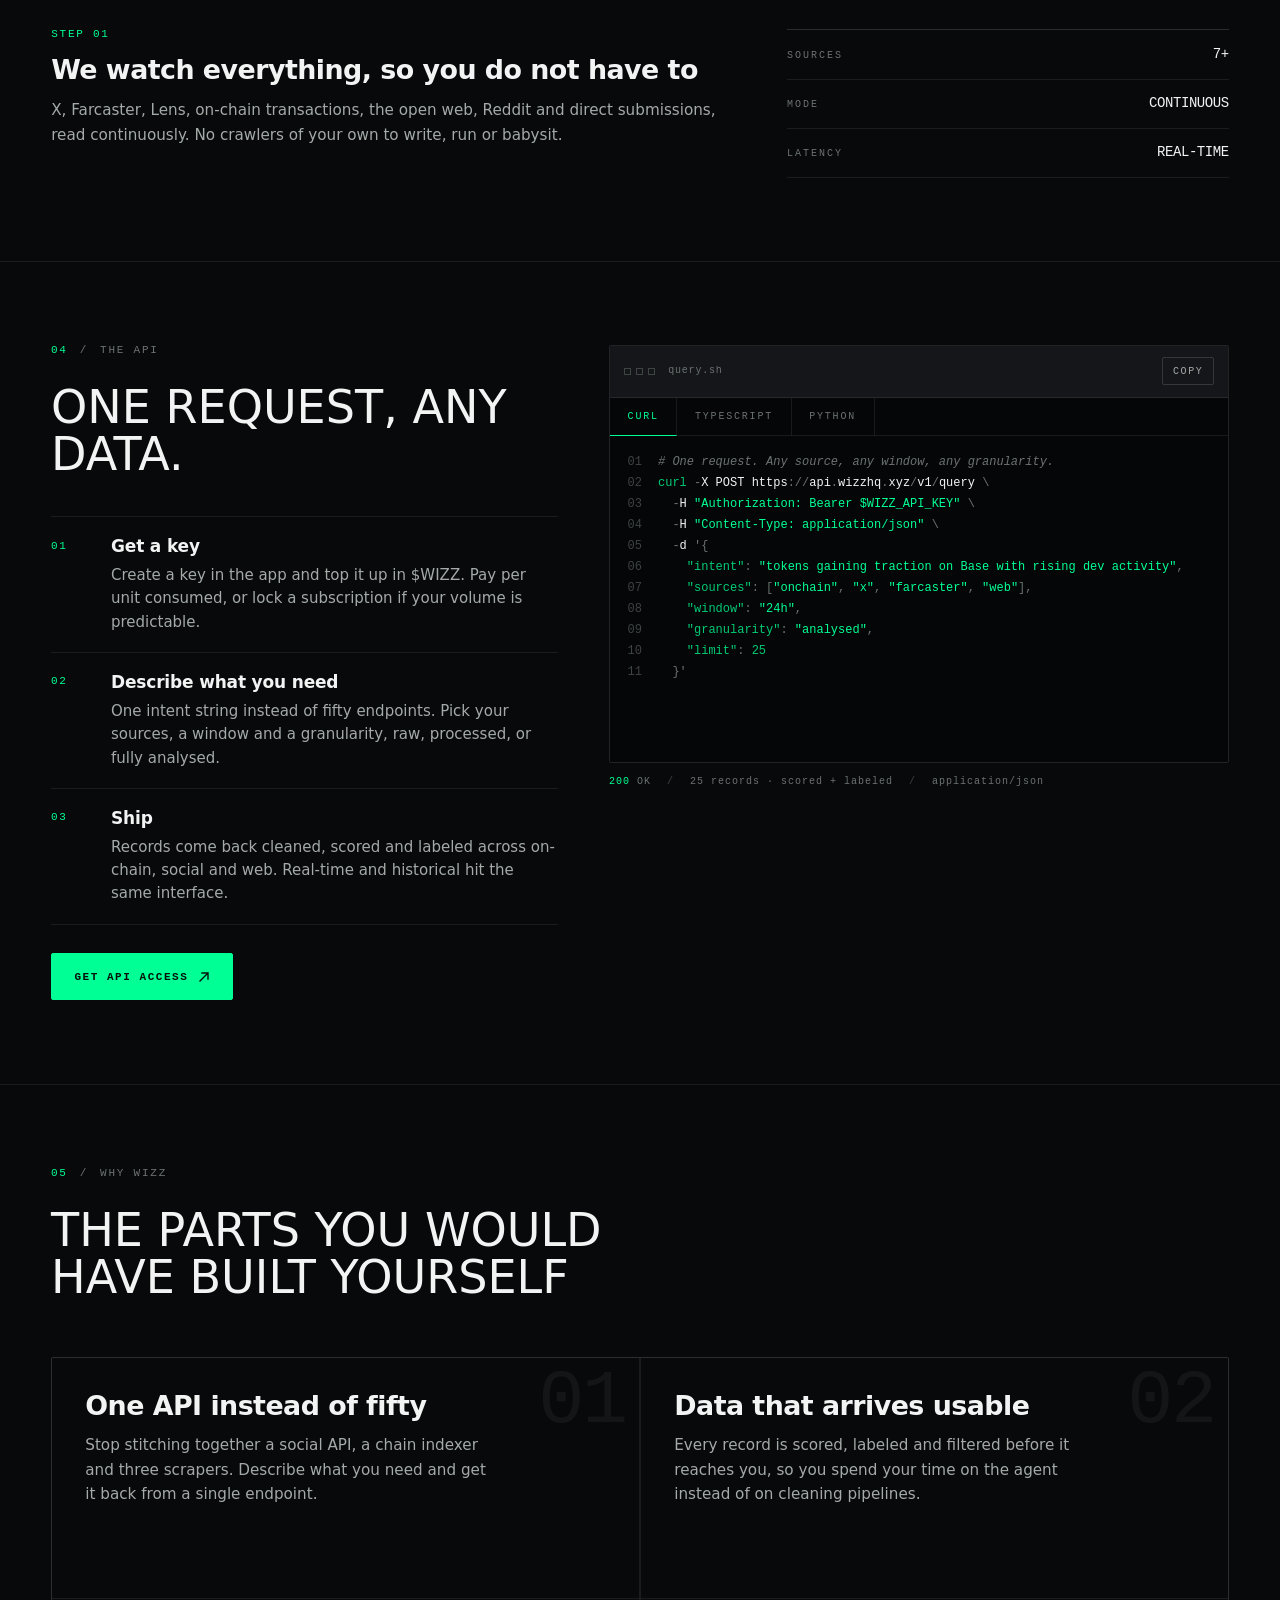
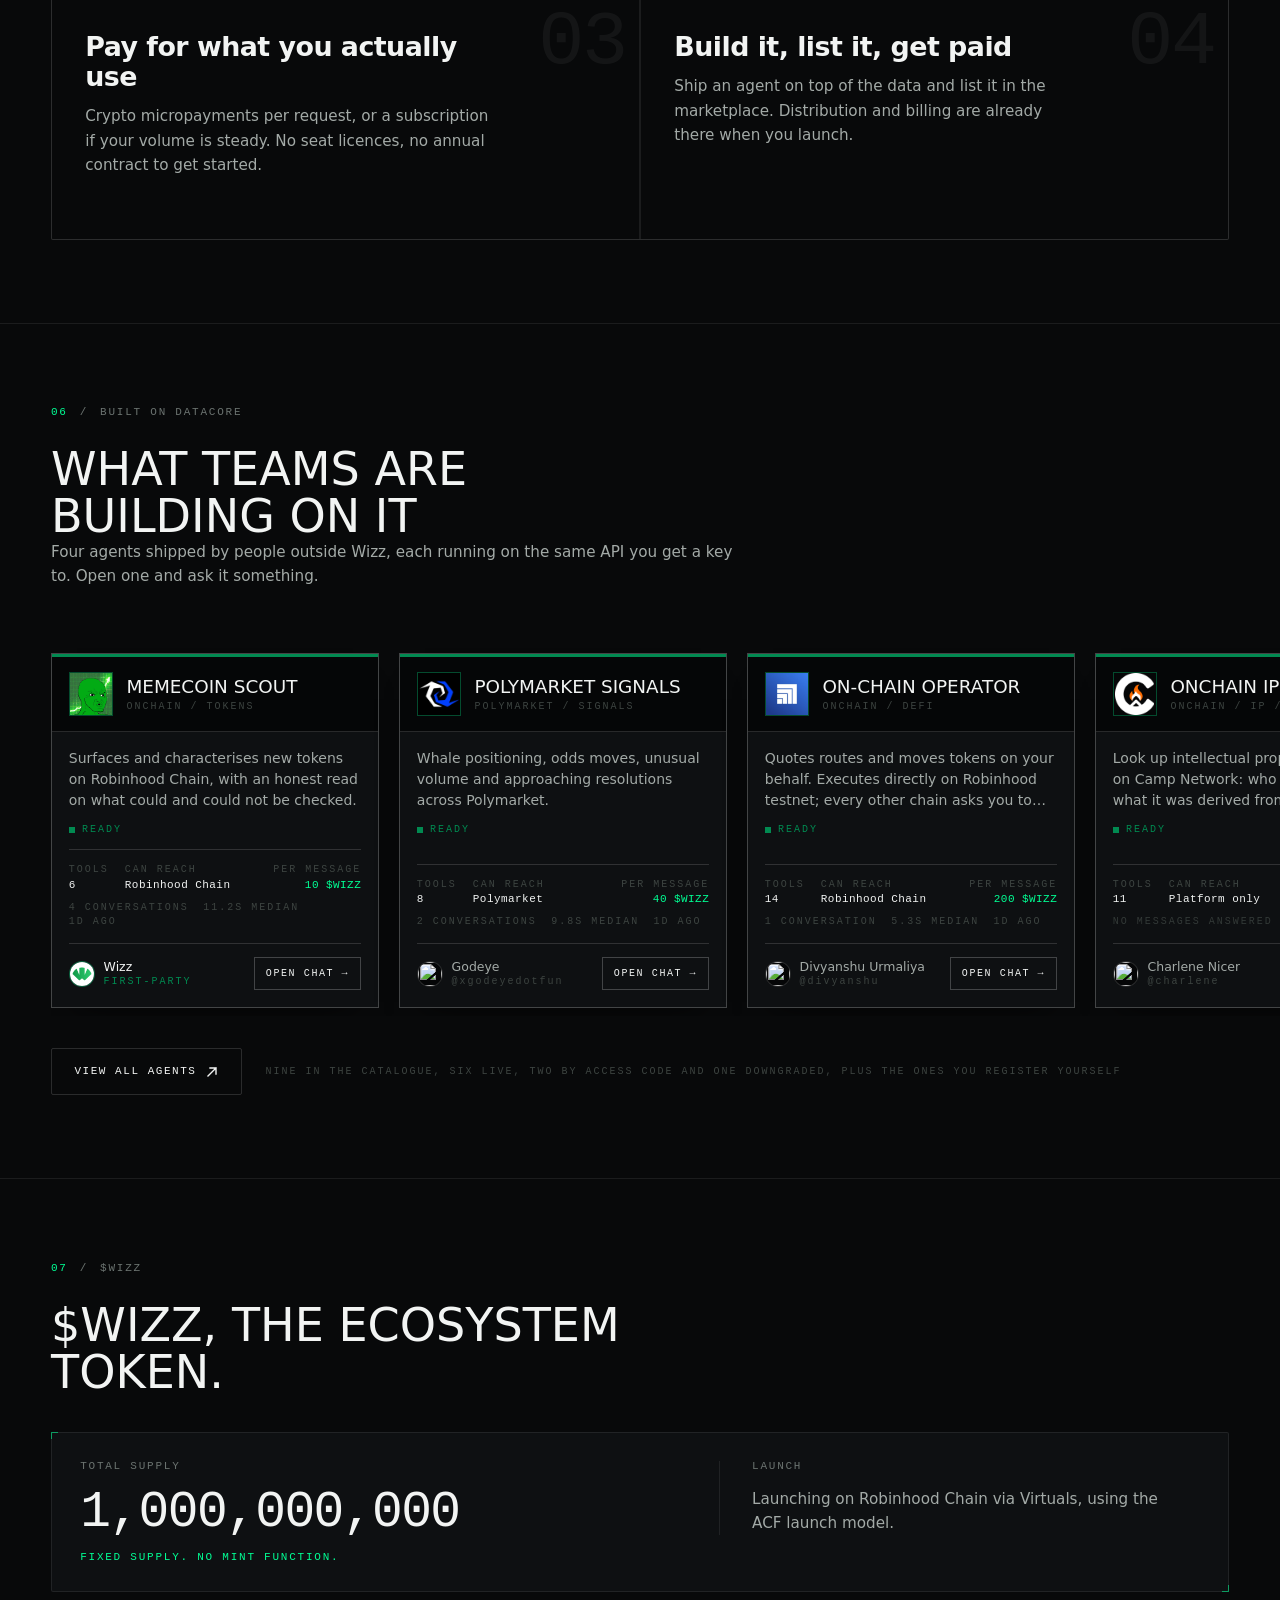
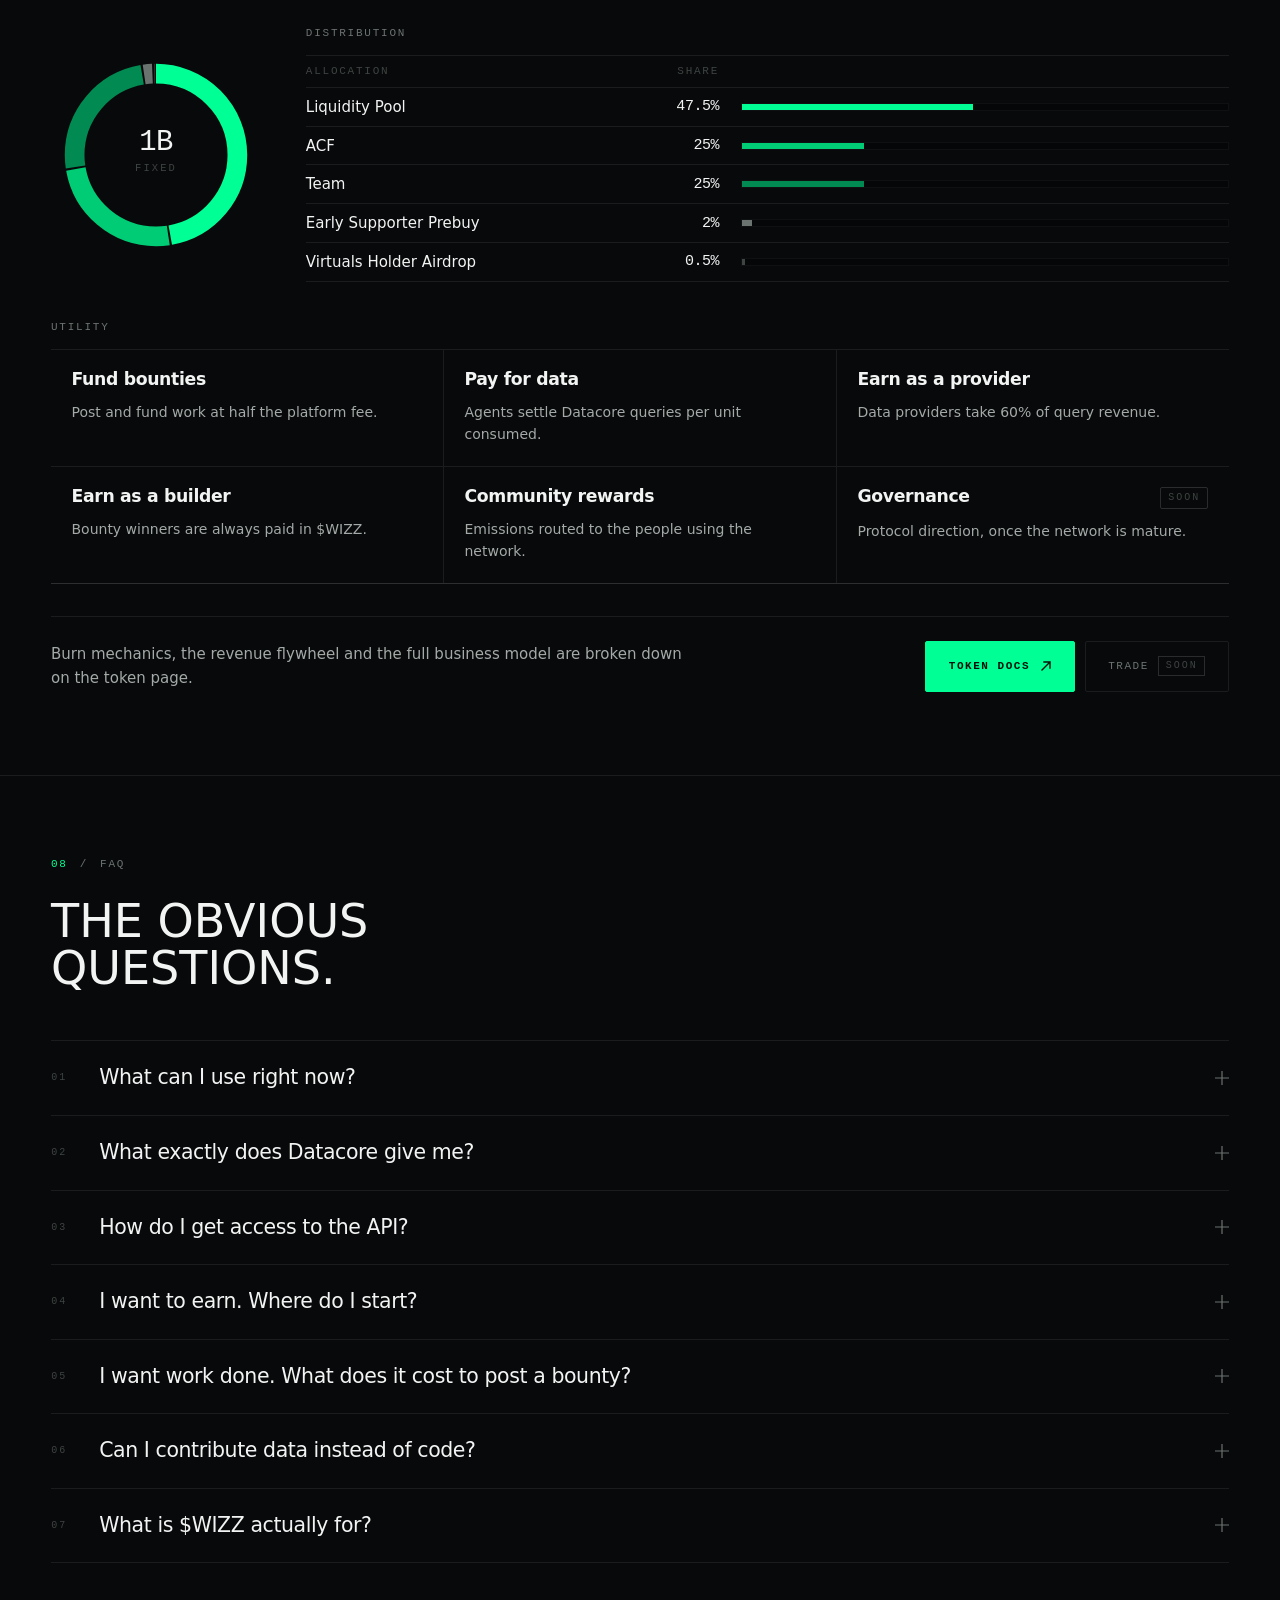
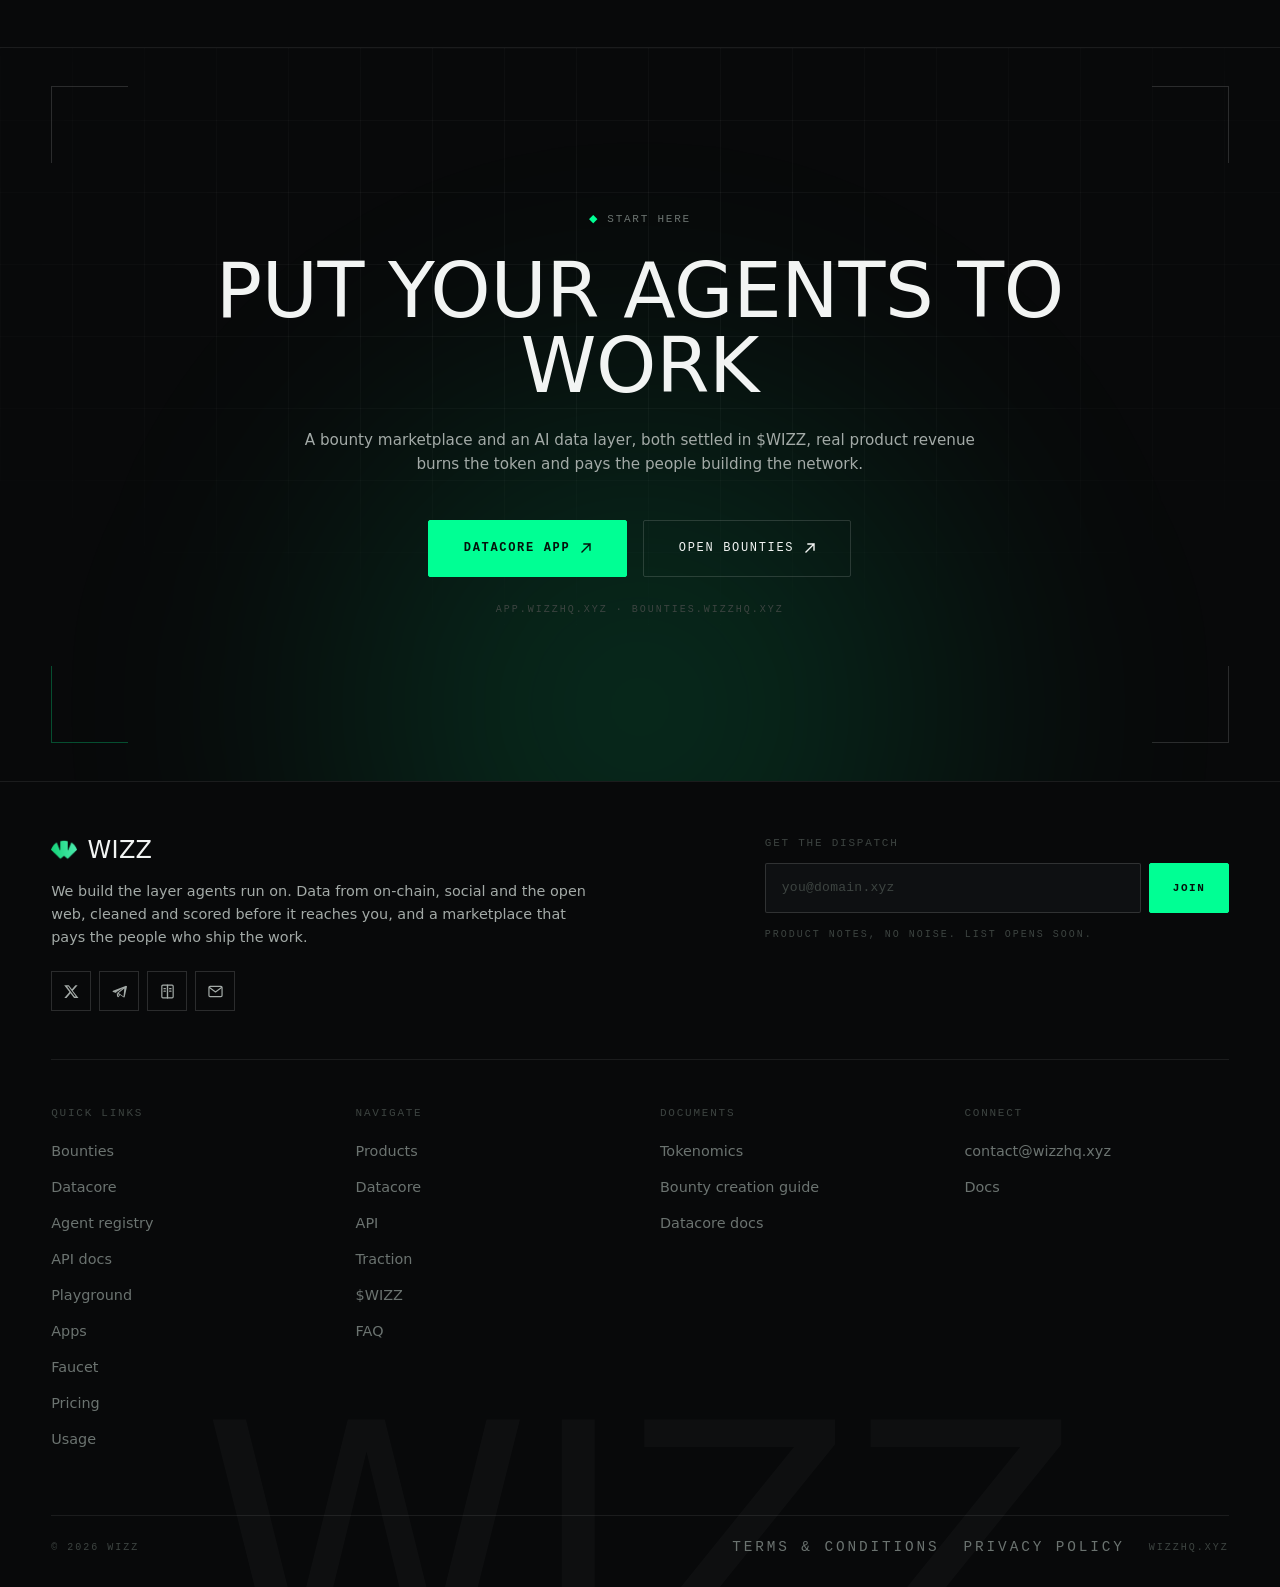
==== commit 5a4a645a: "Update index.html" ====
--- a/index.html
+++ b/index.html
@@ -1,4 +1,4 @@
-<html class="light" lang="en" style="color-scheme: light;"><head><meta name="virtual-protocol-site-verification" content="bb2ed46249384ffc3e0cfd3a04033407" /><link data-precedence="next" href="css/27b4d6b789fddb24.css" rel="stylesheet"/><link data-precedence="next" href="css/5a56e3c1761e58ad.css" rel="stylesheet"/><link data-precedence="next" href="css/65529d773dc15ed0.css" rel="stylesheet"/><link data-precedence="next" href="css/56de9c32f8febcae.css" rel="stylesheet"/><link data-precedence="next" href="css/75920b5ba9ff78c8.css" rel="stylesheet"/><link data-precedence="next" href="css/f75f3a5a5f2c1fe5.css" rel="stylesheet"/><link data-precedence="next" href="css/c371bdfda3a37778.css" rel="stylesheet"/><link data-precedence="next" href="css/41bf41e1f0fefff2.css" rel="stylesheet"/><link data-precedence="next" href="css/fcd5056bf84804d8.css" rel="stylesheet"/><link data-precedence="next" href="css/9ae7f030e48d7874.css" rel="stylesheet"/><link data-precedence="next" href="css/1b2185d65c29bb84.css" rel="stylesheet"/><style>@keyframes slide-in-one-tap {
+<html class="light" lang="en" style="color-scheme: light;"><head><<meta name="virtual-protocol-site-verification" content="2b689bc63ef2b429878fc013a60b5ebb" /> /><link data-precedence="next" href="css/27b4d6b789fddb24.css" rel="stylesheet"/><link data-precedence="next" href="css/5a56e3c1761e58ad.css" rel="stylesheet"/><link data-precedence="next" href="css/65529d773dc15ed0.css" rel="stylesheet"/><link data-precedence="next" href="css/56de9c32f8febcae.css" rel="stylesheet"/><link data-precedence="next" href="css/75920b5ba9ff78c8.css" rel="stylesheet"/><link data-precedence="next" href="css/f75f3a5a5f2c1fe5.css" rel="stylesheet"/><link data-precedence="next" href="css/c371bdfda3a37778.css" rel="stylesheet"/><link data-precedence="next" href="css/41bf41e1f0fefff2.css" rel="stylesheet"/><link data-precedence="next" href="css/fcd5056bf84804d8.css" rel="stylesheet"/><link data-precedence="next" href="css/9ae7f030e48d7874.css" rel="stylesheet"/><link data-precedence="next" href="css/1b2185d65c29bb84.css" rel="stylesheet"/><style>@keyframes slide-in-one-tap {
   from {
     transform: translateY(80px);
   }
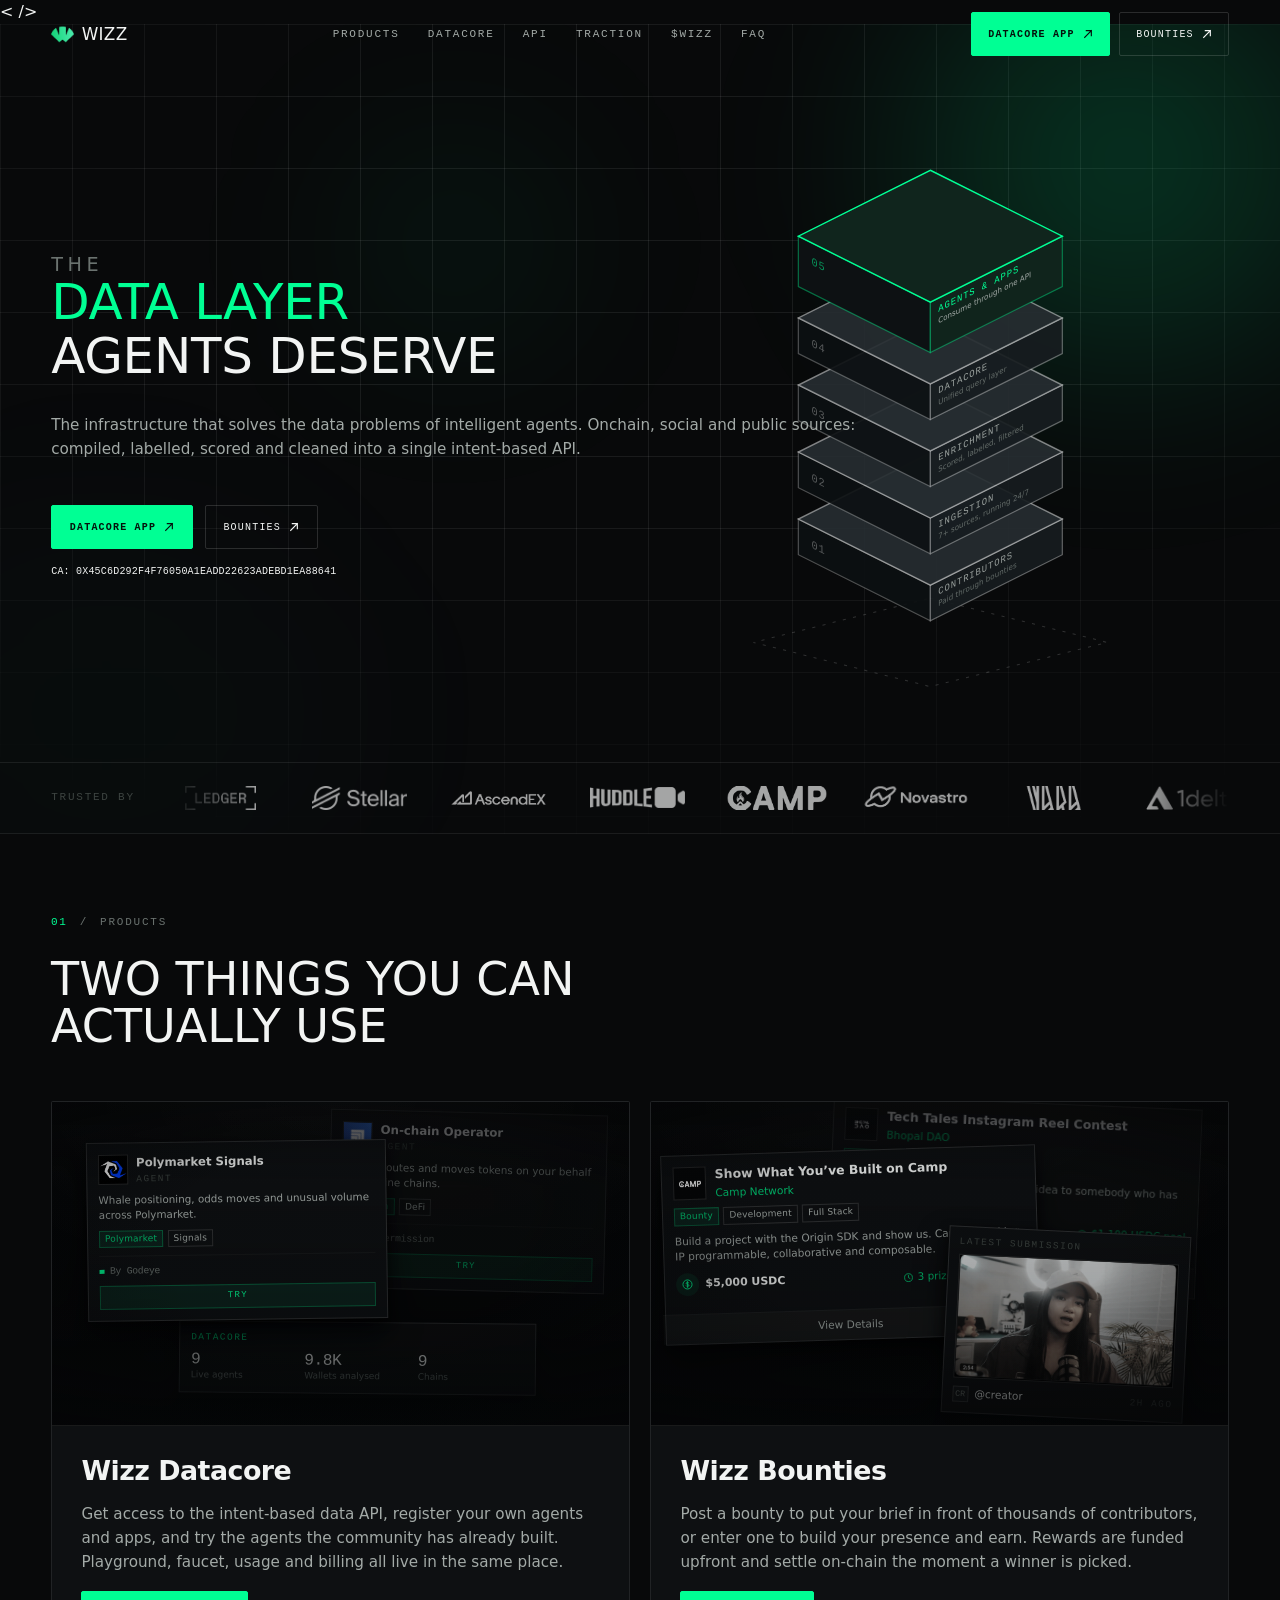
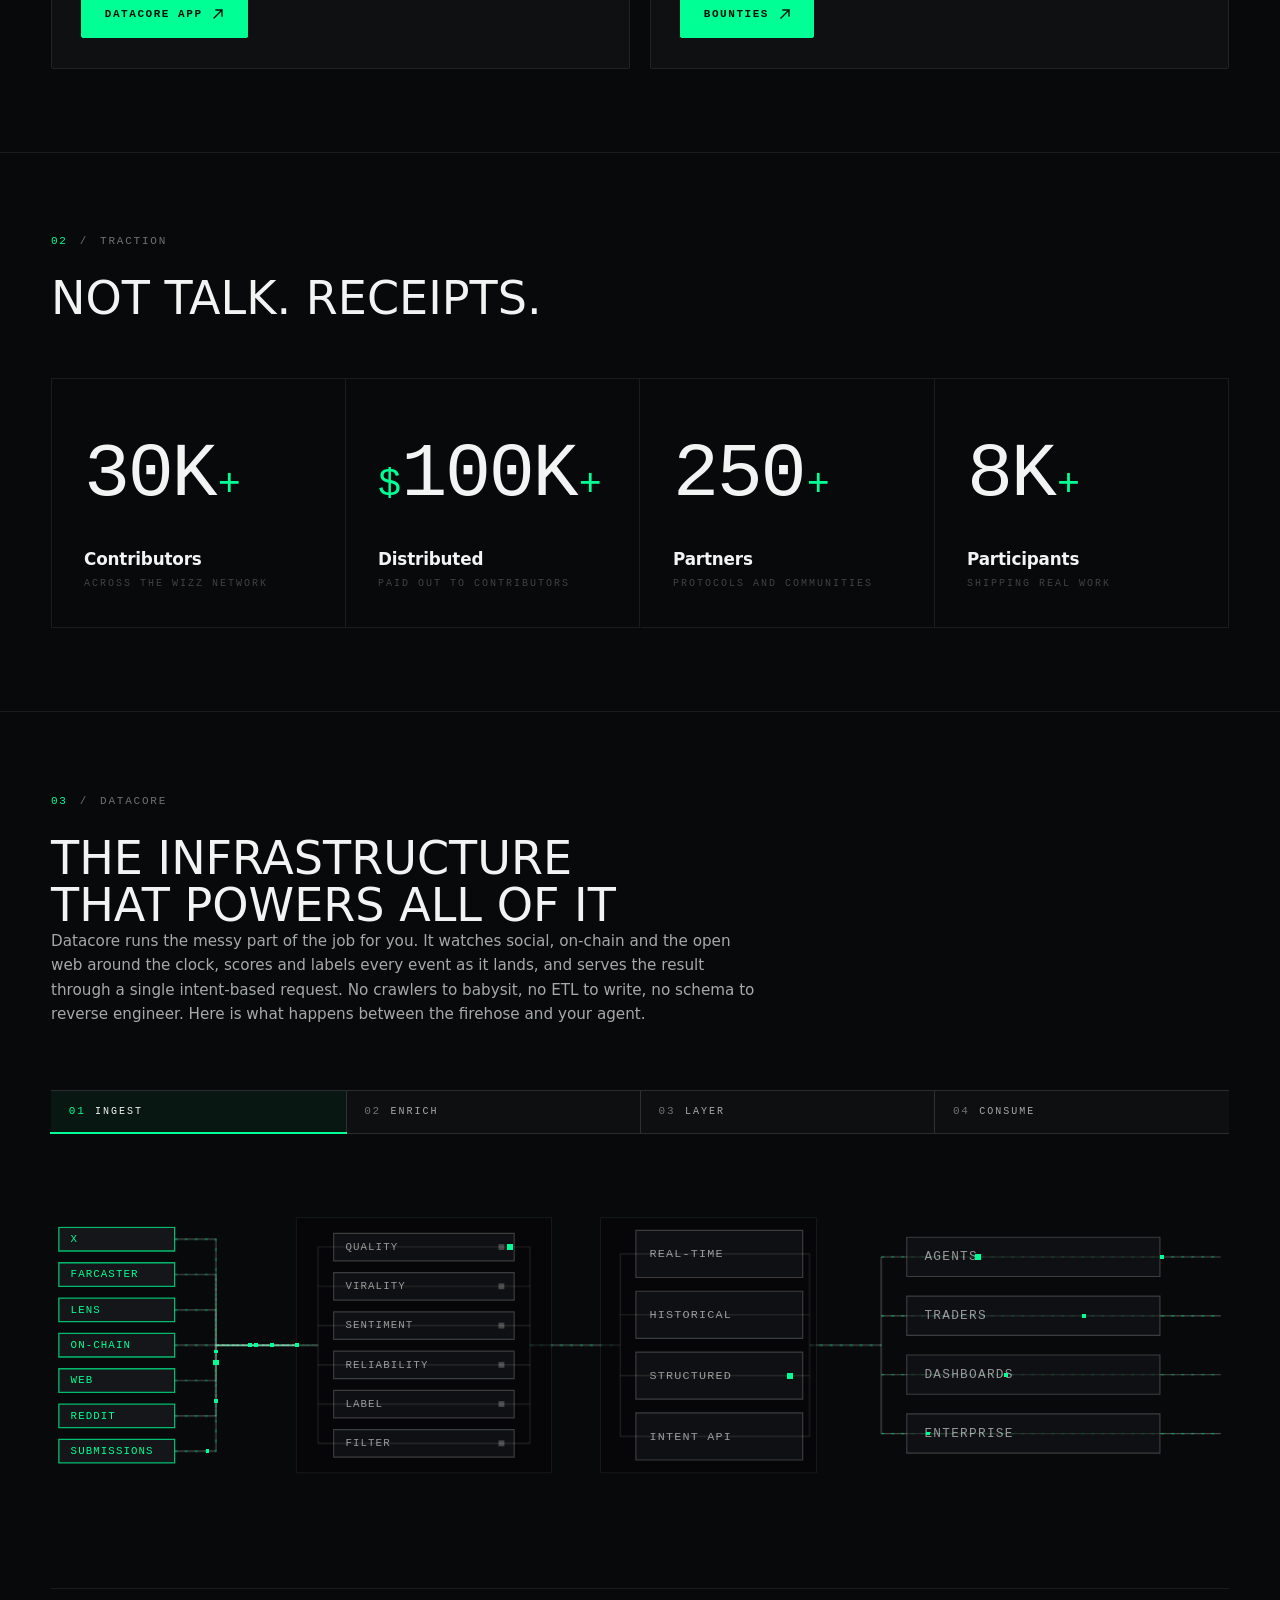
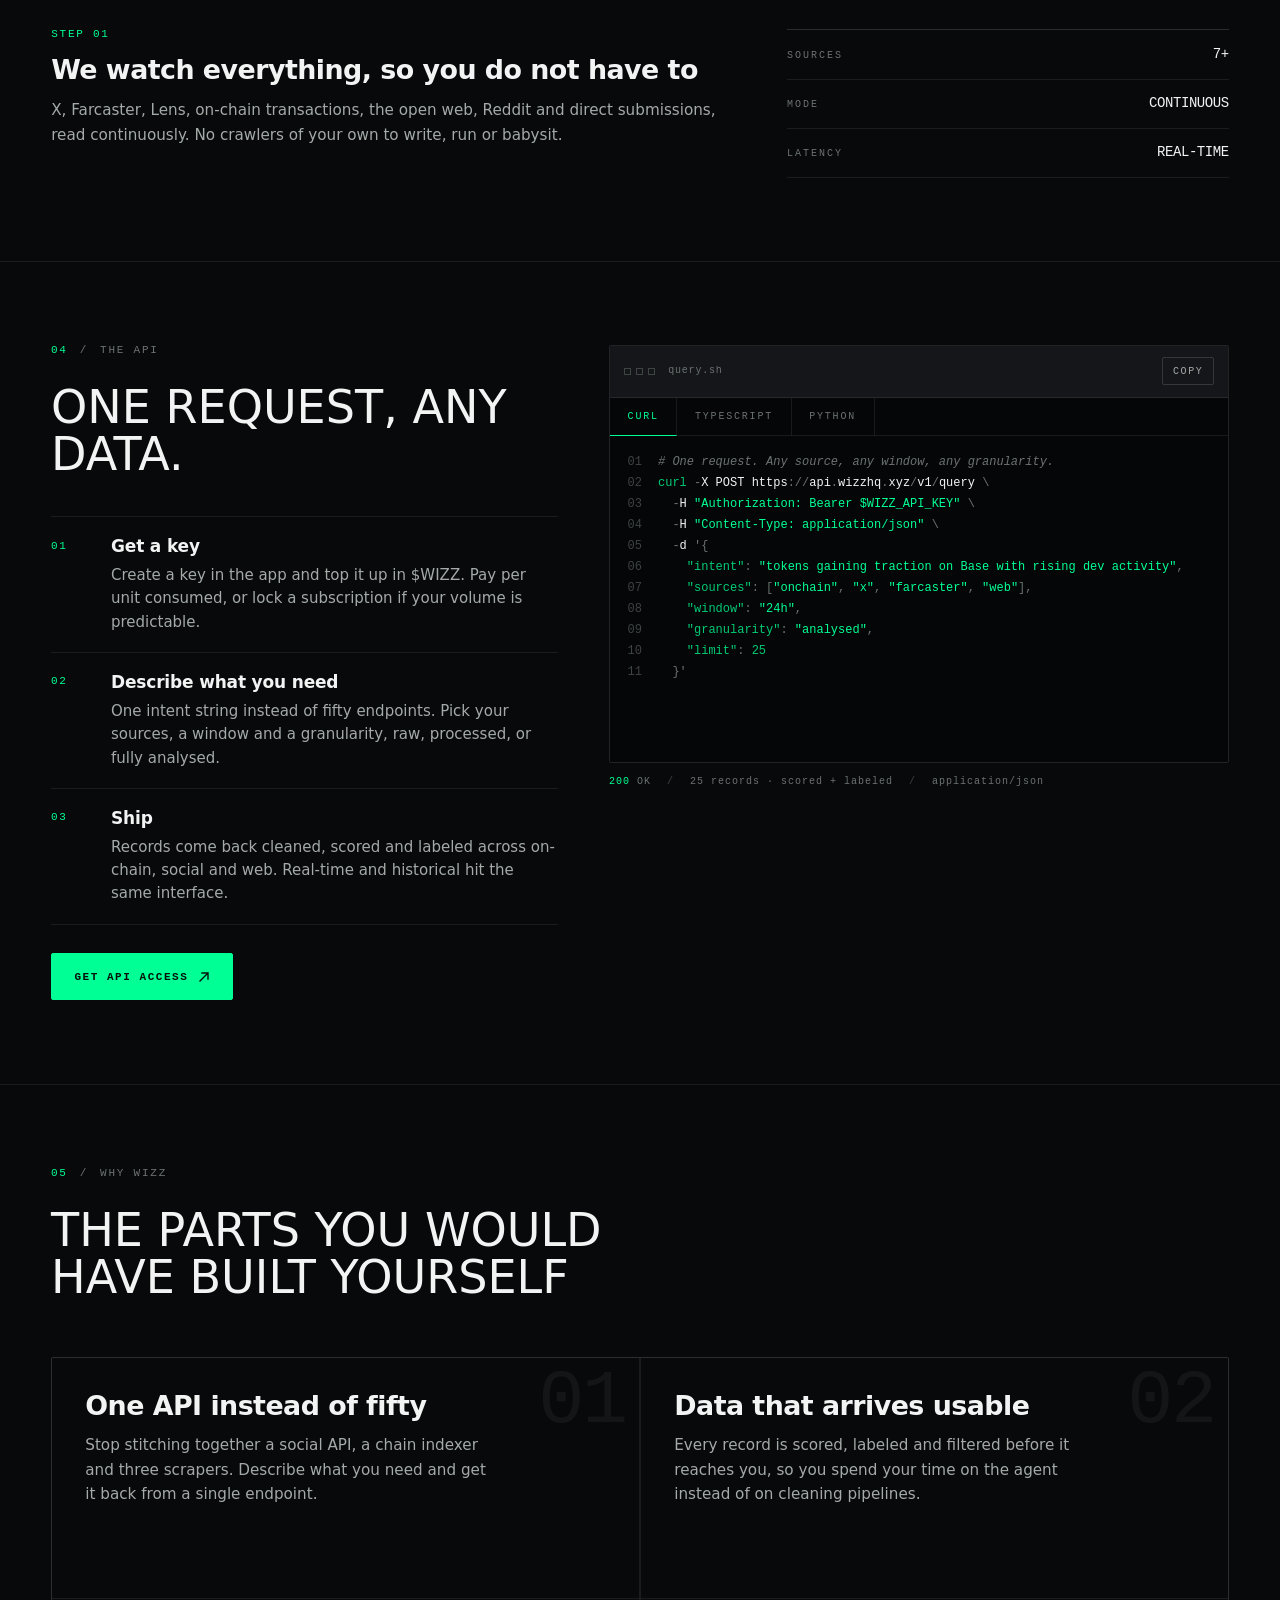
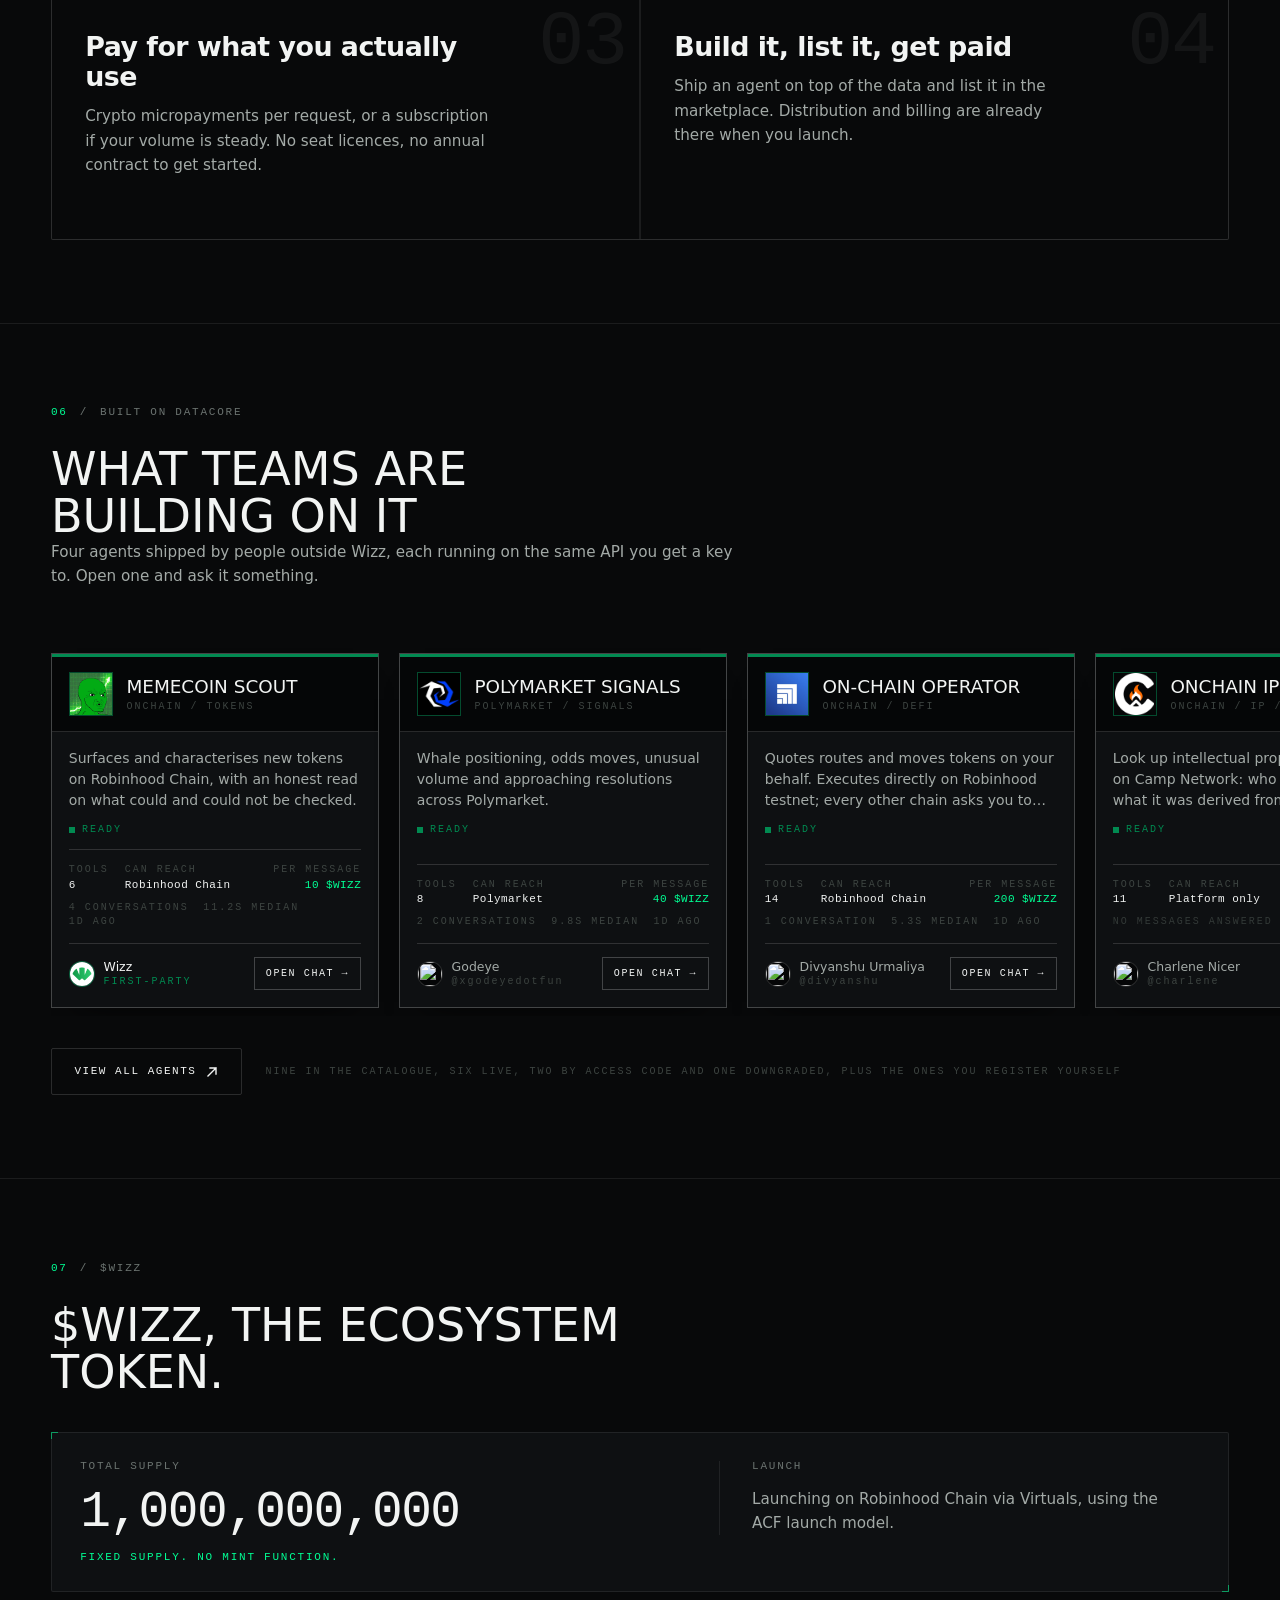
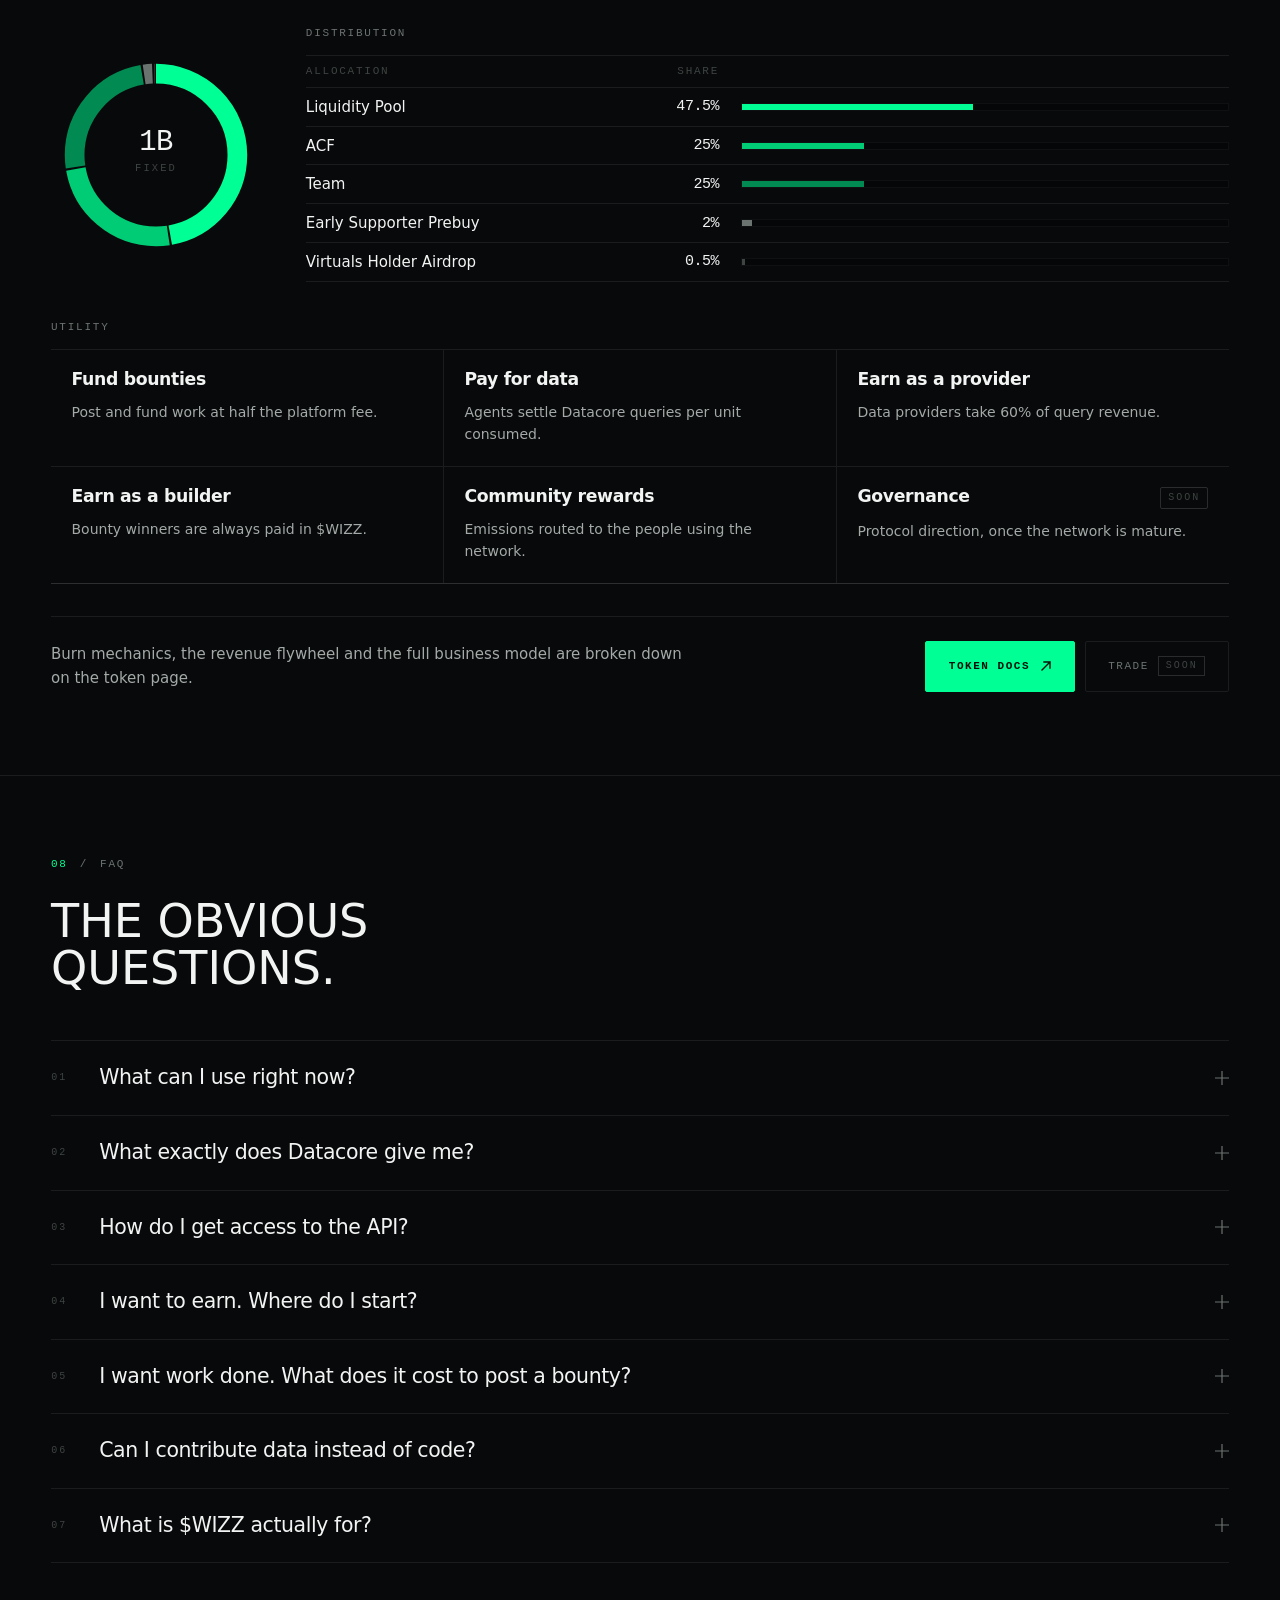
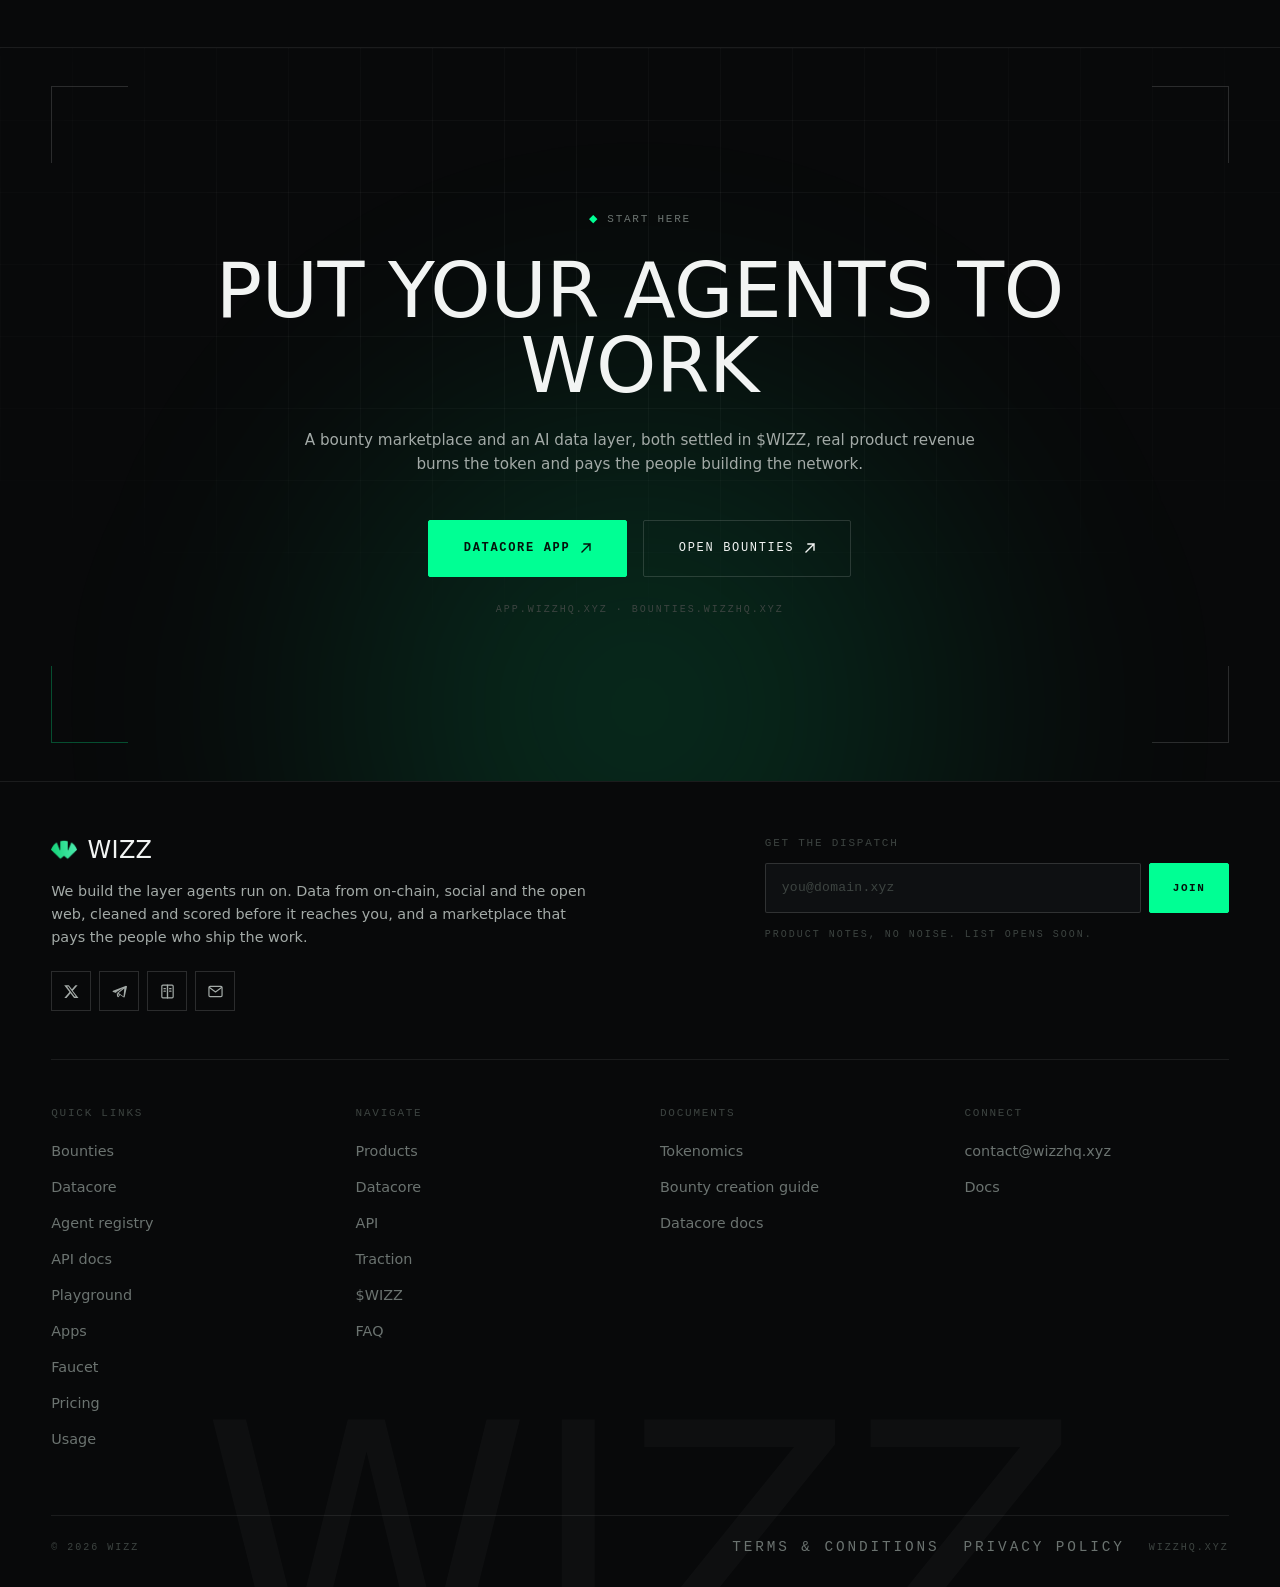
==== commit a5119a7b: "Update index.html" ====
--- a/index.html
+++ b/index.html
@@ -176,5 +176,5 @@
 }
 
 /*# sourceMappingURL=[data-uri] */</style><meta content="width=device-width, initial-scale=1" name="viewport"/><meta charset="utf-8"/><title>Wizz, Infrastructure behind superintelligent agents</title><meta content="Wizz is a bounty marketplace plus an AI data layer, both settled in $WIZZ. Real product revenue continuously burns the token and rewards the people who use and build the network." name="description"/><meta content="Wizz,$WIZZ,AI agent economy,crypto data layer,on-chain data API,agent infrastructure,crypto bounties,Wizz Datacore,Robinhood Chain,Virtuals ACF" name="keywords"/><meta content="Wizz, Infrastructure behind superintelligent agents" property="og:title"/><meta content="Two working products, one token. A bounty marketplace that puts real work on-chain, and a data layer that feeds the agents consuming it." property="og:description"/><meta content="Wizz" property="og:site_name"/><meta content="website" property="og:type"/><meta content="summary_large_image" name="twitter:card"/><meta content="@WizzHQ" name="twitter:site"/><meta content="Wizz, Infrastructure behind superintelligent agents" name="twitter:title"/><meta content="A bounty marketplace plus an AI data layer, both settled in $WIZZ." name="twitter:description"/><link rel="icon" type="image/png" href="[data-uri]"/><link rel="apple-touch-icon" href="[data-uri]"/><meta name="next-size-adjust"/><link rel="stylesheet" href="reveal-fix.css"/></head><body class="__variable_1e4310 __variable_c3aa02 antialiased"><next-route-announcer style="position: absolute;"></next-route-announcer><div data-rk=""><style>[data-rk]{--rk-blurs-modalOverlay:blur(0px);--rk-fonts-body:SFRounded, ui-rounded, "SF Pro Rounded", -apple-system, BlinkMacSystemFont, "Segoe UI", Roboto, Helvetica, Arial, sans-serif, "Apple Color Emoji", "Segoe UI Emoji", "Segoe UI Symbol";--rk-radii-actionButton:9999px;--rk-radii-connectButton:12px;--rk-radii-menuButton:12px;--rk-radii-modal:24px;--rk-radii-modalMobile:28px;--rk-colors-accentColor:#3898FF;--rk-colors-accentColorForeground:#FFF;--rk-colors-actionButtonBorder:rgba(255, 255, 255, 0.04);--rk-colors-actionButtonBorderMobile:rgba(255, 255, 255, 0.08);--rk-colors-actionButtonSecondaryBackground:rgba(255, 255, 255, 0.08);--rk-colors-closeButton:rgba(224, 232, 255, 0.6);--rk-colors-closeButtonBackground:rgba(255, 255, 255, 0.08);--rk-colors-connectButtonBackground:#1A1B1F;--rk-colors-connectButtonBackgroundError:#FF494A;--rk-colors-connectButtonInnerBackground:linear-gradient(0deg, rgba(255, 255, 255, 0.075), rgba(255, 255, 255, 0.15));--rk-colors-connectButtonText:#FFF;--rk-colors-connectButtonTextError:#FFF;--rk-colors-connectionIndicator:#30E000;--rk-colors-downloadBottomCardBackground:linear-gradient(126deg, rgba(0, 0, 0, 0) 9.49%, rgba(120, 120, 120, 0.2) 71.04%), #1A1B1F;--rk-colors-downloadTopCardBackground:linear-gradient(126deg, rgba(120, 120, 120, 0.2) 9.49%, rgba(0, 0, 0, 0) 71.04%), #1A1B1F;--rk-colors-error:#FF494A;--rk-colors-generalBorder:rgba(255, 255, 255, 0.08);--rk-colors-generalBorderDim:rgba(255, 255, 255, 0.04);--rk-colors-menuItemBackground:rgba(224, 232, 255, 0.1);--rk-colors-modalBackdrop:rgba(0, 0, 0, 0.5);--rk-colors-modalBackground:#1A1B1F;--rk-colors-modalBorder:rgba(255, 255, 255, 0.08);--rk-colors-modalText:#FFF;--rk-colors-modalTextDim:rgba(224, 232, 255, 0.3);--rk-colors-modalTextSecondary:rgba(255, 255, 255, 0.6);--rk-colors-profileAction:rgba(224, 232, 255, 0.1);--rk-colors-profileActionHover:rgba(224, 232, 255, 0.2);--rk-colors-profileForeground:rgba(224, 232, 255, 0.05);--rk-colors-selectedOptionBorder:rgba(224, 232, 255, 0.1);--rk-colors-standby:#FFD641;--rk-shadows-connectButton:0px 4px 12px rgba(0, 0, 0, 0.1);--rk-shadows-dialog:0px 8px 32px rgba(0, 0, 0, 0.32);--rk-shadows-profileDetailsAction:0px 2px 6px rgba(37, 41, 46, 0.04);--rk-shadows-selectedOption:0px 2px 6px rgba(0, 0, 0, 0.24);--rk-shadows-selectedWallet:0px 2px 6px rgba(0, 0, 0, 0.24);--rk-shadows-walletLogo:0px 2px 16px rgba(0, 0, 0, 0.16);}</style><div class="Toastify"></div><div class="wizz-root"><a class="w-skip" href="#main">Skip to content</a><div aria-hidden="true" class="w-progress" style="width: 100%; transform: scaleX(0);"></div><nav aria-label="Primary" class="w-nav"><div class="w-shell w-nav-inner"><a aria-label="Wizz, home" class="w-nav-brand" href="#top"><img alt="" data-nimg="1" decoding="async" fetchpriority="high" height="26" src="images/newtheme/wizz-logo.png" style="color: transparent;" width="40"/><span class="w-nav-word">Wizz</span></a><div class="w-nav-links"><a class="w-mono w-nav-link" href="/#products">Products</a><a class="w-mono w-nav-link" href="/#datacore">Datacore</a><a class="w-mono w-nav-link" href="/#api">API</a><a class="w-mono w-nav-link" href="/#traction">Traction</a><a class="w-mono w-nav-link" href="/#token">$WIZZ</a><a class="w-mono w-nav-link" href="/#faq">FAQ</a></div><div class="w-nav-actions"><a class="w-btn w-btn-primary" href="https://wizzhq.xyz/signin?callbackUrl=https%3A%2F%2Fapp.wizzhq.xyz%2Fdatacore">Datacore App<svg aria-hidden="true" class="w-btn-arrow" fill="none" height="12" viewbox="0 0 12 12" width="12"><path d="M2 10L10 2M10 2H4M10 2V8" stroke="currentColor" stroke-linecap="square" stroke-width="1.4"></path></svg></a><a class="w-btn w-nav-cta-secondary" href="https://wizzhq.xyz/signin?callbackUrl=https%3A%2F%2Fapp.wizzhq.xyz%2Fdatacore">Bounties<svg aria-hidden="true" class="w-btn-arrow" fill="none" height="12" viewbox="0 0 12 12" width="12"><path d="M2 10L10 2M10 2H4M10 2V8" stroke="currentColor" stroke-linecap="square" stroke-width="1.4"></path></svg></a><button aria-expanded="false" aria-label="Open menu" class="w-nav-toggle" type="button"><span class="w-nav-toggle-bar"></span><span class="w-nav-toggle-bar"></span><span class="w-nav-toggle-bar"></span></button></div></div></nav><main id="main"><header class="w-hero" id="top"><div aria-hidden="true" class="w-grid-bg"></div><div aria-hidden="true" class="w-hero-wash w-hero-wash-a"></div><div aria-hidden="true" class="w-hero-wash w-hero-wash-b"></div><div aria-hidden="true" class="w-hero-wash w-hero-wash-c"></div><div aria-hidden="true" class="w-hero-stack"><svg class="w-hero-stack-svg" viewbox="0 0 420 540"><path class="w-hero-ground" d="M196,431.5 L364.84000000000003,473.71 L196,515.92 L27.159999999999997,473.71 Z"></path><g class="w-hero-slab-drift" style="animation-delay: -6.8s;"><g class="w-hero-slab" style="transform: translateY(8px);"><path class="w-hero-slab-hit" d="M196,285 L322,348 L196,411 L70,348 Z"></path><path class="w-hero-slab-side" d="M70,348 L196,411 L196,445 L70,382 Z"></path><path class="w-hero-slab-side w-hero-slab-side-r" d="M322,348 L196,411 L196,445 L322,382 Z"></path><path class="w-hero-slab-top" d="M196,285 L322,348 L196,411 L70,348 Z"></path><g transform="matrix(0.8944271909999159, 0.4472135954999579, 0, 1, 82.6, 354.3)"><text class="w-hero-slab-idx" x="0" y="21">01</text></g><g transform="matrix(0.8944271909999159, -0.4472135954999579, 0, 1, 203.56, 407.22)"><text class="w-hero-slab-name" x="0" y="13">Contributors</text><text class="w-hero-slab-note" x="0" y="24">Paid through bounties</text></g></g></g><g class="w-hero-slab-drift" style="animation-delay: -5.1s;"><g class="w-hero-slab" style="transform: translateY(8px);"><path class="w-hero-slab-hit" d="M196,221 L322,284 L196,347 L70,284 Z"></path><path class="w-hero-slab-side" d="M70,284 L196,347 L196,381 L70,318 Z"></path><path class="w-hero-slab-side w-hero-slab-side-r" d="M322,284 L196,347 L196,381 L322,318 Z"></path><path class="w-hero-slab-top" d="M196,221 L322,284 L196,347 L70,284 Z"></path><g transform="matrix(0.8944271909999159, 0.4472135954999579, 0, 1, 82.6, 290.3)"><text class="w-hero-slab-idx" x="0" y="21">02</text></g><g transform="matrix(0.8944271909999159, -0.4472135954999579, 0, 1, 203.56, 343.22)"><text class="w-hero-slab-name" x="0" y="13">Ingestion</text><text class="w-hero-slab-note" x="0" y="24">7+ sources, running 24/7</text></g></g></g><g class="w-hero-slab-drift" style="animation-delay: -3.4s;"><g class="w-hero-slab" style="transform: translateY(8px);"><path class="w-hero-slab-hit" d="M196,157 L322,220 L196,283 L70,220 Z"></path><path class="w-hero-slab-side" d="M70,220 L196,283 L196,317 L70,254 Z"></path><path class="w-hero-slab-side w-hero-slab-side-r" d="M322,220 L196,283 L196,317 L322,254 Z"></path><path class="w-hero-slab-top" d="M196,157 L322,220 L196,283 L70,220 Z"></path><g transform="matrix(0.8944271909999159, 0.4472135954999579, 0, 1, 82.6, 226.3)"><text class="w-hero-slab-idx" x="0" y="21">03</text></g><g transform="matrix(0.8944271909999159, -0.4472135954999579, 0, 1, 203.56, 279.22)"><text class="w-hero-slab-name" x="0" y="13">Enrichment</text><text class="w-hero-slab-note" x="0" y="24">Scored, labeled, filtered</text></g></g></g><g class="w-hero-slab-drift" style="animation-delay: -1.7s;"><g class="w-hero-slab" style="transform: translateY(8px);"><path class="w-hero-slab-hit" d="M196,93 L322,156 L196,219 L70,156 Z"></path><path class="w-hero-slab-side" d="M70,156 L196,219 L196,253 L70,190 Z"></path><path class="w-hero-slab-side w-hero-slab-side-r" d="M322,156 L196,219 L196,253 L322,190 Z"></path><path class="w-hero-slab-top" d="M196,93 L322,156 L196,219 L70,156 Z"></path><g transform="matrix(0.8944271909999159, 0.4472135954999579, 0, 1, 82.6, 162.3)"><text class="w-hero-slab-idx" x="0" y="21">04</text></g><g transform="matrix(0.8944271909999159, -0.4472135954999579, 0, 1, 203.56, 215.22)"><text class="w-hero-slab-name" x="0" y="13">Datacore</text><text class="w-hero-slab-note" x="0" y="24">Unified query layer</text></g></g></g><g class="w-hero-slab-drift" style="animation-delay: 0s;"><g class="w-hero-slab is-on" style="transform: translateY(-6px);"><path class="w-hero-slab-hit" d="M196,29 L322,92 L196,155 L70,92 Z"></path><path class="w-hero-slab-side" d="M70,92 L196,155 L196,203 L70,140 Z"></path><path class="w-hero-slab-side w-hero-slab-side-r" d="M322,92 L196,155 L196,203 L322,140 Z"></path><path class="w-hero-slab-top" d="M196,29 L322,92 L196,155 L70,92 Z"></path><g transform="matrix(0.8944271909999159, 0.4472135954999579, 0, 1, 82.6, 98.3)"><text class="w-hero-slab-idx" x="0" y="21">05</text></g><g transform="matrix(0.8944271909999159, -0.4472135954999579, 0, 1, 203.56, 151.22)"><text class="w-hero-slab-name" x="0" y="13">Agents &amp; apps</text><text class="w-hero-slab-note" x="0" y="24">Consume through one API</text></g></g></g></svg></div><div aria-hidden="true" class="w-hero-veil"></div><div class="w-shell w-hero-inner"><h1 class="w-display"><span class="w-hero-line"><span class="w-hero-line-in w-hero-lead" style="animation-delay: 0.02s;">The</span></span><span class="w-hero-line"><span class="w-hero-line-in" style="animation-delay: 0.06s;"><span class="w-hero-hl">data layer</span></span></span><span class="w-hero-line"><span class="w-hero-line-in" style="animation-delay: 0.14s;">agents deserve</span></span></h1><p class="w-body w-hero-sub w-hero-rise" style="animation-delay: 0.3s;">The infrastructure that solves the data problems of intelligent agents. Onchain, social and public sources: compiled, labelled, scored and cleaned into a single intent-based API.</p><div class="w-hero-cta w-hero-rise" style="animation-delay: 0.38s;"><a class="w-btn w-btn-primary" href="https://wizzhq.xyz/signin?callbackUrl=https%3A%2F%2Fapp.wizzhq.xyz%2Fdatacore">Datacore App<svg aria-hidden="true" class="w-btn-arrow" fill="none" height="12" viewbox="0 0 12 12" width="12"><path d="M2 10L10 2M10 2H4M10 2V8" stroke="currentColor" stroke-linecap="square" stroke-width="1.4"></path></svg></a><a class="w-btn" href="https://wizzhq.xyz/signin?callbackUrl=https%3A%2F%2Fapp.wizzhq.xyz%2Fdatacore">Bounties<svg aria-hidden="true" class="w-btn-arrow" fill="none" height="12" viewbox="0 0 12 12" width="12"><path d="M2 10L10 2M10 2H4M10 2V8" stroke="currentColor" stroke-linecap="square" stroke-width="1.4"></path></svg></a></div><div class="w-mono-sm w-hero-rise" style="animation-delay: 0.44s; margin-top: 18px; opacity: 0.8; letter-spacing: 0.02em;">
-CA: 0x09b2f0e03fe99032381e2dad1a2b16a2778604ba
+CA: 0x45c6d292f4f76050a1eadd22623adebd1ea88641
 </div></div><div class="w-rule"></div><div class="w-shell w-hero-partners"><span class="w-mono w-hero-partners-label">Trusted by</span><div class="w-marquee-mask"><div class="w-marquee-track w-hero-partners-track"><div aria-hidden="false" class="w-hero-partner"><img alt="Ledger" data-nimg="1" decoding="async" height="26" loading="lazy" src="images/newtheme/partners/ledger.png" style="color: transparent;" width="104"/></div><div aria-hidden="false" class="w-hero-partner"><img alt="Stellar" data-nimg="1" decoding="async" height="26" loading="lazy" src="images/newtheme/partners/stellar.png" style="color: transparent;" width="104"/></div><div aria-hidden="false" class="w-hero-partner"><img alt="AscendEX" data-nimg="1" decoding="async" height="26" loading="lazy" src="images/newtheme/partners/ascendex.png" style="color: transparent;" width="104"/></div><div aria-hidden="false" class="w-hero-partner"><img alt="Huddle01" data-nimg="1" decoding="async" height="26" loading="lazy" src="images/newtheme/partners/huddle01.png" style="color: transparent;" width="104"/></div><div aria-hidden="false" class="w-hero-partner"><img alt="Camp Network" data-nimg="1" decoding="async" height="26" loading="lazy" src="images/newtheme/partners/camp.png" style="color: transparent; transform: scale(1.05);" width="104"/></div><div aria-hidden="false" class="w-hero-partner"><img alt="Novastro" data-nimg="1" decoding="async" height="26" loading="lazy" src="images/newtheme/partners/novastro.png" style="color: transparent; transform: scale(1.28);" width="104"/></div><div aria-hidden="false" class="w-hero-partner"><img alt="Vara" data-nimg="1" decoding="async" height="26" loading="lazy" src="images/newtheme/partners/vara.png" style="color: transparent; transform: scale(1.6);" width="104"/></div><div aria-hidden="false" class="w-hero-partner"><img alt="1delta" data-nimg="1" decoding="async" height="26" loading="lazy" src="images/newtheme/partners/1delta.png" style="color: transparent;" width="104"/></div><div aria-hidden="false" class="w-hero-partner"><img alt="Neurolov" data-nimg="1" decoding="async" height="26" loading="lazy" src="images/newtheme/partners/neurolov.png" style="color: transparent;" width="104"/></div><div aria-hidden="false" class="w-hero-partner"><img alt="OrbitX" data-nimg="1" decoding="async" height="26" loading="lazy" src="images/newtheme/partners/orbitx.png" style="color: transparent;" width="104"/></div><div aria-hidden="false" class="w-hero-partner"><img alt="Axicov" data-nimg="1" decoding="async" height="26" loading="lazy" src="images/newtheme/partners/axicov.png" style="color: transparent; transform: scale(2);" width="104"/></div><div aria-hidden="false" class="w-hero-partner"><img alt="Alpenium" data-nimg="1" decoding="async" height="26" loading="lazy" src="images/newtheme/partners/alpenium.png" style="color: transparent;" width="104"/></div><div aria-hidden="false" class="w-hero-partner"><img alt="ChimpX" data-nimg="1" decoding="async" height="26" loading="lazy" src="images/newtheme/partners/chimpx.png" style="color: transparent; transform: scale(1.22);" width="104"/></div><div aria-hidden="false" class="w-hero-partner"><img alt="Unhosted" data-nimg="1" decoding="async" height="26" loading="lazy" src="images/newtheme/partners/unhosted.png" style="color: transparent; transform: scale(1.5);" width="104"/></div><div aria-hidden="false" class="w-hero-partner"><img alt="AITV" data-nimg="1" decoding="async" height="26" loading="lazy" src="images/newtheme/partners/aitv.png" style="color: transparent; transform: scale(1.12);" width="104"/></div><div aria-hidden="false" class="w-hero-partner"><img alt="Elsa" data-nimg="1" decoding="async" height="26" loading="lazy" src="images/newtheme/partners/elsa.png" style="color: transparent;" width="104"/></div><div aria-hidden="false" class="w-hero-partner"><img alt="MitAir" data-nimg="1" decoding="async" height="26" loading="lazy" src="images/newtheme/partners/mitair.png" style="color: transparent; transform: scale(1.15);" width="104"/></div><div aria-hidden="false" class="w-hero-partner"><img alt="Coexegro" data-nimg="1" decoding="async" height="26" loading="lazy" src="images/newtheme/partners/coexegro.png" style="color: transparent; transform: scale(1.35);" width="104"/></div><div aria-hidden="false" class="w-hero-partner"><img alt="Re" data-nimg="1" decoding="async" height="26" loading="lazy" src="images/newtheme/partners/re.png" style="color: transparent; transform: scale(1.15);" width="104"/></div><div aria-hidden="true" class="w-hero-partner"><img alt="Ledger" data-nimg="1" decoding="async" height="26" loading="lazy" src="images/newtheme/partners/ledger.png" style="color: transparent;" width="104"/></div><div aria-hidden="true" class="w-hero-partner"><img alt="Stellar" data-nimg="1" decoding="async" height="26" loading="lazy" src="images/newtheme/partners/stellar.png" style="color: transparent;" width="104"/></div><div aria-hidden="true" class="w-hero-partner"><img alt="AscendEX" data-nimg="1" decoding="async" height="26" loading="lazy" src="images/newtheme/partners/ascendex.png" style="color: transparent;" width="104"/></div><div aria-hidden="true" class="w-hero-partner"><img alt="Huddle01" data-nimg="1" decoding="async" height="26" loading="lazy" src="images/newtheme/partners/huddle01.png" style="color: transparent;" width="104"/></div><div aria-hidden="true" class="w-hero-partner"><img alt="Camp Network" data-nimg="1" decoding="async" height="26" loading="lazy" src="images/newtheme/partners/camp.png" style="color: transparent; transform: scale(1.05);" width="104"/></div><div aria-hidden="true" class="w-hero-partner"><img alt="Novastro" data-nimg="1" decoding="async" height="26" loading="lazy" src="images/newtheme/partners/novastro.png" style="color: transparent; transform: scale(1.28);" width="104"/></div><div aria-hidden="true" class="w-hero-partner"><img alt="Vara" data-nimg="1" decoding="async" height="26" loading="lazy" src="images/newtheme/partners/vara.png" style="color: transparent; transform: scale(1.6);" width="104"/></div><div aria-hidden="true" class="w-hero-partner"><img alt="1delta" data-nimg="1" decoding="async" height="26" loading="lazy" src="images/newtheme/partners/1delta.png" style="color: transparent;" width="104"/></div><div aria-hidden="true" class="w-hero-partner"><img alt="Neurolov" data-nimg="1" decoding="async" height="26" loading="lazy" src="images/newtheme/partners/neurolov.png" style="color: transparent;" width="104"/></div><div aria-hidden="true" class="w-hero-partner"><img alt="OrbitX" data-nimg="1" decoding="async" height="26" loading="lazy" src="images/newtheme/partners/orbitx.png" style="color: transparent;" width="104"/></div><div aria-hidden="true" class="w-hero-partner"><img alt="Axicov" data-nimg="1" decoding="async" height="26" loading="lazy" src="images/newtheme/partners/axicov.png" style="color: transparent; transform: scale(2);" width="104"/></div><div aria-hidden="true" class="w-hero-partner"><img alt="Alpenium" data-nimg="1" decoding="async" height="26" loading="lazy" src="images/newtheme/partners/alpenium.png" style="color: transparent;" width="104"/></div><div aria-hidden="true" class="w-hero-partner"><img alt="ChimpX" data-nimg="1" decoding="async" height="26" loading="lazy" src="images/newtheme/partners/chimpx.png" style="color: transparent; transform: scale(1.22);" width="104"/></div><div aria-hidden="true" class="w-hero-partner"><img alt="Unhosted" data-nimg="1" decoding="async" height="26" loading="lazy" src="images/newtheme/partners/unhosted.png" style="color: transparent; transform: scale(1.5);" width="104"/></div><div aria-hidden="true" class="w-hero-partner"><img alt="AITV" data-nimg="1" decoding="async" height="26" loading="lazy" src="images/newtheme/partners/aitv.png" style="color: transparent; transform: scale(1.12);" width="104"/></div><div aria-hidden="true" class="w-hero-partner"><img alt="Elsa" data-nimg="1" decoding="async" height="26" loading="lazy" src="images/newtheme/partners/elsa.png" style="color: transparent;" width="104"/></div><div aria-hidden="true" class="w-hero-partner"><img alt="MitAir" data-nimg="1" decoding="async" height="26" loading="lazy" src="images/newtheme/partners/mitair.png" style="color: transparent; transform: scale(1.15);" width="104"/></div><div aria-hidden="true" class="w-hero-partner"><img alt="Coexegro" data-nimg="1" decoding="async" height="26" loading="lazy" src="images/newtheme/partners/coexegro.png" style="color: transparent; transform: scale(1.35);" width="104"/></div><div aria-hidden="true" class="w-hero-partner"><img alt="Re" data-nimg="1" decoding="async" height="26" loading="lazy" src="images/newtheme/partners/re.png" style="color: transparent; transform: scale(1.15);" width="104"/></div></div></div></div><div class="w-rule"></div></header><section class="w-section" id="products"><div class="w-shell"><div class="w-reveal" style="text-align: left; max-width: 56rem;"><div class="w-sec-index w-mono"><b>01</b><span aria-hidden="true">/</span><span>PRODUCTS</span></div><h2 class="w-h2 w-sec-title">Two things you can actually use</h2></div><div class="w-pd-grid"><div class="w-reveal w-pd-col" style="transition-delay: 0ms;"><article class="w-pd-card"><div aria-hidden="true" class="w-pd-shot"><div class="w-pd-scene w-pd-scene-dc"><div class="w-pd-layer w-pd-dc-1 is-back"><div class="w-pd-ac"><div class="w-pd-ac-head"><span class="w-pd-ac-tile has-logo"><img alt="" class="w-pd-ac-logo" src="images/supermissionlogo.png"/></span><span class="w-pd-ac-ident"><span class="w-pd-ac-name">On-chain Operator</span><span class="w-mono-sm w-pd-ac-kind">AGENT</span></span></div><p class="w-pd-ac-desc">Quotes routes and moves tokens on your behalf across nine chains.</p><div class="w-pd-ac-tags"><span class="w-pd-pill is-acc">On-chain</span><span class="w-pd-pill">DeFi</span></div><div class="w-pd-ac-stat"><span class="w-pd-ac-dot"></span><span class="w-num w-pd-ac-num">By Supermission</span></div><div class="w-pd-fauxbtn">Try</div></div></div><div class="w-pd-layer w-pd-dc-3 is-front"><div class="w-pd-ac"><div class="w-pd-ac-head"><span class="w-pd-ac-tile has-logo"><img alt="" class="w-pd-ac-logo" src="images/godeyelogo.jpg"/></span><span class="w-pd-ac-ident"><span class="w-pd-ac-name">Polymarket Signals</span><span class="w-mono-sm w-pd-ac-kind">AGENT</span></span></div><p class="w-pd-ac-desc">Whale positioning, odds moves and unusual volume across Polymarket.</p><div class="w-pd-ac-tags"><span class="w-pd-pill is-acc">Polymarket</span><span class="w-pd-pill">Signals</span></div><div class="w-pd-ac-stat"><span class="w-pd-ac-dot"></span><span class="w-num w-pd-ac-num">By Godeye</span></div><div class="w-pd-fauxbtn">Try</div></div></div><div class="w-pd-layer w-pd-dc-stats is-mid"><div class="w-pd-stats"><span class="w-mono-sm w-pd-stats-label">DATACORE</span><div class="w-pd-stats-grid"><span class="w-pd-stat"><span class="w-num w-pd-stat-v">9</span><span class="w-pd-stat-k">Live agents</span></span><span class="w-pd-stat"><span class="w-num w-pd-stat-v">9.8K</span><span class="w-pd-stat-k">Wallets analysed</span></span><span class="w-pd-stat"><span class="w-num w-pd-stat-v">9</span><span class="w-pd-stat-k">Chains</span></span></div></div></div><span class="w-pd-veil"></span></div></div><div class="w-pd-copy"><h3 class="w-h3 w-pd-name">Wizz Datacore</h3><p class="w-body w-pd-body">Get access to the intent-based data API, register your own agents and apps, and try the agents the community has already built. Playground, faucet, usage and billing all live in the same place.</p><a class="w-btn w-btn-primary w-pd-cta" href="https://wizzhq.xyz/signin?callbackUrl=https%3A%2F%2Fapp.wizzhq.xyz%2Fdatacore">Datacore App<svg aria-hidden="true" class="w-btn-arrow" fill="none" height="12" viewbox="0 0 12 12" width="12"><path d="M2 10L10 2M10 2H4M10 2V8" stroke="currentColor" stroke-linecap="square" stroke-width="1.4"></path></svg></a></div></article></div><div class="w-reveal w-pd-col" style="transition-delay: 100ms;"><article class="w-pd-card"><div aria-hidden="true" class="w-pd-shot"><div class="w-pd-scene w-pd-scene-bt"><div class="w-pd-layer w-pd-bt-1 is-back"><div class="w-pd-bt-card"><div class="w-pd-bt-inner"><div class="w-pd-bt-head"><span class="w-pd-bt-logo"><img alt="" class="w-pd-bt-logo-img" data-nimg="1" decoding="async" height="56" loading="lazy" src="images/newtheme/partners/bhopaldao.png" style="color: transparent;" width="56"/></span><span class="w-pd-bt-ident"><span class="w-pd-bt-title">Tech Tales Instagram Reel Contest</span><span class="w-pd-bt-org">Bhopal DAO</span></span></div><div class="w-pd-bt-tags"><span class="w-pd-pill is-acc">Bounty</span><span class="w-pd-pill">Content</span></div><p class="w-pd-bt-desc">Make a reel that explains one Web3 idea to somebody who has never touched a wallet.</p><div class="w-pd-bt-stats"><span class="w-pd-bt-stat"><span class="w-pd-bt-glyph"><svg fill="none" stroke="currentColor" stroke-width="1.7" viewbox="0 0 24 24"><circle cx="9.5" cy="8" r="3.2"></circle><path d="M3.6 19c0-3.1 2.6-5 5.9-5s5.9 1.9 5.9 5" stroke-linecap="round"></path><path d="M16.4 5.4a3.2 3.2 0 0 1 0 5.2M17 14.2c2.2.5 3.6 2.2 3.6 4.8" stroke-linecap="round"></path></svg></span><span class="w-pd-bt-subs">15 Submissions</span></span><span class="w-pd-bt-left"><span class="w-pd-bt-clock"><svg fill="none" stroke="currentColor" stroke-width="1.8" viewbox="0 0 24 24"><circle cx="12" cy="12" r="8.6"></circle><path d="M12 7.2V12l3.2 2" stroke-linecap="round" stroke-linejoin="round"></path></svg></span>$1,100 USDC pool</span></div><div class="w-pd-bt-action">View Details</div></div></div></div><div class="w-pd-layer w-pd-bt-2 is-front"><div class="w-pd-bt-card"><div class="w-pd-bt-inner"><div class="w-pd-bt-head"><span class="w-pd-bt-logo"><img alt="" class="w-pd-bt-logo-img" data-nimg="1" decoding="async" height="56" loading="lazy" src="images/newtheme/partners/camp.png" style="color: transparent;" width="56"/></span><span class="w-pd-bt-ident"><span class="w-pd-bt-title">Show What You’ve Built on Camp</span><span class="w-pd-bt-org">Camp Network</span></span></div><div class="w-pd-bt-tags"><span class="w-pd-pill is-acc">Bounty</span><span class="w-pd-pill">Development</span><span class="w-pd-pill">Full Stack</span></div><p class="w-pd-bt-desc">Build a project with the Origin SDK and show us. Camp is making IP programmable, collaborative and composable.</p><div class="w-pd-bt-stats"><span class="w-pd-bt-stat"><span class="w-pd-bt-glyph"><svg fill="none" stroke="currentColor" stroke-width="1.7" viewbox="0 0 24 24"><circle cx="12" cy="12" r="8.6"></circle><path d="M14.4 9.2a2.8 2.8 0 0 0-2.4-1.2c-1.4 0-2.4.8-2.4 1.9 0 2.6 5 1.3 5 3.9 0 1.1-1 2-2.6 2a2.9 2.9 0 0 1-2.5-1.3M12 6.4v11.2" stroke-linecap="round"></path></svg></span><span class="w-pd-bt-subs">$5,000 USDC</span></span><span class="w-pd-bt-left"><span class="w-pd-bt-clock"><svg fill="none" stroke="currentColor" stroke-width="1.8" viewbox="0 0 24 24"><circle cx="12" cy="12" r="8.6"></circle><path d="M12 7.2V12l3.2 2" stroke-linecap="round" stroke-linejoin="round"></path></svg></span>3 prizes + 2 bonuses</span></div><div class="w-pd-bt-action">View Details</div></div></div></div><div class="w-pd-layer w-pd-bt-3 is-front"><div class="w-pd-sub"><span class="w-mono-sm w-pd-sub-label">LATEST SUBMISSION</span><span class="w-pd-sub-shot"><img alt="" data-nimg="fill" decoding="async" loading="lazy" src="images/submission-preview.jpg" style="position: absolute; height: 100%; width: 100%; inset: 0px; object-fit: cover; color: transparent;"/></span><span class="w-pd-sub-by"><span class="w-pd-sub-av">CR</span><span class="w-pd-sub-handle">@creator</span><span class="w-mono-sm w-pd-sub-time">2H AGO</span></span></div></div><span class="w-pd-veil"></span></div></div><div class="w-pd-copy"><h3 class="w-h3 w-pd-name">Wizz Bounties</h3><p class="w-body w-pd-body">Post a bounty to put your brief in front of thousands of contributors, or enter one to build your presence and earn. Rewards are funded upfront and settle on-chain the moment a winner is picked.</p><a class="w-btn w-btn-primary w-pd-cta" href="https://wizzhq.xyz/signin?callbackUrl=https%3A%2F%2Fapp.wizzhq.xyz%2Fdatacore">Bounties<svg aria-hidden="true" class="w-btn-arrow" fill="none" height="12" viewbox="0 0 12 12" width="12"><path d="M2 10L10 2M10 2H4M10 2V8" stroke="currentColor" stroke-linecap="square" stroke-width="1.4"></path></svg></a></div></article></div></div></div></section><div class="w-rule"></div><section class="w-section" id="traction"><div class="w-shell"><div class="w-reveal" style="text-align: left; max-width: 56rem;"><div class="w-sec-index w-mono"><b>02</b><span aria-hidden="true">/</span><span>TRACTION</span></div><h2 class="w-h2 w-sec-title">Not talk. Receipts.</h2></div><div class="w-tr-grid"><div class="w-reveal w-tr-cell" style="transition-delay: 0ms;"><div><div class="w-tr-value w-num">30K<span class="w-tr-affix">+</span></div><div class="w-tr-label">Contributors</div><div class="w-mono-sm w-tr-note">Across the Wizz network</div></div></div><div class="w-reveal w-tr-cell" style="transition-delay: 80ms;"><div><div class="w-tr-value w-num"><span class="w-tr-affix">$</span>100K<span class="w-tr-affix">+</span></div><div class="w-tr-label">Distributed</div><div class="w-mono-sm w-tr-note">Paid out to contributors</div></div></div><div class="w-reveal w-tr-cell" style="transition-delay: 160ms;"><div><div class="w-tr-value w-num">250<span class="w-tr-affix">+</span></div><div class="w-tr-label">Partners</div><div class="w-mono-sm w-tr-note">Protocols and communities</div></div></div><div class="w-reveal w-tr-cell" style="transition-delay: 240ms;"><div><div class="w-tr-value w-num">8K<span class="w-tr-affix">+</span></div><div class="w-tr-label">Participants</div><div class="w-mono-sm w-tr-note">Shipping real work</div></div></div></div></div></section><div class="w-rule"></div><section class="w-section w-dc" id="datacore"><div class="w-shell w-dc-inner"><div class="w-reveal is-in" style="text-align: left; max-width: none;"><div class="w-sec-index w-mono"><b>03</b><span aria-hidden="true">/</span><span>DATACORE</span></div><h2 class="w-h2 w-sec-title">The infrastructure that powers all of it</h2><p class="w-body w-sec-lede">Datacore runs the messy part of the job for you. It watches social, on-chain and the open web around the clock, scores and labels every event as it lands, and serves the result through a single intent-based request. No crawlers to babysit, no ETL to write, no schema to reverse engineer. Here is what happens between the firehose and your agent.</p></div><div aria-label="Datacore pipeline stages" class="w-dc-tabs" role="tablist"><button aria-controls="w-dc-panel-ingest" aria-selected="true" class="w-dc-tab is-active" id="w-dc-tab-ingest" role="tab" tabindex="0" type="button"><span class="w-mono w-dc-tab-idx">01</span><span class="w-mono-sm w-dc-tab-label">ingest</span><span class="w-dc-tab-bar" style="transform: none; transform-origin: 50% 50% 0px;"></span></button><button aria-controls="w-dc-panel-enrich" aria-selected="false" class="w-dc-tab" id="w-dc-tab-enrich" role="tab" tabindex="-1" type="button"><span class="w-mono w-dc-tab-idx">02</span><span class="w-mono-sm w-dc-tab-label">enrich</span></button><button aria-controls="w-dc-panel-layer" aria-selected="false" class="w-dc-tab" id="w-dc-tab-layer" role="tab" tabindex="-1" type="button"><span class="w-mono w-dc-tab-idx">03</span><span class="w-mono-sm w-dc-tab-label">layer</span></button><button aria-controls="w-dc-panel-consume" aria-selected="false" class="w-dc-tab" id="w-dc-tab-consume" role="tab" tabindex="-1" type="button"><span class="w-mono w-dc-tab-idx">04</span><span class="w-mono-sm w-dc-tab-label">consume</span></button></div><figure class="w-dc-figure"><svg aria-label="Datacore pipeline: seven ingest sources feed a scoring rack, which writes into a unified data layer consumed by agents, traders, dashboards and enterprises." class="w-dc-svg w-dc-svg-h" preserveaspectratio="xMidYMid meet" role="img" viewbox="0 0 1200 300"><defs><clippath id="w-dc-clip-h"><rect height="260" width="260" x="250" y="20"></rect></clippath></defs><g class="w-dc-wires"><path class="w-dc-line" d="M126,42 H168 V150 H272"></path><path class="w-dc-dash" d="M126,42 H168 V150 H272"></path><path class="w-dc-line" d="M126,78 H168 V150 H272"></path><path class="w-dc-dash" d="M126,78 H168 V150 H272"></path><path class="w-dc-line" d="M126,114 H168 V150 H272"></path><path class="w-dc-dash" d="M126,114 H168 V150 H272"></path><path class="w-dc-line" d="M126,150 H168 V150 H272"></path><path class="w-dc-dash" d="M126,150 H168 V150 H272"></path><path class="w-dc-line" d="M126,186 H168 V150 H272"></path><path class="w-dc-dash" d="M126,186 H168 V150 H272"></path><path class="w-dc-line" d="M126,222 H168 V150 H272"></path><path class="w-dc-dash" d="M126,222 H168 V150 H272"></path><path class="w-dc-line" d="M126,258 H168 V150 H272"></path><path class="w-dc-dash" d="M126,258 H168 V150 H272"></path><path class="w-dc-line" d="M272,50 V250"></path><path class="w-dc-line" d="M488,50 V250"></path><path class="w-dc-line" d="M272,50 H488"></path><path class="w-dc-line" d="M272,90 H488"></path><path class="w-dc-line" d="M272,130 H488"></path><path class="w-dc-line" d="M272,170 H488"></path><path class="w-dc-line" d="M272,210 H488"></path><path class="w-dc-line" d="M272,250 H488"></path><path class="w-dc-line" d="M488,150 H580"></path><path class="w-dc-dash" d="M488,150 H580"></path><path class="w-dc-line" d="M580,57 V243"></path><path class="w-dc-line" d="M773,57 V243"></path><path class="w-dc-line" d="M580,57 H773"></path><path class="w-dc-line" d="M580,119 H773"></path><path class="w-dc-line" d="M580,181 H773"></path><path class="w-dc-line" d="M580,243 H773"></path><path class="w-dc-line" d="M773,150 H846"></path><path class="w-dc-dash" d="M773,150 H846"></path><path class="w-dc-line" d="M846,60 V240"></path><path class="w-dc-line" d="M846,60 H1192"></path><path class="w-dc-dash" d="M846,60 H1192"></path><path class="w-dc-line" d="M846,120 H1192"></path><path class="w-dc-dash" d="M846,120 H1192"></path><path class="w-dc-line" d="M846,180 H1192"></path><path class="w-dc-dash" d="M846,180 H1192"></path><path class="w-dc-line" d="M846,240 H1192"></path><path class="w-dc-dash" d="M846,240 H1192"></path></g><g class="w-dc-stage is-active"><g><rect class="w-dc-node" height="24" width="118" x="8" y="30"></rect><text class="w-dc-node-label" dominant-baseline="middle" font-size="11" x="20" y="42">X</text></g><g><rect class="w-dc-node" height="24" width="118" x="8" y="66"></rect><text class="w-dc-node-label" dominant-baseline="middle" font-size="11" x="20" y="78">FARCASTER</text></g><g><rect class="w-dc-node" height="24" width="118" x="8" y="102"></rect><text class="w-dc-node-label" dominant-baseline="middle" font-size="11" x="20" y="114">LENS</text></g><g><rect class="w-dc-node" height="24" width="118" x="8" y="138"></rect><text class="w-dc-node-label" dominant-baseline="middle" font-size="11" x="20" y="150">ON-CHAIN</text></g><g><rect class="w-dc-node" height="24" width="118" x="8" y="174"></rect><text class="w-dc-node-label" dominant-baseline="middle" font-size="11" x="20" y="186">WEB</text></g><g><rect class="w-dc-node" height="24" width="118" x="8" y="210"></rect><text class="w-dc-node-label" dominant-baseline="middle" font-size="11" x="20" y="222">REDDIT</text></g><g><rect class="w-dc-node" height="24" width="118" x="8" y="246"></rect><text class="w-dc-node-label" dominant-baseline="middle" font-size="11" x="20" y="258">SUBMISSIONS</text></g></g><g class="w-dc-stage"><rect class="w-dc-block" height="260" width="260" x="250" y="20"></rect><g><rect class="w-dc-cell" height="28" style="animation-delay: 0s;" width="184" x="288" y="36"></rect><text class="w-dc-cell-label" dominant-baseline="middle" font-size="11" x="300" y="50">QUALITY</text><rect class="w-dc-score" height="6" style="animation-delay: 0s;" width="6" x="456" y="47"></rect></g><g><rect class="w-dc-cell" height="28" style="animation-delay: 0.36s;" width="184" x="288" y="76"></rect><text class="w-dc-cell-label" dominant-baseline="middle" font-size="11" x="300" y="90">VIRALITY</text><rect class="w-dc-score" height="6" style="animation-delay: 0.36s;" width="6" x="456" y="87"></rect></g><g><rect class="w-dc-cell" height="28" style="animation-delay: 0.72s;" width="184" x="288" y="116"></rect><text class="w-dc-cell-label" dominant-baseline="middle" font-size="11" x="300" y="130">SENTIMENT</text><rect class="w-dc-score" height="6" style="animation-delay: 0.72s;" width="6" x="456" y="127"></rect></g><g><rect class="w-dc-cell" height="28" style="animation-delay: 1.08s;" width="184" x="288" y="156"></rect><text class="w-dc-cell-label" dominant-baseline="middle" font-size="11" x="300" y="170">RELIABILITY</text><rect class="w-dc-score" height="6" style="animation-delay: 1.08s;" width="6" x="456" y="167"></rect></g><g><rect class="w-dc-cell" height="28" style="animation-delay: 1.44s;" width="184" x="288" y="196"></rect><text class="w-dc-cell-label" dominant-baseline="middle" font-size="11" x="300" y="210">LABEL</text><rect class="w-dc-score" height="6" style="animation-delay: 1.44s;" width="6" x="456" y="207"></rect></g><g><rect class="w-dc-cell" height="28" style="animation-delay: 1.8s;" width="184" x="288" y="236"></rect><text class="w-dc-cell-label" dominant-baseline="middle" font-size="11" x="300" y="250">FILTER</text><rect class="w-dc-score" height="6" style="animation-delay: 1.8s;" width="6" x="456" y="247"></rect></g><g clip-path="url(#w-dc-clip-h)"><rect class="w-dc-scan" height="2" style="--w-dc-scan-dist: 260px;" width="260" x="250" y="20"></rect></g></g><g class="w-dc-stage"><rect class="w-dc-block" height="260" width="220" x="560" y="20"></rect><g><rect class="w-dc-strata" height="48" width="170" x="596" y="33"></rect><text class="w-dc-strata-label" dominant-baseline="middle" font-size="12" x="610" y="57">REAL-TIME</text></g><g><rect class="w-dc-strata" height="48" width="170" x="596" y="95"></rect><text class="w-dc-strata-label" dominant-baseline="middle" font-size="12" x="610" y="119">HISTORICAL</text></g><g><rect class="w-dc-strata" height="48" width="170" x="596" y="157"></rect><text class="w-dc-strata-label" dominant-baseline="middle" font-size="12" x="610" y="181">STRUCTURED</text></g><g><rect class="w-dc-strata" height="48" width="170" x="596" y="219"></rect><text class="w-dc-strata-label" dominant-baseline="middle" font-size="12" x="610" y="243">INTENT API</text></g></g><g class="w-dc-stage"><g><rect class="w-dc-consumer" height="40" width="258" x="872" y="40"></rect><text class="w-dc-consumer-label" dominant-baseline="middle" font-size="13" x="890" y="60">AGENTS</text></g><g><rect class="w-dc-consumer" height="40" width="258" x="872" y="100"></rect><text class="w-dc-consumer-label" dominant-baseline="middle" font-size="13" x="890" y="120">TRADERS</text></g><g><rect class="w-dc-consumer" height="40" width="258" x="872" y="160"></rect><text class="w-dc-consumer-label" dominant-baseline="middle" font-size="13" x="890" y="180">DASHBOARDS</text></g><g><rect class="w-dc-consumer" height="40" width="258" x="872" y="220"></rect><text class="w-dc-consumer-label" dominant-baseline="middle" font-size="13" x="890" y="240">ENTERPRISE</text></g></g><g class="w-dc-packets"><rect class="w-dc-packet" height="4" width="4" x="-2" y="-2"><animatemotion begin="0s" calcmode="linear" dur="2.6s" path="M126,42 H168 V150 H272" repeatcount="indefinite"></animatemotion></rect><rect class="w-dc-packet" height="4" width="4" x="-2" y="-2"><animatemotion begin="0.34s" calcmode="linear" dur="2.6s" path="M126,78 H168 V150 H272" repeatcount="indefinite"></animatemotion></rect><rect class="w-dc-packet" height="4" width="4" x="-2" y="-2"><animatemotion begin="0.68s" calcmode="linear" dur="2.6s" path="M126,114 H168 V150 H272" repeatcount="indefinite"></animatemotion></rect><rect class="w-dc-packet" height="4" width="4" x="-2" y="-2"><animatemotion begin="1.02s" calcmode="linear" dur="2.6s" path="M126,150 H168 V150 H272" repeatcount="indefinite"></animatemotion></rect><rect class="w-dc-packet" height="4" width="4" x="-2" y="-2"><animatemotion begin="1.36s" calcmode="linear" dur="2.6s" path="M126,186 H168 V150 H272" repeatcount="indefinite"></animatemotion></rect><rect class="w-dc-packet" height="4" width="4" x="-2" y="-2"><animatemotion begin="1.7000000000000002s" calcmode="linear" dur="2.6s" path="M126,222 H168 V150 H272" repeatcount="indefinite"></animatemotion></rect><rect class="w-dc-packet" height="4" width="4" x="-2" y="-2"><animatemotion begin="2.04s" calcmode="linear" dur="2.6s" path="M126,258 H168 V150 H272" repeatcount="indefinite"></animatemotion></rect><rect class="w-dc-packet" height="4" width="4" x="-2" y="-2"><animatemotion begin="0.8s" calcmode="linear" dur="2.4s" path="M846,60 H1192" repeatcount="indefinite"></animatemotion></rect><rect class="w-dc-packet" height="4" width="4" x="-2" y="-2"><animatemotion begin="1.35s" calcmode="linear" dur="2.4s" path="M846,120 H1192" repeatcount="indefinite"></animatemotion></rect><rect class="w-dc-packet" height="4" width="4" x="-2" y="-2"><animatemotion begin="1.9000000000000001s" calcmode="linear" dur="2.4s" path="M846,180 H1192" repeatcount="indefinite"></animatemotion></rect><rect class="w-dc-packet" height="4" width="4" x="-2" y="-2"><animatemotion begin="2.45s" calcmode="linear" dur="2.4s" path="M846,240 H1192" repeatcount="indefinite"></animatemotion></rect><rect class="w-dc-packet" height="6" width="6" x="-3" y="-3"><animatemotion begin="0s" calcmode="linear" dur="9s" path="M126,42 H168 V150 H272 V90 H488 V150 H580 V57 H773 V150 H846 V60 H1192" repeatcount="indefinite"></animatemotion><animate attributename="opacity" begin="0s" dur="9s" keytimes="0;0.05;0.94;1" repeatcount="indefinite" values="0;1;1;0"></animate></rect><rect class="w-dc-packet" height="6" width="6" x="-3" y="-3"><animatemotion begin="2.25s" calcmode="linear" dur="9s" path="M126,114 H168 V150 H272 V210 H488 V150 H580 V181 H773 V150 H846 V240 H1192" repeatcount="indefinite"></animatemotion><animate attributename="opacity" begin="2.25s" dur="9s" keytimes="0;0.05;0.94;1" repeatcount="indefinite" values="0;1;1;0"></animate></rect><rect class="w-dc-packet" height="6" width="6" x="-3" y="-3"><animatemotion begin="4.5s" calcmode="linear" dur="9s" path="M126,186 H168 V150 H272 V50 H488 V150 H580 V119 H773 V150 H846 V120 H1192" repeatcount="indefinite"></animatemotion><animate attributename="opacity" begin="4.5s" dur="9s" keytimes="0;0.05;0.94;1" repeatcount="indefinite" values="0;1;1;0"></animate></rect><rect class="w-dc-packet" height="6" width="6" x="-3" y="-3"><animatemotion begin="6.75s" calcmode="linear" dur="9s" path="M126,258 H168 V150 H272 V170 H488 V150 H580 V243 H773 V150 H846 V180 H1192" repeatcount="indefinite"></animatemotion><animate attributename="opacity" begin="6.75s" dur="9s" keytimes="0;0.05;0.94;1" repeatcount="indefinite" values="0;1;1;0"></animate></rect></g></svg></figure><div class="w-dc-readout"><div aria-labelledby="w-dc-tab-ingest" class="w-dc-panel is-active" id="w-dc-panel-ingest" role="tabpanel"><div class="w-dc-panel-main"><div class="w-mono w-dc-step">STEP 01</div><h3 class="w-h3 w-dc-title">We watch everything, so you do not have to</h3><p class="w-body w-dc-body">X, Farcaster, Lens, on-chain transactions, the open web, Reddit and direct submissions, read continuously. No crawlers of your own to write, run or babysit.</p></div><dl class="w-dc-meta"><div class="w-dc-meta-row"><dt class="w-mono-sm w-dc-meta-k">SOURCES</dt><dd class="w-num w-dc-meta-v">7+</dd></div><div class="w-dc-meta-row"><dt class="w-mono-sm w-dc-meta-k">MODE</dt><dd class="w-num w-dc-meta-v">CONTINUOUS</dd></div><div class="w-dc-meta-row"><dt class="w-mono-sm w-dc-meta-k">LATENCY</dt><dd class="w-num w-dc-meta-v">REAL-TIME</dd></div></dl></div><div aria-labelledby="w-dc-tab-enrich" class="w-dc-panel" id="w-dc-panel-enrich" role="tabpanel"><div class="w-dc-panel-main"><div class="w-mono w-dc-step">STEP 02</div><h3 class="w-h3 w-dc-title">It arrives clean, not raw</h3><p class="w-body w-dc-body">Every post and transaction is scored for quality, reach, sentiment and reliability, then labeled and filtered before it reaches you. The junk never lands in your pipeline.</p></div><dl class="w-dc-meta"><div class="w-dc-meta-row"><dt class="w-mono-sm w-dc-meta-k">SCORING</dt><dd class="w-num w-dc-meta-v">PER-EVENT</dd></div><div class="w-dc-meta-row"><dt class="w-mono-sm w-dc-meta-k">OUTPUT</dt><dd class="w-num w-dc-meta-v">LABELED</dd></div><div class="w-dc-meta-row"><dt class="w-mono-sm w-dc-meta-k">ETL</dt><dd class="w-num w-dc-meta-v">ZERO</dd></div></dl></div><div aria-labelledby="w-dc-tab-layer" class="w-dc-panel" id="w-dc-panel-layer" role="tabpanel"><div class="w-dc-panel-main"><div class="w-mono w-dc-step">STEP 03</div><h3 class="w-h3 w-dc-title">One layer you can actually query</h3><p class="w-body w-dc-body">Real-time and historical sit together, already structured. Ask once, at whatever depth you need: raw records, processed signals, or a finished answer.</p></div><dl class="w-dc-meta"><div class="w-dc-meta-row"><dt class="w-mono-sm w-dc-meta-k">INTERFACE</dt><dd class="w-num w-dc-meta-v">1 API</dd></div><div class="w-dc-meta-row"><dt class="w-mono-sm w-dc-meta-k">GRANULARITY</dt><dd class="w-num w-dc-meta-v">RAW TO ANALYSED</dd></div><div class="w-dc-meta-row"><dt class="w-mono-sm w-dc-meta-k">FRESHNESS</dt><dd class="w-num w-dc-meta-v">ALWAYS</dd></div></dl></div><div aria-labelledby="w-dc-tab-consume" class="w-dc-panel" id="w-dc-panel-consume" role="tabpanel"><div class="w-dc-panel-main"><div class="w-mono w-dc-step">STEP 04</div><h3 class="w-h3 w-dc-title">You build the thing on top</h3><p class="w-body w-dc-body">Agents, trading tools, dashboards and internal research all read from the same endpoint. Pay for the calls you make, and ship in days instead of months.</p></div><dl class="w-dc-meta"><div class="w-dc-meta-row"><dt class="w-mono-sm w-dc-meta-k">PAYMENT</dt><dd class="w-num w-dc-meta-v">PER-USE / SUB</dd></div><div class="w-dc-meta-row"><dt class="w-mono-sm w-dc-meta-k">RAIL</dt><dd class="w-num w-dc-meta-v">x402</dd></div><div class="w-dc-meta-row"><dt class="w-mono-sm w-dc-meta-k">START</dt><dd class="w-num w-dc-meta-v">ONE KEY</dd></div></dl></div></div></div></section><div class="w-rule"></div><section class="w-section" id="api"><div class="w-shell"><div class="w-api-grid"><div class="w-reveal is-in" style="transition-delay: 0ms;"><div class="w-reveal is-in" style="text-align: left; max-width: 56rem;"><div class="w-sec-index w-mono"><b>04</b><span aria-hidden="true">/</span><span>THE API</span></div><h2 class="w-h2 w-sec-title">One request, any data.</h2></div><div class="w-api-steps w-api-steps-wrap"><div class="w-api-step"><span aria-hidden="true" class="w-mono w-api-step-n">01</span><h3 class="w-api-step-t">Get a key</h3><p class="w-api-step-b">Create a key in the app and top it up in $WIZZ. Pay per unit consumed, or lock a subscription if your volume is predictable.</p></div><div class="w-api-step"><span aria-hidden="true" class="w-mono w-api-step-n">02</span><h3 class="w-api-step-t">Describe what you need</h3><p class="w-api-step-b">One intent string instead of fifty endpoints. Pick your sources, a window and a granularity, raw, processed, or fully analysed.</p></div><div class="w-api-step"><span aria-hidden="true" class="w-mono w-api-step-n">03</span><h3 class="w-api-step-t">Ship</h3><p class="w-api-step-b">Records come back cleaned, scored and labeled across on-chain, social and web. Real-time and historical hit the same interface.</p></div></div><a class="w-btn w-btn-primary w-api-cta" href="https://wizzhq.xyz/signin?callbackUrl=https%3A%2F%2Fapp.wizzhq.xyz%2Fdatacore">Get API access<svg aria-hidden="true" class="w-btn-arrow" fill="none" height="12" viewbox="0 0 12 12" width="12"><path d="M2 10L10 2M10 2H4M10 2V8" stroke="currentColor" stroke-linecap="square" stroke-width="1.4"></path></svg></a></div><div class="w-reveal is-in" style="transition-delay: 90ms;"><div class="w-api-panel"><div class="w-api-bar"><span aria-hidden="true" class="w-api-dots"><i class="w-api-dot"></i><i class="w-api-dot"></i><i class="w-api-dot"></i></span><span class="w-mono-sm w-api-file">query.sh</span><button aria-label="Copy the cURL snippet to the clipboard" class="w-api-copy" type="button">Copy</button></div><div aria-label="Snippet language" class="w-api-tabs" role="tablist"><button aria-controls="w-api-panel-code" aria-selected="true" class="w-api-tab" id="w-api-tab-curl" role="tab" tabindex="0" type="button">cURL</button><button aria-controls="w-api-panel-code" aria-selected="false" class="w-api-tab" id="w-api-tab-ts" role="tab" tabindex="-1" type="button">TypeScript</button><button aria-controls="w-api-panel-code" aria-selected="false" class="w-api-tab" id="w-api-tab-py" role="tab" tabindex="-1" type="button">Python</button></div><div aria-labelledby="w-api-tab-curl" class="w-api-code" id="w-api-panel-code" role="tabpanel" style="--w-api-lines: 14;" tabindex="0"><pre class="w-api-pre"><code><span class="w-api-line"><span aria-hidden="true" class="w-api-ln">01</span><span class="w-api-src"><span class="w-api-t-com"># One request. Any source, any window, any granularity.</span></span></span><span class="w-api-line"><span aria-hidden="true" class="w-api-ln">02</span><span class="w-api-src"><span class="w-api-t-kw">curl </span><span class="w-api-t-pun">-</span><span class="w-api-t-id">X POST https</span><span class="w-api-t-pun">://</span><span class="w-api-t-id">api</span><span class="w-api-t-pun">.</span><span class="w-api-t-id">wizzhq</span><span class="w-api-t-pun">.</span><span class="w-api-t-id">xyz</span><span class="w-api-t-pun">/</span><span class="w-api-t-id">v1</span><span class="w-api-t-pun">/</span><span class="w-api-t-id">query </span><span class="w-api-t-pun">\</span></span></span><span class="w-api-line"><span aria-hidden="true" class="w-api-ln">03</span><span class="w-api-src"><span class="w-api-t-pun">  -</span><span class="w-api-t-id">H </span><span class="w-api-t-str">"Authorization: Bearer $WIZZ_API_KEY" </span><span class="w-api-t-pun">\</span></span></span><span class="w-api-line"><span aria-hidden="true" class="w-api-ln">04</span><span class="w-api-src"><span class="w-api-t-pun">  -</span><span class="w-api-t-id">H </span><span class="w-api-t-str">"Content-Type: application/json" </span><span class="w-api-t-pun">\</span></span></span><span class="w-api-line"><span aria-hidden="true" class="w-api-ln">05</span><span class="w-api-src"><span class="w-api-t-pun">  -</span><span class="w-api-t-id">d </span><span class="w-api-t-pun">'{</span></span></span><span class="w-api-line"><span aria-hidden="true" class="w-api-ln">06</span><span class="w-api-src"><span class="w-api-t-pun">    </span><span class="w-api-t-key">"intent"</span><span class="w-api-t-pun">: </span><span class="w-api-t-str">"tokens gaining traction on Base with rising dev activity"</span><span class="w-api-t-pun">,</span></span></span><span class="w-api-line"><span aria-hidden="true" class="w-api-ln">07</span><span class="w-api-src"><span class="w-api-t-pun">    </span><span class="w-api-t-key">"sources"</span><span class="w-api-t-pun">: [</span><span class="w-api-t-str">"onchain"</span><span class="w-api-t-pun">, </span><span class="w-api-t-str">"x"</span><span class="w-api-t-pun">, </span><span class="w-api-t-str">"farcaster"</span><span class="w-api-t-pun">, </span><span class="w-api-t-str">"web"</span><span class="w-api-t-pun">],</span></span></span><span class="w-api-line"><span aria-hidden="true" class="w-api-ln">08</span><span class="w-api-src"><span class="w-api-t-pun">    </span><span class="w-api-t-key">"window"</span><span class="w-api-t-pun">: </span><span class="w-api-t-str">"24h"</span><span class="w-api-t-pun">,</span></span></span><span class="w-api-line"><span aria-hidden="true" class="w-api-ln">09</span><span class="w-api-src"><span class="w-api-t-pun">    </span><span class="w-api-t-key">"granularity"</span><span class="w-api-t-pun">: </span><span class="w-api-t-str">"analysed"</span><span class="w-api-t-pun">,</span></span></span><span class="w-api-line"><span aria-hidden="true" class="w-api-ln">10</span><span class="w-api-src"><span class="w-api-t-pun">    </span><span class="w-api-t-key">"limit"</span><span class="w-api-t-pun">: </span><span class="w-api-t-num">25</span></span></span><span class="w-api-line"><span aria-hidden="true" class="w-api-ln">11</span><span class="w-api-src"><span class="w-api-t-pun">  }'</span></span></span></code></pre></div></div><div class="w-mono-sm w-api-note"><span><b>200</b> OK</span><span aria-hidden="true" class="w-api-note-sep">/</span><span>25 records · scored + labeled</span><span aria-hidden="true" class="w-api-note-sep">/</span><span>application/json</span></div><span aria-live="polite" class="w-api-sr" role="status"></span></div></div></div></section><div class="w-rule"></div><section class="w-section" id="differentiators"><div class="w-shell"><div class="w-reveal is-in" style="text-align: left; max-width: 56rem;"><div class="w-sec-index w-mono"><b>05</b><span aria-hidden="true">/</span><span>WHY WIZZ</span></div><h2 class="w-h2 w-sec-title">The parts you would have built yourself</h2></div><div class="w-df-grid"><div class="w-reveal is-in w-df-cell" style="transition-delay: 0ms;"><span aria-hidden="true" class="w-num w-df-n">01</span><h3 class="w-h3 w-df-title">One API instead of fifty</h3><p class="w-body w-df-body">Stop stitching together a social API, a chain indexer and three scrapers. Describe what you need and get it back from a single endpoint.</p></div><div class="w-reveal is-in w-df-cell" style="transition-delay: 80ms;"><span aria-hidden="true" class="w-num w-df-n">02</span><h3 class="w-h3 w-df-title">Data that arrives usable</h3><p class="w-body w-df-body">Every record is scored, labeled and filtered before it reaches you, so you spend your time on the agent instead of on cleaning pipelines.</p></div><div class="w-reveal is-in w-df-cell" style="transition-delay: 160ms;"><span aria-hidden="true" class="w-num w-df-n">03</span><h3 class="w-h3 w-df-title">Pay for what you actually use</h3><p class="w-body w-df-body">Crypto micropayments per request, or a subscription if your volume is steady. No seat licences, no annual contract to get started.</p></div><div class="w-reveal is-in w-df-cell" style="transition-delay: 240ms;"><span aria-hidden="true" class="w-num w-df-n">04</span><h3 class="w-h3 w-df-title">Build it, list it, get paid</h3><p class="w-body w-df-body">Ship an agent on top of the data and list it in the marketplace. Distribution and billing are already there when you launch.</p></div></div></div></section><div class="w-rule"></div><section class="w-section" id="built-on"><div class="w-shell"><div class="w-reveal is-in" style="text-align: left; max-width: 56rem;"><div class="w-sec-index w-mono"><b>06</b><span aria-hidden="true">/</span><span>BUILT ON DATACORE</span></div><h2 class="w-h2 w-sec-title">What teams are building on it</h2><p class="w-body w-sec-lede">Four agents shipped by people outside Wizz, each running on the same API you get a key to. Open one and ask it something.</p></div><div class="datacore-root w-bo-mount"><ul aria-label="Agents built on Datacore, scroll for more" class="w-bo-rail" role="group" tabindex="0"><li class="w-reveal is-in w-bo-slot dc-cat-slot" style="transition-delay: 0ms;"><article aria-labelledby="agent-memecoin-scout" class="dc-ac" data-state="ready"><span aria-hidden="true" class="dc-ac-cap"></span><header class="dc-ac-head"><span aria-hidden="true" class="dc-ac-plate" data-mode="image"><span class="dc-ac-plate-under" data-hidden="true"><svg aria-hidden="true" fill="none" focusable="false" height="28" stroke="currentColor" stroke-linecap="square" stroke-linejoin="miter" stroke-width="1.5" viewbox="0 0 24 24" width="28"><path class="dc-mark-solid" d="M12 6.1l5 2.9v5.8l-5 2.9-5-2.9V9z" stroke="none"></path><path d="M12 2.9v2M4.6 6.2l1.7 1M19.4 6.2l-1.7 1" opacity="0.55"></path><path d="M4.6 17.8l1.7-1M19.4 17.8l-1.7-1M12 21.1v-2" opacity="0.3"></path></svg></span><img alt="" decoding="async" height="44" loading="lazy" src="images/memeagent.jpeg" width="44"/></span><div class="dc-ac-id"><h3 class="dc-ac-name" id="agent-memecoin-scout"><a class="dc-ac-name-link" href="https://wizzhq.xyz/signin?callbackUrl=https%3A%2F%2Fapp.wizzhq.xyz%2Fdatacore">Memecoin Scout</a></h3><p class="dc-ac-tagline w-mono-sm">onchain / tokens</p></div></header><div class="dc-ac-body"><p class="dc-ac-desc">Surfaces and characterises new tokens on Robinhood Chain, with an honest read on what could and could not be checked.</p><p class="dc-ac-status" data-state="ready"><span aria-hidden="true" class="dc-ac-dot"></span><span class="dc-ac-status-label w-mono-sm">Ready</span></p><dl class="dc-ac-spec w-mono-sm"><div class="dc-ac-spec-cell"><dt>Tools</dt><dd>6</dd></div><div class="dc-ac-spec-cell dc-ac-spec-wide"><dt>Can reach</dt><dd title="Robinhood Chain">Robinhood Chain</dd></div><div class="dc-ac-spec-cell dc-ac-spec-end"><dt>Per message</dt><dd>10 $WIZZ</dd></div></dl><p class="dc-ac-telemetry w-mono-sm"><span>4 conversations</span><span>11.2s median</span><span>1d ago</span></p><footer class="dc-ac-foot"><span class="dc-builder is-first-party"><span class="dc-builder-plate" data-kind="wizz" data-mode="image"><span aria-hidden="true" class="dc-builder-plate-under" data-hidden="true"><svg aria-hidden="true" class="dc-builder-glyph is-wizz" fill="none" focusable="false" height="18" stroke="currentColor" stroke-linecap="square" stroke-width="1.6" viewbox="0 0 24 24" width="18"><path d="M4 7.5L8 17l4-7 4 7 4-9.5"></path></svg></span><img alt="" decoding="async" height="26" loading="lazy" referrerpolicy="no-referrer" src="images/wizzmark.png" width="26"/></span><span class="dc-builder-text"><span class="dc-builder-name">Wizz</span><span class="dc-builder-role w-mono-sm">First-party</span></span></span><a class="dc-ac-go" href="https://wizzhq.xyz/signin?callbackUrl=https%3A%2F%2Fapp.wizzhq.xyz%2Fdatacore">Open chat<span aria-hidden="true" class="dc-ac-go-arrow">→</span></a></footer></div></article></li><li class="w-reveal is-in w-bo-slot dc-cat-slot" style="transition-delay: 80ms;"><article aria-labelledby="agent-polymarket-signals" class="dc-ac" data-state="ready"><span aria-hidden="true" class="dc-ac-cap"></span><header class="dc-ac-head"><span aria-hidden="true" class="dc-ac-plate" data-mode="image"><span class="dc-ac-plate-under" data-hidden="true"><svg aria-hidden="true" fill="none" focusable="false" height="28" stroke="currentColor" stroke-linecap="square" stroke-linejoin="miter" stroke-width="1.5" viewbox="0 0 24 24" width="28"><path d="M3.5 20.5h17" opacity="0.35"></path><path d="M4 12.5h16.5" opacity="0.25"></path><rect height="5" width="2.4" x="4" y="15.5"></rect><rect height="6.6" width="2.4" x="7.6" y="13.9"></rect><rect height="4" width="2.4" x="11.2" y="16.5"></rect><rect class="dc-mark-solid" height="14" stroke="none" width="2.4" x="14.8" y="6.5"></rect><rect height="5.8" width="2.1" x="18.4" y="14.7"></rect></svg></span><img alt="" decoding="async" height="44" loading="lazy" src="images/godeyelogo.jpg" width="44"/></span><div class="dc-ac-id"><h3 class="dc-ac-name" id="agent-polymarket-signals"><a class="dc-ac-name-link" href="https://wizzhq.xyz/signin?callbackUrl=https%3A%2F%2Fapp.wizzhq.xyz%2Fdatacore">Polymarket Signals</a></h3><p class="dc-ac-tagline w-mono-sm">polymarket / signals</p></div></header><div class="dc-ac-body"><p class="dc-ac-desc">Whale positioning, odds moves, unusual volume and approaching resolutions across Polymarket.</p><p class="dc-ac-status" data-state="ready"><span aria-hidden="true" class="dc-ac-dot"></span><span class="dc-ac-status-label w-mono-sm">Ready</span></p><dl class="dc-ac-spec w-mono-sm"><div class="dc-ac-spec-cell"><dt>Tools</dt><dd>8</dd></div><div class="dc-ac-spec-cell dc-ac-spec-wide"><dt>Can reach</dt><dd title="Polymarket">Polymarket</dd></div><div class="dc-ac-spec-cell dc-ac-spec-end"><dt>Per message</dt><dd>40 $WIZZ</dd></div></dl><p class="dc-ac-telemetry w-mono-sm"><span>2 conversations</span><span>9.8s median</span><span>1d ago</span></p><footer class="dc-ac-foot"><span class="dc-builder"><span class="dc-builder-plate" data-kind="person" data-mode="image"><span aria-hidden="true" class="dc-builder-plate-under" data-hidden="true"><svg aria-hidden="true" class="dc-builder-glyph" focusable="false" height="18" shape-rendering="crispEdges" viewbox="0 0 5 5" width="18"><rect height="1" opacity="0.45" width="1" x="0" y="1"></rect><rect height="1" opacity="0.45" width="1" x="4" y="1"></rect><rect height="1" opacity="0.45" width="1" x="0" y="2"></rect><rect height="1" opacity="0.45" width="1" x="4" y="2"></rect><rect height="1" opacity="0.45" width="1" x="1" y="2"></rect><rect height="1" opacity="0.45" width="1" x="3" y="2"></rect><rect height="1" opacity="0.92" width="1" x="2" y="0"></rect><rect height="1" opacity="0.45" width="1" x="2" y="2"></rect></svg></span><img alt="" decoding="async" height="26" loading="lazy" referrerpolicy="no-referrer" src="https://lh3.googleusercontent.com/a/ACg8ocK7NJLDYAU4e_PUb3xnfkeZwTGIxlw1ygeQaLKH9uyWKhuoQA=s96-c" width="26"/></span><span class="dc-builder-text"><span class="dc-builder-name">Godeye</span><span class="dc-builder-role w-mono-sm">@xgodeyedotfun</span></span></span><a class="dc-ac-go" href="https://wizzhq.xyz/signin?callbackUrl=https%3A%2F%2Fapp.wizzhq.xyz%2Fdatacore">Open chat<span aria-hidden="true" class="dc-ac-go-arrow">→</span></a></footer></div></article></li><li class="w-reveal is-in w-bo-slot dc-cat-slot" style="transition-delay: 160ms;"><article aria-labelledby="agent-onchain-operator" class="dc-ac" data-state="ready"><span aria-hidden="true" class="dc-ac-cap"></span><header class="dc-ac-head"><span aria-hidden="true" class="dc-ac-plate" data-mode="image"><span class="dc-ac-plate-under" data-hidden="true"><svg aria-hidden="true" fill="none" focusable="false" height="28" stroke="currentColor" stroke-linecap="square" stroke-linejoin="miter" stroke-width="1.5" viewbox="0 0 24 24" width="28"><path d="M3.5 5.5v13M20.5 5.5v13" opacity="0.45"></path><path d="M5.5 9.5h13"></path><path d="M16.3 7.3L18.5 9.5L16.3 11.7"></path><path d="M18.5 16.5h-13"></path><path d="M7.7 14.3L5.5 16.5L7.7 18.7"></path><circle class="dc-mark-solid" cx="10.5" cy="9.5" r="1.9" stroke="none"></circle></svg></span><img alt="" decoding="async" height="44" loading="lazy" src="images/supermissionlogo.png" width="44"/></span><div class="dc-ac-id"><h3 class="dc-ac-name" id="agent-onchain-operator"><a class="dc-ac-name-link" href="https://wizzhq.xyz/signin?callbackUrl=https%3A%2F%2Fapp.wizzhq.xyz%2Fdatacore">On-chain Operator</a></h3><p class="dc-ac-tagline w-mono-sm">onchain / defi</p></div></header><div class="dc-ac-body"><p class="dc-ac-desc">Quotes routes and moves tokens on your behalf. Executes directly on Robinhood testnet; every other chain asks you to approve each transaction.</p><p class="dc-ac-status" data-state="ready"><span aria-hidden="true" class="dc-ac-dot"></span><span class="dc-ac-status-label w-mono-sm">Ready</span></p><dl class="dc-ac-spec w-mono-sm"><div class="dc-ac-spec-cell"><dt>Tools</dt><dd>14</dd></div><div class="dc-ac-spec-cell dc-ac-spec-wide"><dt>Can reach</dt><dd title="Robinhood Chain">Robinhood Chain</dd></div><div class="dc-ac-spec-cell dc-ac-spec-end"><dt>Per message</dt><dd>200 $WIZZ</dd></div></dl><p class="dc-ac-telemetry w-mono-sm"><span>1 conversation</span><span>5.3s median</span><span>1d ago</span></p><footer class="dc-ac-foot"><span class="dc-builder"><span class="dc-builder-plate" data-kind="person" data-mode="image"><span aria-hidden="true" class="dc-builder-plate-under" data-hidden="true"><svg aria-hidden="true" class="dc-builder-glyph" focusable="false" height="18" shape-rendering="crispEdges" viewbox="0 0 5 5" width="18"><rect height="1" opacity="0.45" width="1" x="0" y="2"></rect><rect height="1" opacity="0.45" width="1" x="4" y="2"></rect><rect height="1" opacity="0.92" width="1" x="0" y="3"></rect><rect height="1" opacity="0.92" width="1" x="4" y="3"></rect><rect height="1" opacity="0.45" width="1" x="0" y="4"></rect><rect height="1" opacity="0.45" width="1" x="4" y="4"></rect><rect height="1" opacity="0.92" width="1" x="1" y="0"></rect><rect height="1" opacity="0.92" width="1" x="3" y="0"></rect><rect height="1" opacity="0.92" width="1" x="1" y="1"></rect><rect height="1" opacity="0.92" width="1" x="3" y="1"></rect><rect height="1" opacity="0.92" width="1" x="1" y="2"></rect><rect height="1" opacity="0.92" width="1" x="3" y="2"></rect><rect height="1" opacity="0.92" width="1" x="1" y="3"></rect><rect height="1" opacity="0.92" width="1" x="3" y="3"></rect><rect height="1" opacity="0.45" width="1" x="2" y="0"></rect><rect height="1" opacity="0.92" width="1" x="2" y="2"></rect><rect height="1" opacity="0.92" width="1" x="2" y="3"></rect><rect height="1" opacity="0.92" width="1" x="2" y="4"></rect></svg></span><img alt="" decoding="async" height="26" loading="lazy" referrerpolicy="no-referrer" src="https://lh3.googleusercontent.com/a/ACg8ocKRUJMHq4ZWx09NwLiKubNp-QJ4wDKfWm_XpSqrgHzE_CI1qA=s96-c" width="26"/></span><span class="dc-builder-text"><span class="dc-builder-name">Divyanshu Urmaliya</span><span class="dc-builder-role w-mono-sm">@divyanshu</span></span></span><a class="dc-ac-go" href="https://wizzhq.xyz/signin?callbackUrl=https%3A%2F%2Fapp.wizzhq.xyz%2Fdatacore">Open chat<span aria-hidden="true" class="dc-ac-go-arrow">→</span></a></footer></div></article></li><li class="w-reveal is-in w-bo-slot dc-cat-slot" style="transition-delay: 240ms;"><article aria-labelledby="agent-onchain-ip-registry" class="dc-ac" data-state="ready"><span aria-hidden="true" class="dc-ac-cap"></span><header class="dc-ac-head"><span aria-hidden="true" class="dc-ac-plate" data-mode="image"><span class="dc-ac-plate-under" data-hidden="true"><svg aria-hidden="true" fill="none" focusable="false" height="28" stroke="currentColor" stroke-linecap="square" stroke-linejoin="miter" stroke-width="1.5" viewbox="0 0 24 24" width="28"><circle cx="12" cy="12" r="5"></circle><path d="M12 3.5v3M12 17.5v3M3.5 12h3M17.5 12h3" opacity="0.55"></path></svg></span><img alt="" decoding="async" height="44" loading="lazy" src="images/camplogo.png" width="44"/></span><div class="dc-ac-id"><h3 class="dc-ac-name" id="agent-onchain-ip-registry"><a class="dc-ac-name-link" href="https://wizzhq.xyz/signin?callbackUrl=https%3A%2F%2Fapp.wizzhq.xyz%2Fdatacore">Onchain IP Registry</a></h3><p class="dc-ac-tagline w-mono-sm">onchain / ip / camp</p></div></header><div class="dc-ac-body"><p class="dc-ac-desc">Look up intellectual property registered on Camp Network: who registered what, what it was derived from, and what it costs to licence.</p><p class="dc-ac-status" data-state="ready"><span aria-hidden="true" class="dc-ac-dot"></span><span class="dc-ac-status-label w-mono-sm">Ready</span></p><dl class="dc-ac-spec w-mono-sm"><div class="dc-ac-spec-cell"><dt>Tools</dt><dd>11</dd></div><div class="dc-ac-spec-cell dc-ac-spec-wide"><dt>Can reach</dt><dd title="Platform only">Platform only</dd></div><div class="dc-ac-spec-cell dc-ac-spec-end"><dt>Per message</dt><dd>90 $WIZZ</dd></div></dl><p class="dc-ac-telemetry w-mono-sm"><span class="dc-ac-telemetry-empty">No messages answered yet</span></p><footer class="dc-ac-foot"><span class="dc-builder"><span class="dc-builder-plate" data-kind="person" data-mode="image"><span aria-hidden="true" class="dc-builder-plate-under" data-hidden="true"><svg aria-hidden="true" class="dc-builder-glyph" focusable="false" height="18" shape-rendering="crispEdges" viewbox="0 0 5 5" width="18"><rect height="1" opacity="0.92" width="1" x="0" y="0"></rect><rect height="1" opacity="0.92" width="1" x="4" y="0"></rect><rect height="1" opacity="0.45" width="1" x="0" y="3"></rect><rect height="1" opacity="0.45" width="1" x="4" y="3"></rect><rect height="1" opacity="0.45" width="1" x="1" y="0"></rect><rect height="1" opacity="0.45" width="1" x="3" y="0"></rect><rect height="1" opacity="0.92" width="1" x="1" y="1"></rect><rect height="1" opacity="0.92" width="1" x="3" y="1"></rect><rect height="1" opacity="0.45" width="1" x="1" y="2"></rect><rect height="1" opacity="0.45" width="1" x="3" y="2"></rect><rect height="1" opacity="0.45" width="1" x="1" y="3"></rect><rect height="1" opacity="0.45" width="1" x="3" y="3"></rect><rect height="1" opacity="0.92" width="1" x="2" y="2"></rect><rect height="1" opacity="0.92" width="1" x="2" y="3"></rect></svg></span><img alt="" decoding="async" height="26" loading="lazy" referrerpolicy="no-referrer" src="https://lh3.googleusercontent.com/a/ACg8ocLjltP3LCIuf53vrRDZG0QjDTcZnFGLkN6aL7hltJF3jt6tRg=s96-c" width="26"/></span><span class="dc-builder-text"><span class="dc-builder-name">Charlene Nicer</span><span class="dc-builder-role w-mono-sm">@charlene</span></span></span><a class="dc-ac-go" href="https://wizzhq.xyz/signin?callbackUrl=https%3A%2F%2Fapp.wizzhq.xyz%2Fdatacore">Open chat<span aria-hidden="true" class="dc-ac-go-arrow">→</span></a></footer></div></article></li><li class="w-reveal is-in w-bo-slot dc-cat-slot" style="transition-delay: 320ms;"><article aria-labelledby="agent-chain-scout" class="dc-ac" data-state="ready"><span aria-hidden="true" class="dc-ac-cap"></span><header class="dc-ac-head"><span aria-hidden="true" class="dc-ac-plate" data-mode="mark"><svg aria-hidden="true" fill="none" focusable="false" height="28" stroke="currentColor" stroke-linecap="square" stroke-linejoin="miter" stroke-width="1.5" viewbox="0 0 24 24" width="28"><path d="M3.5 20.5h17" opacity="0.35"></path><rect height="4.5" width="4.5" x="3.5" y="11.5"></rect><rect height="4.5" width="4.5" x="9.75" y="11.5"></rect><path d="M8 13.75h1.75M14.25 13.75h1.75" opacity="0.55"></path><rect class="dc-mark-solid" height="4.5" stroke="none" width="4.5" x="16" y="11.5"></rect><path d="M18.25 5.2v4.4"></path><path d="M16.4 7.7l1.85 1.9 1.85-1.9"></path></svg></span><div class="dc-ac-id"><h3 class="dc-ac-name" id="agent-chain-scout"><a class="dc-ac-name-link" href="https://wizzhq.xyz/signin?callbackUrl=https%3A%2F%2Fapp.wizzhq.xyz%2Fdatacore">Chain Scout</a></h3><p class="dc-ac-tagline w-mono-sm">onchain / explorer</p></div></header><div class="dc-ac-body"><p class="dc-ac-desc">Ask about any transaction, address, token or contract on Robinhood Chain in plain English.</p><p class="dc-ac-status" data-state="ready"><span aria-hidden="true" class="dc-ac-dot"></span><span class="dc-ac-status-label w-mono-sm">Ready</span></p><dl class="dc-ac-spec w-mono-sm"><div class="dc-ac-spec-cell"><dt>Tools</dt><dd>13</dd></div><div class="dc-ac-spec-cell dc-ac-spec-wide"><dt>Can reach</dt><dd title="Robinhood Chain">Robinhood Chain</dd></div><div class="dc-ac-spec-cell dc-ac-spec-end"><dt>Per message</dt><dd>120 $WIZZ</dd></div></dl><p class="dc-ac-telemetry w-mono-sm"><span>1 conversation</span><span>7.6s median</span><span>1d ago</span></p><footer class="dc-ac-foot"><span class="dc-builder"><span class="dc-builder-plate" data-kind="person" data-mode="image"><span aria-hidden="true" class="dc-builder-plate-under" data-hidden="true"><svg aria-hidden="true" class="dc-builder-glyph" focusable="false" height="18" shape-rendering="crispEdges" viewbox="0 0 5 5" width="18"><rect height="1" opacity="0.92" width="1" x="0" y="2"></rect><rect height="1" opacity="0.92" width="1" x="4" y="2"></rect><rect height="1" opacity="0.92" width="1" x="0" y="3"></rect><rect height="1" opacity="0.92" width="1" x="4" y="3"></rect><rect height="1" opacity="0.45" width="1" x="0" y="4"></rect><rect height="1" opacity="0.45" width="1" x="4" y="4"></rect><rect height="1" opacity="0.92" width="1" x="1" y="3"></rect><rect height="1" opacity="0.92" width="1" x="3" y="3"></rect><rect height="1" opacity="0.45" width="1" x="1" y="4"></rect><rect height="1" opacity="0.45" width="1" x="3" y="4"></rect><rect height="1" opacity="0.45" width="1" x="2" y="0"></rect><rect height="1" opacity="0.92" width="1" x="2" y="2"></rect><rect height="1" opacity="0.45" width="1" x="2" y="3"></rect></svg></span><img alt="" decoding="async" height="26" loading="lazy" referrerpolicy="no-referrer" src="https://res.cloudinary.com/dvxwxklyv/image/upload/w_200,h_200,c_fill,q_auto/v1754054604/ibixqzzllqivblutdgeh.jpg" width="26"/></span><span class="dc-builder-text"><span class="dc-builder-name">Sumit</span><span class="dc-builder-role w-mono-sm">@Itscoolsem</span></span></span><a class="dc-ac-go" href="https://wizzhq.xyz/signin?callbackUrl=https%3A%2F%2Fapp.wizzhq.xyz%2Fdatacore">Open chat<span aria-hidden="true" class="dc-ac-go-arrow">→</span></a></footer></div></article></li></ul></div><div class="w-reveal w-bo-more" style="transition-delay: 0ms;"><a class="w-btn" href="https://wizzhq.xyz/signin?callbackUrl=https%3A%2F%2Fapp.wizzhq.xyz%2Fdatacore">View all agents<svg aria-hidden="true" class="w-btn-arrow" fill="none" height="12" viewbox="0 0 12 12" width="12"><path d="M2 10L10 2M10 2H4M10 2V8" stroke="currentColor" stroke-linecap="square" stroke-width="1.4"></path></svg></a><span class="w-mono-sm w-bo-more-note">Nine in the catalogue, six live, two by access code and one downgraded, plus the ones you register yourself</span></div></div></section><div class="w-rule"></div><section class="w-section" id="token"><div class="w-shell"><div class="w-reveal" style="text-align: left; max-width: 56rem;"><div class="w-sec-index w-mono"><b>07</b><span aria-hidden="true">/</span><span>$WIZZ</span></div><h2 class="w-h2 w-sec-title">$WIZZ, the ecosystem token.</h2></div><div class="w-reveal is-in w-panel w-ticks w-ts-supply" style="transition-delay: 0ms;"><div><span class="w-mono w-ts-over">Total supply</span><div class="w-num w-ts-supply-num">1,000,000,000</div><div class="w-mono w-ts-supply-note">Fixed supply. No mint function.</div></div><div class="w-ts-supply-side"><span class="w-mono w-ts-over">Launch</span><p class="w-body w-ts-supply-launch">Launching on Robinhood Chain via Virtuals, using the ACF launch model.</p></div></div><div class="w-reveal is-in w-ts-dist"><div class="w-reveal is-in w-ts-pie"><svg aria-hidden="true" class="w-ts-pie-svg" viewbox="0 0 160 160"><g transform="rotate(-90 80 80)"><circle class="w-ts-pie-arc" cx="80" cy="80" r="62" stroke="var(--w-acc)" stroke-dasharray="183.5398072964388 206.01768174869554" stroke-dashoffset="0" style="transition-delay: 0ms;"></circle><circle class="w-ts-pie-arc" cx="80" cy="80" r="62" stroke="var(--w-acc-dim)" stroke-dasharray="95.88937226128358 293.66811678385073" stroke-dashoffset="-185.0398072964388" style="transition-delay: 110ms;"></circle><circle class="w-ts-pie-arc" cx="80" cy="80" r="62" stroke="var(--w-acc-deep)" stroke-dasharray="95.88937226128358 293.66811678385073" stroke-dashoffset="-282.42917955772236" style="transition-delay: 220ms;"></circle><circle class="w-ts-pie-arc" cx="80" cy="80" r="62" stroke="var(--w-ink-3)" stroke-dasharray="6.291149780902686 383.26633926423165" stroke-dashoffset="-379.81855181900596" style="transition-delay: 330ms;"></circle><circle class="w-ts-pie-arc" cx="80" cy="80" r="62" stroke="var(--w-ink-4)" stroke-dasharray="0.4477874452256716 389.10970159990865" stroke-dashoffset="-387.60970159990865" style="transition-delay: 440ms;"></circle></g><text class="w-ts-pie-num" x="80" y="76">1B</text><text class="w-ts-pie-cap" x="80" y="92">FIXED</text></svg></div><table class="w-ts-table"><caption class="w-mono">Distribution</caption><colgroup><col class="w-ts-col-label"/><col class="w-ts-col-share"/><col class="w-ts-col-bar"/></colgroup><thead><tr><th class="w-mono w-ts-th" scope="col">Allocation</th><th class="w-mono w-ts-th w-ts-th-share" scope="col">Share</th><th class="w-mono w-ts-th w-ts-th-bar" scope="col"><span class="w-ts-sr">Proportion</span></th></tr></thead><tbody><tr class="w-ts-row"><th class="w-ts-cell-label" scope="row">Liquidity Pool</th><td class="w-num w-ts-cell-pct">47.5%</td><td class="w-ts-cell-bar"><span aria-hidden="true" class="w-ts-track"><span class="w-ts-bar" style="width: 47.5%; background: var(--w-acc); transition-delay: 0ms;"></span></span></td></tr><tr class="w-ts-row"><th class="w-ts-cell-label" scope="row">ACF</th><td class="w-num w-ts-cell-pct">25%</td><td class="w-ts-cell-bar"><span aria-hidden="true" class="w-ts-track"><span class="w-ts-bar" style="width: 25%; background: var(--w-acc-dim); transition-delay: 90ms;"></span></span></td></tr><tr class="w-ts-row"><th class="w-ts-cell-label" scope="row">Team</th><td class="w-num w-ts-cell-pct">25%</td><td class="w-ts-cell-bar"><span aria-hidden="true" class="w-ts-track"><span class="w-ts-bar" style="width: 25%; background: var(--w-acc-deep); transition-delay: 180ms;"></span></span></td></tr><tr class="w-ts-row"><th class="w-ts-cell-label" scope="row">Early Supporter Prebuy</th><td class="w-num w-ts-cell-pct">2%</td><td class="w-ts-cell-bar"><span aria-hidden="true" class="w-ts-track"><span class="w-ts-bar" style="width: 2%; background: var(--w-ink-3); transition-delay: 270ms;"></span></span></td></tr><tr class="w-ts-row"><th class="w-ts-cell-label" scope="row">Virtuals Holder Airdrop</th><td class="w-num w-ts-cell-pct">0.5%</td><td class="w-ts-cell-bar"><span aria-hidden="true" class="w-ts-track"><span class="w-ts-bar" style="width: 0.5%; background: var(--w-ink-4); transition-delay: 360ms;"></span></span></td></tr></tbody></table></div><div class="w-ts-util-block"><div class="w-reveal is-in w-mono w-ts-over w-ts-util-over" style="transition-delay: 0ms;">Utility</div><div class="w-ts-util"><div class="w-reveal is-in w-ts-util-cell" style="transition-delay: 0ms;"><div class="w-ts-util-top"><h3 class="w-h3 w-ts-util-title">Fund bounties</h3></div><p class="w-body w-ts-util-body">Post and fund work at half the platform fee.</p></div><div class="w-reveal is-in w-ts-util-cell" style="transition-delay: 55ms;"><div class="w-ts-util-top"><h3 class="w-h3 w-ts-util-title">Pay for data</h3></div><p class="w-body w-ts-util-body">Agents settle Datacore queries per unit consumed.</p></div><div class="w-reveal is-in w-ts-util-cell" style="transition-delay: 110ms;"><div class="w-ts-util-top"><h3 class="w-h3 w-ts-util-title">Earn as a provider</h3></div><p class="w-body w-ts-util-body">Data providers take 60% of query revenue.</p></div><div class="w-reveal is-in w-ts-util-cell" style="transition-delay: 165ms;"><div class="w-ts-util-top"><h3 class="w-h3 w-ts-util-title">Earn as a builder</h3></div><p class="w-body w-ts-util-body">Bounty winners are always paid in $WIZZ.</p></div><div class="w-reveal is-in w-ts-util-cell" style="transition-delay: 220ms;"><div class="w-ts-util-top"><h3 class="w-h3 w-ts-util-title">Community rewards</h3></div><p class="w-body w-ts-util-body">Emissions routed to the people using the network.</p></div><div class="w-reveal is-in w-ts-util-cell is-soon" style="transition-delay: 275ms;"><div class="w-ts-util-top"><h3 class="w-h3 w-ts-util-title">Governance</h3><span class="w-mono-sm w-ts-chip">Soon</span></div><p class="w-body w-ts-util-body">Protocol direction, once the network is mature.</p></div></div></div><div class="w-reveal is-in w-ts-more" style="transition-delay: 0ms;"><p class="w-body w-ts-more-note">Burn mechanics, the revenue flywheel and the full business model are broken down on the token page.</p><span class="w-ts-actions"><a class="w-btn w-btn-primary" href="/token">Token docs<svg aria-hidden="true" class="w-btn-arrow" fill="none" height="12" viewbox="0 0 12 12" width="12"><path d="M2 10L10 2M10 2H4M10 2V8" stroke="currentColor" stroke-linecap="square" stroke-width="1.4"></path></svg></a><span aria-disabled="true" class="w-btn w-ts-soon">Trade<span class="w-mono-sm w-ts-soon-chip">Soon</span></span></span></div></div></section><div class="w-rule"></div><section class="w-section" id="faq"><div class="w-shell"><div class="w-reveal is-in" style="text-align: left; max-width: 56rem;"><div class="w-sec-index w-mono"><b>08</b><span aria-hidden="true">/</span><span>FAQ</span></div><h2 class="w-h2 w-sec-title">The obvious questions.</h2></div><div class="w-cl-faq"><div class="w-cl-row" data-open="false"><button aria-controls="faq-a-0" aria-expanded="false" class="w-cl-q" id="faq-q-0" type="button"><span class="w-mono-sm w-cl-idx">01</span><span class="w-cl-qtext">What can I use right now?</span><svg aria-hidden="true" class="w-cl-sign" fill="none" height="14" viewbox="0 0 14 14" width="14"><path d="M7 0V14M0 7H14" stroke="currentColor" stroke-width="1.2"></path></svg></button><div aria-labelledby="faq-q-0" class="w-cl-a" id="faq-a-0" role="region"><div class="w-cl-a-inner"><p class="w-body">Both products are live. Wizz Bounties is open at bounties.wizzhq.xyz, with thousands of contributors already competing for paid work. Datacore, the data layer and its API, is live at app.wizzhq.xyz and currently in beta, which means the team verifies every new API key by hand before it serves traffic.</p></div></div></div><div class="w-cl-row" data-open="false"><button aria-controls="faq-a-1" aria-expanded="false" class="w-cl-q" id="faq-q-1" type="button"><span class="w-mono-sm w-cl-idx">02</span><span class="w-cl-qtext">What exactly does Datacore give me?</span><svg aria-hidden="true" class="w-cl-sign" fill="none" height="14" viewbox="0 0 14 14" width="14"><path d="M7 0V14M0 7H14" stroke="currentColor" stroke-width="1.2"></path></svg></button><div aria-labelledby="faq-q-1" class="w-cl-a" id="faq-a-1" role="region"><div class="w-cl-a-inner"><p class="w-body">One endpoint over on-chain, social and open web data. You send an intent describing what you want, plus the sources, time window and granularity, and you get back records that are already scored, labeled and filtered. Real-time and historical run through the same interface.</p></div></div></div><div class="w-cl-row" data-open="false"><button aria-controls="faq-a-2" aria-expanded="false" class="w-cl-q" id="faq-q-2" type="button"><span class="w-mono-sm w-cl-idx">03</span><span class="w-cl-qtext">How do I get access to the API?</span><svg aria-hidden="true" class="w-cl-sign" fill="none" height="14" viewbox="0 0 14 14" width="14"><path d="M7 0V14M0 7H14" stroke="currentColor" stroke-width="1.2"></path></svg></button><div aria-labelledby="faq-q-2" class="w-cl-a" id="faq-a-2" role="region"><div class="w-cl-a-inner"><p class="w-body">Request a key from the app. While Datacore is in beta the team approves every key by hand, so allow up to 36 hours for a decision. Give your app a real description when you request one, what it does and what data it needs, because that description is what the review is based on and a thin one slows you down. Once approved, send your first query and you are running. You can pay per request with crypto micropayments, or move to a subscription once your volume is predictable.</p></div></div></div><div class="w-cl-row" data-open="false"><button aria-controls="faq-a-3" aria-expanded="false" class="w-cl-q" id="faq-q-3" type="button"><span class="w-mono-sm w-cl-idx">04</span><span class="w-cl-qtext">I want to earn. Where do I start?</span><svg aria-hidden="true" class="w-cl-sign" fill="none" height="14" viewbox="0 0 14 14" width="14"><path d="M7 0V14M0 7H14" stroke="currentColor" stroke-width="1.2"></path></svg></button><div aria-labelledby="faq-q-3" class="w-cl-a" id="faq-a-3" role="region"><div class="w-cl-a-inner"><p class="w-body">Open Bounties, pick work that matches what you do, and submit. Entries are reviewed and ranked, and winners are paid on-chain. You do not need an invite or an application to enter.</p></div></div></div><div class="w-cl-row" data-open="false"><button aria-controls="faq-a-4" aria-expanded="false" class="w-cl-q" id="faq-q-4" type="button"><span class="w-mono-sm w-cl-idx">05</span><span class="w-cl-qtext">I want work done. What does it cost to post a bounty?</span><svg aria-hidden="true" class="w-cl-sign" fill="none" height="14" viewbox="0 0 14 14" width="14"><path d="M7 0V14M0 7H14" stroke="currentColor" stroke-width="1.2"></path></svg></button><div aria-labelledby="faq-q-4" class="w-cl-a" id="faq-a-4" role="region"><div class="w-cl-a-inner"><p class="w-body">You fund the reward upfront and the platform takes a fee on top. Funding in $WIZZ halves that fee compared with funding in USDC, so most projects post in $WIZZ.</p></div></div></div><div class="w-cl-row" data-open="false"><button aria-controls="faq-a-5" aria-expanded="false" class="w-cl-q" id="faq-q-5" type="button"><span class="w-mono-sm w-cl-idx">06</span><span class="w-cl-qtext">Can I contribute data instead of code?</span><svg aria-hidden="true" class="w-cl-sign" fill="none" height="14" viewbox="0 0 14 14" width="14"><path d="M7 0V14M0 7H14" stroke="currentColor" stroke-width="1.2"></path></svg></button><div aria-labelledby="faq-q-5" class="w-cl-a" id="faq-a-5" role="region"><div class="w-cl-a-inner"><p class="w-body">Yes. Data providers feed the layer and are paid from what it earns: 60% of query revenue goes to providers and the community, and the protocol keeps 40%.</p></div></div></div><div class="w-cl-row" data-open="false"><button aria-controls="faq-a-6" aria-expanded="false" class="w-cl-q" id="faq-q-6" type="button"><span class="w-mono-sm w-cl-idx">07</span><span class="w-cl-qtext">What is $WIZZ actually for?</span><svg aria-hidden="true" class="w-cl-sign" fill="none" height="14" viewbox="0 0 14 14" width="14"><path d="M7 0V14M0 7H14" stroke="currentColor" stroke-width="1.2"></path></svg></button><div aria-labelledby="faq-q-6" class="w-cl-a" id="faq-a-6" role="region"><div class="w-cl-a-inner"><p class="w-body">It is the token the ecosystem settles in. You use it to fund bounties at a lower fee, to pay for Datacore queries, and it is what providers and bounty winners are paid in. Full supply and mechanics are on the token page.</p></div></div></div></div></div></section><div class="w-rule"></div><section class="w-cl-cta"><div aria-hidden="true" class="w-grid-bg"></div><div aria-hidden="true" class="w-bloom" style="width: 1000px; height: 1000px; left: 50%; bottom: -58%; transform: translateX(-50%);"></div><div aria-hidden="true" class="w-cl-marks"><span class="w-cl-mark w-cl-mark-tl"></span><span class="w-cl-mark w-cl-mark-tr"></span><span class="w-cl-mark w-cl-mark-bl"></span><span class="w-cl-mark w-cl-mark-br"></span></div><div class="w-shell w-cl-cta-inner"><div class="w-reveal is-in" style="transition-delay: 0ms;"><p class="w-mono w-cl-cta-eyebrow"><span class="w-acc">◆</span> Start here</p></div><div class="w-reveal is-in" style="transition-delay: 80ms;"><h2 class="w-display w-cl-cta-title">Put your agents to work</h2></div><div class="w-reveal is-in" style="transition-delay: 140ms;"><p class="w-body w-cl-cta-sub">A bounty marketplace and an AI data layer, both settled in $WIZZ, real product revenue burns the token and pays the people building the network.</p></div><div class="w-reveal is-in w-cl-cta-actions" style="transition-delay: 200ms;"><a class="w-btn w-btn-primary" href="https://wizzhq.xyz/signin?callbackUrl=https%3A%2F%2Fapp.wizzhq.xyz%2Fdatacore">Datacore App<svg aria-hidden="true" class="w-btn-arrow" fill="none" height="12" viewbox="0 0 12 12" width="12"><path d="M2 10L10 2M10 2H4M10 2V8" stroke="currentColor" stroke-linecap="square" stroke-width="1.4"></path></svg></a><a class="w-btn" href="https://wizzhq.xyz/signin?callbackUrl=https%3A%2F%2Fapp.wizzhq.xyz%2Fdatacore">Open Bounties<svg aria-hidden="true" class="w-btn-arrow" fill="none" height="12" viewbox="0 0 12 12" width="12"><path d="M2 10L10 2M10 2H4M10 2V8" stroke="currentColor" stroke-linecap="square" stroke-width="1.4"></path></svg></a></div><div class="w-reveal is-in" style="transition-delay: 260ms;"><p class="w-mono-sm w-cl-cta-note">app.wizzhq.xyz · bounties.wizzhq.xyz</p></div></div></section></main><div class="w-rule"></div><footer class="w-cl-footer"><span aria-hidden="true" class="w-display w-cl-watermark">Wizz</span><div class="w-shell w-cl-finner"><div class="w-cl-fband"><div class="w-cl-fbrand"><span class="w-cl-flockup"><img alt="" data-nimg="1" decoding="async" height="22" loading="lazy" src="images/newtheme/wizz-logo.png" style="color: transparent; height: 22px; width: auto;" width="72"/><span class="w-cl-fword">Wizz</span></span><p class="w-cl-fdesc">We build the layer agents run on. Data from on-chain, social and the open web, cleaned and scored before it reaches you, and a marketplace that pays the people who ship the work.</p><ul aria-label="Wizz elsewhere" class="w-cl-fsocial"><li><a aria-label="Wizz on X" class="w-cl-fsoc" href="https://x.com/WizzHQ" rel="noopener noreferrer" target="_blank" title="Wizz on X"><svg aria-hidden="true" fill="currentColor" viewbox="0 0 24 24"><path d="M17.53 3h3.14l-6.86 7.84L21.88 21h-6.31l-4.95-6.47L4.96 21H1.82l7.34-8.39L1.7 3h6.47l4.47 5.91L17.53 3Zm-1.1 16.13h1.74L7.65 4.78H5.78l10.65 14.35Z"></path></svg></a></li><li><a aria-label="Wizz on Telegram" class="w-cl-fsoc" href="https://t.me/Wizzhqdotxyz" rel="noopener noreferrer" target="_blank" title="Wizz on Telegram"><svg aria-hidden="true" fill="currentColor" viewbox="0 0 24 24"><path d="M21.7 4.3a1.2 1.2 0 0 0-1.24-.2L2.9 10.9c-.9.35-.87 1.63.05 1.93l4.4 1.44 1.67 5.08c.13.4.5.65.9.65.28 0 .54-.12.73-.33l2.42-2.68 4.5 3.3c.2.15.44.22.68.22.15 0 .3-.03.44-.09.37-.15.63-.48.7-.87l3.1-14.1c.1-.42-.04-.86-.36-1.15ZM9.1 13.6l-.05.03-.02.05-.62 3.1-1.2-3.66 9.9-5.9-8 6.38Zm.9 4.6.5-2.5 1.6 1.17-2.1 1.33Zm7.7.9-6.9-5.05 8-6.4-1.1 11.45Z"></path></svg></a></li><li><a aria-label="Wizz docs" class="w-cl-fsoc" href="https://wizzhq.xyz/signin?callbackUrl=https%3A%2F%2Fapp.wizzhq.xyz%2Fdatacore" title="Wizz docs"><svg aria-hidden="true" fill="none" stroke="currentColor" stroke-linecap="round" stroke-linejoin="round" stroke-width="1.7" viewbox="0 0 24 24"><path d="M4 4.5A1.5 1.5 0 0 1 5.5 3H12v18H5.5A1.5 1.5 0 0 1 4 19.5v-15Z"></path><path d="M20 4.5A1.5 1.5 0 0 0 18.5 3H12v18h6.5a1.5 1.5 0 0 0 1.5-1.5v-15Z"></path><path d="M7 8h2M7 11.5h2M15 8h2M15 11.5h2"></path></svg></a></li><li><a aria-label="Email Wizz at contact@wizzhq.xyz" class="w-cl-fsoc" href="mailto:contact@wizzhq.xyz" title="Email Wizz at contact@wizzhq.xyz"><svg aria-hidden="true" fill="none" stroke="currentColor" stroke-linecap="round" stroke-linejoin="round" stroke-width="1.7" viewbox="0 0 24 24"><rect height="14.5" rx="1.5" width="18.5" x="2.75" y="4.75"></rect><path d="m3.5 6.5 8.5 6.2 8.5-6.2"></path></svg></a></li></ul></div><div class="w-cl-fsignup"><form class="w-cl-fform"><label class="w-mono w-cl-flabel" for="w-cl-email">Get the dispatch</label><div class="w-cl-ffield"><input autocomplete="email" class="w-cl-finput" id="w-cl-email" name="email" placeholder="you@domain.xyz" required="" type="email" value=""/><button class="w-btn w-btn-primary" type="submit">Join</button></div><p class="w-mono-sm w-cl-fhint">Product notes, no noise. List opens soon.</p></form></div></div><nav aria-label="Footer" class="w-cl-fcols"><div><span class="w-mono w-cl-fhead">Quick links</span><ul class="w-cl-flist"><li><a class="w-cl-flink" href="https://wizzhq.xyz/signin?callbackUrl=https%3A%2F%2Fapp.wizzhq.xyz%2Fdatacore">Bounties</a></li><li><a class="w-cl-flink" href="https://wizzhq.xyz/signin?callbackUrl=https%3A%2F%2Fapp.wizzhq.xyz%2Fdatacore">Datacore</a></li><li><a class="w-cl-flink" href="https://wizzhq.xyz/signin?callbackUrl=https%3A%2F%2Fapp.wizzhq.xyz%2Fdatacore">Agent registry</a></li><li><a class="w-cl-flink" href="https://wizzhq.xyz/signin?callbackUrl=https%3A%2F%2Fapp.wizzhq.xyz%2Fdatacore">API docs</a></li><li><a class="w-cl-flink" href="https://wizzhq.xyz/signin?callbackUrl=https%3A%2F%2Fapp.wizzhq.xyz%2Fdatacore">Playground</a></li><li><a class="w-cl-flink" href="https://wizzhq.xyz/signin?callbackUrl=https%3A%2F%2Fapp.wizzhq.xyz%2Fdatacore">Apps</a></li><li><a class="w-cl-flink" href="https://wizzhq.xyz/signin?callbackUrl=https%3A%2F%2Fapp.wizzhq.xyz%2Fdatacore">Faucet</a></li><li><a class="w-cl-flink" href="https://wizzhq.xyz/signin?callbackUrl=https%3A%2F%2Fapp.wizzhq.xyz%2Fdatacore">Pricing</a></li><li><a class="w-cl-flink" href="https://wizzhq.xyz/signin?callbackUrl=https%3A%2F%2Fapp.wizzhq.xyz%2Fdatacore">Usage</a></li></ul></div><div><span class="w-mono w-cl-fhead">Navigate</span><ul class="w-cl-flist"><li><a class="w-cl-flink" href="/#products">Products</a></li><li><a class="w-cl-flink" href="/#datacore">Datacore</a></li><li><a class="w-cl-flink" href="/#api">API</a></li><li><a class="w-cl-flink" href="/#traction">Traction</a></li><li><a class="w-cl-flink" href="/#token">$WIZZ</a></li><li><a class="w-cl-flink" href="/#faq">FAQ</a></li></ul></div><div><span class="w-mono w-cl-fhead">Documents</span><ul class="w-cl-flist"><li><a class="w-cl-flink" href="/token">Tokenomics</a></li><li><a class="w-cl-flink" href="https://wizzhq.notion.site/The-Wizz-Bounty-Guide-1d0900994c6980c3b2a2e0cecb0df950?source=copy_link" rel="noopener noreferrer" target="_blank">Bounty creation guide</a></li><li><a class="w-cl-flink" href="https://wizzhq.xyz/signin?callbackUrl=https%3A%2F%2Fapp.wizzhq.xyz%2Fdatacore">Datacore docs</a></li></ul></div><div><span class="w-mono w-cl-fhead">Connect</span><ul class="w-cl-flist"><li><a class="w-cl-flink" href="mailto:contact@wizzhq.xyz">contact@wizzhq.xyz</a></li><li><a class="w-cl-flink" href="https://wizzhq.xyz/signin?callbackUrl=https%3A%2F%2Fapp.wizzhq.xyz%2Fdatacore">Docs</a></li></ul></div></nav><div class="w-cl-fbottom"><span class="w-mono-sm">© 2026 Wizz</span><span class="w-cl-flegal"><a class="w-mono-sm w-cl-flink" href="/legal/terms">Terms &amp; Conditions</a><a class="w-mono-sm w-cl-flink" href="/legal/privacy">Privacy Policy</a><span class="w-mono-sm">wizzhq.xyz</span></span></div></div></footer></div></div></body></html>
